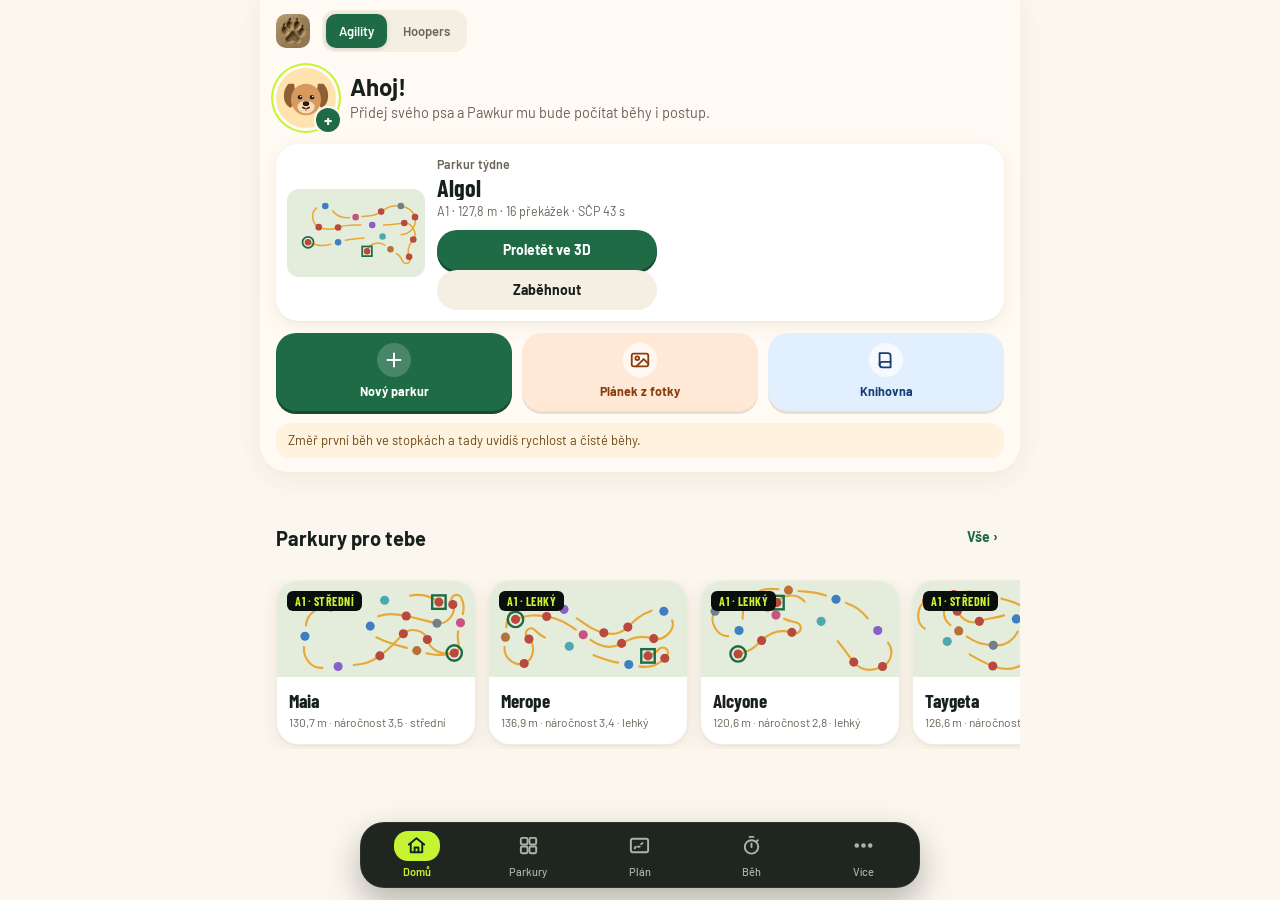
==== index.html @ e54dfb33 "Pravidla USA podle USDAA vedle AKC: Starters až Masters i Performance, SČP z rozsahů USDAA, bodování" ====
<!doctype html><html lang="cs"><head><meta charset="utf-8"><meta name="viewport" content="width=device-width,initial-scale=1,viewport-fit=cover,interactive-widget=resizes-content"><link rel="manifest" href="manifest.webmanifest"><meta name="theme-color" content="#1f6b45"><meta name="description" content="Plánovač agility parkurů v telefonu: parkury podle FCI, 3D průlet, stopky, trénink doma a výsledky z kacr.info. Zdarma a bez reklam."><meta property="og:type" content="website"><meta property="og:site_name" content="Pawkur"><meta property="og:locale" content="cs_CZ"><meta property="og:url" content="https://pawkur.cz/"><meta property="og:title" content="Pawkur – plánovač agility parkurů v telefonu"><meta property="og:description" content="Parkury podle FCI, 3D průlet, stopky s hodnocením, trénink doma a výsledky z kacr.info. Zdarma, bez reklam. Otevři odkaz a nainstaluj na plochu."><meta property="og:image" content="https://pawkur.cz/og.jpg"><meta property="og:image:width" content="1200"><meta property="og:image:height" content="630"><meta property="og:image:alt" content="Pawkur – plánovač agility parkurů"><meta name="twitter:card" content="summary_large_image"><meta name="mobile-web-app-capable" content="yes"><link rel="icon" type="image/png" href="icon-192.png"><link rel="apple-touch-icon" href="icon-192.png"><style>:root{color-scheme:light;box-sizing:border-box;padding-top:env(safe-area-inset-top,0px);padding-bottom:env(safe-area-inset-bottom,0px)}html{scroll-padding-top:env(safe-area-inset-top,0px)}body{margin:0;padding:0;font:14px -apple-system,BlinkMacSystemFont,sans-serif;background:#faf9f5;color:#141413}img{max-width:100%}[hidden]:not([hidden=until-found i]){display:none!important}</style><script>window.AGILITY_PWA=1;</script></head><body>
<title>Pawkur</title>
<script>try{var t0=JSON.parse(localStorage.getItem('agility-theme-v1'));if(t0==='light'||t0==='dark')document.documentElement.setAttribute('data-theme',t0);}catch(e){}
/* polština a němčina (3.4): slovník je v samostatném souboru (i18n/pl.js, i18n/de.js) a načte se jen pro zvolený jazyk, dřív než hlavní skript (stejné pravidlo jako LANG níž) */
try{(function(){var q=location.search.match(/[?&]lang=(cs|en|pl|de)\b/),l=q?q[1]:JSON.parse(localStorage.getItem('agility-lang-v1')||'null');if(!l&&!navigator.webdriver){var n=((navigator.languages&&navigator.languages[0])||navigator.language||'').toLowerCase();if(/^(pl|de)/.test(n))l=n.slice(0,2);}if(l==='pl'||l==='de')document.write('<script src="i18n/'+l+'.js?v=3.5"><\/script>');})();}catch(e){}</script>
<link rel="preconnect" href="https://fonts.googleapis.com">
<link rel="preconnect" href="https://fonts.gstatic.com" crossorigin>
<link href="https://fonts.googleapis.com/css2?family=Barlow+Condensed:wght@500;600;700&family=Barlow:wght@400;500;600;700&display=swap" rel="stylesheet">
<style>
:root{
  --bg:#f2f4ee; --surface:#ffffff; --sunk:#e9ede4; --field:#e4eddb; --grid:#c9d6bd;
  --text:#17201a; --muted:#5d6a60; --border:#d3dacb;
  --accent:#1f6b45; --on-accent:#ffffff; --zone:#e8a838; --on-zone:#2a1d05;
  --good:#2b8a57; --warn:#b97a06; --bad:#c0392b;
  --g-v:#1f7a4a; --g-vd:#2f6fae; --g-d:#9a6504; /* štítky hodnocení: bílé písmo s kontrastem aspoň 4,5:1 */
  --display:'Barlow Condensed','Arial Narrow',system-ui,sans-serif;
  --body:'Barlow',system-ui,-apple-system,'Segoe UI',Roboto,sans-serif;
  --nav-h:62px;
}
@media (prefers-color-scheme: dark){
  :root:not([data-theme="light"]){
    color-scheme:dark;
    --bg:#0f1411; --surface:#182019; --sunk:#131a15; --field:#1b261d; --grid:#2c3a2e;
    --text:#e5ebe2; --muted:#94a293; --border:#2b362d;
    --accent:#5fb487; --on-accent:#0b1a11; --zone:#f0b94d; --on-zone:#2a1d05;
    --good:#58c08a; --warn:#e2a93a; --bad:#ec6a5c;
    --g-v:#58c08a; --g-vd:#6aa5e0; --g-d:#e2a93a;
  }
}
:root[data-theme="dark"]{
  color-scheme:dark;
  --bg:#0f1411; --surface:#182019; --sunk:#131a15; --field:#1b261d; --grid:#2c3a2e;
  --text:#e5ebe2; --muted:#94a293; --border:#2b362d;
  --accent:#5fb487; --on-accent:#0b1a11; --zone:#f0b94d; --on-zone:#2a1d05;
  --good:#58c08a; --warn:#e2a93a; --bad:#ec6a5c;
  --g-v:#58c08a; --g-vd:#6aa5e0; --g-d:#e2a93a;
}
*{box-sizing:border-box;}
html,body{min-height:100%;}
body{margin:0; background:var(--bg); color:var(--text); font-family:var(--body); font-size:15px; line-height:1.45;}
button,input,select{font:inherit; color:inherit;}
button{cursor:pointer;}
:focus-visible{outline:2px solid var(--accent); outline-offset:2px;}
.num{font-variant-numeric:tabular-nums;}

/* horní lišta */
.top{position:sticky; top:env(safe-area-inset-top,0px); z-index:20; background:var(--surface); border-bottom:1px solid var(--border);}
.top-in{max-width:760px; margin:0 auto; padding:8px 16px; display:flex; align-items:center; gap:10px;}
.brand{width:34px; height:34px; flex:0 0 auto; border-radius:9px; background:var(--accent); display:grid; place-items:center;}
.brand svg{width:22px; height:22px;}
.ctitle{flex:1; min-width:0; text-align:left; border:0; background:none; padding:2px 0;}
.ctitle b{display:block; font-family:var(--display); font-size:21px; font-weight:700; line-height:1.1; white-space:nowrap; overflow:hidden; text-overflow:ellipsis;}
.ctitle span{display:block; font-size:12.5px; color:var(--muted); white-space:nowrap; overflow:hidden; text-overflow:ellipsis;}
/* podnadpis parkuru: štítek třídy, náročnost a délka (3.1) */
#cSub.nv{display:flex; align-items:center; gap:6px; margin-top:3px; min-width:0;}
#cSub.nv .k{flex:0 0 auto; font-size:11.5px; font-weight:800; letter-spacing:.02em; color:var(--on-accent); background:var(--accent); border-radius:6px; padding:1px 6px; line-height:1.35;}
#cSub.nv .dpill{flex:0 0 auto;} #cSub.nv .r{flex:0 1 auto; min-width:0;} #cSub.nv .up{flex:0 0 auto;} #cSub.nv .up::before{content:'· ';}
.iconbtn{width:40px; height:40px; flex:0 0 auto; display:grid; place-items:center; border:1px solid var(--border); border-radius:10px; background:var(--surface); color:var(--muted);}
.iconbtn svg{width:21px; height:21px;}
.iconbtn[aria-pressed="true"].fav{color:var(--zone); border-color:var(--zone);}
.iconbtn[aria-pressed="true"].done{color:var(--on-accent); background:var(--accent); border-color:var(--accent);}
.iconbtn:disabled{opacity:.35; cursor:default;}

main{max-width:760px; margin:0 auto; padding:12px 16px calc(var(--nav-h) + 24px + env(safe-area-inset-bottom,0px));}
.view{display:flex; flex-direction:column; gap:12px;}
h2{font-family:var(--display); font-size:20px; font-weight:600; margin:4px 0 0; text-wrap:balance;}
.hint{color:var(--muted); font-size:13.5px; margin:0;}

/* údaje o trati */
.spec.est{grid-column:1/-1;}
.spec.est.late b{color:var(--bad,#b8493c);}
.kc-tiles{display:grid; grid-template-columns:repeat(2,1fr); gap:8px;}
.kc-tiles div{background:var(--sunk); border-radius:12px; padding:8px 10px;} .kc-tiles b{display:block; font-size:20px;} .kc-tiles span{font-size:12px; color:var(--muted);}
.kc-chart{width:100%; height:auto; display:block;}
.kc-find{display:flex; gap:8px; align-items:center; margin-top:4px;} .kc-find input{flex:1; min-width:0;}
.kc-res{display:flex; flex-direction:column; gap:6px; margin:8px 0; max-height:260px; overflow-y:auto;} .kc-res:empty{display:none;}
.kc-hit{display:flex; justify-content:space-between; align-items:baseline; gap:10px; text-align:left; padding:10px 12px; border-radius:12px; border:1px solid var(--border); background:var(--sunk); color:inherit; font:inherit; cursor:pointer;}
.kc-hit span{font-size:12px; color:var(--muted); text-align:right;} .kc-hit.h b{font-weight:600;}
.kc-cap{margin:4px 0 0; font-size:12px; font-weight:700; color:var(--muted); text-transform:uppercase; letter-spacing:.04em;} .kc-ok{margin:0;}
.kc-runs li{display:flex; justify-content:space-between; gap:8px; padding:6px 0; border-bottom:1px solid var(--border); font-size:13px;} .kc-runs li span{color:var(--muted);} .kc-runs{list-style:none; padding:0; margin:0;}
.specs{display:grid; grid-template-columns:repeat(4,1fr); gap:1px; background:var(--border); border:1px solid var(--border); border-radius:12px; overflow:hidden;}
.spec{background:var(--surface); padding:8px 10px;}
.spec small{display:block; font-size:11.5px; color:var(--muted); letter-spacing:.02em;}
.spec b{display:block; font-family:var(--display); font-size:22px; font-weight:600; line-height:1.15; font-variant-numeric:tabular-nums;}
.spec i{display:block; font-style:normal; font-size:11px; color:var(--muted);}
.spec.mct b{color:var(--bad);}
@media (max-width:420px){ .specs{grid-template-columns:repeat(2,1fr);} }

.row{display:flex; align-items:center; gap:8px; flex-wrap:wrap;}
.grow{flex:1;}
.seg{display:inline-flex; border:1px solid var(--border); border-radius:10px; overflow:hidden; background:var(--surface);}
.seg button{border:0; background:none; color:var(--muted); padding:8px 14px; font-size:14px; font-weight:500;}
.seg button.on{background:var(--accent); color:var(--on-accent);}
.btn{border:1px solid var(--border); background:var(--surface); border-radius:10px; padding:8px 13px; font-size:14px; font-weight:500; display:inline-flex; align-items:center; gap:6px;}
.btn.primary{background:var(--accent); border-color:var(--accent); color:var(--on-accent);}
.btn.danger{color:var(--bad);}
.btn:disabled{opacity:.45; cursor:default;}
.btn svg{width:17px; height:17px;}
.zoom{display:inline-flex; align-items:center; gap:6px; color:var(--muted); font-size:13px;}
#undoAll{padding:8px 11px;}
select.btn{padding-right:8px;}

.palette{display:flex; gap:8px; overflow-x:auto; padding:2px 2px 4px; scrollbar-width:thin;}
.ob-btn{flex:0 0 auto; display:flex; flex-direction:column; align-items:center; gap:2px; padding:6px 8px; min-width:62px; border-radius:10px; border:2px solid var(--border); background:var(--surface); font-size:11px; color:var(--text);}
.ob-btn svg{width:26px; height:26px;}
.ob-btn.on{border-color:var(--accent); background:color-mix(in srgb,var(--accent) 12%,var(--surface));}
/* Stavba: panel vybrané překážky plave dole nad spodní lištou, mimo tok stránky – plocha při výběru ani zrušení výběru neposkočí
   (dřív se panel vkládal nad plochu a posunul ji až o 200 px, takže „click“ téhož klepnutí trefil tlačítko, které se objevilo pod prstem) */
.selrow{position:fixed; z-index:25; left:12px; right:12px; max-width:560px; margin:0 auto; bottom:calc(var(--nav-h) + var(--nav-gap) + 8px + env(safe-area-inset-bottom,0px));
  display:flex; flex-direction:column; gap:8px; padding:10px 12px; background:var(--surface); border:1px solid var(--border); border-radius:20px; box-shadow:var(--shadow-l); font-size:13.5px; color:var(--muted);}
.sr-a{display:flex; align-items:center; gap:10px;}
.sr-a input{flex:1; min-width:0; accent-color:var(--accent);}
.sr-a .num{min-width:38px; text-align:right; color:var(--text); font-variant-numeric:tabular-nums;}
.sr-b{display:flex; align-items:center; gap:8px;}
.sr-b .sp{flex:1;}
.sr-b .btn{min-width:44px; min-height:44px; justify-content:center; padding:8px 10px;}
.sr-b .ico{width:44px; padding:0;}
.sr-b .ico svg{width:20px; height:20px;}
.sr-c{display:flex; gap:8px;}
.selrow .srclose{position:absolute; top:-13px; right:-4px; width:30px; height:30px; padding:0; border-radius:50%; border:1px solid var(--border); background:var(--surface); color:var(--text); font-size:19px; line-height:1; box-shadow:var(--shadow-l); display:grid; place-items:center; cursor:pointer;}
.selrow .srclose::before{content:''; position:absolute; inset:-7px;} /* klepací plocha 44 px */
#selRow.compact .sr-x,#selRow.compact .sr-a,#selRow.compact #rotP{display:none;} #selRow:not(.compact) #selMore{display:none;}
#rotP:disabled{opacity:.45;} #rotP{white-space:nowrap;}
.sr-x input{padding:4px 5px;} .sr-x label.srr{flex:0 0 auto;} .sr-x label.srr input{width:50px;} /* X a Y širší: na 360 px se 12,5 vešlo jen napůl */
#posR{-moz-appearance:textfield; appearance:textfield;} #posR::-webkit-inner-spin-button,#posR::-webkit-outer-spin-button{-webkit-appearance:none; margin:0;} /* šipky čísla na počítači sebraly místo, z 315° bylo vidět 31 (3.2.1); otáčí se tlačítky a posuvníkem */
@media (max-width:380px){ #selRow{padding-left:10px; padding-right:10px;} .sr-x{gap:5px;} .sr-x label{gap:3px;} #selRow .sr-x .btn.ico{width:40px; min-width:40px;} .sr-x label.srr input{width:44px;} .sr-x input{font-size:14px;} }
.sr-c select{flex:1 1 0; min-width:0; min-height:44px;}
/* pojistka: klepnutí, které překážku vybralo, pošle ještě „click“ na to, co je právě pod prstem – nový panel ho 0,45 s nepřijímá */
@keyframes srGuard{0%,99%{pointer-events:none;} 100%{pointer-events:auto;}}
.selrow:not([hidden]){animation:srGuard .45s step-end;}
/* v režimu Stavba má stránka dole místo, aby panel nezakryl spodek plochy; nápověda má vždy dva řádky, ať se plocha nehýbe */
#v-plan.bld{padding-bottom:160px;}
#v-plan.bld #hint{display:-webkit-box; -webkit-box-orient:vertical; -webkit-line-clamp:2; overflow:hidden; min-height:2.9em;}

#wrap{overflow:auto; max-height:70vh; border:1px solid var(--border); border-radius:12px; background:var(--field); touch-action:pan-x pan-y;}
#field{display:block; height:auto; user-select:none; -webkit-user-select:none;}
#field.build .ob{touch-action:none; cursor:grab;}
#field.route .ob{cursor:pointer;}
#pth,#bdg,#marks,#hmk{pointer-events:none;} /* Start, Cíl, značky křížení a pasti leží i přes překážky: klepnutí na ně položilo novou překážku místo výběru (3.2.1); značky se mažou podle místa (markAt) */
.order{margin:0; padding:0 0 0 22px; columns:2; font-size:14px; line-height:1.75;}
.order .empty{list-style:none; margin-left:-22px; color:var(--muted);}

/* knihovna parkurů */
.filters{display:flex; gap:6px; overflow-x:auto; padding-bottom:2px;}
.chip{flex:0 0 auto; border:1px solid var(--border); background:var(--surface); color:var(--muted); border-radius:999px; padding:6px 12px; font-size:13.5px;}
.chip.on{background:var(--text); color:var(--bg); border-color:var(--text);}
.filters .chip[data-adddog]{flex-shrink:1; text-align:left;} /* jediný čip bez psů: dlouhý text (německy) se zalomí, neuřízne se */
.progress{display:flex; align-items:center; gap:10px; font-size:13.5px; color:var(--muted);}
.bar{flex:1; height:8px; border-radius:99px; background:var(--sunk); overflow:hidden;}
.bar i{display:block; height:100%; background:var(--accent); border-radius:99px;}
.cards{display:grid; grid-template-columns:repeat(auto-fill,minmax(160px,1fr)); gap:10px;}
.card{position:relative; background:var(--surface); border:1px solid var(--border); border-radius:12px; overflow:hidden;}
.card.cur{border-color:var(--accent); box-shadow:0 0 0 1px var(--accent);}
.card .pick{display:block; width:100%; border:0; background:none; padding:0; text-align:left;}
.card .pick svg{display:block; width:100%; height:auto; background:var(--field);}
.card .meta{padding:7px 9px 9px; display:flex; flex-direction:column; gap:1px;}
.card .meta b{font-family:var(--display); font-size:17px; font-weight:600; line-height:1.15;}
.card .meta b .nk{font-family:var(--body); font-size:11px; font-weight:700; color:var(--muted); margin-left:6px; letter-spacing:.02em; vertical-align:2px;}
.card .meta span{font-size:12px; color:var(--muted); white-space:nowrap; overflow:hidden; text-overflow:ellipsis;}
.card .meta .ft{white-space:normal;}
.cards .cutf{grid-column:1/-1;}
.card .meta .ft em{font-style:normal; color:var(--accent); font-weight:600; white-space:nowrap;}
.card .st{position:absolute; top:6px; right:6px; display:flex; gap:4px;}
.card .st button{width:30px; height:30px; border-radius:8px; border:0; background:color-mix(in srgb,var(--surface) 88%,transparent); color:var(--muted); display:grid; place-items:center;}
.card .st button svg{width:17px; height:17px;}
.card .st button.fav.on{color:var(--zone);}
.card .tags{position:absolute; top:6px; left:6px; display:flex; gap:4px; pointer-events:none;}
.card .done-tag{background:var(--accent); color:var(--on-accent); font-size:11.5px; font-weight:600; border-radius:6px; padding:2px 7px;}
.card .new-tag{background:var(--zone); color:var(--on-zone); font-size:11.5px; font-weight:700; border-radius:6px; padding:2px 7px; letter-spacing:.02em;}
.btn[hidden],.chip[hidden],.ndot[hidden]{display:none;}
.catbar{display:flex; align-items:center; gap:8px; flex-wrap:wrap; font-size:13px; color:var(--muted);}
.catbar .grow{min-width:0; flex:1 1 180px;}
#sideInfo{flex:1 1 200px;} /* Dráha psovoda: na úzkém telefonu má text celý řádek a tlačítka se zalomí pod něj */
.catbar .btn{flex:0 0 auto;}
.btn.busy svg{animation:spin 1s linear infinite;}
@keyframes spin{to{transform:rotate(360deg);}}
.seg button{position:relative;}
.seg button .tdot{position:absolute; top:4px; right:5px; width:8px; height:8px; border-radius:50%; background:var(--zone);}
.sr{position:absolute; width:1px; height:1px; overflow:hidden; clip:rect(0 0 0 0); white-space:nowrap;}
.chip.chip-new{border-color:var(--zone); color:var(--text);}
.chip.chip-new.on{background:var(--zone); color:var(--on-zone); border-color:var(--zone);}
.nav button{position:relative;}
.nav .ndot{position:absolute; top:8px; left:calc(50% + 8px); width:9px; height:9px; border-radius:50%; background:var(--zone); box-shadow:0 0 0 2px var(--surface);}
.order .chk{display:inline-grid; place-items:center; width:18px; height:18px; border-radius:50%; background:var(--bad); color:#fff; font-size:12px; font-weight:700; margin-left:4px; vertical-align:1px;}
.impaste{border:1.5px dashed var(--border); border-radius:10px; padding:14px; text-align:center; color:var(--muted); font-size:13.5px; min-height:48px; outline:none;}
.impaste:focus{border-color:var(--accent); color:var(--text);}
.newlist{display:flex; flex-direction:column; gap:6px; margin:6px 0 4px;}
.newitem{display:flex; flex-direction:column; align-items:flex-start; gap:2px; text-align:left; border:1px solid var(--border); background:var(--surface); border-radius:10px; padding:9px 11px; color:var(--text);}
.newitem b{font-size:15px;}
.newitem span{font-size:12.5px; color:var(--muted);}
.empty-state{grid-column:1/-1; background:var(--surface); border:1px dashed var(--border); border-radius:12px; padding:18px; color:var(--muted); font-size:14px;}

/* běh a stopky */
.panel{background:var(--surface); border:1px solid var(--border); border-radius:14px; padding:14px;}
.clock{font-family:var(--display); font-weight:700; font-size:clamp(64px,22vw,112px); line-height:1; text-align:center; font-variant-numeric:tabular-nums; letter-spacing:.01em; margin:4px 0 2px; transition:color .2s;}
.clock.over{color:var(--warn);} .clock.dis{color:var(--bad);}
.clock-sub{display:flex; justify-content:center; gap:14px; font-size:13px; color:var(--muted);}
.clock-sub b{color:var(--text); font-weight:600;}
.startbtn{width:100%; margin-top:12px; padding:16px; border-radius:14px; border:0; background:var(--accent); color:var(--on-accent); font-family:var(--display); font-size:26px; font-weight:700; letter-spacing:.03em;}
.startbtn.stop{background:var(--bad); color:#fff;}
.counters{display:grid; grid-template-columns:1fr 1fr; gap:10px;}
.counter{background:var(--surface); border:1px solid var(--border); border-radius:14px; padding:10px; display:flex; align-items:center; justify-content:space-between; gap:6px;}
.counter div small{display:block; font-size:12px; color:var(--muted);}
.counter div b{font-family:var(--display); font-size:30px; font-weight:700; line-height:1; font-variant-numeric:tabular-nums;}
.counter .pm{display:flex; gap:6px;}
.counter .pm button{width:42px; height:42px; border-radius:10px; border:1px solid var(--border); background:var(--sunk); font-size:22px; font-weight:600; line-height:1;}
.field-row{display:flex; align-items:center; gap:8px; flex-wrap:wrap; font-size:14px;}
.field-row input[type=number],.field-row input[type=text]{width:110px; padding:8px 10px; border:1px solid var(--border); border-radius:10px; background:var(--surface);}
.check{display:inline-flex; align-items:center; gap:7px; font-size:14px;}
.check input{width:18px; height:18px; accent-color:var(--bad);}
.result{display:flex; align-items:center; gap:14px;}
.grade{flex:0 0 auto; min-width:78px; text-align:center; font-family:var(--display); font-size:30px; font-weight:700; border-radius:12px; padding:6px 10px; color:#fff; background:var(--muted);}
.grade.V{background:var(--g-v);} .grade.VD{background:var(--g-vd);} .grade.D{background:var(--g-d);} .grade.BO,.grade.DIS{background:var(--bad);}
.result p{margin:0; font-size:14px;}
.result p b{font-variant-numeric:tabular-nums;}
.hist{margin:0; padding:0; list-style:none; display:flex; flex-direction:column;}
.hist li{display:grid; grid-template-columns:auto 1fr auto auto; gap:10px; align-items:center; padding:9px 0; border-top:1px solid var(--border); font-size:14px;}
.hist li:first-child{border-top:0;}
.hist .g{font-family:var(--display); font-weight:700; font-size:16px; border-radius:7px; padding:1px 7px; color:#fff; background:var(--muted);}
.hist .g.V{background:var(--g-v);} .hist .g.VD{background:var(--g-vd);} .hist .g.D{background:var(--g-d);} .hist .g.BO,.hist .g.DIS{background:var(--bad);}
.hist small{color:var(--muted);}
.hist button{border:0; background:none; color:var(--muted); font-size:18px; padding:2px 6px;}
.speed{display:flex; align-items:center; gap:8px; font-size:14px;}
.speed span small{display:block; font-size:12px; color:var(--muted);}
.speed b{white-space:nowrap; min-width:64px; text-align:center;}
.speed button{width:34px; height:34px; border-radius:9px; border:1px solid var(--border); background:var(--sunk); font-size:18px;}

/* trenéři */
.coach-list{display:flex; flex-direction:column; gap:8px;}
.coach{display:grid; grid-template-columns:44px 1fr auto; gap:10px; align-items:center; background:var(--surface); border:1px solid var(--border); border-radius:12px; padding:10px 12px; color:inherit; text-decoration:none;}
.coach .cc{width:44px; height:44px; border-radius:10px; background:var(--sunk); display:grid; place-items:center; font-family:var(--display); font-weight:700; font-size:16px; color:var(--muted);}
.coach b{display:block; font-size:15px;}
.coach span{display:block; font-size:13px; color:var(--muted);}
.coach svg{width:18px; height:18px; color:var(--muted);}

/* spodní navigace */
.nav{position:fixed; left:0; right:0; bottom:0; z-index:30; background:var(--surface); border-top:1px solid var(--border); padding-bottom:env(safe-area-inset-bottom,0px);}
.nav-in{max-width:760px; margin:0 auto; display:grid; grid-template-columns:repeat(5,1fr); height:var(--nav-h);}
.nav button{border:0; background:none; color:var(--muted); display:flex; flex-direction:column; align-items:center; justify-content:center; gap:3px; font-size:12px; font-weight:500;}
.nav button svg{width:24px; height:24px;}
.nav button.on{color:var(--accent);}
.nav button.on span{font-weight:600;}
/* běžící stopky na jiné obrazovce: v záložce Běh čas (3.1) */
.nav button.live{color:var(--accent);} .nav button.live .nlbl{font-weight:700; font-variant-numeric:tabular-nums;}
/* Stavba a Trasa na telefonu na výšku: spodní lišta se schová, plocha má víc místa; vrátí se v Prohlížet (3.1) */
@media not all and (orientation:landscape) and (max-height:540px){ body.navhide{--nav-h:0px; --nav-gap:0px;} body.navhide .nav{display:none;} }

/* dialog */
.scrim{position:fixed; inset:0; z-index:80; background:rgba(8,12,9,.5); display:flex; align-items:flex-end; justify-content:center; padding:16px;}
.sheet{width:100%; max-width:460px; background:var(--surface); border-radius:16px; padding:18px 16px 16px; display:flex; flex-direction:column; gap:12px; box-shadow:0 12px 40px rgba(0,0,0,.25); margin-bottom:env(safe-area-inset-bottom,0px);}
@media (min-width:600px){ .scrim{align-items:center;} }
.sheet h3{margin:0; font-family:var(--display); font-size:22px; font-weight:600;}
.sheet p{margin:0; color:var(--muted); font-size:14px;}
.sheet label{display:flex; flex-direction:column; gap:4px; font-size:13px; color:var(--muted);}
.sheet input,.sheet select{padding:10px 11px; border:1px solid var(--border); border-radius:10px; background:var(--bg); font-size:15px; color:var(--text);}
.sheet .acts{display:flex; gap:8px; justify-content:flex-end; flex-wrap:wrap;}
.toast{position:fixed; left:50%; transform:translateX(-50%); bottom:calc(var(--nav-h) + 14px + env(safe-area-inset-bottom,0px)); z-index:90; background:var(--text); color:var(--bg); padding:9px 14px; border-radius:10px; font-size:14px; box-shadow:0 6px 20px rgba(0,0,0,.2);}

/* v1.3: nástroje plánu */
.tools{display:flex; gap:8px; overflow-x:auto; padding-bottom:2px; scrollbar-width:thin;}
.tool{flex:0 0 auto; display:inline-flex; align-items:center; gap:6px; border:1px solid var(--border); background:var(--surface); border-radius:10px; padding:7px 11px; font-size:13.5px; font-weight:500; color:var(--text);}
.tool svg{width:17px; height:17px; color:var(--accent);}
.tool.on{background:var(--accent); color:var(--on-accent); border-color:var(--accent);}
.tool.on svg{color:var(--on-accent);}
.modebar{background:var(--surface); border:1px solid var(--accent); border-radius:12px; padding:10px 12px; display:flex; flex-direction:column; gap:8px;}
.modebar .row{align-items:center;}
.seg.wide{display:flex; width:100%;}
.seg.wide button{flex:1; padding:8px 4px;}
.order li .sd{margin-left:8px; display:inline-flex; gap:4px; vertical-align:middle;}
.order li .sd button{min-width:30px; height:26px; border-radius:7px; border:1px solid var(--border); background:var(--surface); font-size:12.5px; font-weight:600; color:var(--muted);}
.order li .sd button.on{background:var(--accent); color:var(--on-accent); border-color:var(--accent);}
.order.sidemode{columns:1;}

/* 3D */
.ov3d{position:fixed; inset:0; z-index:70; background:#0d1410; display:flex; flex-direction:column;}
.ov3d canvas{flex:1; width:100%; min-height:0; display:block; touch-action:none;}
.ov3d canvas[hidden]{display:none;}
/* 3D a AR v liště pod plochou (ne přes ni, zakrývaly překážky v levém dolním rohu) */
.fieldbox .dimbtn{display:inline-flex; align-items:center; gap:6px; min-height:44px; padding:0 14px 0 10px; border-radius:14px; border:1px solid var(--border); background:var(--surface); color:var(--text); font:800 15px var(--body); box-shadow:var(--shadow);}
.fieldbox .dimbtn[hidden]{display:none;}
.fieldbox .arbtn{background:var(--accent); color:var(--on-accent); border-color:var(--accent);} .fieldbox .arbtn svg{color:currentColor;}
.fieldbox .dimbtn svg{width:20px; height:20px; color:var(--accent);}
/* Sdílet vedle 3D: na telefonu do 410 px oba bez ikony, ať se lišta pod plochou vejde na jeden řádek i s náhradním písmem */
.fieldbox .fbacts{display:inline-flex; gap:8px; margin-left:auto;}
@media (max-width:410px){ .fieldbox .fbacts .dimbtn>[data-ic]{display:none;} .fieldbox .fbacts .dimbtn{padding:0 13px;} }
.ov3d-hint{position:absolute; left:50%; top:calc(12px + env(safe-area-inset-top,0px)); transform:translateX(-50%); background:rgba(13,20,16,.72); color:#e5ebe2; padding:7px 14px; border-radius:999px; font-size:13px; pointer-events:none;}
.ov3d-bar{display:flex; flex-wrap:wrap; gap:8px; align-items:center; padding:10px 12px calc(10px + env(safe-area-inset-bottom,0px)); background:#18201a; color:#e5ebe2; font-size:13px;}
.ov3d-bar .btn{background:#233026; color:#e5ebe2; border-color:#35443a;}
.ov3d-bar .btn.primary{background:#5fb487; color:#0b1a11; border-color:#5fb487;}
.ov3d-bar .seg{background:#233026; border-color:#35443a;}
.ov3d-bar .seg button{color:#c6d3c4;}
.ov3d-bar .seg button.on{background:#5fb487; color:#0b1a11;}
/* 3.5: uvítání nového člověka: 3D průlet parkuru týdne pod kartou s jedním tlačítkem (ovládání 3D je schované) */
.wel{position:fixed; inset:0; z-index:75; display:flex; flex-direction:column; justify-content:flex-end; pointer-events:none; background:#0d1410; transition:background .6s; color:#f2f5ef; font-family:var(--body);}
.wel.ready{background:linear-gradient(to top,rgba(9,16,11,.92) 0,rgba(9,16,11,.55) 34%,rgba(9,16,11,0) 58%);}
.wel-bg{position:absolute; inset:0; display:flex; align-items:center; justify-content:center; opacity:.45; transition:opacity .6s;} .wel.ready .wel-bg{opacity:0;}
.wel-bg svg{width:86%; max-width:520px; height:auto;}
.wel-top{position:absolute; top:calc(12px + env(safe-area-inset-top,0px)); right:12px; pointer-events:auto;}
.wel .seg{background:rgba(24,32,26,.8); border-color:#35443a;} .wel .seg button{color:#c6d3c4;} .wel .seg button.on{background:#5fb487; color:#0b1a11;}
.wel-card{position:relative; pointer-events:auto; width:100%; max-width:520px; margin:0 auto; box-sizing:border-box; padding:18px 20px calc(20px + env(safe-area-inset-bottom,0px)); text-align:center;}
.wel-card h1{font-family:var(--display); font-size:32px; font-weight:700; line-height:1.05; margin:0 0 8px; color:#fff; text-wrap:balance;}
.wel-card p{margin:0 0 16px; font-size:16px; line-height:1.4; color:#dfe7da; text-wrap:pretty;}
.wel-go{width:100%; min-height:56px; font-size:19px; justify-content:center;}
.wel .linkbtn{color:#cfe3c6;} .wel-acct{margin:12px 0 0; font-size:14px; color:#b9c7b4;}
.wel-open .ov3d-bar,.wel-open .ov3d-hint{display:none;}

/* AR na place: ovládání přes obraz kamery */
.arui{position:fixed; inset:0; z-index:90; display:flex; flex-direction:column; justify-content:space-between; pointer-events:none; color:#fff; font-family:var(--body);}
.arui[hidden]{display:none;}
.ar-hint{margin:calc(14px + env(safe-area-inset-top,0px)) 16px 0; align-self:center; max-width:520px; background:rgba(10,20,14,.72); padding:10px 16px; border-radius:16px; font-size:15px; text-align:center;}
.ar-hint:empty{display:none;}
.ar-bar{pointer-events:auto; display:flex; flex-direction:column; gap:8px; padding:12px 12px calc(14px + env(safe-area-inset-bottom,0px)); background:rgba(10,20,14,.72);}
.ar-row{display:flex; gap:8px;} .ar-row .btn{flex:1; justify-content:center; padding-left:6px; padding-right:6px;}
.ar-fine{display:flex; flex-direction:column; gap:8px;} .ar-fine[hidden]{display:none;}
.arui .btn[data-ar="fine"].on{background:#35443a; border-color:#5fb487;}
.arui .btn{background:#233026; color:#e5ebe2; border-color:#35443a;} .arui .btn.primary{background:#5fb487; color:#0b1a11; border-color:#5fb487;}
.arui .seg{display:flex; background:#233026; border-color:#35443a;} .arui .seg button{flex:1; color:#c6d3c4;} .arui .seg button.on{background:#5fb487; color:#0b1a11;}
/* na telefonu tři řádky: stav trasy a 2D | 3D, pod tím Přehrát a rychlost, dole pohledy přes celou šířku */
@media (max-width:600px){
  .ov3d-bar{gap:6px 8px; padding-top:8px;}
  .ov3d-bar #p3info{order:-2; flex:1 1 calc(100% - 130px); min-width:0; font-size:12px; line-height:1.25; color:#a9b8a8;} /* šířka nechá místo jen pro 2D | 3D, Přehrát spadne pod ně */
  .ov3d-bar #p3dim{order:-1;}
  .ov3d-bar #p3speed button,.ov3d-bar #p3dim button{padding:8px; min-width:42px;}
  .ov3d-bar #p3view{display:flex; flex:1 1 100%;} .ov3d-bar #p3view button{flex:1; padding:6px 4px; font-size:13px; line-height:1.15;}
}

/* videa */
.topics{display:grid; grid-template-columns:repeat(auto-fill,minmax(150px,1fr)); gap:10px;}
.topic{display:flex; flex-direction:column; align-items:flex-start; gap:6px; text-align:left; background:var(--surface); border:1px solid var(--border); border-radius:12px; padding:12px; color:var(--text);}
.topic svg{width:44px; height:30px;}
.topic b{font-family:var(--display); font-size:18px; font-weight:600; line-height:1.1;}
.topic span{font-size:12.5px; color:var(--muted);}
.stage{background:var(--field); border:1px solid var(--border); border-radius:12px; overflow:hidden;}
.stage svg{display:block; width:100%; height:auto;}
.stage{position:relative;}
.stage canvas{display:block; width:100%; height:auto; aspect-ratio:2/1; touch-action:pan-y;}
.topic{position:relative;}
.topic .b3d{position:absolute; top:10px; right:10px; font-size:10.5px; font-weight:700; letter-spacing:.5px; color:var(--accent); border:1px solid var(--accent); border-radius:6px; padding:1px 5px; line-height:1.3;}
.caption{min-height:44px; font-size:15px; font-weight:500; padding:8px 2px 0;}
.steps{margin:0; padding-left:22px; display:flex; flex-direction:column; gap:6px; font-size:14.5px;}
.tips{margin:0; padding-left:20px; display:flex; flex-direction:column; gap:4px; font-size:14px; color:var(--text);}
.vlinks{display:flex; flex-direction:column; gap:8px;}
.vlink{display:grid; grid-template-columns:auto 1fr auto; gap:10px; align-items:center; background:var(--surface); border:1px solid var(--border); border-radius:12px; padding:10px 12px; color:inherit; text-decoration:none;}
.vlink b{display:block; font-size:14.5px; font-weight:600;}
.vlink span{display:block; font-size:12.5px; color:var(--muted);}
.lang{font-size:11.5px; font-weight:700; border-radius:6px; padding:3px 6px; background:var(--sunk); color:var(--muted);}
.lang.cz{background:var(--accent); color:var(--on-accent);}
.vlink svg{width:18px; height:18px; color:var(--muted);}
.backlink{align-self:flex-start;}

/* více: formuláře, psi, statistiky, deník */
.list{display:flex; flex-direction:column; gap:8px;}
.item{display:grid; grid-template-columns:minmax(100px,1fr) auto; gap:8px; align-items:center; background:var(--surface); border:1px solid var(--border); border-radius:12px; padding:10px 12px;}
.item.cur{border-color:var(--accent); box-shadow:0 0 0 1px var(--accent);}
.item b{font-size:15px;}
.item span{display:block; font-size:13px; color:var(--muted);}
/* tlačítka psa (Vybrat, Závody, Upravit, ×) se na úzkém telefonu zalomí, nepřetečou z obrazovky */
.item .acts{display:flex; flex-wrap:wrap; justify-content:flex-end; gap:6px;}
.tiles{display:grid; grid-template-columns:repeat(2,1fr); gap:1px; background:var(--border); border:1px solid var(--border); border-radius:12px; overflow:hidden;}
.tiles>div{background:var(--surface); padding:10px 12px;}
.tiles small{display:block; font-size:12px; color:var(--muted);}
.tiles b{font-family:var(--display); font-size:24px; font-weight:600; font-variant-numeric:tabular-nums;}
.chart{background:var(--surface); border:1px solid var(--border); border-radius:12px; padding:10px;}
.chart svg{display:block; width:100%; height:auto;}
.dy-vid{font-weight:600; color:var(--accent); text-decoration:none; font-size:13px;}
.prog{display:flex; flex-direction:column; gap:6px; background:var(--surface); border:1px solid var(--border); border-radius:12px; padding:12px;}
.prog .bar{height:10px;}
.loss-tip{margin-top:10px; padding:10px 12px; border-radius:10px; background:var(--sunk); display:flex; flex-direction:column; gap:6px;}
.loss-tip p{margin:0; font-size:13.5px;}
.kx-cap{margin:10px 0 2px; font-size:12.5px; color:var(--muted); font-weight:600;}
.kx-tab td,.kx-tab th{padding:4px 6px; font-size:13px;}
.kx-tab th{font-weight:500; color:var(--muted); text-align:left;}
.yflt{border:0; padding:0; margin:0;}
.yflt legend{font-size:13px; color:var(--muted); padding:0; margin-bottom:6px;}
.yflt .filters{flex-wrap:wrap;}
.kf-item .kf{flex-wrap:wrap; margin-top:8px;}
.plus-list{list-style:none; padding:0; margin:10px 0 0; display:grid; gap:6px;} .plus-list li{padding-left:26px; position:relative; font-size:14.5px;}
.plus-list li:before{content:'✓'; position:absolute; left:0; top:0; width:18px; height:18px; border-radius:50%; background:var(--accent); color:var(--on-accent); font-size:12px; font-weight:700; display:grid; place-items:center;}
.thx-h.plus-h{background:color-mix(in srgb,var(--accent) 18%,transparent); color:var(--accent);} .plus-acts{flex-wrap:wrap;} .plus-teaser{margin-top:10px;} .kf-item .chip{min-height:32px; padding:5px 11px; font-size:13px;}
.table{width:100%; border-collapse:collapse; font-size:14px;}
.table th,.table td{text-align:left; padding:6px 4px; border-bottom:1px solid var(--border);}
.table th{font-size:12px; color:var(--muted); font-weight:600;}
.warm{display:flex; flex-direction:column; gap:10px;}
.warm .now{font-family:var(--display); font-size:26px; font-weight:700; text-align:center;}
.warm .cd{font-family:var(--display); font-size:clamp(56px,18vw,96px); font-weight:700; text-align:center; font-variant-numeric:tabular-nums; line-height:1;}
.warm ol{margin:0; padding-left:22px; display:flex; flex-direction:column; gap:4px; font-size:14px;}
.warm ol li.on{font-weight:700; color:var(--accent);}
.warm ol li.done{color:var(--muted); text-decoration:line-through;}
.code{font-family:ui-monospace,Menlo,Consolas,monospace; font-size:24px; font-weight:700; letter-spacing:.12em; text-align:center; background:var(--sunk); border-radius:10px; padding:10px; user-select:all;}
textarea{font:inherit; font-size:13px; width:100%; min-height:90px; padding:8px 10px; border:1px solid var(--border); border-radius:10px; background:var(--bg); color:var(--text);}
.sheet .grid2{display:grid; grid-template-columns:minmax(0,1fr) minmax(0,1fr); gap:8px;} .sheet .grid2 input{min-width:0; width:100%; box-sizing:border-box;} /* textová pole (3.2) mají jinak šířku 20 znaků a přetečou */
.sheet .preview{max-height:40vh; overflow:auto; border:1px solid var(--border); border-radius:10px; background:#fff;}
.sheet .preview img{display:block; width:100%; height:auto;}
.sheet{max-height:calc(100vh - 32px); overflow:auto;}
.sheet>*{flex-shrink:0;}
.quizbar-row{display:flex; align-items:center; gap:10px; flex-wrap:wrap;}
.quizbar-row b{font-family:var(--display); font-size:22px; font-variant-numeric:tabular-nums;}
.qz-chunks{list-style:none; margin:0; padding:0; display:flex; flex-direction:column; gap:4px; font-size:13.5px;}
.qz-chunks li{display:flex; align-items:center; gap:8px;} .qz-chunks i{width:14px; height:14px; border-radius:4px; flex:0 0 auto;} .qz-chunks span{color:var(--muted);}
.qz-mode button{font-size:13.5px;} .qz-rng{font-size:18px !important;}
.flash-bad{animation:fb .35s;}
#field.side{touch-action:none; cursor:crosshair;}
#field.quiz .ob{cursor:pointer;}
.sheet label.check{flex-direction:row; align-items:center; gap:6px; color:var(--text); font-size:14px;}
.sheet .row .check{margin-right:6px;}
@keyframes fb{0%{background:var(--bad);}100%{background:var(--field);}}
/* v1.6: rozbor parkuru, náročnost, řazení */
.sortrow{align-items:center; gap:8px; font-size:13.5px; color:var(--muted);}
.sortrow select{padding:6px 10px; font-size:13.5px;}
.card .meta .df b{font-family:inherit; font-size:12px; color:var(--text);}
.kv{margin:0; padding:0; list-style:none; display:flex; flex-direction:column; font-size:14px;}
.kv li{display:grid; grid-template-columns:1fr auto auto; gap:10px; align-items:baseline; padding:6px 0; border-bottom:1px solid var(--border);}
.kv li:last-child{border-bottom:0;}
.kv b{font-variant-numeric:tabular-nums; text-align:right;}
.kv small{color:var(--muted); font-size:12px; text-align:right; min-width:64px;}
.dmeter{display:flex; flex-direction:column; gap:6px;}
.dmeter .top{display:flex; align-items:baseline; gap:8px;}
.dmeter .top b{font-family:var(--display); font-size:30px; font-weight:700; font-variant-numeric:tabular-nums;}
.dmeter .bar{flex:none; height:8px; border-radius:99px; background:var(--sunk); overflow:hidden;}
.dmeter .bar i{display:block; height:100%; border-radius:99px; background:var(--accent);}
.sheet h4{margin:4px 0 0; font-size:15px; font-weight:600;}
/* v1.6: Začínáme */
.acc{display:flex; flex-direction:column; gap:8px;}
.acc details{background:var(--surface); border:1px solid var(--border); border-radius:12px; padding:10px 12px;}
.acc details.cur{border-color:var(--accent); box-shadow:inset 3px 0 0 var(--accent);}
.acc summary{font-weight:600; cursor:pointer; font-size:15px;}
.acc summary .now{background:var(--accent); color:var(--on-accent); border-radius:6px; padding:1px 7px; font-size:12px; margin-left:6px;}
.acc details p{margin:8px 0 0; font-size:14px; color:var(--text); line-height:1.45;}
.kv.plain li{grid-template-columns:1fr;}
.kv.plain small{text-align:left; font-size:13px;}
/* v1.6: mezičasy, předčítání */
.spbtns{justify-content:center; flex-wrap:nowrap; gap:8px;} .spbtns .btn{padding-left:10px; padding-right:10px; font-size:13px; white-space:nowrap;}
.spbtns{align-items:stretch;} .spbtns .btn:not(#resetClock){flex:0 1 auto; min-width:0; white-space:normal; line-height:1.15;} /* němčina (Zwischenzeiten aus Video) se zalomí v tlačítku, stránka nepřeteče do strany; stejná výška drží tlačítka v jedné řadě */ @media (max-width:379px){ .spbtns{gap:5px;} .spbtns .btn{padding-left:7px; padding-right:7px; font-size:12.5px;} }
.ovsp{position:fixed; inset:0; z-index:70; background:var(--bg); display:flex; flex-direction:column; gap:10px; padding:12px 16px calc(12px + env(safe-area-inset-bottom,0px)); overflow:auto;}
.ovsp-top{display:flex; align-items:center; gap:8px;}
.ovsp-top b{font-family:var(--display); font-size:22px;}
.ovsp-vid{position:relative; background:#000; border-radius:12px; overflow:hidden; min-height:180px; display:flex; align-items:center; justify-content:center;}
.ovsp-vid video{width:100%; max-height:46vh; display:block;}
.ovsp-vid p{position:absolute; inset:auto 12px; color:#fff; text-align:center; cursor:pointer;}
.ovsp input[type=range]{width:100%;}
.ovsp-ctl{display:flex; gap:6px; justify-content:center; flex-wrap:wrap;}
.ovsp-clock{font-family:var(--display); font-size:clamp(56px,18vw,96px); font-weight:700; text-align:center;}
.ovsp-mark{display:flex; gap:10px; align-items:stretch;}
.markbtn{flex:1; min-height:84px; border:0; border-radius:14px; background:var(--accent); color:var(--on-accent); font-size:22px; font-weight:700; font-family:var(--display);}
.markbtn:disabled{opacity:.5;}
.ovsp-list{margin:0; padding:0; list-style:none; display:flex; flex-direction:column; gap:4px; font-size:14px;}
.ovsp-list li{display:flex; justify-content:space-between; border-bottom:1px solid var(--border); padding:4px 0;}
.saybar{position:fixed; left:12px; right:12px; bottom:calc(76px + env(safe-area-inset-bottom,0px)); z-index:60; display:flex; align-items:center; gap:10px; background:var(--text); color:var(--bg); border-radius:12px; padding:8px 8px 8px 14px; font-size:14px;}
.saybar span{flex:1;}
/* otevřeno uvnitř Facebooku / Instagramu: instalace jde jen z prohlížeče */
.iabbar{position:fixed; left:12px; right:12px; top:calc(10px + env(safe-area-inset-top,0px)); z-index:80; display:flex; flex-wrap:wrap; align-items:center; gap:8px 10px; background:var(--text); color:var(--bg); border-radius:14px; padding:10px 10px 10px 14px; font-size:14px; box-shadow:0 8px 24px rgba(0,0,0,.25);}
.iabbar span{flex:1 1 180px;}
.iabbar a.btn{text-decoration:none;}
/* návod na instalaci na iPhonu: kroky s náčrtem Safari a šipka na jeho lištu */
.iosg{position:fixed; inset:0; z-index:90; background:var(--bg); overflow-y:auto; padding:calc(16px + env(safe-area-inset-top,0px)) 16px calc(110px + env(safe-area-inset-bottom,0px));}
.iosg-in{max-width:440px; margin:0 auto;}
.iosg-hd{display:flex; align-items:center; gap:12px; margin-bottom:14px;}
.iosg-hd img{width:52px; height:52px; border-radius:12px; box-shadow:0 2px 8px rgba(0,0,0,.18);}
.iosg-hd h3{margin:0; font-size:19px; flex:1;}
.iosg-hd p{margin:2px 0 0; color:var(--muted); font-size:13px; font-weight:400;}
.iosg ol{list-style:none; margin:0; padding:0; display:grid; gap:10px;}
.iosg li{display:flex; gap:12px; align-items:center; background:var(--surface); border:1px solid var(--border); border-radius:14px; padding:10px 12px;}
.iosg li>b{flex:0 0 28px; height:28px; border-radius:50%; background:var(--accent); color:var(--on-accent); display:grid; place-items:center; font-size:15px;}
.iosg li>span{flex:1; font-size:15px; line-height:1.35;}
.iosg-mk{flex:0 0 112px; height:56px; border-radius:10px; background:#f2f2f7; color:#1c1c1e; display:flex; align-items:center; justify-content:space-around; padding:0 6px; font:600 11px -apple-system,BlinkMacSystemFont,sans-serif; position:relative;}
.iosg-mk svg{width:20px; height:20px; flex:0 0 auto; color:#007aff;}
.iosg-mk i{display:grid; place-items:center; width:30px; height:30px; border-radius:8px;}
.iosg-mk i.hot{background:#fff; box-shadow:0 0 0 2px #ff9500; animation:iosgPulse 1.4s ease-in-out infinite;}
.iosg-mk.ln{flex-basis:132px; justify-content:flex-start; gap:7px; padding:0 9px; white-space:nowrap; background:#fff; border:1px solid #d1d1d6;}
.iosg-mk.ln.hot{box-shadow:0 0 0 2px #ff9500;}
.iosg-mk.hd{align-items:flex-start; justify-content:space-between; padding-top:8px; font-weight:400; background:#fff; border:1px solid #d1d1d6;}
.iosg-mk.hd em{font-style:normal; color:#007aff; font-weight:600; border-radius:6px; padding:1px 5px; box-shadow:0 0 0 2px #ff9500;}
.iosg-mk.hd img{width:30px; height:30px; border-radius:7px; margin-top:14px;}
@keyframes iosgPulse{50%{box-shadow:0 0 0 5px rgba(255,149,0,.35);}}
.iosg-ok{width:100%; margin-top:14px; justify-content:center;}
.iosg-arr{position:fixed; z-index:91; bottom:calc(6px + env(safe-area-inset-bottom,0px)); width:56px; height:72px; color:#ff9500; filter:drop-shadow(0 2px 4px rgba(0,0,0,.3)); animation:iosgBob 1s ease-in-out infinite; pointer-events:none;}
.iosg-arr.c{left:calc(50% - 28px);} .iosg-arr.r{right:4px;}
.iosg-arr.up{bottom:auto; top:calc(4px + env(safe-area-inset-top,0px)); transform:rotate(180deg); animation-name:iosgBobUp;}
@keyframes iosgBob{50%{transform:translateY(10px);}}
@keyframes iosgBobUp{0%,100%{transform:rotate(180deg);} 50%{transform:rotate(180deg) translateY(10px);}}
@media (prefers-reduced-motion:reduce){.iosg-arr,.iosg-mk i.hot{animation:none;}}
/* v1.6: plánek z obrázku, stavba v terénu */
.imwrap{display:flex; justify-content:center;}
.imwrap canvas{max-width:100%; touch-action:none; border-radius:10px; background:#fff; border:1px solid var(--border);}
.fdhead{display:flex; flex-direction:column; gap:2px;}
.fdhead b{font-family:var(--display); font-size:24px;}
.fdhead span{color:var(--muted); font-size:14px;}
.fdnav{display:flex; align-items:center; gap:14px;}
.share-app b,.share-app p{overflow-wrap:anywhere;}
/* kolbiště podle GPS */
.rg-now{margin:0; font-size:14px;}
.rg-list{display:grid; gap:10px;}
.rg-row{background:var(--surface); border:1px solid var(--border); border-radius:14px; padding:10px 12px; display:grid; gap:8px;}
.rg-row.cur{border-color:var(--accent); box-shadow:0 0 0 1px var(--accent);}
.rg-t{display:grid; gap:2px;} .rg-t>span{color:var(--muted); font-size:13px;} .rg-t .rg-c{color:var(--text);}
.rg-acts{display:flex; flex-wrap:wrap; gap:6px;} .rg-acts .btn{min-height:38px; padding:6px 11px; font-size:13px;}
.rg-empty{color:var(--muted); text-align:center; padding:18px 8px; border:1px dashed var(--border); border-radius:14px; margin:0;}
.rg-h{margin:4px 0 0; font-size:18px;}
.rg-meas{display:flex; align-items:center; gap:16px; padding:6px 0;}
.rg-meas>div:last-child{display:grid; gap:2px;} .rg-meas>div:last-child span{color:var(--muted); font-size:13px;}
.rg-ring{--p:0; width:84px; height:84px; flex:none; border-radius:50%; display:grid; place-items:center; background:conic-gradient(var(--accent) calc(var(--p)*360deg),var(--sunk) 0);}
.rg-ring b{width:66px; height:66px; border-radius:50%; background:var(--bg); display:grid; place-items:center; font-size:17px;}
.rg-opts{display:flex; flex-wrap:wrap; gap:8px;}
.rg-big{font-size:26px; text-align:center; margin:10px 0;}
.rg-imp{display:flex; gap:10px; align-items:flex-start; background:var(--surface); border:1px solid var(--border); border-radius:12px; padding:10px 12px;}
.rg-imp>span{display:grid; gap:2px;} .rg-imp>span>span{color:var(--muted); font-size:13px;}
.hint.warn{color:var(--text); border-left:3px solid var(--zone); padding-left:8px;}
#rgBody{display:grid; gap:10px;} #rgBody>p,#rgBody>h3{margin:0;}
#ovRing a.btn{text-decoration:none; color:var(--text);}
#ovRing .row{display:flex; gap:10px;} #ovRing .row label{flex:1 1 0; min-width:0;}
#ovRing label input[type=text],#ovRing label input[type=number]{display:block; width:100%; box-sizing:border-box; margin-top:4px;}
.fdarrow{width:132px; height:132px; flex:none;}
.fddist{display:flex; flex-direction:column; gap:2px;}
.fddist b{font-family:var(--display); font-size:34px;}
.fddist span{font-size:14px; color:var(--muted);}
.fdori{display:flex; align-items:center; gap:12px; font-size:14px;}
.fdob{width:72px; height:72px; flex:none; background:var(--surface); border:1px solid var(--border); border-radius:12px;}
.fdmini{width:100%; max-height:26vh; display:block;}
/* v1.4: otočky u skoku */
.order li .tu{margin-left:6px; min-height:26px; border:1px dashed var(--border); background:none; border-radius:7px; padding:0 7px; font-size:12.5px; font-weight:500; color:var(--muted); vertical-align:middle; white-space:nowrap;}
.order li .tu.on{border-style:solid; border-color:var(--accent); color:var(--accent); font-weight:600;}
.opts{display:flex; flex-direction:column; gap:8px;}
.opt{display:flex; flex-direction:column; align-items:flex-start; gap:2px; text-align:left; border:1px solid var(--border); background:var(--surface); color:var(--text); border-radius:12px; padding:10px 12px;}
.opt b{font-size:15px; font-weight:600;}
.opt span{font-size:13px; color:var(--muted);}
.opt.on{border-color:var(--accent); box-shadow:0 0 0 1px var(--accent);}
a.opt{text-decoration:none;}
.opt:disabled{opacity:.45; cursor:default;}
/* v1.5: kontrola podle FCI */
.fcibar{display:flex; align-items:center; gap:8px; width:100%; text-align:left; border:1px solid var(--border); background:var(--surface); border-radius:12px; padding:8px 12px; font-size:14px; color:var(--text);}
.fcibar .ic{flex:0 0 auto; width:22px; height:22px; border-radius:50%; display:grid; place-items:center; font-weight:700; font-size:13px; color:#fff; background:var(--good);}
.fcibar.warn{border-color:var(--warn);}
.fcibar.warn .ic{background:var(--warn);}
.fcibar .more{font-size:12.5px; color:var(--muted);}
/* Plán: souhrn v jednom řádku, nástroje pod tlačítkem, zoom na ploše */
.plansum{display:flex; gap:8px; align-items:stretch;}
.plansum .specs{flex:1; min-width:0;}
.plansum .fcibar{width:auto; flex:0 0 auto; padding:6px 10px; font-weight:600;}
.specs.mini{display:flex; flex-direction:column; background:none; border:0; border-radius:0; overflow:visible; gap:6px;}
.smini{display:flex; flex-wrap:wrap; align-items:baseline; gap:2px 12px; width:100%; text-align:left; border:1px solid var(--border); background:var(--surface); border-radius:12px; padding:9px 12px; font-size:13.5px; color:var(--muted);}
/* souhrn plánu má pevně dva řádky (délka + překážky, SČP + MČP): šířka tlačítka FCI („FCI“ / „FCI · 3“) ho dřív zalomila a plocha poskočila o 24 px */
.plansum .smini{display:grid; grid-template-columns:max-content max-content 1fr; align-items:baseline; white-space:nowrap; overflow:hidden;}
.plansum .smini>*{min-width:0; overflow:hidden; text-overflow:ellipsis;}
.plansum .smini>:nth-child(1){grid-area:1/1;} .plansum .smini>:nth-child(2){grid-area:1/2;} .plansum .smini>:nth-child(3){grid-area:2/1;} .plansum .smini>:nth-child(4){grid-area:2/2;}
.plansum .smini>i{grid-area:1/3/3/4; justify-self:end; align-self:center; margin:0;}
.smini b{color:var(--text); font-size:15px; font-variant-numeric:tabular-nums;}
.smini i{margin-left:auto; font-style:normal;}
.specs.mini .spec.est{border:1px solid var(--border); border-radius:12px;}
.spec.sfold{grid-column:1/-1; border:0; font-size:13px; color:var(--muted); text-align:center; padding:6px;}
#planTools:not([hidden]){display:grid; grid-template-columns:repeat(auto-fill,minmax(150px,1fr)); overflow:visible;}
#toolsBtn.on{border-color:var(--accent); color:var(--accent);}
.traps{list-style:none; padding:0; margin:0 0 6px; display:flex; flex-direction:column; gap:6px;}
.traps li{display:flex; gap:10px; align-items:flex-start; background:var(--sunk); border-radius:12px; padding:8px 10px;}
.traps .tn{flex:0 0 auto; width:26px; height:26px; border-radius:50%; display:grid; place-items:center; background:var(--bad,#b8493c); color:#fff; font-weight:700; font-size:13px;}
.traps b{display:block; font-size:14px;} .traps small{color:var(--muted); font-size:12.5px;}
.specs:not(.mini)+.fcibar{align-self:flex-start; min-height:48px;}
#modeRow{flex-wrap:nowrap;} #modeRow .seg button{padding-left:12px; padding-right:12px;}
@media (max-width:430px){ #toolsBtn .lbl{display:none;} #toolsBtn{padding:8px 11px;} }
.fieldbox{position:relative;}
/* přiblížení a 3D v úzké liště pod plochou: nic nepřekrývá hrací plochu (rohy zůstanou volné pro klepání, čísla trasy jsou vidět) */
.fieldbar{display:flex; align-items:center; gap:8px; flex-wrap:wrap; margin-top:8px;}
.fieldbox .zoom{background:var(--surface); border:1px solid var(--border); border-radius:14px; padding:0; gap:0; box-shadow:var(--shadow);}
.fieldbox .zoom .btn{border:0; background:none; min-height:44px; width:44px;}
.fieldbox .zoom .num{min-width:44px; text-align:center;}
#field.look .ob{cursor:default;}
.fcilist{margin:0; padding:0; list-style:none; display:flex; flex-direction:column; gap:8px; font-size:14px;}
.fcilist li{display:grid; grid-template-columns:22px 1fr; gap:6px; align-items:start;}
.fcilist .i{font-weight:700; text-align:center;}
.fcilist .ok .i{color:var(--good);}
.fcilist .bad .i{color:var(--warn);}
.fcilist .info .i{color:var(--muted);}
.card .src{display:block; padding:0 9px 9px; font-size:12px; color:var(--accent);}

/* ---------- Domů ---------- */
body.at-home .top{display:none;}
.home{padding:0 !important; max-width:none !important;}
/* na Domů nemá okraje ani <main>: horní blok jde od kraje ke kraji a sekce pod ním mají jeden okraj 16 px (ne 16 + 16); spodní okraj kvůli liště zůstává */
body.at-home main{padding-top:0; padding-left:0; padding-right:0;}
.hm-top{background:var(--surface); padding:calc(10px + env(safe-area-inset-top,0px)) 16px 14px; border-bottom:1px solid var(--border);}
/* prázdné schránky (instalace, den závodů) by jinak v mezerách sloupce nechaly díru pod horním blokem */
#hmInst:empty,#hmDay:empty{display:none;}
.hm-tb{display:flex; align-items:center; gap:10px; white-space:nowrap; font-family:var(--display); font-weight:700; font-size:20px; letter-spacing:.4px; position:relative; z-index:1;}
.hm-logo{flex:0 0 auto; width:34px; height:34px; border-radius:10px; background:linear-gradient(135deg,#2f9e62,#0a2a1c); color:#c6f432; display:grid; place-items:center;}
.hm-logo svg{width:22px; height:22px;}
.hm-tb > span{min-width:0; overflow:hidden; text-overflow:ellipsis;}
@media (max-width:400px){.hm-tb{font-size:17px; gap:8px;}}
.hm-cur{display:flex; gap:12px; width:100%; margin-top:14px; border:1px solid var(--border); border-radius:20px; background:var(--sunk); padding:10px; text-align:left; align-items:center; color:var(--text);}
.gc-prev{background:var(--field); border-radius:12px; overflow:hidden; margin:4px 0 8px;} .gc-prev svg{display:block; width:100%; height:auto; max-height:40vh;}
.gc-sum{font-weight:600; margin:2px 0 6px;} .gc-warn{margin:4px 0 10px; padding-left:1.2em; font-size:13.5px; color:var(--muted);} .gc-warn li{margin:2px 0;} .gc-warn b{color:var(--text);}
.nc-geo{margin-top:14px; padding-top:12px; border-top:1px solid var(--border); display:grid; gap:6px;} .nc-geo .btn{justify-content:center;}
.hm-curmap{width:138px; height:88px; border-radius:12px; overflow:hidden; background:var(--field); flex:0 0 auto; display:block;} .hm-curmap svg{width:100%; height:100%; display:block;}
.hm-curmap-e{display:grid; place-items:center; color:var(--accent);} .hm-curmap-e svg{width:34px; height:34px;}
.hm-curtx{flex:1; min-width:0;} .hm-curtx small{display:block; color:var(--muted); font-size:11.5px; font-weight:600; text-transform:uppercase; letter-spacing:.8px;}
.hm-curtx b{display:block; font-family:var(--display); font-size:24px; line-height:1.05; margin:2px 0; overflow:hidden; text-overflow:ellipsis; white-space:nowrap;}
.hm-curtx span{display:block; font-size:12.5px; color:var(--muted);} .hm-curtx span.nw,.onb-wkt span.nw{display:inline; font-size:inherit;} .nw{white-space:nowrap;} .hm-curtx em{display:inline-block; font-style:normal; font-weight:700; color:var(--accent); margin-top:6px; font-size:14px;}
.hm-acts{display:grid; grid-template-columns:repeat(3,1fr); gap:8px; margin-top:12px;}
.hm-acts button{border:1px solid var(--border); background:var(--surface); color:var(--text); border-radius:16px; padding:11px 6px 9px; display:flex; flex-direction:column; align-items:center; gap:5px; font-weight:600; font-size:12.5px; min-height:64px; text-align:center;}
.hm-acts button svg{width:22px; height:22px;} .hm-acts button.pri{background:var(--accent); color:var(--on-accent); border-color:transparent;}
.hm-row{display:flex; align-items:center; gap:10px; margin-top:12px;} .hm-mini{margin:0; flex:1; min-width:0; font-size:13px; color:var(--muted);} .hm-mini b{color:var(--text);}
.hm-sec small{color:var(--muted); font-size:12px; font-weight:600; text-transform:uppercase; letter-spacing:.8px;}
.hm-sec{display:flex; align-items:center; gap:10px; justify-content:space-between; margin:22px 16px 10px;}
/* dlouhý nadpis (angličtina, záložní písmo bez Barlow) se zalomí, ať Žebříček › nepřeteče z obrazovky */
.hm-sec h3{margin:0; font-family:var(--display); font-size:22px; text-transform:uppercase; letter-spacing:.3px; min-width:0; text-wrap:balance;}
.hm-sec button{flex:0 0 auto; white-space:nowrap; border:0; background:none; color:var(--accent); font-weight:700; font-size:14px; min-height:40px;}
.hm-car{display:flex; gap:12px; overflow-x:auto; padding:0 16px 4px; scroll-snap-type:x mandatory; scroll-padding-inline:16px; scrollbar-width:none;} /* karty se přichytávají 16 px od kraje, zarovnané s nadpisem */
.hm-car::-webkit-scrollbar{display:none;}
.hm-cc{flex:0 0 200px; scroll-snap-align:start; border-radius:20px; overflow:hidden; background:var(--surface); border:1px solid var(--border); text-align:left; padding:0; color:var(--text);}
.hm-cc .m{display:block; height:96px; overflow:hidden; background:var(--field); position:relative;}
.hm-cc .m svg{width:100%; height:100%; display:block;}
.hm-tag{white-space:nowrap; position:absolute; left:10px; top:10px; background:#0b0f0c; color:#c6f432; font:700 12px var(--display); padding:3px 8px; border-radius:6px; letter-spacing:.5px;}
.hm-cc .t{display:block; padding:10px 12px 12px;}
.hm-cc .t b{font-family:var(--display); font-size:19px; display:block;}
.hm-cc .t span{display:block; font-size:12px; color:var(--muted);}
.hm-note{margin:6px 16px 0; font-size:12px; color:var(--muted);}
.hm-cc .m .hm-done{position:absolute; right:10px; top:10px; width:24px; height:24px; border-radius:50%; background:var(--good); color:#fff; display:grid; place-items:center; font-size:13px; font-weight:700;}
.hm-ch{margin:0 16px; border-radius:20px; padding:14px; background:var(--surface); border:1px solid var(--border); display:flex; gap:12px; align-items:center;}
.hm-ch .ic{width:50px; height:50px; border-radius:16px; background:color-mix(in srgb,var(--zone) 22%,transparent); display:grid; place-items:center; font-size:24px; flex:0 0 auto;}
.hm-ch .tx{flex:1; min-width:0;} .hm-ch b{display:block;} .hm-ch span{font-size:13px; color:var(--muted);}
.hm-go{margin-left:auto; background:var(--text); color:var(--bg); border:0; border-radius:999px; padding:0 16px; min-height:40px; font-weight:700; font-size:14px; flex:0 0 auto;}
/* postup do vyšší třídy na Domů a kalkulačka SČP */
.hm-promo{margin-top:12px; cursor:pointer;} .hm-promo .bar{height:6px; margin-top:8px;} .hm-promo b{font-size:15px; line-height:1.3;}
.sc-out{display:flex; align-items:baseline; justify-content:center; gap:14px; flex-wrap:wrap; padding:12px; border-radius:14px; background:var(--sunk);}
.sc-out div{display:flex; flex-direction:column; align-items:center;} .sc-out small{font-size:12px; color:var(--muted); font-weight:600;} .sc-out b{font-family:var(--display); font-size:30px; line-height:1.1; font-variant-numeric:tabular-nums;}
.sc-out .sp b{font-size:20px;} .sc-tab th.num,.sc-tab td.num{text-align:right;} .sc-tab tr.cur td{font-weight:700;}
.hm-go.ok{background:var(--good); color:#fff;}
.hm-week{display:flex; gap:6px; margin:0 16px 24px;}
.hm-week div{flex:1; text-align:center; font-size:11px; color:var(--muted);}
.hm-week i{display:block; height:34px; border-radius:10px; background:var(--sunk); margin-bottom:4px;}
.hm-week i.on{background:linear-gradient(180deg,#c6f432,#2f9e62);}
.hm-week .today{color:var(--text); font-weight:700;}
/* Parkur týdne */
/* světlý konec přechodu je tmavší (#1f6f45 místo #2f9e62), ať má limetkový štítek i bílý text kontrast aspoň 4,5:1 */
.hm-wk{margin:0 16px; border-radius:22px; padding:14px; color:#fff; background:radial-gradient(120% 110% at 100% 0%,#1f6f45 0%,#14553a 50%,#0a2a1c 100%); position:relative; overflow:hidden; display:flex; flex-direction:column; gap:10px; box-shadow:0 12px 28px rgba(10,42,28,.22);}
.hm-wk:after{content:""; position:absolute; right:-40px; bottom:-60px; width:150px; height:150px; border:14px solid rgba(198,244,50,.12); border-radius:50%; pointer-events:none;}
.hm-wk > div{position:relative; z-index:1; min-width:0;}
.hm-wk .wk-a{display:flex; gap:12px; align-items:center;}
/* Zahrada týdne: teplejší zelená, řádek Zahradní ligy */
.hm-wk.zg{background:radial-gradient(120% 110% at 100% 0%,#44731f 0%,#2d571a 50%,#1a3510 100%);}
.lg-line{display:flex; align-items:center; gap:10px; width:100%; text-align:left; border:1px solid rgba(255,255,255,.18); background:rgba(255,255,255,.08); color:inherit; border-radius:14px; padding:9px 12px; position:relative; z-index:1; font:inherit;}
.lg-line .lg-ic{font-size:20px;} .lg-line .lg-tx{flex:1; min-width:0; display:flex; flex-direction:column;} .lg-line .lg-tx span{font-size:12.5px; opacity:.8;} .lg-line i{font-style:normal; opacity:.7;}
.hm-skills{display:flex; gap:8px; overflow-x:auto; padding:2px 16px 4px; margin-top:10px; scrollbar-width:none;}
.hm-skill{flex:0 0 auto; display:flex; flex-direction:column; gap:2px; text-align:left; border:1px solid var(--border); background:var(--surface); border-radius:14px; padding:9px 12px; min-height:52px; max-width:170px; font:inherit; color:inherit;}
.hm-skill b{font-size:13.5px; line-height:1.2;} .hm-skill span{font-size:12px; color:var(--muted);} .hm-skill.tip{border-color:var(--accent);} .hm-skill.tip span{color:var(--accent); font-weight:700;}
.card .gdone{color:var(--accent); font-weight:700;}
.care{display:flex; align-items:center; gap:8px; background:color-mix(in srgb,#e0731f 12%,var(--surface)); border:1px solid color-mix(in srgb,#e0731f 45%,var(--border)); border-radius:14px; padding:8px 10px; font-size:13.5px;}
.care.cool{background:color-mix(in srgb,var(--accent) 10%,var(--surface)); border-color:color-mix(in srgb,var(--accent) 40%,var(--border));}
.care .ic{font-size:20px;} .care .btn{padding:8px 11px;}
.hist .hvid{display:inline-block; margin-top:2px; font-size:12.5px; font-weight:700; color:var(--accent); text-decoration:none;}
.hist button.on{color:var(--accent);}
/* Pawkur 3.0: Dnes (parkur od skupiny, plán na týden, nabídka upozornění), galerie, skupiny, upozornění v nastavení */
.hm-today{display:flex; flex-direction:column; gap:12px;}
.hm-today .hm-day,.hm-today .hm-inst{margin-bottom:0;} #hmGroupToday:empty{display:none;} /* prázdný obal by v sloupci nechal mezeru */
.hm-plan{align-items:flex-start;} .pl-list{display:flex; flex-direction:column; gap:4px; margin-top:8px;}
.pl-row{display:flex; align-items:center; gap:6px; border-radius:12px; background:var(--sunk); padding:2px 6px 2px 2px;}
.pl-row.on .pl-go b{text-decoration:line-through; color:var(--muted);}
.pl-ck{display:grid; place-items:center; width:44px; height:44px; flex:0 0 auto; cursor:pointer;} .pl-ck input{width:22px; height:22px; margin:0; accent-color:var(--accent);}
.pl-go{flex:1; min-width:0; text-align:left; border:0; background:none; padding:6px 4px; font:inherit; color:inherit; display:flex; flex-direction:column; min-height:44px; justify-content:center;}
.pl-go b{font-size:14.5px; line-height:1.25; display:block;} .pl-go span{font-size:12px; color:var(--muted); display:block;}
.hm-gc{flex-wrap:wrap; align-items:flex-start;} .hm-gc .gc-m{display:block; width:84px; height:52px; border-radius:12px; overflow:hidden; background:var(--field); flex:0 0 auto;} .hm-gc .gc-m svg{width:100%; height:100%; display:block;}
.hm-gc>.cd-acts{flex-basis:100%; margin-top:2px;} .hm-gc .cd-when{display:block; font-size:12px; font-weight:600; color:var(--accent); text-transform:uppercase; letter-spacing:.03em;}
.hm-push{align-items:flex-start;} .hm-push .hm-go{margin-top:10px;}
#v-lib.gal-on #libFilters,#v-lib.gal-on .libmeta,#v-lib.gal-on .librow,#v-lib.gal-on #catBar{display:none;}
.galbar{grid-column:1/-1; display:flex; flex-direction:column; gap:8px;} .galbar .galq{flex-wrap:nowrap;} .galbar .galq input{flex:1; min-width:0; padding:9px 11px; border:1px solid var(--border); border-radius:10px; background:var(--surface); font-size:15px; color:var(--text);}
.galcards{grid-column:1/-1; display:grid; grid-template-columns:repeat(auto-fill,minmax(150px,1fr)); gap:10px;} .galcards .empty-state,.galcards .galmore{grid-column:1/-1;}
.card.gal.hid{opacity:.6;} .card.gal .meta .l2{display:flex; justify-content:space-between; gap:6px;}
.gal-th{border-radius:14px; overflow:hidden; background:var(--field); border:1px solid var(--border);} .gal-th svg{width:100%; height:auto; display:block;}
.gal-rate{display:flex; flex-direction:column; gap:4px;} .gal-rate>span{font-size:13.5px; color:var(--muted);}
.grp-h{display:flex; flex-direction:column; gap:6px;} .grp-h>span{font-size:13.5px; color:var(--muted);}
.grp-code{display:flex; flex-direction:column; gap:8px; margin-top:4px;} .grp-code>span{font-size:12px; font-weight:600; color:var(--muted); text-transform:uppercase; letter-spacing:.5px;}
.grp-tabs{margin:12px 0;}
.item.grp{text-align:left; font:inherit; color:inherit; cursor:pointer; width:100%;} .item.grp .mch{color:var(--muted); display:grid;} .item.grp .mch svg{width:20px; height:20px;}
.item.grp span span,.item.gc span span,.item.gm span span,.item.gm .hint{display:inline;} /* popis v jednom řádku (.item span je jinak blok) */
.sheet .sh-acts{justify-content:flex-start;}
.item.gc{grid-template-columns:auto minmax(80px,1fr);} .item.gc.nothumb{grid-template-columns:minmax(80px,1fr);} .item.gc .gc-m{display:block; width:72px; height:46px; border-radius:10px; overflow:hidden; background:var(--field);} .item.gc .gc-m svg{width:100%; height:100%; display:block;}
.item.gc .acts{grid-column:1/-1; justify-content:flex-start;}
/* tréninky skupiny (3.1): ve skupině i na Domů v Dnes */
/* náhled skupiny z odkazu (3.1) */
.selrow input[aria-invalid="true"]{border-color:var(--bad); box-shadow:0 0 0 2px color-mix(in srgb,var(--bad) 25%,transparent);}
.gpeek .item.gp{display:flex; align-items:center; gap:10px;} .gpeek .item.gp>div{flex:1 1 auto; min-width:0;} .gpeek .item.gp .btn{flex:0 0 auto;} .gpeek .item.gp svg{flex:0 0 auto; width:64px; height:auto;} .gpeek .item.gp span span{display:inline; font-size:inherit;}
.item.gev,.hm-ch.hm-ev{display:flex; flex-direction:column; align-items:stretch; gap:10px;}
.gev .ev-top,.hm-ev .ev-top{display:flex; gap:12px; align-items:flex-start;}
.ev-when{flex:0 0 74px; display:flex; flex-direction:column; line-height:1.15; color:var(--accent); font-family:var(--display);} .ev-when span{font-size:13px; font-weight:700;} .ev-when b{font-size:22px;}
.ev-tx{flex:1 1 auto; min-width:0; display:flex; flex-direction:column; gap:2px;} .ev-tx b{font-size:15.5px; line-height:1.25;} .ev-tx > span{font-size:12.5px; color:var(--muted);}
.ev-tx .cd-when{display:block; font-size:12px; font-weight:600; color:var(--accent); text-transform:uppercase; letter-spacing:.03em;}
.ev-tx .ev-who{color:var(--text);} .ev-tx .ev-note{font-style:italic;}
.item.gev .ev-tx span span{display:inline; font-size:inherit; color:inherit;} /* .item span je jinak blok: popis a jména v jednom řádku */
.ev-acts{display:flex; flex-wrap:wrap; gap:6px; align-items:center;}
.ev-rsvp{flex:1 1 180px; display:flex; min-width:max-content;} .ev-rsvp button{flex:1 1 0; min-width:max-content; white-space:nowrap;} /* delší popisky (Not going) radši posunou Parkur na další řádek, než aby se lámaly nebo ořízly */
.ev-acts .btn.ico{width:44px; min-height:44px; padding:0; justify-content:center; flex:0 0 auto;} .ev-acts .btn.ico svg{width:20px; height:20px;}
.fld-in{flex:1; min-width:0; padding:10px 11px; border:1px solid var(--border); border-radius:10px; background:var(--bg); font-size:15px; color:var(--text);}
.pushtop{margin:2px 0;} .push-sw{font-size:15px; font-weight:600;} .push-sw input{accent-color:var(--accent); width:20px; height:20px;}
.sh-acts{justify-content:flex-start;}
.cp-home{margin:0 16px; display:flex; flex-direction:column; gap:8px;}
.cp-row{display:flex; gap:12px; align-items:flex-start; background:var(--surface); border:1px solid var(--border); border-radius:16px; padding:10px 12px;}
.cp-row.mine{border-color:var(--accent); box-shadow:0 0 0 1px var(--accent) inset;}
.cp-d{flex:0 0 70px; font-family:var(--display); font-weight:700; font-size:17px; line-height:1.15; color:var(--accent); display:flex; flex-direction:column;} .cp-d small{font-size:12.5px; color:var(--text); font-weight:600; white-space:nowrap;}
.cp-t{flex:1; min-width:0; display:flex; flex-direction:column; gap:2px;} .cp-t b{font-size:14.5px; line-height:1.25;} .cp-t > span{font-size:12.5px; color:var(--muted);}
.cp-t .cp-me{color:var(--accent); font-weight:700;} .cp-t .cp-me:before{content:"✓ ";}
.cp-ln a{color:var(--accent); font-weight:600; text-decoration:none; margin-right:12px;}
/* hvězdička Chci jet a Do kalendáře (3.1) */
.cp-star{flex:0 0 auto; width:44px; height:44px; margin:-8px -8px -8px 0; border:0; background:none; color:var(--muted); display:grid; place-items:center; border-radius:12px;}
.cp-star svg{width:22px; height:22px;} .cp-star.on{color:#e5a23a;}
.cp-row.star:not(.mine){border-color:#e5a23a;}
.cp-ln .linkbtn{border:0; background:none; padding:0; font:inherit; color:var(--accent); font-weight:600; cursor:pointer;}
.cp-st{margin:0; color:var(--muted); font-size:13.5px;} .cp-loc{align-self:flex-start; border:0; background:none; color:var(--accent); font-weight:600; padding:4px 2px; font:inherit;}
.cp-list{display:flex; flex-direction:column; gap:8px; max-height:58vh; overflow-y:auto;} .cp-locrow{font-size:13px; color:var(--muted);}
.wkboard .lg-line{border-color:var(--border); background:var(--sunk); margin:8px 0;}
.hm-wk .m{flex:0 0 auto; width:108px; height:58px; border-radius:12px; overflow:hidden; background:#e4eddb; border:2px solid rgba(198,244,50,.55);}
.hm-wk .m svg{width:100%; height:100%; display:block;}
.hm-wk .tx{flex:1; min-width:0;}
.hm-wk small{display:block; color:#c6f432; font-size:12px; font-weight:700; text-transform:uppercase; letter-spacing:.8px;} /* na úzkém telefonu se zalomí, nic se neusekne */
.hm-wk .tx b{display:block; font-family:var(--display); font-size:22px; line-height:1.1; margin-top:2px; white-space:nowrap; overflow:hidden; text-overflow:ellipsis;}
.hm-wk .tx span{display:block; font-size:13px; opacity:.8;}
.hm-wk .wk-me{font-size:13px; background:rgba(255,255,255,.1); border-radius:12px; padding:7px 10px; overflow-wrap:anywhere;}
.hm-wk .wk-me b{color:#c6f432; font-weight:600; white-space:nowrap;}
.hm-wk .wk-b{display:flex; gap:10px; align-items:flex-end;}
.hm-wk .wk-top{flex:1; min-width:0; display:flex; flex-direction:column; gap:1px; font-size:13px;}
.hm-wk .wk-top span{white-space:nowrap; overflow:hidden; text-overflow:ellipsis;}
.hm-wk .wk-top span.me{color:#c6f432; font-weight:600;}
.hm-wk .wk-top i{font-style:normal; font-weight:700; display:inline-block; min-width:1.4em;}
.hm-wk .wk-top em{font-style:normal; font-size:11px; font-weight:700; background:rgba(255,255,255,.16); border-radius:5px; padding:0 4px;}
.hm-wk .wk-none{opacity:.8; white-space:normal!important;}
.hm-wk .wk-go{flex:0 0 auto; border:0; border-radius:999px; background:#c6f432; color:#0a2a1c; font-weight:700; font-size:14px; min-height:42px; padding:0 16px; box-shadow:0 6px 16px rgba(150,200,20,.35);}
.wkboard,.wksend{display:flex; flex-direction:column; gap:12px; min-width:0;}
.wk-list{display:flex; flex-direction:column; gap:4px; min-height:60px;}
.wk-st{margin:0; color:var(--muted); font-size:14px; padding:10px 0;}
.wk-list .acts{justify-content:flex-start;}
.wkrow{display:grid; grid-template-columns:34px minmax(0,1fr) auto auto; gap:8px; align-items:center; padding:7px 10px; border-radius:12px; background:var(--sunk);}
.wkrow .rk{font-family:var(--display); font-weight:700; font-size:18px;}
.wkrow .who, .wkrow .tm{display:flex; flex-direction:column; min-width:0;}
.wkrow .who b{white-space:nowrap; overflow:hidden; text-overflow:ellipsis;}
.wkrow small{font-size:12px; color:var(--muted); white-space:nowrap; overflow:hidden; text-overflow:ellipsis;}
.wkrow .sz{font:700 12px var(--display); background:var(--surface); border:1px solid var(--border); border-radius:6px; padding:1px 6px; letter-spacing:.5px;}
.wkrow .tm{text-align:right;} .wkrow .tm b{font-variant-numeric:tabular-nums; white-space:nowrap;}
.wkrow.mine{background:linear-gradient(90deg,#14553a,#1f6b45); color:#fff;}
.wkrow.mine small{color:#c6f432;} .wkrow.mine .sz{background:rgba(255,255,255,.14); border-color:transparent;}
.wk-sep{text-align:center; color:var(--muted); line-height:1;}
.wk-res{display:flex; gap:10px;}
.wk-res div{flex:1; border-radius:14px; padding:10px 12px; background:radial-gradient(120% 110% at 100% 0%,#1f6f45 0%,#14553a 55%,#0a2a1c 100%); color:#fff;}
.wk-res b{display:block; font-family:var(--display); font-size:26px; line-height:1; color:#c6f432;}
.wk-res span{font-size:12px; opacity:.85;}

/* telefon venku: větší plochy pro palec, nic mimo obrazovku, klávesnice nepřekrývá tlačítka */
.spbtns{margin-top:18px;} /* STOP se nesmí dotýkat Mezičasů */
.cards{grid-template-columns:repeat(auto-fill,minmax(150px,1fr));} /* na 360 px dvě karty vedle sebe */
.counters{grid-template-columns:repeat(2,minmax(0,1fr));}
.counter{flex-wrap:wrap;}
.counter .pm{flex:1 0 100%;}
.counter .pm button{flex:1; height:48px;}
.order{columns:auto 170px;} /* na úzkém telefonu jeden sloupec, otočky se nepřekrývají */
.order:has(.empty){columns:1;}
.order.sidemode{counter-reset:ord; padding-left:0;}
.order.sidemode li{display:flex; align-items:center; gap:6px; padding:3px 0;}
.order.sidemode li::before{counter-increment:ord; content:counter(ord) '.'; min-width:24px; text-align:right; font-variant-numeric:tabular-nums;}
.order.sidemode li .sd{margin-left:auto;}
.order li .sd button{min-width:44px; height:40px;}
.order li .tu{min-height:36px;}
.check{min-height:44px;}
.check input{width:24px; height:24px;}
.hist button,.card .st button,.speed button{min-width:44px; min-height:44px;}
input[type=range]{height:36px;}
.sheet{max-height:calc(100dvh - 32px);}
body:has(input:not([type=checkbox]):not([type=range]):not([type=file]):focus,textarea:focus) .nav{display:none;}
@media (prefers-color-scheme: dark){ :root:not([data-theme="light"]) .grade, :root:not([data-theme="light"]) .hist .g, :root:not([data-theme="light"]) .listina .g, :root:not([data-theme="light"]) .fcibar .ic, :root:not([data-theme="light"]) .traps .tn{color:#0b1a11;} }
:root[data-theme="dark"] .grade, :root[data-theme="dark"] .hist .g, :root[data-theme="dark"] .listina .g, :root[data-theme="dark"] .fcibar .ic, :root[data-theme="dark"] .traps .tn{color:#0b1a11;}

@media (prefers-reduced-motion: reduce){ *{transition:none!important; animation:none!important;} }
</style>
<style>
/* ===== HandlerMap 2.0: nový vzhled ===== */
[hidden]{display:none!important;}
:root{
  /* světlý vzhled je teplý (2.9): krémové pozadí, teplé okraje a stíny; zelená a limetková značka zůstávají */
  --bg:#fbf6ee; --surface:#ffffff; --sunk:#f5eee3; --border:#e6dccb; --muted:#6b6458;
  --radius:16px; --radius-s:12px; --tap:44px; --nav-h:68px;
  --shadow:0 1px 2px rgba(120,90,40,.06),0 4px 18px rgba(120,90,40,.09);
  --shadow-l:0 18px 50px rgba(8,14,10,.22);
  --grad:linear-gradient(150deg,#2a8558,#1a5c3b);
  /* hřejivé plochy (pozadí horního bloku Domů, rámeček s čísly, přidání psa) a barevné dlaždice Domů */
  --top:#fffaf3; --warm:#fff3df; --on-warm:#6d4a17;
  --t-or:#ffe9d6; --on-t-or:#8a3d0c; --t-bl:#e2efff; --on-t-bl:#173f73;
}
@media (prefers-color-scheme: dark){
  :root:not([data-theme="light"]){
    --bg:#0d1210; --surface:#161d19; --sunk:#111815; --field:#17211b; --grid:#29382d; --border:#253029;
    --text:#e8eee6; --muted:#9dab9f; --accent:#64bb8c; --on-accent:#08170f;
    --shadow:0 1px 2px rgba(0,0,0,.35),0 6px 22px rgba(0,0,0,.28); --shadow-l:0 18px 50px rgba(0,0,0,.55);
    --grad:linear-gradient(150deg,#3f9b6b,#1f6b45);
    --top:#161d19; --warm:#272217; --on-warm:#f0cf98;
    --t-or:#33241a; --on-t-or:#ffb784; --t-bl:#182638; --on-t-bl:#a9cdfd;
  }
}
:root[data-theme="dark"]{
  --bg:#0d1210; --surface:#161d19; --sunk:#111815; --field:#17211b; --grid:#29382d; --border:#253029;
  --text:#e8eee6; --muted:#9dab9f; --accent:#64bb8c; --on-accent:#08170f;
  --shadow:0 1px 2px rgba(0,0,0,.35),0 6px 22px rgba(0,0,0,.28); --shadow-l:0 18px 50px rgba(0,0,0,.55);
  --grad:linear-gradient(150deg,#3f9b6b,#1f6b45);
  --top:#161d19; --warm:#272217; --on-warm:#f0cf98;
  --t-or:#33241a; --on-t-or:#ffb784; --t-bl:#182638; --on-t-bl:#a9cdfd;
}
body{-webkit-tap-highlight-color:transparent; text-rendering:optimizeLegibility;}
main{padding-top:14px;}
h2{font-size:21px;}

/* horní lišta */
.top{background:color-mix(in srgb,var(--surface) 86%,transparent); -webkit-backdrop-filter:saturate(1.5) blur(14px); backdrop-filter:saturate(1.5) blur(14px); border-bottom:1px solid color-mix(in srgb,var(--border) 75%,transparent);}
.top-in{min-height:60px; padding:9px 16px;}
.brand{width:38px; height:38px; border-radius:12px; background:var(--grad); color:#fff; box-shadow:0 3px 10px color-mix(in srgb,var(--accent) 35%,transparent);}
.brand svg{width:26px; height:26px;}
.apptitle{flex:1; min-width:0; display:none; flex-direction:column; justify-content:center;}
.apptitle b{font-family:var(--display); font-size:23px; font-weight:700; line-height:1.05; letter-spacing:.005em;}
.apptitle span{font-size:12.5px; color:var(--muted); white-space:nowrap; overflow:hidden; text-overflow:ellipsis;}
.apptitle span:empty{display:none;}
/* přepínač disciplíny v horní liště (Domů, Parkury, Více); v Plánu a Běhu je místo něj název parkuru */
.sport{display:none; flex:0 0 auto; border-radius:999px;}
.sport button{padding:7px 12px; font-size:13px; font-weight:600;}
.hm-tb .hm-sport{display:inline-flex; background:var(--sunk); border-color:transparent; font-family:var(--body); letter-spacing:0; z-index:1; margin-left:2px;}
.hm-tb .hm-sport button{color:var(--muted); min-height:34px; padding:0 13px; font-size:13px;}
.hm-tb .hm-sport button.on{background:var(--accent); color:var(--on-accent);}
@media (max-width:400px){ .hm-tb .hm-sport button{padding:0 10px; font-size:12px;} }
@media (max-width:359px){ .hm-tb .hm-sport button{padding:0 8px;} }
/* přepínač disciplíny v horní liště jen v Parkurech (Domů má vlastní); ve Více a Videích bral místo nadpisu (anglicky „Mo…“ na 360 px) */
body[data-view="home"] .sport,body[data-view="lib"] .sport{display:inline-flex;}
body:not([data-view="plan"]):not([data-view="run"]) .apptitle{display:flex;}
body:not([data-view="plan"]):not([data-view="run"]) #titleBtn,
body:not([data-view="plan"]):not([data-view="run"]) #favBtn,
body:not([data-view="plan"]):not([data-view="run"]) #doneBtn{display:none;}
.iconbtn{width:var(--tap); height:var(--tap); border-radius:13px; transition:transform .12s,background .15s;}
.iconbtn:active{transform:scale(.94);}

/* přechody pohledů */
.view.enter{animation:hmIn .2s ease-out;}
@keyframes hmIn{from{opacity:0; transform:translateY(6px);} to{opacity:1; transform:none;}}
@keyframes hmFade{from{opacity:0;} to{opacity:1;}}

/* tlačítka, čipy, přepínače */
.btn{min-height:var(--tap); padding:9px 16px; border-radius:var(--radius-s); font-weight:600; transition:transform .12s,background .15s,border-color .15s,box-shadow .15s;}
.btn:active{transform:scale(.97);}
.btn.primary{box-shadow:0 3px 12px color-mix(in srgb,var(--accent) 28%,transparent);}
.btn.danger{border-color:color-mix(in srgb,var(--bad) 30%,var(--border));}
.btn.ghost{border-color:transparent; background:transparent; color:var(--muted); box-shadow:none;}
select.btn{padding-right:10px;}
.chip{min-height:38px; padding:8px 15px; font-weight:500; transition:background .15s,color .15s,border-color .15s;}
.seg{border-radius:13px; padding:3px; gap:3px; background:var(--sunk); border:1px solid transparent;}
.seg button{border-radius:10px; min-height:38px; transition:background .15s,color .15s;}
.seg button.on{box-shadow:0 1px 5px rgba(0,0,0,.14);}
.tool{min-height:42px; padding:8px 14px; border-radius:var(--radius-s); font-weight:600;}
.ob-btn{min-width:70px; padding:8px; border-radius:var(--radius-s);}
.zoom .btn{width:var(--tap); padding:0; justify-content:center; font-size:20px;}
.counter .pm button{width:48px; height:48px; border-radius:13px;}
.speed button{width:40px; height:40px; border-radius:11px;}
.startbtn{border-radius:18px; padding:18px; box-shadow:0 6px 20px color-mix(in srgb,var(--accent) 30%,transparent); transition:transform .12s;}
.startbtn:active{transform:scale(.98);}
.startbtn.stop{box-shadow:0 6px 20px color-mix(in srgb,var(--bad) 30%,transparent);}

/* karty a panely */
.panel,.card,.item,.chart,.prog,.coach,.vlink,.topic,.opt,.counter,.fcibar,.modebar,.acc details,.newitem,.empty-state{border-radius:var(--radius);}
.panel,.card,.chart,.item,.topic,.coach,.vlink,.counter,.prog,.acc details{box-shadow:var(--shadow); border-color:color-mix(in srgb,var(--border) 75%,transparent);}
.specs,.tiles{border-radius:var(--radius); box-shadow:var(--shadow);}
#wrap{border-radius:var(--radius); box-shadow:var(--shadow);}
.card{transition:transform .12s;}
.card:active{transform:scale(.985);}
.topic{transition:transform .12s;} .topic:active{transform:scale(.98);}

/* spodní navigace */
.nav{background:color-mix(in srgb,var(--surface) 90%,transparent); -webkit-backdrop-filter:saturate(1.5) blur(14px); backdrop-filter:saturate(1.5) blur(14px); border-top:1px solid color-mix(in srgb,var(--border) 75%,transparent);}
.nav-in{height:var(--nav-h);}
.nav button{gap:3px; font-size:12px; font-weight:500;}
.nav .nic{display:grid; place-items:center; width:50px; height:30px; border-radius:16px; transition:background .2s,transform .2s;}
.nav .nic svg{width:23px; height:23px;}
.nav button.on{color:var(--accent);}
.nav button.on .nic{background:color-mix(in srgb,var(--accent) 17%,transparent);}
.nav button:active .nic{transform:scale(.92);}
.nav .ndot{top:9px; left:calc(50% + 12px);}
/* spodní navigace jako plovoucí tmavý panel nad okrajem obrazovky; obsah, oznámení a lišta předčítání se posunou nad něj */
:root{--nav-h:64px; --nav-gap:12px;}
.nav{left:12px; right:12px; bottom:calc(var(--nav-gap) + env(safe-area-inset-bottom,0px)); max-width:560px; margin:0 auto; padding-bottom:0; border-radius:24px;
  background:color-mix(in srgb,#0e1611 93%,transparent); border:1px solid rgba(255,255,255,.07); box-shadow:0 14px 34px rgba(0,0,0,.28);}
.nav button{color:#a9b5a7; font-size:11px;}
.nav button.on{color:#c6f432;}
.nav button.on .nic{background:#c6f432; color:#0a2a1c;}
.nav .nic{width:46px; border-radius:14px;}
/* na 360 px se šest položek vejde do panelu: sloupce se smí zúžit pod šířku ikony s okraji tlačítka (jinak Více vyčnívá z panelu) */
.nav-in{grid-template-columns:repeat(5,minmax(0,1fr));} .nav button{min-width:0; padding:0;}
.nav .ndot{box-shadow:0 0 0 2px #0e1611;}
.nav button.live{color:#c6f432;} .nav button.live .nic{box-shadow:inset 0 0 0 2px #c6f432;} /* běžící stopky mimo Běh (3.1): čas svítí jako vybraná záložka */
main{padding-bottom:calc(var(--nav-h) + var(--nav-gap) + 28px + env(safe-area-inset-bottom,0px));}
.toast{bottom:calc(var(--nav-h) + var(--nav-gap) + 12px + env(safe-area-inset-bottom,0px));}
.saybar{bottom:calc(var(--nav-h) + var(--nav-gap) + 10px + env(safe-area-inset-bottom,0px));}

/* dialog */
.scrim{background:rgba(6,10,8,.5); animation:hmFade .18s ease-out;}
.sheet{border-radius:24px 24px 20px 20px; padding:8px 18px 18px; box-shadow:var(--shadow-l); animation:hmSheet .26s cubic-bezier(.2,.8,.2,1);}
.sheet::before{content:''; display:block; flex-shrink:0; width:40px; height:4px; border-radius:2px; background:var(--border); margin:2px auto 4px;}
@keyframes hmSheet{from{transform:translateY(48px); opacity:.3;} to{transform:none; opacity:1;}}
.sheet input,.sheet select{min-height:46px; border-radius:var(--radius-s);}
.toast{border-radius:14px; padding:11px 16px; max-width:calc(100% - 32px); animation:hmToast .2s ease-out; font-weight:500;}
@keyframes hmToast{from{opacity:0; transform:translate(-50%,10px);} to{opacity:1; transform:translate(-50%,0);}}

/* značka na úvodní obrazovce: limetková tlapka na zeleném přechodu jako ikona aplikace (barva je u .hm-logo výš) */
.hm-logo svg{width:26px; height:26px;}
/* Více: nastavení a O aplikaci */
.panel.set,.panel.about{display:flex; flex-direction:column; gap:10px;}
.about-h{display:flex; align-items:center; gap:12px;}
.about-ic{width:54px; height:54px; flex:0 0 auto; border-radius:16px; background:var(--grad); color:#fff; display:grid; place-items:center;}
.about-ic svg{width:36px; height:36px;}
.about-h b{display:block; font-family:var(--display); font-size:24px; line-height:1.1;}
.about-h span{color:var(--muted); font-size:13.5px;}
/* Napsat autorovi a Podpořit */
/* Podpořit vpravo nahoře: malé srdíčko, které jednou za čas zabuší */
.sup{flex:0 0 auto; margin-left:auto; display:inline-flex; align-items:center; gap:6px; height:38px; padding:0 13px 0 10px; border-radius:999px;
  border:1px solid color-mix(in srgb,#e5484d 32%,transparent); background:color-mix(in srgb,#e5484d 10%,var(--surface)); color:var(--text); font:600 13.5px var(--body); white-space:nowrap;}
.sup .sup-h{width:18px; height:18px; color:#e5484d; display:grid; place-items:center;}
.sup .sup-h svg{width:18px; height:18px; animation:supBeat 6s ease-in-out 2s infinite; transform-origin:50% 60%;}
.sup:active{transform:scale(.95);}
body[data-view="plan"] #supBtn,body[data-view="run"] #supBtn,body[data-view="lib"] #supBtn,body[data-view="video"] #supBtn{display:none!important;} /* srdíčko Podpořit jen na Domů a ve Více (3.1) */
@keyframes supBeat{0%,82%,100%{transform:scale(1);} 86%{transform:scale(1.28);} 90%{transform:scale(.96);} 94%{transform:scale(1.18);}}
@media (prefers-reduced-motion:reduce){.sup .sup-h svg,.hm-sup svg{animation:none;}}
:root[data-theme="dark"] .sup .sup-h{color:#ff6b70;}
@media (prefers-color-scheme:dark){:root:not([data-theme="light"]) .sup .sup-h{color:#ff6b70;}}
.hm-sup{flex:0 0 auto; display:inline-flex; align-items:center; gap:6px; height:34px; padding:0 12px 0 10px; border:1px solid var(--border); border-radius:999px; background:var(--surface); color:var(--text); font:600 13px var(--body);}
.hm-sup svg{width:17px; height:17px; color:#ff5a60; animation:supBeat 6s ease-in-out 2s infinite; transform-origin:50% 60%;}
.hm-sup:active{transform:scale(.95);}
.hm-sup~small{display:block; padding-right:118px;}
.inst{display:flex; flex-direction:column; gap:8px;}
.inst-steps{margin:0; padding-left:22px; display:flex; flex-direction:column; gap:4px;}
.hm-inst{margin-bottom:12px; align-items:flex-start;}
.hnew{grid-column:1/-1; justify-self:start;}
.hm-day{margin-bottom:12px; align-items:flex-start; flex-wrap:wrap;}
.hm-day>.cd-acts,.hm-day>.cd-full{flex-basis:100%;}
.hm-day>.cd-acts{margin-top:2px;}
.cd-acts .hm-go{padding:0 14px; min-height:38px; font-size:13.5px;}
.hm-day .cd-when{display:block; font-size:12px; font-weight:600; color:var(--accent); text-transform:uppercase; letter-spacing:.03em;}
.cd-mine{margin:8px 0 0; padding:0; list-style:none; display:flex; flex-direction:column; gap:3px; font-size:13.5px;}
.cd-mine b{display:inline;}
.cd-acts{display:flex; flex-wrap:wrap; gap:8px; margin-top:10px;}
.cd-acts .hm-go{margin:0; text-decoration:none; display:inline-flex; align-items:center;}
.hm-go.sec{background:var(--sunk); color:var(--text);}
.cd-hint{margin:8px 0 0; font-size:12.5px; color:var(--muted);}
.cklist{display:flex; flex-direction:column; gap:2px;}
.ck{display:flex; align-items:center; gap:10px; min-height:40px; font-size:15px;}
.ck input{width:20px; height:20px; accent-color:var(--accent);}
.hm-inst .hm-go{margin-top:10px;}
.panel.fb,.panel.dn,.panel.acct{display:flex; flex-direction:column; gap:10px;}
/* Účet: tlačítko Google podle jejich pravidel (bílé, barevné G) */
.gbtn{justify-content:center; gap:10px; min-height:50px; background:#fff; color:#1f1f1f; border:1px solid #747775; font-weight:600;}
.glogo{width:20px; height:20px; flex:0 0 auto;}
.stats-adm{display:flex; flex-direction:column; gap:10px; margin-bottom:12px;} .stats-adm p{margin:0;}
.sbars{display:flex; align-items:flex-end; gap:2px; height:70px; padding:4px 0; border-bottom:1px solid var(--border);} .sbars i{flex:1; background:var(--accent); border-radius:3px 3px 0 0; min-width:3px;}
.acct p{margin:0;} .acct .bad{color:var(--bad);} .acct a{color:var(--accent);}
.acct-me{display:flex; align-items:center; gap:12px;} .acct-me .glogo{width:28px; height:28px;} .acct-me div{min-width:0;} .acct-me b,.acct-me span{display:block; overflow-wrap:anywhere;} .acct-me span{font-size:13px; color:var(--muted);}
.fb .filters,.dn .filters{flex-wrap:wrap; overflow:visible;}
.share-app{display:flex; gap:14px; align-items:center; flex-wrap:wrap;}
.share-app .dn-qr{width:150px; align-self:auto;}
.share-app>div:last-child{flex:1; min-width:170px; display:flex; flex-direction:column; gap:8px; align-items:flex-start;}
.share-app p{margin:0;}
.fld{display:flex; flex-direction:column; gap:6px; font-size:13.5px; color:var(--muted);}
.fld textarea,.fld input{font:inherit; font-size:16px; width:100%; padding:10px 12px; border:1px solid var(--border); border-radius:12px; background:var(--bg); color:var(--text); box-sizing:border-box;}
.fld input{min-height:44px;}
.fb h4{margin:6px 0 0;}
.fb-stars{display:flex; gap:4px;}
.fb-st{width:44px; height:44px; border:0; background:none; padding:6px; color:var(--zone); border-radius:12px;}
.fb-st svg{width:100%; height:100%;}
.fb-st:active{background:var(--sunk);}
.fb-ok{align-items:center; text-align:center;}
.fb-big{font-size:44px; line-height:1;}
.linkbtn{border:0; background:none; padding:0; color:var(--accent); font:inherit; text-decoration:underline; min-height:0;}
.hm-rate{align-items:flex-start;}
.hm-rate .fb-stars{margin-top:4px;}
.hm-x{flex:0 0 auto; width:44px; height:44px; margin:-8px -8px 0 0; border:0; background:none; color:var(--muted); display:grid; place-items:center;}
.hm-ask{align-items:flex-start; flex-wrap:wrap; row-gap:4px; margin-top:12px;} .hm-ask .filters{flex:1 0 100%; flex-wrap:wrap; overflow:visible; margin-top:6px;} .hm-ask .chip{min-height:40px; padding:8px 12px; max-width:100%; white-space:normal; text-align:left;}
.hm-ask.busy .chip{opacity:.5; pointer-events:none;} .hm-ask-ok{align-items:center; flex-wrap:nowrap;} .hm-ask-ok .hm-x{margin:0 -8px 0 0;}
.hm-x svg{width:20px; height:20px;}
.dn p{margin:0;}
.dn-card{display:flex; align-items:center; justify-content:center; min-height:52px; font-size:16px; text-decoration:none;}
.dn h4{margin:6px 0 0;}
.dn-qr{align-self:center; width:min(240px,70vw); padding:8px; background:#fff; border-radius:16px; border:1px solid var(--border);}
.dn-qr .qr{display:block; width:100%; height:auto;}
.dn-acc{display:flex; align-items:center; gap:10px; justify-content:space-between; padding:10px 12px; border-radius:12px; background:var(--sunk);}
.dn-acc>div{min-width:0;} .dn-acc span{display:block; font-size:12.5px; color:var(--muted);} .dn-acc b{overflow-wrap:anywhere;}
/* poděkování po platbě */
.thx{display:flex; flex-direction:column; align-items:center; text-align:center; gap:6px; padding-top:4px;}
.thx h3{margin:6px 0 0;} .thx p{margin:0; color:var(--muted);}
.sheet .thx+.acts{flex-direction:column-reverse; align-items:stretch; margin-top:16px;}
.sheet .thx+.acts .btn{justify-content:center; text-align:center;}
.thx-h{width:64px; height:64px; display:grid; place-items:center; border-radius:50%; background:color-mix(in srgb,#e5484d 12%,var(--surface)); color:#e5484d;}
.thx-h svg{width:32px; height:32px; animation:supBeat 2.4s ease-in-out .2s 2; transform-origin:50% 60%;}
.thx-h.acct-h{color:var(--accent); background:color-mix(in srgb,var(--accent) 12%,var(--surface));} .thx-h.acct-h svg{animation:none;}
.onb-acct{display:flex; flex-direction:column; gap:6px; margin-top:6px;} .onb-acct p{margin:0;}
:root[data-theme="dark"] .thx-h{color:#ff6b70;}
@media (prefers-color-scheme:dark){:root:not([data-theme="light"]) .thx-h{color:#ff6b70;}}
@media (prefers-reduced-motion:reduce){.thx-h svg{animation:none;}}
.news{margin:0; padding-left:20px; display:flex; flex-direction:column; gap:4px; font-size:14px;}
.older summary{cursor:pointer; color:var(--accent); font-weight:600; font-size:14px; padding:4px 0;}

/* průvodce */
html.onb-open,html.onb-open body{overflow:hidden;}
.onb{position:fixed; inset:0; z-index:95; background:var(--bg); display:flex; flex-direction:column; gap:10px; padding:calc(14px + env(safe-area-inset-top,0px)) 20px calc(18px + env(safe-area-inset-bottom,0px)); overflow:auto; animation:hmFade .25s;}
.onb-top{display:flex; align-items:center; justify-content:space-between; max-width:480px; width:100%; margin:0 auto;}
.dots{display:flex; gap:6px;}
.dots i{width:8px; height:8px; border-radius:4px; background:var(--border); transition:width .25s,background .25s;}
.dots i.on{width:24px; background:var(--accent);}
.onb-body{flex:1; display:flex; flex-direction:column; justify-content:center; gap:16px; max-width:480px; width:100%; margin:0 auto; animation:hmIn .25s ease-out;}
.onb-logo{width:88px; height:88px; border-radius:26px; background:var(--grad); color:#fff; display:grid; place-items:center; box-shadow:0 10px 30px color-mix(in srgb,var(--accent) 35%,transparent);}
.onb-logo svg{width:60px; height:60px;}
.onb h1{margin:0; font-family:var(--display); font-size:36px; font-weight:700; line-height:1.05;}
.onb .lead{margin:0; color:var(--muted); font-size:16px;}
.onb label{display:flex; flex-direction:column; gap:6px; font-size:14px; color:var(--muted);}
.onb input,.onb select{min-height:50px; padding:10px 12px; border:1px solid var(--border); border-radius:var(--radius-s); background:var(--surface); color:var(--text); font-size:16px;}
.onb .grid2{display:grid; grid-template-columns:1fr 1fr; gap:10px;}
.onb .opt{min-height:70px; padding:12px 14px;}
.onb .opt b{display:flex; align-items:center; gap:8px;}
.onb .opt b svg{width:22px; height:22px; color:var(--accent);}
.onb-foot{display:flex; gap:10px; max-width:480px; width:100%; margin:0 auto;}
/* 3.1: poslední krok průvodce: parkur týdne s náhledem a dvě velké volby (3D, Zaběhnout), pod nimi menší ostatní */
.onb-wk{display:flex; align-items:center; gap:12px; padding:10px; border:1px solid var(--border); border-radius:16px; background:var(--surface);}
.onb-wkm{flex:0 0 46%; border-radius:10px; background:var(--field); overflow:hidden;} .onb-wkm svg{display:block; width:100%; height:auto;}
.onb-wkt{display:flex; flex-direction:column; gap:3px; min-width:0;} .onb-wkt b{font-size:16px;} .onb-wkt span{font-size:13px; color:var(--muted);}
.onb-two{display:grid; grid-template-columns:1fr 1fr; gap:10px;}
.onb .opt.pri{background:var(--accent); color:var(--on-accent); border-color:var(--accent); box-shadow:0 3px 0 color-mix(in srgb,var(--accent) 70%,#000);}
.onb .opt.pri b svg{color:currentColor;} .onb .opt.pri span{color:color-mix(in srgb,var(--on-accent) 85%,transparent);}
.onb-or{font-size:14px;} .onb-more .opt{min-height:56px; padding:9px 12px;}
.onb-foot .btn{flex:1; min-height:54px; font-size:16px; justify-content:center;}

/* Sezení A: kratší karty parkurů, Více jako seznam, větší cíle pro palec (jen rozměry, vzhled tlačítek patří sezení B) */
.card .meta{gap:2px;}
.card .meta .l2{display:flex; flex-wrap:wrap; align-items:center; gap:3px 6px; min-width:0;} /* SČP se při nedostatku místa zalomí pod štítek náročnosti */
.card .meta .l2 span{min-width:0;}
.dpill{flex:0 0 auto; font-style:normal; font-size:11.5px; font-weight:600; line-height:1; padding:3px 7px; border-radius:99px; --dc:var(--good); color:color-mix(in srgb,var(--dc) 72%,var(--text)); background:color-mix(in srgb,var(--dc) 17%,transparent);}
.dpill.d2{--dc:var(--warn);} .dpill.d3{--dc:color-mix(in srgb,var(--warn) 45%,var(--bad));} .dpill.d4{--dc:var(--bad);}
.mlist{display:flex; flex-direction:column; background:var(--surface); border:1px solid color-mix(in srgb,var(--border) 75%,transparent); border-radius:var(--radius); box-shadow:var(--shadow); overflow:hidden;}
.mrow{display:flex; align-items:center; gap:12px; min-height:52px; padding:0 12px 0 14px; border:0; background:none; text-align:left; font-size:16px; font-weight:500; color:var(--text);}
.mrow+.mrow{border-top:1px solid color-mix(in srgb,var(--border) 75%,transparent);}
.mrow:active{background:var(--sunk);}
.hm-more{margin:14px 16px 0; background:var(--surface); border:1px solid color-mix(in srgb,var(--border) 75%,transparent); border-radius:20px; overflow:hidden;}
.hm-more>.hm-sum{list-style:none; display:flex; align-items:center; gap:12px; padding:14px 16px; cursor:pointer; min-height:44px;}
.hm-more>.hm-sum::-webkit-details-marker{display:none;}
.hm-sum .tx{flex:1; display:grid; gap:2px; min-width:0;} .hm-sum .tx span{color:var(--muted); font-size:13px;}
.hm-sum .hm-chev{display:grid; color:var(--muted); transition:transform .15s;} .hm-sum .hm-chev svg{width:18px; height:18px;}
.hm-more[open] .hm-chev{transform:rotate(90deg);} .hm-more[open]{padding-bottom:12px;}
.mgrp{padding:12px 14px 4px; font-size:12px; font-weight:700; letter-spacing:.06em; text-transform:uppercase; color:var(--muted);}
.mgrp+.mrow{border-top:0;} .mrow+.mgrp,.mhub+.mgrp{border-top:1px solid color-mix(in srgb,var(--border) 75%,transparent);}
/* skupiny Učení a Pro rozhodčí a pořadatele: v nabídce schované, otevřená skupina ukáže jen svoje řádky (3.1) */
.mhub{display:none; flex-direction:column;} .mhub>.mrow:first-child{border-top:0;}
#moreTabs[data-open]>:not(.mhub){display:none;} #moreTabs[data-open="learn"] .mhub[data-hub="learn"],#moreTabs[data-open="tools"] .mhub[data-hub="tools"]{display:flex;}
.mrow .ml b{font-weight:500;} .mrow .ml small{display:block; font-size:12.5px; font-weight:400; color:var(--muted); line-height:1.3; margin-top:1px;} .mrow:has(.ml small){padding-top:8px; padding-bottom:8px;}
.morego{display:flex; flex-wrap:wrap; gap:8px; margin:0 0 12px;}
#planTools{flex-wrap:wrap; overflow:visible;} #planTools .tgrp{flex:0 0 100%; grid-column:1/-1; font-size:12px; font-weight:700; letter-spacing:.06em; text-transform:uppercase; color:var(--muted); margin-top:4px;}
.mrow .mic{flex:0 0 auto; width:32px; height:32px; border-radius:10px; display:grid; place-items:center; background:color-mix(in srgb,var(--accent) 13%,transparent); color:var(--accent);}
.mrow .mic svg{width:19px; height:19px;}
.mrow .ml{flex:1; min-width:0;}
.mrow .mch{display:grid; color:var(--muted);} .mrow .mch svg{width:18px; height:18px;}
.mhead{display:flex; align-items:center; gap:6px; margin:-6px 0 -4px;}
/* otevřená sekce Více: stejný rytmus 12 px jako .view, ať se panely, seznamy a tlačítka nedotýkají; prázdné schránky nenechávají mezeru */
#moreBody{display:flex; flex-direction:column; gap:12px;}
#moreBody>h2{margin-top:8px;}
#statsBox:empty,#pwaInst:empty{display:none;}
#moreBack{min-height:44px; padding:0 12px 0 4px; margin-left:-4px; color:var(--accent); gap:2px;}
#moreBack svg{width:22px; height:22px;}
.mhead b{font-family:var(--display); font-size:22px; font-weight:600; line-height:1.1; min-width:0; overflow:hidden; text-overflow:ellipsis; white-space:nowrap;}
#v-lib .filters .chip,#v-more .filters .chip{min-height:44px;}
#modeRow .seg button{min-height:44px;}
/* zoom: tlačítka 44 px (lišta pod plochou) */
.fieldbox .zoom .btn{min-height:44px; width:44px;}
.field-row .check{min-height:44px; padding:0 8px; margin:0 -8px; cursor:pointer;}

/* ===== Vzhled 2: Parkury nad ohybem, jedna barva výběru, jedna značka, cíle pro palec, dlouhé okna, tmavá lišta ===== */
/* Parkury: postup a Řadit v jednom řádku, Náhodný | Generátor v jednom řádku, katalog a kontrola nových parkurů pod seznamem */
.libmeta{display:flex; align-items:center; gap:10px; min-width:0;}
.libmeta .progress{flex:1 1 auto; min-width:0;}
.libmeta .progress>span{white-space:nowrap;}
.libmeta .sortrow{flex:0 0 auto; gap:0;}
.libmeta .sortrow select{min-height:40px; padding:6px 10px; font-size:13.5px; max-width:160px;}
.librow{flex-wrap:nowrap;}
.librow .btn{flex:1 1 0; justify-content:center; min-width:0; padding-left:10px; padding-right:10px; white-space:nowrap;}
#catBar{justify-content:center; text-align:center; font-size:12.5px; margin-top:4px;}
#catBar .grow{flex:0 1 auto;}
#catBar .btn{min-height:44px; padding:4px 10px; border-color:transparent; background:none; box-shadow:none; color:var(--accent); font-size:13px;}
/* prázdná sbírka (Moje bez parkurů): bez filtrů, postupu, Náhodný | Generátor a řazení; prázdný stav má tlačítka Nový parkur a Plánek z fotky */
#v-lib:has(#cards>.empty-state.lib-none) :is(#libFilters,.libmeta,.librow){display:none;}
.empty-state .es-acts{display:flex; flex-wrap:wrap; gap:8px; margin-top:14px;}
.empty-state .es-acts .btn svg{width:18px; height:18px;}
.empty-state .es-acts .btn:not(.primary){color:var(--text);} /* prázdný stav má tlumené písmo, tlačítko ne */
/* jedna barva výběru a hlavní akce: vybraný čip, tlačítka na Domů a odkazy mají barvu výběru jako přepínače (dřív skoro černé);
   limetková zůstává jen na tmavých plochách (spodní lišta, karty Parkur týdne a Zahrada týdne) */
.chip.on{background:var(--accent); color:var(--on-accent); border-color:var(--accent);}
.hm-go{background:var(--accent); color:var(--on-accent);}
.hm-week i.on{background:var(--accent);}
:where(a:not(.btn)){color:var(--accent);}
/* jedna značka všude: fotka otisku tlapky v písku, stejná jako ikona aplikace (icon-192.png), v horní liště, na Domů a v O aplikaci (IC.brand je obrázek) */
:root{--lime:#c6f432;}
.brand,.hm-logo,.about-ic,.onb-logo,.about-h .about-ic{background:#d9bf8c; overflow:hidden; padding:0;}
.brand img,.hm-logo img,.about-ic img,.onb-logo img{width:100%; height:100%; display:block; object-fit:cover;}
.brand{box-shadow:0 3px 10px rgba(10,42,28,.28);}
.onb-logo{box-shadow:0 10px 30px rgba(10,42,28,.35);}
/* drobnosti: souhrn v řádku bez hranatého stínu, SČP a MČP pod stopkami se stejnými mezerami, pruhy Hodnocení běhů v barvách hodnocení,
   prázdné dny v Tento týden s okrajem, název obrazovky v horní liště a Zpět ve Videích */
.specs.mini{box-shadow:none;}
.clock-sub>span{display:inline-flex; align-items:baseline; gap:5px;}
.grades tr.V .bar i{background:var(--g-v);} .grades tr.VD .bar i{background:var(--g-vd);} .grades tr.D .bar i{background:var(--g-d);} .grades tr.BO .bar i,.grades tr.DIS .bar i{background:var(--bad);}
.hm-week i{border:1px solid var(--border);} .hm-week i.on{border-color:transparent;}
.apptitle b{white-space:nowrap; overflow:hidden; text-overflow:ellipsis;}
#vidBack{min-height:44px; padding:0 12px 0 4px; margin-left:-4px; color:var(--accent); gap:2px;} #vidBack svg{width:22px; height:22px;}
/* na telefonu se vedle značky, názvu obrazovky a přepínače Agility | Hoopers Podpořit zúží na srdíčko 44 × 44 px (text zůstává pro čtečku) */
@media (max-width:479px){ .sup{padding:0; width:44px; justify-content:center;} .sup .sup-t{position:absolute; width:1px; height:1px; overflow:hidden; clip:rect(0 0 0 0); white-space:nowrap;} }
@media (max-width:400px){ .top-in{gap:8px;} .top-in .sport button{padding-left:10px; padding-right:10px;} } /* víc místa pro název i se záložním písmem */
/* tmavý vzhled: spodní lišta má světlejší tmavou plochu a jemný okraj, ať nesplývá se stránkou (popisky #a9b5a7 mají kontrast 7:1) */
@media (prefers-color-scheme:dark){
  :root:not([data-theme="light"]) .nav{background:color-mix(in srgb,#1f2823 95%,transparent); border-color:rgba(255,255,255,.13); box-shadow:0 14px 34px rgba(0,0,0,.55);}
  :root:not([data-theme="light"]) .nav .ndot{box-shadow:0 0 0 2px #1f2823;}
}
:root[data-theme="dark"] .nav{background:color-mix(in srgb,#1f2823 95%,transparent); border-color:rgba(255,255,255,.13); box-shadow:0 14px 34px rgba(0,0,0,.55);}
:root[data-theme="dark"] .nav .ndot{box-shadow:0 0 0 2px #1f2823;}
/* dlouhá okna (Novinky, Rozbor, Export…): poslední řádek tlačítek zůstává dole v okně a je vidět bez posouvání;
   okno dostane fokus kvůli čtečce obrazovky, zelený rámeček kolem celého okna ale nepatří */
.sheet:focus{outline:none;}
.sheet>.acts:last-child{position:sticky; bottom:-18px; z-index:2; /* lepkavý prvek se zastaví na vnitřním okraji okna (18 px), proto -18px */ margin-left:-18px; margin-right:-18px; margin-bottom:-18px; padding:10px 18px 18px;
  background:var(--surface); box-shadow:0 -1px 0 color-mix(in srgb,var(--border) 80%,transparent);}
/* cíle pro palec aspoň 44 px na dotykové obrazovce: přepínače, Podpořit, odkazy sekcí na Domů, tlačítka na Domů, pes, Vynulovat, Čas ručně,
   otočky v seznamu trasy a malé čipy. Mění se výška a okraje, písmo zůstává; lišty mají menší okraje, ať nenarostou */
@media (pointer:coarse){
  .seg{padding:2px; gap:2px;}
  .seg button{min-height:44px;}
  .top-in{padding-top:5px; padding-bottom:5px;}
  .sup{height:auto; min-height:44px;}
  .hm-top{padding-top:calc(6px + env(safe-area-inset-top,0px));}
  .hm-logo{width:40px; height:40px; border-radius:12px;}
  .hm-tb .hm-sport button{min-height:44px;}
  .hm-dog{min-height:44px;}
  .hm-sup{height:auto; min-height:44px;}
  .hm-sec button{min-height:44px; min-width:44px;}
  .hm-go,.cd-acts .hm-go,.hm-wk .wk-go{min-height:44px;}
  #resetClock{flex:0 0 44px; min-width:44px; padding:0; justify-content:center;}
  .order li .rmore{min-width:44px; min-height:44px;} /* ⋯ u kroků trasy (dřív 36 px) */
  .field-row input[type=text],.field-row input[type=number]{min-height:44px;}
  .order li .tu{min-height:44px;}
  .order li .sd button{height:44px;}
  .chip,.kf-item .chip,.hm-ask .chip{min-height:44px;}
  .pushtop .ck,.galbar .galq input{min-height:44px;} /* témata upozornění a hledání v galerii (3.0) */
  .smini{min-height:44px;}
  #undoAll,#toolsBtn{min-width:44px; justify-content:center;}
  .speed button{width:44px; height:44px;}
  .libmeta .sortrow select{min-height:44px;}
  .older summary{min-height:44px; display:flex; align-items:center;}
}

@media (prefers-reduced-motion: reduce){ .view.enter,.sheet,.scrim,.toast,.onb,.onb-body{animation:none!important;} }

/* značky křížení na dráze psovoda: volba druhu v liště Dráha psovoda, legenda pod plochou */
.mkrow{flex-wrap:wrap;} .mkseg{flex:1 1 240px; min-width:0;} .mkseg button{padding:8px 2px; font-size:13px; white-space:nowrap; min-height:44px; min-width:0;}
.mkseg button b{font-family:var(--display); font-size:15px; margin-right:2px;}
.mkseg button[data-mk="warn"] b{color:var(--bad);} .mkseg button.on[data-mk="warn"] b{color:inherit;}
#mkClear{white-space:nowrap; margin-left:auto;} @media (max-width:430px){ .mkseg button{font-size:12px;} }
#field.side.mk{cursor:copy;}
.mklegend{text-align:center; font-weight:500;}
/* Stavba 3 (jen rozložení, vzhled patří vizuálu): paleta jako mřížka bez posouvání do strany, na telefonu 2 řádky po 5 */
.palette{display:grid; grid-template-columns:repeat(auto-fill,minmax(58px,1fr)); gap:6px; overflow:visible; padding:2px;}
.palette .ob-btn{min-width:0; padding:6px 0; gap:3px;}
.palette .ob-btn svg{width:22px; height:22px; flex:0 0 auto;}
.palette .ob-btn span{font-size:11px; line-height:1.15; text-align:center; overflow-wrap:anywhere;}
/* kontrola FCI: položka s překážkami jde ťuknout (přiblíží plochu), překážky z položky krátce zablikají */
.fcilist li.tap{cursor:pointer; border-radius:8px; min-height:32px;}
.fcilist li.tap>span:last-child::after{content:' ›'; color:var(--muted);}
.fcilist li.tap:active{background:var(--sunk);}
#field .ob.fcifocus{animation:fciBlink .45s ease-in-out 4 alternate;}
@keyframes fciBlink{from{opacity:1;} to{opacity:.2;}}
/* Zpět a Znovu jako dvojice vedle režimů; na úzkém telefonu užší tlačítka režimů, ať se řádek vejde */
#modeRow{gap:6px;}
.undoseg{display:inline-flex; flex:0 0 auto;}
#modeRow .undoseg .btn{width:38px; padding:8px 0; justify-content:center;}
#modeRow .undoseg .btn:first-child{border-top-right-radius:0; border-bottom-right-radius:0;}
#modeRow .undoseg .btn+.btn{border-top-left-radius:0; border-bottom-left-radius:0; border-left-width:0;}
/* úpravy trasy: ⋯ u kroku v Pořadí překážek, krok, za který se vkládá (nebo který se nahradí) */
.order li .rmore{margin-left:4px; min-width:36px; min-height:36px; padding:0 6px; border:1px solid var(--border); background:var(--surface); border-radius:8px; color:var(--muted); font-weight:700; line-height:1; vertical-align:middle;}
.order li.rte{background:color-mix(in srgb,var(--accent) 14%,transparent); border-radius:8px;}
/* Kopírovat je zapnuté: další klepnutí pokládají kopie */
#dupBtn.on{border-color:var(--accent); color:var(--accent); background:color-mix(in srgb,var(--accent) 12%,var(--surface));}
@media (max-width:400px){ #modeRow .seg button{padding-left:8px; padding-right:8px;} }
@media (max-width:380px){ #modeRow{gap:6px;} #modeRow .seg button{padding-left:4px; padding-right:4px;} }
/* výsledková listina pro pořadatele */
.listina .lhead{display:flex; flex-direction:column; gap:2px;} .listina .lhead b{font-family:var(--display); font-size:20px;} .listina .lhead span{color:var(--muted); font-size:13.5px;}
.listina h3{margin:12px 0 4px; font-size:16px; font-weight:600;}
.listina .ltab{overflow-x:auto; margin:0 -8px;} .listina table{width:100%; border-collapse:collapse; font-size:12.5px;}
.listina .c-sm{display:none;}
@media (max-width:480px){ .listina .c-sz,.listina .c-lg{display:none;} .listina .c-sm{display:inline;} .listina td.dog{max-width:88px;} .listina .ltab{margin:0 -14px;} .listina th,.listina td{padding:6px 2px;} .listina tr>:first-child{padding-left:8px;} .listina tr>:last-child{padding-right:8px;} } /* velikost je v nadpisu kategorie, na úzkém displeji se sloupec schová a tabulka využije celou šířku panelu */
.listina th,.listina td{text-align:left; padding:6px 3px; border-bottom:1px solid var(--border); white-space:nowrap;} .listina th{font-size:10.5px; color:var(--muted); font-weight:600; text-transform:uppercase; letter-spacing:.02em; white-space:normal; vertical-align:bottom;}
.listina td.n,.listina th.n{text-align:right; font-variant-numeric:tabular-nums;} .listina td.pl{font-weight:700;} .listina td.dog{white-space:normal; min-width:70px; max-width:120px;} .listina td.dog small{display:block; color:var(--muted); font-size:11px;}
@media (min-width:600px){ .listina table{font-size:14px;} .listina th{font-size:12px;} .listina th,.listina td{padding:7px 6px;} }
.listina .g{display:inline-block; font-weight:700; border-radius:7px; padding:1px 7px; color:#fff; background:var(--muted);} .listina .g.V{background:var(--g-v);} .listina .g.VD{background:var(--g-vd);} .listina .g.D{background:var(--g-d);} .listina .g.BO,.listina .g.DIS{background:var(--bad);}
.listina .lfoot{color:var(--muted); font-size:12.5px; margin-top:8px;}
.prlist{display:none;}
@media print{
  body.pr-listina>*:not(#prListina){display:none!important;}
  body.pr-listina #prListina{display:block!important; position:static; color:#000; background:#fff; font-family:sans-serif; padding:0;}
  #prListina .listina table{min-width:0;} #prListina .listina th,#prListina .listina td{border-bottom:1px solid #bbb; color:#000;} #prListina .listina .g{color:#000; background:none; padding:0; font-weight:700;}
  #prListina .listina .lhead span,#prListina .listina .lfoot,#prListina .listina th{color:#444;}
}

/* ===== Přívětivý vzhled (2.9): pes jako hlavní postava, teplé barvy, nadpisy normálním písmem, obrázky v prázdných místech ===== */
/* tvář psa: kreslený pes nebo vlastní fotka v kroužku (dogAva) */
.dava{position:relative; display:inline-block; flex:0 0 auto; width:40px; height:40px; border-radius:50%; overflow:hidden; vertical-align:middle; background:var(--sunk);}
.dava svg,.dava img{display:block; width:100%; height:100%; object-fit:cover;}
/* nadpisy a popisky normálním písmem, bez verzálek (štítky na náhledech parkurů zůstávají) */
h2{font-family:var(--body); font-weight:700; font-size:19px; letter-spacing:0;}
.hm-sec h3{font-family:var(--body); font-weight:700; font-size:20px; text-transform:none; letter-spacing:0; line-height:1.2;}
.hm-sec small,.hm-curtx small,.hm-wk small,.hm-day .cd-when,.mgrp,#planTools .tgrp,.kc-cap{text-transform:none; letter-spacing:0;}
.hm-curtx small{font-size:12.5px;} .mgrp,#planTools .tgrp{font-size:13px;} .hm-wk small{font-size:12.5px;}
/* Domů: horní blok na teplém podkladu se zaoblením dole, pozdrav psa, barevné dlaždice, čísla v teplém rámečku */
.hm-top{background:var(--top); border-bottom:0; border-radius:0 0 28px 28px; box-shadow:0 6px 24px rgba(120,90,40,.08);}
.hm-greet{display:flex; align-items:center; gap:14px; width:100%; margin:14px 0 0; padding:2px 0; border:0; background:none; text-align:left; color:var(--text); font:inherit; min-height:44px;}
.hm-greet .gav{position:relative; flex:0 0 auto; display:grid;}
.hm-greet .dava{width:60px; height:60px; box-shadow:0 0 0 3px var(--top),0 0 0 5px var(--lime);}
.hm-greet .gplus{position:absolute; right:-4px; bottom:-4px; width:24px; height:24px; border-radius:50%; background:var(--accent); color:var(--on-accent); display:grid; place-items:center; font:700 17px/1 var(--body); box-shadow:0 0 0 2px var(--top);}
.hm-greet .tx{flex:1; min-width:0;}
.hm-greet b{display:block; font:700 24px/1.15 var(--body); overflow-wrap:anywhere;}
.hm-greet .tx span{display:block; font-size:14.5px; color:var(--muted); margin-top:2px;}
.hm-greet:active .dava{transform:scale(.96);}
.hm-cur{border-color:transparent; background:var(--surface); box-shadow:var(--shadow); border-radius:22px;}
.hm-cur.hm-wkc{cursor:default;} .hm-wkb{display:flex; flex-direction:column; gap:8px; margin-top:10px; max-width:220px;} .hm-wkb .hm-go{width:100%; text-align:center;}
.hm-acct .gbtn{margin-top:8px; align-self:flex-start;} a.hm-go{text-decoration:none;}
.hm-acts{gap:10px;}
.hm-acts button{border:0; border-radius:20px; min-height:78px; padding:10px 6px 9px; font-weight:700; box-shadow:0 3px 0 rgba(120,90,40,.16); transition:transform .12s;}
.hm-acts button:active{transform:translateY(2px); box-shadow:0 1px 0 rgba(120,90,40,.16);}
.hm-acts button svg{width:34px; height:34px; padding:6px; border-radius:50%; background:rgba(255,255,255,.7); box-sizing:border-box;}
.hm-acts button.pri{box-shadow:0 3px 0 #134a2f;} .hm-acts button.pri svg{background:rgba(255,255,255,.18);}
.hm-acts [data-h="imp"],.hm-acts [data-h="run"]{background:var(--t-or); color:var(--on-t-or);}
.hm-acts [data-h="lib"]{background:var(--t-bl); color:var(--on-t-bl);}
.hm-mini{background:var(--warm); color:var(--on-warm); border-radius:14px; padding:8px 12px; line-height:1.4;} .hm-mini b{color:inherit;}
.hm-cc,.hm-ch,.hm-skill,.hm-more{border-color:color-mix(in srgb,var(--border) 55%,transparent); box-shadow:var(--shadow);}
.hm-cc,.hm-ch{border-radius:22px;}
@media (prefers-color-scheme:dark){ :root:not([data-theme="light"]) .hm-top{box-shadow:none; border-bottom:1px solid var(--border);} :root:not([data-theme="light"]) .hm-acts button:not(.pri) svg{background:rgba(255,255,255,.08);} :root:not([data-theme="light"]) .hm-acts button:not(.pri){box-shadow:0 3px 0 rgba(0,0,0,.35);} }
:root[data-theme="dark"] .hm-top{box-shadow:none; border-bottom:1px solid var(--border);}
:root[data-theme="dark"] .hm-acts button:not(.pri) svg{background:rgba(255,255,255,.08);}
:root[data-theme="dark"] .hm-acts button:not(.pri){box-shadow:0 3px 0 rgba(0,0,0,.35);}
/* čipy psů (Běh, Deník, Statistiky) s tváří psa */
.chip .dava{width:28px; height:28px; margin:-4px 7px -4px -10px;}
.chip:has(.dava){display:inline-flex; align-items:center;}
/* Psi: profil vybraného psa s kroužkem postupu do vyšší třídy, ostatní psi v řádcích s tváří */
.dprof{position:relative; display:flex; flex-direction:column; align-items:center; text-align:center; gap:2px; padding:20px 16px 16px; background:var(--surface); border-radius:24px; box-shadow:var(--shadow); border:1px solid color-mix(in srgb,var(--border) 55%,transparent);}
.dprof .ring{position:relative; width:124px; height:124px; display:grid; place-items:center; margin-bottom:8px;}
.dprof .ring>svg{position:absolute; inset:0; width:100%; height:100%; transform:rotate(-90deg);}
.dprof .ring .rg-b{stroke:var(--sunk);} .dprof .ring .rg-v{stroke:var(--lime);}
.dprof .ring .dava{width:104px; height:104px;}
.dprof h3{margin:0; font:700 26px/1.15 var(--body); overflow-wrap:anywhere;}
.dprof .dmeta{color:var(--muted); font-size:14px;}
.dprof .dchips{display:flex; flex-wrap:wrap; justify-content:center; gap:6px; margin:10px 0 2px;}
.dprof .dchips span{background:var(--sunk); border-radius:999px; padding:5px 12px; font-size:13px; font-weight:600;}
.dprof .dgoal{margin:6px 0 0; font-size:13.5px; color:var(--muted); max-width:340px;}
.dprof .acts{display:flex; flex-wrap:wrap; gap:8px; width:100%; margin-top:12px;}
.dprof .acts .btn{flex:1 1 0; justify-content:center; min-width:96px;}
.dprof .dx{position:absolute; top:8px; right:8px; width:44px; height:44px; padding:0; justify-content:center; border-color:transparent; background:none; box-shadow:none; font-size:20px; color:var(--muted);}
.list .item.dog{grid-template-columns:auto minmax(80px,1fr) auto;}
.item.dog .dava{width:44px; height:44px;}
.btn.dadd{background:var(--warm); color:var(--on-warm); border-color:transparent; border-radius:999px; padding:6px 18px 6px 6px; gap:10px; box-shadow:none;}
.btn.dadd i{width:34px; height:34px; border-radius:50%; background:var(--surface); color:var(--accent); display:grid; place-items:center; font:700 22px/1 var(--body); font-style:normal;}
/* prázdná místa s obrázkem: pes s míčkem (Deník, Moje, Psi) */
.es-ill{display:flex; flex-direction:column; align-items:center; text-align:center; gap:6px; padding:22px 18px; border:1px solid color-mix(in srgb,var(--border) 55%,transparent); background:var(--surface); box-shadow:var(--shadow); border-radius:22px; color:var(--muted);}
.es-ill>b{font:700 19px/1.25 var(--body); color:var(--text); margin-top:4px;} .es-ill>p{margin:0; max-width:340px;}
.es-ill .es-acts{justify-content:center; margin-top:10px;}
.ill{position:relative; flex:0 0 auto; width:150px; height:112px;}
.ill .ill-sh{position:absolute; left:12px; right:12px; bottom:0; height:16px; border-radius:50%; background:var(--sunk);}
.ill .dava{position:absolute; left:29px; top:2px; width:92px; height:92px; box-shadow:0 0 0 4px var(--surface);}
.ill .ill-ball{position:absolute; right:6px; bottom:5px; width:28px; height:28px;}
/* průvodce: začíná psem a jeho jménem, jazyk je malý přepínač nahoře */
.onb-hero{display:flex; justify-content:center; margin-bottom:4px;}
.onb-hero .dava{width:120px; height:120px; box-shadow:0 0 0 5px var(--bg),0 0 0 9px var(--lime);}
.onb h1{font-family:var(--body); font-size:30px; line-height:1.15;}
.onb-body.c{text-align:center;} .onb-body.c .lead{max-width:420px; margin:0 auto;} .onb-body.c label{text-align:left;}
.onb-r{display:flex; align-items:center; gap:8px;}
.onb-lang button{min-height:40px; padding:0 9px; font-size:13px;}
/* 3.4: čtyři jazyky a německé Überspringen se vejdou i na úzký displej (dřív by tlačítko Přeskočit vyjelo za okraj) */
@media (max-width:379px){ .onb-r{gap:4px;} .onb-lang button{padding:0 7px;} .onb-r [data-o="skip"]{padding-left:8px; padding-right:8px;} }
@media (max-width:339px){ .onb-top .dots{display:none;} .onb-top{justify-content:flex-end;} }
.onb .dlooks{justify-content:center;} .onb .dlooks+.hint{margin-top:6px; text-align:center;}
/* okno psa: obrázek psa (6 kreslených vzhledů nebo fotka) */
.dpick{display:flex; align-items:center; gap:14px;}
.dpick .dprev{flex:0 0 auto; display:grid;} .dpick .dprev .dava{width:72px; height:72px;}
.dpick .dpk{flex:1; min-width:0;} .dpick .hint{margin-top:6px; font-size:12.5px;}
.dlooks{display:flex; flex-wrap:wrap; gap:6px;}
.dlooks button{width:44px; height:44px; padding:0; border:0; border-radius:50%; background:none; display:grid; place-items:center;}
.dlooks button .dava{width:40px; height:40px;}
.dlooks button[aria-pressed="true"] .dava{box-shadow:0 0 0 2px var(--surface),0 0 0 4px var(--accent);}
.dlooks .dcam{background:var(--sunk); color:var(--text);} .dlooks .dcam svg{width:22px; height:22px;}
.dlooks .dcam[aria-pressed="true"]{box-shadow:inset 0 0 0 2px var(--accent);}
@media (prefers-reduced-motion:reduce){ .hm-acts button,.hm-greet .dava{transition:none;} }

/* ---------- plocha přes celou obrazovku (tlačítko vedle 3D pod plochou) ----------
   Schová horní a spodní lištu, souhrn, nápovědu, nástroje, Uložit a pořadí; zůstanou režimy, paleta a plocha přes zbytek výšky. */
.fieldbox #fullBtn{width:44px; padding:0; justify-content:center;}
#fullBtn .ff-out,body.fullfield #fullBtn .ff-in{display:none;}
body.fullfield #fullBtn .ff-out{display:inline-flex;}
body.fullfield .top,body.fullfield .nav,body.fullfield .plansum,body.fullfield #hint,body.fullfield #planTools,body.fullfield #toolsBtn,
body.fullfield #v-plan>.row:not(#modeRow):not(#routeTools),body.fullfield #v-plan>h2,body.fullfield #routeList,body.fullfield #mkLegend,body.fullfield #pSportRow,body.fullfield #pSportHint{display:none!important;}
body.fullfield main{height:100vh; height:100dvh; padding:calc(8px + env(safe-area-inset-top,0px)) 8px calc(8px + env(safe-area-inset-bottom,0px)); display:flex; flex-direction:column;}
body.fullfield #v-plan{flex:1 1 auto; min-height:0; padding-bottom:0; gap:8px;}
body.fullfield .fieldbox{flex:1 1 auto; min-height:0; display:flex; flex-direction:column;}
body.fullfield #wrap{flex:1 1 auto; min-height:0; max-height:none;}
body.fullfield .selrow{bottom:calc(8px + env(safe-area-inset-bottom,0px));}
body.fullfield .toast{bottom:calc(14px + env(safe-area-inset-bottom,0px));}

/* ---------- telefon na šířku (nízká obrazovka) ----------
   Spodní lišta je boční pruh vlevo, ať zbude co nejvíc výšky. Plán: plocha vlevo přes celou výšku (stojí na místě),
   souhrn, režimy, paleta, panel výběru a pořadí v pravém sloupci, který se posouvá. Běh: stopky a START vlevo, zbytek vpravo.
   Tablet na šířku (výška nad 540 px) zůstává v běžném rozložení. Stejnou podmínku používá isLand() ve skriptu. */
@media (orientation:landscape) and (max-height:540px){
  :root{--rail:80px; --side:clamp(300px,38vw,360px); --top-h:57px;}
  body{padding-left:calc(var(--rail) + env(safe-area-inset-left,0px)); padding-right:env(safe-area-inset-right,0px);}
  .nav{top:calc(8px + env(safe-area-inset-top,0px)); bottom:calc(8px + env(safe-area-inset-bottom,0px)); left:calc(8px + env(safe-area-inset-left,0px)); right:auto; width:64px; max-width:none; margin:0; border-radius:20px;}
  .nav-in{height:100%; max-width:none; grid-template-columns:1fr; grid-template-rows:none; grid-auto-rows:minmax(0,1fr);}
  .nav button{font-size:10px; gap:2px;}
  .nav .nic{width:42px; height:28px;}
  .nav .ndot{top:6px; left:calc(50% + 10px);}
  main{padding-bottom:calc(24px + env(safe-area-inset-bottom,0px));}
  .toast{bottom:calc(14px + env(safe-area-inset-bottom,0px)); left:calc(50% + var(--rail) / 2);}
  .saybar{left:calc(var(--rail) + 12px + env(safe-area-inset-left,0px)); bottom:calc(10px + env(safe-area-inset-bottom,0px));}
  .iabbar{left:calc(var(--rail) + 12px + env(safe-area-inset-left,0px));}
  /* Plán */
  body[data-view="plan"] .top{position:fixed; top:0; left:auto; right:0; width:calc(var(--side) + 24px + env(safe-area-inset-right,0px)); padding-right:env(safe-area-inset-right,0px);}
  body[data-view="plan"] .top-in{max-width:none; padding:8px 12px;}
  body[data-view="plan"] .brand{display:none;}
  body[data-view="plan"] main{max-width:none; width:calc(var(--side) + 24px); margin:0 0 0 auto; padding:calc(var(--top-h) + 10px + env(safe-area-inset-top,0px)) 12px calc(24px + env(safe-area-inset-bottom,0px));}
  body[data-view="plan"] .fieldbox{position:fixed; z-index:5; top:calc(8px + env(safe-area-inset-top,0px)); bottom:calc(8px + env(safe-area-inset-bottom,0px));
    left:calc(var(--rail) + env(safe-area-inset-left,0px)); right:calc(var(--side) + 24px + env(safe-area-inset-right,0px)); display:flex; flex-direction:column; gap:6px;}
  body[data-view="plan"] #wrap{flex:1 1 auto; min-height:0; max-height:none; display:flex;}
  body[data-view="plan"] #field{margin:auto; flex:0 0 auto;}
  body[data-view="plan"] .fieldbar{margin-top:0; flex-wrap:nowrap;}
  body[data-view="plan"] .selrow{left:auto; right:calc(12px + env(safe-area-inset-right,0px)); width:var(--side); max-width:none; margin:0; bottom:calc(8px + env(safe-area-inset-bottom,0px));}
  body[data-view="plan"] .toast{left:calc(var(--rail) + (100vw - var(--rail) - var(--side) - 24px) / 2);}
  /* pravý sloupec: nahoře režimy a paleta (panel výběru dole je nezakryje), souhrn a nápověda pod nimi */
  body[data-view="plan"] #v-plan>*{order:10;}
  body[data-view="plan"] #modeRow{order:1; gap:6px; flex-wrap:wrap;}
  body[data-view="plan"] #modeRow>.btn{padding-left:10px; padding-right:10px;}
  body[data-view="plan"] #planTools{order:2;}
  body[data-view="plan"] #v-plan>.modebar{order:3;}
  body[data-view="plan"] #buildTools{order:4;}
  /* Parkur: Agility | Hoopers na šířku pod paletou: paleta zůstane nad panelem výběru, který je vpravo dole */
  body[data-view="plan"] #buildTools{display:flex; flex-direction:column;}
  body[data-view="plan"] #pSportRow{order:1; margin:6px 0 0;} body[data-view="plan"] #pSportHint{order:1;} body[data-view="plan"] #pSportHint .hoophint{margin:4px 0 0;} body[data-view="plan"] #buildTools .msel-row{order:2;}
  body[data-view="plan"] #routeTools{order:5;}
  body[data-view="plan"] .plansum{order:6;}
  body[data-view="plan"] #hint{order:7;}
  body[data-view="plan"] #modeRow .seg{flex:0 0 auto;}
  /* Zpět a Znovu jsou na šířku pod plochou u přiblížení (přesune je landSet), paleta a panel výběru jsou hustší */
  body[data-view="plan"] .fieldbar{flex-wrap:wrap; row-gap:6px;}
  body[data-view="plan"] .fieldbar .undoseg .btn{width:44px; min-height:44px; padding:0; justify-content:center;}
  body[data-view="plan"] .fieldbar .undoseg .btn:first-child{border-top-right-radius:0; border-bottom-right-radius:0;}
  body[data-view="plan"] .fieldbar .undoseg .btn+.btn{border-top-left-radius:0; border-bottom-left-radius:0; border-left-width:0;}
  body[data-view="plan"] .palette{grid-template-columns:repeat(5,minmax(0,1fr)); gap:4px;}
  body[data-view="plan"] .palette .ob-btn{padding:4px 0; gap:1px;}
  body[data-view="plan"] .palette .ob-btn svg{width:20px; height:20px;}
  body[data-view="plan"] .palette .ob-btn span{font-size:10.5px;}
  body[data-view="plan"] .selrow{padding:6px 10px; gap:4px;}
  body[data-view="plan"] .sr-a{min-height:34px;}
  body[data-view="plan"] .sr-a input{min-height:0; height:28px;}
  body[data-view="plan"] #rotP{white-space:nowrap;}
  /* stavba 4 na šířku: panel musí zůstat pod paletou, posuvník otočení nahradí pole ° a tlačítka ±15° */
  body[data-view="plan"] #selRow .sr-a{display:none;}
  body[data-view="plan"] .sr-x{gap:6px;} body[data-view="plan"] .sr-x input{min-height:0; height:30px; font-size:14px; padding:2px 5px;}
  body[data-view="plan"] .sr-x .ico{min-height:34px; width:38px;}
  body[data-view="plan"] #mselRow .sr-a{min-height:0;} body[data-view="plan"] #mselRow .sr-a .btn,body[data-view="plan"] #mselRow .sr-b .btn{min-height:36px; padding:4px 8px;}
  body[data-view="plan"] #modeRow .seg button{padding:8px; font-size:13px;}
  body[data-view="plan"] #toolsBtn .lbl{display:none;}
  /* plocha přes celou obrazovku na šířku: bez bočního pruhu a horní lišty, pravý sloupec s ovládáním zůstane */
  body.fullfield{padding-left:env(safe-area-inset-left,0px);}
  body.fullfield[data-view="plan"] main{height:auto; display:block; padding-top:calc(10px + env(safe-area-inset-top,0px));}
  body.fullfield[data-view="plan"] #v-plan{gap:12px;}
  body.fullfield[data-view="plan"] .fieldbox{left:calc(8px + env(safe-area-inset-left,0px));}
  body.fullfield[data-view="plan"] .toast{left:calc((100vw - var(--side) - 24px) / 2);}
  /* Běh */
  body[data-view="run"] #v-run{display:grid; grid-template-columns:minmax(0,1fr) minmax(0,1fr); column-gap:12px; align-items:start;}
  body[data-view="run"] #v-run>*{grid-column:2; margin:0;}
  body[data-view="run"] #v-run>.panel:not(.result){grid-column:1; grid-row:1 / span 10; position:sticky; top:calc(var(--top-h) + 10px + env(safe-area-inset-top,0px));}
  body[data-view="run"] .clock{font-size:clamp(52px,10vw,92px);}
}

/* 3.0, vzhled 5–8: Tento týden s čísly a sloupci, cesta k postupu, oslava čistého běhu, tlačítka, která se dají zmáčknout */
.wk-nums{display:flex; gap:8px; margin:0 16px 10px;} .wk-nums div{flex:1; min-width:0; background:var(--surface); border:1px solid color-mix(in srgb,var(--border) 75%,transparent); box-shadow:var(--shadow); border-radius:16px; padding:10px 6px 8px; display:flex; flex-direction:column; align-items:center; gap:2px;}
.wk-nums b{font-family:var(--display); font-size:28px; line-height:1; font-variant-numeric:tabular-nums;} .wk-nums small{font-size:11.5px; color:var(--muted); text-align:center; line-height:1.2;}
.hm-week{align-items:flex-end;} .hm-week div{display:flex; flex-direction:column; justify-content:flex-end; height:64px;} .hm-week i{height:34px; min-height:6px; border-radius:7px;}
.ppath{position:relative; display:flex; align-items:center; gap:6px; margin:4px 0 2px;} .ppath:before{content:""; position:absolute; left:14px; right:56px; top:50%; height:2px; background:var(--border); z-index:0;}
.ppath i{position:relative; z-index:1; width:28px; height:28px; border-radius:50%; border:2px solid var(--border); background:var(--surface); display:grid; place-items:center; font-style:normal; font-size:14px; font-weight:700; color:var(--on-accent); flex:0 0 auto;}
.ppath i.on{background:var(--accent); border-color:var(--accent);} .ppath b{position:relative; z-index:1; margin-left:auto; background:var(--text); color:var(--bg); border-radius:999px; padding:4px 11px; font-size:13px; flex:0 0 auto;}
.cele{position:relative; text-align:center; display:flex; flex-direction:column; align-items:center; gap:8px; padding-top:6px;}
.cele-cv{position:absolute; left:-16px; top:-18px; width:calc(100% + 32px); height:260px; pointer-events:none;}
.cele-dog{position:relative;} .cele-dog .dava{width:88px; height:88px; box-shadow:0 0 0 4px var(--lime,#c6f432);}
.cele h3{margin:4px 0 0; font-size:30px;} .cele-sub{margin:0; color:var(--muted);}
.cele-nums{display:flex; gap:10px; margin:6px 0 2px; flex-wrap:wrap; justify-content:center;} .cele-nums div{min-width:120px; background:var(--sunk); border-radius:16px; padding:10px 14px; display:flex; flex-direction:column; align-items:center;}
.cele-nums b{font-family:var(--display); font-size:30px; line-height:1.05; font-variant-numeric:tabular-nums;} .cele-nums span{font-size:12.5px; color:var(--muted);}
.cele-ser{margin:0; font-weight:600;} .cele .acts{width:100%; justify-content:center; margin-top:6px;}
.btn.primary{box-shadow:0 3px 0 color-mix(in srgb,var(--accent) 70%,#000), 0 6px 14px color-mix(in srgb,var(--accent) 22%,transparent);}
.btn.primary:active{transform:translateY(2px); box-shadow:0 1px 0 color-mix(in srgb,var(--accent) 70%,#000);}
.hm-go:not(.sec):not(.ok){box-shadow:0 3px 0 color-mix(in srgb,var(--accent) 70%,#000); transition:transform .1s,box-shadow .1s;} .hm-go:not(.sec):not(.ok):active{transform:translateY(2px); box-shadow:0 1px 0 color-mix(in srgb,var(--accent) 70%,#000);}
.startbtn{box-shadow:0 6px 0 color-mix(in srgb,var(--accent) 70%,#000), 0 10px 22px color-mix(in srgb,var(--accent) 28%,transparent);} .startbtn:active{transform:translateY(4px); box-shadow:0 2px 0 color-mix(in srgb,var(--accent) 70%,#000);}
.startbtn.stop{box-shadow:0 6px 0 color-mix(in srgb,var(--bad) 70%,#000), 0 10px 22px color-mix(in srgb,var(--bad) 28%,transparent);} .startbtn.stop:active{box-shadow:0 2px 0 color-mix(in srgb,var(--bad) 70%,#000);}
.hm-acts button:active{transform:translateY(2px); box-shadow:0 1px 0 rgba(120,90,40,.16);} .hm-acts button.pri{box-shadow:0 3px 0 color-mix(in srgb,var(--accent) 70%,#000);} .hm-acts button.pri:active{box-shadow:0 1px 0 color-mix(in srgb,var(--accent) 70%,#000);}
.counter .pm button:active,.seg button:active{transform:translateY(1px);}
/* stavba 4: přesná poloha v panelu výběru, výběr víc překážek, porovnání, verze exportu */
.sr-x{display:flex; align-items:center; gap:8px;}
.sr-x label{display:flex; align-items:center; gap:5px; flex:1 1 0; min-width:0; margin:0; font-weight:700; font-size:13px; color:var(--muted);}
.sr-x input{width:100%; min-width:0; min-height:40px; padding:4px 6px; border:1px solid var(--border); border-radius:10px; background:var(--surface); color:var(--text); font-size:15px; font-variant-numeric:tabular-nums;}
.sr-x input:disabled{opacity:.55;}
.sr-x .ico{flex:0 0 auto; width:44px; min-height:44px; padding:0; justify-content:center;} .sr-x .ico svg,.sr-b .ico svg{width:20px; height:20px;}
.sr-x .ico.on,.sr-b .ico.on,#mselBtn.on{background:var(--accent); color:var(--on-accent); border-color:var(--accent);}
.msel-row{margin-top:6px;} #mselBtn svg{width:18px; height:18px;}
/* Parkur: Agility | Hoopers nad nabídkou překážek (3.1) */
.psp-row{display:flex; align-items:center; gap:10px; margin:0 0 8px;}
/* Hoopers a Jumpers (3.4): drobné vysvětlení u přepínače Agility | Hoopers, × ho zavře natrvalo */
.hoophint{display:flex; align-items:center; gap:4px; margin:6px 0 0; font-size:12.5px; line-height:1.35; color:var(--muted); font-family:var(--body); font-weight:400; letter-spacing:0; white-space:normal;}
.hoophint>span{flex:1; min-width:0;} .hoophint .hm-x{width:36px; height:36px; margin:-6px -8px -6px 0;} .hoophint .hm-x svg{width:15px; height:15px;}
#pSportHint .hoophint{margin:-4px 0 8px;}
@media (pointer:coarse){ .hoophint .hm-x{width:44px; height:44px; margin:-10px -12px -10px 0;} }
.psp-l{flex:0 0 auto; font-weight:700; font-size:13.5px; color:var(--muted);}
.psp{flex:1 1 auto; display:flex; min-width:0;} .psp button{flex:1 1 0; min-width:0; padding:6px 8px;}
/* Zaběhnout: plovoucí tlačítko nad spodní lištou v režimu Prohlížet (3.1) */
.runfab{position:fixed; z-index:25; right:16px; bottom:calc(var(--nav-h) + var(--nav-gap) + 12px + env(safe-area-inset-bottom,0px)); display:inline-flex; align-items:center; gap:8px;
  border:0; border-radius:999px; padding:12px 22px 12px 18px; min-height:52px; background:var(--accent); color:var(--on-accent); font-size:17px; font-weight:700; box-shadow:0 8px 22px rgba(0,0,0,.28);}
.runfab svg{width:22px; height:22px;}
.runfab:active{transform:translateY(1px);}
/* 3.5: po uvítání ukáže, kde je Zaběhnout */
.runfab.pulse{animation:fabPulse 1.1s ease-in-out 3;}
@keyframes fabPulse{0%,100%{outline:0 solid color-mix(in srgb,var(--accent) 60%,transparent); outline-offset:0;}50%{outline:6px solid color-mix(in srgb,var(--accent) 35%,transparent); outline-offset:4px;}}
.runfab{transition:opacity .15s,visibility .15s;} .runfab.dodge{opacity:0; visibility:hidden; pointer-events:none;} /* B10: neschovává se za tlačítka, uhne */
body.fullfield .runfab{display:none;}
@media (orientation:landscape) and (max-height:540px){ .runfab{right:calc(16px + env(safe-area-inset-right,0px)); bottom:calc(12px + env(safe-area-inset-bottom,0px));} }
/* Běh: po STOP lišta nad spodní navigací s časem, hodnocením a Uložit běh (3.1). Tlačítko Uložit běh ve formuláři níž bylo na telefonu
   pod okrajem obrazovky (853 px z 844), takže po zastavení stopek nebylo vidět, jak výsledek uložit. Formulář zůstává, lišta ho jen zpřístupní. */
.runbar{position:fixed; z-index:25; left:16px; right:16px; bottom:calc(var(--nav-h) + var(--nav-gap) + 10px + env(safe-area-inset-bottom,0px)); display:flex; align-items:center; gap:10px; padding:10px 10px 10px 14px; border-radius:16px; background:var(--surface); border:1px solid var(--border); box-shadow:0 10px 28px rgba(0,0,0,.16);}
.runbar .rb-tx{flex:1 1 auto; min-width:0; display:flex; flex-direction:column; line-height:1.15;} .runbar .rb-tx b{font-family:var(--display); font-size:22px; font-variant-numeric:tabular-nums;} .runbar .rb-tx span{font-size:12.5px; color:var(--muted); white-space:nowrap; overflow:hidden; text-overflow:ellipsis;}
.runbar .btn{flex:0 0 auto; min-height:44px;}
#v-run.hasbar{padding-bottom:84px;}
@media (orientation:landscape) and (max-height:540px){ .runbar{left:auto; width:min(380px, 70vw); right:calc(16px + env(safe-area-inset-right,0px)); bottom:calc(10px + env(safe-area-inset-bottom,0px));} }
#mselRow .sr-a b{font-size:14px; color:var(--text); min-width:0; overflow:hidden; text-overflow:ellipsis; white-space:nowrap;}
#mselRow .sr-b .btn{padding:8px 8px;} #mselRow .sr-a .btn{padding:8px 12px; flex:0 0 auto;}
#field .cob{pointer-events:none;} #cmp{pointer-events:none;}
#cmpBar{margin-bottom:8px;} #cmpBar b{min-width:0; overflow:hidden; text-overflow:ellipsis; white-space:nowrap;}
.cmp-ul{margin:0 0 8px; padding-left:20px;} .cmp-ul li{margin:3px 0;} .cmp-list p{margin:6px 0;}
.wmove .row{margin:6px 0; flex-wrap:nowrap;} .wmove label{display:flex; align-items:center; gap:5px; margin:0; font-weight:700; flex:1 1 0; min-width:0;}
.wmove input{width:100%; min-width:0; min-height:40px; padding:4px 6px; border:1px solid var(--border); border-radius:10px; background:var(--surface); color:var(--text); font-size:15px;}
#expVer{display:flex;} #expVer button{flex:1; padding-left:6px; padding-right:6px;}
.sh-link{word-break:break-all;} .sh-link a{color:var(--accent);}
/* Sdílet: poloha kolbiště s parkurem (3.4) */
.sheet label.sh-ring{flex-direction:row; align-items:center; gap:10px; color:var(--text); font-size:14.5px; min-height:44px; margin:2px 0 0;}
.sheet label.sh-ring input{width:22px; height:22px; min-height:0; padding:0; flex:0 0 auto; accent-color:var(--accent);}
.sheet label.sh-ring+.hint{margin-top:0;}
</style>

<header class="top">
  <div class="top-in">
    <div class="brand" id="brandMark" aria-hidden="true"></div>
    <div class="apptitle" id="appTitle"><b id="appName">Pawkur</b><span id="appSub"></span></div>
    <div class="seg sport" id="sportSeg" role="group" aria-label="Disciplína"><button data-sp="agility" class="on">Agility</button><button data-sp="hoopers">Hoopers</button></div>
    <button class="ctitle" id="titleBtn" aria-label="Upravit název, třídu a autora parkuru"><b id="cName" translate="no"></b><span id="cSub"></span></button>
    <button class="iconbtn fav" id="favBtn" aria-pressed="false" aria-label="Oblíbený" data-ic="star"></button>
    <button class="sup" id="supBtn" hidden aria-label="Podpořit aplikaci"><span class="sup-h" data-ic="heartF"></span><span class="sup-t">Podpořit</span></button>
    <button class="iconbtn done" id="doneBtn" aria-pressed="false" aria-label="Zaběhnuto" data-ic="check"></button>
  </div>
</header>

<main>
  <!-- DOMŮ -->
  <section class="view home" id="v-home" hidden></section>
  <!-- PLÁN -->
  <section class="view" id="v-plan">
    <div class="plansum"><div class="specs" id="specs"></div><button class="fcibar" id="fciBar" hidden></button></div>
    <div class="row" id="modeRow">
      <div class="seg" role="group" aria-label="Režim"><button id="mView">Prohlížet</button><button id="mBuild" class="on">Stavba</button><button id="mRoute">Trasa</button></div>
      <span class="undoseg" role="group" aria-label="Zpět a Znovu"><button class="btn" id="undoAll" title="Zpět: vrátit poslední změnu plánu" aria-label="Zpět" data-ic="undo" disabled></button><button class="btn" id="redoAll" title="Znovu: vrátit vrácenou změnu" aria-label="Znovu provést" data-ic="redo" disabled></button></span>
      <span class="grow"></span>
      <button class="btn" id="toolsBtn" aria-label="Nástroje" title="Nástroje" aria-expanded="false" aria-controls="planTools" data-ic="dots"><span class="lbl">Nástroje</span></button>
    </div>
    <div class="tools" id="planTools" hidden>
      <div class="tgrp">Rozbor a trénink</div>
      <button class="tool" data-t="ana" data-ic="gauge">Rozbor</button>
      <button class="tool" data-t="traps" data-ic="alert">Pasti</button>
      <button class="tool" data-t="3d" data-ic="cube">3D průlet</button>
      <button class="tool" data-t="say" data-ic="speak">Předčítat</button>
      <button class="tool" data-t="quiz" data-ic="brain">Trénink paměti</button>
      <button class="tool" data-t="side" data-ic="walk">Dráha psovoda</button>
      <div class="tgrp">Venku</div>
      <button class="tool" data-t="fld" data-ic="compass">Stavba v terénu</button>
      <button class="tool" data-t="ring" data-ic="pin">Kolbiště (GPS)</button>
      <div class="tgrp">Celý parkur</div>
      <button class="tool" data-t="whole" data-ic="mirror">Zrcadlit, otočit, posunout</button>
      <button class="tool" data-t="cmp" data-ic="compare">Porovnat s jiným</button>
      <button class="tool" data-t="judge" data-ic="judge">Plánek rozhodčího</button>
      <div class="tgrp">Fotka a sdílení</div>
      <button class="tool" data-t="imp" data-ic="scan">Plánek z obrázku</button>
      <button class="tool" data-t="bg" data-ic="photo">Podklad z fotky</button>
      <button class="tool" data-t="export" data-ic="file">Export a tisk</button>
      <button class="tool" data-t="share" data-ic="share">Sdílet</button>
    </div>
    <p class="hint" id="hint"></p>
    <div class="modebar" id="quizBar" hidden></div>
    <div class="modebar" id="sideBar" hidden>
      <div class="row"><b id="sideInfo" class="grow"></b><button class="btn" id="hpClear">Smazat čáru</button><button class="btn primary" id="sideDone">Hotovo</button></div>
      <p class="hint">U každé překážky v seznamu níže nastav, na které straně psovoda pes běží (L / P). Tahem prstem po ploše nakreslíš svoji dráhu.</p>
      <!-- značky křížení: vyber druh a klepni na plochu; klepnutí na značku ji smaže -->
      <div class="row mkrow"><div class="seg wide mkseg" id="mkSeg" role="group" aria-label="Značky křížení"><button data-mk="front" aria-label="Přední křížení" title="Přední křížení"><b>P</b> přední</button><button data-mk="rear" aria-label="Zadní křížení" title="Zadní křížení"><b>Z</b> zadní</button><button data-mk="blind" aria-label="Slepé křížení" title="Slepé křížení"><b>S</b> slepé</button><button data-mk="warn" aria-label="Pozor" title="Pozor"><b>!</b> pozor</button></div><button class="btn" id="mkClear">Smazat značky</button></div>
      <p class="hint" id="mkHint">Vyber druh značky a klepni na plochu, kam ji chceš dát. Klepnutím na značku ji smažeš.</p>
    </div>
    <div class="modebar" id="bgBar" hidden>
      <div class="row"><span>Podklad</span><input type="range" id="bgOp" min="10" max="100" step="5" aria-label="Průhlednost podkladu" class="grow"><button class="btn" id="bgPick">Vybrat fotku</button><button class="btn" id="bgFit">Roztáhnout</button><button class="btn danger" id="bgDel">Odebrat</button><button class="btn primary" id="bgDone">Hotovo</button></div>
      <p class="hint">Vyfoť nebo vyber plánek parkuru. Zobrazí se pod mřížkou a překážky na něj jen položíš. S parkurem uloženým v Moje zůstane jen v tomhle telefonu.</p>
      <input type="file" id="bgFile" accept="image/*" hidden>
    </div>
    <div id="buildTools">
      <!-- disciplína parkuru přímo ve Stavbě (3.1): dřív šla změnit jen přes Nový nebo třídu u názvu parkuru a uživatel ji nenašel -->
      <div class="psp-row" id="pSportRow"><span class="psp-l">Parkur</span><div class="seg psp" id="pSport" role="group" aria-label="Disciplína parkuru"><button data-ps="agility">Agility</button><button data-ps="hoopers">Hoopers</button></div></div>
      <div id="pSportHint"></div>
      <div class="palette" id="palette"></div>
      <!-- vybraná překážka: panel plave dole nad spodní lištou (position:fixed), takže se plocha při výběru nehýbe -->
      <div class="selrow" id="selRow" role="group" aria-label="Vybraná překážka" hidden>
        <!-- B8 (3.2): u právě položené překážky jen úzký řádek (otočit, kopie, smazat), celý panel po klepnutí na překážku nebo na ⋯; × panel zavře -->
        <button class="srclose" id="selClose" aria-label="Zavřít panel" title="Zavřít panel">×</button>
        <!-- přesná poloha (4): metry od levého a horního okraje, otočení po 1°, zámek proti náhodnému posunu, přichycení po 0,5 m -->
        <div class="sr-x"><label>X<input type="text" id="posX" inputmode="decimal" autocomplete="off" spellcheck="false" aria-label="X: metry od levého okraje"></label><label>Y<input type="text" id="posY" inputmode="decimal" autocomplete="off" spellcheck="false" aria-label="Y: metry od horního okraje"></label><label class="srr">°<input type="number" id="posR" min="-1" max="360" step="1" inputmode="numeric" aria-label="Otočení ve stupních"></label><button class="btn ico" id="lockBtn" aria-pressed="false" aria-label="Zamknout polohu" title="Zamknout polohu" data-ic="lock"></button><button class="btn ico" id="snapBtn" aria-pressed="true" aria-label="Přichytávat po 0,5 m" title="Přichytávat po 0,5 m" data-ic="snap"></button></div>
        <div class="sr-a"><span>Otočení</span><input type="range" id="rot" min="0" max="355" step="5" aria-label="Otočení překážky"><span id="rotLbl" class="num"></span></div>
        <div class="sr-b"><button class="btn" id="rotL" aria-label="Otočit o 15° doleva">↺15°</button><button class="btn" id="rotR" aria-label="Otočit o 15° doprava">↻15°</button><button class="btn ico" id="selMore" aria-label="Přesná poloha a otočení" title="Přesná poloha a otočení" data-ic="dots"></button><button class="btn" id="rotP" title="Natočit kolmo na trasu (podle předchozí a další překážky)">⟂ trasa</button><span class="sp"></span><button class="btn ico" id="dupBtn" aria-label="Kopírovat" title="Kopírovat" data-ic="copy"></button><button class="btn ico danger" id="delBtn" aria-label="Smazat" title="Smazat" data-ic="trash"></button></div>
        <div class="sr-c" id="tunRow" hidden><select class="btn" id="bendSel" aria-label="Tvar tunelu" hidden><option value="0">Rovný</option><option value="90">Oblouk 90° ↶</option><option value="-90">Oblouk 90° ↷</option><option value="135">Oblouk 135° ↶</option><option value="-135">Oblouk 135° ↷</option><option value="180">Do U ↶</option><option value="-180">Do U ↷</option></select>
        <select class="btn" id="lenSel" aria-label="Délka tunelu" hidden><option value="2">2 m (trénink)</option><option value="3">3 m</option><option value="4">4 m</option><option value="4.5">4,5 m</option><option value="5">5 m</option><option value="6">6 m</option></select></div>
      </div>
      <!-- výběr víc překážek (4): klepáním se vybírají, pak se posouvají tahem za kteroukoli z nich, otáčí a zrcadlí kolem středu výběru -->
      <div class="row msel-row"><button class="btn" id="mselBtn" aria-pressed="false" data-ic="multi">Vybrat víc překážek</button></div>
      <div class="selrow msel" id="mselRow" role="group" aria-label="Vybrané překážky" hidden>
        <div class="sr-a"><b id="mselInfo" class="grow"></b><button class="btn" id="mselAll" title="Vybrat všechny překážky">Vše</button><button class="btn primary" id="mselDone">Hotovo</button></div>
        <div class="sr-b"><button class="btn" id="mselRotL" aria-label="Otočit výběr o 15° doleva">↺15°</button><button class="btn" id="mselRotR" aria-label="Otočit výběr o 15° doprava">↻15°</button><button class="btn" id="mselMirror" title="Zrcadlit výběr zleva doprava" aria-label="Zrcadlit výběr">↔</button><button class="btn ico" id="mselLock" aria-label="Zamknout výběr" title="Zamknout výběr" data-ic="lock"></button><span class="sp"></span><button class="btn ico" id="mselDup" aria-label="Kopírovat výběr" title="Kopírovat výběr" data-ic="copy"></button><button class="btn ico danger" id="mselDel" aria-label="Smazat výběr" title="Smazat výběr" data-ic="trash"></button></div>
      </div>
    </div>
    <!-- porovnání s jiným parkurem (4): druhý parkur je na ploše šedě, seznam říká, co přestavět -->
    <div class="modebar" id="cmpBar" hidden>
      <div class="row"><b id="cmpInfo" class="grow"></b><button class="btn" id="cmpList">Co přestavět</button><button class="btn" id="cmpSwap" title="Prohodit: který parkur je na ploše a který šedě">⇄</button><button class="btn primary" id="cmpOff">Skrýt</button></div>
    </div>
    <div class="row" id="routeTools" hidden>
      <button class="btn" id="undoBtn">Odebrat poslední z trasy</button>
      <button class="btn" id="orientAll">⟂ Natočit překážky podle trasy</button>
      <button class="btn" id="revRoute">⇄ Obrátit trasu</button>
      <button class="btn danger" id="clrRoute">Smazat trasu</button>
    </div>
    <div class="fieldbox">
    <div id="wrap" tabindex="0" aria-label="Plocha parkuru, posouvá se šipkami">
      <svg id="field" class="build" xmlns="http://www.w3.org/2000/svg" role="img" aria-label="Plocha parkuru">
        <defs><marker id="arr" viewBox="0 0 10 10" refX="7" refY="5" markerWidth=".8" markerHeight=".8" markerUnits="userSpaceOnUse" orient="auto"><path d="M0,0L10,5L0,10z" fill="var(--zone)"/></marker>
          <marker id="arrJ" viewBox="0 0 10 10" refX="8" refY="5" markerWidth=".55" markerHeight=".55" markerUnits="userSpaceOnUse" orient="auto"><path d="M0,0L10,5L0,10z" fill="var(--text)"/></marker></defs>
        <g id="fieldbg"></g><g id="bgimg"></g><g id="grid"></g><g id="cmp"></g><g id="hp"></g><g id="obs"></g><g id="pth"></g><g id="hmk"></g><g id="bdg"></g><g id="marks"></g>
      </svg>
    </div>
    <!-- přiblížení vlevo a 3D vpravo v liště pod plochou: nic nezakrývá hrací plochu -->
    <div class="fieldbar">
      <div class="zoom"><button class="btn" id="zOut" aria-label="Oddálit">−</button><span id="zLbl" class="num"></span><button class="btn" id="zIn" aria-label="Přiblížit">+</button></div>
      <span class="grow"></span>
      <button class="dimbtn" id="fullBtn" aria-pressed="false" title="Plocha přes celou obrazovku" aria-label="Plocha přes celou obrazovku"><span class="ff-in" data-ic="full"></span><span class="ff-out" data-ic="fullX"></span></button>
      <!-- Sdílet a 3D drží u sebe: když se lišta nevejde (úzký telefon, náhradní písmo), zalomí se spolu doprava -->
      <span class="fbacts"><button class="dimbtn" id="shareBtn" title="Sdílet parkur" aria-label="Sdílet parkur"><span data-ic="share"></span><span class="dlbl">Sdílet</span></button><button class="dimbtn" id="dimBtn" title="Zobrazit parkur ve 3D" aria-label="Zobrazit parkur ve 3D"><span data-ic="cube"></span><span class="dlbl">3D</span></button></span>
      <button class="dimbtn arbtn" id="arBtn" hidden title="Postavit parkur kamerou na skutečném place" aria-label="AR na place">📷 AR na place</button>
    </div>
    </div>
    <p class="hint mklegend" id="mkLegend" hidden>P přední, Z zadní, S slepé křížení, ! pozor</p>
    <div class="row">
      <button class="btn primary" id="saveBtn" data-ic="save">Uložit</button>
      <button class="btn" id="newBtn" data-ic="plus">Nový</button>
      <select class="btn" id="sizeSelect" aria-label="Velikost plochy">
        <option value="40x20">Plocha 40 × 20 m</option>
        <option value="40x24">Plocha 40 × 24 m</option>
        <option value="30x20">Plocha 30 × 20 m</option>
        <option value="25x15">Zahrada 25 × 15 m</option>
        <option value="20x15">Zahrada 20 × 15 m</option>
        <option value="15x10">Zahrada 15 × 10 m</option>
      </select>
    </div>
    <h2>Pořadí překážek</h2>
    <ol class="order" id="routeList"></ol>
    <!-- z prohlíženého parkuru jedním klepnutím na stopky (3.1): dřív se ke stopkám šlo jen přes Běh ve spodní liště -->
    <button class="runfab" id="runFab" hidden title="Zaběhnout tenhle parkur na stopkách"><span data-ic="timer"></span>Zaběhnout</button>
  </section>

  <!-- PARKURY -->
  <!-- Parkury: záložky, filtry, postup s řazením v jednom řádku, Náhodný | Generátor v jednom řádku a hned karty;
       popis katalogu a Zkontrolovat nové parkury jsou až pod seznamem (první karta je na 390 px kolem 300 px místo 473 px) -->
  <section class="view" id="v-lib" hidden>
    <div class="seg wide" id="libTabs" role="group" aria-label="Sbírka">
      <button data-c="A1" class="on">A1</button><button data-c="A2">A2</button><button data-c="A3">A3</button><button data-c="tr">Trenéři</button><button data-c="my">Moje</button><button data-c="gal">Galerie</button>
    </div>
    <div class="filters" id="libFilters">
      <button class="chip on" data-f="all">Vše</button>
      <button class="chip chip-new" data-f="new" hidden>Nové</button>
      <button class="chip" data-f="fav">★ Oblíbené</button>
      <button class="chip" data-f="todo">Nezaběhnuté</button>
      <button class="chip" data-f="done">✓ Zaběhnuté</button>
      <button class="chip" data-f="flow">Plynulé</button>
      <button class="chip" data-f="tech">Technické</button>
    </div>
    <div class="libmeta">
      <div class="progress"><span id="progTxt" class="num"></span><div class="bar"><i id="progBar"></i></div></div>
      <div class="row sortrow"><label for="libSort" class="sr">Řadit</label><select class="btn" id="libSort" title="Řadit"><option value="ord">Podle čísla</option><option value="easy">Od nejlehčího</option><option value="hard">Od nejtěžšího</option><option value="flow">Nejplynulejší</option><option value="short">Nejkratší</option></select></div>
    </div>
    <div class="row librow">
      <button class="btn" id="randBtn" data-ic="dice" aria-label="Náhodný nezaběhnutý" title="Náhodný nezaběhnutý">Náhodný</button>
      <button class="btn" id="genBtn" data-ic="spark" aria-label="Generátor sekvencí a zahrady" title="Generátor sekvencí a zahrady">Generátor</button>
    </div>
    <div class="cards" id="cards"></div>
    <p class="hint" id="libNote"></p>
    <div class="catbar" id="catBar"><span id="catInfo" class="grow"></span><button class="btn" id="catBtn" data-ic="refresh" hidden><span class="lbl">Zkontrolovat nové parkury</span></button></div>
  </section>

  <!-- BĚH -->
  <section class="view" id="v-run" hidden>
    <div class="filters" id="runDogs"></div>
    <div class="specs" id="runSpecs"></div>
    <div class="speed" id="speedRow" hidden></div>
    <div id="runCare"></div>
    <div class="panel">
      <div class="clock" id="clock">0,00</div>
      <div class="clock-sub" id="clockSub"></div>
      <button class="startbtn" id="startBtn">START</button>
      <div class="row spbtns"><button class="btn" id="spLive">Mezičasy naživo</button><button class="btn" id="spVideo">Mezičasy z videa</button><button class="btn" id="resetClock" data-ic="refresh" aria-label="Vynulovat" title="Vynulovat"></button></div>
    </div>
    <div class="counters">
      <div class="counter"><div><small>Chyby</small><b id="fN">0</b></div><div class="pm"><button data-k="f" data-d="-1" aria-label="Ubrat chybu">−</button><button data-k="f" data-d="1" aria-label="Přidat chybu">+</button></div></div>
      <div class="counter"><div><small>Odmítnutí</small><b id="rN">0</b></div><div class="pm"><button data-k="r" data-d="-1" aria-label="Ubrat odmítnutí">−</button><button data-k="r" data-d="1" aria-label="Přidat odmítnutí">+</button></div></div>
    </div>
    <div class="field-row">
      <label for="manT">Čas ručně (s)</label><input type="text" id="manT" inputmode="decimal" autocomplete="off" placeholder="např. 41,52">
      <label class="check"><input type="checkbox" id="disChk"> Diskvalifikace</label>
    </div>
    <div class="panel result" id="result"></div>
    <div class="runbar" id="runBar" hidden><div class="rb-tx"><b id="rbT" translate="no"></b><span id="rbG"></span></div><button class="btn primary" id="rbSave" data-ic="check">Uložit běh</button></div>
    <div class="row"><button class="btn primary" id="saveRun" data-ic="check">Uložit běh</button><button class="btn" id="listinaBtn" data-ic="trophy">Výsledková listina</button></div>
    <h2>Historie běhů</h2>
    <ul class="hist" id="hist"></ul>
  </section>

  <!-- VIDEA -->
  <section class="view" id="v-video" hidden>
    <!-- Videa se otevírají z Více: nahoře Zpět do nabídky Více jako u sekcí Více (u otevřeného tématu je místo něj Všechna témata) -->
    <div class="mhead" id="vidHead"><button class="btn ghost" id="vidBack" data-ic="back">Zpět</button><b>Videa a technika</b></div>
    <div id="vidList"></div>
    <div id="vidDetail" hidden></div>
  </section>

  <!-- VÍCE -->
  <section class="view" id="v-more" hidden>
    <!-- Více: svislá nabídka sekcí; otevřená sekce má nahoře Zpět a nabídka se schová -->
    <!-- Více: 3 skupiny po 2–4 řádcích. Statistiky jsou v Deníku, Záloha v Nastavení, Napsat autorovi a Podpořit v O aplikaci
         (skryté řádky zůstávají kvůli názvu sekce a přímým odkazům moreTab=…) -->
    <!-- Zpět s názvem je nad nabídkou: v sekci je nabídka schovaná, ve skupině (Učení, Pro rozhodčí a pořadatele) ukazuje jen její řádky -->
    <div class="mhead" id="moreHead" hidden><button class="btn ghost" id="moreBack" data-ic="back">Zpět</button><b id="moreTitle"></b></div>
    <div class="mlist" id="moreTabs" role="navigation" aria-label="Více">
      <div class="mgrp">Můj tým</div>
      <button class="mrow" data-m="acct"><span class="mic" data-ic="user"></span><span class="ml">Účet</span><span class="mch" data-ic="chev"></span></button>
      <button class="mrow" data-m="dogs"><span class="mic" data-ic="paw"></span><span class="ml">Psi</span><span class="mch" data-ic="chev"></span></button>
      <button class="mrow" data-m="groups"><span class="mic" data-ic="people"></span><span class="ml">Skupiny a trenér</span><span class="mch" data-ic="chev"></span></button>
      <button class="mrow" data-m="diary"><span class="mic" data-ic="log"></span><span class="ml">Deník a statistiky</span><span class="mch" data-ic="chev"></span></button>
      <!-- 3.1: 8 řádků místo 13. Učení a nástroje pro rozhodčí jsou skupiny (.mhub), které se otevřou na místě nabídky;
           jejich řádky zůstávají v #moreTabs, takže přímé odkazy moreTab=… a sekce fungují jako dřív. Plus je v Účtu. -->
      <div class="mgrp">Učení a nástroje</div>
      <button class="mrow" data-m="learn"><span class="mic" data-ic="play"></span><span class="ml"><b>Učení</b><small>Videa, začínáme, rozcvička, plánky rozhodčích</small></span><span class="mch" data-ic="chev"></span></button>
      <button class="mrow" data-m="tools"><span class="mic" data-ic="trophy"></span><span class="ml"><b>Pro rozhodčí a pořadatele</b><small>Kalkulačka SČP a MČP, výsledková listina</small></span><span class="mch" data-ic="chev"></span></button>
      <div class="mhub" data-hub="learn">
      <button class="mrow" data-m="video"><span class="mic" data-ic="play"></span><span class="ml">Videa a technika</span><span class="mch" data-ic="chev"></span></button>
      <button class="mrow" data-m="start"><span class="mic" data-ic="flag"></span><span class="ml">Začínáme</span><span class="mch" data-ic="chev"></span></button>
      <button class="mrow" data-m="warm"><span class="mic" data-ic="heart"></span><span class="ml">Rozcvička</span><span class="mch" data-ic="chev"></span></button>
      <button class="mrow" data-m="coach"><span class="mic" data-ic="book"></span><span class="ml">Plánky rozhodčích a knihy</span><span class="mch" data-ic="chev"></span></button>
      </div>
      <div class="mhub" data-hub="tools">
      <button class="mrow" data-m="sct"><span class="mic" data-ic="timer"></span><span class="ml">Kalkulačka SČP a MČP</span><span class="mch" data-ic="chev"></span></button>
      <button class="mrow" data-m="listina"><span class="mic" data-ic="trophy"></span><span class="ml">Výsledková listina</span><span class="mch" data-ic="chev"></span></button>
      </div>
      <div class="mgrp">Aplikace</div>
      <button class="mrow" data-m="plus" hidden data-sub="1" data-parent="acct"><span class="mic" data-ic="star"></span><span class="ml">Pawkur Plus</span><span class="mch" data-ic="chev"></span></button>
      <button class="mrow" data-m="set"><span class="mic" data-ic="sliders"></span><span class="ml">Nastavení a záloha</span><span class="mch" data-ic="chev"></span></button>
      <button class="mrow" data-m="about"><span class="mic" data-ic="info"></span><span class="ml">O aplikaci a podpora</span><span class="mch" data-ic="chev"></span></button>
      <button class="mrow" data-m="stats" hidden data-sub="1"><span class="mic" data-ic="chart"></span><span class="ml">Statistiky</span><span class="mch" data-ic="chev"></span></button>
      <button class="mrow" data-m="backup" hidden data-sub="1"><span class="mic" data-ic="cloud"></span><span class="ml">Záloha</span><span class="mch" data-ic="chev"></span></button>
      <button class="mrow" data-m="fb" hidden data-sub="1"><span class="mic" data-ic="mail"></span><span class="ml">Napsat autorovi</span><span class="mch" data-ic="chev"></span></button>
      <button class="mrow" data-m="donate" hidden data-sub="1"><span class="mic" data-ic="gift"></span><span class="ml">Podpořit aplikaci</span><span class="mch" data-ic="chev"></span></button>
    </div>
    <div id="moreBody"></div>
  </section>
</main>

<nav class="nav" aria-label="Hlavní navigace">
  <div class="nav-in">
    <!-- 3.1 (varianta A z rozboru): Plán vedle Běhu, mezi nimi se na tréninku přepíná (podívat, zaběhnout, podívat) -->
    <button data-v="home" class="on" aria-current="page"><span class="nic" data-ic="home"></span><span>Domů</span><i class="ndot" hidden></i></button>
    <button data-v="lib"><span class="nic" data-ic="grid"></span><span>Parkury</span><i class="ndot" hidden></i></button>
    <button data-v="plan"><span class="nic" data-ic="map"></span><span>Plán</span></button>
    <button data-v="run"><span class="nic" data-ic="timer"></span><span class="nlbl">Běh</span><i class="ndot" hidden></i></button>
    <button data-v="more"><span class="nic" data-ic="dots"></span><span>Více</span></button>
  </div>
</nav>

<div class="ov3d" id="ov3d" hidden>
  <canvas id="c3d"></canvas>
  <canvas id="c3dgl" hidden></canvas>
  <div class="ov3d-bar">
    <button class="btn" id="p3play">Pauza</button>
    <div class="seg" id="p3speed"><button data-s=".5">0,5×</button><button data-s="1" class="on">1×</button><button data-s="2">2×</button></div>
    <div class="seg" id="p3dim" role="group" aria-label="Zobrazení"><button data-d="2">2D</button><button data-d="3" class="on">3D</button></div>
    <button class="btn primary" id="p3ar" hidden>AR na place</button>
    <div class="seg" id="p3view"><button data-v="orbit">Volně</button><button data-v="dog" class="on">Očima psa</button><button data-v="chase">Za psem</button><button data-v="top">Shora</button></div>
    <span class="grow" id="p3info"></span>
  </div>
</div>

<div class="arui" id="arUi" hidden>
  <div class="ar-hint" id="arHint" role="status"></div>
  <div class="ar-bar">
    <div class="seg" id="arScale" role="group" aria-label="Velikost"><button data-ar="real" class="on">1 : 1</button><button data-ar="model">Model na stůl</button></div>
    <div class="ar-row"><button class="btn" data-ar="place">Položit znovu</button><button class="btn" data-ar="corners">Podle rohů</button><button class="btn" data-ar="fine" aria-expanded="false" aria-controls="arFine">Doladit</button></div>
    <div class="ar-fine" id="arFine" role="group" aria-label="Doladit polohu" hidden>
      <div class="ar-row"><button class="btn" data-ar="rot" data-v="15" aria-label="Otočit doleva o 15°">↺ 15°</button><button class="btn" data-ar="rot" data-v="1" aria-label="Otočit doleva o 1°">↺ 1°</button><button class="btn" data-ar="rot" data-v="-1" aria-label="Otočit doprava o 1°">↻ 1°</button><button class="btn" data-ar="rot" data-v="-15" aria-label="Otočit doprava o 15°">↻ 15°</button></div>
      <div class="ar-row"><button class="btn" data-ar="mv" data-x="-1" data-z="0" aria-label="Posunout doleva o 25 cm">◀</button><button class="btn" data-ar="mv" data-x="0" data-z="1" aria-label="Posunout dál o 25 cm">▲</button><button class="btn" data-ar="mv" data-x="0" data-z="-1" aria-label="Posunout blíž o 25 cm">▼</button><button class="btn" data-ar="mv" data-x="1" data-z="0" aria-label="Posunout doprava o 25 cm">▶</button></div>
    </div>
    <div class="ar-row"><button class="btn primary" data-ar="play">Pustit psa</button><button class="btn" data-ar="end">Zavřít AR</button></div>
  </div>
</div>
<div class="scrim" id="scrim" hidden><div class="sheet" id="sheet" role="dialog" aria-modal="true"></div></div>
<div class="toast" id="toast" hidden></div>
<!-- výsledková listina pro tisk: při tisku je vidět jen tenhle blok -->
<div class="prlist" id="prListina" hidden></div>
<input type="file" id="jsonFile" accept="application/json,.json,text/plain" hidden>
<script>
var $=function(i){return document.getElementById(i);};
var NS='http://www.w3.org/2000/svg', ZC='#e8a838', KEY='agility-plan-v2', MYK='agility-my-v1', MKK='agility-marks-v1', SETK='agility-set-v1';
function lsGet(k,d){try{var v=localStorage.getItem(k); return v?JSON.parse(v):d;}catch(e){return d;}}
function lsSet(k,v){try{localStorage.setItem(k,JSON.stringify(v)); return true;}catch(e){lsFull(e); return false;}finally{ if(window.HM) HM.emit('store',{key:k}); }}
/* plná paměť: změna se neuloží, tak to aspoň řekni (nejvýš jednou za 15 s, hláška přebije případné „Uloženo“) */
function lsFull(e){
  if(!e||!(e.name==='QuotaExceededError'||e.name==='NS_ERROR_DOM_QUOTA_REACHED'||e.code===22||e.code===1014)) return;
  if(lsFull.t&&Date.now()-lsFull.t<15000) return; lsFull.t=Date.now();
  setTimeout(function(){toast('Paměť aplikace je plná, poslední změna se neuložila. Odeber podklad z fotky nebo smaž staré parkury v Moje.',6000);},0);
}
/* ---------- Pawkur (dříve AgiPlan): události a registr obrazovek (moduly se sem zapisují, UI je vykreslí) ---------- */
var HM={_h:{},screens:{},cards:{},
  on:function(e,f){(this._h[e]=this._h[e]||[]).push(f);},
  off:function(e,f){this._h[e]=(this._h[e]||[]).filter(function(x){return x!==f;});},
  emit:function(e,d){(this._h[e]||[]).slice().forEach(function(f){try{f(d);}catch(x){if(window.console) console.error('HM '+e,x);}});},
  /* obrazovka modulu: {title, ic, group:'train'|'more'|'home', order, render(el,arg), hide()} */
  screen:function(id,o){o.id=id; this.screens[id]=o;},
  /* karta na úvodní obrazovce: {order, render(el) -> false = skrýt} */
  card:function(id,o){o.id=id; this.cards[id]=o;},
  /* otevření obrazovky modulu; UI ho může přepsat vlastní navigací */
  open:function(id,arg){var s=this.screens[id]; if(!s) return; show('more'); var el=document.getElementById('moreBody'); el.innerHTML=''; s.render(el,arg);}
};
function esc(s){return String(s==null?'':s).replace(/[&<>"']/g,function(c){return {'&':'&amp;','<':'&lt;','>':'&gt;','"':'&quot;',"'":'&#39;'}[c];});}

function r(v){return Math.round(v*100)/100;}
function r1(v){return Math.round(v*10)/10;}
function cl(v,a,b){return Math.min(b,Math.max(a,v));}
function dst(a,b){return Math.hypot(a.x-b.x,a.y-b.y);}
function fmt(v){var s=v.toFixed(1); return LANG==='en'?s:s.replace('.',',');}
function bz(a,b,c,d,t){var m=1-t;return {x:m*m*m*a.x+3*m*m*t*b.x+3*m*t*t*c.x+t*t*t*d.x, y:m*m*m*a.y+3*m*m*t*b.y+3*m*t*t*c.y+t*t*t*d.y};}
function plank(hl,w,zl){
  var f=' y="'+(-w)+'" height="'+(2*w)+'"';
  return '<rect x="'+(-hl)+'"'+f+' width="'+(2*hl)+'" fill="currentColor" fill-opacity=".85"/>'+
    '<rect x="'+(-hl)+'"'+f+' width="'+zl+'" fill="'+ZC+'"/>'+
    '<rect x="'+(hl-zl)+'"'+f+' width="'+zl+'" fill="'+ZC+'"/>';
}
var WV='<line x1="-3.3" x2="3.3" stroke="currentColor" stroke-width=".04" opacity=".5"/>';
for(var q=0;q<12;q++) WV+='<circle cx="'+r(-3.3+q*.6)+'" r=".1" fill="currentColor"/>';

/* ---------- jazyk (čeština, angličtina, polština, němčina) a vzhled (světlý / tmavý) ----------
   Zdrojové texty jsou česky. V jiném jazyce se překládají přes slovník:
   - exact: celý text uzlu (mezery sjednocené) → překlad
   - num:   text, kde čísla nahradí # (např. "Uloženo # parkurů") → překlad s # (nebo #1, #2… pro jiné pořadí)
   - re:    [regulární výraz, náhrada] pro texty se jmény; $1 = beze změny, @1 = přeložit i zachycenou část
   Angličtina je v tomhle souboru (I18N), polština a němčina v i18n/pl.js a i18n/de.js (I18NP, načte je skript v hlavičce);
   co v nich chybí, se ukáže anglicky. Texty v DOM se překládají samy (MutationObserver), T() je pro plátno, řeč, PDF a nativní dialogy.
   Uživatelská data se nepřekládají: prvek s atributem translate="no" (nebo data-nt). */
var LANGK='agility-lang-v1', THEMEK='agility-theme-v1', LANGS={cs:'Čeština',en:'English',pl:'Polski',de:'Deutsch'};
/* výchozí jazyk podle telefonu; automatické testy (navigator.webdriver) běží česky */
var LANG=(function(){ var q=location.search.match(/[?&]lang=(cs|en|pl|de)\b/); if(q){ lsSet(LANGK,q[1]); return q[1]; } /* z úvodní stránky (web/) */ var v=lsGet(LANGK,null); if(LANGS.hasOwnProperty(v)) return v; if(navigator.webdriver) return 'cs'; var n=((navigator.languages&&navigator.languages[0])||navigator.language||'cs').toLowerCase(); return /^(cs|sk)/.test(n)?'cs':/^pl/.test(n)?'pl':/^de/.test(n)?'de':'en'; })();
/* časové pásmo telefonu (jen oblast, žádná poloha): Čech nebo Slovák s anglicky nastaveným telefonem dostane česká nebo slovenská pravidla */
var TZ=(function(){ try{ return String(Intl.DateTimeFormat().resolvedOptions().timeZone||'').slice(0,40); }catch(e){ return ''; } })();
/* formát data a čísel podle jazyka; němčina v Rakousku de-AT (Jänner), jinde de-DE; angličtina s pravidly USA en-US (nastaví se u pravidel) */
/* příchod přes odkaz (parkur od kamaráda, skupina, obnova zálohy, platba): uvítání se 3D parkurem týdne by tu překáželo */
var QS0=location.search, DEEPLINK=/[?&](kod|skupina|obnova|share|plus|dekuji|oldhost)\b/.test(QS0);
var LOC=LANG==='en'?'en-GB':LANG==='pl'?'pl-PL':LANG==='de'?(TZ==='Europe/Vienna'?'de-AT':'de-DE'):'cs-CZ';
var MON_PL=['sty','lut','mar','kwi','maj','cze','lip','sie','wrz','paź','lis','gru']; /* polské zkratky měsíců (8–9 paź) */
/* ---------- Pravidla podle země (Více → Nastavení → Pravidla). Třídy, postup do vyšší třídy, maximální čas.
   Vnitřní kódy tříd zůstávají A0–A3 (rakouské LK 1–3 jsou jen jiný název), parkury v knihovně jsou společné. ---------- */
var RULESK='agility-rules-v1';
function okV(x){ return x.g==='V'; }
function okV0(x){ return x.g==='V'&&String(x.tot==null?'':x.tot).trim()!==''&&+x.tot===0; }
function okTop3(x){ return okV0(x)&&+x.place>=1&&+x.place<=3; }
function okTo5(x){ return x.g!=='DIS'&&String(x.tot==null?'':x.tot).trim()!==''&&+x.tot<=5; }
var RULES={
  CZ:{l:'Česko (KAČR)',cls:['A0','A1','A2','A3'],kacr:1,body:'soutěžního řádu KAČR',src:'https://klubagility.cz/dokumenty/',
    promo:[{from:'A1',to:'A2',need:3,ok:okV,judges:2,l:'3× hodnocení Výborně'},{from:'A2',to:'A3',need:5,ok:okTop3,judges:2,l:'5× bez trestných bodů do 3. místa'}]},
  SK:{l:'Slovensko (ASKA)',cls:['A1','A2','A3'],kacr:1,mctK:1.5,body:'pravidel agility ASKA',src:'https://www.agility.sk/dokumenty/',
    promo:[{from:'A1',to:'A2',need:3,ok:okV,judges:2,l:'3× Výborně u 2 rozhodčích',alt:{need:6,ok:okV0,l:'6× Výborně bez trestných bodů (pak povinně, i od jednoho rozhodčího)'}},
      {from:'A2',to:'A3',need:3,ok:okTop3,judges:2,l:'3× bez trestných bodů do 3. místa u 2 rozhodčích, pak žádost o A3 kartu'}],
    note:'Veteráni (z A2): skoky 20 / 30 / 35 / 40 cm pro S / M / I / L, áčko pod 170 cm.'},
  AT:{l:'Rakousko (ÖKV)',cls:['A1','A2','A3'],clsL:{A1:'LK 1',A2:'LK 2',A3:'LK 3'},mctK:1.5,body:'ÖKV Agilityreglement 2026',src:'https://www.oekv.at/',
    promo:[{from:'A1',to:'A2',need:3,ok:okV0,judges:2,jump:{need:1,ok:okV0},l:'3× Agility Výborně s 0,00 u 2 rozhodčích a 1× Jumping s 0,00'},
      {from:'A2',to:'A3',need:3,ok:okTop3,judges:2,jump:{need:1,ok:okTop3},l:'3× Agility 0,00 do 3. místa u 2 rozhodčích a 1× Jumping 0,00 do 3. místa'}],
    note:'Oldies (od 7 let): skoky 40 cm pro L a I, 20 cm pro M a S, áčko 120–140 cm. Postup potvrzuje ÖKV.'},
  DE:{l:'Německo (VDH)',cls:['A0','A1','A2','A3'],mctK:1.5,body:'VDH Prüfungsordnung Agility 2026',src:'https://www.vdh.de/',
    promo:[{from:'A0',to:'A1',need:3,ok:okV0,judges:0,l:'3× bez trestných bodů',alt:{need:4,ok:okTo5,min0:2,l:'2× bez trestných bodů a 2× do 5,00'}},
      {from:'A1',to:'A2',need:3,ok:okTop3,judges:2,l:'3× 0,00 do 3. místa u 2 rozhodčích'},
      {from:'A2',to:'A3',need:5,ok:okTop3,judges:2,l:'5× 0,00 do 3. místa u 2 rozhodčích (z toho 3× v Agility)'}],
    keep:{cls:'A3',need:3,ok:okV0,l:'Udržení v A3: každý kalendářní rok aspoň 3× bez trestných bodů (z toho 1× v Agility)'}},
  PL:{l:'Polsko (ZKwP)',cls:['A0','A1','A2','A3'],body:'řádu FCI a dodatkových předpisů ZKwP (2023)',src:'https://www.zkwp-szkolenia.pl/',
    promo:[{from:'A1',to:'A2',need:3,ok:okV0,judges:2,l:'3× bez trestných bodů u 2 rozhodčích'},{from:'A2',to:'A3',need:3,ok:okTop3,judges:2,l:'3× bez trestných bodů do 3. místa u 2 rozhodčích'}],
    note:'A0 je neoficiální třída. XS do 30 cm je volitelná (jde běhat v S). Veteráni od 8 let: snížené skoky, bez houpačky.'},
  UK:{l:'Británie (Royal Kennel Club)',cls:['G1','G2','G3','G4','G5','G6','G7'],clsL:{G1:'Grade 1',G2:'Grade 2',G3:'Grade 3',G4:'Grade 4',G5:'Grade 5',G6:'Grade 6',G7:'Grade 7'},
    body:'pravidel Royal Kennel Club (Regulation H)',src:'https://www.royalkennelclub.com/',uk:1,
    heights:{S:{l:'Small – do 35 cm',jump:'300 mm',wall:'300 mm',tire:'spread 300/200 mm',lj:'long jump (spread) max. 300 mm'},M:{l:'Medium – 35 až 43 cm',jump:'400 mm',wall:'400 mm',tire:'spread 400/300 mm',lj:'spread max. 400 mm'},
      I:{l:'Intermediate – 43 až 50 cm',jump:'500 mm',wall:'500 mm',tire:'spread 500/300 mm',lj:'spread max. 475 mm'},L:{l:'Large – od 50 cm',jump:'600 mm',wall:'600 mm',tire:'spread 600/400 mm',lj:'spread max. 550 mm'}},
    promo:[{from:'G1',to:'G2',need:2,ok:okWin,l:'2 výhry (1. místo čistě v čase), z toho aspoň 1 v agility'},{from:'G2',to:'G3',need:2,ok:okWin,l:'2 výhry, z toho aspoň 1 v agility'},
      {from:'G3',to:'G4',need:3,ok:okWin,l:'3 výhry, z toho aspoň 2 v agility'},{from:'G4',to:'G5',need:4,ok:okWin,l:'4 výhry, z toho aspoň 2 v agility'},
      {from:'G5',to:'G6',need:4,ok:okWin,l:'4 výhry, z toho aspoň 2 v agility'},{from:'G6',to:'G7',need:5,ok:okWin,l:'5 výher, z toho aspoň 3 v agility'}],
    note:'Do Grade 4 jde postoupit i na body (100 bodů ve třídě). Po výhře zůstáváš ve třídě ještě 25 dní (od 2026 18 dní). Micro do 28 cm se skoky 200 mm platí od 1. 1. 2027. Časové chyby: 1 bod za každou započatou sekundu nad čas; standardní čas vychází z Course Time Matrix (průměr + 10 s).'},
  /* USA (3.4): AKC Regulations for Agility Trials and Agility Course Test (ACT), amended to January 3, 2024, s vložkami platnými do 1. 1. 2026
     (https://images.akc.org/pdf/rulebooks/REAGIL.pdf): třídy Novice, Open, Excellent, Master (kap. 2 § 1), tituly (kap. 2 § 2), výšky skoku
     podle výšky v kohoutku (kap. 2 § 4), kruh o výšku níž a skok daleký (broad jump) 2× výška skoku (kap. 3 § 3 body 11 a 12),
     bodování ze 100 (kap. 5 § 1–5), čas viz USV. Vnitřní kódy U1–U4; výšky na klíčích velikostí (XS 8", S 12", M 16", I 20" a 24" Choice, L 24"). */
  US:{l:'USA (AKC)',cls:['U1','U2','U3','U4'],clsL:{U1:'Novice',U2:'Open',U3:'Excellent',U4:'Master'},us:1,akc:1,
    body:'pravidel AKC Regulations for Agility Trials (kapitoly 2 až 7)',src:'https://www.akc.org/sports/agility/',
    heights:{XS:{l:'8" – do 11" v kohoutku',jump:'8"',wall:'8"',tire:'4"',lj:'16" (2 díly)'},S:{l:'12" – do 14" v kohoutku',jump:'12"',wall:'12"',tire:'8"',lj:'24" (3 díly)'},
      M:{l:'16" – do 18" v kohoutku',jump:'16"',wall:'16"',tire:'12"',lj:'32" (3 díly)'},I:{l:'20" – do 22" v kohoutku (i 24" Choice)',jump:'20"',wall:'20"',tire:'16"',lj:'40" (4 díly)'},
      L:{l:'24" – nad 22" v kohoutku',jump:'24"',wall:'24"',tire:'20"',lj:'48" (4 díly)'}},
    promo:[{from:'U1',to:'U2',need:3,ok:okQ,judges:0,l:'3 kvalifikace (Q): titul NA ve Standard, NAJ v JWW'},{from:'U2',to:'U3',need:3,ok:okQ,judges:0,l:'3 kvalifikace (Q): titul OA ve Standard, OAJ v JWW'},
      {from:'U3',to:'U4',need:3,ok:okQ,judges:0,l:'3 kvalifikace (Q): titul AX ve Standard, AXJ v JWW'}],
    note:'24" Choice: pes do 22" smí skákat 24", časy má jako 20". Slalom: Novice 6 tyčí, od Open 12. Bodování ze 100: odmítnutí, špatná překážka a chyba na stole −5 bodů, shozená tyčka a minutá zóna vyřazují (NQ). Časové chyby za každou celou sekundu nad SČP: Novice 1, Open 2, Excellent a Master 3 body; maximální čas je SČP + 20 s. Kvalifikace (Q): aspoň 85 bodů, v Master 100; v Excellent a Master žádná chyba na trati. Titul MACH: 750 bodů (sekunda pod SČP = bod) a 20 dvojitých Q v Master.'},
  /* USA (USDAA, 3.5): USDAA Official Rules & Regulations, souhrnné vydání „as of March 5, 2026“ (https://www.usdaa.com/regulations/usdaa-rules-and-regulations.cfm,
     změny v Rules & Regulations Change Log, Rev. Mar-26). Úrovně Starters, Advanced, Masters (kap. 1 § 1.2.2); program Championship a Performance
     se skoky o 4" níž a delším časem (kap. 2 § 2.1; úrovně Performance I–III a zkratky titulů SPS, SPJ, APS, APJ podle příl. F); pět výškových kategorií
     podle výšky v kohoutku (kap. 1 § 1.3 a kap. 3 § 3.1.4, tabulka Eligible Jump Heights; měří rozhodčí, příl. D); titul Starters a Advanced za 3 kvalifikace,
     Masters za 5, vždy od 2 rozhodčích (kap. 2 § 2.1.1, zkratky SSA, SJ, ASA, AJ v § 2.1.2); bodování kap. 4 § 4.1, kap. 5 § 5.3.1 a kap. 7 § 7.3.1; čas viz DAV.
     Vnitřní kódy D1–D3 (Championship) a D4–D6 (Performance); kategorie na klíčích velikostí: XS Extra Small, S Small, M Medium, I Large, L Extra Large.
     Hry Gamblers, Snooker a Pairs Relay aplikace neumí (body za překážky); turnaje Grand Prix a Steeplechase také ne, kvalifikaci v nich určují roční pravidla turnajů (kap. 10). */
  USDAA:{l:'USA (USDAA)',cls:['D1','D2','D3','D4','D5','D6'],clsL:{D1:'Starters',D2:'Advanced',D3:'Masters',D4:'Performance I',D5:'Performance II',D6:'Performance III'},us:1,usdaa:1,
    body:'pravidel USDAA Official Rules & Regulations (kapitoly 1 až 5 a 7)',src:'https://www.usdaa.com/regulations/usdaa-rules-and-regulations.cfm',
    heights:{XS:{l:'Extra Small – do 12" v kohoutku',jump:'8"'},S:{l:'Small – nad 12" do 15" v kohoutku',jump:'12"'},M:{l:'Medium – nad 15" do 18" v kohoutku',jump:'16"'},
      I:{l:'Large – nad 18" do 22" v kohoutku',jump:'20"'},L:{l:'Extra Large – nad 22" v kohoutku',jump:'24"'}}, /* skok v Championship; Performance o 4" níž (daJump) */
    promo:[{from:'D1',to:'D2',need:3,ok:okQ,judges:2,l:'3 kvalifikace (Q) u 2 rozhodčích: titul SSA ve Standard, SJ v Jumpers'},
      {from:'D2',to:'D3',need:3,ok:okQ,judges:2,l:'3 kvalifikace (Q) u 2 rozhodčích: titul ASA ve Standard, AJ v Jumpers'},
      {from:'D4',to:'D5',need:3,ok:okQ,judges:2,l:'3 kvalifikace (Q) u 2 rozhodčích: titul SPS ve Standard, SPJ v Jumpers'},
      {from:'D5',to:'D6',need:3,ok:okQ,judges:2,l:'3 kvalifikace (Q) u 2 rozhodčích: titul APS ve Standard, APJ v Jumpers'}],
    note:'Performance: skoky o 4" níž, SČP o 3 s delší (v Masters Standard o 5 s, v Masters Jumpers o 4 s). Dvojitý skok jen v Championship od 16". Rychlost pro SČP volí rozhodčí v rozsahu z tabulek, nikdy pod minimem; aplikace počítá s minimem, tedy s nejdelším SČP. Maximální čas není. Chyba 5 bodů, časová chyba 1 bod za každou i započatou sekundu nad SČP. Odmítnutí: ve Starters a Advanced Jumpers bez trestu, v Advanced Standard 5 bodů jen na zónové překážce, v Masters 5 bodů a třetí vyřazuje. Špatná trasa: Starters 5, Advanced 20 bodů, Masters vyřazení. Kvalifikace (Q) jen bez trestných bodů. Titul v Masters: 5 Q od 2 rozhodčích, Champion 10 Q.'},
  FCI:{l:'Jen FCI (bez národních pravidel)',cls:['A1','A2','A3'],promo:[]} /* MČP podle Řádu FCI (od 1. 7. 2025): délka / 2,5 m/s v agility, / 3,0 m/s v jumpingu */
};
function okWin(x){ return okV0(x)&&+x.place===1; }
function okQ(x){ return x.g==='V'; } /* AKC a USDAA: kvalifikace (Q) se v deníku i stopkách ukládá jako V */
/* standardní čas v USA (AKC Regulations for Agility Trials, viz RULES.US): yardy za sekundu podle třídy a výšky skoku 8, 12, 16, 20, 24" (24" Choice = 20").
   Standard: kap. 6 § 2 (Novice), § 3 (Open), § 4 (Excellent), § 5 (Master); Jumpers With Weaves: kap. 7 § 2–5. Novice a Open Standard + 5 s za stůl (Pause Table).
   Excellent a Master: nejvyšší SČP (Course Time Limits) Standard 74/69/67/63/67 s, JWW 57/54/51/49/52 s. MČP = SČP + 20 s (kap. 5 § 3).
   Stejná čísla má AKC Standard/JWW Course Time Worksheet (07-01-2024). Délku AKC měří kolečkem po dráze psa (kap. 4 § 7: 12" a menší po dráze psa 12",
   16" průměr, 20" a víc po dráze psa 20", Novice a Open jen dráha 20"), aplikace má jednu dráhu. Zaokrouhlení SČP pravidla neuvádějí: na celé sekundy. */
var USV={A:{U1:[1.85,2.0,2.15,2.25,2.2],U2:[2.25,2.35,2.5,2.65,2.55],U3:[2.5,2.7,2.85,3.1,2.9],U4:[2.5,2.7,2.85,3.1,2.9]},
  J:{U1:[2.3,2.5,2.75,3.0,2.8],U2:[2.8,3.0,3.25,3.5,3.3],U3:[3.05,3.25,3.5,3.75,3.55],U4:[3.05,3.25,3.5,3.75,3.55]}},
  USMAX={A:[74,69,67,63,67],J:[57,54,51,49,52]}, USZ=['XS','S','M','I','L'], YD=.9144;
function usLvl(c){ return /^U[1-4]$/.test(c||'')?c:c==='A2'?'U2':c==='A3'?'U3':'U1'; } /* třída parkuru (A1–A3) → úroveň AKC, když pes nemá vlastní */
function usSz(s){ return USZ.indexOf(s)>=0?s:'I'; }
function usSpd(lv,size,disc){ return USV[disc==='J'?'J':'A'][usLvl(lv)][USZ.indexOf(usSz(size))]; } /* yardy za sekundu */
/* SČP z délky (m): yardy / rychlost, + 5 s za stůl v Novice a Open Standard, v Excellent a Master nejvýš limit; vlastní rychlost (m/s) bez limitu */
function usSct(len,lv,size,disc,spd){ if(!len) return 0; lv=usLvl(lv); var J=disc==='J', s=Math.round(len/YD/(spd?spd/YD:usSpd(lv,size,disc)))+(!J&&(lv==='U1'||lv==='U2')?5:0);
  if(!spd&&(lv==='U3'||lv==='U4')) s=Math.min(s,USMAX[J?'J':'A'][USZ.indexOf(usSz(size))]); return s; }
/* standardní čas v USDAA (Official Rules & Regulations, viz RULES.USDAA): rozsah rychlostí v yardech za sekundu [nejméně, nejvíc] podle úrovně
   (Starters, Advanced, Masters) a výškové kategorie v pořadí USZ (Extra Small, Small, Medium, Large, Extra Large). Standard: kap. 5 § 5.3.2,
   Jumpers: kap. 7 § 7.3.2; stejná čísla má list „Time Standards for New Jump Heights“ (Rule Resources, platí od 1. 12. 2022).
   Rozhodčí volí rychlost v rozsahu, smí i výš, nikdy pod minimem (kap. 4 § 4.1.1): aplikace počítá s minimem, tedy s nejdelším povoleným SČP.
   Performance (DAP): Standard + 3 s ve Starters a Advanced, + 5 s v Masters (kap. 5 § 5.3.2 pozn. 1 a list výše); Jumpers + 3, + 3 a + 4 s (kap. 7 § 7.3.2).
   Maximální čas USDAA nemá: časová chyba za každou sekundu i započatou nad SČP (kap. 4 § 4.1.2), limit chyb smí určit jen pořadatel (kap. 3 § 3.4).
   Délku měří rozhodčí po očekávané dráze psa v yardech (kap. 4 § 4.1.1), aplikace ji zaokrouhlí na celé yardy jako na obrazovce.
   Zaokrouhlení SČP pravidla neuvádějí: dolů na celé sekundy, aby skutečná rychlost nebyla pod minimem. */
var DAV={A:[[[2,2.25],[2,2.25],[2.15,2.35],[2.15,2.35],[2.15,2.35]],[[2.5,2.75],[2.6,3],[2.75,3.15],[2.95,3.35],[2.75,3.15]],[[2.75,3.15],[3.1,3.5],[3.15,3.65],[3.25,3.75],[3.15,3.65]]],
  J:[[[3,3.3],[3.15,3.65],[3.25,3.75],[3.25,3.75],[3.25,3.75]],[[3,3.5],[3.25,3.75],[3.35,3.85],[3.5,4],[3.35,3.85]],[[3.4,3.9],[3.75,4.25],[3.8,4.3],[4,4.5],[3.8,4.3]]]},
  DAP={A:[3,3,5],J:[3,3,4]};
function daLvl(c){ return /^D[1-6]$/.test(c||'')?c:c==='A2'?'D2':c==='A3'?'D3':'D1'; } /* třída parkuru (A1–A3) → úroveň USDAA (Championship), když pes nemá vlastní */
function daIx(c){ return (+daLvl(c).charAt(1)-1)%3; } /* 0 Starters, 1 Advanced, 2 Masters (i Performance I–III) */
function daPerf(c){ return /^D[4-6]$/.test(c||''); } /* Performance I–III */
function daRng(lv,size,disc){ return DAV[disc==='J'?'J':'A'][daIx(lv)][USZ.indexOf(usSz(size))]; } /* yardy za sekundu */
function daAdd(lv,disc){ return daPerf(lv)?DAP[disc==='J'?'J':'A'][daIx(lv)]:0; }
/* SČP z délky (m): celé yardy / rychlost (nejnižší z rozsahu, nebo vlastní v m/s), dolů na celé sekundy, v Performance + přídavek */
function daSct(len,lv,size,disc,spd){ if(!len) return 0; var v=spd?spd/YD:daRng(lv,size,disc)[0]; return Math.floor(Math.round(len/YD)/v+1e-9)+daAdd(lv,disc); }
/* výška skoku USDAA v palcích: Championship 8–24" podle kategorie (kap. 3 § 3.1.4), Performance o 4" níž; skok daleký má díly podle kap. 3 § 3.1.4 */
var DAJ=[8,12,16,20,24], DALJ={4:1,8:2,12:2,16:3,20:4,24:5};
function daJump(size,cls){ return DAJ[USZ.indexOf(usSz(size))]-(daPerf(cls)?4:0); }
/* standardní čas v Británii: rychlost podle Course Time Matrix (v2.0, 2025) pro velikost a grade, plus 10 s; mezi Grade 1 a 7 lineárně */
var UKV={L:{A:[3.7,4.5],J:[4.17,4.7]},I:{A:[3.6,4.45],J:[4.2,4.8]},M:{A:[3.57,4.35],J:[4.0,4.5]},S:{A:[3.25,4.1],J:[3.6,4.2]}};
function ukSpd(cls,size,disc){ var v=UKV[size]||UKV.L, r=v[disc==='J'?'J':'A'], g=Math.max(1,Math.min(7,+String(cls).replace(/\D/g,'')||1)); return r[0]+(r[1]-r[0])*(g-1)/6; }
function ukSct(len,cls,size,disc){ return len?Math.ceil(Math.round(len*10)/10/ukSpd(cls,size,disc)-1e-9)+10:0; }
/* výchozí pravidla: podle jazyka aplikace (čeština, polština, němčina; Vídeň → Rakousko, Švýcarsko jen FCI), pak časového pásma
   (Česko, Slovensko, Amerika → AKC), pak jazyka telefonu */
/* časová pásma USA (i Aljaška, Havaj a Portoriko); Kanada a Latinská Amerika mají jiná pravidla (AAC, FCI), ne AKC */
var US_TZ=/^(America\/(New_York|Detroit|Chicago|Denver|Boise|Phoenix|Los_Angeles|Anchorage|Juneau|Sitka|Metlakatla|Yakutat|Nome|Adak|Menominee|Puerto_Rico|Indiana\/\w+|Kentucky\/\w+|North_Dakota\/\w+|Indianapolis|Fort_Wayne|Louisville|Knox_IN|Shiprock|Atka)|Pacific\/Honolulu|US\/\w+)$/;
function rulesDefault(){ var n=((navigator.languages&&navigator.languages[0])||navigator.language||'').toLowerCase(); if(LANG==='cs') return /^sk/.test(n)?'SK':'CZ';
  if(LANG==='pl') return 'PL'; if(LANG==='de') return TZ==='Europe/Vienna'?'AT':TZ==='Europe/Zurich'?'FCI':'DE';
  if(TZ==='Europe/Prague') return 'CZ'; if(TZ==='Europe/Bratislava') return 'SK'; if(US_TZ.test(TZ)) return 'US'; return /^de-at/.test(n)?'AT':/^de/.test(n)?'DE':/^pl/.test(n)?'PL':/^en-gb/.test(n)?'UK':'FCI'; }
var RCC=(function(){ var v=lsGet(RULESK,null); return RULES[v]?v:rulesDefault(); })(), RU=RULES[RCC]; RU.cc=RCC;
if(LANG==='en'&&RU.us) LOC='en-US'; /* americké datum (10/9/2026) */
var KACR_OK=!!RU.kacr; /* kacr.info má smysl pro Česko a Slovensko */
/* česká specifika (čeští trenéři, téma První závody) se neukazují jen cizincům: v jiném jazyce než česky a bez českých nebo slovenských pravidel */
var CZONLY=LANG!=='cs'&&!KACR_OK;
function clsL(c){ return (RU.clsL&&RU.clsL[c])||c; }
/* třída parkuru v knihovně pro třídu psa (britské gradey: 1–2 → A1, 3–5 → A2, 6–7 → A3; AKC Novice → A1, Open → A2, Excellent a Master → A3;
   USDAA Starters → A1, Advanced → A2, Masters → A3, Performance I–III stejně) */
function courseClsOf(c){ var m=/^G(\d)$/.exec(c||''); if(m) return +m[1]<=2?'A1':+m[1]<=5?'A2':'A3'; m=/^U(\d)$/.exec(c||''); if(m) return +m[1]<=1?'A1':+m[1]<=2?'A2':'A3';
  m=/^D([1-6])$/.exec(c||''); if(m) return 'A'+((+m[1]-1)%3+1); return c; }
var CLS_RE=/^(A[0-3]|G[1-7]|U[1-4]|D[1-6])$/; /* všechny kódy tříd psa ze všech pravidel */
function clsOpts(cur){ var L=RU.cls.slice(); if(cur&&L.indexOf(cur)<0&&CLS_RE.test(cur)) L.push(cur); return L.map(function(k){ return '<option value="'+k+'"'+(k===cur?' selected':'')+'>'+clsL(k)+'</option>'; }).join(''); }
var I18N={exact:{},num:{},re:[]}, I18NP=null, PLURAL=null; /* I18NP: slovník polštiny nebo němčiny (i18n/pl.js, de.js); I18N: angličtina, u polštiny a němčiny záloha */
function i18nNorm(s){ return String(s).replace(/ /g,' ').replace(/\s+/g,' ').trim(); }
var I18N_NUM=/\d+(?:[.,]\d+)?/g;
function i18nAdd(d,D){
  if(!d) return; D=D||I18N;
  var k;
  if(d.exact) for(k in d.exact) if(d.exact[k]!=null&&d.exact[k]!=='') D.exact[i18nNorm(k)]=d.exact[k];
  if(d.num) for(k in d.num) if(d.num[k]!=null&&d.num[k]!=='') D.num[i18nNorm(k)]=d.num[k];
  /* u regulárního výrazu si pamatujeme nejdelší pevný kus textu – rychlé předběžné vyřazení */
  if(d.re) d.re.forEach(function(x){ try{ var lit=x[0].split(/\\.|\([^)]*\)[?*+]?|[\^$|]/).sort(function(a,b){return b.length-a.length;})[0]||''; D.re.push([new RegExp(x[0]),x[1],lit]); }catch(e){} });
}
function i18nNumOut(n){ return LANG==='en'?String(n).replace(',','.'):n; }
/* americká angličtina (3.4, anglicky s pravidly USA): jen náhrady slov ve výstupu anglického slovníku, slovník se nezdvojuje.
   Termíny AKC: teeter (pravidla AKC píšou Seesaw, závodníci teeter), tire, broad jump, double bar jump; americký pravopis (meter, center, color…).
   Termíny USDAA (3.5, kap. 3 § 3.1): See-Saw, Long Jump a Tire Jump jako v britské angličtině až na tire, místo spread jump Spread Hurdle. */
var US_EN=LANG==='en'&&RU.us?(RU.akc?[[/\bseesaw/g,'teeter'],[/\bSeesaw/g,'Teeter'],[/\btyre/g,'tire'],[/\bTyre/g,'Tire'],
  [/\blong jump/g,'broad jump'],[/\bLong jump/g,'Broad jump'],[/\bspread jump/g,'double bar jump'],[/\bSpread jump/g,'Double bar jump']]
  :[[/\btyre/g,'tire'],[/\bTyre/g,'Tire'],[/\bspread jump/g,'spread hurdle'],[/\bSpread jump/g,'Spread hurdle']]).concat([
  [/\bcentred\b/g,'centered'],[/\bmetre/g,'meter'],[/\bMetre/g,'Meter'],[/\bcentre/g,'center'],[/\bCentre/g,'Center'],[/\bcolour/g,'color'],[/\bColour/g,'Color'],
  [/\bfavourite/g,'favorite'],[/\bFavourite/g,'Favorite'],[/\b([Pp])ractis(e|es|ed|ing)\b/g,'$1ractic$2'],[/\bprogramme/g,'program'],[/\b([Cc])atalogue/g,'$1atalog'],
  [/\b([Rr]ecogni|[Oo]rgani|[Ss]ummari|[Cc]ustomi|[Mm]inimi|[Mm]aximi|[Pp]ersonali|[Aa]naly)s(e|es|ed|ing|er|ers|ation)\b/g,'$1z$2']]):null;
function usEn(s){ for(var i=0;i<US_EN.length;i++) s=s.replace(US_EN[i][0],US_EN[i][1]); return s; }
function trLookup(s,depth){
  var r=trDict(s,depth);
  /* délky ve stopách a yardech (Nastavení → Jednotky): slovník zná texty s metry, jednotka se po překladu vrátí za číslo ve stejném pořadí */
  if(r==null&&/\d (yd|ft)\b/.test(s)){ var U=[], s2=String(s).replace(/(\d) (yd|ft)(\/s)?\b/g,function(x,d,u,ps){ U.push(u); return d+' m'+(ps||''); }); r=trDict(s2,depth);
    if(r!=null){ var ui=0; r=r.replace(/(\d) m(\/s)?\b/g,function(x,d,ps){ var u=U[ui++]; return d+' '+(u||'m')+(ps||''); }); } }
  return r!=null&&US_EN?usEn(r):r;
}
/* polština a němčina: nejdřív jejich slovník, chybějící text anglicky; polština pak opraví množné číslo po 2–4 */
function trDict(s,depth){
  var k=i18nNorm(s); if(!k) return null;
  var r=I18NP?trIn(I18NP,k,depth):null; if(r==null) r=trIn(I18N,k,depth);
  return r!=null&&PLURAL?plFix(r):r;
}
/* polština: po číslech končících 2–4 (kromě 12–14) první pád množného čísla: 22 przeszkody, ne 22 przeszkód (čeština má 5+ jako 22) */
function plFix(s){ return String(s).replace(/(^|[^\d,.])(\d+)(\s+)([^\s\d.,:;!?()]+)/g,function(m,a,n,sp,w){ var u=+n%10, t=+n%100; return u>=2&&u<=4&&!(t>=12&&t<=14)&&PLURAL.hasOwnProperty(w)?a+n+sp+PLURAL[w]:m; }); }
function trIn(D,k,depth){
  var v=D.exact[k]; if(v!=null) return v;
  if(/\d/.test(k)){
    var nums=k.match(I18N_NUM), nk=k.replace(I18N_NUM,'#'); v=D.num[nk];
    if(v!=null){ var i=0; return v.replace(/#([1-9])?/g,function(m,d){ var n=d?nums[+d-1]:nums[i++]; return n==null?'':i18nNumOut(n); }); }
  }
  for(var j=0;j<D.re.length;j++){
    var R=D.re[j]; if(R[2]&&k.indexOf(R[2])<0) continue;
    var m=k.match(R[0]);
    if(m){ return R[1].replace(/([$@])([1-9])/g,function(x,t,d){ var g=m[+d]; if(g==null) return '';
        if(/^\d+(?:[.,]\d+)?$/.test(g)) return i18nNumOut(g);
        if(t==='@'&&(depth||0)<2){ var tg=trList(g,(depth||0)+1); if(tg==null) trMiss(g); return tg==null?g:tg; } return g; }); }
  }
  return null;
}
/* seznam oddělený „; “ (třeba rozestupy v kontrole FCI) se překládá po položkách; jinak by pravidlo jedné položky spolklo celý seznam */
function trList(g,depth){
  if(g.indexOf('; ')>0){ var parts=g.split('; '), out=[], i, tp;
    for(i=0;i<parts.length;i++){ tp=trLookup(parts[i],depth); if(tp==null) break; out.push(tp); }
    if(i===parts.length) return out.join('; '); }
  return trLookup(g,depth);
}
/* T('česky') → text v aktuálním jazyce (pro plátno, řeč, PDF, nativní dialogy) */
function T(s){ if(LANG==='cs'||s==null||s==='') return s; var r=trLookup(String(s)); return r==null?s:r; }
var TR_MISS={};
function trMiss(v){ var k=i18nNorm(v); if(k&&/[a-zA-ZÀ-ž]/.test(k)) TR_MISS[k]=(TR_MISS[k]||0)+1; }
/* pravidla USA (3.4): třídy, výšky, bodování AKC, jednotky */
i18nAdd({exact:{
"USA (AKC)": "USA (AKC)", "USA": "USA", "Novice": "Novice", "Open": "Open", "Excellent": "Excellent", "Master": "Master", "Standard": "Standard", "JWW": "JWW", "Jumpers With Weaves": "Jumpers With Weaves",
"pravidel AKC Regulations for Agility Trials (kapitoly 2 až 7)": "the AKC Regulations for Agility Trials (chapters 2 to 7)",
"24\" Choice: pes do 22\" smí skákat 24\", časy má jako 20\". Slalom: Novice 6 tyčí, od Open 12. Bodování ze 100: odmítnutí, špatná překážka a chyba na stole −5 bodů, shozená tyčka a minutá zóna vyřazují (NQ). Časové chyby za každou celou sekundu nad SČP: Novice 1, Open 2, Excellent a Master 3 body; maximální čas je SČP + 20 s. Kvalifikace (Q): aspoň 85 bodů, v Master 100; v Excellent a Master žádná chyba na trati. Titul MACH: 750 bodů (sekunda pod SČP = bod) a 20 dvojitých Q v Master.":
  "24\" Choice: a dog 22\" and under may jump 24\" with the course times of 20\". Weave poles: 6 in Novice, 12 from Open. Scoring from 100: a refusal, wrong course or table fault costs 5 points, a knocked bar or missed contact eliminates (NQ). Time faults for every full second over SCT: Novice 1, Open 2, Excellent and Master 3 points; the maximum course time is SCT + 20 s. Qualifying (Q): at least 85 points, 100 in Master; no course faults in Excellent and Master. MACH title: 750 points (a point for every second under SCT) and 20 double Qs in Master.",
"chyba = vyřazení (F)": "fault = elimination (F)", "víc odmítnutí, než třída dovolí": "more refusals than the class allows", "Master: i časová chyba je NQ": "Master: even a time fault is an NQ",
"Kvalifikace (Q)": "Qualifying (Q)", "Bez kvalifikace (NQ)": "Non-qualifying (NQ)", "Vyřazení (NQ)": "Eliminated (NQ)",
"· odmítnutí": "· refusals", "Skóre": "Score", "Rychlost pro SČP podle AKC": "SCT speed per AKC", "Třídu a výšku skoku nastavíš u psa ve Více → Psi.": "Set the class and jump height for the dog in More → Dogs.",
"Pro zvolenou výšku skoku a disciplínu podle tabulek AKC.": "For the chosen jump height and discipline, from the AKC tables.",
"Výška skoku": "Jump height", "Délka trati (yd)": "Course length (yd)", "Rychlost (yd/s)": "Speed (yd/s)", "Podle AKC": "Per AKC", "Kruh (spodní okraj otvoru)": "Tyre (bottom of the opening)",
"Yardy (AKC)": "Yards (AKC)",
/* pravidla USA (USDAA, 3.5): úrovně, Performance, výšky, čas z rozsahů, bodování, jednotky */
"USA (USDAA)": "USA (USDAA)", "Starters": "Starters", "Advanced": "Advanced", "Masters": "Masters", "Performance I": "Performance I", "Performance II": "Performance II", "Performance III": "Performance III", "Jumpers": "Jumpers",
"pravidel USDAA Official Rules & Regulations (kapitoly 1 až 5 a 7)": "the USDAA Official Rules & Regulations (chapters 1 to 5 and 7)",
"Podle pravidel USDAA Official Rules & Regulations (kapitoly 1 až 5 a 7) (znění může být novější, ověř na": "According to the USDAA Official Rules & Regulations (chapters 1 to 5 and 7) (the wording may be newer, check at",
"Performance: skoky o 4\" níž, SČP o 3 s delší (v Masters Standard o 5 s, v Masters Jumpers o 4 s). Dvojitý skok jen v Championship od 16\". Rychlost pro SČP volí rozhodčí v rozsahu z tabulek, nikdy pod minimem; aplikace počítá s minimem, tedy s nejdelším SČP. Maximální čas není. Chyba 5 bodů, časová chyba 1 bod za každou i započatou sekundu nad SČP. Odmítnutí: ve Starters a Advanced Jumpers bez trestu, v Advanced Standard 5 bodů jen na zónové překážce, v Masters 5 bodů a třetí vyřazuje. Špatná trasa: Starters 5, Advanced 20 bodů, Masters vyřazení. Kvalifikace (Q) jen bez trestných bodů. Titul v Masters: 5 Q od 2 rozhodčích, Champion 10 Q.":
  "Performance: jumps 4\" lower, SCT 3 s longer (5 s in Masters Standard, 4 s in Masters Jumpers). Spread hurdles only in Championship from 16\". The judge picks the SCT speed within the range from the tables, never below the minimum; the app uses the minimum, which gives the longest SCT. There is no maximum course time. Faults count 5 each, plus 1 time fault for every second or part of a second over SCT. Refusals: no penalty in Starters and Advanced Jumpers, 5 faults in Advanced Standard only at a contact obstacle, 5 faults in Masters and the third one eliminates. Wrong course: 5 faults in Starters, 20 in Advanced, elimination in Masters. Qualifying (Q) only with zero faults. Masters title: 5 Qs under 2 judges, Champion 10 Qs.",
"Rozsah USDAA": "USDAA range", "SČP pro nejnižší rychlost": "SCT at the lowest speed", "Rychlost pro SČP podle USDAA": "SCT speed per USDAA", "počítá se s nejnižší": "the lowest is used",
"Třídu a velikost nastavíš u psa ve Více → Psi.": "Set the class and size for the dog in More → Dogs.",
"Odmítnutí se v této třídě netrestají.": "Refusals carry no penalty in this class.", "V Advanced Standard se trestá jen odmítnutí na zónové překážce.": "In Advanced Standard only refusals at a contact obstacle are faulted.",
"Rychlost je pod minimem USDAA. Rozhodčí smí jít nad rozsah, pod něj nikdy.": "The speed is below the USDAA minimum. A judge may go above the range, never below it.",
"Pro zvolenou velikost a disciplínu podle tabulek USDAA. V tabulce je SČP pro nejvyšší až nejnižší rychlost rozsahu.": "For the chosen size and discipline, from the USDAA tables. The table shows the SCT from the highest to the lowest speed of the range.",
"Podle USDAA": "Per USDAA", "Stůl (jen Starters a Advanced)": "Table (Starters and Advanced only)", "Yardy (USDAA)": "Yards (USDAA)",
"Délka trati a vzdálenosti na plánku v metrech, ve stopách, nebo jako u USDAA: délka trati v yardech a vzdálenosti ve stopách. Rychlost je u stop a yardů v yardech za sekundu. Parkury se dál ukládají v metrech.": "Course length and distances on the plan in metres, in feet, or as in USDAA: course length in yards and distances in feet. With feet and yards the speed is in yards per second. Courses are still saved in metres.",
"Pravidla USA (USDAA) vedle AKC: Starters až Masters i Performance, Standard a Jumpers, SČP podle rozsahů USDAA": "US rules (USDAA) alongside AKC: Starters to Masters and Performance, Standard and Jumpers, SCT from the USDAA ranges",
/* Novinky ve verzi 3.5 (O aplikaci) a uvítání */
"Novinky ve verzi 3.5": "What's new in 3.5",
"Nový začátek: hned 3D průlet parkuru týdne, na psa se aplikace zeptá až při prvním běhu": "A new start: a 3D fly-through of the course of the week right away; the app asks about your dog at your first run",
"USA: plocha ve stopách a bez kontroly podle FCI u pravidel AKC": "USA: field in feet and no FCI check with AKC rules",
"Upozornění i polsky a německy": "Notifications in Polish and German too",
"Takhle poběží tvůj pes parkur týdne. Parkury agility ve 3D, stopky a deník tréninku.": "This is how your dog will run the course of the week. Agility courses in 3D, a stopwatch and a training diary.",
"Vyzkoušet Pawkur": "Try Pawkur",
"Tohle je parkur týdne. Klepni na Zaběhnout a změř si čas, nebo si v Parkurech vyber jiný.": "This is the course of the week. Tap Run it and time yourself, or pick another one in Courses.",
"Kdo poběží?": "Who's running?",
"Podle psa aplikace nastaví výšky překážek a čas SČP a povede mu deník. Jak se jmenuje?": "From your dog, the app sets obstacle heights and the SCT and keeps the dog's diary. What's the dog's name?",
/* Novinky ve verzi 3.4 (O aplikaci) */
"Novinky ve verzi 3.4": "What's new in 3.4", "Polština a němčina (Více → Nastavení → Jazyk)": "Polish and German (More → Settings → Language)",
"Pravidla USA (AKC): třídy Novice až Master, Standard a JWW, čas podle tabulek AKC, délky v yardech": "US rules (AKC): Novice to Master, Standard and JWW, course times from the AKC tables, lengths in yards",
"Sdílení kódem i s polohou kolbiště pro AR na place a stavbu v terénu": "Sharing by code including the ring location, for AR on the field and Build on the field",
"3D: pohled Za psem šikmo ze strany, pes v tunelu se schová": "3D: Chase view from the side, the dog disappears inside tunnels",
"AR na place: položení přesně podle dvou rohů kolbiště, doladění o 1° a 25 cm, opravené Položit znovu": "AR on the field: exact placement by two ring corners, fine-tuning by 1° and 25 cm, Place again fixed",
"Kompas v AR, Stavbě v terénu a navigaci ke kolbišti počítá s rozdílem mezi magnetickým a zeměpisným severem": "The compass in AR, Build on the field and the way to the ring accounts for the difference between magnetic and true north",
/* starší novinky po přejmenování na Pawkur (slovník znal jen AgiPlan) */
"Nový název Pawkur": "New name Pawkur", "Nový název HandlerMap (dnes Pawkur)": "New name HandlerMap (now Pawkur)",
/* odkaz na pravidla pod postupem v Deníku: dosud přeložené jen pro Česko a Slovensko */
"Podle ÖKV Agilityreglement 2026 (znění může být novější, ověř na": "According to the ÖKV Agilityreglement 2026 (the wording may be newer, check at",
"Podle VDH Prüfungsordnung Agility 2026 (znění může být novější, ověř na": "According to the VDH Prüfungsordnung Agility 2026 (the wording may be newer, check at",
"Podle řádu FCI a dodatkových předpisů ZKwP (2023) (znění může být novější, ověř na": "According to the FCI regulations and the ZKwP supplementary rules (2023) (the wording may be newer, check at",
"Podle pravidel Royal Kennel Club (Regulation H) (znění může být novější, ověř na": "According to the Royal Kennel Club rules (Regulation H) (the wording may be newer, check at",
"Podle pravidel AKC Regulations for Agility Trials (kapitoly 2 až 7) (znění může být novější, ověř na": "According to the AKC Regulations for Agility Trials (chapters 2 to 7) (the wording may be newer, check at",
"Délka trati a vzdálenosti na plánku v metrech, ve stopách, nebo jako u AKC: délka trati v yardech a vzdálenosti ve stopách. Rychlost je u stop a yardů v yardech za sekundu. Parkury se dál ukládají v metrech.": "Course length and distances on the plan in metres, in feet, or as in AKC: course length in yards and distances in feet. With feet and yards the speed is in yards per second. Courses are still saved in metres."
},num:{
"#\" – do #\" v kohoutku": "#\" – #\" and under at the withers", "#\" – do #\" v kohoutku (i #\" Choice)": "#\" – #\" and under at the withers (also #\" Choice)", "#\" – nad #\" v kohoutku": "#\" – over #\" at the withers",
"#\" (# díly)": "#\" (# boards)",
"# kvalifikace (Q): titul NA ve Standard, NAJ v JWW": "# qualifying scores (Q): NA title in Standard, NAJ in JWW",
"# kvalifikace (Q): titul OA ve Standard, OAJ v JWW": "# qualifying scores (Q): OA title in Standard, OAJ in JWW",
"# kvalifikace (Q): titul AX ve Standard, AXJ v JWW": "# qualifying scores (Q): AX title in Standard, AXJ in JWW",
"pod # bodů": "under # points", "skóre #": "score #", "ze # (Q od #)": "of # (Q from #)", "SČP + # s (AKC)": "SCT + # s (AKC)", "Výšky překážek (#\")": "Obstacle heights (#\")",
"#' #\" / #' / #' u osy": "#' #\" / #' / #' at the pivot",
"Standardní čas podle AKC: délka trati v yardech děleno rychlostí pro třídu a výšku skoku, v Novice a Open Standard + # s za stůl, v Excellent a Master nejvýš limit pro výšku. Maximální čas je SČP + # s.": "AKC standard course time: course length in yards divided by the speed for the class and jump height, plus # s for the table in Novice and Open Standard, at most the limit for the height in Excellent and Master. The maximum course time is SCT + # s.",
/* USDAA (3.5): výškové kategorie, skok daleký o 1 a 5 dílech, houpačka a slalom, kalkulačka */
"Extra Small – do #\" v kohoutku": "Extra Small – #\" and under at the withers", "Small – nad #\" do #\" v kohoutku": "Small – over #\" to #\" at the withers",
"Medium – nad #\" do #\" v kohoutku": "Medium – over #\" to #\" at the withers", "Large – nad #\" do #\" v kohoutku": "Large – over #\" to #\" at the withers",
"Extra Large – nad #\" v kohoutku": "Extra Large – over #\" at the withers",
"#\" (# díl)": "#\" (# board)", "#\" (# dílů)": "#\" (# boards)", "#–#\" u osy": "#–#\" at the pivot", "# tyčí, jen Standard": "# poles, Standard only",
"Standardní čas podle USDAA: délka trati v yardech děleno rychlostí. Tabulky dávají rozsah rychlosti podle úrovně, velikosti a disciplíny; rozhodčí volí v rozsahu, nikdy pod minimem, kalkulačka začíná minimem. Performance má SČP o # s delší, v Masters Standard o # s a v Masters Jumpers o # s. Maximální čas USDAA neurčuje.":
  "USDAA standard course time: course length in yards divided by the speed. The tables give a speed range by level, size and discipline; the judge picks within the range, never below the minimum, and the calculator starts at the minimum. Performance gets a # s longer SCT, # s in Masters Standard and # s in Masters Jumpers. USDAA sets no maximum course time."
},re:[
/* USDAA: postup (3 Q u 2 rozhodčích, titul ve Standard a Jumpers) a hlavička obrázku a PDF bez MČP */
["^(\\d+) kvalifikace \\(Q\\) u (\\d+) rozhodčích: titul (\\w+) ve Standard, (\\w+) v Jumpers$","$1 qualifying scores (Q) under $2 judges: $3 title in Standard, $4 in Jumpers"],
["^Délka (.+?) m · (\\d+ překáž[a-z]{2}) · (.+?) · SČP (.+?) s \\((.+?) m/s\\)$","Length @1 m · @2 · @3 · SCT @4 s (@5 m/s)"]
]});
var TR_ATTRS=['aria-label','placeholder','title','alt'], TR_SKIP={SCRIPT:1,STYLE:1,TEXTAREA:1,CODE:1,NOSCRIPT:1};
function trSkipEl(el){ return !el||TR_SKIP[el.nodeName]||el.isContentEditable||(el.closest&&el.closest('[translate="no"],[data-nt]')); }
function trText(n){
  var v=n.nodeValue; if(!v||n.__tr===v||!/[A-Za-zÀ-ž]/.test(v)) return;
  var p=n.parentNode; if(!p||trSkipEl(p)) return;
  var t=trLookup(v); if(t==null){ trMiss(v); n.__tr=v; return; }
  if(p.nodeName==='OPTION'&&!p.hasAttribute('value')) p.setAttribute('value',p.value);
  var nv=v.match(/^\s*/)[0]+t+v.match(/\s*$/)[0]; n.__tr=nv; if(nv!==v) n.nodeValue=nv;
}
function trAttr(el,a){
  var v=el.getAttribute(a); if(!v) return; el.__tra=el.__tra||{}; if(el.__tra[a]===v) return;
  if(trSkipEl(el)&&a!=='aria-label'&&a!=='title'&&!(a==='placeholder'&&el.nodeName==='TEXTAREA')) return; /* text v poli píše uživatel, nápověda se ale přeloží */
  var t=trLookup(v); if(t==null){ trMiss(v); el.__tra[a]=v; return; }
  el.__tra[a]=t; if(t!==v) el.setAttribute(a,t);
}
function trTree(root){
  if(!root) return;
  if(root.nodeType===3){ trText(root); return; }
  if(root.nodeType!==1||TR_SKIP[root.nodeName]) return;
  for(var i=0;i<TR_ATTRS.length;i++) if(root.hasAttribute(TR_ATTRS[i])) trAttr(root,TR_ATTRS[i]);
  var w=document.createTreeWalker(root,5,null), n;   /* 1|4 = prvky a texty */
  while((n=w.nextNode())){
    if(n.nodeType===3) trText(n);
    else for(var j=0;j<TR_ATTRS.length;j++) if(n.hasAttribute(TR_ATTRS[j])) trAttr(n,TR_ATTRS[j]);
  }
}
/* Překlady nových textů: když přidáš do aplikace český text, sem dopiš jeho anglickou verzi (stejný formát jako i18nAdd). */
var I18N_EXTRA={exact:{
"Můj tým": "My team",
/* Stavba 3: Nový parkur, paleta, kontrola FCI na ploše, ukládání, Zpět a Znovu, úpravy trasy, plocha, Hoopers, kopírování */
"Název (nepovinný)": "Name (optional)",
"Výška (m)": "Height (m)",
"Vlastní šířka × výška": "Custom width × height",
"Bez trasy se kontroluje jen rozmístění překážek. Ostatní pravidla přibydou, až vyznačíš trasu v režimu Trasa.": "Without a route only the placement of the obstacles is checked. The other rules are added once you mark the route in Route mode.",
"Klepnutím na položku se plocha přiblíží k překážkám, kterých se týká. Rozestupy se měří po dráze psa, jak ji ukazuje plán, i se smyčkami otoček. Pravidla platí pro závody, na trénink si můžeš postavit cokoli.": "Tap an item to zoom the field to the obstacles it concerns. Distances are measured along the dog's path as shown in the plan, including wrap loops. The rules apply to competitions; for training you can build anything.",
"Ukázat na ploše": "Show on the field",
"Rovný nájezd na dvojitý skok, kruh a skok daleký": "Straight approach to the spread jump, tyre and long jump",
"Dvojitý skok v A1 (FCI: v A1 a J1 se nepoužívá)": "Spread jump in A1 (FCI: not used in A1 and J1)",
"Rozběh a doběh aspoň 6 m": "Run-up and run-out at least 6 m",
"Uložit jen rozmístění?": "Save just the layout?",
"Parkur zatím nemá trasu. Uložíš rozmístění překážek a trasu doplníš později v režimu Trasa.": "The course has no route yet. You save the placement of the obstacles and add the route later in Route mode.",
"Uložit rozmístění": "Save layout",
"Na ploše zatím nic není. Polož překážky v režimu Stavba.": "The field is still empty. Place obstacles in Build mode.",
"Název, třída a autor": "Name, class and author",
"Parkur zatím nemá trasu, uloží se jen rozmístění překážek.": "The course has no route yet; only the placement of the obstacles will be saved.",
"Název parkuru": "Course name",
"Název, třída a autor upraveny": "Name, class and author updated",
"Rozmístění uloženo do Moje": "Layout saved to Mine",
"Znovu provést": "Redo",
"Znovu: vrátit vrácenou změnu": "Redo: restore the undone change",
"Zpět a Znovu": "Undo and redo",
"Odebrat poslední z trasy": "Remove last from route",
"Odebrat z trasy": "Remove from route",
"Překážka zůstane na ploše, z pořadí zmizí. Další kroky se přečíslují.": "The obstacle stays on the field and leaves the order. The following steps are renumbered.",
"Vložit za": "Insert after",
"Další klepnutí na překážky na ploše je vloží za tento krok.": "Your next taps on obstacles on the field insert them after this step.",
"Nahradit": "Replace",
"Další klepnutí na překážku nahradí tento krok.": "Your next tap on an obstacle replaces this step.",
"Ukončit vkládání": "Stop inserting",
"Zrušit nahrazení": "Cancel replacing",
"Klepnutí na plochu zase přidávají na konec trasy.": "Taps on the field add to the end of the route again.",
"Vkládáš na začátek trasy: klepej na překážky. Vkládání ukončíš tlačítkem Ukončit vkládání.": "You're inserting at the start of the route: tap the obstacles. Stop with the Stop inserting button.",
"⟂ Natočit překážky podle trasy": "⟂ Align obstacles to the route",
"Překážky už jsou natočené podle trasy": "The obstacles are already aligned to the route",
"Překážky by byly mimo plochu": "Obstacles would end up outside the field",
"Posunout dovnitř": "Move inside",
"Překážky mimo plochu se posunou ke kraji, ostatní zůstanou, kde jsou.": "Obstacles outside the field move to its edge; the others stay where they are.",
"Zmenšit poměrně": "Shrink proportionally",
"Celý parkur se zmenší, aby se vešel. Rozestupy se úměrně zkrátí, překážky zůstanou stejně velké.": "The whole course shrinks to fit. Distances get proportionally shorter; the obstacles keep their size.",
"velikost plochy": "field size", "úprava celého parkuru": "whole course edited", "přidání do trasy": "adding to the route", "odebrání z trasy": "removing from the route",
"změna trasy": "route change", "otočka v trase": "wrap on the route", "strana psovoda": "handler side", "dráha psovoda": "handler's path", "značky křížení": "crossing marks", "změna plánu": "plan change",
"položení": "placing the", "smazání": "deleting the", "přesun": "moving the", "otočení": "rotating the", "úprava": "editing the",
"skoku": "jump", "zdi": "wall", "dvojitého skoku": "spread jump", "tunelu": "tunnel", "slalomu": "weave poles", "A-rampy": "A-frame", "kladiny": "dog walk", "houpačky": "see-saw",
"kruhu": "tyre", "skoku dalekého": "long jump", "oblouku": "hoop", "sudu": "barrel", "plůtku": "gate", "krátkého tunelu": "short tunnel", "prostoru psovoda": "handling area", "překážek": "obstacles",
/* postup a kalkulačka */
"Kalkulačka SČP a MČP": "SCT and MCT calculator",
"Standardní a maximální čas parkuru z délky trati, bez kreslení parkuru. Rychlost je z nastavení v Běhu (Rychlost pro SČP), můžeš ji přepsat.": "Standard and maximum course time from the course length, without drawing a course. The speed comes from the Run settings (Speed for SCT); you can override it.",
"Standardní čas podle Course Time Matrix: průměrná rychlost pro velikost psa a grade + 10 s. Maximální čas se v Británii neurčuje.": "Standard course time per the Course Time Matrix: average speed for the dog's size and grade + 10 s. No maximum course time is set in Britain.",
"Rychlost (m/s)": "Speed (m/s)",
"Všechny třídy": "All classes",
"Pro zvolenou velikost a disciplínu, rychlost podle matice.": "For the chosen size and discipline, speed per the matrix.",
"Rychlosti podle nastavení v Běhu.": "Speeds per the Run settings.",
"Rychlost": "Speed",
"Zadej délku trati.": "Enter the course length.",
"Postup se hlídá sám": "Promotion is tracked for you",
"Deník": "Training log",
"Učení": "Learning", "Učení a nástroje": "Learning and tools", "Pro rozhodčí a pořadatele": "For judges and organisers", "Videa, začínáme, rozcvička, plánky rozhodčích": "Videos, getting started, warm-up, judges' course maps", "Kalkulačka SČP a MČP, výsledková listina": "SCT and MCT calculator, results list", "Plánky rozhodčích a knihy": "Judges' course maps and books", "Co Plus přidává a jak ho zapnout": "What Plus adds and how to get it", "Aktivní": "Active",
"Aplikace": "App",
"Deník a statistiky": "Diary and statistics",
"Videa a technika": "Videos and technique",
"Trenéři a plánky": "Coaches and course maps",
"Nastavení a záloha": "Settings and backup",
"O aplikaci a podpora": "About and support",
"Rozbor a trénink": "Analysis and training",
"Venku": "Outdoors",
"Fotka a sdílení": "Photo and sharing",
"Výzvy, žebříčky a závody": "Challenges, leaderboards and competitions",
"Parkur týdne, Zahrada týdne, závody poblíž": "Course of the week, Garden of the week, competitions nearby",
"Parkur týdne, Zahrada týdne, závody poblíž, výzva dne": "Course of the week, Garden of the week, competitions nearby, daily challenge",
"Novinky v Pawkuru 2.5": "What's new in Pawkur 2.5",
"Deník: Kde ztrácíš body. Z výsledků na kacr.info aplikace spočítá diskvalifikace, chyby, odmítnutí a čas a doporučí sekvenci na trénink": "Diary: Where you lose points. From kacr.info results the app counts disqualifications, faults, refusals and time, and suggests a sequence to train",
"Úspěšnost podle rozhodčího a povrchu; rozhodčí z kacr.info se počítají do postupu": "Success by judge and surface; judges from kacr.info count towards promotion",
"Den závodů na Domů: den předem a během závodu navigace, rozhodčí, počet týmů v kategorii, seznam věcí s sebou a zápis výsledku": "Competition day on Home: the day before and during the event, navigation, judges, teams in your category, a packing list and recording the result",
"U závodu v deníku jde zaškrtnout, co se stalo (tyčka, zóna, slalom…)": "For a competition in the diary you can tick what happened (bar, contact, weaves…)",
"iPhone a iPad: AR na place přes Apple AR Quick Look a návod na instalaci na plochu přímo na obrazovce": "iPhone and iPad: AR on the field via Apple AR Quick Look and an on-screen guide to adding the app to the Home Screen",
"Kolbiště podle GPS (Plán → Nástroje): ulož polohu kolbiště, aplikace tě k němu dovede a jeho natočení použije Stavba v terénu i AR": "Rings by GPS (Plan → Tools): save where the ring is, the app guides you there and Build on the field and AR use its orientation",
"Stavba: přiblížení dvěma prsty, natočení skoků kolmo na trasu, kopírování překážky a obrácení trasy": "Build: pinch to zoom, align jumps square to the route, copy an obstacle and reverse the route",
"Nové překážky zeď a dvojitý skok, na plánku Start a Cíl, kontrola hlídá překážky přes sebe": "New obstacles wall and spread jump, Start and Finish on the plan, the check watches for overlapping obstacles",
"Deník: postup do vyšší třídy počítá i výsledky z kacr.info, u závodu zapíšeš čas, délku trati a video": "Diary: promotion progress also counts kacr.info results, for a competition you can record time, course length and video",
"Jednotky: metry, nebo stopy a yardy za sekundu (Více → Nastavení)": "Units: metres, or feet and yards per second (More → Settings)",
"Jednotky": "Units",
"Metry": "Metres",
"Stopy (ft, yd/s)": "Feet (ft, yd/s)",
"Délky trati a vzdálenosti na plánku v metrech, nebo ve stopách a rychlost v yardech za sekundu (jako AKC a UKI). Parkury se dál ukládají v metrech.": "Course lengths and distances on the plan in metres, or in feet with speed in yards per second (as in AKC and UKI). Courses are still saved in metres.",
"Čas (s)": "Time (s)",
"Délka trati (m)": "Course length (m)",
"Délka trati (ft)": "Course length (ft)",
"Odkaz na video (nepovinné)": "Video link (optional)",
"nepovinné": "optional",
"Rozhodčího tam výsledky neuvádějí, doplň ho zápisem závodu.": "Results there don't list the judge, add it by recording the competition.",
"dvojitý skok": "spread jump",
"Dvojitý skok": "Spread jump",
"⇄ Obrátit trasu": "⇄ Reverse route",
"Cíl": "Finish",
"Překážky přes sebe:": "Obstacles overlapping:",
"Otočit o 15° doleva": "Rotate 15° left",
"Otočit o 15° doprava": "Rotate 15° right",
"Natočit kolmo na trasu (podle předchozí a další překážky)": "Turn square to the route (by the previous and next obstacle)",
"⟂ trasa": "⟂ route",
"⟂ Natočit skoky podle trasy": "⟂ Align jumps to the route",
"Klepnutím do volného místa zrušíš výběr. Tažením překážku přesuneš, tlačítky otočíš, dvěma prsty přiblížíš.": "Tap an empty spot to deselect. Drag to move the obstacle, rotate with the buttons, pinch to zoom.",
"Vyber překážku v nabídce, nebo klepni na překážku na ploše.": "Pick an obstacle in the menu, or tap an obstacle on the field.",
"Překážka není v trase. Nejdřív vyznač trasu v režimu Trasa.": "The obstacle isn't in the route. Mark the route in Route mode first.",
"Skoky už jsou natočené podle trasy": "The jumps are already aligned to the route",
"Kolbiště (GPS)": "Ring (GPS)",
"Kolbiště": "Ring",
"Ulož si, kde stojí kolbiště, a aplikace tě k němu dovede. Zaměřené natočení použije Stavba v terénu a AR na place. Polohy zůstávají v tomhle zařízení a v tvé záloze; s parkurem odejdou, jen když ho sdílíš kódem i s polohou kolbiště.": "Save where the ring is and the app will guide you to it. A measured orientation is used by Build on the field and AR on the field. Locations stay on this device and in your backup; they leave it only when you share a course by code together with its ring location.",
"Parkur na plánu:": "Course on the plan:",
"· bez kolbiště": "· no ring",
"· kolbiště": "· ring",
"bez kolbiště": "no ring",
"Zatím žádné kolbiště. Postav se doprostřed kolbiště a ulož jeho polohu.": "No ring yet. Stand in the middle of the ring and save its location.",
"Načíst plán závodiště": "Load venue plan",
"plán závodiště": "venue plan",
"Uložit polohu kolbiště": "Save ring location",
"Plán závodiště: soubor GeoJSON nebo KML (třeba z Google Earth nebo Mapy.cz) s kolbišti jako obdélníky (4 rohy) nebo body se šířkou, délkou a natočením.": "Venue plan: a GeoJSON or KML file (e.g. from Google Earth or Mapy.cz) with rings as rectangles (4 corners) or points with width, length and orientation.",
"Postav se doprostřed kolbiště a chvilku stůj. Aplikace 25 sekund měří a polohu zprůměruje.": "Stand in the middle of the ring and keep still for a moment. The app measures for 25 seconds and averages the location.",
"Hledám polohu…": "Finding location…",
"Stačí": "That's enough",
"Změřeno:": "Measured:",
"Přesnost je slabší. Pod stromy nebo u budov GPS chybuje víc, zkus to klidně znovu na volném prostranství.": "The accuracy is weaker. Under trees or near buildings GPS is less precise, feel free to try again in the open.",
"Název": "Name",
"Závodiště (nepovinné)": "Venue (optional)",
"třeba Cvičiště Brno": "e.g. Brno training ground",
"Šířka (m)": "Width (m)",
"Délka (m)": "Length (m)",
"Přiřadit parkur": "Assign course",
"Kolbiště uložené": "Ring saved",
"Natočení kolbiště": "Ring orientation",
"Natočení řekne Stavbě v terénu a AR na place, kudy vede dlouhá strana kolbiště, takže se nemusíš otáčet podle oka.": "The orientation tells Build on the field and AR on the field which way the long side of the ring runs, so you don't have to line up by eye.",
"Teď:": "Now:",
"Projdu dva rohy (GPS)": "Walk two corners (GPS)",
"Otočit o 180°": "Turn by 180°",
"Natočení otočené o 180°": "Orientation turned by 180°",
"Podle kompasu": "By compass",
"GPS: postavíš se do rohu, který je na plánu vlevo nahoře, pak dojdeš podél dlouhé strany do rohu vpravo nahoře. Kompas: postav se na dlouhou stranu čelem doprava podle plánu. Kompas ruší kov a auta.": "GPS: stand in the corner that is top left on the plan, then walk along the long side to the top-right corner. Compass: stand on the long side facing right as on the plan. Metal and cars disturb the compass.",
"Teď ne": "Not now",
"Roh 1 ze 2": "Corner 1 of 2",
"Roh 2 ze 2": "Corner 2 of 2",
"Stůj v rohu kolbiště, který je na plánu": "Stand in the ring corner that is on the plan at the",
"Stůj v rohu, který je na plánu": "Stand in the corner that is on the plan at the",
"vlevo nahoře": "top left",
"vpravo nahoře": "top right",
", a klepni na Jsem v rohu.": ", and tap I'm in the corner.",
"Jsem v rohu": "I'm in the corner",
"Dlouhá strana vede na": "The long side points to",
"Zahodit": "Discard",
"Uložit natočení": "Save orientation",
"Natočení uložené": "Orientation saved",
"Rohy jsou podle GPS moc blízko u sebe. Zkontroluj, že jsi došel do druhého rohu, nebo to zkus znovu.": "According to GPS the corners are too close together. Check that you reached the second corner, or try again.",
"Natočení podle kompasu": "Orientation by compass",
"Postav se na dlouhou stranu kolbiště čelem tak, jak vede plán": "Stand on the long side of the ring facing the way the plan goes",
"doprava": "right",
". Telefon drž naplocho před sebou.": ". Hold the phone flat in front of you.",
"čekám na kompas…": "waiting for compass…",
"Parkur:": "Course:",
"Navigovat": "Navigate",
"Natočení": "Orientation",
"Přiřadit tento parkur": "Assign this course",
"Otevřít parkur": "Open course",
"Přejmenovat": "Rename",
"Parkur přiřazený ke kolbišti": "Course assigned to the ring",
"Nejdřív parkur ulož do Moje parkury.": "Save the course to My courses first.",
"Název kolbiště": "Ring name",
"Přejmenovat kolbiště": "Rename ring",
"Smazat kolbiště?": "Delete ring?",
"Smazat kolbiště": "Delete ring",
"natočení nezaměřené": "orientation not measured",
"Cesta ke kolbišti": "Way to the ring",
"Telefon drž naplocho. Šipka míří ke středu kolbiště; bez kompasu ukazuje směr od severu (sever nahoře).": "Hold the phone flat. The arrow points to the middle of the ring; without a compass it shows the direction from north (north up).",
"Google Mapy": "Google Maps",
"Apple Mapy": "Apple Maps",
"Směr": "Direction",
"přesnost polohy": "location accuracy",
"Jsi na kolbišti": "You're at the ring",
"Kolbiště je kolem tebe.": "The ring is around you.",
"sever": "north",
"severovýchod": "northeast",
"východ": "east",
"jihovýchod": "southeast",
"jih": "south",
"jihozápad": "southwest",
"západ": "west",
"severozápad": "northwest",
"Aplikace nemá povolenou polohu. Povol ji v nastavení prohlížeče.": "The app isn't allowed to use location. Allow it in the browser settings.",
"Telefon polohu nezjistí.": "The phone can't determine its location.",
"Poloha se nenašla. Jdi víc pod volné nebe a zkus to znovu.": "Location not found. Move further into the open and try again.",
"Polohu se nepodařilo zjistit.": "Couldn't determine the location.",
"KMZ je zabalený KML. Rozbal ho, nebo ulož plán jako KML.": "KMZ is a zipped KML. Unzip it or save the plan as KML.",
"Soubor je moc velký.": "The file is too big.",
"Soubor se nepodařilo přečíst. Pošli GeoJSON nebo KML.": "Couldn't read the file. Use GeoJSON or KML.",
"V souboru nejsou žádná kolbiště.": "There are no rings in the file.",
"Plán závodiště": "Venue plan",
"Našlo se 1 kolbiště.": "Found 1 ring.",
"Vyber, která uložit:": "Choose which to save:",
"Uložit vybraná": "Save selected",
"Uloženo 1 kolbiště": "1 ring saved",
"Natočení z kolbiště": "Orientation from ring",
"Parkur stojí natočený podle kolbiště. Kompas může o pár stupňů ujet: dorovnej ho v „Doladit“, nebo polož parkur přesně „Podle rohů“.": "The course stands oriented to the ring. The compass can be a few degrees off: adjust it in “Fine-tune”, or place the course exactly “By corners”.",
"Z parkurů": "From courses",
"Úseky ze skutečných parkurů, které se vejdou na tvou plochu a postavíš je z vlastního vybavení. Pořadí, otočky i zadní strany zůstanou jako na parkuru.": "Sections of real courses that fit your space and that you can build with your own equipment. The order, wraps and backsides stay as on the course.",
"Z čeho vybírat": "Choose from",
"Všechny parkury": "All courses",
"Parkury A1": "A1 courses",
"Parkury A2": "A2 courses",
"Parkury A3": "A3 courses",
"Plánky trenérů a rozhodčích": "Trainers' and judges' course maps",
"Moje parkury": "My courses",
"Otevřený parkur v Plánu": "Course open in the Plan",
"Plocha – délka (m)": "Space – length (m)",
"Plocha – šířka (m)": "Space – width (m)",
"Z druhé strany": "From the other side",
"Zóny": "Contacts",
"Ostré obraty": "Tight turns",
"Procházím parkury…": "Going through the courses…",
"Z vybraných parkurů se na tuhle plochu nic nevešlo. Zkus větší plochu, víc skoků, tunel, nebo jiné parkury.": "Nothing from the selected courses fits this space. Try a bigger space, more jumps, a tunnel, or other courses.",
"Trénink doma": "Training at home",
"Úseky ze skutečných parkurů": "Sections of real courses",
"Vejdou se na tvou zahradu a postavíš je z toho, co máš": "They fit your garden and you build them from what you have",
"Vybrat": "Choose",
"Skoky": "Jumps",
"Pes na kacr.info (odkaz, nepovinné)": "Dog on kacr.info (link, optional)",
"Pes na kacr.info (nepovinné)": "Dog on kacr.info (optional)",
"Prohlížet": "View",
"Trénink paměti": "Memory training",
"Celý parkur": "Whole course",
"Po kouscích": "In chunks",
"Odzadu": "Backwards",
"Prohlídka": "Walkthrough",
"Začít": "Start",
"Ukončit": "End",
"Začít test": "Start the test",
"Další úsek": "Next chunk",
"Prohlédni si celý parkur, pak klepej na překážky v pořadí.": "Study the whole course, then tap the obstacles in order.",
"Parkur je rozdělený na úseky. Nauč se první, pak přidávej další, až zvládneš celý.": "The course is split into chunks. Learn the first one, then keep adding until you know the whole course.",
"Začni posledním úsekem a přidávej úseky před ním. Konec parkuru pak znáš nejlíp.": "Start with the last chunk and add the ones before it. You'll then know the end of the course best.",
"Zapamatuj si překážky": "Memorise obstacles",
"obrat do U": "U-turn",
"had": "serpentine",
"oblouk doleva": "curve left",
"oblouk doprava": "curve right",
"rovně": "straight",
"Úsek zvládnutý bez chyby. Přidáme další.": "Chunk done without a mistake. Let's add the next one.",
"Pasti": "Traps",
"Dnes ještě bez rozcvičky. Pět minut snižuje riziko zranění.": "No warm-up yet today. Five minutes lowers the risk of injury.",
"Na konec tréninku vychladnutí: 5 minut volné chůze a protažení.": "End the session with a cool-down: 5 minutes of easy walking and stretching.",
"Rozcvičku jsme udělali": "We did the warm-up",
"Video běhu": "Run video",
"Vlož odkaz na video (YouTube, Disk Google, Facebook…). Video zůstane tam, kde je, aplikace si pamatuje jen odkaz.": "Paste a link to the video (YouTube, Google Drive, Facebook…). The video stays where it is; the app only remembers the link.",
"Odkaz": "Link",
"Odkaz musí začínat https://": "The link must start with https://",
"Odkaz uložen": "Link saved",
"Odkaz odebrán": "Link removed",
"Přidat odkaz na video": "Add a video link",
"Upravit odkaz na video": "Edit the video link",
"▶ Video": "▶ Video",
"zkus dnes": "try today",
"nezkoušeno": "not tried",
"Závody": "Competitions",
"Do 100 km": "Within 100 km",
"Do 200 km": "Within 200 km",
"Moji psi": "My dogs",
"📍 Poloha": "📍 Location",
"📍 Seřadit podle vzdálenosti": "📍 Sort by distance",
"Vzdálenost od tvé polohy": "Distance from your location",
"Poloha není zjištěná": "Location not known",
"Načítám kalendář z kacr.info…": "Loading the kacr.info calendar…",
"V příštích týdnech tu nejsou žádné závody.": "No competitions in the coming weeks.",
"Kalendář závodů teď nejde načíst.": "The competition calendar can't be loaded right now.",
"Pro vzdálenost klepni na Poloha.": "Tap Location to see distances.",
"Žádné závody.": "No competitions.",
"Tvoji psi zatím nejsou na žádný závod přihlášení (nebo nemají v profilu odkaz na kacr.info).": "Your dogs aren't entered in any competition yet (or their profile has no kacr.info link).",
"Kalendář a přihlášky z kacr.info na 60 dní dopředu. Přihlášené psy pozná aplikace podle odkazu na kacr.info v profilu psa.": "Calendar and entries from kacr.info for the next 60 days. The app recognises your entered dogs by the kacr.info link in the dog's profile.",
"přihlášky uzavřené": "entries closed",
"hala": "indoor",
"Telefon polohu nezjistí": "This phone can't determine its location",
"Polohu se nepodařilo zjistit": "The location couldn't be determined",
"Mapa ›": "Map ›",
"Sdílet výsledek": "Share result",
"Sdílet pořadí": "Share standing",
"čas": "time",
"trestné body": "penalty points",
"bodů": "points",
"týdnů": "weeks",
"výher": "wins",
"Obrázek se nepodařilo vytvořit": "The image couldn't be created",
"Pasti: kde může pes vběhnout jinam": "Traps: where the dog may take the wrong obstacle",
"mimo trasu": "not on the course",
"Pes za překážkou běží dál rovně. Ukaž mu obrat dřív, než doskočí: zpomal, otoč ramena nebo zavolej jméno.": "After the obstacle the dog keeps running straight. Show the turn before it lands: slow down, turn your shoulders or call its name.",
"Ukázat pasti na plánu": "Show traps on the plan",
"Skrýt pasti na plánu": "Hide traps on the plan",
"Na parkuru nejsou žádné pasti": "There are no traps on this course",
"Pasti skryté": "Traps hidden",
"Nástroje": "Tools",
"Méně ▴": "Less ▴",
"Překážky upravíš v režimu Stavba, pořadí v režimu Trasa.": "Edit obstacles in Build mode, the order in Route mode.",
"jméno psa, psovoda nebo odkaz": "dog or handler name, or a link",
"Hledat": "Search",
"Napiš jméno psa nebo své jméno a vyber psa ze seznamu. Výsledky ze závodů se pak načtou do aplikace: rychlost, čisté běhy a odhad času na parkuru.": "Type the dog's name or your own name and pick the dog from the list. Competition results are then loaded into the app: speed, clean runs and a time estimate for the course.",
"Vyber psa ze seznamu": "Pick the dog from the list",
"Napiš aspoň 2 písmena jména psa nebo psovoda.": "Type at least 2 letters of the dog's or handler's name.",
"Hledám na kacr.info…": "Searching kacr.info…",
"Psovodi": "Handlers",
"· psi": "· dogs",
"ukázat psy ›": "show dogs ›",
"Psovod nemá žádného psa s průkazem.": "This handler has no dog with a record book.",
"Nic nenalezeno. Zkus jen část jména.": "Nothing found. Try just part of the name.",
"Ukazuje se jen prvních 10 psů. Napiš celé jméno, nebo hledej podle psovoda.": "Only the first 10 dogs are shown. Type the full name or search by handler.",
"✓ Vybráno:": "✓ Selected:",
"Výsledky ze závodů se pak načtou do aplikace: rychlost, čisté běhy a odhad času na parkuru.": "Competition results are then loaded into the app: speed, clean runs and a time estimate for the course.",
"Odkaz na kacr.info má tvar https://kacr.info/dogs/12345": "A kacr.info link looks like https://kacr.info/dogs/12345",
"Závody": "Competitions",
"Výsledky se ještě nenačetly.": "The results have not loaded yet.",
"startů": "starts",
"čistě z dokončených": "clean of finished runs",
"m/s agility": "m/s agility",
"m/s jumping": "m/s jumping",
"na stupních vítězů": "on the podium",
"diskvalifikací": "disqualifications",
"Poslední běhy": "Latest runs",
"Načíst znovu": "Reload",
"Odhad pro psa": "Estimate for",
"Závody ·": "Competitions ·",
"Rychlost v čase": "Speed over time",
"agility": "agility",
"jumping": "jumping",
"m/s v čase ·": "m/s over time ·",
"(kacr.info)": "(kacr.info)",
"Kruh a skok daleký nahradit skokem": "Replace the tyre and long jump with a jump",
"Náhrada skokem": "Jump instead",
"Zrcadlově": "Mirrored",
"Žádný úsek s tímhle prvkem. Zkus jiný filtr.": "No section with this element. Try another filter.",
"Upravit ›": "Edit ›",
"Otočky": "Wraps",
"Zadní strany": "Backsides",
"OTOČKY": "WRAPS",
"ZADNÍ STRANA": "BACKSIDE",
"SLALOM": "WEAVES",
"ZÓNY": "CONTACTS",
"TUNEL": "TUNNEL",
"SKOKY": "JUMPS",
"Zahrada týdne": "Garden of the week",
"Body za každý odeslaný týden": "Points for every week you submit",
"Načítám ligu…": "Loading the league…",
"Liga zatím nemá body. Zaběhni Zahradu týdne a odešli výsledek!": "The league has no points yet. Run the Garden of the week and submit your result!",
"Body za každý týden podle umístění ve velikosti psa: 1. místo 10, 2. 8, 3. 6, 4. 5, 5. 4, 6. 3, 7. 2, každé další 1.": "Points every week by placing within the dog's size: 1st 10, 2nd 8, 3rd 6, 4th 5, 5th 4, 6th 3, 7th 2, any other 1.",
"· 6 skoků, tunel, slalom": "· 6 jumps, tunnel, weaves",
"Napsat autorovi": "Write to the author",
"Podpořit aplikaci": "Support the app",
"Podpora zatím není nastavená.": "Support isn't set up yet.",
"Pawkur je zdarma a bez reklam. Když ti pomáhá v tréninku, můžeš přispět na provoz serveru a další vývoj. Každá koruna pomůže, díky! ❤️": "Pawkur is free and ad-free. If it helps your training, you can chip in for the server and further development. Every bit helps, thank you! ❤️",
"Jiná částka": "Other amount",
"Částka": "Amount",
"QR platba": "QR payment",
"Naskenuj kód v aplikaci své banky (QR platba).": "Scan the code in your banking app (QR payment).",
"Naskenuj kód v aplikaci své banky (QR platba). Částku zadáš v bance.": "Scan the code in your banking app (QR payment). Enter the amount in your bank.",
"Číslo účtu": "Account number",
"Zpráva pro příjemce": "Message for recipient",
"Přispět kartou": "Donate by card",
"Za nápad nebo nahlášenou chybu jsem stejně vděčný.": "I'm just as grateful for an idea or a bug report.",
"Zkopírováno": "Copied",
"Novinky v Pawkuru 2.2": "What's new in Pawkur 2.2",
"Novinky ve verzi 2.2": "New in version 2.2",
"3D parkur: v Plánu klepni na 3D a projdi si parkur ze všech stran": "3D course: tap 3D in the Plan and explore the course from every side",
"Pes ve 3D skáče, leze po zónách a kličkuje slalomem": "In 3D the dog jumps, climbs the contact obstacles and weaves the poles",
"Délka tunelu 2–6 m, nový tunel má 5 m": "Tunnel length 2–6 m, a new tunnel is 5 m",
"Podpořit aplikaci i přes Google Pay a Apple Pay": "Support the app with Google Pay and Apple Pay too",
"3D parkur a přepínač 2D / 3D v Plánu": "3D course and a 2D / 3D switch in the Plan",
"Pes ve 3D kličkuje slalomem podle pravidel FCI": "In 3D the dog weaves the poles according to FCI rules",
"Délka tunelu 2–6 m (nový tunel 5 m)": "Tunnel length 2–6 m (a new tunnel is 5 m)",
"Google Pay, Apple Pay a uložení QR platby do galerie": "Google Pay, Apple Pay and saving the QR payment to the gallery",
"Díky za podporu!": "Thank you for your support!",
"Novinky v Pawkuru 2.3": "What's new in Pawkur 2.3",
"Novinky ve verzi 2.3": "New in version 2.3",
"Účet: přihlášení přes Google a automatická synchronizace dat mezi telefonem a počítačem": "Account: sign in with Google and automatic data sync between phone and computer",
"AR na place: parkur kamerou na skutečném trávníku (Chrome na Androidu)": "AR on the field: the course on real grass through the camera (Chrome on Android)",
"Náhled odkazu pro Facebook": "Link preview for Facebook",
"Účet: přihlas se přes Google ve Více → Účet a parkury, psi i běhy budeš mít na všech zařízeních": "Account: sign in with Google in More → Account and have your courses, dogs and runs on all devices",
"AR na place: ve 3D klepni na AR a parkur se položí na skutečný trávník (Chrome na Androidu)": "AR on the field: in 3D tap AR and the course is placed on real grass (Chrome on Android)",
"AR na place": "AR on the field",
"Připravuji AR, chvilku…": "Preparing AR, one moment…",
"Stačí pár ťuknutí v Safari. Pak aplikace běží z ikony a funguje i bez signálu.": "Just a few taps in Safari. The app then runs from the icon and works without signal too.",
"AR se nepodařilo spustit.": "AR couldn't start.",
"📷 AR na place": "📷 AR on the field",
"AR se ještě načítá, klepni za chvilku znovu.": "AR is still loading, tap again in a moment.",
"Pro AR potřebuješ trasu aspoň se 2 překážkami.": "For AR you need a route with at least 2 obstacles.",
"Postavit parkur kamerou na skutečném place": "Set up the course on the real field with the camera",
"1 : 1": "1 : 1",
"Model na stůl": "Table model",
"Položit znovu": "Place again",
"Pustit psa": "Run the dog",
"Zastavit psa": "Stop the dog",
"Zavřít AR": "Close AR",
"Podle rohů": "By corners",
"Doladit": "Fine-tune",
"Doladit polohu": "Fine-tune position",
"Velikost": "Size",
"Pomalu pohybuj telefonem a miř na zem, až se objeví zelený kroužek.": "Move the phone slowly and point at the ground until a green ring appears.",
"Zamiř kroužek na místo startu a klepni na obrazovku.": "Aim the ring at the start spot and tap the screen.",
"Zem se zatím nenašla. Miř telefonem na zem a pomalu s ním pohybuj.": "No ground found yet. Point the phone at the ground and move it slowly.",
"Zamiř kroužek na stůl nebo na zem a klepni. Model se položí středem.": "Aim the ring at a table or the floor and tap. The model is placed by its centre.",
"Model stojí. Pusť psa, nebo ho natoč v „Doladit“.": "The model is set up. Run the dog, or turn it in “Fine-tune”.",
"Dojdi do rohu kolbiště, který je na plánu vlevo nahoře, zamiř na něj zelený kroužek a klepni.": "Walk to the corner of the ring that is top left on the plan, aim the green circle at it and tap.",
"Teď dojdi podél dlouhé strany do rohu vpravo nahoře, zamiř na něj zelený kroužek a klepni.": "Now walk along the long side to the top right corner, aim the green circle at it and tap.",
"Rohy jsou moc blízko u sebe. Dojdi do rohu vpravo nahoře, na druhý konec dlouhé strany.": "The corners are too close together. Walk to the top right corner, at the other end of the long side.",
"Parkur stojí. Projdi se po něm, nebo pusť psa.": "The course is set up. Walk around it, or run the dog.",
"Hotovo. Pusť psa znovu, nebo parkur polož jinam.": "Done. Run the dog again, or place the course elsewhere.",
"AR se nepodařilo spustit. Potřebuješ Chrome na Androidu s podporou ARCore.": "AR couldn't start. You need Chrome on Android with ARCore support.",
"Účet": "Account",
"Návštěvnost (vidíš jen ty)": "Visitors (only you can see this)",
"Dnes": "Today",
"Noví za 7 dní": "New in 7 days",
"S ikonou na ploše": "With home screen icon",
"Účty": "Accounts",
"7 dní": "7 days",
"30 dní": "30 days",
"Parkury, psi a běhy pak budeš mít na všech svých zařízeních. Jde to i bez přihlášení, stačí Pokračovat.": "Your courses, dogs and runs will then be on all your devices. You can also go on without signing in, just tap Continue.",
"Parkury, psi, běhy a deník pak budeš mít na každém zařízení a nezmizí ani se ztraceným telefonem.": "Your courses, dogs, runs and diary will then be on every device and won't be lost even with a lost phone.",
"Pokračovat bez přihlášení": "Continue without signing in",
"přihlášení vypršelo, přihlas se znovu": "sign-in expired, please sign in again",
"data se mezitím změnila, zkus to znovu": "the data changed in the meantime, try again",
"v telefonu je plná paměť": "the phone's storage is full",
"nepřihlášeno": "not signed in",
"Přihlas se ke svým datům": "Sign in to your data",
"Parkury, psi, běhy a deník pak budeš mít na každém zařízení, kde se přihlásíš, třeba v telefonu i v počítači. Synchronizují se samy a nezmizí ani se ztraceným telefonem.": "Your courses, dogs, runs and diary will then be on every device where you sign in, like your phone and your computer. They sync on their own and won't be lost even if you lose your phone.",
"Přihlásit přes Google": "Sign in with Google",
"Bez přihlášení aplikace funguje dál a data zůstanou jen v tomhle zařízení. Co už v něm máš, se při prvním přihlášení nahraje do účtu.": "Without signing in the app keeps working and your data stays on this device only. What you already have here is uploaded to your account the first time you sign in.",
"Synchronizovat teď": "Sync now",
"Odhlásit": "Sign out",
"Odhlásit?": "Sign out?",
"Odhlášeno": "Signed out",
"Přihlášeno": "Signed in",
"Parkury, psi, běhy, deník a nastavení se synchronizují samy při každé změně a při otevření aplikace. Po odhlášení zůstanou data v tomhle zařízení.": "Courses, dogs, runs, diary and settings sync on their own after every change and when you open the app. After signing out the data stays on this device.",
"Smazat data z účtu": "Delete data from account",
"Smazat data z účtu?": "Delete data from account?",
"Smažou se data uložená na serveru u tvého účtu. V tomhle zařízení zůstanou a odhlásíš se.": "The data stored on the server for your account will be deleted. It stays on this device and you'll be signed out.",
"Data z účtu smazána": "Account data deleted",
"Data se v tomhle zařízení zůstanou, jen se přestanou synchronizovat.": "The data stays on this device, it just stops syncing.",
"Data v tomhle zařízení zůstanou, jen se přestanou synchronizovat.": "The data stays on this device, it just stops syncing.",
"Synchronizuji…": "Syncing…",
"Bez signálu. Změny se pošlou, až bude připojení.": "No signal. Changes will be sent once you're online.",
"Data se synchronizují samy.": "Data syncs on its own.",
"Přihlášení přes Google se právě zapíná, zkus to prosím později.": "Sign-in with Google is being set up, please try again later.",
"Bez připojení k internetu se přihlásit nedá.": "You can't sign in without an internet connection.",
"Nepovedlo se": "Failed",
"Data jiného účtu": "Another account's data",
"V tomhle zařízení jsou data, která patřila jinému účtu. Mám je spojit s tvým účtem, nebo je nahradit daty z účtu?": "This device has data that belonged to another account. Should I merge it with your account, or replace it with your account's data?",
"Spojit": "Merge",
"Nahradit daty z účtu": "Replace with account data",
"Pro instalaci aplikace ji otevři v Chromu.": "To install the app, open it in Chrome.",
"Otevřít v Chromu": "Open in Chrome",
"Pro instalaci klepni na ⋯ vpravo nahoře a zvol Otevřít v Safari (nebo v prohlížeči).": "To install, tap ⋯ in the top right and choose Open in Safari (or in browser).",
"Tvůj příspěvek pomůže s provozem serveru a dalším vývojem aplikace. Ať se vám s pejskem daří!": "Your contribution helps keep the server running and the app growing. Good luck to you and your dog!",
"Doporučit kamarádům": "Recommend to friends",
"Zásady ochrany osobních údajů": "Privacy policy",
"E-mail použijeme jen k odpovědi.": "We use the e-mail only to reply.",
"Zobrazit parkur ve 3D": "Show the course in 3D",
"Plocha přes celou obrazovku": "Full-screen field",
"Zavřít celou obrazovku": "Exit full screen",
"Otoč telefon na šířku a uvidíš celou plochu najednou.": "Turn your phone sideways to see the whole field at once.",
"2 m (trénink)": "2 m (training)",
"Délka tunelu": "Tunnel length",
"Zobrazení": "View",
"Pro 3D potřebuješ trasu aspoň se 2 překážkami.": "For 3D you need a route with at least 2 obstacles.",
"Volně": "Free view",
"Google Pay / Apple Pay / karta": "Google Pay / Apple Pay / card",
"Rychlá platba kartou nebo telefonem, částku si vybereš.": "Quick payment by card or phone, you choose the amount.",
"Nebo převodem z banky": "Or by bank transfer",
"Uložit QR do galerie": "Save QR to gallery",
"Platíš z tohohle telefonu? Ulož si kód a v bance zvol QR platba → načíst z obrázku.": "Paying from this phone? Save the code and in your bank choose QR payment → load from image.",
"Podpořit": "Support",
"Díky, zpráva odešla!": "Thanks, your message was sent!",
"Přečtu si ji. Když je u ní e-mail, odpovím.": "I'll read it. If you left an e-mail, I'll reply.",
"Chceš vývoj podpořit i jinak?": "Want to support development in another way?",
"Napsat další zprávu": "Write another message",
"Co ti v aplikaci chybí, co nefunguje, nebo co se ti líbí? Zpráva přijde rovnou autorovi.": "What's missing in the app, what doesn't work, or what do you like? The message goes straight to the author.",
"Jak se ti Pawkur líbí?": "How do you like Pawkur?",
"O co jde": "What it's about",
"Nápad": "Idea",
"Chyba": "Bug",
"Pochvala": "Praise",
"Jiné": "Other",
"Druh zprávy": "Message type",
"Zpráva": "Message",
"Co se stalo a kde v aplikaci?": "What happened and where in the app?",
"Napiš, co máš na srdci": "Tell me what's on your mind",
"E-mail pro odpověď (nepovinné)": "E-mail for a reply (optional)",
"Odeslat": "Send",
"Odesílám…": "Sending…",
"Napiš zprávu nebo dej hvězdičky.": "Write a message or give stars.",
"E-mail nevypadá správně.": "The e-mail doesn't look right.",
"Bez připojení zprávu nejde poslat. Zůstane tu rozepsaná.": "Can't send without a connection. Your draft stays here.",
"Zprávu se nepodařilo poslat": "The message couldn't be sent",
"Dnes už jsi poslal(a) dost zpráv, zkus to zítra.": "You've sent enough messages today, try again tomorrow.", "Na dnešek už je zpráv dost, zkus to zítra.": "You've sent enough messages today, try again tomorrow.",
"Teď přišlo moc zpráv, zkus to za chvíli.": "Too many messages right now, try again in a while.",
"Ťukni na hvězdičky a napiš autorovi.": "Tap the stars and write to the author.",
"Otevři stránku v Safari.": "Open the page in Safari.",
"Ťukni na Sdílet (čtvereček se šipkou nahoru).": "Tap Share (the square with an up arrow).",
"Vyber Přidat na plochu.": "Choose Add to Home Screen.",
"Přidat na plochu": "Add to Home Screen",
"Rozumím": "Got it",
"Ukázat jak": "Show me how",
"Disciplína": "Discipline",
"Hoopers: parkury H1–H3, oblouky, sudy a plůtky. Pes běží sám, ty ho vedeš z prostoru 2 × 2 m.": "Hoopers: H1–H3 courses with hoops, barrels and gates. The dog runs on its own, you guide it from a 2 × 2 m area.",
"Agility: parkury A1–A3 podle FCI.": "Agility: A1–A3 courses per FCI.",
"24 parkurů Hoopers H1–H3 podle FCI, nebo si postav vlastní": "24 Hoopers courses H1–H3 per FCI, or build your own",
"Zatím tu nemáš žádný vlastní parkur Hoopers. Klepni na Nový parkur Hoopers, nebo si otevři některý z H1–H3, uprav ho a ulož.": "You have no Hoopers course of your own yet. Tap New Hoopers course, or open one of H1–H3, change it and save.",
"Grade 1": "Grade 1",
"Grade 2": "Grade 2",
"Grade 3": "Grade 3",
"Grade 4": "Grade 4",
"Grade 5": "Grade 5",
"Grade 6": "Grade 6",
"Grade 7": "Grade 7",
"Polsko (ZKwP)": "Poland (ZKwP)",
"Británie (Royal Kennel Club)": "Britain (Royal Kennel Club)",
"řádu FCI a dodatkových předpisů ZKwP (2023)": "the FCI regulations and the ZKwP additional provisions (2023)",
"pravidel Royal Kennel Club (Regulation H)": "the Royal Kennel Club regulations (Regulation H)",
"3× bez trestných bodů u 2 rozhodčích": "3× clear round under 2 judges",
"3× bez trestných bodů do 3. místa u 2 rozhodčích": "3× clear round in the top 3 under 2 judges",
"A0 je neoficiální třída. XS do 30 cm je volitelná (jde běhat v S). Veteráni od 8 let: snížené skoky, bez houpačky.": "A0 is an unofficial class. XS up to 30 cm is optional (can run in S). Veterans from 8 years: lower jumps, no seesaw.",
"2 výhry (1. místo čistě v čase), z toho aspoň 1 v agility": "2 wins (1st place, clear and in time), at least 1 in agility",
"2 výhry, z toho aspoň 1 v agility": "2 wins, at least 1 in agility",
"3 výhry, z toho aspoň 2 v agility": "3 wins, at least 2 in agility",
"4 výhry, z toho aspoň 2 v agility": "4 wins, at least 2 in agility",
"5 výher, z toho aspoň 3 v agility": "5 wins, at least 3 in agility",
"Do Grade 4 jde postoupit i na body (100 bodů ve třídě). Po výhře zůstáváš ve třídě ještě 25 dní (od 2026 18 dní). Micro do 28 cm se skoky 200 mm platí od 1. 1. 2027. Časové chyby: 1 bod za každou započatou sekundu nad čas; standardní čas vychází z Course Time Matrix (průměr + 10 s).": "Up to Grade 4 you can also progress on points (100 points per grade). After a win you stay in the grade for another 25 days (18 days from 2026). Micro up to 28 cm with 200 mm jumps applies from 1 Jan 2027. Time faults: 1 per second or part over the time; the course time comes from the Course Time Matrix (average + 10 s).",
"Small – do 35 cm": "Small – up to 35 cm",
"Medium – 35 až 43 cm": "Medium – 35 to 43 cm",
"Intermediate – 43 až 50 cm": "Intermediate – 43 to 50 cm",
"Large – od 50 cm": "Large – from 50 cm",
"long jump (spread) max. 300 mm": "long jump (spread) max. 300 mm",
"spread 300/200 mm": "spread 300/200 mm",
"spread 400/300 mm": "spread 400/300 mm",
"spread 500/300 mm": "spread 500/300 mm",
"spread 600/400 mm": "spread 600/400 mm",
"spread max. 400 mm": "spread max. 400 mm",
"spread max. 475 mm": "spread max. 475 mm",
"spread max. 550 mm": "spread max. 550 mm",
"Čas": "Time",
"Matrix": "Matrix",
"průměr podle Course Time Matrix + 10 s": "average from the Course Time Matrix + 10 s",
"Pravidla": "Rules",
"Česko (KAČR)": "Czech Republic (KAČR)",
"Slovensko (ASKA)": "Slovakia (ASKA)",
"Rakousko (ÖKV)": "Austria (ÖKV)",
"Německo (VDH)": "Germany (VDH)",
"Jen FCI (bez národních pravidel)": "FCI only (no national rules)",
"Třídy, postup do vyšší třídy, maximální čas a závody se řídí pravidly vybrané země. Parkury a kontrola FCI jsou společné.": "Classes, promotion, maximum course time and competitions follow the rules of the chosen country. Courses and the FCI check are shared.",
"podmínka splněna": "requirement met",
"Pravidla jiné země přepneš ve Více → Nastavení.": "Switch to another country's rules in More → Settings.",
"3× hodnocení Výborně": "3× Excellent",
"5× bez trestných bodů do 3. místa": "5× clear round in the top 3",
"3× Výborně u 2 rozhodčích": "3× Excellent under 2 judges",
"6× Výborně bez trestných bodů (pak povinně, i od jednoho rozhodčího)": "6× Excellent with no penalty points (then mandatory, even under one judge)",
"3× bez trestných bodů do 3. místa u 2 rozhodčích, pak žádost o A3 kartu": "3× clear round in the top 3 under 2 judges, then apply for the A3 card",
"Veteráni (z A2): skoky 20 / 30 / 35 / 40 cm pro S / M / I / L, áčko pod 170 cm.": "Veterans (from A2): jumps 20 / 30 / 35 / 40 cm for S / M / I / L, A-frame below 170 cm.",
"3× Agility Výborně s 0,00 u 2 rozhodčích a 1× Jumping s 0,00": "3× Agility Excellent with 0.00 under 2 judges and 1× Jumping with 0.00",
"3× Agility 0,00 do 3. místa u 2 rozhodčích a 1× Jumping 0,00 do 3. místa": "3× Agility 0.00 in the top 3 under 2 judges and 1× Jumping 0.00 in the top 3",
"Oldies (od 7 let): skoky 40 cm pro L a I, 20 cm pro M a S, áčko 120–140 cm. Postup potvrzuje ÖKV.": "Oldies (from 7 years): jumps 40 cm for L and I, 20 cm for M and S, A-frame 120–140 cm. Promotion is confirmed by the ÖKV.",
"3× bez trestných bodů": "3× clear round",
"2× bez trestných bodů a 2× do 5,00": "2× clear and 2× up to 5.00",
"3× 0,00 do 3. místa u 2 rozhodčích": "3× 0.00 in the top 3 under 2 judges",
"5× 0,00 do 3. místa u 2 rozhodčích (z toho 3× v Agility)": "5× 0.00 in the top 3 under 2 judges (3 of them in Agility)",
"Udržení v A3: každý kalendářní rok aspoň 3× bez trestných bodů (z toho 1× v Agility)": "Staying in A3: at least 3 clear rounds every calendar year (1 of them in Agility)",
"soutěžního řádu KAČR": "the KAČR competition rules",
"pravidel agility ASKA": "the ASKA agility rules",
"ÖKV Agilityreglement 2026": "ÖKV Agilityreglement 2026",
"VDH Prüfungsordnung Agility 2026": "VDH Prüfungsordnung Agility 2026",
"Výzvy a žebříčky": "Challenges and leaderboards",
"Parkur týdne, Zahrada týdne": "Course of the week, Garden of the week",
"Parkur týdne, Zahrada týdne, výzva dne": "Course of the week, Garden of the week, challenge of the day",
"TECH": "TECH",
"Threadle": "Threadle",
"Language: Czech or English.": "Language: Czech or English.",
"malé": "small",
"velké": "large",
"chyba": "fault",
"chyby": "faults",
"chyb": "faults",
"Oblouk": "Hoop",
"Sud": "Barrel",
"Plůtek": "Gate",
"Krátký tunel": "Chute",
"Prostor psovoda": "Handling area",
"Hoopers": "Hoopers",
"Nový parkur Hoopers": "New Hoopers course",
"＋ Nový parkur Hoopers": "＋ New Hoopers course",
"Prostor psovoda není součást trasy. Psovod v něm stojí celý běh.": "The handling area isn't part of the route. The handler stays in it for the whole run.",
"Start i cíl obloukem": "Start and finish with a hoop",
"Nesousedící překážky aspoň 2 m od sebe": "Non-consecutive obstacles at least 2 m apart",
"Chybí prostor psovoda 2 × 2 m": "The 2 × 2 m handling area is missing",
"Prostor psovoda má být jen jeden": "There should be only one handling area",
"Strana vedení se má změnit aspoň jednou. Maximální čas běhu 3 minuty.": "The handling side should change at least once. Maximum course time 3 minutes.",
"Strana vedení se má změnit aspoň dvakrát. Maximální čas běhu 3 minuty.": "The handling side should change at least twice. Maximum course time 3 minutes.",
"Hoopers: pes běží parkur z oblouků, sudů, plůtků a krátkých tunelů sám a psovod ho vede z prostoru 2 × 2 m (žlutý čtverec). Parkury H1–H3 složil generátor podle pravidel FCI Hoopers: start i cíl obloukem, aspoň polovina oblouků, vzdálenosti mezi překážkami a od psovoda podle třídy. Hodnotí se chyby, maximální čas jsou 3 minuty.": "Hoopers: the dog runs a course of hoops, barrels, gates and chutes on its own and the handler directs it from a 2 × 2 m area (yellow square). The H1–H3 courses were made by the generator following the FCI Hoopers rules: start and finish with a hoop, at least half hoops, distances between obstacles and from the handler by class. Faults are scored, the maximum time is 3 minutes.",
"Max. čas": "Max. time",
"Psovod": "Handler",
"bez standardního času": "no standard course time",
"Od psovoda nejdál": "Furthest from handler",
"Čistý běh": "Clear run",
"Hoopers: rozhoduje čistý běh, čas jen pro tebe.": "Hoopers: a clear run is what counts, the time is just for you.",
"překročen maximální čas 3 min": "maximum time of 3 min exceeded",
"Generátor podle pravidel FCI Hoopers": "Generator following FCI Hoopers rules",
"Hoopers: přepínač Agility | Hoopers nahoře na Domů a v Parkurech. Parkury H1–H3 podle pravidel FCI, vlastní stavba s oblouky, sudy, plůtky, krátkým tunelem a prostorem psovoda, kontrola pravidel a hodnocení běhu podle chyb": "Hoopers: an Agility | Hoopers switch at the top of Home and Courses. H1–H3 courses following FCI rules, your own builds with hoops, barrels, gates, a chute and the handling area, a rules check and run scoring by faults",
"Novinky v Pawkuru 2.6": "What's new in Pawkur 2.6",
"Novinky v Pawkuru 2.7": "What's new in Pawkur 2.7",
"Novinky v Pawkuru 2.8": "What's new in Pawkur 2.8",
"Telefon na šířku: v Plánu je plocha přes celou výšku a ovládání vedle, v Běhu stopky a START vlevo": "Phone sideways: in Plan the field fills the whole height with the controls beside it, in Run the stopwatch and START are on the left",
"Plocha přes celou obrazovku: tlačítko pod plochou schová lišty a souhrn": "Full-screen field: the button under the field hides the bars and the summary",
"Nový parkur se zeptá na plochu a třídu a otevře se celý; v paletě jsou všechny překážky bez posouvání": "A new course asks for the field size and class and opens in full; the palette shows every obstacle without scrolling",
"Kontrola FCI rovnou na ploše i bez trasy: překážky přes sebe, mimo plochu nebo blíž než 1 m se obtáhnou červeně; nové kontroly nájezdu, zdi, dvojitého skoku a tunelů": "FCI check right on the field, even without a route: overlapping obstacles, obstacles outside the field or closer than 1 m get a red outline; new checks for approaches, the wall, the spread jump and tunnels",
"Znovu vedle Zpět, úprava trasy uprostřed (⋯ u kroku) a uložení parkuru i bez trasy": "Redo next to Undo, editing the route in the middle (⋯ next to a step) and saving a course without a route",
"Parkury začínají výš, prázdné Moje nabídne Nový parkur a Plánek z fotky": "Courses start higher up, an empty Mine offers New course and Plan from a photo",
"Jedna barva výběru, stejná tlapka všude, větší tlačítka pro prst a tlačítka dlouhých oken vždy vidět": "One selection colour, the same paw everywhere, bigger buttons for fingers and the buttons of long sheets always visible",
"Rozpracovaný parkur": "Course in progress",
"Otevřít plán ›": "Open plan ›",
"Plánek z fotky": "Course map from photo",
"Knihovna": "Library",
"čisté": "clean",
"m/s": "m/s",
"Změř první běh ve stopkách a tady uvidíš rychlost a čisté běhy.": "Time your first run with the stopwatch and you will see speed and clean runs here.",
"Stavba: panel výběru dole nad lištou, plocha už neposkakuje; přiblížení a 3D vedle plochy; přetažení prstem funguje": "Build: the selection panel sits above the bottom bar and the field no longer jumps; zoom and 3D next to the field; dragging with a finger works",
"Vybraná překážka": "Selected obstacle",
"Domů: nahoře rozpracovaný parkur s mapou a tlačítka Nový parkur, Plánek z fotky a Knihovna; úvodní fotka je pryč": "Home:the course in progress with its map at the top plus New course, Course map from photo and Library; the intro photo is gone",
"Pawkur Plus": "Pawkur Plus",
"Co ti v Pawkuru chybí?": "What is Pawkur missing for you?",
"Stačí jedno klepnutí. Pomůže to rozhodnout, co dělat dál.": "One tap is enough. It helps decide what to build next.",
"Víc parkurů": "More courses",
"Jednodušší ovládání": "Simpler to use",
"Sdílení s klubem a kamarády": "Sharing with my club and friends",
"Připomínky na telefonu": "Reminders on my phone",
"Aplikace z Google Play": "App from Google Play",
"Aplikace z App Storu": "App from the App Store",
"Nic, je to super": "Nothing, it's great",
"Něco jiného…": "Something else…",
"Díky, pomůže to!": "Thanks, that helps!",
"Chceš k tomu něco napsat?": "Want to add a few words?",
"Napsat": "Write",
"Bez připojení odpověď nejde poslat. Zkus to později.": "No connection, the answer cannot be sent. Try again later.",
"Odpověď se nepodařilo poslat. Zkus to později.": "The answer could not be sent. Try again later.",
"99 Kč / rok": "99 CZK / year (about €4)",
"3D průlet a rozšířená realita": "3D walk-through and augmented reality",
"Rozbor, pasti a stavba v terénu": "Analysis, traps and building on the field",
"Kde ztrácíš body a rozhodčí z kacr.info": "Where you lose points and judges from kacr.info",
"Kalkulačka SČP a výsledková listina": "SCT calculator and results sheet",
"Neomezené vlastní parkury (zdarma 5)": "Unlimited own courses (5 for free)",
"je součást Pawkur Plus.": "is part of Pawkur Plus.",
"Zkušební doba skončila. Základ zůstává zdarma, Plus je za 99 Kč / rok.": "The trial is over. The basics stay free, Plus costs 99 CZK / year (about €4).",
"Spravovat předplatné": "Manage subscription",
"Obnovit stav": "Refresh status",
"Už mám Plus": "I already have Plus",
"Přihlásit přes Google a pokračovat": "Sign in with Google and continue",
"Plus se váže k účtu, abys ho měl na všech zařízeních.": "Plus is tied to your account so you have it on every device.",
"Platba se připravuje.": "Payment is being set up.",
"Koupit Plus za 99 Kč / rok": "Buy Plus for 99 CZK / year (about €4)",
"Podmínky": "Terms",
"Obchodní podmínky": "Terms of service",
"Základ aplikace je zdarma napořád: parkury, plán, stopky, trénink doma a deník. Plus přidává:": "The basics are free forever: courses, plan, stopwatch, training at home and the diary. Plus adds:",
"99 Kč / rok, zrušíš kdykoli. Parkury, stopky, trénink doma a deník zůstávají zdarma.": "99 CZK / year (about €4), cancel any time. Courses, stopwatch, training at home and the diary stay free.",
"99 Kč / rok, platí se jednou ročně, zrušíš kdykoli a Plus doběhne do konce zaplaceného roku. Platbu zajišťuje Stripe, aplikace číslo karty nevidí.": "99 CZK / year (about €4), billed once a year, cancel any time and Plus runs until the end of the paid year. Payments are handled by Stripe; the app never sees your card number.",
"Nejdřív se přihlas účtem, se kterým jsi platil.": "First sign in with the account you paid with.",
"Ověřuji…": "Checking…",
"Pawkur Plus je aktivní. Díky!": "Pawkur Plus is active. Thank you!",
"Plus u tohoto účtu zatím není. Po zaplacení to může chvíli trvat, zkus to za minutu.": "No Plus on this account yet. It can take a moment after payment, try again in a minute.",
"Pawkur Plus je aktivní. Díky za podporu!": "Pawkur Plus is active. Thank you for your support!",
"Díky! Ověřuji platbu…": "Thanks! Checking the payment…",
"Platba proběhla, Plus se objeví během pár minut. Zkontroluj ve Více → Pawkur Plus.": "Payment done, Plus will appear within a few minutes. Check More → Pawkur Plus.",
"Rozšířená realita": "Augmented reality",
"Rozbor": "Analysis",
"Stavba v terénu": "Building on the field",
"Neomezené vlastní parkury": "Unlimited own courses",
"Kde ztrácíš body": "Where you lose points",
"Pawkur má novou adresu pawkur.cz. Přenes si data jedním klepnutím a používej aplikaci tam.": "Pawkur has a new address, pawkur.cz. Move your data with one tap and use the app there.",
"Přenést": "Move",
"Přenáším…": "Moving…",
"Zálohu pod tímhle klíčem jsem nenašel.": "No backup found under this key.",
"Data jsou přenesená na novou adresu. Nainstaluj si Pawkur odsud a starou ikonu smaž.": "Your data has moved to the new address. Install Pawkur from here and delete the old icon.",
/* vzhled 2: Parkury, prázdné Moje, tisk a export plánku, příběh z běhu */
"Náhodný": "Random",
"Závody z kacr.info": "Competitions from kacr.info",
"Výsledky se do deníku berou samy. U běhu s trestnými body ťukni, co se stalo, a rozbor Kde ztrácíš body bude přesnější.": "Results come into the diary on their own. On a run with faults, tap what happened and the Where you lose points analysis gets more precise.",
"Čisté běhy po měsících": "Clean runs by month",
"Podíl čistých běhů po měsících": "Share of clean runs by month",
"Závod": "Competition",
"Postup se hlídá sám: na Domů vidíš, kolik ti zbývá do vyšší třídy podle pravidel tvé země": "Promotion watches itself: Home shows how much is left to the next class by your country's rules",
"Kalkulačka SČP a MČP (Více → Nástroje): časy podle délky trati bez kreslení parkuru": "SCT and MCT calculator (More → Tools): times from the course length without drawing a course",
"Křížení na dráze psovoda: do plánku si označíš přední, zadní a slepé křížení a místa, kde si dát pozor": "Crosses on the handler path: mark front, rear and blind crosses and the spots to watch on the course map",
"Výsledková listina pro pořadatele (Více → Nástroje a v Běhu): pořadí podle FCI, tisk, PDF a kopírování do Excelu": "Results sheet for organisers (More → Tools and in Run): FCI order, print, PDF and copy to Excel",
"Výsledky ze závodu": "Competition results",
"Načíst z kacr.info": "Load from kacr.info",
"Zapsat do deníku": "Add to diary",
"Zítra závodíš": "You compete tomorrow",
"Dnes závodíš": "You compete today",
"Závodíš, poslední den": "Competing, last day",
"Navigovat": "Navigate",
"Co s sebou": "What to bring",
"Zapsat výsledek": "Record result",
"Pořadí na startu najdeš u pořadatele, kacr.info ho nezveřejňuje.": "The running order is with the organiser, kacr.info doesn't publish it.",
"Výkonnostní průkaz psa": "Dog's performance record book",
"Očkovací průkaz": "Vaccination card",
"Potvrzení o zaplacení startovného": "Proof of entry fee payment",
"Vodítko a obojek bez přívěsků": "Lead and collar without tags",
"Pamlsky a hračka": "Treats and a toy",
"Voda a miska": "Water and a bowl",
"Deka nebo klec, stínítko": "Blanket or crate, shade",
"Oblečení do deště": "Rain gear",
"Boty s protiskluzem": "Shoes with good grip",
"Sáčky na exkrementy": "Poop bags",
"Svačina a pití pro sebe": "Snacks and drinks for yourself",
"Odškrtnout vše": "Uncheck all",
"Propoj psa s kacr.info ve Více → Psi.": "Link the dog to kacr.info in More → Dogs.",
"Výsledky na kacr.info ještě nejsou. Zkus to později.": "The results aren't on kacr.info yet. Try again later.",

"Čistě": "Clear",
"S chybou": "With a fault",
"S odmítnutím": "With a refusal",
"Přes standardní čas": "Over standard course time",
"Nejčastěji končíš diskvalifikací.": "You most often end with a disqualification.",
"Bývá to špatná překážka (past u tunelu, druhý konec, odbočka). Před během si projdi pasti v Plánu → Rozbor a trénuj odbočky od tunelů.": "It is usually a wrong obstacle (a tunnel trap, the other end, a turn-away). Before the run check the traps in Plan → Analysis and train turns away from tunnels.",
"Nejvíc bodů ztrácíš chybami.": "You lose most points on faults.",
"kacr.info je nerozlišuje: je to shozená tyčka i zóna. Zapiš si u závodu v deníku, co to bylo, a doporučení bude přesnější.": "kacr.info doesn't tell them apart: it counts knocked bars and missed contacts alike. Note in the diary what it was and the advice gets more precise.",
"Nejvíc bodů ztrácíš odmítnutím.": "You lose most points on refusals.",
"Odmítnutí bývají u vstupu do slalomu, zadních stran a tunelů, často kvůli pozdnímu povelu. Procvič vstupy a zadní strany.": "Refusals tend to happen at weave entries, back sides and tunnels, often because of a late cue. Practise entries and back sides.",
"Nejvíc bodů ztrácíš za čas.": "You lose most points on time.",
"Pes je pomalejší než standardní čas. Pomůžou rovnější linie, méně oblouků a dřívější signály.": "The dog is slower than the standard course time. Straighter lines, fewer wide turns and earlier cues help.",
"Všechny dokončené běhy bez trestných bodů. Výborně!": "All finished runs without penalty points. Well done!",
"Propoj psa s kacr.info (Více → Psi) a aplikace z výsledků spočítá, kde ztrácíš body a u kterých rozhodčích se ti daří.": "Link the dog to kacr.info (More → Dogs) and the app works out from the results where you lose points and with which judges you do well.",
"Načítám podrobnosti běhů z kacr.info…": "Loading run details from kacr.info…",
"Podrobnosti běhů z kacr.info zatím nejsou stažené.": "Run details from kacr.info haven't been downloaded yet.",
"Načti výsledky psa z kacr.info (Více → Psi).": "Load the dog's results from kacr.info (More → Dogs).",
"Podle rozhodčího a povrchu": "By judge and surface",
"Rychlost je medián dokončených běhů. Řádek se ukáže od 2 běhů.": "Speed is the median of finished runs. A row appears from 2 runs.",
"Co se stalo (nepovinné)": "What happened (optional)",
"Shozená tyčka": "Knocked bar",
"Zóna": "Contact",
"Špatná překážka": "Wrong obstacle",
"Přes čas": "Over time",
"koberec": "carpet",
"hlína": "dirt",
"Nainstaluj si Pawkur": "Install Pawkur",
"Parkury, běhy a deník budeš mít pod ikonou na ploše. Aplikace se otevře přes celou obrazovku a funguje i bez signálu na cvičišti.": "Your courses, runs and diary will be one tap away on your home screen. The app opens full screen and works without signal at training.",
"Aplikace na ploše má na iPhonu vlastní úložiště. Přihlas se ve Více → Účet, ať se ti parkury přenesou.": "On iPhone the home screen app has its own storage. Sign in under More → Account so your courses carry over.",
"Ťukni na ikonu se šipkou dolů v adresním řádku, nebo na ≡ dole vpravo.": "Tap the down-arrow icon in the address bar, or ≡ at the bottom right.",
"Vyber Přidat stránku na (Přidat stránku do).": "Choose Add page to.",
"Zvol Domovská obrazovka a potvrď Přidat.": "Pick Home screen and confirm Add.",
"Ťukni na ⋮ (vpravo nahoře nebo dole).": "Tap ⋮ (top right or bottom).",
"Vyber Přidat na domovskou obrazovku (nebo Instalovat).": "Choose Add to Home screen (or Install).",
"Potvrď Přidat.": "Confirm Add.",
"Ťukni na menu prohlížeče (⋯ nebo ⋮).": "Tap the browser menu (⋯ or ⋮).",
"Vyber Přidat na plochu (nebo Instalovat aplikaci).": "Choose Add to Home screen (or Install app).",
"Ťukni na ⋮ vpravo nahoře v Chromu.": "Tap ⋮ at the top right in Chrome.",
"Potvrď Instalovat.": "Confirm Install.",
"Ikona Pawkur se pak objeví na ploše. Aplikace z ní běží přes celou obrazovku a funguje i bez signálu.": "The Pawkur icon then appears on your home screen. The app runs from it full screen and works without signal.",
"Ukázat návod": "Show the guide",
"Vyber Sdílet": "Choose Share",
"Ťukni dole vpravo na tři tečky ⋯": "Tap the three dots ⋯ at the bottom right",
"Ťukni dole na Sdílet (čtvereček se šipkou)": "Tap Share at the bottom (the square with the arrow)",
"Ťukni vpravo nahoře na Sdílet (čtvereček se šipkou)": "Tap Share at the top right (the square with the arrow)",
"Sjeď níž a vyber Přidat na plochu": "Scroll down and choose Add to Home Screen",
"Vpravo nahoře ťukni na Přidat. Ikona Pawkur je pak na ploše.": "Tap Add at the top right. The Pawkur icon is then on your Home Screen.",
"Nainstaluj Pawkur na plochu": "Install Pawkur on your Home Screen",
"Pak aplikace běží z ikony přes celou obrazovku, i bez signálu na cvičišti.": "The app then runs from its icon in full screen, even without signal at the training ground.",
"Na iPhonu jde aplikace přidat na plochu jen ze Safari. Otevři tuhle stránku v Safari a postupuj takhle:": "On iPhone the app can only be added to the Home Screen from Safari. Open this page in Safari and do this:",
"Otevři stránku v Chromu.": "Open the page in Chrome.",
"Ťukni na ⋮ vpravo nahoře.": "Tap ⋮ in the top right.",
"Vyber Instalovat aplikaci (nebo Přidat na plochu).": "Choose Install app (or Add to Home screen).",
"Nainstaluj si aplikaci": "Install the app",
"Ikona na ploše, celá obrazovka a funguje i bez signálu na cvičišti.": "Home screen icon, full screen, and it works without signal at training.",
"Instalovat": "Install",
"Doporuč aplikaci kamarádům": "Recommend the app to friends",
"QR kód s odkazem na aplikaci": "QR code with a link to the app",
"Ať si kamarád naskenuje kód fotoaparátem, nebo mu pošli odkaz.": "Let a friend scan the code with their camera, or send them the link.",
"Sdílet odkaz": "Share link",
"Pawkur – plánovač agility parkurů, stopky a trénink. Zdarma v telefonu:": "Pawkur – agility course planner, stopwatch and training. Free on your phone:",
"Způsob": "Mode",
"Délka prohlídky": "Walkthrough length",
"Překážek v trase": "Obstacles in the route",
"Posun ve videu": "Video position",
"Smazat běh": "Delete run",
"diskvalifikace": "disqualification",
"(diskvalifikace)": "(disqualification)",
"(3 odmítnutí)": "(3 refusals)",
"(překročen MČP)": "(MCT exceeded)",
"psovod": "handler",
"Upravit": "Edit",
"Smazat psa": "Delete dog",
"teď": "now",
"Graf rychlosti psa v posledních bězích": "Chart of the dog's speed in recent runs",
"Závod": "Competition",
"Trénink": "Training",
"Smazat záznam": "Delete entry",
"Záloha do souboru": "Backup to a file",
"· ukázat psy ›": "· show dogs ›",
"např. Hranické hrátky": "e.g. Hranické hrátky",
"Později": "Later",
"vstup do slalomu z obratu": "weave entry out of a turn",
"(moje)": "(mine)",
"Co šlo, co ne, na čem zapracovat": "What went well, what didn't, what to work on",
"Zkontroluj podle plánku": "Check against the course map",
"Náhled parkuru": "Course preview",
/* křížení a výsledková listina */
"Značky křížení": "Crossing marks",
"Přední křížení": "Front cross",
"Zadní křížení": "Rear cross",
"Slepé křížení": "Blind cross",
"Pozor": "Watch out",
"přední": "front",
"zadní": "rear",
"slepé": "blind",
"pozor": "watch out",
"Smazat značky": "Clear marks",
"Vyber druh značky a klepni na plochu, kam ji chceš dát. Klepnutím na značku ji smažeš.": "Pick a mark type and tap the field where you want it. Tap a mark to remove it.",
"P přední, Z zadní, S slepé křížení, ! pozor": "P front, Z rear, S blind cross, ! watch out",
"Víc značek se na plánek nevejde.": "No more marks fit on the course map.",
"Na plánku nejsou žádné značky.": "There are no marks on the course map.",
"Výsledková listina": "Results sheet",
"Listina z běhů uložených k načtenému parkuru: všichni psi, kategorie podle třídy parkuru a velikosti psa, pořadí podle FCI. Hodí se na klubové závody a zkoušky.": "A sheet from the runs saved for the loaded course: all dogs, categories by course class and dog size, placings per FCI. Handy for club competitions and exams.",
"Které běhy": "Which runs",
"Poslední běh psa": "Dog's latest run",
"Všechny běhy": "All runs",
"Tisk / PDF": "Print / PDF",
"Kopírovat jako text": "Copy as text",
"Listina se dělá z běhů uložených k parkuru. Nejdřív parkur ulož nebo načti z Parkurů.": "The sheet is made from runs saved for a course. Save the course first or load one from Courses.",
"K tomuhle parkuru zatím nejsou uložené běhy. Změř je v Běhu a ulož ke psům.": "No runs are saved for this course yet. Time them in Run and save them to the dogs.",
"Stavba:": "Built by:",
"Hoopers · max. čas": "Hoopers · max. time",
"Délka": "Length",
"Bez psa": "No dog",
"Místo": "Place",
"Vel.": "Size",
"Ch.": "F",
"Odm.": "R",
"Za čas": "Time faults",
"Hodn.": "Grade",
"Všechny uložené běhy.": "All saved runs.",
"Počítá se poslední uložený běh každého psa.": "The latest saved run of each dog counts.",
"Řazení podle FCI: méně trestných bodů, pak rychlejší čas, diskvalifikace na konci.": "Order per FCI: fewer penalty points first, then the faster time, disqualifications last.",
"Tisk tady nejde otevřít. Zkopíruj listinu jako text.": "Printing can't be opened here. Copy the sheet as text instead.",
/* novinky 2.7 */
"Aplikace se teď jmenuje Pawkur, dřív AgiPlan. Tvoje parkury, psi i běhy zůstaly, jak byly.": "The app is now called Pawkur, formerly AgiPlan. Your courses, dogs and runs stayed as they were.",
},num:{
/* AR na place: rohy a doladění */
"Parkur stojí podle rohů kolbiště. Rohy jsou od sebe # m, na plánu # m.": "The course stands by the ring corners. The corners are # m apart, # m on the plan.",
"Rohy jsou od sebe # m, ale plán má # m. Zkontroluj rohy a zkus to znovu „Podle rohů“, nebo dorovnej v „Doladit“.": "The corners are # m apart, but the plan has # m. Check the corners and try “By corners” again, or adjust in “Fine-tune”.",
"Otočit doleva o #°": "Rotate left #°",
"Otočit doprava o #°": "Rotate right #°",
"Posunout doleva o # cm": "Move left # cm",
"Posunout doprava o # cm": "Move right # cm",
"Posunout dál o # cm": "Move away # cm",
"Posunout blíž o # cm": "Move closer # cm",
/* Stavba 3 */
"Plocha může mít #–# × #–# m.": "The field can be #–# × #–# m.",
"Hoopers H# # × # m": "Hoopers H# # × # m",
"# na ploše · trasa #": "# on the field · route #",
"Zeď #× (FCI: jen jednou)": "Wall #× (FCI: only once)",
"Dvojitý skok #× (FCI doporučuje nejvýš jednou)": "Spread jump #× (FCI recommends once at most)",
"Skok daleký #× (FCI doporučuje nejvýš jednou)": "Long jump #× (FCI recommends once at most)",
"Rozběh před první překážkou jen # m (FCI: aspoň # m)": "Run-up before the first obstacle only # m (FCI: at least # m)",
"Doběh za poslední překážkou jen # m (FCI: aspoň # m)": "Run-out after the last obstacle only # m (FCI: at least # m)",
"Krok č. #: upravit": "Step no. #: edit",
"Krok č. # odebrán z trasy": "Step no. # removed from the route",
"Vkládáš za krok č. #: klepej na překážky, přidají se za něj. Vkládání ukončíš tlačítkem Ukončit vkládání.": "You're inserting after step no. #: tap the obstacles, they are added after it. Stop with the Stop inserting button.",
"Klepni na překážku, která nahradí krok č. #. Nahrazení zrušíš tlačítkem Zrušit nahrazení.": "Tap the obstacle that replaces step no. #. Cancel with the Cancel replacing button.",
"Klepej na překážky, vloží se za krok č. #": "Tap the obstacles, they are inserted after step no. #",
"Klepni na překážku, která nahradí krok č. #": "Tap the obstacle that replaces step no. #",
"# mm": "# mm",
"# %": "#%", /* procenta na Domů: anglicky bez mezery (57%) */
"Jumping: # z #": "Jumping: # of #",
"Letos # z #": "This year # of #",
"Letos # z # · splněno": "This year # of # · met",
"# z # zkoušek": "# of # qualifying runs",
"série # den": "#-day streak",
"série # dny": "#-day streak",
"série # dní": "#-day streak",
"Zkoušíš všechno zdarma, zbývá # den.": "You are trying everything for free, # day left.",
"Zkoušíš všechno zdarma, zbývá # dny.": "You are trying everything for free, # days left.",
"Zkoušíš všechno zdarma, zbývá # dní.": "You are trying everything for free, # days left.",
"Teď máš všechno zdarma. Až půjde Plus koupit, dostaneš ještě # dní na vyzkoušení.": "Everything is free for now. Once Plus is on sale, you will get # more days to try it.",
"#. místo z #": "#. place of #",
"Podíl čistých běhů v % a počet čistých z počtu závodů za měsíc. Za posledních # měsíců # z # čistě.": "Share of clean runs in % and clean out of all competition runs per month. Over the last # months # of # clean.",
"Podíl čistých běhů v % a počet čistých z počtu tréninkových běhů za měsíc. Za posledních # měsíců # z # čistě.": "Share of clean runs in % and clean out of all training runs per month. Over the last # months # of # clean.",
"#× SČP": "#× SCT",
"Počet překážek # (FCI H#: #–#)": "Obstacles: # (FCI H#: #–#)",
"Oblouků # z # (FCI: aspoň polovina)": "Hoops: # of # (FCI: at least half)",
"Vzdálenosti mezi překážkami #–# m": "Distances between obstacles #–# m",
"Plocha # × # m (FCI: aspoň # m², kratší strana aspoň # m)": "Field # × # m (FCI: at least # m², shorter side at least # m)",
"FCI nejvýš # m": "FCI max # m",
"Hoopers H#": "Hoopers H#",
"Závodíš, #. den": "Competing, day #",
"v kategorii # týmů": "# teams in the category",
"· v kategorii # týmů": "· # teams in the category",
"Co s sebou #/#": "What to bring #/#",
"Posledních # závodních běhů z kacr.info": "Last # competition runs from kacr.info",
"Na vítěze běhu ztrácíš v průměru # % času.": "On average you are # % slower than the run winner.",
"Z toho z kacr.info: #.": "Of these from kacr.info: #.",
"Z toho z kacr.info: #. U některých ještě chybí rozhodčí, doplní se po načtení podrobností.": "Of these from kacr.info: #. Some still lack the judge, it is filled in once the details load.",
"# ft": "# ft",
"# yd/s": "# yd/s",
"# yd/s dle FCI": "#1 yd/s per FCI",
"Z toho z kacr.info: #. Rozhodčího tam výsledky neuvádějí, doplň ho zápisem závodu.": "Of these from kacr.info: #. Results there don't list the judge, add it by recording the competition.",
"Natočeno překážek: #": "Obstacles aligned: #",
"# s": "# s",
"# měření": "# readings",
"přesnost ± # m": "accuracy ± # m",
"± # m": "± # m",
"natočení #°": "orientation #°",
"z # měření.": "from # readings.",
"Hotovo (± # m). Teď dojdi podél dlouhé strany do rohu, který je na plánu": "Done (± # m). Now walk along the long side to the corner that is on the plan at the",
"přesnost asi ± #°.": "accuracy about ± #°.",
"± #°": "± #°",
"Vzdálenost rohů podle GPS: # m (kolbiště má # m).": "Distance between the corners by GPS: # m (the ring is # m).",
"# m od tebe": "# m from you",
"# km od tebe": "# km from you",
"Kolbiště #": "Ring #",
"# × # m": "# × # m",
"Uložená kolbiště: #": "Rings saved: #",
"Našlo se # kolbišť.": "Found # rings.",
"(#°), nemusíš se otáčet": "(#°), no need to turn around",
"# překážky": "# obstacles",
"# překážka": "# obstacle",
"# m · # překážky": "# m · # obstacles",
"# m · # překážka": "# m · # obstacle",
"# m · # překážky · SČP # s": "# m · # obstacles · SCT # s",
"# m · # překážka · SČP # s": "# m · # obstacle · SCT # s",
"# kusy vybavení": "# pieces of equipment",
"# kus vybavení": "# piece of equipment",
"Tunel kratší než # m: #× (FCI: délka tunelu #–# m)": "Tunnel shorter than # m: #× (FCI: tunnel length #–# m)",
"Zahrada týdne #": "Garden of the week #",
"Krok # z #": "Step #1 of #2",
"Úsek zvládnutý, chyby #. Přidáme další.": "Chunk done, # mistakes. Let's add the next one.",
"Nejvíc chyb v úseku #–#. Projdi si ho ještě jednou.": "Most mistakes in chunk #1–#2. Go through it once more.",
"Po č. #": "After no. #",
"✓ zaběhnuto #×": "✓ run #×",
"# km": "# km",
"přihlášky do #. #. #:#": "entries until #1/#2 #3:#4",
"přihlášky do #. #. #:# · přihlášeno #": "entries until #1/#2 #3:#4 · #5 entered",
"přihlášky uzavřené · přihlášeno #": "entries closed · # entered",
" · přihlášeno #": " · # entered",
"#. místo": "place #",
"velikost #": "size #",
"Zahradní liga #: #. místo · # b": "Garden league #1: place #2 · #3 pts",
"# m · # překážek · # × # m": "#1 m · #2 obstacles · #3 × #4 m",
"trasa zatáčí doleva o #°": "the course turns left #°",
"trasa zatáčí doprava o #°": "the course turns right #°",
"rovně # m": "straight ahead # m",
"Pasti na plánu: #": "Traps on the plan: #",
"Týden #": "Week #",
"Zahradní liga #": "Garden league #",
"#. místo · # b · # týdnů": "place #1 · #2 pts · #3 weeks",
"# b": "# pts",
"# týd.": "# wk",
"V lize je celkem # týmů": "# teams in the league",
"# × # m · zbývá # dny": "# × # m · # days left",
"# × # m · zbývá # dní": "# × # m · # days left",
"Otočky #": "Wraps #",
"Zadní strany #": "Backsides #",
"Překážky #–#": "Obstacles #–#",
"Plocha # × # m a tvoje vybavení": "Space # × # m and your equipment",
"Načteno z kacr.info: # běhů": "Loaded from kacr.info: # runs",
"Výsledky načteny: # běhů": "Results loaded: # runs",
"Načteno #. #. # z": "Loaded #. #. # from",
"# s pod SČP · # m/s": "# s under SCT · # m/s",
"o # s nad SČP · # m/s": "# s over SCT · # m/s",
"# tb · # m/s ·": "# pp · # m/s ·",
"# Kč": "CZK #",
"# z #": "# of #",
"# kusů vybavení": "# pieces of equipment",
"# týd. · 🥇#": "# wk · 🥇#",
"# tb": "# pp",
"# tr. b.": "# pp",
"# s · # tb": "# s · # pp",
"# tb · # m/s · #-#-#": "# pp · # m/s · #-#-#",
"# m · # překážek · # skoků, tunel, slalom": "# m · # obstacles · # jumps, tunnel, weaves",
"# × # m · # skoků, tunel, slalom": "# × # m · # jumps, tunnel, weaves",
"# let": "# years",
"# roky": "# years",
"# m": "# m",
"−#": "−#",
"+#": "+#",
"#×": "#×",
"Otočky kolem křídla (vnitřkem, venkem) #": "Wraps around the wing (inside, outside) #",
"Zadní strany skoků #": "Jump backsides #",
"Vstupy do slalomu #": "Weave entries #",
"Změny strany (ostré obraty, hady) #": "Side changes (sharp turns, serpentines) #",
"Zóny v rytmu parkuru #": "Contacts in course rhythm #",
"Tunely do oblouku a odbočky #": "Curved tunnels and turn-offs #",
"Rychlá skoková linie #": "Fast jumping line #",
"Štěně: tunel a nízké skoky #": "Puppy: tunnel and low jumps #",
"Začátečník: první sekvence #": "Beginner: first sequences #",
"Čtverec (box) · #": "Box · #",
"Mlýnek · #": "Pinwheel · #",
"Had (serpentina) · #": "Serpentine · #",
"Skoková řada · #": "Jump grid · #",
"Vstupy do slalomu · #": "Weave entries · #",
"Tunel, nebo skok · #": "Tunnel or jump · #",
"Osmička kolem křídel · #": "Figure of eight around the wings · #",
"Zadní strana · #": "Backside · #",
"Zahrada týdne # · # × # m · zbývá # dny": "Garden of the week # · # × # m · # days left",
"Zahrada týdne # · # × # m · zbývá # dní": "Garden of the week # · # × # m · # days left",
"Zahrada týdne # · # × # m · zbývá poslední den": "Garden of the week # · # × # m · last day left",
},re:[
/* Stavba 3: překážka s číslem v trase („tunel č. 3“) */
["^(skok|zeď|dvojitý skok|tunel|slalom|a-rampa|kladina|houpačka|kruh|skok daleký|oblouk|sud|plůtek|krátký tunel) č\\. (\\d+)$","@1 no. $2"],
["^Překážky blíž než 1 m: (.+?) \\(FCI: aspoň 1 m mezi překážkami\\)$","Obstacles closer than 1 m: @1 (FCI: at least 1 m between obstacles)"],
["^Rovný nájezd na dvojitý skok, kruh a skok daleký: (.+)$","Straight approach to the spread jump, tyre and long jump: @1"],
["^Nájezd pod úhlem \\(FCI doporučuje rovně, do (\\d+)°\\): (.+)$","Angled approach (FCI recommends straight, up to $1°): @2"],
["^Na ploše (\\d+) × (\\d+) m by byly mimo: (.+)\\.$","On a $1 × $2 m field these would be outside: @3."],
["^Klepnutím do volného místa polož další kopii \\((.+)\\)\\. Kopírování ukončíš jinou akcí nebo znovu tlačítkem Kopírovat\\.$","Tap an empty spot to place another copy (@1). Any other action, or Copy again, stops copying."],
["^Krok č\\. (\\d+) nahrazen: (.+)$","Step no. $1 replaced: @2"],
["^Krok č\\. (\\d+): (.+)$","Step no. $1: @2"],
["^Vráceno: (.+)$","Undone: @1"],
["^Znovu: (.+)$","Redone: @1"],
["^(položení|smazání|přesun|otočení|úprava) (skoku|zdi|dvojitého skoku|tunelu|slalomu|A-rampy|kladiny|houpačky|kruhu|skoku dalekého|oblouku|sudu|plůtku|krátkého tunelu|prostoru psovoda|překážek)$","@1 @2"],
["^(.+?) č\\. (\\d+) pod úhlem (\\d+)°$","@1 no. $2 at $3°"],
["^(.+?) č\\. (\\d+) ze zadní strany$","@1 no. $2 from the back side"],
["^Tunel kratší než 5 m ohnutý víc než o 90°: (.+?) \\(FCI: nejvýš 90°\\)$","Tunnel shorter than 5 m bent more than 90°: @1 (FCI: at most 90°)"],
["^(.+?) č\\. (\\d+) \\(([\\d.,]+) m, (\\d+)°\\)$","@1 no. $2 ($3 m, $4°)"],
["^(.+?) \\(([\\d.,]+) m, (\\d+)°\\)$","@1 ($2 m, $3°)"],
["^Postup (.+?) → (.+?): (.+)$","Promotion $1 → $2: @3"],
["^Nebo: (.+?) \\((\\d+) z (\\d+)\\)$","Or: @1 ($2 of $3)"],
["^Podle (.+?) \\(znění může být novější, ověř na (.+?)\\)\\. Počítají se závody zapsané v deníku u vybraného psa\\. Pravidla jiné země přepneš ve Více → Nastavení\\.$","Per @1 (the wording may be newer, check at $2). Competitions recorded in the diary for the selected dog count. Switch to another country's rules in More → Settings."],
["^Podle (.+?)\\. Počítají se závody zapsané v deníku u vybraného psa\\. Pravidla jiné země přepneš ve Více → Nastavení\\.$","Per @1. Competitions recorded in the diary for the selected dog count. Switch to another country's rules in More → Settings."],
["^(\\d+) z (\\d+) zkoušek · rozhodčích: (\\d+) \\(potřeba aspoň (\\d+)\\)$","$1 of $2 qualifying runs · judges: $3 (at least $4 needed)"],
["^Vzdálenost mimo (\\d+)–(\\d+) m: (.+)$","Distance outside $1–$2 m: $3"],
["^Blíž než 2 m: (.+)$","Closer than 2 m: @1"],
["^Nejvzdálenější překážka (.+?) m od prostoru psovoda \\(FCI (H\\d): nejvýš (\\d+) m pro (malé|velké) psy\\)$","Furthest obstacle $1 m from the handling area (FCI $2: max $3 m for @4 dogs)"],
["^(\\d+) (chyba|chyby|chyb)$","$1 @2"],
["^Zapsané chyby u (\\d+) závodů: (.+)$","Faults recorded at $1 competitions: $2"],
["^Sekvence: (.+)$","Sequence: @1"],
["^hala · (.+)$","indoor · @1"],
["^Překážky přes sebe: (.+)$","Obstacles overlapping: @1"],
/* dvojice překážek přes sebe: „skok č. 1 a kladina č. 2“, „skok č. 1 a zeď“, „skok a zeď“ (bez čísla = mimo trasu) */
["^(.+?) č\\. (\\d+) a (.+?) č\\. (\\d+)$","@1 no. $2 and @3 no. $4"],
["^(.+?) č\\. (\\d+) a ([^.]+?)$","@1 no. $2 and @3"],
["^([^.]+?) a (.+?) č\\. (\\d+)$","@1 and @2 no. $3"],
["^([a-záčďéěíňóřšťúůýž][a-záčďéěíňóřšťúůýž -]{1,20}) a ([a-záčďéěíňóřšťúůýž][a-záčďéěíňóřšťúůýž -]{1,20})$","@1 and @2"],
["^Překážka přesahuje plochu: (.+)$","Obstacle sticks out of the field: @1"],
["^Trasa obrácená, start je teď u překážky (.+)$","Route reversed, the start is now at the @1"],
["^Klepnutím polož (.+) na plochu\\. Překážku přesuneš tažením, plochu přiblížíš dvěma prsty\\.$","Tap to place the @1 on the field. Drag to move an obstacle, pinch with two fingers to zoom."],
["^Lidé, kteří aplikaci otevřeli \\(každé zařízení jednou za den\\)\\. Celkem od začátku: (\\d+)\\. Anglicky: (\\d+) za 7 dní\\.$","People who opened the app (each device once a day). Total since the start: $1. In English: $2 in 7 days."],
["^Synchronizováno (\\d+:\\d+)$","Synced $1"],
["^Synchronizace se nepovedla: (.+)$","Sync failed: @1"],
["^Přihlášení se nepovedlo: (.+)$","Sign-in failed: $1"],
["^Kalendář závodů se nepodařilo načíst: (.+?)$","The competition calendar couldn't be loaded: @1"],
["^Parkur týdne · (A\\d)$","Course of the week · $1"],
["^Zahrada týdne (\\d+): (.+?) s, (.+?) tb(?:, (\\d+)\\. místo z (\\d+) \\((.+?)\\))?$","Garden of the week $1: $2 s, $3 pp"],
["^(obrat do U|had|oblouk doleva|oblouk doprava|rovně) · (.+?)$","@1 · @2"],
["^(\\d+) × (\\d+) m · zbývá poslední den$","$1 × $2 m · last day left"],
["^Ligu se nepodařilo načíst: (.+?)$","The league couldn't be loaded: @1"],
["^3D animace: (.+)$","3D animation: @1"],
["^(.+? cm) · (A\\d) · (.+)$","@1 · $2 · @3"],
["^(.+? cm) · (A\\d)$","@1 · $2"],
["^Závod: (.+)$","Competition: $1"],
["^Trénink · (.+)$","Training · @1"],
["^rozhodčí (.+)$","judge $1"],
["^(.+?) Nejde u prvního skoku\\.$","@1 Not possible on the first jump."],
["^(.+?) Nejde u posledního skoku\\.$","@1 Not possible on the last jump."],
["^(.+?) · (A\\d) · zbývá (\\d+) (?:dny|dní)$","$1 · $2 · $3 days left"],
["^(.+?) · (A\\d) · zbývá poslední den$","$1 · $2 · last day left"],
/* okno otočky se stranou psovoda: „Otočka doleva · venkem“ */
["^(.+?) · vnitřkem$","@1 · inside"],
["^(.+?) · venkem$","@1 · outside"],
]};
/* postup a kalkulačka: texty s čísly (karta na Domů a kalkulačka SČP) */
var I18N_POSTUP={num:{
"# zkouška": "# qualifying run",
"# zkoušky": "# qualifying runs",
"# zkoušek": "# qualifying runs",
"# zkouška u jiného rozhodčího": "# qualifying run under another judge",
"# zkoušky u jiného rozhodčího": "# qualifying runs under another judge",
"# zkoušek u jiného rozhodčího": "# qualifying runs under another judge",
"#× Jumping": "#× Jumping",
"# zkouška a #× Jumping": "# qualifying run and #× Jumping",
"# zkoušky a #× Jumping": "# qualifying runs and #× Jumping",
"# zkoušek a #× Jumping": "# qualifying runs and #× Jumping",
"# zkouška u jiného rozhodčího a #× Jumping": "# qualifying run under another judge and #× Jumping",
"# zkoušky u jiného rozhodčího a #× Jumping": "# qualifying runs under another judge and #× Jumping",
"# zkoušek u jiného rozhodčího a #× Jumping": "# qualifying runs under another judge and #× Jumping",
"Udržení v A#: do konce roku ještě # čistý běh": "Staying in A#: # more clean run by the end of the year",
"Udržení v A#: do konce roku ještě # čisté běhy": "Staying in A#: # more clean runs by the end of the year",
"Udržení v A#: do konce roku ještě # čistých běhů": "Staying in A#: # more clean runs by the end of the year",
"Udržení v A#: letos splněno": "Staying in A#: done for this year",
"# m/s": "# m/s",
"SČP # s · MČP # s": "SCT # s · MCT # s",
"SČP # s": "SCT # s",
"MČP #× SČP": "MCT #× SCT",
"MČP # m/s (Agility) a # m/s (Jumping) podle FCI": "MCT # m/s (Agility) and # m/s (Jumping) per FCI"
},re:[
["^Ještě (.+?) a můžeš do (.+)$","To move up to $2 you still need @1"],
["^Máš splněno: můžeš postoupit do (.+)$","All done: you can move up to $1"]
]};
/* přívětivý vzhled (2.9): pozdrav psa na Domů, obrázek psa, profil psa, prázdná místa s obrázkem, průvodce */
var I18N_PES={exact:{
"Ahoj!": "Hi!",
"Přidej svého psa a Pawkur mu bude počítat běhy i postup.": "Add your dog and Pawkur will keep track of its runs and progress.",
"Dnešní trénink máte za sebou. Pěkná práce!": "Today's training is done. Nice work!",
"Psi už spí. Parkur si ale naplánuješ kdykoli.": "The dogs are asleep. You can still plan a course any time.",
"Pondělí": "Monday", "Úterý": "Tuesday", "Středa": "Wednesday", "Čtvrtek": "Thursday", "Pátek": "Friday", "Sobota": "Saturday", "Neděle": "Sunday",
"ráno": "morning", "dopoledne": "morning", "odpoledne": "afternoon",
"Vyber kreslený obrázek, nebo vlastní fotku. Fotka zůstane jen v tomhle telefonu.": "Pick a drawing or your own photo. The photo stays on this phone only.",
"Fotka zůstane jen v tomhle telefonu.": "The photo stays on this phone only.",
"Obrázek psa": "Dog picture",
"Vlastní fotka": "Your own photo",
"Hnědý": "Brown", "Černobílý": "Black and white", "Zlatý": "Golden", "Mramorovaný": "Merle", "Bílý s hnědou": "White and brown", "Černý": "Black",
"Vyber fotku psa": "Choose a photo of your dog",
"Fotku se nepodařilo načíst": "The photo couldn't be loaded",
"Přidat dalšího psa": "Add another dog",
"Kdo s tebou běhá?": "Who runs with you?",
"Trénovat": "Train",
"Deník je zatím prázdný": "Your diary is empty so far",
"Zapiš první trénink nebo výsledek ze závodů a uvidíš, jak se tvůj pes zlepšuje.": "Log your first training or competition result and see how your dog improves.",
"＋ Zapsat trénink": "＋ Log training",
"＋ Výsledek ze závodů": "＋ Competition result",
"Tvoje parkury budou tady": "Your courses will be here",
"Parkury, stopky a deník pro tebe a tvého psa. Jak se jmenuje?": "Courses, a stopwatch and a diary for you and your dog. What's your dog's name?",
"Jméno psa": "Dog's name",
"např. Fany": "e.g. Bella",
"Novinky v Pawkuru 2.9": "What's new in Pawkur 2.9",
"Pes jako hlavní postava: na Domů pozdrav se jménem a obrázkem psa, v Psech profil s kroužkem, kolik zbývá do vyšší třídy": "Your dog takes the lead: Home greets it by name with its picture, and Dogs has a profile with a ring showing how far it is to the next class",
"Obrázek psa: šest kreslených psů, nebo vlastní fotka, která zůstane jen v tomhle telefonu": "Dog picture: six drawn dogs, or your own photo that stays on this phone only",
"Teplejší barvy, barevná tlačítka na Domů a nadpisy normálním písmem": "Warmer colours, colourful buttons on Home and headings in normal case",
"Prázdný Deník, Moje parkury a Psi mají obrázek a radu, čím začít": "An empty Diary, My courses and Dogs show a picture and a tip on where to start",
"Průvodce prvním spuštěním začíná jménem psa": "The first-run guide starts with your dog's name"
},num:{
"Trénujete # dny v řadě. Jen tak dál!": "# days in a row. Keep it up!",
"Trénujete # dní v řadě. Jen tak dál!": "# days in a row. Keep it up!",
"# běh": "# run", "# běhy": "# runs", "# běhů": "# runs",
"# čistý": "# clean", "# čisté": "# clean", "# čistých": "# clean",
"# z # letos": "# of # this year"
},re:[
["^Ahoj, (.+)!$","Hi, $1!"],
["^(Pondělí|Úterý|Středa|Čtvrtek|Pátek|Sobota|Neděle) (ráno|dopoledne|odpoledne)\\. Dáme dnes trénink\\?$","@1 @2. Shall we train today?"],
["^(Pondělí|Úterý|Středa|Čtvrtek|Pátek|Sobota|Neděle) večer\\. Co si naplánovat na zítra\\?$","@1 evening. What shall we plan for tomorrow?"],
["^(.+) čeká na první měřený běh\\. Stopky ukážou rychlost i čisté běhy\\.$","$1 is waiting for the first timed run. The stopwatch will show speed and clean runs."],
["^Kreslený pes: (.+)$","Drawn dog: @1"],
["^Zapiš první trénink a uvidíš, jak se (.+) zlepšuje\\.$","Log your first training and see how $1 improves."],
["^(\\d+) z (\\d+) do (.+)$","$1 of $2 to $3"]
]};
/* Pawkur 3.0: Dnes, plán na týden, galerie parkurů, skupiny a trenér, upozornění */
var I18N_TRI={exact:{
"Čistý běh!": "Clean run!", "pod SČP": "under SCT", "nad SČP": "over SCT", "Sdílet": "Share", "běh": "run", "běhy": "runs", "běhů": "runs", "čistý": "clean", "čisté": "clean", "čistých": "clean", "den s tréninkem": "training day", "dny s tréninkem": "training days", "dní s tréninkem": "training days",
"Dnes": "Today", "neděle": "Sunday", "pondělí": "Monday", "úterý": "Tuesday", "středa": "Wednesday", "čtvrtek": "Thursday", "pátek": "Friday", "sobota": "Saturday",
"dnes": "today", "zítra": "tomorrow", "včera": "yesterday", "posílá": "posted by", "stavba:": "built by:", "rozhodčí": "judge", "od": "since", "(ty)": "(you)",
"Plán na tento týden": "Plan for this week", "Hotovo": "Done", "cvičení · ještě nezkoušeno": "drill · not tried yet", "Zaběhnout znovu": "Run again", "Otevřít": "Open", "Žebříček": "Leaderboard", "Znovu": "Again",
"Zapni si upozornění": "Turn on notifications", "Parkur od trenéra, připomínka den před závodem a nový parkur týdne.": "A course from your trainer, a reminder the day before a competition and the new course of the week.", "Zapnout": "Turn on",
"Upozornění": "Notifications", "Posílat upozornění na tohle zařízení": "Send notifications to this device", "Parkur od skupiny": "Course from a group", "Zítra závodíš": "Competition tomorrow", "Nový parkur týdne": "New course of the week", "Vyzkoušet": "Try it",
"Parkur od trenéra, připomínka den před závodem a nový parkur týdne. Nic jiného, žádná reklama.": "A course from your trainer, a reminder the day before a competition and the new course of the week. Nothing else, no ads.",
"Na iPhonu fungují upozornění v aplikaci přidané na plochu: Sdílet → Přidat na plochu.": "On iPhone notifications work in the app added to the Home Screen: Share → Add to Home Screen.",
"Tenhle prohlížeč upozornění neumí.": "This browser can't show notifications.", "Upozornění fungují v aplikaci nainstalované z pawkur.cz.": "Notifications work in the app installed from pawkur.cz.",
"Upozornění jsou zapnutá.": "Notifications are on.", "Skupina zatím nemá žádný parkur.": "The group has no courses yet.", "Přidej se a tvoje běhy se sejdou v žebříčku skupiny a uvidíš společné tréninky.": "Join and your runs will meet in the group leaderboard, and you will see group trainings.", "Parkury jdou otevřít i bez přihlášení. Pro žebříček skupiny a společné tréninky se přihlas přes Google a přidej se.": "You can open the courses without signing in. For the group leaderboard and group trainings, sign in with Google and join.", "Přidat se přes Google": "Join with Google", "Parkur se nepodařilo otevřít": "Could not open the course", "parkur už ve skupině není": "the course is no longer in the group", "parkur je poškozený": "the course is damaged", "Upozornit tě na nový parkur?": "Want a heads-up about new courses?", "V pondělí nový parkur týdne, den před závodem připomínka a parkur od trenéra, když ho pošle skupině.": "A new course of the week every Monday, a reminder the day before a competition and your trainer's course when it is sent to the group.", "Upozornění jsou vypnutá.": "Notifications are off.", "Zkušební zpráva odešla. Měla by přijít během chvilky.": "The test message was sent. It should arrive in a moment.",
"Na iPhonu nejdřív přidej Pawkur na plochu (Sdílet → Přidat na plochu) a upozornění zapni v něm.": "On iPhone first add Pawkur to the Home Screen (Share → Add to Home Screen) and turn notifications on there.",
"Upozornění jsou pro Pawkur zakázaná. Povol je v nastavení prohlížeče.": "Notifications are blocked for Pawkur. Allow them in the browser settings.", "server pro upozornění ještě není připravený": "the notification server isn't ready yet", "Nepovedlo se": "It didn't work",
"prázdná odpověď": "empty response", "Smazat parkur": "Delete course",
"Galerie": "Gallery", "Nejlépe hodnocené": "Top rated", "Nejvíc otevírané": "Most opened", "Název, autor nebo rozhodčí": "Name, author or judge", "Hledat": "Search",
"Galerie: parkury, které zveřejnili ostatní. Vlastní parkur zveřejníš v Plánu přes Sdílet → Zveřejnit v galerii.": "Gallery: courses published by others. Publish your own in Plan via Share → Publish to the gallery.",
"Načítám galerii…": "Loading the gallery…", "Zkusit znovu": "Try again", "Zatím tu nemáš nic zveřejněného. V Plánu otevři Sdílet → Zveřejnit v galerii.": "You haven't published anything yet. In Plan open Share → Publish to the gallery.",
"Moje zveřejněné parkury uvidíš po přihlášení (Více → Účet).": "You'll see your published courses after signing in (More → Account).", "Nic takového v galerii není. Zkus jiný filtr.": "Nothing like that in the gallery. Try another filter.",
"V galerii zatím nic není. Buď první: Plán → Sdílet → Zveřejnit v galerii.": "The gallery is empty so far. Be the first: Plan → Share → Publish to the gallery.", "bez hodnocení": "no ratings", "Skryté po nahlášení": "Hidden after reports",
"Zatím bez hodnocení": "No ratings yet", "Hodnotit můžeš po přihlášení.": "You can rate after signing in.", "Tvoje hodnocení": "Your rating", "Stáhnout z galerie": "Remove from the gallery", "Nahlásit": "Report", "Otevřít v Plánu": "Open in Plan", "Díky za hodnocení!": "Thanks for rating!",
"Nahlásit parkur?": "Report this course?", "Nahlas parkur, který do galerie nepatří (není to parkur, urážky, cizí dílo). Po třech nahlášeních se schová.": "Report a course that doesn't belong in the gallery (not a course, offensive, someone else's work). After three reports it is hidden.",
"Díky, podíváme se na to.": "Thanks, we'll look into it.", "Stáhnout parkur z galerie?": "Remove the course from the gallery?", "Ostatní ho v galerii přestanou vidět. Kód pro sdílení funguje dál.": "Others will no longer see it in the gallery. The sharing code keeps working.", "Stáhnout": "Remove",
"Parkur už v galerii není.": "The course is no longer in the gallery.", "Parkur už máš v Moje.": "You already have this course in Mine.", "parkur už na serveru není": "the course is no longer on the server", "parkur je poškozený": "the course is corrupted", "nepodařilo se uložit": "it couldn't be saved",
"Zveřejnit může jen přihlášený (Více → Účet).": "Only signed-in users can publish (More → Account).", "Zveřejnit v galerii": "Publish to the gallery", "Poslat skupině": "Send to a group",
"Parkur uvidí všichni v Parkurech → Galerie, můžou ho otevřít a ohodnotit. Kdykoli ho stáhneš zpět.": "Everyone will see the course in Courses → Gallery, they can open and rate it. You can take it down any time.",
"Rozhodčí nebo stavitel": "Judge or builder", "Země": "Country", "Česko": "Czechia", "Slovensko": "Slovakia", "Rakousko": "Austria", "Německo": "Germany", "Polsko": "Poland", "Británie": "Britain", "Jiná": "Other", "Zveřejnit": "Publish", "Zveřejňuji…": "Publishing…", "server vrátil neplatný kód": "the server returned an invalid code",
"Skupiny a trenér": "Groups and trainer", "Skupiny jsou pro přihlášené": "Groups are for signed-in users",
"Trenér založí skupinu a pošle kód. Parkur od trenéra se ti ukáže na Domů v Dnes, přijde upozornění a běhy celé skupiny se sejdou v jednom žebříčku.": "The trainer creates a group and sends the code. A course from the trainer shows on Home under Today, a notification arrives and the runs of the whole group meet in one leaderboard.",
"Založit skupinu": "Create a group", "Přidat se kódem": "Join with a code", "Trénujete spolu?": "Training together?",
"Založ skupinu pro klub nebo tréninkovou partu, nebo se přidej kódem od trenéra. Parkury od trenéra uvidíš na Domů a běhy celé skupiny v jednom žebříčku.": "Create a group for your club or training crew, or join with a code from your trainer. You'll see the trainer's courses on Home and the whole group's runs in one leaderboard.",
"trenér": "trainer", "člen": "member", "poslední parkur": "last course", "Kód skupiny dostanou členové od trenéra (zakladatele). Jméno ve skupině je z účtu Google, změníš ho v nastavení skupiny.": "Members get the group code from the trainer (founder). Your name in the group comes from your Google account; change it in the group settings.",
"Skupiny": "Groups", "Jsi trenér": "You're a trainer", "Jsi člen": "You're a member", "Kód skupiny": "Group code", "Kopírovat kód": "Copy code", "Poslat odkaz": "Send link", "Skupina": "Group", "Členové": "Members", "Poslat parkur z Plánu": "Send the course from Plan",
"Nejdřív si v Plánu otevři nebo postav parkur s trasou.": "First open or build a course with a route in Plan.", "Zatím tu žádný parkur není. Pošli ten z Plánu: členům se ukáže na Domů a přijde jim upozornění.": "No course here yet. Send the one from Plan: members will see it on Home and get a notification.",
"Už není trenér": "No longer a trainer", "Udělat trenérem": "Make a trainer", "Vyhodit": "Remove", "Trenér může posílat parkury a mazat je. Zakladatel navíc povyšuje a odebírá členy.": "A trainer can send courses and delete them. The founder can also promote and remove members.",
"Moje jméno ve skupinách": "My name in groups", "Jméno vidí ostatní v žebříčku a u parkurů.": "Others see the name in the leaderboard and next to courses.", "Název skupiny": "Group name", "Přejmenovat": "Rename", "Smazat skupinu": "Delete group",
"Smaže skupinu i s parkury a žebříčky pro všechny členy.": "Deletes the group with its courses and leaderboards for all members.", "Odejít ze skupiny": "Leave the group", "Přestaneš vidět její parkury; tvoje běhy v žebříčcích zůstanou.": "You'll stop seeing its courses; your runs stay in the leaderboards.", "Odejít": "Leave",
"Smazat parkur ze skupiny?": "Delete the course from the group?", "Zmizí členům z Domů i se žebříčkem.": "It disappears from members' Home together with its leaderboard.", "Vyhodit ze skupiny?": "Remove from the group?", "Člen přestane vidět parkury skupiny.": "The member will stop seeing the group's courses.",
"Přidej se do skupiny": "Join the group", "v aplikaci Pawkur": "in the Pawkur app", "kód": "code", "Jméno uloženo": "Name saved", "Název má mít aspoň 2 znaky.": "The name needs at least 2 characters.", "Přejmenováno": "Renamed",
"Smazat skupinu?": "Delete the group?", "Smaže se skupina, její parkury i žebříčky, pro všechny členy. Nejde to vrátit.": "The group, its courses and leaderboards will be deleted for all members. This can't be undone.", "Skupina smazána": "Group deleted",
"Odejít ze skupiny?": "Leave the group?", "Přestaneš vidět její parkury. Vrátit se můžeš kódem.": "You'll stop seeing its courses. You can come back with the code.",
"Pro klub, tréninkovou partu nebo kurz. Dostaneš kód, kterým se ostatní přidají.": "For a club, a training crew or a class. You get a code the others join with.", "např. Agility Brno – středa": "e.g. Agility Brno – Wednesday", "Založit": "Create",
"Přidat se do skupiny": "Join a group", "Zadej šestimístný kód od trenéra.": "Enter the six-character code from your trainer.", "Přidat se": "Join", "Kód má 6 znaků.": "The code has 6 characters.", "Někdo ti poslal odkaz na skupinu v Pawkuru.": "Someone sent you a link to a group in Pawkur.",
"Skupiny jsou pro přihlášené. Přihlas se a pak se přidáš.": "Groups are for signed-in users. Sign in and then join.", "Teď ne": "Not now", "parkur už ve skupině není": "the course is no longer in the group", "Načítám parkur…": "Loading the course…",
"Běh je v žebříčku skupiny": "The run is in the group leaderboard", "Žebříček skupiny": "Group leaderboard", "Pořadí podle trestných bodů, pak času. Každý pes jednou, poslední zapsaný běh.": "Order by faults, then time. Each dog once, the last recorded run.",
"Načítám žebříček…": "Loading the leaderboard…", "Zatím nikdo nezaběhl. Buď první!": "Nobody has run it yet. Be the first!", "Skupiny jsou pro přihlášené (Více → Účet).": "Groups are for signed-in users (More → Account).", "Načítám skupiny…": "Loading groups…",
"Nejdřív založ skupinu nebo se do nějaké přidej (Více → Skupiny a trenér).": "First create a group or join one (More → Groups and trainer).", "Poslat parkur skupině": "Send the course to a group", "Na den": "For the day", "Poznámka": "Note", "např. trénink v 18:00": "e.g. training at 18:00",
"Členům se parkur ukáže na Domů v Dnes a přijde jim upozornění. Jejich běhy se sejdou v žebříčku parkuru.": "Members will see the course on Home under Today and get a notification. Their runs meet in the course leaderboard.", "Poslat": "Send", "Vyber skupinu.": "Choose a group.", "Posílám…": "Sending…",
"Parkur je u skupiny. Členům se ukáže na Domů.": "The course is with the group. Members will see it on Home.", "Sdílení se nepovedlo": "Sharing didn't work",
"Novinky v Pawkuru 3.0": "What's new in Pawkur 3.0", "Novinky ve verzi 3.0": "What's new in 3.0",
"Dnes na Domů: parkur od trenéra, den závodů a plán na týden se zaškrtáváním": "Today on Home: a course from your trainer, competition day and a weekly plan with checkboxes",
"Galerie parkurů: zveřejni parkur přes Sdílet, otevírej a hodnoť parkury ostatních": "Course gallery: publish a course via Share, open and rate courses by others",
"Skupiny a trenér: skupina na kód, parkur poslaný skupině se ukáže členům na Domů a jejich běhy se sejdou v žebříčku": "Groups and trainer: a group joined by code, a course sent to the group shows on members' Home and their runs meet in a leaderboard",
"Upozornění na telefonu: parkur od skupiny, zítra závodíš a nový parkur týdne (Více → Nastavení)": "Notifications on your phone: a course from a group, competition tomorrow and the new course of the week (More → Settings)",
"Oslava čistého běhu s obrázkem na sdílení, cesta k postupu v Deníku, Tento týden s čísly a grafem, tlačítka se spodní hranou": "A clean-run celebration with a shareable image, the path to promotion in the Diary, This week with numbers and a chart, buttons with a bottom edge",
"Stavba: přesná poloha a zámek překážky, přichycení po 0,5 m se vzdálenostmi, zrcadlit, otočit a posunout celý parkur, výběr víc překážek, porovnání s jiným parkurem, plánek jako od rozhodčího, export pro závodníka, rozhodčího a stavitele, obrázek do příběhu, sdílení odkazem": "Build: exact position and lock for an obstacle, 0.5 m snapping with distances, mirror, rotate and move the whole course, multi-select, comparison with another course, a judge-style plan, export for competitor, judge and builder, a story image, sharing by link",
/* stavba 4 */
"X: metry od levého okraje": "X: metres from the left edge", "Y: metry od horního okraje": "Y: metres from the top edge", "Otočení ve stupních": "Rotation in degrees", "Zamknout polohu": "Lock position", "Odemknout polohu": "Unlock position", "Přichytávat po 0,5 m": "Snap to 0.5 m",
"Vybrat víc překážek": "Select several obstacles", "Vybrané překážky": "Selected obstacles", "Vše": "All", "Vybrat všechny překážky": "Select all obstacles", "Zrcadlit výběr zleva doprava": "Mirror the selection left to right", "Zrcadlit výběr": "Mirror the selection", "Zamknout výběr": "Lock the selection", "Kopírovat výběr": "Copy the selection", "Smazat výběr": "Delete the selection",
"Klepej na překážky": "Tap obstacles", "Klepáním vyber překážky. Tahem za vybranou posuneš celý výběr, tlačítky dole ho otočíš, zrcadlíš, zkopíruješ nebo smažeš.": "Tap obstacles to select them. Drag a selected one to move the whole selection; the buttons below rotate, mirror, copy or delete it.",
"Překážka má zamknutou polohu. Odemkneš ji zámkem v panelu dole.": "This obstacle's position is locked. Unlock it with the lock in the panel below.", "Poloha zamknutá. Tažením prstem se překážka nepohne.": "Position locked. Dragging won't move the obstacle.", "Poloha odemknutá.": "Position unlocked.",
"Přichytávání po 0,5 m zapnuté.": "Snapping to 0.5 m is on.", "Přichytávání vypnuté, překážky se posouvají po 0,1 m.": "Snapping is off, obstacles move in 0.1 m steps.", "Výběr odemknutý.": "Selection unlocked.", "Výběr zamknutý. Tažením prstem se překážky nepohnou.": "Selection locked. Dragging won't move the obstacles.",
"Celý parkur": "Whole course", "Zrcadlit, otočit, posunout": "Mirror, rotate, move", "Porovnat s jiným": "Compare with another", "Plánek rozhodčího": "Judge's plan", "Export a tisk": "Export and print",
"Všechny překážky najednou, i s trasou, otočkami, dráhou psovoda a značkami. Jde to vrátit tlačítkem Zpět.": "All obstacles at once, including the route, wraps, handler's path and marks. Undo brings it back.",
"↔ Zrcadlit zleva doprava": "↔ Mirror left to right", "Co bylo vpravo, bude vlevo. Otočky a strany psovoda se přehodí.": "What was on the right will be on the left. Wraps and handler sides swap.",
"↕ Zrcadlit shora dolů": "↕ Mirror top to bottom", "Co bylo nahoře, bude dole. Otočky a strany psovoda se přehodí.": "What was at the top will be at the bottom. Wraps and handler sides swap.",
"Start a cíl si vymění konce plochy, otočky zůstanou.": "Start and finish swap ends of the field, wraps stay.", "⌖ Vystředit na ploše": "⌖ Centre on the field", "Parkur se posune doprostřed plochy, rozestupy zůstanou.": "The course moves to the middle of the field, spacing stays.",
"Posunout o metry": "Move by metres", "Posun doprava v metrech": "Shift to the right in metres", "Posun dolů v metrech": "Shift down in metres", "Posunout": "Move", "Kladné X doprava, záporné doleva; kladné Y dolů, záporné nahoru.": "Positive X moves right, negative left; positive Y moves down, negative up.",
"Zadej, o kolik metrů posunout.": "Enter how many metres to move by.", "Parkur zrcadlený zleva doprava": "Course mirrored left to right", "Parkur zrcadlený shora dolů": "Course mirrored top to bottom", "Parkur vystředěný na ploše": "Course centred on the field",
"Porovnat s jiným parkurem": "Compare with another course", "Druhý parkur se ukáže na ploše šedě a seznam řekne, co posunout, postavit nebo odstranit, aby z tohoto parkuru vznikl ten druhý.": "The other course shows in grey on the field and a list says what to move, add or remove to turn this course into the other one.",
"Není s čím porovnat. Ulož si další parkur do Moje.": "Nothing to compare with. Save another course to Mine.", "Nic takového tu není.": "Nothing like that here.", "Co přestavět": "What to rebuild", "Z parkuru": "From course", "na": "to",
"Překážky se párují podle druhu (skok, zeď a dvojitý skok zvlášť) a vzdálenosti; nad 10 m se berou jako jiné.": "Obstacles are paired by type (jump, wall and double jump separately) and distance; over 10 m they count as different ones.", "Zůstává:": "Stays:", "Parkury jsou stejné.": "The courses are the same.", "Skrýt porovnání": "Hide the comparison", "Skrýt": "Hide",
"Prohodit: který parkur je na ploše a který šedě": "Swap which course is on the field and which is grey", "Prohodit parkury?": "Swap the courses?", "Neuložené změny v rozpracovaném parkuru se ztratí. Chceš je zachovat, zruš to a nejdřív plán ulož.": "Unsaved changes in the course you're working on will be lost. To keep them, cancel and save the plan first.", "Prohodit": "Swap",
"Plánek jako od rozhodčího: čísla v kroužcích, tenká trasa, START zeleně a CÍL červeně.": "A plan like a judge's: numbers in circles, a thin route, START in green and FINISH in red.", "Zpátky na běžný plánek.": "Back to the normal plan.", "START": "START", "CÍL": "FINISH",
"Verze plánku": "Plan version", "Závodník": "Competitor", "Rozhodčí": "Judge", "Stavitel": "Builder", "Obrázek se hodí na sdílení, PDF na tisk. Vyber, pro koho plánek je.": "The image is for sharing, the PDF for printing. Choose who the plan is for.",
"Pro závodníka: čísla, trasa a šipky, start a cíl. Bez délek a souřadnic.": "For the competitor: numbers, route and arrows, start and finish. No lengths or coordinates.",
"Jako od rozhodčího: čísla v kroužcích na straně nájezdu, tenká trasa, START zeleně a CÍL červeně. PDF má řádky na poznámky.": "Like a judge's: numbers in circles on the approach side, a thin route, START in green and FINISH in red. The PDF has lines for notes.",
"Pro stavitele: délky úseků, souřadnice pod překážkami, měřítko po okrajích a v PDF tabulka s metry od okraje plochy a směrem běhu.": "For the builder: leg lengths, coordinates under obstacles, a scale along the edges and in the PDF a table with metres from the field edge and running direction.",
"Obrázek do příběhu": "Story image", "Postav si ho v aplikaci Pawkur": "Build it in the Pawkur app",
/* 3.1: první zážitek po průvodci a plánek z fotky */
"Proletět ve 3D": "Fly through in 3D", "Zaběhnout": "Run it", "Stopky a hodnocení": "Stopwatch and scoring", "Z pohledu psa i shora": "From the dog's view and from above", "Nebo:": "Or:",
"Parkur týdne máš v Plánu. Zaběhni ho v Běhu a pošli čas do žebříčku.": "The course of the week is in Plan. Run it in Run and send your time to the leaderboard.",
"Na place zmáčkni START, když pes vyběhne, a STOP v cíli. Čas jde zadat i ručně.": "On the field press START when your dog sets off and STOP at the finish. You can also enter the time by hand.",
"Použít a naklepat trasu": "Apply and tap the route", "Použít i s trasou": "Apply with the route",
"Nejspolehlivější je použít překážky a trasu naklepat podle čísel na podkladu. Přečtenou trasu můžeš použít i rovnou.": "The most reliable way is to apply the obstacles and tap the route by the numbers on the underlay. You can also use the route that was read right away.", "x, y = metry od levého a horního okraje": "x, y = metres from the left and top edge", "Datum a místo": "Date and venue", "SČP / MČP": "SCT / MCT", "Poznámky": "Notes", "délka": "length",
"Nebo otevři odkaz": "Or open the link", "Kopírovat odkaz": "Copy the link", "Načítám parkur z odkazu…": "Loading the course from the link…",
/* 3.1: Parkur: Agility | Hoopers ve Stavbě */
"Zaběhnout tenhle parkur na stopkách": "Run this course with the stopwatch", "Parkur": "Course", "Disciplína parkuru": "Course discipline", "Přepnout parkur na Hoopers?": "Switch the course to Hoopers?", "Přepnout parkur na agility?": "Switch the course to agility?",
"Na ploše jsou překážky agility. Co s nimi?": "There are agility obstacles on the field. What should happen to them?", "Na ploše jsou překážky Hoopers. Co s nimi?": "There are Hoopers obstacles on the field. What should happen to them?",
"Nový prázdný parkur Hoopers": "New empty Hoopers course", "Nový prázdný parkur agility": "New empty agility course",
"Neuložené změny tohoto parkuru se ztratí.": "Unsaved changes to this course will be lost.", "Tenhle parkur zůstane, jak je uložený.": "This course stays as it is saved.",
"Překážky zůstanou na místě a v nabídce budou oblouk, sud, plůtek, krátký tunel a prostor psovoda. Hodí se pro plánek z fotky.": "The obstacles stay in place and the menu will offer hoop, barrel, gate, chute and handling area. Handy for a plan from a photo.",
"Překážky zůstanou na místě a v nabídce budou skoky, tunel, slalom, zóny a další překážky agility.": "The obstacles stay in place and the menu will offer jumps, tunnel, weave poles, contacts and other agility obstacles.",
/* 3.1: závody s hvězdičkou, Do kalendáře, tréninky ve skupině */
"★ Chci jet": "★ Want to go", "Chci jet": "Want to go", "Do kalendáře ›": "Add to calendar ›", "Do kalendáře": "Add to calendar", "Přidat do kalendáře": "Add to calendar",
"Zatím nemáš žádný závod s hvězdičkou. Klepni na hvězdičku u závodu, kam chceš jet.": "No starred competitions yet. Tap the star next to a competition you want to go to.",
"Hvězdičku může mít nejvýš 30 závodů.": "You can star at most 30 competitions.", "Hvězdička odebrána": "Star removed",
"Závod má hvězdičku. Den před uzávěrkou přihlášek přijde připomenutí.": "Competition starred. You'll get a reminder the day before entries close.",
"Závod má hvězdičku. Připomenutí uzávěrky přijde se zapnutými upozorněními (Více → Nastavení).": "Competition starred. Turn on notifications (More → Settings) to get a reminder before entries close.",
"Přihlášky do": "Entries close", "Kalendář v telefonu": "Phone calendar", "Google Kalendář": "Google Calendar",
"Stáhne soubor, který otevře kalendář (iPhone, Outlook, většina telefonů).": "Downloads a file that opens in your calendar (iPhone, Outlook, most phones).",
"Otevře Google Kalendář s vyplněnou událostí.": "Opens Google Calendar with the event filled in.",
"Soubor do kalendáře je stažený. Otevři ho a událost se přidá.": "The calendar file is downloaded. Open it to add the event.", "Soubor se nepodařilo vytvořit.": "The file couldn't be created.",
"Parkur a trénink skupiny": "Group course and training", "Závody: uzávěrka přihlášek a den předem": "Competitions: entry deadline and the day before",
"Tréninky": "Trainings", "Vypsat trénink": "Schedule a training", "Vypsat": "Schedule", "Vypisuji…": "Scheduling…", "Den": "Day", "Bez parkuru": "No course", "Z Plánu": "From the Plan",
"Zatím žádný trénink. Vypiš ho: členům přijde upozornění, den předem připomenutí a každý odpoví Přijdu nebo Nepřijdu.": "No training yet. Schedule one: members get a notification and a reminder the day before, and everyone answers Going or Not going.",
"Tréninky vidí jen členové skupiny. Kdo napíše Nepřijdu, připomenutí nedostane.": "Only group members see trainings. Whoever answers Not going won't get a reminder.",
"Zatím nikdo nepotvrdil": "Nobody has confirmed yet", "parkur": "course", "pořádá": "organised by", "Přijdu": "Going", "Nepřijdu": "Not going", "Moje odpověď": "My answer",
"Zrušit trénink": "Cancel training", "Zrušit trénink?": "Cancel the training?", "Kdo psal Přijdu, dostane upozornění.": "Everyone who answered Going will be notified.",
"Ostatní uvidí, že přijdeš.": "Others will see you're coming.", "Ostatní uvidí, že nepřijdeš.": "Others will see you can't come.", "Trénink zrušen": "Training cancelled",
"zrušit může jen ten, kdo trénink vypsal, nebo trenér": "only the organiser or a trainer can cancel it",
"např. cvičák u lesa": "e.g. the training ground by the forest", "např. vezměte vodu a pamlsky": "e.g. bring water and treats",
"Členům skupiny přijde upozornění a den předem připomenutí. Parkur z Plánu se pošle skupině, běhy se pak sejdou v jejím žebříčku.": "Group members get a notification and a reminder the day before. A course from the Plan is sent to the group, and runs go to its leaderboard.",
"Vyplň den a čas.": "Fill in the day and time.", "Trénink má být v budoucnu.": "The training must be in the future.",
"Trénink je vypsaný. Členové ho uvidí ve skupině a na Domů.": "The training is scheduled. Members will see it in the group and on Home."
},num:{
"Vybráno: # překážka": "Selected: # obstacle", "Vybráno: # překážky": "Selected: # obstacles", "Vybráno: # překážek": "Selected: # obstacles", "Otočit výběr o #° doleva": "Rotate the selection #° left", "Otočit výběr o #° doprava": "Rotate the selection #° right",
"Kopie: # překážka. Výběr je teď na kopiích.": "Copied # obstacle. The selection is now on the copies.", "Kopie: # překážky. Výběr je teď na kopiích.": "Copied # obstacles. The selection is now on the copies.", "Kopie: # překážek. Výběr je teď na kopiích.": "Copied # obstacles. The selection is now on the copies.",
"Smazáno: # překážka": "Deleted # obstacle", "Smazáno: # překážky": "Deleted # obstacles", "Smazáno: # překážek": "Deleted # obstacles",
"↻ Otočit o #°": "↻ Rotate by #°",
"Překážky z obrázku: #. Teď na ně klepej v pořadí podle čísel na podkladu. Chybějící doplníš v režimu Stavba.": "Obstacles from the picture: #. Now tap them in the order of the numbers on the underlay. Add missing ones in Build mode.",
"# m · # překážka · SČP # s": "# m · # obstacle · SCT # s", "# m · # překážky · SČP # s": "# m · # obstacles · SCT # s", "# m · # překážek · SČP # s": "# m · # obstacles · SCT # s",
"# m · # překážka": "# m · # obstacle", "# m · # překážky": "# m · # obstacles", "# m · # překážek": "# m · # obstacles", "Plocha bude # × # m.": "The field will be # × # m.", "Nejde: plocha # × # m by byla moc vysoká.": "Not possible: a # × # m field would be too tall.", "Parkur otočený o #°, plocha # × # m": "Course rotated by #°, field # × # m", "Parkur otočený o #°": "Course rotated by #°",
"Posunuto. Překážky mimo plochu jsou přiražené ke kraji: #": "Moved. Obstacles outside the field were pushed to the edge: #",
"Plocha # × # m a prostor psovoda uprostřed, třída H#.": "Field # × # m with the handling area in the middle, class H#.", "Plocha # × # m, třída A#.": "Field # × # m, class A#.",
"Tenhle parkur jako Hoopers H#": "This course as Hoopers H#", "Tenhle parkur jako agility A#": "This course as agility A#",
"Nový parkur Hoopers H#. V nabídce jsou oblouk, sud, plůtek, krátký tunel a prostor psovoda.": "New Hoopers course H#. The menu offers hoop, barrel, gate, chute and handling area.",
"Nový parkur agility A#.": "New agility course A#.", "Parkur je teď Hoopers H#. Překážky na ploše zůstaly.": "The course is now Hoopers H#. The obstacles on the field stayed.",
"Parkur je teď agility A#. Překážky na ploše zůstaly.": "The course is now agility A#. The obstacles on the field stayed.",
"trestné body #": "penalty points #", "Kdo přijde (#):": "Coming (#):",
"Posunout (#):": "Move (#):", "Posunout a upravit (#):": "Move and adjust (#):", "Vyměnit (#):": "Replace (#):", "délka # → # m": "length # → # m", "oblouk #°": "#° curve", "Postavit navíc (#):": "Add (#):", "Odstranit (#):": "Remove (#):", "# m doprava": "# m to the right", "# m doleva": "# m to the left", "# m dolů": "# m down", "# m nahoru": "# m up", "otočit o #°": "rotate by #°", "na # · # m, #°": "at # · # m, #°", "na # · # m": "at # · # m",
"cvičení · # běh": "drill · # run", "cvičení · # běhy": "drill · # runs", "cvičení · # běhů": "drill · # runs", "# z # hotovo": "# of # done",
"# běh ve skupině": "# run in the group", "# běhy ve skupině": "# runs in the group", "# běhů ve skupině": "# runs in the group",
"# člen": "# member", "# členové": "# members", "# členů": "# members", "# parkur": "# course", "# parkury": "# courses", "# parkurů": "# courses", "#× otevřeno": "opened #×", "Další (#)": "More (#)", "★ # (#)": "★ # (#)", "★ # · # hodnocení": "★ # · # ratings",
"Zkoušek bylo dost, zkus to za hodinu.": "That's enough tests, try again in an hour.", "server #": "server #",
"#. čistý běh": "clean run no. #"
},re:[
["^Parkur týdne (A[123])$","Course of the week $1"],
["^Čistý běh na parkuru (.+): (.+) s$","Clean run on course $1: $2 s"],
["^Šedě: (.+)$","Grey: $1"],
["^Jak ho poběží (.+)$","How $1 will run it"],
["^Trasa 1–(\\d+) přečtená z čísel na plánku\\.$","Route 1–$1 read from the numbers on the course map."],
["^Nejisté: (.+?)\\.$","Unsure: @1."],
["^Parkur posunutý: (.+)$","Course moved: @1"],
["^(.+?) č\\. (\\d[\\d·]*)$","@1 no. $2"],
["^Prohozeno: (.+) je v Plánu, (.+) šedě\\.$","Swapped: $1 is in Plan, $2 in grey."],
["^Plánek rozhodčího: (.+)$","Judge's plan: $1"],
["^Plánek: (.+)$","Plan: $1"],
["^Parkur (.+) z odkazu je v Moje\\.$","Course $1 from the link is in Mine."],
["^Parkur (.+) z odkazu uložen do Moje$","Course $1 from the link saved to Mine"],
["^Parkur z odkazu se nepodařilo načíst: (.+)$","The course from the link couldn't be loaded: @1"],
["^Galerie teď nejde načíst \\((.+)\\)\\.$","The gallery can't be loaded right now (@1)."],
["^Hodnocení se neuložilo: (.+)$","The rating wasn't saved: @1"],
["^Parkur (.+) je uložený v Moje$","Course $1 is saved in Mine"],
["^Parkur je v galerii\\. Kód (.+) funguje dál\\.$","The course is in the gallery. Code $1 keeps working."],
["^Zveřejnění se nepovedlo: (.+)$","Publishing failed: @1"],
["^Skupiny se nepodařilo načíst \\((.+)\\)\\.$","Groups couldn't be loaded (@1)."],
["^Skupiny se nepodařilo načíst: (.+)$","Groups couldn't be loaded: @1"],
["^Skupinu se nepodařilo načíst \\((.+)\\)\\.$","The group couldn't be loaded (@1)."],
["^Skupina založena\\. Pošli kód (.+) ostatním\\.$","Group created. Send the code $1 to the others."],
["^Jsi ve skupině (.+)$","You're in the group $1"],
["^Přidat se nepovedlo: (.+)$","Joining failed: @1"],
["^Běh je v žebříčku skupiny (.+)$","The run is in the leaderboard of the group $1"],
["^Do žebříčku skupiny se běh neposlal: (.+)$","The run wasn't sent to the group leaderboard: @1"],
["^Žebříček teď nejde načíst \\((.+)\\)\\.$","The leaderboard can't be loaded right now (@1)."],
["^Odeslání se nepovedlo: (.+)$","Sending failed: @1"],
["^Nepovedlo se: (.+)$","It didn't work: @1"],
["^Zkouška nevyšla: (.+)$","The test failed: @1"],
["^Načtení se nepovedlo: (.+)$","Loading failed: @1"],
["^Tréninky se nepodařilo načíst \\((.+)\\)\\.$","Trainings couldn't be loaded (@1)."],
["^Vypsat se nepovedlo: (.+)$","Scheduling failed: @1"]
]};
/* plánovač 3.2: hlášky oprav z rozboru plánu */
i18nAdd({re:[["^tvar (.+) → (.+)$","shape @1 → @2"],["^Skok č\\. (\\d+): (.+)$","Jump no. $1: @2"]],exact:{
"otočka vnitřkem": "inside wrap",
"rovný": "straight", "do U": "U-shaped", "Zavřít panel": "Close the panel", "Přesná poloha a otočení": "Exact position and rotation",
"Zamknuté překážky zůstanou na místě. Odemkneš je zámkem v liště výběru.": "Locked obstacles stay where they are. Unlock them with the lock in the selection bar.",
"Vybrané překážky mají zamknutou polohu. Odemkneš je zámkem v liště výběru.": "The selected obstacles are locked in place. Unlock them with the lock in the selection bar.",
"Zrcadlení by vyneslo překážky mimo plochu. Posuň výběr dál od kraje.": "Mirroring would move obstacles off the field. Move the selection away from the edge.",
"Otočení by vyneslo překážky mimo plochu. Posuň výběr dál od kraje.": "Rotating would move obstacles off the field. Move the selection away from the edge.",
"Posun zadej v metrech, třeba 1,5 nebo -2.": "Enter the shift in metres, for example 1.5 or -2.",
"Jumping: rychlost pro SČP o 0,5 m/s vyšší než Agility, v Běhu jde nastavit zvlášť.": "Jumping: the SCT speed is 0.5 m/s higher than Agility; you can set it separately in Run.",
"MČP podle FCI (3,0 m/s) by nebyl delší než SČP, proto 1,5× SČP.": "The MCT per FCI (3.0 m/s) would not be longer than the SCT, so it is 1.5× SCT.",
"MČP podle FCI (2,5 m/s) by nebyl delší než SČP, proto 1,5× SČP.": "The MCT per FCI (2.5 m/s) would not be longer than the SCT, so it is 1.5× SCT."
},num:{
"Zamknuté překážky zůstaly na místě: #": "Locked obstacles stayed in place: #",
"Překážka smazaná. Kroků trasy pryč: #": "Obstacle deleted. Route steps removed: #",
"#× SČP (podle FCI by byl kratší)": "#× SCT (the FCI time would be shorter)",
"Smazáno: # překážka. Kroků trasy pryč: #": "Deleted # obstacle. Route steps removed: #",
"Smazáno: # překážky. Kroků trasy pryč: #": "Deleted # obstacles. Route steps removed: #",
"Smazáno: # překážek. Kroků trasy pryč: #": "Deleted # obstacles. Route steps removed: #",
"X musí být mezi # a # m (plocha # × # m).": "X must be between # and # m (field # × # m).",
"Y musí být mezi # a # m (plocha # × # m).": "Y must be between # and # m (field # × # m)."
}});
/* plánovač 3.2.1: hlavička exportu u Hoopers, poznámka „skok z druhé strany“ ve stavitelském PDF */
i18nAdd({re:[["^(.+?) · Generátor podle pravidel FCI Hoopers$","@1 · Generator following FCI Hoopers rules"],["^(\\d+): z druhé strany$","$1: from the other side"],
  ["^Do Hoopers nepatří: (.+)$","Not allowed in Hoopers: @1"],["^Do agility nepatří: (.+)$","Not allowed in agility: @1"]],
  /* kontrola Hoopers: druhy překážek malými písmeny (v seznamech a dvojicích „oblouk a sud“) */
  exact:{"oblouk": "hoop", "sud": "barrel", "plůtek": "gate", "krátký tunel": "chute", "prostor psovoda": "handling area",
  "Podklad je moc velký, k parkuru se neuložil.": "The background is too big, it wasn't saved with the course.",
  "Podklad se k parkuru neuložil, v telefonu je málo místa.": "The background wasn't saved with the course, the phone is low on space."}});
function i18nStart(){
  i18nAdd(I18N_EXTRA); i18nAdd(I18N_POSTUP); i18nAdd(I18N_PES); i18nAdd(I18N_TRI);
  /* slovník polštiny nebo němčiny ze souboru i18n/*.js (window.I18N_L); bez něj (offline poprvé) zůstane anglická záloha */
  if(window.I18N_L&&I18N_L.lang===LANG&&(LANG==='pl'||LANG==='de')){ I18NP={exact:{},num:{},re:[]}; i18nAdd(I18N_L,I18NP); if(LANG==='pl'&&I18N_L.plural) PLURAL=I18N_L.plural; }
  document.documentElement.lang=LANG;
  if(LANG==='cs'||!window.MutationObserver) return;
  trTree(document.body);
  new MutationObserver(function(ms){
    for(var i=0;i<ms.length;i++){ var m=ms[i];
      if(m.type==='characterData') trText(m.target);
      else if(m.type==='attributes') trAttr(m.target,m.attributeName);
      else for(var j=0;j<m.addedNodes.length;j++) trTree(m.addedNodes[j]);
    }
  }).observe(document.body,{childList:true,subtree:true,characterData:true,attributes:true,attributeFilter:TR_ATTRS});
}
function setLang(l){ if(!LANGS.hasOwnProperty(l)) return; lsSet(LANGK,l); if(l!==LANG){ try{ /* ?lang= z odkazu by po načtení vrátil původní jazyk */
  var u=location.href.replace(/([?&])lang=[a-z]{2}\b&?/,'$1').replace(/[?&](#|$)/,'$1'); if(u!==location.href) location.replace(u); else location.reload(); }catch(e){} } }

/* vzhled: 'system' | 'light' | 'dark' */
var THEME=lsGet(THEMEK,'system');
function themeApply(){
  var r=document.documentElement;
  if(THEME==='light'||THEME==='dark') r.setAttribute('data-theme',THEME); else r.removeAttribute('data-theme');
  var dark=THEME==='dark'||(THEME!=='light'&&window.matchMedia&&matchMedia('(prefers-color-scheme: dark)').matches);
  var mt=document.querySelector('meta[name="theme-color"]'); if(mt) mt.setAttribute('content',dark?'#0f1411':'#1f6b45');
  HM.emit('theme',{theme:THEME,dark:dark});
}
function setTheme(t){ THEME=(t==='light'||t==='dark')?t:'system'; lsSet(THEMEK,THEME); themeApply(); }
function isDark(){ return THEME==='dark'||(THEME!=='light'&&!!(window.matchMedia&&matchMedia('(prefers-color-scheme: dark)').matches)); }
try{ matchMedia('(prefers-color-scheme: dark)').addEventListener('change',function(){ if(THEME==='system') themeApply(); }); }catch(e){}
themeApply();

i18nAdd({
"exact": {
"Překážky": "Obstacles",
"Skok": "Jump",
"Náběh, odraz, doskok": "Approach, take-off, landing",
"Rovný náběh na střed laťky": "Straight approach to the middle of the bar",
"Odraz: pes si sám změří vzdálenost": "Take-off: the dog judges the distance itself",
"Nad laťkou už psovod ukazuje, kam se jde dál": "Over the bar the handler already shows where to go next",
"Doskok a plynulý odběh": "Landing and smooth departure",
"Začni s laťkou na zemi nebo úplně nízko a odměňuj rovný přechod středem.": "Start with the bar on the ground or very low and reward a straight crossing through the middle.",
"Přidej křídla a trénuj obíhání křídla z obou stran (cviky na jednom skoku).": "Add wings and practise going round the wing from both sides (one-jump drills).",
"Výšku zvedej postupně až na výšku kategorie psa.": "Raise the height gradually up to the dog's size category.",
"Na techniku skoku používej skokové řady, kde si pes sám hledá odraz.": "For jumping technique use jump grids, where the dog finds its own take-off.",
"Plné výšky až u dospělého psa. Na závody smí pes od 18 měsíců.": "Full heights only for an adult dog. Dogs may compete from 18 months.",
"Laťka často padá, když psovod dá povel pozdě nebo psa „táhne“ tělem.": "The bar often falls when the handler cues late or \"pulls\" the dog with the body.",
"Pes čte, kam míří tvoje ramena a kam se díváš.": "The dog reads where your shoulders point and where you look.",
"Jumping Basics 1 (cvik Susan Salo)": "Jumping Basics 1 (Susan Salo exercise)",
"Cviky na jednom skoku (webinář)": "One-jump drills (webinar)",
"Agility 6. díl: Učíme psa skákat": "Agility part 6: Teaching the dog to jump",
"SpokojenyPes.cz, článek": "SpokojenyPes.cz, article",
"AgilityNerd, článek": "AgilityNerd, article",
"Tunel": "Tunnel",
"Vstup, oblouk, výběh": "Entry, curve, exit",
"Pes vbíhá do tunelu rovně": "The dog runs straight into the tunnel",
"Psovod mezitím přebíhá k výstupu": "Meanwhile the handler runs to the exit",
"Po výběhu pes hned vidí psovoda": "After the exit the dog sees the handler straight away",
"Pokračují společně dál": "They carry on together",
"Začni s krátkým rovným tunelem: pomocník drží psa, ty voláš z druhé strany.": "Start with a short straight tunnel: a helper holds the dog, you call from the other end.",
"Tunel postupně prodlužuj a ohýbej do oblouku.": "Gradually lengthen the tunnel and bend it into a curve.",
"Posílej psa do tunelu z dálky a z různých úhlů.": "Send the dog into the tunnel from a distance and from different angles.",
"Nacvič, aby pes po výběhu hned hledal psovoda.": "Practise the dog looking for the handler right after the exit.",
"Vběhnutí do špatného otvoru znamená diskvalifikaci.": "Entering the wrong end means disqualification.",
"Tunel pod kladinou nebo áčkem je častá past, pes potřebuje jasný směr.": "A tunnel under the dog walk or A-frame is a common trap; the dog needs a clear direction.",
"Štěně a první tunely (TunelMaayniac)": "Puppy and first tunnels (TunelMaayniac)",
"Slalom": "Weave poles",
"Vstup a proplétání": "Entry and weaving",
"Vstup: první tyčka je vždy po levé straně psa": "Entry: the first pole is always on the dog's left",
"Pes proplétá tyčky v rytmu": "The dog weaves the poles in rhythm",
"Slalom musí být celý, teprve pak další překážka": "The weaves must be complete before the next obstacle",
"Metoda 2×2: začni se dvěma páry tyček, pes jimi projde a dostane odměnu.": "2×2 method: start with two pairs of poles, the dog goes through and gets a reward.",
"Přidávej další páry a postupně je natáčej do přímé řady.": "Add more pairs and gradually turn them into a straight line.",
"Až pes zvládá 12 tyček, trénuj vstupy z různých úhlů a z obou stran.": "Once the dog manages 12 poles, practise entries from different angles and both sides.",
"Nakonec přidej rychlost a vzdálenost psovoda.": "Finally add speed and handler distance.",
"Jiná možnost je metoda ulička: tyčky rozevřené do dvou řad, které se postupně stahují.": "Another option is the channel method: poles opened into two rows that gradually close.",
"Chybný vstup se trestá jako odmítnutí.": "A wrong entry is penalised as a refusal.",
"Proběhnutí slalomu opačným směrem přes víc než dvě branky znamená diskvalifikaci.": "Running the weaves in the wrong direction through more than two gates means disqualification.",
"Doma se psem: slalom 2×2": "At home with the dog: 2×2 weaves",
"Weave Poles – metoda 2×2": "Weave Poles – 2×2 method",
"Agility 5. díl: Metody učení slalomu": "Agility part 5: Methods of teaching the weaves",
"5 kroků k samostatnému slalomu": "5 steps to independent weaves",
"OneMind Dogs, článek": "OneMind Dogs, article",
"A-rampa (áčko)": "A-frame",
"Nahoru, přes vrchol, zóna": "Up, over the apex, contact",
"Pes vybíhá rovně nahoru": "The dog runs straight up",
"Přes vrchol bez skoku": "Over the apex without jumping",
"Sestupná zóna: aspoň jedna tlapka do žluté": "Down contact: at least one paw in the yellow",
"Zastavená zóna (2on2off), nebo sbíhaná zóna": "Stopped contact (2on2off) or running contact",
"Vyber metodu zón: zastavovanou (2on2off) nebo sbíhanou.": "Choose a contact method: stopped (2on2off) or running.",
"Pro 2on2off nejdřív nauč pozici na nízké desce: přední tlapky na zemi, zadní na desce.": "For 2on2off first teach the position on a low board: front paws on the ground, back paws on the board.",
"Pozici přenes na sníženou A-rampu a výšku zvedej postupně.": "Transfer the position to a lowered A-frame and raise the height gradually.",
"Odměňuj v pozici, uvolňuj až povelem.": "Reward in position, release only on cue.",
"Na áčku se pes musí dotknout sestupné zóny aspoň jednou tlapkou.": "On the A-frame the dog must touch the down contact with at least one paw.",
"Na nástupnou rampu musí pes vstoupit všemi čtyřmi, jinak diskvalifikace.": "The dog must step onto the up ramp with all four paws, otherwise disqualification.",
"Vrchol je pro všechny kategorie ve výšce 170 cm.": "The apex is 170 cm high for all categories.",
"Agility bez parkuru II: zastavované zóny": "Agility without a course II: stopped contacts",
"3 kroky ke spolehlivým zónám": "3 steps to reliable contacts",
"Kladina": "Dog walk",
"Nástup, přechod, zastavení": "Mount, crossing, stop",
"Nástup na rampu všemi čtyřmi": "Mounting the ramp with all four paws",
"Klidný přechod po horním dílu": "Calm crossing along the top plank",
"Sestup do žluté zóny": "Descent into the yellow contact",
"Zastavení 2on2off: přední tlapky na zemi, zadní v zóně": "2on2off stop: front paws on the ground, back paws in the contact",
"Uvolnění povelem a pokračování": "Release on cue and carry on",
"Začni s prknem na zemi: pes po něm chodí klidně a na konci zaujme pozici.": "Start with a plank on the ground: the dog walks along it calmly and takes the position at the end.",
"Nacvič zastavenou nebo sbíhanou zónu stejně jako u áčka.": "Practise a stopped or running contact the same way as on the A-frame.",
"Kladinu zvedej postupně, pomocník jistí psa z boku.": "Raise the dog walk gradually, with a helper securing the dog from the side.",
"Trénuj náběhy z různých úhlů.": "Practise approaches from different angles.",
"Sestupnou zónu musí pes trefit aspoň jednou tlapkou, jinak 5 trestných bodů.": "The dog must hit the down contact with at least one paw, otherwise 5 penalty points.",
"Seskočení ze sestupného dílu dřív, než na něj pes stoupne všemi čtyřmi, je odmítnutí.": "Jumping off the down plank before the dog has all four paws on it is a refusal.",
"Kladina je vysoká 120–130 cm.": "The dog walk is 120–130 cm high.",
"Doma se psem: sbíhané zóny II": "At home with the dog: running contacts II",
"Zastavované zóny: první nácvik": "Stopped contacts: first training",
"Running contacts v 6 krocích (Shorts)": "Running contacts in 6 steps (Shorts)",
"Houpačka": "Seesaw",
"Překlopení a čekání": "Tipping and waiting",
"Pes nastoupí na spodní konec": "The dog steps onto the lower end",
"Za osou se houpačka překlopí": "Past the pivot the seesaw tips",
"Čeká, až se konec dotkne země": "It waits until the end touches the ground",
"Teprve pak seskočí, jinak 5 trestných bodů": "Only then does it jump off, otherwise 5 penalty points",
"Začni hrou s pohybem desky (bang game): pes sám sklápí nízko položený konec.": "Start with a board-movement game (bang game): the dog tips a low end itself.",
"Postupně zvětšuj výšku, ze které se deska sklápí.": "Gradually increase the height the board tips from.",
"Nauč cílovou pozici na konci desky (2on2off nebo všechny 4 tlapky na desce).": "Teach the target position at the end of the board (2on2off or all 4 paws on the board).",
"Celou houpačku zkoušej, až pes bere pohyb i zvuk s klidem.": "Try the full seesaw only when the dog takes the movement and the noise calmly.",
"Houpačka se musí dotknout země dřív, než z ní pes seskočí.": "The seesaw must touch the ground before the dog jumps off.",
"Pes musí trefit nástupní i sestupnou zónu.": "The dog must hit both the up and the down contact.",
"Seskok dřív, než pes přejde osu, je odmítnutí.": "Jumping off before the dog passes the pivot is a refusal.",
"Doma se psem: houpačka, jak začít": "At home with the dog: the seesaw, how to start",
"Kruh": "Tyre",
"Proskok středem": "Jumping through the middle",
"Rovný náběh na kruh": "Straight approach to the tyre",
"Pes proskočí středem otvoru": "The dog jumps through the middle of the opening",
"Rozpadne-li se kruh při skoku, je to 5 trestných bodů": "If the tyre breaks apart as the dog jumps, it's 5 penalty points",
"Začni s kruhem nízko, pes jím prochází za odměnou.": "Start with the tyre low, the dog walks through it for a reward.",
"Postupně zvedej do výšky kategorie (střed kruhu u L je 80 cm).": "Gradually raise it to the category height (tyre centre for L is 80 cm).",
"Trénuj rovný náběh i náběh pod úhlem.": "Practise a straight approach as well as an angled one.",
"V parkuru smí být kruh jen jednou.": "The tyre may appear only once in a course.",
"Rozpadne-li se kruh při odmítnutí, je to diskvalifikace.": "If the tyre breaks apart at a refusal, it's disqualification.",
"Skok daleký": "Long jump",
"Dlouhý plochý skok": "A long flat jump",
"Náběh rovně na začátek": "Straight approach to the start",
"Dlouhý plochý skok přes všechny díly": "A long flat jump over all the units",
"Proběhnutí nebo vyskočení do strany je odmítnutí": "Running through or jumping out to the side is a refusal",
"Začni se dvěma díly blízko sebe.": "Start with two units close together.",
"Někteří trenéři zpočátku dávají nad díly laťku, aby pes skákal obloukem.": "Some trainers initially put a bar over the units so the dog jumps in an arc.",
"Postupně přidávej díly a délku podle kategorie (L 120–150 cm).": "Gradually add units and length according to the category (L 120–150 cm).",
"Trénuj hlavně rovný náběh.": "Mainly practise a straight approach.",
"Převrácení dílu je 5 trestných bodů.": "Knocking over a unit is 5 penalty points.",
"Rohové tyče nejsou součást překážky, jejich shození se netrestá.": "The corner poles are not part of the obstacle; knocking them down is not penalised.",
"Vedení psa": "Handling",
"Čelo (front cross)": "Front cross",
"Změna strany čelem k psovi": "Changing sides facing the dog",
"Pes běží po levé straně psovoda": "The dog runs on the handler's left",
"Psovod předběhne psa a dostane se před jeho dráhu": "The handler gets ahead of the dog and into its path",
"Otočí se čelem k psovi a přejde na druhou stranu": "Turns to face the dog and crosses to the other side",
"Pes je teď vpravo a točí se k překážce 3": "The dog is now on the right and turns towards obstacle 3",
"Pokračují společně k další překážce": "They carry on together to the next obstacle",
"Nejdřív si dráhu projdi bez psa: kudy půjdeš a kde se otočíš.": "First walk the path without the dog: where you'll go and where you'll turn.",
"Otoč se čelem k psovi v místě, kde má pes změnit stranu.": "Turn to face the dog at the point where the dog should change sides.",
"Po otočce psa hned veď k další překážce.": "After the turn lead the dog straight on to the next obstacle.",
"Začni pomalu na dvou skocích a postupně zrychluj.": "Start slowly on two jumps and gradually speed up.",
"Na čelo musíš psa předběhnout, jinak otočku nestihneš.": "For a front cross you must get ahead of the dog, otherwise you won't make the turn in time.",
"Pes musí vidět tvůj obličej a ramena.": "The dog must see your face and shoulders.",
"Doma se psem: handling, čelo": "At home with the dog: handling, front cross",
"Front and Rear Cross – základy": "Front and Rear Cross – the basics",
"Front, blind a rear cross: jaký je rozdíl?": "Front, blind and rear cross: what's the difference?",
"Záda (rear cross)": "Rear cross",
"Přeběhnutí za psem": "Crossing behind the dog",
"Pes běží před psovodem po jeho levé straně": "The dog runs ahead of the handler on their left",
"Psovod pošle psa dopředu na překážku 2": "The handler sends the dog ahead to obstacle 2",
"Přeběhne za psem na druhou stranu": "Crosses behind the dog to the other side",
"Pes se po skoku stočí na novou stranu psovoda": "After the jump the dog turns to the handler's new side",
"Pokračují k překážce 3": "They carry on to obstacle 3",
"Pes musí umět jít na překážku sám dopředu.": "The dog must be able to go ahead to an obstacle on its own.",
"Zůstaň za psem a přejdi za ním na druhou stranu, když už míří na překážku.": "Stay behind the dog and cross behind it to the other side once it's committed to the obstacle.",
"Pes se po překážce otočí na tvou novou stranu.": "After the obstacle the dog turns to your new side.",
"Nacvič na jednom skoku s odměnou za správné otočení.": "Practise on one jump, rewarding the correct turn.",
"Příliš brzký přechod pes chápe jako změnu směru ještě před překážkou.": "The dog reads a cross that's too early as a change of direction before the obstacle.",
"Záda se hodí, když psa nestíháš předběhnout.": "A rear cross helps when you can't get ahead of the dog.",
"Doma se psem: outy (práce na dálku)": "At home with the dog: outs (distance work)",
"Blind (blind cross)": "Blind cross",
"Změna strany zády k psovi": "Changing sides with your back to the dog",
"Psovod je před psem a běží dál": "The handler is ahead of the dog and keeps running",
"Na okamžik se k psovi otočí zády a přejde na druhou stranu": "For a moment turns their back to the dog and crosses to the other side",
"Hned se ohlédne přes druhé rameno, pes je vpravo": "Immediately looks back over the other shoulder, the dog is on the right",
"Pokračují k další překážce": "They carry on to the next obstacle",
"Jsi před psem a běžíš od něj.": "You're ahead of the dog and running away from it.",
"Na okamžik se k psovi otoč zády a přejdi na jeho druhou stranu.": "For a moment turn your back to the dog and cross to its other side.",
"Hned se po něm ohlédni přes druhé rameno.": "Immediately look back at it over the other shoulder.",
"Hodí se tam, kde potřebuješ zůstat v pohybu dopředu.": "Useful where you need to keep moving forward.",
"Blind je rychlý, ale potřebuješ náskok před psem.": "A blind cross is fast, but you need a lead over the dog.",
"Psa při něm krátce nevidíš, trasu musíš mít jistou.": "You briefly can't see the dog, so you must be sure of the route.",
"Otočka vnitřkem (vlásenka)": "Inside wrap (hairpin)",
"Kolem křídla k psovodovi": "Around the wing towards the handler",
"Psovod je vpravo od psa, pes skáče rovně přes laťku": "The handler is to the right of the dog, the dog jumps straight over the bar",
"Hned za laťkou se otočí o 180° kolem křídla": "Right after the bar it turns 180° around the wing",
"Otočka vnitřkem: pes se točí směrem k psovodovi": "Inside wrap: the dog turns towards the handler",
"Psovod mu pomáhá pozicí těla a přivoláním": "The handler helps with body position and a recall",
"Na jednom skoku nauč psa obtočit křídlo zpět k tobě.": "On one jump teach the dog to wrap the wing back towards you.",
"Odměňuj hned za křídlem u tvé nohy.": "Reward right behind the wing at your leg.",
"Nacvič otočku z obou stran, doleva i doprava.": "Practise the wrap from both sides, left and right.",
"Pro otočku vnitřkem a venkem používej dva různé povely.": "Use two different cues for the inside and outside wrap.",
"Čím dřív pes otočku pozná, tím kratší bude jeho dráha.": "The earlier the dog recognises the wrap, the shorter its path.",
"V Plánu se otočka ukáže jako smyčka dráhy kolem křídla. Nastavíš ji u skoku v seznamu Pořadí překážek.": "In Plan the wrap appears as a loop of the path around the wing. Set it on the jump in the Obstacle order list.",
"Doma se psem: vlásenkovka": "At home with the dog: the hairpin",
"Doma se psem: vlásenkovka II": "At home with the dog: the hairpin II",
"Otočka venkem (topspin)": "Outside wrap (topspin)",
"Kolem křídla od psovoda": "Around the wing away from the handler",
"Za laťkou se pes otočí kolem druhého křídla": "After the bar the dog turns around the other wing",
"Otočka venkem: pes se točí pryč od psovoda": "Outside wrap: the dog turns away from the handler",
"Pak se vrací k psovodovi a pokračují dál": "Then comes back to the handler and they carry on",
"Na jednom skoku nauč psa otočit se kolem křídla směrem od tebe.": "On one jump teach the dog to turn around the wing away from you.",
"Začni s odměnou hozenou za křídlo na tu stranu, kam se má pes točit.": "Start with a reward thrown behind the wing on the side the dog should turn to.",
"Přidej vlastní povel, jiný než pro otočku vnitřkem.": "Add a cue of its own, different from the inside wrap.",
"Trénuj z obou stran a pak v krátkých sekvencích z generátoru (Otočky kolem křídla).": "Practise from both sides and then in short sequences from the generator (Wraps around the wing).",
"Otočka venkem se hodí, když psovod nestihne být na vnitřní straně otočky.": "An outside wrap helps when the handler can't be on the inside of the turn.",
"Pes musí rozlišit povel pro otočku k tobě a od tebe, jinak se otočí na špatnou stranu.": "The dog must tell the cue for a wrap towards you from one away from you, otherwise it turns the wrong way.",
"Doma se psem: topspin": "At home with the dog: topspin",
"Zadní strana skoku": "Jump backside",
"Oběhnutí křídla a skok zezadu": "Running round the wing and jumping from behind",
"Pes běží podél skoku, laťku zatím mine": "The dog runs along the jump, passing the bar for now",
"Za skokem oběhne křídlo": "Behind the jump it runs round the wing",
"Skočí laťku ze zadní strany, zpátky směrem k psovodovi": "Jumps the bar from the back side, back towards the handler",
"Pokračuje k další překážce": "Carries on to the next obstacle",
"Začni u jednoho skoku: pes oběhne křídlo a skočí laťku směrem k tobě.": "Start at one jump: the dog runs round the wing and jumps the bar towards you.",
"Odměnu dávej za laťkou, ať pes zadní stranu hledá sám.": "Reward behind the bar so the dog looks for the backside itself.",
"Postupně stůj dál a posílej psa na zadní stranu z různých úhlů.": "Gradually stand further away and send the dog to the backside from different angles.",
"V parkuru psovi zadní stranu ukaž včas, dřív než skočí přední stranu.": "In a course show the dog the backside in time, before it takes the front side.",
"Když pes skočí laťku z přední strany, bere překážku v opačném směru. Podle pravidel FCI je to diskvalifikace.": "If the dog jumps the bar from the front side, it takes the obstacle in the wrong direction. Under FCI rules that's disqualification.",
"Generátor staví zadní strany v A2 a A3. Na trénink je najdeš v Generátoru sekvencí.": "The generator builds backsides in A2 and A3. For training you'll find them in the Sequence generator.",
"Teaching the Backside Jump (trénink na zahradě)": "Teaching the Backside Jump (garden training)",
"OneMind Dogs, video zdarma": "OneMind Dogs, free video",
"Start a náskok": "Start and lead-out",
"Čekání a uvolnění": "Waiting and release",
"Pes čeká v sedu nebo lehu za první překážkou": "The dog waits sitting or lying behind the first obstacle",
"Psovod odchází dopředu (náskok)": "The handler walks ahead (lead-out)",
"Uvolnění povelem: pes vybíhá až na něj": "Release on cue: the dog only goes on the cue",
"Psovod už běží dál, pes ho dobíhá": "The handler is already running on, the dog catches up",
"Nauč psa spolehlivě čekat za první překážkou.": "Teach the dog to wait reliably behind the first obstacle.",
"Odcházej postupně dál a vracej se odměnit na místo.": "Gradually go further and come back to reward on the spot.",
"Uvolňuj jen povelem, ne pohybem.": "Release only with a cue, not with movement.",
"Náskok ti dá čas dostat se na dobré místo pro první změnu směru.": "A lead-out gives you time to get to a good place for the first change of direction.",
"Pes, kterému projde vyběhnutí před povelem, bude vybíhat dál.": "A dog that gets away with breaking the start will keep doing it.",
"Odměnu občas dones na místo, kde pes čeká.": "Sometimes bring the reward to the spot where the dog waits.",
"Doma se psem: velký náskok na startu": "At home with the dog: a big lead-out at the start",
"Závody": "Competitions",
"První závody": "First competitions",
"Co připravit": "What to prepare",
"Vyřiď si výkonnostní průkaz (VP) s předstihem, doručení může trvat až 30 dní.": "Get the performance book (VP) well in advance; delivery can take up to 30 days.",
"Pes musí být starší 18 měsíců a čipovaný nebo tetovaný.": "The dog must be older than 18 months and microchipped or tattooed.",
"Přihlášky na závody v ČR jsou na kacr.info, začíná se v A0 (bez zón, slalomu a kruhu) nebo A1.": "Entries for competitions in the Czech Republic are at kacr.info; you start in A0 (no contacts, weaves or tyre) or A1.",
"Nacvič s psem měření u rozhodčího, na prvních závodech se pes měří.": "Practise being measured by the judge with your dog; at first competitions the dog is measured.",
"Před během máš čas na prohlídku parkuru bez psa: zapamatuj si pořadí (pomůže Trénink paměti v Plánu).": "Before the run you have a course walk without the dog: memorise the order (Memory training in Plan helps).",
"Při běhu nesmí mít pes obojek a psovod nic v ruce.": "During the run the dog may not wear a collar and the handler may not hold anything.",
"Hodnocení: 0–5,99 trestných bodů Výborně, 6–15,99 Velmi dobře, 16–25,99 Dobře, víc Bez ohodnocení.": "Grading: 0–5.99 penalty points Excellent, 6–15.99 Very good, 16–25.99 Good, more Not classified.",
"Doma se psem: měření psa na prvních závodech": "At home with the dog: measuring the dog at first competitions",
"Přes překážky – agility (reportáž)": "Over the obstacles – agility (report)",
"Kalendář a přihlášky na závody": "Competition calendar and entries",
"Animace ukazují správnou techniku. U každého tématu je postup nácviku a vybraná videa trenérů, česká i zahraniční.": "The animations show the correct technique. Each topic has a training progression and selected trainers' videos, Czech and international.",
"Knihy": "Books",
"Pauza": "Pause",
"Od začátku": "From the start",
"Jak na to": "How to do it",
"Na co si dát pozor": "What to watch out for",
"Videa a články": "Videos and articles",
"Videa se otevřou v aplikaci YouTube nebo v prohlížeči.": "Videos open in the YouTube app or in the browser.",
"Přehrát": "Play",
"laťka": "bar",
"✓ zóna": "✓ contact",
"čeká": "waits",
"Hop!": "Go!",
"8–16 týdnů: hra a vztah": "8–16 weeks: play and relationship",
"Jméno a přivolání, hra s pamlskem i přetahovadlem, cíl rukou, chůze u psovoda z obou stran. Různé povrchy, krátký rovný tunel stažený na metr, prkno těsně nad zemí, které se trochu hýbe. Lekce 3–5 minut několikrát denně.": "Name and recall, play with treats and tug toys, hand target, walking by the handler on both sides. Different surfaces, a short straight tunnel squashed to a metre, a board just above the ground that moves a little. Lessons of 3–5 minutes several times a day.",
"4–6 měsíců: vedení bez překážek": "4–6 months: handling without obstacles",
"Pes běží k odměně u levé i pravé nohy, obíhá kužel nebo tyč na obě strany (základ otoček kolem křídla), přední a zadní křížení na place. Tyčka ležící na zemi místo skoku, delší tunel i do oblouku. Cíl na podložce na konci prkna jako příprava na zóny. Lekce 5–10 minut.": "The dog runs to the reward at the left and right leg, circles a cone or pole both ways (the basis of wraps around the wing), front and rear crosses on the flat. A pole lying on the ground instead of a jump, a longer tunnel, also curved. A target on a mat at the end of a board as preparation for contacts. Lessons of 5–10 minutes.",
"6–12 měsíců: první krátké sekvence": "6–12 months: first short sequences",
"Skoky nízko (tyčka na zemi nebo pár centimetrů), skokové řady bez výšky na správné odrazy, sekvence 3–5 překážek s tunelem. Otočky kolem křídla v nízké výšce. Slalom jen kanálem nebo metodou 2×2 s otevřenými tyčemi, zóny na nízkém prkně, houpačka jen nízko a pomalu. K tomu posilování a pohyb v terénu.": "Low jumps (a pole on the ground or a few centimetres), jump grids without height for correct take-offs, sequences of 3–5 obstacles with a tunnel. Wraps around the wing at a low height. Weaves only with channels or the 2×2 method with open poles, contacts on a low board, the seesaw only low and slow. Plus strengthening and exercise in the terrain.",
"12–18 měsíců: postupně k plné výšce": "12–18 months: gradually to full height",
"Výšku skoků zvyšuj pomalu a až po uzavření růstových plotének: u malých plemen bývají uzavřené kolem 12 měsíců, u velkých a pomalu dospívajících později, jistotu dá veterinář. Celý slalom, plnou kladinu a A-rampu doporučují zkušení trenéři až kolem 14–16 měsíců. Kratší parkury, hodně odměn.": "Raise jump heights slowly and only after the growth plates have closed: in small breeds usually around 12 months, in large and slowly maturing ones later; a vet can confirm. Experienced trainers recommend full weaves, the full dog walk and A-frame only at around 14–16 months. Shorter courses, lots of rewards.",
"Od 18 měsíců: závody": "From 18 months: competitions",
"V Česku smí na závody pes starší 18 měsíců. Začíná se v třídě A1, výkonnostní průkaz je potřeba vyřídit aspoň měsíc předem, pes musí mít platné očkování a na prvních závodech ho rozhodčí změří do kategorie.": "In the Czech Republic dogs older than 18 months may compete. You start in class A1, the performance book must be arranged at least a month in advance, the dog needs valid vaccinations and at the first competition the judge measures it into a category.",
"Cíl rukou": "Hand target",
"Pes se dotkne nosem dlaně. Z toho pak vzniká přivolání k noze a vedení rukou.": "The dog touches your palm with its nose. This later becomes a recall to heel and handling with the hand.",
"Zóna odměny": "Reward zone",
"Odměna vždy u nohy psovoda, zleva i zprava. Pes se učí, kde má běžet.": "The reward always at the handler's leg, left and right. The dog learns where to run.",
"Obíhání kužele": "Circling a cone",
"Pes oběhne kužel nebo tyč a vrátí se k tobě, na obě strany. Základ otoček kolem křídla.": "The dog circles a cone or pole and comes back to you, both ways. The basis of wraps around the wing.",
"Tyčka na zemi a skoková řada": "Pole on the ground and a jump grid",
"Tyčky na zemi nebo úplně nízko v řadě. Pes se učí odraz a dopad bez zátěže kloubů.": "Poles on the ground or very low in a row. The dog learns take-off and landing without stressing its joints.",
"Tunel s pomocníkem": "Tunnel with a helper",
"Krátký rovný tunel, pomocník drží psa, ty ho voláš z druhé strany. Pak delší a do oblouku.": "A short straight tunnel, a helper holds the dog, you call it from the other end. Then longer and curved.",
"Houpající se prkno": "Wobbly board",
"Prkno na nízké podložce, které se trochu hýbe. Příprava na houpačku bez strachu z pohybu.": "A board on a low base that moves a little. Preparation for the seesaw without fear of movement.",
"Cíl na konci prkna": "Target at the end of a board",
"Pes zůstane stát zadníma nohama na prkně a předníma na podložce. Příprava na zóny.": "The dog stays with its back feet on the board and front feet on the mat. Preparation for contacts.",
"Křížení bez překážek": "Crosses without obstacles",
"Přední a zadní křížení při chůzi a klusu na place. Pes se učí číst tvoje tělo.": "Front and rear crosses at a walk and trot on the flat. The dog learns to read your body.",
"Slalom 2×2": "2×2 weaves",
"Dvě dvojice tyček, které se postupně přidávají a natáčejí. Až od zhruba půl roku a jen krátce.": "Two pairs of poles, gradually added and turned. Only from about six months and only briefly.",
"Do uzavření růstových plotének žádné skoky v plné výšce a žádné opakované ostré obraty ve velké rychlosti.": "Until the growth plates close, no jumps at full height and no repeated sharp turns at high speed.",
"Před tréninkem rozcvička, po něm vychladnutí (záložka Rozcvička).": "Warm up before training and cool down after (Warm-up tab).",
"Povrch s dobrou přilnavostí: tráva nebo umělý trávník, ne kluzká podlaha ani beton.": "A surface with good grip: grass or artificial turf, not a slippery floor or concrete.",
"Krátké lekce, 2–3 opakování. Konči, dokud pes ještě chce.": "Short lessons, 2–3 repetitions. Stop while the dog still wants more.",
"U štěněte omez skákání z auta, z gauče a přes zábrany.": "With a puppy limit jumping out of the car, off the sofa and over barriers.",
"Před závodním tréninkem prohlídka u veterináře, u velkých plemen rentgen kyčlí a loktů.": "Before competition training get a vet check; for large breeds hip and elbow X-rays.",
"Klub agility ČR: Jak na závod": "Czech Agility Club: How to enter a competition",
"Věk nejméně 18 měsíců, výkonnostní průkaz, očkování.": "Age at least 18 months, performance book, vaccinations.",
"Klub agility ČR: Nejčastější otázky": "Czech Agility Club: Frequently asked questions",
"Začíná se v třídě A1, měření psa, postup do A2.": "You start in class A1, measuring the dog, promotion to A2.",
"Růstové ploténky, skoky v plné výšce až od 12–15 měsíců, skokové řady.": "Growth plates, full-height jumps only from 12–15 months, jump grids.",
"Co trénovat se štěnětem a co odložit na 14–16 měsíců.": "What to train with a puppy and what to leave until 14–16 months.",
"Proč přetěžování škodí rostoucím kostem.": "Why overloading harms growing bones.",
"Přidej psa s datem narození a zvýrazní se fáze podle jeho věku.": "Add a dog with a date of birth and the phase for its age will be highlighted.",
"Program podle věku": "Programme by age",
"Cvičení pro začátek": "Exercises to start with",
"Sekvence pro štěně": "Sequences for a puppy",
"První sekvence": "First sequence",
"Skoková řada": "Jump grid",
"Bezpečnost": "Safety",
"Zdroje": "Sources",
"Otočky kolem křídla (vnitřkem, venkem)": "Wraps around the wing (inside, outside)",
"Zadní strany skoků": "Jump backsides",
"Vstupy do slalomu": "Weave entries",
"Změny strany (ostré obraty, hady)": "Side changes (sharp turns, serpentines)",
"Zóny v rytmu parkuru": "Contacts in course rhythm",
"Tunely do oblouku a odbočky": "Curved tunnels and turn-offs",
"Rychlá skoková linie": "Fast jumping line",
"Štěně: tunel a nízké skoky": "Puppy: tunnel and low jumps",
"Začátečník: první sekvence": "Beginner: first sequences",
"Čtverec (box)": "Box",
"Čtyři skoky do čtverce. Pes vbíhá dovnitř a ven, kolem rohů čtverce se točí o 270°. Změny směru a vedení na malém prostoru.": "Four jumps in a square. The dog runs in and out, turning 270° around the corners of the square. Changes of direction and handling in a small space.",
"Mlýnek": "Pinwheel",
"Skoky do kruhu kolem středu. Plynulé oblouky, držení linie, otočka a změna směru.": "Jumps in a circle around the centre. Smooth curves, holding the line, a turn and a change of direction.",
"Had (serpentina)": "Serpentine",
"Skoky vedle sebe, pes je bere střídavě tam a zpět. Vedení na dálku a změny strany.": "Jumps side by side, the dog takes them alternately there and back. Distance handling and side changes.",
"Skoky v řadě po 4,5 m. Rozběh, dlouhý skok a otočka na konci řady.": "Jumps in a row 4.5 m apart. Run-up, a long jump and a turn at the end of the row.",
"Slalom a skoky pod různými úhly ke vstupu: rovně, z oblouku i z ostrého úhlu.": "Weaves and jumps at different angles to the entry: straight, from a curve and from a sharp angle.",
"Tunel, nebo skok": "Tunnel or jump",
"Vstup do tunelu hned vedle skoku. Pes se učí poslouchat, kam ho posíláš.": "A tunnel entry right next to a jump. The dog learns to listen to where you send it.",
"Pes proběhne mezerou mezi dvěma skoky a druhý skočí z opačné strany. Učí poslouchat vedení a ne jen běžet vpřed.": "The dog runs through the gap between two jumps and takes the second one from the opposite side. Teaches listening to handling, not just running forward.",
"Osmička kolem křídel": "Figure of eight around the wings",
"Jeden skok, pes ho bere střídavě tam a zpět s otočkou kolem levého a pravého křídla. Klasika na otočky na obě strany.": "One jump, taken alternately there and back with a wrap around the left and right wing. A classic for wraps on both sides.",
"Zadní strana": "Backside",
"Skok zezadu: pes oběhne křídlo a skočí proti směru, odkud přiběhl.": "Jump from behind: the dog runs round the wing and jumps against the direction it came from.",
"Plocha": "Field",
"40 × 20 m (závodní)": "40 × 20 m (competition)",
"Dovednost": "Skill",
"Cvičení": "Exercise",
"Co složit": "What to compose",
"Trénink (5–18 překážek v trase)": "Training (5–18 obstacles in the route)",
"Celý parkur ve stylu A1": "Full course in A1 style",
"Celý parkur ve stylu A2": "Full course in A2 style",
"Celý parkur ve stylu A3": "Full course in A3 style",
"Krátký úsek na jednu dovednost, na trénink se hodí víc než celý parkur.": "A short section for one skill; for training it's more useful than a full course.",
"Klasická cvičení na pevném rozestavení. Překážky postavíš jednou a generátor k nim skládá různá pořadí.": "Classic exercises on a fixed set-up. You set the obstacles up once and the generator composes different orders for them.",
"Zadej, co máte doma nebo v klubu. Generátor složí trasy, které se vejdou, a překážky v nich opakuje. Vybavení si aplikace pamatuje.": "Enter what you have at home or at the club. The generator composes routes that fit and reuses the obstacles. The app remembers the equipment.",
"Generátor": "Generator",
"Sekvence": "Sequences",
"Zahrada a klub": "Garden and club",
"Zavřít": "Close",
"Vygenerovat": "Generate",
"Celý parkur má 15–22 překážek a staví se podle cílů třídy (oblouky, obraty, tunely do oblouku, křížení). Potřebuje plochu aspoň 30 × 20 m, nejlépe 40 × 20 m.": "A full course has 15–22 obstacles and is built to the class goals (curves, turns, curved tunnels, crossings). It needs a field of at least 30 × 20 m, ideally 40 × 20 m.",
"Hledám další…": "Looking for more…",
"Skládám trasy…": "Composing routes…",
"Na téhle ploše se trasu nepodařilo složit. Zkus větší plochu, méně překážek v trase nebo víc skoků.": "A route couldn't be composed on this field. Try a larger field, fewer obstacles in the route or more jumps."
},
"num": {},
"re": [
[
"^(.+?)Všechna témata$",
"@1All topics"
],
[
"^(.+?) měsíc$",
"@1 month"
],
[
"^(.+?) měsíce$",
"@1 months"
],
[
"^(.+?) měsíců$",
"@1 months"
],
[
"^(.+?) má (.+?)\\. Aktuální fáze je zvýrazněná\\.$",
"@1 is @2 old. The current phase is highlighted."
],
[
"^(.+?) má (.+?)\\. Je to ještě malé štěně, začni hrou\\.$",
"@1 is @2 old. Still a small puppy, start with play."
],
[
"^(.+?)\\. Aktuální fáze je zvýrazněná\\.$",
"@1. The current phase is highlighted."
],
[
"^(.+?)\\. Je to ještě malé štěně, začni hrou\\.$",
"@1. Still a small puppy, start with play."
],
[
"^U psa (.+?) doplň v záložce Psi datum narození a zvýrazní se fáze podle věku\\.$",
"Add a date of birth for @1 in the Dogs tab and the phase for its age will be highlighted."
],
[
"^Agility se dá začít už se štěnětem, jen ne na překážkách v plné výšce\\. Nejdřív vztah, hra a vedení, překážky postupně podle věku a růstu\\. (.+?)$",
"You can start agility with a puppy, just not on full-height obstacles. First the relationship, play and handling, obstacles gradually according to age and growth. @1"
],
[
"^Klub (.+?)$",
"Club @1"
],
[
"^Zahrada (\\d+)×(\\d+)( \\d+)?$",
"Garden $1×$2$3"
]
]
});
i18nAdd({
"exact": {
"Upravit název, třídu a autora parkuru": "Edit the course name, class and author",
"Oblíbený": "Favourite",
"Zaběhnuto": "Done",
"3D průlet": "3D flythrough",
"Předčítat": "Read aloud",
"Trénink paměti": "Memory training",
"Dráha psovoda": "Handler's path",
"Plánek z obrázku": "Course map from photo",
"Podklad z fotky": "Photo underlay",
"Stavba v terénu": "Build on the field",
"Sdílet": "Share",
"Režim": "Mode",
"Stavba": "Build",
"Trasa": "Route",
"Oddálit": "Zoom out",
"Přiblížit": "Zoom in",
"Smazat čáru": "Clear line",
"Hotovo": "Done",
"U každé překážky v seznamu níže nastav, na které straně psovoda pes běží (L / P). Tahem prstem po ploše nakreslíš svoji dráhu.": "For each obstacle in the list below, set which side of the handler the dog runs on (L / R). Drag a finger across the field to draw your own path.",
"Podklad": "Underlay",
"Průhlednost podkladu": "Underlay opacity",
"Vybrat fotku": "Choose photo",
"Roztáhnout": "Stretch",
"Odebrat": "Remove",
"Vyfoť nebo vyber plánek parkuru. Zobrazí se pod mřížkou a překážky na něj jen položíš. S parkurem uloženým v Moje zůstane jen v tomhle telefonu.": "Take or pick a photo of the course map. It appears under the grid and you just place the obstacles on top of it. With a course saved in Mine it stays on this phone only.",
"Otočení": "Rotation",
"Otočení překážky": "Obstacle rotation",
"Tvar tunelu": "Tunnel shape",
"Rovný": "Straight",
"Oblouk 90° ↶": "90° curve ↶",
"Oblouk 90° ↷": "90° curve ↷",
"Oblouk 135° ↶": "135° curve ↶",
"Oblouk 135° ↷": "135° curve ↷",
"Do U ↶": "U-shape ↶",
"Do U ↷": "U-shape ↷",
"Smazat": "Delete",
"↶ Vrátit poslední": "↶ Undo last",
"Smazat trasu": "Clear route",
"Plocha parkuru": "Course field",
"Uložit": "Save",
"Nový": "New",
"Velikost plochy": "Field size",
"Plocha 40 × 20 m": "Field 40 × 20 m",
"Plocha 40 × 24 m": "Field 40 × 24 m",
"Plocha 30 × 20 m": "Field 30 × 20 m",
"Zahrada 25 × 15 m": "Garden 25 × 15 m",
"Zahrada 20 × 15 m": "Garden 20 × 15 m",
"Zahrada 15 × 10 m": "Garden 15 × 10 m",
"Pořadí překážek": "Obstacle order",
"Zkontrolovat nové parkury": "Check for new courses",
"Sbírka": "Collection",
"Trenéři": "Trainers",
"Moje": "Mine",
"Vše": "All",
"Nové": "New",
"★ Oblíbené": "★ Favourites",
"Nezaběhnuté": "Not run yet",
"✓ Zaběhnuté": "✓ Done",
"Plynulé": "Flowing",
"Technické": "Technical",
"Náhodný nezaběhnutý": "Random course not run yet",
"Generátor sekvencí a zahrady": "Sequence and garden generator",
"Řadit": "Sort",
"Podle čísla": "By number",
"Od nejlehčího": "Easiest first",
"Od nejtěžšího": "Hardest first",
"Nejplynulejší": "Most flowing",
"Nejkratší": "Shortest",
"Mezičasy naživo": "Live split times",
"Mezičasy z videa": "Split times from video",
"Vynulovat": "Reset",
"Chyby": "Faults",
"Ubrat chybu": "Remove a fault",
"Přidat chybu": "Add a fault",
"Odmítnutí": "Refusals",
"Ubrat odmítnutí": "Remove a refusal",
"Přidat odmítnutí": "Add a refusal",
"Čas ručně (s)": "Time manually (s)",
"např. 41,52": "e.g. 41.52",
"Diskvalifikace": "Disqualification",
"Uložit běh": "Save run", "čistý běh": "clean run", "Parkur týdne": "Course of the week", "Ulož si běhy i na další telefon": "Keep your runs on your other phone too", "Po přihlášení přes Google budeš mít parkury, psy a běhy na každém zařízení.": "After signing in with Google you will have your courses, dogs and runs on every device.",
"Už máš Pawkur na jiném telefonu?": "Already using Pawkur on another phone?", "Přihlásit se přes Google": "Sign in with Google", "a data se přenesou.": "and your data will carry over.",
"Otevřeno ve Facebooku": "Opened inside Facebook", "Otevřeno v Instagramu": "Opened inside Instagram", "Otevřeno v Messengeru": "Opened inside Messenger",
"Parkur se uložil jen tady, ve vestavěném prohlížeči. V aplikaci Pawkur ho zatím nemáš.": "The course is saved only here, in this built-in browser. It is not in your Pawkur app yet.",
"Otevři odkaz v Chromu, parkur se tam načte sám.": "Open the link in Chrome and the course loads there by itself.",
"Klepni na ⋯ vpravo nahoře, zvol Otevřít v Safari a parkur se tam načte sám.": "Tap ⋯ at the top right, choose Open in Safari and the course loads there by itself.",
"Nebo v aplikaci Pawkur otevři Plán → Sdílet a zadej kód": "Or in the Pawkur app open Plan → Share and enter the code",
"Tady jde Pawkur jen prohlížet. Ikona na ploše a upozornění jdou z Chromu.": "Here you can only browse Pawkur. The home screen icon and notifications need Chrome.",
"Tady jde Pawkur jen prohlížet. Ikona na ploše a upozornění jdou ze Safari: klepni na ⋯ vpravo nahoře a zvol Otevřít v Safari.": "Here you can only browse Pawkur. The home screen icon and notifications need Safari: tap ⋯ at the top right and choose Open in Safari.",
"Přenést data do Safari": "Move my data to Safari", "Data jsou připravená": "Your data is ready", "Teď klepni na ⋯ vpravo nahoře a zvol Otevřít v Safari. Parkury, pes i běhy se tam přenesou samy.": "Now tap ⋯ at the top right and choose Open in Safari. Your courses, dog and runs will carry over by themselves.",
"Kdyby se v Safari otevřela jiná stránka, otevři tenhle odkaz:": "If Safari opens a different page, open this link:", "Přenos nevyšel": "Transfer failed",
"Historie běhů": "Run history",
"Psi": "Dogs",
"Začínáme": "Getting started",
"Statistiky": "Statistics",
"Deník": "Training log",
"Rozcvička": "Warm-up",
"Záloha": "Backup",
"O aplikaci": "About",
"Hlavní navigace": "Main navigation",
"Plán": "Plan",
"Parkury": "Courses",
"Běh": "Run",
"Videa": "Videos",
"Více": "More",
"Pauza": "Pause",
"Očima psa": "Dog's view",
"Za psem": "Behind the dog",
"Shora": "From above",
"0,5×": "0.5×",
"Zavřít": "Close",
"Rozpracovaný plán": "Work in progress",
"Nový parkur": "New course",
"Délka trati": "Course length",
"Disciplína": "Discipline",
"SČP": "SCT",
"MČP (max.)": "MCT (max.)",
"Generátor podle pravidel FCI": "Generator following FCI rules",
"Vygenerováno v aplikaci": "Generated in the app", "upraveno": "edited",
"Autor neuveden": "Author not given",
"⇄ z druhé strany": "⇄ from the other side",
"Bližším koncem": "Near end",
"Pes vběhne do překážky koncem, který je blíž předchozí překážce.": "The dog enters the obstacle through the end closer to the previous obstacle.",
"Vzdálenějším koncem": "Far end",
"Pes překážku oběhne a vběhne do ní z druhé strany, třeba do odvráceného konce tunelu.": "The dog runs around the obstacle and enters it from the other side, e.g. the far end of a tunnel.",
"Aplikace sama volí konec, který je blíž předchozí překážce. Když trenér posílá psa do vzdálenějšího konce, přepni to tady.": "The app picks the end closer to the previous obstacle. If the trainer sends the dog to the far end, switch it here.",
"Bez otočky": "No wrap",
"Pes skok skočí a běží rovnou k další překážce.": "The dog takes the jump and runs straight on to the next obstacle.",
"Skok z druhé strany": "Jump from the other side",
"Aplikace volí směr skoku podle toho, odkud pes přibíhá. Když ho trenér posílá na skok z opačné strany, přepni to tady.": "The app picks the jumping direction from where the dog approaches. If the trainer sends it over the jump from the opposite side, switch it here.",
"Otočka doleva": "Wrap left",
"Po skoku se pes otočí o 180° kolem levého křídla.": "After the jump the dog turns 180° around the left wing.",
"Otočka doprava": "Wrap right",
"Po skoku se pes otočí o 180° kolem pravého křídla.": "After the jump the dog turns 180° around the right wing.",
"Zadní strana, otočka doleva": "Backside, wrap left",
"Pes skok mine, oběhne křídlo doleva a skočí ho z druhé strany.": "The dog passes the jump, runs around the wing to the left and takes it from the other side.",
"Zadní strana, otočka doprava": "Backside, wrap right",
"Pes skok mine, oběhne křídlo doprava a skočí ho z druhé strany.": "The dog passes the jump, runs around the wing to the right and takes it from the other side.",
"Pes běží u psovoda vlevo, takže otočka doprava je vnitřkem (k psovodovi) a otočka doleva venkem (od psovoda).": "The dog runs on the handler's left, so a right wrap is an inside wrap (towards the handler) and a left wrap is an outside wrap (away from the handler).",
"Pes běží u psovoda vlevo, takže otočka doprava je vnitřkem (k psovodovi) a otočka doprava venkem (od psovoda).": "The dog runs on the handler's left, so a right wrap is an inside wrap (towards the handler) and a right wrap is an outside wrap (away from the handler).",
"Pes běží u psovoda vlevo, takže otočka doleva je vnitřkem (k psovodovi) a otočka doleva venkem (od psovoda).": "The dog runs on the handler's left, so a left wrap is an inside wrap (towards the handler) and a left wrap is an outside wrap (away from the handler).",
"Pes běží u psovoda vlevo, takže otočka doleva je vnitřkem (k psovodovi) a otočka doprava venkem (od psovoda).": "The dog runs on the handler's left, so a left wrap is an inside wrap (towards the handler) and a right wrap is an outside wrap (away from the handler).",
"Pes běží u psovoda vpravo, takže otočka doprava je vnitřkem (k psovodovi) a otočka doleva venkem (od psovoda).": "The dog runs on the handler's right, so a right wrap is an inside wrap (towards the handler) and a left wrap is an outside wrap (away from the handler).",
"Pes běží u psovoda vpravo, takže otočka doprava je vnitřkem (k psovodovi) a otočka doprava venkem (od psovoda).": "The dog runs on the handler's right, so a right wrap is an inside wrap (towards the handler) and a right wrap is an outside wrap (away from the handler).",
"Pes běží u psovoda vpravo, takže otočka doleva je vnitřkem (k psovodovi) a otočka doleva venkem (od psovoda).": "The dog runs on the handler's right, so a left wrap is an inside wrap (towards the handler) and a left wrap is an outside wrap (away from the handler).",
"Pes běží u psovoda vpravo, takže otočka doleva je vnitřkem (k psovodovi) a otočka doprava venkem (od psovoda).": "The dog runs on the handler's right, so a left wrap is an inside wrap (towards the handler) and a right wrap is an outside wrap (away from the handler).",
"Doleva a doprava je z pohledu psa. Když v Dráze psovoda nastavíš, na které straně psovoda pes běží, aplikace ukáže, jestli je otočka vnitřkem (k psovodovi), nebo venkem (od psovoda).": "Left and right are from the dog's point of view. When you set in Handler's path which side of the handler the dog runs on, the app shows whether a wrap is inside (towards the handler) or outside (away from the handler).",
"+ otočka": "+ wrap",
"P": "R",
"Zatím žádná trasa. Přepni na Trasa a klepej na překážky v pořadí.": "No route yet. Switch to Route and tap the obstacles in order.",
"Zachovat poměr": "Keep aspect ratio",
"Vyber překážku a klepnutím ji polož na plochu. Tažením ji přesuneš, posuvníkem otočíš.": "Choose an obstacle and tap to place it on the field. Drag to move it, use the slider to rotate it.",
"Klepej na překážky v pořadí, v jakém je pes poběží. Stejnou překážku můžeš použít víckrát. Otočku kolem křídla nebo zadní stranu nastavíš u skoku v seznamu pod plochou.": "Tap the obstacles in the order the dog will run them. You can use the same obstacle more than once. Set a wrap around the wing or a backside on the jump in the list below the field.",
"Smazat trasu?": "Clear the route?",
"Překážky zůstanou na ploše, smaže se jen pořadí.": "The obstacles stay on the field, only the order is removed.",
"Rozestupy (FCI: po dráze 5–9 m, vzdušnou čarou nejvýš 7 m)": "Distances (FCI: 5–9 m along the path, at most 7 m in a straight line)",
"Slalom chybí (FCI: v každém parkuru, jen jednou)": "Weave poles missing (FCI: in every course, only once)",
"Změny strany psovoda: v Dráze psovoda nastav stranu psa u všech překážek (FCI chce aspoň 2)": "Handler side changes: set the dog's side at every obstacle in Handler's path (FCI requires at least 2)",
"Dráha psa nevede přes jinou překážku": "The dog's path doesn't cross another obstacle",
"Podrobnosti": "Details",
"Pravidla FCI v pořádku": "FCI rules OK",
"Kontrola podle pravidel FCI": "Check against FCI rules",
"Rozestupy se měří po dráze psa, jak ji ukazuje plán, i se smyčkami otoček. Pravidla platí pro závody, na trénink si můžeš postavit cokoli.": "Distances are measured along the dog's path as shown in the plan, including wrap loops. The rules apply to competitions; for training you can build anything.",
"Fotku jako podklad vložíš ve webové verzi aplikace.": "You can add a photo underlay in the web version of the app.",
"Podklad odebrán": "Underlay removed",
"Podklad vložen": "Underlay added",
"Tenhle soubor se nepodařilo načíst jako obrázek.": "This file could not be loaded as an image.",
"Trénink paměti potřebuje trasu aspoň se 3 překážkami.": "Memory training needs a route with at least 3 obstacles.",
"Prohlídka: zapamatuj si pořadí překážek.": "Course walk: memorise the order of the obstacles.",
"Začít test": "Start the test",
"Ukončit": "Finish",
"Klepni na překážku č.": "Tap obstacle no.",
"Chyby:": "Faults:",
"Hotovo! Čas": "Done! Time",
"Znovu": "Again",
"Zrušit": "Cancel",
"Náročnost": "Difficulty",
"Původní plánek": "Original course map",
"✓ zaběhnuto": "✓ done",
"V téhle záložce nic nového není. Nové parkury mají štítek Nový a tečku u názvu záložky.": "Nothing new in this tab. New courses have a New label and a dot next to the tab name.",
"Zatím tu nejsou žádné parkury trenérů. Pošli do chatu s Claudem screenshoty plánků a přepíše je sem i se jménem autora. Nebo v Plánu zvol Plánek z obrázku: aplikace překážky rozpozná, pořadí naklepeš a při ukládání vyplníš, kdo parkur stavěl.": "There are no trainers' courses yet. In Plan choose Course map from photo: the app recognises the obstacles, you tap in the order and fill in who built the course when saving.",
"Zatím tu nemáš žádný vlastní parkur. Postav ho v Plánu nebo si otevři některý z A1–A3, uprav ho a ulož.": "You don't have any course of your own yet. Build one in Plan, or open one of A1–A3, edit it and save it.",
"V tomhle filtru nic není. Zkus jiný filtr nebo třídu.": "Nothing in this filter. Try another filter or class.",
"Přepsané plánky trenérů a rozhodčích pro vlastní trénink. Rozmístění překážek je přibližné, zdroj je uvedený u parkuru.": "Trainers' and judges' course maps transcribed for your own training. Obstacle positions are approximate; the source is given with each course.",
"Parkury A1–A3 složil generátor v aplikaci podle Řádu agility FCI a podle toho, jak stavějí rozhodčí: dráha vede v obloucích a hadech, skoky stojí šikmo, tunely jsou i do oblouku a do U a dráha se kříží (A1 nejvýš jednou, A2 jednou až dvakrát, A3 dvakrát až třikrát). 15–22 překážek, start i cíl skokem, v A1 právě 3 zónové překážky, v A2 a A3 nejvýš 4. Otočky kolem křídla (v A3 aspoň dvě), v A3 vždy i zadní strana skoku.": "Courses A1–A3 were composed by the app's generator according to the FCI Agility Regulations and the way judges build: the path runs in curves and serpentines, jumps stand at angles, tunnels are also curved and U-shaped, and the path crosses itself (A1 at most once, A2 once or twice, A3 two or three times). 15–22 obstacles, start and finish over a jump, exactly 3 contact obstacles in A1, at most 4 in A2 and A3. Wraps around the wing (at least two in A3), and always a backside in A3.",
"Nahradit rozpracovaný plán?": "Replace the course you're working on?",
"Neuložené změny se ztratí. Chceš je zachovat, zruš to a nejdřív plán ulož.": "Unsaved changes will be lost. To keep them, cancel and save the plan first.",
"Parkur zmizí ze záložky Moje. Zapsané běhy se smažou s ním.": "The course disappears from Mine. Its recorded runs are deleted with it.",
"V záložce Moje už máš zaběhnuté všechno.": "You've already run everything in Mine.",
"Nejdřív vyznač trasu v režimu Trasa.": "Mark the route in Route mode first.",
"Uložit parkur": "Save course",
"Název": "Name",
"Třída (podle ní se počítá SČP)": "Class (used to calculate the SCT)",
"Kdo parkur stavěl (trenér, rozhodčí)": "Built by (trainer, judge)",
"Uložit jako nový": "Save as new",
"Uložit změny": "Save changes",
"Uložit do Moje": "Save to Mine",
"Můj parkur": "My course",
"Změny uloženy": "Changes saved",
"Uloženo do Moje": "Saved to Mine",
"Začít nový parkur?": "Start a new course?",
"Plocha se vyčistí a neuložené změny se ztratí.": "The field will be cleared and unsaved changes will be lost.",
"Začít nový": "Start new",
"Nejdřív parkur ulož, pak si ho můžeš označit.": "Save the course first, then you can mark it.",
"Přidáno do oblíbených": "Added to favourites",
"Odebráno z oblíbených": "Removed from favourites",
"Označeno jako zaběhnuté": "Marked as done",
"Označení zaběhnutí zrušeno": "Done mark removed",
"3 odmítnutí": "3 refusals",
"překročen MČP": "MCT exceeded",
"Výborně": "Excellent",
"Velmi dobře": "Very good",
"Dobře": "Good",
"Bez ohodnocení": "Not classified",
"Změř čas stopkami nebo ho zadej ručně. Výsledek se spočítá podle Řádu agility.": "Time the run with the stopwatch or enter it manually. The result is calculated according to the Agility Regulations.",
"Čas": "Time",
"· chyby a odmítnutí": "· faults and refusals",
"· za čas": "· time faults",
"Trestné body celkem": "Total penalty points",
"· čistý běh": "· clean run",
"volí ji rozhodčí podle obtížnosti": "chosen by the judge according to difficulty",
"MČP": "MCT",
"Běhy se zapisují k uloženému parkuru. Ulož ho nebo načti z Parkurů.": "Runs are recorded for a saved course. Save it or load one from Courses.",
"Zatím žádný běh. Po uložení se tu objeví s hodnocením.": "No runs yet. Once saved they appear here with their grade.",
"Nejdřív parkur ulož.": "Save the course first.",
"Nejdřív zastav stopky.": "Stop the stopwatch first.",
"Chybí čas běhu.": "The run time is missing.",
"Smazat záznam běhu?": "Delete this run?",
"Záznam zmizí z historie tohoto parkuru.": "The record disappears from this course's history.",
"Česko a Slovensko": "Czechia and Slovakia",
"Rozhodčí FCI, soudil MS 2017. Plánky z Moravia Open, Hranických hrátek a Norwegian Open.": "FCI judge, judged the 2017 World Championship. Course maps from Moravia Open, Hranické hrátky and Norwegian Open.",
"Rozhodčí FCI. Sbírka jeho plánků parkurů.": "FCI judge. A collection of his course maps.",
"Slovenský rozhodčí FCI. Plánky parkurů.": "Slovak FCI judge. Course maps.",
"Kniha Agility – Pracovní sešit s 90 tréninkovými sekvencemi.": "The book Agility – Pracovní sešit (workbook) with 90 training sequences.",
"Klub agility ČR": "Czech Agility Club (KAČR)",
"Řád agility FCI a ČR (platný od 2023): pravidla pro SČP, MČP a hodnocení.": "FCI and Czech Agility Regulations (valid from 2023): rules for SCT, MCT and grading.",
"Zahraničí": "Abroad",
"MS 2025 Kalmar": "World Championship 2025 Kalmar",
"Plánky všech běhů mistrovství světa. Stavěli Joakim Tangfelt, Fanny Gott, Stefanie Semkat a Vittorio Papavero.": "Course maps of all runs of the World Championship. Built by Joakim Tangfelt, Fanny Gott, Stefanie Semkat and Vittorio Papavero.",
"Rozhodčí MS 2025. Jeho plánky parkurů.": "Judge of the 2025 World Championship. His course maps.",
"Rozhodčí MS 2025 a EO 2023. Její plánky parkurů.": "Judge of the 2025 World Championship and EO 2023. Her course maps.",
"Maďarská rozhodčí FCI. Plánky parkurů.": "Hungarian FCI judge. Course maps.",
"Rozhodčí MS 2019. Plánky parkurů.": "Judge of the 2019 World Championship. Course maps.",
"Mistryně světa 2024. Její parkur je v týdenních plánech Corral Creek.": "2024 World Champion. Her course is in the Corral Creek weekly plans.",
"Trenéři OneMind Dogs: e-book se 7 parkury na zahradu zdarma.": "OneMind Dogs trainers: free e-book with 7 garden courses.",
"Všichni rozhodčí na agilitynow.eu": "All judges on agilitynow.eu",
"Plánky od 39 rozhodčích z 18 zemí, řazené podle jmen.": "Course maps from 39 judges from 18 countries, sorted by name.",
"bez připojení k internetu": "no internet connection",
"ve webové verzi server nejde": "the server isn't available in the web version",
"prázdná odpověď serveru": "empty server response",
"katalog na serveru je prázdný": "the catalogue on the server is empty",
"chyba spojení": "connection error",
"Kontroluji…": "Checking…",
"Máš všechny parkury, nic nového zatím není.": "You have all courses, nothing new yet.",
"Parkury aktualizovány, nové žádné nepřibyly.": "Courses updated, no new ones added.",
"Nový parkur: 1": "New course: 1",
"Parkury aktualizovány.": "Courses updated.",
"Mají v Parkurech štítek Nový, dokud je neotevřeš.": "They carry a New label in Courses until you open them.",
"Ukázat v Parkurech": "Show in Courses",
"Sdílení se nepovedlo": "Sharing failed",
"Otevírám sdílení": "Opening share",
"Uloženo do telefonu, složka Obrázky/Agility": "Saved to the phone, folder Pictures/Agility",
"Uloženo do telefonu, složka Stažené soubory/Agility": "Saved to the phone, folder Downloads/Agility",
"Uložení zrušeno": "Saving cancelled",
"Chvilku počkej a zkus to znovu.": "Wait a moment and try again.",
"Soubor tady nejde uložit přímo. Zkopíruj si text a ulož ho jinam.": "The file can't be saved directly here. Copy the text and save it elsewhere.",
"Kopírovat": "Copy",
"V aplikaci se obrázek do telefonu uložit nedá. Udělej snímek obrazovky, nebo ho ulož ve webové verzi.": "The image can't be saved to the phone in the app. Take a screenshot, or save it in the web version.",
"V aplikaci se PDF do telefonu uložit nedá. Ulož ho ve webové verzi Pawkur.": "The PDF can't be saved to the phone in the app. Save it in the Pawkur web version.",
"Podrž prst na obrázku a ulož ho, nebo si udělej snímek obrazovky.": "Press and hold the image to save it, or take a screenshot.",
"PDF tady nejde uložit přímo. Ulož si obrázek.": "The PDF can't be saved directly here. Save the image instead.",
"Označeno, zkopíruj ručně": "Selected, copy it manually",
"Zkopírováno": "Copied",
"obrázek plochy": "field image",
"do U": "U-shape",
"Čísla": "Numbers",
"Překážka": "Obstacle",
"Směr běhu": "Running direction",
"Poznámka": "Note",
"mimo trasu": "off route",
"Obrázek parkuru si v aplikaci ulož snímkem obrazovky. PDF se stavebním plánem a ukládání souborů fungují ve webové verzi Pawkur.": "Save the course image in the app with a screenshot. The PDF with the build plan and saving files work in the Pawkur web version.",
"Obrázek se hodí na sdílení, PDF se stavebním plánem na tisk: u každé překážky jsou metry od okraje plochy a směr běhu.": "The image is good for sharing, the PDF with the build plan for printing: each obstacle has its distances from the field edges and the running direction.",
"Sdílet obrázek": "Share image",
"Sdílet PDF": "Share PDF",
"Uložit PDF": "Save PDF",
"Uložit obrázek": "Save image",
"Export parkuru": "Export course",
"Připravuji náhled…": "Preparing preview…",
"Náhled se nepodařilo vytvořit.": "The preview could not be created.",
"Sdílet parkur": "Share course",
"Vytvoř kód, pošli ho kamarádovi a on si parkur načte ve své aplikaci.": "Create a code, send it to a friend and they load the course in their app.",
"Vytvořit kód parkuru": "Create course code",
"Načíst parkur z kódu": "Load course from code",
"Načíst": "Load",
"Sdílení kódem funguje v aplikaci pro Android. Tady můžeš parkur uložit jako obrázek nebo PDF v Exportu a poslat ho dál.": "Sharing by code works in the installed app. Here you can save the course as an image or PDF in Export and send it on.",
"Otevřít Export": "Open Export",
"Sdílet jinam": "Share elsewhere",
"Kód má 6 znaků.": "The code has 6 characters.",
"Aplikace je nainstalovaná, najdeš ji na ploše.": "The app is installed, you'll find it on your home screen.",
"Nainstalovat do telefonu": "Install on the phone",
"Aplikace pak poběží z ikony na ploše přes celou obrazovku, i bez internetu.": "The app will then run full screen from its home-screen icon, even without internet.",
"Nainstalovat": "Install",
"Obrázek se nepodařilo převzít, vyber ho v Plánu → Plánek z obrázku.": "The image couldn't be received, pick it in Plan → Course map from photo.",
"Skok": "Jump",
"Tunel": "Tunnel",
"Slalom": "Weave poles",
"Kladina": "Dog walk",
"Houpačka": "Seesaw",
"Kruh": "Tyre",
"Skok daleký": "Long jump",
"časté střídání směru zatáček": "frequent change of turn direction",
"lehký": "easy",
"střední": "medium",
"těžký": "hard",
"velmi těžký": "very hard",
"přední křížení": "front cross",
"zadní křížení": "rear cross",
"slepé křížení": "blind cross",
"Dlouhá rovná linka, psovod přeběhne na druhou stranu bez zpomalení.": "A long straight line, the handler crosses to the other side without slowing down.",
"mřížka nenalezena": "grid not found",
"Zkopíruj obrázek plánku (v galerii nebo prohlížeči Kopírovat) a vlož ho do pole níž: podrž na něm prst a zvol Vložit. Nic se nenahrává, obrázek zůstane v telefonu.": "Copy the course map image (Copy in the gallery or browser) and paste it into the box below: press and hold it and choose Paste. Nothing is uploaded, the image stays on your phone.",
"Sem vlož obrázek plánku": "Paste the course map image here",
"Šířka plochy (m)": "Field width (m)",
"Hloubka plochy (m)": "Field depth (m)",
"Vybrat obrázek": "Choose image",
"Rozpoznat": "Recognise",
"Sem můžeš vložit obrázek ze schránky": "You can paste an image from the clipboard here",
"Vyber snímek obrazovky nebo fotku plánku, nebo obrázek vlož ze schránky (Ctrl+V). Nic se nenahrává, obrázek zůstane v zařízení.": "Choose a screenshot or a photo of the course map, or paste an image from the clipboard (Ctrl+V). Nothing is uploaded, the image stays on your device.",
"Ve schránce není obrázek. V galerii zvol u plánku Kopírovat a vlož ho sem.": "There's no image in the clipboard. In the gallery choose Copy on the course map and paste it here.",
"Ve schránce není obrázek.": "There's no image in the clipboard.",
"Tenhle obrázek nejde přečíst. Ulož ho do zařízení a vlož znovu.": "This image can't be read. Save it to the device and paste it again.",
"Jiný obrázek": "Another image",
"Mřížka plochy nalezena. Zkontroluj rohy a rozměr plochy a klepni na Rozpoznat.": "Field grid found. Check the corners and the field size and tap Recognise.",
"Posuň čtyři body na rohy plochy (vnější okraj mřížky) a vyplň rozměr plochy v metrech.": "Move the four points to the corners of the field (outer edge of the grid) and fill in the field size in metres.",
"Rozměr plochy: šířka 10–60 m, hloubka 10–40 m.": "Field size: width 10–60 m, depth 10–40 m.",
"Rohy netvoří čtyřúhelník, posuň je.": "The corners don't form a quadrilateral, move them.",
"Překážky se nepodařilo rozpoznat. Zkus ostřejší obrázek nebo přesnější rohy.": "The obstacles couldn't be recognised. Try a sharper image or more precise corners.",
", směry podle nakreslené čáry. Vše vypadá jistě. Po použití jde cokoli opravit v Plánu.": ", directions from the drawn line. Everything looks certain. After applying you can fix anything in Plan.",
"Na obrázku se nenašly žádné překážky. Zkus jiný obrázek nebo je polož ručně na podklad.": "No obstacles were found in the image. Try another image or place them by hand on the underlay.",
"Použít": "Apply",
"Zpět k rohům": "Back to corners",
"Čtu čísla v kroužcích…": "Reading the numbers in circles…",
"Hledám překážky…": "Looking for obstacles…",
"Čtu trasu a směry podle nakreslené čáry…": "Reading the route and directions from the drawn line…",
"překážka jen odhadem": "obstacle only estimated",
"ověř překážku": "check the obstacle",
"číslo": "number",
"směr": "direction",
"Plocha se nahradí překážkami z obrázku.": "The field will be replaced with the obstacles from the image.",
"Nahradit": "Replace",
"Na ploše zatím nejsou žádné překážky.": "There are no obstacles on the field yet.",
"Postav se do rohu plochy, který je na plánu": "Stand in the corner of the field that is on the plan",
"vlevo nahoře": "top left",
", a otoč se čelem": ", and face",
"podél dlouhé strany": "along the long side",
"(na plánu doprava). Telefon drž naplocho před sebou.": "(to the right on the plan). Hold the phone flat in front of you.",
"Délka tvého kroku (m)": "Your step length (m)",
"Krok si změříš tak, že ujdeš 10 m a spočítáš kroky: délka = 10 / počet kroků. Kompas:": "Measure your step by walking 10 m and counting steps: length = 10 / number of steps. Compass:",
"čekám na signál…": "waiting for signal…",
"Bez kompasu": "Without compass",
"Stojím v rohu": "I'm in the corner",
"nedostupný, aplikace popíše směr slovy": "unavailable, the app describes the direction in words",
"rovně podél dlouhé strany": "straight along the long side",
"zpátky podél dlouhé strany": "back along the long side",
"Jdi ve směru šipky.": "Walk in the direction of the arrow.",
"Zpět": "Back",
"Postaveno, další": "Built, next",
"Parkur postavený. Zkontroluj ho podle plánu a hurá na trénink!": "The course is built. Check it against the plan and off you go to train!",
"napříč plochou": "across the field",
"Pes skáče ve směru šipky, laťka je napříč.": "The dog jumps in the direction of the arrow, the bar is across.",
"Slalom vede ve směru šipky.": "The weave poles run in the direction of the arrow.",
"Tunel vede ve směru šipky.": "The tunnel runs in the direction of the arrow.",
"Zóna vede ve směru šipky.": "The contact runs in the direction of the arrow.",
"A-rampa": "A-frame",
"skok": "jump",
"tunel": "tunnel",
"slalom": "weave poles",
"a-rampa": "A-frame",
"kladina": "dog walk",
"houpačka": "seesaw",
"kruh": "tyre",
"skok daleký": "long jump",
"Zeď": "Wall",
"zeď": "wall",
"Stůl": "Table",
"pes": "dog",
"· lehký": "· easy",
"· střední": "· medium",
"· těžký": "· hard",
"· velmi těžký": "· very hard",
"Snížit rychlost": "Decrease speed",
"Zvýšit rychlost": "Increase speed",
"Všechna témata": "All topics",
"např. Petr Pupík": "e.g. Petr Pupík",
"Náhled exportu parkuru": "Course export preview",
"např. K7P2QX": "e.g. K7P2QX",
"Oblouky (poloměr 2–10 m)": "Curves (radius 2–10 m)",
"Rovné úseky": "Straight sections",
"Ostré obraty přes 90°": "Sharp turns over 90°",
"Křížení dráhy": "Path crossings",
"Nástrahy v přímém směru": "Traps straight ahead",
"Otočky · zadní strany": "Wraps · backsides",
"Postup A1 → A2: 3× hodnocení Výborně": "Promotion A1 → A2: 3× Excellent",
"Postup A2 → A3: 5× bez trestných bodů do 3. místa": "Promotion A2 → A3: 5× clean runs placed in the top 3",
"+ vstup": "+ entry",
"Tunely do oblouku": "Curved tunnels",
"Start": "Start",
"START": "START",
"STOP": "STOP"
},
"num": {
"# překážek": "#1 obstacles",
"# m/s dle FCI": "#1 m/s per FCI",
"Skok č. #: otočka": "Jump no. #1: wrap",
"Skok č. #: #": "Jump no. #1: #2",
"Změny strany: # (FCI chce aspoň 2)": "Side changes: #1 (FCI requires at least 2)",
"Změny strany: #": "Side changes: #1",
"Oblouk #° ↶": "#1° curve ↶",
"Oblouk #° ↷": "#1° curve ↷",
"Počet překážek # (FCI: 15–22)": "Number of obstacles #1 (FCI: 15–22)",
"Skoků # (FCI: aspoň 7)": "Jumps #1 (FCI: at least 7)",
"Délka trati # m (FCI: 100–220 m)": "Course length #1 m (FCI: 100–220 m)",
"Slalom #× (FCI: v každém parkuru, jen jednou)": "Weave poles #1× (FCI: in every course, only once)",
"Kruh #× (FCI: jen jednou)": "Tyre #1× (FCI: only once)",
"Zaběhnuto # z #": "Done #1 of #2",
"# m · # překážek": "#1 m · #2 obstacles",
"SČP # s · MČP # s": "SCT #1 s · MCT #2 s",
"Otočky # · zadní strany #": "Wraps #1 · backsides #2",
"# · najdeš ho v Parkurech": "#1 · you'll find it in Courses",
"# · najdeš je v Parkurech": "#1 · you'll find them in Courses",
"Nové parkury: #": "New courses: #1",
"Nových parkurů: #": "New courses: #1",
", nové: #": ", new: #1",
"oblouk #°": "#1° curve",
"použita #×": "used #1×",
"Za překážkou # je obrat o #°, psovod musí být před psem.": "After obstacle #1 there is a #2° turn, the handler must be ahead of the dog.",
"Pes jde na překážku # první, psovod přejde za ním.": "The dog goes to obstacle #1 first, the handler crosses behind it.",
"Nalezeno: #.": "Found: #1.",
"Trasa 1–# přečtená z čísel na plánku": "Route 1–#1 read from the numbers on the course map",
"č. #": "no. #1",
"Trasa načtená z plánku: # překážek. Ulož ji tlačítkem Uložit.": "Route read from the course map: #1 obstacles. Save it with the Save button.",
"Rozpoznáno # překážek. Teď na ně klepej v pořadí podle čísel na plánku.": "Recognised #1 obstacles. Now tap them in the order of the numbers on the course map.",
"o #° doprava od dlouhé strany": "#1° to the right of the long side",
"o #° doleva od dlouhé strany": "#1° to the left of the long side",
"do oblouku #°": "curved #1°",
"# kroků od předchozí překážky": "#1 steps from the previous obstacle",
"#° doprava od dlouhé strany": "#1° to the right of the long side",
"#° doleva od dlouhé strany": "#1° to the left of the long side",
"Otočky #": "Wraps #",
"Nové: #": "New: #",
"Otočka u skoku č. #": "Wrap at jump no. #",
"Vstup do překážky č. #": "Entry into obstacle no. #",
"v A# #–# %": "in A#1 #2–#3 %",
"# → # · přední křížení": "# → # · front cross",
"# → # · zadní křížení": "# → # · rear cross",
"# → # · slepé křížení": "# → # · blind cross",
"Chůze # m/s": "Walk # m/s",
"Běh # m/s": "Run # m/s",
"Oblouky # %": "Curves # %",
"z # · lehký": "of # · easy",
"z # · střední": "of # · medium",
"z # · těžký": "of # · hard",
"z # · velmi těžký": "of # · very hard"
},
"re": [
[
"^(.+?) překážek$",
"@1 obstacles"
],
[
"^třída (.+?)$",
"class @1"
],
[
"^(.+?) m/s dle FCI$",
"@1 m/s per FCI"
],
[
"^Stavba: (.+?)$",
"Built by: @1"
],
[
"^(.+?) · (.+?) · upraveno$",
"@1 · @2 · edited"
],
[
"^(.+?) zadní strana$",
"@1 backside"
],
[
"^(.+?) otočka vnitřkem$",
"@1 inside wrap"
],
[
"^(.+?) otočka venkem$",
"@1 outside wrap"
],
[
"^(.+?) otočka doleva$",
"@1 wrap left"
],
[
"^(.+?) otočka doprava$",
"@1 wrap right"
],
[
"^(.+?) č\\. (.+?): vstup$",
"@1 no. @2: entry"
],
[
"^(.+?) č\\. (.+?): vstup vzdálenějším koncem$",
"@1 no. @2: entry through the far end"
],
[
"^(.+?) č\\. (.+?): vstup bližším koncem$",
"@1 no. @2: entry through the near end"
],
[
"^Skok č\\. (.+?): otočka$",
"Jump no. @1: wrap"
],
[
"^Skok č\\. (.+?): (.+?)$",
"Jump no. @1: @2"
],
[
"^Dráha psa velikosti (.+?)$",
"Path of a size @1 dog"
],
[
"^Změny strany: (.+?) \\(FCI chce aspoň 2\\)$",
"Side changes: @1 (FCI requires at least 2)"
],
[
"^Změny strany: (.+?)$",
"Side changes: @1"
],
[
"^Oblouk (.+?)° ↶$",
"@1° curve ↶"
],
[
"^Oblouk (.+?)° ↷$",
"@1° curve ↷"
],
[
"^Plocha (.+?) × (.+?) m$",
"Field @1 × @2 m"
],
[
"^Počet překážek (.+?) \\(FCI: 15–22\\)$",
"Number of obstacles @1 (FCI: 15–22)"
],
[
"^Skoků (.+?) \\(FCI: aspoň 7\\)$",
"Jumps @1 (FCI: at least 7)"
],
[
"^Délka trati (.+?) m \\(FCI: 100–220 m\\)$",
"Course length @1 m (FCI: 100–220 m)"
],
[
"^(\\d+→\\d+) po dráze jen (.+?) m$",
"$1 only $2 m along the path"
],
[
"^(\\d+→\\d+) vzdušnou čarou (.+?) m$",
"$1 $2 m in a straight line"
],
[
"^(\\d+→\\d+) po dráze (.+?) m$",
"$1 $2 m along the path"
],
[
"^Rozestupy \\(FCI: po dráze 5–9 m, vzdušnou čarou nejvýš 7 m\\): (.+?)$",
"Distances (FCI: 5–9 m along the path, at most 7 m in a straight line): @1"
],
[
"^Slalom (.+?)× \\(FCI: v každém parkuru, jen jednou\\)$",
"Weave poles @1× (FCI: in every course, only once)"
],
[
"^Kruh (.+?)× \\(FCI: jen jednou\\)$",
"Tyre @1× (FCI: only once)"
],
[
"^Zónové překážky (.+?)×, druhů (.+?) \\(FCI: všechny 3 druhy, v (.+?) nejvýš (.+?)\\)$",
"Contact obstacles @1×, types @2 (FCI: all 3 types, in @3 at most @4)"
],
[
"^Změny strany psovoda (.+?) \\(FCI: aspoň 2\\)$",
"Handler side changes @1 (FCI: at least 2)"
],
[
"^(\\d+)→(\\d+) přes (.+?) č\\. (\\d+)$",
"$1→$2 over @3 no. $4"
],
[
"^(\\d+)→(\\d+) přes (.+?)$",
"$1→$2 over @3"
],
[
"^Dráha psa nevede přes jinou překážku: (.+?)$",
"The dog's path doesn't cross another obstacle: @1"
],
[
"^Pravidla FCI: (.+?) problém$",
"FCI rules: @1 issue"
],
[
"^Pravidla FCI: (.+?) problémy$",
"FCI rules: @1 issues"
],
[
"^Pravidla FCI: (.+?) problémů$",
"FCI rules: @1 issues"
],
[
"^Zaběhnuto (.+?) z (.+?)$",
"Done @1 of @2"
],
[
"^(.+?) m · (.+?) překážek$",
"@1 m · @2 obstacles"
],
[
"^SČP (.+?) s · MČP (.+?) s$",
"SCT @1 s · MCT @2 s"
],
[
"^Oblouky (.+?) % · křížení (.+?)$",
"Curves @1 % · crossings @2"
],
[
"^Otočky (.+?) · zadní strany (.+?)$",
"Wraps @1 · backsides @2"
],
[
"^Načteno: (.+?)$",
"Loaded: @1"
],
[
"^Načíst (.+?)$",
"Load @1"
],
[
"^Smazat (.+?)\\?$",
"Delete @1?"
],
[
"^V třídě (.+?) už máš zaběhnuté všechno\\.$",
"You've already run everything in class @1."
],
[
"^Rychlost pro SČP \\((.+?)\\)$",
"Speed for SCT (@1)"
],
[
"^(.+?) s · (.+?) ch\\. · (.+?) odm\\.$",
"@1 s · @2 f. · @3 ref."
],
[
"^(.+?) · trestné body (.+?) · (.+?) · mezičasy$",
"@1 · penalty points @2 · @3 · split times"
],
[
"^(.+?) · trestné body (.+?) · (.+?)$",
"@1 · penalty points @2 · @3"
],
[
"^(.+?) · trestné body (.+?) · mezičasy$",
"@1 · penalty points @2 · split times"
],
[
"^(.+?) · trestné body (.+?)$",
"@1 · penalty points @2"
],
[
"^Běh uložen: (.+?)$",
"Run saved: @1"
],
[
"^Parkury aktualizovány \\(verze (.+?)\\)$",
"Courses updated (version @1)"
],
[
"^Server teď nejde \\((.+?)\\)\\. Zkus to později\\.$",
"The server isn't available right now (@1). Try again later."
],
[
"^(.+?) · najdeš ho v Parkurech$",
"@1 · you'll find it in Courses"
],
[
"^(.+?) · najdeš je v Parkurech$",
"@1 · you'll find them in Courses"
],
[
"^Nové parkury: (.+?)$",
"New courses: @1"
],
[
"^Nových parkurů: (.+?)$",
"New courses: @1"
],
[
"^, nové: (.+?)$",
", new: @1"
],
[
"^Katalog verze (.+?) · (.+?) parkurů · ověřeno (.+?)$",
"Catalogue version @1 · @2 courses · checked @3"
],
[
"^Vestavěný katalog · (.+?) parkurů$",
"Built-in catalogue · @1 courses"
],
[
"^(.+?) parkurů\\. Nové přibývají s novou verzí stránky, v aplikaci pro Android tlačítkem\\.$",
"@1 courses. New ones arrive with a new version of the page, in the Android app with the button."
],
[
"^Ukládám do telefonu: (.+?)$",
"Saving to the phone: @1"
],
[
"^Uložení se nepovedlo \\((.+?)\\)$",
"Saving failed (@1)"
],
[
"^Uloženo: (.+?)$",
"Saved: @1"
],
[
"^(.+?) · Stavba: (.+?)$",
"@1 · Built by: @2"
],
[
"^(.+?) · Generátor podle pravidel FCI$",
"@1 · Generator following FCI rules"
],
[
"^(.+?) · Autor neuveden$",
"@1 · Author not given"
],
[
"^Délka (.+?) m · (\\d+ překáž[a-z]{2}) · Hoopers · Max\\. čas 3 min$",
"Length @1 m · @2 · Hoopers · Max. time 3 min"
],
[
"^Délka (.+?) m · (\\d+ překáž[a-z]{2}) · (.+?) · SČP (.+?) s \\((.+?) m/s\\) · MČP (.+?) s$",
"Length @1 m · @2 · @3 · SCT @4 s (@5 m/s) · MCT @6 s"
],
[
"^Délka (.+?) m · (\\d+ překáž[a-z]{2}) · ([^·]+?) · SČP ([^(·]+?) s$",
"Length @1 m · @2 · @3 · SCT @4 s"
],
[
"^Délka (.+?) m · (.+?) překážek · (.+?) · SČP (.+?) s \\((.+?) m/s\\) · MČP (.+?) s$",
"Length @1 m · @2 obstacles · @3 · SCT @4 s (@5 m/s) · MCT @6 s"
],
[
"^Délka (.+?) m · (.+?) překážek · (.+?) · SČP (.+?) s \\((.+?) m/s\\) · MČP – s$",
"Length @1 m · @2 obstacles · @3 · SCT @4 s (@5 m/s) · MCT – s"
],
[
"^Délka (.+?) m · (.+?) překážek · (.+?) · SČP – s \\((.+?) m/s\\) · MČP (.+?) s$",
"Length @1 m · @2 obstacles · @3 · SCT – s (@4 m/s) · MCT @5 s"
],
[
"^Délka (.+?) m · (.+?) překážek · (.+?) · SČP – s \\((.+?) m/s\\) · MČP – s$",
"Length @1 m · @2 obstacles · @3 · SCT – s (@4 m/s) · MCT – s"
],
[
"^Pawkur · (.+?) · mřížka 1 m$",
"Pawkur · @1 · 1 m grid"
],
[
"^oblouk (.+?)°$",
"@1° curve"
],
[
"^Stavební plán: (.+?)$",
"Build plan: $1"
],
[
"^použita (.+?)×$",
"used @1×"
],
[
"^x = vzdálenost středu překážky od levého okraje plochy, y = od horního okraje\\. Směr běhu: → doprava, ↓ dolů, ← doleva, ↑ nahoru\\. Otočka doleva a doprava je z pohledu psa\\. Zadní strana: pes skok mine, oběhne křídlo a skočí ho z druhé strany\\. Pawkur, (.+?)$",
"x = distance of the obstacle centre from the left edge of the field, y = from the top edge. Running direction: → right, ↓ down, ← left, ↑ up. Left and right wraps are from the dog's point of view. Backside: the dog passes the jump, runs around the wing and takes it from the other side. Pawkur, @1"
],
[
"^Parkur (.+?) \\(Pawkur\\)$",
"Course @1 (Pawkur)"
],
[
"^Export se nepovedl: (.+?)$",
"Export failed: @1"
],
[
"^Parkur „(.+?)“ \\((.+?), stavba: (.+?)\\)\\. V aplikaci Pawkur otevři Plán → Sdílet a zadej kód (.+?)$",
"Course “@1” (@2, built by @3). In the Pawkur app open Plan → Share and enter the code @4"
],
[
"^Parkur „(.+?)“ \\((.+?)\\)\\. V aplikaci Pawkur otevři Plán → Sdílet a zadej kód (.+?)$",
"Course “@1” (@2). In the Pawkur app open Plan → Share and enter the code @3"
],
[
"^Kód se nepodařilo vytvořit: (.+?)$",
"The code could not be created: @1"
],
[
"^Parkur s kódem (.+?) neexistuje\\.$",
"A course with code @1 doesn't exist."
],
[
"^Parkur (?!.* z odkazu uložen do Moje$)(.+?) uložen do Moje$",
"Course @1 saved to Mine"
],
[
"^Načtení se nepovedlo: (.+?)$",
"Loading failed: @1"
],
[
"^(.+?) ostrých obratů přes 90°$",
"@1 sharp turns over 90°"
],
[
"^(.+?)× otočka kolem křídla$",
"@1× wrap around the wing"
],
[
"^(.+?)× zadní strana skoku$",
"@1× jump backside"
],
[
"^(.+?)× křížení dráhy$",
"@1× path crossing"
],
[
"^(.+?)× nástraha v přímém směru$",
"@1× trap straight ahead"
],
[
"^(.+?)× vstup vzdálenějším koncem$",
"@1× entry through the far end"
],
[
"^(.+?)× překážka znovu$",
"@1× obstacle again"
],
[
"^(.+?) překážek$",
"@1 obstacles"
],
[
"^Za překážkou (.+?) je obrat o (.+?)°, psovod musí být před psem\\.$",
"After obstacle @1 there is a @2° turn, the handler must be ahead of the dog."
],
[
"^Pes je po (.+?)u před psovodem, strana se mění za ním\\.$",
"After the @1 the dog is ahead of the handler, the side changes behind it."
],
[
"^Pes jde na překážku (.+?) první, psovod přejde za ním\\.$",
"The dog goes to obstacle @1 first, the handler crosses behind it."
],
[
"^Nalezeno: (.+?)\\.$",
"Found: @1."
],
[
"^Trasa 1–(.+?) přečtená z čísel na plánku$",
"Route 1–@1 read from the numbers on the course map"
],
[
"^, směry podle nakreslené čáry\\. Zkontroluj: (.+?)\\. Po použití jde cokoli opravit v Plánu\\.$",
", directions from the drawn line. Check: @1. After applying you can fix anything in Plan."
],
[
"^(.+?)Čísla na plánku se nepodařilo přiřadit, po použití klepej na překážky v pořadí podle čísel na plánku, chybějící doplň v režimu Stavba\\.$",
"@1The numbers on the course map couldn't be matched; after applying, tap the obstacles in the order of the numbers on the map and add missing ones in Build mode."
],
[
"^(.+?)Čísla v kroužcích jsem nenašel, po použití klepej na překážky v pořadí podle čísel na plánku, chybějící doplň v režimu Stavba\\.$",
"@1I didn't find numbers in circles; after applying, tap the obstacles in the order of the numbers on the map and add missing ones in Build mode."
],
[
"^(.+?) překážky mimo trasu$",
"@1 obstacles off the route"
],
[
"^(.+?) překážka mimo trasu$",
"@1 obstacle off the route"
],
[
"^Trasa načtená z plánku: (.+?) překážek, zkontroluj (.+?) místo s otazníkem\\. Ulož ji tlačítkem Uložit\\.$",
"Route read from the course map: @1 obstacles, check @2 place with a question mark. Save it with the Save button."
],
[
"^Trasa načtená z plánku: (.+?) překážek, zkontroluj (.+?) místa s otazníkem\\. Ulož ji tlačítkem Uložit\\.$",
"Route read from the course map: @1 obstacles, check @2 places with a question mark. Save it with the Save button."
],
[
"^Trasa načtená z plánku: (.+?) překážek, zkontroluj (.+?) míst s otazníkem\\. Ulož ji tlačítkem Uložit\\.$",
"Route read from the course map: @1 obstacles, check @2 places with a question mark. Save it with the Save button."
],
[
"^Trasa načtená z plánku: (.+?) překážek\\. Ulož ji tlačítkem Uložit\\.$",
"Route read from the course map: @1 obstacles. Save it with the Save button."
],
[
"^Rozpoznáno (.+?) překážek\\. Teď na ně klepej v pořadí podle čísel na plánku\\.$",
"Recognised @1 obstacles. Now tap them in the order of the numbers on the course map."
],
[
"^o (.+?)° doprava od dlouhé strany$",
"@1° to the right of the long side"
],
[
"^o (.+?)° doleva od dlouhé strany$",
"@1° to the left of the long side"
],
[
"^do oblouku (.+?)°$",
"curved @1°"
],
[
"^v trase č\\. (.+?)$",
"on the route no. @1"
],
[
"^(.+?) kroků od předchozí překážky$",
"@1 steps from the previous obstacle"
],
[
"^Směr: (.+?) \\(šipka ukazuje směr na plánku\\)\\.$",
"Direction: @1 (the arrow shows the direction on the plan)."
],
[
"^(.+?)° doprava od dlouhé strany$",
"@1° to the right of the long side"
],
[
"^(.+?)° doleva od dlouhé strany$",
"@1° to the left of the long side"
],
[
"^(.+?) Natoč překážku podle obrázku\\.$",
"@1 Turn the obstacle as in the picture."
],
[
"^(.+?) Směr překážky: (.+?)\\.$",
"@1 Obstacle direction: @2."
],
[
"^z (\\d+) · (.+?)$",
"of $1 · @2"
],
[
"^Pes velikosti (.+?)$",
"Size $1 dog"
],
[
"^Animace: (.+?)$",
"Animation: @1"
],
[
"^(.+?) · (\\d+) (min|s)$",
"@1 · $2 $3"
]
]
});
i18nAdd({
"exact": {
"XS – do 30 cm": "XS – up to 30 cm",
"15–40 cm (1–2 díly)": "15–40 cm (1–2 units)",
"S – do 35 cm": "S – up to 35 cm",
"40–50 cm (2 díly)": "40–50 cm (2 units)",
"M – 35 až 43 cm": "M – 35 to 43 cm",
"70–90 cm (3 díly)": "70–90 cm (3 units)",
"I – 43 až 48 cm": "I – 43 to 48 cm",
"90–110 cm (3–4 díly)": "90–110 cm (3–4 units)",
"L – od 48 cm": "L – from 48 cm",
"120–150 cm (4 díly)": "120–150 cm (4 units)",
"＋ Přidat psa (běhy se pak zapisují ke psovi)": "＋ Add a dog (runs are then recorded for the dog)",
"Nový pes": "New dog",
"Jméno": "Name",
"Velikost": "Size",
"Výkonnostní třída": "Performance class",
"Datum narození (měsíc a rok, nepovinné)": "Date of birth (month and year, optional)",
"Zrušit": "Cancel",
"Přidat": "Add",
"Uložit": "Save",
"Upravit psa": "Edit dog",
"Pes": "Dog",
"Pes přidán": "Dog added",
"Uloženo": "Saved",
"Graf rychlosti se ukáže po dvou uložených bězích bez diskvalifikace.": "The speed chart appears after two saved runs without disqualification.",
"Rychlost psa (m/s)": "Dog's speed (m/s)",
"Zatím tu nejsou žádné běhy. Změř a ulož běh v záložce Běh.": "There are no runs yet. Time and save a run in the Run tab.",
"Běhů": "Runs",
"Čisté běhy": "Clean runs",
"Průměr trestných bodů": "Average penalty points",
"Průměrná rychlost": "Average speed",
"Nejrychlejší běh": "Fastest run",
"Zaběhnuté parkury": "Courses done",
"Hodnocení běhů": "Run grades",
"Podle soutěžního řádu KAČR (znění může být novější, ověř na": "According to the KAČR competition rules (the wording may be newer, check at",
"). Počítají se závody zapsané v deníku u vybraného psa.": "). Competitions recorded in the training log for the selected dog count.",
"). Počítají se závody zapsané v deníku u vybraného psa. Pravidla jiné země přepneš ve Více → Nastavení.": "). Competitions recorded in the training log for the selected dog count. Switch to another country's rules in More → Settings.",
"Podle pravidel agility ASKA (znění může být novější, ověř na": "According to the ASKA agility rules (the wording may be newer, check at",
"＋ Trénink": "＋ Training",
"＋ Závod": "＋ Competition",
"Zatím žádné záznamy. Zapiš si trénink nebo výsledek ze závodů.": "No entries yet. Record a training session or a competition result.",
"Výsledek ze závodů": "Competition result",
"Datum": "Date",
"Akce": "Event",
"Rozhodčí": "Judge",
"Třída": "Class",
"Hodnocení": "Grade",
"Trestné body": "Penalty points",
"Umístění": "Placing",
"Poznámka": "Note",
"Povrch": "Surface",
"tráva": "grass",
"umělá tráva": "artificial turf",
"písek": "sand",
"jiný": "other",
"Záznam z tréninku": "Training record",
"Zapsáno do deníku": "Written to the training log",
"Volná chůze na vodítku": "Loose walk on the lead",
"Klidné tempo, pes se může očichat.": "Calm pace, the dog can sniff around.",
"Klus": "Trot",
"Plynulý klus vedle tebe, na rovném povrchu.": "A steady trot beside you on a flat surface.",
"Kolečka a osmičky": "Circles and figures of eight",
"Oběma směry, ať se pes ohýbá doleva i doprava.": "In both directions, so the dog bends left and right.",
"Couvání": "Backing up",
"Pár kroků dozadu, v klidu.": "A few steps backwards, calmly.",
"Protažení za pamlskem": "Stretching for a treat",
"Hlava k boku na obě strany, mezi přední nohy a nahoru.": "Head to the side both ways, between the front legs and up.",
"Krátké sprinty nebo přetahování": "Short sprints or tugging",
"Pár krátkých zrychlení, ať je pes připravený na rychlost.": "A few short accelerations so the dog is ready for speed.",
"Pauza": "Pause",
"Další cvik": "Next exercise",
"Od začátku": "From the start",
"Obecná doporučení k zahřátí před tréninkem. Pokud má pes zdravotní potíže, poraď se s veterinářem nebo psím fyzioterapeutem.": "General recommendations for warming up before training. If your dog has health problems, consult a vet or a canine physiotherapist.",
"Po tréninku dej psovi ještě pár minut volné chůze.": "After training give the dog a few more minutes of loose walking.",
"Hotovo, můžete trénovat": "Done, you can start training",
"Tohle není záloha z aplikace Pawkur.": "This isn't a backup from Pawkur.",
"Obnovit zálohu?": "Restore the backup?",
"Obnovit": "Restore",
"Záloha jako text": "Backup as text",
"Tvoje parkury, běhy, psy a deník se ukážou jako text. Zkopíruj si ho a schovej, obnovíš ho přes Vložit text zálohy. Pohodlnější je cloud níž.": "Your courses, runs, dogs and training log are shown as text. Copy it and keep it safe; you restore it via Paste backup text. The cloud below is more convenient.",
"Zobrazit zálohu": "Show backup",
"Vložit text zálohy": "Paste backup text",
"Záloha v cloudu": "Cloud backup",
"Záloha se uloží na server aplikace pod tvým klíčem. Klíč si opiš, s ním data obnovíš i v jiném telefonu.": "The backup is stored on the app's server under your key. Write the key down; with it you can restore the data on another phone too.",
"Zálohovat do cloudu": "Back up to the cloud",
"Obnovit z cloudu": "Restore from the cloud",
"Cloudová záloha funguje v aplikaci pro Android. Tady použij zálohu do souboru.": "Cloud backup works in the installed app. Here use the backup to a file.",
"Obnovit ze souboru": "Restore from a file",
"Uložit zálohu": "Save backup",
"Uloží tvoje parkury, běhy, psy a deník do jednoho souboru. Hodí se před přeinstalací aplikace.": "Saves your courses, runs, dogs and training log into one file. Useful before reinstalling the app.",
"Použij Vložit text zálohy nebo cloud.": "Use Paste backup text or the cloud.",
"Vložit zálohu": "Paste backup",
"Text zálohy": "Backup text",
"Text není platná záloha.": "The text isn't a valid backup.",
"Záloha uložena do cloudu": "Backup saved to the cloud",
"Klíč zálohy": "Backup key",
"Načíst": "Load",
"Pod tímhle klíčem žádná záloha není.": "There's no backup under this key.",
"Soubor není platná záloha.": "The file isn't a valid backup.",
"Karina Divišová, Martina Podešťová, Jaroslav Benda, Lucie Dostálová": "Karina Divišová, Martina Podešťová, Jaroslav Benda, Lucie Dostálová",
"Karina Divišová, Martina Podešťová: 90 tréninkových sekvencí": "Karina Divišová, Martina Podešťová: 90 training sequences",
"Knihy": "Books",
"＋ Přidat psa": "＋ Add a dog",
"Přidej psa. Aplikace pak ukáže výšky překážek pro jeho kategorii a běhy i statistiky povede zvlášť pro každého psa.": "Add a dog. The app will then show obstacle heights for its category and keep runs and statistics separately for each dog.",
"Překážka": "Obstacle",
"Podle FCI": "Per FCI",
"Skok": "Jump",
"Zeď": "Wall",
"Kruh (střed od země)": "Tyre (centre above ground)",
"Skok daleký": "Long jump",
"Áčko, kladina, houpačka": "A-frame, dog walk, seesaw",
"stejné pro všechny: 170 / 120–130 / 60 cm": "the same for all: 170 / 120–130 / 60 cm",
"Výšky překážek (kategorie L)": "Obstacle heights (category L)",
"Plánky od rozhodčích a trenérů. Parkur podle plánku přeneseš v Plánu přes Plánek z obrázku (překážky se rozpoznají samy) a při ukládání vyplníš, kdo ho stavěl.": "Course maps from judges and trainers. Transfer a course from a map in Plan via Course map from photo (the obstacles are recognised automatically) and fill in who built it when saving.",
"HandlerMap 1.9": "HandlerMap 1.9",
"Plánovač agility parkurů: 90 parkurů podle pravidel FCI a stylu rozhodčích (oblouky, křížení, tunely do oblouku), parkury trenérů, kontrola pravidel, výpočet SČP a MČP, stopky s hodnocením a mezičasy, otočky kolem křídla a zadní strany skoků, 3D průlet, trénink paměti, videa s technikou, deník a statistiky.": "Agility course planner: 90 courses following FCI rules and judges' style (curves, crossings, curved tunnels), trainers' courses, rule check, SCT and MCT calculation, stopwatch with grading and split times, wraps around the wing and jump backsides, 3D flythrough, memory training, technique videos, training log and statistics.",
"Novinky v 1.9: aplikace k instalaci do telefonu (Chrome → Instalovat aplikaci). V ní funguje výběr fotky a videa, ukládání obrázku, PDF a zálohy, plánek jde poslat přes Sdílet z galerie rovnou do čtečky, katalog parkurů i záloha v cloudu. Aktualizuje se sama.": "New in 1.9: an app to install on your phone (Chrome → Install app). Photo and video picking, saving images, PDFs and backups work there, a course map can be sent via Share from the gallery straight to the reader, plus the course catalogue and cloud backup. It updates itself.",
"Novinky v 1.8: Plánek z obrázku přečte i trasu. Z čísel v kroužcích pozná pořadí, z nakreslené čáry směry skoků, vstupy do tunelů a zón, otočky kolem křídla a zadní strany. Chybějící kruh, skok daleký, dvojité břevno, zeď nebo kladinu dohledá u čísla. Nejistá místa označí otazníkem. V aplikaci pro Android jde plánek vložit i ze schránky.": "New in 1.8: Course map from photo also reads the route. It recognises the order from the numbers in circles, and from the drawn line the jump directions, tunnel and contact entries, wraps around the wing and backsides. It finds a missing tyre, long jump, double bar, wall or dog walk by its number. Uncertain places are marked with a question mark. In the Android app you can also paste the map from the clipboard.",
"Novinky v 1.7: tlačítko Zkontrolovat nové parkury v záložce Parkury, nové parkury mají štítek Nový a tečku u záložky, přibyl parkur trenéra Euskadi Sextuple 2018 A1.": "New in 1.7: a Check for new courses button in Courses, new courses carry a New label and a dot on the tab, plus the trainer's course Euskadi Sextuple 2018 A1.",
"Novinky v 1.6: nový generátor parkurů, náročnost a řazení parkurů, rozbor parkuru s vedením psovoda, odhadem času a simulací Stihnu to?, dráha podle velikosti psa, klasická cvičení a klubový parkur v generátoru, mezičasy naživo i z videa, chytrý trénink, předčítání trasy, plánek z obrázku, stavba v terénu s kompasem a sekce Začínáme pro štěňata.": "New in 1.6: a new course generator, course difficulty and sorting, course analysis with handler guidance, time estimate and the Can I make it? simulation, the path by dog size, classic exercises and a club course in the generator, live and video split times, smart training, reading the route aloud, course map from photo, building on the field with a compass and a Getting started section for puppies.",
"Data se ukládají v tomhle zařízení. Sdílení kódem a cloudová záloha běží přes server Supabase a fungují v aplikaci pro Android. Uložení PDF a obrázku do telefonu a podklad z fotky fungují ve webové verzi.": "Data is stored on this device. Sharing by code and cloud backup run via the Supabase server and work in the installed app. Saving PDFs and images to the phone and the photo underlay work in the web version.",
"Pravidla:": "Rules:",
"Řád agility FCI a ČR (od 2023)": "FCI and Czech Agility Regulations (from 2023)",
"Katalog parkurů: vestavěný. V aplikaci pro Android se nové parkury stáhnou samy při spuštění nebo tlačítkem Zkontrolovat nové parkury v záložce Parkury, bez aktualizace aplikace.": "Course catalogue: built-in. In the installed app new courses download automatically at start-up or with the Check for new courses button in Courses, without updating the app.",
"Jeho běhy zůstanou uložené u parkurů.": "Its runs stay saved with the courses.",
"Smazat": "Delete",
"Smazat záznam?": "Delete this entry?",
"Záznam zmizí z deníku.": "The entry disappears from the training log.",
"Nejdřív vyznač trasu v režimu Trasa.": "Mark the route in Route mode first.",
"Rozbor parkuru": "Course analysis",
"Plynulost dráhy": "Path flow",
"Nástraha: překážka, na kterou pes míří v přímém směru, zatímco trasa pokračuje obratem jinam.": "Trap: an obstacle the dog is heading straight at while the route continues with a turn elsewhere.",
"Dráha v plánu": "Path in the plan",
"Ideální": "Ideal",
"Zavřít": "Close",
"Malý pes zatáčí těsněji a kolem křídla projde blíž, velký v širších obloucích. Délka trati, SČP a kontrola FCI se počítají vždy z ideální čáry.": "A small dog turns tighter and passes closer to the wing, a big dog in wider curves. Course length, SCT and the FCI check are always calculated from the ideal line.",
"Parkur bez výrazných záludností.": "A course without notable pitfalls.",
"Vedení psovoda": "Handler guidance",
"Celý parkur se dá vést z jedné strany.": "The whole course can be handled from one side.",
"Nastavit stranu psa v Dráze psovoda": "Set the dog's side in Handler's path",
"Odhad času": "Time estimate",
"Model psa podle velikosti: rychlost v zatáčkách podle poloměru, rozběh, zpomalení na zónách, ve slalomu a na houpačce. Až zapíšeš běhy psa, odhad se podle nich upraví.": "Dog model by size: speed in turns by radius, acceleration, slowing on contacts, in the weaves and on the seesaw. Once you record the dog's runs, the estimate adjusts to them.",
"Model psa podle velikosti: rychlost v zatáčkách podle poloměru, rozběh, zpomalení na zónách, ve slalomu a na houpačce. Přidej psa ve Více › Psi a odhad bude pro něj.": "Dog model by size: speed in turns by radius, acceleration, slowing on contacts, in the weaves and on the seesaw. Add a dog in More › Dogs and the estimate will be for it.",
"SČP – s": "SCT – s",
"Stihnu to?": "Can I make it?",
"Přehrát psa a psovoda": "Play dog and handler",
"Při téhle rychlosti stihneš být všude včas.": "At this speed you'll be everywhere in time.",
"Strana psa nastavena podle návrhu": "Dog side set according to the suggestion",
"Hnědý je pes, modrý psovod. Klepnutím na plochu zastavíš.": "Brown is the dog, blue the handler. Tap the field to stop.",
"Nejdřív načti nebo postav parkur s trasou.": "Load or build a course with a route first.",
"Video z telefonu otevřeš ve webové verzi aplikace. V aplikaci pro Android použij mezičasy naživo.": "You open a phone video in the web version of the app. In the Android app use live split times.",
"Mezičasy z videa": "Split times from video",
"Vyber video běhu z telefonu. Zůstane jen v telefonu, nikam se nenahrává.": "Choose a video of the run from your phone. It stays only on the phone, nothing is uploaded.",
"Přehrát": "Play",
"Zpět": "Back",
"Mezičasy naživo": "Live split times",
"Nejdřív vyber video.": "Choose a video first.",
"Tahle značka je dřív než předchozí. Posuň video dopředu.": "This mark is earlier than the previous one. Move the video forward.",
"Start (skok 1)": "Start (jump 1)",
"Hotovo": "Done",
"Klepni, když pes proběhne startem (první skok).": "Tap when the dog passes the start (first jump).",
"Všechny mezičasy zapsané.": "All split times recorded.",
"Mezičasy": "Split times",
"Celkem": "Total",
"Úsek": "Section",
"Čas": "Time",
"Model": "Model",
"Rozdíl": "Difference",
"Použít k běhu": "Use for the run",
"Běh je vyrovnaný, žádný úsek výrazně neztrácí.": "The run is even, no section loses noticeably.",
". Úseky se porovnávají s modelem psa přepočteným na stejný celkový čas, takže je vidět, kde se ztrácí čas oproti zbytku běhu.": ". Sections are compared with the dog model scaled to the same total time, so you can see where time is lost compared with the rest of the run.",
"Čas a mezičasy se uloží s během": "Time and split times will be saved with the run",
"Slalom": "Weave poles",
"Zóny": "Contacts",
"Tunely": "Tunnels",
"Otočky kolem křídla": "Wraps around the wing",
"Zadní strany": "Backsides",
"Ostré obraty a hady": "Sharp turns and serpentines",
"Rychlé linie": "Fast lines",
"Chytrý trénink": "Smart training",
"Změř u běhu mezičasy (záložka Běh › Mezičasy naživo nebo z videa) a aplikace ukáže, kde pes ztrácí čas: slalom, zóny, otočky, obraty nebo rovné linie. Pak doporučí cvičení.": "Record split times for a run (Run › Live split times or from video) and the app shows where the dog loses time: weaves, contacts, wraps, turns or straight lines. Then it recommends exercises.",
"Nejvíc času ztrácíte:": "You lose the most time on:",
"Žádná část běhu výrazně nezaostává. Zkus těžší parkury nebo rychlejší linie.": "No part of the run lags noticeably. Try harder courses or faster lines.",
"do U": "U-shape",
"z druhé strany": "from the other side",
"vstup vzdálenějším koncem": "entry through the far end",
"cíl": "finish",
"změna strany, pes vlevo": "side change, dog on the left",
"změna strany, pes vpravo": "side change, dog on the right",
"pes vlevo": "dog on the left",
"pes vpravo": "dog on the right",
"Tohle zařízení neumí předčítat. Zkus webovou verzi v Chrome.": "This device can't read aloud. Try the web version in Chrome.",
"Předčítání trasy": "Reading the route aloud",
"Aplikace přečte pořadí překážek, otočky a vstupy. Hodí se při prohlídce parkuru: jdi trasu a poslouchej.": "The app reads the obstacle order, wraps and entries. Handy for the course walk: walk the route and listen.",
"Strana psa a změny strany": "Dog side and side changes",
"Pomalu": "Slow",
"Normálně": "Normal",
"Rychle": "Fast",
"Přečíst trasu": "Read the route",
"Čtu trasu…": "Reading the route…",
"Zastavit": "Stop",
"Znovu": "Again",
"Pro 3D průlet potřebuješ trasu aspoň se 2 překážkami.": "For the 3D flythrough you need a route with at least 2 obstacles.",
"zadní strana": "backside",
"otočka vnitřkem": "inside wrap",
"otočka venkem": "outside wrap",
"otočka doleva": "wrap left",
"otočka doprava": "wrap right",
"do oblouku": "curved",
"start": "start",
"zadní strana, otočka doleva": "backside, wrap left",
"zadní strana, otočka doprava": "backside, wrap right"
},
"num": {
"Návrh strany psa: u ostrých obratů je psovod uvnitř, mírné zatáčky se dají vést i zvenku. Změny strany: # (FCI chce aspoň 2).": "Suggested dog side: at sharp turns the handler is on the inside, gentle bends can also be handled from the outside. Side changes: #1 (FCI requires at least 2).",
"SČP # s": "SCT #1 s",
"Model psa podle velikosti: rychlost v zatáčkách podle poloměru, rozběh, zpomalení na zónách, ve slalomu a na houpačce. Upraveno podle # zapsaného běhu psa. Odhad je nad SČP o # s.": "Dog model by size: speed in turns by radius, acceleration, slowing on contacts, in the weaves and on the seesaw. Adjusted from #1 recorded run of the dog. The estimate is #2 s over the SCT.",
"Model psa podle velikosti: rychlost v zatáčkách podle poloměru, rozběh, zpomalení na zónách, ve slalomu a na houpačce. Upraveno podle # zapsaného běhu psa.": "Dog model by size: speed in turns by radius, acceleration, slowing on contacts, in the weaves and on the seesaw. Adjusted from #1 recorded run of the dog.",
"Model psa podle velikosti: rychlost v zatáčkách podle poloměru, rozběh, zpomalení na zónách, ve slalomu a na houpačce. Upraveno podle # zapsaných běhů psa. Odhad je nad SČP o # s.": "Dog model by size: speed in turns by radius, acceleration, slowing on contacts, in the weaves and on the seesaw. Adjusted from #1 recorded runs of the dog. The estimate is #2 s over the SCT.",
"Model psa podle velikosti: rychlost v zatáčkách podle poloměru, rozběh, zpomalení na zónách, ve slalomu a na houpačce. Upraveno podle # zapsaných běhů psa.": "Dog model by size: speed in turns by radius, acceleration, slowing on contacts, in the weaves and on the seesaw. Adjusted from #1 recorded runs of the dog.",
"Model psa podle velikosti: rychlost v zatáčkách podle poloměru, rozběh, zpomalení na zónách, ve slalomu a na houpačce. Až zapíšeš běhy psa, odhad se podle nich upraví. Odhad je nad SČP o # s.": "Dog model by size: speed in turns by radius, acceleration, slowing on contacts, in the weaves and on the seesaw. Once you record the dog's runs, the estimate adjusts to them. The estimate is #1 s over the SCT.",
"Model psa podle velikosti: rychlost v zatáčkách podle poloměru, rozběh, zpomalení na zónách, ve slalomu a na houpačce. Přidej psa ve Více › Psi a odhad bude pro něj. Odhad je nad SČP o # s.": "Dog model by size: speed in turns by radius, acceleration, slowing on contacts, in the weaves and on the seesaw. Add a dog in More › Dogs and the estimate will be for it. The estimate is #1 s over the SCT.",
"Přední křížení u #: doběhneš o # s později, než je potřeba. Zkus zadní křížení, nebo psa pošli dopředu a křížení udělej dřív.": "Front cross at #1: you'll arrive #2 s later than needed. Try a rear cross, or send the dog ahead and cross earlier.",
"U překážky # jsi o # s za psem. Tady musí pes pracovat na dálku, nebo si zkrať dráhu.": "At obstacle #1 you're #2 s behind the dog. Here the dog has to work at a distance, or shorten your path.",
"A další místa: #.": "And other places: #1.",
"Tvoje dráha # m (podle nakreslené Dráhy psovoda), pes uběhne # m. Na startu počítá s odchodem k druhé překážce.": "Your path #1 m (from the drawn Handler's path), the dog runs #2 m. At the start it counts on a lead-out to the second obstacle.",
"Tvoje dráha # m (odhad: 2 m od psa na straně návrhu), pes uběhne # m. Na startu počítá s odchodem k druhé překážce.": "Your path #1 m (estimate: 2 m from the dog on the suggested side), the dog runs #2 m. At the start it counts on a lead-out to the second obstacle.",
"Klepni, když pes dokončí překážku # (cíl).": "Tap when the dog completes obstacle #1 (finish).",
"Klepni, když pes dokončí překážku #.": "Tap when the dog completes obstacle #1.",
"Průměrně # chyb a odmítnutí na běh: vyplatí se kratší sekvence a přesnost před rychlostí.": "On average #1 faults and refusals per run: shorter sequences and accuracy before speed pay off.",
"Průměrně # chyb a odmítnutí na běh: vyplatí se přesnost před rychlostí.": "On average #1 faults and refusals per run: accuracy before speed pays off."
},
"re": [
[
"^Zatím tu nejsou žádné běhy psa (.+?)\\. Změř a ulož běh v záložce Běh\\.$",
"There are no runs for @1 yet. Time and save a run in the Run tab."
],
[
"^(.+?) z (.+?) zkoušek · rozhodčích: (.+?) \\(potřeba aspoň 2\\) · podmínka splněna$",
"@1 of @2 trials · judges: @3 (at least 2 needed) · condition met"
],
[
"^(.+?) z (.+?) zkoušek · rozhodčích: (.+?) \\(potřeba aspoň 2\\)$",
"@1 of @2 trials · judges: @3 (at least 2 needed)"
],
[
"^Současná data v aplikaci se nahradí zálohou z (.+?)\\.$",
"The current data in the app will be replaced with the backup from @1."
],
[
"^Zálohu se nepodařilo zapsat: (.+?)$",
"The backup could not be written: @1"
],
[
"^Cloud nejde: (.+?)$",
"The cloud isn't available: @1"
],
[
"^Cloud nejde: (.+?)$",
"The cloud isn't available: @1"
],
[
"^Výšky překážek pro (.+?)$",
"Obstacle heights for @1"
],
[
"^Katalog parkurů: verze (.+?) ze serveru, staženo (.+?)\\. V aplikaci pro Android se nové parkury stáhnou samy při spuštění nebo tlačítkem Zkontrolovat nové parkury v záložce Parkury, bez aktualizace aplikace\\.$",
"Course catalogue: version @1 from the server, downloaded @2. In the installed app new courses download automatically at start-up or with the Check for new courses button in Courses, without updating the app."
],
[
"^Smazat psa (.+?)\\?$",
"Delete the dog @1?"
],
[
"^Nejvíc přidává: (.+?)\\.$",
"Adds the most: @1."
],
[
"^Malý pes zatáčí těsněji a kolem křídla projde blíž, velký v širších obloucích\\. Tvůj pes (.+?) je (.+?)\\. Délka trati, SČP a kontrola FCI se počítají vždy z ideální čáry\\.$",
"A small dog turns tighter and passes closer to the wing, a big dog in wider curves. Your dog @1 is @2. Course length, SCT and the FCI check are always calculated from the ideal line."
],
[
"^Návrh strany psa: u ostrých obratů je psovod uvnitř, mírné zatáčky se dají vést i zvenku\\. Změny strany: (.+?) \\(FCI chce aspoň 2\\)\\.$",
"Suggested dog side: at sharp turns the handler is on the inside, gentle bends can also be handled from the outside. Side changes: @1 (FCI requires at least 2)."
],
[
"^SČP (.+?) s$",
"SCT @1 s"
],
[
"^Model psa podle velikosti: rychlost v zatáčkách podle poloměru, rozběh, zpomalení na zónách, ve slalomu a na houpačce\\. Upraveno podle (.+?) zapsaného běhu psa\\. Odhad je nad SČP o (.+?) s\\.$",
"Dog model by size: speed in turns by radius, acceleration, slowing on contacts, in the weaves and on the seesaw. Adjusted from @1 recorded run of the dog. The estimate is @2 s over the SCT."
],
[
"^Model psa podle velikosti: rychlost v zatáčkách podle poloměru, rozběh, zpomalení na zónách, ve slalomu a na houpačce\\. Upraveno podle (.+?) zapsaného běhu psa\\.$",
"Dog model by size: speed in turns by radius, acceleration, slowing on contacts, in the weaves and on the seesaw. Adjusted from @1 recorded run of the dog."
],
[
"^Model psa podle velikosti: rychlost v zatáčkách podle poloměru, rozběh, zpomalení na zónách, ve slalomu a na houpačce\\. Upraveno podle (.+?) zapsaných běhů psa\\. Odhad je nad SČP o (.+?) s\\.$",
"Dog model by size: speed in turns by radius, acceleration, slowing on contacts, in the weaves and on the seesaw. Adjusted from @1 recorded runs of the dog. The estimate is @2 s over the SCT."
],
[
"^Model psa podle velikosti: rychlost v zatáčkách podle poloměru, rozběh, zpomalení na zónách, ve slalomu a na houpačce\\. Upraveno podle (.+?) zapsaných běhů psa\\.$",
"Dog model by size: speed in turns by radius, acceleration, slowing on contacts, in the weaves and on the seesaw. Adjusted from @1 recorded runs of the dog."
],
[
"^Model psa podle velikosti: rychlost v zatáčkách podle poloměru, rozběh, zpomalení na zónách, ve slalomu a na houpačce\\. Až zapíšeš běhy psa, odhad se podle nich upraví\\. Odhad je nad SČP o (.+?) s\\.$",
"Dog model by size: speed in turns by radius, acceleration, slowing on contacts, in the weaves and on the seesaw. Once you record the dog's runs, the estimate adjusts to them. The estimate is @1 s over the SCT."
],
[
"^Model psa podle velikosti: rychlost v zatáčkách podle poloměru, rozběh, zpomalení na zónách, ve slalomu a na houpačce\\. Přidej psa ve Více › Psi a odhad bude pro něj\\. Odhad je nad SČP o (.+?) s\\.$",
"Dog model by size: speed in turns by radius, acceleration, slowing on contacts, in the weaves and on the seesaw. Add a dog in More › Dogs and the estimate will be for it. The estimate is @1 s over the SCT."
],
[
"^Přední křížení u (.+?): doběhneš o (.+?) s později, než je potřeba\\. Zkus zadní křížení, nebo psa pošli dopředu a křížení udělej dřív\\.$",
"Front cross at @1: you'll arrive @2 s later than needed. Try a rear cross, or send the dog ahead and cross earlier."
],
[
"^U překážky (.+?) jsi o (.+?) s za psem\\. Tady musí pes pracovat na dálku, nebo si zkrať dráhu\\.$",
"At obstacle @1 you're @2 s behind the dog. Here the dog has to work at a distance, or shorten your path."
],
[
"^A další místa: (.+?)\\.$",
"And other places: @1."
],
[
"^Tvoje dráha (.+?) m \\(podle nakreslené Dráhy psovoda\\), pes uběhne (.+?) m\\. Na startu počítá s odchodem k druhé překážce\\.$",
"Your path @1 m (from the drawn Handler's path), the dog runs @2 m. At the start it counts on a lead-out to the second obstacle."
],
[
"^Tvoje dráha (.+?) m \\(odhad: 2 m od psa na straně návrhu\\), pes uběhne (.+?) m\\. Na startu počítá s odchodem k druhé překážce\\.$",
"Your path @1 m (estimate: 2 m from the dog on the suggested side), the dog runs @2 m. At the start it counts on a lead-out to the second obstacle."
],
[
"^Klepni, když pes dokončí překážku (.+?) \\(cíl\\)\\.$",
"Tap when the dog completes obstacle @1 (finish)."
],
[
"^Klepni, když pes dokončí překážku (.+?)\\.$",
"Tap when the dog completes obstacle @1."
],
[
"^\\. Úseky se porovnávají s modelem psa (.+?) \\((.+?)\\) přepočteným na stejný celkový čas, takže je vidět, kde se ztrácí čas oproti zbytku běhu\\.$",
". Sections are compared with the model of a @1 dog (@2) scaled to the same total time, so you can see where time is lost compared with the rest of the run."
],
[
"^Změř u běhu mezičasy \\(záložka Běh › Mezičasy naživo nebo z videa\\) a aplikace ukáže, kde (.+?) ztrácí čas: slalom, zóny, otočky, obraty nebo rovné linie\\. Pak doporučí cvičení\\.$",
"Record split times for a run (Run › Live split times or from video) and the app shows where @1 loses time: weaves, contacts, wraps, turns or straight lines. Then it recommends exercises."
],
[
"^Průměrně (.+?) chyb a odmítnutí na běh: vyplatí se kratší sekvence a přesnost před rychlostí\\.$",
"On average @1 faults and refusals per run: shorter sequences and accuracy before speed pay off."
],
[
"^Podle (.+?) běhu s mezičasy\\. Poměr 1,00 znamená stejně rychle jako zbytek běhu, vyšší číslo je pomalejší\\.$",
"Based on @1 run with split times. A ratio of 1.00 means as fast as the rest of the run, a higher number is slower."
],
[
"^Podle (.+?) běhů s mezičasy\\. Poměr 1,00 znamená stejně rychle jako zbytek běhu, vyšší číslo je pomalejší\\.$",
"Based on @1 runs with split times. A ratio of 1.00 means as fast as the rest of the run, a higher number is slower."
],
[
"^Průměrně (.+?) chyb a odmítnutí na běh: vyplatí se přesnost před rychlostí\\.$",
"On average @1 faults and refusals per run: accuracy before speed pays off."
],
[
"^Překážka (.+?) z (.+?) · (.+?) m z (.+?) m$",
"Obstacle @1 of @2 · @3 m of @4 m"
]
]
});
i18nAdd({
"exact": {
"Zpět: vrátit poslední změnu plánu": "Back: undo the last change to the plan",
"Plocha parkuru, posouvá se šipkami": "Course field, moves with the arrow keys",
"Pravidla FCI: vyznač trasu": "FCI rules: mark the route",
"Kontrola pravidel potřebuje trasu aspoň se 2 překážkami.": "The rule check needs a route with at least 2 obstacles.",
"Parkur zatím nemá trasu. Vyznač ji v Plánu v režimu Trasa, pak se běh ohodnotí.": "The course has no route yet. Mark it in Plan in Route mode, then the run will be graded.",
"neděle": "Sunday",
"pondělí": "Monday",
"úterý": "Tuesday",
"středa": "Wednesday",
"čtvrtek": "Thursday",
"pátek": "Friday",
"sobota": "Saturday",
"Připraveni": "Ready",
"na": "for",
"trénink?": "training?",
"zaběhnuto": "courses run",
"zaběhnutý parkur": "course run",
"zaběhnuté parkury": "courses run",
"zaběhnutých parkurů": "courses run",
"m/s průměr": "m/s average",
"čisté běhy": "clean runs",
"Začni": "Start",
"Vyber si parkur": "Choose a course",
"90 parkurů podle pravidel FCI, nebo si postav vlastní": "90 courses following FCI rules, or build your own",
"Parkury pro tebe": "Courses for you",
"Vše ›": "All ›",
"Výzva dne": "Daily challenge",
"Zaběhni čistě pod SČP": "Run it clean under the SCT",
"Splněno ✓": "Done ✓",
"Po": "Mo",
"Út": "Tu",
"St": "We",
"Čt": "Th",
"Pá": "Fr",
"So": "Sa",
"Ne": "Su",
"Tento týden": "This week",
"Deník ›": "Training log ›",
"zbývá poslední den": "last day left",
"Porovnej se s ostatními v žebříčku podle velikosti psa.": "Compare yourself with others on the leaderboard by dog size.",
"Zatím nikdo nezaběhl. Buď první!": "Nobody has run it yet. Be the first!",
"Tvůj výsledek:": "Your result:",
"Tvůj nejlepší běh:": "Your best run:",
"· neodesláno": "· not submitted",
"Tento týden ho ještě nemáš zaběhnutý": "You haven't run it this week yet",
"Parkur týdne": "Course of the week",
"Žebříček ›": "Leaderboard ›",
"Zaběhnout": "Run it",
"Zaběhnout parkur": "Run the course",
"Načítám žebříček…": "Loading the leaderboard…",
"Zkusit znovu": "Try again",
"čas": "time",
"trestné body": "penalty points",
"Psovod (přezdívka v žebříčku)": "Handler (nickname on the leaderboard)",
"Pes:": "Dog:",
"Do žebříčku se pošle přezdívka, jméno a velikost psa a výsledek. Počítá se tvůj nejlepší běh v týdnu.": "The leaderboard gets your nickname, the dog's name and size, and the result. Your best run of the week counts.",
"Teď ne": "Not now",
"Odeslat do žebříčku": "Submit to leaderboard",
"Napiš přezdívku psovoda.": "Enter the handler's nickname.",
"Napiš jméno psa.": "Enter the dog's name.",
"Odesílám…": "Sending…",
"server neodpovídá": "server not responding",
"Server vrátil neplatný kód, zkus to znovu.": "The server returned an invalid code, try again.",
"Načítám…": "Loading…",
"Současná data v aplikaci se nahradí zálohou.": "The current data in the app will be replaced with the backup.",
"Nový název HandlerMap (dnes AgiPlan)": "New name HandlerMap (now AgiPlan)",
"Angličtina (přepneš ve Více → Nastavení)": "English (switch in More → Settings)",
"Větší tlačítka a plynulejší přechody": "Bigger buttons and smoother transitions",
"Novinky v 1.13: 3D animace techniky ve Videích – pes a psovod na skutečných překážkách (skok, tunel, slalom, áčko, kladina, houpačka, kruh, skok daleký) i při vedení psa (čelo, záda, blind, otočky, zadní strana, start). Animace se stáhne až při otevření tématu, na slabším telefonu se sama zjednoduší a bez podpory 3D zůstane dosavadní 2D animace.": "New in 1.13: 3D technique animations in Videos – dog and handler on real obstacles (jump, tunnel, weave poles, A-frame, dog walk, seesaw, tyre, long jump) and in handling (front cross, rear cross, blind, wraps, backside, start). The animation downloads only when you open a topic, simplifies itself on slower phones, and without 3D support the 2D animation stays.",
"Novinky v 1.12: nová úvodní obrazovka Domů – série tréninkových dní, zaběhnuté parkury, průměrná rychlost a podíl čistých běhů, tlačítko Pokračovat na rozdělaný parkur, Parkury pro tebe podle třídy psa, Výzva dne a přehled tréninků v tomto týdnu. Parkur týdne: každý týden jeden parkur pro třídu, výsledek pošleš do žebříčku a porovnáš se s ostatními podle velikosti psa.": "New in 1.12: a new Home screen – training-day streak, courses run, average speed and share of clean runs, a Continue button for the course in progress, Courses for you by the dog's class, a Daily challenge and an overview of this week's training. Course of the week: one course per class every week; submit your result to the leaderboard and compare with others by dog size.",
"Novinky v 1.11: aplikace se aktualizuje hned a nabídne Obnovit, když je připravená nová verze. STOP na stopkách je dál od Mezičasů, větší tlačítka pro palec (počítadla chyb, překážky na ploše, strana psa L/P), parkury po dvou vedle sebe i na malém telefonu, plocha při klepání trasy neposkakuje, klávesnice nepřekrývá tlačítka. Kontrola FCI počítá mezi skoky i kruh a skok daleký, hlídá nejvýš 5 průběhů tunelem a SČP i MČP vychází z ukázané délky trati.": "New in 1.11: the app updates right away and offers Reload when a new version is ready. STOP on the stopwatch is further from Split times, bigger buttons for the thumb (fault counters, obstacles on the field, dog side L/R), courses two side by side even on a small phone, the field doesn't jump when tapping the route, the keyboard doesn't cover buttons. The FCI check counts the tyre and long jump as jumps, allows at most 5 tunnel passes, and SCT and MCT come from the shown course length.",
"Novinky v 1.10: tlačítko Zpět (↶ vedle Stavba / Trasa, na počítači Ctrl+Z) vrátí posunutí, otočení i smazání překážky a změny trasy. Když běží stopky, obrazovka nezhasne. Tažení překážky je plynulejší. Čas ručně jde zadat i jako 1:05,30. Plánek z obrázku při čtení nezamrzne telefon a kompas ve Stavbě v terénu funguje i na iPhonu. PDF se stavebním plánem se vejde i u čtvercové plochy. Parkur z kódu se před uložením zkontroluje, poškozená data už aplikaci neshodí. Obnova zálohy nahradí všechna data, a když se nepovede, nic se nezmění. Při plné paměti aplikace upozorní, že se změna neuložila. Při slabém signálu na cvičišti se aplikace otevře do 3 sekund z uložené verze a písmo funguje i offline.": "New in 1.10: an Undo button (↶ next to Build / Route, Ctrl+Z on a computer) undoes moving, rotating and deleting obstacles and route changes. The screen stays on while the stopwatch runs. Dragging obstacles is smoother. Manual time can also be entered as 1:05.30. Reading a course map from a photo no longer freezes the phone and the compass in Build on the field also works on iPhone. The PDF build plan fits a square field too. A course from a code is checked before saving, so damaged data no longer crashes the app. Restoring a backup replaces all data, and if it fails nothing changes. When storage is full the app warns that a change wasn't saved. With a weak signal at the training ground the app opens within 3 seconds from the saved version and the font works offline.",
"zapne se po klepnutí na Stojím v rohu": "turns on after tapping I'm in the corner",
"Je připravená nová verze aplikace.": "A new version of the app is ready.",
"Paměť aplikace je plná, poslední změna se neuložila. Odeber podklad z fotky nebo smaž staré parkury v Moje.": "The app's storage is full, the last change wasn't saved. Remove the photo underlay or delete old courses in Mine.",
"Aplikace se teď jmenuje AgiPlan. Tvoje parkury, psi i běhy zůstaly, jak byly.": "The app is now called Pawkur. Your courses, dogs and runs stayed as they were.",
"Napsat autorovi: hvězdičky a zpráva přímo z aplikace": "Write to the author: stars and a message right from the app",
"Podpořit aplikaci: QR platba v bance": "Support the app: QR payment in your bank",
"Instalace na plochu jedním klepnutím a QR kód pro kamarády": "One-tap install to the home screen and a QR code for friends",
"Nový název AgiPlan": "New name AgiPlan",
"Napsat autorovi a hodnocení hvězdičkami": "Write to the author and star rating",
"Podpořit aplikaci (QR platba)": "Support the app (QR payment)",
"Instalace z Domů a QR kód s odkazem pro kamarády": "Install from Home and a QR code with the link for friends",
"Angličtina: Více → Nastavení → English": "English: More → Settings → English",
"Jazyk": "Language",
"Vzhled": "Appearance",
"Tmavý vzhled je šetrnější k očím večer a k baterii telefonu.": "Dark mode is easier on the eyes in the evening and on the phone's battery.",
"Průvodce": "Guide",
"Krátké představení aplikace a nastavení psa.": "A short introduction to the app and setting up your dog.",
"Spustit průvodce": "Start the guide",
"Novinky v Pawkuru 2.1": "What's new in Pawkur 2.1",
"Tmavý vzhled podle systému, nebo natrvalo": "Dark mode following the system, or permanently",
"Pokračovat": "Continue",
"Přeskočit": "Skip",
"Vítej v Pawkuru": "Welcome to Pawkur",
"Plánuj parkury, čti plánky z fotky, trénuj se stopkami a sleduj, jak se tvůj pes zlepšuje.": "Plan courses, read course maps from photos, train with the stopwatch and watch your dog improve.",
"Jazyk / Language": "Language",
"Podle systému": "System",
"Světlý": "Light",
"Tmavý": "Dark",
"Tvůj pes": "Your dog",
"Podle velikosti a třídy aplikace nastaví výšky překážek, čas SČP a povede statistiky zvlášť pro každého psa.": "The app sets obstacle heights and the SCT by size and class, and keeps statistics separately for each dog.",
"Jméno": "Name",
"Velikost": "Size",
"Třída": "Class",
"Zpět": "Back",
"Čím začneš?": "Where do you want to start?",
"Všechno najdeš i později na úvodní obrazovce.": "You'll find everything later on the Home screen too.",
"Načíst plánek z fotky": "Load a course map from a photo",
"Vyfoť plánek ze závodů, aplikace přečte překážky i trasu.": "Take a photo of a competition course map; the app reads the obstacles and the route.",
"Projít parkury": "Browse courses",
"Desítky parkurů A1–A3 a plánky trenérů.": "Dozens of A1–A3 courses and trainers' course maps.",
"Postavit vlastní": "Build your own",
"Rozmísti překážky a naklikej trasu.": "Place the obstacles and tap in the route.",
"Hotovo": "Done",
"např. Aris": "e.g. Aris",
"Nastavení": "Settings",
"Plánovač agility parkurů pro psovody": "Agility course planner for handlers",
"Novinky ve verzi 2.0": "New in version 2.0",
"Novinky ve verzi 2.1": "New in version 2.1",
"Průvodce prvním spuštěním": "First-run guide",
"Spustit průvodce znovu": "Run the guide again",
"Starší novinky": "Earlier updates",
"Parkury podle pravidel FCI a stylu rozhodčích, čtení plánků z fotky, kontrola pravidel, výpočet SČP a MČP, stopky s hodnocením a mezičasy, rozbor parkuru, 3D průlet, trénink paměti, technika v animacích a videích, deník a statistiky psa.": "Courses following FCI rules and judges' style, reading course maps from photos, rule check, SCT and MCT calculation, a stopwatch with grading and split times, course analysis, 3D flythrough, memory training, technique in animations and videos, training log and dog statistics.",
"LEHKÝ": "EASY",
"STŘEDNÍ": "MEDIUM",
"TĚŽKÝ": "HARD",
"VELMI TĚŽKÝ": "VERY HARD",
"NOVÝ": "NEW",
"PLYNULÝ": "FLOWING",
"Přidat psa": "Add a dog",
"Domů": "Home"
},
"num": {
"Skoků # (FCI: aspoň #, počítá se i kruh a skok daleký)": "Jumps #1 (FCI: at least #2, the tyre and long jump also count)",
"Tunel #× (FCI: nejvýš # průběhů)": "Tunnel #1× (FCI: at most #2 passes)",
"# · série # den 🔥": "#1 · streak #2 day 🔥",
"# · série # dny 🔥": "#1 · streak #2 days 🔥",
"# · série # dní 🔥": "#1 · streak #2 days 🔥",
"# m · # překážek · SČP # s": "# m · # obstacles · SCT # s",
"# m · # překážek": "# m · # obstacles",
"zbývá # dny": "# days left",
"zbývá # dní": "# days left",
"a dalších # v žebříčku": "and # more on the leaderboard",
"Zaběhlo celkem # týmů": "# teams have run it in total"
},
"re": [
[
"^(.+?) · série (\\d+) (?:den|dny|dní) 🔥$",
"@1 · streak $2 days 🔥"
],
[
"^· (\\d+)\\. z (\\d+) v (.+?)$",
"· place $1 of $2 in $3"
],
[
"^Parkur týdne · (.+?) · (.+?)$",
"Course of the week · @1 · @2"
],
[
"^Týden (.+?) · (.+?) · pořadí podle trestných bodů, pak času$",
"Week $1 · @2 · ranked by penalty points, then time"
],
[
"^Žebříček se nepodařilo načíst: (.+?)$",
"The leaderboard couldn't be loaded: @1"
],
[
"^· velikost (.+?)$",
"· size $1"
],
[
"^Jsi (\\d+)\\. z (\\d+) ve velikosti (.+?)$",
"You're no. $1 of $2 in size $3"
],
[
"^Odeslání se nepodařilo: (.+?)$",
"Sending failed: @1"
],
[
"^Parkur s kódem (.+?) je poškozený, načíst nejde\\.$",
"The course with code $1 is damaged and can't be loaded."
],
[
"^Současná data v aplikaci se nahradí zálohou z (.+?)\\.$",
"The current data in the app will be replaced with the backup from $1."
],
[
"^Zálohu se nepodařilo zapsat \\((.+?)\\)\\. Data zůstala, jak byla\\.$",
"The backup couldn't be written (@1). The data stayed as it was."
],
[
"^(A[0-3]) · (.+?)$",
"$1 · @2"
],
[
"^(.+?) m · náročnost (.+?) · (.+?)$",
"$1 m · difficulty $2 · @3"
]
]
});
i18nStart();
/* l=popisek, c=barva, hl=poloviční délka ve směru běhu (m), w=poloviční šířka pro dotyk, g=obrázek na ploše (v metrech), p=ikona v paletě */
var DEF={
  jump:{l:'Skok',c:'#b8493c',hl:0,w:.9,
    g:'<line y1="-.6" y2=".6" stroke="currentColor" stroke-width=".14"/><rect x="-.15" y="-.8" width=".3" height=".3" fill="currentColor"/><rect x="-.15" y=".5" width=".3" height=".3" fill="currentColor"/>',
    p:'<line x1="-5" y1="5" x2="-5" y2="-3" stroke="currentColor" stroke-width="1.4"/><line x1="5" y1="5" x2="5" y2="-3" stroke="currentColor" stroke-width="1.4"/><line x1="-5" y1="-3" x2="5" y2="-3" stroke="currentColor" stroke-width="2"/>'},
  tunnel:{l:'Tunel',c:'#3f7fc1',hl:2.25,w:.5,
    g:'<rect x="-2.25" y="-.35" width="4.5" height=".7" rx=".35" fill="currentColor" fill-opacity=".25" stroke="currentColor" stroke-width=".1"/>',
    p:'<ellipse cx="0" cy="0" rx="6" ry="3.2" fill="none" stroke="currentColor" stroke-width="1.4"/><path d="M-6,0 A6,3.2 0 0 0 6,0" fill="currentColor" opacity="0.25"/>'},
  weave:{l:'Slalom',c:'#8a5fc9',hl:3.3,w:.4,g:WV,
    p:'<circle cx="-6" cy="1" r="1.1" fill="currentColor"/><circle cx="-3" cy="-1.5" r="1.1" fill="currentColor"/><circle cx="0" cy="1" r="1.1" fill="currentColor"/><circle cx="3" cy="-1.5" r="1.1" fill="currentColor"/><circle cx="6" cy="1" r="1.1" fill="currentColor"/>'},
  aframe:{l:'A-rampa',c:'#b8703a',hl:2.1,w:.6,
    g:plank(2.1,.5,.9)+'<line y1="-.5" y2=".5" stroke="#fff" stroke-width=".08"/>',
    p:'<path d="M-6,5 L0,-5 L6,5" fill="none" stroke="currentColor" stroke-width="1.5" stroke-linejoin="round"/><line x1="-3" y1="1.5" x2="3" y2="1.5" stroke="currentColor" stroke-width="1"/>'},
  dogwalk:{l:'Kladina',c:'#4fa8ae',hl:5.4,w:.4,
    g:plank(5.4,.15,.9)+'<path d="M-1.8,-.15V.15M1.8,-.15V.15" stroke="#fff" stroke-width=".06"/>',
    p:'<rect x="-6.5" y="-1.2" width="13" height="2.4" rx="0.5" fill="currentColor"/><line x1="-3" y1="1.2" x2="-4" y2="4.5" stroke="currentColor" stroke-width="1"/><line x1="3" y1="1.2" x2="4" y2="4.5" stroke="currentColor" stroke-width="1"/>'},
  seesaw:{l:'Houpačka',c:'#c9527e',hl:1.85,w:.5,
    g:plank(1.85,.15,.9)+'<path d="M-.3,.5L.3,.5L0,0z" fill="currentColor"/>',
    p:'<rect x="-6.5" y="-0.9" width="13" height="1.8" fill="currentColor" transform="rotate(-14)"/><path d="M-1.6,1.6 L1.6,1.6 L0,-1.2 Z" fill="currentColor"/>'},
  tire:{l:'Kruh',c:'#52606b',hl:0,w:.9,
    g:'<circle r=".34" fill="none" stroke="currentColor" stroke-width=".12"/><path d="M0,-.8V-.34M0,.34V.8" stroke="currentColor" stroke-width=".12"/>',
    p:'<circle cx="0" cy="0" r="5" fill="none" stroke="currentColor" stroke-width="2"/>'},
  longjump:{l:'Skok daleký',c:'#7a7a4f',hl:0,w:.9,
    g:'<rect x="-.35" y="-.65" width=".7" height="1.3" fill="currentColor" fill-opacity=".3" stroke="currentColor" stroke-width=".08"/><path d="M-.12,-.65V.65M.12,-.65V.65" stroke="currentColor" stroke-width=".06"/>',
    p:'<rect x="-3" y="-5" width="6" height="10" fill="none" stroke="currentColor" stroke-width="1.4"/><line x1="-1" y1="-5" x2="-1" y2="5" stroke="currentColor" stroke-width="1"/><line x1="1" y1="-5" x2="1" y2="5" stroke="currentColor" stroke-width="1"/>'},
  /* Hoopers (FCI): oblouk 80–100 cm široký, sud, plůtek, krátký tunel 1 m a prostor psovoda 2 × 2 m */
  hoop:{l:'Oblouk',c:'#c7762b',hl:0,w:.6,
    g:'<line y1="-.45" y2=".45" stroke="currentColor" stroke-width=".12"/><circle cy="-.45" r=".1" fill="currentColor"/><circle cy=".45" r=".1" fill="currentColor"/>',
    p:'<path d="M-5,6V0A5,5 0 0 1 5,0V6" fill="none" stroke="currentColor" stroke-width="1.8" stroke-linecap="round"/>'},
  barrel:{l:'Sud',c:'#5b7f3a',hl:0,w:.45,
    g:'<circle r=".3" fill="currentColor" fill-opacity=".3" stroke="currentColor" stroke-width=".08"/>',
    p:'<ellipse cx="0" cy="-4" rx="4" ry="1.6" fill="none" stroke="currentColor" stroke-width="1.3"/><path d="M-4,-4V4A4,1.6 0 0 0 4,4V-4" fill="none" stroke="currentColor" stroke-width="1.3"/>'},
  gate:{l:'Plůtek',c:'#7b5ea7',hl:0,w:.65,
    g:'<rect x="-.06" y="-.55" width=".12" height="1.1" fill="currentColor"/><path d="M-.3,-.55H.3M-.3,.55H.3" stroke="currentColor" stroke-width=".06"/>',
    p:'<rect x="-6" y="-4" width="12" height="8" rx="1" fill="none" stroke="currentColor" stroke-width="1.4"/><path d="M-6,0H6M-2,-4V4M2,-4V4" stroke="currentColor" stroke-width=".7"/>'},
  chute:{l:'Krátký tunel',c:'#3f7fc1',hl:.5,w:.45,
    g:'<rect x="-.5" y="-.4" width="1" height=".8" rx=".15" fill="currentColor" fill-opacity=".25" stroke="currentColor" stroke-width=".08"/>',
    p:'<rect x="-4" y="-3.5" width="8" height="7" rx="1.5" fill="none" stroke="currentColor" stroke-width="1.4"/><path d="M-4,0H4" stroke="currentColor" stroke-width=".7" opacity=".6"/>'},
  ha:{l:'Prostor psovoda',c:'#c99a00',hl:0,w:1.1,
    g:'<rect x="-1" y="-1" width="2" height="2" fill="currentColor" fill-opacity=".14" stroke="currentColor" stroke-width=".1" stroke-dasharray=".3 .18"/>',
    p:'<rect x="-6" y="-6" width="12" height="12" fill="none" stroke="currentColor" stroke-width="1.4" stroke-dasharray="2.2 1.5"/>'}
};
/* ---------- Hoopers podle FCI Hoopers Regulations: pes běží sám, psovod ho vede z prostoru 2 × 2 m.
   Počet překážek, vzdálenost mezi po sobě jdoucími (střed–střed) a nejvzdálenější překážka od prostoru psovoda (malí / velcí psi). ---------- */
var HOOPT={hoop:1,barrel:1,gate:1,chute:1,ha:1};
var HCFG={H1:{n:[12,18],d:[5,8],far:[12,15],W:30,H:30,side:1},H2:{n:[16,22],d:[6,10],far:[18,20],W:36,H:30,side:2},H3:{n:[20,26],d:[7,12],far:[25,30],W:40,H:32,side:2}};
var HRAD={hoop:.45,barrel:.3,gate:.55,chute:.5};
function isHoopC(c){ return /^H[1-3]$/.test(c||''); }
function isHoop(){ return !!(S&&S.meta&&isHoopC(S.meta.cls)); }
/* vzdálenost od kraje prostoru psovoda k nejbližší části nejvzdálenější překážky na trase */
function hoopFar(obs,route){
  var ha=obs.filter(function(o){return o.type==='ha';})[0]; if(!ha) return null;
  var by={}, a=-(ha.rot||0)*D2R, c=Math.cos(a), sn=Math.sin(a), mx=0; obs.forEach(function(o){by[o.id]=o;});
  (route||obs.map(function(o){return o.id;})).forEach(function(id){ var o=by[id]; if(!o||o.type==='ha') return;
    var dx=o.x-ha.x, dy=o.y-ha.y, lx=dx*c-dy*sn, ly=dx*sn+dy*c, d=Math.hypot(Math.max(Math.abs(lx)-1,0),Math.max(Math.abs(ly)-1,0))-(HRAD[o.type]||.4);
    if(d>mx) mx=d; });
  return mx;
}
function hoopSmall(){ var d=typeof curDog==='function'?curDog():null; return !!(d&&(d.size==='XS'||d.size==='S')); }

/*GEN – generátor parkurů (verze 5). Nejdřív se kreslí plynulá čára, překážky se na ni stavějí:
  - každý úsek dráhy je oblouk, skok stojí napříč dráhou (šikmé skoky), zatáčky se střídají do hadů
    nebo pokračují do smyček, ve vyšších třídách víc ostrých obratů (A1 do 135°, jednou do U; A2 a A3 do 180°);
  - tunely do oblouku a do U, křížení dráhy mimo překážky (A1 0–1, A2 1–2, A3 2–3);
  - vstup do zón a slalomu podle třídy (A1 slalom rovně, A2 z oblouku, A3 i z ostrého obratu);
  - pravidla FCI: 15–22 překážek, aspoň 7 skoků, rozestupy vzdušnou čarou nejvýš 7 m, po dráze psa 5–9 m,
    dráha nesmí vést přes jinou překážku; otočky kolem křídla ve všech třídách, zadní strany skoků v A2 a A3.
  Zdroje: Řád agility FCI 2023, AKC Course Design Checklist, B. Houston (nejdřív čára, pak překážky),
  rozbor finálových parkurů AWC 2024 (většina dráhy v obloucích o poloměru 2,5–4 m).*/
var CFG={
  A1:{W:40,H:20,n:[15,17],gap:[5,6.8],jit:4,tun:[1,2],bent:[1,1],tire:.5,lj:0,rz:0,rj:.05,len:[110,190],
      mix:[.22,.56,.22],tmax:135,t180:1,same:.45,wv:25,wrap:.2,wmin:1,wmax:2,back:0,bmin:0,bmax:0,cross:[0,1],cxB:1.5,trap:[0,1],arc:38},
  A2:{W:40,H:24,n:[17,19],gap:[5,6.8],jit:6,tun:[2,2],bent:[1,2],tire:1,lj:.2,rz:.5,rj:.3,len:[130,205],
      mix:[.12,.48,.4],tmax:180,t180:3,same:.45,wv:55,wrap:.22,wmin:1,wmax:3,back:.15,bmin:0,bmax:1,cross:[1,2],cxB:3,trap:[0,2],arc:46},
  A3:{W:40,H:24,n:[19,22],gap:[4.8,6.6],jit:8,tun:[2,3],bent:[2,3],tire:.8,lj:.35,rz:.85,rj:.3,len:[150,220],
      mix:[.08,.44,.48],tmax:180,t180:4,same:.45,wv:95,wrap:.25,wmin:2,wmax:3,back:.2,bmin:1,bmax:2,cross:[2,3],cxB:4,trap:[1,2],arc:50}
};
var ZN=['dogwalk','aframe','seesaw'], HARD={dogwalk:1,aframe:1,seesaw:1,weave:1};
/* největší změna směru na úseku před překážkou (vstup) a za ní (výstup), ve stupních; slalom podle třídy */
var ENT={jump:180,tire:70,longjump:20,tunnel:150,aframe:55,dogwalk:35,seesaw:40}, EXT={longjump:30};
var D2R=Math.PI/180;
function mb(a){return function(){var t=a+=0x6D2B79F5;t=Math.imul(t^t>>>15,t|1);t^=t+Math.imul(t^t>>>7,t|61);return((t^t>>>14)>>>0)/4294967296;};}
function ps(p,a,b){var dx=b.x-a.x,dy=b.y-a.y,l=dx*dx+dy*dy,t=l?cl(((p.x-a.x)*dx+(p.y-a.y)*dy)/l,0,1):0;return Math.hypot(p.x-a.x-t*dx,p.y-a.y-t*dy);}
function cr(a,b,c){return (b.x-a.x)*(c.y-a.y)-(b.y-a.y)*(c.x-a.x);}
function sd(a,b,c,d){if(cr(a,b,c)*cr(a,b,d)<0&&cr(c,d,a)*cr(c,d,b)<0)return 0;return Math.min(ps(a,c,d),ps(b,c,d),ps(c,a,b),ps(d,a,b));}
function seg(o){var h=ohl(o),a=o.rot*Math.PI/180,u=Math.cos(a),v=Math.sin(a);
  return h?[{x:o.x-u*h,y:o.y-v*h},{x:o.x+u*h,y:o.y+v*h}]:[{x:o.x+v*.7,y:o.y-u*.7},{x:o.x-v*.7,y:o.y+u*.7}];}
/* obrys překážky jako lomená čára (tunel do oblouku po kouscích) a vzdálenosti k ní */
function opoly(o){
  if(o.type==='tunnel'&&o.bend){ var L=tunLen(o), out=[]; for(var j=0;j<=8;j++){ var q=tunPt(o,-L/2+L*j/8); out.push({x:q.x,y:q.y}); } return out; }
  return seg(o);
}
function pdist(q,P){ var m=1e9; for(var j=1;j<P.length;j++){ var d=ps(q,P[j-1],P[j]); if(d<m) m=d; } return m; }
function polyD(P,Q){ var m=1e9; for(var i=1;i<P.length;i++) for(var j=1;j<Q.length;j++){ var d=sd(P[i-1],P[i],Q[j-1],Q[j]); if(d<m) m=d; } return m; }
function bbox(P){ var b=[1e9,1e9,-1e9,-1e9]; P.forEach(function(q){ if(q.x<b[0])b[0]=q.x; if(q.y<b[1])b[1]=q.y; if(q.x>b[2])b[2]=q.x; if(q.y>b[3])b[3]=q.y; }); return b; }
/* smyčka kolem křídla musí zůstat na ploše a dál než 1,1 m od ostatních překážek */
function loopOK(pts,obs,pls,skip,W,H){
  for(var j=0;j<pts.length;j++){
    var q=pts[j]; if(q.x<.6||q.x>W-.6||q.y<.6||q.y>H-.6) return false;
    for(var k=0;k<obs.length;k++){ if(obs[k].id===skip) continue; if(pdist(q,pls[k])<1.1) return false; }
  }
  return true;
}
/* šance na otočku: když zbývá málo skoků a minimum ještě není splněné, šance roste */
function turnP(base,min,have,seq,i){
  if(have>=min) return base;
  var rem=0; for(var j=i+1;j<seq.length-1;j++) if((seq[j].t||seq[j])==='jump') rem++;
  return Math.max(base,(min-have)/(rem+1));
}
/* dráha psa mezi dvěma překážkami je stejná Bézierova křivka jako v calc() */
function bzSeg(p,d0,q,d1){var k=Math.max(.8,Math.hypot(q.x-p.x,q.y-p.y)*.4); return [p,{x:p.x+d0.x*k,y:p.y+d0.y*k},{x:q.x-d1.x*k,y:q.y-d1.y*k},q];}
function bzPts(c,n){var o=[]; for(var t=0;t<=n;t++) o.push(bz(c[0],c[1],c[2],c[3],t/n)); return o;}
function plen(pts){var L=0; for(var i=1;i<pts.length;i++) L+=Math.hypot(pts[i].x-pts[i-1].x,pts[i].y-pts[i-1].y); return L;}
/* body dráhy musí být dost daleko od překážek; výchozí a cílová překážka se kontrolují jen v prostřední části úseku */
function bbHit(a,b,m){ return !(a[0]-m>b[2]||a[2]+m<b[0]||a[1]-m>b[3]||a[3]+m<b[1]); }
function pathClear(pts,obs,pls,lastId,tgtId,newPl,lim){
  var bb=bbox(pts), near=[];
  for(var k=0;k<obs.length;k++){ var P=pls[k]; if(bbHit(bb,P.bb||(P.bb=bbox(P)),lim)) near.push(k); }
  for(var j=0;j<pts.length;j++){
    var q=pts[j], t=j/(pts.length-1);
    for(var z=0;z<near.length;z++){
      var k=near[z], id=obs[k].id, l2=lim;
      if(id===lastId){ if(t<.3) continue; l2=.6; }
      if(id===tgtId){ if(t>.7) continue; l2=.6; }
      if(pdist(q,pls[k])<l2) return false;
    }
    if(newPl&&t<.7&&pdist(q,newPl)<.6) return false;
  }
  return true;
}
function nearPaths(paths,pl,lim){ var bb=bbox(pl);
  for(var k=0;k<paths.length;k++){ var P=paths[k]; if(!bbHit(bb,P.bb||(P.bb=bbox(P)),lim)) continue; for(var z=0;z<P.length;z++) if(pdist(P[z],pl)<lim) return true; }
  return false; }
/* křížení nové dráhy s dřívějšími úseky: počet čistých křížení, -1 = nevhodné (pod úhlem menším než 35° nebo u překážky) */
function crossN(pts,paths,skip,pls,lim){
  var n=0, bb=bbox(pts);
  for(var k=0;k<paths.length-skip;k++){
    var P=paths[k], b2=P.bb||(P.bb=bbox(P));
    if(b2[0]>bb[2]||b2[2]<bb[0]||b2[1]>bb[3]||b2[3]<bb[1]) continue;
    for(var i=1;i<pts.length;i++){ var a=pts[i-1], b=pts[i];
      for(var j=1;j<P.length;j++){ var c=P[j-1], d=P[j], c1=cr(c,d,a), c2=cr(c,d,b);
        if(c1*c2>=0||cr(a,b,c)*cr(a,b,d)>=0) continue;
        var ux=b.x-a.x,uy=b.y-a.y,vx=d.x-c.x,vy=d.y-c.y, cs=Math.abs(ux*vx+uy*vy)/(Math.hypot(ux,uy)*Math.hypot(vx,vy)||1);
        if(cs>.82) return -1;
        var t=c1/(c1-c2), X={x:a.x+ux*t,y:a.y+uy*t};
        for(var m=0;m<pls.length;m++) if(pdist(X,pls[m])<lim) return -1;
        n++;
      }
    }
  }
  return n;
}
function comp(c,R){
  var q=CFG[c], n=q.n[0]+Math.floor(R()*(q.n[1]-q.n[0]+1)), sp=['dogwalk','aframe','seesaw','weave'], i, k, tmp, seq, bad, tries=0;
  for(k=q.tun[0]+Math.floor(R()*(q.tun[1]-q.tun[0]+1));k>0;k--) sp.push('tunnel');
  if(R()<q.tire) sp.push('tire');
  if(R()<q.lj) sp.push('longjump');
  var rz=R()<q.rz; if(rz) sp.push(ZN[Math.floor(R()*3)]);
  do{
    var idx=[]; for(i=1;i<n-1;i++) idx.push(i);
    for(i=idx.length-1;i>0;i--){k=Math.floor(R()*(i+1));tmp=idx[i];idx[i]=idx[k];idx[k]=tmp;}
    seq=[]; for(i=0;i<n;i++) seq.push({t:'jump',ru:false});
    sp.forEach(function(t,j){seq[idx[j]]={t:t,ru:false};});
    bad=false; for(i=0;i<n-1;i++) if(HARD[seq[i].t]&&HARD[seq[i+1].t]) bad=true;
  }while(bad&&++tries<40);
  if(rz){var zt=sp[sp.length-1],oc=[]; seq.forEach(function(s,j){if(s.t===zt)oc.push(j);}); seq[oc[oc.length-1]].ru=true;}
  seq.forEach(function(s,j){if(j>3&&j<n-1&&(s.t==='jump'||s.t==='tunnel')&&R()<(s.t==='jump'?q.rj:q.rj*.6))s.ru=true;});
  return seq;
}
/* znovupoužití překážky, která už na ploše stojí; pes vbíhá bližším koncem (tak dráhu počítá i calc). Vrací možnosti od nejbližší. */
function reuseAt(obs,t,p,route,skipN,dmin,dmax,amax){
  var out=[], hl=DEF[t].hl;
  obs.forEach(function(o){
    if(o.type!==t||route.slice(-skipN).indexOf(o.id)>=0) return;
    var E=ends(o), opts=[[E.A,E.dA,E.B,E.dB],[E.B,{x:-E.dB.x,y:-E.dB.y},E.A,{x:-E.dA.x,y:-E.dA.y}]];
    opts.forEach(function(c){
      var en=c[0], dd=dst(en,p);
      if(hl>0&&dd>dst(p,c[2])) return;
      var ax=Math.atan2(c[1].y,c[1].x), an=Math.atan2(en.y-p.y,en.x-p.x), al=Math.abs(Math.atan2(Math.sin(an-ax),Math.cos(an-ax)));
      if(dd>=dmin&&dd<=dmax&&al<amax) out.push({id:o.id,en:en,dir:c[1],ex:c[2],dx:c[3],dd:dd});
    });
  });
  return out.sort(function(a,b){return a.dd-b.dd;});
}
/* nová překážka tak, aby do ní pes vbíhal v bodě en směrem hE (radiány); b = ohyb tunelu ve stupních */
function mkObs(id,t,en,hE,b){
  var hl=DEF[t].hl, rot, o;
  if(t==='tunnel'&&b){
    rot=Math.round((hE/D2R-b/2)/5)*5; o={id:id,type:t,x:0,y:0,rot:(rot%360+360)%360,bend:b};
    var q=tunPt(o,-tunLen(o)/2); o.x=r1(en.x-q.x); o.y=r1(en.y-q.y); return o;
  }
  rot=Math.round(hE/D2R/5)*5; rot=(rot%360+360)%360; var a=rot*D2R;
  return {id:id,type:t,x:r1(en.x+hl*Math.cos(a)),y:r1(en.y+hl*Math.sin(a)),rot:rot};
}
function inField(P,m,W,H){ for(var j=0;j<P.length;j++){ var q=P[j]; if(q.x<m||q.x>W-m||q.y<m||q.y>H-m) return false; } return true; }
/* společné skládání trasy pro vestavěné parkury i generátor sekvencí */
function layCourse(o,R){
  var W=o.W, H=o.H, mg=o.mg, seq=o.seq.map(function(s){return typeof s==='string'?{t:s,ru:false}:s;});
  var mix=o.mix||[.2,.5,.3], tmax=o.tmax||o.turn||120, t180=o.t180==null?99:o.t180, same=o.same==null?.45:o.same,
      wv=o.wv||60, bentR=o.bent||[0,o.bentMax==null?1:o.bentMax], cxMax=o.cxMax==null?2:o.cxMax, cxB=o.cxB||1.5, jit=(o.jit==null?4:o.jit)*D2R;
  var obs=[], pls=[], route=[], tus=[], paths=[], lens=[], nodes=0, cw=0, cb=0, nb=0, nx=0, n180=0, LOOP=WL+Math.PI*WR;
  var nTun=seq.filter(function(s){return s.t==='tunnel'&&!s.ru;}).length;
  var x0=R()<.5, a0=x0?R()*.8-.4:Math.PI+R()*.8-.4;
  var f0={id:1,type:seq[0].t,x:r1(x0?mg+1.8+R()*W*.1:W-mg-1.8-R()*W*.1),y:r1(mg+2.8+R()*Math.max(0,H-2*mg-5.6)),rot:(Math.round(a0*36/Math.PI)*5+360)%360};
  obs.push(f0); pls.push(opoly(f0)); route.push(1); tus.push(null);
  var remJ=[]; for(var j=seq.length;j>=0;j--) remJ[j]=(remJ[j+1]||0)+(j>=1&&j<seq.length-1&&seq[j].t==='jump'&&!seq[j].ru?1:0);
  function typeOf(id){ for(var j=0;j<obs.length;j++) if(obs[j].id===id) return obs[j].type; return 'jump'; }
  function reuseOf(i){ /* 0 = ne, 1 = zkusit, 2 = musí (vybavení došlo) */
    var s=seq[i];
    if(o.eq){ var used=obs.filter(function(x){return x.type===s.t;}).length, cap=o.eq[s.t]!=null?o.eq[s.t]:99;
      if(used>0&&used>=cap) return 2; return used>0&&R()<(o.reuse||0)?1:0; }
    return s.ru?1:0;
  }
  /* změna směru na úseku: rovně / oblouk / ostrý obrat podle třídy; u okraje plochy se stáčí dovnitř */
  function pickTurn(p,h,cap,sg){
    var r=R(), lo, hi, capD=cap/D2R;
    if(r<mix[0]){lo=0;hi=12;} else if(r<mix[0]+mix[1]){lo=22;hi=75;} else {lo=75;hi=tmax;}
    if(n180>=t180&&hi>135) hi=135;
    if(hi>capD){hi=capD; if(lo>hi*.6) lo=hi*.3;}
    var s2=R()<same?sg:-sg, cx=W/2-p.x, cy=H/2-p.y, ln=Math.hypot(cx,cy)||1, dh=(Math.cos(h)*cx+Math.sin(h)*cy)/ln;
    if((Math.min(p.x,W-p.x)<6||Math.min(p.y,H-p.y)<5)&&dh<.3&&R()<.75){ s2=(Math.cos(h)*cy-Math.sin(h)*cx)>=0?1:-1; lo=Math.max(lo,Math.min(hi,45)); }
    return s2*(lo+R()*(hi-lo))*D2R;
  }
  function wantBent(){ if(nb>=bentR[1]) return 0; var left=nTun-obs.filter(function(x){return x.type==='tunnel';}).length; return nb<bentR[0]?Math.min(1,(bentR[0]-nb)/Math.max(1,left)+.25):.35; }
  function cands(i,p,hv,after,pe,pre,sg){
    var s=seq[i], hl=DEF[s.t].hl, out=[], pre2=[], last=route[route.length-1], ru=reuseOf(i), h=Math.atan2(hv.y,hv.x);
    if(ru){
      var bs=o.eq?reuseAt(obs,s.t,p,route,2,Math.max(2.5,o.gap[0]-.8),o.gap[1]+3,ru===2?1.6:1.1):reuseAt(obs,s.t,p,route,3,3.5,8.5,1.3);
      for(var bi=0;bi<bs.length&&bi<6&&pre2.length<3;bi++){ var b=bs[bi], bp=bzPts(bzSeg(p,hv,b.en,b.dir),14), bl=pre+plen(bp), bx;
        if(!hl){ var sj=(b.en.x-p.x-hv.x*1.5)*b.dir.x+(b.en.y-p.y-hv.y*1.5)*b.dir.y; if(sj<.3) continue; } /* směr skoku musí sedět s tím, jak ho určí calc */
        if(dst(b.en,pe)<=o.gmax&&bl>=o.pmin&&bl<=o.pmax&&inField(bp,.3,W,H)&&pathClear(bp,obs,pls,last,b.id,null,o.pc)&&(bx=crossN(bp,paths,1,pls,1))>=0)
          pre2.push({re:b,path:bp,xn:bx,sg:sg,L:bl}); }
      if(ru===2) return pre2;
    }
    var tryB=s.t==='jump'&&!s.ru&&!after&&i>1&&i<seq.length-1&&cb<o.bmax&&R()<turnP(o.back,o.bmin,cb,seq,i);
    var cap=Math.min(tmax,s.t==='weave'?wv:(ENT[s.t]||180),EXT[typeOf(last)]||180)*D2R;
    if(after) cap=Math.min(cap,50*D2R); if(i===1) cap=Math.min(cap,60*D2R);
    var pB=s.t==='tunnel'&&!after?wantBent():0;
    for(var tr=0;tr<(tryB?70:50)&&out.length<(tryB?7:5);tr++){
      var bkT=tryB&&tr%2===0, dl, g, bnd=0;
      if(bkT){ dl=(R()-.5)*80*D2R; g=2.8+R(); }
      else {
        dl=pickTurn(p,h,cap,sg);
        var ad=Math.abs(dl), fa=ad>1e-3?(ad/2)/Math.sin(ad/2):1, g0=after?2.6:o.gap[0], g1=after?4.4:o.gap[1],
            gl=Math.max(g0,(o.pmin-pre)/fa+.2), gh=Math.min(g1,(o.pmax-pre)/fa-.4);
        if(gh<gl) continue; g=gl+R()*(gh-gl);
        if(pB&&R()<pB){ var bm=[90,135,180][Math.floor(R()*(tmax>=180?3:2))]; bnd=(R()<.6?(dl>=0?-1:1):(R()<.5?1:-1))*bm; }
      }
      /* tětiva míří doprostřed oblouku; u obratu přes 150° se překážka posune dozadu, aby pes na skok přibíhal zezadu */
      var ad2=Math.abs(dl), ch=(ad2<=150*D2R?h+dl/2:h+dl-(dl>0?75:-75)*D2R)+(R()-.5)*2*jit, en={x:p.x+g*Math.cos(ch),y:p.y+g*Math.sin(ch)};
      var nb2=mkObs(obs.length+1,s.t,en,h+dl+(R()-.5)*2*jit,bnd), E=ends(nb2), pl=opoly(nb2), far=false;
      if(hl>0&&dst(p,E.A)>dst(p,E.B)){ if(!bnd) continue; far=true; }
      if(!hl&&((E.A.x-p.x-hv.x*1.5)*E.dA.x+(E.A.y-p.y-hv.y*1.5)*E.dA.y)<.25*g) continue; /* směr skoku musí být jednoznačný (calc ho určuje podle toho, odkud pes přibíhá) */
      if(!inField(pl,mg,W,H)) continue;
      var u=E.dA, bk=null, tgt=E.A, tgd=E.dA, extra=0, room=9, bad=false;
      if(bkT){
        var f={x:-u.x,y:-u.y}, sd2=R()<.5?'L':'R', bg=backG(nb2,f,sd2), lp=loopPts(bg.pcs);
        if(!loopOK(lp,obs,pls,-1,W,H)) continue;
        bk={t:'b'+sd2,f:f,pts:lp}; tgt=bg.q; extra=LOOP;
      }
      if(dst(E.A,pe)>o.gmax) continue;
      if(Math.abs(dl)>135*D2R&&n180>=t180) continue;
      var pts=bzPts(bzSeg(p,hv,tgt,tgd),14), L=pre+plen(pts)+extra;
      if(L<o.pmin||L>o.pmax||!inField(pts,.3,W,H)||!pathClear(pts,obs,pls,last,-1,pl,o.pc)) continue;
      var pb=bbox(pl);
      for(var k=0;k<obs.length&&!bad;k++){
        var P2=pls[k]; if(!bbHit(pb,P2.bb||(P2.bb=bbox(P2)),9)) continue;
        var dm=polyD(pl,P2); if(dm<o.cl) bad=true; else if(dm<room) room=dm;
      }
      if(bad||nearPaths(paths,pl,o.pc)) continue;
      var full=bk?pts.concat(bk.pts):pts, xn=crossN(full,paths,1,pls.concat([pl]),1);
      if(xn<0) continue;
      var exN=bk?{x:nb2.x,y:nb2.y}:E.B, exD=bk?bk.f:E.dB, ray=0;
      for(var z=1;z<=12;z++){ var rq={x:exN.x+exD.x*z,y:exN.y+exD.y*z}; if(rq.x<mg||rq.x>W-mg||rq.y<mg||rq.y>H-mg) break; ray=z; }
      var sc=Math.min(room,o.scR)+Math.min(exN.x,W-exN.x,exN.y,H-exN.y,o.scE)+.25*ray+R()*2.5+(bk?3:0)+(bnd&&nb<bentR[0]?3:0)+
        (xn>0?(nx+xn<=cxMax?cxB*xn:-6):0);
      out.push({o:nb2,pl:pl,ex:exN,exD:exD,bk:bk,far:far,xn:xn,L:L,a180:Math.abs(dl)>135*D2R,path:full,sc:sc,sg:Math.abs(dl)>15*D2R?(dl>0?1:-1):sg});
    }
    out.sort(function(x,y){return y.sc-x.sc;});
    return pre2.concat(out);
  }
  function go(i,p,hv,after,pe,pre,sg){
    if(i===seq.length) return cw>=o.wmin&&cb>=o.bmin;
    if(++nodes>o.budget||o.wmin-cw+o.bmin-cb>remJ[i]) return false;
    var cs=cands(i,p,hv,after,pe,pre,sg);
    for(var k=0;k<cs.length;k++){
      var cd=cs[k];
      if(cd.re){
        route.push(cd.re.id); tus.push(null); paths.push(cd.path); lens.push(cd.L); nx+=cd.xn;
        if(go(i+1,cd.re.ex,cd.re.dx,false,cd.re.ex,0,cd.sg)) return true;
        route.pop(); tus.pop(); paths.pop(); lens.pop(); nx-=cd.xn; continue;
      }
      obs.push(cd.o); pls.push(cd.pl); route.push(cd.o.id); tus.push(cd.bk?cd.bk.t:cd.far?'f':null); paths.push(cd.path); lens.push(cd.L);
      if(cd.bk) cb++; if(cd.o.bend) nb++; if(cd.a180) n180++; nx+=cd.xn;
      if(cd.o.type==='jump'&&!cd.bk&&i<seq.length-1&&cw<o.wmax&&R()<turnP(o.wrap,o.wmin,cw,seq,i)){
        var f=cd.exD, sds=R()<.5?['L','R']:['R','L'];
        for(var z=0;z<2&&nodes<=o.budget;z++){
          var wg=wrapG(cd.o,f,sds[z]), wp=loopPts(wg.pcs);
          if(!loopOK(wp,obs,pls,cd.o.id,W,H)||crossN(wp,paths,1,[],0)!==0) continue;
          tus[tus.length-1]='w'+sds[z]; cw++; paths.push(wp);
          if(go(i+1,wg.q,{x:-f.x,y:-f.y},true,{x:cd.o.x,y:cd.o.y},LOOP,sds[z]==='L'?-1:1)) return true;
          cw--; paths.pop(); tus[tus.length-1]=null;
        }
      }
      if(go(i+1,cd.ex,cd.exD,false,cd.ex,0,cd.sg)) return true;
      if(cd.bk) cb--; if(cd.o.bend) nb--; if(cd.a180) n180--; nx-=cd.xn;
      obs.pop(); pls.pop(); route.pop(); tus.pop(); paths.pop(); lens.pop();
    }
    return false;
  }
  var a1=f0.rot*D2R;
  if(!go(1,{x:f0.x,y:f0.y},{x:Math.cos(a1),y:Math.sin(a1)},false,{x:f0.x,y:f0.y},0,R()<.5?1:-1)) return null;
  return {obs:obs,route:route,turns:tus.slice(),lens:lens.slice()};
}
var CL=2.3;
function place(c,R){
  var q=CFG[c], g=layCourse({W:q.W,H:q.H,mg:1.5,seq:comp(c,R),mix:q.mix,tmax:q.tmax,t180:q.t180,same:q.same,wv:q.wv,gap:q.gap,jit:q.jit,
    cl:CL,pc:1,gmax:7,pmin:5,pmax:8.9,bent:q.bent,cxMax:q.cross[1],cxB:q.cxB,
    wrap:q.wrap,wmin:q.wmin,wmax:q.wmax,back:q.back,bmin:q.bmin,bmax:q.bmax,budget:700,scR:7,scE:7},R);
  if(!g) return null;
  g.W=q.W; g.H=q.H; g.n=g.route.length; g.len=calc(g.obs,g.route,g.turns).total;
  return g;
}
/* výběr: z mnoha vygenerovaných tras se berou ty, které nejlépe sedí na cíle třídy (oblouky, křížení, tunely do oblouku, nástrahy) */
function classScore(f,q){
  var s=0, rg=function(v,a){return v<a[0]?a[0]-v:v>a[1]?v-a[1]:0;};
  s-=Math.max(0,q.arc-f.arc)*.4; s-=rg(f.cross,q.cross)*3; s-=rg(f.bent,q.bent)*3; s-=rg(f.traps,q.trap)*1.5;
  s-=Math.max(0,f.str-(100-q.arc-8))*.2; s+=Math.min(f.alt,6)*.3;
  return s;
}
function genClass(c,want){
  var L=[], q=CFG[c], ci={A1:0,A2:1,A3:2}[c], pool=[], n=want||30;
  for(var k=0;pool.length<n*3&&k<n*120;k++){
    var g=place(c,mb(ci*7919+k*104729+11));
    if(!g||g.len<q.len[0]||g.len>q.len[1]) continue;
    g.fs=flowStats(g.obs,g.route,g.turns); if(g.fs.max>q.tmax+100) continue;
    if(handSides(g,calc(g.obs,g.route,g.turns),g.fs).cr.length<2) continue; /* FCI: aspoň 2 změny strany psovoda */
    g.sc=classScore(g.fs,q); g.k=k; pool.push(g);
  }
  pool.sort(function(a,b){return b.sc-a.sc;});
  pool.slice(0,n).sort(function(a,b){return a.k-b.k;}).forEach(function(g){ g.name=c+'-'+('0'+(L.length+1)).slice(-2); g.id=g.name+'-v5'; g.cls=c; L.push(g); });
  return L;
}

/* geometrie trasy: vstup/výstup každé překážky a plynulé úseky mezi nimi.
   Otočky u skoku, tu[i]: 'wL'/'wR' = po skoku otočka kolem levého/pravého křídla (z pohledu psa),
   'bL'/'bR' = zadní strana: pes skok mine, oběhne křídlo doleva/doprava a skočí ho z druhé strany. */
var WR=1.1, WL=.5, BZK=.4;
/* dráha podle velikosti psa: poloměr otočky kolem křídla, přesah za skok a jak široce pes zatáčí mezi překážkami.
   Bez profilu se počítá ideální čára rozhodčího (z ní délka trati, SČP a kontrola FCI). */
var PROF={XS:{wr:.7,wl:.3,k:.34},S:{wr:.8,wl:.35,k:.36},M:{wr:.95,wl:.42,k:.38},I:{wr:1.05,wl:.47,k:.39},L:{wr:1.2,wl:.55,k:.42}};
function sideV(d,s){return s==='L'?{x:d.y,y:-d.x}:{x:-d.y,y:d.x};}
function lin(a,b){return [a,{x:a.x+(b.x-a.x)/3,y:a.y+(b.y-a.y)/3},{x:a.x+(b.x-a.x)*2/3,y:a.y+(b.y-a.y)*2/3},b];}
function arcP(C,rr,a0,a1){
  var out=[], n=Math.max(1,Math.ceil(Math.abs(a1-a0)/(Math.PI/2)-1e-9)), da=(a1-a0)/n, k=4/3*Math.tan(da/4)*rr;
  for(var j=0;j<n;j++){
    var t0=a0+j*da, t1=t0+da, p0={x:C.x+rr*Math.cos(t0),y:C.y+rr*Math.sin(t0)}, p3={x:C.x+rr*Math.cos(t1),y:C.y+rr*Math.sin(t1)};
    out.push([p0,{x:p0.x-k*Math.sin(t0),y:p0.y+k*Math.cos(t0)},{x:p3.x+k*Math.sin(t1),y:p3.y-k*Math.cos(t1)},p3]);
  }
  return out;
}
function halfLoop(C,from,dir){
  var a0=Math.atan2(from.y-C.y,from.x-C.x), sg=(-Math.sin(a0)*dir.x+Math.cos(a0)*dir.y)>0?1:-1;
  return arcP(C,WR,a0,a0+sg*Math.PI);
}
function wrapG(o,f,s){
  var O={x:o.x,y:o.y}, n=sideV(f,s), L={x:O.x+f.x*WL,y:O.y+f.y*WL}, C={x:L.x+n.x*WR,y:L.y+n.y*WR};
  return {pcs:[lin(O,L)].concat(halfLoop(C,L,f)), q:{x:L.x+2*n.x*WR,y:L.y+2*n.y*WR}};
}
function backG(o,f,s){
  var O={x:o.x,y:o.y}, n=sideV(f,s), T={x:O.x-f.x*WL,y:O.y-f.y*WL}, C={x:T.x+n.x*WR,y:T.y+n.y*WR}, Q={x:T.x+2*n.x*WR,y:T.y+2*n.y*WR};
  return {pcs:halfLoop(C,Q,{x:-f.x,y:-f.y}).concat([lin(T,O)]), q:Q};
}
function loopPts(pcs){var out=[]; pcs.forEach(function(c){for(var t=1;t<=4;t++) out.push(bz(c[0],c[1],c[2],c[3],t/4));}); return out;}
/* tunel do oblouku: o.bend ve stupních (kladně doleva ve směru rot), délka 4,5 m rovný až 6 m do U */
/* platná otočka pro danou překážku: w/b jen u skoku, f (vstup druhým koncem, u skoku skok z druhé strany) u skoku, tunelu, zón a slalomu */
function tuValid(t,ty){return t&&DEF[ty]&&(t==='f'?DEF[ty].hl>0||ty==='jump':ty==='jump'&&/^[wb][LR]$/.test(t))?t:null;}
/* délka tunelu: vlastní 2–6 m (o.len), jinak výchozí 4,5 m, do oblouku 4,5–6 m */
function tunLen(o){return o.len>=2&&o.len<=6?+o.len:o.bend?4.5+1.5*Math.min(1,Math.abs(o.bend)/180):2*DEF[o.type].hl;}
/* polovina délky překážky (tunel podle své délky) */
function ohl(o){return o.type==='tunnel'?tunLen(o)/2:DEF[o.type].hl;}
function tunPt(o,s){
  var a=o.rot*Math.PI/180, L=tunLen(o), k=(o.bend||0)*Math.PI/180/L;
  if(Math.abs(k)<1e-6) return {x:o.x+Math.cos(a)*s,y:o.y+Math.sin(a)*s,d:a};
  return {x:o.x-(Math.sin(a-k*s)-Math.sin(a))/k, y:o.y+(Math.cos(a-k*s)-Math.cos(a))/k, d:a-k*s};
}
/* konce překážky: A = začátek ve směru rot, B = konec; dA/dB = směr pohybu v bodě A/B při průchodu od A k B */
function ends(o){
  var a=o.rot*Math.PI/180, u={x:Math.cos(a),y:Math.sin(a)}, hl=ohl(o);
  if(o.type==='tunnel'&&o.bend){ var L2=tunLen(o)/2, pa=tunPt(o,-L2), pb=tunPt(o,L2);
    return {A:{x:pa.x,y:pa.y},B:{x:pb.x,y:pb.y},dA:{x:Math.cos(pa.d),y:Math.sin(pa.d)},dB:{x:Math.cos(pb.d),y:Math.sin(pb.d)}}; }
  return {A:{x:o.x-u.x*hl,y:o.y-u.y*hl},B:{x:o.x+u.x*hl,y:o.y+u.y*hl},dA:u,dB:u};
}
function nAng(a){return Math.atan2(Math.sin(a),Math.cos(a));}
/* plůtek (Hoopers, FCI Hoopers Regulations 4.3): pes ho oběhne „jen ve směru překážky“, podél sítě, ne přes ni ani kolem kratší strany.
   Síť leží napříč natočení (rot + 90°, tak ho staví generátor i ⟂ trasa); plán dřív bral natočení jako směr běhu a vedl trasu skrz síť.
   Pes míjí síť 0,45 m od ní; strana jako ve 3D: plůtek uvnitř zatáčky, skoro rovně na straně prostoru psovoda (mezi psem a psovodem).
   from = kde pes vybíhá z předchozí překážky, nx = další překážka. */
function gatePass(o,from,nx,ob){
  function un(x,y){ var l=Math.hypot(x,y); return l>1e-6?{x:x/l,y:y/l}:null; }
  var din=from?un(o.x-from.x,o.y-from.y):null, dout=nx?un(nx.x-o.x,nx.y-o.y):null; din=din||dout||{x:1,y:0}; dout=dout||din;
  var th=Math.atan2(din.x*dout.y-din.y*dout.x,din.x*dout.x+din.y*dout.y), b=un(din.x+dout.x,din.y+dout.y)||dout;
  var a=o.rot*D2R, h={x:-Math.sin(a),y:Math.cos(a)}; if(h.x*b.x+h.y*b.y<0) h={x:-h.x,y:-h.y};
  var ha=null; (ob||[]).forEach(function(q){ if(!ha&&q.type==='ha') ha=q; });
  var sg=Math.abs(th)>=.25?(th>0?1:-1):ha?((ha.x-o.x)*-h.y+(ha.y-o.y)*h.x<0?-1:1):(th<0?-1:1);
  return {p:{x:o.x+sg*.45*h.y,y:o.y-sg*.45*h.x},d:h};
}
function calc(ob,rt,tu,pf){
  if(pf){ var sv=[WR,WL,BZK]; WR=pf.wr; WL=pf.wl; BZK=pf.k; try{ var res=calc(ob,rt,tu); res.pf=pf; return res; } finally { WR=sv[0]; WL=sv[1]; BZK=sv[2]; } }
  if(!ob){ob=S.obs; rt=S.route; tu=S.turns;}
  var st=rt.map(function(id){for(var j=0;j<ob.length;j++)if(ob[j].id===id)return ob[j];}), n=st.length, P=[], prev=null, prevD=null, i;
  for(i=0;i<n;i++){
    var o=st[i], a=o.rot*Math.PI/180, u={x:Math.cos(a),y:Math.sin(a)}, hl=ohl(o), ref, en, ex, dir, dxo=null, t=(o.type==='jump'&&tu&&tu[i])||null;
    /* první překážka: pes přibíhá z opačné strany než je druhá překážka; s otočkou po prvním skoku naopak od ní */
    ref=prev||(n>1?(t&&t.charAt(0)==='w'?{x:st[1].x,y:st[1].y}:{x:2*o.x-st[1].x,y:2*o.y-st[1].y}):{x:o.x-u.x,y:o.y-u.y});
    var A, B, dA=u, dB=u, bent=o.type==='tunnel'&&!!o.bend, len;
    if(bent){ var L2=tunLen(o)/2, pa=tunPt(o,-L2), pb=tunPt(o,L2); A={x:pa.x,y:pa.y}; B={x:pb.x,y:pb.y}; dA={x:Math.cos(pa.d),y:Math.sin(pa.d)}; dB={x:Math.cos(pb.d),y:Math.sin(pb.d)}; }
    else { A={x:o.x-u.x*hl,y:o.y-u.y*hl}; B={x:o.x+u.x*hl,y:o.y+u.y*hl}; }
    if(hl>0){
      var far=!!(tu&&tu[i]==='f'); /* 'f' = vstup vzdálenějším koncem (pes překážku oběhne) */
      if((dst(ref,A)<=dst(ref,B))!==far){en=A;ex=B;dir=dA;dxo=dB;} else {en=B;ex=A;dir={x:-dB.x,y:-dB.y};dxo={x:-dA.x,y:-dA.y};}
      len=bent?tunLen(o):dst(en,ex);
    } else if(o.type==='gate'){
      var gp=gatePass(o,prev,i+1<n?st[i+1]:null,ob); en=ex=gp.p; dir=gp.d; len=0; /* plůtek: podél sítě, ne skrz (3.2.1) */
    } else {
      /* směr skoku: podle toho, odkud pes přibíhá; bod se bere kousek za předchozí překážkou ve směru, kterým pes odbíhá
         (u skoků v řadě a u obratů do U by samotná poloha předchozí překážky nerozhodla) */
      var rj=prevD?{x:ref.x+prevD.x*1.5,y:ref.y+prevD.y*1.5}:ref, s=((o.x-rj.x)*u.x+(o.y-rj.y)*u.y)>=0?1:-1;
      if(t==='f') s=-s; /* skok z druhé strany */
      en=ex={x:o.x,y:o.y}; dir={x:u.x*s,y:u.y*s}; len=0;
    }
    var pi={en:en,ex:ex,dir:dir,t:t,len:len,rev:hl>0&&en===B};
    if(t&&t.charAt(0)==='b'&&i>0){ dir={x:-dir.x,y:-dir.y}; pi.dir=dir; pi.b=backG(o,dir,t.charAt(1)); }
    pi.dx=dxo||pi.dir;
    prev=ex; prevD=pi.dx;
    if(t&&t.charAt(0)==='w'){ pi.w=wrapG(o,dir,t.charAt(1)); prev=(i+1<n&&st[i+1]===o)?{x:pi.w.q.x-dir.x*2,y:pi.w.q.y-dir.y*2}:pi.w.q; prevD={x:-dir.x,y:-dir.y}; }
    P.push(pi);
  }
  var segs=[], total=0;
  for(i=0;i<n;i++) total+=P[i].len;
  for(i=0;i<n-1;i++){
    var Pa=P[i], Pb=P[i+1], pcs=Pa.w?Pa.w.pcs.slice():[], p0=Pa.w?Pa.w.q:Pa.ex, d0=Pa.w?{x:-Pa.dir.x,y:-Pa.dir.y}:Pa.dx,
        p3=Pb.b?Pb.b.q:Pb.en, d1=Pb.b?{x:-Pb.dir.x,y:-Pb.dir.y}:Pb.dir, k=Math.max(.8,dst(p0,p3)*BZK);
    pcs.push([p0,{x:p0.x+d0.x*k,y:p0.y+d0.y*k},{x:p3.x-d1.x*k,y:p3.y-d1.y*k},p3]);
    if(Pb.b) pcs=pcs.concat(Pb.b.pcs);
    var L=0, pts=[], d='M'+r(pcs[0][0].x)+','+r(pcs[0][0].y);
    pcs.forEach(function(c){
      d+=' C'+r(c[1].x)+','+r(c[1].y)+' '+r(c[2].x)+','+r(c[2].y)+' '+r(c[3].x)+','+r(c[3].y);
      var qq=c[0]; for(var t=1;t<=16;t++){var w=bz(c[0],c[1],c[2],c[3],t/16); L+=dst(qq,w); qq=w; pts.push([w,L]);}
    });
    var m=pts[0][0]; for(var j=0;j<pts.length;j++) if(pts[j][1]>=L/2){m=pts[j][0]; break;}
    /* šipka směru ve dvou třetinách úseku (popisek délky je v půlce): poloha a směr z dvou sousedních bodů */
    var ar=null; for(j=1;j<pts.length;j++) if(pts[j][1]>=L*.67){ var qa=pts[j-1][0], qb=pts[j][0], ql=dst(qa,qb)||1; ar={x:qb.x,y:qb.y,dx:(qb.x-qa.x)/ql,dy:(qb.y-qa.y)/ql}; break; }
    total+=L;
    segs.push({d:d,len:L,m:m,pcs:pcs,a:ar});
  }
  return {P:P,segs:segs,total:total,pf:{wr:WR,wl:WL,k:BZK}};
}
/* dráha psa jako lomená čára, i s průchody tunely do oblouku */
function pathPts(ob,rt,tu,g){
  g=g||calc(ob,rt,tu); var by={}, pts=[]; ob.forEach(function(o){by[o.id]=o;});
  g.P.forEach(function(p,i){
    var o=by[rt[i]]; pts.push(p.en);
    if(p.len>0){ if(o.type==='tunnel'&&o.bend){ var L=tunLen(o); for(var k=1;k<=10;k++){ var q=tunPt(o,p.rev?L/2-L*k/10:-L/2+L*k/10); pts.push({x:q.x,y:q.y}); } } else pts.push(p.ex); }
    if(i<g.segs.length) g.segs[i].pcs.forEach(function(c){ for(var t=1;t<=12;t++) pts.push(bz(c[0],c[1],c[2],c[3],t/12)); });
  });
  return pts;
}
function resamp(pts,step){
  var out=[pts[0]], acc=0;
  for(var i=1;i<pts.length;i++){ var a=pts[i-1], b=pts[i], d=dst(a,b);
    while(d>0&&acc+d>=step){ var t=(step-acc)/d; a={x:a.x+(b.x-a.x)*t,y:a.y+(b.y-a.y)*t}; out.push(a); d=dst(a,b); acc=0; }
    acc+=d; }
  return out;
}
/* plynulost trasy: podíl oblouků (poloměr 2–10 m), ostrých obratů a rovinek po délce dráhy, křížení dráhy mimo překážky,
   změna směru na každém úseku (i se smyčkami otoček), střídání směru zatáček, tunely do oblouku a nástrahy
   (překážka v přímém směru běhu, kam pes nemá, zatímco trasa pokračuje obratem) */
function flowStats(ob,rt,tu,g){
  g=g||calc(ob,rt,tu);
  var by={}, i, j; ob.forEach(function(o){by[o.id]=o;});
  var q=resamp(pathPts(ob,rt,tu,g),.5), hd=[], arc=0, tight=0, str=0, tot=0;
  for(i=1;i<q.length;i++) hd.push(Math.atan2(q[i].y-q[i-1].y,q[i].x-q[i-1].x));
  for(i=2;i<hd.length;i++){ var da=Math.abs(nAng(hd[i]-hd[i-2])), R=da>1e-6?1/da:1e9; tot+=.5; if(R<2) tight+=.5; else if(R<=10) arc+=.5; else str+=.5; }
  var pls=ob.map(opoly), cross=0, seen=[];
  for(i=1;i<q.length;i++) for(j=i+6;j<q.length;j++){ var a=q[i-1], b=q[i], c=q[j-1], d=q[j];
    if(cr(a,b,c)*cr(a,b,d)<0&&cr(c,d,a)*cr(c,d,b)<0){
      var ux=b.x-a.x, uy=b.y-a.y, vx=d.x-c.x, vy=d.y-c.y, cs=Math.abs(ux*vx+uy*vy)/(Math.hypot(ux,uy)*Math.hypot(vx,vy)||1);
      if(cs>.87||pls.some(function(P){return pdist(b,P)<1;})) continue;
      if(!seen.some(function(s){return dst(s,b)<1.5;})){ seen.push(b); cross++; } } }
  var turns=[], alt=0, lastS=0, sharp=0, n180=0, mx=0;
  g.segs.forEach(function(s){
    var P=[]; s.pcs.forEach(function(c,ci){ for(var t=ci?1:0;t<=12;t++) P.push(bz(c[0],c[1],c[2],c[3],t/12)); });
    var sum=0, prev=null;
    for(var k=1;k<P.length;k++){ var dx=P[k].x-P[k-1].x, dy=P[k].y-P[k-1].y; if(dx*dx+dy*dy<1e-8) continue; var hh=Math.atan2(dy,dx); if(prev!==null) sum+=nAng(hh-prev); prev=hh; }
    var dg=sum*180/Math.PI, ad=Math.abs(dg); turns.push(dg); if(ad>mx) mx=ad; if(ad>90) sharp++; if(ad>135) n180++;
    if(ad>45){ var sg=dg>0?1:-1; if(lastS&&sg!==lastS) alt++; lastS=sg; }
  });
  var bent={}, wraps=0, backs=0;
  rt.forEach(function(id,k){ var o=by[id], t=tu&&tu[k]; if(o&&o.type==='tunnel'&&o.bend) bent[id]=1; if(t&&t.charAt(0)==='w'&&k<rt.length-1) wraps++; if(t&&t.charAt(0)==='b'&&k>0) backs++; }); /* otočka po posledním skoku a zadní strana prvního se nekreslí ani neměří */
  var traps=0, trapL=[];
  for(i=0;i<g.P.length-1;i++){
    var Pa=g.P[i]; if(Pa.w||Math.abs(turns[i]||0)<40) continue;
    var X=Pa.ex, dd=Pa.dx, found=false;
    for(j=0;j<ob.length&&!found;j++){ var z=ob[j]; if(z.id===rt[i]||z.id===rt[i+1]||z.type==='weave') continue;
      var E=ends(z), cc=DEF[z.type].hl>0?[[E.A,E.dA],[E.B,{x:-E.dB.x,y:-E.dB.y}]]:[[E.A,E.dA],[E.A,{x:-E.dA.x,y:-E.dA.y}]];
      for(var m=0;m<cc.length&&!found;m++){ var v={x:cc[m][0].x-X.x,y:cc[m][0].y-X.y}, L=Math.hypot(v.x,v.y); if(L<1.5||L>7) continue;
        if((v.x*dd.x+v.y*dd.y)/L<Math.cos((z.type==='tunnel'?25:18)*Math.PI/180)) continue;
        if(cc[m][1].x*dd.x+cc[m][1].y*dd.y<Math.cos((ZN.indexOf(z.type)>=0?40:60)*Math.PI/180)) continue;
        found={i:i,id:z.id,type:z.type,from:{x:X.x,y:X.y},at:{x:cc[m][0].x,y:cc[m][0].y},d:L,turn:turns[i]}; } }
    if(found){ traps++; trapL.push(found); }
  }
  tot=tot||1;
  return {arc:arc/tot*100,tight:tight/tot*100,str:str/tot*100,cross:cross,turns:turns,max:mx,sharp:sharp,n180:n180,alt:alt,
    bent:Object.keys(bent).length,wraps:wraps,backs:backs,traps:traps,trapL:trapL,len:g.total};
}
/* náročnost 1–10: ostré obraty, otočky, zadní strany, křížení, nástrahy, střídání směru, vstup do slalomu z obratu,
   vstup vzdálenějším koncem, opakované překážky a počet překážek. Vrací i to, co k náročnosti přidává nejvíc. */
function diffScore(c,fs){
  fs=fs||flowStats(c.obs,c.route,c.turns);
  var by={}, uniq={}, far=0, wv=0, n=c.route.length; c.obs.forEach(function(o){by[o.id]=o;});
  c.route.forEach(function(id,k){ uniq[id]=1; if(c.turns&&c.turns[k]==='f') far++; if(by[id]&&by[id].type==='weave'&&k>0) wv=Math.max(wv,Math.abs(fs.turns[k-1]||0)); });
  var reuse=n-Object.keys(uniq).length;
  var parts=[[fs.sharp*.22+fs.n180*.18,fs.sharp+' ostrých obratů přes 90°'],[fs.wraps*.3,fs.wraps+'× otočka kolem křídla'],[fs.backs*.55,fs.backs+'× zadní strana skoku'],
    [fs.cross*.35,fs.cross+'× křížení dráhy'],[fs.traps*.45,fs.traps+'× nástraha v přímém směru'],[fs.alt*.12+fs.tight*.03,'časté střídání směru zatáček'],
    [far*.4,far+'× vstup vzdálenějším koncem'],[reuse*.25,reuse+'× překážka znovu'],[Math.max(0,n-15)*.08,n+' překážek'],[wv>90?.8:wv>45?.4:0,'vstup do slalomu z obratu']];
  var sc=1; parts.forEach(function(p){sc+=p[0]*.85;});
  return {v:Math.round(cl(sc,1,10)*10)/10, why:parts.filter(function(p){return p[0]>=.3;}).sort(function(a,b){return b[0]-a[0];}).slice(0,3).map(function(p){return p[1];})};
}
function diffLabel(v){return v<3.5?'lehký':v<5.5?'střední':v<7.5?'těžký':'velmi těžký';}
/* stupeň náročnosti 1–4 (barva štítku na kartě parkuru), stejné hranice jako diffLabel */
function diffLvl(v){return v<3.5?1:v<5.5?2:v<7.5?3:4;}
/* statistiky parkuru do knihovny: počítají se jednou a pamatují podle obsahu */
var CST={};
function cStats(c){
  var j=JSON.stringify([c.obs,c.route,c.turns]), h=5381; for(var i=0;i<j.length;i++) h=((h<<5)+h+j.charCodeAt(i))|0;
  var key=c.id+'|'+h; if(CST[key]) return CST[key];
  var g=calc(c.obs,c.route,c.turns||null), fs=flowStats(c.obs,c.route,c.turns||null,g), d=diffScore(c,fs);
  return CST[key]={geo:g,fs:fs,diff:d.v,why:d.why};
}
/* ---------- vedení psovoda: strana psa a křížení ---------- */
/* psovod je uvnitř ostrého obratu: obrat doprava = pes vlevo od psovoda (L), doleva = vpravo (P).
   Křížení: přední před ostrým obratem, slepé na dlouhé rovince, jinak zadní (i za tunelem, slalomem a zónou). */
var XN={front:'přední křížení',rear:'zadní křížení',blind:'slepé křížení'};
function handSides(c,g,fs){
  var n=c.route.length, tr=fs.turns, sd=[], i, by={}; c.obs.forEach(function(o){by[o.id]=o;});
  for(i=0;i<n;i++){ var t=i<n-1?tr[i]:0; sd.push(Math.abs(t)>=90?(t>0?'L':'P'):null); }
  /* mírné zatáčky se dají vést i zvenku; strana se mění jen kvůli ostrému obratu, a to co nejpozději, těsně před ním */
  var first=null; for(i=0;i<n;i++) if(sd[i]){first=sd[i]; break;}
  if(!first){ var sum=0; tr.forEach(function(t){sum+=t;}); first=sum>=0?'L':'P'; }
  var cu=first; for(i=0;i<n;i++){ if(sd[i]) cu=sd[i]; else sd[i]=cu; }
  var cr=[];
  for(i=1;i<n;i++) if(sd[i]!==sd[i-1]){
    var pt=by[c.route[i-1]].type, L=g.segs[i-1]?g.segs[i-1].len:0, tIn=Math.abs(tr[i-1]||0), tOut=i<n-1?Math.abs(tr[i]||0):0, ty, why;
    if(tOut>=100&&pt!=='tunnel'&&pt!=='weave'){ ty='front'; why='Za překážkou '+(i+1)+' je obrat o '+Math.round(tOut)+'°, psovod musí být před psem.'; }
    else if(pt==='tunnel'||pt==='weave'||ZN.indexOf(pt)>=0){ ty='rear'; why='Pes je po '+DEF[pt].l.toLowerCase()+'u před psovodem, strana se mění za ním.'; }
    else if(L>=6.5&&tIn<35){ ty='blind'; why='Dlouhá rovná linka, psovod přeběhne na druhou stranu bez zpomalení.'; }
    else { ty='rear'; why='Pes jde na překážku '+(i+1)+' první, psovod přejde za ním.'; }
    cr.push({i:i,t:ty,why:why});
  }
  return {sd:sd,cr:cr};
}


/* vestavěné parkury A1–A3 (předgenerované generátorem výše, verze 5) */
var DBT=["jump","tunnel","weave","aframe","dogwalk","seesaw","tire","longjump"], PREDB={"A1":[["A1-01","A1-01-v5",[0,5.5,10.2,10,0,4,16.5,10.7,0,0,0,28,11.5,15,0,0,32.8,10.1,315,0,0,31.3,4.5,190,0,3,35,5.7,60,0,1,34.5,14.7,180,-135,0,29.8,8.2,250,0,0,24.8,6.5,145,0,0,18.8,6.8,200,0,2,9.4,5.2,185,0,0,2.8,8.9,70,0,1,10,13.2,5,0,0,17.6,14.4,10,0,5,24.5,16.4,15,0,0,31.5,17.4,5,0],[1,2,3,4,5,6,7,8,9,10,11,12,13,14,15,16],"....r...........",125.9,40,20],["A1-02","A1-02-v5",[0,36.3,15,170,0,3,28.5,14.5,195,0,1,18.8,9.4,275,-135,0,26.3,7.3,10,0,6,32.7,8.8,10,0,0,36,4.9,245,0,5,37.6,8.7,105,0,0,30.7,12.2,255,0,0,25.7,11,135,0,0,20.8,15.6,145,0,2,12.1,17.8,175,0,1,5.2,11.5,275,0,0,10.6,5.4,5,0,4,21.8,4,350,0,0,33.1,4.4,35,0],[1,2,3,4,5,6,7,1,8,9,10,11,12,13,14,15],".....r..........",130.7,40,20],["A1-03","A1-03-v5",[0,4.9,8,340,0,0,11.4,7.4,10,0,5,19,11.2,35,0,0,27,13,330,0,0,33.7,12,15,0,1,35.8,6.3,205,90,0,28.3,9.6,135,0,0,23.3,10.8,195,0,2,15,5.9,215,0,0,6.3,3.8,145,0,3,2.8,11.7,95,0,0,6.7,17.2,340,0,0,7.7,12.1,225,0,4,16.1,13.6,20,0,1,28.5,17.4,10,0,0,36,16.1,315,0,0,32.5,15.6,170,0],[1,2,3,4,5,6,7,8,9,10,11,12,13,14,15,16,17],"............r..l.",136.9,40,20],["A1-04","A1-04-v5",[0,7.1,15.2,350,0,0,12,12.4,315,0,0,18.3,10.7,15,0,5,15,7.1,205,0,0,7.4,4.3,195,0,6,2.3,6.3,130,0,1,7.3,10.3,310,90,0,10.2,3.1,315,0,3,17.6,1.9,5,0,1,27.5,3.8,20,0,2,36.2,10.3,50,0,0,37.2,17.8,155,0,0,31.2,16.9,230,0,4,24.4,8.4,230,0,0,15.2,4.5,125,0],[1,2,3,4,5,6,7,8,9,10,11,12,13,14,15],"..l............",120.6,40,20],["A1-05","A1-05-v5",[0,35.8,6,160,0,0,31.7,9.6,125,0,2,25.3,15.2,145,0,0,16,17.7,200,0,4,6.5,12.6,210,0,0,2.2,4.1,335,0,0,8.6,6.3,60,0,0,13.2,8.4,340,0,1,20.9,7.9,50,-135,6,16.1,13.4,185,0,3,8.9,10.4,215,0,0,7.9,2.8,340,0,5,16,3.2,15,0,0,23.7,6.4,40,0,0,23.7,3.1,240,0,0,27.5,4.9,55,0],[1,2,3,4,5,6,7,8,9,10,11,12,13,14,15,16],".............lr.",126.6,40,20],["A1-06","A1-06-v5",[0,36.6,7.2,185,0,2,27,7.5,180,0,0,18.3,7.4,185,0,4,26.5,11.6,15,0,0,37.8,13.5,345,0,0,30.9,4.3,235,0,3,24,2.1,180,0,0,16.3,2.6,170,0,1,21.9,4.9,5,0,0,11.6,7.4,170,0,5,5.7,11.6,130,0,0,6.9,17.7,355,0,0,12.1,14,295,0,1,18.8,11.8,40,-90,0,25.9,17.3,330,0],[1,2,3,4,5,1,6,7,8,9,3,10,11,12,13,14,15],"..l.....l........",140.4,40,20],["A1-07","A1-07-v5",[0,35.2,14.7,190,0,0,30,11.7,240,0,0,28.9,16.4,85,0,4,22.6,9.4,235,0,0,13.5,4.2,145,0,1,10.5,12,60,90,6,16.9,16.4,45,0,3,24.1,18.3,0,0,0,32.2,15.5,305,0,5,33.9,7.7,260,0,0,29,2.6,180,0,2,20,2.4,185,0,1,8.5,2.5,175,0,0,4.6,8.1,45,0,0,6.8,12.9,95,0,0,9.5,17.2,25,0],[1,2,3,4,5,6,7,8,9,10,11,12,13,14,15,16],".lr.............",130,40,20],["A1-08","A1-08-v5",[0,33.2,7.1,160,0,1,25.8,12.1,175,-90,0,16.7,10.7,155,0,0,19.3,7.3,335,0,2,11.5,7.2,165,0,0,3.6,12.1,110,0,0,6.9,17.2,5,0,5,15.4,16.9,355,0,0,22.7,16,350,0,4,33.8,11.2,330,0,0,37.4,2.6,200,0,3,29.4,3.9,155,0,1,19.9,3.2,215,0,0,12.8,4.1,100,0,0,7.6,5.6,230,0,0,2.6,2.2,195,0],[1,2,3,4,5,6,7,8,9,10,11,12,13,14,15,16],"..rl............",136.6,40,20],["A1-09","A1-09-v5",[0,33.1,12.7,195,0,1,25.7,8.1,270,-135,0,32.5,8.8,90,0,5,32.1,4,225,0,0,25.2,2.3,145,0,0,20.3,5.8,145,0,4,9.2,9.4,165,0,0,2.9,16.4,30,0,2,11.5,18.2,5,0,0,19.4,13.6,260,0,1,25.2,16.9,40,0,0,32.4,17,285,0,0,29,12.9,175,0,3,20.9,10.6,210,0,0,15.4,5.3,240,0],[1,2,3,4,5,6,7,8,9,10,11,12,13,14,15],"..l......r.....",128.3,40,20],["A1-10","A1-10-v5",[0,6.1,12.7,20,0,1,14.8,12.7,345,0,4,27.7,11,355,0,0,37.1,5.4,255,0,6,33,2.2,190,0,0,27.3,3.8,145,0,5,19.9,5.4,175,0,1,11.1,2.2,190,90,0,9.2,8.3,25,0,0,14.8,8.4,340,0,2,24.7,7.7,0,0,0,34,7.1,355,0,0,36.6,11.9,130,0,0,35.4,16.9,70,0,3,30,14.7,215,0,0,23.2,15.3,100,0],[1,2,3,4,5,6,7,8,9,10,11,12,13,14,15,16],".............r..",127.8,40,20],["A1-11","A1-11-v5",[0,34.9,5.9,195,0,2,25.9,4.9,180,0,0,17.2,6.2,160,0,4,27.2,8.3,5,0,0,36.5,12.6,75,0,0,33.2,11.4,225,0,0,27.2,11.9,120,0,1,20.3,15.5,205,-90,0,14.4,9.1,205,0,3,6.8,10.3,155,0,0,4.8,16.4,30,0,0,9.7,13.1,265,0,1,13.4,5.6,315,0,6,20,2.4,5,0,5,28,2.1,355,0,0,35.8,2.2,5,0,0,37.6,7.3,140,0],[1,2,3,4,5,6,7,8,9,10,11,12,13,14,15,16,17],"..l.r............",136.3,40,20],["A1-12","A1-12-v5",[0,35.6,14.5,165,0,0,30.3,14.2,200,0,0,25.4,10,235,0,0,20.6,6.9,190,0,3,13,10.6,135,0,0,6.3,14.9,165,0,1,2.1,8.6,275,0,1,8.3,3.7,55,-135,0,5.2,10.9,120,0,5,11.3,8.2,325,0,0,18.2,3.7,335,0,2,27,2.3,0,0,0,35.3,5.4,70,0,0,33,11.5,155,0,4,21.5,14.9,165,0,0,9.7,17.4,180,0,0,13.3,14.5,330,0],[1,2,3,4,5,6,7,8,9,10,11,12,13,14,15,16,17],"........l......r.",139.5,40,20],["A1-13","A1-13-v5",[0,3.8,14.2,340,0,4,14.2,9.2,335,0,0,25.7,7.2,25,0,0,31.7,9.7,20,0,0,27.9,10.6,195,0,0,29.7,14.9,65,0,0,35.6,16.2,315,0,5,38.1,8.1,270,0,0,32.5,4.2,135,0,0,26.3,3.6,230,0,3,19.3,1.6,180,0,0,12.5,3.9,125,0,2,5,9.4,150,0,1,5.6,17,335,90,0,13.3,13.2,30,0,0,19.8,14.8,5,0],[1,2,3,4,5,6,7,8,9,10,11,12,13,14,15,16],"...rl...........",132.1,40,20],["A1-14","A1-14-v5",[0,35.3,13.3,170,0,0,29.9,11.4,230,0,0,28.6,15,90,0,0,23.7,17,220,0,0,19.3,12.9,225,0,3,12.6,9,200,0,0,6.8,12.1,80,0,0,11.2,14.5,330,0,0,16.3,12.3,340,0,5,23.3,8.4,330,0,0,30.1,4.7,340,0,4,21.2,5.4,160,0,0,10,5.1,235,0,1,2.9,3.2,135,90,2,4.1,14.7,70,0,0,11.3,17.8,295,0,0,17.3,16.9,55,0],[1,2,3,4,5,6,7,8,9,10,11,12,13,14,15,16,17],".l........l......",132.4,40,20],["A1-15","A1-15-v5",[0,36.5,6.6,180,0,0,30.7,8,155,0,4,19,9.3,180,0,0,7.7,6.9,220,0,0,12.2,6.3,10,0,0,17.6,6.3,345,0,3,25.7,6.9,20,0,0,28.1,12.8,155,0,2,19,14.6,175,0,0,11.1,11.1,265,0,0,8.1,14.6,120,0,0,2.7,13.9,250,0,0,3.4,8.6,300,0,1,7.6,2.1,340,-90,5,17.7,3.2,355,0,0,25.8,3.3,5,0],[1,2,3,4,5,6,7,8,9,10,11,12,13,14,15,16],"...r.....l......",125.6,40,20],["A1-16","A1-16-v5",[0,34.1,10.8,200,0,3,25.6,10.3,180,0,1,18.9,3.6,300,-90,4,31.3,4.3,20,0,1,35.6,13.2,145,0,2,24.6,17.6,170,0,6,15.5,15.4,235,0,0,14.9,9.3,295,0,0,13,3.3,210,0,0,8.8,6.9,70,0,0,7.2,13.1,140,0,0,2.9,17,140,0,5,4,11,290,0,0,7.7,3.6,305,0,0,3.2,3.8,165,0,0,2,9,40,0],[1,2,3,4,5,6,7,8,9,10,11,12,13,14,15,16],"...........r.l..",135.2,40,20],["A1-17","A1-17-v5",[0,3.5,12.8,0,0,1,12.3,10.9,15,-90,0,19.2,14.4,355,0,0,25.1,11,305,0,1,33.3,8.5,5,0,0,37.3,14.3,140,0,2,29.5,17.6,165,0,0,21,17.6,215,0,0,14.9,16.7,160,0,4,20.5,9,315,0,0,30.1,3.5,15,0,3,25.4,2.3,165,0,0,17,3.7,175,0,5,10.1,5.7,155,0,0,2.9,3.3,260,0],[1,2,3,4,5,6,7,8,9,10,11,12,13,14,15],"........r.l....",126.5,40,20],["A1-18","A1-18-v5",[0,36.2,5.6,175,0,0,30.5,9,120,0,1,24.1,14.1,190,-90,2,14.8,6.6,215,0,0,6.4,7.2,100,0,0,10.3,12.2,10,0,4,20.4,15.4,20,0,0,32,16.5,335,0,3,36.3,10.7,290,0,0,35.3,2.2,220,0,0,29.9,4.1,105,0,1,23,5.4,205,0,0,16.1,2.8,190,0,5,20.1,7.2,35,0,0,26.8,9.2,335,0,0,30.9,13,110,0],[1,2,3,4,5,6,7,8,9,10,11,12,13,14,15,16],"............l...",131.1,40,20],["A1-19","A1-19-v5",[0,6.1,8,20,0,0,12.2,10.6,35,0,1,19.1,9.6,280,135,0,12,6.4,165,0,3,7.1,11.9,110,0,0,10.7,17.8,335,0,0,15.3,14.7,310,0,5,22.7,11.1,350,0,0,29.8,7.6,310,0,0,35,8.1,65,0,0,34.5,5,200,0,4,22.9,2.8,190,0,0,12.3,2.9,140,0,0,7.3,2.4,225,0,0,2.3,3.4,110,0,2,1.9,12.8,85,0,0,7,18,310,0],[1,2,3,4,5,6,7,8,9,10,11,12,13,14,15,16,17],".........l.......",130.5,40,20],["A1-20","A1-20-v5",[0,5.2,5.3,20,0,3,12.9,8.3,20,0,0,21,9.3,345,0,4,13.6,13,170,0,0,3.3,10.9,255,0,0,2.4,14.4,60,0,0,7.8,17.8,5,0,5,15.6,15.7,335,0,0,23.5,15.5,35,0,0,29.6,12.7,275,0,0,25.6,7.4,195,0,2,16.7,6.1,185,0,6,8,7.9,135,0,1,2.4,4.5,290,-90,0,9.3,2.9,30,0,1,17.5,2.6,340,0,0,26.1,3.1,35,0],[1,2,3,4,5,6,7,8,9,10,11,12,13,14,15,16,17],"..r.l............",140.4,40,20],["A1-21","A1-21-v5",[0,6.3,7.6,350,0,0,12.2,10,45,0,0,17.7,11.2,335,0,6,23.1,9.1,340,0,1,25.5,14.8,175,-135,4,14.5,5.9,210,0,0,4.7,3.3,140,0,0,2.7,9.6,80,0,3,7.8,15.8,25,0,0,14.9,17.7,355,0,0,11.1,13.9,225,0,2,17.4,14.9,25,0,1,27.8,18.1,10,0,5,36.7,17,330,0,0,37.9,10.8,205,0],[1,2,3,4,5,6,7,8,9,10,11,12,13,14,15],"....f....lr....",124,40,20],["A1-22","A1-22-v5",[0,33.7,15.4,165,0,1,25.2,14.3,235,-90,0,29.5,10.2,45,0,0,28.6,6.7,210,0,0,21.9,7.2,145,0,0,16.1,10.6,150,0,5,8.8,11.6,190,0,0,5.9,5,320,0,0,11.2,3.4,5,0,4,21.9,3.2,355,0,0,33.4,5.5,50,0,3,36,12.4,85,0,0,30.8,17.7,210,0,1,21.9,17.4,170,0,2,9.7,16.7,195,0,0,2.4,11,265,0],[1,2,3,4,5,6,7,8,9,10,11,12,13,14,15,16],"..l.............",134.1,40,20],["A1-23","A1-23-v5",[0,36.2,10.1,165,0,3,28.1,9.1,195,0,0,20.2,10.3,140,0,1,13.5,7.1,205,90,1,11.8,13.4,35,0,4,25.2,16.8,0,0,0,35,13.1,280,0,0,32.2,7.4,205,0,0,28,4.2,235,0,6,23.2,2.2,180,0,5,16,2,180,0,0,8.6,2.5,165,0,2,16.3,4.6,5,0,0,16,13.5,150,0,0,19.5,13.2,310,0],[1,2,3,4,5,6,7,8,9,10,11,12,13,3,14,15],"...........l..l.",129.3,40,20],["A1-24","A1-24-v5",[0,7.3,9.6,340,0,0,12.7,6.8,335,0,4,24.3,5.9,5,0,0,34.3,9.5,65,0,3,33,16.4,120,0,0,25.8,17.6,240,0,0,22.5,12.6,235,0,0,16.4,10.5,165,0,0,19.2,12.7,15,0,6,15.9,14.8,170,0,5,7.8,16.7,165,0,0,2.3,12.4,295,0,1,3.9,4.8,310,-90,2,14.9,3.2,355,0,0,24.7,2.8,10,0],[1,2,3,4,5,6,7,8,9,10,11,12,13,14,15],".......lr......",119.5,40,20],["A1-25","A1-25-v5",[0,3.6,9.8,355,0,0,9.2,9.5,0,0,5,16.8,9,355,0,0,24.8,10.3,30,0,3,20.9,6.7,195,0,1,11.4,3.2,205,0,1,2.7,4.8,80,135,0,6.3,12.4,140,0,0,3.3,17.2,100,0,0,6.2,15.6,305,0,0,12.2,13,5,0,4,23.1,13.4,0,0,6,34.5,13.5,5,0,0,37.2,9.2,235,0,2,30,3.2,210,0,0,22.2,2.2,140,0,0,16.6,3.6,190,0],[1,2,3,4,5,6,7,8,9,10,11,12,13,14,15,16,17],"...l....l........",134.2,40,20],["A1-26","A1-26-v5",[0,4.9,13.1,345,0,4,15.5,11.7,355,0,6,27.3,11.9,20,0,0,33.7,13.5,10,0,0,36.4,8.7,240,0,0,31.7,6.8,170,0,0,26.5,8.1,160,0,0,27.7,4.5,320,0,5,23.2,6.5,125,0,0,16.2,8.3,225,0,0,10.7,7,165,0,3,3.8,10.1,150,0,1,4.4,17.8,350,90,0,12,15.4,35,0,2,20.3,17.8,10,0,0,29.4,15.2,305,0,0,32.1,10.2,295,0],[1,2,3,4,5,6,7,8,9,10,11,12,13,14,15,16,17],"......rl.........",130.5,40,20],["A1-27","A1-27-v5",[0,35.5,10,190,0,3,27.2,7.7,200,0,0,18.7,6.7,160,0,0,13.9,10,130,0,0,7.6,12.2,185,0,1,11.8,13.6,345,0,0,20.6,13.4,20,0,4,12.2,16.7,165,0,0,2.5,14.6,265,0,5,2.9,7.6,280,0,0,8.3,3.8,45,0,0,13,5.8,0,0,1,21.2,3.4,15,-90,2,25.5,13.6,80,0,0,31.5,17.9,310,0],[1,2,3,4,5,6,7,8,9,10,11,12,13,14,15],"....l.r........",123.5,40,20],["A1-28","A1-28-v5",[0,34.4,11.9,180,0,0,28.6,11.5,195,0,0,23,12,160,0,4,11.2,13.4,180,0,0,3.5,8.9,305,0,0,8.8,8.1,30,0,0,15,6.8,305,0,1,22.1,7,85,-135,0,20.4,14.5,35,0,2,29.8,17.7,10,0,0,37.4,14.5,260,0,3,33,7.2,230,0,0,26.2,3.9,170,0,5,30.6,1.5,0,0,6,37.4,4,50,0,0,37.7,9.1,125,0],[1,2,3,4,5,6,7,8,9,10,11,12,13,14,15,16],"............r...",125,40,20],["A1-29","A1-29-v5",[0,5.5,14.9,345,0,4,16.5,10.2,335,0,6,27.2,5.9,345,0,0,33.5,5.8,10,0,5,28.5,9.4,155,0,0,21,12.6,170,0,2,26.5,13,340,0,0,34.8,12.3,30,0,0,35.9,17.4,120,0,1,27.2,16.3,185,90,1,16.2,16.8,210,0,0,8.8,12.2,220,0,0,5.2,6.8,255,0,0,8.1,2.7,355,0,3,14.8,5.6,45,0,0,21.7,5.5,285,0,0,26.6,2.2,10,0],[1,2,3,4,5,6,7,8,9,10,11,12,13,14,15,16,17],"...r.l...........",138,40,20],["A1-30","A1-30-v5",[0,5.9,12.3,345,0,0,11.8,12.1,10,0,5,18.7,15.4,35,0,6,26,17.2,350,0,4,34.5,11,315,0,0,36.9,2.2,185,0,0,30.7,4.5,135,0,0,25.8,8.6,140,0,1,17.9,8.6,205,0,3,8.2,8.1,160,0,1,2.8,2.4,320,-90,2,14.3,3.2,15,0,0,21.9,6.8,40,0,0,26.6,4.4,265,0,0,30,7.9,55,0],[1,2,3,4,5,6,7,8,9,10,11,12,13,14,15],".............r.",123.2,40,20]],"A2":[["A2-01","A2-01-v5",[0,6.5,15,15,0,0,11.8,17,30,0,1,9,21.5,230,-135,5,13.5,12.6,320,0,7,20.8,8.2,335,0,2,29.4,7.6,0,0,0,32.2,12.6,180,0,0,35.5,16.2,40,0,0,31.6,20.1,205,0,4,20.7,17.1,190,0,6,9.4,13,235,0,0,12.4,8.1,20,0,3,8.4,6.7,165,0,0,3.3,12.2,80,0,5,2.6,8,305,0,1,10.7,3.5,0,0,0,17.3,6.1,60,0],[1,2,3,4,5,6,7,8,9,10,11,12,13,14,15,16,17],"..f...l....l.r...",143.5,40,24],["A2-02","A2-02-v5",[0,6.1,8.2,10,0,0,12.4,8.5,355,0,1,19.8,9.1,80,-180,5,12.1,15.6,130,0,0,5.4,17.4,225,0,3,3.6,10.1,270,0,0,9.3,5.3,50,0,0,14.9,5.9,330,0,7,20.8,4,350,0,2,29.7,5.3,25,0,1,31.1,12.5,185,-90,0,24,13.9,85,0,0,22.6,11.2,305,0,6,27.2,7.6,340,0,0,32.1,9.7,60,0,0,37,8,265,0,4,35.4,14.6,125,0,0,27.2,19.5,215,0,0,21.8,17.9,170,0],[1,2,3,4,5,6,7,8,9,10,11,12,13,14,15,16,17,18,19],"...........r...r...",149.1,40,24],["A2-03","A2-03-v5",[0,3.5,15.7,0,0,0,9.8,13.7,330,0,0,14.1,10.7,320,0,6,19.6,8.1,345,0,0,25.4,7.4,15,0,2,32.4,13.4,50,0,0,31.6,20.7,195,0,0,27,16.4,255,0,0,25.2,19.7,95,0,3,21.2,15.1,235,0,0,15.8,16.6,65,0,1,11.1,20.8,220,-90,5,5.8,11.2,230,0,1,8.6,3.6,355,0,0,16.7,3.2,355,0,4,28.4,4.3,15,0,0,37.6,9,70,0,3,31.9,7.7,195,0,0,25.7,11.2,80,0],[1,2,3,4,5,6,7,8,9,10,11,12,13,14,15,16,17,18,19],".......lr.......r..",156,40,24],["A2-04","A2-04-v5",[0,5.9,19.4,10,0,0,12,18.6,335,0,1,13.4,12,205,135,5,4.1,16,160,0,0,3,21.7,15,0,0,9,21.2,325,0,0,14.4,20.6,10,0,4,26.2,18.2,345,0,0,35.3,12.7,275,0,5,35.1,16.7,130,0,1,26.1,21.1,170,0,0,18.7,17.5,265,0,0,22,11.7,330,0,0,18.3,11.9,125,0,2,18.6,4.8,285,0,0,24.2,3.5,100,0,6,26.9,9.4,30,0,3,34.1,9.7,350,0,0,35.8,3.8,190,0],[1,2,3,4,5,6,7,8,9,10,11,12,13,14,15,16,17,18,19],"........r...lr.....",156.6,40,24],["A2-05","A2-05-v5",[0,3.5,15.7,20,0,2,13.2,15.5,355,0,1,24.1,17.9,35,0,5,33.6,20.5,350,0,0,34.5,14.6,185,0,3,27.4,11.1,220,0,0,20.3,8.6,165,0,0,17.5,9.4,170,0,0,16.5,4.1,175,0,3,9.1,5.4,165,0,1,2.7,11.8,50,135,4,16.9,12.7,5,0,0,27.2,15.1,40,0,0,32.3,11.8,265,0,0,32.7,6.5,290,0,6,34.1,9.3,100,0,0,37.3,13.7,355,0],[1,2,3,4,5,6,7,8,9,10,11,12,13,14,15,16,17],".......R......r..",141.4,40,24],["A2-06","A2-06-v5",[0,35.8,19.3,180,0,4,24.5,16.5,200,0,6,14.8,11.3,225,0,5,8.4,8.4,185,0,1,5,15.1,20,90,0,12.8,15.4,30,0,3,18.7,20.2,40,0,0,26.7,21.8,330,0,1,32,15.3,225,180,0,25.2,12.2,290,0,0,28.7,7.2,325,0,0,24.7,6.7,175,0,4,13.9,5.7,185,0,0,3.5,2.9,240,0,0,8.6,1.8,65,0,0,14,2.7,305,0,0,20.5,2.6,40,0,2,28.9,3.3,350,0,0,36.3,7.3,100,0],[1,2,3,4,5,6,7,8,9,10,11,12,13,14,15,16,17,18,19],"..........l........",161.3,40,24],["A2-07","A2-07-v5",[0,7.1,5.7,345,0,1,13.6,9.4,110,-135,3,4,15.5,135,0,1,7.1,21,305,90,0,11.8,15.4,40,0,5,19.7,17.5,0,0,6,27.7,15.3,315,0,2,31.8,7,290,0,0,27.7,2.8,125,0,0,22.6,6.6,160,0,5,17.5,11.5,130,0,0,15.5,19.3,70,0,0,20.3,21.5,340,0,0,25.6,20.2,335,0,4,34,13.5,315,0,0,38,3.2,220,0,0,37.4,6.9,90,0,0,33.3,10.4,195,0],[1,2,3,4,5,6,7,8,9,10,11,12,13,14,15,16,17,18],"...f...........l..",148.3,40,24],["A2-08","A2-08-v5",[0,4.6,11.5,0,0,0,10.1,10.8,350,0,5,4.9,7.4,210,0,0,6.4,2.4,25,0,6,10.2,7.2,80,0,0,15.9,11,345,0,3,24.1,10.8,10,0,0,32.2,12.5,15,0,0,28,15.5,150,0,0,32.2,17,15,0,1,37.3,12.9,255,90,4,24.6,8.2,185,0,1,12.6,2.7,300,-180,0,19.8,4.5,30,0,0,25,4.1,320,0,2,34,2.6,10,0,0,37.8,8.4,150,0],[1,2,3,4,5,6,7,8,9,10,11,12,13,14,15,16,17],".l.....rl........",140.6,40,24],["A2-09","A2-09-v5",[0,36.6,11.2,165,0,0,30.5,13.9,160,0,0,26.9,14.5,170,0,0,29,9.1,220,0,6,22.9,7.6,150,0,2,13.1,8.3,190,0,0,5.5,10.6,100,0,5,7.4,17.8,60,0,1,16.5,19.5,280,135,1,17.7,11.5,25,-135,3,23.2,20.1,40,0,0,30.5,21.8,335,0,0,34.2,16.5,280,0,4,31.2,6.2,240,0,0,23.5,3.1,85,0,0,18.6,5.9,200,0,0,12.9,4.6,195,0,0,7.3,6,120,0,0,8.4,2.5,350,0],[1,2,3,4,5,6,7,8,9,10,11,12,13,14,15,16,17,18,19],"..R......f.......r.",155.5,40,24],["A2-10","A2-10-v5",[0,3.9,5.9,5,0,4,13.1,11,40,0,1,14.6,19.8,225,-180,0,21.3,16.1,30,0,0,25.9,13.7,270,0,5,27.7,6.9,295,0,0,34.5,5.9,80,0,2,30.8,13.7,135,0,1,22.4,10.4,235,90,0,22.1,3.9,0,0,3,29.4,2.3,345,0,0,37.7,2.5,35,0,0,37.5,8.1,155,0,0,37.8,14.3,25,0,5,32.5,16.8,170,0,6,24.9,19,150,0,0,19.9,19.8,210,0],[1,2,3,4,5,6,7,8,9,10,11,12,13,14,15,16,17],"..f..........r...",143,40,24],["A2-11","A2-11-v5",[0,5.8,14.2,350,0,0,12.1,16.2,50,0,3,19.4,17.8,355,0,0,28.1,17.1,350,0,0,30.5,11,240,0,5,24.8,7.1,205,0,0,18,5.9,170,0,4,26.1,3.8,5,0,0,36.3,7.8,65,0,2,35,16.2,120,0,6,28.6,21.7,180,0,4,17.9,21.5,185,0,0,8.5,17.5,265,0,1,13.7,12.7,15,-90,1,22.1,12.9,305,0,0,28.5,13.5,105,0,0,23.6,15.6,200,0],[1,2,3,4,5,6,7,8,9,10,11,12,13,14,15,16,17],"......r..........",144.5,40,24],["A2-12","A2-12-v5",[0,5.6,10.5,5,0,5,13.2,13.8,35,0,1,21.9,9.6,0,-180,0,22,17.9,120,0,0,21.1,20.9,85,0,6,18.3,16.6,220,0,4,11.2,7.8,230,0,0,2.7,5.5,95,0,0,2.4,11.3,85,0,3,6.8,17.3,35,0,0,14.5,17.5,305,0,0,17.6,12.9,305,0,0,15.5,7.3,190,0,0,19.2,7.2,35,0,0,25.9,7.6,335,0,2,34.7,7.9,15,0,1,35.8,14.4,190,-90,0,28.5,12,130,0],[1,2,3,4,5,6,7,8,9,10,11,12,13,14,15,16,17,18],"....R.......r.....",147,40,24],["A2-13","A2-13-v5",[0,6.7,8.4,5,0,0,12.8,7.5,340,0,0,18.4,7.5,25,0,0,24.8,7.6,340,0,2,20.8,14,130,0,0,12.6,18.2,200,0,0,8.4,14.1,240,0,1,13.9,12.9,90,-135,6,8.9,19.2,105,0,0,14,21.8,310,0,4,23.7,17.5,340,0,0,29.3,21,155,0,7,33.2,20.6,320,0,1,36.7,14.2,285,0,3,35.1,4.4,245,0,0,27.8,2.4,125,0,0,22.9,4.3,205,0,5,27.4,6.7,60,0,0,32.5,11.2,5,0],[1,2,3,4,5,6,7,8,9,10,11,12,13,14,15,16,17,18,19],"...r...f...l....r..",152.5,40,24],["A2-14","A2-14-v5",[0,6.1,7,340,0,0,12.1,8.3,40,0,0,15.3,13.5,75,0,1,10.1,16.3,255,-135,4,21.4,8.8,345,0,0,31,9.9,80,0,5,31.1,4.6,250,0,0,24.9,4,90,0,0,19.7,5.2,250,0,0,13.9,2.5,170,0,6,9.8,5.5,115,0,0,9.3,11.6,80,0,1,4.6,19.3,100,135,3,13.8,22.2,355,0,0,21.2,20.1,315,0,2,29.8,15.7,345,0,0,36,10.7,260,0,0,35.6,4.9,270,0],[1,2,3,4,5,6,7,8,9,10,11,12,13,14,15,16,17,18],"...f.l............",145.4,40,24],["A2-15","A2-15-v5",[0,4.4,4.8,10,0,4,15,9.9,35,0,0,25.6,13.8,335,0,0,22.4,12.6,165,0,0,19.1,17,100,0,0,16,14.4,235,0,2,8.3,12,180,0,0,5.8,17.3,10,0,1,13.6,21.7,0,90,0,22,19,20,0,3,30.3,17.9,330,0,0,32.9,10.6,220,0,1,28.8,2.8,180,180,0,24.3,9.5,155,0,5,28,8.6,305,0,0,35.2,8,85,0,6,36,14.4,80,0,0,34.1,19.1,155,0],[1,2,3,4,5,6,7,8,9,10,11,12,13,14,15,16,17,18],"..l.r........l....",147.2,40,24],["A2-16","A2-16-v5",[0,34.9,7.6,185,0,0,28.6,6.6,185,0,6,24.1,8.9,130,0,0,26,14.4,10,0,4,16.6,17.7,170,0,0,10.4,13.4,340,0,4,20.8,7.5,325,0,0,31.9,5.1,55,0,2,32.2,14.5,110,0,1,36.3,19.1,245,180,0,28.2,18.5,195,0,3,21.3,20.5,155,0,0,14.2,21.7,205,0,5,7.2,17.1,220,0,7,2.2,12.1,245,0,1,3.8,5.4,10,-180,0,7.1,12.7,30,0,0,9.7,7.9,225,0,0,11.2,3,350,0],[1,2,3,4,5,6,7,8,9,10,11,12,13,14,15,16,17,18,19],"...r.....f.........",161.9,40,24],["A2-17","A2-17-v5",[0,35.2,7.5,165,0,0,28.5,7.7,190,0,1,19.9,8.4,115,135,3,27.6,14.4,20,0,0,35.3,14.5,320,0,0,33.5,18,165,0,6,27.2,17.8,210,0,0,20.8,17.2,170,0,0,14.5,17.6,180,0,0,18.1,19.6,335,0,0,16.6,14.4,180,0,0,12.4,11,255,0,2,9.8,17.9,95,0,0,3.9,21.5,260,0,4,5.8,9.7,290,0,1,13.9,4.8,120,-180,5,3.4,2.7,185,0,0,2.4,7.5,10,0],[1,2,3,4,5,6,7,8,9,10,11,12,13,14,15,16,17,18],"....r...l..l...f..",152,40,24],["A2-18","A2-18-v5",[0,34.3,5.3,175,0,5,27.1,9,140,0,0,21.4,13.1,140,0,0,15.6,10.8,270,0,3,11.7,3.9,230,0,0,4.9,5,75,0,0,8.2,9,40,0,4,18.3,14.9,20,0,6,30,16,325,0,0,33.9,10.9,295,0,0,34.2,14.3,145,0,1,34.3,21.2,340,180,0,37.4,13.1,320,0,0,36.1,8,205,0,1,28.6,3.6,215,0,2,18.5,2.9,160,0,0,18.3,8.4,350,0,0,24,7.4,345,0],[1,2,3,4,5,6,7,8,9,10,11,12,13,14,15,16,17,18],".........r.f......",145,40,24],["A2-19","A2-19-v5",[0,35.7,15.1,195,0,3,27,15.2,160,0,0,20.3,12.3,270,0,1,24.9,6.4,20,-135,0,31.3,12.3,350,0,5,37.3,7.8,310,0,0,34,3.8,145,0,2,25.6,4.2,195,0,6,17.1,4.8,155,0,0,12.9,10,100,0,0,9.9,14.9,135,0,0,10.5,21.4,30,0,4,21.5,21.5,350,0,0,32.2,17.5,295,0,0,28.8,18.2,145,0,1,20.9,16.6,215,0,5,15.9,9,255,0,0,10,5.8,120,0,0,9.8,2.4,320,0],[1,2,3,4,5,6,7,8,9,10,11,12,13,14,15,16,17,18,19],".............l...r.",154.7,40,24],["A2-20","A2-20-v5",[0,5.8,17.7,10,0,0,11.9,15.2,310,0,3,5.9,14.5,180,0,0,3.1,9.1,335,0,1,11.6,6.7,20,-90,0,18.6,12.7,20,0,4,29.5,17.1,20,0,0,35.8,13.7,205,0,0,31.9,8.6,265,0,3,27.6,2.6,210,0,0,20.7,5.4,70,0,0,16.6,3,220,0,5,9.8,1.9,175,0,6,4,5.5,115,0,1,8.3,11.1,20,0,0,16.2,10.1,315,0,2,25.2,8.8,15,0,0,31.3,14.4,115,0],[1,2,3,4,5,6,7,8,9,10,11,12,13,14,15,16,17,18],".l........r.......",151.1,40,24],["A2-21","A2-21-v5",[0,35.1,10.2,160,0,0,29.6,10.5,180,0,5,33.4,6,320,0,0,37.2,3.3,350,0,3,28.8,5.3,165,0,0,21.7,10.2,125,0,0,24,14.9,0,0,4,15.1,15.4,195,0,6,5.7,9.6,245,0,0,9.3,4.3,10,0,0,12.2,8.6,100,0,1,17.1,3.8,305,0,0,23,4.3,105,0,0,26.2,9.6,25,0,2,29.9,17.1,80,0,1,36.3,18.9,240,135,0,32.1,12.9,325,0],[1,2,3,4,5,6,7,8,9,10,11,12,13,14,15,16,17],".r.R..r...l....f.",144.6,40,24],["A2-22","A2-22-v5",[0,5,9.5,355,0,0,11.7,9,0,0,2,20.2,14.2,45,0,1,30.1,16.9,295,135,5,23.7,8.1,220,0,0,16.2,5.8,155,0,5,8.8,5.4,195,0,6,1.5,3.5,180,0,0,2.4,8.7,5,0,0,2.7,14.1,165,0,0,5,18.6,345,0,4,16.8,19.1,10,0,0,25.8,16.1,260,0,3,29.2,8.8,310,0,0,36.1,5.9,20,0,1,31.1,4.6,165,0,0,23.6,2.5,235,0],[1,2,3,4,5,6,7,8,9,10,11,12,13,14,15,16,17],"..............l..",143.2,40,24],["A2-23","A2-23-v5",[0,6.6,13.8,15,0,6,12.8,13,335,0,5,19.9,11.7,5,0,0,28.3,11,330,0,0,24.5,9.9,165,0,0,18.1,8.4,235,0,0,22.8,4.9,40,0,4,16.3,2.2,180,0,0,11.3,7.6,10,0,3,6.2,7,155,0,0,12.2,17.4,60,0,1,19.9,19.5,315,90,0,26.7,16,70,0,3,32.9,20.3,20,0,1,37.7,14.7,250,0,2,32.1,5.6,235,0,0,25.2,2.6,125,0,0,26.9,7.6,30,0],[1,2,3,4,5,6,7,8,9,10,1,11,12,13,14,15,16,17,18],"...l..l.l..........",159.9,40,24],["A2-24","A2-24-v5",[0,6.8,18.6,355,0,3,13.4,14.4,310,0,1,14.4,5,200,135,0,7,3.4,270,0,7,4.1,6.1,100,0,4,3.8,16.8,85,0,0,9.3,22.1,280,0,0,13.8,18.4,20,0,3,21.4,17.6,335,0,0,24.5,10.9,220,0,5,30.9,11.1,20,0,6,35.3,16.3,95,0,0,31.4,19.6,195,0,2,21.9,20.6,165,0,0,16.6,16.7,325,0,1,20.6,8.9,285,0,0,26.4,4.4,25,0],[1,2,3,4,5,6,7,8,9,10,11,12,13,14,15,16,17],"...l.....r.......",142.2,40,24],["A2-25","A2-25-v5",[0,35.2,17,195,0,0,28.4,16.5,175,0,4,16.9,15.4,190,0,0,8.4,9.6,290,0,0,3.2,8.1,125,0,5,4.8,4.8,340,0,7,12.9,3,0,0,3,19.7,5.4,25,0,0,19.7,11.1,190,0,3,25,12.6,345,0,6,31.7,8,300,0,1,25.9,5,95,135,2,35.2,12.9,40,0,0,36.7,21.3,170,0,0,31.3,19.6,220,0,1,23.2,20.3,155,0,0,16.1,17.8,265,0],[1,2,3,4,5,6,7,8,9,10,11,12,13,14,15,16,17],"....r...l..f.....",147.1,40,24],["A2-26","A2-26-v5",[0,36.4,5.9,185,0,1,28.7,8.7,115,90,0,30.5,14.4,50,0,1,22.4,13.5,155,0,0,17.9,9.8,305,0,5,11.9,11,160,0,0,6,16.7,95,0,0,8.9,21.2,20,0,4,20.3,20.7,350,0,7,30.7,18.4,340,0,0,36.8,15.4,325,0,3,34.7,20.5,135,0,0,28.1,21.2,240,0,2,20.5,16.9,190,0,6,10.6,17.4,150,0,0,4.8,19.7,170,0,0,3.2,14.2,335,0],[1,2,3,4,5,6,7,8,9,10,11,12,13,14,15,16,17],"..R.l.....r......",141,40,24],["A2-27","A2-27-v5",[0,5.4,9.1,20,0,6,10.1,13.1,50,0,0,15.9,14.2,330,0,0,21.5,10.4,315,0,0,26.7,6.5,340,0,0,25.8,10.6,110,0,0,30.2,8.9,335,0,0,28.9,13.2,105,0,1,35.7,17,45,-135,0,30.7,21.6,195,0,4,20.4,18.6,195,0,7,9.8,16.6,190,0,5,3.3,13.7,220,0,1,13.4,8.9,345,0,2,23.2,3.7,325,0,0,32.3,4,65,0,3,33.2,11.7,100,0,0,29.2,17.5,170,0],[1,2,3,4,5,6,7,8,9,10,11,12,13,1,14,15,16,17,18],"....rlr............",150.3,40,24],["A2-28","A2-28-v5",[0,35.6,14.2,190,0,6,29.8,12.7,195,0,0,23.6,11.3,185,0,3,16.4,14.1,140,0,0,9,15.9,210,0,0,10.5,19.5,35,0,5,17.7,20.7,0,0,1,27.7,18.9,300,90,2,29.6,6.9,290,0,0,25.7,3,115,0,4,16.8,10.1,150,0,0,6.7,11.5,235,0,1,8.9,4.3,20,-135,0,16.1,6.7,290,0,0,18,3.7,305,0,0,13.1,2.6,245,0,0,13.2,5.6,35,0],[1,2,3,4,5,6,7,8,9,10,11,12,13,14,15,16,17],"....l.......f.Rl.",141.8,40,24],["A2-29","A2-29-v5",[0,4.2,14.2,20,0,2,13.4,12.3,325,0,0,22.1,10.9,30,0,1,30.7,12.5,305,135,5,24.1,5.6,200,0,0,18.5,8.3,80,0,3,16.5,15.2,120,0,0,9.9,19,210,0,0,4.8,21.7,100,0,0,3.7,18.4,295,0,1,7.5,8.6,250,0,0,10.7,2.7,25,0,0,15.8,2.7,340,0,6,21,2.5,30,0,4,31.5,3.3,355,0,0,37.2,8.3,170,0],[1,2,3,4,5,6,7,8,9,10,1,11,12,13,14,15,16],"........rl.......",138.3,40,24],["A2-30","A2-30-v5",[0,35.8,4.5,170,0,1,27.8,8.8,170,-90,0,19.1,6.9,160,0,3,24,10.3,30,0,0,30.9,14.3,20,0,0,33.6,9.1,220,0,5,27.2,3.4,220,0,1,17.9,3.6,130,0,7,12.4,10.2,135,0,0,8,14.9,130,0,6,2.9,17.1,175,0,0,4.1,12.2,0,0,4,15.2,16.8,30,0,0,24.7,18,305,0,0,29.7,19.5,90,0,2,35.6,14.7,320,0,0,37.8,6.9,220,0],[1,2,3,4,5,6,7,8,9,10,11,12,13,14,15,16,17],"..l...........l..",140.2,40,24]],"A3":[["A3-01","A3-01-v5",[0,35.1,17,170,0,3,27.2,16.4,200,0,0,20.5,11.7,230,0,1,20.9,4.5,5,-180,0,25.9,11.7,30,0,6,31,12.8,0,0,0,31.6,7.6,205,0,5,25.1,3.1,225,0,0,17.3,2.7,105,0,0,12.7,5.9,180,0,0,7.1,8.2,125,0,0,5.8,4.7,270,0,3,11.2,9.2,50,0,0,14.3,16.4,70,0,2,22.5,20.9,5,0,0,29,21.5,15,0,4,19.2,14.9,215,0,0,10.5,19.5,210,0,1,8.9,13.3,5,-180,0,6.3,18.4,175,0],[1,2,3,4,5,6,7,8,9,10,11,12,13,14,15,16,17,14,18,19,20],"...f......rr...R...f.",170.5,40,24],["A3-02","A3-02-v5",[0,5.1,6.5,340,0,1,13.5,6.1,80,-180,0,8.3,8.4,200,0,0,11.1,12.5,105,0,0,15.3,16.7,340,0,5,22.3,12.2,315,0,6,29.3,8.1,0,0,0,32.4,13.7,110,0,2,32.9,7.7,245,0,0,25.3,4.8,110,0,3,27.5,12.4,55,0,0,26.6,19.2,160,0,4,15,19.9,190,0,0,5.2,15.7,260,0,0,3.8,10.3,255,0,0,7.7,12.4,25,0,1,16.3,12.3,305,90,0,19.2,3.8,315,0,3,26.5,1.6,0,0,1,36,3.4,70,-135,0,38,10.3,355,0],[1,2,3,4,5,6,7,8,9,10,11,12,13,14,15,16,17,18,19,20,21],"..L....l......r......",179.2,40,24],["A3-03","A3-03-v5",[0,6.1,17,355,0,1,14.3,17.2,335,90,0,18.2,12.2,320,0,0,12.3,12.2,205,0,0,14,7.3,355,0,0,19.6,6.8,10,0,1,25.8,11.2,85,-90,0,28.6,17,330,0,4,35.1,8.5,295,0,0,32.3,3.1,110,0,0,29.8,9.1,120,0,0,24.8,6.2,285,0,5,22,11.1,100,0,0,19,17.9,145,0,3,11.6,19.9,180,0,0,3.4,18,200,0,2,2.7,8.7,290,0,0,4.8,2.5,285,0,0,7.6,6.4,355,0,5,14.8,2.8,325,0,0,22.6,3.4,70,0,0,18.8,2.7,200,0],[1,2,3,4,5,6,7,8,9,10,11,12,13,14,15,16,17,18,19,20,21,22],"..L........l.....L..r.",177.8,40,24],["A3-04","A3-04-v5",[0,33.1,18.4,200,0,0,28.5,14.4,245,0,5,23,8.5,205,0,0,15.5,6.8,175,0,0,12.7,11.9,65,0,2,5.3,9.3,205,0,1,6.1,2.7,55,-135,0,10.2,8.4,315,0,5,9.2,14.9,105,0,1,13.8,20.8,325,90,0,19.4,16.1,5,0,4,29.3,19.8,30,0,1,33.3,11.9,315,0,0,31,7,155,0,0,34.6,6.5,305,0,0,37.3,4.1,330,0,3,29.9,3.6,200,0,6,22.2,4.2,145,0,0,18.8,9.3,95,0],[1,2,3,4,5,6,7,8,9,10,11,12,1,13,14,15,16,17,18,19],"....r.fr......l.L...",169.4,40,24],["A3-05","A3-05-v5",[0,34.4,10.9,200,0,0,28.4,10.8,150,0,0,22.8,14,135,0,0,17.7,17.6,155,0,5,10.2,17.5,195,0,0,6.1,11.5,300,0,0,3.6,13.9,70,0,0,8.8,14.1,300,0,1,15.1,8.1,10,-135,0,22.6,10.5,295,0,5,28.2,4.8,325,0,0,35.3,3.9,25,0,2,38.1,12.5,90,0,1,32.9,15.8,300,-180,0,36.2,20.4,145,0,3,28.2,22.2,185,0,0,28.1,17.1,355,0,1,22.8,18.2,145,0,4,10.4,20.8,185,0,0,2.1,20.9,145,0,0,5.1,16.5,275,0],[1,2,3,4,5,6,7,8,9,10,11,12,13,14,15,16,17,18,19,20,21],".....l.......f..l..R.",175.5,40,24],["A3-06","A3-06-v5",[0,33.5,5.3,175,0,6,27.6,7.2,135,0,0,24.7,11.9,110,0,0,26.4,16.7,20,0,5,34.4,18.6,20,0,0,37,14.4,205,0,0,36.9,9.4,335,0,2,31.6,11.5,135,0,0,28,20.1,70,0,3,21.2,17.7,200,0,7,13,15.7,200,0,4,4.6,8.6,235,0,0,6.3,2.5,55,0,0,11.8,5.5,10,0,1,17,10.4,130,-180,0,11.2,9.5,175,0,0,15.8,5.3,275,0,1,22.6,4.4,75,-90,5,17.5,13.6,135,0,0,15.7,19.8,60,0],[1,2,3,4,5,6,7,8,9,10,11,12,13,14,15,16,17,18,19,20],"......l.r......R....",163.1,40,24],["A3-07","A3-07-v5",[0,6.5,5.6,355,0,0,11.8,6.9,35,0,0,16.9,8.2,345,0,2,25,9.8,25,0,0,30.9,12.2,0,0,0,25.4,14.5,140,0,4,14.8,18.9,170,0,0,8.6,14.4,325,0,0,14.8,13,355,0,7,21,13.9,5,0,0,11.1,11.6,305,0,0,6.4,8.9,280,0,0,2.7,11.3,150,0,1,3.6,5.5,290,0,1,12.3,3.1,5,90,3,21.8,2,10,0,1,32.5,1.7,15,-90,6,34.8,9,125,0,5,33.5,16,90,0,0,29.2,20.7,220,0],[1,2,3,4,5,6,7,8,9,10,7,8,11,12,13,14,15,16,17,18,19,20],"....L.......Rlr.......",186.6,40,24],["A3-08","A3-08-v5",[0,4,18.6,340,0,0,8.6,14.3,280,0,1,4.1,11.1,95,180,4,16.8,11.5,355,0,0,28.2,8.9,325,0,0,24.9,8.1,145,0,0,26,3.4,290,0,0,30.2,6.3,105,0,2,33.1,15.6,60,0,1,29.4,21.7,200,0,3,19,20.4,175,0,0,11.5,18.3,240,0,0,7,20.7,80,0,0,12.2,21.1,290,0,5,16.2,15.1,325,0,1,25.5,15.4,315,180,4,15.7,6.7,200,0,6,5.3,5.9,150,0,0,2.6,7.4,145,0,0,2.1,2.5,205,0],[1,2,3,4,5,6,7,8,9,10,11,12,13,14,15,16,17,18,19,20],"..f.lr............R.",175.1,40,24],["A3-09","A3-09-v5",[0,36.1,7.4,180,0,0,30.9,10.2,135,0,6,25.6,13,170,0,0,20.8,11,240,0,2,11.7,11.6,145,0,0,4.9,17.9,110,0,0,10,18.1,290,0,0,15.2,14.8,20,0,4,25.6,16.2,0,0,0,37.4,17.2,15,0,0,33.3,19,165,0,1,36.7,13.4,305,0,3,37.9,4.3,255,0,1,30.7,4.1,160,-90,5,20.1,3.3,165,0,0,13.4,5.9,155,0,0,10.7,8.4,135,0,1,8.2,2.3,185,90,4,2.7,13.1,100,0,0,7.5,21.6,335,0],[1,2,3,4,5,6,7,8,9,10,11,12,13,14,15,16,17,18,19,20],".........rr.....L...",173.8,40,24],["A3-10","A3-10-v5",[0,36,14.7,180,0,0,30,13.1,205,0,5,32.1,18.5,55,0,0,28.2,21.8,240,0,0,27.6,15.8,295,0,4,19.2,19,155,0,0,13.8,16,330,0,0,17.4,11.6,300,0,0,13.8,11.8,150,0,2,5.5,10.8,210,0,0,4.4,3.9,5,0,0,10.7,3.5,335,0,3,18.4,3.8,5,0,0,23.4,8,85,0,1,28.3,7.1,250,90,0,23.6,4,195,0,0,29.5,3.2,340,0,3,36.6,5.7,40,0,1,33.7,10.7,225,-90,0,32.7,1.8,280,0],[1,2,3,4,5,6,7,8,9,10,11,12,13,14,15,16,17,18,19,20],".l..l..l......fL....",162.6,40,24],["A3-11","A3-11-v5",[0,34.1,7.2,190,0,4,22.3,7,175,0,0,11.1,8.6,150,0,5,6,14.5,110,0,0,10.6,16.5,295,0,0,15.3,13.2,345,0,1,22.1,16,105,-180,0,17.1,21.6,40,0,3,24.6,21.8,345,0,0,31.2,17.5,290,0,0,31.3,20.6,140,0,0,34.4,19.8,315,0,4,37.4,9.3,280,0,1,30.9,2.8,175,-90,2,20.2,3.3,155,0,6,14.6,9.5,100,0,0,9.7,12.5,185,0,0,7.4,6.6,330,0,0,10,4.8,340,0,0,5.3,2.5,235,0],[1,2,3,4,5,6,7,8,9,10,11,12,13,14,15,16,17,18,19,20],".........rl.......L.",169.3,40,24],["A3-12","A3-12-v5",[0,35.7,10.1,200,0,5,28.2,10.3,165,0,1,20.3,16.8,70,135,4,33.1,20.3,10,0,0,37.9,16.1,195,0,0,32.6,15.3,175,0,3,25.3,14.7,190,0,1,23.1,7.2,270,90,0,17.3,7.1,80,0,6,15.1,12.4,130,0,0,10.3,16.5,135,0,1,5,12.6,310,-135,0,12.3,8.4,275,0,0,12.5,5.3,275,0,0,7.2,5.2,265,0,2,3.1,10.9,115,0,0,4.7,19,20,0,0,10.1,21,25,0,0,6.3,21.6,220,0],[1,2,3,4,5,6,7,8,9,10,11,12,13,14,15,16,17,18,19],"...........f.Rl..r.",157.1,40,24],["A3-13","A3-13-v5",[0,35.3,13.6,160,0,3,27.6,14.1,180,0,0,20.9,10.5,265,0,5,19.9,3.4,265,0,0,14.7,2.8,90,0,0,12.9,8.3,135,0,1,14.3,15.9,340,180,2,6.8,9.7,180,0,0,4.8,14.9,5,0,4,14.2,19.8,30,0,0,22,18.3,235,0,3,28.5,18.3,5,0,1,37.9,16.8,300,90,0,32.6,11.7,175,0,0,29.2,7.7,280,0,1,23.4,4.9,100,180,0,29.8,2.8,260,0,6,33.8,5.2,35,0,0,36.6,7.1,25,0,0,36,2.3,305,0],[1,2,3,4,5,6,7,8,9,10,11,12,13,14,15,16,17,18,19,20],"......f...r....fr.R.",170.3,40,24],["A3-14","A3-14-v5",[0,6.4,17.7,350,0,3,12.2,11.7,305,0,0,19.6,8.6,40,0,2,28.6,8.1,325,0,0,35.6,8.4,100,0,0,36,5.4,335,0,6,31.4,3,195,0,0,25.3,3.2,160,0,0,19.1,3.4,200,0,5,11.1,4.6,165,0,1,5.8,12.2,60,90,0,13.1,16.2,15,0,5,20.8,14.5,335,0,0,25.5,13.3,10,0,0,25.4,18.1,30,0,0,31,17.3,310,0,0,36,17.3,60,0,0,32.5,21.8,190,0,4,21.5,21.4,175,0,1,9,20.5,270,-180,0,16.7,18.7,5,0],[1,2,3,4,5,6,7,8,9,10,11,12,13,14,15,16,17,18,19,20,21],"....rl.......L.......",170,40,24],["A3-15","A3-15-v5",[0,34.4,17.9,160,0,2,25.4,16.1,210,0,6,16.3,13.2,175,0,3,8.6,16.6,150,0,0,4.6,12.6,320,0,4,14.5,8.3,345,0,0,25.6,8.3,55,0,0,30.2,13,50,0,1,34.5,10.2,225,135,3,24.7,11.7,170,0,1,17.9,18.3,145,-90,0,12.1,19.1,180,0,0,17,21.7,45,0,0,22.8,20.6,285,0,0,28.9,20.2,75,0,0,34.9,21.7,310,0,0,37.4,15.8,260,0,0,37.7,9.3,290,0,0,32.7,5.1,165,0,0,35.5,2.9,350,0,5,29.9,2.9,150,0,0,22.2,4.3,190,0],[1,2,3,4,5,6,7,8,9,10,11,12,13,14,15,16,17,18,19,20,21,22],"........f..L......rl..",181.5,40,24],["A3-16","A3-16-v5",[0,36.2,16.2,190,0,4,26.1,10.5,215,0,0,16.2,7,160,0,2,11.9,14.8,100,0,0,6.8,15.5,285,0,0,6.3,18.7,160,0,0,9.7,20.5,0,0,0,14.7,17.4,290,0,6,18.8,14.5,355,0,0,22.2,13.2,320,0,5,18.8,20.2,105,0,7,15.7,11.9,265,0,1,11.6,4.1,195,90,3,3.1,9,135,0,0,2.5,16.7,40,0,0,3.3,12.8,260,0,1,10.4,10.2,330,135,0,2.6,21.6,125,0],[1,2,3,4,5,6,7,8,9,10,11,8,12,13,14,15,16,17,14,15,18],"....rl...R.....l.....",173,40,24],["A3-17","A3-17-v5",[0,35.2,15.4,170,0,0,29.7,14.4,190,0,0,23.4,13.4,185,0,5,15.9,12.4,200,0,0,8.6,13.7,135,0,0,11.3,18.1,0,0,6,16.2,19.6,45,0,4,26.4,22,5,0,0,34.9,21.8,335,0,0,30.9,18.4,275,0,2,34.5,10.7,310,0,1,33,2.2,160,90,0,28.7,10,110,0,3,25.6,4.3,240,0,0,19.9,4.8,70,0,0,15.9,3.5,220,0,1,8.8,6.4,75,135,3,18.1,9.9,15,0,0,20.3,16.7,155,0,0,15,16.4,220,0],[1,2,3,4,5,6,7,8,9,10,11,12,13,14,15,16,17,18,19,20],"........R...r.r.....",161.6,40,24],["A3-18","A3-18-v5",[0,35.8,4.6,175,0,3,29,9.1,120,0,0,23,14,180,0,0,17.6,15.5,150,0,0,13.6,12.8,260,0,0,9.9,16.4,135,0,0,7.5,18.5,125,0,1,7.3,10.9,320,-180,0,14.7,9.8,285,0,5,18.9,3.8,320,0,0,23.3,7.1,125,0,2,27.8,4,355,0,0,32.9,8.4,145,0,6,30.6,13.6,95,0,0,34.4,18.5,15,0,4,25.7,20.8,175,0,1,12.5,21,180,0,1,3.3,18.1,250,-90,3,4.3,8,260,0,0,9.1,5.8,85,0,0,13.7,4.2,265,0],[1,2,3,4,5,6,7,8,9,10,11,12,13,14,15,16,17,18,19,20,21],"....l.R...r...r......",172.8,40,24],["A3-19","A3-19-v5",[0,6.6,10.6,20,0,0,13.1,10.8,355,0,3,8.8,16.4,135,0,0,4.2,19.6,175,0,4,15,17.7,345,0,6,24.6,12.7,280,0,0,19.6,12,110,0,0,14,14.6,215,0,2,9.1,6.7,245,0,1,3,6.5,15,180,0,11.1,2.4,40,0,5,17.9,5.8,20,0,1,27.4,5.8,15,-90,0,32.3,11.9,55,0,5,32.4,6,260,0,0,37,2.9,65,0,0,36.7,8.6,125,0,0,35.1,14.6,80,0,0,29.6,16.2,235,0],[1,2,3,4,5,6,7,8,9,10,11,12,13,14,15,16,17,18,19],".r.L.....f...l.....",159.3,40,24],["A3-20","A3-20-v5",[0,7,15.9,350,0,4,18,16.5,10,0,7,29.6,16.7,350,0,0,33.2,15.5,320,0,6,31.4,21.2,70,0,0,37.1,20.2,280,0,3,34.3,12.4,225,0,0,26.7,11.1,140,0,0,20.4,12.8,195,0,2,11.8,9.5,200,0,0,4,10.8,85,0,0,4.6,7.2,220,0,5,10.6,5.8,355,0,0,18.5,7.2,35,0,1,25.4,6.1,260,180,0,17.3,2.2,225,0,0,11.6,2.7,120,0,1,4.2,2.4,190,90,0,7.9,11.6,70,0,5,11.1,18.2,60,0,0,16.9,20.2,290,0],[1,2,3,4,5,6,7,8,9,10,11,12,13,14,15,16,17,18,12,19,20,21],"...R......lr..f.......",176.6,40,24],["A3-21","A3-21-v5",[0,33.6,11.4,190,0,6,27.4,11.4,160,0,0,22.7,15.8,110,0,1,16.1,19.6,230,-180,5,19.6,9.3,280,0,0,14.2,5.9,125,0,0,9.8,8.5,155,0,2,5.1,15.7,105,0,1,10.3,19.9,270,90,0,11.8,13.1,0,0,0,17,12.5,355,0,4,26.6,7.6,320,0,0,36.7,5.1,55,0,4,38.1,15.6,90,0,0,32.8,21.4,240,0,0,28,19.3,160,0,0,31.5,18.6,295,0,0,35.4,15.1,355,0,3,30.2,15.2,145,0,0,23.2,19.7,140,0,0,21.6,22,110,0,0,18.9,16.7,200,0],[1,2,3,4,5,6,7,8,9,10,11,12,13,14,15,16,17,18,19,20,21,22],"........f......l.l..L.",183.6,40,24],["A3-22","A3-22-v5",[0,3.5,13.6,340,0,0,9.2,11.5,345,0,7,15.4,9.4,340,0,0,21.4,7.6,0,0,0,24.7,7.7,0,0,1,20.9,15.4,150,-180,0,12.9,15.3,95,0,0,8.1,14.6,270,0,5,7.8,18.3,45,0,6,15.2,21.2,0,0,4,25.8,18.3,345,0,0,34.9,11.8,285,0,1,31.8,3.8,200,90,4,18.2,4,190,0,0,8.3,4.8,120,0,0,3.5,6.3,195,0,2,9.7,8,350,0,0,18.8,10.3,45,0,3,26.3,11.3,350,0,0,32.6,8,295,0],[1,2,3,4,5,6,7,8,9,10,11,12,13,14,15,16,17,18,19,20],"....L..l.......l....",170,40,24],["A3-23","A3-23-v5",[0,4.4,16.6,0,0,0,10.9,17.6,10,0,3,19,15.7,325,0,6,24.2,9.7,300,0,0,29.8,7.7,30,0,4,36,16.1,65,0,0,33.5,21.9,240,0,5,28.8,15.7,220,0,0,22.5,17,85,0,1,17.2,21.5,205,-90,2,14.2,10.5,270,0,1,7.8,5.4,125,90,7,8.1,13.4,100,0,0,7.5,19.1,90,0,0,8,22,65,0,0,3.1,21.8,110,0,3,1.8,15.3,270,0,0,3.7,7.3,320,0,0,4.4,11.1,85,0],[1,2,3,4,5,6,7,8,9,10,11,12,13,14,15,16,17,18,19],"..............Rr.r.",154.4,40,24],["A3-24","A3-24-v5",[0,6.2,4.8,20,0,0,10.7,9.6,80,0,0,7.3,7.9,215,0,0,10.3,3.6,15,0,0,14.9,8.3,75,0,7,17.4,13.6,55,0,0,21.4,17.7,30,0,2,30,14,310,0,0,34.4,5.7,270,0,4,34.9,13.3,105,0,1,27,21.4,210,-90,3,20.9,12.4,235,0,0,24.4,7.2,30,0,1,31.1,5.2,240,180,5,20.5,5.8,175,0,3,11.9,15.3,125,0,6,5.7,20.1,180,0,0,2.8,20.6,150,0,0,4.4,14.4,255,0,0,9.5,13.8,60,0],[1,2,3,4,5,6,7,8,9,10,11,12,13,14,15,5,16,17,18,19,20],".r......r....f....L..",171.1,40,24],["A3-25","A3-25-v5",[0,32.8,8.7,185,0,5,25,8.7,180,0,6,16.9,9.3,160,0,0,13.7,14.3,105,0,3,8.9,19.6,155,0,0,3.3,16.3,295,0,0,7.1,12.5,325,0,0,9.9,10.9,335,0,0,7.8,6.1,325,0,0,13.4,5.7,30,0,2,7.8,2.6,185,0,0,4.9,7.1,5,0,1,16.8,14.6,85,-90,0,14.8,20,110,0,1,21.9,20.5,15,90,4,33.7,13.9,320,0,0,34.9,6.4,170,0,3,27.8,5.1,205,0,0,19.6,4.8,165,0,0,22.8,2.2,15,0],[1,2,3,4,5,6,7,8,9,10,11,12,8,13,14,15,16,17,18,19,20],".......R.l....L....r.",171.6,40,24],["A3-26","A3-26-v5",[0,5.7,14.3,20,0,0,12,13.8,335,0,2,20.5,13.3,15,0,0,29.1,11.1,285,0,4,24.7,17.1,145,0,0,16,16.3,295,0,0,14.6,10.3,220,0,0,9.5,7.2,190,0,5,14,6.5,20,0,1,17.4,2,170,180,0,20.4,8.7,15,0,5,27.8,7,340,0,0,32.7,5.2,330,0,0,33.4,11.5,40,0,1,33.8,19,155,-90,3,24.4,20.9,145,0,0,16.3,21.1,225,0,1,9.2,19.1,180,0,0,2.3,14.8,255,0,7,2.4,9.1,270,0,0,4.6,3.8,305,0],[1,2,3,4,5,6,7,8,9,10,11,12,13,14,15,16,17,18,19,20,21],"...r...r.f..R........",175.7,40,24],["A3-27","A3-27-v5",[0,5.6,18.3,350,0,5,12.7,15.2,335,0,0,15.4,9.3,215,0,0,9.8,12.2,90,0,1,12,20.4,355,180,2,20.1,14.2,355,0,0,28.8,15.8,35,0,0,28.1,11.4,240,0,0,23.5,7.7,210,0,1,16.7,2.9,175,135,0,12.9,6.8,130,0,0,11.7,2.2,210,0,1,3.3,4,115,90,4,3.2,17.1,95,0,0,7.8,21.5,280,0,0,18.1,10.8,280,0,0,23.8,10.9,85,0,3,28.2,6.5,300,0,0,33.6,7.5,115,0],[1,2,3,4,5,6,7,8,9,10,11,12,13,14,15,2,16,17,18,19],"......l...L......l..",168.1,40,24],["A3-28","A3-28-v5",[0,34.5,4.5,180,0,4,23.1,7.7,160,0,0,15.6,15.3,65,0,0,12.6,12.6,240,0,3,5.4,8.7,180,0,0,4.2,13.9,10,0,5,10.6,17.3,40,0,1,19.6,21,330,90,5,26.4,12.5,325,0,0,31.9,14.7,105,0,1,26.1,18.9,245,-180,0,32.2,18.3,50,0,0,38.3,20.2,350,0,0,36.6,15.1,180,0,2,32.3,9.1,265,0,0,26.5,3.1,150,0,0,21.1,3.5,185,0,0,17.5,2.4,195,0,1,15.3,8,160,0,0,7.5,6,250,0,0,11.4,6.8,15,0],[1,2,3,4,5,6,7,8,9,10,11,12,13,14,15,16,17,18,19,20,21],"..r.......f......R.r.",177.1,40,24],["A3-29","A3-29-v5",[0,35.2,13.5,200,0,4,24.6,11.2,190,0,1,16.4,4.6,345,-180,3,15.1,13.6,130,0,0,11.1,17.4,160,0,1,18.9,18.3,100,-180,0,10.3,21.5,160,0,3,3.4,20.3,215,0,0,4.8,15.2,30,0,0,8.1,10.9,225,0,2,10.5,3.5,325,0,0,19.6,2.1,40,0,0,25.5,3.5,340,0,5,32.7,3.9,20,0,0,37.2,5.1,0,0,6,31.9,7.2,145,0,0,25.5,8.2,210,0,7,28.6,7,25,0,0,32.8,10.7,45,0,0,31.9,15.8,160,0,0,35.3,17.8,15,0],[1,2,3,4,5,6,7,8,9,10,11,12,13,14,15,16,17,18,19,20,21],"..f.Lf........R.r..l.",170.5,40,24],["A3-30","A3-30-v5",[0,33.7,8.6,170,0,0,27.5,9.4,180,0,3,19.8,12.2,140,0,0,13.1,15.6,165,0,0,8,11.8,270,0,0,7.2,15.3,35,0,4,17.7,20.4,20,0,0,25,16.7,220,0,2,30.1,19.1,350,0,0,35.3,13.6,240,0,0,30.4,11.3,180,0,7,24,12.8,160,0,0,21.9,14.7,120,0,5,22.7,6.5,270,0,1,16.7,4.8,100,90,1,12.2,9.6,250,-90,6,12.7,2,245,0,0,8.2,3.9,80,0,0,8.1,7.4,100,0,0,2.7,6.5,105,0,4,4.5,16.9,65,0,0,12.2,21.8,290,0],[1,2,3,4,5,6,7,8,9,10,11,12,13,14,15,16,17,18,19,20,21,22],"....l..l....L..f..R...",188.3,40,24]]};
function decDB(a){return a.map(function(c){var obs=[], f=c[2]; for(var i=0;i<f.length;i+=5){ var o={id:i/5+1,type:DBT[f[i]],x:f[i+1],y:f[i+2],rot:f[i+3]}; if(f[i+4]) o.bend=f[i+4]; obs.push(o); }
  return {name:c[0],id:c[1],cls:c[0].slice(0,2),obs:obs,route:c[3],turns:c[4].split('').map(function(ch){return {l:'wL',r:'wR',L:'bL',R:'bR',f:'f'}[ch]||null;}),len:c[5],n:c[3].length,W:c[6]||40,H:c[7]||20};});}


/* ---------- ikony ---------- */
var IC={
  star:'<svg viewBox="0 0 24 24" fill="none" stroke="currentColor" stroke-width="2" stroke-linejoin="round"><path d="M12 3.5l2.6 5.4 5.9.8-4.3 4.1 1 5.9L12 16.9l-5.2 2.8 1-5.9-4.3-4.1 5.9-.8z"/></svg>',
  starF:'<svg viewBox="0 0 24 24" fill="currentColor" stroke="currentColor" stroke-width="2" stroke-linejoin="round"><path d="M12 3.5l2.6 5.4 5.9.8-4.3 4.1 1 5.9L12 16.9l-5.2 2.8 1-5.9-4.3-4.1 5.9-.8z"/></svg>',
  check:'<svg viewBox="0 0 24 24" fill="none" stroke="currentColor" stroke-width="2.4" stroke-linecap="round" stroke-linejoin="round"><path d="M5 12.5l4.5 4.5L19 7.5"/></svg>',
  save:'<svg viewBox="0 0 24 24" fill="none" stroke="currentColor" stroke-width="2" stroke-linejoin="round"><path d="M5 4h11l3 3v13H5z"/><path d="M8 4v5h7V4M8 20v-6h8v6"/></svg>',
  plus:'<svg viewBox="0 0 24 24" fill="none" stroke="currentColor" stroke-width="2.2" stroke-linecap="round"><path d="M12 5v14M5 12h14"/></svg>',
  refresh:'<svg viewBox="0 0 24 24" fill="none" stroke="currentColor" stroke-width="2" stroke-linecap="round" stroke-linejoin="round"><path d="M20 11a8 8 0 0 0-14.3-4.9L4 8"/><path d="M4 4v4h4"/><path d="M4 13a8 8 0 0 0 14.3 4.9L20 16"/><path d="M20 20v-4h-4"/></svg>',
  dice:'<svg viewBox="0 0 24 24" fill="none" stroke="currentColor" stroke-width="2"><rect x="4" y="4" width="16" height="16" rx="3"/><circle cx="9" cy="9" r="1.3" fill="currentColor"/><circle cx="15" cy="15" r="1.3" fill="currentColor"/><circle cx="15" cy="9" r="1.3" fill="currentColor"/><circle cx="9" cy="15" r="1.3" fill="currentColor"/></svg>',
  home:'<svg viewBox="0 0 24 24" fill="none" stroke="currentColor" stroke-width="2" stroke-linecap="round" stroke-linejoin="round"><path d="M4 11l8-6.5 8 6.5"/><path d="M6 10v9h12v-9"/><path d="M10 19v-5h4v5"/></svg>',
  playF:'<svg viewBox="0 0 24 24"><path d="M8 5v14l11-7z" fill="currentColor"/></svg>',
  map:'<svg viewBox="0 0 24 24" fill="none" stroke="currentColor" stroke-width="2" stroke-linecap="round"><rect x="3" y="5" width="18" height="14" rx="2"/><path d="M7 15c2-5 4 1 6-3s3-2 4-2" stroke-dasharray="2 2.5"/></svg>',
  grid:'<svg viewBox="0 0 24 24" fill="none" stroke="currentColor" stroke-width="2"><rect x="4" y="4" width="7" height="7" rx="1.5"/><rect x="13" y="4" width="7" height="7" rx="1.5"/><rect x="4" y="13" width="7" height="7" rx="1.5"/><rect x="13" y="13" width="7" height="7" rx="1.5"/></svg>',
  timer:'<svg viewBox="0 0 24 24" fill="none" stroke="currentColor" stroke-width="2" stroke-linecap="round"><circle cx="12" cy="13.5" r="7"/><path d="M12 13.5V10M10 3h4M18.5 6.5l-1.3 1.3"/></svg>',
  user:'<svg viewBox="0 0 24 24" fill="none" stroke="currentColor" stroke-width="2" stroke-linecap="round"><circle cx="12" cy="8" r="3.6"/><path d="M4.8 20c.8-3.9 3.6-6 7.2-6s6.4 2.1 7.2 6"/></svg>',
  people:'<svg viewBox="0 0 24 24" fill="none" stroke="currentColor" stroke-width="2" stroke-linecap="round"><circle cx="9" cy="8" r="3.2"/><path d="M3.5 19c.6-3.3 2.8-5 5.5-5s4.9 1.7 5.5 5"/><circle cx="17" cy="9" r="2.5"/><path d="M15.8 14.2c2.4-.3 4.3 1.2 4.7 4.3"/></svg>',
  ext:'<svg viewBox="0 0 24 24" fill="none" stroke="currentColor" stroke-width="2" stroke-linecap="round" stroke-linejoin="round"><path d="M14 4h6v6M20 4l-9 9M18 14v5a1 1 0 0 1-1 1H5a1 1 0 0 1-1-1V7a1 1 0 0 1 1-1h5"/></svg>',
  x:'<svg viewBox="0 0 24 24" fill="none" stroke="currentColor" stroke-width="2.2" stroke-linecap="round"><path d="M6 6l12 12M18 6L6 18"/></svg>',
  cube:'<svg viewBox="0 0 24 24" fill="none" stroke="currentColor" stroke-width="2" stroke-linecap="round" stroke-linejoin="round"><path d="M12 3l8 4.5v9L12 21l-8-4.5v-9z"/><path d="M12 12l8-4.5M12 12v9M12 12L4 7.5"/></svg>',
  full:'<svg viewBox="0 0 24 24" fill="none" stroke="currentColor" stroke-width="2.2" stroke-linecap="round" stroke-linejoin="round"><path d="M4 9V4h5M20 9V4h-5M4 15v5h5M20 15v5h-5"/></svg>',
  fullX:'<svg viewBox="0 0 24 24" fill="none" stroke="currentColor" stroke-width="2.2" stroke-linecap="round" stroke-linejoin="round"><path d="M9 4v5H4M15 4v5h5M9 20v-5H4M15 20v-5h5"/></svg>',
  brain:'<svg viewBox="0 0 24 24" fill="none" stroke="currentColor" stroke-width="2" stroke-linecap="round" stroke-linejoin="round"><path d="M9.5 4.5A3 3 0 0 0 6.6 7 3 3 0 0 0 4.5 12a3 3 0 0 0 2.2 4.6A3 3 0 0 0 12 18V6a3 3 0 0 0-2.5-1.5zM14.5 4.5A3 3 0 0 1 17.4 7a3 3 0 0 1 2.1 5 3 3 0 0 1-2.2 4.6A3 3 0 0 1 12 18"/></svg>',
  walk:'<svg viewBox="0 0 24 24" fill="none" stroke="currentColor" stroke-width="2" stroke-linecap="round" stroke-linejoin="round"><circle cx="13" cy="4.5" r="2"/><path d="M10.5 21l2-6-3-3 1.2-4.2 3.8 3 3.5 1M9.7 11.8L7 15"/></svg>',
  photo:'<svg viewBox="0 0 24 24" fill="none" stroke="currentColor" stroke-width="2" stroke-linecap="round" stroke-linejoin="round"><rect x="3" y="5" width="18" height="14" rx="2"/><circle cx="9" cy="10" r="2"/><path d="M21 16l-5-5-8 8"/></svg>',
  file:'<svg viewBox="0 0 24 24" fill="none" stroke="currentColor" stroke-width="2" stroke-linecap="round" stroke-linejoin="round"><path d="M6 3h8l4 4v14H6z"/><path d="M14 3v4h4M9 13h6M9 17h6"/></svg>',
  share:'<svg viewBox="0 0 24 24" fill="none" stroke="currentColor" stroke-width="2" stroke-linecap="round" stroke-linejoin="round"><circle cx="18" cy="5" r="2.5"/><circle cx="6" cy="12" r="2.5"/><circle cx="18" cy="19" r="2.5"/><path d="M8.2 10.8l7.6-4.4M8.2 13.2l7.6 4.4"/></svg>',
  spark:'<svg viewBox="0 0 24 24" fill="none" stroke="currentColor" stroke-width="2" stroke-linecap="round" stroke-linejoin="round"><path d="M12 3v4M12 17v4M3 12h4M17 12h4M6 6l2.5 2.5M15.5 15.5L18 18M6 18l2.5-2.5M15.5 8.5L18 6"/></svg>',
  play:'<svg viewBox="0 0 24 24" fill="none" stroke="currentColor" stroke-width="2" stroke-linecap="round" stroke-linejoin="round"><circle cx="12" cy="12" r="9"/><path d="M10 8.5v7l6-3.5z" fill="currentColor"/></svg>',
  alert:'<svg viewBox="0 0 24 24" fill="none" stroke="currentColor" stroke-width="2" stroke-linecap="round" stroke-linejoin="round"><path d="M10.3 3.9 1.8 18a2 2 0 0 0 1.7 3h17a2 2 0 0 0 1.7-3L13.7 3.9a2 2 0 0 0-3.4 0z"/><path d="M12 9v4M12 17h.01"/></svg>',
  dots:'<svg viewBox="0 0 24 24" fill="none" stroke="currentColor" stroke-width="2" stroke-linecap="round" stroke-linejoin="round"><circle cx="5" cy="12" r="1.4" fill="currentColor"/><circle cx="12" cy="12" r="1.4" fill="currentColor"/><circle cx="19" cy="12" r="1.4" fill="currentColor"/></svg>',
  gauge:'<svg viewBox="0 0 24 24" fill="none" stroke="currentColor" stroke-width="2" stroke-linecap="round" stroke-linejoin="round"><path d="M4.5 17a8 8 0 1 1 15 0"/><path d="M12 13l3.5-4"/><circle cx="12" cy="13" r="1.3" fill="currentColor"/></svg>',
  speak:'<svg viewBox="0 0 24 24" fill="none" stroke="currentColor" stroke-width="2" stroke-linecap="round" stroke-linejoin="round"><path d="M4 10v4h4l5 4V6L8 10z"/><path d="M16.5 9a4 4 0 0 1 0 6M19 6.5a7.5 7.5 0 0 1 0 11"/></svg>',
  scan:'<svg viewBox="0 0 24 24" fill="none" stroke="currentColor" stroke-width="2" stroke-linecap="round" stroke-linejoin="round"><path d="M4 8V5a1 1 0 0 1 1-1h3M16 4h3a1 1 0 0 1 1 1v3M20 16v3a1 1 0 0 1-1 1h-3M8 20H5a1 1 0 0 1-1-1v-3"/><path d="M8 15l3-4 2 2.5 3-4"/></svg>',
  pin:'<svg viewBox="0 0 24 24" fill="none" stroke="currentColor" stroke-width="2" stroke-linecap="round" stroke-linejoin="round"><path d="M12 21s-6.5-6-6.5-11a6.5 6.5 0 0 1 13 0c0 5-6.5 11-6.5 11z"/><circle cx="12" cy="10" r="2.4"/></svg>',
  compass:'<svg viewBox="0 0 24 24" fill="none" stroke="currentColor" stroke-width="2" stroke-linecap="round" stroke-linejoin="round"><circle cx="12" cy="12" r="9"/><path d="M15.5 8.5l-2 5-5 2 2-5z"/></svg>',
  back:'<svg viewBox="0 0 24 24" fill="none" stroke="currentColor" stroke-width="2" stroke-linecap="round" stroke-linejoin="round"><path d="M15 5l-7 7 7 7"/></svg>',
  undo:'<svg viewBox="0 0 24 24" fill="none" stroke="currentColor" stroke-width="2" stroke-linecap="round" stroke-linejoin="round"><path d="M9 14L4 9l5-5"/><path d="M4 9h10.5a5.5 5.5 0 0 1 0 11H11"/></svg>',
  redo:'<svg viewBox="0 0 24 24" fill="none" stroke="currentColor" stroke-width="2" stroke-linecap="round" stroke-linejoin="round"><path d="M15 14l5-5-5-5"/><path d="M20 9H9.5a5.5 5.5 0 0 0 0 11H13"/></svg>',
  copy:'<svg viewBox="0 0 24 24" fill="none" stroke="currentColor" stroke-width="2" stroke-linejoin="round"><rect x="8" y="8" width="12" height="12" rx="2"/><path d="M16 8V5a1 1 0 0 0-1-1H5a1 1 0 0 0-1 1v10a1 1 0 0 0 1 1h3"/></svg>',
  trash:'<svg viewBox="0 0 24 24" fill="none" stroke="currentColor" stroke-width="2" stroke-linecap="round" stroke-linejoin="round"><path d="M4 7h16M9 7V4h6v3M6 7l1 13h10l1-13M10 11v6M14 11v6"/></svg>',
  /* stavba 4: zámek polohy, přichycení po 0,5 m, výběr víc překážek, zrcadlení, porovnání, plánek rozhodčího */
  lock:'<svg viewBox="0 0 24 24" fill="none" stroke="currentColor" stroke-width="2" stroke-linecap="round" stroke-linejoin="round"><rect x="5" y="10.5" width="14" height="10" rx="2"/><path d="M8 10.5V7.5a4 4 0 0 1 8 0v3"/><circle cx="12" cy="15.5" r="1.2" fill="currentColor"/></svg>',
  snap:'<svg viewBox="0 0 24 24" fill="none" stroke="currentColor" stroke-width="2" stroke-linecap="round"><path d="M4 8h16M4 16h16M8 4v16M16 4v16"/><circle cx="12" cy="12" r="2.2" fill="currentColor" stroke="none"/></svg>',
  multi:'<svg viewBox="0 0 24 24" fill="none" stroke="currentColor" stroke-width="2" stroke-linejoin="round"><rect x="3.5" y="3.5" width="12" height="12" rx="2" stroke-dasharray="3 2"/><rect x="9" y="9" width="11.5" height="11.5" rx="2"/></svg>',
  mirror:'<svg viewBox="0 0 24 24" fill="none" stroke="currentColor" stroke-width="2" stroke-linecap="round" stroke-linejoin="round"><path d="M12 3v18" stroke-dasharray="2.5 2"/><path d="M9 7L4 12l5 5M15 7l5 5-5 5"/></svg>',
  compare:'<svg viewBox="0 0 24 24" fill="none" stroke="currentColor" stroke-width="2" stroke-linecap="round" stroke-linejoin="round"><rect x="3" y="5" width="8" height="14" rx="1.5"/><rect x="13" y="5" width="8" height="14" rx="1.5" stroke-dasharray="2.5 2"/></svg>',
  judge:'<svg viewBox="0 0 24 24" fill="none" stroke="currentColor" stroke-width="2" stroke-linecap="round" stroke-linejoin="round"><circle cx="8" cy="8" r="3.5"/><path d="M10 10.5l9 9M14.5 6.5l3.5 3.5"/></svg>',
  sliders:'<svg viewBox="0 0 24 24" fill="none" stroke="currentColor" stroke-width="2" stroke-linecap="round" stroke-linejoin="round"><path d="M4 7h9M17 7h3M4 17h3M11 17h9"/><circle cx="15" cy="7" r="2"/><circle cx="9" cy="17" r="2"/></svg>',
  info:'<svg viewBox="0 0 24 24" fill="none" stroke="currentColor" stroke-width="2" stroke-linecap="round" stroke-linejoin="round"><circle cx="12" cy="12" r="9"/><path d="M12 11v6M12 7.6v.2"/></svg>',
  book:'<svg viewBox="0 0 24 24" fill="none" stroke="currentColor" stroke-width="2" stroke-linecap="round" stroke-linejoin="round"><path d="M5 4.5h9a3 3 0 0 1 3 3V20H8a3 3 0 0 1-3-3z"/><path d="M5 17a3 3 0 0 1 3-3h9"/></svg>',
  heart:'<svg viewBox="0 0 24 24" fill="none" stroke="currentColor" stroke-width="2" stroke-linecap="round" stroke-linejoin="round"><path d="M12 20s-7-4.4-7-10a4 4 0 0 1 7-2.6A4 4 0 0 1 19 10c0 5.6-7 10-7 10z"/></svg>',
  heartF:'<svg viewBox="0 0 24 24" fill="currentColor" stroke="currentColor" stroke-width="1.6" stroke-linejoin="round"><path d="M12 20s-7-4.4-7-10a4 4 0 0 1 7-2.6A4 4 0 0 1 19 10c0 5.6-7 10-7 10z"/></svg>',
  paw:'<svg viewBox="0 0 24 24" fill="none" stroke="currentColor" stroke-width="2" stroke-linecap="round" stroke-linejoin="round"><circle cx="7" cy="9.5" r="1.7"/><circle cx="12" cy="6.5" r="1.7"/><circle cx="17" cy="9.5" r="1.7"/><path d="M8.2 17.2c0-2.7 1.7-4.7 3.8-4.7s3.8 2 3.8 4.7c0 1.3-1.1 2-2.1 1.6-.6-.2-1.1-.4-1.7-.4s-1.1.2-1.7.4c-1 .4-2.1-.3-2.1-1.6z"/></svg>',
  log:'<svg viewBox="0 0 24 24" fill="none" stroke="currentColor" stroke-width="2" stroke-linecap="round" stroke-linejoin="round"><rect x="5" y="3.5" width="14" height="17" rx="2"/><path d="M9 8h6M9 12h6M9 16h4"/></svg>',
  cloud:'<svg viewBox="0 0 24 24" fill="none" stroke="currentColor" stroke-width="2" stroke-linecap="round" stroke-linejoin="round"><path d="M7 18.5h10a4 4 0 0 0 .6-8A5.5 5.5 0 0 0 7 12a3.3 3.3 0 0 0 0 6.5z"/></svg>',
  flag:'<svg viewBox="0 0 24 24" fill="none" stroke="currentColor" stroke-width="2" stroke-linecap="round" stroke-linejoin="round"><path d="M5.5 21V4"/><path d="M5.5 4.5h11l-2.2 4 2.2 4h-11"/></svg>',
  chart:'<svg viewBox="0 0 24 24" fill="none" stroke="currentColor" stroke-width="2" stroke-linecap="round" stroke-linejoin="round"><path d="M4 20V4M4 20h16"/><path d="M8.5 16v-4M13 16V8M17.5 16v-6"/></svg>',
  calendar:'<svg viewBox="0 0 24 24" fill="none" stroke="currentColor" stroke-width="2" stroke-linecap="round" stroke-linejoin="round"><rect x="4" y="5" width="16" height="15" rx="2"/><path d="M4 10h16M8.5 3v4M15.5 3v4"/></svg>',
  trophy:'<svg viewBox="0 0 24 24" fill="none" stroke="currentColor" stroke-width="2" stroke-linecap="round" stroke-linejoin="round"><path d="M8 4h8v5a4 4 0 0 1-8 0z"/><path d="M8 6H5.5a2.5 2.5 0 0 0 2.8 4M16 6h2.5a2.5 2.5 0 0 1-2.8 4M12 13v4M8.5 20h7"/></svg>',
  mail:'<svg viewBox="0 0 24 24" fill="none" stroke="currentColor" stroke-width="2" stroke-linecap="round" stroke-linejoin="round"><rect x="3.5" y="5.5" width="17" height="13" rx="2"/><path d="M4 7l8 6 8-6"/></svg>',
  gift:'<svg viewBox="0 0 24 24" fill="none" stroke="currentColor" stroke-width="2" stroke-linecap="round" stroke-linejoin="round"><rect x="4" y="9" width="16" height="11" rx="1.5"/><path d="M3 9h18M12 9v11"/><path d="M12 9c-1.5-3.5-5.5-4-5.5-1.5S10 9 12 9zM12 9c1.5-3.5 5.5-4 5.5-1.5S14 9 12 9z"/></svg>',
  chev:'<svg viewBox="0 0 24 24" fill="none" stroke="currentColor" stroke-width="2" stroke-linecap="round" stroke-linejoin="round"><path d="M9.5 6l6 6-6 6"/></svg>',
  moon:'<svg viewBox="0 0 24 24" fill="none" stroke="currentColor" stroke-width="2" stroke-linecap="round" stroke-linejoin="round"><path d="M20 14.5A8 8 0 1 1 9.5 4a6.5 6.5 0 0 0 10.5 10.5z"/></svg>',
  globe:'<svg viewBox="0 0 24 24" fill="none" stroke="currentColor" stroke-width="2" stroke-linecap="round" stroke-linejoin="round"><circle cx="12" cy="12" r="9"/><path d="M3 12h18M12 3c2.4 2.7 3.5 5.7 3.5 9s-1.1 6.3-3.5 9c-2.4-2.7-3.5-5.7-3.5-9s1.1-6.3 3.5-9z"/></svg>',
  brand:'<img src="icon-192.png" alt="">'
};
Array.prototype.forEach.call(document.querySelectorAll('[data-ic]'),function(el){el.insertAdjacentHTML('afterbegin',IC[el.getAttribute('data-ic')]);});
DEF.tire.c='#6f7f8c';

/* ---------- kontrola dat parkuru ----------
   Parkur z kódu, ze zálohy nebo z paměti telefonu: jen známé překážky s čísly v souřadnicích, trasa jen přes překážky,
   které na ploše stojí (strany a otočky zůstanou u svých překážek). Poškozená data pak aplikaci neshodí. */
function courseClean(d){
  d=d&&typeof d==='object'?d:{};
  var W=+d.W, H=+d.H; if(!(W>=10&&W<=60)) W=40; if(!(H>=10&&H<=40)) H=20;
  var by={}, obs=[];
  (Array.isArray(d.obs)?d.obs:[]).forEach(function(o){
    if(!o||typeof o!=='object'||!Object.prototype.hasOwnProperty.call(DEF,o.type)) return;
    var id=+o.id, x=+o.x, y=+o.y, ro=+o.rot, b=Math.round(+o.bend);
    if(!(id>0&&id%1===0)||by[id]||!isFinite(x)||!isFinite(y)) return;
    var n={id:id,type:o.type,x:cl(Math.round(x*100)/100,0,W),y:cl(Math.round(y*100)/100,0,H),rot:isFinite(ro)?(ro%360+360)%360:0}; /* na setiny: bez šumu 13.700000000000001 ze starších verzí */
    if(o.lock) n.lock=1; /* zamknutá poloha (stavba 4): prst s ní nepohne */
    if(o.type==='tunnel'&&b&&Math.abs(b)<=180) n.bend=b;
    if(o.type==='tunnel'){ var ln=Math.round(+o.len*2)/2; if(ln>=2&&ln<=6) n.len=ln; }
    if(o.type==='jump'&&JV[o.v]) n.v=o.v;
    by[id]=n; obs.push(n);
  });
  var rt=Array.isArray(d.route)?d.route:[], sd=Array.isArray(d.sides)?d.sides:[], tu=Array.isArray(d.turns)?d.turns:[], route=[], sides=[], turns=[];
  rt.forEach(function(v,i){ var o=by[+v]; if(!o) return;
    route.push(o.id); sides.push(sd[i]==='L'||sd[i]==='P'?sd[i]:null); turns.push(tuValid(tu[i],o.type)); });
  var hp=(Array.isArray(d.hp)?d.hp:[]).filter(function(p){return Array.isArray(p)&&isFinite(+p[0])&&isFinite(+p[1]);})
    .map(function(p){return [cl(+p[0],0,W),cl(+p[1],0,H)];});
  /* značky křížení na dráze psovoda: jen známé druhy, uvnitř plochy, nejvýš 40 */
  var marks=(Array.isArray(d.marks)?d.marks:[]).filter(function(m){ return m&&typeof m==='object'&&MARKT.hasOwnProperty(m.t)&&isFinite(+m.x)&&isFinite(+m.y)&&+m.x>=0&&+m.x<=W&&+m.y>=0&&+m.y<=H; })
    .slice(0,40).map(function(m){return {t:m.t,x:r1(+m.x),y:r1(+m.y)};});
  return {W:W,H:H,obs:obs,route:route,sides:sides,turns:turns,hp:hp,marks:marks};
}
/* druhy značek křížení: písmeno na plánku a název */
var MARKT={front:{c:'P',l:'Přední křížení'},rear:{c:'Z',l:'Zadní křížení'},blind:{c:'S',l:'Slepé křížení'},warn:{c:'!',l:'Pozor'}};
function clsClean(c){return ['A1','A2','A3','H1','H2','H3'].indexOf(c)>=0?c:'A1';}

/* dnešní datum v místním čase (toISOString dává UTC, v noci by to byl včerejšek) */
function localDate(d){d=d||new Date(); return d.getFullYear()+'-'+('0'+(d.getMonth()+1)).slice(-2)+'-'+('0'+d.getDate()).slice(-2);}
function dateOf(s){ return /^\d{4}-\d{2}-\d{2}$/.test(s||'')?new Date(s+'T00:00'):new Date(s); }

/* zeď a dvojitý skok (FCI) jsou skoky s variantou o.v: počítají se, otáčí a běhá se přes ně jako přes skok */
var JV={
  wall:{l:'Zeď',g:'<rect x="-.2" y="-.65" width=".4" height="1.3" rx=".05" fill="currentColor"/><path d="M-.2,-.2H.2M-.2,.25H.2M0,-.65V-.2M0,.25V.65" stroke="#fff" stroke-width=".05"/>',
    p:'<rect x="-6" y="-2" width="12" height="7" rx=".6" fill="currentColor"/><path d="M-6,1.5H6M-2,-2V1.5M2,1.5V5" stroke="#fff" stroke-width=".8"/>'},
  oxer:{l:'Dvojitý skok',g:'<line x1="-.22" y1="-.6" x2="-.22" y2=".6" stroke="currentColor" stroke-width=".12"/><line x1=".22" y1="-.6" x2=".22" y2=".6" stroke="currentColor" stroke-width=".12"/><rect x="-.37" y="-.8" width=".74" height=".3" fill="currentColor"/><rect x="-.37" y=".5" width=".74" height=".3" fill="currentColor"/>',
    p:'<line x1="-6" y1="5" x2="-6" y2="-3" stroke="currentColor" stroke-width="1.4"/><line x1="6" y1="5" x2="6" y2="-3" stroke="currentColor" stroke-width="1.4"/><line x1="-6" y1="-3" x2="6" y2="-3" stroke="currentColor" stroke-width="1.2"/><line x1="-6" y1="-.5" x2="6" y2="-.5" stroke="currentColor" stroke-width="1.2"/>'}
};
function obL(o){ return o&&o.type==='jump'&&JV[o.v]?JV[o.v].l:DEF[o.type].l; }
function toolL(t){ var p=String(t).split(':'); return p[1]&&JV[p[1]]?JV[p[1]].l:DEF[p[0]].l; }
/* ---------- stav ---------- */
var S=lsGet(KEY,null), FRESH=!S; /* FRESH: první spuštění aplikace */
if(!S||typeof S!=='object') S={};
(function(){ var c=courseClean(S); for(var k in c) S[k]=c[k]; })();
if(!S.meta||typeof S.meta!=='object') S.meta={id:null,name:S.obs.length?'Rozpracovaný plán':'Nový parkur',cls:'A1',author:'',gen:false,dirty:S.obs.length>0};
S.meta.cls=clsClean(S.meta.cls); S.meta.name=String(S.meta.name||'Nový parkur'); S.meta.author=String(S.meta.author||'');
if(typeof S.meta.id!=='string') S.meta.id=null;
var BG=lsGet('agility-bg-v1',null), panel=null, QZ=null, hpDraw=null, MKT=null; /* MKT: vybraný druh značky křížení (front/rear/blind/warn) */
var SET=lsGet(SETK,{spd:{A1:3.0,A2:3.5,A3:4.0}});
var MK=lsGet(MKK,{});
var mode='view', tool='jump', sel=null, zoom=(window.innerWidth<600?1.5:1), drag=null, tap=null, view='plan';
/* stavba 4: výběr víc překážek (MSEL), porovnání s jiným parkurem (CMP: {c, name}) a vzhled jen pro export (EXP: plánek rozhodčího, souřadnice, bez délek úseků) */
var MSEL={on:false,ids:[]}, CMP=null, CMP_NEXT=null, EXP={judge:false,coords:false,nolegs:false};
var svg=$('field');
function getO(id){for(var i=0;i<S.obs.length;i++)if(S.obs[i].id===id)return S.obs[i];return null;}
function nid(){return S.obs.reduce(function(m,o){return Math.max(m,o.id);},0)+1;}
function save(){lsSet(KEY,S);}
/* Zpět: před každou změnou plánu (touch) se zapamatuje předchozí stav. Změny se stejnou skupinou g jdou za sebou
   jako jedna (tah posuvníkem otočení). Načtení jiného parkuru, Nový a plánek z obrázku historii smažou. */
var UNDO=[], REDO=[], UNDO_CUR=null, UNDO_G=null, UNDO_SV=null; /* UNDO_SV: plán, jak je uložený (null = neznámo); REDO: co Zpět vrátil (Znovu) */
function planSnap(){ syncSides(); return JSON.stringify({W:S.W,H:S.H,obs:S.obs,route:S.route,sides:S.sides,turns:S.turns,hp:S.hp,marks:S.marks||[],chk:S.chk||null}); }
function undoUI(){ $('undoAll').disabled=!UNDO.length; var rb=$('redoAll'); if(rb) rb.disabled=!REDO.length; }
function undoReset(){ UNDO=[]; REDO=[]; UNDO_G=null; UNDO_CUR=planSnap(); UNDO_SV=S.meta.dirty?null:UNDO_CUR; undoUI(); }
function touch(g){
  var s=planSnap();
  if(s===UNDO_CUR&&UNDO_CUR!=null) return; /* nic se nezměnilo (klepnutí na už vybranou volbu) */
  if(UNDO_CUR!=null&&!(g&&g===UNDO_G)){ UNDO.push(UNDO_CUR); if(UNDO.length>60) UNDO.shift(); act('edit'); }
  REDO=[]; /* nová změna: vrácené kroky už znovu provést nejdou */
  UNDO_G=g||null; UNDO_CUR=s;
  S.meta.dirty=true; save(); topbar(); undoUI();
}
function planApply(st){
  drag=null; tap=null; /* Zpět a Znovu během tažení: tažení skončí, ať nepracuje se starou překážkou (3.3) */
  var sz=st.W!==S.W||st.H!==S.H;
  S.W=st.W; S.H=st.H; S.obs=st.obs; S.route=st.route; S.sides=st.sides; S.turns=st.turns; S.hp=st.hp; S.marks=st.marks||[]; S.chk=st.chk;
  UNDO_CUR=planSnap(); UNDO_G=null; RTE=null; copyOff();
  if(sel!=null&&!getO(sel)) sel=null;
  /* výběr víc překážek: po Zpět (třeba kopie výběru) v něm nesmí zůstat překážky, které už nejsou („Vybráno: 3“, „Smazáno: 3“ naprázdno) */
  if(MSEL.ids.length) MSEL.ids=MSEL.ids.filter(function(id){ return !!getO(id); });
  S.meta.dirty=UNDO_CUR!==UNDO_SV;
  save(); if(sz){ setSizeSel(); drawGrid(); } render(); ui(); topbar(); undoUI();
}
function undo(){
  if(!UNDO.length) return;
  var cur=UNDO_CUR, st=UNDO.pop(); REDO.push(cur); planApply(JSON.parse(st)); undoToast('Vráceno',st,cur);
}
function redo(){
  if(!REDO.length) return;
  var cur=UNDO_CUR, st=REDO.pop(); UNDO.push(cur); planApply(JSON.parse(st)); undoToast('Znovu',cur,st);
}
/* krátká hláška, co Zpět nebo Znovu vrátil („Vráceno: přesun skoku“): porovná plán před změnou (a) a po ní (b) */
var GEN2={jump:'skoku',wall:'zdi',oxer:'dvojitého skoku',tunnel:'tunelu',weave:'slalomu',aframe:'A-rampy',dogwalk:'kladiny',seesaw:'houpačky',tire:'kruhu',longjump:'skoku dalekého',hoop:'oblouku',barrel:'sudu',gate:'plůtku',chute:'krátkého tunelu',ha:'prostoru psovoda'};
function genOf(o){ return GEN2[o.type==='jump'&&o.v?o.v:o.type]||'překážky'; }
function undoWhat(a,b){
  if(a.W!==b.W||a.H!==b.H) return (a.W===b.H&&a.H===b.W&&a.obs.length>=2)?'úprava celého parkuru':'velikost plochy'; /* prohozená šířka a výška = otočení celého parkuru o 90° */
  var A={}, B={}, j=JSON.stringify, mv=[], rt=[], ot=[]; a.obs.forEach(function(o){A[o.id]=o;}); b.obs.forEach(function(o){B[o.id]=o;});
  var add=b.obs.filter(function(o){return !A[o.id];}), del=a.obs.filter(function(o){return !B[o.id];});
  if(add.length&&!del.length) return add.length===1?'položení '+genOf(add[0]):'položení překážek';
  if(del.length&&!add.length) return del.length===1?'smazání '+genOf(del[0]):'smazání překážek';
  b.obs.forEach(function(o){ var p=A[o.id]; if(!p) return; if(p.x!==o.x||p.y!==o.y) mv.push(o); else if(p.rot!==o.rot) rt.push(o); else if(j(p)!==j(o)) ot.push(o); });
  if(mv.length>=2&&mv.length+rt.length+ot.length>2&&mv.length+rt.length+ot.length===b.obs.length) return 'úprava celého parkuru'; /* zrcadlení, otočení, posunutí celého parkuru */
  if(mv.length>2&&mv.length===b.obs.length) return 'úprava celého parkuru';
  if(mv.length) return mv.length===1?'přesun '+genOf(mv[0]):'přesun překážek';
  if(rt.length) return rt.length===1?'otočení '+genOf(rt[0]):'otočení překážek';
  if(ot.length) return 'úprava '+genOf(ot[0]);
  if(j(a.route)!==j(b.route)) return a.route.length<b.route.length?'přidání do trasy':a.route.length>b.route.length?'odebrání z trasy':'změna trasy';
  if(j(a.turns)!==j(b.turns)) return 'otočka v trase';
  if(j(a.sides)!==j(b.sides)) return 'strana psovoda';
  if(j(a.hp)!==j(b.hp)) return 'dráha psovoda';
  if(j(a.marks)!==j(b.marks)) return 'značky křížení';
  return 'změna plánu';
}
function undoToast(k,a,b){ try{ toast(k+': '+undoWhat(JSON.parse(a),JSON.parse(b)),1800); }catch(e){} }

(function migrateMy(){
  var L=lsGet(MYK,[]), ch=false;
  if(!Array.isArray(L)){L=[]; ch=true;}
  L=L.filter(function(c){ if(c&&typeof c==='object') return true; ch=true; return false; });
  L.forEach(function(c,i){
    if(!c.id||typeof c.id!=='string'){c.id='my-'+Date.now().toString(36)+'-'+i; ch=true;}
    if(clsClean(c.cls)!==c.cls){c.cls=clsClean(c.cls); ch=true;}
    if(typeof c.author!=='string'){c.author=c.author==null?'':String(c.author); ch=true;}
    if(typeof c.name!=='string'){c.name=c.name==null?'Můj parkur':String(c.name); ch=true;}
    var k=courseClean(c), q;
    for(q in k) if(JSON.stringify(k[q])!==JSON.stringify(c[q]==null?[]:c[q])){ c[q]=k[q]; ch=true; }
  });
  if(ch) lsSet(MYK,L);
})();
function myDB(){return lsGet(MYK,[]);}
function mySave(L){return lsSet(MYK,L);}

function getMark(id){return (id&&MK[id])||{fav:false,done:false,runs:[]};}
function setMark(id,patch){
  var m=MK[id]||{fav:false,done:false,runs:[]};
  for(var k in patch) m[k]=patch[k];
  MK[id]=m; lsSet(MKK,MK);
}

/* ---------- časy podle FCI ---------- */
function fmt(v){var s=v.toFixed(1); return LANG==='en'?s:s.replace('.',',');}
function fmt2(v){var s=v.toFixed(2); return LANG==='en'?s:s.replace('.',',');}
/* jednotky: metry, stopy (a yardy za sekundu), nebo yardy jako AKC (3.4: délka trati v yardech, rozestupy na plánu ve stopách, rychlost v yd/s);
   data se ukládají vždy v metrech. SET.unit null = podle pravidel (USA yardy, jinak metry), jinak 'm' | 'ft' | 'yd'. */
function UNIT(){ var u=typeof SET==='object'&&SET?SET.unit:null; return u==='m'||u==='ft'||u==='yd'?u:RU.us?'yd':'m'; }
function UFT(){ return UNIT()==='ft'; }
function UYD(){ return UNIT()==='yd'; }
function lenU(m){ return UYD()?Math.round(m/YD)+' yd':UFT()?fmt(m*3.28084)+' ft':fmt(m)+' m'; } /* yardy celé, jak je píše AKC (165 yd) */
function lenN(m){ return UNIT()!=='m'?fmt(m*3.28084)+' ft':fmt(m); } /* délka úseku na plánu: metry jen číslem (3.3, jako Smarter Agility), stopy s „ft“, ať se nepletou s metry */
function gridU(m){ return UNIT()!=='m'?Math.round(m*3.28084)+' ft':m+' m'; }
function spdU(v){ return UYD()?fmt2(v/YD)+' yd/s':UFT()?fmt(v*1.09361)+' yd/s':fmt(v)+' m/s'; } /* AKC píše rychlost na setiny (2,85 yd/s) */
function spdRngU(r){ return spdU(r[0]*YD).replace(/ .*$/,'')+'–'+spdU(r[1]*YD); } /* rozsah rychlostí USDAA v yd/s (3,25–3,75 yd/s) */
function lenUnit(){ return UNIT(); } /* jednotka pole Délka trati: m, ft, yd */
function lenFromU(v){ return UYD()?v*YD:UFT()?v/3.28084:v; } /* zadaná délka v jednotce → metry */
/* rychlost pro SČP: Agility podle SET.spd, Jumping podle SET.spdJ, jinak o 0,5 m/s vyšší než Agility (jumping je bez zón, rozhodčí volí rychlejší čas;
   s rychlostí A1 3,0 m/s by SČP vyšel stejně jako MČP podle FCI 3,0 m/s) */
function spdOf(cls,disc){ var a=(SET.spd&&SET.spd[cls])||(cls==='A0'?2.5:3.5); if(disc!=='J') return a; return (SET.spdJ&&SET.spdJ[cls])||Math.round((a+.5)*10)/10; }
function metrics(obs,route,cls,turns,geo){
  var by={}; obs.forEach(function(o){by[o.id]=o;});
  var len=route.length>1?(geo||calc(obs,route,turns||null)).total:0;
  /* Hoopers: bez standardního času, rozhoduje čistý běh; maximální čas 3 minuty */
  if(isHoopC(cls)) return {len:len,n:route.length,disc:'Hoopers',mcs:0,spd:0,cls:cls,sct:0,mct:180,hoop:true,far:route.length?hoopFar(obs,route):null};
  var zones=route.some(function(id){return by[id]&&ZN.indexOf(by[id].type)>=0;}), disc=zones?'A':'J';
  /* v Británii čas podle velikosti a grade vybraného psa, v USA podle úrovně a výšky psa (bez psa podle třídy parkuru a 20"), jinde podle třídy parkuru */
  var dg=(RU.uk||RU.us)&&typeof curDog==='function'?curDog():null, ct=RU.uk?courseTimes(len,dg?dg.cls:'G3',disc,dg?dg.size:'L')
    :RU.usdaa?courseTimes(len,dg&&RU.cls.indexOf(dg.cls)>=0?dg.cls:daLvl(cls),disc,dg?dg.size:'I')
    :RU.us?courseTimes(len,dg&&/^U[1-4]$/.test(dg.cls)?dg.cls:usLvl(cls),disc,dg?dg.size:'I'):courseTimes(len,cls,disc);
  var m={len:len,n:route.length,disc:zones?'Agility':'Jumping',mcs:ct.mcs,spd:ct.spd,cls:cls,sct:ct.sct,mct:ct.mct}; if(ct.uk) m.uk=true; if(ct.mctFix) m.mctFix=true;
  if(ct.us){ m.us=true; m.lvl=ct.lvl; m.hgt=ct.hgt; }
  if(ct.usdaa){ m.usdaa=true; m.rng=ct.rng; m.add=ct.add; }
  return m;
}
/* disciplína na obrazovce: v USA Standard (se zónami) a Jumpers With Weaves (JWW), u USDAA Standard a Jumpers (kap. 5 a 7), jinde Agility a Jumping */
function discL(d,full){ return RU.usdaa?(d==='Jumping'||d==='J'?'Jumpers':'Standard'):RU.us?(d==='Jumping'||d==='J'?(full?'Jumpers With Weaves':'JWW'):'Standard'):d==='J'?'Jumping':d==='A'?'Agility':d; }
function usJump(size,cls){ return RU.usdaa?daJump(size,cls)+'"':RU.heights[usSz(size)].jump; } /* výška skoku psa v USA (USDAA Performance o 4" níž) */
function usLvlTxt(m){ return clsL(m.lvl)+' · '+usJump(m.hgt,m.lvl); } /* třída a výška skoku psa (Open · 20") */
/* SČP a MČP z délky trati (m) podle pravidel vybrané země: rychlost pro třídu (SET.spd), MČP 1,5× SČP (RU.mctK), nebo 2,5 / 3,0 m/s pro agility / jumping podle FCI;
   Británie podle Course Time Matrix (velikost psa a grade) + 10 s, bez MČP. Časy z délky zaokrouhlené na desetiny, jak ji aplikace ukazuje (130,0 m / 2,5 m/s = 52 s, ne 53 s).
   Stejný výpočet používá Plán (metrics) i Kalkulačka SČP ve Více. */
function courseTimes(len,cls,disc,size,spd){
  var L=len>0?Math.round(len*10)/10:0;
  if(RU.uk){ var us=spd?Math.ceil(L/spd-1e-9)+10:ukSct(L,cls,size||'L',disc); return {sct:L?us:0,mct:0,spd:L?Math.round((spd||ukSpd(cls,size||'L',disc))*100)/100:0,mcs:0,uk:true}; }
  /* USDAA: rozsah rychlostí (daRng), SČP pro nejnižší z rozsahu nebo pro vlastní rychlost, v Performance s přídavkem (daSct); MČP není */
  if(RU.usdaa){ var dl=daLvl(cls), dz=usSz(size), dr=daRng(dl,dz,disc); return {sct:daSct(L,dl,dz,disc,spd),mct:0,spd:L?(spd||dr[0]*YD):0,mcs:0,us:true,usdaa:true,lvl:dl,hgt:dz,rng:dr,add:daAdd(dl,disc)}; }
  /* USA: tabulky AKC (usSct), MČP = SČP + 20 s; rychlost v m/s jako jinde (na obrazovce yd/s) */
  if(RU.us){ var lv=usLvl(cls), hz=usSz(size), ss=usSct(L,lv,hz,disc,spd); return {sct:ss,mct:L?ss+20:0,spd:L?(spd||usSpd(lv,hz,disc)*YD):0,mcs:0,us:true,lvl:lv,hgt:hz}; }
  var v=spd||spdOf(cls,disc), mcs=disc==='A'?2.5:3.0, sct=L?Math.ceil(L/v-1e-9):0, mct=L?(RU.mctK?Math.ceil(sct*RU.mctK-1e-9):Math.ceil(L/mcs-1e-9)):0, fix=false;
  /* pojistka: MČP musí být delší než SČP. S pomalou rychlostí pro SČP (A0, nízká rychlost) by MČP podle FCI vyšel kratší nebo stejný; pak 1,5× SČP jako v národních řádech */
  if(L&&mct<=sct){ mct=Math.ceil(sct*1.5-1e-9); fix=true; }
  return {sct:sct,mct:mct,spd:v,mcs:mcs,mctFix:fix};
}
function curM(){return metrics(S.obs,S.route,S.meta.cls,S.turns);}
function mctFixTxt(disc){ return disc==='J'?'MČP podle FCI (3,0 m/s) by nebyl delší než SČP, proto 1,5× SČP.':'MČP podle FCI (2,5 m/s) by nebyl delší než SČP, proto 1,5× SČP.'; }
/* Plán: čísla parkuru v jednom řádku, klepnutím se rozbalí do dlaždic (volba se pamatuje) */
var PLANUI=lsGet('agility-planui-v1',{})||{};
/* počet překážek v souhrnu: bez trasy „15 na ploše · trasa 0“ (dřív „0 překážek“, i když plocha byla plná) */
function nObsTxt(m){ var k=S.obs.filter(function(o){ return o.type!=='ha'; }).length; return !m.n&&k?k+' na ploše · trasa 0':nPrek(m.n); }
function planSpecs(m){
  var el=$('specs'); if(el) el.classList.toggle('mini',!PLANUI.specs);
  if(m.hoop&&!PLANUI.specs) return '<button class="smini" data-sp="1" aria-expanded="false"><b>'+(m.len?lenU(m.len):'–')+'</b><span>'+nObsTxt(m)+'</span><span><span>Max. čas</span> <b>3 min</b></span>'+(m.far!=null?'<span><span>Psovod</span> <b>'+lenU(m.far)+'</b></span>':'')+'</button>';
  if(PLANUI.specs) return specsHTML(m)+'<button class="spec sfold" data-sp="0" aria-expanded="true">Méně ▴</button>';
  var dash='–';
  return '<button class="smini" data-sp="1" aria-expanded="false"><b>'+(m.len?lenU(m.len):dash)+'</b><span>'+nObsTxt(m)+'</span><span><span>SČP</span> <b>'+(m.sct?m.sct+' s':dash)+'</b></span>'+(m.uk||m.usdaa?'':'<span><span>MČP</span> <b>'+(m.mct?m.mct+' s':dash)+'</b></span>')+'<i aria-hidden="true">▾</i></button>'+kacrEstHTML(m);
}
function specsHTML(m){
  var dash='–';
  if(m.hoop){ var q=HCFG[m.cls], fl=q.far[hoopSmall()?0:1];
    return '<div class="spec"><small>Délka trati</small><b>'+(m.len?lenU(m.len):dash)+'</b><i>'+nObsTxt(m)+'</i></div>'+
      '<div class="spec"><small>Disciplína</small><b>Hoopers</b><i>třída '+m.cls+'</i></div>'+
      '<div class="spec"><small>Max. čas</small><b>3 min</b><i>bez standardního času</i></div>'+
      '<div class="spec"><small>Od psovoda nejdál</small><b>'+(m.far!=null?lenU(m.far):dash)+'</b><i>FCI nejvýš '+fl+' m</i></div>'; }
  return '<div class="spec"><small>Délka trati</small><b>'+(m.len?lenU(m.len):dash)+'</b><i>'+nObsTxt(m)+'</i></div>'+
    '<div class="spec"><small>Disciplína</small><b>'+discL(m.disc)+'</b><i>'+(m.us?'<span translate="no">'+esc(usLvlTxt(m))+'</span>':'třída '+m.cls)+'</i></div>'+
    '<div class="spec"><small>SČP</small><b>'+(m.sct?m.sct+' s':dash)+'</b><i>'+spdU(m.spd)+(m.add?'<span translate="no"> + '+m.add+' s</span>':'')+'</i></div>'+
    /* USDAA: místo MČP (pravidla ho nemají) rozsah rychlostí, ze kterého rozhodčí volí; SČP je pro nejnižší, v Performance s přídavkem */
    (m.usdaa?'<div class="spec"><small>Rozsah USDAA</small><b translate="no">'+spdRngU(m.rng)+'</b><i>SČP pro nejnižší rychlost</i></div>':m.us?'<div class="spec mct"><small>MČP (max.)</small><b>'+(m.mct?m.mct+' s':dash)+'</b><i>SČP + 20 s (AKC)</i></div>':m.uk?'<div class="spec mct"><small>Čas</small><b>Matrix</b><i>průměr podle Course Time Matrix + 10 s</i></div>':'<div class="spec mct"><small>MČP (max.)</small><b>'+(m.mct?m.mct+' s':dash)+'</b><i>'+(m.mctFix?'1,5× SČP (podle FCI by byl kratší)':RU.mctK?fmt(RU.mctK)+'× SČP':spdU(m.mcs)+' dle FCI')+'</i></div>')+kacrEstHTML(m);
}

/* ---------- Kalkulačka SČP a MČP (Více): čas z délky trati bez kreslení parkuru, pro rozhodčí a pořadatele.
   Počítá courseTimes jako Plán; tabulka všech tříd pro zvolenou velikost (Británie, USA) a disciplínu. Poslední zadání se pamatuje. ---------- */
var SCTK='agility-sctcalc-v1';
function sctCalcSheet(){
  if(!plusGate('Kalkulačka SČP a MČP')) return;
  var d=curDog(), sv=lsGet(SCTK,{})||{}, sizes=RU.heights||SIZES, dsc=true; /* disciplína mění rychlost pro SČP (jumping rychlejší) i MČP podle FCI */
  var st={len:+sv.len>0?+sv.len:'', disc:sv.disc==='J'?'J':'A', cls:RU.cls.indexOf(sv.cls)>=0?sv.cls:d&&RU.cls.indexOf(d.cls)>=0?d.cls:RU.cls.indexOf('A1')>=0?'A1':RU.cls[0],
    size:sizes[sv.size]?sv.size:d&&sizes[d.size]?d.size:RU.us?'I':'L', spd:+sv.spd>0?+sv.spd:0};
  /* USA (3.4): délka v jednotce z Nastavení (výchozí yardy) a rychlost v yd/s; uvnitř dál metry a m/s */
  var lu=RU.us?lenUnit():'m', lk=RU.us?lenFromU(1):1, sk=RU.us?YD:1, su=RU.us?'yd/s':'m/s';
  function defSpd(){ return RU.uk?Math.round(ukSpd(st.cls,st.size,st.disc)*100)/100:RU.usdaa?daRng(st.cls,st.size,st.disc)[0]*YD:RU.us?usSpd(st.cls,st.size,st.disc)*YD:spdOf(st.cls,st.disc); }
  function spdTxt(v,uk){ return RU.us?fmt2(v/YD)+' yd/s':(uk?fmt2(v):fmt(v))+' m/s'; }
  function out(){
    var L=+st.len; if(!(L>0)) return '<p class="hint">Zadej délku trati.</p>';
    var ct=courseTimes(L,st.cls,st.disc,st.size,st.spd||0), nm=RU.uk||RU.usdaa; /* Británie a USDAA nemají MČP */
    var h='<div class="sc-out"><div><small>SČP</small><b>'+ct.sct+' s</b></div>'+(nm?'':'<div><small>MČP</small><b>'+ct.mct+' s</b></div>')+'<div class="sp"><small>Rychlost</small><b>'+spdTxt(ct.spd,ct.uk)+'</b></div></div>'+(ct.mctFix?'<p class="hint warn">'+mctFixTxt(st.disc)+'</p>':'')+
      (ct.usdaa&&st.spd&&st.spd/YD<ct.rng[0]-1e-9?'<p class="hint warn">Rychlost je pod minimem USDAA. Rozhodčí smí jít nad rozsah, pod něj nikdy.</p>':''); /* kap. 4 § 4.1.1 */
    /* USDAA: v tabulce rozsah rychlostí a SČP od nejvyšší po nejnižší rychlost rozsahu */
    h+='<h4>Všechny třídy</h4><table class="table sc-tab"><tr><th>Třída</th><th class="num">Rychlost</th><th class="num">SČP</th>'+(nm?'':'<th class="num">MČP</th>')+'</tr>'+RU.cls.map(function(c){
      var t=courseTimes(L,c,st.disc,st.size), tr='<tr'+(c===st.cls?' class="cur"':'')+'><td>'+clsL(c)+'</td>';
      if(t.usdaa) return tr+'<td class="num">'+fmt2(t.rng[0])+'–'+spdTxt(t.rng[1]*YD)+'</td><td class="num">'+courseTimes(L,c,st.disc,st.size,t.rng[1]*YD).sct+'–'+t.sct+' s</td></tr>';
      return tr+'<td class="num">'+spdTxt(t.spd,t.uk)+'</td><td class="num">'+t.sct+' s</td>'+(RU.uk?'':'<td class="num">'+t.mct+' s</td>')+'</tr>'; }).join('')+'</table>';
    if(RU.usdaa) return h+'<p class="hint">Pro zvolenou velikost a disciplínu podle tabulek USDAA. V tabulce je SČP pro nejvyšší až nejnižší rychlost rozsahu.</p>';
    if(RU.us) return h+'<p class="hint">Pro zvolenou výšku skoku a disciplínu podle tabulek AKC.</p>';
    return h+'<p class="hint">'+(RU.uk?'Pro zvolenou velikost a disciplínu, rychlost podle matice.':'Rychlosti podle nastavení v Běhu.')+'</p>'+(RU.uk?'':'<p class="hint">'+(RU.mctK?'MČP '+fmt(RU.mctK)+'× SČP':'MČP 2,5 m/s (Agility) a 3,0 m/s (Jumping) podle FCI')+'</p><p class="hint">Jumping: rychlost pro SČP o 0,5 m/s vyšší než Agility, v Běhu jde nastavit zvlášť.</p>');
  }
  var sel=function(id,label,opts){ return '<label for="'+id+'">'+label+'<select id="'+id+'">'+opts+'</select></label>'; };
  openSheet('<h3>Kalkulačka SČP a MČP</h3><p class="hint">'+(RU.uk?'Standardní čas podle Course Time Matrix: průměrná rychlost pro velikost psa a grade + 10 s. Maximální čas se v Británii neurčuje.'
      :RU.usdaa?'Standardní čas podle USDAA: délka trati v yardech děleno rychlostí. Tabulky dávají rozsah rychlosti podle úrovně, velikosti a disciplíny; rozhodčí volí v rozsahu, nikdy pod minimem, kalkulačka začíná minimem. Performance má SČP o 3 s delší, v Masters Standard o 5 s a v Masters Jumpers o 4 s. Maximální čas USDAA neurčuje.'
      :RU.us?'Standardní čas podle AKC: délka trati v yardech děleno rychlostí pro třídu a výšku skoku, v Novice a Open Standard + 5 s za stůl, v Excellent a Master nejvýš limit pro výšku. Maximální čas je SČP + 20 s.'
      :'Standardní a maximální čas parkuru z délky trati, bez kreslení parkuru. Rychlost je z nastavení v Běhu (Rychlost pro SČP), můžeš ji přepsat.')+'</p>'+
    '<div class="grid2"><label for="scLen">Délka trati ('+lu+')<input id="scLen" type="text" inputmode="decimal" autocomplete="off" value="'+(st.len?numFld(Math.round(st.len/lk*10)/10):'')+'" placeholder="'+(lu==='yd'?'165':lu==='ft'?'490':'150')+'"></label>'+
    '<label for="scSpd">Rychlost ('+su+')<input id="scSpd" type="text" inputmode="decimal" autocomplete="off" value="'+numFld((st.spd||defSpd())/sk,2)+'"></label></div>'+
    '<div class="grid2">'+sel('scCls','Třída',clsOpts(st.cls))+(RU.uk||RU.us?sel('scSize',RU.akc?'Výška skoku':'Velikost',Object.keys(sizes).map(function(k){ return '<option value="'+k+'"'+(k===st.size?' selected':'')+'>'+sizes[k].l+'</option>'; }).join('')):'')+
    (dsc?sel('scDisc','Disciplína','<option value="A"'+(st.disc==='A'?' selected':'')+'>'+discL('A')+'</option><option value="J"'+(st.disc==='J'?' selected':'')+'>'+discL('J',1)+'</option>'):'')+'</div>'+
    '<div id="scOut">'+out()+'</div><div class="acts"><button class="btn" data-a="x">Zavřít</button></div>',
    function(e){ if(e.target.closest('[data-a]')){ $('sheet').oninput=null; closeSheet(); } });
  $('sheet').oninput=function(e){
    var id=e.target&&e.target.id, o=$('scOut'); if(!o) return;
    if(id==='scLen'){ var lv=numIn(e.target)*lk; st.len=lv>0&&lv<1000?lv:''; } /* čárka i tečka: 150,5 = 150.5 */
    else if(id==='scSpd'){ var sv2=numIn(e.target)*sk; st.spd=sv2>0&&sv2<10?sv2:0; }
    else if(id==='scCls'||id==='scSize'||id==='scDisc'){ st[{scCls:'cls',scSize:'size',scDisc:'disc'}[id]]=e.target.value; st.spd=0; $('scSpd').value=numFld(defSpd()/sk,2); }
    else return;
    lsSet(SCTK,{len:st.len,disc:st.disc,cls:st.cls,size:st.size,spd:st.spd}); o.innerHTML=out();
  };
}

/* ---------- horní lišta ---------- */
function authorLine(meta){
  if(String(meta.id||'').indexOf('zahrada-')===0) return ZG.W+' × '+ZG.H+' m · 6 skoků, tunel, slalom';
  if(meta.author) return 'Stavba: '+meta.author; /* bez rodu (dřív Stavěl/a) */
  if(meta.gen) return meta.id?(isHoopC(meta.cls)?'Generátor podle pravidel FCI Hoopers':'Generátor podle pravidel FCI'):'Vygenerováno v aplikaci';
  return 'Autor neuveden';
}
/* název parkuru: vygenerovaný (Zahrada týdne, Klub, cvičení) se přeloží, vlastní a skutečné názvy zůstanou */
function crsName(c){ return c.gen?T(c.name):c.name; }
/* počty česky: 1 překážka, 2–4 překážky, 5 překážek */
function czN(n,a,b,c){ return n+' '+(n===1?a:n>=2&&n<=4?b:c); }
function nPrek(n){ return czN(n,'překážka','překážky','překážek'); }
/* řádek čísel parkuru (A2 · 149 m · 19 překážek · SČP 43 s): každá položka drží pohromadě (nezalomí se „SČP 43 / s“),
   zalomit jde jen mezi položkami; položka se přeloží zvlášť */
function statLine(L){ return L.filter(Boolean).map(function(x){ return '<span class="nw">'+x+'</span>'; }).join(' · '); }
function nKus(n){ return czN(n,'kus vybavení','kusy vybavení','kusů vybavení'); }
function topbar(){
  var m=S.meta, mk=getMark(m.id);
  $('cName').textContent=crsName(m)+(m.dirty&&m.id?' *':'');
  /* pod jménem štítek třídy; parkur z knihovny má náročnost a délku (počet překážek je hned pod tím v souhrnu, na 390 px by se ořízl), ostatní autora (3.1) */
  var hp=isHoopC(m.cls), st=null, cm=null, sub='<span class="k" translate="no">'+(hp?'Hoopers ':'')+esc(m.cls||'')+'</span>';
  if(m.code&&!m.dirty&&S.route.length>1){ cm=curM(); if(!hp){ try{ st=cStats({id:m.id,cls:m.cls,obs:S.obs,route:S.route,turns:S.turns}); }catch(e){} } }
  if(cm) sub+=(st?'<i class="dpill d'+diffLvl(st.diff)+'">'+diffLabel(st.diff)+'</i>':'')+'<span class="r">'+lenU(cm.len)+'</span>';
  else sub+='<span class="r">'+esc(authorLine(m))+'</span>'+(m.dirty&&m.id?'<span class="r up">upraveno</span>':'');
  $('cSub').className='nv'; $('cSub').innerHTML=sub;
  var fb=$('favBtn'), db=$('doneBtn');
  fb.setAttribute('aria-pressed',mk.fav?'true':'false'); fb.innerHTML=mk.fav?IC.starF:IC.star;
  db.setAttribute('aria-pressed',mk.done?'true':'false');
  /* název obrazovky (Parkury, Videa, Více) je v horní liště vedle značky jako nadpis i na telefonu; podnadpis už není potřeba */
  var an=$('appName'), nm={lib:'Parkury',video:'Videa',more:'Více'}[view]; if(an) an.textContent=nm||'Pawkur';
  var as=$('appSub'); if(as) as.textContent='';
}



/* ---------- plocha ---------- */
/* paleta podle disciplíny parkuru: agility, nebo překážky Hoopers */
var PAL_H=null;
function palRender(){ PAL_H=isHoop(); $('palette').innerHTML=Object.keys(DEF).filter(function(k){ return !!HOOPT[k]===PAL_H; }).map(function(k){var d=DEF[k];
  var b='<button class="ob-btn" data-type="'+k+'" style="color:'+d.c+'"><svg viewBox="-9 -9 18 18">'+d.p+'</svg><span style="color:var(--text)">'+d.l+'</span></button>';
  return k!=='jump'?b:b+Object.keys(JV).map(function(v){ return '<button class="ob-btn" data-type="jump:'+v+'" style="color:'+d.c+'"><svg viewBox="-9 -9 18 18">'+JV[v].p+'</svg><span style="color:var(--text)">'+JV[v].l+'</span></button>'; }).join('');}).join(''); pSportUI(); }
/* Parkur: Agility | Hoopers ve Stavbě (3.1). Ukazuje disciplínu parkuru na ploše (podle třídy), ne přepínač v horní liště.
   Prázdná plocha se přepne hned na nový prázdný parkur stejné úrovně (A2 ↔ H2), u rozestavěného se aplikace zeptá:
   nový prázdný parkur, nebo tenhle parkur jako druhá disciplína (překážky zůstanou, hodí se po plánku z fotky). */
function pSportUI(){ var h=isHoop(); Array.prototype.forEach.call(document.querySelectorAll('#pSport button'),function(b){ var on=(b.getAttribute('data-ps')==='hoopers')===h; b.classList.toggle('on',on); b.setAttribute('aria-pressed',on?'true':'false'); });
  var hh=$('pSportHint'); if(hh) hh.innerHTML=h?hoopHintHTML():''; }
/* Hoopers a Jumpers (3.4): uživatel z USA označil parkur Jumpers jako Hoopers (názvy zní podobně, Jumpers je v USA a Británii
   běžná třída). Vysvětlení je u přepínače, jen když je Hoopers zapnutý (Domů: disciplína, Stavba: parkur): kdo omylem přepne,
   hned čte, kam Jumpers patří, a kdo dělá agility, nevidí nic navíc. Jen v cizím jazyce (česky je Jumping známá disciplína FCI)
   a jen do zavření ×; skutečný hooperista ho zavře jednou. */
var HOOPHK='agility-hoophint-v1';
function hoopHintHTML(){ if(LANG==='cs'||lsGet(HOOPHK,0)) return '';
  return '<p class="hoophint"><span>Hoopers: oblouky, sudy a tunely, bez skoků. Parkury Jumping patří pod Agility.</span><button class="hm-x" data-hh="x" aria-label="Zavřít vysvětlení">'+IC.x+'</button></p>'; }
document.addEventListener('click',function(e){ var b=e.target.closest&&e.target.closest('[data-hh]'); if(!b) return;
  lsSet(HOOPHK,1); Array.prototype.forEach.call(document.querySelectorAll('.hoophint'),function(x){ x.parentNode.removeChild(x); }); });
i18nAdd({exact:{
"Hoopers: oblouky, sudy a tunely, bez skoků. Parkury Jumping patří pod Agility.": "Hoopers: hoops, barrels and tunnels, no jumps. Jumpers courses go under Agility.",
"Zavřít vysvětlení": "Close the explanation"
}});
function clsTwin(c,h){ var m=/^[AH]([1-3])$/.exec(c||''); return (h?'H':'A')+(m?m[1]:'1'); }
function sportSwitch(h){
  if(h===isHoop()) return;
  var cls=clsTwin(S.meta.cls,h), sz=newDefSize(cls).split('x'), W=+sz[0], H=+sz[1], dn=h?'Hoopers':'agility';
  var nObs=S.obs.filter(function(o){ return o.type!=='ha'; }).length, lose=S.meta.dirty||!S.meta.id;
  var pal=h?'oblouk, sud, plůtek, krátký tunel a prostor psovoda':'skoky, tunel, slalom, zóny a další překážky agility';
  function fresh(k){ newCourse(cls,W,H,''); act(k); toast(h?'Nový parkur Hoopers '+cls+'. V nabídce jsou '+pal+'.':'Nový parkur agility '+cls+'.',4000); }
  if(!nObs){ fresh('sport'); return; }
  openSheet('<h3>Přepnout parkur na '+dn+'?</h3><p>Na ploše jsou překážky '+(h?'agility':'Hoopers')+'. Co s nimi?</p><div class="opts">'+
    '<button class="opt" data-sw="new"><b>Nový prázdný parkur '+dn+'</b><span>Plocha '+fieldU(W,H)+(h?' a prostor psovoda uprostřed':'')+', třída '+cls+'.<span> '+(lose?'Neuložené změny tohoto parkuru se ztratí.':'Tenhle parkur zůstane, jak je uložený.')+'</span></span></button>'+
    '<button class="opt" data-sw="conv"><b>Tenhle parkur jako '+dn+' '+cls+'</b><span>Překážky zůstanou na místě a v nabídce budou '+pal+'.'+(h?' Hodí se pro plánek z fotky.':'')+'</span></button>'+
    '</div><div class="acts"><button class="btn" data-a="x">Zrušit</button></div>',
    function(e){
      var b=e.target.closest('[data-sw]');
      if(b){ closeSheet();
        if(b.getAttribute('data-sw')==='new'){ fresh('sport_new'); return; }
        /* jen třída: překážky, trasa i podklad zůstanou; plán je pak jiný než uložený */
        S.meta.cls=cls; S.meta.gen=false; S.meta.dirty=true; UNDO_SV=null; if(h!==isHoopS()) setSport(h?'hoopers':'agility',true);
        save(); render(); ui(); topbar(); act('sport_conv'); toast('Parkur je teď '+dn+' '+cls+'. Překážky na ploše zůstaly.'); return; }
      if(e.target.closest('[data-a]')) closeSheet();
    });
}
$('pSport').onclick=function(e){ var b=e.target.closest('[data-ps]'); if(b) sportSwitch(b.getAttribute('data-ps')==='hoopers'); };
palRender();

function syncSides(){
  if(!S.sides) S.sides=[]; while(S.sides.length<S.route.length) S.sides.push(null); S.sides.length=S.route.length;
  if(!S.turns) S.turns=[]; while(S.turns.length<S.route.length) S.turns.push(null); S.turns.length=S.route.length;
}
/* otočky u skoku: vnitřkem = k psovodovi, venkem = od psovoda (podle strany psa L/P v Dráze psovoda) */
function tuInside(t,sd){var d=t.charAt(1); return (sd==='L'&&d==='R')||(sd==='P'&&d==='L');}
function tuLabel(t,sd){
  if(!t) return '';
  if(t==='f') return '⇄ z druhé strany';
  var g=t.charAt(1)==='L'?'↶':'↷';
  if(t.charAt(0)==='b') return g+' zadní strana';
  return g+' otočka '+(sd?(tuInside(t,sd)?'vnitřkem':'venkem'):(t.charAt(1)==='L'?'doleva':'doprava'));
}
function entrySheet(i){
  var o=getO(S.route[i]), t=S.turns[i]==='f'?'f':'', nm=DEF[o.type].l;
  var opts=[['','Bližším koncem','Pes vběhne do překážky koncem, který je blíž předchozí překážce.'],
    ['f','Vzdálenějším koncem','Pes překážku oběhne a vběhne do ní z druhé strany, třeba do odvráceného konce tunelu.']];
  openSheet('<h3>'+esc(nm)+' č. '+(i+1)+': vstup</h3><p>Aplikace sama volí konec, který je blíž předchozí překážce. Když trenér posílá psa do vzdálenějšího konce, přepni to tady.</p><div class="opts">'+opts.map(function(x){
      return '<button class="opt'+(x[0]===t?' on':'')+'" data-tv="'+x[0]+'"><b>'+x[1]+'</b><span>'+x[2]+'</span></button>';
    }).join('')+'</div><div class="acts"><button class="btn" data-a="x">Zavřít</button></div>',
    function(e){
      var b=e.target.closest('[data-tv]');
      if(b){ S.turns[i]=b.getAttribute('data-tv')||null; closeSheet(); touch(); render(); toast(nm+' č. '+(i+1)+': vstup '+(S.turns[i]?'vzdálenějším':'bližším')+' koncem'); return; }
      if(e.target.closest('[data-a]')) closeSheet();
    });
}
function turnSheet(i){
  if(getO(S.route[i]).type!=='jump') return entrySheet(i);
  var t=S.turns[i]||'', sd=S.sides[i], first=i===0, lastI=i===S.route.length-1;
  var opts=[['','Bez otočky','Pes skok skočí a běží rovnou k další překážce.',false],
    ['f','Skok z druhé strany','Aplikace volí směr skoku podle toho, odkud pes přibíhá. Když ho trenér posílá na skok z opačné strany, přepni to tady.',false],
    ['wL','Otočka doleva','Po skoku se pes otočí o 180° kolem levého křídla.',lastI],
    ['wR','Otočka doprava','Po skoku se pes otočí o 180° kolem pravého křídla.',lastI],
    ['bL','Zadní strana, otočka doleva','Pes skok mine, oběhne křídlo doleva a skočí ho z druhé strany.',first],
    ['bR','Zadní strana, otočka doprava','Pes skok mine, oběhne křídlo doprava a skočí ho z druhé strany.',first]];
  var why=sd?'Pes běží u psovoda '+(sd==='L'?'vlevo':'vpravo')+', takže otočka '+(sd==='L'?'doprava':'doleva')+' je vnitřkem (k psovodovi) a otočka '+(sd==='L'?'doleva':'doprava')+' venkem (od psovoda).'
    :'Doleva a doprava je z pohledu psa. Když v Dráze psovoda nastavíš, na které straně psovoda pes běží, aplikace ukáže, jestli je otočka vnitřkem (k psovodovi), nebo venkem (od psovoda).';
  openSheet('<h3>Skok č. '+(i+1)+': otočka</h3><p>'+why+'</p><div class="opts">'+opts.map(function(o){
      return '<button class="opt'+(o[0]===t?' on':'')+'" data-tv="'+o[0]+'"'+(o[3]?' disabled':'')+'><b>'+o[1]+(sd&&o[0].charAt(0)==='w'?' · '+(tuInside(o[0],sd)?'vnitřkem':'venkem'):'')+'</b><span>'+o[2]+(o[3]?' Nejde u '+(first?'prvního':'posledního')+' skoku.':'')+'</span></button>';
    }).join('')+'</div><div class="acts"><button class="btn" data-a="x">Zavřít</button></div>',
    function(e){
      var b=e.target.closest('[data-tv]');
      if(b&&!b.disabled){ S.turns[i]=b.getAttribute('data-tv')||null; closeSheet(); touch(); render(); toast(S.turns[i]?'Skok č. '+(i+1)+': '+tuLabel(S.turns[i],sd).slice(2):'Bez otočky'); return; }
      if(e.target.closest('[data-a]')) closeSheet();
    });
}
function drawBg(){
  var b=BG;
  /* jen obrázek jako data URL (podklad může přijít i ze zálohy; nic jiného do atributu nesmí) */
  $('bgimg').innerHTML=(b&&bgSrcOK(b.src))?'<image href="'+b.src+'" x="0" y="0" width="'+S.W+'" height="'+S.H+'" preserveAspectRatio="'+(b.fit==='none'?'none':'xMidYMid meet')+'" opacity="'+(+b.op||0.6)+'"/>':'';
}
function drawGrid(){
  $('fieldbg').innerHTML='<rect width="'+S.W+'" height="'+S.H+'" fill="var(--field)"/>';
  var h='', x, y, op=(BG&&BG.src)?' stroke-opacity=".6"':'';
  for(x=0;x<=S.W;x++) h+='<line x1="'+x+'" y1="0" x2="'+x+'" y2="'+S.H+'" stroke="var(--grid)"'+op+' stroke-width="'+(x%10?(x%5?.03:.07):.12)+'"/>';
  for(y=0;y<=S.H;y++) h+='<line x1="0" y1="'+y+'" x2="'+S.W+'" y2="'+y+'" stroke="var(--grid)"'+op+' stroke-width="'+(y%10?(y%5?.03:.07):.12)+'"/>';
  for(x=10;x<S.W;x+=10) h+='<text x="'+(x+.3)+'" y=".9" font-size=".7" fill="var(--muted)">'+gridU(x)+'</text>';
  for(y=10;y<S.H;y+=10) h+='<text x=".3" y="'+(y-.3)+'" font-size=".7" fill="var(--muted)">'+gridU(y)+'</text>';
  $('grid').innerHTML=h; drawBg();
  svg.setAttribute('viewBox','0 0 '+S.W+' '+S.H);
}
function obEl(o){
  var d=DEF[o.type], g=document.createElementNS(NS,'g'), hw=ohl(o)+.5, e=.15;
  g.setAttribute('class','ob'); g.setAttribute('data-id',o.id);
  g.setAttribute('transform','translate('+o.x+','+o.y+') rotate('+o.rot+')');
  g.setAttribute('style','color:'+d.c);
  var gr=o.type==='jump'&&JV[o.v]?JV[o.v].g:d.g;
  if(o.type==='tunnel'&&o.bend){ /* tunel do oblouku */
    var L2=tunLen(o)/2, pp=[], lo={x:0,y:0,rot:0,bend:o.bend};
    for(var j=0;j<=12;j++){ var q=tunPt(lo,-L2+j*L2/6); pp.push(r(q.x)+','+r(q.y)); }
    var dd='M'+pp.join('L');
    gr='<path d="'+dd+'" fill="none" stroke="currentColor" stroke-opacity=".28" stroke-width=".7" stroke-linecap="round" stroke-linejoin="round"/><path d="'+dd+'" fill="none" stroke="currentColor" stroke-width=".1"/>';
  }
  var hx=Math.max(hw,1), hy=Math.max(d.w,1); /* plocha pro prst aspoň 2 × 2 m */
  g.innerHTML=gr+'<rect x="'+(-hx)+'" y="'+(-hy)+'" width="'+(2*hx)+'" height="'+(2*hy)+'" fill="#000" fill-opacity="0"/>'+
    ((o.id===sel&&mode==='build'&&!MSEL.on)?'<rect x="'+(-hw-e)+'" y="'+(-d.w-e)+'" width="'+(2*(hw+e))+'" height="'+(2*(d.w+e))+'" rx=".2" fill="none" stroke="var(--accent)" stroke-width=".1" stroke-dasharray=".35 .25"/>':'')+
    /* výběr víc překážek (stavba 4): plný rámeček; zamknutá překážka má ve Stavbě malý zámek u rohu */
    ((MSEL.on&&mode==='build'&&MSEL.ids.indexOf(o.id)>=0)?'<rect class="msr" x="'+(-hw-e-.1)+'" y="'+(-d.w-e-.1)+'" width="'+(2*(hw+e+.1))+'" height="'+(2*(d.w+e+.1))+'" rx=".25" fill="var(--accent)" fill-opacity=".12" stroke="var(--accent)" stroke-width=".12"/>':'')+
    ((o.lock&&mode==='build')?'<g class="lk" transform="translate('+r(hw+.35)+','+r(-d.w-.35)+')"><circle r=".42" fill="var(--surface)" stroke="var(--text)" stroke-width=".06"/><rect x="-.2" y="-.08" width=".4" height=".32" rx=".06" fill="var(--text)"/><path d="M-.11,-.08V-.17a.11,.11 0 0 1 .22,0V-.08" fill="none" stroke="var(--text)" stroke-width=".07"/></g>':'');
  return g;
}
/* Start před první a Cíl za poslední překážkou trasy (2 m po směru běhu), jako na plánku rozhodčího */
function startFinish(c,judge){
  var a=c.P[0], b=c.P[c.P.length-1]; if(!a||!b||!a.en||!b.ex) return '';
  /* plánek rozhodčího (stavba 4): START zeleně, CÍL červeně, delší čára */
  function mark(p,d,t,col){ var x=cl(p.x+d.x,.6,S.W-.6), y=cl(p.y+d.y,.6,S.H-.6), nx=-d.y/2, ny=d.x/2, k=judge?.9:.6, c2=col||'var(--text)';
    return '<g class="sf"><line x1="'+r(x-nx*k)+'" y1="'+r(y-ny*k)+'" x2="'+r(x+nx*k)+'" y2="'+r(y+ny*k)+'" stroke="'+c2+'" stroke-width="'+(judge?'.16':'.12')+'" stroke-dasharray=".25 .15"/>'+
      '<text x="'+r(x)+'" y="'+r(y-.55)+'" font-size=".62" font-weight="700" text-anchor="middle" fill="'+c2+'" stroke="var(--field)" stroke-width=".22" paint-order="stroke">'+(judge?t.toUpperCase():t)+'</text></g>'; }
  var da=a.dir||{x:1,y:0}, db=b.dx||b.dir||da, la=Math.hypot(da.x,da.y)||1, lb=Math.hypot(db.x,db.y)||1;
  return mark(a.en,{x:-da.x/la*2,y:-da.y/la*2},'Start',judge?'#1a9d4b':null)+mark(b.ex,{x:db.x/lb*2,y:db.y/lb*2},'Cíl',judge?'#d12f2f':null);
}
function sideChanges(){
  var out=[], sd=S.sides||[];
  for(var i=1;i<S.route.length;i++) if(sd[i]&&sd[i-1]&&sd[i]!==sd[i-1]) out.push(i-1);
  return out;
}
/* při tažení prstem chodí pohybů víc, než kolik obrazovka stihne snímků: překresluje se nejvýš jednou za snímek */
var renderRaf=0;
function renderSoon(){ if(!renderRaf) renderRaf=requestAnimationFrame(function(){ renderRaf=0; render(); }); }
function render(){
  if(renderRaf){ cancelAnimationFrame(renderRaf); renderRaf=0; }
  navHideUI();
  if(PAL_H!==isHoop()){ palRender(); if(tool&&!!HOOPT[String(tool).split(':')[0]]!==isHoop()) tool=null; }
  syncSides();
  var obsG=$('obs'); obsG.innerHTML='';
  S.obs.forEach(function(o){obsG.appendChild(obEl(o));});
  var pf=pathProf(), c=calc(undefined,undefined,undefined,pf), cs=pf?calc():c, h='', quiz=panel==='quiz'&&QZ, showN=quiz&&QZ.phase==='test'?QZ.pos:Infinity;
  /* trénink paměti po kouscích: úseky barevně, mimo zkoušený rozsah tlumeně */
  var qc=quiz&&QZ.mode!=='all'&&QZ.phase!=='test'?function(i){ var k=quizChunkOf(i); return QZ_COL[k%QZ_COL.length]; }:null;
  var qdim=quiz&&QZ.phase==='look'&&QZ.mode!=='all'?function(i){ return i<QZ.from||i>=QZ.to; }:null;
  /* plánek rozhodčího (stavba 4): tenká tmavá trasa s malými šipkami, čísla v kroužcích na straně nájezdu, bez délek úseků */
  var J=(!!PLANUI.judge||EXP.judge)&&!quiz, legs=!quiz&&!J&&!EXP.nolegs;
  c.segs.forEach(function(s,i){
    if(i+1>=showN) return;
    /* trasa jako na plánku ze Smarter Agility (3.3, uživatel: „naše má strašně hrubé a špatně se orientuje“): tenká plná tmavá čára,
       malá plná šipka ve dvou třetinách úseku místo velké na konci u překážky, délka úseku jen číslem (jednotka je v hlavičce) */
    var col=J?'var(--text)':qc?qc(i):'var(--text)', op=qdim&&qdim(i)?' opacity=".25"':J?' opacity=".8"':'';
    h+='<path d="'+s.d+'" fill="none" stroke="'+col+'" stroke-width="'+(J?'.08':qc?'.2':'.09')+'"'+(J?' stroke-dasharray=".45 .3" marker-end="url(#arrJ)"':' stroke-linecap="round"')+op+'/>'+
      (!J&&s.a?'<path class="pa" d="M'+r(s.a.x+s.a.dx*.32)+','+r(s.a.y+s.a.dy*.32)+'L'+r(s.a.x-s.a.dx*.22-s.a.dy*.2)+','+r(s.a.y-s.a.dy*.22+s.a.dx*.2)+'L'+r(s.a.x-s.a.dx*.22+s.a.dy*.2)+','+r(s.a.y-s.a.dy*.22-s.a.dx*.2)+'Z" fill="'+col+'"'+op+'/>':'')+
      (legs?(function(){ var t=lenN(s.len), w=t.length*.31+.24; /* číslo v mezeře na čáře (podklad v barvě plochy), jinak čára prosvítá mezi číslicemi a z „7,6“ je „7;6“ */
        return '<g class="leg" data-leg="'+i+'"><rect x="'+r(s.m.x-w/2)+'" y="'+r(s.m.y-.34)+'" width="'+r(w)+'" height=".66" rx=".16" fill="var(--field)"/><text x="'+r(s.m.x)+'" y="'+r(s.m.y+.2)+'" font-size=".56" text-anchor="middle" fill="var(--text)" fill-opacity=".8">'+t+'</text></g>'; })():'');
  });
  $('pth').innerHTML=h;
  var gr={}, b='';
  c.P.forEach(function(p,i){ if(i>=showN) return; var k=Math.round(p.en.x*4)+','+Math.round(p.en.y*4); (gr[k]=gr[k]||{p:p.en,n:[],d:p.dir}).n.push(i); });
  Object.keys(gr).forEach(function(k){
    var g=gr[k], t=g.n.map(function(i){return i+1;}).join('·'), w=Math.max(.45,t.length*.19+.15);
    var sd=panel==='side'?g.n.map(function(i){return S.sides[i]||'';}).join(''):'';
    if(J){ var dj=g.d||{x:1,y:0}, lj=Math.hypot(dj.x,dj.y)||1, ux=dj.x/lj, uy=dj.y/lj, cx=cl(g.p.x-ux*.6-uy*.95,.6,S.W-.6), cy=cl(g.p.y-uy*.6+ux*.95,.6,S.H-.6), wj=Math.max(.5,t.length*.2+.12);
      b+='<g class="jn" transform="translate('+r(cx)+','+r(cy)+')"><rect x="'+(-wj)+'" y="-.5" width="'+(2*wj)+'" height="1" rx=".5" fill="var(--surface)" stroke="var(--text)" stroke-width=".08"/><text y=".22" font-size=".62" text-anchor="middle" font-weight="700" fill="var(--text)">'+t+'</text>'+
        (sd?'<text y="1.3" font-size=".7" text-anchor="middle" font-weight="700" fill="var(--accent)" stroke="var(--field)" stroke-width=".2" paint-order="stroke">'+sd+'</text>':'')+'</g>'; return; }
    b+='<g transform="translate('+r(g.p.x+.8)+','+r(g.p.y-.8)+')"><rect x="'+(-w)+'" y="-.45" width="'+(2*w)+'" height=".9" rx=".45" fill="var(--zone)"/><text y=".22" font-size=".62" text-anchor="middle" font-weight="600" fill="var(--on-zone)">'+t+'</text>'+
      (sd?'<text y="1.25" font-size=".7" text-anchor="middle" font-weight="700" fill="var(--accent)" stroke="var(--field)" stroke-width=".2" paint-order="stroke">'+sd+'</text>':'')+'</g>';
  });
  /* značka otočky uprostřed smyčky: ↶ doleva, ↷ doprava, Z zadní strana */
  c.P.forEach(function(p,i){
    if(i>=showN||!(p.w||p.b)) return;
    var o=getO(S.route[i]), s=p.t.charAt(1), f=p.dir, n=sideV(f,s), k=p.w?c.pf.wl:-c.pf.wl, C={x:o.x+f.x*k+n.x*c.pf.wr,y:o.y+f.y*k+n.y*c.pf.wr};
    b+='<text x="'+r(C.x)+'" y="'+r(C.y+.32)+'" font-size=".95" text-anchor="middle" font-weight="700" fill="var(--accent)" stroke="var(--field)" stroke-width=".18" paint-order="stroke">'+(p.b?'Z':(s==='L'?'↶':'↷'))+'</text>';
  });
  $('bdg').innerHTML=b;
  var hp=S.hp&&S.hp.length>1?'<polyline points="'+S.hp.map(function(p){return p[0]+','+p[1];}).join(' ')+'" fill="none" stroke="var(--accent)" stroke-width=".22" stroke-linecap="round" stroke-linejoin="round" opacity=".85"/>':'';
  $('hp').innerHTML=(panel==='side'||hp&&!quiz)?hp:'';
  /* značky křížení: P / Z / S v kroužku, Pozor jako červený čárkovaný kroužek s vykřičníkem; nad dráhou, pod čísly překážek */
  var hm='', showMk=!quiz&&!!(S.marks&&S.marks.length);
  if(showMk) S.marks.forEach(function(m,i){ var d=MARKT[m.t]; if(!d) return;
    hm+='<g class="hmk hmk-'+m.t+'" data-mi="'+i+'" transform="translate('+r(m.x)+','+r(m.y)+')">'+
      (m.t==='warn'?'<circle r=".78" fill="var(--field)" stroke="#d12f2f" stroke-width=".16" stroke-dasharray=".3 .2"/><text y=".34" font-size=".95" text-anchor="middle" font-weight="700" fill="#d12f2f">!</text>'
        :'<circle r=".72" fill="var(--accent)" stroke="var(--field)" stroke-width=".12"/><text y=".3" font-size=".85" text-anchor="middle" font-weight="700" fill="var(--on-accent)">'+d.c+'</text>')+'</g>'; });
  $('hmk').innerHTML=hm;
  $('mkLegend').hidden=!showMk;
  var mk='';
  if(panel==='side') sideChanges().forEach(function(i){var m=c.segs[i]&&c.segs[i].m; if(m) mk+='<g transform="translate('+r(m.x)+','+r(m.y-.9)+')"><circle r=".55" fill="var(--accent)"/><path d="M-.25,-.25L.25,.25M.25,-.25L-.25,.25" stroke="var(--on-accent)" stroke-width=".12"/></g>';});
  if(PLANUI.traps&&!quiz&&!drag&&panel!=='side'&&S.route.length>1) mk+=trapMarks(cs);
  if(S.route.length>1&&!(quiz&&QZ.phase==='test')) mk+=startFinish(cs,J);
  if(pf&&S.route.length>1) mk+='<text x=".5" y="'+r(S.H-.5)+'" font-size=".8" font-weight="600" fill="var(--accent)" stroke="var(--field)" stroke-width=".2" paint-order="stroke">Dráha psa velikosti '+SET.psz+'</text>';
  /* stavba 4: vzdálenosti k sousedům při tažení, souřadnice a měřítko pro stavitele (jen export), druhý parkur šedě */
  if(drag&&drag.moved&&!drag.lock) mk+=dragMarks(drag);
  if(EXP.coords&&!quiz) mk+=coordMarks();
  $('cmp').innerHTML=CMP&&!quiz?cmpLayer():'';
  $('marks').innerHTML=mk;
  $('specs').innerHTML=planSpecs(metrics(S.obs,S.route,S.meta.cls,S.turns,cs));
  if(!drag) fciBar(cs);
  var ol=$('routeList'); ol.className='order'+(panel==='side'?' sidemode':'');
  if(S.chk&&S.chk.length!==S.route.length) S.chk=null;
  ol.innerHTML=S.route.length
    ? S.route.map(function(id,i){var sd=S.sides[i], ty=getO(id).type, t=tuValid(S.turns[i],ty), jp=ty==='jump';
        var tb=(jp||DEF[ty].hl>0)&&(t||mode==='route'||panel==='side')?' <button class="tu'+(t?' on':'')+'" data-tu="'+i+'" aria-label="'+(jp?'Otočka u skoku':'Vstup do překážky')+' č. '+(i+1)+'">'+(t?tuLabel(t,sd):jp?'+ otočka':'+ vstup')+'</button>':'';
        return '<li'+(RTE&&RTE.i===i?' class="rte"':'')+'>'+obL(getO(id))+(S.chk&&S.chk[i]?' <span class="chk" title="Zkontroluj podle plánku">?</span>':'')+tb+(panel==='side'?'<span class="sd"><button data-sd="'+i+'" data-v="L" class="'+(sd==='L'?'on':'')+'">L</button><button data-sd="'+i+'" data-v="P" class="'+(sd==='P'?'on':'')+'">P</button></span>':'')+
          (mode!=='view'&&!panel?' <button class="rmore" data-rm="'+i+'" aria-label="Krok č. '+(i+1)+': upravit">⋯</button>':'')+'</li>';}).join('')
    : '<li class="empty">Zatím žádná trasa. Přepni na Trasa a klepej na překážky v pořadí.</li>';
  if(panel==='side'){var n=sideChanges().length; $('sideInfo').textContent='Změny strany: '+n+(n<2?' (FCI chce aspoň 2)':'');}
}
/* přiblížení podle režimu na telefonu (3.1): Prohlížet 150 % (skoro celý parkur, čísla jdou číst; 200 % ukázalo 5 z 19 překážek),
   Stavba a Trasa 200 %. Výchozí hodnota se přepne jen tehdy, když je přiblížení ještě výchozí; co si člověk nastavil sám, zůstává
   i po přepnutí režimu. Na šířku a na celou obrazovku se přiblížení řídí jinak (landSet). */
var ZOOM_D={view:1.5,build:2,route:2};
function zoomFor(m,from){
  from=from||mode; if(innerWidth>=600||isLand()||ZOOM_FULL!=null) return;
  if(ZOOM_D[m]&&zoom===ZOOM_D[from]) zoom=ZOOM_D[m];
}
function ui(){
  var special=panel==='side'||panel==='quiz';
  if(mode==='view'&&!S.obs.length) mode='build'; /* prázdná plocha: rovnou stavět */
  if(typeof navHideUI==='function') navHideUI();
  var hoop=isHoop(); setSizeSel();
  /* při tréninku paměti by 3D prozradilo čísla překážek. 3D umí agility i Hoopers; AR na place zatím jen agility
     (Hoopers v AR nikdo nevyzkoušel na telefonu) */
  $('dimBtn').hidden=mode!=='view'||special;
  $('shareBtn').hidden=mode!=='view';
  $('arBtn').hidden=!(typeof AR!=='undefined'&&AR.ok)||mode!=='view'||special||S.route.length<2||hoop;
  Array.prototype.forEach.call(document.querySelectorAll('#planTools .tool'),function(b){ if(/^(ana|traps|fld)$/.test(b.getAttribute('data-t'))) b.hidden=hoop; });
  $('mView').className=mode==='view'?'on':''; $('mBuild').className=mode==='build'?'on':''; $('mRoute').className=mode==='route'?'on':'';
  $('modeRow').hidden=special;
  $('buildTools').hidden=mode!=='build'||special; $('routeTools').hidden=mode!=='route'||special;
  $('sideBar').hidden=panel!=='side'; $('quizBar').hidden=panel!=='quiz'; $('bgBar').hidden=panel!=='bg';
  svg.setAttribute('class',special?panel:mode==='view'?'look':mode);
  if(panel==='side'&&MKT) svg.classList.add('mk');
  Array.prototype.forEach.call(document.querySelectorAll('#mkSeg button'),function(b){b.classList.toggle('on',b.getAttribute('data-mk')===MKT);});
  Array.prototype.forEach.call(document.querySelectorAll('.ob-btn'),function(b){b.classList.toggle('on',b.getAttribute('data-type')===tool);});
  Array.prototype.forEach.call(document.querySelectorAll('#planTools .tool'),function(b){var t=b.getAttribute('data-t'); b.classList.toggle('on',t===panel||(t==='traps'&&!!PLANUI.traps)||(t==='judge'&&!!PLANUI.judge)||(t==='cmp'&&!!CMP));});
  var o=sel!=null?getO(sel):null, tun=!!o&&o.type==='tunnel', ms=MSEL.on&&mode==='build'&&!special;
  $('selRow').hidden=!o||special||mode!=='build'||MSEL.on; $('selRow').classList.toggle('compact',!!o&&!SELFULL);
  $('rotP').disabled=!(o&&S.route.indexOf(o.id)>=0); /* ⟂ trasa jen u překážky v trase */
  $('v-plan').classList.toggle('bld',mode==='build'&&!special); /* místo dole pro plovoucí panel výběru */
  if(o){$('rot').value=o.rot; $('rotLbl').textContent=o.rot+'°';}
  /* přesná poloha (stavba 4): metry od levého a horního okraje, otočení po 1°, zámek, přichycení po 0,5 m */
  if(o){ if(document.activeElement!==$('posX')) $('posX').value=numFld(o.x); if(document.activeElement!==$('posY')) $('posY').value=numFld(o.y); if(document.activeElement!==$('posR')) $('posR').value=o.rot;
    $('posX').disabled=$('posY').disabled=!!o.lock; $('lockBtn').setAttribute('aria-pressed',o.lock?'true':'false'); $('lockBtn').classList.toggle('on',!!o.lock); $('lockBtn').setAttribute('aria-label',o.lock?'Odemknout polohu':'Zamknout polohu'); $('lockBtn').title=o.lock?'Odemknout polohu':'Zamknout polohu'; }
  $('snapBtn').setAttribute('aria-pressed',PLANUI.snap!==false?'true':'false'); $('snapBtn').classList.toggle('on',PLANUI.snap!==false);
  /* výběr víc překážek: vlastní plovoucí panel místo panelu jedné překážky */
  $('mselRow').hidden=!ms; $('mselBtn').setAttribute('aria-pressed',MSEL.on?'true':'false'); $('mselBtn').classList.toggle('on',MSEL.on); $('mselBtn').disabled=S.obs.length<2&&!MSEL.on; /* B9: vždy vidět, ať plocha po druhé překážce neposkočí o řádek */
  if(ms){ var mn=MSEL.ids.length; $('mselInfo').textContent=mn?'Vybráno: '+nPrek(mn):'Klepej na překážky'; ['mselRotL','mselRotR','mselMirror','mselLock','mselDup','mselDel'].forEach(function(id){ $(id).disabled=!mn; }); $('mselAll').hidden=mn>=S.obs.length;
    var allL=mn&&MSEL.ids.every(function(id){ var q=getO(id); return q&&q.lock; }); $('mselLock').setAttribute('aria-pressed',allL?'true':'false'); $('mselLock').classList.toggle('on',!!allL); }
  /* porovnání s jiným parkurem: lišta nad plochou, dokud se nezavře */
  $('cmpBar').hidden=!CMP||special; if(CMP) $('cmpInfo').textContent='Šedě: '+CMP.name;
  $('tunRow').hidden=!tun; $('bendSel').hidden=!tun; $('lenSel').hidden=!tun;
  if(o&&o.type==='tunnel'){ var lsv=String(Math.round(tunLen(o)*10)/10), ls=$('lenSel'); if(!Array.prototype.some.call(ls.options,function(x){return x.value===lsv;})){ var lo2=document.createElement('option'); lo2.value=lsv; lo2.textContent=fmt(+lsv)+' m'; ls.appendChild(lo2); } ls.value=lsv; }
  if(o&&o.type==='tunnel'){ var bs=$('bendSel'), bv=String(o.bend||0);
    if(!Array.prototype.some.call(bs.options,function(x){return x.value===bv;})){ var op=document.createElement('option'); op.value=bv; op.textContent=(Math.abs(o.bend)>=180?'Do U ':'Oblouk '+Math.abs(o.bend)+'° ')+(o.bend>0?'↶':'↷'); bs.appendChild(op); }
    bs.value=bv; }
  $('zLbl').textContent=Math.round(zoom*100)+' %';
  svg.style.width=(zoom*100)+'%';
  if(BG){$('bgOp').value=Math.round((BG.op||.6)*100); $('bgFit').textContent=BG.fit==='none'?'Zachovat poměr':'Roztáhnout';}
  if(RTE&&(mode!=='route'||panel)) RTE=null; /* vkládání a nahrazování v trase platí jen v režimu Trasa */
  $('undoBtn').textContent=RTE?(RTE.k==='ins'?'Ukončit vkládání':'Zrušit nahrazení'):'Odebrat poslední z trasy';
  $('hint').textContent=panel==='side'?'':panel==='quiz'?'':mode==='build'
    ? (MSEL.on?'Klepáním vyber překážky. Tahem za vybranou posuneš celý výběr, tlačítky dole ho otočíš, zrcadlíš, zkopíruješ nebo smažeš.':COPYT?'Klepnutím do volného místa polož další kopii ('+obL(COPYT).toLowerCase()+'). Kopírování ukončíš jinou akcí nebo znovu tlačítkem Kopírovat.':sel!=null&&!SELNEW?'Klepnutím do volného místa zrušíš výběr. Tažením překážku přesuneš, tlačítky otočíš, dvěma prsty přiblížíš.':tool?'Klepnutím polož '+toolL(tool).toLowerCase()+' na plochu. Překážku přesuneš tažením, plochu přiblížíš dvěma prsty.':'Vyber překážku v nabídce, nebo klepni na překážku na ploše.')
    : RTE?(RTE.k==='ins'?(RTE.i<0?'Vkládáš na začátek trasy: klepej na překážky.':'Vkládáš za krok č. '+(RTE.i+1)+': klepej na překážky, přidají se za něj.')+' Vkládání ukončíš tlačítkem Ukončit vkládání.':'Klepni na překážku, která nahradí krok č. '+(RTE.i+1)+'. Nahrazení zrušíš tlačítkem Zrušit nahrazení.')
    : 'Klepej na překážky v pořadí, v jakém je pes poběží. Stejnou překážku můžeš použít víckrát. Otočku kolem křídla nebo zadní stranu nastavíš u skoku v seznamu pod plochou.';
  $('hint').hidden=special||mode==='view';
  runFabUI();
}
function pt(e){var b=svg.getBoundingClientRect(); return {x:(e.clientX-b.left)/b.width*S.W, y:(e.clientY-b.top)/b.height*S.H};}

/* přehrávání psa a psovoda: klepnutí na plochu ho jen zastaví, plán se nemění */
svg.addEventListener('pointerdown',function(e){ if(!SIMA&&!$('simG')) return; e.stopImmediatePropagation(); tap=null; drag=null; simStop(); },true);
svg.addEventListener('pointerdown',function(e){
  if(PINCH) return;
  if(RVL){ clearTimeout(RVL.t); RVL=null; } /* další dotyk na ploše: odložený posun stránky (B8) by ho rozhodil */
  var g=e.target.closest('.ob'), id=g?+g.getAttribute('data-id'):null;
  tap={x:e.clientX,y:e.clientY,id:id};
  if(panel==='side'){
    var p=pt(e), last=S.hp&&S.hp[S.hp.length-1];
    if(MKT||markAt(p)>=0) return; /* pokládání a mazání značek: řeší se při puštění prstu, čára se nekreslí */
    hpDraw=(last&&Math.hypot(last[0]-p.x,last[1]-p.y)<2)?S.hp.slice():[[r1(p.x),r1(p.y)]];
    try{svg.setPointerCapture(e.pointerId);}catch(x){}
    return;
  }
  if(panel==='quiz') return;
  if(mode==='build'&&g){
    var o=getO(id), q=pt(e);
    /* výběr víc překážek (stavba 4): tah za vybranou překážku posune celý výběr; klepnutí (ne)vybere, řeší se při puštění prstu */
    if(MSEL.on){
      if(MSEL.ids.indexOf(id)<0){ drag=null; return; }
      /* tah výběru: zamknuté překážky zůstanou na místě, ostatní se posunou o stejný kus a celý výběr se zastaví o kraj plochy */
      var gl=MSEL.ids.map(getO).filter(Boolean), gm=gl.filter(function(g2){ return !g2.lock; });
      drag={id:id,dx:o.x-q.x,dy:o.y-q.y,moved:false,x0:o.x,y0:o.y,locked:gl.length-gm.length,grp:gm.map(function(g2){ return {id:g2.id,x:g2.x,y:g2.y}; })};
      drag.bx0=Math.min.apply(null,drag.grp.map(function(g2){ return g2.x; }).concat([S.W])); drag.bx1=Math.max.apply(null,drag.grp.map(function(g2){ return g2.x; }).concat([0]));
      drag.by0=Math.min.apply(null,drag.grp.map(function(g2){ return g2.y; }).concat([S.H])); drag.by1=Math.max.apply(null,drag.grp.map(function(g2){ return g2.y; }).concat([0]));
      try{svg.setPointerCapture(e.pointerId);}catch(x){}
      return;
    }
    sel=id; SELNEW=false; SELFULL=true; copyOff();
    drag={id:id,dx:o.x-q.x,dy:o.y-q.y,moved:false,x0:o.x,y0:o.y,lock:!!o.lock}; /* zamknutá překážka: prst ji jen vybere */
    try{svg.setPointerCapture(e.pointerId);}catch(x){}
  }
});
/* rozjeté tažení se vrátí na původní místo (i celý výběr) */
function dragAbort(){
  if(!drag) return;
  if(drag.moved&&drag.x0!=null){ if(drag.grp) drag.grp.forEach(function(g2){ var oo=getO(g2.id); if(oo){ oo.x=g2.x; oo.y=g2.y; } }); else { var o=getO(drag.id); if(o){ o.x=drag.x0; o.y=drag.y0; } } }
  drag=null;
}
svg.addEventListener('pointermove',function(e){
  if(hpDraw){
    var p=pt(e), l=hpDraw[hpDraw.length-1];
    if(Math.hypot(l[0]-p.x,l[1]-p.y)>.35){hpDraw.push([r1(cl(p.x,0,S.W)),r1(cl(p.y,0,S.H))]); S.hp=hpDraw; renderSoon();}
    return;
  }
  if(!drag||!tap||PINCH) return;
  if(Math.hypot(e.clientX-tap.x,e.clientY-tap.y)>4) drag.moved=true;
  if(!drag.moved) return;
  if(drag.lock){ if(!drag.told){ drag.told=1; toast('Překážka má zamknutou polohu. Odemkneš ji zámkem v panelu dole.'); } return; }
  var q=pt(e), o=getO(drag.id);
  /* tažená překážka mezitím zmizela (Ctrl+Z nebo smazání během tažení na počítači): tažení končí, jinak každý pohyb myši
     hodil chybu „Cannot set properties of null“ (74× za den u jednoho uživatele, opraveno ve 3.3) */
  if(!o&&!drag.grp){ drag=null; tap=null; return; }
  /* přichycení po 0,5 m (stavba 4), bez něj po 0,1 m; celý výběr se posouvá o stejný kus jako tažená překážka */
  if(drag.grp){
    if(drag.locked&&!drag.told){ drag.told=1; toast(drag.grp.length?'Zamknuté překážky zůstanou na místě. Odemkneš je zámkem v liště výběru.':'Vybrané překážky mají zamknutou polohu. Odemkneš je zámkem v liště výběru.',3500); }
    if(!drag.grp.length) return;
    var ddx=cl(snapV(q.x+drag.dx)-drag.x0,-drag.bx0,S.W-drag.bx1), ddy=cl(snapV(q.y+drag.dy)-drag.y0,-drag.by0,S.H-drag.by1);
    drag.grp.forEach(function(g2){ var oo=getO(g2.id); if(oo){ oo.x=cl(r1(g2.x+ddx),0,S.W); oo.y=cl(r1(g2.y+ddy),0,S.H); } }); renderSoon(); return; }
  o.x=cl(snapV(q.x+drag.dx),0,S.W); o.y=cl(snapV(q.y+drag.dy),0,S.H);
  renderSoon();
});
svg.addEventListener('pointerup',function(e){
  var still=tap&&Math.hypot(e.clientX-tap.x,e.clientY-tap.y)<=6;
  if(hpDraw){ if(hpDraw.length>1){S.hp=hpDraw; touch();} hpDraw=null; render(); tap=null; return; }
  if(panel==='side'){ if(tap&&still) markTap(pt(e)); tap=null; return; }
  if(panel==='quiz'){ if(tap&&still&&tap.id!=null) quizTap(tap.id); tap=null; return; }
  if(drag){
    var mv=drag.moved, dg=drag.grp, did=drag.id; drag=null; if(mv) touch(); else if(dg&&MSEL.on) mselToggle(did); render(); ui();
    if(!dg&&sel!=null) panelRevealSoon('selRow',sel,mv,e.pointerType); /* B8: vybraná překážka nesmí zůstat pod panelem */
  } else if(tap&&still){
    if(mode==='route'){
      if(tap.id!=null&&getO(tap.id).type==='ha'){ toast('Prostor psovoda není součást trasy. Psovod v něm stojí celý běh.'); }
      else if(tap.id!=null){ var tnow=Date.now(); /* druhé klepnutí na stejnou překážku do 0,4 s je omylem (dvojité ťuknutí), krok se nepřidá podruhé */
        if(!(RTAP&&RTAP.id===tap.id&&tnow-RTAP.t<400)){ RTAP={id:tap.id,t:tnow}; routeTap(tap.id); } }
    } else if(mode==='view'){
      if(tap.id!=null&&!ui.tipped){ ui.tipped=1; toast('Překážky upravíš v režimu Stavba, pořadí v režimu Trasa.'); }
    } else if(MSEL.on){ if(tap.id!=null) mselToggle(tap.id); /* výběr víc překážek: klepnutí přidá nebo odebere, volné místo nic nepokládá */
    } else if(COPYT&&tap.id==null){ /* kopírování: každé klepnutí do volného místa položí další kopii */
      var pc=pt(e), oc=JSON.parse(JSON.stringify(COPYT)); oc.id=nid(); oc.x=cl(r1(pc.x),0,S.W); oc.y=cl(r1(pc.y),0,S.H);
      S.obs.push(oc); sel=oc.id; SELNEW=true; SELFULL=false; touch(); render(); ui(); panelRevealSoon('selRow',sel,true,e.pointerType);
    } else if(sel!=null&&!SELNEW&&tap.id==null){ sel=null; render(); ui(); /* vybraná (ne právě položená) překážka: klepnutí do volného místa jen zruší výběr */
    } else if(tool){
      var p=pt(e), tp=tool.split(':'), o={id:nid(),type:tp[0],x:cl(r1(p.x),0,S.W),y:cl(r1(p.y),0,S.H),rot:lastRot(tool)}; if(tp[0]==='tunnel') o.len=5; /* nový tunel: výchozí 5 m; natočení jako naposledy u stejného druhu */
      if(tp[1]&&JV[tp[1]]) o.v=tp[1];
      S.obs.push(o); sel=o.id; SELNEW=true; SELFULL=false; touch(); render(); ui(); panelRevealSoon('selRow',sel,true,e.pointerType); /* další klepnutí pokládá dál */
    } else { sel=null; render(); ui(); }
  }
  tap=null;
});
/* prohlížeč tah přerušil (posun stránky, druhý prst, systémové gesto): rozjeté přesunutí se vrátí, ať překážka nezůstane napůl cesty */
svg.addEventListener('pointercancel',function(){
  if(drag){ dragAbort(); render(); ui(); }
  tap=null; hpDraw=null;
});
/* tažení prstem: touch-action na <g> v SVG prohlížeč nebere a #wrap má pan-x pan-y, takže by si po ~1 m tah vzal na posun stránky.
   Když jeden prst začne na překážce v režimu Stavba, posun se vypne tady; dva prsty (přiblížení) a prst na volné ploše (posun) fungují dál. */
svg.addEventListener('touchstart',function(e){
  if(e.touches.length!==1||mode!=='build'||panel||PINCH||SIMA||$('simG')) return;
  var t=e.target; if(t&&t.closest&&t.closest('.ob')) e.preventDefault();
},{passive:false});

$('palette').addEventListener('click',function(e){
  var b=e.target.closest('.ob-btn'); if(!b) return;
  var t=b.getAttribute('data-type'); tool=(tool===t)?null:t; ui();
});
$('mView').onclick=function(){zoomFor('view'); mode='view'; sel=null; ui(); render();};
$('mBuild').onclick=function(){zoomFor('build'); mode='build'; ui(); render();};
$('mRoute').onclick=function(){zoomFor('route'); mode='route'; sel=null; ui(); render();};
/* přiblížení tlačítky: střed toho, co je na ploše vidět, zůstane uprostřed (dřív se plocha přiblížila k levému hornímu rohu) */
function zoomBy(d){
  var wr=$('wrap'), w0=svg.clientWidth||1, h0=svg.clientHeight||1, fx=(wr.scrollLeft+wr.clientWidth/2)/w0, fy=(wr.scrollTop+wr.clientHeight/2)/h0;
  var z=Math.round(cl(zoom+d,1,4)*100)/100; if(z===zoom) return; zoom=z; ui();
  wr.scrollLeft=fx*svg.clientWidth-wr.clientWidth/2; wr.scrollTop=fy*svg.clientHeight-wr.clientHeight/2;
}
$('zIn').onclick=function(){zoomBy(.5);};
$('zOut').onclick=function(){zoomBy(-.5);};
$('rot').oninput=function(){var o=getO(sel); if(!o) return; SELNEW=false; o.rot=+this.value; $('rotLbl').textContent=o.rot+'°'; touch('rot'+o.id); renderSoon();};
$('rot').onchange=function(){UNDO_G=null; lastRotSet(getO(sel));};
/* kopie vybrané překážky o kus vedle (stejné natočení, tunel i s délkou a obloukem). Pak každé klepnutí do volného místa položí další kopii,
   dokud neuděláš něco jiného (jiné tlačítko, klepnutí na překážku, Zpět); znovu Kopírovat kopírování ukončí. Přiblížení ho neukončí. */
var COPYT=null;
function copyOff(){ if(!COPYT) return; COPYT=null; var b=$('dupBtn'); b.classList.remove('on'); b.setAttribute('aria-pressed','false'); }
$('dupBtn').onclick=function(){
  if(COPYT){ copyOff(); ui(); return; }
  var o=getO(sel); if(!o) return; var n=JSON.parse(JSON.stringify(o)), a=(o.rot+90)*Math.PI/180;
  delete n.lock; /* kopie zámek nedědí, jde hned posunout (stejně jako kopie výběru) */
  n.id=nid(); n.x=cl(r1(o.x+Math.cos(a)*2),0,S.W); n.y=cl(r1(o.y+Math.sin(a)*2),0,S.H);
  if(Math.abs(n.x-o.x)+Math.abs(n.y-o.y)<1){ n.x=cl(r1(o.x-Math.cos(a)*2),0,S.W); n.y=cl(r1(o.y-Math.sin(a)*2),0,S.H); }
  S.obs.push(n); sel=n.id; touch(); render();
  COPYT=JSON.parse(JSON.stringify(o)); delete COPYT.id; delete COPYT.lock; SELNEW=true; this.classList.add('on'); this.setAttribute('aria-pressed','true'); ui();
};
document.addEventListener('click',function(e){
  if(!COPYT) return; var b=e.target.closest&&e.target.closest('button,select,input'); if(b&&!/^(dupBtn|zIn|zOut)$/.test(b.id)) copyOff();
},true);
/* obrácená trasa: pořadí odzadu, otočky kolem křídla i strany psovoda na druhou stranu (pes běží opačně) */
$('revRoute').onclick=function(){
  if(S.route.length<2) return; syncSides();
  var fl=function(t){ return t&&/^[wb][LR]$/.test(t)?t.charAt(0)+(t.charAt(1)==='L'?'R':'L'):t; };
  S.route.reverse(); S.sides=S.sides.reverse().map(function(x){ return x==='L'?'P':x==='P'?'L':x; }); S.turns=S.turns.reverse().map(fl); if(S.chk) S.chk.reverse(); RTE=null; /* pes běží opačně: strana psovoda se prohodí jako u zrcadlení */
  touch(); render(); ui(); toast('Trasa obrácená, start je teď u překážky '+obL(getO(S.route[0])).toLowerCase());
};
var SELNEW=false, SELFULL=false; /* SELFULL: celý panel (poloha, otočení); u právě položené překážky úzký */
$('selMore').onclick=function(){ SELFULL=true; ui(); panelReveal('selRow',sel); };
$('selClose').onclick=function(){ copyOff(); sel=null; SELNEW=false; render(); ui(); };
/* nová překážka dostane natočení, které jsi naposledy nastavil(a) u stejného druhu (zeď a dvojitý skok zvlášť; pamatuje se v agility-planui-v1) */
function rotKey(o){ return o.type+(o.type==='jump'&&o.v?':'+o.v:''); }
function lastRotSet(o){ if(!o) return; if(!PLANUI.rot||typeof PLANUI.rot!=='object') PLANUI.rot={}; if(PLANUI.rot[rotKey(o)]===o.rot) return; PLANUI.rot[rotKey(o)]=o.rot; lsSet('agility-planui-v1',PLANUI); }
function lastRot(key){ var v=PLANUI.rot&&PLANUI.rot[key]; return typeof v==='number'&&isFinite(v)?((Math.round(v)%360)+360)%360:0; }
function rotBy(d){ var o=getO(sel); if(!o) return; SELNEW=false; o.rot=((o.rot+d)%360+360)%360; lastRotSet(o); touch(); render(); ui(); }
$('rotL').onclick=function(){ rotBy(-15); }; $('rotR').onclick=function(){ rotBy(15); };
/* kolmo na trasu: směr běhu od předchozí k další překážce (u prvního a posledního jen jedna strana); rot = směr běhu */
var ORIENT_T={jump:1,tire:1,longjump:1};
function orientRot(o,i){
  var a=i>0?getO(S.route[i-1]):null, b=i<S.route.length-1?getO(S.route[i+1]):null; if(!a&&!b) return null;
  var ax=a?o.x-a.x:0, ay=a?o.y-a.y:0, bx=b?b.x-o.x:0, by=b?b.y-o.y:0, la=Math.hypot(ax,ay)||1, lb=Math.hypot(bx,by)||1;
  var dx=(a?ax/la:0)+(b?bx/lb:0), dy=(a?ay/la:0)+(b?by/lb:0); if(Math.hypot(dx,dy)<1e-3){ dx=ax||bx; dy=ay||by; }
  return ((Math.round(Math.atan2(dy,dx)*180/Math.PI/5)*5)%360+360)%360;
}
/* Hoopers: oblouk, plůtek a krátký tunel čelem k trase jako v generátoru (hoopGen): směr je osa úhlu mezi příchodem a odchodem,
   u první a poslední překážky se počítá s prostorem psovoda, plůtek je napříč (+90°); po 1° jako generátor */
var ORIENT_H={hoop:1,gate:1,chute:1};
function orientRotH(o,i){
  var ha=S.obs.filter(function(x){ return x.type==='ha'; })[0], a=i>0?getO(S.route[i-1]):ha, b=i<S.route.length-1?getO(S.route[i+1]):ha;
  if(!a&&!b) return null;
  var din=a?Math.atan2(o.y-a.y,o.x-a.x):Math.atan2(b.y-o.y,b.x-o.x), dout=b?Math.atan2(b.y-o.y,b.x-o.x):din, dd=nAng(dout-din);
  return ((Math.round((din+dd/2)/D2R+(o.type==='gate'?90:0))%360)+360)%360;
}
$('rotP').onclick=function(){
  var o=getO(sel); if(!o) return; var i=S.route.indexOf(o.id);
  if(i<0){ toast('Překážka není v trase. Nejdřív vyznač trasu v režimu Trasa.'); return; }
  var r2=isHoop()?orientRotH(o,i):orientRot(o,i); if(r2==null) return; o.rot=r2; lastRotSet(o); touch(); render(); ui();
};
/* agility: všechny skoky, kruh a skok daleký v trase (bez otoček kolem křídla, ty si psovod natočí sám); Hoopers: oblouky, plůtky a krátké tunely */
$('orientAll').onclick=function(){
  var n=0, seen={}, hp=isHoop(), TY=hp?ORIENT_H:ORIENT_T;
  S.route.forEach(function(id,i){ var o=getO(id); if(!o||!TY[o.type]||seen[id]) return; seen[id]=1;
    if(S.route.indexOf(id)!==S.route.lastIndexOf(id)||tuValid(S.turns[i],o.type)) return;
    /* Hoopers: odchylka do 1,5° se nepočítá (generátor počítá z nezaokrouhlených poloh) */
    var r2=hp?orientRotH(o,i):orientRot(o,i); if(r2!=null&&(hp?Math.abs(nAng((r2-o.rot)*D2R))/D2R>1.5:r2!==o.rot)){ o.rot=r2; n++; } });
  if(n){ touch(); render(); ui(); } toast(n?'Natočeno překážek: '+n:hp?'Překážky už jsou natočené podle trasy':'Skoky už jsou natočené podle trasy');
};
/* přiblížení dvěma prsty: zoom 100–400 %, bod mezi prsty zůstane na místě (jedním prstem se plocha posouvá jako dřív) */
var PINCH=null;
(function(){
  var wr=$('wrap');
  function mid(t){ var b=wr.getBoundingClientRect(); return {x:(t[0].clientX+t[1].clientX)/2-b.left,y:(t[0].clientY+t[1].clientY)/2-b.top,d:Math.hypot(t[0].clientX-t[1].clientX,t[0].clientY-t[1].clientY)||1}; }
  wr.addEventListener('touchstart',function(e){ if(e.touches.length!==2) return;
    var m=mid(e.touches); PINCH={d:m.d,z:zoom,fx:(wr.scrollLeft+m.x)/svg.clientWidth,fy:(wr.scrollTop+m.y)/svg.clientHeight};
    /* výška plochy se během přibližování nemění (stránka pod prsty neposkakuje); po zvednutí prstů se zase řídí přiblížením */
    wr.style.height=wr.getBoundingClientRect().height+'px';
    /* rozjeté přesunutí překážky se vrátí, druhý prst nic nepoloží */
    dragAbort(); tap=null; hpDraw=null; },{passive:true});
  wr.addEventListener('touchmove',function(e){ if(!PINCH||e.touches.length!==2) return; e.preventDefault();
    var m=mid(e.touches), z=Math.round(cl(PINCH.z*m.d/PINCH.d,1,4)*100)/100; if(Math.abs(z-zoom)<.01) return;
    zoom=z; svg.style.width=(zoom*100)+'%'; $('zLbl').textContent=Math.round(zoom*100)+' %';
    wr.scrollLeft=PINCH.fx*svg.clientWidth-m.x; wr.scrollTop=PINCH.fy*svg.clientHeight-m.y; },{passive:false});
  function end(e){ if(PINCH&&e.touches.length<2){ PINCH=null; tap=null; drag=null; wr.style.height=''; render(); } }
  wr.addEventListener('touchend',end); wr.addEventListener('touchcancel',end);
})();
$('undoAll').onclick=undo;
$('redoAll').onclick=redo;
/* Ctrl+Z zpět, Ctrl+Shift+Z a Ctrl+Y znovu */
document.addEventListener('keydown',function(e){
  if(!(e.ctrlKey||e.metaKey)||e.altKey||view!=='plan'||!$('scrim').hidden||!$('ov3d').hidden||$('modeRow').hidden||/^(INPUT|TEXTAREA|SELECT)$/.test((e.target&&e.target.tagName)||'')) return;
  var k=String(e.key||'').toLowerCase();
  if(k==='z'&&!e.shiftKey){ e.preventDefault(); undo(); }
  else if((k==='z'&&e.shiftKey)||k==='y'){ e.preventDefault(); redo(); }
});
$('lenSel').onchange=function(){var o=getO(sel); if(!o||o.type!=='tunnel') return; var v=+this.value; if(v>=2&&v<=6) o.len=v; touch(); render();};
$('bendSel').onchange=function(){var o=getO(sel); if(!o||o.type!=='tunnel') return; var v=+this.value; if(v) o.bend=v; else delete o.bend; touch(); render();};
/* smazání překážek i s jejich kroky v trase (strana psovoda, otočka a značka kontroly jdou pryč se svým krokem) */
function delIds(ids){
  var keep=[], n0=S.route.length; S.route.forEach(function(id,i){ if(ids.indexOf(id)<0) keep.push(i); });
  S.sides=keep.map(function(i){return S.sides[i]||null;}); S.turns=keep.map(function(i){return (S.turns&&S.turns[i])||null;}); if(S.chk) S.chk=keep.map(function(i){return S.chk[i]||0;}); S.route=keep.map(function(i){return S.route[i];});
  S.obs=S.obs.filter(function(o){return ids.indexOf(o.id)<0;});
  return n0-S.route.length; /* kolik kroků trasy zmizelo (hláška, ať to nejde potichu) */
}
$('delBtn').onclick=function(){
  if(sel==null) return; var st=delIds([sel]);
  sel=null; touch(); render(); ui(); if(st) toast('Překážka smazaná. Kroků trasy pryč: '+st,3000);
};
$('undoBtn').onclick=function(){ if(RTE){ RTE=null; ui(); render(); return; } if(!S.route.length) return; S.route.pop(); if(S.chk) S.chk.pop(); syncSides(); touch(); render();};
$('clrRoute').onclick=function(){
  if(!S.route.length) return;
  ask('Smazat trasu?','Překážky zůstanou na ploše, smaže se jen pořadí.','Smazat trasu',function(){S.route=[]; S.sides=[]; S.turns=[]; S.chk=null; RTE=null; touch(); render(); ui();},true);
};
/* ---------- úpravy trasy uprostřed: u kroku v Pořadí překážek ⋯ → Odebrat z trasy, Vložit za, Nahradit ----------
   RTE = {k:'ins', i} (další klepnutí na plochu vloží překážky za krok i) nebo {k:'rep', i} (další klepnutí nahradí krok i).
   Strana psovoda, otočka a značka kontroly jsou u svého kroku: při vložení a odebrání se posunou s ním (jako u Odebrat poslední). */
var RTE=null, RTAP=null;
function routeFix(){ syncSides(); S.route.forEach(function(id,i){ var o=getO(id); S.turns[i]=o?tuValid(S.turns[i],o.type):null; }); if(S.turns[0]&&S.turns[0].charAt(0)==='b') S.turns[0]=null; }
function routeTap(id){
  syncSides();
  if(RTE&&RTE.k==='rep'&&RTE.i<S.route.length){ var ri=RTE.i; S.route[ri]=id; if(S.chk) S.chk[ri]=0; RTE=null; routeFix(); touch(); render(); ui(); toast('Krok č. '+(ri+1)+' nahrazen: '+obL(getO(id)).toLowerCase()); return; }
  if(RTE&&RTE.k==='ins'&&RTE.i<S.route.length){ var j=RTE.i+1; S.route.splice(j,0,id); S.sides.splice(j,0,null); S.turns.splice(j,0,null); if(S.chk) S.chk.splice(j,0,0); RTE.i=j; routeFix(); touch(); render(); ui(); return; }
  RTE=null; S.route.push(id); if(S.chk) S.chk.push(0); syncSides(); touch(); render();
}
function routeDel(i){
  syncSides(); if(i<0||i>=S.route.length) return;
  S.route.splice(i,1); S.sides.splice(i,1); S.turns.splice(i,1); if(S.chk) S.chk.splice(i,1);
  if(RTE){ if(RTE.k==='rep'&&RTE.i===i) RTE=null; else if(RTE.i>i||(RTE.i===i&&RTE.k==='ins')) RTE.i--; if(RTE&&RTE.i<0) RTE=RTE.k==='ins'?{k:'ins',i:-1}:null; }
  routeFix(); touch(); render(); ui(); toast('Krok č. '+(i+1)+' odebrán z trasy');
}
function routeStepSheet(i){
  var o=getO(S.route[i]); if(!o) return;
  openSheet('<h3>Krok č. '+(i+1)+': '+esc(obL(o).toLowerCase())+'</h3><div class="opts">'+
    '<button class="opt" data-ra="del"><b>Odebrat z trasy</b><span>Překážka zůstane na ploše, z pořadí zmizí. Další kroky se přečíslují.</span></button>'+
    '<button class="opt" data-ra="ins"><b>Vložit za</b><span>Další klepnutí na překážky na ploše je vloží za tento krok.</span></button>'+
    '<button class="opt" data-ra="rep"><b>Nahradit</b><span>Další klepnutí na překážku nahradí tento krok.</span></button>'+
    (RTE?'<button class="opt" data-ra="end"><b>'+(RTE.k==='ins'?'Ukončit vkládání':'Zrušit nahrazení')+'</b><span>Klepnutí na plochu zase přidávají na konec trasy.</span></button>':'')+
    '</div><div class="acts"><button class="btn" data-a="x">Zavřít</button></div>',
    function(e){
      var b=e.target.closest('[data-ra]'); if(!b){ if(e.target.closest('[data-a]')) closeSheet(); return; }
      var a=b.getAttribute('data-ra'); closeSheet();
      if(a==='del'){ routeDel(i); return; }
      if(a==='end'){ RTE=null; ui(); render(); return; }
      RTE={k:a,i:i}; RTAP=null; mode='route'; sel=null; ui(); render();
      toast(a==='ins'?'Klepej na překážky, vloží se za krok č. '+(i+1):'Klepni na překážku, která nahradí krok č. '+(i+1));
    });
}
/* velikosti plochy: agility a zahrada; v Hoopers navíc plochy podle třídy (H1 30 × 30, H2 36 × 30, H3 40 × 32 m) */
var SIZEL=[[40,20,'Plocha'],[40,24,'Plocha'],[30,20,'Plocha'],[25,15,'Zahrada'],[20,15,'Zahrada'],[15,10,'Zahrada']];
/* USA (3.5): kruhy AKC ve stopách (pravidla chtějí aspoň 5 000 sq ft, obvyklé jsou 100 × 100 ft), stejné i u USDAA; uloženo v metrech */
var SIZEL_US=[[30.48,30.48,'Plocha'],[36.58,30.48,'Plocha'],[30.48,24.38,'Plocha'],[24.38,15.24,'Zahrada'],[15.24,12.19,'Zahrada']];
/* rozměr plochy v jednotkách aplikace: metry, jinak celé stopy */
function fieldU(W,H){ return UNIT()!=='m'?Math.round(W*3.28084)+' × '+Math.round(H*3.28084)+' ft':W+' × '+H+' m'; }
function sizeList(hoop){
  var L=hoop?['H1','H2','H3'].map(function(c){ var q=HCFG[c]; return [q.W,q.H,'Hoopers '+c]; }):[];
  (RU.us?SIZEL_US:SIZEL).forEach(function(s){ if(!L.some(function(x){return x[0]===s[0]&&x[1]===s[1];})) L.push(s); });
  return L;
}
function sizeOptsHTML(hoop){ return sizeList(hoop).map(function(s){ return '<option value="'+s[0]+'x'+s[1]+'">'+s[2]+' '+fieldU(s[0],s[1])+'</option>'; }).join(''); }
/* plocha jiné velikosti (třeba 40 × 30 m u parkuru trenéra) dostane v nabídce vlastní položku */
function setSizeSel(){
  var s=$('sizeSelect'), v=S.W+'x'+S.H, h=String(isHoop())+UNIT()+!!RU.us;
  if(s.getAttribute('data-h')!==h){ s.innerHTML=sizeOptsHTML(isHoop()); s.setAttribute('data-h',h); }
  if(!Array.prototype.some.call(s.options,function(o){return o.value===v;})){ var o=document.createElement('option'); o.value=v; o.textContent='Plocha '+fieldU(S.W,S.H); s.appendChild(o); }
  if(s.value!==v) s.value=v;
}
/* změna plochy: když by překážky vyjely ven, zeptá se (Posunout dovnitř, Zmenšit poměrně, Zrušit); dřív se potichu přirazily ke kraji.
   Celá změna je jeden krok pro Zpět. */
function oPts(o){ return o.type==='ha'?[{x:o.x-1,y:o.y-1},{x:o.x+1,y:o.y+1}]:opoly(o); } /* prostor psovoda je čtverec 2 × 2 m */
function sizeOut(W,H){ return S.obs.filter(function(o){ return oPts(o).some(function(q){ return q.x<-.05||q.y<-.05||q.x>W+.05||q.y>H+.05; }); }); }
/* překážka celým obrysem (i tunel do oblouku) dovnitř plochy, 0,3 m od kraje */
function obsInside(o,W,H){
  var bb=bbox(oPts(o)), m=.3, dx=0, dy=0;
  if(bb[2]-bb[0]>W-2*m) dx=W/2-(bb[0]+bb[2])/2; else if(bb[0]<m) dx=m-bb[0]; else if(bb[2]>W-m) dx=W-m-bb[2];
  if(bb[3]-bb[1]>H-2*m) dy=H/2-(bb[1]+bb[3])/2; else if(bb[1]<m) dy=m-bb[1]; else if(bb[3]>H-m) dy=H-m-bb[3];
  o.x=r1(cl(o.x+dx,0,W)); o.y=r1(cl(o.y+dy,0,H));
}
function sizeApply(W,H,how){
  var sw=S.W, sh=S.H, k=Math.min(W/sw,H/sh), f=function(x,y){ return [r1((x-sw/2)*k+W/2),r1((y-sh/2)*k+H/2)]; };
  if(how==='scale'){ /* celý parkur kolem středu zmenšený stejně do šířky i do výšky (úhly a tvar trasy zůstanou) */
    S.obs.forEach(function(o){ var p=f(o.x,o.y); o.x=p[0]; o.y=p[1]; });
    S.hp=(S.hp||[]).map(function(q){ return f(q[0],q[1]); });
    (S.marks||[]).forEach(function(mk){ var p=f(mk.x,mk.y); mk.x=p[0]; mk.y=p[1]; }); }
  S.W=W; S.H=H;
  if(how) sizeOut(W,H).forEach(function(o){ obsInside(o,W,H); });
  S.obs.forEach(function(o){ o.x=cl(o.x,0,W); o.y=cl(o.y,0,H); });
  S.hp=(S.hp||[]).map(function(q){ return [cl(q[0],0,W),cl(q[1],0,H)]; });
  (S.marks||[]).forEach(function(mk){ mk.x=cl(mk.x,0,W); mk.y=cl(mk.y,0,H); });
  setSizeSel(); drawGrid(); touch(); render(); ui();
}
$('sizeSelect').onchange=function(){
  var v=this.value.split('x'), W=+v[0], H=+v[1]; if(!(W>0&&H>0)) return;
  var out=sizeOut(W,H);
  if(!out.length){ sizeApply(W,H,null); return; }
  setSizeSel(); /* nabídka ukazuje původní plochu, dokud se nerozhodneš */
  openSheet('<h3>Překážky by byly mimo plochu</h3><p>Na ploše '+fieldU(W,H)+' by byly mimo: '+nPrek(out.length)+'.</p><div class="opts">'+
    '<button class="opt" data-a="in"><b>Posunout dovnitř</b><span>Překážky mimo plochu se posunou ke kraji, ostatní zůstanou, kde jsou.</span></button>'+
    '<button class="opt" data-a="scale"><b>Zmenšit poměrně</b><span>Celý parkur se zmenší, aby se vešel. Rozestupy se úměrně zkrátí, překážky zůstanou stejně velké.</span></button>'+
    '</div><div class="acts"><button class="btn" data-a="x">Zrušit</button></div>',
    function(e){ var b=e.target.closest('[data-a]'); if(!b) return; var a=b.getAttribute('data-a'); closeSheet(); if(a==='in'||a==='scale') sizeApply(W,H,a); });
};
$('routeList').onclick=function(e){
  var rm=e.target.closest('[data-rm]'); if(rm){ routeStepSheet(+rm.getAttribute('data-rm')); return; }
  var tb=e.target.closest('[data-tu]'); if(tb){ var ti=+tb.getAttribute('data-tu'); if(S.chk&&S.chk[ti]){ S.chk[ti]=0; } turnSheet(ti); return;}
  var b=e.target.closest('[data-sd]'); if(!b) return;
  var i=+b.getAttribute('data-sd'), v=b.getAttribute('data-v'), on=S.sides[i]!==v;
  S.sides[i]=on?v:null;
  /* L nebo P se doplní i do všech dalších řádků, které ještě stranu nemají (pes zůstává na stejné straně, dokud ji nezměníš) */
  if(on) for(var k=i+1;k<S.route.length;k++) if(!S.sides[k]) S.sides[k]=v;
  touch(); render();
};

/* ---------- nástroje plánu: dráha psovoda, podklad, trénink paměti ---------- */
/* ---------- kontrola parkuru podle Řádu agility FCI ----------
   Položka: ok (true / false = problém / null = doporučení), t = text, ids = překážky, kterých se týká (na ploše dostanou třídu .bad
   a klepnutím na položku se k nim plocha přiblíží), legs = úseky trasy (i = z č. i+1 do č. i+2), jejichž popisek dostane data-bad.
   Rozmístění (překážky přes sebe, 1 m mezi překážkami, mimo plochu, ohnutý krátký tunel) se kontroluje i bez trasy. */
function fciUniq(a){ var s={}; return a.filter(function(x){ if(s[x]) return false; s[x]=1; return true; }); }
function fciCheck(obs,route,turns,sides,cls,geo){
  var by={}, out=[], n=route.length, W=S.W, H=S.H; obs.forEach(function(o){by[o.id]=o;});
  function add(ok,t,ids,legs){ var x={ok:ok,t:t}; if(ids&&ids.length) x.ids=fciUniq(ids); if(legs&&legs.length) x.legs=legs; out.push(x); }
  if(isHoopC(cls)){ out=hoopCheck(obs,route,cls,W,H,hoopSmall()); fciPlace(obs,route,W,H,add,false); return out; }
  var fo=foreignObs(obs,false); if(fo.ids.length) add(false,'Do agility nepatří: '+fo.l.join('; '),fo.ids); /* po převodu z Hoopers (3.2.1) */
  if(n<2){ fciPlace(obs,route,W,H,add,true); return out; }
  geo=geo||calc(obs,route,turns);
  var num=function(o){ var k=route.indexOf(o.id); return obL(o).toLowerCase()+(k>=0?' č. '+(k+1):''); };
  var types=route.map(function(id){return by[id].type;}), cnt=function(t){return types.filter(function(x){return x===t;}).length;};
  var idsOf=function(f){ return fciUniq(route.filter(function(id){ return f(by[id]); })); };
  add(n>=15&&n<=22,'Počet překážek '+n+' (FCI: 15–22)');
  /* skoky podle FCI: překážka, zeď, kruh i skok daleký */
  var nJ=cnt('jump')+cnt('tire')+cnt('longjump'); add(nJ>=7,'Skoků '+nJ+' (FCI: aspoň 7, počítá se i kruh a skok daleký)');
  add(geo.total>=100&&geo.total<=220,'Délka trati '+fmt(geo.total)+' m (FCI: 100–220 m)');
  var gaps=[], gapL=[];
  geo.segs.forEach(function(s,i){
    var a=geo.P[i].ex, b=geo.P[i+1].en, st=Math.hypot(a.x-b.x,a.y-b.y), lab=(i+1)+'→'+(i+2), n0=gaps.length;
    if(s.len<5) gaps.push(lab+' po dráze jen '+fmt(s.len)+' m');
    if(st>7) gaps.push(lab+' vzdušnou čarou '+fmt(st)+' m');
    if(s.len>9) gaps.push(lab+' po dráze '+fmt(s.len)+' m');
    if(gaps.length>n0) gapL.push(i);
  });
  add(!gaps.length,'Rozestupy (FCI: po dráze 5–9 m, vzdušnou čarou nejvýš 7 m)'+(gaps.length?': '+gaps.join('; '):''),null,gapL);
  add(cnt('weave')===1,'Slalom '+(cnt('weave')?cnt('weave')+'×':'chybí')+' (FCI: v každém parkuru, jen jednou)',cnt('weave')>1?idsOf(function(o){return o.type==='weave';}):null);
  if(cnt('tire')) add(cnt('tire')===1,'Kruh '+cnt('tire')+'× (FCI: jen jednou)',cnt('tire')>1?idsOf(function(o){return o.type==='tire';}):null);
  if(cnt('tunnel')) add(cnt('tunnel')<=5,'Tunel '+cnt('tunnel')+'× (FCI: nejvýš 5 průběhů)');
  var shortT=obs.filter(function(o){return o.type==='tunnel'&&route.indexOf(o.id)>=0&&tunLen(o)<3;});
  if(shortT.length) add(false,'Tunel kratší než 3 m: '+shortT.length+'× (FCI: délka tunelu 3–6 m)',shortT.map(function(o){return o.id;}));
  var zt=types.filter(function(t){return ZN.indexOf(t)>=0;}), kinds={}; zt.forEach(function(t){kinds[t]=1;});
  if(zt.length){ var mx=cls==='A1'?3:4; add(Object.keys(kinds).length===3&&zt.length<=mx,'Zónové překážky '+zt.length+'×, druhů '+Object.keys(kinds).length+' (FCI: všechny 3 druhy, v '+cls+' nejvýš '+mx+')'); }
  var sd=(sides||[]).slice(0,n);
  if(sd.filter(Boolean).length===n){ var ch=0; for(var i=1;i<n;i++) if(sd[i]!==sd[i-1]) ch++; add(ch>=2,'Změny strany psovoda '+ch+' (FCI: aspoň 2)'); }
  else add(null,'Změny strany psovoda: v Dráze psovoda nastav stranu psa u všech překážek (FCI chce aspoň 2)');
  var hits=[], hitIds=[], hitL=[];
  geo.segs.forEach(function(s,i){
    var skip={}, hit=null; skip[route[i]]=1; skip[route[i+1]]=1;
    s.pcs.forEach(function(pc){ for(var t=0;t<=12&&!hit;t++){ var q=bz(pc[0],pc[1],pc[2],pc[3],t/12);
      for(var k=0;k<obs.length&&!hit;k++){ var o=obs[k]; if(skip[o.id]) continue; if(pdist(q,opoly(o))<.45) hit=o; } } });
    if(hit){ hits.push((i+1)+'→'+(i+2)+' přes '+num(hit)); hitIds.push(hit.id); hitL.push(i); }
  });
  add(!hits.length,'Dráha psa nevede přes jinou překážku'+(hits.length?': '+hits.join('; '):''),hitIds,hitL);
  /* zeď nejvýš jednou (Řád agility FCI čl. 4.1: „Weave poles, tyre and wall can be negotiated only once in the course“) */
  var walls=idsOf(function(o){return o.type==='jump'&&o.v==='wall';}), nWall=route.filter(function(id){var o=by[id]; return o.type==='jump'&&o.v==='wall';}).length;
  if(nWall) add(nWall===1,'Zeď '+nWall+'× (FCI: jen jednou)',nWall>1?walls:null);
  /* dvojitý skok v A1 ne (Řád agility FCI čl. 4.1: „Spread hurdles must not be used in FCI Agility/Jumping 1“); ve vyšších třídách
     a u skoku dalekého jen doporučení nejvýš jednou (Směrnice FCI pro rozhodčí 9.N: vyhnout se víc než jednomu použití) */
  var ox=route.filter(function(id){var o=by[id]; return o.type==='jump'&&o.v==='oxer';}), lj=route.filter(function(id){return by[id].type==='longjump';});
  if(ox.length&&cls==='A1') add(false,'Dvojitý skok v A1 (FCI: v A1 a J1 se nepoužívá)',ox);
  else if(ox.length>1) add(null,'Dvojitý skok '+ox.length+'× (FCI doporučuje nejvýš jednou)',ox);
  if(lj.length>1) add(null,'Skok daleký '+lj.length+'× (FCI doporučuje nejvýš jednou)',lj);
  /* rovný nájezd na dvojitý skok, kruh a skok daleký (Řád agility FCI čl. 4.1: „must always be placed to allow a straight approach from the previous
     obstacle“, Směrnice pro rozhodčí 9.F): úhel mezi spojnicí od místa, kde pes opouští předchozí překážku, a směrem skoku.
     Nad FCI_APPR[1] (a zadní strana) je to problém, mezi FCI_APPR[0] a [1] doporučení (čára psa se odhaduje, rozhodčí posuzuje i rychlost psa) */
  var appr=[], apIds=[], aprW=[], apwIds=[], apAny=false;
  for(var i2=1;i2<n;i2++){
    var o2=by[route[i2]]; if(!(o2.type==='tire'||o2.type==='longjump'||(o2.type==='jump'&&o2.v==='oxer'))) continue; apAny=true;
    var pa=geo.P[i2-1], pb=geo.P[i2], fr=pa.w?pa.w.q:pa.ex, vx=pb.en.x-fr.x, vy=pb.en.y-fr.y, vl=Math.hypot(vx,vy);
    var ang=pb.b?180:vl<.1?0:Math.acos(cl((vx*pb.dir.x+vy*pb.dir.y)/vl,-1,1))/D2R, at=num(o2)+(pb.b?' ze zadní strany':' pod úhlem '+Math.round(ang)+'°');
    if(ang>FCI_APPR[1]){ appr.push(at); apIds.push(o2.id); } else if(ang>FCI_APPR[0]){ aprW.push(at); apwIds.push(o2.id); }
  }
  if(apAny) add(!appr.length,'Rovný nájezd na dvojitý skok, kruh a skok daleký'+(appr.length?': '+appr.join('; '):''),apIds);
  if(aprW.length) add(null,'Nájezd pod úhlem (FCI doporučuje rovně, do '+FCI_APPR[0]+'°): '+aprW.join('; '),apwIds);
  /* rozběh a doběh: aspoň 6 m volného místa v přirozeném směru před první a za poslední překážkou (Řád agility FCI čl. 4.3: „There should be
     enough room (at least 6 m) for the dog to jump in a natural line at the start and at the finish“, Směrnice pro rozhodčí 15.3).
     Řád říká „should“, proto doporučení, ne problém (většina vestavěných parkurů začíná blíž u kraje) */
  var p0=geo.P[0], pn=geo.P[n-1], rs=fciRoom(p0.en,{x:-p0.dir.x,y:-p0.dir.y},obs,by[route[0]],W,H), rf=fciRoom(pn.ex,pn.dx||pn.dir,obs,by[route[n-1]],W,H);
  if(rs<6) add(null,'Rozběh před první překážkou jen '+fmt(rs)+' m (FCI: aspoň 6 m)',[route[0]]);
  if(rf<6) add(null,'Doběh za poslední překážkou jen '+fmt(rf)+' m (FCI: aspoň 6 m)',[route[n-1]]);
  if(rs>=6&&rf>=6) add(true,'Rozběh a doběh aspoň 6 m');
  fciPlace(obs,route,W,H,add,true);
  return out;
}
/* tolerance rovného nájezdu ve stupních (odchylka spojnice od předchozí překážky od směru skoku): do [0] rovně, nad [1] problém */
var FCI_APPR=[30,45];
/* šířka překážky napříč osou, kterou opoly nepokrývá (polovina, m): tunel 60 cm, kladina a houpačka 30 cm, A-rampa až 1 m,
   skok daleký 70 cm do hloubky; skok a kruh jsou úsečka přes křídla (±0,7 m) + 10 cm */
var OCLR={jump:.1,tire:.1,longjump:.35,tunnel:.3,dogwalk:.15,seesaw:.15,aframe:.5,weave:.05};
/* volné místo (m, nejvýš 6) od bodu p ve směru d až ke kraji plochy nebo k jiné překážce (pruh ±0,5 m); z vějíře ±20° se bere nejlepší směr */
function fciRoom(p,d,obs,skip,W,H){
  var best=0, a0=Math.atan2(d.y,d.x), P=[], k, L, j;
  obs.forEach(function(o){ if(o!==skip&&o.type!=='ha') P.push([opoly(o),OCLR[o.type]||0]); });
  for(k=0;k<5&&best<6;k++){ var a=a0+[0,-1,1,-2,2][k]*10*D2R, ux=Math.cos(a), uy=Math.sin(a);
    for(L=.25;L<=6.001;L+=.25){ var q={x:p.x+ux*L,y:p.y+uy*L}, hit=q.x<0||q.y<0||q.x>W||q.y>H;
      for(j=0;j<P.length&&!hit;j++) if(pdist(q,P[j][0])-P[j][1]<.5) hit=true;
      if(hit) break; }
    if(L-.25>best) best=Math.min(6,L-.25); }
  return Math.round(best*10)/10;
}
/* rozmístění překážek (kontroluje se i bez trasy): překážky přes sebe (tunel pod kladinou a A-rampou smí), aspoň 1 m mezi překážkami
   i mezi otvory tunelů (Řád agility FCI čl. 4.1: „a minimum of 1 m between each obstacle (with the exception of a tunnel under the A-frame
   or the dog-walk)“, Směrnice pro rozhodčí 9.K), překážka přesahující plochu a tunel kratší než 5 m ohnutý víc než o 90° (Směrnice 9.J).
   U Hoopers (agi=false) jen přes sebe a mimo plochu; vzdálenosti hlídá hoopCheck. */
function fciPlace(obs,route,W,H,add,agi){
  var ov=[], near=[], outF=[], bend=[], iOv=[], iNear=[], iOut=[], iBend=[], i, j;
  var num=function(o){ var k=route.indexOf(o.id); return obL(o).toLowerCase()+(k>=0?' č. '+(k+1):''); };
  var L=obs.filter(function(o){ return o.type!=='ha'; }), P=L.map(opoly);
  for(i=0;i<L.length;i++){
    var A=L[i], PA=P[i];
    if(PA.some(function(q){ return q.x<-.05||q.y<-.05||q.x>W+.05||q.y>H+.05; })){ outF.push(num(A)); iOut.push(A.id); }
    if(agi&&A.type==='tunnel'&&tunLen(A)<5&&Math.abs(A.bend||0)>90){ bend.push(num(A)+' ('+fmt(tunLen(A))+' m, '+Math.abs(A.bend)+'°)'); iBend.push(A.id); }
    for(j=i+1;j<L.length;j++){ var B=L[j];
      if((A.type==='tunnel'&&(B.type==='dogwalk'||B.type==='aframe'))||(B.type==='tunnel'&&(A.type==='dogwalk'||A.type==='aframe'))) continue;
      var d=polyD(PA,P[j]);
      if(d<.35){ ov.push(num(A)+' a '+num(B)); iOv.push(A.id,B.id); }
      else if(agi&&d-(OCLR[A.type]||0)-(OCLR[B.type]||0)<1){ near.push(num(A)+' a '+num(B)); iNear.push(A.id,B.id); }
    }
  }
  if(ov.length) add(false,'Překážky přes sebe: '+ov.slice(0,4).join('; '),iOv);
  if(near.length) add(false,'Překážky blíž než 1 m: '+near.slice(0,4).join('; ')+' (FCI: aspoň 1 m mezi překážkami)',iNear);
  if(outF.length) add(false,'Překážka přesahuje plochu: '+outF.slice(0,4).join('; '),iOut); /* „; “: anglicky se přeloží po položkách (3.2.1) */
  if(bend.length) add(false,'Tunel kratší než 5 m ohnutý víc než o 90°: '+bend.join('; ')+' (FCI: nejvýš 90°)',iBend);
}
/* překážky druhé disciplíny na ploše (po převodu Agility ↔ Hoopers zůstanou): druhy malými písmeny bez opakování a jejich id */
function foreignObs(obs,hoop){ var l=[], ids=[]; obs.forEach(function(o){ if(!!HOOPT[o.type]===hoop) return; ids.push(o.id); var k=obL(o).toLowerCase(); if(l.indexOf(k)<0) l.push(k); }); return {l:l,ids:ids}; }
/* kontrola podle FCI Hoopers Regulations (H1–H3) */
function hoopCheck(obs,route,cls,W,H,small){
  var q=HCFG[cls], by={}, out=[], n=route.length, i, j; obs.forEach(function(o){by[o.id]=o;});
  function add(ok,t,ids,legs){ var x={ok:ok,t:t}; if(ids&&ids.length) x.ids=ids; if(legs&&legs.length) x.legs=legs; out.push(x); }
  /* po převodu agility parkuru na Hoopers zůstanou na ploše skoky, zóny a slalom; kontrola je dřív přešla mlčky (3.2.1) */
  var fo=foreignObs(obs,true); if(fo.ids.length) add(false,'Do Hoopers nepatří: '+fo.l.join('; '),fo.ids);
  if(n<2) return out;
  var types=route.map(function(id){return by[id].type;}), far=q.far[small?0:1];
  add(n>=q.n[0]&&n<=q.n[1],'Počet překážek '+n+' (FCI '+cls+': '+q.n[0]+'–'+q.n[1]+')');
  add(types[0]==='hoop'&&types[n-1]==='hoop','Start i cíl obloukem');
  var nh=types.filter(function(t){return t==='hoop';}).length; add(nh*2>=n,'Oblouků '+nh+' z '+n+' (FCI: aspoň polovina)');
  var bad=[], badL=[]; for(i=1;i<n;i++){ var a=by[route[i-1]], b=by[route[i]], st=Math.hypot(a.x-b.x,a.y-b.y); if(st<q.d[0]-.05||st>q.d[1]+.05){ bad.push(i+'→'+(i+1)+' '+fmt(Math.round(st*10)/10)+' m'); badL.push(i-1); } }
  add(!bad.length,bad.length?'Vzdálenost mimo '+q.d[0]+'–'+q.d[1]+' m: '+bad.slice(0,5).join(', ')+(bad.length>5?' …':''):'Vzdálenosti mezi překážkami '+q.d[0]+'–'+q.d[1]+' m',null,badL);
  var cons={}; for(i=1;i<n;i++){ cons[route[i-1]+'-'+route[i]]=cons[route[i]+'-'+route[i-1]]=1; }
  var P=obs.filter(function(o){return o.type!=='ha';}), near=[], nearI=[];
  /* dvojice malými písmeny a oddělené „; “: anglicky se přeloží po dvojicích (dřív zůstalo „Closer than 2 m: Oblouk a sud“) */
  for(i=0;i<P.length;i++) for(j=i+1;j<P.length;j++) if(!cons[P[i].id+'-'+P[j].id]&&Math.hypot(P[i].x-P[j].x,P[i].y-P[j].y)<2){ near.push(obL(P[i]).toLowerCase()+' a '+obL(P[j]).toLowerCase()); nearI.push(P[i].id,P[j].id); }
  add(!near.length,near.length?'Blíž než 2 m: '+near.slice(0,3).join('; '):'Nesousedící překážky aspoň 2 m od sebe',nearI);
  var ha=obs.filter(function(o){return o.type==='ha';});
  if(ha.length!==1) add(false,ha.length?'Prostor psovoda má být jen jeden':'Chybí prostor psovoda 2 × 2 m');
  else { var fd=hoopFar(obs,route); add(fd<=far+.05,'Nejvzdálenější překážka '+fmt(Math.round(fd*10)/10)+' m od prostoru psovoda (FCI '+cls+': nejvýš '+far+' m pro '+(small?'malé':'velké')+' psy)'); }
  add(W*H>=800&&Math.min(W,H)>=20,'Plocha '+W+' × '+H+' m (FCI: aspoň 800 m², kratší strana aspoň 20 m)');
  out.push({ok:null,t:q.side===1?'Strana vedení se má změnit aspoň jednou. Maximální čas běhu 3 minuty.':'Strana vedení se má změnit aspoň dvakrát. Maximální čas běhu 3 minuty.'});
  return out;
}
/* parkur Hoopers z generátoru: dráha krouží kolem prostoru psovoda, start i cíl obloukem, oblouků aspoň polovina */
function hoopGen(cls,seed,name){
  var q=HCFG[cls], R=mb(seed), W=q.W, H=q.H, m=1.5, far=q.far[1]-1;
  for(var tries=0;tries<300;tries++){
    var ha={x:W/2+(R()-.5)*4,y:H/2+(R()-.5)*4}, n=q.n[0]+Math.floor(R()*(Math.min(q.n[1],q.n[0]+4)-q.n[0]+1)), dir=R()<.5?1:-1;
    var a0=R()*Math.PI*2, r0=3.5+R()*3, pts=[{x:ha.x+Math.cos(a0)*r0,y:ha.y+Math.sin(a0)*r0}], ok=true;
    if(pts[0].x<m||pts[0].y<m||pts[0].x>W-m||pts[0].y>H-m) continue;
    for(var i=1;i<n&&ok;i++){
      var prev=pts[i-1], hd=i>1?Math.atan2(prev.y-pts[i-2].y,prev.x-pts[i-2].x):Math.atan2(prev.y-ha.y,prev.x-ha.x)+dir*Math.PI/2, got=null;
      for(var k=0;k<50&&!got;k++){
        var dl=q.d[0]+.3+R()*(q.d[1]-q.d[0]-.6), an=hd+dir*(R()*.9)+(R()-.5)*1.2, c={x:prev.x+Math.cos(an)*dl,y:prev.y+Math.sin(an)*dl};
        if(c.x<m||c.y<m||c.x>W-m||c.y>H-m) continue;
        var rh=Math.hypot(c.x-ha.x,c.y-ha.y); if(rh<3||rh-1.5>far) continue;
        if(pts.some(function(o,j){ return j<i-1&&Math.hypot(o.x-c.x,o.y-c.y)<2.6; })) continue;
        got=c;
      }
      if(!got) ok=false; else pts.push(got);
      if(R()<.14) dir=-dir;
    }
    if(!ok) continue;
    var types=pts.map(function(){return 'hoop';}), mid=[]; for(i=1;i<n-1;i++) mid.push(i);
    for(i=mid.length-1;i>0;i--){ var t=Math.floor(R()*(i+1)), tmp=mid[i]; mid[i]=mid[t]; mid[t]=tmp; }
    var other=Math.floor(n*(.3+R()*.15)), ch=cls==='H1'?1:1+(R()<.5?1:0);
    mid.slice(0,other).forEach(function(ix,k2){ types[ix]=k2<ch?'chute':R()<.6?'barrel':'gate'; });
    var obs=pts.map(function(p,ix){
      var a=pts[ix-1]||ha, b=pts[ix+1]||ha, din=Math.atan2(p.y-a.y,p.x-a.x), dd=Math.atan2(b.y-p.y,b.x-p.x)-din;
      while(dd>Math.PI) dd-=2*Math.PI; while(dd<-Math.PI) dd+=2*Math.PI;
      var rot=Math.round(((din+dd/2)/D2R+(types[ix]==='gate'?90:0)+720)%360);
      return {id:ix+1,type:types[ix],x:Math.round(p.x*10)/10,y:Math.round(p.y*10)/10,rot:rot};
    });
    obs.push({id:n+1,type:'ha',x:Math.round(ha.x*10)/10,y:Math.round(ha.y*10)/10,rot:0});
    var route=obs.slice(0,n).map(function(o){return o.id;});
    if(hoopCheck(obs,route,cls,W,H,false).some(function(x){return x.ok===false;})) continue;
    return {name:name,cls:cls,W:W,H:H,obs:obs,route:route,turns:[]};
  }
  return null;
}
function hoopClass(c){
  var out=[], base={H1:701,H2:1301,H3:1901}[c];
  for(var i=1;out.length<8&&i<40;i++){ var nm=c+'-'+(out.length<9?'0':'')+(out.length+1), g=hoopGen(c,base+i*97,nm); if(g){ g.id=nm; out.push(g); } }
  return out;
}
function fciBar(geo){
  var el=$('fciBar'); if(!el) return;
  /* AKC i USDAA mají vlastní pravidla stavby parkuru (počet překážek, délky, rozestupy); kontrola FCI by v USA hlásila chyby u správných parkurů */
  if(RU.us){ el.hidden=true; fciMark([]); return; }
  var items=fciCheck(S.obs,S.route,S.turns,S.sides,S.meta.cls,geo), bad=items.filter(function(x){return x.ok===false;}).length;
  fciMark(items);
  if(S.route.length<2&&!bad){ /* místo zůstane, jinak by plocha při klepání trasy poskočila */
    el.hidden=false; el.className='fcibar'; el.innerHTML='<span class="ic">•</span><span class="grow">FCI</span>'; el.title='Pravidla FCI: vyznač trasu'; return; }
  el.hidden=false; el.className='fcibar '+(bad?'warn':'ok');
  el.title=bad?'Pravidla FCI: '+bad+' '+(bad===1?'problém':bad<5?'problémy':'problémů'):'Pravidla FCI v pořádku';
  el.innerHTML='<span class="ic">'+(bad?'!':'✓')+'</span><span class="grow">FCI'+(bad?' · '+bad:'')+'</span>';
}
/* problémy z kontroly FCI na ploše: překážky dostanou třídu .bad (a jednoduchý červený obrys .obbad, vzhled patří vizuálu),
   popisky úseků mimo rozestupy atribut data-bad */
function fciMark(items){
  var ids={}, legs={};
  items.forEach(function(x){ if(x.ok!==false) return; (x.ids||[]).forEach(function(id){ ids[id]=1; }); (x.legs||[]).forEach(function(i){ legs[i]=1; }); });
  Array.prototype.forEach.call(document.querySelectorAll('#obs .ob'),function(g){
    var id=+g.getAttribute('data-id'), on=!!ids[id], o=on&&getO(id); g.classList.toggle('bad',on);
    if(o&&!g.querySelector('.obbad')){ var hw=ohl(o)+.5, hy=DEF[o.type].w, e=.3;
      g.insertAdjacentHTML('beforeend','<rect class="obbad" x="'+r(-hw-e)+'" y="'+r(-hy-e)+'" width="'+r(2*(hw+e))+'" height="'+r(2*(hy+e))+'" rx=".35" fill="none" stroke="var(--bad)" stroke-width=".12" pointer-events="none"/>'); } });
  Array.prototype.forEach.call(document.querySelectorAll('#pth [data-leg]'),function(g){ if(legs[g.getAttribute('data-leg')]) g.setAttribute('data-bad','1'); else g.removeAttribute('data-bad'); });
}
function fciSheet(){
  var items=fciCheck(S.obs,S.route,S.turns,S.sides,S.meta.cls), noRt=S.route.length<2;
  openSheet('<h3>Kontrola podle pravidel FCI</h3>'+(noRt?'<p class="hint">Bez trasy se kontroluje jen rozmístění překážek. Ostatní pravidla přibydou, až vyznačíš trasu v režimu Trasa.</p>':'')+'<ul class="fcilist">'+items.map(function(x,k){
      var tap=!!((x.ids&&x.ids.length)||(x.legs&&x.legs.length));
      return '<li class="'+(x.ok===true?'ok':x.ok===false?'bad':'info')+(tap?' tap':'')+'"'+(tap?' data-fi="'+k+'" role="button" tabindex="0" title="Ukázat na ploše"':'')+'><span class="i">'+(x.ok===true?'✓':x.ok===false?'!':'•')+'</span><span>'+esc(x.t)+'</span></li>';}).join('')+'</ul>'+
    '<p class="hint">'+(items.some(function(x){ return x.ids||x.legs; })?'Klepnutím na položku se plocha přiblíží k překážkám, kterých se týká. ':'')+'Rozestupy se měří po dráze psa, jak ji ukazuje plán, i se smyčkami otoček. Pravidla platí pro závody, na trénink si můžeš postavit cokoli.</p>'+
    '<div class="acts"><button class="btn primary" data-a="x">Zavřít</button></div>',
    function(e){ var li=e.target.closest('[data-fi]'); if(li){ var it=items[+li.getAttribute('data-fi')]; closeSheet(); fciFocus(it); return; } if(e.target.closest('[data-a]')) closeSheet(); });
  $('sheet').onkeydown=function(e){ var li=e.target.closest&&e.target.closest('[data-fi]'); if(li&&(e.key==='Enter'||e.key===' ')){ e.preventDefault(); li.click(); } };
}
/* klepnutí na položku kontroly: plocha se přiblíží a posune k překážkám, kterých se týká, a ty krátce zablikají */
function fciFocus(it){
  var ids=(it.ids||[]).slice(); (it.legs||[]).forEach(function(i){ ids.push(S.route[i],S.route[i+1]); });
  var os=fciUniq(ids).map(getO).filter(Boolean); if(!os.length) return;
  var pts=[]; os.forEach(function(o){ pts=pts.concat(opoly(o)); });
  var bb=bbox(pts), m=2.5, bw=bb[2]-bb[0]+2*m, bh=bb[3]-bb[1]+2*m, wr=$('wrap'), pxm=(wr.clientWidth||1)/S.W;
  var z=Math.max(1,Math.min(3,S.W/bw,innerHeight*.7/(pxm*bh))); zoom=Math.floor(z*4)/4; ui(); render();
  wr.scrollLeft=(bb[0]+bb[2])/2/S.W*svg.clientWidth-wr.clientWidth/2; wr.scrollTop=(bb[1]+bb[3])/2/S.H*svg.clientHeight-wr.clientHeight/2;
  try{ wr.scrollIntoView({block:'center'}); }catch(e){}
  os.forEach(function(o){ var g=document.querySelector('#obs .ob[data-id="'+o.id+'"]'); if(g) g.classList.add('fcifocus'); });
  clearTimeout(fciFocus.t); fciFocus.t=setTimeout(function(){ Array.prototype.forEach.call(document.querySelectorAll('#obs .fcifocus'),function(g){ g.classList.remove('fcifocus'); }); },1800);
}
$('specs').onclick=function(e){ var b=e.target.closest('[data-sp]'); if(!b) return; PLANUI.specs=b.getAttribute('data-sp')==='1'; lsSet('agility-planui-v1',PLANUI); render(); };
$('fciBar').onclick=function(){
  if(S.route.length<2&&!fciCheck(S.obs,S.route,S.turns,S.sides,S.meta.cls).some(function(x){ return x.ok===false; })){ toast('Kontrola pravidel potřebuje trasu aspoň se 2 překážkami.'); return; }
  fciSheet(); };
function setPanel(p){
  if(panel==='quiz'&&p!=='quiz') quizStop();
  panel=(panel===p)?null:p; sel=null; MKT=null;
  if(panel==='quiz') quizStart();
  ui(); render();
}
$('hpClear').onclick=function(){S.hp=[]; touch(); render();};
/* ---------- značky křížení na dráze psovoda ----------
   Psovod si na plánku označí, kde dělá přední (P), zadní (Z) nebo slepé (S) křížení, a vykřičníkem místa, kde si dát pozor.
   Značky jsou součást parkuru (S.marks, ukládají se s ním i sdílí kódem) a jdou vrátit tlačítkem Zpět. */
function markAt(p){ var best=-1, bd=1.1; (S.marks||[]).forEach(function(m,i){ var d=Math.hypot(m.x-p.x,m.y-p.y); if(d<bd){bd=d; best=i;} }); return best; }
function markTap(p){
  var i=markAt(p);
  if(i>=0){ S.marks.splice(i,1); touch(); render(); return; }
  if(!MKT) return;
  if(!S.marks) S.marks=[];
  if(S.marks.length>=40){ toast('Víc značek se na plánek nevejde.'); return; }
  S.marks.push({t:MKT,x:r1(cl(p.x,0,S.W)),y:r1(cl(p.y,0,S.H))}); touch(); render();
}
$('mkSeg').onclick=function(e){ var b=e.target.closest('[data-mk]'); if(!b) return; var t=b.getAttribute('data-mk'); MKT=MKT===t?null:t; ui(); };
$('mkClear').onclick=function(){ if(!(S.marks||[]).length){ toast('Na plánku nejsou žádné značky.'); return; } S.marks=[]; touch(); render(); };
$('sideDone').onclick=function(){setPanel(null);};
$('bgDone').onclick=function(){setPanel(null);};
$('bgPick').onclick=function(){ if(APK_LITE){toast('Fotku jako podklad vložíš ve webové verzi aplikace.'); return;} $('bgFile').click(); };
/* podklad z fotky patří k rozpracovanému plánu: při Nový a načtení jiného parkuru se odebere */
function bgClear(){ BG=null; try{localStorage.removeItem('agility-bg-v1');}catch(e){} if(panel==='bg') panel=null; }
/* podklad u uloženého parkuru (3.2.1): dřív zmizel po otevření jiného parkuru a trasu podle čísel na podkladu nešlo znovu naklepat.
   U parkuru v Moje se ukládá v tomhle zařízení (agility-bgs-v1 v SYNC_OWN: ne do zálohy ani na server; parkur ze sdílení ho nemá):
   zmenšený JPEG nejvýš BGS_MAX znaků, nejvýš BGS_N podkladů, při plné paměti se smažou nejstarší, jinak se podklad neuloží (parkur ano).
   Odebrat v Podkladu ho smaže i u uloženého parkuru, smazání parkuru v Moje taky. */
var BGSK='agility-bgs-v1', BGS_MAX=300000, BGS_N=5;
function bgsAll(){ var o=lsGet(BGSK,{}); return o&&typeof o==='object'&&!Array.isArray(o)?o:{}; }
function bgSrcOK(s){ return typeof s==='string'&&/^data:image\/(jpeg|png|webp);base64,[A-Za-z0-9+\/=]+$/.test(s); }
function bgsGet(id){ var b=id?bgsAll()[id]:null; return b&&bgSrcOK(b.src)?{src:b.src,op:+b.op>=.1&&+b.op<=1?+b.op:.55,fit:b.fit==='none'?'none':'meet'}:null; }
/* zápis: podklady parkurů, které v Moje už nejsou, pryč; při plné paměti postupně nejstarší. Vrací, jestli podklad id zůstal uložený. */
function bgsPut(id,b){
  var all=bgsAll(), my={}; myDB().forEach(function(c){ my[c.id]=1; });
  if(b) all[id]={src:b.src,op:b.op,fit:b.fit,at:Date.now()}; else if(all[id]) delete all[id]; else return true;
  Object.keys(all).forEach(function(k){ if(!my[k]||!all[k]||!bgSrcOK(all[k].src)) delete all[k]; });
  var ks=Object.keys(all).sort(function(a,c){ return (all[a].at||0)-(all[c].at||0); });
  while(ks.length>BGS_N) delete all[ks.shift()];
  for(;;){ try{ localStorage.setItem(BGSK,JSON.stringify(all)); break; }catch(e){ if(!ks.length) break; delete all[ks.shift()]; } }
  return !b||!!bgsAll()[id];
}
/* zmenšení pro uložení: nejdřív 1000 px a JPEG 0,7, pak menší; null = ani tak se nevejde */
function bgSmall(src,cb){
  if(src.length<=BGS_MAX){ cb(src); return; }
  var im=new Image();
  im.onload=function(){ var t=[[1000,.7],[800,.6],[640,.5]], out=null;
    for(var i=0;i<t.length&&!out;i++){ var k=Math.min(1,t[i][0]/Math.max(im.width,im.height)), c=document.createElement('canvas'); c.width=Math.max(1,Math.round(im.width*k)); c.height=Math.max(1,Math.round(im.height*k));
      c.getContext('2d').drawImage(im,0,0,c.width,c.height); var u=c.toDataURL('image/jpeg',t[i][1]); if(u.length<=BGS_MAX) out=u; }
    cb(out); };
  im.onerror=function(){ cb(null); }; im.src=src;
}
function bgMyId(){ var id=S.meta.id; return id&&id.indexOf('my-')===0&&myDB().some(function(c){ return c.id===id; })?id:null; }
/* podklad tohoto plánu k uloženému parkuru id (bez podkladu se uložený smaže) */
function bgKeep(id){
  if(!id) return; var b=BG;
  if(!b||!bgSrcOK(b.src)){ bgsPut(id,null); return; }
  bgSmall(b.src,function(src){
    if(!src){ toast('Podklad je moc velký, k parkuru se neuložil.',4000); return; }
    if(!bgsPut(id,{src:src,op:b.op,fit:b.fit})) toast('Podklad se k parkuru neuložil, v telefonu je málo místa.',4000);
  });
}
/* Nový, načtení parkuru a plánek z obrázku: z předchozího parkuru ani z nástrojů na ploše nic nezůstane */
function planReset(){
  sayStop(); simStop();
  if(QZ) quizStop(); panel=null;
  sel=null; drag=null; tap=null; hpDraw=null; MKT=null; mode='view'; toolsOpen(false); RTE=null; RTAP=null; copyOff();
  MSEL.on=false; MSEL.ids=[]; CMP=null; /* výběr víc překážek a porovnání patří k předchozímu parkuru */
  ANA={};
  if(SET.psz){ SET.psz=null; lsSet(SETK,SET); }
  var w=$('wrap'); if(w){ w.scrollLeft=0; w.scrollTop=0; w.classList.remove('flash-bad'); }
  clearTimeout(toast.h); $('toast').hidden=true; /* hláška k předchozímu parkuru (třeba k přehrávání) */
}
$('bgDel').onclick=function(){bgClear(); bgKeep(bgMyId()); drawGrid(); ui(); toast('Podklad odebrán');}; /* i u uloženého parkuru */
$('bgFit').onclick=function(){if(!BG) return; BG.fit=BG.fit==='none'?'meet':'none'; lsSet('agility-bg-v1',BG); bgKeep(bgMyId()); drawBg(); ui();};
$('bgOp').oninput=function(){if(!BG) return; BG.op=this.value/100; drawBg();};
$('bgOp').onchange=function(){if(BG){ lsSet('agility-bg-v1',BG); bgKeep(bgMyId()); }};
$('bgFile').onchange=function(){
  var f=this.files&&this.files[0]; this.value=''; if(!f) return;
  var rd=new FileReader();
  rd.onload=function(){
    var im=new Image();
    im.onload=function(){
      var k=Math.min(1,1400/Math.max(im.width,im.height)), c=document.createElement('canvas');
      c.width=Math.round(im.width*k); c.height=Math.round(im.height*k);
      c.getContext('2d').drawImage(im,0,0,c.width,c.height);
      BG={src:c.toDataURL('image/jpeg',.8),op:.55,fit:'meet'};
      lsSet('agility-bg-v1',BG); drawGrid(); ui(); toast('Podklad vložen'); bgKeep(bgMyId()); /* uložený parkur: podklad hned k němu */
    };
    im.onerror=function(){toast('Tenhle soubor se nepodařilo načíst jako obrázek.');};
    im.src=rd.result;
  };
  rd.readAsDataURL(f);
};
/* ---------- Trénink paměti: celý parkur, po kouscích, nebo odzadu ----------
   Trenéři radí nepamatovat si 20 překážek, ale 5–7 úseků ohraničených výraznými překážkami (tunel, slalom, zóny)
   a ostrými obraty, a učit se i odzadu (poslední úsek, pak přidávat). Úseky se počítají z parkuru samy. */
var QZ_COL=['#2f7de1','#e0731f','#8a5fc9','#1f9e6b','#c9527e','#b8a12a','#4fa8ae'];
var QZ_LOOK=[30,45,120];
function memChunks(obs,route,turns){
  var n=route.length, by={}; obs.forEach(function(o){by[o.id]=o;});
  if(n<3) return [[0,n-1]];
  var tn=[]; try{ tn=flowStats(obs,route,turns).turns; }catch(e){}
  var lm=function(i){ var o=by[route[i]]; return !!o&&o.type!=='jump'; };
  var sc=function(e){ var t=Math.abs(tn[e]||0); return (lm(e)?2:0)+(e+1<n&&lm(e+1)?1:0)+(t>=120?1.5:t>=80?.7:0); };
  var out=[], a=0;
  while(a<n){
    if(n-a<=5){ out.push([a,n-1]); break; }
    var best=-1, be=a+3;
    for(var e=a+1;e<=a+4;e++){ if(n-1-e<2) continue; var v=sc(e)+(e-a>=2&&e-a<=3?.3:0); if(v>best){best=v; be=e;} }
    out.push([a,be]); a=be+1;
  }
  return out;
}
/* tvar úseku podle zatáček mezi jeho překážkami a výrazná překážka na konci */
function memShape(c,obs,route,turns,tn){
  var by={}; obs.forEach(function(o){by[o.id]=o;});
  var T=tn.slice(c[0],c[1]), big=T.filter(function(t){return Math.abs(t)>45;}), sum=T.reduce(function(x,y){return x+y;},0), alt=0;
  for(var i=1;i<big.length;i++) if((big[i]>0)!==(big[i-1]>0)) alt++;
  var sh=T.some(function(t){return Math.abs(t)>=150;})?'obrat do U':alt?'had':Math.abs(sum)>60?(sum<0?'oblouk doleva':'oblouk doprava'):'rovně';
  var last=by[route[c[1]]], lmk=last&&last.type!=='jump'?(DEF[last.type].l.charAt(1)==='-'?DEF[last.type].l:DEF[last.type].l.toLowerCase()):'';
  return sh+(lmk?' · '+lmk:'');
}
function quizStart(){
  if(S.route.length<3){toast('Trénink paměti potřebuje trasu aspoň se 3 překážkami.'); panel=null; return;}
  var ch=memChunks(S.obs,S.route,S.turns);
  QZ={phase:'setup',mode:SET.qzMode||'all',look:SET.qzLook||45,chunks:ch,step:0,pos:0,from:0,to:S.route.length-1,miss:0,missBy:ch.map(function(){return 0;}),t0:0,timer:setInterval(quizBar,250)};
  quizBar(); render(); act('quiz');
}
function quizStop(){ if(QZ){clearInterval(QZ.timer);} QZ=null; }
/* rozsah, který se v daném kroku zkouší: po kouscích přibývá od začátku, odzadu od konce */
function quizRange(){
  var C=QZ.chunks, n=S.route.length;
  if(QZ.mode==='chunk') return [0,C[QZ.step][1]];
  if(QZ.mode==='back') return [C[C.length-1-QZ.step][0],n-1];
  return [0,n-1];
}
function quizSteps(){ return QZ.mode==='all'?1:QZ.chunks.length; }
function quizLook(){ if(!QZ) return; var r=quizRange(); QZ.from=r[0]; QZ.to=r[1]; QZ.phase='look'; QZ.lookEnd=Date.now()+(QZ.mode==='all'?QZ.look:Math.max(15,Math.round(QZ.look/2)))*1000; render(); quizBar(); }
function quizChunkOf(i){ var C=QZ.chunks; for(var k=0;k<C.length;k++) if(i>=C[k][0]&&i<=C[k][1]) return k; return 0; }
function quizBar(){
  if(!QZ) return; var el=$('quizBar'), h, n=S.route.length, steps=quizSteps();
  var stepTxt=QZ.mode==='all'?'':'<span>Krok '+(QZ.step+1)+' z '+steps+'</span>';
  if(QZ.phase==='setup'){
    var tn=[]; try{ tn=flowStats(S.obs,S.route,S.turns).turns; }catch(e){}
    h='<div class="quizbar-row"><span class="grow">Trénink paměti</span></div>'+
      '<div class="seg wide qz-mode" role="group" aria-label="Způsob"><button data-qm="all" class="'+(QZ.mode==='all'?'on':'')+'">Celý parkur</button><button data-qm="chunk" class="'+(QZ.mode==='chunk'?'on':'')+'">Po kouscích</button><button data-qm="back" class="'+(QZ.mode==='back'?'on':'')+'">Odzadu</button></div>'+
      '<div class="quizbar-row"><span class="grow">Prohlídka</span><div class="seg" role="group" aria-label="Délka prohlídky">'+QZ_LOOK.map(function(t){return '<button data-ql="'+t+'" class="'+(QZ.look===t?'on':'')+'">'+(t<60?t+' s':(t/60)+' min')+'</button>';}).join('')+'</div></div>'+
      '<p class="hint">'+(QZ.mode==='all'?'Prohlédni si celý parkur, pak klepej na překážky v pořadí.':QZ.mode==='chunk'?'Parkur je rozdělený na úseky. Nauč se první, pak přidávej další, až zvládneš celý.':'Začni posledním úsekem a přidávej úseky před ním. Konec parkuru pak znáš nejlíp.')+'</p>'+
      '<ol class="qz-chunks">'+QZ.chunks.map(function(c,k){return '<li><i style="background:'+QZ_COL[k%QZ_COL.length]+'"></i><b>'+(c[0]+1)+'–'+(c[1]+1)+'</b> <span>'+memShape(c,S.obs,S.route,S.turns,tn)+'</span></li>';}).join('')+'</ol>'+
      '<div class="row"><button class="btn primary" data-q="go">Začít</button><button class="btn" data-q="stop">Ukončit</button></div>';
  } else if(QZ.phase==='look'){
    var left=Math.max(0,Math.ceil((QZ.lookEnd-Date.now())/1000));
    if(!left){quizTest(); return;}
    h='<div class="quizbar-row"><span class="grow">Zapamatuj si překážky <b class="qz-rng">'+(QZ.from+1)+'–'+(QZ.to+1)+'</b></span>'+stepTxt+'<b>'+left+' s</b></div><div class="row"><button class="btn primary" data-q="test">Začít test</button><button class="btn" data-q="stop">Ukončit</button></div>';
  } else if(QZ.phase==='test'){
    h='<div class="quizbar-row"><span class="grow">Klepni na překážku č. <b>'+(QZ.pos+1)+'</b></span>'+stepTxt+'<span>Chyby: <b>'+QZ.miss+'</b></span><span><b>'+fmt((Date.now()-QZ.t0)/1000)+' s</b></span></div><div class="row"><button class="btn" data-q="stop">Ukončit</button></div>';
  } else if(QZ.phase==='next'){
    h='<div class="quizbar-row"><span class="grow">Úsek zvládnutý'+(QZ.stepMiss?', chyby '+QZ.stepMiss:' bez chyby')+'. Přidáme další.</span>'+stepTxt+'</div><div class="row"><button class="btn primary" data-q="next">Další úsek</button><button class="btn" data-q="stop">Ukončit</button></div>';
  } else {
    var worst=-1, wk=-1; QZ.missBy.forEach(function(m,k){ if(m>worst){worst=m; wk=k;} });
    h='<div class="quizbar-row"><span class="grow">Hotovo! Čas <b>'+fmt(QZ.time)+' s</b>, chyby <b>'+QZ.miss+'</b>.</span></div>'+
      (QZ.miss&&worst>0?'<p class="hint">Nejvíc chyb v úseku '+(QZ.chunks[wk][0]+1)+'–'+(QZ.chunks[wk][1]+1)+'. Projdi si ho ještě jednou.</p>':'')+
      '<div class="row"><button class="btn primary" data-q="again">Znovu</button><button class="btn" data-q="stop">Zavřít</button></div>';
  }
  if(el.getAttribute('data-h')!==h){el.innerHTML=h; el.setAttribute('data-h',h);}
}
function quizTest(){
  if(!QZ) return;
  if(QZ.phase==='setup'){ var r=quizRange(); QZ.from=r[0]; QZ.to=r[1]; }
  QZ.phase='test'; QZ.pos=QZ.from; QZ.stepMiss=0; if(!QZ.t0||QZ.mode==='all'){ QZ.t0=Date.now(); QZ.miss=0; QZ.missBy=QZ.chunks.map(function(){return 0;}); }
  render(); quizBar();
}
function quizTap(id){
  if(!QZ||QZ.phase!=='test') return;
  if(S.route[QZ.pos]===id){
    QZ.pos++;
    if(QZ.pos>QZ.to){
      if(QZ.step+1<quizSteps()){ QZ.phase='next'; }
      else { QZ.phase='done'; QZ.time=(Date.now()-QZ.t0)/1000; clearInterval(QZ.timer); }
    }
  } else {
    QZ.miss++; QZ.stepMiss=(QZ.stepMiss||0)+1; QZ.missBy[quizChunkOf(QZ.pos)]++;
    var w=$('wrap'); w.classList.remove('flash-bad'); void w.offsetWidth; w.classList.add('flash-bad');
  }
  render(); quizBar();
}
$('quizBar').onclick=function(e){
  var m=e.target.closest('[data-qm]'), l=e.target.closest('[data-ql]');
  if(m&&QZ){ QZ.mode=m.getAttribute('data-qm'); SET.qzMode=QZ.mode; lsSet(SETK,SET); quizBar(); render(); return; }
  if(l&&QZ){ QZ.look=+l.getAttribute('data-ql'); SET.qzLook=QZ.look; lsSet(SETK,SET); quizBar(); return; }
  var b=e.target.closest('[data-q]'); if(!b) return; var q=b.getAttribute('data-q');
  if(q==='go'){ QZ.step=0; QZ.t0=0; quizLook(); }
  else if(q==='test') quizTest();
  else if(q==='next'){ QZ.step++; quizLook(); }
  else if(q==='again'){quizStop(); quizStart(); render();}
  else setPanel(null);
};
/* nástroje plánu jsou schované pod tlačítkem Nástroje, ať je plocha hned vidět */
function toolsOpen(on){ var t=$('planTools'), b=$('toolsBtn'); if(!t||!b) return; t.hidden=!on; b.setAttribute('aria-expanded',on?'true':'false'); b.classList.toggle('on',!!on); }
$('toolsBtn').onclick=function(){ toolsOpen($('planTools').hidden); };
$('planTools').onclick=function(e){
  var b=e.target.closest('.tool'); if(!b) return; var t=b.getAttribute('data-t'); toolsOpen(false);
  if(t==='side'||t==='bg'||t==='quiz') setPanel(t);
  else if(t==='ana') anaSheet();
  else if(t==='traps'){ if(S.route.length<2){ toast('Nejdřív vyznač trasu v režimu Trasa.'); return; } if(!PLANUI.traps&&!plusGate('Pasti')) return; PLANUI.traps=!PLANUI.traps; lsSet('agility-planui-v1',PLANUI); render(); ui();
    var nt=(flowStats(S.obs,S.route,S.turns).trapL||[]).length; toast(PLANUI.traps?(nt?'Pasti na plánu: '+nt:'Na parkuru nejsou žádné pasti'):'Pasti skryté'); }
  else if(t==='say') saySheet();
  else if(t==='imp') impOpen();
  else if(t==='fld') fldOpen();
  else if(t==='ring') ringOpen();
  else if(t==='3d') open3d();
  else if(t==='export') exportSheet();
  else if(t==='share') shareSheet();
  /* stavba 4: celý parkur, porovnání s jiným, plánek jako od rozhodčího */
  else if(t==='whole') wholeSheet();
  else if(t==='cmp'){ if(CMP) cmpListSheet(); else cmpSheet(); }
  else if(t==='judge'){ PLANUI.judge=!PLANUI.judge; lsSet('agility-planui-v1',PLANUI); render(); ui(); toast(PLANUI.judge?'Plánek jako od rozhodčího: čísla v kroužcích, tenká trasa, START zeleně a CÍL červeně.':'Zpátky na běžný plánek.',3000); }
};


/* ---------- dialogy a hlášky ---------- */
/* adresy náhledů (blob:) platí, dokud je dialog otevřený; pak se uvolní */
var SHEET_URLS=[];
function sheetUrl(blob){ var u=URL.createObjectURL(blob); SHEET_URLS.push(u); return u; }
function sheetUrlsFree(){ SHEET_URLS.forEach(function(u){ try{URL.revokeObjectURL(u);}catch(e){} }); SHEET_URLS=[]; }
function openSheet(html,onClick){
  sheetUrlsFree();
  var sh=$('sheet'); sh.innerHTML=html; sh.onclick=onClick; $('scrim').hidden=false;
  var h=sh.querySelector('h3'); if(h){ h.id='sheetT'; sh.setAttribute('aria-labelledby','sheetT'); } else sh.removeAttribute('aria-labelledby');
  sh.tabIndex=-1; var f=sh.querySelector('input:not([type=hidden]),select,textarea'); try{ (f||sh).focus({preventScroll:true}); }catch(e){} sh.scrollTop=0;
}
function closeSheet(){$('scrim').hidden=true; $('sheet').innerHTML=''; $('sheet').onclick=null; sheetUrlsFree();}
$('scrim').addEventListener('click',function(e){if(e.target===this) closeSheet();});
document.addEventListener('keydown',function(e){if(e.key==='Escape'&&!$('scrim').hidden) closeSheet();});
function ask(title,text,okLbl,cb,danger){
  openSheet('<h3>'+esc(title)+'</h3><p>'+esc(text)+'</p><div class="acts"><button class="btn" data-a="x">Zrušit</button><button class="btn '+(danger?'danger':'primary')+'" data-a="ok">'+esc(okLbl)+'</button></div>',
    function(e){var b=e.target.closest('[data-a]'); if(!b) return; closeSheet(); if(b.getAttribute('data-a')==='ok') cb();});
}
function toast(t,ms){var el=$('toast'); el.textContent=t; el.hidden=false; toastPos(); clearTimeout(toast.h); toast.h=setTimeout(function(){el.hidden=true;},ms||2400);}
/* hláška nad plovoucím panelem (výběr překážky, výběr víc, lišta po STOP), ať nezakryje tlačítka, na která člověk právě sahá (3.2) */
function toastPos(){ var el=$('toast'), p=null; if(!el) return; ['selRow','mselRow','runBar','runFab'].forEach(function(id){ var e=$(id); if(p||!e||e.hidden) return; var r=e.getBoundingClientRect(); if(r.height>0&&r.top<innerHeight) p=r; });
  el.style.bottom=p?Math.round(Math.max(0,innerHeight-p.top+8))+'px':''; }
/* B8 (3.2.1): panel výběru a lišta Vybrat víc plavou dole. Na malém telefonu (375 × 667, 360 × 640) zakryly celou viditelnou plochu
   i s vybranou překážkou. Když panel plochu zakrývá, stránka se posune, ať je plocha nad panelem (horní kraj plochy zůstane pod horní
   lištou); vybraná překážka musí být vidět vždy. only: jen když panel zakrývá samotnou překážku (pokládání, ať plocha mezi klepnutími
   neposkakuje). Panel vedle plochy (telefon na šířku) ani plocha přes celou obrazovku nic neposouvají. */
function panelReveal(pid,id,only){
  var p=$(pid), wr=$('wrap'); if(!p||p.hidden||!wr||view!=='plan'||document.body.classList.contains('fullfield')) return;
  var pr=p.getBoundingClientRect(), r=wr.getBoundingClientRect(); if(!pr.height||pr.left>=r.right||pr.right<=r.left) return;
  var hd=document.querySelector('header.top'), top=(hd?Math.max(0,hd.getBoundingClientRect().bottom):0)+6, lim=pr.top-8;
  var d=only?0:Math.min(r.bottom-lim,r.top-top), g=id!=null?document.querySelector('#obs .ob[data-id="'+id+'"]'):null;
  if(g){ var gr=g.getBoundingClientRect(), need=gr.bottom-lim+12; if(need>d) d=Math.min(need,gr.top-top); }
  if(d>1) window.scrollBy(0,Math.round(d));
}
/* prst: posun až po „click“ téhož klepnutí (přijde po dotyku a trefil by, co je po posunu pod prstem: Nový, Uložit, přiblížení);
   bez clicku (tah) za 320 ms. Myš: click patří k místu stisku, posun hned. */
var RVL=null;
function panelRevealSoon(pid,id,only,pt){ if(RVL) clearTimeout(RVL.t); RVL=null; if(pt==='mouse'){ panelReveal(pid,id,only); return; }
  RVL={pid:pid,id:id,only:only}; RVL.t=setTimeout(panelRevealNow,320); }
function panelRevealNow(){ var q=RVL; RVL=null; if(!q) return; clearTimeout(q.t); panelReveal(q.pid,q.id,q.only); }
document.addEventListener('click',function(){ if(RVL) setTimeout(panelRevealNow,0); });

/* ---------- databáze parkurů ---------- */
var DB={}, libTab='A1', libF='all', libSort='ord', TECHT={A1:4,A2:5.4,A3:7.4};
/* zdroj parkurů: katalog ze serveru (APK), jinak vestavěná data */
function getC(c){
  if(DB[c]) return DB[c];
  try{['v2','v3'].forEach(function(v){localStorage.removeItem('agility-db-'+c+'-'+v);});}catch(e){}
  var sv=isHoopC(c)?null:catGroup(c); if(sv) return DB[c]=sv;
  if(isHoopC(c)) return DB[c]=hoopClass(c);
  if(typeof PREDB==='object'&&PREDB[c]) return DB[c]=decDB(PREDB[c]);
  return DB[c]=genClass(c);
}
/* jména parkurů z knihovny (3.1, návrh schválený uživatelem): místo kódu A2-03 hvězda (agility) nebo měsíc (Hoopers), kód zůstává malý
   u karty. Id parkuru (a tím běhy, oblíbené a zaběhnuté) se nemění; mění se jen zobrazené jméno. */
var CNAMES={A1:'Electra Maia Merope Alcyone Taygeta Celaeno Sterope Atlas Pleione Algol Algieba Denebola Zosma Alphard Mirfak Hamal Menkar Diphda Ankaa Fomalhaut Sadr Albireo Gienah Enif Markab Scheat Alpheratz Mirach Almach Schedar'.split(' '),A2:'Vega Sirius Altair Rigel Deneb Spica Capella Polaris Arcturus Antares Aldebaran Procyon Regulus Castor Pollux Mira Bellatrix Mizar Alcor Canopus Achernar Hadar Shaula Alnair Alioth Dubhe Merak Alkaid Atria Avior'.split(' '),A3:'Kochab Thuban Eltanin Rastaban Nunki Sabik Izar Alphecca Acrux Mimosa Gacrux Alnilam Alnitak Mintaka Saiph Meissa Elnath Alhena Wasat Mebsuta Tejat Propus Adhara Wezen Aludra Mirzam Furud Sargas Ruchbah Caph'.split(' '),H1:'Io Europa Ganymed Kallisto Titan Rhea Dione Tethys'.split(' '),H2:'Mimas Enceladus Iapetus Hyperion Phoebe Miranda Ariel Umbriel'.split(' '),H3:'Titania Oberon Triton Nereid Proteus Charon Phobos Deimos'.split(' ')};
function codeName(code){ var m=/^([AH][1-3])-(\d\d)$/.exec(code||''); if(!m) return null; var L=CNAMES[m[1]]; return L&&L[+m[2]-1]||null; }
function listFor(tab){
  if(tab==='hoop') return listFor('H1').concat(listFor('H2'),listFor('H3'));
  if(tab==='my') return myDB().filter(function(c){ return isHoopC(c.cls)===isHoopS(); }).map(function(c){return {id:c.id,name:c.name,cls:c.cls,author:c.author,gen:false,W:c.W,H:c.H,obs:c.obs,route:c.route,sides:c.sides,hp:c.hp,marks:c.marks,turns:c.turns,src:c.src,gcid:c.gcid,gname:c.gname};});
  if(tab==='tr') return (catGroup('tr')||TRC).map(function(c){return {id:c.id,name:c.name,cls:c.cls,author:c.author,gen:false,W:c.W||40,H:c.H||20,obs:c.obs,route:c.route,turns:c.turns,src:c.src};});
  return getC(tab).map(function(c){var nm=codeName(c.name); return {id:c.id||c.name,name:nm||c.name,code:nm?c.name:'',cls:tab,author:c.author||'',gen:!c.author,W:c.W||40,H:c.H||20,obs:c.obs,route:c.route,turns:c.turns,len:c.len,src:c.src};});
}
/* náhled parkuru se skutečnou dráhou psa, i se smyčkami otoček */
function thumb(c,geo){
  var W=c.W||40, H=c.H||20, by={};
  c.obs.forEach(function(o){by[o.id]=o;});
  geo=geo||(c.route.length>1?calc(c.obs,c.route,c.turns||null):null);
  var d=geo?geo.segs.map(function(s){return s.d;}).join(' '):'';
  var s=by[c.route[0]], f=by[c.route[c.route.length-1]];
  return '<svg viewBox="0 0 '+W+' '+H+'" aria-hidden="true"><path d="'+d+'" fill="none" stroke="var(--zone)" stroke-width=".45" stroke-linejoin="round" stroke-linecap="round"/>'+
    c.obs.map(function(o){return o.type==='ha'?'<rect x="'+(o.x-1)+'" y="'+(o.y-1)+'" width="2" height="2" fill="none" stroke="'+DEF.ha.c+'" stroke-width=".4"/>':'<circle cx="'+o.x+'" cy="'+o.y+'" r=".95" fill="'+DEF[o.type].c+'"/>';}).join('')+
    (s?'<circle cx="'+s.x+'" cy="'+s.y+'" r="1.6" fill="none" stroke="var(--accent)" stroke-width=".5"/>':'')+
    (f?'<rect x="'+(f.x-1.4)+'" y="'+(f.y-1.4)+'" width="2.8" height="2.8" fill="none" stroke="var(--accent)" stroke-width=".5"/>':'')+'</svg>';
}
function best(runs){
  var b=null; (runs||[]).forEach(function(x){ if(x.g==='DIS') return; if(!b||x.tot<b.tot||(x.tot===b.tot&&x.t<b.t)) b=x; });
  return b;
}
function libRender(){
  libTabsRender();
  /* Galerie (3.0): parkury ze serveru místo místní sbírky; filtry, postup, Náhodný a Generátor se schovají (CSS .gal-on) */
  $('v-lib').classList.toggle('gal-on',libTab==='gal');
  if(libTab==='gal'){ galRender(); return; }
  var L=listFor(libTab);
  Array.prototype.forEach.call(document.querySelectorAll('#libTabs button'),function(b){b.className=b.getAttribute('data-c')===libTab?'on':'';});
  Array.prototype.forEach.call(document.querySelectorAll('#libFilters .chip'),function(b){b.classList.toggle('on',b.getAttribute('data-f')===libF);});
  var doneN=L.filter(function(c){return getMark(c.id).done;}).length;
  $('progTxt').textContent='Zaběhnuto '+doneN+' z '+L.length;
  $('progBar').style.width=(L.length?Math.round(doneN/L.length*100):0)+'%';
  var ST=L.map(function(c){return c.route.length>1&&!isHoopC(c.cls)?cStats(c):null;});
  var F=L.map(function(c,i){return {c:c,st:ST[i],i:i};}).filter(function(x){var c=x.c, m=getMark(c.id), st=x.st;
    return libF==='all'||(libF==='new'&&isNewC(c.id))||(libF==='fav'&&m.fav)||(libF==='todo'&&!m.done)||(libF==='done'&&m.done)||
      (libF==='flow'&&st&&st.fs.arc>=52&&st.fs.tight<=10)||(libF==='tech'&&st&&st.diff>=(TECHT[c.cls]||5.4));});
  var key={easy:function(x){return x.st?x.st.diff:99;},hard:function(x){return x.st?-x.st.diff:99;},flow:function(x){return x.st?-x.st.fs.arc:99;},short:function(x){return x.st?x.st.geo.total:1e4;}}[libSort];
  /* prázdná sbírka (Moje bez parkurů): filtry, postup, Náhodný, Generátor a Řadit se schovají (CSS podle .lib-none) a prázdný stav nabídne
     Nový parkur a Plánek z fotky jako Domů. Když jen filtr nic nenajde, filtry zůstanou, ať jde vybrat jiný. */
  var none=!L.length, noneBtns=none&&!isHoopS()?'<div class="es-acts"><button class="btn primary" data-lnew="1">'+IC.plus+'<span>Nový parkur</span></button><button class="btn" data-limp="1">'+IC.photo+'<span>Plánek z fotky</span></button></div>':'';
  if(key) F.sort(function(a,b){return key(a)-key(b)||a.i-b.i;});
  $('libSort').value=libSort;
  $('cards').innerHTML=(isHoopS()?'<button class="btn primary hnew" data-hnew="1">＋ Nový parkur Hoopers</button>':'')+(F.length?F.map(function(x){
    var c=x.c, st=x.st, geo=st?st.geo:null, mk=getMark(c.id), m=metrics(c.obs,c.route,c.cls,c.turns,geo), bb=best(mk.runs);
    var srcOk=c.src&&/^https:\/\//.test(c.src);
    /* karta jen na dva řádky: délka a počet překážek, pod tím barevná náročnost a SČP. Podrobná čísla (oblouky, křížení, otočky, MČP) jsou v Plánu v Rozboru */
    return '<div class="card'+(c.id===S.meta.id?' cur':'')+'">'+
      '<button class="pick" data-id="'+esc(c.id)+'">'+thumb(c,geo)+
      '<div class="meta"><b translate="no">'+esc(crsName(c))+(c.code?'<small class="nk">'+esc(c.code)+'</small>':'')+'</b><span class="ln">'+lenU(m.len)+' · '+nPrek(m.n)+'</span>'+
      '<span class="ln l2">'+(st?'<i class="dpill d'+diffLvl(st.diff)+'">'+diffLabel(st.diff)+'</i>':'')+(m.hoop?'<span>Hoopers '+esc(c.cls)+'</span>':'<span>SČP '+m.sct+' s</span>')+'</span></div></button>'+
      (srcOk?'<a class="src" href="'+esc(c.src)+'" target="_blank" rel="noopener">Původní plánek</a>':'')+
      (isNewC(c.id)||mk.done?'<div class="tags">'+(isNewC(c.id)?'<span class="new-tag">Nový</span>':'')+(mk.done?'<span class="done-tag">'+(bb?'✓ <span translate="no">'+gTxt(bb.g)+'</span>':'✓ zaběhnuto')+'</span>':'')+'</div>':'')+
      '<div class="st"><button class="fav'+(mk.fav?' on':'')+'" data-fav="'+esc(c.id)+'" aria-label="Oblíbený">'+(mk.fav?IC.starF:IC.star)+'</button>'+
      (libTab==='my'?'<button data-del="'+esc(c.id)+'" aria-label="Smazat parkur">'+IC.x+'</button>':'')+'</div></div>';
  }).join(''):'<div class="empty-state'+(none?' lib-none':'')+(libTab==='my'&&none?' es-ill">'+dogIll(curDog())+'<b>Tvoje parkury budou tady</b><p>':'">')+(libF==='new'&&L.length
      ? 'V téhle záložce nic nového není. Nové parkury mají štítek Nový a tečku u názvu záložky.'
      : libTab==='tr'&&!L.length
      ? 'Zatím tu nejsou žádné parkury trenérů. Pošli do chatu s Claudem screenshoty plánků a přepíše je sem i se jménem autora. Nebo v Plánu zvol Plánek z obrázku: aplikace překážky rozpozná, pořadí naklepeš a při ukládání vyplníš, kdo parkur stavěl.'
      : libTab==='my'&&!L.length
      ? (isHoopS()?'Zatím tu nemáš žádný vlastní parkur Hoopers. Klepni na Nový parkur Hoopers, nebo si otevři některý z H1–H3, uprav ho a ulož.':'Zatím tu nemáš žádný vlastní parkur. Postav ho v Plánu nebo si otevři některý z A1–A3, uprav ho a ulož.')
      : 'V tomhle filtru nic není. Zkus jiný filtr nebo třídu.')+(libTab==='my'&&none?'</p>':'')+noneBtns+'</div>');
  catUI();
  $('libNote').textContent=libTab==='my'?'':isHoopS()?'Hoopers: pes běží parkur z oblouků, sudů, plůtků a krátkých tunelů sám a psovod ho vede z prostoru 2 × 2 m (žlutý čtverec). Parkury H1–H3 složil generátor podle pravidel FCI Hoopers: start i cíl obloukem, aspoň polovina oblouků, vzdálenosti mezi překážkami a od psovoda podle třídy. Hodnotí se chyby, maximální čas jsou 3 minuty.':libTab==='tr'?'Přepsané plánky trenérů a rozhodčích pro vlastní trénink. Rozmístění překážek je přibližné, zdroj je uvedený u parkuru.':'Parkury A1–A3 složil generátor v aplikaci podle Řádu agility FCI a podle toho, jak stavějí rozhodčí: dráha vede v obloucích a hadech, skoky stojí šikmo, tunely jsou i do oblouku a do U a dráha se kříží (A1 nejvýš jednou, A2 jednou až dvakrát, A3 dvakrát až třikrát). 15–22 překážek, start i cíl skokem, v A1 právě 3 zónové překážky, v A2 a A3 nejvýš 4. Otočky kolem křídla (v A3 aspoň dvě), v A3 vždy i zadní strana skoku.';
}
/* nový prázdný parkur Hoopers: plocha podle třídy a prostor psovoda uprostřed */
function hoopNew(){
  var c=(isHoopC(S.meta.cls)?S.meta.cls:'H1'), q=HCFG[c];
  loadCourse({id:null,name:T('Nový parkur Hoopers'),cls:c,author:'',gen:false,W:q.W,H:q.H,obs:[{id:1,type:'ha',x:q.W/2,y:q.H/2,rot:0}],route:[],turns:[]},true);
  mode='build'; zoom=1; ui(); render();
}
function findCourse(id){
  if(String(id).indexOf('cut~')===0) return cutById(id);
  if(String(id).indexOf('drill~')===0) return drillById(id);
  if(String(id).indexOf('zahrada-')===0) return gardenCourse(String(id).slice(8));
  var tab=id.indexOf('my-')===0?'my':id.indexOf('tr-')===0?'tr':id.slice(0,2), L=['my','tr','A1','A2','A3','H1','H2','H3'].indexOf(tab)>=0?listFor(tab):[];
  for(var j=0;j<L.length;j++) if(L[j].id===id) return L[j];
  return null;
}
function loadCourse(c,quiet){
  function go(){
    var pm=mode; planReset(); bgClear(); zoomFor('view',pm); /* otevřený parkur se prohlíží na 150 % (telefon) */
    var bgc=bgsGet(c.id); if(bgc){ BG=bgc; lsSet('agility-bg-v1',BG); } /* uložený parkur s podkladem z fotky (3.2.1) */
    S.W=c.W||40; S.H=c.H||20; setSizeSel();
    S.obs=c.obs.map(function(o){var n={id:o.id,type:o.type,x:o.x,y:o.y,rot:o.rot}; if(o.type==='tunnel'&&o.bend) n.bend=o.bend; if(o.type==='tunnel'&&o.len) n.len=o.len; if(o.type==='jump'&&JV[o.v]) n.v=o.v; if(o.lock) n.lock=1; return n;}); S.route=c.route.slice(); sel=null;
    S.sides=(c.sides||[]).slice(); S.turns=(c.turns||[]).slice(); S.hp=(c.hp||[]).map(function(p){return p.slice();}); S.marks=(c.marks||[]).map(function(m){return {t:m.t,x:m.x,y:m.y};}); if(panel==='quiz'){quizStop(); panel=null;}
    S.meta={id:c.id,name:c.name,cls:c.cls,author:c.author||'',gen:!!c.gen,dirty:false}; if(c.code) S.meta.code=c.code; S.chk=null;
    if(c.gcid){ S.meta.gcid=+c.gcid; S.meta.gname=String(c.gname||''); } /* parkur skupiny: uložený běh jde do žebříčku skupiny */
    if(isHoopC(c.cls)!==isHoopS()) setSport(isHoopC(c.cls)?'hoopers':'agility',true);
    newSeen(c.id);
    if(CMP_NEXT){ CMP=CMP_NEXT; CMP_NEXT=null; } /* prohození v porovnání: předchozí parkur zůstane šedě */
    save(); drawGrid(); render(); ui(); topbar(); resetRun(); undoReset();
    /* bez hlášky „Načteno“: název je nahoře a vpravo dole čeká Zaběhnout (hláška by ho zakryla) */
    show('plan');
    HM.emit('courseLoaded',{id:c.id});
  }
  if(S.meta.dirty&&S.obs.length) ask('Nahradit rozpracovaný plán?','Neuložené změny se ztratí. Chceš je zachovat, zruš to a nejdřív plán ulož.','Načíst '+c.name,go);
  else go();
}
$('libTabs').onclick=function(e){var b=e.target.closest('button'); if(!b) return; libTab=b.getAttribute('data-c'); if(libTab==='gal') act('gal'); libRender();};
$('libFilters').onclick=function(e){var b=e.target.closest('.chip'); if(!b) return; libF=b.getAttribute('data-f'); libRender();};
$('libSort').onchange=function(){libSort=this.value; libRender();};
$('cards').onclick=function(e){
  if(e.target.closest('[data-hnew]')){ hoopNew(); return; }
  /* prázdné Moje: stejně jako tlačítka na Domů */
  if(e.target.closest('[data-lnew]')){ show('plan'); $('newBtn').click(); return; }
  if(e.target.closest('[data-limp]')){ show('plan'); impOpen(); return; }
  var f=e.target.closest('[data-fav]'), d=e.target.closest('[data-del]'), p=e.target.closest('.pick');
  if(f){var id=f.getAttribute('data-fav'); setMark(id,{fav:!getMark(id).fav}); libRender(); topbar(); return;}
  if(d){
    var did=d.getAttribute('data-del'), L=myDB(), c=L.filter(function(x){return x.id===did;})[0]; if(!c) return;
    ask('Smazat '+c.name+'?','Parkur zmizí ze záložky Moje. Zapsané běhy se smažou s ním.','Smazat',function(){
      mySave(L.filter(function(x){return x.id!==did;})); delete MK[did]; lsSet(MKK,MK); bgsPut(did,null); /* i jeho podklad z fotky */
      if(S.meta.id===did){S.meta.id=null; S.meta.dirty=true; UNDO_SV=null; save(); topbar();}
      libRender();
    },true);
    return;
  }
  if(p&&p.hasAttribute('data-id')){var c2=findCourse(p.getAttribute('data-id')); if(c2) loadCourse(c2);} /* karty galerie (3.0) mají vlastní obsluhu */
};
$('randBtn').onclick=function(){
  var L=listFor(libTab).filter(function(c){return !getMark(c.id).done;});
  if(!L.length){toast('V '+(libTab==='my'?'záložce Moje':'třídě '+libTab)+' už máš zaběhnuté všechno.'); return;}
  loadCourse(L[Math.floor(Math.random()*L.length)]);
};

/* ---------- uložení, nový, oblíbený, zaběhnuto ----------
   Uložit bez trasy se zeptá „Uložit jen rozmístění?“ (trasa se doplní později). Ťuknutí na název nahoře (opt.meta) otevře název, třídu
   a autora vždy, i bez trasy; Použít je jen přejmenuje. Výchozí název „Nový parkur“ se do pole nepředvyplňuje, jiný název se při ťuknutí označí. */
function saveSheet(opt){
  opt=opt||{};
  var nObs=S.obs.filter(function(o){ return o.type!=='ha'; }).length, noRt=S.route.length<2;
  if(!opt.meta&&noRt){
    if(!nObs){ toast('Na ploše zatím nic není. Polož překážky v režimu Stavba.'); mode='build'; ui(); show('plan'); return; }
    if(!opt.layout){ ask('Uložit jen rozmístění?','Parkur zatím nemá trasu. Uložíš rozmístění překážek a trasu doplníš později v režimu Trasa.','Uložit rozmístění',function(){ saveSheet({layout:1}); }); return; }
  }
  var m=S.meta, isMy=!!(m.id&&m.id.indexOf('my-')===0&&myDB().some(function(c){return c.id===m.id;})), def=!m.id&&/^Nový parkur( Hoopers)?$/.test(m.name);
  var nm=def?'':m.gen?crsName(m)+' '+T('(moje)'):m.name; /* předvyplněný název je v poli: slovník ho sám nepřeloží */
  openSheet('<h3>'+(opt.meta?'Název, třída a autor':'Uložit parkur')+'</h3>'+(noRt&&nObs?'<p class="hint">Parkur zatím nemá trasu, uloží se jen rozmístění překážek.</p>':'')+
    '<label for="fName">Název<input id="fName" type="text" maxlength="60" value="'+esc(nm)+'" placeholder="Název parkuru"></label>'+
    '<label for="fCls">Třída (podle ní se počítá SČP)<select id="fCls"><optgroup label="Agility"><option>A1</option><option>A2</option><option>A3</option></optgroup><optgroup label="Hoopers"><option>H1</option><option>H2</option><option>H3</option></optgroup></select></label>'+
    '<label for="fAuth">Kdo parkur stavěl (trenér, rozhodčí)<input id="fAuth" type="text" maxlength="60" value="'+esc(m.author)+'" placeholder="např. Petr Pupík"></label>'+
    '<div class="acts"><button class="btn" data-a="x">Zrušit</button>'+(opt.meta?'<button class="btn" data-a="meta">Použít</button>':'')+
    (!nObs?'':isMy?'<button class="btn" data-a="new">Uložit jako nový</button><button class="btn primary" data-a="upd">Uložit změny</button>':'<button class="btn primary" data-a="new">Uložit do Moje</button>')+'</div>',
    function(e){
      var b=e.target.closest('[data-a]'); if(!b) return; var a=b.getAttribute('data-a');
      if(a==='x'){closeSheet(); return;}
      var nv=$('fName').value.trim(), cls=$('fCls').value, auth=$('fAuth').value.trim();
      if(a==='meta'){ /* jen přejmenovat: plán zůstane neuložený */
        if(nv&&nv!==nm){ m.name=nv; m.gen=false; } m.cls=cls; m.author=auth; m.dirty=true; if(isHoopC(cls)!==isHoopS()) setSport(isHoopC(cls)?'hoopers':'agility',true);
        save(); closeSheet(); topbar(); render(); ui(); toast('Název, třída a autor upraveny'); return; }
      var name=nv||(def?'Můj parkur':nm||'Můj parkur');
      var L=myDB(), rec={name:name,cls:cls,author:auth,W:S.W,H:S.H,obs:JSON.parse(JSON.stringify(S.obs)),route:S.route.slice(),sides:(S.sides||[]).slice(),turns:(S.turns||[]).slice(),hp:(S.hp||[]).slice(),marks:JSON.parse(JSON.stringify(S.marks||[]))};
      if(a==='upd'){rec.id=m.id; L=L.map(function(c){return c.id===m.id?rec:c;});}
      else { if(L.length>=5&&!plusOK()){ setTimeout(function(){ plusSheet('Neomezené vlastní parkury'); },60); return; } rec.id='my-'+Date.now().toString(36); L.push(rec);}
      if(!mySave(L)) return; /* plná paměť: plán zůstane neuložený (hlášku ukáže lsFull) */
      S.meta={id:rec.id,name:name,cls:cls,author:auth,gen:false,dirty:false}; if(isHoopC(cls)!==isHoopS()) setSport(isHoopC(cls)?'hoopers':'agility',true);
      save(); UNDO_SV=planSnap(); HM.emit('courseSaved',{id:rec.id});
      closeSheet(); topbar(); render(); ui(); toast(a==='upd'?'Změny uloženy':noRt?'Rozmístění uloženo do Moje':'Uloženo do Moje');
      bgKeep(rec.id); /* podklad z fotky zůstane u parkuru (3.2.1), až se parkur otevře znovu */
    });
  $('fCls').value=m.cls;
  var fn=$('fName'); fn.onfocus=function(){ try{ this.select(); }catch(x){} }; if(document.activeElement===fn&&fn.value) try{ fn.select(); }catch(x){}
}
$('saveBtn').onclick=function(){ saveSheet(); };
$('titleBtn').onclick=function(){ saveSheet({meta:1}); };
/* ---------- Nový parkur: plocha, třída a název v jednom okně ----------
   Plocha z nabídky (u Hoopers podle třídy) nebo vlastní šířka × výška 10–60 × 10–40 m. Nový parkur se otevře přiblížený tak,
   aby byla vidět celá šířka plochy (dřív 200 % a polovina plochy mimo obrazovku). */
function newDefSize(cls){ var q=HCFG[cls]; return q?q.W+'x'+q.H:'40x20'; }
function newCourseSheet(){
  var cls=S.meta.cls||'A1'; if(isHoopS()!==isHoopC(cls)) cls=isHoopS()?'H1':'A1';
  var lose=S.obs.some(function(o){return o.type!=='ha';})&&(S.meta.dirty||!S.meta.id);
  /* nahoře Agility | Hoopers (3.1), ve výběru třídy jen třídy zvolené disciplíny */
  openSheet('<h3>Nový parkur</h3>'+(lose?'<p>Plocha se vyčistí a neuložené změny se ztratí.</p>':'')+
    '<div class="seg wide nsp" id="nSp" role="group" aria-label="Disciplína"><button data-ns="agility">Agility</button><button data-ns="hoopers">Hoopers</button></div>'+
    '<label for="nSize">Plocha<select id="nSize"></select></label>'+
    '<div class="grid2" id="nOwn" hidden><label for="nW">Šířka (m)<input id="nW" type="number" inputmode="numeric" min="10" max="60" step="1" value="'+S.W+'"></label>'+
    '<label for="nH">Výška (m)<input id="nH" type="number" inputmode="numeric" min="10" max="40" step="1" value="'+S.H+'"></label></div>'+
    '<label for="nCls">Třída<select id="nCls"></select></label>'+
    '<label for="nName">Název (nepovinný)<input id="nName" type="text" maxlength="60" autocomplete="off" placeholder="Nový parkur"></label>'+
    '<div class="acts"><button class="btn" data-a="x">Zrušit</button><button class="btn primary" data-a="ok">Začít</button></div>'+
    '<div class="nc-geo"><label class="btn" for="gcFile">Načíst ze souboru (GeoJSON, KML)</label><input type="file" id="gcFile" multiple accept="'+GC_ACC+'" hidden>'+
    '<p class="hint">Plán z QGIS, Google Earth nebo Mapy.cz. Soubor s kolbištěm a s překážkami vyber najednou.</p></div>',
    function(e){
      var b=e.target.closest('[data-a]'); if(!b) return;
      if(b.getAttribute('data-a')!=='ok'){ closeSheet(); return; }
      var c=$('nCls').value, sv=$('nSize').value, W, H;
      if(sv==='own'){ W=Math.round(+$('nW').value); H=Math.round(+$('nH').value);
        if(!(W>=10&&W<=60&&H>=10&&H<=40)){ toast('Plocha může mít 10–60 × 10–40 m.'); return; } }
      else { W=+sv.split('x')[0]; H=+sv.split('x')[1]; }
      var nm=$('nName').value.trim().slice(0,60); closeSheet(); newCourse(c,W,H,nm);
    });
  /* nabídka ploch podle disciplíny vybrané třídy; vlastní rozměr ukáže dvě pole */
  function fill(keep){ var s=$('nSize'), v=keep||s.value, h=isHoopC($('nCls').value);
    s.innerHTML=sizeOptsHTML(h)+'<option value="own">Vlastní šířka × výška</option>';
    if(!Array.prototype.some.call(s.options,function(o){return o.value===v;})) v=newDefSize($('nCls').value);
    s.value=v; $('nOwn').hidden=v!=='own'; }
  function clsFill(c){ var h=isHoopC(c), L=h?['H1','H2','H3']:['A1','A2','A3']; if(L.indexOf(c)<0) c=L[0];
    $('nCls').innerHTML=L.map(function(x){ return '<option>'+x+'</option>'; }).join(''); $('nCls').value=c;
    Array.prototype.forEach.call(document.querySelectorAll('#nSp button'),function(b){ var on=(b.getAttribute('data-ns')==='hoopers')===h; b.classList.toggle('on',on); b.setAttribute('aria-pressed',on?'true':'false'); }); }
  clsFill(cls); fill(newDefSize(cls));
  $('nSp').onclick=function(e){ var b=e.target.closest('[data-ns]'); if(!b) return; var h=b.getAttribute('data-ns')==='hoopers', c=$('nCls').value; if(h===isHoopC(c)) return;
    clsFill(clsTwin(c,h)); fill($('nSize').value==='own'?'own':newDefSize($('nCls').value)); };
  $('nCls').onchange=function(){ if($('nSize').value!=='own') fill(newDefSize(this.value)); else fill('own'); };
  $('nSize').onchange=function(){ $('nOwn').hidden=this.value!=='own'; };
  $('gcFile').onchange=function(){ var f=Array.prototype.slice.call(this.files||[]); this.value=''; if(f.length){ closeSheet(); gcRead(f); } }; /* parkur z GeoJSON/KML (3.2) */
}
function newCourse(cls,W,H,name){
  var hq=isHoopC(cls);
  planReset(); bgClear(); if(hq!==isHoopS()) setSport(hq?'hoopers':'agility',true);
  S.W=W; S.H=H; S.obs=hq?[{id:1,type:'ha',x:r1(W/2),y:r1(H/2),rot:0}]:[]; S.route=[]; S.sides=[]; S.turns=[]; S.hp=[]; S.marks=[]; S.chk=null; sel=null;
  S.meta={id:null,name:name||T(hq?'Nový parkur Hoopers':'Nový parkur'),cls:cls,author:'',gen:false,dirty:false}; /* výchozí název rovnou v jazyce aplikace: název je pak data parkuru a už se nepřekládá */
  mode='build'; zoom=1; setSizeSel(); drawGrid(); save(); render(); ui(); topbar(); resetRun(); undoReset();
  var w=$('wrap'); w.scrollLeft=0; w.scrollTop=0;
}
$('newBtn').onclick=newCourseSheet;
function needId(){if(!S.meta.id){toast('Nejdřív parkur ulož, pak si ho můžeš označit.'); return true;} return false;}
$('favBtn').onclick=function(){if(needId()) return; setMark(S.meta.id,{fav:!getMark(S.meta.id).fav}); topbar(); toast(getMark(S.meta.id).fav?'Přidáno do oblíbených':'Odebráno z oblíbených');};
$('doneBtn').onclick=function(){if(needId()) return; var d=!getMark(S.meta.id).done; setMark(S.meta.id,{done:d}); topbar(); toast(d?'Označeno jako zaběhnuté':'Označení zaběhnutí zrušeno');};

/* ---------- běh: stopky a hodnocení podle FCI ---------- */
var RUN={t0:0,acc:0,on:false,f:0,r:0,raf:0};
function clockT(){return RUN.acc+(RUN.on?(performance.now()-RUN.t0)/1000:0);}
/* čas ručně: 41,52 nebo 1:05,30 (minuty:sekundy) */
function runTime(){var m=/^(?:(\d+):)?(\d+(?:\.\d*)?)$/.exec(String($('manT').value).trim().replace(',','.')), v=m?(m[1]?+m[1]*60:0)+(+m[2]):NaN; return isFinite(v)&&v>0?v:clockT();}
function evalRun(t,f,r,dis,m){
  /* Hoopers: každá chyba i odmítnutí 5 bodů, čas se nepočítá; diskvalifikace i za překročení 3 minut */
  if(m&&m.hoop){ var hc=5*f+5*r, hw=dis?'diskvalifikace':(t>180?'překročen maximální čas 3 min':''); return {tp:0,cf:hc,tot:hc,why:hw,g:hw?'DIS':(hc===0?'V':'BO'),hoop:true}; }
  if(m&&m.usdaa) return evalDAA(t,f,r,dis,m);
  if(m&&m.us) return evalUS(t,f,r,dis,m);
  var tp=Math.max(0,Math.round((t-m.sct)*100)/100), cf=5*f+5*r, tot=Math.round((cf+tp)*100)/100;
  if(m&&m.uk){ tp=Math.max(0,Math.ceil(t-m.sct-1e-9)); tot=cf+tp; } /* Británie: 1 bod za každou započatou sekundu */
  var why=dis?'diskvalifikace':(r>=3?'3 odmítnutí':(m.mct&&t>m.mct?'překročen MČP':''));
  return {tp:tp,cf:cf,tot:tot,why:why,g:why?'DIS':(tot<6?'V':tot<16?'VD':tot<26?'D':'BO')};
}
/* USA (AKC Regulations for Agility Trials, kap. 5 až 7): skóre ze 100. Odmítnutí (i špatná překážka, chyba na stole) −5 bodů,
   „chyba“ ve stopkách (shozená tyčka, minutá zóna) a diskvalifikace = vyřazení (F/E, NQ), čas nad SČP + 20 s = vyloučení.
   Časové chyby za každou celou sekundu nad SČP (dolů na celé): Novice 1, Open 2, Excellent a Master 3 body.
   Kvalifikace (Q, uloží se jako V): aspoň 85 bodů, Master 100; Novice nejvýš 2 odmítnutí, Open 1, Excellent a Master žádná chyba na trati.
   NQ podle bodů nebo počtu odmítnutí = BO, vyřazení = DIS; tot = trestné body jako jinde (5 za chybu i odmítnutí + časové). */
function evalUS(t,f,r,dis,m){
  var lv=m.lvl||'U1', k=lv==='U1'?1:lv==='U2'?2:3, over=m.sct?Math.max(0,Math.floor(t-m.sct+1e-9)):0, tp=k*over, score=Math.max(0,100-5*r-tp), cf=5*f+5*r;
  var why=dis?'diskvalifikace':f>0?'chyba = vyřazení (F)':m.mct&&t>m.mct?'překročen MČP':'';
  var nq=!why&&(r>(lv==='U1'?2:lv==='U2'?1:0)?'víc odmítnutí, než třída dovolí':lv==='U4'&&tp?'Master: i časová chyba je NQ':score<85?'pod 85 bodů':'');
  return {tp:tp,cf:cf,tot:cf+tp,why:why||nq,g:why?'DIS':nq?'BO':'V',us:true,score:why?0:score};
}
/* USDAA (Standard Scoring Method, kap. 4 § 4.1; tabulky chyb kap. 5 § 5.3.1 a kap. 7 § 7.3.1): trestné body (faults) se sčítají,
   kvalifikace (Q, uloží se jako V) je jen s nulou (kap. 5 a 7 úvod). Chyba ve stopkách 5 bodů (kap. 4 § 4.3); časová chyba 1 bod za každou
   sekundu i započatou nad SČP (kap. 4 § 4.1.2). Odmítnutí: Masters 5 bodů a třetí vyřazuje (E); Advanced Standard 5 bodů (pravidla: jen na zónové
   překážce, třetí na téže vyřazuje, to aplikace nerozliší); Advanced Jumpers a Starters bez trestu. Diskvalifikace ve stopkách = vyřazení (E, NQ).
   Špatnou trasu (Starters 5, Advanced 20 bodů, Masters E) stopky zvlášť nepočítají. NQ s body = BO, vyřazení = DIS. */
function evalDAA(t,f,r,dis,m){
  var lx=daIx(m.lvl), rk=lx===2||(lx===1&&m.disc!=='Jumping')?5:0, tp=m.sct?Math.max(0,Math.ceil(t-m.sct-1e-9)):0, cf=5*f+rk*r;
  var why=dis?'diskvalifikace':lx===2&&r>=3?'3 odmítnutí':'';
  return {tp:tp,cf:cf,tot:cf+tp,why:why,g:why?'DIS':cf+tp?'BO':'V',us:true,usdaa:true,rk:rk};
}
var GNAME={V:'Výborně',VD:'Velmi dobře',D:'Dobře',BO:'Bez ohodnocení',DIS:'Diskvalifikace'};
var GNAME_US={V:'Kvalifikace (Q)',VD:'Bez kvalifikace (NQ)',D:'Bez kvalifikace (NQ)',BO:'Bez kvalifikace (NQ)',DIS:'Vyřazení (NQ)'};
function gName(g){ return (RU.us?GNAME_US:GNAME)[g]||g; }
/* zkratka hodnocení na displeji: v angličtině podle FCI (Excellent, Very good, Good, Not classified), s pravidly USA Q a NQ; uložený kód zůstává český */
function gTxt(g){ if(RU.us&&g) return g==='V'?'Q':'NQ'; var L={en:{V:'EXC',VD:'VG',D:'G',BO:'NC'},pl:{V:'D',VD:'BD',D:'DB',BO:'BO'},de:{V:'V',VD:'SG',D:'G',BO:'oB'}}[LANG]; return L&&L[g]||g; } /* polsky Doskonała, Bardzo dobra, Dobra, Bez oceny; německy Vorzüglich, Sehr gut, Gut, ohne Bewertung */
function tick(){
  var t=clockT(), m=curM(), c=$('clock');
  c.textContent=fmt2(t);
  c.className='clock'+(m.mct&&t>m.mct?' dis':(m.sct&&t>m.sct?' over':''));
  if(RUN.on) RUN.raf=requestAnimationFrame(tick);
  navRunUI();
}
/* lišta po STOP (3.1): jen když je co uložit (zastavené stopky nebo čas ručně, parkur s trasou) */
function runBarUI(e,t,dis){
  var b=$('runBar'), on=!RUN.on&&S.route.length>=2&&(t>0||dis); if(!b) return;
  b.hidden=!on; $('v-run').classList.toggle('hasbar',on); if(!on) return;
  $('rbT').textContent=fmt2(t)+' s';
  /* hodnocení a dodatek ve dvou prvcích, ať se každý přeloží zvlášť */
  $('rbG').innerHTML=e.hoop?'<span>'+(e.g==='DIS'?'Diskvalifikace':e.cf?czN(e.cf/5,'chyba','chyby','chyb'):'Čistý běh')+'</span>'
    :e.usdaa?'<span>'+gName(e.g)+'</span> · <span>'+(e.why||(e.tot===0?'čistý běh':'trestné body '+e.tot))+'</span>'
    :e.us?'<span>'+gName(e.g)+'</span> · <span>'+(e.why||'skóre '+e.score)+'</span>'
    :'<span>'+GNAME[e.g]+'</span> · <span>'+(e.why?e.why:(e.tot===0?'čistý běh':'trestné body '+fmt2(e.tot)))+'</span>';
}
function resultRender(){
  var m=curM(), t=runTime(), dis=$('disChk').checked, e=evalRun(t,RUN.f,RUN.r,dis,m);
  $('fN').textContent=RUN.f; $('rN').textContent=RUN.r;
  runBarUI(e,t,dis);
  if(S.route.length<2){$('result').innerHTML='<p>Parkur zatím nemá trasu. Vyznač ji v Plánu v režimu Trasa, pak se běh ohodnotí.</p>'; return;}
  if(!t&&!dis){$('result').innerHTML='<p>Změř čas stopkami nebo ho zadej ručně. Výsledek se spočítá podle Řádu agility.</p>'; return;}
  if(e.hoop){ $('result').innerHTML='<div class="grade '+e.g+'" translate="no">'+(e.g==='DIS'?'DIS':e.cf/5)+'</div><p><b>'+(e.g==='DIS'?'Diskvalifikace':e.cf?czN(e.cf/5,'chyba','chyby','chyb'):'Čistý běh')+'</b>'+(e.why?' ('+e.why+')':'')+'<br>Čas <b>'+fmt2(t)+' s</b> · trestné body <b>'+e.tot+'</b><br>Hoopers: rozhoduje čistý běh, čas jen pro tebe.</p>'; return; }
  /* USDAA: trestné body jako u FCI (celé), Q jen s nulou; u odmítnutí, které se v třídě netrestá, vysvětlení */
  if(e.usdaa){ $('result').innerHTML='<div class="grade '+e.g+'" translate="no">'+gTxt(e.g)+'</div><p><b>'+gName(e.g)+'</b>'+(e.why?' ('+e.why+')':(e.tot===0?' · čistý běh':''))+'<br>'+
    'Čas <b>'+fmt2(t)+' s</b> · chyby a odmítnutí <b>'+e.cf+'</b> · za čas <b>'+e.tp+'</b><br>Trestné body celkem <b>'+e.tot+'</b>'+
    (RUN.r&&!e.rk?'<br>Odmítnutí se v této třídě netrestají.':RUN.r&&daIx(m.lvl)===1?'<br>V Advanced Standard se trestá jen odmítnutí na zónové překážce.':'')+'</p>'; return; }
  if(e.us){ $('result').innerHTML='<div class="grade '+e.g+'" translate="no">'+gTxt(e.g)+'</div><p><b>'+gName(e.g)+'</b>'+(e.why?' ('+e.why+')':'')+'<br>'+
    'Čas <b>'+fmt2(t)+' s</b> · odmítnutí <b>'+RUN.r+'</b> · za čas <b>'+e.tp+'</b><br>Skóre <b>'+e.score+'</b> ze 100 (Q od '+(m.lvl==='U4'?100:85)+')</p>'; return; }
  $('result').innerHTML='<div class="grade '+e.g+'" translate="no">'+gTxt(e.g)+'</div><p><b>'+GNAME[e.g]+'</b>'+(e.why?' ('+e.why+')':(e.tot===0?' · čistý běh':''))+'<br>'+
    'Čas <b>'+fmt2(t)+' s</b> · chyby a odmítnutí <b>'+e.cf+'</b> · za čas <b>'+fmt2(e.tp)+'</b><br>Trestné body celkem <b>'+fmt2(e.tot)+'</b></p>';
}
function runRender(){
  dogChips('runDogs');
  var m=curM();
  /* Běh: parkur v jednom řádku (SČP a MČP jsou pod stopkami); klepnutím se ukáže nastavení rychlosti pro SČP */
  var rs=$('runSpecs'); rs.className='specs mini';
  /* Hoopers: bez rychlosti pro SČP (rozhoduje čistý běh), místo „0,0 m/s“ a prázdné šipky maximální čas */
  rs.innerHTML=m.hoop?'<div class="smini"><b>'+(m.len?lenU(m.len):'–')+'</b><span>'+nPrek(m.n)+'</span><span>Hoopers '+esc(m.cls)+'</span><span><span>Max. čas</span> <b>3 min</b></span></div>'
    :m.us?'<button class="smini" data-rs="1" aria-expanded="'+(PLANUI.speed?'true':'false')+'" aria-controls="speedRow"><b>'+(m.len?lenU(m.len):'–')+'</b><span>'+nPrek(m.n)+'</span><span translate="no">'+esc(discL(m.disc)+' '+clsL(m.lvl))+'</span><span><b>'+(m.len?spdU(m.spd):'–')+'</b></span><i aria-hidden="true">'+(PLANUI.speed?'▴':'▾')+'</i></button>'
    :'<button class="smini" data-rs="1" aria-expanded="'+(PLANUI.speed?'true':'false')+'" aria-controls="speedRow"><b>'+(m.len?lenU(m.len):'–')+'</b><span>'+nPrek(m.n)+'</span><span>'+m.disc+' '+m.cls+'</span><span><b>'+fmt(m.spd)+'</b> m/s</span><i aria-hidden="true">'+(PLANUI.speed?'▴':'▾')+'</i></button>'+kacrEstHTML(m);
  $('speedRow').hidden=!PLANUI.speed;
  $('runCare').innerHTML=careHTML();
  /* USA: rychlost je z tabulek AKC podle třídy a výšky psa (Více → Psi), ručně se nemění; u USDAA nejnižší z rozsahu, ze kterého volí rozhodčí */
  $('speedRow').innerHTML=m.usdaa?'<span class="grow"><span>Rychlost pro SČP podle USDAA</span> <span translate="no">('+esc(discL(m.disc)+', '+usLvlTxt(m))+')</span><small><span>Rozsah USDAA</span> <span translate="no">'+spdRngU(m.rng)+'</span> · <span>počítá se s nejnižší</span>. <span>Třídu a velikost nastavíš u psa ve Více → Psi.</span></small></span><b class="num">'+(m.len?spdU(m.spd):'–')+'</b>'
    :m.us?'<span class="grow"><span>Rychlost pro SČP podle AKC</span> <span translate="no">('+esc(discL(m.disc)+', '+usLvlTxt(m))+')</span><small>Třídu a výšku skoku nastavíš u psa ve Více → Psi.</small></span><b class="num">'+(m.len?spdU(m.spd):'–')+'</b>'
    :'<span class="grow">Rychlost pro SČP ('+m.disc+' '+m.cls+')<small>'+(m.mctFix?mctFixTxt(m.disc==='Jumping'?'J':'A'):'volí ji rozhodčí podle obtížnosti')+'</small></span><button data-sp="-1" aria-label="Snížit rychlost">−</button><b class="num">'+fmt(m.spd)+' m/s</b><button data-sp="1" aria-label="Zvýšit rychlost">+</button>';
  /* obě dvojice stejně: popisek a hodnota v jednom prvku, mezi dvojicemi stejná mezera (dřív SČP a 45 s oddělila mezera mezi dvojicemi) */
  $('clockSub').innerHTML=m.hoop?'<span>Hoopers <b class="num">'+esc(m.cls)+'</b></span><span>Max. čas <b class="num">3 min</b></span>':'<span>SČP <b class="num">'+(m.sct||'–')+' s</b></span>'+(m.usdaa?'':'<span>MČP <b class="num">'+(m.mct||'–')+' s</b></span>'); /* USDAA nemá MČP */
  if(m.hoop) $('speedRow').hidden=true;
  $('startBtn').textContent=RUN.on?'STOP':'START'; $('startBtn').className='startbtn'+(RUN.on?' stop':'');
  tick(); resultRender(); histRender();
}
/* ---------- rozcvička a vychladnutí u Běhu ----------
   Rozcvička a vychladnutí jsou podle trenérů nejčastěji vynechávaná část tréninku (zranění má asi 40 % agility psů).
   Před prvním během dne připomene rozcvičku, po prvním uloženém běhu vychladnutí. Jen lišta, START nic neblokuje. */
var WARMK='agility-warm-v1';
function runsToday(){ var t=localDate(), n=0; Object.keys(MK).forEach(function(id){ ((MK[id]&&MK[id].runs)||[]).forEach(function(x){ if(x.d&&localDate(new Date(x.d))===t) n++; }); }); return n; }
function warmDone(){ var w=lsGet(WARMK,{})||{}; w.d=localDate(); lsSet(WARMK,w); }
function careHTML(){
  var t=localDate(), w=lsGet(WARMK,{})||{}, n=runsToday();
  if(n>0){ if(w.c===t) return ''; return '<div class="care cool"><span class="ic" aria-hidden="true">🐾</span><span class="grow">Na konec tréninku vychladnutí: 5 minut volné chůze a protažení.</span><button class="btn" data-care="cool">Hotovo</button></div>'; }
  if(w.d===t||w.x===t) return '';
  return '<div class="care"><span class="ic" aria-hidden="true">🔥</span><span class="grow">Dnes ještě bez rozcvičky. Pět minut snižuje riziko zranění.</span><button class="btn primary" data-care="warm">Rozcvička</button><button class="btn" data-care="done" aria-label="Rozcvičku jsme udělali">✓</button></div>';
}
$('runCare').onclick=function(e){
  var b=e.target.closest('[data-care]'); if(!b) return; var a=b.getAttribute('data-care'), w=lsGet(WARMK,{})||{}, t=localDate();
  if(a==='warm'){ moreTab='warm'; show('more'); return; }
  if(a==='done') w.d=t; else if(a==='cool') w.c=t;
  lsSet(WARMK,w); $('runCare').innerHTML=careHTML();
};
function vidOK(u){ return /^https?:\/\/[^\s<>"']{4,300}$/.test(String(u||'').trim()); }
function histRender(){
  var runs=getMark(S.meta.id).runs||[];
  if(!S.meta.id){$('hist').innerHTML='<li><span></span><small>Běhy se zapisují k uloženému parkuru. Ulož ho nebo načti z Parkurů.</small></li>'; return;}
  $('hist').innerHTML=runs.length?runs.map(function(x,i){return {x:x,i:i};}).reverse().map(function(o){
    var x=o.x, d=new Date(x.d);
    var dn=dogName(x.dog);
    return '<li><span class="g '+x.g+'" translate="no">'+gTxt(x.g)+'</span><span>'+fmt2(x.t)+' s · '+x.f+' ch. · '+x.r+' odm.<br><small>'+d.toLocaleDateString(LOC)+' · trestné body '+fmt2(x.tot)+(dn?' · '+esc(dn):'')+(x.sp?' · mezičasy':'')+'</small>'+
      (x.vid&&vidOK(x.vid)?'<a class="hvid" href="'+esc(x.vid)+'" target="_blank" rel="noopener">▶ Video</a>':'')+'</span>'+
      '<button data-vid="'+o.i+'" aria-label="'+(x.vid?'Upravit odkaz na video':'Přidat odkaz na video')+'" class="'+(x.vid?'on':'')+'">🎥</button><button data-rm="'+o.i+'" aria-label="Smazat běh">×</button></li>';
  }).join(''):'<li><span></span><small>Zatím žádný běh. Po uložení se tu objeví s hodnocením.</small></li>';
}
/* dokud běží stopky nebo rozcvička, obrazovka nezhasne (telefon zhasíná po 30 s a STOP by se nedal zmáčknout včas) */
var WAKE=null, WAKE_WHY={};
function wakeSet(why,on){ if(on) WAKE_WHY[why]=1; else delete WAKE_WHY[why]; if(Object.keys(WAKE_WHY).length) wakeGet(); else wakeRel(); }
function wakeGet(){
  if(WAKE||!navigator.wakeLock) return; WAKE='?';
  navigator.wakeLock.request('screen').then(function(l){
    if(WAKE!=='?'){ l.release().catch(function(){}); return; } WAKE=l; l.addEventListener('release',function(){ if(WAKE===l) WAKE=null; });
  },function(){ if(WAKE==='?') WAKE=null; });
}
function wakeRel(){ var l=WAKE; WAKE=null; if(l&&l!=='?') l.release().catch(function(){}); }
document.addEventListener('visibilitychange',function(){ if(document.visibilityState==='visible'&&Object.keys(WAKE_WHY).length) wakeGet(); });
function resetRun(){cancelAnimationFrame(RUN.raf); wakeSet('run',false); RUN={t0:0,acc:0,on:false,f:0,r:0,raf:0}; $('manT').value=''; $('disChk').checked=false; if(view==='run') runRender(); navRunUI(true);}
$('startBtn').onclick=function(){
  vib(RUN.on?[20,30,20]:35); /* krátké zavibrování při startu i zastavení (3.0) */
  if(RUN.on){RUN.acc+=(performance.now()-RUN.t0)/1000; RUN.on=false; cancelAnimationFrame(RUN.raf); wakeSet('run',false); $('manT').value=fmt2(RUN.acc);}
  else {$('manT').value=''; RUN.acc=0; RUN.sp=null; RUN.t0=performance.now(); RUN.on=true; RUN.raf=requestAnimationFrame(tick); wakeSet('run',true);}
  runRender(); navRunUI(true);
};
$('resetClock').onclick=resetRun;
$('spLive').onclick=function(){splitOpen('live');};
$('spVideo').onclick=function(){splitOpen('video');};
document.querySelector('.counters').onclick=function(e){
  var b=e.target.closest('button[data-k]'); if(!b) return;
  var k=b.getAttribute('data-k'); RUN[k]=Math.max(0,RUN[k]+(+b.getAttribute('data-d'))); resultRender();
};
$('manT').oninput=resultRender; $('disChk').onchange=resultRender;
$('runSpecs').onclick=function(e){ if(!e.target.closest('[data-rs]')) return; PLANUI.speed=!PLANUI.speed; lsSet('agility-planui-v1',PLANUI); runRender(); };
$('speedRow').onclick=function(e){
  var b=e.target.closest('[data-sp]'); if(!b) return; var c=S.meta.cls, dj=curM().disc==='Jumping'?'J':'A', k=dj==='J'?'spdJ':'spd'; /* Jumping má vlastní rychlost */
  SET[k]=SET[k]||{}; SET[k][c]=Math.round(cl(spdOf(c,dj)+(+b.getAttribute('data-sp'))*0.1,2.5,5.5)*10)/10; lsSet(SETK,SET);
  runRender(); render();
};
$('saveRun').onclick=function(){
  if(!S.meta.id){toast('Nejdřív parkur ulož.'); saveSheet(); return;}
  if(RUN.on){toast('Nejdřív zastav stopky.'); return;}
  if(S.route.length<2){toast('Nejdřív vyznač trasu v režimu Trasa.'); return;}
  var m=curM(), t=runTime(), dis=$('disChk').checked;
  if(!t&&!dis){toast('Chybí čas běhu.'); return;}
  var e=evalRun(t,RUN.f,RUN.r,dis,m), mk=getMark(S.meta.id), runs=(mk.runs||[]).slice();
  var dg=curDog();
  var rec={d:Date.now(),t:Math.round(t*100)/100,f:RUN.f,r:RUN.r,tot:e.tot,g:e.g,sct:m.sct,mct:m.mct,len:Math.round(m.len*10)/10,dog:dg?dg.id:null,cls:S.meta.cls};
  if(e.usdaa) rec.tp=e.tp; /* USDAA: odmítnutí se ne vždy trestá, listina tak nevezme časové chyby jako zbytek z trestných bodů */
  if(RUN.sp&&RUN.sp.length===S.route.length) rec.sp=RUN.sp.slice();
  var firstToday=!activeDays()[localDate()]; /* první trénink dneška: po uložení může vzniknout série (menší oslava) */
  runs.push(rec);
  setMark(S.meta.id,{runs:runs,done:true}); topbar(); resetRun(); runRender(); toast('Běh uložen: '+gName(e.g));
  /* běh na Parkuru týdne (neupraveném): nabídnout odeslání do žebříčku; tot už obsahuje i trestné body za čas.
     Oslava čistého běhu (3.0) má přednost, odeslání se nabídne po jejím zavření. */
  var wkGo=null;
  if(e.g!=='DIS'&&!S.meta.dirty){
    if(S.meta.id===('zahrada-'+weekKey())) wkGo=function(){ wkSend(rec,'Z'); };
    else if(['A1','A2','A3'].indexOf(S.meta.cls)>=0){ var wc=weekCourse(S.meta.cls); if(wc&&wc.id===S.meta.id) wkGo=function(){ wkSend(rec,S.meta.cls); }; }
  }
  if(!celebrate(rec,firstToday,wkGo)&&wkGo) wkGo();
  HM.emit('runSaved',{cid:S.meta.id,idx:runs.length-1,run:rec});
};
$('rbSave').onclick=function(){ act('run_bar'); $('saveRun').click(); };
$('hist').onclick=function(e){
  var v=e.target.closest('[data-vid]'); if(v){ vidSheet(+v.getAttribute('data-vid')); return; }
  var b=e.target.closest('[data-rm]'); if(!b) return; var i=+b.getAttribute('data-rm');
  ask('Smazat záznam běhu?','Záznam zmizí z historie tohoto parkuru.','Smazat',function(){
    var runs=(getMark(S.meta.id).runs||[]).slice(); runs.splice(i,1); setMark(S.meta.id,{runs:runs}); histRender();
  },true);
};

/* odkaz na video běhu (YouTube, Disk Google…): video zůstává tam, kde je, aplikace si pamatuje jen odkaz */
function vidSheet(i){
  var runs=(getMark(S.meta.id).runs||[]).slice(), x=runs[i]; if(!x) return;
  openSheet('<h3>Video běhu</h3><p class="hint">Vlož odkaz na video (YouTube, Disk Google, Facebook…). Video zůstane tam, kde je, aplikace si pamatuje jen odkaz.</p>'+
    '<label for="vidIn">Odkaz<input id="vidIn" type="url" inputmode="url" placeholder="https://youtu.be/…" value="'+esc(x.vid||'')+'"></label>'+
    '<div class="acts">'+(x.vid?'<button class="btn danger" data-a="del">Odebrat</button>':'')+'<button class="btn" data-a="x">Zrušit</button><button class="btn primary" data-a="ok">Uložit</button></div>',
    function(e){
      var b=e.target.closest('[data-a]'); if(!b) return; var a=b.getAttribute('data-a');
      if(a==='ok'){ var u=$('vidIn').value.trim(); if(u&&!vidOK(u)){ toast('Odkaz musí začínat https://'); return; } if(u) x.vid=u; else delete x.vid; }
      else if(a==='del') delete x.vid;
      if(a!=='x'){ runs[i]=x; setMark(S.meta.id,{runs:runs}); histRender(); toast(a==='del'||!x.vid?'Odkaz odebrán':'Odkaz uložen'); }
      closeSheet();
    });
}

/* ---------- výsledková listina pro pořadatele ----------
   Z běhů uložených k načtenému parkuru (všichni psi) udělá listinu po kategoriích (třída parkuru × velikost psa).
   Pořadí podle FCI: méně trestných bodů, pak rychlejší čas, diskvalifikace na konec. Počítá se poslední běh psa,
   nebo všechny běhy. Tisk přes window.print() (při tisku je vidět jen #prListina), text s tabulátory pro Excel. */
var LST={all:false};
function dogOf(id){ for(var i=0;i<DOGS.length;i++) if(DOGS[i].id===id) return DOGS[i]; return null; }
function listinaRows(all){
  var runs=S.meta.id?(getMark(S.meta.id).runs||[]):[], pick;
  if(all) pick=runs.slice();
  else { var last={}; runs.forEach(function(x){ var k=x.dog||'_'; if(!last[k]||(+x.d||0)>=(+last[k].d||0)) last[k]=x; }); pick=Object.keys(last).map(function(k){return last[k];}); }
  var cats={}, order=[], szOrd=['XS','S','M','I','L',''];
  pick.forEach(function(x){
    var d=dogOf(x.dog), sz=d?d.size:'', key=sz||'_';
    if(!cats[key]){ cats[key]={size:sz,rows:[]}; order.push(key); }
    var tp=x.tp!=null?+x.tp:Math.max(0,Math.round(((+x.tot||0)-5*(+x.f||0)-5*(+x.r||0))*100)/100); /* USDAA ukládá časové chyby zvlášť */
    cats[key].rows.push({dog:d?d.name:(x.dog?'Pes':'Bez psa'),handler:d&&d.handler?String(d.handler):'',size:sz,t:+x.t||0,f:+x.f||0,r:+x.r||0,tp:tp,tot:+x.tot||0,g:x.g||'BO',d:+x.d||0,dis:x.g==='DIS'});
  });
  order.sort(function(a,b){ return szOrd.indexOf(cats[a].size)-szOrd.indexOf(cats[b].size); });
  return order.map(function(k){ var c=cats[k];
    c.rows.sort(function(a,b){ if(a.dis!==b.dis) return a.dis?1:-1; if(a.tot!==b.tot) return a.tot-b.tot; return a.t-b.t; });
    c.rows.forEach(function(r,i){ var q=c.rows[i-1]; r.place=r.dis?0:(q&&!q.dis&&q.tot===r.tot&&q.t===r.t)?q.place:i+1; }); /* shodný výsledek = stejné místo */
    return c; });
}
function listinaHTML(){
  var m=curM(), cats=listinaRows(LST.all), n=cats.reduce(function(s,c){return s+c.rows.length;},0);
  var h='<div class="listina"><div class="lhead"><b translate="no">'+esc(S.meta.name)+'</b><span><span translate="no">'+esc(S.meta.cls)+'</span>'+(S.meta.author?' · <span>Stavba:</span> <span translate="no">'+esc(S.meta.author)+'</span>':'')+' · <span translate="no">'+new Date().toLocaleDateString(LOC)+'</span></span>'+
    (S.route.length>1?'<span>'+(m.hoop?'<span>Hoopers · max. čas</span> <b>3 min</b>':'<span>Délka</span> <b>'+lenU(m.len)+'</b> · <span>SČP</span> <b>'+(m.sct||'–')+' s</b>'+(m.usdaa?'':' · <span>MČP</span> <b>'+(m.mct||'–')+' s</b>'))+'</span>':'')+'</div>';
  if(!S.meta.id) return h+'<p class="hint">Listina se dělá z běhů uložených k parkuru. Nejdřív parkur ulož nebo načti z Parkurů.</p></div>';
  if(!n) return h+'<p class="hint">K tomuhle parkuru zatím nejsou uložené běhy. Změř je v Běhu a ulož ke psům.</p></div>';
  cats.forEach(function(c){
    h+='<h3><span translate="no">'+esc(S.meta.cls)+'</span> · '+(c.size?'<span>Velikost</span> <span translate="no">'+esc(c.size)+'</span>':'<span>Bez psa</span>')+'</h3>'+
      '<div class="ltab"><table><tr><th>Místo</th><th>Pes</th><th class="c-sz">Vel.</th><th class="n">Čas</th><th class="n">Ch.</th><th class="n">Odm.</th><th class="n">Za čas</th><th class="n">Celkem</th><th><span class="c-lg">Hodnocení</span><span class="c-sm">Hodn.</span></th></tr>'+
      c.rows.map(function(x){ return '<tr><td class="pl">'+(x.dis?'–':x.place+'.')+'</td><td class="dog" translate="no">'+esc(x.dog)+(x.handler?'<small>'+esc(x.handler)+'</small>':'')+'</td><td class="c-sz" translate="no">'+esc(x.size||'–')+'</td><td class="n">'+(x.dis&&!x.t?'–':fmt2(x.t))+'</td><td class="n">'+x.f+'</td><td class="n">'+x.r+'</td><td class="n">'+fmt2(x.tp)+'</td><td class="n">'+fmt2(x.tot)+'</td><td><span class="g '+x.g+'" translate="no">'+gTxt(x.g)+'</span></td></tr>'; }).join('')+
      '</table></div>';
  });
  h+='<p class="lfoot"><span>'+(LST.all?'Všechny uložené běhy.':'Počítá se poslední uložený běh každého psa.')+'</span> <span>Řazení podle FCI: méně trestných bodů, pak rychlejší čas, diskvalifikace na konci.</span> <span translate="no">Pawkur</span></p></div>';
  return h;
}
/* text s tabulátory: vložíš do Excelu nebo Tabulek Google */
function listinaText(){
  var m=curM(), cats=listinaRows(LST.all), L=[];
  L.push(T('Výsledková listina')+': '+S.meta.name+' ('+S.meta.cls+') · '+new Date().toLocaleDateString(LOC));
  if(S.route.length>1&&!m.hoop) L.push(T('Délka')+' '+lenU(m.len)+' · '+T('SČP')+' '+(m.sct||'–')+' s'+(m.usdaa?'':' · '+T('MČP')+' '+(m.mct||'–')+' s'));
  cats.forEach(function(c){
    L.push(''); L.push(S.meta.cls+' · '+(c.size?T('Velikost')+' '+c.size:T('Bez psa')));
    L.push([T('Místo'),T('Pes'),T('Psovod'),T('Velikost'),T('Čas'),T('Chyby'),T('Odmítnutí'),T('Za čas'),T('Celkem'),T('Hodnocení')].join('\t'));
    c.rows.forEach(function(x){ L.push([x.dis?'–':x.place,x.dog,x.handler,x.size||'–',x.dis&&!x.t?'–':fmt2(x.t),x.f,x.r,fmt2(x.tp),fmt2(x.tot),gTxt(x.g)].join('\t')); });
  });
  return L.join('\n');
}
function listinaPage(){
  return '<p class="hint">Listina z běhů uložených k načtenému parkuru: všichni psi, kategorie podle třídy parkuru a velikosti psa, pořadí podle FCI. Hodí se na klubové závody a zkoušky.</p>'+
    '<div class="row"><div class="seg" role="group" aria-label="Které běhy"><button data-ls="last"'+(LST.all?'':' class="on"')+'>Poslední běh psa</button><button data-ls="all"'+(LST.all?' class="on"':'')+'>Všechny běhy</button></div></div>'+
    '<div class="panel" id="listinaBox">'+listinaHTML()+'</div>'+
    '<div class="row"><button class="btn primary" data-ls="print">Tisk / PDF</button><button class="btn" data-ls="copy">Kopírovat jako text</button><button class="btn" data-ls="share">Sdílet</button></div>';
}
function listinaPrint(){
  var el=$('prListina'); el.innerHTML=listinaHTML(); if(LANG!=='cs') trTree(el); el.hidden=false; document.body.classList.add('pr-listina');
  var done=function(){ document.body.classList.remove('pr-listina'); el.hidden=true; el.innerHTML=''; window.removeEventListener('afterprint',done); };
  window.addEventListener('afterprint',done); setTimeout(done,90000);
  try{ window.print(); }catch(e){ done(); toast('Tisk tady nejde otevřít. Zkopíruj listinu jako text.'); }
}
function listinaAct(a){
  if(a==='all'||a==='last'){ LST.all=a==='all'; moreRender(); return; }
  if(a==='print'){ listinaPrint(); return; }
  var tx=listinaText();
  if(a==='copy'){ copyText(tx); return; }
  if(a==='share'){
    if(NATIVE&&NATIVE.shareText){ if(String(NATIVE.shareText(tx))!=='ok') copyText(tx); return; }
    try{ if(navigator.share){ navigator.share({title:T('Výsledková listina')+' '+S.meta.name,text:tx}).catch(function(){}); return; } }catch(e){}
    copyText(tx);
  }
}
$('listinaBtn').onclick=function(){ moreOpen('listina'); };

/* ---------- trenéři a rozhodčí ---------- */
var AN='https://www.agilitynow.eu/course-plans/';
var COACH=[
  {h:'Česko a Slovensko',items:[
    ['CZ','Petr Pupík','Rozhodčí FCI, soudil MS 2017. Plánky z Moravia Open, Hranických hrátek a Norwegian Open.',AN+'petr-pupik-cze/'],
    ['CZ','Karel Havlíček','Rozhodčí FCI. Sbírka jeho plánků parkurů.',AN+'karel-havlicek-cze/'],
    ['SK','Roman Lukáč','Slovenský rozhodčí FCI. Plánky parkurů.',AN+'roman-lukac-svk/'],
    ['CZ','Karina Divišová, Martina Podešťová','Kniha Agility – Pracovní sešit s 90 tréninkovými sekvencemi.','https://www.knihydobrovsky.cz/kniha/agility-pracovni-sesit-22151'],
    ['CZ','Klub agility ČR','Řád agility FCI a ČR (platný od 2023): pravidla pro SČP, MČP a hodnocení.','https://klubagility.cz/site/assets/files/1076/rad_agility_2023-1.pdf']
  ]},
  {h:'Zahraničí',items:[
    ['SE','MS 2025 Kalmar','Plánky všech běhů mistrovství světa. Stavěli Joakim Tangfelt, Fanny Gott, Stefanie Semkat a Vittorio Papavero.','https://www.agilitywc2025.com/results/'],
    ['SE','Joakim Tangfelt','Rozhodčí MS 2025. Jeho plánky parkurů.',AN+'jocke-tangfelt-swe/'],
    ['DE','Stefanie Semkat','Rozhodčí MS 2025 a EO 2023. Její plánky parkurů.',AN+'stefanie-semkat-ger/'],
    ['HU','Zsófi Bíró','Maďarská rozhodčí FCI. Plánky parkurů.',AN+'zsofi-biro-hun/'],
    ['FI','Sari Mikkilä','Rozhodčí MS 2019. Plánky parkurů.',AN+'sari-mikkila-fin/'],
    ['PL','Iwona Golab','Mistryně světa 2024. Její parkur je v týdenních plánech Corral Creek.','https://www.corralcreekdogsportcenter.com/blog'],
    ['FI','OneMind Dogs','Trenéři OneMind Dogs: e-book se 7 parkury na zahradu zdarma.','https://www.oneminddogs.com/backyard-agility-sequences-ebook/'],
    ['EU','Všichni rozhodčí na agilitynow.eu','Plánky od 39 rozhodčích z 18 zemí, řazené podle jmen.',AN]
  ]}
];
function coachHTML(){
  return COACH.filter(function(g){ return !(CZONLY&&g.h==='Česko a Slovensko'); }).map(function(g){
    return '<h2>'+esc(g.h)+'</h2><div class="coach-list">'+g.items.map(function(c){
      return '<a class="coach" href="'+esc(c[3])+'" target="_blank" rel="noopener"><span class="cc">'+c[0]+'</span><span><b'+(trLookup(c[1])==null?' translate="no"':'')+'>'+esc(c[1])+'</b><span>'+esc(c[2])+'</span></span>'+IC.ext+'</a>';
    }).join('')+'</div>';
  }).join('');
}

/* ---------- Domů: série tréninků, pokračování, parkury pro tebe, výzva dne, týden ---------- */
/* dny s tréninkem: uložené běhy a záznamy v deníku (místní datum) */
function activeDays(){
  var d={}; Object.keys(MK).forEach(function(id){ (MK[id].runs||[]).forEach(function(x){ if(x.d) d[localDate(new Date(x.d))]=1; }); });
  diary().forEach(function(x){ if(x.date) d[x.date]=1; }); return d;
}
/* série: kolik dní po sobě se trénovalo, do dneška (nebo do včerejška, když dnes ještě ne) */
function streak(days){
  var t=new Date(), n=0; t.setHours(12,0,0,0); if(!days[localDate(t)]) t.setDate(t.getDate()-1);
  while(days[localDate(t)]){ n++; t.setDate(t.getDate()-1); } return n;
}
function homeCls(){ var d=curDog(), c=d?courseClsOf(d.cls):null; return ['A1','A2','A3'].indexOf(c)>=0?c:['A1','A2','A3'].indexOf(S.meta.cls)>=0?S.meta.cls:'A1'; }
/* výzva dne: každý den jiný nezaběhnutý parkur třídy psa (stejný celý den) */
function homeChallenge(){
  var cls=homeCls(), L=listFor(cls), today=localDate();
  function ranToday(c){ return (getMark(c.id).runs||[]).some(function(x){ return localDate(new Date(x.d))===today; }); }
  /* zaběhnuté dnes zůstávají ve výběru, aby se splněná výzva nevyměnila za jinou */
  var todo=L.filter(function(c){return !getMark(c.id).done||ranToday(c);}), P=todo.length?todo:L; if(!P.length) return null;
  var h=0; for(var i=0;i<today.length;i++) h=(h*31+today.charCodeAt(i))|0;
  var c=P[Math.abs(h)%P.length];
  var ok=(getMark(c.id).runs||[]).some(function(x){ return x.g!=='DIS'&&x.tot===0&&localDate(new Date(x.d))===today; });
  return {c:c,ok:ok};
}
var HOME_C=[];
var HMMORE='agility-hmmore-v1';
/* pozdrav nahoře na Domů: tvář a jméno psa, pod tím věta podle série, dnešního tréninku a denní doby. Klepnutí otevře Psy
   (bez psa rovnou okno Nový pes). Tvary bez rodu: „Trénujete“, „máte za sebou“, žádné „jsi byl/a“. */
function greetHTML(d,days,st){
  if(!d) return '<button class="hm-greet hm-dog" data-h="dog"><span class="gav">'+dogAva(null)+'<span class="gplus" aria-hidden="true">+</span></span><span class="tx"><b>Ahoj!</b><span>Přidej svého psa a Pawkur mu bude počítat běhy i postup.</span></span></button>';
  var now=new Date(), hr=now.getHours(), day=['Neděle','Pondělí','Úterý','Středa','Čtvrtek','Pátek','Sobota'][now.getDay()], sub;
  if(st>=2) sub='Trénujete '+st+(st<5?' dny':' dní')+' v řadě. Jen tak dál!';
  else if(days[localDate(now)]) sub='Dnešní trénink máte za sebou. Pěkná práce!';
  else if(hr>=5&&hr<18) sub=day+' '+(hr<9?'ráno':hr<12?'dopoledne':'odpoledne')+'. Dáme dnes trénink?';
  else if(hr>=18&&hr<23) sub=day+' večer. Co si naplánovat na zítra?';
  else sub='Psi už spí. Parkur si ale naplánuješ kdykoli.';
  return '<button class="hm-greet hm-dog" data-h="dog"><span class="gav">'+dogAva(d)+'</span><span class="tx"><b>Ahoj, '+esc(d.name)+'!</b><span>'+sub+'</span></span></button>';
}
/* vestavěný prohlížeč Facebooku, Instagramu, Messengeru a dalších aplikací: neumí instalaci, upozornění ani přihlášení přes Google */
function inAppUA(){ return /FBAN|FBAV|FB_IAB|FBIOS|Instagram|Messenger|BytedanceWebview|musical_ly|LinkedInApp|Snapchat|Line\/|; wv\)/i.test(navigator.userAgent||''); }
/* první návštěvy (3.1): dokud není uložený běh ani vlastní parkur a aplikace není otevřená aspoň potřetí, Domů má jen pozdrav, parkur týdne
   s 3D a Zaběhnout, tři dlaždice a Dnes. Úkoly na týden, nuly v Tento týden, Trénink doma, žebříčky a Podpořit přijdou až s prvním během
   nebo od třetí návštěvy (data 5.–9. 10.: 92 % lidí přišlo jednou a první obrazovka jim dávala úkoly, nuly a prosbu o příspěvek). */
var HM_LITE=false;
function homeLite(){ return !allRuns().length&&!myDB().length&&(+(VISITS&&VISITS.n)||0)<3; }
/* po prvním uloženém běhu nebo vlastním parkuru: přihlášení přes Google až ve chvíli, kdy je co chránit (dřív hned v prvním kroku
   průvodce: 102 účtů za čtyři dny, 67 z nich prázdných). Zavřená karta se nevrací, ve vestavěném prohlížeči přihlášení nejde. */
function acctHomeHTML(){
  if(AUTH||!IS_SRV||lsGet(ACCTASK,0)||inAppUA()||(!allRuns().length&&!myDB().length)) return '';
  return '<div class="hm-ch hm-acct"><div class="ic">☁️</div><div class="tx"><b>Ulož si běhy i na další telefon</b><span>Po přihlášení přes Google budeš mít parkury, psy a běhy na každém zařízení.</span>'+
    '<button class="btn gbtn" data-acct="in">'+GLOGO+'<span>Přihlásit přes Google</span></button></div><button class="hm-x" data-h="acctx" aria-label="Zavřít">'+IC.x+'</button></div>';
}
function homeRender(){
  var d=curDog(), cls=homeCls(), runs=allRuns(d&&d.id), ok=runs.filter(function(x){return x.g!=='DIS';});
  var sp=ok.filter(function(x){return x.t>0&&x.len>0;}).map(function(x){return x.len/x.t;}), avg=sp.length?sp.reduce(function(a,v){return a+v;},0)/sp.length:0;
  var clean=runs.length?Math.round(runs.filter(function(x){return x.tot===0&&x.g!=='DIS';}).length/runs.length*100):0;
  var doneN=Object.keys(MK).filter(function(k){return MK[k].done;}).length, days=activeDays(), st=streak(days);
  /* nahoře to, kvůli čemu se lidi vracejí: rozpracovaný parkur s mapou, Nový parkur, Plánek z fotky a Knihovna; čísla jen když nějaké běhy jsou */
  var cur=S.route.length>1?{obs:S.obs,route:S.route,W:S.W,H:S.H,turns:S.turns,cls:S.meta.cls}:null, cm=cur?curM():null;
  var lite=homeLite(), wc=lite&&!S.meta.dirty&&!isHoopS()?weekCourse(cls):null, wm=wc?metrics(wc.obs,wc.route,wc.cls,wc.turns):null; HM_LITE=lite;
  var h='<div class="hm-top"><div class="hm-tb"><div class="hm-logo" aria-label="Pawkur">'+IC.brand+'</div>'+sportSegHTML()+'</div>'+(isHoopS()?hoopHintHTML():'')+greetHTML(d,days,st)+
    (wc?'<div class="hm-cur hm-wkc"><span class="hm-curmap" aria-hidden="true">'+thumb(wc)+'</span><span class="hm-curtx"><small>Parkur týdne</small><b translate="no">'+esc(wc.name)+'</b><span>'+statLine([esc(wc.cls),lenU(wm.len),nPrek(wm.n),wm.sct?'SČP '+wm.sct+' s':''])+'</span>'+
        '<span class="hm-wkb"><button class="hm-go" data-h="wk3d">Proletět ve 3D</button><button class="hm-go sec" data-h="wkrun">Zaběhnout</button></span></span></div>'
    :cur?'<button class="hm-cur" data-h="plan"><span class="hm-curmap" aria-hidden="true">'+thumb(cur)+'</span><span class="hm-curtx"><small>Rozpracovaný parkur</small><b translate="no">'+esc(S.meta.name)+'</b><span>'+statLine([esc(S.meta.cls),lenU(cm.len),nPrek(cm.n),isHoopC(S.meta.cls)?'':'SČP '+cm.sct+' s'])+'</span><em>Otevřít plán ›</em></span></button>'
       :'<button class="hm-cur hm-cur-e" data-h="lib"><span class="hm-curmap hm-curmap-e" aria-hidden="true">'+IC.book+'</span><span class="hm-curtx"><small>Začni</small><b>Vyber si parkur</b><span>'+(isHoopS()?'24 parkurů Hoopers H1–H3 podle FCI, nebo si postav vlastní':'90 parkurů podle pravidel FCI, nebo si postav vlastní')+'</span></span></button>')+
    '<div class="hm-acts"><button class="pri" data-h="new">'+IC.plus+'<span>Nový parkur</span></button>'+
    (isHoopS()?'<button data-h="lib">'+IC.book+'<span>Knihovna</span></button><button data-h="run">'+IC.timer+'<span>Běh</span></button>'
             :'<button data-h="imp">'+IC.photo+'<span>Plánek z fotky</span></button><button data-h="lib">'+IC.book+'<span>Knihovna</span></button>')+'</div>'+
    '<div class="hm-row">'+(runs.length
      ?'<p class="hm-mini"><b>'+doneN+'</b> '+(LANG==='cs'?'zaběhnuto':T(czN(doneN,'zaběhnutý parkur','zaběhnuté parkury','zaběhnutých parkurů').replace(/^\d+ /,'')))+' · <b>'+(avg?fmt(avg):'–')+'</b> '+T('m/s')+' · <b>'+(runs.length?T(clean+' %'):'–')+'</b> '+T('čisté')+(st?' · '+T('série '+st+(st===1?' den':st<5?' dny':' dní'))+' 🔥':'')+'</p>'
      :'<p class="hm-mini">'+(d?esc(d.name)+' čeká na první měřený běh. Stopky ukážou rychlost i čisté běhy.':'Změř první běh ve stopkách a tady uvidíš rychlost a čisté běhy.')+'</p>')+
    (donateOn()&&!lite?'<button class="hm-sup" data-h="sup" aria-label="Podpořit aplikaci">'+IC.heartF+'<span>Podpořit</span></button>':'')+'</div></div>';
  h+='<div id="hmInst"></div><div id="hmIab"></div>'+acctHomeHTML()+todayHTML(); /* Dnes: parkur od skupiny, den závodů (#hmDay), plán na týden, nabídka upozornění */
  h+=promoHomeHTML(); /* postup se hlídá sám: kolik zbývá do vyšší třídy */
  h+=askHomeHTML(); /* od druhé návštěvy jednou otázka Co ti v Pawkuru chybí? */
  /* parkury pro tebe: nové a nezaběhnuté ze třídy psa */
  var L=(isHoopS()?listFor('hoop'):listFor(cls)).filter(function(c){return !getMark(c.id).done&&c.id!==S.meta.id;});
  L.sort(function(a,b){return (isNewC(b.id)?1:0)-(isNewC(a.id)?1:0);}); HOME_C=L.slice(0,6);
  if(HOME_C.length){
    h+='<div class="hm-sec"><h3>Parkury pro tebe</h3><button data-h="lib">Vše ›</button></div><div class="hm-car">'+HOME_C.map(function(c,i){
      if(isHoopC(c.cls)){ var hm2=metrics(c.obs,c.route,c.cls,c.turns); return '<button class="hm-cc" data-hc="'+i+'"><span class="m">'+thumb(c)+'<span class="hm-tag">'+esc(c.cls)+(isNewC(c.id)?' · NOVÝ':'')+'</span></span><span class="t"><b translate="no">'+esc(c.name)+'</b><span>'+lenU(hm2.len)+' · '+nPrek(hm2.n)+'</span></span></button>'; }
      var s=cStats(c), tag=isNewC(c.id)?'NOVÝ':s.diff>=(TECHT[cls]||5.4)?'TECH':(s.fs.arc>=52&&s.fs.tight<=10?'PLYNULÝ':diffLabel(s.diff).toUpperCase());
      return '<button class="hm-cc" data-hc="'+i+'"><span class="m">'+thumb(c,s.geo)+'<span class="hm-tag">'+cls+' · '+tag+'</span></span><span class="t"><b>'+esc(c.name)+'</b><span>'+lenU(s.geo.total)+' · náročnost '+fmt(s.diff)+' · '+diffLabel(s.diff)+'</span></span></button>';
    }).join('')+'</div>';
  }
  if(lite) HOME_CUT=[]; else {
  /* trénink doma: úseky ze skutečných parkurů na vlastní plochu a vybavení (generátor, záložka Z parkurů) */
  HOME_CUT=cutHome();
  if(HOME_CUT.length){
    h+='<div class="hm-sec"><h3>Trénink doma</h3><button data-h="cut">Upravit ›</button></div><div class="hm-car hm-cutcar">'+HOME_CUT.map(function(c,i){
      return '<button class="hm-cc" data-hcut="'+i+'"><span class="m">'+thumb(c)+'<span class="hm-tag">'+cutTag(c)+'</span>'+(getMark(c.id).done?'<span class="hm-done" aria-label="Zaběhnuto">✓</span>':'')+'</span>'+
        '<span class="t"><b translate="no">'+esc(c.cut.src)+'</b><span>Překážky '+c.cut.a+'–'+c.cut.b+'</span></span></button>';
    }).join('')+'</div><p class="hm-note">Plocha '+SET.cut.W+' × '+SET.cut.H+' m a tvoje vybavení</p>';
  } else h+='<div class="hm-sec"><h3>Trénink doma</h3></div><div class="hm-ch hm-cut"><div class="ic">🏡</div><div class="tx"><b>Úseky ze skutečných parkurů</b><span>'+
    (SET.cut?'Plocha '+SET.cut.W+' × '+SET.cut.H+' m a tvoje vybavení':'Vejdou se na tvou zahradu a postavíš je z toho, co máš')+'</span></div><button class="hm-go" data-h="cut">Vybrat</button></div>';
  if(!isHoopS()) h+=drillHomeHTML(); /* sekvence a cvičení jsou pro agility */
  h+=rateHomeHTML();
  /* výzvy, žebříčky a závody: sbalené pod jedním řádkem (volba se pamatuje), aby Domů nebylo na tři obrazovky */
  var ch=homeChallenge(), mo='';
  mo+=wkHomeHTML(cls);
  mo+=wkHomeHTML('Z');
  if(KACR_OK) mo+=compHomeHTML(); /* závody z kacr.info jen pro Česko a Slovensko */
  if(ch) mo+='<div class="hm-sec"><h3>Výzva dne</h3></div><div class="hm-ch"><div class="ic">🎯</div><div class="tx"><b>Zaběhni čistě pod SČP</b><span>'+esc(ch.c.name)+' · '+ch.c.route.length+' překážek</span></div>'+
    (ch.ok?'<span class="hm-go ok" style="display:grid;place-items:center">Splněno ✓</span>':'<button class="hm-go" data-h="ch">Start</button>')+'</div>';
  var moSum='<summary class="hm-sum"><span class="tx"><b>'+(KACR_OK?'Výzvy, žebříčky a závody':'Výzvy a žebříčky')+'</b><span>'+(KACR_OK?'Parkur týdne, Zahrada týdne, závody poblíž':'Parkur týdne, Zahrada týdne')+(ch?', výzva dne':'')+'</span></span><span class="hm-chev" aria-hidden="true">'+IC.chev+'</span></summary>';
  /* tento týden (pondělí až neděle): velká čísla (běhy, čisté, dny s tréninkem) a sloupce běhů po dnech (3.0) */
  var t=new Date(), mon, today, wk='', perDay=[0,0,0,0,0,0,0], keys=[], i7; t.setHours(12,0,0,0); mon=new Date(t); mon.setDate(t.getDate()-((t.getDay()+6)%7)); today=localDate(t);
  for(i7=0;i7<7;i7++){ var x7=new Date(mon); x7.setDate(mon.getDate()+i7); keys.push(localDate(x7)); }
  var wkRuns=runs.filter(function(x){ if(!x.d) return false; var j=keys.indexOf(localDate(new Date(x.d))); if(j<0) return false; perDay[j]++; return true; });
  var wkClean=wkRuns.filter(function(x){ return x.tot===0&&x.g!=='DIS'; }).length, wkDays=keys.filter(function(k){ return days[k]; }).length, mx=Math.max.apply(null,perDay)||1;
  ['Po','Út','St','Čt','Pá','So','Ne'].forEach(function(n,i){ var k=keys[i], on=!!days[k], hgt=perDay[i]?Math.round(34+perDay[i]/mx*66):on?34:12;
    wk+='<div class="'+(k===today?'today':'')+'"><i class="'+(on?'on':'')+'" style="height:'+hgt+'%"'+(perDay[i]?' title="'+czN(perDay[i],'běh','běhy','běhů')+'"':'')+'></i>'+n+'</div>'; });
  var wd=function(n,a,b,c){ return czN(n,a,b,c).replace(/^\d+ /,''); };
  h+='<div class="hm-sec"><h3>Tento týden</h3><button data-h="diary">Deník ›</button></div>'+
    '<div class="wk-nums"><div><b>'+wkRuns.length+'</b><small>'+wd(wkRuns.length,'běh','běhy','běhů')+'</small></div><div><b>'+wkClean+'</b><small>'+wd(wkClean,'čistý','čisté','čistých')+'</small></div><div><b>'+wkDays+'</b><small>'+wd(wkDays,'den s tréninkem','dny s tréninkem','dní s tréninkem')+'</small></div></div>'+
    '<div class="hm-week">'+wk+'</div>';
  if(!isHoopS()) h+='<details class="hm-more" id="hmMore"'+(lsGet(HMMORE,0)?' open':'')+'>'+moSum+mo+'</details>'; /* týdenní výzvy a liga jsou agility */
  }
  $('v-home').innerHTML=h;
  if($('hmMore')) $('hmMore').ontoggle=function(){ lsSet(HMMORE,this.open?1:0); };
  wkRefresh(cls); wkRefresh('Z'); lgRefresh(); compHomeRefresh(); groupTodayLoad(false); if(window.pwaInstUI) pwaInstUI(); if(window.iabUI) iabUI();
}
$('v-home').onclick=function(e){
  var sb=e.target.closest('[data-sp]'); if(sb){ setSport(sb.getAttribute('data-sp')); return; }
  var c=e.target.closest('[data-hc]'); if(c){ var x=HOME_C[+c.getAttribute('data-hc')]; if(x) loadCourse(x); return; }
  var hc=e.target.closest('[data-hcut]'); if(hc){ var y=HOME_CUT[+hc.getAttribute('data-hcut')]; if(y) loadCourse(y); return; }
  var hr=e.target.closest('[data-hrate]'); if(hr){ FB.stars=+hr.getAttribute('data-hrate'); if(FB.stars>=5&&FB.kind==='idea') FB.kind='praise'; fbSave(); FB_SENT=false; moreOpen('fb'); return; }
  var hd=e.target.closest('[data-hdrill]'); if(hd){ GEN.tab='drill'; GEN.drill=hd.getAttribute('data-hdrill'); genSheet(); genRun(); return; }
  var ak=e.target.closest('[data-ask]'); if(ak){ askSend(ak.getAttribute('data-ask')); return; }
  var b=e.target.closest('[data-h]'); if(!b) return; var a=b.getAttribute('data-h');
  if(a==='plan') show('plan');
  else if(a==='wk3d'||a==='wkrun'){ var wk=weekCourse(homeCls()); if(wk){ act(a==='wk3d'?'home_3d':'home_run'); loadCourse(wk,true); if(a==='wk3d') setTimeout(function(){ open3d(true); },300); else show('run'); } }
  else if(a==='acctx'){ lsSet(ACCTASK,1); var ax2=b.closest('.hm-acct'); if(ax2) ax2.parentNode.removeChild(ax2); }
  else if(a==='new'){ show('plan'); $('newBtn').click(); }
  else if(a==='imp'){ show('plan'); impOpen(); }
  else if(a==='run') show('run');
  else if(a==='lib'){ libTab=homeCls(); show('lib'); }
  else if(a==='dog'){ moreTab='dogs'; show('more'); if(!DOGS.length) dogSheet(null); }
  else if(a==='diary'){ moreTab='diary'; show('more'); }
  else if(a==='promo') moreOpen('diary'); /* postup je rozepsaný v Deníku */
  else if(a==='ch'){ var ch=homeChallenge(); if(ch) loadCourse(ch.c); }
  else if(a==='wkopen'){ var wc=weekCourse(b.getAttribute('data-wc')||homeCls()); if(wc) loadCourse(wc); }
  else if(a==='wkboard') wkBoard(null,b.getAttribute('data-wc')||homeCls());
  else if(a==='league') lgBoard();
  else if(a==='comps') compsSheet();
  else if(a==='cdcheck') compCheck(+b.getAttribute('data-cid'));
  else if(a==='cdwarm') moreOpen('warm');
  else if(a==='cdnote'){ var cd=compDayFind(); moreOpen('diary'); if(cd) diarySheet('zavod',{event:cd.c.name,judge:(cd.c.judges||[]).map(judgeName).join(', '),date:cd.c.from<=localDate()?localDate():cd.c.from}); }
  else if(a==='cdres') compDayResults();
  else if(a==='cdx'){ var cx=lsGet(CDK,null)||{}; cx.hide=+b.getAttribute('data-cid'); lsSet(CDK,cx); homeRender(); }
  else if(a==='comploc') compLocate().then(function(){ homeRender(); },function(){});
  else if(a==='cut'){ GEN.tab='cut'; genSheet(); }
  else if(a==='sup') moreOpen('donate');
  else if(a==='ratex'){ rateSet({x:1}); var rc=b.closest('.hm-rate'); if(rc) rc.remove(); }
  else if(a==='askx'){ if(!lsGet(ASKK,null)) lsSet(ASKK,{x:1,at:Date.now()}); var ax=b.closest('.hm-ask'); if(ax) ax.remove(); }
  else if(a==='askmore'){ var am=b.closest('.hm-ask'); if(am) am.remove(); FB_SENT=false; moreOpen('fb'); }
};

/* ---------- Parkur týdne: jeden parkur pro třídu na celý týden (po–ne) a žebříček podle velikosti psa ---------- */
var WKCACHE='agility-week-v1', WKME='agility-weekme-v1', NICKK='agility-nick-v1', DEVK='agility-dev-v1', WKB={n:0}, WK_TRY={};
/* ISO týden 'YYYY-Www' pro místní datum (týden patří roku, do kterého padne jeho čtvrtek) */
function weekKey(d){
  d=d||new Date(); var t=new Date(d.getFullYear(),d.getMonth(),d.getDate(),12);
  t.setDate(t.getDate()-((t.getDay()+6)%7)+3); var y=t.getFullYear(), j4=new Date(y,0,4,12);
  j4.setDate(j4.getDate()-((j4.getDay()+6)%7)+3);
  var w=1+Math.round((t-j4)/(7*86400000));
  return y+'-W'+('0'+w).slice(-2);
}
function wkCls(cls){ return ['A1','A2','A3','Z'].indexOf(cls)>=0?cls:'A1'; }
function wkName(cls){ return cls==='Z'?'Zahrada týdne':'Parkur týdne'; }
/* Zahrada týdne: parkur 20 × 15 m z domácího vybavení (6 skoků, tunel, slalom), každý týden nový.
   Generátor zahrad dostane semínko z čísla týdne, takže všem vyjde stejný parkur (bez serveru). */
var ZG={W:20,H:15,n:9,eq:{jump:6,tunnel:1,weave:1,tire:0,aframe:0,dogwalk:0,seesaw:0,longjump:0}}, ZGC={};
function zHash(t){ var h=2166136261; for(var i=0;i<t.length;i++){ h^=t.charCodeAt(i); h=Math.imul(h,16777619); }
  h^=h>>>16; h=Math.imul(h,2246822507); h^=h>>>13; h=Math.imul(h,3266489909); h^=h>>>16; return h>>>0; }
function gardenCourse(wk){
  wk=wk||weekKey(); if(!/^\d{4}-W\d{2}$/.test(wk)) return null;
  if(ZGC.hasOwnProperty(wk)) return ZGC[wk];
  var g=null, cfg={W:ZG.W,H:ZG.H,turn:120,mix:[.25,.5,.25],tmax:150,gap:[5,7],cl:2,reuse:.35,eq:ZG.eq,n:[ZG.n,ZG.n],wrap:.25,wmax:2,back:.12,bmax:1,bent:[0,1]};
  for(var k=0;k<40&&!g;k++){ var R=mb(zHash(wk)+k*7919), c=Object.assign({},cfg); try{ c.seq=yardSeq(ZG.eq,ZG.n,R); g=genCustom(c,R); }catch(e){ g=null; } }
  return (ZGC[wk]=g?{id:'zahrada-'+wk,name:'Zahrada týdne '+(+wk.split('-W')[1]),cls:'A1',author:'',gen:true,garden:wk,W:ZG.W,H:ZG.H,obs:g.obs,route:g.route,turns:g.turns||[]}:null);
}
/* parkur týdne: stejný celý týden, výběr podle otisku týdne a třídy */
function weekCourse(cls){
  cls=wkCls(cls); if(cls==='Z') return gardenCourse(weekKey());
  var L=listFor(cls).filter(function(c){return c.route&&c.route.length>1;}); if(!L.length) return null;
  var k=weekKey()+'|'+cls, h=0; for(var i=0;i<k.length;i++) h=(h*31+k.charCodeAt(i))|0;
  return L[Math.abs(h)%L.length];
}
/* krátký text v localStorage uložený přímo (bez JSON); starší zápis v uvozovkách se přečte taky */
function lsStr(k){ try{ var v=localStorage.getItem(k)||''; if(/^".*"$/.test(v)){ try{ v=JSON.parse(v); }catch(e){} } return String(v); }catch(e){ return ''; } }
function lsStrSet(k,v){ try{ localStorage.setItem(k,v); }catch(e){ lsFull(e); } }
/* náhodný identifikátor instalace (žádné osobní údaje) */
function devId(){
  var v=lsStr(DEVK); if(v.length>=16) return v;
  var a=[], i; try{ var r=new Uint8Array(12); crypto.getRandomValues(r); for(i=0;i<r.length;i++) a.push(('0'+r[i].toString(16)).slice(-2)); }
  catch(e){ for(i=0;i<12;i++) a.push(('0'+Math.floor(Math.random()*256).toString(16)).slice(-2)); }
  v='d'+Date.now().toString(36)+a.join(''); lsStrSet(DEVK,v); return v;
}
function wkLeft(){ var n=7-((new Date().getDay()+6)%7); return n===1?'zbývá poslední den':'zbývá '+n+(n<5?' dny':' dní'); }
function wkPen(p){ p=+p||0; return (p%1?fmt2(p):String(p))+' tb'; }
function wkBetter(a,b){ return !b||a.pen<b.pen||(a.pen===b.pen&&a.t<b.t); }
/* uložená čísla ze žebříčku a moje odeslané výsledky: jen tento týden */
function wkStore(k){ var o=lsGet(k,{}), w=weekKey(); if(!o||typeof o!=='object') o={}; Object.keys(o).forEach(function(x){ if(x.indexOf(w+'|')!==0) delete o[x]; }); return o; }
function wkMyBest(c,cls){
  var me=wkStore(WKME)[weekKey()+'|'+(cls||c.cls)], w=weekKey(), b=null;
  (getMark(c.id).runs||[]).forEach(function(x){ if(x.g!=='DIS'&&x.d&&weekKey(new Date(x.d))===w){ var r={t:x.t,pen:x.tot}; if(wkBetter(r,b)) b=r; } });
  return {run:b,me:me||null};
}
function wkTopHTML(cls){
  var cc=wkStore(WKCACHE)[weekKey()+'|'+cls];
  if(!cc) return '<span class="wk-none">Porovnej se s ostatními v žebříčku podle velikosti psa.</span>';
  if(!cc.top||!cc.top.length) return '<span class="wk-none">Zatím nikdo nezaběhl. Buď první!</span>';
  return cc.top.map(function(r){ return '<span class="'+(r.mine?'me':'')+'"><i>'+(+r.rank||0)+'.</i> '+esc(r.dog)+' <em>'+esc(r.size)+'</em> · '+fmt2(+r.t||0)+' s</span>'; }).join('')+
    (cc.total>3?'<span class="wk-none">a dalších '+(cc.total-3)+' v žebříčku</span>':'');
}
function wkHomeHTML(cls){
  cls=wkCls(cls); var c=weekCourse(cls); if(!c) return '';
  var s=cStats(c), mb=wkMyBest(c,cls), me=mb.me, mine='', Z=cls==='Z';
  if(me) mine='Tvůj výsledek: <b>'+fmt2(+me.t||0)+' s · '+wkPen(me.pen)+'</b>'+(me.rank_size?' · '+(+me.rank_size)+'. z '+(+me.total_size||0)+' v '+esc(me.size):'');
  else if(mb.run) mine='Tvůj nejlepší běh: <b>'+fmt2(mb.run.t)+' s · '+wkPen(mb.run.pen)+'</b> · neodesláno';
  else mine='Tento týden ho ještě nemáš zaběhnutý';
  return '<div class="hm-sec"><h3>'+wkName(cls)+'</h3><button data-h="wkboard" data-wc="'+cls+'">Žebříček ›</button></div>'+
    '<div class="hm-wk'+(Z?' zg':'')+'"><div class="wk-a"><span class="m">'+thumb(c,s.geo)+'</span><div class="tx"><small>'+(Z?ZG.W+' × '+ZG.H+' m':cls)+' · '+wkLeft()+'</small><b>'+(Z?'Týden '+(+c.garden.split('-W')[1]):esc(c.name))+'</b>'+
    '<span>'+lenU(s.geo.total)+' · '+c.route.length+' překážek'+(Z?' · 6 skoků, tunel, slalom':'')+'</span></div></div>'+
    '<div class="wk-me">'+mine+'</div>'+
    '<div class="wk-b"><div class="wk-top" id="hmWkTop'+cls+'">'+wkTopHTML(cls)+'</div><button class="wk-go" data-h="wkopen" data-wc="'+cls+'">Zaběhnout</button></div>'+
    (Z?'<button class="lg-line" data-h="league">'+lgLineHTML()+'</button>':'')+'</div>';
}
function wkCachePut(cls,r){
  var o=wkStore(WKCACHE), rows=(r&&Array.isArray(r.rows))?r.rows:[];
  o[weekKey()+'|'+cls]={at:Date.now(),total:+(r&&r.total)||rows.length,top:rows.slice(0,3).map(function(x){return {rank:x.rank,dog:String(x.dog||''),size:String(x.size||''),t:x.t,mine:!!x.mine};})};
  lsSet(WKCACHE,o);
}
/* žebříček pro kartu na Domů: na pozadí, nejvýš jednou za 10 minut, chyby potichu */
function wkRefresh(cls){
  cls=wkCls(cls); var k=weekKey()+'|'+cls, cc=wkStore(WKCACHE)[k], now=Date.now();
  if((cc&&now-cc.at<600000)||(WK_TRY[k]&&now-WK_TRY[k]<600000)||!weekCourse(cls)) return;
  WK_TRY[k]=now;
  try{
    sbCall('week_board',{p_cls:cls,p_size:null,p_device:devId(),p_week:null}).then(function(r){
      if(!r) return; wkCachePut(cls,r);
      var el=$('hmWkTop'+cls); if(el&&view==='home') el.innerHTML=wkTopHTML(cls);
    },function(){});
  }catch(e){}
}
function wkRowHTML(x,mine){
  return '<div class="wkrow'+(mine?' mine':'')+'"><span class="rk">'+(+x.rank||0)+'.</span><span class="who"><b>'+esc(x.dog)+'</b><small>'+esc(x.handler)+'</small></span>'+
    '<span class="sz">'+esc(x.size)+'</span><span class="tm"><b>'+fmt2(+x.t||0)+' s</b><small>'+wkPen(x.pen)+'</small></span></div>';
}
/* žebříček parkuru týdne; size '' = všechny velikosti */
function wkBoard(size,cls){
  cls=wkCls(cls||homeCls()); var c=weekCourse(cls); if(!c) return;
  if(size==null){ var d=curDog(); size=d&&SIZES.hasOwnProperty(d.size)?d.size:''; }
  WKB={n:WKB.n+1,cls:cls,size:size,c:c};
  var ch=[['','Vše']].concat(Object.keys(SIZES).map(function(k){return [k,k];}));
  openSheet('<div class="wkboard"><h3>'+(cls==='Z'?esc(c.name):'Parkur týdne · '+esc(c.name)+' · '+cls)+'</h3>'+
    '<div class="filters wk-sz">'+ch.map(function(x){return '<button class="chip'+(x[0]===size?' on':'')+'" data-wsz="'+x[0]+'">'+x[1]+'</button>';}).join('')+'</div>'+
    '<p class="hint">Týden '+weekKey().split('-W')[1]+' · '+wkLeft()+' · pořadí podle trestných bodů, pak času</p>'+
    '<div class="wk-list" id="wkList"></div>'+
    (cls==='Z'?'<button class="lg-line" data-a="league">'+lgLineHTML()+'</button>':'')+
    '<div class="acts">'+(wkShareData(cls)?'<button class="btn" data-a="share">Sdílet výsledek</button>':'<button class="btn" data-a="x">Zavřít</button>')+'<button class="btn primary" data-a="open">Zaběhnout parkur</button></div></div>',
    function(e){
      var z=e.target.closest('[data-wsz]'), b=e.target.closest('[data-a]');
      if(z){ WKB.size=z.getAttribute('data-wsz');
        Array.prototype.forEach.call($('sheet').querySelectorAll('[data-wsz]'),function(x){x.classList.toggle('on',x===z);}); wkLoad(); return; }
      if(!b) return; var a=b.getAttribute('data-a');
      if(a==='retry') wkLoad();
      else if(a==='open'){ closeSheet(); loadCourse(WKB.c); }
      else if(a==='league') lgBoard(WKB.size);
      else if(a==='share'){ var sd=wkShareData(WKB.cls); if(sd) shareImage(sd); }
      else if(a==='x') closeSheet();
    });
  wkLoad();
}
function wkLoad(){
  var n=++WKB.n, B=WKB, el=$('wkList'); if(!el) return;
  el.innerHTML='<p class="wk-st">Načítám žebříček…</p>';
  function live(){ return n===WKB.n&&$('wkList')===el&&document.body.contains(el); }
  var p; try{ p=sbCall('week_board',{p_cls:B.cls,p_size:B.size||null,p_device:devId(),p_week:null}); }catch(e){ p=Promise.reject(e); }
  p.then(function(r){
    if(!live()) return;
    var rows=(r&&Array.isArray(r.rows))?r.rows:[], me=(r&&Array.isArray(r.me))?r.me:[];
    if(!B.size&&r) wkCachePut(B.cls,r);
    if(!rows.length&&!me.length){ el.innerHTML='<p class="wk-st">Zatím nikdo nezaběhl. Buď první!</p>'; return; }
    var h=rows.map(function(x){return wkRowHTML(x,!!x.mine);}).join('');
    if(me.length&&!rows.some(function(x){return x.mine;})) h+='<div class="wk-sep">…</div>'+me.map(function(x){return wkRowHTML(x,true);}).join('');
    el.innerHTML=h+(r.total>rows.length?'<p class="wk-st">Zaběhlo celkem '+(+r.total)+' týmů</p>':'');
  },function(err){
    if(!live()) return;
    el.innerHTML='<p class="wk-st">Žebříček se nepodařilo načíst: '+esc(err&&err.message||err)+'</p><div class="acts"><button class="btn" data-a="retry">Zkusit znovu</button></div>';
  });
}
/* ---------- Zahradní liga: body za umístění v Zahradě týdne (ve velikosti psa), sezóna = rok ----------
   10-8-6-5-4-3-2 za 1.–7. místo, každý další odeslaný týden 1 bod. Počítá server (league_board). */
var LGK='agility-league-v1', LGB={n:0}, LG_TRY=0;
var LG_PTS='Body za každý týden podle umístění ve velikosti psa: 1. místo 10, 2. 8, 3. 6, 4. 5, 5. 4, 6. 3, 7. 2, každé další 1.';
function lgYear(){ return weekKey().slice(0,4); }
function lgLineHTML(){
  var c=lsGet(LGK,{})||{}, me=c.year===lgYear()?c.me:null;
  return '<span class="lg-ic" aria-hidden="true">🏆</span><span class="lg-tx"><b>Zahradní liga '+lgYear()+'</b>'+
    (me?'<span>'+(+me.rank||0)+'. místo · '+(+me.pts||0)+' b · '+(+me.weeks||0)+' týdnů</span>':'<span>Body za každý odeslaný týden</span>')+'</span><i aria-hidden="true">›</i>';
}
/* pořadí pro kartu na Domů: nejvýš jednou za 10 minut, chyby potichu */
function lgRefresh(){
  var c=lsGet(LGK,{})||{}, now=Date.now();
  if((c.year===lgYear()&&now-(c.at||0)<600000)||now-LG_TRY<600000) return;
  LG_TRY=now;
  try{ sbCall('league_board',{p_size:null,p_device:devId(),p_year:null}).then(function(r){
    if(!r) return; var me=(Array.isArray(r.me)&&r.me[0])||null;
    lsSet(LGK,{year:String(r.year||lgYear()),at:Date.now(),me:me?{rank:me.rank,pts:me.pts,weeks:me.weeks}:null});
    var el=document.querySelector('#v-home .lg-line'); if(el&&view==='home') el.innerHTML=lgLineHTML();
  },function(){}); }catch(e){}
}
function lgRowHTML(x,mine){
  return '<div class="wkrow lgrow'+(mine?' mine':'')+'"><span class="rk">'+(+x.rank||0)+'.</span><span class="who"><b>'+esc(x.dog)+'</b><small>'+esc(x.handler)+'</small></span>'+
    '<span class="sz">'+esc(x.size)+'</span><span class="tm"><b>'+(+x.pts||0)+' b</b><small>'+(+x.weeks||0)+' týd.'+(+x.wins?' · 🥇'+(+x.wins):'')+'</small></span></div>';
}
function lgBoard(size){
  if(size==null){ var d=curDog(); size=d&&SIZES.hasOwnProperty(d.size)?d.size:''; }
  LGB={n:LGB.n+1,size:size};
  var ch=[['','Vše']].concat(Object.keys(SIZES).map(function(k){return [k,k];}));
  openSheet('<div class="wkboard lgboard"><h3>Zahradní liga '+lgYear()+'</h3>'+
    '<div class="filters wk-sz">'+ch.map(function(x){return '<button class="chip'+(x[0]===size?' on':'')+'" data-lsz="'+x[0]+'">'+x[1]+'</button>';}).join('')+'</div>'+
    '<p class="hint">'+LG_PTS+'</p>'+
    '<div class="wk-list" id="lgList"></div>'+
    '<div class="acts"><button class="btn" data-a="share" id="lgShare" hidden>Sdílet pořadí</button><button class="btn" data-a="x">Zavřít</button><button class="btn primary" data-a="open">Zahrada týdne</button></div></div>',
    function(e){
      var z=e.target.closest('[data-lsz]'), b=e.target.closest('[data-a]');
      if(z){ LGB.size=z.getAttribute('data-lsz');
        Array.prototype.forEach.call($('sheet').querySelectorAll('[data-lsz]'),function(x){x.classList.toggle('on',x===z);}); lgLoad(); return; }
      if(!b) return; var a=b.getAttribute('data-a');
      if(a==='retry') lgLoad();
      else if(a==='open'){ closeSheet(); var gc=gardenCourse(); if(gc) loadCourse(gc); }
      else if(a==='share'){ var sd=lgShareData(); if(sd) shareImage(sd); }
      else if(a==='x') closeSheet();
    });
  lgLoad();
}
function lgLoad(){
  var n=++LGB.n, B=LGB, el=$('lgList'); if(!el) return;
  el.innerHTML='<p class="wk-st">Načítám ligu…</p>';
  function live(){ return n===LGB.n&&$('lgList')===el&&document.body.contains(el); }
  var p; try{ p=sbCall('league_board',{p_size:B.size||null,p_device:devId(),p_year:null}); }catch(e){ p=Promise.reject(e); }
  p.then(function(r){
    if(!live()) return;
    var rows=(r&&Array.isArray(r.rows))?r.rows:[], me=(r&&Array.isArray(r.me))?r.me:[];
    LGB.me=me[0]||null; var shb=$('lgShare'); if(shb) shb.hidden=!LGB.me;
    if(!rows.length&&!me.length){ el.innerHTML='<p class="wk-st">Liga zatím nemá body. Zaběhni Zahradu týdne a odešli výsledek!</p>'; return; }
    var h=rows.map(function(x){return lgRowHTML(x,!!x.mine);}).join('');
    if(me.length&&!rows.some(function(x){return x.mine;})) h+='<div class="wk-sep">…</div>'+me.map(function(x){return lgRowHTML(x,true);}).join('');
    el.innerHTML=h+(r.total>rows.length?'<p class="wk-st">V lize je celkem '+(+r.total)+' týmů</p>':'');
  },function(err){
    if(!live()) return;
    el.innerHTML='<p class="wk-st">Ligu se nepodařilo načíst: '+esc(err&&err.message||err)+'</p><div class="acts"><button class="btn" data-a="retry">Zkusit znovu</button></div>';
  });
}
/* ---------- obrázek výsledku ke sdílení (Facebook, Instagram): 1080 × 1350, parkur, čas, umístění ---------- */
var SHARE_URL='https://pawkur.cz/';
function shareCanvas(o){
  var W=1080, H=o.story?1920:1350, cv=document.createElement('canvas'); cv.width=W; cv.height=H; /* příběh (stavba 4): 9:16 */
  var x=cv.getContext('2d'), disp=(getComputedStyle(document.documentElement).getPropertyValue('--display')||'').trim()||'sans-serif', body='system-ui,-apple-system,Segoe UI,Roboto,sans-serif';
  var gr=x.createRadialGradient(W,0,60,W*.6,H*.3,H*1.1); gr.addColorStop(0,o.garden?'#7fae3a':'#2f9e62'); gr.addColorStop(.5,o.garden?'#3d6b25':'#14553a'); gr.addColorStop(1,o.garden?'#1d3a12':'#0a2a1c');
  x.fillStyle=gr; x.fillRect(0,0,W,H);
  x.strokeStyle='rgba(198,244,50,.12)'; x.lineWidth=60; x.beginPath(); x.arc(W-60,170,260,0,Math.PI*2); x.stroke();
  /* značka */
  x.fillStyle='#c6f432'; x.beginPath(); x.roundRect?x.roundRect(72,72,88,88,22):x.rect(72,72,88,88); x.fill();
  if(window.Path2D){ x.save(); x.translate(80,80); x.scale(3,3); x.lineCap='round'; x.lineJoin='round';
    x.strokeStyle='#0a2a1c'; x.lineWidth=3.1; x.stroke(new Path2D('M5.6 20.6L12 9.2l6.4 11.4')); x.lineWidth=2.6; x.stroke(new Path2D('M8.6 16.6h6.8'));
    x.strokeStyle='#1f6b45'; x.lineWidth=2.3; x.stroke(new Path2D('M2.4 19.6C4 .8 20 .8 21.6 19.6')); x.fillStyle='#1f6b45'; x.beginPath(); x.arc(2.45,19.8,1.5,0,Math.PI*2); x.fill(); x.restore(); }
  x.textBaseline='middle';
  x.textAlign='left'; x.fillStyle='#fff'; x.font='700 44px '+disp; x.fillText('Pawkur',184,118);
  x.fillStyle='#c6f432'; x.font='700 34px '+body; x.fillText(T(o.kicker).toUpperCase(),72,236);
  x.fillStyle='#fff'; x.font='800 92px '+disp; x.fillText(T(o.title),72,320);
  var y=o.story?420:380;
  if(o.course&&o.course.route&&o.course.route.length>1){
    var c=o.course, bw0=W-144, bh=Math.min(o.story?900:490,bw0*c.H/c.W), k=Math.min(bw0/c.W,bh/c.H), bw=c.W*k, ox=72+(bw0-bw)/2, oy=y;
    x.fillStyle='#e4eddb'; x.beginPath(); x.roundRect?x.roundRect(ox-16,y-16,bw+32,bh+32,28):x.rect(ox-16,y-16,bw+32,bh+32); x.fill();
    var g=calc(c.obs,c.route,c.turns||null);
    x.save(); x.translate(ox,oy); x.scale(k,k);
    x.strokeStyle='#e5a23a'; x.lineWidth=.32; x.lineCap='round'; x.setLineDash([.7,.45]);
    g.segs.forEach(function(sg){ try{ x.stroke(new Path2D(sg.d)); }catch(e){} });
    x.setLineDash([]);
    var by={}; c.obs.forEach(function(ob){by[ob.id]=ob;});
    /* překážky podle obrysu (skok napříč dráhou, tunel, slalom…), pak čísla v pořadí */
    c.obs.forEach(function(ob){ var P=opoly(ob); x.strokeStyle=DEF[ob.type].c; x.lineWidth=ob.type==='tunnel'?.7:ob.type==='weave'?.3:.28; x.lineCap='round';
      x.beginPath(); P.forEach(function(q,j){ j?x.lineTo(q.x,q.y):x.moveTo(q.x,q.y); }); x.stroke(); });
    var seen={};
    g.P.forEach(function(pt,i){ var kk=Math.round(pt.en.x*2)+','+Math.round(pt.en.y*2); if(seen[kk]) return; seen[kk]=1;
      x.fillStyle='#e5a23a'; x.beginPath(); x.arc(pt.en.x+.75,pt.en.y-.75,.62,0,Math.PI*2); x.fill();
      x.fillStyle='#1d1d1d'; x.font='700 .72px '+body; x.textAlign='center'; x.textBaseline='middle'; x.fillText(String(i+1),pt.en.x+.75,pt.en.y-.72); });
    x.textAlign='left'; x.textBaseline='alphabetic';
    var st=by[c.route[0]], fi=by[c.route[c.route.length-1]];
    x.strokeStyle='#14553a'; x.lineWidth=.35;
    if(st){ x.beginPath(); x.arc(st.x,st.y,1.4,0,Math.PI*2); x.stroke(); }
    if(fi) x.strokeRect(fi.x-1.2,fi.y-1.2,2.4,2.4);
    x.restore();
    x.fillStyle='rgba(255,255,255,.75)'; x.font='500 30px '+body; x.fillText(T(o.sub||''),72,y+bh+62);
    y+=bh+(o.story?170:104);
  } else y+=40;
  /* velká čísla */
  var cols=o.stats||[], cw=(W-144)/Math.max(1,cols.length);
  cols.forEach(function(st,i){ var cx=72+i*cw, fsz=cols.length>2?96:116;
    x.font='800 '+fsz+'px '+disp; while(fsz>40&&x.measureText(st[0]).width>cw-24){ fsz-=4; x.font='800 '+fsz+'px '+disp; }
    x.fillStyle=i===0?'#c6f432':'#fff'; x.fillText(st[0],cx,y+80);
    x.fillStyle='rgba(255,255,255,.7)'; x.font='500 30px '+body; x.fillText(T(st[1]),cx,y+130); });
  y+=190;
  if(o.who){ x.fillStyle='#fff'; x.font='700 46px '+body; x.fillText(o.who,72,y); y+=56; }
  if(o.line){ x.fillStyle='rgba(255,255,255,.8)'; x.font='500 34px '+body; x.fillText(T(o.line),72,y); }
  /* příběh: dole výzva k otevření v aplikaci, ať prázdné místo něco říká */
  if(o.story){ x.fillStyle='#c6f432'; x.beginPath(); x.roundRect?x.roundRect(72,H-250,W-144,110,28):x.rect(72,H-250,W-144,110); x.fill();
    x.fillStyle='#0a2a1c'; x.font='700 40px '+body; x.textAlign='center'; x.textBaseline='middle'; x.fillText(T('Postav si ho v aplikaci Pawkur'),W/2,H-195); x.textAlign='left'; x.textBaseline='alphabetic'; }
  x.fillStyle='rgba(255,255,255,.55)'; x.font='500 28px '+body; x.fillText(SHARE_URL.replace(/^https:\/\//,''),72,H-48);
  return cv;
}
function shareImage(o){
  act('shimg');
  var cv=shareCanvas(o), name=(o.file||'pawkur')+'.png';
  var go=function(b){ if(!b){ toast('Obrázek se nepodařilo vytvořit'); return; } return deliverFile(b,'image/png',name,true,(o.text?T(o.text)+' ':'')+SHARE_URL); };
  if(cv.toBlob) cv.toBlob(go,'image/png'); else { var u=cv.toDataURL('image/png'), bs=atob(u.split(',')[1]), a=new Uint8Array(bs.length); for(var i=0;i<bs.length;i++) a[i]=bs.charCodeAt(i); go(new Blob([a],{type:'image/png'})); }
  return cv;
}
/* můj výsledek v parkuru týdne nebo zahradě týdne */
function wkShareData(cls){
  var me=wkStore(WKME)[weekKey()+'|'+cls], c=weekCourse(cls); if(!me||!c) return null;
  var Z=cls==='Z', s=cStats(c), wn=+weekKey().split('-W')[1], lc=lsGet(LGK,{})||{}, lg=Z&&lc.year===lgYear()&&lc.me?lc.me:null;
  return {garden:Z, kicker:Z?'Zahrada týdne':'Parkur týdne · '+cls, title:Z?'Týden '+wn:c.name, course:c,
    sub:lenU(s.geo.total)+' · '+c.route.length+' překážek'+(Z?' · '+ZG.W+' × '+ZG.H+' m':''),
    stats:[[fmt2(+me.t||0)+' s','čas'],[wkPen(me.pen),'trestné body']].concat(me.rank_size?[[(+me.rank_size)+'. / '+(+me.total_size||0),'velikost '+me.size]]:[]),
    who:(me.dog||'')+(lsStr(NICKK)?' · '+lsStr(NICKK):''),
    line:lg?'Zahradní liga '+lgYear()+': '+(+lg.rank||0)+'. místo · '+(+lg.pts||0)+' b':'',
    text:(Z?'Zahrada týdne '+wn:'Parkur týdne '+c.name)+': '+fmt2(+me.t||0)+' s, '+wkPen(me.pen)+(me.rank_size?', '+(+me.rank_size)+'. místo z '+(+me.total_size||0)+' ('+me.size+')':''),
    file:(Z?'zahrada-':'parkur-tydne-')+weekKey()};
}
function lgShareData(){
  var me=LGB.me; if(!me) return null;
  return {garden:true, kicker:'Zahradní liga '+lgYear(), title:(+me.rank||0)+'. místo', course:gardenCourse(), sub:'Zahrada týdne '+(+weekKey().split('-W')[1]),
    stats:[[String(+me.pts||0),'bodů'],[String(+me.weeks||0),'týdnů'],[String(+me.wins||0),'výher']], who:(me.dog||'')+' · '+(me.handler||''),
    line:me.size?'velikost '+me.size:'', text:'Zahradní liga '+lgYear()+': '+(+me.rank||0)+'. místo, '+(+me.pts||0)+' b', file:'zahradni-liga-'+lgYear()};
}
/* po uloženém běhu na parkuru týdne: odeslat výsledek do žebříčku */
function wkSend(rec,cls){
  var d=curDog(); cls=cls||S.meta.cls; var cid=S.meta.id, pen=Math.round((+rec.tot||0)*100)/100, nick=lsStr(NICKK);
  openSheet('<div class="wksend"><h3>'+wkName(cls)+'</h3><p>'+esc(S.meta.name)+' · '+(cls==='Z'?ZG.W+' × '+ZG.H+' m':cls)+' · '+wkLeft()+'</p>'+
    '<div class="wk-res"><div><b>'+fmt2(rec.t)+' s</b><span>čas</span></div><div><b>'+wkPen(pen)+'</b><span>trestné body</span></div></div>'+
    '<label for="wkNick">Psovod (přezdívka v žebříčku)<input id="wkNick" type="text" maxlength="30" autocomplete="nickname" value="'+esc(nick)+'"></label>'+
    (d?'<p>Pes: <b>'+esc(d.name)+'</b> · velikost '+esc(d.size)+'</p>'
      :'<div class="grid2"><label for="wkDog">Pes<input id="wkDog" type="text" maxlength="40"></label><label for="wkSize">Velikost<select id="wkSize">'+
        Object.keys(SIZES).map(function(k){return '<option value="'+k+'"'+(k==='L'?' selected':'')+'>'+k+'</option>';}).join('')+'</select></label></div>')+
    '<p class="hint">Do žebříčku se pošle přezdívka, jméno a velikost psa a výsledek. Počítá se tvůj nejlepší běh v týdnu.</p>'+
    '<div class="acts"><button class="btn" data-a="x">Teď ne</button><button class="btn primary" data-a="send">Odeslat do žebříčku</button></div></div>',
    function(e){
      var b=e.target.closest('[data-a]'); if(!b) return; var a=b.getAttribute('data-a');
      if(a==='x'){ closeSheet(); return; }
      if(a!=='send'||b.disabled) return;
      var nk=$('wkNick').value.trim(), dn=d?d.name:($('wkDog').value.trim()), sz=d?d.size:$('wkSize').value;
      if(!nk){ toast('Napiš přezdívku psovoda.'); $('wkNick').focus(); return; }
      if(!dn){ toast('Napiš jméno psa.'); $('wkDog').focus(); return; }
      lsStrSet(NICKK,nk); b.disabled=true; b.textContent='Odesílám…';
      var p; try{ p=sbCall('week_submit',{p_cls:cls,p_course:cid,p_size:sz,p_handler:nk,p_dog:dn,p_t:rec.t,p_pen:pen,p_len:rec.len,p_device:devId()}); }catch(er){ p=Promise.reject(er); }
      p.then(function(r){
        act('wk');
        r=r||{}; var o=wkStore(WKME), k=weekKey()+'|'+cls, old=o[k], cur={t:rec.t,pen:pen,size:sz,dog:dn};
        o[k]=wkBetter(cur,old)?cur:old; o[k].rank_size=r.rank_size; o[k].total_size=r.total_size; o[k].rank=r.rank; lsSet(WKME,o);
        var cc=wkStore(WKCACHE); if(cc[k]){ delete cc[k]; lsSet(WKCACHE,cc); } delete WK_TRY[k];
        if($('sheet').querySelector('.wksend')) closeSheet();
        toast('Jsi '+(+r.rank_size||0)+'. z '+(+r.total_size||0)+' ve velikosti '+sz,4000);
        if(cls==='Z'){ var lc=lsGet(LGK,{}); if(lc&&typeof lc==='object'){ lc.at=0; lsSet(LGK,lc); } }
        wkBoard(sz,cls);
      },function(err){
        b.disabled=false; b.textContent='Odeslat do žebříčku';
        toast('Odeslání se nepodařilo: '+(err&&err.message||err),4000);
      });
    });
}

/* ---------- telefon na šířku a plocha přes celou obrazovku ---------- */
/* stejná podmínka jako v CSS: na šířku a nízká obrazovka (telefon); tablet zůstává v běžném rozložení */
var LANDQ=window.matchMedia?matchMedia('(orientation:landscape) and (max-height:540px)'):null, ZOOM_PORT=null, ZOOM_FULL=null;
function isLand(){ return !!(LANDQ&&LANDQ.matches); }
/* na šířku se celá plocha vejde při 100 %: přiblížení z výšky se zapamatuje a po otočení zpátky vrátí */
function landSet(init){
  if(isLand()){ if(zoom>1&&ZOOM_PORT==null){ ZOOM_PORT=zoom; zoom=1; } }
  else if(ZOOM_PORT!=null){ zoom=ZOOM_PORT; ZOOM_PORT=null; }
  /* Zpět a Znovu: na šířku pod plochou vedle přiblížení (režimy se pak vejdou do jednoho řádku v pravém sloupci), na výšku zpátky v řádku režimů */
  var us=document.querySelector('.undoseg'), zm=document.querySelector('.fieldbar .zoom'), mr=$('modeRow');
  if(us&&zm&&mr){ if(isLand()){ if(us.parentNode!==zm.parentNode) zm.parentNode.insertBefore(us,zm.nextSibling); }
    else if(us.parentNode!==mr) mr.insertBefore(us,mr.querySelector('.grow')); }
  if(init!==true&&view==='plan') ui(); /* při startu překreslí plán až start aplikace */
}
if(LANDQ){ if(LANDQ.addEventListener) LANDQ.addEventListener('change',function(){ landSet(); }); else if(LANDQ.addListener) LANDQ.addListener(function(){ landSet(); }); }
landSet(true);
function fullSet(on){
  on=!!on&&view==='plan';
  var was=document.body.classList.contains('fullfield'); if(on===was) return;
  document.body.classList.toggle('fullfield',on);
  var b=$('fullBtn'), t=on?'Zavřít celou obrazovku':'Plocha přes celou obrazovku';
  b.setAttribute('aria-pressed',on?'true':'false'); b.title=t; b.setAttribute('aria-label',t);
  try{ window.scrollTo(0,0); }catch(e){}
  if(on&&!isLand()){
    /* na výšku plocha vyplní celou výšku (do stran se posouvá); po zavření se vrátí původní přiblížení */
    ZOOM_FULL=zoom;
    requestAnimationFrame(function(){ var wr=$('wrap'), vb=svg.viewBox&&svg.viewBox.baseVal;
      if(!document.body.classList.contains('fullfield')||!vb||!vb.width||!wr.clientWidth) return;
      var z=Math.round(wr.clientHeight/(wr.clientWidth*vb.height/vb.width)*10)/10; zoom=Math.max(zoom,Math.min(4,z)); ui(); });
    if(!lsGet('agility-fullhint-v1',0)){ lsSet('agility-fullhint-v1',1); toast('Otoč telefon na šířku a uvidíš celou plochu najednou.',4000); }
  } else if(!on&&ZOOM_FULL!=null){ zoom=isLand()?1:ZOOM_FULL; ZOOM_FULL=null; ui(); }
}
$('fullBtn').onclick=function(){ fullSet(!document.body.classList.contains('fullfield')); };
HM.on('view',function(d){ if(!d||d.v!=='plan') fullSet(false); });
document.addEventListener('keydown',function(e){ if(e.key==='Escape'&&document.body.classList.contains('fullfield')&&$('scrim').hidden) fullSet(false); });

/* ---------- navigace a start ---------- */
/* spodní lišta (3.1): ve Stavbě a Trase schovaná, v záložce Běh čas běžících stopek a tečka u zastaveného neuloženého běhu,
   u Domů tečka jen pro věci, které vyprší (parkur od skupiny a společný trénink na dnes nebo zítra) */
var NAVRUN_T=0;
function navHideUI(){
  /* Ve Stavbě a Trase je spodní lišta schovaná, ať má plocha víc místa; vrátí se v Prohlížet a v ostatních pohledech.
     Na prázdné ploše zůstane: Prohlížet tam nejde (prázdná plocha se rovnou staví) a lišta je jediná cesta jinam. */
  var on=view==='plan'&&(mode==='build'||mode==='route')&&S.obs.length>0&&panel!=='side'&&panel!=='quiz';
  if(document.body.classList.contains('navhide')!==on) document.body.classList.toggle('navhide',on);
}
function navRunUI(force){
  var b=document.querySelector('.nav [data-v=run]'), l=b&&b.querySelector('.nlbl'), now=Date.now(); if(!l) return;
  if(!force&&now-NAVRUN_T<250) return; NAVRUN_T=now;
  var live=RUN.on&&view!=='run', t=live?clockT():0;
  b.classList.toggle('live',live);
  var txt=live?(t<60?Math.floor(t)+' s':Math.floor(t/60)+':'+('0'+Math.floor(t%60)).slice(-2)):T('Běh');
  if(l.textContent!==txt) l.textContent=txt;
  var d=b.querySelector('.ndot'); if(d) d.hidden=!(!RUN.on&&view!=='run'&&RUN.acc>0);
}
function navHomeDot(){
  var d=document.querySelector('.nav [data-v=home] .ndot'); if(!d) return;
  var today=localDate(), tom=dayAdd(today,1), on=false;
  if(AUTH&&typeof GTODAY!=='undefined'&&GTODAY&&GTODAY.uid===AUTH.uid) on=(GTODAY.rows||[]).some(function(c){ return !c.ran&&(c.day===today||c.day===tom); });
  if(!on&&AUTH&&typeof GEV!=='undefined'&&GEV&&GEV.uid===AUTH.uid) on=(GEV.rows||[]).some(function(e){ var t=new Date(e.at), k=localDate(t); return e.my!=='no'&&(k===today||k===tom)&&t.getTime()>Date.now()-3*36e5; });
  d.hidden=!on||view==='home';
}
function show(v){
  if(v!=='video') stopVid();
  view=v;
  ['home','plan','lib','run','video','more'].forEach(function(k){$('v-'+k).hidden=k!==v;});
  document.body.classList.toggle('at-home',v==='home');
  document.body.setAttribute('data-view',v); topbar();
  Array.prototype.forEach.call(document.querySelectorAll('.nav button'),function(b){ var on=b.getAttribute('data-v')===v; b.classList.toggle('on',on); if(on) b.setAttribute('aria-current','page'); else b.removeAttribute('aria-current'); });
  navHideUI(); navRunUI(true); navHomeDot();
  if(v==='home') homeRender(); if(v==='lib') libRender(); if(v==='run') runRender(); if(v==='video') videoRender(); if(v==='more') moreRender();
  try{window.scrollTo(0,0);}catch(e){}
  HM.emit('view',{v:v});
}
/* Více ve spodní liště vždy ukáže nabídku sekcí; přímé odkazy (moreTab='dogs'; show('more')) jdou mimo lištu a sekci otevřou rovnou */
document.querySelector('.nav').onclick=function(e){var b=e.target.closest('button[data-v]'); if(!b) return; if(b.getAttribute('data-v')==='more') moreTab=''; show(b.getAttribute('data-v'));};
/* obrazovka modulu (HM.screen): otevře se jako podstránka ve Více */
HM.open=function(id,arg){ if(!HM.screens[id]) return; moreOpen('mod:'+id,arg); };




/* ---------- nativní most (APK), cloud a doručení souborů ---------- */
var NATIVE=(typeof window.AgilityNative==='object'&&window.AgilityNative)?window.AgilityNative:null;
var IS_APK=!!NATIVE||location.protocol==='file:';
var APK_LITE=IS_APK&&!NATIVE; /* aplikace pro Android bez přístupu k souborům telefonu */
/* vestavěný prohlížeč Facebooku, Messengeru, Instagramu…: vlastní úložiště, aplikace v něm nejde nainstalovat */
var IAB_RE=/FBAN|FBAV|FB_IAB|FBIOS|Instagram|Messenger|BytedanceWebview|musical_ly|LinkedInApp|Snapchat|Line\/|; wv\)/i;
function inAppBrowser(){ return IAB_RE.test(navigator.userAgent||'')&&!IS_APK; }
var IS_PWA=!!window.AGILITY_PWA; /* aplikace nainstalovaná z webu (GitHub Pages): soubory i server */
var IS_SRV=IS_APK||IS_PWA;
var APP_URL='https://pawkur.cz/'; /* hlavní adresa aplikace (stará github.io běží dál) */
var SB_URL='https://wtjyjknaibsamgczvaxy.supabase.co';
var SB_KEY='eyJhbGciOiJIUzI1NiIsInR5cCI6IkpXVCJ9.eyJpc3MiOiJzdXBhYmFzZSIsInJlZiI6Ind0anlqa25haWJzYW1nY3p2YXh5Iiwicm9sZSI6ImFub24iLCJpYXQiOjE3OTA2MDA1NjAsImV4cCI6MjEwNjE3NjU2MH0.kV8UN9xQFKqTNcnY9B81-wWrnM5nWXUPnzcCTHVIMZc';
/* při slabém signálu nečekat donekonečna: po 20 s to vzdát */
function sbCall(fn,args,tok){ /* tok: přístupový token přihlášeného uživatele (Účet), jinak anonymně */
  var ac=typeof AbortController==='function'?new AbortController():null, tm=ac?setTimeout(function(){ac.abort();},20000):0;
  return fetch(SB_URL+'/rest/v1/rpc/'+fn,{method:'POST',headers:{'apikey':SB_KEY,'Authorization':'Bearer '+(tok||SB_KEY),'Content-Type':'application/json'},body:JSON.stringify(args||{}),signal:ac?ac.signal:undefined})
    .then(function(r){ return r.text().then(function(t){ clearTimeout(tm); if(!r.ok){ var em=''; try{ em=JSON.parse(t).message||''; }catch(e){} throw new Error(r.status===400&&em&&em.length<80?em:'server '+r.status); } return t?JSON.parse(t):null; }); },
          function(e){ clearTimeout(tm); throw new Error(e&&e.name==='AbortError'?'server neodpovídá':'bez připojení k internetu'); });
}
/* ---------- katalog parkurů ze serveru: jen data (souřadnice překážek), žádný kód ----------
   Aplikace pro Android si při spuštění (a tlačítkem v Parkurech) stáhne novější verzi katalogu a uloží ji. Bez internetu použije uloženou,
   jinak vestavěnou. Webová verze server nevidí a používá vestavěná data. */
var CATK='agility-catalog-v1', CAT=lsGet(CATK,null), TCH={l:'wL',r:'wR',L:'bL',R:'bR',f:'f'};
function catClean(c){
  if(!c||typeof c!=='object') return null;
  var id=String(c.id||''), grp=String(c.grp||''), cls=String(c.cls||''), d=c.data||{};
  if(!/^[A-Za-z0-9-]{1,40}$/.test(id)||['A1','A2','A3','tr'].indexOf(grp)<0||['A1','A2','A3'].indexOf(cls)<0) return null;
  var W=+d.W||40, H=+d.H||20, f=d.o, rt=d.r;
  if(!(W>=10&&W<=60&&H>=10&&H<=40)||!Array.isArray(f)||!f.length||f.length%4||f.length>240||!Array.isArray(rt)||rt.length<2||rt.length>40) return null;
  var obs=[];
  for(var i=0;i<f.length;i+=4){
    var ty=String(f[i]), x=+f[i+1], y=+f[i+2], ro=+f[i+3];
    if(!Object.prototype.hasOwnProperty.call(DEF,ty)||!isFinite(x)||!isFinite(y)||!isFinite(ro)||x<0||x>W||y<0||y>H) return null;
    obs.push({id:i/4+1,type:ty,x:Math.round(x*10)/10,y:Math.round(y*10)/10,rot:((Math.round(ro)%360)+360)%360});
  }
  if(d.b&&typeof d.b==='object') Object.keys(d.b).forEach(function(k){ /* tunely do oblouku: {"číslo překážky": stupně} */
    var o=obs[(+k)-1], v=Math.round(+d.b[k]); if(o&&o.type==='tunnel'&&isFinite(v)&&v&&Math.abs(v)<=180) o.bend=v; });
  var route=rt.map(Number);
  if(route.some(function(v){return !(v>=1&&v<=obs.length&&v%1===0);})) return null;
  var ts=String(d.t||''), turns=route.map(function(v,k){return tuValid(TCH[ts.charAt(k)]||null,obs[v-1].type);});
  var src=String(c.src||''); if(!/^https:\/\/[^\s"'<>]{4,290}$/.test(src)) src='';
  return {id:id,grp:grp,name:String(c.name||id).slice(0,60),cls:cls,author:String(c.author||'').slice(0,80),src:src,W:W,H:H,obs:obs,route:route,turns:turns};
}
function catGroup(g){
  if(!CAT||!Array.isArray(CAT.courses)) return null;
  var L=CAT.courses.filter(function(c){return c&&c.grp===g;});
  return L.length?L:null;
}
/* ruční i automatická kontrola katalogu; výsledek: new = přibyly parkury, upd = jen změny, same = nic nového, err = chyba */
function catFetch(){
  if(!IS_SRV||typeof fetch!=='function') return Promise.resolve({st:'err',err:'ve webové verzi server nejde'});
  var have=(CAT&&CAT.version)||0;
  return sbCall('get_catalog',{p_have:have}).then(function(r){
    if(!r||typeof r!=='object') return {st:'err',err:'prázdná odpověď serveru'};
    if(!Array.isArray(r.courses)){ if(CAT){ CAT.chk=Date.now(); lsSet(CATK,CAT); } return {st:'same',v:+r.version||have}; }
    var L=r.courses.map(catClean).filter(Boolean);
    if(!L.length) return {st:'err',err:'katalog na serveru je prázdný'};
    CAT={version:+r.version||0,at:Date.now(),chk:Date.now(),courses:L}; lsSet(CATK,CAT); DB={};
    var added=catScan();
    return {st:added.length?'new':'upd',v:CAT.version,added:added};
  },function(e){ return {st:'err',err:(e&&e.message)||'chyba spojení'}; });
}
function catRefreshViews(){ catUI(); if(view==='lib') libRender(); else if(view==='more') moreRender(); }
function catSync(){ /* při spuštění aplikace */
  if(!IS_SRV) return;
  catFetch().then(function(res){
    if(res.st==='new'){ catRefreshViews(); newToast(res.added.length); }
    else if(res.st==='upd'){ catRefreshViews(); toast('Parkury aktualizovány (verze '+res.v+')'); }
    else catUI();
  });
}
function catCheck(){ /* tlačítko Zkontrolovat nové parkury */
  var b=$('catBtn'); if(!b||b.disabled) return;
  b.disabled=true; b.classList.add('busy'); var lb=b.querySelector('.lbl'); if(lb) lb.textContent='Kontroluji…';
  catFetch().then(function(res){
    b.disabled=false; b.classList.remove('busy'); if(lb) lb.textContent='Zkontrolovat nové parkury';
    if(res.st==='err'){ catUI(); toast('Server teď nejde ('+res.err+'). Zkus to později.'); return; }
    catRefreshViews();
    if(res.st==='same') toast('Máš všechny parkury, nic nového zatím není.');
    else if(res.st==='upd') toast('Parkury aktualizovány, nové žádné nepřibyly.');
    else newSheet(res.added);
  });
}
/* ---------- označení nových parkurů ----------
   Aplikace si pamatuje id parkurů, které už zná. Co v katalogu přibude (ze serveru nebo s novou verzí aplikace),
   dostane štítek Nový, dokud parkur neotevřeš, nejdéle 30 dní. */
var SEENK='agility-cat-seen-v1', NEWK='agility-cat-new-v1', NEWC=lsGet(NEWK,{})||{}, NEW_DAYS=30;
var CAT_NEW0=['tr-pupik-sx18-a1']; /* přibylo po verzi 1.6: při prvním spuštění 1.7 se ukáže jako nové */
var LIBT={A1:'A1',A2:'A2',A3:'A3',H1:'H1',H2:'H2',H3:'H3',hoop:'Hoopers',tr:'Trenéři',my:'Moje',gal:'Galerie'};
/* ---------- disciplína: Agility, nebo Hoopers (přepínač v horní liště); Parkury, Nový parkur a Domů se podle ní přepnou ---------- */
var SPORTK='agility-sport-v1', SPORT=lsGet(SPORTK,'agility')==='hoopers'?'hoopers':'agility';
function isHoopS(){ return SPORT==='hoopers'; }
function libTabsRender(){
  var tabs=isHoopS()?['H1','H2','H3','my','gal']:['A1','A2','A3','tr','my','gal'];
  if(tabs.indexOf(libTab)<0) libTab=isHoopS()?'H1':homeCls();
  $('libTabs').innerHTML=tabs.map(function(t){ return '<button data-c="'+t+'" class="'+(t===libTab?'on':'')+'">'+esc(LIBT[t])+'</button>'; }).join('');
}
function sportSegHTML(){ return '<div class="seg sport hm-sport" role="group" aria-label="Disciplína"><button data-sp="agility" class="'+(isHoopS()?'':'on')+'">Agility</button><button data-sp="hoopers" class="'+(isHoopS()?'on':'')+'">Hoopers</button></div>'; }
function setSport(sp,quiet){
  sp=sp==='hoopers'?'hoopers':'agility'; var ch=sp!==SPORT; SPORT=sp; lsSet(SPORTK,sp);
  Array.prototype.forEach.call(document.querySelectorAll('.sport button'),function(b){ b.classList.toggle('on',b.getAttribute('data-sp')===sp); });
  if(!ch||quiet) return;
  libTab=isHoopS()?'H1':homeCls(); libF='all';
  if(view==='home') homeRender(); else if(view==='lib') libRender();
  toast(isHoopS()?'Hoopers: parkury H1–H3, oblouky, sudy a plůtky. Pes běží sám, ty ho vedeš z prostoru 2 × 2 m.':'Agility: parkury A1–A3 podle FCI.');
}
document.getElementById('sportSeg').onclick=function(e){ var b=e.target.closest('[data-sp]'); if(b) setSport(b.getAttribute('data-sp')); };
setSport(SPORT,true);
function catTabOf(id){ return id.indexOf('my-')===0?'my':id.indexOf('tr-')===0?'tr':id.slice(0,2); }
function catAllIds(){ var ids=[]; ['A1','A2','A3','tr'].forEach(function(g){ listFor(g).forEach(function(c){ ids.push(c.id); }); }); return ids; }
function catScan(){
  var ids=catAllIds(), seen=lsGet(SEENK,null), now=Date.now(), known={}, added=[], cur={};
  if(!Array.isArray(seen)) seen=FRESH?ids:ids.filter(function(id){return CAT_NEW0.indexOf(id)<0;});
  seen.forEach(function(id){known[id]=1;});
  ids.forEach(function(id){ cur[id]=1; if(!known[id]){ NEWC[id]=now; added.push(id); } });
  Object.keys(NEWC).forEach(function(id){ if(!cur[id]||now-NEWC[id]>NEW_DAYS*864e5) delete NEWC[id]; });
  lsSet(SEENK,ids); lsSet(NEWK,NEWC);
  return added;
}
function isNewC(id){ return !!NEWC[id]; }
function newSeen(id){ if(NEWC[id]){ delete NEWC[id]; lsSet(NEWK,NEWC); catUI(); } }
function newIn(tab){ return Object.keys(NEWC).filter(function(id){return catTabOf(id)===tab;}).length; }
function newToast(n){ toast(newCountTxt(n)+(n===1?' · najdeš ho v Parkurech':' · najdeš je v Parkurech')); }
function newCountTxt(n){ return n===1?'Nový parkur: 1':n>=2&&n<=4?'Nové parkury: '+n:'Nových parkurů: '+n; }
function whenTxt(t){ if(!t) return ''; var d=new Date(t), n=new Date(), hm=d.getHours()+':'+('0'+d.getMinutes()).slice(-2);
  return d.toDateString()===n.toDateString()?'dnes '+hm:d.toLocaleDateString(LOC)+' '+hm; }
function catUI(){
  var any=Object.keys(NEWC).length, dot=document.querySelector('.nav [data-v=lib] .ndot'); if(dot) dot.hidden=!any;
  Array.prototype.forEach.call(document.querySelectorAll('#libTabs button'),function(b){ var t=b.getAttribute('data-c'), n=t==='my'?0:newIn(t);
    b.innerHTML=esc(LIBT[t]||t)+(n?'<i class="tdot" title="Nové: '+n+'"></i><span class="sr">, nové: '+n+'</span>':''); });
  var ch=document.querySelector('#libFilters [data-f=new]'); if(ch){ ch.hidden=!any; if(!any&&libF==='new') libF='all'; }
  var info=$('catInfo'), btn=$('catBtn'); if(!info) return;
  var total=isHoopS()?listFor('hoop').length:catAllIds().length;
  if($('genBtn')) $('genBtn').hidden=isHoopS(); /* generátor dělá agility sekvence */
  if(IS_SRV){ info.textContent=(CAT&&CAT.version?'Katalog verze '+CAT.version+' · '+total+' parkurů · ověřeno '+whenTxt(CAT.chk||CAT.at):'Vestavěný katalog · '+total+' parkurů'); if(btn) btn.hidden=false; }
  else { info.textContent=total+' parkurů. Nové přibývají s novou verzí stránky, v aplikaci pro Android tlačítkem.'; if(btn) btn.hidden=true; }
}
function newSheet(ids){
  var L=ids.map(findCourse).filter(Boolean);
  if(!L.length){ toast('Parkury aktualizovány.'); return; }
  $('toast').hidden=true;
  openSheet('<h3>'+esc(newCountTxt(L.length))+'</h3><p class="hint">Mají v Parkurech štítek Nový, dokud je neotevřeš.</p><div class="newlist">'+
    L.map(function(c){ var t=catTabOf(c.id); return '<button class="newitem" data-open="'+esc(c.id)+'"><b>'+esc(c.name)+'</b><span>'+esc((t==='tr'?'Trenéři · ':'')+c.cls+(c.author?' · '+c.author:''))+'</span></button>'; }).join('')+
    '</div><div class="acts"><button class="btn" data-a="x">Zavřít</button><button class="btn primary" data-a="show">Ukázat v Parkurech</button></div>',
    function(e){ var o=e.target.closest('[data-open]'), b=e.target.closest('[data-a]');
      if(o){ var c=findCourse(o.getAttribute('data-open')); closeSheet(); if(c) loadCourse(c); return; }
      if(!b) return; closeSheet();
      if(b.getAttribute('data-a')==='show'){ libTab=catTabOf(L[0].id); libF='new'; show('lib'); libRender(); } });
}
function b64utf8(s){return btoa(unescape(encodeURIComponent(s)));}
function blobB64(blob){return new Promise(function(res,rej){var fr=new FileReader(); fr.onload=function(){res(String(fr.result).split(',')[1]);}; fr.onerror=rej; fr.readAsDataURL(blob);});}
var DLNS;
function downloadsNs(){ if(DLNS!==undefined) return Promise.resolve(DLNS);
  try{ if(window.claude&&window.claude.use) return window.claude.use('downloads').then(function(ns){DLNS=ns; return ns;},function(){DLNS=null; return null;}); }catch(e){}
  DLNS=null; return Promise.resolve(null); }
function deliverFile(data,mime,name,share,text){
  if(IS_PWA){ /* nainstalovaná aplikace: sdílení přes systém, jinak stažení do telefonu */
    var blob=typeof data==='string'?new Blob([data],{type:mime}):data;
    if(share&&navigator.canShare){ try{ var fl=new File([blob],name,{type:mime}); if(navigator.canShare({files:[fl]})) return navigator.share({files:[fl],text:text||''}).then(function(){},function(e){ if(!e||e.name!=='AbortError') toast('Sdílení se nepovedlo'); }); }catch(e){} }
    var u=URL.createObjectURL(blob),a=document.createElement('a'); a.href=u; a.download=name; a.style.display='none'; document.body.appendChild(a); a.click();
    setTimeout(function(){ URL.revokeObjectURL(u); a.parentNode&&a.parentNode.removeChild(a); },5000); toast('Ukládám do telefonu: '+name); return Promise.resolve();
  }
  if(NATIVE){
    var p=typeof data==='string'?Promise.resolve(b64utf8(data)):blobB64(data);
    return p.then(function(b64){
      var r=String(NATIVE.save(b64,mime,name,!!share,text||''));
      if(r==='ok') toast(share?'Otevírám sdílení':'Uloženo do telefonu, složka '+(mime.indexOf('image/')===0?'Obrázky/Agility':'Stažené soubory/Agility'));
      else toast('Uložení se nepovedlo ('+r.slice(0,80)+')');
    });
  }
  return downloadsNs().then(function(dl){
    if(!dl){ fallbackView(data,mime,name); return; }
    return dl.save({filename:name,data:data}).then(function(){toast('Uloženo: '+name);},function(e){
      if(e&&e.code==='declined') toast('Uložení zrušeno');
      else if(e&&e.code==='rate_limited') toast('Chvilku počkej a zkus to znovu.');
      else fallbackView(data,mime,name);
    });
  });
}
function fallbackView(data,mime,name){
  if(typeof data==='string'){
    openSheet('<h3>'+esc(name)+'</h3><p>Soubor tady nejde uložit přímo. Zkopíruj si text a ulož ho jinam.</p><textarea id="fbTxt" readonly>'+esc(data)+'</textarea><div class="acts"><button class="btn" data-a="x">Zavřít</button><button class="btn primary" data-a="cp">Kopírovat</button></div>',
      function(e){var b=e.target.closest('[data-a]'); if(!b) return; if(b.getAttribute('data-a')==='cp') copyText(data,$('fbTxt')); else closeSheet();});
    return;
  }
  var img=mime.indexOf('image/')===0, url=img?sheetUrl(data):'';
  var tip=APK_LITE?(img?'V aplikaci se obrázek do telefonu uložit nedá. Udělej snímek obrazovky, nebo ho ulož ve webové verzi.':'V aplikaci se PDF do telefonu uložit nedá. Ulož ho ve webové verzi Pawkur.')
    :(img?'Podrž prst na obrázku a ulož ho, nebo si udělej snímek obrazovky.':'PDF tady nejde uložit přímo. Ulož si obrázek.');
  openSheet('<h3>'+esc(name)+'</h3><p>'+tip+'</p>'+
    (mime.indexOf('image/')===0?'<div class="preview"><img src="'+url+'" alt="Náhled parkuru"></div>':'')+'<div class="acts"><button class="btn primary" data-a="x">Zavřít</button></div>',
    function(e){if(e.target.closest('[data-a]')) closeSheet();});
}
function copyText(t,el){
  function sel(){ if(el){el.focus(); el.select&&el.select();} toast('Označeno, zkopíruj ručně'); }
  try{ navigator.clipboard.writeText(t).then(function(){toast('Zkopírováno');},sel); }catch(e){ sel(); }
}

/* ---------- vykreslení parkuru do obrázku ---------- */
var PRINT={'--field':'#e7efdf','--grid':'#c3d1b6','--muted':'#55625a','--zone':'#e8a838','--on-zone':'#2a1d05','--accent':'#1f6b45','--on-accent':'#ffffff','--text':'#17201a','--surface':'#ffffff','--bg':'#f2f4ee','--border':'#d3dacb','--sunk':'#e9ede4'};
/* verze plánku (stavba 4): závodník = čísla a trasa; rozhodčí = plánek jako od rozhodčího (kroužky, tenká trasa, START a CÍL); stavitel = délky úseků, souřadnice a měřítko */
var EXPV={comp:{judge:false,coords:false,nolegs:true,l:'Závodník',f:''},judge:{judge:true,coords:false,nolegs:true,l:'Rozhodčí',f:'-rozhodci'},build:{judge:false,coords:true,nolegs:false,l:'Stavitel',f:'-stavitel'}};
function expVer(){ return EXPV[PLANUI.expVer]?PLANUI.expVer:'comp'; }
function fieldSvgString(o){
  o=o||{};
  /* v tréninku paměti je trasa na ploše schovaná; do exportu patří celá. Výběr, porovnání a zámky do exportu nepatří. */
  var qz=panel==='quiz', ms=MSEL.on, cm=CMP, ex={judge:EXP.judge,coords:EXP.coords,nolegs:EXP.nolegs};
  if(qz) panel=null; MSEL.on=false; CMP=null; EXP.judge=!!o.judge; EXP.coords=!!o.coords; EXP.nolegs=!!o.nolegs;
  render();
  var c=$('field').cloneNode(true);
  if(qz) panel='quiz'; MSEL.on=ms; CMP=cm; EXP.judge=ex.judge; EXP.coords=ex.coords; EXP.nolegs=ex.nolegs;
  render();
  var bi=c.querySelector('#bgimg'); if(bi) bi.innerHTML='';
  var sel=c.querySelectorAll('[stroke-dasharray=".35 .25"],.lk,.msr'); Array.prototype.forEach.call(sel,function(n){n.parentNode.removeChild(n);});
  c.setAttribute('width',S.W*50); c.setAttribute('height',S.H*50); c.removeAttribute('style'); c.removeAttribute('class');
  c.setAttribute('font-family','Helvetica, Arial, sans-serif'); /* obrázek SVG nedědí písmo stránky: čísla, START a CÍL byly patkové */
  var s=new XMLSerializer().serializeToString(c);
  s=s.replace(/var\((--[a-z-]+)\)/g,function(m,k){return PRINT[k]||'#888';});
  if(s.indexOf('xmlns="http://www.w3.org/2000/svg"')<0) s=s.replace('<svg','<svg xmlns="http://www.w3.org/2000/svg"');
  return s;
}
function svgImage(o){
  return new Promise(function(res,rej){
    var im=new Image(); im.onload=function(){res(im);}; im.onerror=function(){rej(new Error('obrázek plochy'));};
    im.src='data:image/svg+xml;charset=utf-8,'+encodeURIComponent(fieldSvgString(o));
  });
}
function wrapText(ctx,t,x,y,maxW,lh){
  var words=String(T(t)).split(' '), line='';
  words.forEach(function(w){ var tt=line?line+' '+w:w; if(ctx.measureText(tt).width>maxW&&line){ctx.fillText(line,x,y); y+=lh; line=w;} else line=tt; });
  if(line){ctx.fillText(line,x,y); y+=lh;} return y;
}
/* hlavička obrázku a PDF: Hoopers s maximálním časem 3 min, Británie a USDAA bez MČP, počet překážek česky (1 překážka, 3 překážky) */
function headerLines(){
  var m=curM(), a=S.meta, base='Délka '+lenU(m.len)+' · '+nPrek(m.n)+' · '+discL(m.disc);
  /* název jako nahoře (crsName): vygenerovaný se přeloží, vlastní zůstane; titulek PDF ho už nepřekládá (z „Trénink“ bylo „Training“) */
  return {title:crsName(a), sub:(m.hoop?'Hoopers ':'')+a.cls+' · '+authorLine(a),
    spec:m.hoop?base+' · Max. čas 3 min':m.uk?base+' · SČP '+(m.sct||'–')+' s':m.usdaa?base+' · '+usLvlTxt(m)+' · SČP '+(m.sct||'–')+' s ('+spdU(m.spd)+')':m.us?base+' · '+usLvlTxt(m)+' · SČP '+(m.sct||'–')+' s ('+spdU(m.spd)+') · MČP '+(m.mct||'–')+' s'
      :base+' · SČP '+(m.sct||'–')+' s ('+fmt(m.spd)+' m/s) · MČP '+(m.mct||'–')+' s'};
}
/* dlouhé názvy: menší písmo, a když ani to nestačí, zkrátit s trojtečkou */
function fitFont(ctx,t,pre,px,min,maxW){ ctx.font=pre+px+'px sans-serif'; while(px>min&&ctx.measureText(t).width>maxW){ px-=2; ctx.font=pre+px+'px sans-serif'; } }
function fitText(ctx,t,maxW){ t=String(t); if(ctx.measureText(t).width<=maxW) return t; while(t.length>1&&ctx.measureText(t+'…').width>maxW) t=t.slice(0,-1); return t+'…'; }
function courseJPG(ver){
  var v=EXPV[ver]||EXPV[expVer()];
  return svgImage(v).then(function(im){
    var W=2000, fh=Math.round(W*S.H/S.W), top=190, cv=document.createElement('canvas');
    cv.width=W; cv.height=top+fh+70;
    var x=cv.getContext('2d'), h=headerLines();
    x.fillStyle='#ffffff'; x.fillRect(0,0,cv.width,cv.height);
    x.fillStyle='#17201a'; fitFont(x,h.title,'bold ',64,36,W-80); x.fillText(fitText(x,h.title,W-80),40,80);
    x.fillStyle='#55625a'; x.font='34px sans-serif'; x.fillText(T(h.sub),40,128); x.fillText(T(h.spec),40,170);
    x.drawImage(im,0,top,W,fh);
    x.fillStyle='#55625a'; x.font='26px sans-serif'; x.fillText(T('Pawkur · '+new Date().toLocaleDateString(LOC)+' · mřížka 1 m')+(v.coords?' · '+T('x, y = metry od levého a horního okraje'):''),40,top+fh+45);
    return new Promise(function(res){cv.toBlob(function(b){res(b);},'image/jpeg',.9);});
  });
}
/* pořadí překážek jedním řádkem (plán pro závodníka a rozhodčího): „1 skok · 2 tunel · 3 skok (otočka doleva)“ */
function orderLine(){
  return S.route.map(function(id,i){ var o=getO(id), t=tuValid((S.turns||[])[i],o.type); return (i+1)+' '+T(obL(o)).toLowerCase()+(t?' ('+T(tuLabel(t,(S.sides||[])[i]).slice(2))+')':''); }).join(' · ');
}
var DIRS=['→','↘','↓','↙','←','↖','↑','↗'];
function buildRows(){
  var rows=[], seen={}, c=calc();
  S.route.forEach(function(id,i){
    var t=tuValid((S.turns||[])[i],getO(id).type), note=t?(i+1)+': '+tuLabel(t,(S.sides||[])[i]).slice(2):'';
    if(seen[id]){seen[id].nums.push(i+1); if(note) seen[id].notes.push(note); return;}
    seen[id]={o:getO(id),nums:[i+1],notes:note?[note]:[],dir:c.P[i]?c.P[i].dir:null}; rows.push(seen[id]);
  });
  S.obs.forEach(function(o){ if(!seen[o.id]) rows.push({o:o,nums:[],notes:[]}); });
  rows.forEach(function(rw){ if(rw.o.type==='tunnel'&&rw.o.bend) rw.notes.unshift(Math.abs(rw.o.bend)===180?'do U':'oblouk '+Math.abs(rw.o.bend)+'°'); });
  return rows;
}
function planPDF(ver){
  var vk=EXPV[ver]?ver:expVer(), v=EXPV[vk];
  if(vk!=='build') return planPDFSimple(vk);
  return svgImage(v).then(function(im){
    var W=1240, H=1754, M=70, cv=document.createElement('canvas'); cv.width=W; cv.height=H;
    var x=cv.getContext('2d'), h=headerLines(), y=M+40;
    x.fillStyle='#ffffff'; x.fillRect(0,0,W,H);
    x.fillStyle='#17201a'; x.font='bold 46px sans-serif'; y=wrapText(x,'Stavební plán: '+h.title,M,y,W-2*M,50)-6;
    x.fillStyle='#55625a'; x.font='24px sans-serif'; x.fillText(fitText(x,T(h.sub),W-2*M),M,y); y+=32; y=wrapText(x,h.spec,M,y,W-2*M,30); y+=10;
    /* plocha na celou šířku; u čtvercové plochy nebo plochy na výšku se zmenší, aby se pod ni vešla tabulka (řádek aspoň 28 px) */
    var rows=buildRows(), fw=W-2*M, fh=Math.round(fw*S.H/S.W), maxFh=H-M-60-(y+60+42)-rows.length*28;
    if(fh>maxFh){ fh=Math.max(250,maxFh); fw=Math.round(fh*S.W/S.H); }
    var fx=M+Math.round((W-2*M-fw)/2);
    x.drawImage(im,fx,y,fw,fh); x.strokeStyle='#17201a'; x.lineWidth=2; x.strokeRect(fx,y,fw,fh);
    pdfRuler(x,fx,y,fw,fh);
    y+=fh+60;
    x.fillStyle='#17201a'; x.font='bold 24px sans-serif';
    var cols=[M,M+170,M+400,M+510,M+620,M+790];
    ['Čísla','Překážka','x (m)','y (m)','Směr běhu','Poznámka'].forEach(function(t,i){x.fillText(T(t),cols[i],y);});
    y+=12; x.strokeStyle='#c3d1b6'; x.beginPath(); x.moveTo(M,y); x.lineTo(W-M,y); x.stroke(); y+=30;
    x.font='22px sans-serif';
    var lh=Math.min(34,Math.floor((H-M-60-y)/Math.max(1,rows.length)));
    rows.forEach(function(rw){
      var o=rw.o, deg=rw.dir?Math.round((Math.atan2(rw.dir.y,rw.dir.x)*180/Math.PI+360)%360):((o.rot%360)+360)%360, d=DIRS[Math.round(deg/45)%8];
      x.fillStyle='#17201a'; x.font='22px sans-serif';
      x.fillText(rw.nums.length?rw.nums.join(', '):'–',cols[0],y); x.fillText(T(obL(o)),cols[1],y);
      x.fillText(numFld(o.x),cols[2],y); x.fillText(numFld(o.y),cols[3],y); /* zaokrouhlené (starší data mohou mít 7.6000000000000005) */
      x.fillText(d+' '+deg+'°',cols[4],y);
      var nt=[]; if(rw.nums.length>1) nt.push('použita '+rw.nums.length+'×'); if(!rw.nums.length) nt.push('mimo trasu'); nt=nt.concat(rw.notes||[]).map(function(q){return T(q);});
      x.fillStyle='#55625a'; x.font='20px sans-serif'; var txt=nt.join('; ');
      if(x.measureText(txt).width>W-M-cols[5]) x.font='16px sans-serif';
      x.fillText(fitText(x,txt,W-M-cols[5]),cols[5],y);
      y+=lh;
    });
    x.font='22px sans-serif';
    x.fillStyle='#55625a'; x.font='18px sans-serif';
    wrapText(x,'x = vzdálenost středu překážky od levého okraje plochy, y = od horního okraje. Směr běhu: → doprava, ↓ dolů, ← doleva, ↑ nahoru. Otočka doleva a doprava je z pohledu psa. Zadní strana: pes skok mine, oběhne křídlo a skočí ho z druhé strany. Pawkur, '+new Date().toLocaleDateString(LOC),M,H-M+10,W-2*M,24);
    var jpg=atob(cv.toDataURL('image/jpeg',.88).split(',')[1]);
    return makePdf(jpg,W,H);
  });
}
/* měřítko po okrajích plochy (stavba 4): čárka každý metr, číslo každých 5 m, na všech čtyřech stranách */
function pdfRuler(x,fx,y,fw,fh){
  x.strokeStyle='#17201a'; x.lineWidth=1.5; x.fillStyle='#55625a'; x.font='18px sans-serif'; x.textAlign='center';
  for(var gx=0;gx<=S.W;gx++){ var px=fx+fw*gx/S.W, l=gx%5?6:12; x.beginPath(); x.moveTo(px,y+fh); x.lineTo(px,y+fh+l); x.moveTo(px,y); x.lineTo(px,y-l); x.stroke(); if(!(gx%5)){ x.fillText(gx+'',px,y+fh+32); x.fillText(gx+'',px,y-16); } }
  x.textAlign='right';
  for(var gy=0;gy<=S.H;gy++){ var py=y+fh*gy/S.H, l2=gy%5?6:12; x.beginPath(); x.moveTo(fx,py); x.lineTo(fx-l2,py); x.moveTo(fx+fw,py); x.lineTo(fx+fw+l2,py); x.stroke(); if(!(gy%5)&&gy){ x.fillText(gy+'',fx-16,py+6); x.textAlign='left'; x.fillText(gy+'',fx+fw+16,py+6); x.textAlign='right'; } }
  x.textAlign='left';
}
/* PDF pro závodníka a rozhodčího: plánek přes celou šířku, pořadí překážek a parametry; rozhodčí má navíc řádky na poznámky */
function planPDFSimple(vk){
  var v=EXPV[vk];
  return svgImage(v).then(function(im){
    var W=1240, H=1754, M=70, cv=document.createElement('canvas'); cv.width=W; cv.height=H;
    var x=cv.getContext('2d'), h=headerLines(), y=M+40, judge=vk==='judge';
    x.fillStyle='#ffffff'; x.fillRect(0,0,W,H);
    x.fillStyle='#17201a'; x.font='bold 46px sans-serif'; y=wrapText(x,(judge?'Plánek rozhodčího: ':'Plánek: ')+h.title,M,y,W-2*M,50)-6;
    x.fillStyle='#55625a'; x.font='24px sans-serif'; x.fillText(fitText(x,T(h.sub),W-2*M),M,y); y+=32; y=wrapText(x,h.spec,M,y,W-2*M,30); y+=10;
    var fw=W-2*M, fh=Math.round(fw*S.H/S.W), maxFh=H-M-420-y;
    if(fh>maxFh){ fh=Math.max(250,maxFh); fw=Math.round(fh*S.W/S.H); }
    var fx=M+Math.round((W-2*M-fw)/2);
    x.drawImage(im,fx,y,fw,fh); x.strokeStyle='#17201a'; x.lineWidth=2; x.strokeRect(fx,y,fw,fh);
    y+=fh+50;
    x.fillStyle='#17201a'; x.font='bold 24px sans-serif'; x.fillText(T('Pořadí překážek'),M,y); y+=34;
    x.fillStyle='#17201a'; x.font='22px sans-serif'; y=wrapText(x,orderLine(),M,y,W-2*M,30)+16;
    if(judge){
      x.fillStyle='#55625a'; x.font='22px sans-serif';
      ['Rozhodčí','Datum a místo','SČP / MČP','Poznámky'].forEach(function(l){ if(y>H-M-40) return; x.fillText(T(l)+':',M,y); x.strokeStyle='#c3d1b6'; x.lineWidth=1.5; x.beginPath(); x.moveTo(M+220,y+4); x.lineTo(W-M,y+4); x.stroke(); y+=44; });
    }
    x.fillStyle='#55625a'; x.font='18px sans-serif';
    x.fillText(T('Pawkur · '+new Date().toLocaleDateString(LOC)+' · mřížka 1 m'),M,H-M+10);
    var jpg=atob(cv.toDataURL('image/jpeg',.88).split(',')[1]);
    return makePdf(jpg,W,H);
  });
}
function makePdf(jpgBin,w,h){
  var parts=[], off=[], len=0;
  function add(s){parts.push(s); len+=s.length;}
  function obj(n,s){off[n]=len; add(n+' 0 obj\n'+s+'\nendobj\n');}
  add('%PDF-1.4\n%\xE2\xE3\xCF\xD3\n');
  obj(1,'<< /Type /Catalog /Pages 2 0 R >>');
  obj(2,'<< /Type /Pages /Kids [3 0 R] /Count 1 >>');
  obj(3,'<< /Type /Page /Parent 2 0 R /MediaBox [0 0 595.28 841.89] /Resources << /XObject << /Im0 4 0 R >> >> /Contents 5 0 R >>');
  obj(4,'<< /Type /XObject /Subtype /Image /Width '+w+' /Height '+h+' /ColorSpace /DeviceRGB /BitsPerComponent 8 /Filter /DCTDecode /Length '+jpgBin.length+' >>\nstream\n'+jpgBin+'\nendstream');
  var cs='q 595.28 0 0 841.89 0 0 cm /Im0 Do Q';
  obj(5,'<< /Length '+cs.length+' >>\nstream\n'+cs+'\nendstream');
  var xref=len, x='xref\n0 6\n0000000000 65535 f \n';
  for(var i=1;i<=5;i++) x+=('0000000000'+off[i]).slice(-10)+' 00000 n \n';
  add(x+'trailer\n<< /Size 6 /Root 1 0 R >>\nstartxref\n'+xref+'\n%%EOF\n');
  var str=parts.join(''), u=new Uint8Array(str.length);
  for(var k=0;k<str.length;k++) u[k]=str.charCodeAt(k)&255;
  return new Blob([u],{type:'application/pdf'});
}
function fileBase(){return (S.meta.name||'parkur').normalize('NFD').replace(/[̀-ͯ]/g,'').replace(/[^A-Za-z0-9]+/g,'-').replace(/^-|-$/g,'').toLowerCase()||'parkur';}
/* výchozí obrázek a PDF podle zvolené verze; náhled se překreslí při změně verze */
var EXP_HINT={comp:'Pro závodníka: čísla, trasa a šipky, start a cíl. Bez délek a souřadnic.',judge:'Jako od rozhodčího: čísla v kroužcích na straně nájezdu, tenká trasa, START zeleně a CÍL červeně. PDF má řádky na poznámky.',build:'Pro stavitele: délky úseků, souřadnice pod překážkami, měřítko po okrajích a v PDF tabulka s metry od okraje plochy a směrem běhu.'};
function exportSheet(){
  if(S.route.length<2){toast('Nejdřív vyznač trasu v režimu Trasa.'); return;}
  var intro=APK_LITE?'<p>Obrázek parkuru si v aplikaci ulož snímkem obrazovky. PDF se stavebním plánem a ukládání souborů fungují ve webové verzi Pawkur.</p>'
    :'<p>Obrázek se hodí na sdílení, PDF na tisk. Vyber, pro koho plánek je.</p>';
  var btns=APK_LITE?'<button class="btn primary" data-a="x">Zavřít</button>'
    :'<button class="btn" data-a="x">Zavřít</button><button class="btn" data-a="story">Obrázek do příběhu</button>'+(NATIVE||IS_PWA&&navigator.canShare?'<button class="btn" data-a="shimg">Sdílet obrázek</button><button class="btn" data-a="shpdf">Sdílet PDF</button>':'')+
      '<button class="btn" data-a="pdf">Uložit PDF</button><button class="btn primary" data-a="img">Uložit obrázek</button>';
  var ver=expVer();
  openSheet('<h3>Export a tisk</h3>'+intro+'<div class="seg wide" id="expVer" role="group" aria-label="Verze plánku">'+['comp','judge','build'].map(function(k){ return '<button data-ver="'+k+'"'+(k===ver?' class="on"':'')+'>'+EXPV[k].l+'</button>'; }).join('')+'</div>'+
    '<p class="hint" id="expHint">'+EXP_HINT[ver]+'</p><div class="preview" id="expPrev"><p class="hint" style="padding:12px">Připravuji náhled…</p></div>'+
    '<div class="acts">'+btns+'</div>',
    function(e){
      var vb=e.target.closest('[data-ver]');
      if(vb){ PLANUI.expVer=vb.getAttribute('data-ver'); lsSet('agility-planui-v1',PLANUI); Array.prototype.forEach.call(document.querySelectorAll('#expVer button'),function(q){ q.classList.toggle('on',q===vb); }); $('expHint').textContent=T(EXP_HINT[expVer()]); expPreview(); return; }
      var b=e.target.closest('[data-a]'); if(!b) return; var a=b.getAttribute('data-a'), nm=fileBase().slice(0,60), tx=T('Parkur '+S.meta.name+' (Pawkur)'), vk=expVer(), sf=EXPV[vk].f;
      if(a==='x'){closeSheet(); return;}
      if(a==='story'){ act('story'); shareImage(storyData()); return; }
      act('exp'); b.disabled=true;
      var job=(a==='img'||a==='shimg')?courseJPG(vk).then(function(bl){return deliverFile(bl,'image/jpeg',nm+sf+'.jpg',a==='shimg',tx);})
        :planPDF(vk).then(function(bl){return deliverFile(bl,'application/pdf',nm+(vk==='build'?'-stavebni-plan':sf)+'.pdf',a==='shpdf',tx);});
      job.catch(function(err){toast('Export se nepovedl: '+err.message);}).then(function(){b.disabled=false;});
    });
  expPreview();
}
function expPreview(){
  var el=$('expPrev'); if(!el) return; var vk=expVer(); el.setAttribute('data-ver',vk);
  courseJPG(vk).then(function(bl){ var e2=$('expPrev'); if(e2&&e2.getAttribute('data-ver')===vk) e2.innerHTML='<img alt="Náhled exportu parkuru" src="'+sheetUrl(bl)+'">'; },function(){ var e2=$('expPrev'); if(e2) e2.innerHTML='<p class="hint" style="padding:12px">Náhled se nepodařilo vytvořit.</p>'; });
}
/* obrázek do příběhu (9:16): parkur, délka, počet překážek a SČP; do Instagramu nebo stavu na WhatsAppu */
function storyData(){
  var m=curM(), nm=fileBase().slice(0,60);
  return {story:true,garden:false,kicker:(isHoop()?'Hoopers ':'Parkur ')+S.meta.cls,title:S.meta.name,course:{W:S.W,H:S.H,obs:S.obs,route:S.route,turns:S.turns},
    sub:lenU(m.len)+' · '+nPrek(m.n)+(m.sct?' · SČP '+m.sct+' s':''),
    stats:[[lenU(m.len),'délka'],[String(m.n),'překážek']].concat(m.sct?[[m.sct+' s','SČP']]:[]),
    who:S.meta.author?'Stavba: '+S.meta.author:'',line:'',text:'Parkur '+S.meta.name+' (Pawkur)',file:nm+'-pribeh'};
}

/* ---------- sdílení kódem přes Supabase ---------- */
/* kódy s polohou kolbiště z tohoto spuštění: takový kód se nikdy nezveřejní v galerii (galPubSheet si udělá nový bez kolbiště) */
var SH_RING={};
function shareSheet(){
  var canShare=S.route.length>=2, rg=ringFor(S.meta.id);
  openSheet('<h3>Sdílet parkur</h3>'+
    (IS_SRV
      ? '<p>Vytvoř kód, pošli ho kamarádovi a on si parkur načte ve své aplikaci.</p>'+
        /* kolbiště s parkurem (3.4): příjemce má hned natočení pro AR na place a Stavbu v terénu; galerie a skupiny ho nedostanou nikdy */
        (rg?'<label class="sh-ring"><input type="checkbox" id="shRing" checked> Přidat polohu kolbiště (pro AR a stavbu v terénu)</label><p class="hint">Polohu kolbiště uvidí jen ten, kdo dostane kód. Do galerie ani skupině se neposílá.</p>':'')+
        '<div id="shOut"></div>'+
        '<div class="acts sh-acts"><button class="btn primary" data-a="mk"'+(canShare?'':' disabled')+'>Vytvořit kód parkuru</button>'+
        '<button class="btn" data-a="pub"'+(canShare?'':' disabled')+'>Zveřejnit v galerii</button><button class="btn" data-a="grp"'+(canShare?'':' disabled')+'>Poslat skupině</button></div>'+
        '<label for="shIn">Načíst parkur z kódu<input id="shIn" type="text" maxlength="6" autocomplete="off" placeholder="např. K7P2QX" style="text-transform:uppercase"></label>'+
        '<div class="acts"><button class="btn" data-a="x">Zavřít</button><button class="btn" data-a="get">Načíst</button></div>'
      : '<p>Sdílení kódem funguje v aplikaci pro Android. Tady můžeš parkur uložit jako obrázek nebo PDF v Exportu a poslat ho dál.</p><div class="acts"><button class="btn" data-a="x">Zavřít</button><button class="btn primary" data-a="exp">Otevřít Export</button></div>'),
    function(e){
      var b=e.target.closest('[data-a]'); if(!b) return; var a=b.getAttribute('data-a');
      if(a==='x'){closeSheet(); return;}
      if(a==='exp'){closeSheet(); exportSheet(); return;}
      /* galerie (3.0): už vytvořený kód se použije, ale jen bez polohy kolbiště; kód s kolbištěm by ho zveřejnil, proto se udělá nový */
      if(a==='pub'){ var so=$('shOut'), sc=(so&&so.getAttribute('data-code'))||''; galPubSheet(sc&&!so.getAttribute('data-ring')&&!SH_RING[sc.toUpperCase()]?sc:''); return; }
      if(a==='grp'){ groupPostSheet(0); return; } /* skupina dostane parkur bez kolbiště (shareData), skupinu vidí každý s jejím kódem */
      if(a==='mk'){
        b.disabled=true;
        var data=shareData(), rc=$('shRing'), wr=rc&&rc.checked&&ringFor(S.meta.id); if(wr) data.ring=ringShare(wr);
        if(rc) rc.disabled=true; /* zaškrtnutí patří k vytvořenému kódu */
        sbCall('share_course',{p_name:S.meta.name,p_cls:S.meta.cls,p_author:S.meta.author||'',p_data:data}).then(function(code){
          code=String(code==null?'':code).trim(); if(!/^[A-Za-z0-9]{4,12}$/.test(code)){ toast('Server vrátil neplatný kód, zkus to znovu.'); b.disabled=false; if(rc) rc.disabled=false; return; }
          if(wr) SH_RING[code.toUpperCase()]=1;
          act('share');
          var out=$('shOut'); if(!out) return;
          /* odkaz (stavba 4): po otevření se parkur načte sám, kód zůstává pro ruční zadání */
          var link=APP_URL+'?kod='+code;
          var msg='Parkur „'+S.meta.name+'“ ('+S.meta.cls+(S.meta.author?', stavba: '+S.meta.author:'')+'). V aplikaci Pawkur otevři Plán → Sdílet a zadej kód '+code; msg=T(msg)+'. '+T('Nebo otevři odkaz')+': '+link; /* tečka za kódem, dřív „…kód K7P2QX Nebo otevři…“ */
          out.innerHTML='<div class="code">'+esc(code)+'</div><p class="hint sh-link"><a href="'+esc(link)+'" target="_blank" rel="noopener">'+esc(link)+'</a></p><div class="acts" style="justify-content:flex-start">'+
            '<a class="btn" href="https://wa.me/?text='+encodeURIComponent(msg)+'" target="_blank" rel="noopener">WhatsApp</a>'+
            '<a class="btn" href="sms:?body='+encodeURIComponent(msg)+'">SMS</a>'+
            '<a class="btn" href="mailto:?subject='+encodeURIComponent('Agility parkur '+S.meta.name)+'&body='+encodeURIComponent(msg)+'">E-mail</a>'+
            (NATIVE&&NATIVE.shareText?'<button class="btn" data-a="nat">Sdílet jinam</button>':'')+'<button class="btn" data-a="cp">Kopírovat</button><button class="btn" data-a="lnk">Kopírovat odkaz</button></div>';
          out.setAttribute('data-msg',msg); out.setAttribute('data-code',code); out.setAttribute('data-link',link); out.setAttribute('data-ring',wr?'1':'');
        },function(err){toast('Kód se nepodařilo vytvořit: '+err.message); b.disabled=false; if(rc) rc.disabled=false;});
      }
      if(a==='cp') copyText($('shOut').getAttribute('data-msg'));
      if(a==='lnk') copyText($('shOut').getAttribute('data-link'));
      if(a==='nat'){ var r=String(NATIVE.shareText($('shOut').getAttribute('data-msg'))); if(r!=='ok') toast('Sdílení se nepovedlo'); }
      if(a==='get'){
        var code=$('shIn').value.trim().toUpperCase(); if(code.length!==6){toast('Kód má 6 znaků.'); return;}
        if(b.disabled) return; b.disabled=true; b.textContent='Načítám…';
        var done=function(){ b.disabled=false; b.textContent='Načíst'; };
        codeImport(code).then(function(rec){ done(); closeSheet(); loadCourse(rec,true); toast('Parkur '+rec.name+' uložen do Moje'+(ringFor(rec.id)?' i s kolbištěm':'')); },
          function(err){ done(); if(err&&err.silent) return; toast(err&&err.soft?err.message:'Načtení se nepovedlo: '+err.message); });
      }
    });
}
/* parkur z kódu do Moje (Sdílet → Načíst i odkaz ?kod=): hlášky o neexistujícím a poškozeném parkuru jsou „měkké“ (bez „Načtení se nepovedlo“) */
function codeImport(code){
  return sbCall('get_course',{p_code:code}).then(function(rows){
    var soft=function(m){ var e=new Error(m); e.soft=1; return e; };
    var c=Array.isArray(rows)&&rows[0]; if(!c||typeof c!=='object') throw soft('Parkur s kódem '+code+' neexistuje.');
    var d=courseClean(c.data); if(d.route.length<2) throw soft('Parkur s kódem '+code+' je poškozený, načíst nejde.');
    var nm=String(c.name||'Parkur '+code).slice(0,60), rec={id:'my-'+Date.now().toString(36),name:nm,cls:clsClean(c.cls),author:String(c.author||'').slice(0,60),W:d.W,H:d.H,obs:d.obs,route:d.route,sides:d.sides,turns:d.turns,hp:d.hp.slice(0,400),marks:d.marks,src:'kód '+code};
    var L=myDB(); L.push(rec); if(!mySave(L)){ var e=new Error('nepodařilo se uložit'); e.silent=1; throw e; }
    /* kolbiště z kódu (3.4): po kontrole k novému parkuru, ať AR na place a Stavba v terénu znají natočení; vadné se tiše vynechá */
    var rg=c.data&&typeof c.data==='object'?ringClean(c.data.ring,rec.W,rec.H):null; if(rg) ringLink(rg,rec);
    return rec;
  });
}
/* odkaz ?kod=KÓD (stavba 4): parkur se načte do Moje a otevře v Plánu; už stažený se jen otevře */
function codeLoad(code){
  var have=myDB().filter(function(x){ return x.src==='kód '+code; })[0];
  if(have){ loadCourse(have,true); toast('Parkur '+have.name+' z odkazu je v Moje.'); return Promise.resolve(have); }
  toast('Načítám parkur z odkazu…');
  return codeImport(code).then(function(rec){ loadCourse(rec,true); toast('Parkur '+rec.name+' z odkazu uložen do Moje'+(ringFor(rec.id)?' i s kolbištěm':'')); return rec; },
    function(err){ if(err&&err.silent) return null; toast(err&&err.soft?err.message:'Parkur z odkazu se nepodařilo načíst: '+err.message,4000); return null; });
}
/* ve vestavěném prohlížeči (Messenger, Facebook…) kód v adrese zůstane: Otevřít v Chromu nebo v Safari ho tak předá dál.
   Dřív se hned smazal a do Chromu přišla adresa bez parkuru. Po načtení okno, že parkur je jen tady a jak ho dostat do aplikace. */
(function(){ var m=location.search.match(/[?&]kod=([A-Za-z0-9]{6})(?![A-Za-z0-9])/); if(!m) return; var iab=inAppBrowser(); if(!iab){ try{ history.replaceState(null,'',location.pathname+location.hash); }catch(e){} } var code=m[1].toUpperCase();
  setTimeout(function(){ codeLoad(code).then(function(rec){ if(rec&&iab&&window.iabCodeSheet) iabCodeSheet(code); }); },700); })();
i18nAdd({exact:{
"Přidat polohu kolbiště (pro AR a stavbu v terénu)": "Add the ring location (for AR and Build on the field)",
"Polohu kolbiště uvidí jen ten, kdo dostane kód. Do galerie ani skupině se neposílá.": "Only people who get the code see the ring location. It's never sent to the gallery or a group."
},re:[
["^Parkur (.+) z odkazu uložen do Moje i s kolbištěm$","Course $1 from the link saved to Mine, with its ring"],
["^Parkur (?!.* z odkazu uložen do Moje i s kolbištěm$)(.+?) uložen do Moje i s kolbištěm$","Course @1 saved to Mine, with its ring"]
]});


/* ---------- animace techniky ---------- */
var PI=Math.PI, DOGC_='#8a5a2b', HANDC='#3f7fc1';
function kf(keys,t){ if(t<=keys[0][0]) return keys[0][1]; for(var i=1;i<keys.length;i++){ if(t<=keys[i][0]){var a=keys[i-1],b=keys[i],u=(t-a[0])/((b[0]-a[0])||1); return a[1]+(b[1]-a[1])*u;} } return keys[keys.length-1][1]; }
function sampler(pts,smooth){
  var s=[];
  if(smooth&&pts.length>2){
    for(var i=0;i<pts.length-1;i++){
      var p0=pts[Math.max(0,i-1)],p1=pts[i],p2=pts[i+1],p3=pts[Math.min(pts.length-1,i+2)];
      for(var k=0;k<16;k++){var t=k/16,t2=t*t,t3=t2*t;
        s.push([.5*((2*p1[0])+(-p0[0]+p2[0])*t+(2*p0[0]-5*p1[0]+4*p2[0]-p3[0])*t2+(-p0[0]+3*p1[0]-3*p2[0]+p3[0])*t3),
                .5*((2*p1[1])+(-p0[1]+p2[1])*t+(2*p0[1]-5*p1[1]+4*p2[1]-p3[1])*t2+(-p0[1]+3*p1[1]-3*p2[1]+p3[1])*t3)]);}
    }
    s.push(pts[pts.length-1]);
  } else s=pts.slice();
  var L=[0]; for(var j=1;j<s.length;j++) L.push(L[j-1]+Math.hypot(s[j][0]-s[j-1][0],s[j][1]-s[j-1][1]));
  var tot=L[L.length-1];
  return {pts:s,len:tot,lenAt:function(idx){return L[idx]/tot;},at:function(u){
    var d=Math.max(0,Math.min(1,u))*tot, i=1; while(i<L.length-1&&L[i]<d) i++;
    var a=s[i-1],b=s[i],f=(d-L[i-1])/((L[i]-L[i-1])||1);
    return {x:a[0]+(b[0]-a[0])*f,y:a[1]+(b[1]-a[1])*f,a:Math.atan2(b[1]-a[1],b[0]-a[0])};
  },d:'M'+s.map(function(p){return p[0].toFixed(1)+','+p[1].toFixed(1);}).join('L')};
}
function deg(a){return (a*180/PI).toFixed(1);}
function dogT(p,op){return '<g transform="translate('+p.x.toFixed(2)+','+p.y.toFixed(2)+') rotate('+deg(p.a)+')" opacity="'+(op==null?1:op)+'"><ellipse rx="2.3" ry="1.15" fill="'+DOGC_+'"/><circle cx="2.45" r=".95" fill="#6d4420"/><path d="M-2.2,0L-3.7,-.7" stroke="'+DOGC_+'" stroke-width=".55" stroke-linecap="round"/></g>';}
function handT(p,f){return '<g transform="translate('+p.x.toFixed(2)+','+p.y.toFixed(2)+') rotate('+deg(f)+')"><circle r="1.9" fill="'+HANDC+'"/><path d="M1.3,-1L3,0L1.3,1z" fill="'+HANDC+'"/><path d="M-.3,-1.9V1.9" stroke="#fff" stroke-width=".45"/></g>';}
function dogS(x,y,a,ph,sc){
  sc=sc||1.25; var s=Math.sin(ph)*.9, c='stroke="'+DOGC_+'" stroke-width=".45" stroke-linecap="round"';
  return '<g transform="translate('+x.toFixed(2)+','+y.toFixed(2)+') rotate('+deg(a)+') scale('+sc+')">'+
    '<path d="M1.6,-1.6L'+(1.6+s).toFixed(2)+',0M1.1,-1.6L'+(1.1-s).toFixed(2)+',0M-1.8,-1.6L'+(-1.8-s).toFixed(2)+',0M-1.3,-1.6L'+(-1.3+s).toFixed(2)+',0" '+c+'/>'+
    '<ellipse cy="-2.2" rx="2.8" ry="1.05" fill="'+DOGC_+'"/><circle cx="2.9" cy="-3.1" r="1" fill="#6d4420"/><path d="M-2.7,-2.5L-3.9,-3.4" '+c+'/></g>';
}
function jumpT(x,y,a,n){return '<g transform="translate('+x+','+y+') rotate('+deg(a)+')"><line y1="-1.4" y2="1.4" stroke="#b8493c" stroke-width=".6"/><rect x="-.5" y="-2.3" width="1" height="1" fill="#b8493c"/><rect x="-.5" y="1.3" width="1" height="1" fill="#b8493c"/></g>'+(n?'<circle cx="'+(x+3)+'" cy="'+(y-3)+'" r="1.5" fill="#e8a838"/><text x="'+(x+3)+'" y="'+(y-2.45)+'" font-size="1.7" text-anchor="middle" font-weight="700" fill="#2a1d05">'+n+'</text>':'');}
function ground(y){return '<line x1="0" x2="100" y1="'+y+'" y2="'+y+'" stroke="var(--muted)" stroke-width=".35"/>';}
function trail(sp,col){return '<path d="'+sp.d+'" fill="none" stroke="'+col+'" stroke-width=".35" stroke-dasharray="1 1" opacity=".45"/>';}
function legend(side){return '<g font-size="2" fill="var(--muted)"><circle cx="3" cy="47.5" r="1" fill="'+DOGC_+'"/><text x="5" y="48.2">pes</text>'+(side?'':'<circle cx="12" cy="47.5" r="1" fill="'+HANDC+'"/><text x="14" y="48.2">psovod</text>')+'</g>';}
function sideSeg(pts){ var sp=sampler(pts,false); return sp; }
function handling(cfg){
  var ds=sampler(cfg.dog,true), hs=sampler(cfg.hand,true);
  return function(t){
    var h=cfg.jumps.map(function(j,i){return jumpT(j[0],j[1],j[2],i+1);}).join('')+trail(ds,DOGC_)+trail(hs,HANDC);
    var dp=ds.at(kf(cfg.dk,t)), hp=hs.at(kf(cfg.hk,t)), f=kf(cfg.face,t);
    return h+handT(hp,f)+dogT(dp)+(cfg.extra?cfg.extra(t,dp,hp):'')+legend();
  };
}
var SC={
  jump:function(t){
    var x=6+88*t, y=42, a=0, air=x>40&&x<60;
    if(air){var u=(x-50)/10; y=42-7.5*(1-u*u); a=Math.atan(15*u/10*.5);}
    return ground(42)+'<rect x="49.3" y="30" width="1.4" height="12" fill="#b8493c" opacity=".35"/><rect x="48.8" y="30" width=".6" height="12" fill="#b8493c"/><circle cx="50" cy="36" r=".9" fill="#b8493c"/>'+
      '<text x="50" y="45.5" font-size="2" text-anchor="middle" fill="var(--muted)">laťka</text>'+dogS(x,y,a,air?PI/2:t*60)+legend(1);
  },
  tunnel:(function(){
    var inner=[]; for(var i=0;i<=24;i++){var s=i/24,m=1-s; inner.push([m*m*m*20+3*m*m*s*20+3*m*s*s*80+s*s*s*80, m*m*m*40+3*m*m*s*5+3*m*s*s*5+s*s*s*40]);}
    var dog=sampler([[4,46],[12,43]].concat(inner).concat([[88,43],[96,46]]),false), hand=sampler([[14,47],[60,47],[86,47]],false);
    var in0=dog.lenAt(2), in1=dog.lenAt(2+24);
    return function(t){
      var u=t, dp=dog.at(u), inside=u>in0&&u<in1, hp=hand.at(kf([[0,0],[.6,.8],[1,1]],t));
      return '<path d="M20,40 C20,5 80,5 80,40" fill="none" stroke="#3f7fc1" stroke-width="6.5" opacity=".28"/><path d="M20,40 C20,5 80,5 80,40" fill="none" stroke="#3f7fc1" stroke-width=".4" stroke-dasharray="1.2 1.6" opacity=".7"/>'+
        trail(hand,HANDC)+handT(hp,0)+dogT(dp,inside?.35:1)+legend();
    };
  })(),
  weave:(function(){
    var pts=[[4,40],[11,33.5],[17,29]]; for(var x=20;x<=86;x+=.5) pts.push([x,25+3*Math.cos(PI*(x-20)/6)]); pts.push([92,24.5],[97,25]);
    var dog=sampler(pts,false), hand=sampler([[8,42],[92,42]],false), poles='';
    for(var k=0;k<12;k++) poles+='<circle cx="'+(20+6*k)+'" cy="25" r=".8" fill="#8a5fc9"/>';
    poles+='<circle cx="20" cy="25" r="1.7" fill="none" stroke="#e8a838" stroke-width=".5"/><text x="20" y="21" font-size="2.2" text-anchor="middle" font-weight="700" fill="var(--text)">1</text>';
    return function(t){ return poles+trail(dog,DOGC_)+handT(hand.at(t),0)+dogT(dog.at(t))+legend(); };
  })(),
  aframe:(function(){
    var sp=sideSeg([[3,42],[29,42],[50,25],[71,42],[97,42]]);
    return function(t){
      var p=sp.at(t), inZ=p.x>=62.75&&p.x<=71&&p.y>34;
      return ground(42)+'<path d="M29,42L50,25L71,42" fill="none" stroke="#b8703a" stroke-width="1.3" stroke-linejoin="round"/>'+
        '<path d="M29,42L37.25,35.3M71,42L62.75,35.3" stroke="#e8a838" stroke-width="1.5"/>'+
        (inZ?'<text x="67" y="33" font-size="2.2" text-anchor="middle" font-weight="700" fill="var(--accent)">✓ zóna</text>':'')+
        '<text x="50" y="23" font-size="2" text-anchor="middle" fill="var(--muted)">170 cm</text>'+dogS(p.x,p.y,p.a,t*70)+legend(1);
    };
  })(),
  dogwalk:(function(){
    var sp=sideSeg([[2,42],[7,42],[34.8,32],[64.4,32],[92.2,42],[99,42]]), stop=sp.lenAt(4);
    return function(t){
      var u=kf([[0,0],[.66,stop],[.82,stop],[1,1]],t), p=sp.at(u), halt=t>.66&&t<.82, a=halt?.18:p.a;
      return ground(42)+'<path d="M7,42L34.8,32L64.4,32L92.2,42" fill="none" stroke="#4fa8ae" stroke-width="1.1" stroke-linejoin="round"/>'+
        '<path d="M7,42L13.76,39.57M92.2,42L85.44,39.57" stroke="#e8a838" stroke-width="1.3"/>'+
        (halt?'<text x="86" y="31" font-size="2.2" text-anchor="middle" font-weight="700" fill="var(--accent)">2on2off</text>':'')+
        dogS(p.x,p.y,a,halt?0:t*70)+legend(1);
    };
  })(),
  seesaw:function(t){
    var L=18.5, th0=Math.asin(6/18.5), th=kf([[0,th0],[.48,th0],[.6,-th0],[1,-th0]],t);
    var lx=50-L*Math.cos(th), ly=36+L*Math.sin(th), rx=50+L*Math.cos(th), ry=36-L*Math.sin(th), cx=Math.cos(th), sy=-Math.sin(th);
    var x,y,a=-th,ph=t*60,s;
    if(t<.15){ x=8+(50-L*Math.cos(th0)-8)*(t/.15); y=42; a=0; }
    else if(t<.8){ s=kf([[.15,0],[.48,L+2],[.66,2*L-3],[.8,2*L-3]],t); x=lx+s*cx; y=ly+s*sy; if(t>.66) ph=0; }
    else { var u=(t-.8)/.2; x=rx+(96-rx)*u; y=42; a=0; }
    var z='<path d="M'+lx.toFixed(2)+','+ly.toFixed(2)+'L'+(lx+9*cx).toFixed(2)+','+(ly+9*sy).toFixed(2)+'M'+rx.toFixed(2)+','+ry.toFixed(2)+'L'+(rx-9*cx).toFixed(2)+','+(ry-9*sy).toFixed(2)+'" stroke="#e8a838" stroke-width="1.3"/>';
    return ground(42)+'<path d="M47,42L50,36L53,42z" fill="#c9527e" opacity=".6"/><line x1="'+lx.toFixed(2)+'" y1="'+ly.toFixed(2)+'" x2="'+rx.toFixed(2)+'" y2="'+ry.toFixed(2)+'" stroke="#c9527e" stroke-width="1.1"/>'+z+
      (t>.62&&t<.8?'<text x="'+rx.toFixed(1)+'" y="'+(ry-9).toFixed(1)+'" font-size="2.2" text-anchor="middle" font-weight="700" fill="var(--accent)">čeká</text>':'')+dogS(x,y,a,ph)+legend(1);
  },
  tire:function(t){
    var x=6+88*t, y=42, a=0, air=x>38&&x<62; if(air){var u=(x-50)/12; y=42-5.4*(1-u*u); a=Math.atan(.9*u)*.8;}
    return ground(42)+'<path d="M44.5,42V29M55.5,42V29" stroke="#52606b" stroke-width=".5" opacity=".6"/>'+
      '<circle cx="50" cy="34" r="2.9" fill="none" stroke="#52606b" stroke-width="1.1" opacity=".55"/>'+dogS(x,y,a,air?PI/2:t*60)+
      '<path d="M50,31.1 A2.9,2.9 0 0 1 50,36.9" fill="none" stroke="#52606b" stroke-width="1.1"/>'+legend(1);
  },
  longjump:function(t){
    var x=6+88*t, y=42, a=0, air=x>35&&x<65; if(air){var u=(x-50)/15; y=42-7*(1-u*u); a=Math.atan(14*u/15)*.8;}
    var el=[[43,40.5],[46.5,40.1],[50,39.6],[53.5,39.2]].map(function(e){return '<rect x="'+e[0]+'" y="'+e[1]+'" width="3" height="'+(42-e[1])+'" fill="#7a7a4f"/>';}).join('');
    return ground(42)+el+'<path d="M42,42V31M57.5,42V31" stroke="var(--muted)" stroke-width=".35" opacity=".7"/>'+dogS(x,y,a,air?PI/2:t*60)+legend(1);
  },
  front:handling({jumps:[[25,30,0],[48,30,0],[40,13,PI]],dog:[[8,30],[25,30],[48,30],[60,28],[66,20],[60,13],[40,13],[22,13]],dk:[[0,0],[1,1]],
    hand:[[14,38],[36,37],[56,35],[57,24],[50,20],[34,20]],hk:[[0,0],[.3,.42],[.5,.62],[1,1]],face:[[0,0],[.3,0],[.38,-PI/2],[.48,-PI],[1,-PI]]}),
  blind:handling({jumps:[[25,30,0],[48,30,0],[40,13,PI]],dog:[[8,30],[25,30],[48,30],[60,28],[66,20],[60,13],[40,13],[22,13]],dk:[[0,0],[1,1]],
    hand:[[14,38],[36,37],[56,35],[57,24],[50,20],[34,20]],hk:[[0,0],[.3,.42],[.5,.62],[1,1]],face:[[0,0],[.3,0],[.38,PI/2],[.48,PI],[1,PI]]}),
  rear:handling({jumps:[[25,30,0],[50,30,0],[68,12,-PI/2]],dog:[[8,30],[25,30],[50,30],[62,27],[68,19],[68,12],[68,4]],dk:[[0,0],[1,1]],
    hand:[[14,38],[34,37],[42,33],[46,24],[56,20],[62,14]],hk:[[0,0],[.45,.35],[.62,.62],[1,1]],face:[[0,0],[.5,0],[.62,-PI/4],[1,-PI/2]]}),
  wrap:handling({jumps:[[50,25,0]],dog:[[10,25],[30,25],[50,25],[55,26.5],[55.5,30],[51,32.5],[44,33],[30,33],[16,32]],dk:[[0,0],[1,1]],
    hand:[[34,38],[40,37],[36,37],[24,37]],hk:[[0,0],[.35,.3],[.5,.45],[1,1]],face:[[0,0],[.45,0],[.55,PI/2],[.65,PI],[1,PI]]}),
  spin:handling({jumps:[[50,25,0]],dog:[[10,25],[30,25],[50,25],[55,23.5],[55.5,20],[51,17.5],[44,17],[36,19],[30,24],[22,27]],dk:[[0,0],[1,1]],
    hand:[[34,31],[40,30.5],[37,30.5],[26,31.5]],hk:[[0,0],[.35,.3],[.5,.45],[1,1]],face:[[0,0],[.45,0],[.55,-PI/2],[.65,-PI],[1,-PI]]}),
  backside:handling({jumps:[[55,25,0]],dog:[[8,33],[28,33],[46,32.6],[58,31.8],[63,28.8],[62,25.6],[55,25],[40,25],[22,25]],dk:[[0,0],[1,1]],
    hand:[[12,39],[30,38.5],[40,37],[36,34],[24,32]],hk:[[0,0],[.35,.45],[.55,.6],[1,1]],face:[[0,0],[.4,0],[.55,-PI/2],[.7,-PI],[1,-PI]]}),
  start:handling({jumps:[[30,25,0],[55,25,0],[80,25,0]],dog:[[16,25],[30,25],[55,25],[80,25],[96,25]],dk:[[0,0],[.4,0],[1,1]],
    hand:[[18,31],[42,31],[88,31]],hk:[[0,0],[.3,.29],[.4,.29],[1,1]],face:[[0,0],[.28,0],[.32,PI],[.4,PI],[.44,0],[1,0]],
    extra:function(t,dp,hp){return t>.36&&t<.47?'<text x="'+hp.x.toFixed(1)+'" y="'+(hp.y-3.5).toFixed(1)+'" font-size="2.6" text-anchor="middle" font-weight="700" fill="var(--accent)">Hop!</text>':'';}})
};


/* ---------- záložka Videa: obsah ---------- */
var YT=function(id){return 'https://www.youtube.com/watch?v='+id;}, ABS='Psí škola ABS';
var TOPICS=[
 {id:'jump',g:'Překážky',t:'Skok',s:'Náběh, odraz, doskok',D:5,
  cap:[[0,'Rovný náběh na střed laťky'],[.36,'Odraz: pes si sám změří vzdálenost'],[.5,'Nad laťkou už psovod ukazuje, kam se jde dál'],[.66,'Doskok a plynulý odběh']],
  steps:['Začni s laťkou na zemi nebo úplně nízko a odměňuj rovný přechod středem.','Přidej křídla a trénuj obíhání křídla z obou stran (cviky na jednom skoku).','Výšku zvedej postupně až na výšku kategorie psa.','Na techniku skoku používej skokové řady, kde si pes sám hledá odraz.','Plné výšky až u dospělého psa. Na závody smí pes od 18 měsíců.'],
  tips:['Laťka často padá, když psovod dá povel pozdě nebo psa „táhne“ tělem.','Pes čte, kam míří tvoje ramena a kam se díváš.'],
  v:[['en','Jumping Basics 1 (cvik Susan Salo)','YouTube',YT('WTJ853Ubh64')],['en','Cviky na jednom skoku (webinář)','YouTube',YT('UyW13HHfrN8')],['cz','Agility 6. díl: Učíme psa skákat','SpokojenyPes.cz, článek','https://www.spokojenypes.cz/agility-6-dil-ucime-psa-skakat/'],['en','One Jump Drills','AgilityNerd, článek','https://www.agilitynerd.com/blog/agility/courses/steve/onejumpdrills/']]},
 {id:'tunnel',g:'Překážky',t:'Tunel',s:'Vstup, oblouk, výběh',D:7,
  cap:[[0,'Pes vbíhá do tunelu rovně'],[.3,'Psovod mezitím přebíhá k výstupu'],[.7,'Po výběhu pes hned vidí psovoda'],[.86,'Pokračují společně dál']],
  steps:['Začni s krátkým rovným tunelem: pomocník drží psa, ty voláš z druhé strany.','Tunel postupně prodlužuj a ohýbej do oblouku.','Posílej psa do tunelu z dálky a z různých úhlů.','Nacvič, aby pes po výběhu hned hledal psovoda.'],
  tips:['Vběhnutí do špatného otvoru znamená diskvalifikaci.','Tunel pod kladinou nebo áčkem je častá past, pes potřebuje jasný směr.'],
  v:[['cz','Štěně a první tunely (TunelMaayniac)',ABS,YT('M7clCIESiwM')],['en','Beginner Agility Training – The Tunnel','YouTube',YT('o53tQBq1_m0')],['en','Easily Teach Your Dog The Tunnel','YouTube',YT('PK1LlbNw0_A')]]},
 {id:'weave',g:'Překážky',t:'Slalom',s:'Vstup a proplétání',D:7,
  cap:[[0,'Vstup: první tyčka je vždy po levé straně psa'],[.3,'Pes proplétá tyčky v rytmu'],[.78,'Slalom musí být celý, teprve pak další překážka']],
  steps:['Metoda 2×2: začni se dvěma páry tyček, pes jimi projde a dostane odměnu.','Přidávej další páry a postupně je natáčej do přímé řady.','Až pes zvládá 12 tyček, trénuj vstupy z různých úhlů a z obou stran.','Nakonec přidej rychlost a vzdálenost psovoda.','Jiná možnost je metoda ulička: tyčky rozevřené do dvou řad, které se postupně stahují.'],
  tips:['Chybný vstup se trestá jako odmítnutí.','Proběhnutí slalomu opačným směrem přes víc než dvě branky znamená diskvalifikaci.'],
  v:[['cz','Doma se psem: slalom 2×2',ABS,YT('zAt2NY-f9So')],['en','Weave Poles – metoda 2×2','YouTube',YT('7anJ3egQmyw')],['cz','Agility 5. díl: Metody učení slalomu','SpokojenyPes.cz, článek','https://www.spokojenypes.cz/agility-5-dil-metody-uceni-slalomu/'],['en','5 kroků k samostatnému slalomu','OneMind Dogs, článek','https://www.oneminddogs.com/blog/achieve-indendent-weaves-in-dog-agility/']]},
 {id:'aframe',g:'Překážky',t:'A-rampa (áčko)',s:'Nahoru, přes vrchol, zóna',D:7,
  cap:[[0,'Pes vybíhá rovně nahoru'],[.42,'Přes vrchol bez skoku'],[.62,'Sestupná zóna: aspoň jedna tlapka do žluté'],[.82,'Zastavená zóna (2on2off), nebo sbíhaná zóna']],
  steps:['Vyber metodu zón: zastavovanou (2on2off) nebo sbíhanou.','Pro 2on2off nejdřív nauč pozici na nízké desce: přední tlapky na zemi, zadní na desce.','Pozici přenes na sníženou A-rampu a výšku zvedej postupně.','Odměňuj v pozici, uvolňuj až povelem.'],
  tips:['Na áčku se pes musí dotknout sestupné zóny aspoň jednou tlapkou.','Na nástupnou rampu musí pes vstoupit všemi čtyřmi, jinak diskvalifikace.','Vrchol je pro všechny kategorie ve výšce 170 cm.'],
  v:[['cz','Agility bez parkuru II: zastavované zóny','Pes pro život cz',YT('batITbWhM3o')],['en','EASY A-Frame Agility Training','YouTube',YT('LtwLs7svRgg')],['en','3 kroky ke spolehlivým zónám','OneMind Dogs, článek','https://www.oneminddogs.com/blog/dog-agility-training-3-steps-to-consistent-contact/']]},
 {id:'dogwalk',g:'Překážky',t:'Kladina',s:'Nástup, přechod, zastavení',D:8,
  cap:[[0,'Nástup na rampu všemi čtyřmi'],[.35,'Klidný přechod po horním dílu'],[.6,'Sestup do žluté zóny'],[.68,'Zastavení 2on2off: přední tlapky na zemi, zadní v zóně'],[.84,'Uvolnění povelem a pokračování']],
  steps:['Začni s prknem na zemi: pes po něm chodí klidně a na konci zaujme pozici.','Nacvič zastavenou nebo sbíhanou zónu stejně jako u áčka.','Kladinu zvedej postupně, pomocník jistí psa z boku.','Trénuj náběhy z různých úhlů.'],
  tips:['Sestupnou zónu musí pes trefit aspoň jednou tlapkou, jinak 5 trestných bodů.','Seskočení ze sestupného dílu dřív, než na něj pes stoupne všemi čtyřmi, je odmítnutí.','Kladina je vysoká 120–130 cm.'],
  v:[['cz','Doma se psem: sbíhané zóny II',ABS,YT('YQEuPUyrtGw')],['cz','Zastavované zóny: první nácvik','Pes pro život cz',YT('batITbWhM3o')],['en','Running contacts v 6 krocích (Shorts)','YouTube','https://www.youtube.com/shorts/nWrqCKyEavQ']]},
 {id:'seesaw',g:'Překážky',t:'Houpačka',s:'Překlopení a čekání',D:8,
  cap:[[0,'Pes nastoupí na spodní konec'],[.35,'Za osou se houpačka překlopí'],[.62,'Čeká, až se konec dotkne země'],[.8,'Teprve pak seskočí, jinak 5 trestných bodů']],
  steps:['Začni hrou s pohybem desky (bang game): pes sám sklápí nízko položený konec.','Postupně zvětšuj výšku, ze které se deska sklápí.','Nauč cílovou pozici na konci desky (2on2off nebo všechny 4 tlapky na desce).','Celou houpačku zkoušej, až pes bere pohyb i zvuk s klidem.'],
  tips:['Houpačka se musí dotknout země dřív, než z ní pes seskočí.','Pes musí trefit nástupní i sestupnou zónu.','Seskok dřív, než pes přejde osu, je odmítnutí.'],
  v:[['cz','Doma se psem: houpačka, jak začít',ABS,YT('fAdnN5h2XmU')],['en','Learning the Teeter – Seesaw','YouTube',YT('CHxJ7U4bnjY')],['en','Teach your dog the See-Saw',"Zac & Lucy's agility",YT('M_I9lqFktsw')]]},
 {id:'tire',g:'Překážky',t:'Kruh',s:'Proskok středem',D:5,
  cap:[[0,'Rovný náběh na kruh'],[.45,'Pes proskočí středem otvoru'],[.7,'Rozpadne-li se kruh při skoku, je to 5 trestných bodů']],
  steps:['Začni s kruhem nízko, pes jím prochází za odměnou.','Postupně zvedej do výšky kategorie (střed kruhu u L je 80 cm).','Trénuj rovný náběh i náběh pod úhlem.','V parkuru smí být kruh jen jednou.'],
  tips:['Rozpadne-li se kruh při odmítnutí, je to diskvalifikace.'],
  v:[['en','Tire Jump Training','YouTube',YT('WiZvIwRHN2M')],['en','Tire Jump Agility Training','YouTube',YT('cmRnfQjMcE4')]]},
 {id:'longjump',g:'Překážky',t:'Skok daleký',s:'Dlouhý plochý skok',D:5,
  cap:[[0,'Náběh rovně na začátek'],[.42,'Dlouhý plochý skok přes všechny díly'],[.72,'Proběhnutí nebo vyskočení do strany je odmítnutí']],
  steps:['Začni se dvěma díly blízko sebe.','Někteří trenéři zpočátku dávají nad díly laťku, aby pes skákal obloukem.','Postupně přidávej díly a délku podle kategorie (L 120–150 cm).','Trénuj hlavně rovný náběh.'],
  tips:['Převrácení dílu je 5 trestných bodů.','Rohové tyče nejsou součást překážky, jejich shození se netrestá.'],
  v:[['en','The Broad Jump','YouTube',YT('gbTSmI122T4')]]},
 {id:'front',g:'Vedení psa',t:'Čelo (front cross)',s:'Změna strany čelem k psovi',D:8,
  cap:[[0,'Pes běží po levé straně psovoda'],[.25,'Psovod předběhne psa a dostane se před jeho dráhu'],[.38,'Otočí se čelem k psovi a přejde na druhou stranu'],[.58,'Pes je teď vpravo a točí se k překážce 3'],[.8,'Pokračují společně k další překážce']],
  steps:['Nejdřív si dráhu projdi bez psa: kudy půjdeš a kde se otočíš.','Otoč se čelem k psovi v místě, kde má pes změnit stranu.','Po otočce psa hned veď k další překážce.','Začni pomalu na dvou skocích a postupně zrychluj.'],
  tips:['Na čelo musíš psa předběhnout, jinak otočku nestihneš.','Pes musí vidět tvůj obličej a ramena.'],
  v:[['cz','Doma se psem: handling, čelo',ABS,YT('-yduvVb5-50')],['en','Front and Rear Cross – základy','YouTube',YT('k-ANyPtCc4c')],['en','Front, blind a rear cross: jaký je rozdíl?','YouTube',YT('XOumJYkARv8')]]},
 {id:'rear',g:'Vedení psa',t:'Záda (rear cross)',s:'Přeběhnutí za psem',D:8,
  cap:[[0,'Pes běží před psovodem po jeho levé straně'],[.3,'Psovod pošle psa dopředu na překážku 2'],[.48,'Přeběhne za psem na druhou stranu'],[.62,'Pes se po skoku stočí na novou stranu psovoda'],[.82,'Pokračují k překážce 3']],
  steps:['Pes musí umět jít na překážku sám dopředu.','Zůstaň za psem a přejdi za ním na druhou stranu, když už míří na překážku.','Pes se po překážce otočí na tvou novou stranu.','Nacvič na jednom skoku s odměnou za správné otočení.'],
  tips:['Příliš brzký přechod pes chápe jako změnu směru ještě před překážkou.','Záda se hodí, když psa nestíháš předběhnout.'],
  v:[['en','Front and Rear Cross – základy','YouTube',YT('k-ANyPtCc4c')],['en','Front, blind a rear cross: jaký je rozdíl?','YouTube',YT('XOumJYkARv8')],['cz','Doma se psem: outy (práce na dálku)',ABS,YT('hzDQPrk5gT4')]]},
 {id:'blind',g:'Vedení psa',t:'Blind (blind cross)',s:'Změna strany zády k psovi',D:8,
  cap:[[0,'Pes běží po levé straně psovoda'],[.25,'Psovod je před psem a běží dál'],[.38,'Na okamžik se k psovi otočí zády a přejde na druhou stranu'],[.58,'Hned se ohlédne přes druhé rameno, pes je vpravo'],[.8,'Pokračují k další překážce']],
  steps:['Jsi před psem a běžíš od něj.','Na okamžik se k psovi otoč zády a přejdi na jeho druhou stranu.','Hned se po něm ohlédni přes druhé rameno.','Hodí se tam, kde potřebuješ zůstat v pohybu dopředu.'],
  tips:['Blind je rychlý, ale potřebuješ náskok před psem.','Psa při něm krátce nevidíš, trasu musíš mít jistou.'],
  v:[['en','Blind Cross Agility Handling Technique','YouTube',YT('Tf2jN41j2B8')],['en','Front, blind a rear cross: jaký je rozdíl?','YouTube',YT('XOumJYkARv8')]]},
 {id:'wrap',g:'Vedení psa',t:'Otočka vnitřkem (vlásenka)',s:'Kolem křídla k psovodovi',D:7,
  cap:[[0,'Psovod je vpravo od psa, pes skáče rovně přes laťku'],[.42,'Hned za laťkou se otočí o 180° kolem křídla'],[.58,'Otočka vnitřkem: pes se točí směrem k psovodovi'],[.8,'Psovod mu pomáhá pozicí těla a přivoláním']],
  steps:['Na jednom skoku nauč psa obtočit křídlo zpět k tobě.','Odměňuj hned za křídlem u tvé nohy.','Nacvič otočku z obou stran, doleva i doprava.','Pro otočku vnitřkem a venkem používej dva různé povely.'],
  tips:['Čím dřív pes otočku pozná, tím kratší bude jeho dráha.','V Plánu se otočka ukáže jako smyčka dráhy kolem křídla. Nastavíš ji u skoku v seznamu Pořadí překážek.'],
  v:[['cz','Doma se psem: vlásenkovka',ABS,YT('FLXFPkvB9Z4')],['cz','Doma se psem: vlásenkovka II',ABS,YT('37uPQ63sGrc')],['en','Agility Jump Wrap Handling Techniques','YouTube',YT('xKS6UylV9t4')]]},
 {id:'spin',g:'Vedení psa',t:'Otočka venkem (topspin)',s:'Kolem křídla od psovoda',D:7,
  cap:[[0,'Psovod je vpravo od psa, pes skáče rovně přes laťku'],[.45,'Za laťkou se pes otočí kolem druhého křídla'],[.6,'Otočka venkem: pes se točí pryč od psovoda'],[.78,'Pak se vrací k psovodovi a pokračují dál']],
  steps:['Na jednom skoku nauč psa otočit se kolem křídla směrem od tebe.','Začni s odměnou hozenou za křídlo na tu stranu, kam se má pes točit.','Přidej vlastní povel, jiný než pro otočku vnitřkem.','Trénuj z obou stran a pak v krátkých sekvencích z generátoru (Otočky kolem křídla).'],
  tips:['Otočka venkem se hodí, když psovod nestihne být na vnitřní straně otočky.','Pes musí rozlišit povel pro otočku k tobě a od tebe, jinak se otočí na špatnou stranu.'],
  v:[['cz','Doma se psem: topspin',ABS,YT('CMP4sbLTa_s')],['en','Agility Jump Wrap Handling Techniques','AgilityNerd',YT('xKS6UylV9t4')]]},
 {id:'backside',g:'Vedení psa',t:'Zadní strana skoku',s:'Oběhnutí křídla a skok zezadu',D:8,
  cap:[[0,'Pes běží podél skoku, laťku zatím mine'],[.45,'Za skokem oběhne křídlo'],[.62,'Skočí laťku ze zadní strany, zpátky směrem k psovodovi'],[.8,'Pokračuje k další překážce']],
  steps:['Začni u jednoho skoku: pes oběhne křídlo a skočí laťku směrem k tobě.','Odměnu dávej za laťkou, ať pes zadní stranu hledá sám.','Postupně stůj dál a posílej psa na zadní stranu z různých úhlů.','V parkuru psovi zadní stranu ukaž včas, dřív než skočí přední stranu.'],
  tips:['Když pes skočí laťku z přední strany, bere překážku v opačném směru. Podle pravidel FCI je to diskvalifikace.','Generátor staví zadní strany v A2 a A3. Na trénink je najdeš v Generátoru sekvencí.'],
  v:[['en','How to Train the Dog Agility Backside Jump','YouTube',YT('EymhwnPnVwg')],['en','Teaching the Backside Jump (trénink na zahradě)','YouTube',YT('-IDlWb6IaYU')],['en','3 Ways To Do A Backside In Dog Agility','YouTube',YT('kP3flpmPj60')],['en','Backside Jump Training Challenge','OneMind Dogs, video zdarma','https://app.oneminddogs.com/course/Free-Agility-Drills-And-Course-Plans/Backside-Jump-Agility-Training-Challenge/']]},
 {id:'start',g:'Vedení psa',t:'Start a náskok',s:'Čekání a uvolnění',D:8,
  cap:[[0,'Pes čeká v sedu nebo lehu za první překážkou'],[.12,'Psovod odchází dopředu (náskok)'],[.38,'Uvolnění povelem: pes vybíhá až na něj'],[.6,'Psovod už běží dál, pes ho dobíhá']],
  steps:['Nauč psa spolehlivě čekat za první překážkou.','Odcházej postupně dál a vracej se odměnit na místo.','Uvolňuj jen povelem, ne pohybem.','Náskok ti dá čas dostat se na dobré místo pro první změnu směru.'],
  tips:['Pes, kterému projde vyběhnutí před povelem, bude vybíhat dál.','Odměnu občas dones na místo, kde pes čeká.'],
  v:[['cz','Doma se psem: velký náskok na startu',ABS,YT('DO7RWtavdgs')]]},
 {id:'comp',g:'Závody',t:'První závody',s:'Co připravit',cz:1,
  steps:['Vyřiď si výkonnostní průkaz (VP) s předstihem, doručení může trvat až 30 dní.','Pes musí být starší 18 měsíců a čipovaný nebo tetovaný.','Přihlášky na závody v ČR jsou na kacr.info, začíná se v A0 (bez zón, slalomu a kruhu) nebo A1.','Nacvič s psem měření u rozhodčího, na prvních závodech se pes měří.','Před během máš čas na prohlídku parkuru bez psa: zapamatuj si pořadí (pomůže Trénink paměti v Plánu).'],
  tips:['Při běhu nesmí mít pes obojek a psovod nic v ruce.','Hodnocení: 0–5,99 trestných bodů Výborně, 6–15,99 Velmi dobře, 16–25,99 Dobře, víc Bez ohodnocení.'],
  v:[['cz','Doma se psem: měření psa na prvních závodech',ABS,YT('oePbfjAmrkY')],['cz','Přes překážky – agility (reportáž)','YouTube',YT('CE6YquH2xQs')],['cz','Kalendář a přihlášky na závody','kacr.info','https://kacr.info/']]}
];

/* ---------- záložka Videa: přehrávač ---------- */
var VID={id:null,t0:0,pos:0,on:false,raf:0,spd:1};
function topicIcon(id){
  var m={jump:'M4,22V10M28,22V10M4,13H28',tunnel:'M4,22C4,4 28,4 28,22',weave:'M4,16H28M6,12V20M11,12V20M16,12V20M21,12V20M26,12V20',aframe:'M3,24L16,6L29,24',dogwalk:'M2,24L9,12H23L30,24',seesaw:'M3,20L29,12M14,24L16,16L18,24',tire:'M16,16m-7,0a7,7 0 1,0 14,0a7,7 0 1,0 -14,0',longjump:'M5,22h5v-3h-5zM12,22h5v-4h-5zM19,22h5v-5h-5z',front:'M6,20C14,20 18,6 26,8',rear:'M6,20C16,20 20,14 24,6',blind:'M6,8C14,8 18,22 26,20',wrap:'M4,16H20C28,16 28,24 20,24H8',spin:'M4,16H20C28,16 28,8 20,8H8',backside:'M4,24H22C29,24 29,12 22,12H6M15,8V16',start:'M4,24V14M4,14H12M20,24V10M28,24V10',comp:'M10,6H22V14A6,6 0 0 1 10,14ZM16,20V26M11,26H21'};
  return '<svg viewBox="0 0 32 28" fill="none" stroke="var(--accent)" stroke-width="2.2" stroke-linecap="round" stroke-linejoin="round"><path d="'+(m[id]||'M4,14H28')+'"/></svg>';
}
function videoRender(){
  if(VID.id){ showTopic(VID.id); return; }
  $('vidDetail').hidden=true; $('vidList').hidden=false; $('vidHead').hidden=false;
  var groups={}; TOPICS.forEach(function(t){ if(t.cz&&CZONLY) return; (groups[t.g]=groups[t.g]||[]).push(t);});
  $('vidList').innerHTML='<p class="hint">Animace ukazují správnou techniku. U každého tématu je postup nácviku a vybraná videa trenérů, česká i zahraniční.</p>'+
    Object.keys(groups).map(function(g){return '<h2>'+esc(g)+'</h2><div class="topics">'+groups[g].map(function(t){
      return '<button class="topic" data-top="'+t.id+'">'+topicIcon(t.id)+(SC[t.id]&&v3dOK()?'<span class="b3d">3D</span>':'')+'<b>'+esc(t.t)+'</b><span>'+esc(t.s)+'</span></button>';}).join('')+'</div>';}).join('')+
    '<h2 style="margin-top:14px">Knihy</h2><div class="coach-list">'+BOOKS.map(function(b){return '<a class="coach" href="'+b[2]+'" target="_blank" rel="noopener"><span class="cc">CZ</span><span><b translate="no">'+esc(b[0])+'</b><span translate="no">'+esc(b[1])+'</span></span>'+IC.ext+'</a>';}).join('')+'</div>';
}
function topicById(id){for(var i=0;i<TOPICS.length;i++) if(TOPICS[i].id===id) return TOPICS[i]; return null;}
function showTopic(id){
  var t=topicById(id); if(!t) return; VID.id=id; stopVid();
  var use3=!!SC[id]&&v3dOK();
  $('vidList').hidden=true; $('vidHead').hidden=true; var d=$('vidDetail'); d.hidden=false;
  d.innerHTML='<button class="btn backlink" data-vback="1">'+IC.back+'Všechna témata</button><h2>'+esc(t.t)+'</h2>'+
    (SC[id]?'<div class="stage">'+(use3?'<canvas id="vStage3" width="360" height="180" hidden role="img" aria-label="3D animace: '+esc(t.t)+'"></canvas>':'')+'<svg id="vStage" viewBox="0 0 100 50" role="img" aria-label="Animace: '+esc(t.t)+'"></svg></div><div class="caption" id="vCap" aria-live="polite"></div>'+
      '<div class="row"><button class="btn primary" id="vPlay">Pauza</button><button class="btn" id="vRe">Od začátku</button><div class="seg" id="vSpd"><button data-s=".5">0,5×</button><button data-s="1" class="on">1×</button></div></div>':'')+
    '<h2>Jak na to</h2><ol class="steps">'+t.steps.map(function(x){return '<li>'+esc(x)+'</li>';}).join('')+'</ol>'+
    (t.tips?'<h2>Na co si dát pozor</h2><ul class="tips">'+t.tips.map(function(x){return '<li>'+esc(x)+'</li>';}).join('')+'</ul>':'')+
    '<h2>Videa a články</h2><div class="vlinks">'+t.v.map(function(v){return '<a class="vlink" href="'+esc(v[3])+'" target="_blank" rel="noopener"><span class="lang '+v[0]+'">'+v[0].toUpperCase()+'</span><span><b>'+esc(v[1])+'</b><span>'+esc(v[2])+'</span></span>'+IC.ext+'</a>';}).join('')+'</div>'+
    '<p class="hint">Videa se otevřou v aplikaci YouTube nebo v prohlížeči.</p>';
  if(SC[id]){ VID.pos=0; VID.spd=1; playVid(); if(use3) v3dStart(id); }
  try{window.scrollTo(0,0);}catch(e){}
}
function frameVid(){
  var t=topicById(VID.id); if(!t||!SC[VID.id]) return;
  var now=performance.now(), p=VID.on?(VID.pos+(now-VID.t0)/1000*VID.spd/t.D)%1:VID.pos;
  var st=$('vStage'); if(!st){stopVid(); return;}
  if(V3D.api){ try{ V3D.api.render(p); }catch(e){ v3dFallback(); } } else st.innerHTML=SC[VID.id](p);
  var c=''; t.cap.forEach(function(k){if(p>=k[0]) c=k[1];}); var ce=$('vCap'); if(ce&&ce.getAttribute('data-c')!==c){ ce.setAttribute('data-c',c); ce.textContent=c; }
  if(VID.on) VID.raf=requestAnimationFrame(frameVid);
}
function playVid(){ VID.on=true; VID.t0=performance.now(); cancelAnimationFrame(VID.raf); VID.raf=requestAnimationFrame(frameVid); var b=$('vPlay'); if(b) b.textContent='Pauza'; }
function pauseVid(){ var t=topicById(VID.id); if(VID.on&&t){VID.pos=(VID.pos+(performance.now()-VID.t0)/1000*VID.spd/t.D)%1;} VID.on=false; cancelAnimationFrame(VID.raf); frameVid(); var b=$('vPlay'); if(b) b.textContent='Přehrát'; }
function stopVid(){ VID.on=false; cancelAnimationFrame(VID.raf); v3dStop(); }

/* ---------- 3D animace techniky (three.js v souboru v3d/v3d.js, stáhne se až při otevření tématu) ----------
   Když chybí WebGL, soubor se nenačte nebo se ztratí kontext grafiky, zůstane 2D animace (SVG). */
var V3D={api:null,gen:0,fail:false,gl:null,mod:null};
function v3dOK(){
  if(V3D.fail) return false;
  if(V3D.gl==null){ V3D.gl=false; try{ var c=document.createElement('canvas'), g=window.WebGLRenderingContext&&(c.getContext('webgl2')||c.getContext('webgl'));
    if(g){ V3D.gl=true; var x=g.getExtension('WEBGL_lose_context'); if(x) x.loseContext(); } }catch(e){ V3D.gl=false; } }
  return V3D.gl;
}
function v3dLoad(){
  /* dynamický import přes Function: starší prohlížeče bez import() tak neshodí celý skript */
  if(!V3D.mod){ try{ V3D.mod=(new Function('u','return import(u)'))('./v3d/v3d.js'); }catch(e){ V3D.mod=Promise.reject(e); } }
  return V3D.mod;
}
function v3dStart(id){
  var g=++V3D.gen, t=topicById(id);
  v3dLoad().then(function(m){
    if(g!==V3D.gen||VID.id!==id) return;
    var cv=$('vStage3'), sv=$('vStage'); if(!cv||!sv||(m.hasScene&&!m.hasScene(id))) return;   /* scéna v 3D (zatím) není: zůstane 2D */
    cv.hidden=false; sv.style.display='none';
    var api=m.mount(cv,id,{D:t.D});
    cv.addEventListener('webglcontextlost',function(e){ if(V3D.api===api){ e.preventDefault(); v3dFallback(); } });
    V3D.api=api; api.resize(); frameVid();
  }).catch(function(){ if(g===V3D.gen) v3dFallback(); });
}
function v3dStop(){ V3D.gen++; var a=V3D.api; V3D.api=null; if(a){ try{a.dispose();}catch(e){} } }
function v3dFallback(){
  V3D.fail=true; v3dStop();
  var cv=$('vStage3'), sv=$('vStage'); if(cv) cv.hidden=true; if(sv) sv.style.display='';
  if(VID.id) frameVid();
}
window.addEventListener('resize',function(){ if(V3D.api) V3D.api.resize(); if(V3D.api&&!VID.on) frameVid(); });
/* skrytá stránka: animace se zastaví a po návratu pokračuje */
document.addEventListener('visibilitychange',function(){
  if(document.visibilityState==='hidden'){ if(VID.on){ VID.resume=true; pauseVid(); } }
  else if(VID.resume){ VID.resume=false; if(VID.id&&$('vStage')) playVid(); }
});
$('vidList').onclick=function(e){var b=e.target.closest('[data-top]'); if(b) showTopic(b.getAttribute('data-top'));};
$('vidBack').onclick=function(){ moreTab=VID_HUB||''; VID_HUB=''; show('more'); }; /* zpět do nabídky Více (nebo do skupiny Učení), odkud se Videa otevírají */
$('vidDetail').onclick=function(e){
  if(e.target.closest('[data-vback]')){stopVid(); VID.id=null; $('vidDetail').innerHTML=''; videoRender(); return;}
  if(e.target.closest('#vPlay')){VID.on?pauseVid():playVid(); return;}
  if(e.target.closest('#vRe')){VID.pos=0; playVid(); return;}
  var s=e.target.closest('#vSpd button'); if(s){ if(VID.on) pauseVid(); VID.spd=+s.getAttribute('data-s'); Array.prototype.forEach.call(document.querySelectorAll('#vSpd button'),function(x){x.classList.toggle('on',x===s);}); playVid(); }
};


/* ---------- 3D průlet parkurem (vlastní vykreslování, bez knihoven) ---------- */
var V3={on:false,raf:0,last:0,d:0,spd:1,view:'dog',prims:null,path:null,saw:[],labels:[],jumps:[],info:''};
function v3sub(a,b){return [a[0]-b[0],a[1]-b[1],a[2]-b[2]];}
function v3dot(a,b){return a[0]*b[0]+a[1]*b[1]+a[2]*b[2];}
function v3cross(a,b){return [a[1]*b[2]-a[2]*b[1],a[2]*b[0]-a[0]*b[2],a[0]*b[1]-a[1]*b[0]];}
function v3norm(a){var l=Math.hypot(a[0],a[1],a[2])||1; return [a[0]/l,a[1]/l,a[2]/l];}
/* Hoopers ve 3D: pes běží plynule a bez skoků. Obloukem a krátkým tunelem proběhne ve směru překážky jako v plánu. Sud oběhne
   po kružnici 0,75 m od středu tak, aby zůstal uvnitř zatáčky; plůtek mine podél sítě 0,45 m od ní, taky z vnější strany zatáčky
   (FCI: kolem plůtku jen ve směru překážky, ne přes kratší stranu). Skoro rovně je sud i plůtek na straně prostoru psovoda
   (mezi psem a psovodem). Plán u sudu vede trasu středem a otočení sudu nic neznamená, proto vlastní výpočet; plůtek má stranu
   a směr z plánu (gatePass, od 3.2.1 i plán vede trasu podél sítě).
   Mezi překážkami Bézierovy křivky jako v plánu; body [x, y, výška, pořadí překážky] jako v build3d. */
function hoop3dPts(c){
  var st=S.route.map(getO), n=st.length, ha=S.obs.filter(function(o){return o.type==='ha';})[0], pts=[], mv=[], X0=null, t0=null, i, k;
  function un(x,y){ var l=Math.hypot(x,y); return l>1e-6?{x:x/l,y:y/l}:null; }
  function add(q,idx,m){ pts.push([q.x,q.y,0,idx]); mv.push(!!m); }
  /* rozběh před prvním a doběh za posledním obloukem rovně; kratší (nejméně 1 m), kdyby vedl přes jinou překážku */
  function run(q,tx,ty,L,own){ for(;L>1;L-=.25){ var ok=true; for(var s=.5;s<=L&&ok;s+=.25) ok=!S.obs.some(function(o){ return o.id!==own&&Math.hypot(o.x-q.x-tx*s,o.y-q.y-ty*s)<(o.type==='ha'?1.7:1.2); }); if(ok) break; }
    return {x:q.x+tx*L,y:q.y+ty*L}; }
  for(i=0;i<n;i++){
    var o=st[i], P=c.P[i], E=P.en, X=P.ex, tE=P.dir, tX=P.dx||P.dir, pass=E===X?[E]:[E,X];
    if(o.type==='barrel'||o.type==='gate'){
      var nx=i<n-1?(/^(barrel|gate)$/.test(st[i+1].type)?st[i+1]:c.P[i+1].en):null;
      var din=X0?un(o.x-X0.x,o.y-X0.y):null, dout=nx?un(nx.x-o.x,nx.y-o.y):null; din=din||dout||{x:1,y:0}; dout=dout||din;
      var th=Math.atan2(din.x*dout.y-din.y*dout.x,din.x*dout.x+din.y*dout.y), h=un(din.x+dout.x,din.y+dout.y)||dout;
      if(o.type==='gate'){ var ga=o.rot*D2R, gx=-Math.sin(ga), gy=Math.cos(ga), gs=gx*h.x+gy*h.y<0?-1:1; h={x:gx*gs,y:gy*gs}; } /* síť plůtku leží napříč jeho natočení */
      /* sg: na které straně od psa (kolmice k h) překážka je; při zatáčce stejné znaménko jako úhel th, tedy uvnitř zatáčky */
      var sg=Math.abs(th)>=.25?(th>0?1:-1):ha?((ha.x-o.x)*-h.y+(ha.y-o.y)*h.x<0?-1:1):(th<0?-1:1);
      if(o.type==='barrel'&&Math.abs(th)>=.25){
        var a0=Math.atan2(din.y,din.x), m=Math.max(2,Math.ceil(Math.abs(th)*.75/.2)); pass=[];
        for(k=0;k<=m;k++){ var ak=a0+th*k/m; pass.push({x:o.x+sg*.75*Math.sin(ak),y:o.y-sg*.75*Math.cos(ak)}); }
        tE=din; tX=dout;
      } else if(o.type==='gate'){ /* plůtek: strana a směr z plánu (gatePass), ať plán i 3D vedou psa podél sítě stejně (3.2.1) */
        var gd=P.dir, gq=P.en; pass=[{x:gq.x-gd.x*.6,y:gq.y-gd.y*.6},{x:gq.x+gd.x*.6,y:gq.y+gd.y*.6}]; tE=tX=gd;
      } else {
        var bx=o.x+sg*.75*h.y, by=o.y-sg*.75*h.x; pass=[{x:bx,y:by}]; tE=tX=h;
      }
      E=pass[0]; X=pass[pass.length-1];
    }
    if(X0){ var dl=Math.hypot(E.x-X0.x,E.y-X0.y), kk=Math.max(.8,dl*BZK), q1={x:X0.x+t0.x*kk,y:X0.y+t0.y*kk}, q2={x:E.x-tE.x*kk,y:E.y-tE.y*kk}, nk=Math.max(8,Math.ceil(dl/.4));
      for(k=1;k<nk;k++) add(bz(X0,q1,q2,E,k/nk),i-1,1); }
    else add(run(E,-tE.x,-tE.y,3,o.id),-1);   /* pes čeká kousek před prvním obloukem */
    pass.forEach(function(q){ add(q,i); });
    X0=X; t0=tX;
  }
  if(X0) add(run(X0,t0.x,t0.y,4,st[n-1].id),n-1);
  hoop3dAvoid(pts,mv);
  return pts;
}
/* Křivka mezi dvěma překážkami vede u hustých parkurů (H3 z generátoru) i přes jinou překážku; ve 3D by ji pes proběhl.
   Body křivek (mv, ne průchody překážkami) se odsunou: sud 0,7 m od středu, síť plůtku 0,4 m, oblouk 0,4 m od roviny nohou
   (cizí oblouk ani krátký tunel pes nebere, to by byla chyba, oběhne je), krátký tunel 0,65 m od osy, prostor psovoda 1,5 m
   od středu. Posun se vyhlazuje, ať dráha zůstane plynulá. */
function hoop3dAvoid(pts,mv){
  var sh=[], n=pts.length, D=pts.map(function(){ return [0,0]; }), side={}, it, i, j;
  S.obs.forEach(function(o){ var a=o.rot*D2R, ux=Math.cos(a), uy=Math.sin(a);
    function seg(f0,s0,f1,s1,c){ sh.push({id:o.id,x:o.x,y:o.y,ax:o.x+ux*f0-uy*s0,ay:o.y+uy*f0+ux*s0,bx:o.x+ux*f1-uy*s1,by:o.y+uy*f1+ux*s1,c:c}); }
    if(o.type==='barrel') seg(0,0,0,0,.7); else if(o.type==='gate') seg(0,-.55,0,.55,.4); else if(o.type==='hoop') seg(0,-.45,0,.45,.4);
    else if(o.type==='chute') seg(-.5,0,.5,0,.65); else if(o.type==='ha') seg(0,0,0,0,1.5); });
  function dseg(s,x,y){ var vx=s.bx-s.ax, vy=s.by-s.ay, L2=vx*vx+vy*vy, t=L2?Math.max(0,Math.min(1,((x-s.ax)*vx+(y-s.ay)*vy)/L2)):0; return Math.hypot(x-s.ax-vx*t,y-s.ay-vy*t); }
  /* posun s rezervou 25 % a vyhlazení; nakonec jen dorovnání na skutečný odstup (jinak by se dráha těsně obtočila kolem překážky) */
  for(it=0;it<20;it++){ var K=it<19?1.25:1;
    for(i=1;i<n-1;i++){ if(!mv[i]) continue;
      var p=pts[i], x=p[0]+D[i][0], y=p[1]+D[i][1], rt=[S.route[p[3]],S.route[p[3]+1]], tx=pts[i+1][0]-pts[i-1][0], ty=pts[i+1][1]-pts[i-1][1], tl=Math.hypot(tx,ty)||1, nx=-ty/tl, ny=tx/tl;
      sh.forEach(function(s,si){ if(rt.indexOf(s.id)>=0||dseg(s,x,y)>=s.c*K) return;   /* překážky na koncích úseku mají vlastní průchod */
        /* posun kolmo k dráze (podél ní by se body jen nahrnuly) na stranu, kde dráha překážku míjí; strana platí pro celý úsek,
           jinak by se sousední body přetahovaly */
        var key=si+':'+p[3], sd=side[key], l=.02; if(!sd) sd=side[key]=(x-s.x)*nx+(y-s.y)*ny<0?-1:1;
        while(l<3&&dseg(s,x+nx*sd*l,y+ny*sd*l)<s.c*K) l+=.02;
        x+=nx*sd*l; y+=ny*sd*l; });
      D[i]=[x-p[0],y-p[1]]; }
    if(it<19) for(j=0;j<3;j++){ var E=D.map(function(v){ return [v[0],v[1]]; });
      for(i=1;i<n-1;i++) if(mv[i]){ D[i][0]=E[i][0]+.25*(E[i-1][0]+E[i+1][0]-2*E[i][0]); D[i][1]=E[i][1]+.25*(E[i-1][1]+E[i+1][1]-2*E[i][1]); } }
  }
  for(i=0;i<n;i++){ pts[i][0]+=D[i][0]; pts[i][1]+=D[i][1]; }
}
function build3d(){
  var P=[], L=[], saw=[], labels=[], jumps=[];
  function quad(pts,col,alpha){P.push({p:pts,c:col,a:alpha||1});}
  function line(a,b,col,w){L.push({a:a,b:b,c:col,w:w||.05});}
  quad([[-80,-0.02,-80],[S.W+80,-0.02,-80],[S.W+80,-0.02,S.H+80],[-80,-0.02,S.H+80]],'#6f9a5c');
  quad([[0,0,0],[S.W,0,0],[S.W,0,S.H],[0,0,S.H]],'#8fbf78');
  for(var gx=0;gx<=S.W;gx+=5) line([gx,.005,0],[gx,.005,S.H],'rgba(255,255,255,.35)',.03);
  for(var gz=0;gz<=S.H;gz+=5) line([0,.005,gz],[S.W,.005,gz],'rgba(255,255,255,.35)',.03);
  S.obs.forEach(function(o){
    var a=o.rot*PI/180, fx=Math.cos(a), fz=Math.sin(a), sx=-fz, sz=fx, d=DEF[o.type];
    function W(f,y,s){return [o.x+fx*f+sx*s, y, o.y+fz*f+sz*s];}
    if(o.type==='jump'){
      [[.75,1.2],[-1.2,-.75]].forEach(function(w){quad([W(0,0,w[0]),W(0,0,w[1]),W(0,1,w[1]),W(0,1,w[0])],'#b8493c');});
      line(W(0,.58,-.75),W(0,.58,.75),'#f4f4f4',.05); line(W(0,.58,-.4),W(0,.58,.4),'#b8493c',.05); jumps.push([o.x,o.y]);
    } else if(o.type==='tire'){
      line(W(0,0,-.6),W(0,1.15,-.6),'#52606b',.06); line(W(0,0,.6),W(0,1.15,.6),'#52606b',.06);
      for(var k=0;k<16;k++){var t1=k/16*2*PI,t2=(k+1)/16*2*PI; line(W(0,.8+.32*Math.sin(t1),.32*Math.cos(t1)),W(0,.8+.32*Math.sin(t2),.32*Math.cos(t2)),'#e8a838',.09);} jumps.push([o.x,o.y]);
    } else if(o.type==='longjump'){
      [-.6,-.2,.2,.6].forEach(function(f,i){var h=.15+i*.043; quad([W(f-.15,h,-.6),W(f+.15,h,-.6),W(f+.15,h,.6),W(f-.15,h,.6)],'#8c8c5a');}); jumps.push([o.x,o.y]);
    } else if(o.type==='weave'){
      for(var q=0;q<12;q++) line(W(-3.3+q*.6,0,0),W(-3.3+q*.6,1.1,0),q%2?'#f4f4f4':'#8a5fc9',.035);
    } else if(o.type==='tunnel'){
      /* prstence podél osy tunelu; u tunelu do oblouku podél oblouku */
      var R=.32, n=8, segs=o.bend?14:9, Lt=tunLen(o);
      var V=function(s,b){ var p=tunPt(o,s), lx=-Math.sin(p.d), lz=Math.cos(p.d); return [p.x+lx*R*Math.cos(b), .32+R*Math.sin(b), p.y+lz*R*Math.cos(b)]; };
      for(var sgi=0;sgi<segs;sgi++){var s1=-Lt/2+Lt*sgi/segs, s2=-Lt/2+Lt*(sgi+1)/segs;
        for(var j=0;j<n;j++){var b1=j/n*2*PI,b2=(j+1)/n*2*PI;
          quad([V(s1,b1),V(s2,b1),V(s2,b2),V(s1,b2)],(sgi%2?'#3f7fc1':'#5a95d1'),.55);}}
    } else if(o.type==='aframe'){
      var z=.39*2.1;
      quad([W(-2.1,0,-.45),W(0,1.7,-.45),W(0,1.7,.45),W(-2.1,0,.45)],'#b8703a'); quad([W(2.1,0,-.45),W(0,1.7,-.45),W(0,1.7,.45),W(2.1,0,.45)],'#b8703a');
      quad([W(-2.1,.01,-.46),W(-2.1+z,.01+1.7*z/2.1,-.46),W(-2.1+z,.01+1.7*z/2.1,.46),W(-2.1,.01,.46)],'#e8a838');
      quad([W(2.1,.01,-.46),W(2.1-z,.01+1.7*z/2.1,-.46),W(2.1-z,.01+1.7*z/2.1,.46),W(2.1,.01,.46)],'#e8a838');
    } else if(o.type==='dogwalk'){
      var e=[-5.4,-1.85,1.85,5.4], hs=[0,1.25,1.25,0];
      for(var p=0;p<3;p++) quad([W(e[p],hs[p],-.15),W(e[p+1],hs[p+1],-.15),W(e[p+1],hs[p+1],.15),W(e[p],hs[p],.15)],'#4fa8ae');
      var zf=.243*3.55, zh=.243*1.25;
      quad([W(-5.4,.01,-.16),W(-5.4+zf,zh+.01,-.16),W(-5.4+zf,zh+.01,.16),W(-5.4,.01,.16)],'#e8a838');
      quad([W(5.4,.01,-.16),W(5.4-zf,zh+.01,-.16),W(5.4-zf,zh+.01,.16),W(5.4,.01,.16)],'#e8a838');
      [-1.85,1.85].forEach(function(f){line(W(f,0,0),W(f,1.25,0),'#4fa8ae',.06);});
    } else if(o.type==='seesaw'){
      saw.push({o:o,W:W}); line(W(0,0,-.2),W(0,.6,0),'#c9527e',.06); line(W(0,0,.2),W(0,.6,0),'#c9527e',.06);
    } else if(o.type==='hoop'){
      /* Hoopers zjednodušeně: oblouk, sud, plůtek, krátký tunel a prostor psovoda (rozměry jako ve 3D) */
      line(W(0,0,-.45),W(0,.5,-.45),'#f4f4f4',.04); line(W(0,0,.45),W(0,.5,.45),'#f4f4f4',.04);
      for(var hk=0;hk<8;hk++){var h1=hk/8*PI,h2=(hk+1)/8*PI; line(W(0,.5+.45*Math.sin(h1),.45*Math.cos(h1)),W(0,.5+.45*Math.sin(h2),.45*Math.cos(h2)),d.c,.05);}
    } else if(o.type==='barrel'){
      var bp=[]; for(var bk=0;bk<10;bk++) bp.push([o.x+.3*Math.cos(bk/5*PI),o.y+.3*Math.sin(bk/5*PI)]);
      bp.forEach(function(q1,j1){var q2=bp[(j1+1)%10]; quad([[q1[0],0,q1[1]],[q2[0],0,q2[1]],[q2[0],.85,q2[1]],[q1[0],.85,q1[1]]],d.c);});
      quad(bp.map(function(q1){return [q1[0],.85,q1[1]];}),d.c);
    } else if(o.type==='gate'){
      quad([W(0,0,-.55),W(0,0,.55),W(0,.95,.55),W(0,.95,-.55)],d.c,.45);
    } else if(o.type==='chute'){
      for(var ck=0;ck<8;ck++){var c1=ck/4*PI,c2=(ck+1)/4*PI; quad([W(-.5,.4+.4*Math.sin(c1),.4*Math.cos(c1)),W(.5,.4+.4*Math.sin(c1),.4*Math.cos(c1)),W(.5,.4+.4*Math.sin(c2),.4*Math.cos(c2)),W(-.5,.4+.4*Math.sin(c2),.4*Math.cos(c2))],d.c,.55);}
    } else if(o.type==='ha'){
      quad([W(-1,.004,-1),W(1,.004,-1),W(1,.004,1),W(-1,.004,1)],d.c,.35);
    }
  });
  // dráha psa podle trasy
  var c=calc(), pts=[], hp=isHoop();
  c.P.forEach(function(p,i){
    var o=getO(S.route[i]), hl=ohl(o);
    if(hp){ labels.push({i:i,x:o.x,z:o.y}); return; }   /* Hoopers: dráhu psa počítá hoop3dPts */
    if(i>0){var pcs=c.segs[i-1].pcs; pcs.forEach(function(pc,pj){ var nk=pcs.length===1?12:6; for(var k=1;k<=nk;k++){ if(pj===pcs.length-1&&k===nk) break; var q=bz(pc[0],pc[1],pc[2],pc[3],k/nk); pts.push([q.x,q.y,0,i-1]);} });}
    if(o.type==='tunnel'&&o.bend){ var Lb=tunLen(o); for(var s3=0;s3<=12;s3++){ var q3=tunPt(o,(p.rev?1:-1)*Lb/2*(1-2*s3/12)); pts.push([q3.x,q3.y,0,i]); } }
    else if(hl>0){for(var s=0;s<=10;s++){var f=s/10, x=p.en.x+(p.ex.x-p.en.x)*f, z=p.en.y+(p.ex.y-p.en.y)*f, dd=f*2*hl, h=0;
      if(o.type==='aframe') h=1.7*(1-Math.abs(dd-hl)/hl); else if(o.type==='dogwalk') h=dd<3.55?1.25*dd/3.55:dd>2*hl-3.55?1.25*(2*hl-dd)/3.55:1.25; else if(o.type==='seesaw') h=.6*Math.min(dd,2*hl-dd)/hl;
      pts.push([x,z,h,i]);}}
    else pts.push([p.en.x,p.en.y,0,i]);
    labels.push({i:i,x:p.en.x,z:p.en.y});
  });
  if(hp) pts=hoop3dPts(c);
  else if(pts.length){var f0=c.P[0].dir, l0=pts[0]; pts.unshift([l0[0]-f0.x*4,l0[1]-f0.y*4,0,-1]); var fl=c.P[c.P.length-1].dx||c.P[c.P.length-1].dir, ll=pts[pts.length-1]; pts.push([ll[0]+fl.x*4,ll[1]+fl.y*4,0,c.P.length-1]);}
  saw.forEach(function(sw){ var idx=S.route.indexOf(sw.o.id), a=sw.o.rot*PI/180; sw.cos=Math.cos(a); sw.sin=Math.sin(a); sw.idx=idx; sw.sign=-1;
    if(idx>=0){var P0=c.P[idx]; sw.sign=((P0.en.x-sw.o.x)*sw.cos+(P0.en.y-sw.o.y)*sw.sin)<0?-1:1;} });
  var cum=[0]; for(var r2=1;r2<pts.length;r2++) cum.push(cum[r2-1]+Math.hypot(pts[r2][0]-pts[r2-1][0],pts[r2][1]-pts[r2-1][1]));
  /* náběh a doběh 4 m (agility) se do ukázané délky nepočítá: „X m z 125,9 m“ jako v Plánu */
  var ld0=!hp&&pts.length>2?cum[1]:0, ld1=!hp&&pts.length>2?cum[cum.length-1]-cum[cum.length-2]:0;
  V3.prims=P; V3.lines=L; V3.saw=saw; V3.labels=labels; V3.jumps=jumps; V3.path={pts:pts,cum:cum,len:cum[cum.length-1],lead0:ld0,lead1:ld1,clen:c.total||0};
}
/* ujetá vzdálenost ve 3D v metrech trati: od startovní čáry, celkem stejně jako délka v Plánu */
function v3Dist(){ var p=V3.path||{len:0}, run=Math.max(.001,p.len-(p.lead0||0)-(p.lead1||0)), L=p.clen||run; return {d:cl((V3.d-(p.lead0||0))/run*L,0,L),len:L}; }
function pathAt(d){
  var p=V3.path, i=1; d=Math.max(0,Math.min(p.len,d)); while(i<p.cum.length-1&&p.cum[i]<d) i++;
  var a=p.pts[i-1], b=p.pts[i], f=(d-p.cum[i-1])/((p.cum[i]-p.cum[i-1])||1), x=a[0]+(b[0]-a[0])*f, z=a[1]+(b[1]-a[1])*f, h=a[2]+(b[2]-a[2])*f;
  V3.jumps.forEach(function(j){var dd=Math.hypot(x-j[0],z-j[1]); if(dd<1.3) h+=.5*(1-dd*dd/1.69);});
  return {x:x,z:z,h:h,idx:Math.max(a[3],b[3])};
}
function render3d(){
  if(C3.api){ var gp; try{ gp=C3.api.render(V3.d,V3.view); }catch(e){ close3dGL(); return; }
    var ob0=S.route.length, cur0=Math.min(ob0,Math.max(0,gp.idx+1)), tx0='Překážka '+cur0+' z '+ob0+' · '+fmt(v3Dist().d)+' m z '+fmt(v3Dist().len)+' m', pi0=$('p3info');
    if(pi0.getAttribute('data-c')!==tx0){ pi0.setAttribute('data-c',tx0); pi0.textContent=tx0; } return; }
  var cv=$('c3d'), dpr=Math.min(2,window.devicePixelRatio||1), Wc=cv.clientWidth, Hc=cv.clientHeight;
  if(cv.width!==Math.round(Wc*dpr)||cv.height!==Math.round(Hc*dpr)){cv.width=Math.round(Wc*dpr); cv.height=Math.round(Hc*dpr);}
  var x=cv.getContext('2d'); x.setTransform(dpr,0,0,dpr,0,0);
  var g=x.createLinearGradient(0,0,0,Hc); g.addColorStop(0,'#9cc4e4'); g.addColorStop(1,'#e3eef5'); x.fillStyle=g; x.fillRect(0,0,Wc,Hc);
  var dp=pathAt(V3.d), ah=pathAt(V3.d+3), cam, look;
  if(V3.view==='dog'){cam=[dp.x,dp.h+.55,dp.z]; look=[ah.x,ah.h+.45,ah.z];}
  else if(V3.view==='chase'){var bk=pathAt(V3.d-4.5); cam=[bk.x,bk.h+2.6,bk.z]; look=[dp.x,dp.h+.4,dp.z];}
  else {cam=[S.W/2,Math.max(S.W,S.H)*.95,S.H+S.H*.9]; look=[S.W/2,0,S.H*.45];}
  var fw=v3norm(v3sub(look,cam)), rt=v3norm(v3cross(fw,[0,1,0])), up=v3cross(rt,fw), foc=(Hc/2)/Math.tan(35*PI/180), cx=Wc/2, cy=Hc/2, NEAR=.08;
  function tv(p){var q=v3sub(p,cam); return [v3dot(q,rt),v3dot(q,up),v3dot(q,fw)];}
  function pr(v){return [cx+foc*v[0]/v[2], cy-foc*v[1]/v[2]];}
  var items=[], LIGHT=v3norm([.4,1,.3]);
  function addPoly(pts,col,al){
    var vs=pts.map(tv), out=[];
    for(var i=0;i<vs.length;i++){var a=vs[i], b=vs[(i+1)%vs.length], ain=a[2]>NEAR, bin=b[2]>NEAR;
      if(ain) out.push(a); if(ain!==bin){var t=(NEAR-a[2])/(b[2]-a[2]); out.push([a[0]+(b[0]-a[0])*t,a[1]+(b[1]-a[1])*t,NEAR]);}}
    if(out.length<3) return;
    var n=v3norm(v3cross(v3sub(pts[1],pts[0]),v3sub(pts[2],pts[0]))), sh=.62+.38*Math.abs(v3dot(n,LIGHT));
    var dz=0; out.forEach(function(v){dz+=v[2];}); items.push({k:0,z:dz/out.length,s:out.map(pr),c:col,a:al,sh:sh});
  }
  V3.prims.forEach(function(q){addPoly(q.p,q.c,q.a);});
  V3.saw.forEach(function(sw){
    var W=sw.W, ax=(dp.x-sw.o.x)*sw.cos+(dp.z-sw.o.y)*sw.sin;
    var passed=sw.idx>=0&&(dp.idx>sw.idx||(dp.idx===sw.idx&&ax*sw.sign<0)), low=passed?-sw.sign:sw.sign;
    var hA=low<0?0:1.2, hB=low<0?1.2:0;
    addPoly([W(-1.85,hA,-.15),W(1.85,hB,-.15),W(1.85,hB,.15),W(-1.85,hA,.15)],'#c9527e',1);
  });
  V3.lines.forEach(function(l){
    var a=tv(l.a), b=tv(l.b); if(a[2]<NEAR&&b[2]<NEAR) return;
    if(a[2]<NEAR){var t=(NEAR-a[2])/(b[2]-a[2]); a=[a[0]+(b[0]-a[0])*t,a[1]+(b[1]-a[1])*t,NEAR];}
    if(b[2]<NEAR){var t2=(NEAR-b[2])/(a[2]-b[2]); b=[b[0]+(a[0]-b[0])*t2,b[1]+(a[1]-b[1])*t2,NEAR];}
    items.push({k:1,z:(a[2]+b[2])/2,a0:pr(a),b0:pr(b),c:l.c,w:Math.min(12,Math.max(1,foc*l.w/((a[2]+b[2])/2)))});
  });
  if(V3.view!=='dog'){var dv=tv([dp.x,dp.h+.3,dp.z]); if(dv[2]>NEAR) items.push({k:2,z:dv[2]-.01,p:pr(dv),r:Math.max(3,foc*.28/dv[2])});}
  items.sort(function(p,q){return q.z-p.z;});
  items.forEach(function(it){
    if(it.k===0){x.globalAlpha=it.a; x.fillStyle=shade(it.c,it.sh); x.beginPath(); it.s.forEach(function(p,i){i?x.lineTo(p[0],p[1]):x.moveTo(p[0],p[1]);}); x.closePath(); x.fill(); x.globalAlpha=1;}
    else if(it.k===1){x.strokeStyle=it.c; x.lineWidth=it.w; x.lineCap='round'; x.beginPath(); x.moveTo(it.a0[0],it.a0[1]); x.lineTo(it.b0[0],it.b0[1]); x.stroke();}
    else {x.fillStyle='#8a5a2b'; x.beginPath(); x.arc(it.p[0],it.p[1],it.r,0,2*PI); x.fill(); x.strokeStyle='#fff'; x.lineWidth=2; x.stroke();}
  });
  var next=Math.max(0,dp.idx+1), grp={};
  V3.labels.forEach(function(lb){var k=Math.round(lb.x*2)+','+Math.round(lb.z*2); (grp[k]=grp[k]||{x:lb.x,z:lb.z,n:[]}).n.push(lb.i);});
  Object.keys(grp).forEach(function(k){
    var gp=grp[k], v=tv([gp.x,1.7,gp.z]); if(v[2]<.5) return; var p=pr(v), hot=gp.n.indexOf(next)>=0||(dp.idx<0&&gp.n.indexOf(0)>=0), t=gp.n.map(function(i){return i+1;}).join('·');
    var fs=Math.max(11,Math.min(26,foc*.45/v[2])); x.font='700 '+fs+'px sans-serif'; var w=x.measureText(t).width+fs*.8;
    x.fillStyle=hot?'#e8a838':'rgba(255,255,255,.85)'; x.beginPath(); if(x.roundRect) x.roundRect(p[0]-w/2,p[1]-fs*.8,w,fs*1.4,fs*.7); else x.rect(p[0]-w/2,p[1]-fs*.8,w,fs*1.4); x.fill();
    x.fillStyle='#17201a'; x.textAlign='center'; x.fillText(t,p[0],p[1]+fs*.35); x.textAlign='start';
  });
  var ob=S.route.length, cur=Math.min(ob,Math.max(0,dp.idx+1)), txt='Překážka '+cur+' z '+ob+' · '+fmt(v3Dist().d)+' m z '+fmt(v3Dist().len)+' m';
  var pi=$('p3info'); if(pi.getAttribute('data-c')!==txt){ pi.setAttribute('data-c',txt); pi.textContent=txt; }
}
function shade(hex,k){
  if(hex.indexOf('#')!==0) return hex;
  var n=parseInt(hex.slice(1),16), r=(n>>16)&255, g=(n>>8)&255, b=n&255;
  return 'rgb('+Math.round(r*k)+','+Math.round(g*k)+','+Math.round(b*k)+')';
}
function loop3d(ts){
  if(!V3.on&&V3.raf) return;
  if(V3.last&&V3.on){ V3.d+=Math.min(ts-V3.last,100)/1000*4.5*V3.spd; /* po návratu z pozadí neskočit dopředu */ if(V3.d>V3.path.len){V3.d=V3.path.len; V3.on=false; $('p3play').textContent='Znovu';} }
  V3.last=ts; render3d();
  if(!$('ov3d').hidden) V3.raf=requestAnimationFrame(loop3d);
}
/* ---------- 3D parkur (three.js z v3d/v3d.js): překážky v rozměrech FCI podle velikosti psa, pes běží po trase ---------- */
var C3={api:null,gen:0};
function sizeM(txt,i){ var m=String(txt||'').match(/\d+/g); if(!m) return null; var v=+m[i==null?m.length-1:i]; return v/100; }
function course3dSpec(){
  build3d();   /* dráha psa (výška na zónových překážkách) je stejná jako u jednoduchého průletu */
  var d=curDog(), z=SIZES[d&&d.size||'L']||SIZES.L, nums={}, c=calc();
  S.route.forEach(function(id,i){ (nums[id]=nums[id]||[]).push(i+1); });
  var size={jump:sizeM(z.jump)||.6, tire:sizeM(z.tire)||.8, lj:sizeM(z.lj,1)||1.4, ljn:+((String(z.lj).match(/(\d)\s*díl/)||[])[1]||4)};
  var obs=S.obs.map(function(o){
    var r={type:o.type,v:o.v,x:o.x,y:o.y,rot:o.rot,nums:nums[o.id]||[],idx:S.route.indexOf(o.id),sign:-1};
    if(o.type==='tunnel'){ var L=tunLen(o), t=[]; for(var k=0;k<=8;k++){ var q=tunPt(o,-L/2+L*k/8); t.push([q.x,q.y]); } r.tunnel=t; }
    if(o.type==='seesaw'&&r.idx>=0){ var a=o.rot*PI/180, P0=c.P[r.idx]; r.sign=((P0.en.x-o.x)*Math.cos(a)+(P0.en.y-o.y)*Math.sin(a))<0?-1:1; }
    return r;
  });
  var jumps=[];
  S.route.forEach(function(id,i){ var o=getO(id); if(!o) return;
    if(o.type==='jump') jumps.push([o.x,o.y,size.jump,1.5,i]);
    else if(o.type==='tire') jumps.push([o.x,o.y,Math.max(.25,size.tire-.4),1.4,i]);
    else if(o.type==='longjump') jumps.push([o.x,o.y,.35,size.lj/2+1,i]); });
  var weaves=[];
  S.route.forEach(function(id,i){ var o=getO(id); if(!o||o.type!=='weave') return; var a=o.rot*PI/180, en=c.P[i].en;
    weaves.push({x:o.x,y:o.y,rot:o.rot,idx:i,dir:((en.x-o.x)*Math.cos(a)+(en.y-o.y)*Math.sin(a))<0?1:-1}); });
  return {W:S.W,H:S.H,size:size,obs:obs,jumps:jumps,weaves:weaves,path:V3.path.pts};
}
function open3dGL(){
  var g=++C3.gen;
  return v3dLoad().then(function(m){
    if(g!==C3.gen||!m.mountCourse) throw new Error('no3d');
    var cv=$('c3dgl'); $('c3d').hidden=true; cv.hidden=false; $('ov3d').hidden=false;
    var api=m.mountCourse(cv,course3dSpec(),{}); V3D.m=m;
    /* AR zatím jen agility (viz ui) */
    if(isHoop()) $('p3ar').hidden=true; else if(AR.ql&&m.quickLookBlob) $('p3ar').hidden=false; else if(m.arSupported) m.arSupported().then(function(ok){ $('p3ar').hidden=!ok||isHoop(); });
    cv.addEventListener('webglcontextlost',function(e){ e.preventDefault(); close3dGL(); },{once:true});
    api.onCamera=function(){ if(!V3.on) render3d(); };
    C3.api=api; V3.path.len=api.length; return api;
  });
}
function close3dGL(){ if(C3.api){ try{ C3.api.dispose(); }catch(e){} C3.api=null; } var cv=$('c3dgl'); if(cv){ var n=cv.cloneNode(false); n.hidden=true; cv.parentNode.replaceChild(n,cv); } $('c3d').hidden=false; }
function open3d(play,o){ if(play==null) play=true; o=o||{}; /* o.view = počáteční pohled, o.quiet = nepočítat jako akci (uvítání) */
  if(!plusGate('3D průlet')) return;
  if(S.route.length<2&&(play||!v3dOK()||!S.obs.length)){toast(S.obs.length&&!play?'Pro 3D potřebuješ trasu aspoň se 2 překážkami.':'Pro 3D průlet potřebuješ trasu aspoň se 2 překážkami.'); return;}
  var go=function(){ V3.d=0; V3.on=!!play; V3.last=0; $('ov3d').hidden=false; $('p3play').textContent=play?'Pauza':'Přehrát'; p3setView(o.view||(C3.api?'orbit':'dog')); if(!play) render3d(); cancelAnimationFrame(V3.raf); V3.raf=requestAnimationFrame(loop3d); if(!o.quiet) act('v3d'); };
  build3d();
  if(v3dOK()){ open3dGL().then(go,function(){ close3dGL(); go(); }); }
  else go();
}
function p3setView(v){ V3.view=v; Array.prototype.forEach.call($('p3view').children,function(c){ c.classList.toggle('on',c.getAttribute('data-v')===v); c.hidden=!C3.api&&c.getAttribute('data-v')==='orbit'; }); }
function close3d(){ var was=$('ov3d').hidden===false; $('ov3d').hidden=true; if(was) setTimeout(function(){ HM.emit('3dClosed'); },0); V3.on=false; cancelAnimationFrame(V3.raf); C3.gen++; close3dGL(); }
$('p3dim').onclick=function(e){ var b=e.target.closest('[data-d]'); if(b&&b.getAttribute('data-d')==='2') close3d(); };
$('dimBtn').onclick=function(){ open3d(false); };
$('shareBtn').onclick=function(){ shareSheet(); }; /* Sdílet a Načíst kód přímo pod plochou, v Nástrojích ho lidé nenašli */
/* AR na place (WebXR, Chrome na Androidu): parkur se položí kamerou na skutečnou zem */
var AR={api:null,st:'',ok:false};
/* AR umí jen některé telefony (Chrome na Androidu s ARCore); jen tam se ukáže tlačítko a dopředu se načte 3D balíček,
   aby se AR spustilo hned klepnutím (prohlížeč chce start AR přímo z klepnutí) */
/* iPhone: Safari WebXR neumí, ale umí AR Quick Look (parkur jako 3D model položený na zem) */
try{ var qa=document.createElement('a'); if(qa.relList&&qa.relList.supports&&qa.relList.supports('ar')){ AR.ok=true; AR.ql=true; v3dLoad().then(function(m){ V3D.m=m; },function(){}); } }catch(e){}
try{ if(!AR.ql&&navigator.xr&&navigator.xr.isSessionSupported) navigator.xr.isSessionSupported('immersive-ar').then(function(ok){
  if(!ok) return; AR.ok=true; ui(); v3dLoad().then(function(m){ V3D.m=m; },function(){});
},function(){}); }catch(e){}
var AR_TXT={scan:'Pomalu pohybuj telefonem a miř na zem, až se objeví zelený kroužek.',ready:'Zamiř kroužek na místo startu a klepni na obrazovku.',
  readyModel:'Zamiř kroužek na stůl nebo na zem a klepni. Model se položí středem.',
  noground:'Zem se zatím nenašla. Miř telefonem na zem a pomalu s ním pohybuj.',placed:'Parkur stojí. Projdi se po něm, nebo pusť psa.',
  placedModel:'Model stojí. Pusť psa, nebo ho natoč v „Doladit“.',
  placedAz:'Parkur stojí natočený podle kolbiště. Kompas může o pár stupňů ujet: dorovnej ho v „Doladit“, nebo polož parkur přesně „Podle rohů“.',
  cornerA:'Dojdi do rohu kolbiště, který je na plánu vlevo nahoře, zamiř na něj zelený kroužek a klepni.',
  cornerB:'Teď dojdi podél dlouhé strany do rohu vpravo nahoře, zamiř na něj zelený kroužek a klepni.',
  cornerNear:'Rohy jsou moc blízko u sebe. Dojdi do rohu vpravo nahoře, na druhý konec dlouhé strany.',
  done:'Hotovo. Pusť psa znovu, nebo parkur polož jinam.'};
function arHint(s,info){
  AR.st=s; info=info||{}; var n=function(v){ v=+v||0; return Math.abs(v-Math.round(v))<.05?String(Math.round(v)):fmt(v); }, t=AR_TXT[s]||'';
  if(s==='placedCorners') t='Parkur stojí podle rohů kolbiště. Rohy jsou od sebe '+n(info.d)+' m, na plánu '+n(info.w)+' m.';
  if(s==='placedCornersOff') t='Rohy jsou od sebe '+n(info.d)+' m, ale plán má '+n(info.w)+' m. Zkontroluj rohy a zkus to znovu „Podle rohů“, nebo dorovnej v „Doladit“.';
  var h=$('arHint'), k=s+(info.d!=null?':'+info.d+':'+info.w:''); if(h.getAttribute('data-s')===k) return;
  h.setAttribute('data-s',k); h.textContent=T(t);
  /* doladění jen u položeného parkuru */
  $('arFine').hidden=!(AR.fine&&AR.api&&AR.api.placed);
}
function arStart(){
  if(AR.api) return; if(!plusGate('Rozšířená realita')) return;
  if(!V3D.m||!V3D.m.startAR){ toast(T('AR se ještě načítá, klepni za chvilku znovu.')); v3dLoad().then(function(m){ V3D.m=m; },function(){}); return; }
  if(S.route.length<2){ toast(T('Pro AR potřebuješ trasu aspoň se 2 překážkami.')); return; }
  if(!C3.api) build3d();
  if(AR.ql){ arQuickLook(); return; }
  V3.on=false; $('p3play').textContent=T('Přehrát');
  /* každé AR začíná ve skutečné velikosti se zavřeným doladěním */
  var ov=$('arUi'); AR.fine=false; ov.hidden=false; arHint('scan'); ov.querySelector('[data-ar="play"]').textContent=T('Pustit psa');
  Array.prototype.forEach.call($('arScale').children,function(c){ c.classList.toggle('on',c.getAttribute('data-ar')==='real'); });
  ov.querySelector('[data-ar="corners"]').hidden=false; arFineBtn();
  var cur=null, sp=course3dSpec(), rg=ringFor(S.meta.id);
  /* kolbiště se zaměřeným natočením: parkur se při položení natočí podle kompasu (směr, kam míří kamera).
     Kompas ukazuje magnetický sever, natočení kolbiště je zeměpisné: převod přes deklinaci v místě kolbiště */
  if(rg&&rg.az!=null){ sp.az=ringAzMag(rg); arCompass(true); }
  try{ cur=V3D.m.startAR(ov,sp,{onState:arHint,heading:function(){ return AR.h; },onEnd:function(){ arCompass(false); AR.api=null; ov.hidden=true; if(C3.api) render3d(); }}); }
  catch(e){ cur=Promise.reject(e); }
  cur.then(function(a){ AR.api=a; },function(){ arCompass(false); ov.hidden=true; toast(T('AR se nepodařilo spustit. Potřebuješ Chrome na Androidu s podporou ARCore.'),5000); });
}
function arFineBtn(){ var b=$('arUi').querySelector('[data-ar="fine"]'); b.classList.toggle('on',!!AR.fine); b.setAttribute('aria-expanded',AR.fine?'true':'false'); $('arFine').hidden=!(AR.fine&&AR.api&&AR.api.placed); }
/* kompas kamery: vyhlazený průměr směrů (jednotlivá čtení skáčou o pár stupňů) */
function arCompass(on){
  if(AR.ori){ window.removeEventListener(AR.ori.ev,AR.ori.fn); AR.ori=null; } AR.h=null; AR.hs=null;
  if(!on) return;
  var ev='ondeviceorientationabsolute' in window?'deviceorientationabsolute':'deviceorientation', fn=function(e){ var h=camHeading(e); if(h!=null) arHeadAdd(h); };
  AR.ori={ev:ev,fn:fn}; window.addEventListener(ev,fn);
}
function arHeadAdd(h){
  var a=h*G2R, v=AR.hs; if(!v) v=AR.hs={x:Math.sin(a),y:Math.cos(a)}; else { v.x+=(Math.sin(a)-v.x)*.12; v.y+=(Math.cos(a)-v.y)*.12; }
  AR.h=(Math.atan2(v.x,v.y)/G2R+360)%360;
}
function arQuickLook(){
  if(!V3D.m.quickLookBlob||AR.busy) return; AR.busy=true; toast(T('Připravuji AR, chvilku…'));
  V3D.m.quickLookBlob(course3dSpec()).then(function(b){
    AR.busy=false; if(AR.url) URL.revokeObjectURL(AR.url); AR.url=URL.createObjectURL(b);
    var a=document.createElement('a'); a.rel='ar'; a.href=AR.url+'#allowsContentScaling=1'; a.appendChild(document.createElement('img'));
    document.body.appendChild(a); a.click(); setTimeout(function(){ if(a.parentNode) a.parentNode.removeChild(a); },1000);
  },function(){ AR.busy=false; toast(T('AR se nepodařilo spustit.')); });
}
$('p3ar').onclick=arStart; $('arBtn').onclick=arStart;
/* klepnutí na ovládání nesmí položit parkur */
$('arUi').addEventListener('beforexrselect',function(e){ if(e.target.closest('.ar-bar')) e.preventDefault(); });
$('arUi').addEventListener('click',function(e){
  var b=e.target.closest('[data-ar]'); if(!b||!AR.api) return; var a=b.getAttribute('data-ar');
  if(a==='place') AR.api.replace(); else if(a==='corners') AR.api.corners();
  else if(a==='fine'){ AR.fine=!AR.fine; arFineBtn(); }
  else if(a==='rot') AR.api.rotate(+b.getAttribute('data-v'));
  else if(a==='mv') AR.api.nudge(+b.getAttribute('data-x'),+b.getAttribute('data-z'));
  else if(a==='real'||a==='model'){ AR.api.setScale(a==='model'); Array.prototype.forEach.call($('arScale').children,function(c){ c.classList.toggle('on',c===b); }); $('arUi').querySelector('[data-ar="corners"]').hidden=a==='model'; }
  else if(a==='play'){ var on=AR.api.play(); b.textContent=T(on?'Zastavit psa':'Pustit psa'); }
  else if(a==='end') AR.api.end();
});
window.addEventListener('resize',function(){ if(C3.api) C3.api.resize(); });
document.addEventListener('keydown',function(e){ if(e.key==='Escape'&&!$('ov3d').hidden) close3d(); });
$('p3play').onclick=function(){ if(V3.d>=V3.path.len) V3.d=0; V3.on=!V3.on; V3.last=0; this.textContent=V3.on?'Pauza':'Přehrát'; if(V3.on){cancelAnimationFrame(V3.raf); V3.raf=requestAnimationFrame(loop3d);} };
$('p3view').onclick=function(e){var b=e.target.closest('button'); if(!b) return; p3setView(b.getAttribute('data-v')); render3d();};
$('p3speed').onclick=function(e){var b=e.target.closest('button'); if(!b) return; V3.spd=+b.getAttribute('data-s'); Array.prototype.forEach.call(this.children,function(c){c.classList.toggle('on',c===b);});};


/* ---------- parkury trenérů (přepis plánků, doplňuje se) ---------- */
/* parkury trenérů a rozhodčích přepsané z veřejných plánků (zdroj u každého parkuru); aplikace pro Android je umí aktualizovat ze serveru */
var TRC_RAW=[{"id":"tr-pupik-mo19-agl","grp":"tr","ord":1,"name":"Moravia Open 2019 – Agility L","cls":"A3","author":"Petr Pupík","src":"https://www.agilitynow.eu/course-plans/petr-pupik-cze/06-07-2019-moravia-open-agility-large/","data":{"W":41,"H":20,"o":["jump",10.0,16.9,25,"jump",7.7,9.7,25,"longjump",12.4,4.8,345,"aframe",23.8,5.6,15,"jump",32.5,3.5,90,"tunnel",23.0,6.1,310,"tunnel",24.8,17.9,40,"seesaw",36.6,16.6,315,"jump",32.7,9.3,25,"jump",24.7,10.7,70,"jump",15.9,9.0,65,"weave",21.1,1.0,0,"tunnel",40.5,8.8,105,"dogwalk",27.0,15.9,340,"jump",16.4,13.6,150,"jump",3.4,3.5,75],"r":[1,2,3,4,5,6,7,8,9,10,11,12,5,13,14,15,10,9,4,11,2,16],"t":"....l.................","b":{"7":55,"13":-90}}},{"id":"tr-pupik-hh18-a2","grp":"tr","ord":2,"name":"Hranické hrátky 2018 – Agility 2","cls":"A2","author":"Petr Pupík","src":"https://www.agilitynow.eu/course-plans/petr-pupik-cze/28-09-2018-hranicke-hratky-a2/","data":{"W":40,"H":30,"o":["jump",5.8,27.5,90,"jump",7.1,22.0,28,"aframe",15.3,20.7,25,"tunnel",17.8,29.4,23,"longjump",22.4,21.6,330,"jump",29.1,25.0,333,"jump",35.5,27.5,318,"weave",37.9,16.6,272,"jump",30.5,15.3,135,"jump",22.3,16.7,27,"jump",23.6,9.7,53,"tunnel",29.7,2.8,69,"dogwalk",17.6,8.3,315,"tunnel",6.1,17.2,10,"jump",8.5,9.8,0,"tunnel",19.2,7.9,354,"seesaw",18.5,1.5,0,"jump",11.2,5.5,90,"jump",4.7,4.3,46],"r":[1,2,3,4,5,6,7,8,9,10,11,12,13,14,15,16,12,17,18,19],"t":"l..f.R....R.........","b":{"4":135,"12":-135,"14":105}}},{"id":"tr-pupik-hh18-jmp","grp":"tr","ord":3,"name":"Hranické hrátky 2018 – Jumping open","cls":"A2","author":"Petr Pupík","src":"https://www.agilitynow.eu/course-plans/petr-pupik-cze/28-09-2018-hranicke-hratky-jumping/","data":{"W":40,"H":30,"o":["jump",5.6,5.0,90,"jump",8.2,10.1,135,"jump",12.2,15.6,20,"jump",19.5,13.2,77,"longjump",27.3,13.4,29,"tunnel",33.8,21.2,90,"tunnel",23.4,21.7,41,"tunnel",12.7,22.3,95,"weave",23.5,26.9,0,"jump",24.8,17.2,90,"tunnel",20.8,4.1,330,"tunnel",31.1,10.7,37,"jump",36.5,5.5,73,"jump",29.1,3.6,151,"jump",23.2,8.7,90,"jump",15.3,7.8,90,"jump",4.6,16.7,90],"r":[1,2,3,4,5,6,7,8,9,6,10,4,11,12,13,14,15,16,2,17],"t":"r.........L.........","b":{"6":-71,"8":85,"11":-70,"12":64}}},{"id":"tr-pupik-no18-ao","grp":"tr","ord":4,"name":"Norwegian Open 2018 – Agility Open L","cls":"A3","author":"Petr Pupík","src":"https://www.agilitynow.eu/course-plans/petr-pupik-cze/12-10-2018-norwegian-open-2018-agility-open-p/","data":{"W":40,"H":24,"o":["jump",4.3,6.4,91,"jump",9.5,9.9,234,"aframe",16.9,3.2,165,"jump",25.3,6.1,314,"weave",30.7,7.1,66,"longjump",36.4,7.1,25,"jump",34.9,13.9,81,"jump",32.4,18.9,0,"tire",28,22.7,0,"seesaw",18.9,22.3,12,"tunnel",14.4,13.1,90,"jump",20.2,6.7,228,"jump",21.9,14.6,115,"jump",25.8,19,90,"jump",26.4,11.4,119,"dogwalk",14.3,13.3,328,"jump",2.4,13.8,113,"tunnel",9.4,3.3,300,"tunnel",17.9,12.6,76,"jump",12.6,21,155,"jump",5.5,22.8,3],"r":[1,2,3,4,5,6,7,8,9,10,11,12,13,14,15,16,17,2,18,19,20,21],"t":".L.Rf.R......L........","b":{"18":-164,"19":-76}}},{"id":"tr-pupik-sx18-a1","grp":"tr","ord":5,"name":"Euskadi Sextuple 2018 – Agility A1","cls":"A1","author":"Petr Pupík","src":"https://www.agilitynow.eu/course-plans/petr-pupik-cze/19-08-2018-sextuple-a1/","data":{"W":40,"H":24,"o":["jump",6.1,19.3,58,"seesaw",5.6,10.9,58,"jump",11.6,9.8,90,"longjump",19.5,7.2,306,"tunnel",27.5,0.8,41,"jump",20.5,1.8,53,"tunnel",11.7,3.3,266,"aframe",19.4,13.4,230,"jump",28.9,13.9,48,"weave",33,3.6,314,"jump",37.8,8.7,270,"jump",35.6,16,3,"tunnel",39.6,20.2,80,"dogwalk",25,20.5,352,"jump",13.1,17.3,56,"jump",6.4,3.7,25],"r":[1,2,3,4,5,6,7,8,9,10,11,12,13,14,15,3,16],"t":"f.......f...f....","b":{"5":-166,"7":-115,"13":-170}}}];
var TRC=TRC_RAW.map(catClean).filter(Boolean);

/* ---------- generátor sekvencí a parkurů na zahradu ---------- */
var SKILLS={
  wraps:{l:'Otočky kolem křídla (vnitřkem, venkem)',seq:['jump','jump','jump','jump','jump','jump','jump'],turn:90,mix:[.3,.5,.2],gap:[4.5,6.5],wrap:.6,wmin:2,wmax:4},
  backs:{l:'Zadní strany skoků',seq:['jump','jump','jump','tunnel','jump','jump','jump'],turn:100,mix:[.2,.5,.3],gap:[5,6.5],back:.55,bmin:1,bmax:2,wrap:.15,wmax:1},
  weave:{l:'Vstupy do slalomu',seq:['jump','jump','weave','jump','tunnel','jump','weave','jump'],turn:120,mix:[.2,.45,.35],wv:95,gap:[5,7]},
  side:{l:'Změny strany (ostré obraty, hady)',seq:['jump','jump','jump','jump','jump','jump','jump'],turn:170,mix:[.08,.32,.6],gap:[5,6.5],wrap:.2,wmax:2},
  contacts:{l:'Zóny v rytmu parkuru',seq:['jump','dogwalk','jump','aframe','tunnel','jump','seesaw','jump'],turn:100,mix:[.3,.5,.2],gap:[5.5,7]},
  tunnel:{l:'Tunely do oblouku a odbočky',seq:['jump','tunnel','jump','jump','tunnel','jump','jump'],turn:130,mix:[.15,.45,.4],bent:[1,2],gap:[5,7],wrap:.1,wmax:1},
  speed:{l:'Rychlá skoková linie',seq:['jump','jump','jump','tunnel','jump','jump','jump','jump'],turn:55,mix:[.5,.45,.05],gap:[6,7]},
  puppy:{l:'Štěně: tunel a nízké skoky',seq:['jump','tunnel','jump','jump','tunnel','jump'],turn:70,mix:[.45,.5,.05],gap:[4,5.5],bent:[0,0]},
  novice:{l:'Začátečník: první sekvence',seq:['jump','jump','tunnel','jump','jump','jump'],turn:90,mix:[.3,.6,.1],gap:[4.5,6],wrap:.15,wmax:1,bent:[0,1]}
};
/* sekvence a zahrada používají stejný generátor jako vestavěné parkury (layCourse v p_gen.js);
   styl celého parkuru A1–A3 bere cíle třídy (oblouky, obraty, vstup do slalomu, tunely do oblouku, křížení) */
function genCustom(g,R){
  var small=g.W<25, q=g.cls?CFG[g.cls]:null;
  return layCourse({W:g.W,H:g.H,mg:1.2,seq:g.seq,turn:g.turn,gap:g.gap,jit:4,cl:g.cl||2,pc:small?.8:1,gmax:7,pmin:small?3.5:4.5,pmax:9,
    mix:g.mix||(q&&q.mix),tmax:g.tmax||(q&&q.tmax),t180:q?q.t180:undefined,same:q?q.same:undefined,wv:g.wv||(q&&q.wv),bent:g.bent||(q&&q.bent),
    cxMax:q?q.cross[1]:1,cxB:q?q.cxB:1,eq:g.eq,reuse:g.reuse||0,wrap:g.wrap||0,wmin:g.wmin||0,wmax:g.wmax||0,back:g.back||0,bmin:g.bmin||0,bmax:g.bmax||0,
    budget:g.budget||400,scR:6,scE:5},R);
}
/* ---------- klasická cvičení na pevném rozestavení: pořadí se skládá tak, aby dráha psa byla průchozí ---------- */
/* v = klasické varianty pořadí: číslo překážky, l/r = otočka kolem levého/pravého křídla, L/R = zadní strana zleva/zprava, f = skok z druhé strany */
var DRILLS={
  box:{l:'Čtverec (box)',t:'Čtyři skoky do čtverce. Pes vbíhá dovnitř a ven, kolem rohů čtverce se točí o 270°. Změny směru a vedení na malém prostoru.',n:[5,8],
    o:[['jump',0,3,0],['jump',3,0,90],['jump',6,3,0],['jump',3,6,90]],v:['1 2 3f 4 1f','1 3 2f 4','2 1 4f 3 2f','1 3r 1 2f']},
  pin:{l:'Mlýnek',t:'Skoky do kruhu kolem středu. Plynulé oblouky, držení linie, otočka a změna směru.',n:[5,8],
    o:[['jump',3.5,0,90],['jump',0,3.5,0],['jump',-3.5,0,90],['jump',0,-3.5,0]],v:['1 2 3 4 1 2','4 3 2 1 4 3','1 2 3r 2 1 4']},
  ser:{l:'Had (serpentina)',t:'Skoky vedle sebe, pes je bere střídavě tam a zpět. Vedení na dálku a změny strany.',n:[5,7],
    o:[['jump',0,0,90],['jump',5,0,90],['jump',10,0,90],['jump',5,5.5,0]],v:['4 1 2 3','4 1 2 3l 2 1','3 2 1 4']},
  line:{l:'Skoková řada',t:'Skoky v řadě po 4,5 m. Rozběh, dlouhý skok a otočka na konci řady.',n:[5,8],
    o:[['jump',0,0,0],['jump',4.5,0,0],['jump',9,0,0],['jump',13.5,0,0],['jump',6.75,5,0]],v:['1 2 3 4r 5','1 2 3 4l 3 2 1']},
  weave:{l:'Vstupy do slalomu',t:'Slalom a skoky pod různými úhly ke vstupu: rovně, z oblouku i z ostrého úhlu.',n:[3,6],start:'jump',
    o:[['weave',0,0,0],['jump',-6,0,0],['jump',-5,-3.5,330],['jump',-2.5,-5.5,300],['jump',-5,3.5,30],['jump',6,3.5,0],['jump',6,-3.5,0]],v:['2 1 6','3 1 7','4 1 6','5 1 7','2 1 6 5 1 7']},
  disc:{l:'Tunel, nebo skok',t:'Vstup do tunelu hned vedle skoku. Pes se učí poslouchat, kam ho posíláš.',n:[4,7],
    o:[['tunnel',0,0,0],['jump',-2.6,-2.3,0],['jump',-7,-1,0],['jump',4.5,-3.5,45],['jump',-7,3.5,0]],v:['3 1 4','3 2 4','5 1 4','5 2 4']},
  thr:{l:'Threadle',t:'Pes proběhne mezerou mezi dvěma skoky a druhý skočí z opačné strany. Učí poslouchat vedení a ne jen běžet vpřed.',n:[4,6],
    o:[['jump',0,0,0],['jump',0,4.5,0],['jump',-5.5,2.2,0],['jump',5.5,6,0],['jump',5.5,-1.5,0]],v:['3 1 2f 4','3 2 1f 5','5 1 2f 4']},
  f8:{l:'Osmička kolem křídel',t:'Jeden skok, pes ho bere střídavě tam a zpět s otočkou kolem levého a pravého křídla. Klasika na otočky na obě strany.',n:[5,5],max:2,
    o:[['jump',0,0,0],['jump',-5.5,0,0],['jump',5.5,0,0]],v:['2 1l 1r 1l 3','2 1r 1l 1r 3']},
  back:{l:'Zadní strana',t:'Skok zezadu: pes oběhne křídlo a skočí proti směru, odkud přiběhl.',n:[4,6],backs:1,
    o:[['jump',0,0,0],['jump',-5.5,-2,20],['jump',-5.5,3,340],['jump',5,-3,0],['jump',4,4,0]],v:['2 1R 3','2 1L 3','3 1L 2','3 1R 2']}
};
/* cvičení se stálým id 'drill~klíč~vN' (N-tá klasická varianta) nebo 'drill~klíč~sSEMÍNKO' (varianta z generátoru):
   dá se znovu sestavit, takže se k němu zapisují běhy, oblíbené a otevře se i z historie */
function drillCourse(key,tag){
  var d=DRILLS[key]; if(!d||!/^[vs]\d{1,9}$/.test(tag||'')) return null;
  var L=drillLayout(d), v=null, nm;
  if(tag.charAt(0)==='v'){ var k=+tag.slice(1); v=drillFixed(d,L)[k]; nm=d.l+' · '+(k+1); }
  else { v=drillGen(d,L,mb(+tag.slice(1))); nm=d.l+' · '+tag.slice(-3); }
  if(!v) return null;
  return {id:'drill~'+key+'~'+tag,name:nm,cls:'A1',author:'',gen:true,drill:key,W:L.W,H:L.H,obs:L.obs.map(function(o){return Object.assign({},o);}),route:v.route.slice(),turns:v.turns.slice()};
}
function drillById(id){ var p=String(id).split('~'); return p.length===3&&p[0]==='drill'?drillCourse(p[1],p[2]):null; }
/* kolik běhů je zapsaných u všech variant cvičení */
function drillRuns(key){ var n=0, pre='drill~'+key+'~'; Object.keys(MK).forEach(function(id){ if(id.indexOf(pre)===0) n+=((MK[id]&&MK[id].runs)||[]).length; }); return n; }
/* Domů: dlaždice dovedností (klasická cvičení) s počtem zapsaných běhů; nejméně trénovaná je zvýrazněná */
function drillHomeHTML(){
  var K=Object.keys(DRILLS), n=K.map(drillRuns), lo=Math.min.apply(null,n), lk=K[n.indexOf(lo)];
  return '<div class="hm-skills" role="list">'+K.map(function(k,i){ var tip=k===lk;
    return '<button role="listitem" class="hm-skill'+(tip?' tip':'')+'" data-hdrill="'+k+'"><b>'+esc(DRILLS[k].l)+'</b><span>'+(n[i]?'✓ '+n[i]+'×':tip?'zkus dnes':'nezkoušeno')+'</span></button>'; }).join('')+'</div>';
}
/* klasické varianty, které na rozestavení opravdu projdou (dráha nevede přes jinou překážku a nezatáčí nesmyslně) */
function drillFixed(d,L){
  var out=[], TT={l:'wL',r:'wR',L:'bL',R:'bR',f:'f'};
  (d.v||[]).forEach(function(v){
    var route=[], turns=[];
    v.split(' ').forEach(function(tk){ var m=/^(\d+)([lrLRf]?)$/.exec(tk); if(!m) return; route.push(+m[1]); turns.push(m[2]?TT[m[2]]:null); });
    if(route.some(function(id){return !(id>=1&&id<=L.obs.length);})) return;
    for(var i=1;i<route.length;i++) if(drillTurn(L.obs,route.slice(0,i+1),turns.slice(0,i+1).concat([]))<0) return;
    out.push({route:route,turns:turns});
  });
  return out;
}
function drillLayout(d){
  var obs=d.o.map(function(a,i){return {id:i+1,type:a[0],x:a[1],y:a[2],rot:a[3]};}), P=[];
  obs.forEach(function(o){P=P.concat(opoly(o));});
  var b=bbox(P), W=Math.max(15,Math.ceil(b[2]-b[0]+7)), H=Math.max(10,Math.ceil(b[3]-b[1]+7)), dx=W/2-(b[0]+b[2])/2, dy=H/2-(b[1]+b[3])/2;
  obs.forEach(function(o){o.x=r1(o.x+dx); o.y=r1(o.y+dy);});
  return {W:W,H:H,obs:obs};
}
/* poslední úsek trasy: rozumná délka, nevede přes jinou překážku ani zpět přes vlastní, pes nezatáčí celkem víc než o 400° (otočka a oblouk).
   Vrací, kolik pes na úseku celkem zatáčí (součet všech zatáček v radiánech), nebo -1, když úsek nevyhovuje. */
function drillTurn(obs,route,turns){
  var g=calc(obs,route,turns), i=route.length-2, s=g.segs[i]; if(!s) return 0;
  if(s.len<2.5||s.len>14) return -1;
  var pts=[], j, k; s.pcs.forEach(function(c,ci){for(var t=ci?1:0;t<=12;t++) pts.push(bz(c[0],c[1],c[2],c[3],t/12));});
  var so=route[i], ta=route[i+1];
  for(j=0;j<pts.length;j++) for(k=0;k<obs.length;k++){ var o=obs[k], f=j/(pts.length-1), lim=.55;
    if(o.id===so){ if(f<.35) continue; lim=.3; } if(o.id===ta){ if(f>.65) continue; lim=.3; }
    if(pdist(pts[j],opoly(o))<lim) return -1; }
  var sum=0, prev=null; for(j=1;j<pts.length;j++){ var dx=pts[j].x-pts[j-1].x, dy=pts[j].y-pts[j-1].y; if(dx*dx+dy*dy<1e-8) continue; var hh=Math.atan2(dy,dx); if(prev!==null) sum+=Math.abs(nAng(hh-prev)); prev=hh; }
  return sum<=400*D2R?sum:-1;
}
function shuf(a,R){for(var i=a.length-1;i>0;i--){var k=Math.floor(R()*(i+1)), t=a[i]; a[i]=a[k]; a[k]=t;} return a;}
/* pořadí se skládá do hloubky; přednost mají plynulé navazující úseky, otočky a ostré obraty přicházejí s menší pravděpodobností */
function drillGen(d,L,R){
  var obs=L.obs, n=d.n[0]+Math.floor(R()*(d.n[1]-d.n[0]+1)), budget=1500, need=Math.min(obs.length,n-1);
  function step(route,turns){
    if(--budget<0) return null;
    if(route.length===n){ var u={}; route.forEach(function(id){u[id]=1;}); return Object.keys(u).length>=need?{route:route.slice(),turns:turns.slice()}:null; }
    var cur=route[route.length-1], cT=turns[turns.length-1], opts=cT?[cT]:(obs[cur-1].type==='jump'?[null,'wL','wR']:[null]), cs=[];
    obs.forEach(function(o){ if(o.id===cur) return;
      var nt=d.backs&&o.type==='jump'&&route.length+1<n?[null,'bL','bR']:[null];
      opts.forEach(function(t1){ nt.forEach(function(t2){
        turns[turns.length-1]=t1; route.push(o.id); turns.push(t2);
        var tr=drillTurn(obs,route,turns); route.pop(); turns.pop();
        if(tr>=0) cs.push({id:o.id,t1:t1,t2:t2,c:tr/(Math.PI/2)+(t1&&!cT?.9:0)+(t2?(d.backs?-.8:.6):0)+(route.indexOf(o.id)<0?-.4:0)+(o.id===route[route.length-2]?.8:0)+R()*1.6});
      }); });
    });
    turns[turns.length-1]=cT;
    cs.sort(function(a,b){return a.c-b.c;});
    for(var k=0;k<cs.length&&k<4;k++){
      var c=cs[k]; turns[turns.length-1]=c.t1; route.push(c.id); turns.push(c.t2);
      var res=step(route,turns); if(res) return res;
      route.pop(); turns.pop(); turns[turns.length-1]=cT;
      if(budget<0) break;
    }
    return null;
  }
  var starts=shuf(obs.filter(function(o){return !d.start||o.type===d.start;}).map(function(o){return o.id;}),R);
  for(var s=0;s<starts.length&&budget>0;s++){ var r=step([starts[s]],[null]); if(r) return r; }
  return null;
}
function yardSeq(eq,n,R){
  var sp=[]; if(eq.weave) sp.push('weave'); if(eq.tire) sp.push('tire'); ['aframe','dogwalk','seesaw'].forEach(function(z){if(eq[z]) sp.push(z);});
  for(var t=0;t<eq.tunnel;t++) sp.push('tunnel');
  if(eq.tunnel&&n>=10) sp.push('tunnel');
  var mid=[]; for(var i=0;i<n-2;i++) mid.push(i<sp.length?sp[i]:'jump');
  for(var k=mid.length-1;k>0;k--){var j=Math.floor(R()*(k+1)), tmp=mid[k]; mid[k]=mid[j]; mid[j]=tmp;}
  return ['jump'].concat(mid,['jump']);
}
/* celý parkur z klubového vybavení: zóny a slalom jednou, tunely podle třídy (nejvýš kolik jich klub má), zbytek skoky; skoky se opakují, když jich není dost */
function clubSeq(eq,cls,R){
  var q=CFG[cls], n=q.n[0]+Math.floor(R()*(q.n[1]-q.n[0]+1)), sp=[], i, k, t, seq, tries=0, bad;
  if(eq.weave) sp.push('weave'); ['aframe','dogwalk','seesaw'].forEach(function(z){if(eq[z]) sp.push(z);});
  if(eq.tire&&R()<q.tire) sp.push('tire');
  for(k=Math.min(eq.tunnel,q.tun[0]+Math.floor(R()*(q.tun[1]-q.tun[0]+1)));k>0;k--) sp.push('tunnel');
  do{ var mid=[]; for(i=0;i<n-2;i++) mid.push(i<sp.length?sp[i]:'jump');
    for(i=mid.length-1;i>0;i--){k=Math.floor(R()*(i+1)); t=mid[i]; mid[i]=mid[k]; mid[k]=t;}
    seq=['jump'].concat(mid,['jump']); bad=false; for(i=0;i<n-1;i++) if(HARD[seq[i]]&&HARD[seq[i+1]]) bad=true;
  }while(bad&&++tries<40);
  return seq;
}
var GEN={tab:'seq',out:[]}, GENJOB=0;
function genSheet(){
  var tab=GEN.tab, on=function(t){return tab===t?'on':'';};
  var area='<label for="gArea">Plocha<select id="gArea"><option value="40x20">40 × 20 m (závodní)</option><option value="30x20">30 × 20 m</option><option value="25x15">25 × 15 m</option><option value="20x15" selected>20 × 15 m</option><option value="15x10">15 × 10 m</option></select></label>';
  var seqB='<label for="gSkill">Dovednost<select id="gSkill">'+Object.keys(SKILLS).map(function(k){return '<option value="'+k+'">'+SKILLS[k].l+'</option>';}).join('')+'</select></label>'+area;
  var drillB='<label for="gDrill">Cvičení<select id="gDrill">'+Object.keys(DRILLS).map(function(k){return '<option value="'+k+'">'+DRILLS[k].l+'</option>';}).join('')+'</select></label><p class="hint" id="gDrillT"></p>';
  var num=function(id,l,v,mx){return '<label for="'+id+'">'+l+'<input id="'+id+'" type="number" min="0" max="'+mx+'" value="'+v+'" inputmode="numeric"></label>';};
  var chk=function(id,l){return '<label class="check" for="'+id+'" style="flex-direction:row"><input type="checkbox" id="'+id+'"> '+l+'</label>';};
  var eq=SET.eq||{jump:5,tunnel:1,weave:1,tire:0,aframe:0,dogwalk:0,seesaw:0};
  var yardB='<label for="gStyle">Co složit<select id="gStyle"><option value="yard">Trénink (5–18 překážek v trase)</option><option value="A1">Celý parkur ve stylu A1</option><option value="A2">Celý parkur ve stylu A2</option><option value="A3">Celý parkur ve stylu A3</option></select></label>'+area+
    '<div class="grid2">'+num('gJ','Skoky',eq.jump,20)+num('gT','Tunely',eq.tunnel,4)+'<span id="gNw">'+num('gN','Překážek v trase',SET.eqN||10,18)+'</span></div>'+
    '<div class="row">'+chk('gW','Slalom')+chk('gTi','Kruh')+chk('gA','A-rampa')+chk('gD','Kladina')+chk('gS','Houpačka')+'</div><p class="hint" id="gStyleT"></p>';
  var ct=SET.cut||{W:20,H:15,src:'all'}, ceq=SET.eq||{jump:6,tunnel:1};
  var cutB='<label for="gSrc">Z čeho vybírat<select id="gSrc"><option value="all">Všechny parkury</option><option value="A1">Parkury A1</option><option value="A2">Parkury A2</option><option value="A3">Parkury A3</option><option value="tr">Plánky trenérů a rozhodčích</option><option value="my">Moje parkury</option><option value="plan">Otevřený parkur v Plánu</option></select></label>'+
    '<div class="grid2"><label for="gCW">Plocha – délka (m)<input id="gCW" type="number" min="10" max="60" value="'+ct.W+'" inputmode="numeric"></label><label for="gCH">Plocha – šířka (m)<input id="gCH" type="number" min="10" max="40" value="'+ct.H+'" inputmode="numeric"></label></div>'+
    '<div class="grid2">'+num('gJ','Skoky',ceq.jump!=null?ceq.jump:6,20)+num('gT','Tunely',ceq.tunnel!=null?ceq.tunnel:1,4)+'</div>'+
    '<div class="row">'+chk('gW','Slalom')+chk('gTi','Kruh')+chk('gLj','Skok daleký')+chk('gA','A-rampa')+chk('gD','Kladina')+chk('gS','Houpačka')+'</div>'+
    '<div class="row">'+chk('gSub','Kruh a skok daleký nahradit skokem')+'</div>';
  var intro={cut:'Úseky ze skutečných parkurů, které se vejdou na tvou plochu a postavíš je z vlastního vybavení. Pořadí, otočky i zadní strany zůstanou jako na parkuru.',
    seq:'Krátký úsek na jednu dovednost, na trénink se hodí víc než celý parkur.',
    drill:'Klasická cvičení na pevném rozestavení. Překážky postavíš jednou a generátor k nim skládá různá pořadí.',
    yard:'Zadej, co máte doma nebo v klubu. Generátor složí trasy, které se vejdou, a překážky v nich opakuje. Vybavení si aplikace pamatuje.'}[tab];
  openSheet('<h3>Generátor</h3><div class="seg wide" id="gTabs"><button data-a="tseq" class="'+on('seq')+'">Sekvence</button><button data-a="tdrill" class="'+on('drill')+'">Cvičení</button><button data-a="tyard" class="'+on('yard')+'">Zahrada a klub</button><button data-a="tcut" class="'+on('cut')+'">Z parkurů</button></div>'+
    '<p>'+intro+'</p>'+(tab==='seq'?seqB:tab==='drill'?drillB:tab==='cut'?cutB:yardB)+'<div class="acts"><button class="btn" data-a="x">Zavřít</button><button class="btn primary" data-a="go">Vygenerovat</button></div><div class="cards" id="gOut"></div>',
    function(e){
      var b=e.target.closest('[data-a]'), pk=e.target.closest('[data-gi]'), cf=e.target.closest('[data-cf]');
      if(cf){ CUT.f=cf.getAttribute('data-cf'); cutShow(); return; }
      if(pk){var c=GEN.out[+pk.getAttribute('data-gi')]; GENJOB++; CUTJOB++; closeSheet(); loadCourse(c); return;}
      if(!b) return; var a=b.getAttribute('data-a');
      if(a==='x'){GENJOB++; CUTJOB++; closeSheet(); return;}
      if(a==='tseq'||a==='tyard'||a==='tdrill'||a==='tcut'){GENJOB++; CUTJOB++; GEN.tab=a.slice(1); genSheet(); return;}
      if(a==='cmir'){ CUT.m=!CUT.m; cutShow(); return; }
      if(a==='go') genRun();
    });
  if(tab==='yard'){
    $('gW').checked=eq.weave!==0; $('gTi').checked=!!eq.tire; $('gA').checked=!!eq.aframe; $('gD').checked=!!eq.dogwalk; $('gS').checked=!!eq.seesaw;
    $('gStyle').value=SET.eqStyle||'yard';
    var sty=function(){ var cl=$('gStyle').value!=='yard'; $('gNw').hidden=cl;
      $('gStyleT').textContent=cl?'Celý parkur má 15–22 překážek a staví se podle cílů třídy (oblouky, obraty, tunely do oblouku, křížení). Potřebuje plochu aspoň 30 × 20 m, nejlépe 40 × 20 m.':'';
      if(cl&&+$('gArea').value.split('x')[0]<30) $('gArea').value='40x20'; };
    $('gStyle').onchange=sty; sty();
  }
  if(tab==='cut'){
    $('gW').checked=!!ceq.weave; $('gTi').checked=!!ceq.tire; $('gLj').checked=!!ceq.longjump; $('gA').checked=!!ceq.aframe; $('gD').checked=!!ceq.dogwalk; $('gS').checked=!!ceq.seesaw; $('gSub').checked=ceq.sub!==0;
    $('gSrc').value=ct.src||'all';
  }
  if(tab==='drill'){ if(GEN.drill) $('gDrill').value=GEN.drill; var upd=function(){GEN.drill=$('gDrill').value; $('gDrillT').textContent=DRILLS[GEN.drill].t;}; $('gDrill').onchange=upd; upd(); }
  if(tab==='seq'){ if(GEN.skill) $('gSkill').value=GEN.skill; $('gSkill').onchange=function(){GEN.skill=this.value;}; }
}
function genShow(out,busy,kind){
  var el=$('gOut'); if(!el) return;
  if(kind==='cut'){
    /* filtr: jen prvky, které se v nalezených úsecích opravdu vyskytují; zrcadlení přepíná všechny úseky naráz */
    var fr=CUT.all.length?'<div class="filters cutf">'+CUT_F.filter(function(f){return f[0]==='all'||CUT.all.some(function(c){return c.cut.k[f[0]]>0;});}).map(function(f){
        return '<button class="chip'+(CUT.f===f[0]?' on':'')+'" data-cf="'+f[0]+'">'+f[1]+'</button>';}).join('')+
      '<button class="chip'+(CUT.m?' on':'')+'" data-a="cmir" aria-pressed="'+(CUT.m?'true':'false')+'"><span aria-hidden="true">⇋ </span>Zrcadlově</button></div>':'';
    el.innerHTML=fr+(out.length?out.map(function(c,i){ var m=metrics(c.obs,c.route,c.cls,c.turns);
      return '<div class="card"><button class="pick" data-gi="'+i+'">'+thumb(c)+'<div class="meta"><b translate="no">'+esc(c.cut.src)+'</b><span>Překážky '+c.cut.a+'–'+c.cut.b+'</span><span>'+lenU(m.len)+' · '+nPrek(m.n)+'</span>'+
        (c.cut.feats.length?'<span class="ft">'+c.cut.feats.map(function(f){return '<em>'+esc(f)+'</em>';}).join(' · ')+'</span>':'')+'</div></button></div>';}).join('')+
      (busy?'<div class="empty-state">Hledám další…</div>':'')
      :busy?'<div class="empty-state">Procházím parkury…</div>':CUT.all.length?'<div class="empty-state">Žádný úsek s tímhle prvkem. Zkus jiný filtr.</div>':'<div class="empty-state">Z vybraných parkurů se na tuhle plochu nic nevešlo. Zkus větší plochu, víc skoků, tunel, nebo jiné parkury.</div>');
    return;
  }
  el.innerHTML=out.length?out.map(function(c,i){var m=metrics(c.obs,c.route,'A1',c.turns), tt=c.turns||[], nW=tt.filter(function(t){return t&&t.charAt(0)==='w';}).length, nB=tt.filter(function(t){return t&&t.charAt(0)==='b';}).length;
    var rn=c.id?((getMark(c.id).runs)||[]).length:0;
    return '<div class="card"><button class="pick" data-gi="'+i+'">'+thumb(c)+'<div class="meta"><b>'+esc(c.name)+'</b>'+(rn?'<span class="gdone">✓ zaběhnuto '+rn+'×</span>':'')+'<span>'+lenU(m.len)+' · '+nPrek(m.n)+'</span><span>'+nKus(c.obs.length)+'</span>'+(nW||nB?'<span>Otočky '+nW+(nB?' · zadní strany '+nB:'')+'</span>':'')+'</div></button></div>';}).join('')+
    (busy?'<div class="empty-state">Hledám další…</div>':'')
    :busy?'<div class="empty-state">Skládám trasy…</div>':'<div class="empty-state">Na téhle ploše se trasu nepodařilo složit. Zkus větší plochu, méně překážek v trase nebo víc skoků.</div>';
}
/* generování běží po kouscích, aby aplikace nezamrzla; výsledky přibývají postupně */
function genRun(){
  act('gen');
  if(GEN.tab==='cut'){ cutRun(); return; }
  var job=++GENJOB, out=[], base=Date.now()%100000, k=0, max=60, want=6, tryOne;
  if(GEN.tab==='drill'){
    var dk=$('gDrill').value, d=DRILLS[dk], L=drillLayout(d), seen={}, fx=drillFixed(d,L); max=d.max?fx.length:40+fx.length; if(d.max) want=d.max;
    tryOne=function(k){ var c=drillCourse(dk,k<fx.length?'v'+k:'s'+(base*31+k*7919+13)); if(!c) return; var key=c.route.join(',')+'|'+c.turns.join(','); if(seen[key]) return; seen[key]=1;
      out.push(c); };
  } else {
    var ar=$('gArea').value.split('x'), W=+ar[0], H=+ar[1], cfg;
    if(GEN.tab==='seq'){var sk=SKILLS[$('gSkill').value]; cfg={W:W,H:H,seq:sk.seq,turn:sk.turn,mix:sk.mix,tmax:sk.turn,wv:sk.wv,bent:sk.bent||[0,1],gap:W<25?[4.5,6]:sk.gap,cl:W<25?1.6:2,reuse:.1,eq:{weave:W<25?2:1,tunnel:sk.seq.filter(function(t){return t==='tunnel';}).length||1,dogwalk:1,aframe:1,seesaw:1},name:sk.l,wrap:sk.wrap||0,wmin:W<20?Math.min(1,sk.wmin||0):(sk.wmin||0),wmax:sk.wmax||0,back:sk.back||0,bmin:sk.bmin||0,bmax:sk.bmax||0};}
    else {
      var eq={jump:Math.max(1,+$('gJ').value||1),tunnel:Math.max(0,+$('gT').value||0),weave:$('gW').checked?1:0,tire:$('gTi').checked?1:0,aframe:$('gA').checked?1:0,dogwalk:$('gD').checked?1:0,seesaw:$('gS').checked?1:0,longjump:0};
      var n=Math.max(5,Math.min(18,+$('gN').value||10)), sty=$('gStyle').value;
      SET.eq=eq; SET.eqN=n; SET.eqStyle=sty; lsSet(SETK,SET);
      if(sty!=='yard'){ var q=CFG[sty]; cfg={W:W,H:H,cls:sty,gap:[5,6.8],cl:2,reuse:.45,eq:eq,n:q.n,name:'Klub '+sty,wrap:q.wrap,wmin:Math.min(q.wmin,1),wmax:q.wmax,back:q.back,bmin:0,bmax:q.bmax,budget:500}; max=50; want=4; }
      else cfg={W:W,H:H,turn:120,mix:[.25,.5,.25],tmax:150,gap:W<25?[4,6]:[5,7],cl:W<25?1.5:2,reuse:.35,eq:eq,n:[n,n],name:'Zahrada '+W+'×'+H,wrap:.25,wmax:2,back:n>=8&&W>=20?.12:0,bmax:1,bent:[0,1]};
    }
    tryOne=function(k){ var R=mb(base*31+k*7919+13), c=Object.assign({},cfg);
      if(GEN.tab==='yard') c.seq=cfg.cls?clubSeq(cfg.eq,cfg.cls,R):yardSeq(cfg.eq,cfg.n[0]+Math.floor(R()*(cfg.n[1]-cfg.n[0]+1)),R);
      var g=genCustom(c,R);
      if(g) out.push({id:null,name:cfg.name+' '+(out.length+1),cls:cfg.cls||'A1',author:'',gen:true,W:W,H:H,obs:g.obs,route:g.route,turns:g.turns}); };
  }
  GEN.out=out; genShow(out,true);
  (function tick(){
    if(job!==GENJOB||!$('gOut')) return;
    var t0=Date.now();
    while(k<max&&out.length<want&&Date.now()-t0<80) tryOne(k++);
    var busy=k<max&&out.length<want; genShow(out,busy);
    if(busy) setTimeout(tick,0);
  })();
}
/* ---------- domácí sekvence: úseky ze skutečných parkurů, které se vejdou na tvou plochu a postavíš je z vlastního vybavení ----------
   Projde parkury (knihovna A1–A3, plánky trenérů a rozhodčích, Moje, nebo otevřený plán). U každého začátku najde nejdelší úsek
   (4–10 překážek v pořadí parkuru), na který stačí vybavení, a natočí ho po 15° tak, aby se překážky (i s křídly), dráha psa
   a rozběh a doběh vešly na plochu s okrajem 1 m. Pořadí, otočky kolem křídla a zadní strany zůstanou jako na parkuru.
   Úseky se řadí podle toho, kolik je v nich k tréninku (otočky, zadní strany, tunely, slalom, zóny, ostré obraty). */
var CUT_MIN=4, CUT_MAX=10, CUT_MG=1, CUTJOB=0;
/* kolik kusů vybavení úsek potřebuje (překážka, která se v úseku opakuje, se počítá jednou) */
function cutNeed(by,ids){ var u={}, n={}; ids.forEach(function(id){ if(u[id]) return; u[id]=1; var t=by[id].type; n[t]=(n[t]||0)+1; }); return n; }
function cutHas(n,eq){ for(var t in n){ var have=t==='jump'?(eq.jump||0):t==='tunnel'?(eq.tunnel||0):(eq[t]?1:0); if(n[t]>have) return false; } return true; }
/* body, které se musí vejít na plochu: obrys překážek a křídla, dráha psa, 2 m rozběhu před první a doběhu za poslední překážkou */
function cutPts(obs,route,turns){
  var g=calc(obs,route,turns), P=[];
  obs.forEach(function(o){
    opoly(o).forEach(function(q){P.push({x:q.x,y:q.y});});
    if(DEF[o.type].hl===0){ var a=o.rot*D2R, w=DEF[o.type].w; P.push({x:o.x+Math.sin(a)*w,y:o.y-Math.cos(a)*w},{x:o.x-Math.sin(a)*w,y:o.y+Math.cos(a)*w}); }
  });
  g.segs.forEach(function(s){ s.pcs.forEach(function(c){ for(var t=0;t<=8;t++) P.push(bz(c[0],c[1],c[2],c[3],t/8)); }); });
  var p0=g.P[0], pl=g.P[g.P.length-1], dl=pl.dx||pl.dir;
  P.push({x:p0.en.x-p0.dir.x*2,y:p0.en.y-p0.dir.y*2},{x:pl.ex.x+dl.x*2,y:pl.ex.y+dl.y*2});
  return {P:P,g:g};
}
/* natočení po 15° s největší rezervou; null, když se úsek na plochu nevejde */
function cutFit(P,W,H){
  var best=null;
  for(var k=0;k<12;k++){
    var a=k*15*D2R, c=Math.cos(a), s=Math.sin(a), b=[1e9,1e9,-1e9,-1e9];
    for(var i=0;i<P.length;i++){ var x=c*P[i].x-s*P[i].y, y=s*P[i].x+c*P[i].y; if(x<b[0])b[0]=x; if(y<b[1])b[1]=y; if(x>b[2])b[2]=x; if(y>b[3])b[3]=y; }
    var sl=Math.min(W-2*CUT_MG-(b[2]-b[0]),H-2*CUT_MG-(b[3]-b[1]));
    if(sl>=0&&(!best||sl>best.sl+.3)) best={a:k*15,sl:sl,cx:(b[0]+b[2])/2,cy:(b[1]+b[3])/2};
  }
  return best;
}
/* kolik pes v úseku celkem zatáčí (v pravých úhlech) */
function cutTurning(g){
  var sum=0, prev=null;
  g.segs.forEach(function(s){ s.pcs.forEach(function(c){ for(var t=0;t<=8;t++){ var q=bz(c[0],c[1],c[2],c[3],t/8);
    if(prev){ var dx=q.x-prev.x, dy=q.y-prev.y; if(dx*dx+dy*dy>1e-6){ var h=Math.atan2(dy,dx); if(prev.h!=null) sum+=Math.abs(nAng(h-prev.h)); q.h=h; } else q.h=prev.h; }
    prev=q; } }); });
  return sum/(Math.PI/2);
}
/* jeden úsek parkuru c (od i, L překážek) natočený a posunutý na plochu W×H; null, když se nevejde.
   o.st / o.sl: kruh / skok daleký se postaví jako obyčejný skok (stejný půdorys, pes skáče stejným směrem). */
function cutMake(c,by,i,L,W,H,o){
  o=o||{};
  var ids=c.route.slice(i,i+L), tu=(c.turns||[]).slice(i,i+L).map(function(t){return t||null;});
  while(tu.length<L) tu.push(null);
  if(tu[L-1]&&tu[L-1].charAt(0)==='w') tu[L-1]=null;   /* otočka za posledním skokem už nikam nevede */
  var map={}, sub=[], subd=0, need={};
  ids.forEach(function(id){ if(map[id]) return; map[id]=sub.length+1; var ob=by[id], ty=ob.type;
    if((ty==='tire'&&o.st)||(ty==='longjump'&&o.sl)){ ty='jump'; subd++; }
    need[ty]=(need[ty]||0)+1;
    var q={id:map[id],type:ty,x:ob.x,y:ob.y,rot:ob.rot||0}; if(ty==='tunnel'&&ob.bend) q.bend=ob.bend; if(ty==='tunnel'&&ob.len) q.len=ob.len; sub.push(q); });
  var rt=ids.map(function(id){return map[id];}), G;
  try{ G=cutPts(sub,rt,tu); }catch(e){ return null; }
  var f=cutFit(G.P,W,H); if(!f) return null;
  var a=f.a*D2R, ca=Math.cos(a), sa=Math.sin(a);
  var placed=sub.map(function(q){ var r={id:q.id,type:q.type,x:r1(ca*q.x-sa*q.y-f.cx+W/2),y:r1(sa*q.x+ca*q.y-f.cy+H/2),rot:((q.rot+f.a)%360+360)%360}; if(q.bend) r.bend=q.bend; if(q.len) r.len=q.len; return r; });
  var nw=tu.filter(function(t){return t&&t.charAt(0)==='w';}).length, nb=tu.filter(function(t){return t&&t.charAt(0)==='b';}).length, nf=tu.filter(function(t){return t==='f';}).length;
  var nz=(need.aframe||0)+(need.dogwalk||0)+(need.seesaw||0), turn=cutTurning(G.g), tight=(turn-3.5*nw-3*nb)/L>=1.2;   /* bez smyček otoček a zadních stran */
  var feats=[]; if(nw) feats.push('Otočky '+nw); if(nb) feats.push('Zadní strany '+nb); if(nf) feats.push('Z druhé strany');
  if(need.tunnel) feats.push('Tunel'); if(need.weave) feats.push('Slalom'); if(nz) feats.push('Zóny'); if(tight) feats.push('Ostré obraty'); if(subd) feats.push('Náhrada skokem');
  /* stálé id: úsek se dá znovu sestavit (oblíbené, zapsané běhy, otevření z historie) */
  var cid=c.id&&c.id!=='plan'?'cut~'+c.id+'~'+(i+1)+'~'+(i+L)+'~'+W+'x'+H+'~'+(o.st?'t':'')+(o.sl?'l':''):null;
  return {id:cid,name:c.name+' · '+(i+1)+'–'+(i+L),cls:clsClean(c.cls),author:c.author||'',gen:true,W:W,H:H,obs:placed,route:rt,turns:tu,
    sides:(c.sides||[]).slice(i,i+L).map(function(x){return x==='L'||x==='P'?x:null;}),
    cut:{src:c.name,srcId:c.id,a:i+1,b:i+L,feats:feats,k:{w:nw,b:nb,f:nf,tun:need.tunnel||0,wv:need.weave||0,z:nz,t:tight?1:0},
      score:L+2*nw+2.5*nb+1.2*nf+(need.tunnel?1:0)+(need.weave?1.5:0)+nz+.35*turn}};
}
/* úseky jednoho parkuru: pro každý začátek nejdelší, který projde vybavením i plochou.
   eq.sub: chybějící kruh nebo skok daleký se nahradí skokem (počítá se pak do skoků). */
function cutCourse(c,eq,W,H){
  var by={}, out=[], n=c.route.length, st=!!eq.sub&&!eq.tire, sl=!!eq.sub&&!eq.longjump;
  c.obs.forEach(function(o){by[o.id]=o;});
  if(!c.route.every(function(id){return by[id];})) return out;
  var eq2=Object.assign({},eq); if(st) eq2.tire=0; if(sl) eq2.longjump=0;
  for(var i=0;i+CUT_MIN<=n;i++){
    for(var L=Math.min(CUT_MAX,n-i);L>=CUT_MIN;L--){
      var need=cutNeed(by,c.route.slice(i,i+L));
      if(st&&need.tire){ need.jump=(need.jump||0)+need.tire; delete need.tire; }
      if(sl&&need.longjump){ need.jump=(need.jump||0)+need.longjump; delete need.longjump; }
      if(!cutHas(need,eq2)) continue;
      var r=cutMake(c,by,i,L,W,H,{st:st,sl:sl});
      if(r){ out.push(r); break; }
    }
  }
  return out;
}
/* zrcadlová verze úseku (otočky a zadní strany na druhou stranu, psovod na druhé straně psa) */
function cutMirror(c){
  var sw={wL:'wR',wR:'wL',bL:'bR',bR:'bL'};
  return Object.assign({},c,{
    obs:c.obs.map(function(o){ var q={id:o.id,type:o.type,x:r1(c.W-o.x),y:o.y,rot:((180-o.rot)%360+360)%360}; if(o.bend) q.bend=-o.bend; if(o.len) q.len=o.len; return q; }),
    turns:c.turns.map(function(t){return sw[t]||t;}), sides:(c.sides||[]).map(function(x){return x==='L'?'P':x==='P'?'L':x;}),
    name:c.name+' ⇋', id:c.id?c.id+'m':null,
    cut:Object.assign({},c.cut,{m:1})});
}
/* úsek podle id 'cut~zdroj~od~do~ŠxV~příznaky' (t = kruh jako skok, l = skok daleký jako skok, m = zrcadlově) */
function cutById(id){
  var p=String(id).split('~'); if(p.length!==6||p[0]!=='cut') return null;
  var src=findCourse(p[1]); if(!src) return null;
  var a=+p[2], b=+p[3], wh=p[4].split('x'), W=+wh[0], H=+wh[1], fl=p[5], by={};
  if(!(a>=1&&b<=src.route.length&&b-a+1>=CUT_MIN&&W>=10&&W<=60&&H>=10&&H<=40)) return null;
  src.obs.forEach(function(o){by[o.id]=o;});
  if(!src.route.every(function(x){return by[x];})) return null;
  var c=cutMake(src,by,a-1,b-a+1,W,H,{st:fl.indexOf('t')>=0,sl:fl.indexOf('l')>=0}); if(!c) return null;
  return fl.indexOf('m')>=0?cutMirror(c):c;
}
/* nejlepší úseky: z jednoho parkuru nejvýš dva a navzájem se moc nepřekrývají */
function cutPick(all,max){
  var s=all.slice().sort(function(a,b){return b.cut.score-a.cut.score;}), out=[], per={};
  for(var i=0;i<s.length&&out.length<max;i++){
    var c=s[i], k=c.cut.srcId||c.cut.src, mine=per[k]||[];
    if(mine.length>=2) continue;
    if(mine.some(function(o){ var ov=Math.min(o.cut.b,c.cut.b)-Math.max(o.cut.a,c.cut.a)+1; return ov>Math.min(o.cut.b-o.cut.a,c.cut.b-c.cut.a)/2; })) continue;
    mine.push(c); per[k]=mine; out.push(c);
  }
  return out;
}
function cutSources(src){
  if(src==='plan') return S.route.length>=CUT_MIN?[{id:S.meta.id||'plan',name:S.meta.name,cls:S.meta.cls,author:S.meta.author,obs:S.obs,route:S.route,turns:S.turns,sides:S.sides}]:[];
  if(src==='all') return listFor('A1').concat(listFor('A2'),listFor('A3'),listFor('tr'),listFor('my'));
  return listFor(src);
}
/* filtr podle toho, co chceš trénovat, a zrcadlení; mění se bez nového hledání */
var CUT={all:[],f:'all',m:false,busy:false};
var CUT_F=[['all','Vše'],['w','Otočky'],['b','Zadní strany'],['tun','Tunel'],['wv','Slalom'],['z','Zóny']];
function cutShow(){
  var L=CUT.f==='all'?CUT.all:CUT.all.filter(function(c){return c.cut.k[CUT.f]>0;});
  GEN.out=cutPick(L,12).map(function(c){return CUT.m?cutMirror(c):c;});
  genShow(GEN.out,CUT.busy,'cut');
}
/* hledání běží po kouscích, aby aplikace nezamrzla; nejlepší úseky přibývají postupně */
function cutRun(){
  var W=Math.round(cl(+$('gCW').value||20,10,60)), H=Math.round(cl(+$('gCH').value||15,10,60)), src=$('gSrc').value;
  if(H>W){ var tt=W; W=H; H=tt; } H=Math.min(H,40);
  var eq={jump:Math.max(0,+$('gJ').value||0),tunnel:Math.max(0,+$('gT').value||0),weave:$('gW').checked?1:0,tire:$('gTi').checked?1:0,longjump:$('gLj').checked?1:0,aframe:$('gA').checked?1:0,dogwalk:$('gD').checked?1:0,seesaw:$('gS').checked?1:0,sub:$('gSub').checked?1:0};
  SET.eq=Object.assign({},SET.eq||{},eq); SET.cut={W:W,H:H,src:src}; lsSet(SETK,SET);
  $('gCW').value=W; $('gCH').value=H;
  var job=++CUTJOB, list=cutSources(src), k=0;
  CUT.all=[]; CUT.busy=true; cutShow();
  (function tick(){
    if(job!==CUTJOB||GEN.tab!=='cut'||!$('gOut')) return;
    var t0=Date.now();
    while(k<list.length&&Date.now()-t0<80){ try{ CUT.all=CUT.all.concat(cutCourse(list[k],eq,W,H)); }catch(e){} k++; }
    CUT.busy=k<list.length; cutShow();
    if(CUT.busy) setTimeout(tick,0);
  })();
}
/* Domů: nejlepší úseky pro uloženou plochu a vybavení (nezaběhnuté napřed); výsledek se drží, dokud se nastavení nezmění */
var HOME_CUT=[], CUTHOME={key:null,list:[]};
function cutHome(){
  if(!SET.cut||!SET.eq) return [];
  var key=JSON.stringify([SET.cut,SET.eq,myDB().length]);
  if(CUTHOME.key!==key){
    var all=[], src=SET.cut.src==='plan'?'all':SET.cut.src;
    try{ cutSources(src).forEach(function(c){ all=all.concat(cutCourse(c,SET.eq,SET.cut.W,SET.cut.H)); }); }catch(e){ all=[]; }
    CUTHOME={key:key,list:cutPick(all,10)};
  }
  return CUTHOME.list.slice().sort(function(a,b){return (getMark(a.id).done?1:0)-(getMark(b.id).done?1:0);}).slice(0,6);
}
function cutTag(c){ var k=c.cut.k; return k.b?'ZADNÍ STRANA':k.w?'OTOČKY':k.wv?'SLALOM':k.z?'ZÓNY':k.tun?'TUNEL':'SKOKY'; }
$('genBtn').onclick=genSheet;


/* ---------- psi ---------- */
var DOGK='agility-dogs-v1', DOGCUR='agility-dogcur-v1', DIARYK='agility-diary-v1';
var DOGS=lsGet(DOGK,[]), DOGC=lsGet(DOGCUR,null), moreTab='', MORE_ARG=null; /* moreTab '' = nabídka sekcí */
var SIZES={
  XS:{l:'XS – do 30 cm',jump:'15–20 cm',wall:'10–20 cm',tire:'45–55 cm',lj:'15–40 cm (1–2 díly)'},
  S:{l:'S – do 35 cm',jump:'25–30 cm',wall:'25–30 cm',tire:'55 cm',lj:'40–50 cm (2 díly)'},
  M:{l:'M – 35 až 43 cm',jump:'35–40 cm',wall:'35–40 cm',tire:'55 cm',lj:'70–90 cm (3 díly)'},
  I:{l:'I – 43 až 48 cm',jump:'45–50 cm',wall:'45–50 cm',tire:'70 cm',lj:'90–110 cm (3–4 díly)'},
  L:{l:'L – od 48 cm',jump:'55–60 cm',wall:'55–60 cm',tire:'80 cm',lj:'120–150 cm (4 díly)'}
};
DOGS=(Array.isArray(DOGS)?DOGS:[]).filter(function(d){return d&&typeof d==='object'&&typeof d.id==='string';});
DOGS.forEach(function(d){ if(!SIZES.hasOwnProperty(d.size)) d.size='L'; if(!CLS_RE.test(d.cls)) d.cls='A1'; d.name=String(d.name||'Pes'); });
function curDog(){for(var i=0;i<DOGS.length;i++) if(DOGS[i].id===DOGC) return DOGS[i]; return DOGS[0]||null;}
function dogName(id){for(var i=0;i<DOGS.length;i++) if(DOGS[i].id===id) return DOGS[i].name; return '';}
function saveDogs(){lsSet(DOGK,DOGS); lsSet(DOGCUR,DOGC); HM.emit('dogChanged',{id:DOGC});}
/* tvář psa: jeden ze šesti kreslených vzhledů (d.look, jinak podle id psa) nebo vlastní fotka. Fotka zůstane jen v tomhle zařízení:
   klíč agility-dogpic-v1 se nesynchronizuje ani nezálohuje (SYNC_OWN); zmenšená na 192 × 192 px má kolem 15 kB */
var DOGPICK='agility-dogpic-v1', DOGPIC=lsGet(DOGPICK,{});
if(!DOGPIC||typeof DOGPIC!=='object'||Array.isArray(DOGPIC)) DOGPIC={};
var LOOKS=[
  {n:'Hnědý',bg:'#FFE3AE',f:'#D79A5E',e:'#8F5F33',m:'#F5DDB8'},
  {n:'Černobílý',bg:'#DCEBFF',f:'#2B2724',e:'#1E1B19',m:'#F6F2EC',bl:1,ir:'#A06B34',up:1},
  {n:'Zlatý',bg:'#FFEBCB',f:'#E8B865',e:'#C38A3A',m:'#FBEBCD'},
  {n:'Mramorovaný',bg:'#E2EFE4',f:'#AEB6BE',e:'#5B626C',m:'#F2F3F4',bl:1,pa:'#5E6670',ir:'#5B8FD0',up:1},
  {n:'Bílý s hnědou',bg:'#FFE0D4',f:'#F8F3EA',e:'#B5773F',m:'#FFFFFF',pa:'#C68A52',up:1},
  {n:'Černý',bg:'#E7E0FF',f:'#2E2A28',e:'#1E1B19',m:'#C98A4B',ir:'#A06B34'}
];
function dogLook(d){
  if(d&&d.look>=0&&d.look<LOOKS.length) return d.look|0;
  var h=0, s=String(d&&d.id||''); for(var i=0;i<s.length;i++) h=(h*31+s.charCodeAt(i))|0; return Math.abs(h)%LOOKS.length;
}
function dogSvg(k){
  var L=LOOKS[k]||LOOKS[0], s='<svg viewBox="0 0 80 80" aria-hidden="true"><circle cx="40" cy="40" r="40" fill="'+L.bg+'"/>';
  s+=L.up?'<path d="M21 34L18 9L39 25Z" fill="'+L.e+'"/><path d="M59 34L62 9L41 25Z" fill="'+L.e+'"/><path d="M23.5 29L21.5 15L32 24.5Z" fill="#F0B4AA"/><path d="M56.5 29L58.5 15L48 24.5Z" fill="#F0B4AA"/>'
    :'<path d="M17 21C7 30 9 50 20 53C26 44 26 30 24 21Z" fill="'+L.e+'"/><path d="M63 21C73 30 71 50 60 53C54 44 54 30 56 21Z" fill="'+L.e+'"/>';
  s+='<ellipse cx="40" cy="42" rx="20" ry="21" fill="'+L.f+'"/>';
  if(L.pa) s+='<ellipse cx="31" cy="37" rx="7.5" ry="7" fill="'+L.pa+'"/>';
  if(L.bl) s+='<path d="M37.4 22Q40 20.6 42.6 22L44.6 46H35.4Z" fill="'+L.m+'"/>';
  s+='<ellipse cx="40" cy="52" rx="11.5" ry="8.5" fill="'+L.m+'"/>';
  s+=L.ir?'<circle cx="32" cy="39" r="3.4" fill="'+L.ir+'"/><circle cx="48" cy="39" r="3.4" fill="'+L.ir+'"/><circle cx="32" cy="39" r="2" fill="#140d08"/><circle cx="48" cy="39" r="2" fill="#140d08"/>'
    :'<circle cx="32" cy="39" r="3" fill="#2a1d14"/><circle cx="48" cy="39" r="3" fill="#2a1d14"/>';
  return s+'<circle cx="33.1" cy="37.9" r="1" fill="#fff"/><circle cx="49.1" cy="37.9" r="1" fill="#fff"/><ellipse cx="40" cy="47.5" rx="4.3" ry="3.1" fill="#2a1d14"/>'+
    '<path d="M35.5 52.5Q40 56 44.5 52.5" stroke="#2a1d14" stroke-width="1.7" fill="none" stroke-linecap="round"/><path d="M38.3 54Q40 61 41.7 54Z" fill="#E8676A"/></svg>';
}
function dogPic(d){ var p=d&&DOGPIC[d.id]; return typeof p==='string'&&/^data:image\/(jpeg|png|webp);base64,[A-Za-z0-9+\/=]+$/.test(p)?p:null; }
function dogAva(d,pic){ var p=pic===undefined?dogPic(d):pic; return '<span class="dava" aria-hidden="true">'+(p?'<img src="'+p+'" alt="">':dogSvg(dogLook(d)))+'</span>'; }
/* obrázek do prázdných míst: pes (vybraný, jinak kreslený) s míčkem */
function dogIll(d){ return '<div class="ill" aria-hidden="true"><span class="ill-sh"></span>'+dogAva(d)+
  '<svg class="ill-ball" viewBox="0 0 28 28"><circle cx="14" cy="14" r="13" fill="#c6f432" stroke="#9cc41f" stroke-width="1"/><path d="M3 9.5Q14 15 25 9.5M3 18.5Q14 13 25 18.5" stroke="#fff" stroke-width="1.8" fill="none" stroke-linecap="round"/></svg></div>'; }
/* fotka z galerie nebo fotoaparátu: čtverec ze středu (u fotky na výšku spíš z horní části, kde bývá hlava) zmenšený na 192 px */
function dogPicLoad(file,cb){
  if(!file||!/^image\//.test(file.type||'')){ toast('Vyber fotku psa'); return; }
  var url=URL.createObjectURL(file), im=new Image(), bad=function(){ URL.revokeObjectURL(url); toast('Fotku se nepodařilo načíst'); };
  im.onload=function(){
    try{ var w=im.naturalWidth, h=im.naturalHeight, s=Math.min(w,h), c=document.createElement('canvas'); c.width=c.height=192;
      var g=c.getContext('2d'); g.imageSmoothingQuality='high'; g.drawImage(im,(w-s)/2,(h-s)*.4,s,s,0,0,192,192);
      URL.revokeObjectURL(url); cb(c.toDataURL('image/jpeg',.82)); }
    catch(e){ bad(); }
  };
  im.onerror=bad; im.src=url;
}
function dogPicSave(id,p){ if(p) DOGPIC[id]=p; else delete DOGPIC[id]; lsSet(DOGPICK,DOGPIC); }
function dogChips(el){
  var box=$(el); if(!box) return; var c=curDog();
  box.innerHTML=DOGS.length?DOGS.map(function(d){return '<button class="chip'+(c&&c.id===d.id?' on':'')+'" data-dog="'+esc(d.id)+'">'+dogAva(d)+'<span>'+esc(d.name)+' · '+d.size+'</span></button>';}).join('')
    :'<button class="chip" data-adddog="1">＋ Přidat psa (běhy se pak zapisují ke psovi)</button>';
  box.onclick=function(e){
    var b=e.target.closest('[data-dog]'), a=e.target.closest('[data-adddog]');
    if(b){DOGC=b.getAttribute('data-dog'); saveDogs(); dogChips(el); if(view==='more') moreRender(); else if(view==='run') histRender(); else if(view==='home') homeRender();}
    if(a){dogSheet(null);}
  };
}
function dogSheet(d){
  var isNew=!d; d=d||{id:'dog-'+Date.now().toString(36),name:'',size:RU.us?'I':'L',cls:RU.cls.indexOf('A1')>=0?'A1':RU.cls[0]};
  /* obrázek psa se mění jen v okně; uloží se tlačítkem Přidat / Uložit */
  var AV={look:dogLook(d),pic:dogPic(d)};
  var avUI=function(){
    $('dPrev').innerHTML=dogAva({id:d.id,look:AV.look},AV.pic);
    $('dLooks').innerHTML=LOOKS.map(function(L,i){ return '<button type="button" data-dl="'+i+'" aria-pressed="'+(!AV.pic&&AV.look===i)+'" aria-label="Kreslený pes: '+L.n+'">'+dogAva({look:i},null)+'</button>'; }).join('')+
      '<button type="button" class="dcam" data-dpic="1" aria-pressed="'+!!AV.pic+'" aria-label="Vlastní fotka">'+IC.photo+'</button>';
  };
  openSheet('<h3>'+(isNew?'Nový pes':'Upravit psa')+'</h3>'+
    '<label for="dName">Jméno<input id="dName" type="text" maxlength="40" value="'+esc(d.name)+'"></label>'+
    '<div class="dpick"><span class="dprev" id="dPrev"></span><div class="dpk"><div class="dlooks" id="dLooks" role="group" aria-label="Obrázek psa"></div>'+
    '<p class="hint">Vyber kreslený obrázek, nebo vlastní fotku. Fotka zůstane jen v tomhle telefonu.</p></div></div><input id="dPic" type="file" accept="image/*" hidden>'+
    /* USDAA: velikost je výšková kategorie podle kohoutku, výšku skoku dá až program (Performance o 4" níž); „Výkonnostní třída“ by anglicky
       splývala s programem Performance */
    '<div class="grid2"><label for="dSize">'+(RU.akc?'Výška skoku':'Velikost')+'<select id="dSize">'+Object.keys(RU.heights||SIZES).map(function(k){return '<option value="'+k+'">'+(RU.heights||SIZES)[k].l+'</option>';}).join('')+'</select></label>'+
    '<label for="dCls">'+(RU.usdaa?'Třída':'Výkonnostní třída')+'<select id="dCls">'+clsOpts(d.cls)+'</select></label></div>'+
    '<label for="dBorn">Datum narození (měsíc a rok, nepovinné)<input id="dBorn" type="month" value="'+esc(d.born||'')+'" max="'+localDate().slice(0,7)+'"></label>'+
    (!KACR_OK&&!d.kacr?'<input id="dKacr" type="hidden" value="">':'<label for="dKacr">Pes na kacr.info (nepovinné)</label><div class="kc-find"><input id="dKacr" type="text" autocomplete="off" placeholder="jméno psa, psovoda nebo odkaz" value="'+(d.kacr?'https://kacr.info/dogs/'+esc(d.kacr):'')+'"><button class="btn" data-a="ks">Hledat</button></div>'+
    '<div id="dKres" class="kc-res" aria-live="polite"></div>'+
    '<p class="hint">Napiš jméno psa nebo své jméno a vyber psa ze seznamu. Výsledky ze závodů se pak načtou do aplikace: rychlost, čisté běhy a odhad času na parkuru.</p>')+
    '<div class="acts"><button class="btn" data-a="x">Zrušit</button><button class="btn primary" data-a="ok">'+(isNew?'Přidat':'Uložit')+'</button></div>',
    function(e){
      var lk=e.target.closest('[data-dl]'); if(lk){ AV.look=+lk.getAttribute('data-dl'); AV.pic=null; avUI(); return; }
      if(e.target.closest('[data-dpic]')){ $('dPic').click(); return; }
      var b=e.target.closest('[data-a]'); if(!b) return;
      if(b.getAttribute('data-a')==='ks'){ kacrFind(); return; }
      if(b.getAttribute('data-a')==='ok'){
        var kv=$('dKacr').value.trim(), kid=kacrId(kv);
        if(kv&&!kid&&/[\/:]/.test(kv)){ toast('Odkaz na kacr.info má tvar https://kacr.info/dogs/12345'); return; }
        if(kv&&!kid){ kacrFind(); toast('Vyber psa ze seznamu'); return; }
        d.name=$('dName').value.trim()||'Pes'; d.size=$('dSize').value; d.cls=$('dCls').value; var bv=$('dBorn').value; if(/^\d{4}-\d{2}$/.test(bv)) d.born=bv; else delete d.born;
        var kNew=kid&&kid!==d.kacr; if(kid) d.kacr=kid; else delete d.kacr;
        d.look=AV.look; if(AV.pic!==dogPic(d)) dogPicSave(d.id,AV.pic);
        if(isNew){ DOGS.push(d); act('dog'); } DOGC=d.id; saveDogs(); toast(isNew?'Pes přidán':'Uloženo');
        if(kNew) kacrLoad(d,true);
      }
      closeSheet(); if(view==='more') moreRender(); if(view==='run') runRender(); if(view==='home') homeRender();
    });
  avUI();
  $('dPic').onchange=function(){ var f=this.files&&this.files[0]; this.value=''; if(f) dogPicLoad(f,function(u){ AV.pic=u; avUI(); }); };
  $('dSize').value=d.size; $('dCls').value=d.cls;
  $('dKacr').onkeydown=function(e){ if(e.key==='Enter'){ e.preventDefault(); if(!kacrId(this.value)) kacrFind(); } };
  if($('dKres')) $('dKres').onclick=function(e){ /* pole kacr.info se cizincům neukazuje */
    var k=e.target.closest('[data-kd]'), h=e.target.closest('[data-kh]');
    if(h){ kacrFind({handler:h.getAttribute('data-kh')}); return; }
    if(!k) return;
    var nm=k.getAttribute('data-kn')||'', sz=k.getAttribute('data-ksz');
    $('dKacr').value='https://kacr.info/dogs/'+k.getAttribute('data-kd');
    if(!$('dName').value.trim()) $('dName').value=nm.split(' ')[0];
    if(sz&&SIZES[sz]) $('dSize').value=sz;
    $('dKres').innerHTML='<p class="kc-ok">✓ Vybráno: <b translate="no">'+esc(nm)+'</b></p>';
  };
}

/* ---------- výsledky ze závodů (kacr.info) ----------
   Veřejná stránka psa na kacr.info (robots.txt nic nezakazuje); kvůli CORS ji stahuje serverová funkce Supabase „kacr“
   (supabase/functions/kacr), jeden požadavek na psa. Výsledky se ukládají u sebe (agility-kacr-v1, i v záloze). */
var KACRK='agility-kacr-v1', KACR=lsGet(KACRK,{})||{}, KACR_BUSY={};
function kacrId(v){ var m=String(v||'').trim().match(/^(?:https?:\/\/(?:www\.)?kacr\.info\/dogs\/)?(\d{1,7})\/?(?:[?#].*)?$/); return m?m[1]:null; }
function kacrFetch(id){ return kacrAsk({dog:id}); }
/* dotaz na serverovou funkci: {dog} výsledky psa, {q} hledání psů a psovodů, {handler} psi psovoda */
function kacrAsk(body){
  var ac=typeof AbortController==='function'?new AbortController():null, tm=ac?setTimeout(function(){ac.abort();},25000):0;
  return fetch(SB_URL+'/functions/v1/kacr',{method:'POST',headers:{'apikey':SB_KEY,'Authorization':'Bearer '+SB_KEY,'Content-Type':'application/json'},body:JSON.stringify(body),signal:ac?ac.signal:undefined})
    .then(function(r){ return r.json().catch(function(){return {};}).then(function(j){ clearTimeout(tm); if(!r.ok||!j||j.error) throw new Error((j&&j.error)||'server '+r.status); return j; }); },
          function(e){ clearTimeout(tm); throw new Error(e&&e.name==='AbortError'?'server neodpovídá':'bez připojení k internetu'); });
}
/* hledání psa v okně psa: podle textu v poli #dKacr, nebo psi jednoho psovoda ({handler}) */
var KACR_Q=0;
function kacrFind(by){
  var box=$('dKres'), inp=$('dKacr'); if(!box||!inp) return;
  var q=inp.value.trim(), n=++KACR_Q;
  if(!by){ if(q.replace(/\s/g,'').length<2){ box.innerHTML='<p class="hint">Napiš aspoň 2 písmena jména psa nebo psovoda.</p>'; return; } by={q:q}; }
  box.innerHTML='<p class="hint">Hledám na kacr.info…</p>';
  var dogBtn=function(x,sub){ return '<button class="kc-hit" data-kd="'+(+x.id)+'" data-kn="'+esc(x.name)+'"'+(x.size?' data-ksz="'+esc(x.size)+'"':'')+'><b translate="no">'+esc(x.name)+'</b><span>'+esc(sub||'')+'</span></button>'; };
  kacrAsk(by).then(function(r){
    if(n!==KACR_Q||!$('dKres')) return;
    if(by.handler){
      var ds=r.dogs||[];
      box.innerHTML='<p class="kc-cap"><span translate="no">'+esc(r.name||'')+'</span> · psi</p>'+(ds.length?ds.map(function(x){return dogBtn(x,x.size&&SIZES[x.size]?SIZES[x.size].l:(x.size||''));}).join(''):'<p class="hint">Psovod nemá žádného psa s průkazem.</p>');
      return;
    }
    var D=r.dogs||[], H=r.handlers||[];
    if(!D.length&&!H.length){ box.innerHTML='<p class="hint">Nic nenalezeno. Zkus jen část jména.</p>'; return; }
    box.innerHTML=(D.length?'<p class="kc-cap">Psi</p>'+D.map(function(x){return dogBtn(x,x.breed);}).join(''):'')+
      (H.length?'<p class="kc-cap">Psovodi</p>'+H.map(function(x){return '<button class="kc-hit h" data-kh="'+(+x.id)+'"><b translate="no">'+esc(x.name)+'</b><span>'+(x.osa?'<span translate="no">'+esc(x.osa)+'</span> · ':'')+'ukázat psy ›</span></button>';}).join(''):'')+
      (D.length>=10?'<p class="hint">Ukazuje se jen prvních 10 psů. Napiš celé jméno, nebo hledej podle psovoda.</p>':'');
  },function(e){ if(n===KACR_Q&&$('dKres')) box.innerHTML='<p class="hint">kacr.info: '+esc(e.message)+'</p>'; });
}
/* ---------- Závody poblíž: kalendář z kacr.info (serverová funkce, mezipaměť na serveru 12 h, v telefonu 6 h) ----------
   Datum, místo (GPS), rozhodčí, povrch, uzávěrka přihlášek a přihlášení psi. Poloha se ukládá jen v telefonu, zaokrouhlená na ~1 km. */
var COMPK='agility-comps-v1', LOCK='agility-loc-v1', COMPS=lsGet(COMPK,null), COMP_BUSY=null, COMPF={f:'all'};
function compDays(){ return ['Ne','Po','Út','St','Čt','Pá','So']; }
function compDate(c){
  var d=new Date(c.from+'T12:00:00'), e=c.to&&c.to!==c.from?new Date(c.to+'T12:00:00'):null;
  var wd=T(compDays()[d.getDay()])+(e?'–'+T(compDays()[e.getDay()]):'');
  var dt=e?(d.getMonth()===e.getMonth()?d.getDate()+'.–'+e.getDate()+'. '+(e.getMonth()+1)+'.':d.getDate()+'. '+(d.getMonth()+1)+'.–'+e.getDate()+'. '+(e.getMonth()+1)+'.'):d.getDate()+'. '+(d.getMonth()+1)+'.';
  if(LANG==='en'||LANG==='pl'){ /* anglicky 8–9 Oct, 30 Sep – 1 Oct, polsky 8–9 paź; německy zůstává 8.–9. 10. */
    var M=LANG==='pl'?MON_PL:['Jan','Feb','Mar','Apr','May','Jun','Jul','Aug','Sep','Oct','Nov','Dec'];
    dt=e?(d.getMonth()===e.getMonth()?d.getDate()+'–'+e.getDate()+' '+M[e.getMonth()]:d.getDate()+' '+M[d.getMonth()]+' – '+e.getDate()+' '+M[e.getMonth()]):d.getDate()+' '+M[d.getMonth()];
  }
  return '<span translate="no">'+wd+'</span><small translate="no">'+dt+'</small>';
}
function compDist(c,loc){
  loc=loc||lsGet(LOCK,null); if(!loc||c.lat==null) return null;
  var R=6371, dLa=(c.lat-loc.lat)*D2R, dLo=(c.lng-loc.lng)*D2R, a=Math.sin(dLa/2)*Math.sin(dLa/2)+Math.cos(loc.lat*D2R)*Math.cos(c.lat*D2R)*Math.sin(dLo/2)*Math.sin(dLo/2);
  return 2*R*Math.asin(Math.sqrt(a));
}
/* moji psi s odkazem na kacr.info, kteří jsou na závod přihlášení */
function compMine(c){ return DOGS.filter(function(d){ return d.kacr&&c.entries&&c.entries[d.kacr]; }).map(function(d){ return {name:d.name,cat:c.entries[d.kacr]}; }); }
function compUpcoming(){ var today=localDate(); return ((COMPS&&COMPS.data&&COMPS.data.comps)||[]).filter(function(c){ return c&&c.from&&(c.to||c.from)>=today; }).slice().sort(function(a,b){ return a.from<b.from?-1:a.from>b.from?1:a.id-b.id; }); }
function compsLoad(force){
  if(COMP_BUSY) return COMP_BUSY;
  if(!force&&COMPS&&COMPS.data&&Date.now()-(COMPS.at||0)<6*3600000) return Promise.resolve(COMPS.data);
  COMP_BUSY=kacrAsk({comps:1}).then(function(d){ COMP_BUSY=null; if(!d||!Array.isArray(d.comps)) throw new Error('prázdná odpověď'); COMPS={at:Date.now(),data:d}; lsSet(COMPK,COMPS); return d; },function(e){ COMP_BUSY=null; throw e; });
  return COMP_BUSY;
}
function compLocate(){
  if(!navigator.geolocation){ toast('Telefon polohu nezjistí'); return Promise.reject(new Error('geo')); }
  return new Promise(function(res,rej){ navigator.geolocation.getCurrentPosition(function(p){
      var l={lat:Math.round(p.coords.latitude*100)/100,lng:Math.round(p.coords.longitude*100)/100,at:Date.now()}; lsSet(LOCK,l); res(l); },
    function(){ toast('Polohu se nepodařilo zjistit'); rej(new Error('geo')); },{maximumAge:3600000,timeout:15000}); });
}
function compJudge(j){ return String(j).replace(/,\s*[^(]*\(/,' ('); }
function compRowHTML(c,full){
  var km=compDist(c), mine=compMine(c), dl=c.deadline?new Date(c.deadline):null, w=compWatched(c);
  var meta=[km!=null?Math.round(km)+' km':null, (c.judges||[]).slice(0,full?3:1).map(compJudge).join(', ')||null, full?[c.terrain,c.indoor?'hala':null].filter(Boolean).join(', ')||null:null].filter(Boolean);
  /* hvězdička Chci jet (3.1): závod je nahoře, Den závodů i bez propojení s kacr.info, připomenutí uzávěrky */
  var star='<button class="cp-star'+(w?' on':'')+'" data-cpstar="'+(+c.id)+'" aria-pressed="'+(w?'true':'false')+'" aria-label="Chci jet" title="Chci jet">'+(w?IC.starF:IC.star)+'</button>';
  return '<div class="cp-row'+(mine.length?' mine':'')+(w?' star':'')+'"><div class="cp-d">'+compDate(c)+'</div><div class="cp-t"><b translate="no">'+esc(c.name)+'</b>'+
    '<span>'+meta.map(function(m){return '<span translate="no">'+esc(m)+'</span>';}).join(' · ')+'</span>'+
    (mine.length?'<span class="cp-me">'+mine.map(function(m){return '<span translate="no">'+esc(m.name)+'</span> '+esc(m.cat);}).join(', ')+'</span>':'')+
    (full?'<span class="cp-dl">'+(c.open===true&&dl?'přihlášky do '+dl.getDate()+'. '+(dl.getMonth()+1)+'. '+('0'+dl.getHours()).slice(-2)+':'+('0'+dl.getMinutes()).slice(-2):c.open===false?'přihlášky uzavřené':'')+(c.n?' · přihlášeno '+c.n:'')+'</span>'+
      '<span class="cp-ln"><a href="https://kacr.info/competitions/'+(+c.id)+'" target="_blank" rel="noopener">kacr.info ›</a>'+(c.lat!=null?' <a href="https://mapy.cz/zakladni?source=coor&amp;id='+(+c.lng)+'%2C'+(+c.lat)+'" target="_blank" rel="noopener">Mapa ›</a>':'')+
      ' <button class="linkbtn" data-cpcal="'+(+c.id)+'">Do kalendáře ›</button></span>':'')+
    '</div>'+star+'</div>';
}
/* výběr pro Domů: nejdřív závody, kam jsou přihlášení moji psi, pak nejbližší (do 150 km) nebo nejdřívější */
function compHomeList(){
  var L=compUpcoming(), loc=lsGet(LOCK,null), mine=L.filter(function(c){return compMine(c).length;});
  var star=L.filter(function(c){return !compMine(c).length&&compWatched(c);}); /* pak závody s hvězdičkou Chci jet */
  var rest=L.filter(function(c){return !compMine(c).length&&!compWatched(c);});
  if(loc){ var near=rest.filter(function(c){var k=compDist(c,loc); return k!=null&&k<=150;}); rest=near.length?near:rest; }
  return mine.concat(star,rest).slice(0,3);
}
function compHomeHTML(){
  var L=compHomeList();
  return '<div class="hm-sec"><h3>Závody</h3><button data-h="comps">Vše ›</button></div><div class="cp-home" id="hmComps">'+
    (L.length?L.map(function(c){return compRowHTML(c,false);}).join(''):'<p class="cp-st">'+(COMPS?'V příštích týdnech tu nejsou žádné závody.':'Načítám kalendář z kacr.info…')+'</p>')+
    (L.length&&!lsGet(LOCK,null)?'<button class="cp-loc" data-h="comploc">📍 Seřadit podle vzdálenosti</button>':'')+'</div>';
}
function compHomeRefresh(){
  compsLoad().then(function(){ var dy=$('hmDay'); if(dy&&view==='home') dy.innerHTML=compDayHTML(); var el=$('hmComps'); if(el&&view==='home'){ var t=document.createElement('div'); t.innerHTML=compHomeHTML(); el.innerHTML=t.querySelector('#hmComps').innerHTML; } },function(){ var el=$('hmComps'); if(el&&!COMPS) el.innerHTML='<p class="cp-st">Kalendář závodů teď nejde načíst.</p>'; });
}
/* ---------- Den závodů: karta na Domů den před závodem a během něj (moji psi přihlášení podle kacr.info),
   po závodu výsledky. Pořadí na startu kacr.info nezveřejňuje, proto počet týmů v kategorii. ---------- */
var CDK='agility-compday-v1', CKK='agility-compck-v1';
function dayAdd(d,n){ var x=new Date(d+'T12:00:00'); x.setDate(x.getDate()+n); return localDate(x); }
/* závod, na který jsou přihlášení moji psi a začíná zítra nebo už běží; jinak právě skončený (do 3 dnů) */
function compDayFind(){
  var today=localDate(), tom=dayAdd(today,1), st=lsGet(CDK,null)||{};
  var c=compUpcoming().filter(function(x){ return (compMine(x).length||compWatched(x))&&x.from<=tom&&(x.to||x.from)>=today; })[0]; /* i závod s hvězdičkou Chci jet */
  if(c){ if(!st.c||st.c.id!==c.id){ st={c:{id:c.id,name:c.name,from:c.from,to:c.to||c.from,judges:c.judges||[],lat:c.lat,lng:c.lng,terrain:c.terrain,indoor:c.indoor},mine:compMine(c),hide:st.hide}; lsSet(CDK,st); } return {c:c,live:true}; }
  if(st.c&&st.c.to<today&&dayAdd(st.c.to,3)>=today) return {c:st.c,live:false,mine:st.mine||[]};
  return null;
}
function compDayHTML(){
  var f=compDayFind(); if(!f) return '';
  var c=f.c, st=lsGet(CDK,null)||{}; if(st.hide===c.id) return '';
  var today=localDate(), x='<button class="hm-x" data-h="cdx" data-cid="'+(+c.id)+'" aria-label="Zavřít">'+IC.x+'</button>';
  if(!f.live) return '<div class="hm-ch hm-day"><div class="ic">🏁</div><div class="tx"><b>Výsledky ze závodu</b><span translate="no">'+esc(c.name)+'</span></div>'+x+
    '<div class="cd-acts"><button class="hm-go" data-h="cdres">Načíst z kacr.info</button><button class="hm-go sec" data-h="cdnote">Zapsat do deníku</button></div><div id="cdRes" class="cd-full"></div></div>';
  var mine=compMine(c), all=c.entries||{}, cnt=function(cat){ return Object.keys(all).filter(function(k){ return all[k]===cat; }).length; };
  var day=c.from>today?'Zítra závodíš':(c.to&&c.to!==c.from?(c.to===today?'Závodíš, poslední den':'Závodíš, '+(Math.round((new Date(today)-new Date(c.from))/864e5)+1)+'. den'):'Dnes závodíš');
  var meta=[(c.judges||[]).map(judgeName).join(', '),[c.terrain,c.indoor?'hala':null].filter(Boolean).join(', ')].filter(Boolean);
  var ck=(lsGet(CKK,{})||{})[c.id]||[];
  return '<div class="hm-ch hm-day"><div class="ic">🏆</div><div class="tx"><small class="cd-when">'+day+'</small><b translate="no">'+esc(c.name)+'</b>'+
    (meta.length?'<span>'+meta.map(function(m){ return '<span translate="no">'+esc(m)+'</span>'; }).join(' · ')+'</span>':'')+
    '<ul class="cd-mine">'+mine.map(function(m){ var n=cnt(m.cat); return '<li><b translate="no">'+esc(m.name)+'</b> <span translate="no">'+esc(m.cat)+'</span>'+(n>1?' <span>· '+T('v kategorii '+n+' týmů')+'</span>':'')+'</li>'; }).join('')+'</ul></div>'+x+
    '<div class="cd-acts">'+(c.lat!=null?'<a class="hm-go" href="https://mapy.cz/zakladni?source=coor&amp;id='+(+c.lng)+'%2C'+(+c.lat)+'" target="_blank" rel="noopener">Navigovat</a>':'')+
    '<button class="hm-go sec" data-h="cdcheck" data-cid="'+(+c.id)+'">Co s sebou'+(ck.length?' '+ck.length+'/'+CHECK.length:'')+'</button>'+
    '<button class="hm-go sec" data-h="cdwarm">Rozcvička</button><button class="hm-go sec" data-h="cdnote">Zapsat výsledek</button>'+
    '<a class="hm-go sec" href="https://kacr.info/competitions/'+(+c.id)+'" target="_blank" rel="noopener">kacr.info</a></div>'+
    '<p class="cd-hint cd-full">Pořadí na startu najdeš u pořadatele, kacr.info ho nezveřejňuje.</p></div>';
}
var CHECK=['Výkonnostní průkaz psa','Očkovací průkaz','Potvrzení o zaplacení startovného','Vodítko a obojek bez přívěsků','Pamlsky a hračka','Voda a miska','Deka nebo klec, stínítko','Oblečení do deště','Boty s protiskluzem','Sáčky na exkrementy','Svačina a pití pro sebe'];
function compCheck(cid){
  var all=lsGet(CKK,{})||{}, on=all[cid]||[];
  var draw=function(){ return '<h3>Co s sebou</h3><div class="cklist">'+CHECK.map(function(t,i){ return '<label class="ck"><input type="checkbox" data-ck="'+i+'"'+(on.indexOf(i)>=0?' checked':'')+'> '+esc(t)+'</label>'; }).join('')+'</div>'+
    '<div class="acts"><button class="btn" data-a="clr">Odškrtnout vše</button><button class="btn primary" data-a="x">Hotovo</button></div>'; };
  openSheet(draw(),function(e){
    var cb=e.target.closest('[data-ck]');
    if(cb){ var i=+cb.getAttribute('data-ck'); on=on.filter(function(x){ return x!==i; }); if(cb.checked) on.push(i);
      all=lsGet(CKK,{})||{}; Object.keys(all).forEach(function(k){ if(+k!==cid&&Object.keys(all).length>5) delete all[k]; }); all[cid]=on; lsSet(CKK,all); return; }
    var b=e.target.closest('[data-a]'); if(!b) return;
    if(b.getAttribute('data-a')==='clr'){ on=[]; all=lsGet(CKK,{})||{}; all[cid]=on; lsSet(CKK,all); $('sheet').innerHTML=draw(); return; }
    closeSheet(); if(view==='home'&&$('hmDay')) $('hmDay').innerHTML=compDayHTML();
  });
}
/* po závodu: znovu stáhne výsledky přihlášených psů a ukáže jejich běhy z toho závodu */
function compDayResults(){
  var f=compDayFind(), el=$('cdRes'); if(!f||!el) return;
  var cid=f.c.id, dogs=DOGS.filter(function(d){ return d.kacr; });
  if(!dogs.length){ el.innerHTML='<p class="cd-hint">Propoj psa s kacr.info ve Více → Psi.</p>'; return; }
  el.innerHTML='<p class="cd-hint">Načítám…</p>';
  Promise.all(dogs.map(function(d){ return kacrLoad(d,true).catch(function(){ return null; }); })).then(function(){
    var rows=[]; dogs.forEach(function(d){ var k=KACR[d.id]; ((k&&k.comps)||[]).filter(function(c){ return c.id===cid; }).forEach(function(c){ (c.runs||[]).forEach(function(r){ rows.push({dog:d.name,r:r}); }); }); });
    if(!$('cdRes')) return;
    $('cdRes').innerHTML=rows.length?'<ul class="cd-mine">'+rows.map(function(x){ var r=x.r;
      var bits=r.dis?['DIS']:[r.place?T(r.place+'. místo')+(r.of?' / '+r.of:''):null,r.pen!=null?T(fmt(r.pen)+' tr. b.'):null,r.t?fmt(r.t)+' s':null].filter(Boolean);
      return '<li><b translate="no">'+esc(x.dog)+'</b> <span translate="no">'+esc(r.name)+'</span>'+bits.map(function(t){ return ' · <span>'+esc(t)+'</span>'; }).join('')+'</li>'; }).join('')+'</ul>'
      :'<p class="cd-hint">Výsledky na kacr.info ještě nejsou. Zkus to později.</p>';
  });
}
function compsSheet(){
  var F=[['all','Vše'],['star','★ Chci jet'],['100','Do 100 km'],['200','Do 200 km'],['mine','Moji psi']];
  openSheet('<div class="cpsheet"><h3>Závody</h3><div class="filters" id="cpF">'+F.map(function(x){return '<button class="chip'+(COMPF.f===x[0]?' on':'')+'" data-cf2="'+x[0]+'">'+x[1]+'</button>';}).join('')+'</div>'+
    '<div class="row cp-locrow"><span class="grow" id="cpLoc"></span><button class="btn" data-a="loc">📍 Poloha</button></div>'+
    '<div id="cpList" class="cp-list"></div><p class="hint">Kalendář a přihlášky z kacr.info na 60 dní dopředu. Přihlášené psy pozná aplikace podle odkazu na kacr.info v profilu psa.</p>'+
    '<div class="acts"><button class="btn primary" data-a="x">Zavřít</button></div></div>',
    function(e){
      if(compStarCalClick(e,compsSheet)){ compsList(); return; }
      var f=e.target.closest('[data-cf2]'), b=e.target.closest('[data-a]');
      if(f){ COMPF.f=f.getAttribute('data-cf2'); Array.prototype.forEach.call($('cpF').querySelectorAll('[data-cf2]'),function(x){x.classList.toggle('on',x===f);}); compsList(); return; }
      if(!b) return; var a=b.getAttribute('data-a');
      if(a==='loc') compLocate().then(function(){ compsList(); if(view==='home') homeRender(); },function(){});
      else if(a==='retry'){ compsLoad(true).then(compsList,compsList); }
      else if(a==='x') closeSheet();
    });
  compsList();
  if(!COMPS||Date.now()-(COMPS.at||0)>=6*3600000) compsLoad().then(compsList,function(err){ var el=$('cpList'); if(el&&!COMPS) el.innerHTML='<p class="cp-st">Kalendář závodů se nepodařilo načíst: '+esc(err&&err.message||err)+'</p><div class="acts"><button class="btn" data-a="retry">Zkusit znovu</button></div>'; });
}
function compsList(){
  var el=$('cpList'); if(!el) return;
  var loc=lsGet(LOCK,null), lt=$('cpLoc'); if(lt) lt.textContent=loc?'Vzdálenost od tvé polohy':'Poloha není zjištěná';
  if(!COMPS){ el.innerHTML='<p class="cp-st">Načítám kalendář z kacr.info…</p>'; return; }
  var L=compUpcoming(), f=COMPF.f;
  if(f==='mine') L=L.filter(function(c){return compMine(c).length;});
  else if(f==='star') L=L.filter(compWatched);
  else if(f!=='all'){ if(!loc){ el.innerHTML='<p class="cp-st">Pro vzdálenost klepni na Poloha.</p>'; return; } L=L.filter(function(c){var k=compDist(c,loc); return k!=null&&k<=+f;}); }
  el.innerHTML=L.length?L.map(function(c){return compRowHTML(c,true);}).join(''):'<p class="cp-st">'+(f==='mine'?'Tvoji psi zatím nejsou na žádný závod přihlášení (nebo nemají v profilu odkaz na kacr.info).':f==='star'?'Zatím nemáš žádný závod s hvězdičkou. Klepni na hvězdičku u závodu, kam chceš jet.':'Žádné závody.')+'</p>';
}
/* ---------- 3.1: závody s hvězdičkou Chci jet, Do kalendáře a připomenutí uzávěrky přihlášek ----------
   Hvězdička se pamatuje v telefonu. Závod s hvězdičkou je na Domů hned po závodech přihlášených psů, karta Den závodů se ukáže
   i bez psa propojeného s kacr.info a se zapnutými upozorněními přijde den před uzávěrkou přihlášek připomenutí (server: push_watch_set). */
var CWK='agility-compwatch-v1', CW=lsGet(CWK,{});
if(!CW||typeof CW!=='object'||Array.isArray(CW)) CW={};
function compWatched(c){ return !!(c&&CW[String(+c.id)]); }
function compById(id){ return ((COMPS&&COMPS.data&&COMPS.data.comps)||[]).filter(function(c){ return c&&+c.id===+id; })[0]||null; }
/* uzávěrka přihlášek jako den v telefonu ('RRRR-MM-DD'), jinak null */
function compDl(c){ var d=c&&c.deadline?new Date(c.deadline):null; return d&&!isNaN(d)?localDate(d):null; }
function compWatchToggle(c){
  var id=String(+c.id), today=localDate();
  Object.keys(CW).forEach(function(k){ if(!CW[k]||(CW[k].to||CW[k].from||'')<dayAdd(today,-3)) delete CW[k]; }); /* proběhlé závody pryč */
  if(CW[id]) delete CW[id];
  else { if(Object.keys(CW).length>=30){ toast('Hvězdičku může mít nejvýš 30 závodů.'); return false; }
    CW[id]={n:String(c.name||'').slice(0,80),from:c.from,to:c.to||c.from,dl:compDl(c),at:Date.now()}; act('comp_star'); }
  lsSet(CWK,CW); pushCompSync(true); pushWatchSync(true);
  toast(CW[id]?(PUSH.on?'Závod má hvězdičku. Den před uzávěrkou přihlášek přijde připomenutí.':'Závod má hvězdičku. Připomenutí uzávěrky přijde se zapnutými upozorněními (Více → Nastavení).'):'Hvězdička odebrána',4000);
  return true;
}
/* klepnutí na hvězdičku nebo Do kalendáře (v okně Závody i na Domů); true = vyřízeno */
function compStarCalClick(e,back){
  var s=e.target.closest('[data-cpstar]'), k=e.target.closest('[data-cpcal]');
  if(s){ var c=compById(s.getAttribute('data-cpstar')); if(c&&compWatchToggle(c)&&view==='home'){ var dy=$('hmDay'); if(dy) dy.innerHTML=compDayHTML(); var hc=$('hmComps'); if(hc){ var t=document.createElement('div'); t.innerHTML=compHomeHTML(); hc.innerHTML=t.querySelector('#hmComps').innerHTML; } } return true; }
  if(k){ var c2=compById(k.getAttribute('data-cpcal')); if(c2){ act('comp_cal'); calSheet(compCalEv(c2),back); } return true; }
  return false;
}
$('v-home').addEventListener('click',function(e){ if(e.target.closest('#hmComps')) compStarCalClick(e); });
function compCalEv(c){
  var dl=c.deadline?new Date(c.deadline):null, js=(c.judges||[]).map(compJudge).join(', ');
  return {uid:'kacr-'+(+c.id),title:String(c.name||''),start:c.from,end:c.to||c.from,allDay:true,lat:c.lat,lng:c.lng,
    place:c.lat!=null?(+c.lat).toFixed(5)+', '+(+c.lng).toFixed(5):'',url:'https://kacr.info/competitions/'+(+c.id),
    desc:[js?T('Rozhodčí')+': '+js:'',dl&&!isNaN(dl)?T('Přihlášky do')+' '+dl.getDate()+'. '+(dl.getMonth()+1)+'.':''].filter(Boolean).join('\n')};
}
/* sledované závody na server k odběru upozornění: den před uzávěrkou přijde připomenutí (téma comp) */
function pushWatchSync(force){
  if(!PUSH.on) return;
  var today=localDate(), L=Object.keys(CW).map(function(id){ var w=CW[id]||{}; return {id:+id,n:String(w.n||'').slice(0,80),dl:w.dl||null,d:w.from||null}; })
    .filter(function(w){ return w.id>0&&w.d&&(CW[w.id].to||w.d)>=today; }).slice(0,30), k=JSON.stringify(L);
  if(!force&&PUSH.watch===k) return;
  sbCall('push_watch_set',{p_device:devId(),p_watch:L}).then(function(){ PUSH.watch=k; pushSave(); },function(){});
}
/* ---------- Do kalendáře: soubor .ics (kalendář v telefonu, iPhone, Outlook) nebo Google Kalendář ---------- */
function icsEsc(s){ return String(s==null?'':s).replace(/\\/g,'\\\\').replace(/;/g,'\\;').replace(/,/g,'\\,').replace(/\r?\n/g,'\\n'); }
function icsDay(d){ return String(d).replace(/-/g,''); }
function icsUtc(d){ return new Date(d).toISOString().replace(/[-:]/g,'').replace(/\.\d{3}/,''); }
function icsFold(l){ var o=[], s=l; while(s.length>60){ o.push(s.slice(0,60)); s=' '+s.slice(60); } o.push(s); return o.join('\r\n'); }
function icsText(ev){
  var L=['BEGIN:VCALENDAR','VERSION:2.0','PRODID:-//Pawkur//CS','CALSCALE:GREGORIAN','METHOD:PUBLISH','BEGIN:VEVENT','UID:'+ev.uid+'@pawkur.cz','DTSTAMP:'+icsUtc(Date.now())];
  if(ev.allDay) L.push('DTSTART;VALUE=DATE:'+icsDay(ev.start),'DTEND;VALUE=DATE:'+icsDay(dayAdd(ev.end||ev.start,1)));
  else L.push('DTSTART:'+icsUtc(ev.start),'DTEND:'+icsUtc(ev.end));
  L.push('SUMMARY:'+icsEsc(ev.title));
  if(ev.place) L.push('LOCATION:'+icsEsc(ev.place));
  if(ev.lat!=null&&ev.lng!=null) L.push('GEO:'+(+ev.lat)+';'+(+ev.lng));
  if(ev.desc||ev.url) L.push('DESCRIPTION:'+icsEsc((ev.desc||'')+(ev.url?(ev.desc?'\n':'')+ev.url:'')));
  if(ev.url) L.push('URL:'+ev.url);
  L.push('END:VEVENT','END:VCALENDAR');
  return L.map(icsFold).join('\r\n')+'\r\n';
}
function gcalUrl(ev){
  var d=ev.allDay?icsDay(ev.start)+'/'+icsDay(dayAdd(ev.end||ev.start,1)):icsUtc(ev.start)+'/'+icsUtc(ev.end);
  return 'https://calendar.google.com/calendar/render?action=TEMPLATE&text='+encodeURIComponent(ev.title)+'&dates='+d+
    (ev.place?'&location='+encodeURIComponent(ev.place):'')+((ev.desc||ev.url)?'&details='+encodeURIComponent((ev.desc||'')+(ev.url?(ev.desc?'\n':'')+ev.url:'')):'');
}
function calSheet(ev,back){ /* back: po zavření zpět do okna, odkud se přišlo (třeba seznam závodů) */
  var done=function(){ if(back) back(); else closeSheet(); };
  openSheet('<h3>Přidat do kalendáře</h3><p class="hint" translate="no">'+esc(ev.title)+'</p><div class="opts">'+
    '<button class="opt" data-cal="ics"><b>Kalendář v telefonu</b><span>Stáhne soubor, který otevře kalendář (iPhone, Outlook, většina telefonů).</span></button>'+
    '<a class="opt" data-cal="g" href="'+esc(gcalUrl(ev))+'" target="_blank" rel="noopener"><b>Google Kalendář</b><span>Otevře Google Kalendář s vyplněnou událostí.</span></a>'+
    '</div><div class="acts"><button class="btn" data-a="x">Zavřít</button></div>',
    function(e){
      var b=e.target.closest('[data-cal]');
      if(b&&b.getAttribute('data-cal')==='ics'){
        try{ var bl=new Blob([icsText(ev)],{type:'text/calendar;charset=utf-8'}), u=URL.createObjectURL(bl), a=document.createElement('a');
          a.href=u; a.download=(String(ev.uid).replace(/[^a-z0-9-]+/gi,'-')||'pawkur')+'.ics'; document.body.appendChild(a); a.click();
          setTimeout(function(){ URL.revokeObjectURL(u); if(a.parentNode) a.parentNode.removeChild(a); },4000); done(); toast('Soubor do kalendáře je stažený. Otevři ho a událost se přidá.',4000); }
        catch(x){ toast('Soubor se nepodařilo vytvořit.'); }
        return; }
      if(b){ setTimeout(done,200); return; }
      if(e.target.closest('[data-a]')) done();
    });
}
/* stáhne a uloží výsledky psa; quiet = jen krátké oznámení */
function kacrLoad(dog,quiet){
  if(!dog||!dog.kacr||KACR_BUSY[dog.id]) return Promise.resolve(null);
  KACR_BUSY[dog.id]=1;
  return kacrFetch(dog.kacr).then(function(d){
    KACR[dog.id]=d; lsSet(KACRK,KACR); delete KACR_BUSY[dog.id];
    kacrDetails(dog).then(function(n){ if(n&&view==='more'&&moreTab==='diary') moreRender(); });
    var n=kacrRuns(d).length; toast(quiet?'Načteno z kacr.info: '+n+' běhů':'Výsledky načteny: '+n+' běhů');
    if($('specs')) $('specs').innerHTML=planSpecs(metrics(S.obs,S.route,S.meta.cls,S.turns));
    return d;
  },function(e){ delete KACR_BUSY[dog.id]; toast('kacr.info: '+e.message); throw e; });
}
/* agility nebo jumping podle názvu běhu (Jumping, IJ1, J0…) */
function kacrDisc(name){ return /jump|(^|[^a-z])i?j\s*\d|\bj\b/i.test(name||'')?'J':'A'; }
function kacrRuns(d){
  var out=[]; ((d&&d.comps)||[]).forEach(function(c){ (c.runs||[]).forEach(function(r){ out.push({id:r.id,name:r.name,comp:c.name,date:c.date,disc:kacrDisc(r.name),dis:!!r.dis,place:r.place,of:r.of,t:r.t,pen:r.pen,v:r.v}); }); });
  return out.sort(function(a,b){ return (b.date||'').localeCompare(a.date||''); });
}
function kacrMed(a){ if(!a.length) return 0; var s=a.slice().sort(function(x,y){return x-y;}), k=s.length>>1; return s.length%2?s[k]:(s[k-1]+s[k])/2; }
/* typická rychlost psa: medián posledních 10 dokončených běhů v dané disciplíně (bez DIS); málo dat → obě disciplíny */
function kacrSpeed(d,disc){
  var R=kacrRuns(d).filter(function(r){return !r.dis&&r.v>0;}), D=R.filter(function(r){return r.disc===disc;});
  var L=(D.length>=3?D:R).slice(0,10).map(function(r){return r.v;});
  return L.length>=3?{v:kacrMed(L),n:L.length,all:D.length<3}:null;
}
function kacrStats(d){
  var R=kacrRuns(d), done=R.filter(function(r){return !r.dis;});
  return {n:R.length,dis:R.length-done.length,clean:done.filter(function(r){return r.pen===0;}).length,
    vA:kacrMed(done.filter(function(r){return r.disc==='A'&&r.v>0;}).slice(0,10).map(function(r){return r.v;})),
    vJ:kacrMed(done.filter(function(r){return r.disc==='J'&&r.v>0;}).slice(0,10).map(function(r){return r.v;})),
    wins:done.filter(function(r){return r.place===1;}).length, podium:done.filter(function(r){return r.place>0&&r.place<=3;}).length};
}
/* odhad času na otevřeném parkuru pro vybraného psa (do údajů v Plánu a na Běhu) */
function kacrEstHTML(m){
  if(typeof KACR==='undefined'||!KACR||typeof DOGS==='undefined') return '';   /* údaje parkuru se kreslí i dřív, než se načtou psi */
  var dog=curDog(), d=dog&&KACR[dog.id]; if(!d||!m.len||m.hoop) return '';
  var sp=kacrSpeed(d,m.disc==='Jumping'?'J':'A'); if(!sp) return '';
  var t=m.len/sp.v, res=m.sct?m.sct-t:null, late=res!=null&&res<0;
  return '<div class="spec est'+(late?' late':'')+'"><small>Odhad pro psa <span translate="no">'+esc(dog.name)+'</span> (kacr.info)</small><b>'+fmt(Math.round(t*10)/10)+' s</b><i>'+
    (res==null?spdU(sp.v):late?'o '+fmt(Math.round(-res*10)/10)+' s nad SČP':fmt(Math.round(res*10)/10)+' s pod SČP')+' · '+spdU(sp.v)+'</i></div>';
}
/* rychlost v čase: agility zeleně, jumping oranžově */
function kacrChart(d){
  var R=kacrRuns(d).filter(function(r){return !r.dis&&r.v>0&&r.date;}).reverse(); if(R.length<2) return '';
  var W=320, H=130, p=24, t0=+new Date(R[0].date), t1=+new Date(R[R.length-1].date)||t0+1, vs=R.map(function(r){return r.v;}), v0=Math.floor((Math.min.apply(null,vs)-.2)*2)/2, v1=Math.ceil((Math.max.apply(null,vs)+.2)*2)/2;
  var X=function(t){return p+(t-t0)/((t1-t0)||1)*(W-p-8);}, Y=function(v){return H-18-(v-v0)/((v1-v0)||1)*(H-28);};
  var g='<line x1="'+p+'" y1="'+Y(v0)+'" x2="'+(W-8)+'" y2="'+Y(v0)+'" stroke="var(--border)"/><text x="2" y="'+(Y(v1)+4)+'" font-size="10" fill="var(--muted)">'+fmt(v1)+'</text><text x="2" y="'+(Y(v0)+4)+'" font-size="10" fill="var(--muted)">'+fmt(v0)+'</text>'+
    '<text x="'+p+'" y="'+(H-2)+'" font-size="10" fill="var(--muted)">'+esc(R[0].date.slice(0,7))+'</text><text x="'+(W-8)+'" y="'+(H-2)+'" font-size="10" fill="var(--muted)" text-anchor="end">'+esc(R[R.length-1].date.slice(0,7))+'</text>';
  R.forEach(function(r){ g+='<circle cx="'+X(+new Date(r.date)).toFixed(1)+'" cy="'+Y(r.v).toFixed(1)+'" r="3.5" fill="'+(r.disc==='J'?'var(--zone)':'var(--accent)')+'" opacity=".85"/>'; });
  return '<svg class="kc-chart" viewBox="0 0 '+W+' '+H+'" role="img" aria-label="Rychlost v čase">'+g+'</svg><p class="hint">m/s v čase · <span style="color:var(--accent)">●</span> agility · <span style="color:var(--zone)">●</span> jumping</p>';
}
function kacrSheet(dog){
  var d=KACR[dog.id];
  var body=function(){
    d=KACR[dog.id]; if(!d) return '<p class="hint">Výsledky se ještě nenačetly.</p>';
    var st=kacrStats(d), R=kacrRuns(d), pct=st.n-st.dis?Math.round(st.clean/(st.n-st.dis)*100):0;
    return '<div class="kc-tiles"><div><b>'+st.n+'</b><span>startů</span></div><div><b>'+(st.n?pct+' %':'–')+'</b><span>čistě z dokončených</span></div>'+
      '<div><b>'+(st.vA?fmt(st.vA):'–')+'</b><span>m/s agility</span></div><div><b>'+(st.vJ?fmt(st.vJ):'–')+'</b><span>m/s jumping</span></div>'+
      '<div><b>'+st.podium+'</b><span>na stupních vítězů</span></div><div><b>'+st.dis+'</b><span>diskvalifikací</span></div></div>'+
      kacrChart(d)+'<h4>Poslední běhy</h4><ul class="kc-runs">'+R.slice(0,15).map(function(r){
        return '<li><div><b translate="no">'+esc(r.name)+'</b><br><span translate="no">'+esc(r.comp)+'</span></div><div style="text-align:right;white-space:nowrap">'+
          (r.dis?'DIS':(r.place?r.place+'/'+r.of+' · ':'')+fmt(r.t)+' s')+'<br><span>'+(r.dis?'':fmt(r.pen)+' tb · '+fmt(r.v)+' m/s · ')+esc(r.date||'')+'</span></div></li>';}).join('')+'</ul>'+
      '<p class="hint">Načteno '+new Date(d.at).toLocaleDateString('cs-CZ')+' z <a href="https://kacr.info/dogs/'+esc(dog.kacr)+'" target="_blank" rel="noopener">kacr.info</a></p>';
  };
  openSheet('<h3>Závody · <span translate="no">'+esc(dog.name)+'</span></h3><div id="kcBody">'+body()+'</div><div class="acts"><button class="btn" data-a="x">Zavřít</button><button class="btn primary" data-a="re">Načíst znovu</button></div>',
    function(e){ var b=e.target.closest('[data-a]'); if(!b) return; var a=b.getAttribute('data-a');
      if(a==='x'){ closeSheet(); return; }
      if(a==='re'){ b.disabled=true; kacrLoad(dog).then(function(){ var el=$('kcBody'); if(el){ el.innerHTML=body(); trTree(el); } b.disabled=false; },function(){ b.disabled=false; }); } });
  if(!d) kacrLoad(dog,true).then(function(){ var el=$('kcBody'); if(el){ el.innerHTML=body(); trTree(el); } },function(){});
}

/* ---------- statistiky ---------- */
function allRuns(dogId){
  var out=[];
  Object.keys(MK).forEach(function(id){(MK[id].runs||[]).forEach(function(x){ if(!dogId||x.dog===dogId||(!x.dog&&DOGS.length<=1)) out.push(Object.assign({cid:id},x)); });});
  return out.sort(function(a,b){return a.d-b.d;});
}
function speedChart(runs){
  var pts=runs.filter(function(x){return x.g!=='DIS'&&x.t>0&&x.len>0;}).slice(-30).map(function(x){return {v:x.len/x.t,x:x};});
  if(pts.length<2) return '<p class="hint">Graf rychlosti se ukáže po dvou uložených bězích bez diskvalifikace.</p>';
  var W=340,H=170,L=34,R=10,T=12,B=24, lo=Math.floor(Math.min.apply(null,pts.map(function(p){return p.v;}))*2)/2, hi=Math.ceil(Math.max.apply(null,pts.map(function(p){return p.v;}))*2)/2;
  if(hi-lo<1){hi=lo+1;}
  var X=function(i){return L+(W-L-R)*(pts.length===1?.5:i/(pts.length-1));}, Y=function(v){return T+(H-T-B)*(1-(v-lo)/(hi-lo));};
  var g='', step=(hi-lo)<=2?.5:1;
  for(var v=lo;v<=hi+1e-9;v+=step) g+='<line x1="'+L+'" x2="'+(W-R)+'" y1="'+Y(v)+'" y2="'+Y(v)+'" stroke="var(--border)" stroke-width="1"/><text x="'+(L-6)+'" y="'+(Y(v)+4)+'" font-size="11" text-anchor="end" fill="var(--muted)">'+fmt(v)+'</text>';
  var line=pts.map(function(p,i){return (i?'L':'M')+X(i).toFixed(1)+','+Y(p.v).toFixed(1);}).join('');
  var dots=pts.map(function(p,i){return '<circle cx="'+X(i).toFixed(1)+'" cy="'+Y(p.v).toFixed(1)+'" r="4" fill="var(--accent)" stroke="var(--surface)" stroke-width="2"/>';}).join('');
  var hits=pts.map(function(p,i){var w=(W-L-R)/Math.max(1,pts.length-1), x0=Math.max(L,X(i)-w/2), x1=Math.min(W-R,X(i)+w/2); return '<rect x="'+x0.toFixed(1)+'" y="'+T+'" width="'+(x1-x0).toFixed(1)+'" height="'+(H-T-B)+'" fill="transparent" data-tip="'+i+'" data-cx="'+X(i).toFixed(1)+'"/>';}).join('');
  var first=new Date(pts[0].x.d).toLocaleDateString(LOC), last=new Date(pts[pts.length-1].x.d).toLocaleDateString(LOC);
  CHART_PTS=pts;
  return '<div class="chart"><b>Rychlost psa (m/s)</b><svg viewBox="0 0 '+W+' '+H+'" id="spdSvg" role="img" aria-label="Graf rychlosti psa v posledních bězích">'+g+
    '<path d="'+line+'" fill="none" stroke="var(--accent)" stroke-width="2" stroke-linejoin="round"/>'+dots+
    '<text x="'+L+'" y="'+(H-6)+'" font-size="11" fill="var(--muted)">'+first+'</text><text x="'+(W-R)+'" y="'+(H-6)+'" font-size="11" text-anchor="end" fill="var(--muted)">'+last+'</text>'+
    '<g id="spdTip"></g>'+hits+'</svg></div>';
}
var CHART_PTS=[];
function bindChart(){
  var s=$('spdSvg'); if(!s) return;
  s.onpointermove=s.onclick=function(e){
    var t=e.target.getAttribute&&e.target.getAttribute('data-tip'); if(t==null) return;
    var p=CHART_PTS[+t], x=+e.target.getAttribute('data-cx');
    var txt=fmt(p.v)+' m/s · '+fmt2(p.x.t)+' s · '+new Date(p.x.d).toLocaleDateString(LOC), w=txt.length*6.2+12, tx=Math.min(Math.max(x-w/2,2),340-w-2);
    $('spdTip').innerHTML='<line x1="'+x+'" x2="'+x+'" y1="12" y2="146" stroke="var(--muted)" stroke-dasharray="3 3"/><rect x="'+tx+'" y="0" width="'+w+'" height="18" rx="5" fill="var(--text)"/><text x="'+(tx+6)+'" y="13" font-size="11" fill="var(--bg)">'+txt+'</text>';
  };
  s.onpointerleave=function(){$('spdTip').innerHTML='';};
}
function statsHTML(){
  var d=curDog(), runs=allRuns(d&&d.id), n=runs.length;
  if(!n) return '<p class="hint">Zatím tu nejsou žádné běhy'+(d?' psa '+esc(d.name):'')+'. Změř a ulož běh v záložce Běh.</p>';
  var clean=runs.filter(function(x){return x.tot===0&&x.g!=='DIS';}).length, ok=runs.filter(function(x){return x.g!=='DIS';});
  var avgP=ok.length?ok.reduce(function(a,x){return a+x.tot;},0)/ok.length:0;
  var sp=ok.filter(function(x){return x.t>0&&x.len>0;}).map(function(x){return x.len/x.t;});
  var avgS=sp.length?sp.reduce(function(a,v){return a+v;},0)/sp.length:0, maxS=sp.length?Math.max.apply(null,sp):0;
  var gr={V:0,VD:0,D:0,BO:0,DIS:0}; runs.forEach(function(x){gr[x.g]=(gr[x.g]||0)+1;});
  var mx=Math.max(1,Math.max.apply(null,Object.keys(gr).map(function(k){return gr[k];})));
  var doneN=Object.keys(MK).filter(function(k){return MK[k].done;}).length;
  return '<div class="tiles"><div><small>Běhů</small><b>'+n+'</b></div><div><small>Čisté běhy</small><b>'+Math.round(clean/n*100)+' %</b></div>'+
    '<div><small>Průměr trestných bodů</small><b>'+fmt2(avgP)+'</b></div><div><small>Průměrná rychlost</small><b>'+(avgS?spdU(avgS):'–')+'</b></div>'+
    '<div><small>Nejrychlejší běh</small><b>'+(maxS?spdU(maxS):'–')+'</b></div><div><small>Zaběhnuté parkury</small><b>'+doneN+'</b></div></div>'+
    speedChart(runs)+
    '<div class="chart"><b>Hodnocení běhů</b><table class="table grades" style="margin-top:6px">'+Object.keys(gr).map(function(k){ /* pruhy v barvě hodnocení: V, VD, D, BO a DIS */
      return '<tr class="'+k+'"><td style="width:60px"><span class="g" style="display:inline-block" translate="no">'+gTxt(k)+'</span></td><td><div class="bar" style="height:10px"><i style="width:'+Math.round(gr[k]/mx*100)+'%"></i></div></td><td class="num" style="width:40px;text-align:right">'+gr[k]+'</td></tr>';
    }).join('')+'</table></div>';
}

/* ---------- deník a postup ---------- */
function diary(){return lsGet(DIARYK,[]);}
/* hodnocení podle trestných bodů (FCI): V 0–5,99, VD 6–15,99, D 16–25,99, BO 26 a víc */
function gOfPen(p,dis){ return dis?'DIS':p<6?'V':p<16?'VD':p<26?'D':'BO'; }
/* běhy agility z kacr.info jako záznamy deníku (třída z názvu běhu; rozhodčí z podrobností běhu, když už jsou stažené) */
function kacrDiary(dog){
  var d=dog&&typeof KACR==='object'&&KACR[dog.id]; if(!d) return [];
  return kacrRuns(d).filter(function(r){ return r.disc==='A'&&/A[0-3]\b/.test(r.name||''); }).map(function(r){
    var c='A'+(r.name.match(/A([0-3])\b/)[1]), x=kxOf(dog,r); /* Zkouška IA1, A2 L… (velikost před třídou) */
    return {kind:'zavod',src:'kacr',date:r.date,cls:c,g:gOfPen(+r.pen||0,r.dis),tot:r.pen==null?'':String(r.pen),place:r.place?String(r.place):'',event:r.comp,judge:x&&x.j?judgeName(x.j):''};
  });
}
/* ---------- podrobnosti běhů z kacr.info: rozhodčí, SČP, povrch, chyby a odmítnutí (klíč číslo psa:číslo běhu) ---------- */
var KXK='agility-kacrx-v1', KX=lsGet(KXK,{})||{}, KX_BUSY={};
function kxOf(dog,r){ return dog&&dog.kacr?KX[dog.kacr+':'+r.id]||null:null; }
/* „Boháčová, Alice (CZ)“ → „Alice Boháčová“ */
function judgeName(j){ var m=String(j||'').match(/^([^,(]+),\s*([^(]+?)\s*(\(|$)/); return (m?m[2]+' '+m[1]:String(j||'').replace(/\s*\([A-Z]{2,3}\)\s*$/,'')).trim(); }
/* dotáhne podrobnosti posledních běhů (nejvýš 48, po 12 na dotaz); vrátí počet nových */
function kacrDetails(dog){
  var d=dog&&dog.kacr&&KACR[dog.id]; if(!d||KX_BUSY[dog.id]) return Promise.resolve(0);
  var miss=kacrRuns(d).slice(0,48).filter(function(r){ return !KX[dog.kacr+':'+r.id]; }).map(function(r){ return r.id; });
  if(!miss.length) return Promise.resolve(0);
  KX_BUSY[dog.id]=1; var got=0;
  var step=function(i){
    if(i>=miss.length) return Promise.resolve();
    return kacrAsk({runs:miss.slice(i,i+12),dog:dog.kacr}).then(function(j){
      (j&&j.runs||[]).forEach(function(x){ if(x&&x.id) { KX[dog.kacr+':'+x.id]={j:x.judge||'',sct:x.sct,len:x.len,ter:x.terrain||'',ind:!!x.indoor,n:x.n,best:x.best,me:x.me||null}; got++; } });
      lsSet(KXK,KX); return step(i+12);
    });
  };
  return step(0).then(function(){ delete KX_BUSY[dog.id]; return got; },function(){ delete KX_BUSY[dog.id]; return got; });
}
/* závodní běhy psa s podrobnostmi (nejnovější první) */
function kxRuns(dog){
  var d=dog&&KACR[dog.id]; if(!d) return [];
  return kacrRuns(d).slice(0,48).map(function(r){ var x=kxOf(dog,r); return x&&x.me?{r:r,x:x,m:x.me}:null; }).filter(Boolean);
}
/* typy chyb zapsané ručně u závodu → doporučená sekvence */
var FAULTS={bar:['Shozená tyčka','speed'],zone:['Zóna','contacts'],weave:['Slalom','weave'],ref:['Odmítnutí','backs'],wrong:['Špatná překážka','tunnel'],time:['Přes čas','side']};
var LOSS_TIP={
  dis:['Nejčastěji končíš diskvalifikací.','Bývá to špatná překážka (past u tunelu, druhý konec, odbočka). Před během si projdi pasti v Plánu → Rozbor a trénuj odbočky od tunelů.',['tunnel','side']],
  chb:['Nejvíc bodů ztrácíš chybami.','kacr.info je nerozlišuje: je to shozená tyčka i zóna. Zapiš si u závodu v deníku, co to bylo, a doporučení bude přesnější.',['contacts','speed']],
  odm:['Nejvíc bodů ztrácíš odmítnutím.','Odmítnutí bývají u vstupu do slalomu, zadních stran a tunelů, často kvůli pozdnímu povelu. Procvič vstupy a zadní strany.',['weave','backs']],
  tbt:['Nejvíc bodů ztrácíš za čas.','Pes je pomalejší než standardní čas. Pomůžou rovnější linie, méně oblouků a dřívější signály.',['speed','side']]
};
/* typy chyb ťuknuté u závodů z kacr.info (klíč číslo psa:číslo běhu → ['bar','zone'…]); doplňují ručně zapsané závody v deníku */
var KFK='agility-kacrf-v1', KF=lsGet(KFK,{})||{};
function kfKey(dog,r){ return dog.kacr+':'+r.id; }
/* závody z kacr.info v deníku: posledních 10 běhů agility a jumpingu s možností ťuknout, co se stalo (jen u běhů s trestnými body nebo DIS) */
function kacrListHTML(dog){
  if(!dog||!dog.kacr||!KACR[dog.id]) return '';
  var L=kacrRuns(KACR[dog.id]).filter(function(r){ return r.disc==='A'||r.disc==='J'; }).slice(0,10); if(!L.length) return '';
  return '<h2>Závody z kacr.info</h2><p class="hint">Výsledky se do deníku berou samy. U běhu s trestnými body ťukni, co se stalo, a rozbor Kde ztrácíš body bude přesnější.</p><div class="list kf-list">'+L.map(function(r){
    var bad=r.dis||(+r.pen>0), on=KF[kfKey(dog,r)]||[], x=kxOf(dog,r);
    var meta=[dateOf(r.date).toLocaleDateString(LOC),r.name].concat(r.dis?[gTxt('DIS')]:[(r.pen==null?'':T(String(r.pen).replace('.',',')+' tr. b.'))]).concat(r.place&&!r.dis?[T(r.place+'. místo')+(r.of?' z '+r.of:'')]:[]).concat(x&&x.j?[T('rozhodčí '+judgeName(x.j))]:[]).filter(Boolean);
    return '<div class="item kf-item"><div><b translate="no">'+esc(r.comp||'Závod')+'</b><span>'+meta.map(esc).join(' · ')+'</span>'+
      (bad?'<div class="filters kf" data-kr="'+esc(r.id)+'">'+Object.keys(FAULTS).map(function(k){ return '<button type="button" class="chip'+(on.indexOf(k)>=0?' on':'')+'" data-kf="'+k+'" aria-pressed="'+(on.indexOf(k)>=0)+'">'+esc(T(FAULTS[k][0]))+'</button>'; }).join('')+'</div>':'')+'</div></div>';
  }).join('')+'</div>';
}
/* čisté běhy po měsících (posledních 12): závody z deníku a kacr.info; bez závodů tréninkové běhy ze stopek */
function cleanChartHTML(dog){
  var runs=diary().filter(function(x){ return x.kind==='zavod'&&(!dog||!x.dog||x.dog===dog.id); }).map(function(x){ return {d:x.date,clean:x.g!=='DIS'&&(+String(x.tot||'0').replace(',','.')||0)===0}; });
  if(dog&&dog.kacr&&KACR[dog.id]) kacrRuns(KACR[dog.id]).filter(function(r){ return r.disc==='A'||r.disc==='J'; }).forEach(function(r){ runs.push({d:r.date,clean:!r.dis&&!(+r.pen>0)}); });
  var src='závodů'; if(!runs.length){ runs=allRuns(dog&&dog.id).map(function(x){ return {d:localDate(new Date(x.d)),clean:x.g!=='DIS'&&x.tot===0}; }); src='tréninkových běhů'; }
  if(runs.length<3) return '';
  var now=new Date(), M=[], i; for(i=11;i>=0;i--){ var dt=new Date(now.getFullYear(),now.getMonth()-i,1); M.push({k:dt.getFullYear()+'-'+('0'+(dt.getMonth()+1)).slice(-2),m:dt.getMonth(),n:0,c:0}); }
  var byK={}; M.forEach(function(o){ byK[o.k]=o; });
  runs.forEach(function(r){ var o=byK[String(r.d||'').slice(0,7)]; if(o){ o.n++; if(r.clean) o.c++; } });
  if(!M.some(function(o){ return o.n; })) return '';
  var W=340,H=150,L=30,R=6,T0=14,B=22, bw=(W-L-R)/12, mn=['I','II','III','IV','V','VI','VII','VIII','IX','X','XI','XII'];
  var g='', v; for(v=0;v<=100;v+=50) g+='<line x1="'+L+'" x2="'+(W-R)+'" y1="'+(T0+(H-T0-B)*(1-v/100)).toFixed(1)+'" y2="'+(T0+(H-T0-B)*(1-v/100)).toFixed(1)+'" stroke="var(--border)"/><text x="'+(L-5)+'" y="'+(T0+(H-T0-B)*(1-v/100)+4).toFixed(1)+'" font-size="10" text-anchor="end" fill="var(--muted)">'+v+'</text>';
  var bars=M.map(function(o,j){ var x=L+j*bw+3, w=bw-6, p=o.n?o.c/o.n:0, hh=(H-T0-B)*p, y=T0+(H-T0-B)-hh;
    return (o.n?'<rect x="'+x.toFixed(1)+'" y="'+y.toFixed(1)+'" width="'+w.toFixed(1)+'" height="'+Math.max(hh,2).toFixed(1)+'" rx="3" fill="'+(p>=.5?'var(--good)':'var(--accent)')+'"><title>'+o.c+' z '+o.n+'</title></rect><text x="'+(x+w/2).toFixed(1)+'" y="'+(y-3).toFixed(1)+'" font-size="10" text-anchor="middle" fill="var(--muted)">'+o.c+'/'+o.n+'</text>':'')+
      '<text x="'+(x+w/2).toFixed(1)+'" y="'+(H-7)+'" font-size="10" text-anchor="middle" fill="var(--muted)">'+mn[o.m]+'</text>'; }).join('');
  var tot=M.reduce(function(a,o){ return a+o.n; },0), cl=M.reduce(function(a,o){ return a+o.c; },0);
  return '<div class="chart"><b>Čisté běhy po měsících</b><svg viewBox="0 0 '+W+' '+H+'" id="cleanSvg" role="img" aria-label="Podíl čistých běhů po měsících">'+g+bars+'</svg>'+
    '<p class="hint">Podíl čistých běhů v % a počet čistých z počtu '+src+' za měsíc. Za posledních 12 měsíců '+cl+' z '+tot+' čistě.</p></div>';
}
function pct(a,n){ return n?Math.round(a/n*100):0; }
function barRow(l,v,n,warn){ return '<tr><td>'+l+'</td><td style="width:45%"><div class="bar" style="height:10px"><i style="width:'+pct(v,n)+'%'+(warn?';background:var(--bad)':'')+'"></i></div></td><td class="num" style="width:56px">'+pct(v,n)+' %</td></tr>'; }
/* Kde ztrácíš body: rozpad trestných bodů závodních běhů z kacr.info a ručně zapsané typy chyb */
function plusTeaser(title){ return '<div class="chart plus-teaser"><b>'+title+'</b><p class="hint">'+plusStatus()+'</p><div class="row"><button class="btn primary" data-plus="sheet">Pawkur Plus</button></div></div>'; }
function lossHTML(dog){
  if(!plusOK()&&dog&&dog.kacr) return plusTeaser('Kde ztrácíš body');
  var L=kxRuns(dog), man=diary().filter(function(x){ return x.kind==='zavod'&&(!dog||x.dog===dog.id)&&x.faults&&x.faults.length; }).map(function(x){ return x.faults; });
  if(dog&&dog.kacr&&KACR[dog.id]) kacrRuns(KACR[dog.id]).forEach(function(r){ var f=KF[kfKey(dog,r)]; if(f&&f.length) man.push(f); });
  if(!KACR_OK&&!(dog&&dog.kacr)) return ''; /* bez kacr.info není z čeho počítat */
  if(!dog||!dog.kacr) return '<div class="chart"><b>Kde ztrácíš body</b><p class="hint">Propoj psa s kacr.info (Více → Psi) a aplikace z výsledků spočítá, kde ztrácíš body a u kterých rozhodčích se ti daří.</p></div>';
  if(!L.length&&!man.length) return '<div class="chart"><b>Kde ztrácíš body</b><p class="hint">'+(KX_BUSY[dog.id]?'Načítám podrobnosti běhů z kacr.info…':KACR[dog.id]?'Podrobnosti běhů z kacr.info zatím nejsou stažené.':'Načti výsledky psa z kacr.info (Více → Psi).')+'</p></div>';
  var n=L.length, c={dis:0,chb:0,odm:0,tbt:0,clean:0}, pts={chb:0,odm:0,tbt:0}, gap=[];
  L.forEach(function(q){ var m=q.m; if(m.dis){ c.dis++; return; }
    if(m.chb>0) c.chb++; if(m.odm>0) c.odm++; if(m.tbt>0) c.tbt++; if(!(m.tb>0)) c.clean++;
    pts.chb+=5*(m.chb||0); pts.odm+=5*(m.odm||0); pts.tbt+=+m.tbt||0;
    if(m.t>0&&q.x.best>0) gap.push(m.t/q.x.best-1); });
  var h='<div class="chart" id="lossBox"><b>Kde ztrácíš body</b>';
  if(n){
    h+='<p class="hint">Posledních '+n+' závodních běhů z kacr.info</p><table class="table" style="margin-top:6px">'+
      barRow('Čistě',c.clean,n)+barRow('Diskvalifikace',c.dis,n,1)+barRow('S chybou',c.chb,n,1)+barRow('S odmítnutím',c.odm,n,1)+barRow('Přes standardní čas',c.tbt,n,1)+'</table>';
    if(gap.length) h+='<p class="hint">Na vítěze běhu ztrácíš v průměru '+Math.round(kacrMed(gap)*100)+' % času.</p>';
    /* hlavní příčina: diskvalifikace, nebo druh trestných bodů s největším podílem */
    var top=null, tot=pts.chb+pts.odm+pts.tbt;
    if(c.dis>=Math.max(2,n*.3)) top='dis';
    else if(tot>0) top=['chb','odm','tbt'].sort(function(a,b){ return pts[b]-pts[a]; })[0];
    if(top){ var t=LOSS_TIP[top]; h+='<div class="loss-tip"><b>'+t[0]+'</b><p>'+t[1]+'</p><div class="row">'+t[2].map(function(k){ return '<button class="btn" data-gpre="'+k+'">Sekvence: '+esc(SKILLS[k].l)+'</button>'; }).join('')+'</div></div>'; }
    else if(c.clean===n) h+='<p class="hint">Všechny dokončené běhy bez trestných bodů. Výborně!</p>';
  }
  if(man.length){
    var f={}; man.forEach(function(fl){ fl.forEach(function(k){ if(FAULTS[k]) f[k]=(f[k]||0)+1; }); });
    var ks=Object.keys(f).sort(function(a,b){ return f[b]-f[a]; });
    h+='<p class="hint" style="margin-top:10px">Zapsané chyby u '+man.length+' závodů: '+ks.map(function(k){ return esc(T(FAULTS[k][0]))+' '+f[k]+'×'; }).join(', ')+'</p>'+
      (ks.length?'<div class="row"><button class="btn" data-gpre="'+FAULTS[ks[0]][1]+'">Sekvence: '+esc(SKILLS[FAULTS[ks[0]][1]].l)+'</button></div>':'');
  }
  return h+'</div>';
}
/* úspěšnost podle rozhodčího a povrchu (jen běhy s podrobnostmi; aspoň 2 běhy na řádek) */
function judgeHTML(dog){
  if(!plusOK()) return '';
  var L=kxRuns(dog); if(L.length<3) return '';
  var grp=function(key){ var g={}; L.forEach(function(q){ var k=key(q); if(!k) return; var o=g[k]=g[k]||{n:0,clean:0,dis:0,v:[]}; o.n++; if(q.m.dis) o.dis++; else { if(!(q.m.tb>0)) o.clean++; if(q.m.v>0) o.v.push(q.m.v); } });
    return Object.keys(g).filter(function(k){ return g[k].n>=2; }).sort(function(a,b){ return g[b].n-g[a].n; }).slice(0,6).map(function(k){ return [k,g[k]]; }); };
  var tab=function(title,rows,nt){ return rows.length?'<p class="kx-cap">'+title+'</p><table class="table kx-tab"><tr><th></th><th class="num">Běhů</th><th class="num">Čistě</th><th class="num">DIS</th><th class="num">'+(UFT()?'ft/s':'m/s')+'</th></tr>'+
    rows.map(function(r){ var o=r[1], v=kacrMed(o.v); return '<tr><td'+(nt?' translate="no"':'')+'>'+esc(r[0])+'</td><td class="num">'+o.n+'</td><td class="num">'+pct(o.clean,o.n)+' %</td><td class="num">'+pct(o.dis,o.n)+' %</td><td class="num">'+(v?fmt(Math.round((UFT()?v*3.28084:v)*10)/10):'–')+'</td></tr>'; }).join('')+'</table>':''; };
  var J=grp(function(q){ return q.x.j?judgeName(q.x.j):''; }), P=grp(function(q){ return q.x.ind?'hala'+(q.x.ter?' · '+q.x.ter.toLowerCase():''):(q.x.ter||'').toLowerCase(); });
  if(!J.length&&!P.length) return '';
  return '<div class="chart"><b>Podle rozhodčího a povrchu</b>'+tab('Rozhodčí',J,1)+tab('Povrch',P)+'<p class="hint">Rychlost je medián dokončených běhů. Řádek se ukáže od 2 běhů.</p></div>';
}
/* Postup do vyšší třídy podle pravidel země (RU.promo, u VDH i udržení v A3): jeden výpočet pro Deník (promoHTML) i kartu na Domů (promoHomeHTML).
   Vrací kroky {st, n, jn, nk, noJudge, jump:{n,need}, alt:{n,ok}, done}, keep {n, done}, krok pro třídu psa (cur) a krátké shrnutí (text, sub, n, need). */
function promoState(d){
  d=d||curDog(); var L=diary().filter(function(x){return x.kind==='zavod'&&(!d||x.dog===d.id);});
  /* výsledky z kacr.info se přičtou, když stejný běh (den, třída, body, umístění) není zapsaný ručně */
  var key=function(x){ return [x.date,x.cls,String(x.tot==null?'':x.tot).replace(',','.'),x.place||''].join('|'); }, have={};
  L.forEach(function(x){ have[key(x)]=1; });
  var K=kacrDiary(d).filter(function(x){ return !have[key(x)]; }); L=L.concat(K);
  var jcount=function(xs){ var j={}; xs.forEach(function(x){ if(x.judge) j[x.judge.trim().toLowerCase()]=1; }); return Object.keys(j).length; };
  var steps=RU.promo.map(function(st){
    var ok=L.filter(function(x){return x.cls===st.from&&st.ok(x);}), jn=jcount(ok);
    var s={st:st,n:ok.length,jn:jn,nk:ok.filter(function(x){return x.src==='kacr';}).length,noJudge:ok.some(function(x){return x.src==='kacr'&&!x.judge;}),done:ok.length>=st.need&&jn>=(st.judges||0)};
    if(st.jump){ var jj=L.filter(function(x){return x.cls==='Jumping'&&st.jump.ok(x);}); s.jump={n:jj.length,need:st.jump.need}; s.done=s.done&&jj.length>=st.jump.need; }
    if(st.alt){ var aa=L.filter(function(x){return x.cls===st.from&&st.alt.ok(x);}), a0=st.alt.min0?L.filter(function(x){return x.cls===st.from&&okV0(x);}).length:0;
      s.alt={n:aa.length,ok:aa.length>=st.alt.need&&a0>=(st.alt.min0||0)}; if(s.alt.ok) s.done=true; }
    return s;
  });
  var keep=null;
  if(RU.keep&&d&&d.cls===RU.keep.cls){ var y=String(new Date().getFullYear()), kk=L.filter(function(x){return x.cls===RU.keep.cls&&String(x.date||'').slice(0,4)===y&&RU.keep.ok(x);}); keep={n:kk.length,done:kk.length>=RU.keep.need}; }
  var cur=null, i; if(d) for(i=0;i<steps.length;i++) if(steps[i].st.from===d.cls) cur=steps[i];
  var ps={dog:d,runs:L,steps:steps,keep:keep,cur:cur,text:'',sub:'',n:0,need:0};
  /* shrnutí pro kartu: co ještě zbývá (zkoušky, jiný rozhodčí, jumping), nebo splněno; v nejvyšší třídě u VDH udržení */
  if(cur){ var st=cur.st, to=clsL(st.to); ps.n=cur.n; ps.need=st.need; ps.sub='Postup '+clsL(st.from)+' → '+to+': '+st.l;
    if(cur.done) ps.text='Máš splněno: můžeš postoupit do '+to;
    else { var r=Math.max(st.need-cur.n,st.judges?st.judges-cur.jn:0), parts=[];
      if(r>0) parts.push(czN(r,'zkouška','zkoušky','zkoušek')+(st.judges&&cur.jn<st.judges?' u jiného rozhodčího':''));
      if(cur.jump&&cur.jump.n<cur.jump.need) parts.push((cur.jump.need-cur.jump.n)+'× Jumping');
      ps.text=parts.length?'Ještě '+parts.join(' a ')+' a můžeš do '+to:'Máš splněno: můžeš postoupit do '+to; }
  } else if(keep){ var rk=RU.keep.need-keep.n; ps.n=keep.n; ps.need=RU.keep.need; ps.sub=RU.keep.l;
    ps.text='Udržení v '+clsL(RU.keep.cls)+': '+(keep.done?'letos splněno':'do konce roku ještě '+czN(rk,'čistý běh','čisté běhy','čistých běhů')); }
  return ps;
}
/* karta na Domů (jen agility, pes s aspoň jedním během a mimo nejvyšší třídu); klepnutí otevře Deník s rozepsaným postupem */
function promoHomeHTML(){
  var d=curDog(); if(!d||isHoopS()||(!RU.promo.length&&!RU.keep)) return '';
  var ps=promoState(d); if(!ps.text||(!ps.runs.length&&!allRuns(d.id).length)) return '';
  return '<div class="hm-ch hm-promo" data-h="promo"><div class="ic">🏅</div><div class="tx"><b>'+ps.text+'</b><span>'+ps.sub+'</span>'+
    '<div class="bar"><i style="width:'+Math.round(Math.min(ps.n,ps.need)/Math.max(1,ps.need)*100)+'%"></i></div></div><button class="hm-go" data-h="promo">Deník</button></div>';
}
/* profil psa v sekci Psi: tvář v kroužku postupu do vyšší třídy (stejný výpočet jako karta na Domů), běhy, čisté běhy a co zbývá.
   V nejvyšší třídě (nebo v Hoopers) je kroužek jen limetkový rámeček. */
function dogProfHTML(x,meta){
  var runs=allRuns(x.id), clean=runs.filter(function(r){return r.tot===0&&r.g!=='DIS';}).length;
  var ps=!isHoopS()&&(RU.promo.length||RU.keep)?promoState(x):null, need=ps&&ps.text?ps.need:0, C=2*Math.PI*58;
  var ring='<svg viewBox="0 0 124 124" aria-hidden="true"><circle class="'+(need?'rg-b':'rg-v')+'" cx="62" cy="62" r="58" fill="none" stroke-width="7"/>'+
    (need&&ps.n>0?'<circle class="rg-v" cx="62" cy="62" r="58" fill="none" stroke-width="7" stroke-linecap="round" stroke-dasharray="'+(C*Math.min(1,ps.n/need)).toFixed(1)+' '+C.toFixed(1)+'"/>':'')+'</svg>';
  var chips=[czN(runs.length,'běh','běhy','běhů'),czN(clean,'čistý','čisté','čistých')];
  if(need) chips.push(Math.min(ps.n,need)+' z '+need+(ps.cur?' do '+clsL(ps.cur.st.to):' letos'));
  return '<div class="dprof"><div class="ring">'+ring+dogAva(x)+'</div><h3 translate="no">'+esc(x.name)+'</h3><span class="dmeta">'+meta+'</span>'+
    '<div class="dchips">'+chips.map(function(c){return '<span>'+c+'</span>';}).join('')+'</div>'+(need?'<p class="dgoal">'+ps.text+'</p>':'')+
    '<div class="acts"><button class="btn" data-dedit="'+esc(x.id)+'">Upravit</button>'+(x.kacr?'<button class="btn" data-dkacr="'+esc(x.id)+'">Závody</button>':'')+'<button class="btn primary" data-dtrain="1">Trénovat</button></div>'+
    '<button class="btn dx" data-ddel="'+esc(x.id)+'" aria-label="Smazat psa">×</button></div>';
}
function promoHTML(){
  var ps=promoState(curDog()), bar=function(n,need){ return '<div class="bar"><i style="width:'+Math.round(Math.min(n,need)/need*100)+'%"></i></div>'; };
  /* cesta k postupu (3.0): řada kroužků, jeden za zkoušku, splněné zaškrtnuté, na konci cíl s třídou; u víc než 12 zkoušek zůstává pruh */
  var path=function(n,need,to){ if(need>12) return bar(n,need); var h='<div class="ppath" aria-hidden="true">'; for(var i=0;i<need;i++) h+='<i class="'+(i<n?'on':'')+'">'+(i<n?'✓':'')+'</i>'; return h+'<b translate="no">'+esc(to)+'</b></div>'; };
  /* USDAA: dva souběžné programy (Championship D1–D3, Performance D4–D6), ukáže se jen postup v programu psa */
  var d=ps.dog, stp=RU.usdaa&&d&&RU.cls.indexOf(d.cls)>=0?ps.steps.filter(function(s){ return daPerf(s.st.from)===daPerf(d.cls); }):ps.steps;
  var h=stp.map(function(s){
    var st=s.st, h='<div class="prog"><b>'+'Postup '+clsL(st.from)+' → '+clsL(st.to)+': '+st.l+'</b>'+path(s.n,st.need,clsL(st.to))+
      '<span class="hint">'+s.n+' z '+st.need+' zkoušek'+(st.judges?' · rozhodčích: '+s.jn+' (potřeba aspoň '+st.judges+')':'')+'</span>';
    if(s.jump) h+=path(s.jump.n,s.jump.need,'J')+'<span class="hint">Jumping: '+s.jump.n+' z '+s.jump.need+'</span>';
    if(s.alt) h+='<span class="hint">Nebo: '+st.alt.l+' ('+s.alt.n+' z '+st.alt.need+')</span>';
    if(s.done) h+='<span class="hint">podmínka splněna</span>';
    if(s.nk) h+='<span class="hint">Z toho z kacr.info: '+s.nk+'.'+(s.noJudge?' U některých ještě chybí rozhodčí, doplní se po načtení podrobností.':'')+'</span>';
    return h+'</div>';
  }).join('');
  if(ps.keep) h+='<div class="prog"><b>'+RU.keep.l+'</b>'+bar(ps.keep.n,RU.keep.need)+'<span class="hint">Letos '+ps.keep.n+' z '+RU.keep.need+(ps.keep.done?' · splněno':'')+'</span></div>';
  return h+'<p class="hint">Podle '+RU.body+(RU.src?' (znění může být novější, ověř na <a href="'+RU.src+'" target="_blank" rel="noopener">'+RU.src.replace(/^https?:\/\/(www\.)?/,'').replace(/\/.*$/,'')+'</a>)':'')+'. Počítají se závody zapsané v deníku u vybraného psa. Pravidla jiné země přepneš ve Více → Nastavení.</p>';
}
function diaryHTML(){
  var d=curDog(), L=diary().filter(function(x){return !d||!x.dog||x.dog===d.id;}).sort(function(a,b){return b.date<a.date?-1:1;});
  /* úplně prázdný deník (ani závody z kacr.info): nahoře obrázek psa s míčkem a tlačítka místo řádku Trénink | Závod */
  var kl=kacrListHTML(d), none=!L.length&&!kl;
  return (none?'<div class="empty-state es-ill">'+dogIll(d)+'<b>Deník je zatím prázdný</b><p>'+(d?'Zapiš první trénink a uvidíš, jak se '+esc(d.name)+' zlepšuje.':'Zapiš první trénink nebo výsledek ze závodů a uvidíš, jak se tvůj pes zlepšuje.')+'</p>'+
      '<div class="es-acts"><button class="btn primary" data-dy="trenink">＋ Zapsat trénink</button><button class="btn" data-dy="zavod">＋ Výsledek ze závodů</button></div></div>':'')+
    (RU.promo.length?promoHTML():'')+lossHTML(d)+cleanChartHTML(d)+judgeHTML(d)+(none?'':'<div class="row"><button class="btn primary" data-dy="trenink">＋ Trénink</button><button class="btn" data-dy="zavod">＋ Závod</button></div>'+
    '<div class="list">'+(L.length?L.map(function(x){
      var t=x.kind==='zavod'?'<b>Závod'+(x.event?': '+esc(x.event):'')+'</b><span>'+esc(x.cls||'')+' · '+esc(gTxt(x.g||''))+(x.place?' · '+esc(T(x.place+'. místo')):'')+(x.tot!==''&&x.tot!=null?' · '+esc(T(x.tot+' tr. b.')):'')+(x.judge?' · '+esc(T('rozhodčí '+x.judge)):'')+(x.faults&&x.faults.length?' · '+x.faults.filter(function(k){return FAULTS[k];}).map(function(k){return esc(T(FAULTS[k][0]));}).join(', '):'')+(+x.t>0?' · '+esc(fmt(+x.t)+' s')+(+x.len>0?' · '+esc(spdU(+x.len/+x.t)):''):'')+'</span>'+(x.video?'<a class="dy-vid" href="'+esc(x.video)+'" target="_blank" rel="noopener">▶ Video</a>':'') /* části přes T(): celý řádek slovník nepřeloží */
        :'<b>Trénink'+(x.surface?' · '+esc(x.surface):'')+'</b>';
      return '<div class="item"><div>'+t+'<span>'+dateOf(x.date).toLocaleDateString(LOC)+(dogName(x.dog)?' · '+esc(dogName(x.dog)):'')+'</span>'+(x.note?'<span>'+esc(x.note)+'</span>':'')+'</div><div class="acts"><button class="btn" data-dydel="'+esc(x.id)+'" aria-label="Smazat záznam">×</button></div></div>';
    }).join(''):'<p class="hint">Zatím žádné záznamy. Zapiš si trénink nebo výsledek ze závodů.</p>')+'</div>')+kl;
}
function diarySheet(kind,pre){
  var d=curDog(), today=localDate(); pre=pre||{};
  var dogSel='<label for="yDog">Pes<select id="yDog"><option value="">–</option>'+DOGS.map(function(x){return '<option value="'+esc(x.id)+'">'+esc(x.name)+'</option>';}).join('')+'</select></label>';
  openSheet('<h3>'+(kind==='zavod'?'Výsledek ze závodů':'Záznam z tréninku')+'</h3>'+
    '<div class="grid2"><label for="yDate">Datum<input id="yDate" type="date" value="'+today+'"></label>'+dogSel+'</div>'+
    (kind==='zavod'
      ? '<label for="yEv">Akce<input id="yEv" type="text" maxlength="60" placeholder="např. Hranické hrátky"></label>'+
        '<label for="yJudge">Rozhodčí<input id="yJudge" type="text" maxlength="60"></label>'+
        '<div class="grid2"><label for="yCls">Třída<select id="yCls">'+clsOpts(d?d.cls:null)+'<option value="Jumping">'+discL('J')+'</option></select></label>'+
        /* USA: jen Q a NQ (AKC nemá stupně hodnocení) */
        '<label for="yG">Hodnocení<select id="yG" translate="no">'+(RU.us?['V','BO']:['V','VD','D','BO','DIS']).map(function(g){ return '<option value="'+g+'">'+gTxt(g)+'</option>'; }).join('')+'</select></label></div>'+
        '<div class="grid2"><label for="yTot">Trestné body<input id="yTot" type="text" inputmode="decimal" placeholder="0"></label><label for="yPl">Umístění<input id="yPl" type="number" min="1" inputmode="numeric"></label></div>'+
        '<div class="grid2"><label for="yT">Čas (s)<input id="yT" type="text" inputmode="decimal" placeholder="nepovinné"></label><label for="yLen">Délka trati ('+lenUnit()+')<input id="yLen" type="text" inputmode="decimal" placeholder="nepovinné"></label></div>'+
        '<fieldset class="yflt"><legend>Co se stalo (nepovinné)</legend><div class="filters">'+Object.keys(FAULTS).map(function(k){ return '<button type="button" class="chip" data-yf="'+k+'" aria-pressed="false">'+FAULTS[k][0]+'</button>'; }).join('')+'</div></fieldset>'+
        '<label for="yVid">Odkaz na video (nepovinné)<input id="yVid" type="url" inputmode="url" placeholder="https://"></label>'
      : '<label for="ySurf">Povrch<select id="ySurf"><option>tráva</option><option>umělá tráva</option><option>písek</option><option>hala</option><option>jiný</option></select></label>')+
    '<label for="yNote">Poznámka<textarea id="yNote" maxlength="600" placeholder="Co šlo, co ne, na čem zapracovat"></textarea></label>'+
    '<div class="acts"><button class="btn" data-a="x">Zrušit</button><button class="btn primary" data-a="ok">Uložit</button></div>',
    function(e){
      var yf=e.target.closest('[data-yf]'); if(yf){ var on=yf.getAttribute('aria-pressed')!=='true'; yf.setAttribute('aria-pressed',on); yf.classList.toggle('on',on); return; }
      var b=e.target.closest('[data-a]'); if(!b) return;
      if(b.getAttribute('data-a')==='ok'){
        var L=diary(), x={id:'y-'+Date.now().toString(36),kind:kind,date:$('yDate').value||today,dog:$('yDog').value||null,note:$('yNote').value.trim()};
        if(kind==='zavod'){x.event=$('yEv').value.trim(); x.judge=$('yJudge').value.trim(); x.cls=$('yCls').value; x.g=$('yG').value; x.tot=String($('yTot').value).replace(',','.').trim(); x.place=$('yPl').value;
          var tt=parseFloat(String($('yT').value).replace(',','.')), ll=parseFloat(String($('yLen').value).replace(',','.')), vu=String($('yVid').value).trim();
          if(tt>0&&tt<1000) x.t=Math.round(tt*100)/100; if(ll>0&&ll<2000) x.len=Math.round(lenFromU(ll)*10)/10; if(/^https?:\/\/\S+$/i.test(vu)) x.video=vu.slice(0,300);
          var fl=Array.prototype.map.call($('sheet').querySelectorAll('[data-yf][aria-pressed="true"]'),function(q){ return q.getAttribute('data-yf'); }); if(fl.length) x.faults=fl;}
        else x.surface=$('ySurf').value;
        L.push(x); lsSet(DIARYK,L); toast('Zapsáno do deníku');
      }
      closeSheet(); moreRender();
    });
  if(d) $('yDog').value=d.id;
  if(kind==='zavod'&&d) $('yCls').value=d.cls==='A0'?'A0':d.cls;
  if(kind==='zavod'){ if(pre.event) $('yEv').value=String(pre.event).slice(0,60); if(pre.judge) $('yJudge').value=String(pre.judge).slice(0,60); if(pre.date) $('yDate').value=pre.date; }
}

/* ---------- rozcvička ---------- */
var WARM=[
  ['Volná chůze na vodítku',120,'Klidné tempo, pes se může očichat.'],
  ['Klus',120,'Plynulý klus vedle tebe, na rovném povrchu.'],
  ['Kolečka a osmičky',60,'Oběma směry, ať se pes ohýbá doleva i doprava.'],
  ['Couvání',30,'Pár kroků dozadu, v klidu.'],
  ['Protažení za pamlskem',60,'Hlava k boku na obě strany, mezi přední nohy a nahoru.'],
  ['Krátké sprinty nebo přetahování',60,'Pár krátkých zrychlení, ať je pes připravený na rychlost.']
];
/* odpočet podle hodin (WU.end), ne podle počtu tiků: v pozadí telefon časovače zpomaluje */
var WU={i:0,left:WARM[0][1],on:false,timer:null,end:0};
function warmClock(){ var m=Math.floor(WU.left/60), s=WU.left%60; return m+':'+(s<10?'0':'')+s; }
function warmHTML(){
  var w=WARM[WU.i]||WARM[WARM.length-1];
  return '<div class="panel warm"><div class="now">'+(WU.i<WARM.length?esc(w[0]):'Hotovo, můžete trénovat')+'</div><div class="cd">'+warmClock()+'</div>'+
    '<p class="hint" style="text-align:center">'+(WU.i<WARM.length?esc(w[2]):'Po tréninku dej psovi ještě pár minut volné chůze.')+'</p>'+
    '<div class="row" style="justify-content:center"><button class="btn primary" data-wu="toggle">'+(WU.on?'Pauza':'Start')+'</button><button class="btn" data-wu="next">Další cvik</button><button class="btn" data-wu="reset">Od začátku</button></div>'+
    '<ol>'+WARM.map(function(x,i){return '<li class="'+(i===WU.i?'on':i<WU.i?'done':'')+'">'+esc(x[0])+' · '+(x[1]>=60?x[1]/60+' min':x[1]+' s')+'</li>';}).join('')+'</ol></div>'+
    '<p class="hint">Obecná doporučení k zahřátí před tréninkem. Pokud má pes zdravotní potíže, poraď se s veterinářem nebo psím fyzioterapeutem.</p>';
}
function warmTick(){
  if(!WU.on) return;
  var i0=WU.i, now=Date.now();
  WU.left=Math.ceil((WU.end-now)/1000);
  while(WU.left<=0&&WU.i<WARM.length){ WU.i++; if(WU.i<WARM.length){ WU.end+=WARM[WU.i][1]*1000; WU.left=Math.ceil((WU.end-now)/1000); } }
  if(WU.i>=WARM.length){ WU.on=false; clearInterval(WU.timer); WU.left=0; wakeSet('warm',false); warmDone(); }
  if(view==='more'&&moreTab==='warm'){ var cd=document.querySelector('#moreBody .warm .cd'); /* jen hodiny: přestavěná tlačítka by ztrácela klepnutí */
    if(cd&&WU.on&&WU.i===i0) cd.textContent=warmClock(); else $('moreBody').innerHTML=warmHTML(); }
}
function warmAct(a){
  if(a==='toggle'){
    if(WU.on){ WU.left=Math.max(1,Math.ceil((WU.end-Date.now())/1000)); WU.on=false; clearInterval(WU.timer); }
    else { if(WU.i>=WARM.length){WU.i=0; WU.left=WARM[0][1];} WU.on=true; WU.end=Date.now()+WU.left*1000; clearInterval(WU.timer); WU.timer=setInterval(warmTick,1000); }
  }
  else if(a==='next'){WU.i=Math.min(WARM.length,WU.i+1); WU.left=WU.i<WARM.length?WARM[WU.i][1]:0; WU.end=Date.now()+WU.left*1000; if(WU.i>=WARM.length){WU.on=false; clearInterval(WU.timer); warmDone();}}
  else {WU.on=false; clearInterval(WU.timer); WU.i=0; WU.left=WARM[0][1];}
  wakeSet('warm',WU.on);
  $('moreBody').innerHTML=warmHTML();
}

/* ---------- záloha ---------- */
function backupData(){
  var o={app:'agility-trasa',v:3,at:new Date().toISOString(),data:{}};
  try{for(var i=0;i<localStorage.length;i++){var k=localStorage.key(i); if(k.indexOf('agility-')===0&&k.indexOf('agility-db-')!==0&&!SYNC_OWN[k]) o.data[k]=localStorage.getItem(k);}}catch(e){}
  return o;
}
/* obnova nahradí všechna data aplikace zálohou; když zápis selže (plná paměť), vrátí se data, jak byla */
function restoreData(o){
  if(!o||o.app!=='agility-trasa'||!o.data||typeof o.data!=='object'){toast('Tohle není záloha z aplikace Pawkur.'); return;}
  var at=new Date(o.at), keys=Object.keys(o.data).filter(function(k){return k.indexOf('agility-')===0&&k.indexOf('agility-db-')!==0&&!SYNC_OWN[k]&&typeof o.data[k]==='string';});
  ask('Obnovit zálohu?','Současná data v aplikaci se nahradí zálohou'+(isNaN(at)?'':' z '+at.toLocaleString(LOC))+'.','Obnovit',function(){ restoreApply(o); });
}
function restoreApply(o){
  var keys=Object.keys(o.data).filter(function(k){return k.indexOf('agility-')===0&&k.indexOf('agility-db-')!==0&&!SYNC_OWN[k]&&typeof o.data[k]==='string';});
  (function(){
    var old={};
    try{
      for(var i=0;i<localStorage.length;i++){var k=localStorage.key(i); if(k.indexOf('agility-')===0&&k.indexOf('agility-db-')!==0&&!SYNC_OWN[k]) old[k]=localStorage.getItem(k);}
      Object.keys(old).forEach(function(k){localStorage.removeItem(k);});
      keys.forEach(function(k){localStorage.setItem(k,o.data[k]);});
    }catch(e){
      try{ keys.forEach(function(k){localStorage.removeItem(k);}); Object.keys(old).forEach(function(k){localStorage.setItem(k,old[k]);}); }catch(e2){}
      toast('Zálohu se nepodařilo zapsat ('+e.message+'). Data zůstala, jak byla.',6000); return;
    }
    location.reload();
  })();
}
function cloudKey(){var k=lsGet('agility-cloudkey-v1',null); if(!k){k=''; var a='abcdefghijkmnpqrstuvwxyz23456789'; for(var i=0;i<12;i++) k+=a[Math.floor(Math.random()*a.length)]; lsSet('agility-cloudkey-v1',k);} return k;}
function backupHTML(){
  return '<div class="panel" style="display:flex;flex-direction:column;gap:10px"><b>'+(APK_LITE?'Záloha jako text':'Záloha do souboru')+'</b>'+
    (APK_LITE?'<p class="hint">Tvoje parkury, běhy, psy a deník se ukážou jako text. Zkopíruj si ho a schovej, obnovíš ho přes Vložit text zálohy. Pohodlnější je cloud níž.</p>'
      :'<p class="hint">Uloží tvoje parkury, běhy, psy a deník do jednoho souboru. Hodí se před přeinstalací aplikace.</p>')+
    '<div class="row"><button class="btn primary" data-bk="save">'+(APK_LITE?'Zobrazit zálohu':'Uložit zálohu')+'</button>'+(APK_LITE?'':'<button class="btn" data-bk="load">Obnovit ze souboru</button>')+'<button class="btn" data-bk="paste">Vložit text zálohy</button></div></div>'+
    '<div class="panel" style="display:flex;flex-direction:column;gap:10px"><b>Záloha v cloudu</b>'+
    (IS_SRV?'<p class="hint">Záloha se uloží na server aplikace pod tvým klíčem. Klíč si opiš, s ním data obnovíš i v jiném telefonu.</p><div class="code">'+cloudKey()+'</div>'+
      '<div class="row"><button class="btn primary" data-bk="cput">Zálohovat do cloudu</button><button class="btn" data-bk="cget">Obnovit z cloudu</button></div>'
      :'<p class="hint">Cloudová záloha funguje v aplikaci pro Android. Tady použij zálohu do souboru.</p>')+'</div>';
}
function backupAct(a){
  if(a==='save'){ deliverFile(JSON.stringify(backupData()),'application/json','agility-zaloha-'+localDate()+'.json',false); }
  else if(a==='load'){ if(APK_LITE){toast('Použij Vložit text zálohy nebo cloud.'); return;} $('jsonFile').click(); }
  else if(a==='paste'){
    openSheet('<h3>Vložit zálohu</h3><label for="bkTxt">Text zálohy<textarea id="bkTxt" placeholder="{&quot;app&quot;:&quot;agility-trasa&quot;, …}"></textarea></label><div class="acts"><button class="btn" data-a="x">Zrušit</button><button class="btn primary" data-a="ok">Obnovit</button></div>',
      function(e){var b=e.target.closest('[data-a]'); if(!b) return; var t=$('bkTxt').value; closeSheet(); if(b.getAttribute('data-a')==='ok'){try{restoreData(JSON.parse(t));}catch(x){toast('Text není platná záloha.');}}});
  }
  else if(a==='cput'){ sbCall('backup_put',{p_key:cloudKey(),p_data:backupData()}).then(function(){toast('Záloha uložena do cloudu');},function(e){toast('Cloud nejde: '+e.message);}); }
  else if(a==='cget'){
    openSheet('<h3>Obnovit z cloudu</h3><label for="ckIn">Klíč zálohy<input id="ckIn" type="text" maxlength="12" autocomplete="off" value="'+cloudKey()+'"></label><div class="acts"><button class="btn" data-a="x">Zrušit</button><button class="btn primary" data-a="ok">Načíst</button></div>',
      function(e){var b=e.target.closest('[data-a]'); if(!b) return; var k=$('ckIn').value.trim().toLowerCase(); closeSheet();
        if(b.getAttribute('data-a')==='ok') sbCall('backup_get',{p_key:k}).then(function(o){ if(!o){toast('Pod tímhle klíčem žádná záloha není.'); return;} if(o.data&&typeof o.data==='object') o.data['agility-cloudkey-v1']=JSON.stringify(k); restoreData(o); },function(e2){toast('Cloud nejde: '+e2.message);});});
  }
}
$('jsonFile').onchange=function(){
  var f=this.files&&this.files[0]; this.value=''; if(!f) return;
  var rd=new FileReader(); rd.onload=function(){try{restoreData(JSON.parse(rd.result));}catch(e){toast('Soubor není platná záloha.');}}; rd.readAsText(f);
};

/* ---------- Účet: přihlášení přes Google a synchronizace dat mezi zařízeními ----------
   Přihlášení přes Supabase Auth (Google), tokeny v localStorage. Synchronizují se stejná data jako v záloze (parkury, značky a běhy,
   psi, deník, výsledky z kacr.info, nastavení). Slučuje se třícestně: základ je stav po poslední synchronizaci, takže změny
   i smazání z obou zařízení se zachovají a nic se nepřepíše naslepo. Na serveru jeden řádek na uživatele (funkce sync_get, sync_put). */
var AUTHK='agility-auth-v1', SYNCK='agility-sync-v1', LOGINK='agility-login-v1', SYNC_OWN={}; SYNC_OWN[AUTHK]=1; SYNC_OWN[SYNCK]=1; SYNC_OWN[LOGINK]=1;
SYNC_OWN[DOGPICK]=1; /* fotka psa zůstává jen v tomhle zařízení: nejde do zálohy ani na server a obnova zálohy ji nesmaže */
SYNC_OWN[BGSK]=1; /* podklady z fotky u parkurů v Moje (3.2.1): velké, jen v tomhle zařízení, stejně jako fotka psa */
var SYNC_KEYS=[MYK,MKK,DOGK,DOGCUR,DIARYK,KACRK,SETK,NICKK,WKME,WARMK];
var AUTH=lsGet(AUTHK,null), AUTH_NEW=false, AUTH_ERR='', SYNC={busy:false,again:false,tm:0,st:'',msg:'',at:0,p:null,apply:false};
function jwtBody(t){ try{ var s=String(t).split('.')[1].replace(/-/g,'+').replace(/_/g,'/'); while(s.length%4) s+='='; return JSON.parse(decodeURIComponent(escape(atob(s)))); }catch(e){ return {}; } }
function authFrom(p){
  var j=jwtBody(p.access_token), um=j.user_metadata||{};
  return {at:p.access_token, rt:p.refresh_token, exp:+p.expires_at||Math.floor(Date.now()/1000)+(+p.expires_in||3600), uid:j.sub||'', email:j.email||um.email||'', name:um.full_name||um.name||''};
}
/* návrat z přihlášení: tokeny přijdou v adrese za # (dřív, než se podle # otevře záložka) */
(function(){
  var h=location.hash||''; if(h.indexOf('access_token=')<0&&h.indexOf('error_description=')<0) return;
  var t0=+lsGet(LOGINK,0)||0; try{ localStorage.removeItem(LOGINK); }catch(e){}
  /* stará adresa (github.io): Supabase sem vrací i přihlášení začaté na pawkur.cz, když pawkur.cz nemá v povolených adresách
     (Authentication → URL Configuration → Redirect URLs). Tady přihlašování nezačalo, takže tokeny patří na pawkur.cz,
     jinak by se uložily jen sem a aplikace na pawkur.cz by po zavření byla zase odhlášená. Testy: ?oldhost, window.AUTH_FWD */
  if((/\.github\.io$/.test(location.host)||/[?&]oldhost\b/.test(location.search))&&!(Date.now()-t0<15*6e4)){
    try{ history.replaceState(null,'',location.pathname+location.search); }catch(e){}
    (window.AUTH_FWD||function(u){ location.replace(u); })(APP_URL+h); return;
  }
  var p={}; h.slice(1).split('&').forEach(function(kv){ var i=kv.indexOf('='); if(i>0) try{ p[decodeURIComponent(kv.slice(0,i))]=decodeURIComponent(kv.slice(i+1).replace(/\+/g,' ')); }catch(e){} });
  try{ history.replaceState(null,'',location.pathname+location.search+'#more'); }catch(e){ location.hash='#more'; }
  if(p.access_token&&p.refresh_token){ var a=authFrom(p); if(a.uid){ AUTH=a; lsSet(AUTHK,AUTH); AUTH_NEW=true; } }
  else AUTH_ERR=p.error_description||'přihlášení se nepovedlo';
})();
var AUTH_REF=null;
function authTok(){
  if(!AUTH) return Promise.reject(new Error('nepřihlášeno'));
  /* jiné okno aplikace (nainstalovaná a k tomu prohlížeč) mohlo token mezitím obnovit: starý obnovovací token by server vzal
     jako ukradený a zrušil by přihlášení všude, proto vzít novější token z úložiště */
  var cur=lsGet(AUTHK,null); if(cur&&cur.uid===AUTH.uid&&cur.rt&&cur.rt!==AUTH.rt&&(+cur.exp||0)>=(+AUTH.exp||0)) AUTH=cur;
  if(AUTH.exp-120>Date.now()/1000) return Promise.resolve(AUTH.at);
  if(AUTH_REF) return AUTH_REF;
  AUTH_REF=fetch(SB_URL+'/auth/v1/token?grant_type=refresh_token',{method:'POST',headers:{apikey:SB_KEY,'Content-Type':'application/json'},body:JSON.stringify({refresh_token:AUTH.rt})})
    .then(function(r){ return r.json().catch(function(){return {};}).then(function(j){
      if(!r.ok){ if(r.status===400||r.status===401||r.status===403){ authOut(true); throw new Error('přihlášení vypršelo, přihlas se znovu'); } throw new Error('server '+r.status); }
      var a=authFrom({access_token:j.access_token,refresh_token:j.refresh_token,expires_at:j.expires_at,expires_in:j.expires_in}); if(!a.uid) throw new Error('neplatné přihlášení');
      AUTH=a; lsSet(AUTHK,AUTH); return AUTH.at; }); },function(e){ if(e&&e.message&&/vypršelo|neplatné/.test(e.message)) throw e; throw new Error('bez připojení k internetu'); })
    .then(function(t){ AUTH_REF=null; return t; },function(e){ AUTH_REF=null; throw e; });
  return AUTH_REF;
}
function authIn(){
  var back=location.origin+location.pathname;
  fetch(SB_URL+'/auth/v1/settings',{headers:{apikey:SB_KEY}}).then(function(r){return r.json();}).then(function(s){
    if(!s||!s.external||!s.external.google){ toast(T('Přihlášení přes Google se právě zapíná, zkus to prosím později.'),5000); return; }
    lsSet(LOGINK,Date.now()); /* po návratu se podle toho pozná, že přihlašování začalo na téhle adrese */
    location.href=SB_URL+'/auth/v1/authorize?provider=google&redirect_to='+encodeURIComponent(back);
  },function(){ toast(T('Bez připojení k internetu se přihlásit nedá.')); });
}
function authOut(quiet){
  var a=AUTH; AUTH=null; clearTimeout(SYNC.tm);
  try{ localStorage.removeItem(AUTHK); localStorage.removeItem(SYNCK); }catch(e){}
  if(a&&!quiet) fetch(SB_URL+'/auth/v1/logout',{method:'POST',headers:{apikey:SB_KEY,Authorization:'Bearer '+a.at}}).catch(function(){});
  syncState(''); if(view==='more'&&moreTab==='acct') moreRender();
  HM.emit('authOut',{}); /* skupiny a parkury skupin (3.0) si po odhlášení uklidí */
}
/* --- třícestné slučování (b = základ z poslední synchronizace, l = tohle zařízení, r = server) --- */
function sjs(x){ return x===undefined?'~':JSON.stringify(x); }
function m3val(b,l,r){ var L=sjs(l), R=sjs(r); if(L===R) return l; if(sjs(b)===L) return r; return l; } /* změna na obou stranách: vyhraje tohle zařízení */
function m3map(b,l,r,sub){
  b=b&&typeof b==='object'?b:{}; l=l&&typeof l==='object'?l:{}; r=r&&typeof r==='object'?r:{};
  var o={}, ks={}; [b,l,r].forEach(function(x){ Object.keys(x).forEach(function(k){ ks[k]=1; }); });
  Object.keys(ks).forEach(function(k){
    var inB=Object.prototype.hasOwnProperty.call(b,k), inL=Object.prototype.hasOwnProperty.call(l,k), inR=Object.prototype.hasOwnProperty.call(r,k);
    if(inL&&inR) o[k]=sub?sub(b[k],l[k],r[k]):m3val(b[k],l[k],r[k]);
    else if(inL){ if(!inB||sjs(b[k])!==sjs(l[k])) o[k]=l[k]; }   /* na serveru chybí: smazané jinde, pokud tady není nové nebo změněné */
    else if(inR){ if(!inB||sjs(b[k])!==sjs(r[k])) o[k]=r[k]; }
  });
  return o;
}
function m3list(b,l,r,key){
  var kf=function(x){ var v=x&&typeof x==='object'?x[key]:null; return v!=null?'k'+v:'j'+JSON.stringify(x); };
  var idx=function(a){ var o={}; (Array.isArray(a)?a:[]).forEach(function(x){ o[kf(x)]=x; }); return o; };
  var m=m3map(idx(b),idx(l),idx(r)), out=[];
  [l,r].forEach(function(a){ (Array.isArray(a)?a:[]).forEach(function(x){ var k=kf(x); if(Object.prototype.hasOwnProperty.call(m,k)){ out.push(m[k]); delete m[k]; } }); });
  return out;
}
/* značky parkuru: oblíbený, zaběhnutý a běhy (běhy se sčítají podle času zápisu) */
function m3mark(b,l,r){
  b=b||{}; l=l||{}; r=r||{}; var o=m3map(b,l,r);
  if(l.runs||r.runs) o.runs=m3list(b.runs,l.runs,r.runs,'d');
  return o;
}
var SYNC_M={};
SYNC_M[MYK]=SYNC_M[DOGK]=SYNC_M[DIARYK]=function(b,l,r){ return m3list(b,l,r,'id'); };
SYNC_M[MKK]=function(b,l,r){ return m3map(b,l,r,m3mark); };
SYNC_M[KACRK]=SYNC_M[WKME]=SYNC_M[SETK]=SYNC_M[WARMK]=function(b,l,r){ return m3map(b,l,r); };
function syncLocal(){ var o={}; SYNC_KEYS.forEach(function(k){ try{ var v=localStorage.getItem(k); if(v!=null) o[k]=JSON.parse(v); }catch(e){} }); return o; }
function syncMerge(B,L,R){
  var o={};
  Object.keys(R).forEach(function(k){ if(SYNC_KEYS.indexOf(k)<0) o[k]=R[k]; }); /* data z novější verze aplikace nechat být */
  SYNC_KEYS.forEach(function(k){
    var l=L[k], r=R[k], b=B[k]; if(l===undefined&&r===undefined) return;
    var v=l===undefined||r===undefined?m3val(b,l,r):(SYNC_M[k]||m3val)(b,l,r);
    if(v!==undefined) o[k]=v;
  });
  return o;
}
/* sloučená data do tohohle zařízení a překreslit, co je vidět */
function syncApply(L,M){
  var ch=false;
  SYNC.apply=true;
  try{
    SYNC_KEYS.forEach(function(k){
      if(sjs(L[k])===sjs(M[k])) return; ch=true;
      if(M[k]===undefined) localStorage.removeItem(k); else localStorage.setItem(k,JSON.stringify(M[k]));
    });
  }catch(e){ SYNC.apply=false; lsFull(e); throw new Error('v telefonu je plná paměť'); }
  SYNC.apply=false;
  if(!ch) return false;
  MK=lsGet(MKK,{})||{}; SET=Object.assign(SET,lsGet(SETK,{})||{}); DOGS=lsGet(DOGK,[])||[]; DOGC=lsGet(DOGCUR,null); KACR=lsGet(KACRK,{})||{};
  try{ topbar(); if(view==='home') homeRender(); else if(view==='lib') libRender(); else if(view==='run') runRender(); else if(view==='more') moreRender(); }catch(e){ if(window.console) console.error(e); }
  return true;
}
function syncRound(tok,n){
  return sbCall('sync_get',{},tok).then(function(res){
    var S0=lsGet(SYNCK,{})||{}, R=res&&res.data&&typeof res.data==='object'?res.data:{}, rev=+(res&&res.rev)||0;
    var B=S0.uid===AUTH.uid&&S0.base?S0.base:{}, L=syncLocal(), M=syncMerge(B,L,R);
    syncApply(L,M);
    if(rev>0&&sjs(M)===sjs(R)){ lsSet(SYNCK,{uid:AUTH.uid,base:M,rev:rev}); return; }
    return sbCall('sync_put',{p_data:M,p_rev:rev},tok).then(function(nr){
      if(nr==null){ if(n>=3) throw new Error('data se mezitím změnila, zkus to znovu'); return syncRound(tok,n+1); }
      lsSet(SYNCK,{uid:AUTH.uid,base:M,rev:+nr});
    });
  });
}
function syncNow(){
  if(!AUTH) return Promise.resolve();
  if(SYNC.busy){ SYNC.again=true; return SYNC.p; }
  clearTimeout(SYNC.tm); SYNC.busy=true; syncState('busy');
  SYNC.p=authTok().then(function(tok){ return syncRound(tok,0); })
    .then(function(){ SYNC.at=Date.now(); syncState('ok'); },function(e){ syncState(navigator.onLine===false||/připojení|neodpovídá/.test(e.message)?'off':'err',e.message); })
    .then(function(){ SYNC.busy=false; if(SYNC.again&&AUTH){ SYNC.again=false; syncSoon(800); } });
  return SYNC.p;
}
function syncSoon(ms){ if(!AUTH) return; clearTimeout(SYNC.tm); SYNC.tm=setTimeout(syncNow,ms); }
function syncText(){
  return SYNC.st==='busy'?'Synchronizuji…':SYNC.st==='ok'?'Synchronizováno '+new Date(SYNC.at).toLocaleTimeString(LOC,{hour:'2-digit',minute:'2-digit'})
    :SYNC.st==='off'?'Bez signálu. Změny se pošlou, až bude připojení.':SYNC.st==='err'?'Synchronizace se nepovedla: '+SYNC.msg:'Data se synchronizují samy.';
}
function syncState(s,msg){ SYNC.st=s; SYNC.msg=msg||''; var el=$('syncSt'); if(el) el.textContent=syncText(); }
/* každá změna dat se za pár vteřin pošle; po otevření aplikace a po návratu signálu se stáhne novější stav */
HM.on('store',function(d){ if(AUTH&&!SYNC.apply&&d&&SYNC_KEYS.indexOf(d.key)>=0) syncSoon(3000); });
document.addEventListener('visibilitychange',function(){
  if(!AUTH) return;
  if(document.visibilityState==='hidden'){ if(SYNC.tm){ clearTimeout(SYNC.tm); SYNC.tm=0; syncNow(); } }
  else if(Date.now()-SYNC.at>30000) syncSoon(400);
});
window.addEventListener('online',function(){ syncSoon(500); });
var GLOGO='<svg class="glogo" viewBox="0 0 48 48" aria-hidden="true"><path fill="#EA4335" d="M24 9.5c3.5 0 6.6 1.2 9.1 3.6l6.8-6.8C35.8 2.4 30.3 0 24 0 14.6 0 6.6 5.4 2.6 13.3l7.9 6.1C12.4 13.7 17.7 9.5 24 9.5z"/><path fill="#4285F4" d="M46.1 24.5c0-1.6-.1-3.1-.4-4.5H24v9h12.4c-.5 2.9-2.2 5.3-4.6 6.9l7.4 5.7c4.3-4 6.9-9.9 6.9-17.1z"/><path fill="#FBBC05" d="M10.5 28.6c-.5-1.4-.8-3-.8-4.6s.3-3.2.8-4.6l-7.9-6.1C1 16.6 0 20.2 0 24s1 7.4 2.6 10.7l7.9-6.1z"/><path fill="#34A853" d="M24 48c6.5 0 11.9-2.1 15.9-5.8l-7.4-5.7c-2.1 1.4-4.8 2.3-8.5 2.3-6.3 0-11.6-4.2-13.5-10l-7.9 6.1C6.6 42.6 14.6 48 24 48z"/></svg>';
function acctHTML(){
  if(!AUTH) return '<div class="panel acct"><b>Přihlas se ke svým datům</b><p class="hint">Parkury, psi, běhy a deník pak budeš mít na každém zařízení, kde se přihlásíš, třeba v telefonu i v počítači. Synchronizují se samy a nezmizí ani se ztraceným telefonem.</p>'+
    '<button class="btn gbtn" data-acct="in">'+GLOGO+'<span>Přihlásit přes Google</span></button>'+
    (AUTH_ERR?'<p class="hint bad">Přihlášení se nepovedlo: '+esc(AUTH_ERR)+'</p>':'')+
    '<p class="hint">Bez přihlášení aplikace funguje dál a data zůstanou jen v tomhle zařízení. Co už v něm máš, se při prvním přihlášení nahraje do účtu. <a href="privacy.html" target="_blank" rel="noopener">Zásady ochrany osobních údajů</a></p></div>'+acctPlusRow();
  return '<div class="panel acct"><div class="acct-me">'+GLOGO+'<div><b translate="no">'+esc(AUTH.name||AUTH.email)+'</b>'+(AUTH.name?'<span translate="no">'+esc(AUTH.email)+'</span>':'')+'</div></div>'+
    '<p class="hint" id="syncSt">'+syncText()+'</p>'+
    '<div class="row"><button class="btn primary" data-acct="sync">Synchronizovat teď</button><button class="btn" data-acct="out">Odhlásit</button></div>'+
    '<p class="hint">Parkury, psi, běhy, deník a nastavení se synchronizují samy při každé změně a při otevření aplikace. Po odhlášení zůstanou data v tomhle zařízení.</p>'+
    '<p class="hint"><button class="linkbtn" data-acct="del">Smazat data z účtu</button></p></div>'+acctPlusRow();
}
/* Pawkur Plus je od 3.1 v Účtu (v nabídce Více zbylo 8 řádků) */
function acctPlusRow(){ return '<div class="mlist acct-plus"><button class="mrow" data-mgo="plus"><span class="mic">'+IC.star+'</span><span class="ml"><b>Pawkur Plus</b><small>'+(plusActive()?'Aktivní':'Co Plus přidává a jak ho zapnout')+'</small></span><span class="mch">'+IC.chev+'</span></button></div>'; }
function acctAct(a){
  if(a==='in') authIn();
  else if(a==='sync') syncNow();
  else if(a==='out') ask('Odhlásit?','Data v tomhle zařízení zůstanou, jen se přestanou synchronizovat.','Odhlásit',function(){ authOut(false); toast(T('Odhlášeno')); });
  else if(a==='del') ask('Smazat data z účtu?','Smažou se data uložená na serveru u tvého účtu. V tomhle zařízení zůstanou a odhlásíš se.','Smazat',function(){
    authTok().then(function(tok){ return sbCall('sync_delete',{},tok); }).then(function(){ authOut(false); toast(T('Data z účtu smazána')); },function(e){ toast(T('Nepovedlo se')+': '+e.message); });
  },true);
}
document.addEventListener('click',function(e){ var b=e.target.closest&&e.target.closest('[data-acct]'); if(b) acctAct(b.getAttribute('data-acct')); });
/* po přihlášení: v zařízení můžou být data jiného účtu (sdílený telefon) – zeptat se, jestli je spojit, nebo nahradit */
/* jednou nabídnout přihlášení i těm, kdo aplikaci používali už před účty (noví ho mají v průvodci) */
var ACCTASK='agility-acctask-v1';
function acctAsk(){
  if(AUTH||!IS_SRV||lsGet(ACCTASK,0)) return false; lsSet(ACCTASK,1);
  openSheet('<div class="thx"><span class="thx-h acct-h" aria-hidden="true">'+IC.user+'</span><h3>Přihlas se ke svým datům</h3><p>Parkury, psi, běhy a deník pak budeš mít na každém zařízení a nezmizí ani se ztraceným telefonem.</p></div>'+
    '<div class="acts"><button class="btn" data-a="x">Pokračovat bez přihlášení</button><button class="btn gbtn" data-acct="in">'+GLOGO+'<span>Přihlásit přes Google</span></button></div>',
    function(e){ if(e.target.closest('[data-a]')) closeSheet(); });
  return true;
}
/* ---------- Pawkur Plus: základ zdarma napořád, prvních 14 dní všechno, pak 99 Kč/rok (Stripe Payment Link, webhook → tabulka plus, plus_get).
   Plus se váže k účtu (client_reference_id = id účtu, záložně e-mail z platby). Stav se pamatuje v zařízení a obnovuje nejvýš jednou za 6 h.
   Zkušební doba běží od prvního otevření (agility-first-v1), server ji podle zařízení (app_open) umí vrátit dál, ať ji přeinstalace nevynuluje.
   V aplikaci z Google Play se nekupuje (pravidla Play): jen odkaz, že Plus se spravuje na pawkur.cz. ---------- */
var PLUSK='agility-plus-v1', FIRSTK='agility-first-v1', TRIAL_DAYS=14, PLUS_PRICE='99 Kč / rok';
/* odkaz Stripe Payment Link, zákaznický portál a den spuštění platby (RRRR-MM-DD) doplní autor; PLUS_FROM patří k odkazu vždy.
   Bez odkazu nebo bez platného PLUS_FROM se nic nezamyká: dokud Plus nejde koupit, je všechno zdarma. */
var PLUS_LINK='', PLUS_PORTAL='', PLUS_FROM='';
var PLUS=lsGet(PLUSK,null)||{until:0,at:0,src:''};
var FIRST=(function(){ var f=+lsGet(FIRSTK,0)||0; if(!f){ f=Date.now(); lsSet(FIRSTK,f); } return f; })();
var PLUS_FEATS=[['3D průlet a rozšířená realita','cube'],['Rozbor, pasti a stavba v terénu','gauge'],['Kde ztrácíš body a rozhodčí z kacr.info','chart'],['Kalkulačka SČP a výsledková listina','timer'],['Neomezené vlastní parkury (zdarma 5)','star']];
/* den spuštění platby jako místní půlnoc; neplatné datum (např. 2026-13-01) = 0, a pak se nic nezamyká */
function plusFrom(){ var m=/^(\d{4})-(\d{2})-(\d{2})$/.exec(PLUS_FROM||''); if(!m) return 0; var d=new Date(+m[1],+m[2]-1,+m[3]); return d.getMonth()===+m[2]-1&&d.getDate()===+m[3]?d.getTime():0; }
function plusReady(){ return !!PLUS_LINK&&plusFrom()>0; }
/* 14 dní od prvního otevření, nejdřív ale ode dne, kdy jde Plus koupit: nikdo nepřijde o funkce dřív, než má jak zaplatit */
function trialEnd(){ return Math.max(FIRST,plusFrom())+TRIAL_DAYS*864e5; }
function plusActive(){ return (+PLUS.until||0)>Date.now(); }
function plusTrial(){ return plusReady()&&!plusActive()&&Date.now()<trialEnd(); }
function plusOK(){ return !plusReady()||plusActive()||Date.now()<trialEnd(); }
function plusDays(){ return Math.max(0,Math.ceil((trialEnd()-Date.now())/864e5)); }
function plusRefresh(force){
  if(!AUTH) return Promise.resolve(plusActive());
  if(!force&&PLUS.at&&Date.now()-PLUS.at<6*36e5) return Promise.resolve(plusActive());
  return authTok().then(function(tok){ return sbCall('plus_get',{},tok); }).then(function(r){
    PLUS={until:r&&r.until?new Date(r.until).getTime():0,at:Date.now(),src:r&&r.src||''}; lsSet(PLUSK,PLUS);
    if(view==='more'&&moreTab==='plus') moreRender(); return plusActive(); },function(){ return plusActive(); });
}
function trialSync(){
  if(!IS_SRV||(navigator.webdriver&&!window.TRIAL_TEST)||isBot()) return;
  sbCall('trial_start',{p_dev:devId()}).then(function(d){ if(d&&/^\d{4}-\d{2}-\d{2}$/.test(String(d))){ var t=new Date(d+'T00:00').getTime(); if(t&&t<FIRST){ FIRST=t; lsSet(FIRSTK,t); } } },function(){});
}
/* true = pokračuj; jinak ukáže nabídku Plus a vrátí false */
function plusGate(feature){ if(plusOK()) return true; plusSheet(feature); return false; }
function plusStatus(){
  if(plusActive()) return 'Máš Pawkur Plus do '+new Date(PLUS.until).toLocaleDateString(LOC)+'.';
  if(!plusReady()) return 'Teď máš všechno zdarma. Až půjde Plus koupit, dostaneš ještě '+TRIAL_DAYS+' dní na vyzkoušení.';
  if(plusTrial()) return 'Zkoušíš všechno zdarma, zbývá '+czN(plusDays(),'den','dny','dní')+'.';
  return 'Zkušební doba skončila. Základ zůstává zdarma, Plus je za '+PLUS_PRICE+'.';
}
function plusBuyHTML(){
  if(plusActive()) return (PLUS_PORTAL?'<a class="btn" href="'+esc(PLUS_PORTAL)+'" target="_blank" rel="noopener">Spravovat předplatné</a>':'')+'<button class="btn" data-plus="refresh">Obnovit stav</button>';
  if(!plusReady()){ var rf=AUTH?'<button class="btn" data-plus="refresh">Už mám Plus</button>':''; return IS_APK?rf:'<p class="hint">Platba se připravuje.</p>'+rf; }
  if(IS_APK) return '<p class="hint">Plus se kupuje a spravuje na <a href="https://pawkur.cz/" target="_blank" rel="noopener">pawkur.cz</a>. Po zaplacení se přihlas stejným účtem Google i tady.</p><button class="btn" data-plus="refresh">Už mám Plus</button>';
  if(!AUTH) return '<button class="btn gbtn" data-acct="in">'+GLOGO+'<span>Přihlásit přes Google a pokračovat</span></button><p class="hint">Plus se váže k účtu, abys ho měl na všech zařízeních.</p>';
  return '<button class="btn primary" data-plus="buy">Koupit Plus za '+PLUS_PRICE+'</button><button class="btn" data-plus="refresh">Už mám Plus</button>';
}
function plusFeatsHTML(){ return '<ul class="ticks plus-list">'+PLUS_FEATS.map(function(f){ return '<li>'+esc(T(f[0]))+'</li>'; }).join('')+'</ul>'; }
function plusSheet(feature){
  openSheet('<div class="thx"><span class="thx-h plus-h" aria-hidden="true">'+IC.star+'</span><h3>Pawkur Plus</h3><p>'+(feature?esc(T(feature))+' '+T('je součást Pawkur Plus.'):'')+' '+T(plusStatus())+'</p></div>'+
    plusFeatsHTML()+'<p class="hint">'+PLUS_PRICE+', zrušíš kdykoli. Parkury, stopky, trénink doma a deník zůstávají zdarma. <a href="terms.html" target="_blank" rel="noopener">Podmínky</a></p>'+
    '<div class="acts plus-acts">'+plusBuyHTML()+'<button class="btn" data-a="x">Zavřít</button></div>',
    function(e){ if(e.target.closest('[data-a]')) closeSheet(); });
}
function plusHTML(){
  return '<div class="panel plus-box"><b>'+plusStatus()+'</b><p class="hint">Základ aplikace je zdarma napořád: parkury, plán, stopky, trénink doma a deník. Plus přidává:</p>'+plusFeatsHTML()+
    '<div class="row plus-acts">'+plusBuyHTML()+'</div>'+
    '<p class="hint">'+PLUS_PRICE+', platí se jednou ročně, zrušíš kdykoli a Plus doběhne do konce zaplaceného roku. Platbu zajišťuje Stripe, aplikace číslo karty nevidí. <a href="terms.html" target="_blank" rel="noopener">Obchodní podmínky</a> · <a href="privacy.html" target="_blank" rel="noopener">Ochrana soukromí</a></p></div>';
}
function plusAct(a){
  if(a==='sheet') plusSheet('');
  else if(a==='buy'){ if(!AUTH||!plusReady()) return; var u=PLUS_LINK+(PLUS_LINK.indexOf('?')<0?'?':'&')+'client_reference_id='+encodeURIComponent(AUTH.uid)+(AUTH.email?'&prefilled_email='+encodeURIComponent(AUTH.email):''); (window.PLUS_OPEN||function(x){ location.href=x; })(u); }
  else if(a==='refresh'){ if(!AUTH){ toast('Nejdřív se přihlas účtem, se kterým jsi platil.'); return; } toast('Ověřuji…'); plusRefresh(true).then(function(ok){ toast(ok?'Pawkur Plus je aktivní. Díky!':'Plus u tohoto účtu zatím není. Po zaplacení to může chvíli trvat, zkus to za minutu.',5000); closeSheet(); if(view==='more') moreRender(); }); }
}
document.addEventListener('click',function(e){ var b=e.target.closest&&e.target.closest('[data-plus]'); if(b) plusAct(b.getAttribute('data-plus')); });
/* návrat ze Stripe (?plus=ok): poděkovat a chvíli zkoušet, jestli už webhook zapsal Plus */
(function(){ if(!/[?&]plus=ok\b/.test(location.search)) return; try{ history.replaceState(null,'',location.pathname+location.hash); }catch(e){}
  var n=0; var tick=function(){ plusRefresh(true).then(function(ok){ if(ok){ toast('Pawkur Plus je aktivní. Díky za podporu!',6000); if(view==='more') moreRender(); } else if(++n<6) setTimeout(tick,5000); else toast('Platba proběhla, Plus se objeví během pár minut. Zkontroluj ve Více → Pawkur Plus.',8000); }); };
  setTimeout(function(){ toast('Díky! Ověřuji platbu…',4000); tick(); },800); })();
setTimeout(function(){ plusRefresh(); trialSync(); },3000);
/* ---------- anonymní návštěvnost: jednou denně náhodné číslo instalace, datum, ikona na ploše a jazyk ---------- */
var PINGK='agility-ping-v1';
/* chyby v aplikaci na skutečných telefonech: jen počet a poslední hláška (bez osobních dat), odejdou s denním pingem */
var ERRK='agility-err-v1', INSTEVK='agility-instev-v1';
function errNote(msg,src,line){
  try{
    msg=String(msg||'').replace(/https?:\/\/\S+/g,'').slice(0,120); if(!msg||/^Script error\.?$/.test(msg)||/ResizeObserver/.test(msg)) return;
    var e=lsGet(ERRK,{n:0})||{n:0}; e.n=(e.n||0)+1; e.last=(msg+(src?' @'+String(src).split('/').pop().split('?')[0]+':'+(line||0):'')).slice(0,160); e.at=Date.now();
    localStorage.setItem(ERRK,JSON.stringify(e)); /* bez lsSet: ta při plné paměti hlásí a mohla by chybu zacyklit */
  }catch(x){}
}
window.addEventListener('error',function(e){ errNote(e.message,e.filename,e.lineno); });
window.addEventListener('unhandledrejection',function(e){ var r=e.reason; errNote('Promise: '+(r&&r.message||r),'',0); });
function instEv(k){ var o=lsGet(INSTEVK,{})||{}; if(!o[k]){ o[k]=1; lsSet(INSTEVK,o); } if(k==='ok') act('inst'); }
/* roboti (vyhledávače, náhledy odkazů, měření rychlosti webu) do Návštěvnosti nepatří: Google prochází web jako Android
   z Kalifornie a v přehledu vypadal jako lidé, kteří hned odešli. „Cubot“ (značka telefonů) robot není, proto \bbot\b. */
function isBot(){ return /\bbot\b|bot\/|crawl|spider|slurp|google-|googleother|lighthouse|pagespeed|phantomjs|yandex|baidu|bytespider|facebookexternalhit|applebot|bingpreview|duckduck|petalbot|semrush|ahrefs|mj12|dotbot|gptbot|claudebot|perplexity|amazonbot/i.test(navigator.userAgent||''); }
function appPing(){
  if(navigator.webdriver&&!window.PING_TEST||!IS_SRV||navigator.onLine===false||isBot()) return;
  var last=lsGet(PINGK,null), today=localDate(); if(last===today) return;
  var inst=(window.matchMedia&&matchMedia('(display-mode: standalone)').matches)||navigator.standalone===true;
  var ua=navigator.userAgent||'', plat=/iP(hone|ad|od)/.test(ua)||(navigator.platform==='MacIntel'&&navigator.maxTouchPoints>1)?'ios':/Android/i.test(ua)?'android':'desktop';
  var iab=/FBAN|FBAV|FB_IAB|FBIOS|Instagram|Messenger|BytedanceWebview|musical_ly|LinkedInApp|Snapchat|Line\/|; wv\)/i.test(ua), ie=lsGet(INSTEVK,{})||{}, er=lsGet(ERRK,{n:0})||{n:0};
  var base={p_dev:devId(),p_standalone:!!inst,p_lang:LANG,p_first:!last};
  /* časové pásmo (např. Europe/Prague) říká jen zemi, ne polohu: ať je vidět, odkud lidi jsou a kolik Čechů má telefon anglicky */
  var full={p_plat:plat,p_iab:iab,p_inst_shown:!!ie.shown,p_inst_ok:!!ie.ok,p_err:+er.n||0,p_err_last:er.last||null,p_tz:TZ||null};
  for(var k in base) full[k]=base[k];
  var done=function(){ lsSet(PINGK,today); if(er.n) lsSet(ERRK,{n:0}); };
  /* rozšířený ping; dokud server nové sloupce nezná (SQL spustí autor), projde ten původní */
  sbCall('app_ping',full).then(done,function(e){ if(/server 404|function/i.test(e&&e.message||'')) return sbCall('app_ping',base).then(done,function(){}); });
}
setTimeout(appPing,4000);
/* přehled návštěvnosti v O aplikaci: server ho vrátí jen autorovi (přihlášenému e-mailem autora) */
function statsLoad(){
  var el=$('statsBox'); if(!el||!AUTH) return;
  authTok().then(function(tok){ return sbCall('app_stats',{},tok); }).then(function(r){
    var el2=$('statsBox'); if(!el2||!r) return;
    var days=r.days||[], mx=Math.max.apply(null,[1].concat(days.map(function(x){return x[1];})));
    var tile=function(l,v){ return '<div><small>'+l+'</small><b>'+v+'</b></div>'; };
    el2.innerHTML='<div class="panel stats-adm"><b>Návštěvnost (vidíš jen ty)</b><div class="tiles">'+
      tile('Dnes',r.today)+tile('7 dní',r.d7)+tile('30 dní',r.d30)+tile('Noví za 7 dní',r.new7)+tile('S ikonou na ploše',r.icon7)+tile('Účty',r.accounts)+'</div>'+
      '<div class="sbars" aria-label="Lidé za den, 30 dní">'+days.map(function(x){ return '<i style="height:'+Math.max(4,Math.round(x[1]/mx*100))+'%" title="'+esc(x[0])+': '+x[1]+'"></i>'; }).join('')+'</div>'+
      '<p class="hint">Lidé, kteří aplikaci otevřeli (každé zařízení jednou za den). Celkem od začátku: '+r.total+'. Anglicky: '+r.en7+' za 7 dní.</p>'+
      (r.plat?'<p class="hint" translate="no">7 dní: Android '+(r.plat.android||0)+' · iPhone '+(r.plat.ios||0)+' · počítač '+(r.plat.desktop||0)+' · z Facebooku a spol. '+(r.iab7||0)+'. Instalační okno: ukázáno '+(r.inst_shown7||0)+', přijato '+(r.inst_ok7||0)+'.</p>':'')+
      (r.err7!=null?'<p class="hint">Chyby v aplikaci za 7 dní: '+r.err7+(r.err_top&&r.err_top.length?'<br>'+r.err_top.map(function(x){ return esc(String(x[1]))+'× <code translate="no">'+esc(String(x[0]))+'</code>'; }).join('<br>'):'')+'</p>':'')+
      /* odkud lidé jsou (časové pásmo telefonu) a kolik Čechů a Slováků má telefon anglicky */
      (r.tz7&&r.tz7.length?'<p class="hint" translate="no">Odkud za 7 dní: '+r.tz7.map(function(x){ return esc(String(x[0]).replace(/^[^/]*\//,'').replace(/_/g,' '))+' '+(+x[1]||0); }).join(' · ')+(r.cz_en7?'. Česko a Slovensko s anglickým telefonem: '+(+r.cz_en7||0):'')+'.</p>':'')+
      /* odpovědi na otázku Co ti v Pawkuru chybí? */
      (r.ask_n!=null?'<p class="hint" translate="no">Co chybí (30 dní, odpovědí '+(+r.ask_n||0)+')'+(r.ask&&r.ask.length?': '+r.ask.map(function(x){ return esc(String(x[0]))+' '+(+x[1]||0); }).join(' · '):'')+'.</p>':'')+
      /* první návštěva (3.1): co noví lidé udělali, kolik se vrátilo a kde skončili ti, kdo se nevrátili */
      statsActHTML(r.act14)+'</div>';
  },function(){});
}
/* souhrn první návštěvy za 14 dní: procenta z nových zařízení, která už počty akcí posílají */
var ACT_L={wel:'uvítání ve 3D',wel_go:'Vyzkoušet z uvítání',wel_acct:'přihlášení z uvítání',dogask:'pes při prvním běhu',dogask_skip:'pes při běhu přeskočen',geoimp:'parkur ze souboru GeoJSON/KML',gpeek:'parkur z náhledu skupiny bez přihlášení',gpeek_show:'náhled skupiny z odkazu',onb:'průvodce',course:'parkur',v3d:'3D',runsave:'uložený běh',run_bar:'uložení z lišty po STOP',push_nudge:'upozornění z nabídky po prvním běhu',home_3d:'3D z karty Parkur týdne',home_run:'Zaběhnout z karty Parkur týdne',imp_open:'plánek z fotky',gen:'generátor',edit:'úprava plánu',save:'uložení parkuru',v_lib:'Parkury',v_run:'Běh',v_plan:'Plán',v_video:'Videa',v_more:'Více',dog:'nový pes',share:'sdílení',wk:'žebříček týdne',push:'upozornění',grp:'skupina',fx_3d:'po průvodci 3D',fx_run:'po průvodci Běh',onb_skip:'průvodce přeskočen',sport:'disciplína v Plánu',sport_new:'disciplína: nový parkur',sport_conv:'disciplína: převod parkuru',run_fab:'Zaběhnout z Plánu',comp_star:'hvězdička u závodu',comp_cal:'závod do kalendáře',ev_new:'vypsaný trénink',ev_rsvp:'odpověď na trénink',ev_cal:'trénink do kalendáře'};
function statsActHTML(a){
  if(!a||!(+a.n>0)) return '';
  var m=+a.m||0, k=a.k||{}, pc=function(v){ return m?Math.round(100*(+v||0)/m)+' %':'–'; };
  var top=Object.keys(ACT_L).filter(function(x){ return +k[x]>0; }).map(function(x){ return ACT_L[x]+' '+pc(k[x]); });
  var last=Object.keys(a.last||{}).sort(function(x,y){ return a.last[y]-a.last[x]; }).slice(0,6).map(function(x){ return esc(x)+' '+(+a.last[x]||0); });
  return '<p class="hint" translate="no"><b>První návštěva (noví za 14 dní: '+(+a.n||0)+', z toho s počty akcí '+m+')</b>'+
    (top.length?'<br>Udělali: '+top.join(' · '):'')+
    (a.sec!=null?'<br>Medián času na obrazovce: '+fmt((+a.sec||0)/60)+' min':'')+
    '<br>Vrátili se jiný den: '+Math.round(100*(+a.back||0)/(+a.n||1))+' %'+
    (last.length?'<br>Kde skončili ti, kdo se nevrátili: '+last.join(' · '):'')+'</p>';
}
function authStart(){
  if(!AUTH) return;
  var S0=lsGet(SYNCK,{})||{};
  if(AUTH_NEW&&S0.uid&&S0.uid!==AUTH.uid){
    openSheet('<h3>Data jiného účtu</h3><p>V tomhle zařízení jsou data, která patřila jinému účtu. Mám je spojit s tvým účtem, nebo je nahradit daty z účtu?</p>'+
      '<div class="acts"><button class="btn" data-a="mix">Spojit</button><button class="btn primary" data-a="rep">Nahradit daty z účtu</button></div>',function(e){
        var b=e.target.closest('[data-a]'); if(!b) return; closeSheet();
        if(b.getAttribute('data-a')==='rep'){ SYNC.apply=true; try{ SYNC_KEYS.forEach(function(k){ localStorage.removeItem(k); }); }catch(x){} SYNC.apply=false; }
        try{ localStorage.removeItem(SYNCK); }catch(x){}
        syncNow().then(function(){ if(b.getAttribute('data-a')==='rep') location.reload(); });
      });
    return;
  }
  if(AUTH_NEW){ toast(T('Přihlášeno')+': '+(AUTH.email||AUTH.name),4000); setTimeout(function(){ moreOpen('acct'); },0); }
  syncSoon(AUTH_NEW?100:1500);
}

/* ---------- záložka Více ---------- */
var BOOKS=[
  ['Agility – Od startu až k cíli','Eva Bertilssonová, Emelie Johnson Veghová (Plot)','https://www.plotknihy.cz/cs/agility-od-startu-az-k-cili/586/p/'],
  ['Agility, první krůčky','Karina Divišová, Martina Podešťová, Jaroslav Benda, Lucie Dostálová','https://www.knihydobrovsky.cz/kniha/agility-prvni-krucky-32531'],
  ['Agility – Pracovní sešit','Karina Divišová, Martina Podešťová: 90 tréninkových sekvencí','https://www.knihydobrovsky.cz/kniha/agility-pracovni-sesit-22151']
];
function booksHTML(){
  return '<h2>Knihy</h2><div class="coach-list">'+BOOKS.map(function(b){return '<a class="coach" href="'+b[2]+'" target="_blank" rel="noopener"><span class="cc">CZ</span><span><b translate="no">'+esc(b[0])+'</b><span translate="no">'+esc(b[1])+'</span></span>'+IC.ext+'</a>';}).join('')+'</div>';
}
/* ---------- QR kód (bajtový režim, oprava chyb M, verze 1–10) pro QR platbu ---------- */
function qrMatrix(s){
  var b=[], i, j, k; s=unescape(encodeURIComponent(s)); for(i=0;i<s.length;i++) b.push(s.charCodeAt(i));
  /* [EC kódových slov na blok, bloků sk. 1, dat v sk. 1, bloků sk. 2, dat v sk. 2] */
  var TB=[0,[10,1,16,0,0],[16,1,28,0,0],[26,1,44,0,0],[18,2,32,0,0],[24,2,43,0,0],[16,4,27,0,0],[18,4,31,0,0],[22,2,38,2,39],[22,3,36,2,37],[26,4,43,1,44]];
  var AL=[0,[],[6,18],[6,22],[6,26],[6,30],[6,34],[6,22,38],[6,24,42],[6,26,46],[6,28,50]];
  var v, t, cap;
  for(v=1;v<=10;v++){ t=TB[v]; cap=t[1]*t[2]+t[3]*t[4]; if(4+(v<10?8:16)+8*b.length<=cap*8) break; }
  if(v>10) return null;
  var bits=[]; function put(x,n){ for(var q=n-1;q>=0;q--) bits.push((x>>>q)&1); }
  put(4,4); put(b.length,v<10?8:16); for(i=0;i<b.length;i++) put(b[i],8);
  put(0,Math.min(4,cap*8-bits.length)); while(bits.length%8) bits.push(0);
  var dw=[]; for(i=0;i<bits.length;i+=8){ var x=0; for(j=0;j<8;j++) x=x<<1|bits[i+j]; dw.push(x); }
  for(i=0;dw.length<cap;i++) dw.push(i%2?0x11:0xEC);
  var EXP=[], LOG=[], e=1; for(i=0;i<255;i++){ EXP[i]=e; LOG[e]=i; e<<=1; if(e&256) e^=0x11D; }
  function mul(a,c){ return a&&c?EXP[(LOG[a]+LOG[c])%255]:0; }
  var ec=t[0], gen=[1];
  for(i=0;i<ec;i++){ var ng=[]; for(j=0;j<=gen.length;j++) ng[j]=(j<gen.length?gen[j]:0)^(j>0?mul(gen[j-1],EXP[i]):0); gen=ng; }
  var blocks=[], pos=0;
  function block(len){ var d=dw.slice(pos,pos+len), r=[]; pos+=len; for(k=0;k<ec;k++) r.push(0);
    d.forEach(function(c){ var f=c^r.shift(); r.push(0); for(k=0;k<ec;k++) r[k]^=mul(gen[k+1],f); }); blocks.push({d:d,e:r}); }
  for(i=0;i<t[1];i++) block(t[2]); for(i=0;i<t[3];i++) block(t[4]);
  var all=[], mx=Math.max(t[2],t[4]);
  for(i=0;i<mx;i++) blocks.forEach(function(B){ if(i<B.d.length) all.push(B.d[i]); });
  for(i=0;i<ec;i++) blocks.forEach(function(B){ all.push(B.e[i]); });
  var n=17+4*v, M=[], F=[];
  for(i=0;i<n;i++){ M.push([]); F.push([]); for(j=0;j<n;j++){ M[i].push(false); F[i].push(false); } }
  function set(x,y,d){ M[y][x]=d; F[y][x]=true; }
  function finder(cx,cy){ for(var dy=-1;dy<=7;dy++) for(var dx=-1;dx<=7;dx++){ var X=cx+dx, Y=cy+dy; if(X<0||Y<0||X>=n||Y>=n) continue;
    set(X,Y,dx>=0&&dx<=6&&dy>=0&&dy<=6&&(dx===0||dx===6||dy===0||dy===6||(dx>=2&&dx<=4&&dy>=2&&dy<=4))); } }
  finder(0,0); finder(n-7,0); finder(0,n-7);
  for(i=8;i<n-8;i++){ set(i,6,i%2===0); set(6,i,i%2===0); }
  var ap=AL[v];
  ap.forEach(function(ax){ ap.forEach(function(ay){
    if((ax===6&&ay===6)||(ax===6&&ay===ap[ap.length-1])||(ax===ap[ap.length-1]&&ay===6)) return;
    for(var dy=-2;dy<=2;dy++) for(var dx=-2;dx<=2;dx++) set(ax+dx,ay+dy,Math.max(Math.abs(dx),Math.abs(dy))!==1); }); });
  function fmt(mask){ var d=mask, r=d; for(var q=0;q<10;q++) r=(r<<1)^((r>>>9)*0x537); var f=((d<<10)|r)^0x5412; /* úroveň M = 00 */
    function bt(q){ return ((f>>>q)&1)===1; }
    for(q=0;q<=5;q++) set(8,q,bt(q)); set(8,7,bt(6)); set(8,8,bt(7)); set(7,8,bt(8));
    for(q=9;q<15;q++) set(14-q,8,bt(q));
    for(q=0;q<8;q++) set(n-1-q,8,bt(q));
    for(q=8;q<15;q++) set(8,n-15+q,bt(q));
    set(8,n-8,true); }
  fmt(0);
  if(v>=7){ var r=v; for(i=0;i<12;i++) r=(r<<1)^((r>>>11)*0x1F25); var vb=(v<<12)|r;
    for(i=0;i<18;i++){ var bt=((vb>>>i)&1)===1, a=n-11+i%3, c=Math.floor(i/3); set(a,c,bt); set(c,a,bt); } }
  k=0;
  for(var right=n-1;right>=1;right-=2){ if(right===6) right=5;
    for(var vert=0;vert<n;vert++) for(j=0;j<2;j++){ var X=right-j, up=((right+1)&2)===0, Y=up?n-1-vert:vert;
      if(!F[Y][X]&&k<all.length*8){ M[Y][X]=((all[k>>>3]>>>(7-(k&7)))&1)===1; k++; } } }
  var MF=[function(x,y){return (x+y)%2===0;},function(x,y){return y%2===0;},function(x){return x%3===0;},function(x,y){return (x+y)%3===0;},
    function(x,y){return (Math.floor(x/3)+Math.floor(y/2))%2===0;},function(x,y){return x*y%2+x*y%3===0;},function(x,y){return (x*y%2+x*y%3)%2===0;},function(x,y){return ((x+y)%2+x*y%3)%2===0;}];
  function flip(m){ for(var y=0;y<n;y++) for(var x=0;x<n;x++) if(!F[y][x]&&MF[m](x,y)) M[y][x]=!M[y][x]; }
  function pen(){ var p=0, dark=0, x, y, run, c;
    for(y=0;y<n;y++){ run=1; for(x=1;x<=n;x++){ if(x<n&&M[y][x]===M[y][x-1]) run++; else { if(run>=5) p+=run-2; run=1; } } }
    for(x=0;x<n;x++){ run=1; for(y=1;y<=n;y++){ if(y<n&&M[y][x]===M[y-1][x]) run++; else { if(run>=5) p+=run-2; run=1; } } }
    for(y=0;y<n-1;y++) for(x=0;x<n-1;x++){ c=M[y][x]; if(c===M[y][x+1]&&c===M[y+1][x]&&c===M[y+1][x+1]) p+=3; }
    for(y=0;y<n;y++) for(x=0;x<n;x++) if(M[y][x]) dark++;
    return p+Math.floor(Math.abs(dark*20-n*n*10)/(n*n))*10; }
  var best=0, bp=1e9;
  for(i=0;i<8;i++){ flip(i); fmt(i); var pp=pen(); if(pp<bp){ bp=pp; best=i; } flip(i); }
  flip(best); fmt(best);
  return M;
}
function qrSvg(s,label){
  var M=qrMatrix(s); if(!M) return '';
  var n=M.length, q=4, d='';
  for(var y=0;y<n;y++) for(var x=0;x<n;x++) if(M[y][x]) d+='M'+(x+q)+' '+(y+q)+'h1v1h-1z';
  return '<svg class="qr" viewBox="0 0 '+(n+2*q)+' '+(n+2*q)+'" role="img" aria-label="'+esc(label||'QR kód')+'" shape-rendering="crispEdges"><rect width="100%" height="100%" fill="#fff"/><path d="'+d+'" fill="#000"/></svg>';
}
/* české číslo účtu (předčíslí-číslo/banka) → IBAN */
function czIban(acc){
  var m=String(acc||'').replace(/\s+/g,'').match(/^(?:(\d{1,6})-)?(\d{2,10})\/(\d{4})$/); if(!m) return '';
  var bban=m[3]+('000000'+(m[1]||'')).slice(-6)+('0000000000'+m[2]).slice(-10), s=bban+'123500', r=0;
  for(var i=0;i<s.length;i++) r=(r*10+(+s[i]))%97;
  var c=98-r; return 'CZ'+(c<10?'0':'')+c+bban;
}
/* ---------- Podpořit aplikaci (QR platba) ----------
   Číslo účtu vyplní autor: acc '123456789/0800' nebo iban 'CZ…'; url je volitelný odkaz na platbu kartou (Ko-fi, PayPal…).
   Dokud není nic vyplněné, Podpořit se v aplikaci neukazuje. */
var DONATE={acc:'1220369023/3030', iban:'', name:'', msg:'Podpora Pawkur', url:'https://buy.stripe.com/aFa3cvh1x7wKbAub7U4ko03'}, DN_AMT=100;
function dnIban(){ var i=String(DONATE.iban||'').replace(/\s+/g,'').toUpperCase(); return /^CZ\d{22}$/.test(i)?i:czIban(DONATE.acc); }
function donateOn(){ return !!(dnIban()||/^https:\/\//.test(DONATE.url||'')); }
function spayd(amt){
  var i=dnIban(); if(!i) return '';
  var cl=function(s,n){ return String(s||'').replace(/\*/g,' ').replace(/[^\x20-\x7e -ſ]/g,'').trim().slice(0,n); };
  return 'SPD*1.0*ACC:'+i+(amt>0?'*AM:'+(+amt).toFixed(2):'')+'*CC:CZK'+(DONATE.name?'*RN:'+cl(DONATE.name,35):'')+'*MSG:'+cl(DONATE.msg||'Pawkur',60);
}
function dnCard(){ return /^https:\/\//.test(DONATE.url||''); }
function donateHTML(){
  var i=dnIban(), h='<div class="panel dn"><p>Pawkur je zdarma a bez reklam. Když ti pomáhá v tréninku, můžeš přispět na provoz serveru a další vývoj. Každá koruna pomůže, díky! ❤️</p>';
  if(dnCard()) h+='<a class="btn primary dn-card" href="'+esc(DONATE.url)+'" target="_blank" rel="noopener"><b>Google Pay / Apple Pay / karta</b></a><p class="hint">Rychlá platba kartou nebo telefonem, částku si vybereš.</p>'+(i?'<h4>Nebo převodem z banky</h4>':'');
  if(i){
    h+='<div class="filters" role="group" aria-label="Částka">'+[50,100,200,500,0].map(function(a){ return '<button class="chip'+(DN_AMT===a?' on':'')+'" data-dam="'+a+'">'+(a?a+' Kč':'Jiná částka')+'</button>'; }).join('')+'</div>'+
      '<div class="dn-qr">'+qrSvg(spayd(DN_AMT),'QR platba')+'</div>'+
      '<p class="hint">Naskenuj kód v aplikaci své banky (QR platba).'+(DN_AMT?'':' Částku zadáš v bance.')+'</p>'+
      '<div class="row"><button class="btn" data-dqr="1">Uložit QR do galerie</button></div>'+
      '<p class="hint">Platíš z tohohle telefonu? Ulož si kód a v bance zvol QR platba → načíst z obrázku.</p>'+
      '<div class="dn-acc"><div><span>Číslo účtu</span><b translate="no">'+esc(DONATE.acc||i)+'</b></div><button class="btn" data-dcopy="'+esc(DONATE.acc||i)+'">Kopírovat</button></div>'+
      (DONATE.acc?'<div class="dn-acc"><div><span>IBAN</span><b translate="no">'+esc(i.replace(/(.{4})/g,'$1 ').trim())+'</b></div><button class="btn" data-dcopy="'+esc(i)+'">Kopírovat</button></div>':'')+
      '<div class="dn-acc"><div><span>Zpráva pro příjemce</span><b translate="no">'+esc(DONATE.msg||'Pawkur')+'</b></div></div>';
  }
  return h+'<p class="hint">Za nápad nebo nahlášenou chybu jsem stejně vděčný. <button class="linkbtn" data-mgo="fb">Napsat autorovi</button></p></div>';
}
/* QR platba jako obrázek (bankovní aplikace umí QR načíst z galerie, když platíš z telefonu s aplikací) */
function dnQrCanvas(amt){
  var M=qrMatrix(spayd(amt)); if(!M) return null;
  var W=900, H=1120, cv=document.createElement('canvas'); cv.width=W; cv.height=H; var x=cv.getContext('2d');
  x.fillStyle='#fff'; x.fillRect(0,0,W,H);
  var n=M.length, q=4, s=Math.floor(720/(n+2*q)), sz=s*(n+2*q), ox=(W-sz)/2, oy=150;
  x.fillStyle='#0a2a1c'; x.textAlign='center'; x.font='700 52px system-ui,sans-serif'; x.fillText(T('QR platba'),W/2,90);
  x.fillStyle='#000'; for(var y=0;y<n;y++) for(var c=0;c<n;c++) if(M[y][c]) x.fillRect(ox+(c+q)*s,oy+(y+q)*s,s,s);
  x.fillStyle='#0a2a1c'; x.font='600 38px system-ui,sans-serif'; x.fillText((amt?amt+' Kč · ':'')+(DONATE.acc||dnIban()),W/2,oy+sz+70);
  x.fillStyle='#55625a'; x.font='32px system-ui,sans-serif'; x.fillText(DONATE.msg||'Pawkur',W/2,oy+sz+120);
  return cv;
}
function dnQrSave(){
  var cv=dnQrCanvas(DN_AMT); if(!cv) return;
  cv.toBlob(function(b){ if(b) deliverFile(b,'image/png','pawkur-qr-platba'+(DN_AMT?'-'+DN_AMT:'')+'.png',false); },'image/png');
}
function dnCopy(s){
  var done=function(){ toast(T('Zkopírováno')); };
  try{ if(navigator.clipboard&&navigator.clipboard.writeText){ navigator.clipboard.writeText(s).then(done,function(){ toast(s,5000); }); return; } }catch(e){}
  toast(s,5000);
}
function appShare(){
  var txt=T('Pawkur – plánovač agility parkurů, stopky a trénink. Zdarma v telefonu:');
  try{ if(navigator.share){ navigator.share({title:'Pawkur',text:txt,url:APP_URL}).catch(function(){}); return; } }catch(e){}
  dnCopy(APP_URL);
}
/* ---------- Napsat autorovi: hodnocení a zpráva, server ji uloží a pošle autorovi e-mailem ---------- */
var FBK='agility-fb-v1', RATEK='agility-rate-v1', APPV='3.5';
var FB=Object.assign({stars:0,kind:'idea',msg:'',mail:''},lsGet(FBK,{})), FB_SENT=false, FB_BUSY=false;
function fbSave(){ lsSet(FBK,FB); }
var FB_KINDS=[['idea','Nápad'],['bug','Chyba'],['praise','Pochvala'],['other','Jiné']];
function fbHTML(){
  if(FB_SENT) return '<div class="panel fb fb-ok"><div class="fb-big">🐾</div><b>Díky, zpráva odešla!</b><p class="hint">Přečtu si ji. Když je u ní e-mail, odpovím.</p>'+
    (donateOn()?'<p class="hint">Chceš vývoj podpořit i jinak?</p><div class="row"><button class="btn" data-mgo="donate">Podpořit aplikaci</button></div>':'')+
    '<div class="row"><button class="btn ghost" data-fbnew="1">Napsat další zprávu</button></div></div>';
  var st=''; for(var i=1;i<=5;i++) st+='<button class="fb-st'+(FB.stars>=i?' on':'')+'" data-fbs="'+i+'" role="radio" aria-checked="'+(FB.stars===i)+'" aria-label="'+i+' z 5">'+(FB.stars>=i?IC.starF:IC.star)+'</button>';
  return '<div class="panel fb"><p class="hint">Co ti v aplikaci chybí, co nefunguje, nebo co se ti líbí? Zpráva přijde rovnou autorovi.</p>'+
    '<h4>Jak se ti Pawkur líbí?</h4><div class="fb-stars" role="radiogroup" aria-label="Hodnocení">'+st+'</div>'+
    '<h4>O co jde</h4><div class="filters" role="group" aria-label="Druh zprávy">'+FB_KINDS.map(function(k){ return '<button class="chip'+(FB.kind===k[0]?' on':'')+'" data-fbk="'+k[0]+'">'+k[1]+'</button>'; }).join('')+'</div>'+
    '<label class="fld"><span>Zpráva</span><textarea id="fbMsg" rows="5" maxlength="2000" placeholder="'+(FB.kind==='bug'?'Co se stalo a kde v aplikaci?':'Napiš, co máš na srdci')+'">'+esc(FB.msg)+'</textarea></label>'+
    '<label class="fld"><span>E-mail pro odpověď (nepovinné)</span><input id="fbMail" type="email" inputmode="email" autocomplete="email" maxlength="120" value="'+esc(FB.mail)+'"></label>'+
    '<p class="hint">E-mail použijeme jen k odpovědi. <a href="privacy.html" target="_blank" rel="noopener">Zásady ochrany osobních údajů</a></p>'+
    '<div class="row"><button class="btn primary" data-fbsend="1"'+(FB_BUSY?' disabled':'')+'>'+(FB_BUSY?'Odesílám…':'Odeslat')+'</button></div></div>';
}
function fbSend(){
  if(FB_BUSY) return;
  FB.msg=String(FB.msg||'').trim(); FB.mail=String(FB.mail||'').trim();
  if(!FB.msg&&!FB.stars){ toast(T('Napiš zprávu nebo dej hvězdičky.')); return; }
  if(FB.mail&&!/^[^\s@]+@[^\s@]+\.[a-z]{2,}$/i.test(FB.mail)){ toast(T('E-mail nevypadá správně.')); return; }
  FB_BUSY=true; moreRender();
  var ac=window.AbortController?new AbortController():null, to=setTimeout(function(){ if(ac) ac.abort(); },15000);
  fetch(SB_URL+'/functions/v1/feedback',{method:'POST',headers:{'apikey':SB_KEY,'Authorization':'Bearer '+SB_KEY,'Content-Type':'application/json'},
    body:JSON.stringify({stars:FB.stars||null,kind:FB.kind,msg:FB.msg,contact:FB.mail,lang:LANG,ver:APPV,device:devId()}),signal:ac?ac.signal:undefined})
    .then(function(r){ return r.json().catch(function(){ return {}; }).then(function(j){ if(!r.ok||!j||!j.ok) throw new Error(j&&j.error||('HTTP '+r.status)); return j; }); })
    .then(function(){ clearTimeout(to); FB_BUSY=false; FB_SENT=true; FB={stars:0,kind:'idea',msg:'',mail:FB.mail}; fbSave(); rateSet({done:1}); if(view==='more'&&moreTab==='fb') moreRender(); },
      function(e){ clearTimeout(to); FB_BUSY=false; if(view==='more'&&moreTab==='fb') moreRender();
        var em=e&&e.message||''; if(em==='Dnes už jsi poslal(a) dost zpráv, zkus to zítra.') em='Na dnešek už je zpráv dost, zkus to zítra.'; /* starší text ze serveru bez rodu */
        toast(navigator.onLine===false?T('Bez připojení zprávu nejde poslat. Zůstane tu rozepsaná.'):T('Zprávu se nepodařilo poslat')+': '+T(em),4500); });
}
/* karta na Domů: po 10 bězích jednou požádá o hodnocení; zmizí po odeslání nebo zavření */
function rateGet(){ return lsGet(RATEK,{}); }
function rateSet(o){ lsSet(RATEK,Object.assign(rateGet(),o)); }
function rateHomeHTML(){
  var r=rateGet(); if(r.done||r.x||allRuns().length<10) return '';
  var st=''; for(var i=1;i<=5;i++) st+='<button class="fb-st" data-hrate="'+i+'" aria-label="'+i+' z 5">'+IC.star+'</button>';
  return '<div class="hm-ch hm-rate"><div class="tx"><b>Jak se ti Pawkur líbí?</b><span>Ťukni na hvězdičky a napiš autorovi.</span><div class="fb-stars">'+st+'</div></div>'+
    '<button class="hm-x" data-h="ratex" aria-label="Zavřít">'+IC.x+'</button></div>';
}
/* ---------- Otázka „Co ti v Pawkuru chybí?“: od druhé návštěvy (otevření aspoň 30 minut po předchozím) jednou na Domů, odpověď jedním klepnutím.
   Odpověď jde přes funkci feedback s příznakem quick: uloží se, autorovi nechodí e-mailem, souhrn je ve Více → O aplikaci → Návštěvnost.
   Zpráva je vždy česky („Co chybí: …“), ať se odpovědi z obou jazyků sečtou. ---------- */
var VISK='agility-visits-v1', ASKK='agility-ask-v1';
/* návštěva = otevření aspoň 30 minut po začátku předchozí; čas v budoucnu (špatně nastavené hodiny) se bere jako nová návštěva */
function visitTick(){ var v=lsGet(VISK,null)||{n:0,at:0}, d=Date.now()-(+v.at||0); if(d>30*6e4||d<0){ v={n:(+v.n||0)+1,at:Date.now()}; lsSet(VISK,v); } return v; }
var VISITS=visitTick();
/* na Androidu aplikace zůstává v paměti: návrat po 30 minutách je taky návštěva (karta se ukáže při dalším vykreslení Domů) */
document.addEventListener('visibilitychange',function(){ if(document.visibilityState==='visible') VISITS=visitTick(); });
var ASK_IOS=/iP(hone|ad|od)/.test(navigator.userAgent||'')||(navigator.platform==='MacIntel'&&navigator.maxTouchPoints>1);
var ASK_OPTS=[['parkury','Víc parkurů'],['snaz','Jednodušší ovládání'],['klub','Sdílení s klubem a kamarády'],['upoz','Připomínky na telefonu']]
  .concat(IS_APK?[]:[['play',ASK_IOS?'Aplikace z App Storu':'Aplikace z Google Play']]).concat([['nic','Nic, je to super'],['jine','Něco jiného…']]), ASK_BUSY=false;
function askHomeHTML(){
  if(!VISITS||VISITS.n<2||!IS_SRV||lsGet(ASKK,null)) return '';
  /* nadpis a křížek v řádku, odpovědi pod nimi přes celou šířku karty */
  return '<div class="hm-ch hm-ask" id="hmAsk"><div class="tx"><b>Co ti v Pawkuru chybí?</b><span>Stačí jedno klepnutí. Pomůže to rozhodnout, co dělat dál.</span></div>'+
    '<button class="hm-x" data-h="askx" aria-label="Zavřít">'+IC.x+'</button>'+
    '<div class="filters" role="group" aria-label="Co ti v Pawkuru chybí?">'+ASK_OPTS.map(function(o){ return '<button class="chip" data-ask="'+o[0]+'">'+o[1]+'</button>'; }).join('')+'</div></div>';
}
/* rychlá odpověď na server (funkce feedback, quick: uloží se bez e-mailu) */
function askPost(k,label){
  var ac=window.AbortController?new AbortController():null, to=setTimeout(function(){ if(ac) ac.abort(); },15000);
  return fetch(SB_URL+'/functions/v1/feedback',{method:'POST',headers:{'apikey':SB_KEY,'Authorization':'Bearer '+SB_KEY,'Content-Type':'application/json'},
    body:JSON.stringify({kind:k==='nic'?'praise':'idea',msg:'Co chybí: '+label,quick:true,lang:LANG,ver:APPV,device:devId()}),signal:ac?ac.signal:undefined})
    .then(function(r){ return r.json().catch(function(){ return {}; }).then(function(j){ clearTimeout(to); if(!r.ok||!j||!j.ok) throw new Error(j&&j.error||('HTTP '+r.status)); return j; }); },
      function(e){ clearTimeout(to); throw e; });
}
function askSend(k){
  var o=ASK_OPTS.filter(function(x){ return x[0]===k; })[0]; if(!o||ASK_BUSY) return;
  /* Něco jiného: započítá se do souhrnu (bez čekání) a hned se otevře formulář Napsat autorovi */
  if(k==='jine'){ askPost(k,o[1]).then(null,function(){}); lsSet(ASKK,{k:k,at:Date.now()}); var cj=$('hmAsk'); if(cj) cj.remove(); FB.kind='idea'; fbSave(); FB_SENT=false; moreOpen('fb'); return; }
  ASK_BUSY=true; var card=$('hmAsk'); if(card) card.classList.add('busy');
  askPost(k,o[1])
    .then(function(){ ASK_BUSY=false; lsSet(ASKK,{k:k,at:Date.now()});
        var c=$('hmAsk'); if(c) c.outerHTML='<div class="hm-ch hm-ask hm-ask-ok" id="hmAsk"><div class="tx"><b>Díky, pomůže to!</b><span>Chceš k tomu něco napsat?</span></div>'+
          '<button class="hm-go" data-h="askmore">Napsat</button><button class="hm-x" data-h="askx" aria-label="Zavřít">'+IC.x+'</button></div>'; },
      function(){ ASK_BUSY=false; var c=$('hmAsk'); if(c) c.classList.remove('busy');
        toast(navigator.onLine===false?T('Bez připojení odpověď nejde poslat. Zkus to později.'):T('Odpověď se nepodařilo poslat. Zkus to později.'),4500); });
}
var MORE_HUBS={learn:1,tools:1}, VID_HUB='';
/* kam vede Zpět: ze sekce ve skupině do skupiny, z Plus do Účtu, jinak do nabídky */
function moreParent(t){ var b=document.querySelector('#moreTabs [data-m="'+t+'"]'), hb=b&&b.parentNode&&b.parentNode.getAttribute&&b.parentNode.getAttribute('data-hub'); return hb||(b&&b.getAttribute('data-parent'))||''; }
/* Více → Psi, výšky překážek podle USDAA pro kategorii a program psa (bez psa Large Championship 20"): skok, zeď a kruh ve výšce skoku
   (kruh ke spodnímu okraji otvoru; příl. A a list Equipment Standards z 1. 12. 2022), skok daleký 2× výška skoku s díly podle kap. 3 § 3.1.4,
   stůl ve výšce skoku, u 4" 8" a u 24" 20", jen ve Starters a Advanced (kap. 3 § 3.1.3, kap. 5 § 5.1), áčko 104°, u skoku 4" 112,5°
   (kap. 5 § 5.1; asi 5' 6" a 5' podle příl. A a listu z roku 2022, ten dává 112,5° i skoku 8"), kladina 48–54", houpačka 24–27" u osy,
   slalom 12 tyčí jen ve Standard (kap. 5 § 5.1, Jumpers bez slalomu podle kap. 7 § 7.1) */
function daHeightsHTML(d){
  var j=daJump(d?d.size:'I',d?d.cls:''), row=function(a,b){ return '<tr><td>'+a+'</td><td>'+b+'</td></tr>'; };
  return '<h2>Výšky překážek'+(d?' pro '+esc(d.name):' (20")')+'</h2><table class="table"><tr><th>Překážka</th><th>Podle USDAA</th></tr>'+
    row('Skok',j+'"')+row('Zeď',j+'"')+row('Kruh (spodní okraj otvoru)',j+'"')+row('Skok daleký',2*j+'" ('+czN(DALJ[j],'díl','díly','dílů')+')')+
    row('Stůl (jen Starters a Advanced)',(j<=4?8:j>=24?20:j)+'"')+row('A-rampa',j<=4?'5\' ('+fmt(112.5)+'°)':'5\' 6" (104°)')+row('Kladina','48–54"')+
    row('Houpačka','24–27" u osy')+row('Slalom','12 tyčí, jen Standard')+'</table>'+(RU.note?'<p class="hint">'+RU.note+'</p>':'');
}
function moreRender(){ setTimeout(function(){ if(window.pwaInstUI) pwaInstUI(); if(moreTab==='about') statsLoad(); },0);
  /* bez otevřené sekce jen nabídka; v sekci nabídka zmizí a nahoře je Zpět s názvem sekce */
  var mb=document.querySelector('#moreTabs [data-m="'+moreTab+'"]'), sc0=moreTab.indexOf('mod:')===0&&HM.screens[moreTab.slice(4)], hub=MORE_HUBS[moreTab]?moreTab:'';
  /* skupina (Učení, Pro rozhodčí a pořadatele): nabídka zůstane, ukáže jen řádky skupiny, nahoře Zpět */
  $('moreTabs').hidden=!!moreTab&&!hub; $('moreHead').hidden=!moreTab;
  if(hub) $('moreTabs').setAttribute('data-open',hub); else $('moreTabs').removeAttribute('data-open');
  $('moreTitle').textContent=mb?(mb.querySelector('.ml b')||mb.querySelector('.ml')).textContent:sc0&&sc0.title?sc0.title:'';
  if(!moreTab||hub){ $('moreBody').innerHTML=''; return; }
  var h='', d=curDog();
  if(moreTab.indexOf('mod:')===0){ var sc=HM.screens[moreTab.slice(4)], el=$('moreBody'); el.innerHTML=''; if(sc){ try{ sc.render(el,MORE_ARG); }catch(e){ if(window.console) console.error(e); } } MORE_ARG=null; return; }
  if(moreTab==='plus'){ $('moreBody').innerHTML=plusHTML(); plusRefresh(); return; }
  if(moreTab==='set'){ $('moreBody').innerHTML=settingsHTML()+'<h2>Záloha</h2>'+backupHTML(); return; }
  if(moreTab==='dogs'){
    /* vybraný pes jako profil (tvář s kroužkem postupu, běhy, čisté běhy, kolik zbývá do vyšší třídy), ostatní psi v řádcích */
    h=DOGS.length?'<div class="list">'+DOGS.map(function(x){
      var meta=(RU.us?usJump(x.size,x.cls)+' · '+clsL(x.cls):SIZES[x.size].l+' · '+x.cls)+(dogAgeM(x)!=null?' · '+ageTxt(dogAgeM(x)):''); /* USA: výška skoku a třída AKC nebo USDAA */
      if(!(d&&d.id===x.id)) return '<div class="item dog">'+dogAva(x)+'<div><b>'+esc(x.name)+'</b><span>'+meta+'</span></div><div class="acts"><button class="btn" data-dsel="'+esc(x.id)+'">Vybrat</button>'+(x.kacr?'<button class="btn" data-dkacr="'+esc(x.id)+'">Závody</button>':'')+'<button class="btn" data-dedit="'+esc(x.id)+'">Upravit</button><button class="btn danger" data-ddel="'+esc(x.id)+'" aria-label="Smazat psa">×</button></div></div>';
      return dogProfHTML(x,meta);
    }).join('')+'</div><div class="row"><button class="btn dadd" data-dadd="1"><i aria-hidden="true">+</i>Přidat dalšího psa</button></div>'
      :'<div class="empty-state es-ill">'+dogIll(null)+'<b>Kdo s tebou běhá?</b><p>Přidej psa. Aplikace pak ukáže výšky překážek pro jeho kategorii a běhy i statistiky povede zvlášť pro každého psa.</p><div class="es-acts"><button class="btn primary" data-dadd="1">＋ Přidat psa</button></div></div>';
    var z=(RU.heights&&RU.heights[d?d.size:RU.us?'I':'L'])||SIZES[d?d.size:'L'];
    /* USA: výšky podle AKC (kap. 3 § 3): kruh se měří ke spodnímu okraji otvoru, áčko 5'6" (u výšky 8" 5'0"), kladina 4', houpačka 2' u osy, stůl 36" */
    h+=RU.usdaa?daHeightsHTML(d):RU.us?'<h2>Výšky překážek'+(d?' pro '+esc(d.name):' (20")')+'</h2><table class="table"><tr><th>Překážka</th><th>Podle AKC</th></tr><tr><td>Skok</td><td>'+z.jump+'</td></tr><tr><td>Zeď</td><td>'+z.wall+'</td></tr><tr><td>Kruh (spodní okraj otvoru)</td><td>'+z.tire+'</td></tr><tr><td>Skok daleký</td><td>'+z.lj+'</td></tr><tr><td>Stůl</td><td>'+(d&&d.size==='L'?'20"':z.jump)+'</td></tr><tr><td>Áčko, kladina, houpačka</td><td>'+(d&&d.size==='XS'?'5\' 0"':'5\' 6"')+' / 4\' / 2\' u osy</td></tr></table>'+(RU.note?'<p class="hint">'+RU.note+'</p>':'')
    :'<h2>Výšky překážek'+(d?' pro '+esc(d.name):' (kategorie L)')+'</h2><table class="table"><tr><th>Překážka</th><th>Podle FCI</th></tr><tr><td>Skok</td><td>'+z.jump+'</td></tr><tr><td>Zeď</td><td>'+z.wall+'</td></tr><tr><td>Kruh (střed od země)</td><td>'+z.tire+'</td></tr><tr><td>Skok daleký</td><td>'+z.lj+'</td></tr><tr><td>Áčko, kladina, houpačka</td><td>stejné pro všechny: 170 / 120–130 / 60 cm</td></tr></table>'+(RU.note?'<p class="hint">'+RU.note+'</p>':'');
  } else if(moreTab==='stats'){ h='<div class="filters" id="statDogs"></div>'+statsHTML()+weakHTML(); }
  else if(moreTab==='diary'){ h='<div class="filters" id="diaryDogs"></div>'+diaryHTML()+'<h2>Statistiky</h2>'+statsHTML()+weakHTML(); }
  else if(moreTab==='warm'){ h=warmHTML(); }
  else if(moreTab==='coach'){ h='<p class="hint">Plánky od rozhodčích a trenérů. Parkur podle plánku přeneseš v Plánu přes Plánek z obrázku (překážky se rozpoznají samy) a při ukládání vyplníš, kdo ho stavěl.</p>'+coachHTML()+booksHTML(); }
  else if(moreTab==='backup'){ h=backupHTML(); }
  else if(moreTab==='acct'){ h=acctHTML(); }
  else if(moreTab==='groups'){ h=groupsHTML(); groupsLoad(false); }
  else if(moreTab==='start'){ h=startHTML(); }
  else if(moreTab==='fb'){ h=fbHTML(); }
  else if(moreTab==='donate'){ h=donateOn()?donateHTML():'<p class="hint">Podpora zatím není nastavená.</p>'; }
  else if(moreTab==='listina'){ h=listinaPage(); }
  else {
    h='<div class="morego"><button class="btn" data-mgo="fb">'+IC.mail+'<span>Napsat autorovi</span></button>'+(donateOn()?'<button class="btn primary" data-mgo="donate">'+IC.heartF+'<span>Podpořit aplikaci</span></button>':'')+'</div>'+
      '<div id="statsBox"></div><div id="pwaInst"></div><div class="panel about"><div class="about-h"><span class="about-ic" aria-hidden="true">'+(IC.brand||'')+'</span><div><b>Pawkur '+APPV+'</b><span>Plánovač agility parkurů pro psovody</span></div></div>'+
      '<p class="hint">Parkury podle pravidel FCI a stylu rozhodčích, čtení plánků z fotky, kontrola pravidel, výpočet SČP a MČP, stopky s hodnocením a mezičasy, rozbor parkuru, 3D průlet, trénink paměti, technika v animacích a videích, deník a statistiky psa.</p>'+
      '<h4>Novinky ve verzi 3.5</h4><ul class="news"><li>Nový začátek: hned 3D průlet parkuru týdne, na psa se aplikace zeptá až při prvním běhu</li><li>USA: plocha ve stopách a bez kontroly podle FCI u pravidel AKC</li><li>Pravidla USA (USDAA) vedle AKC: Starters až Masters i Performance, Standard a Jumpers, SČP podle rozsahů USDAA</li><li>Upozornění i polsky a německy</li></ul>'+
      '<h4>Novinky ve verzi 3.4</h4><ul class="news"><li>Polština a němčina (Více → Nastavení → Jazyk)</li><li>Pravidla USA (AKC): třídy Novice až Master, Standard a JWW, čas podle tabulek AKC, délky v yardech</li><li>Sdílení kódem i s polohou kolbiště pro AR na place a stavbu v terénu</li><li>3D: pohled Za psem šikmo ze strany, pes v tunelu se schová</li><li>AR na place: položení přesně podle dvou rohů kolbiště, doladění o 1° a 25 cm, opravené Položit znovu</li><li>Kompas v AR, Stavbě v terénu a navigaci ke kolbišti počítá s rozdílem mezi magnetickým a zeměpisným severem</li></ul>'+
      '<h4>Novinky ve verzi 3.0</h4><ul class="news"><li>Dnes na Domů: parkur od trenéra, den závodů a plán na týden se zaškrtáváním</li><li>Galerie parkurů: zveřejni parkur přes Sdílet, otevírej a hodnoť parkury ostatních</li><li>Skupiny a trenér: skupina na kód, parkur poslaný skupině se ukáže členům na Domů a jejich běhy se sejdou v žebříčku</li><li>Upozornění na telefonu: parkur od skupiny, zítra závodíš a nový parkur týdne (Více → Nastavení)</li><li>Oslava čistého běhu s obrázkem na sdílení, cesta k postupu v Deníku, Tento týden s čísly a grafem, tlačítka se spodní hranou</li><li>Stavba: přesná poloha a zámek překážky, přichycení po 0,5 m se vzdálenostmi, zrcadlit, otočit a posunout celý parkur, výběr víc překážek, porovnání s jiným parkurem, plánek jako od rozhodčího, export pro závodníka, rozhodčího a stavitele, obrázek do příběhu, sdílení odkazem</li></ul>'+
      '<h4>Novinky ve verzi 2.3</h4><ul class="news"><li>Účet: přihlášení přes Google a automatická synchronizace dat mezi telefonem a počítačem</li><li>AR na place: parkur kamerou na skutečném trávníku (Chrome na Androidu)</li><li>Náhled odkazu pro Facebook</li></ul>'+
      '<h4>Novinky ve verzi 2.2</h4><ul class="news"><li>3D parkur a přepínač 2D / 3D v Plánu</li><li>Pes ve 3D kličkuje slalomem podle pravidel FCI</li><li>Délka tunelu 2–6 m (nový tunel 5 m)</li><li>Google Pay, Apple Pay a uložení QR platby do galerie</li><li>Zásady ochrany osobních údajů</li></ul>'+
      '<h4>Novinky ve verzi 2.1</h4><ul class="news"><li>Nový název Pawkur</li><li>Napsat autorovi a hodnocení hvězdičkami</li><li>Podpořit aplikaci (QR platba)</li><li>Instalace z Domů a QR kód s odkazem pro kamarády</li></ul>'+
      '<h4>Novinky ve verzi 2.0</h4><ul class="news"><li>Nový název HandlerMap (dnes Pawkur)</li><li>Angličtina (přepneš ve Více → Nastavení)</li><li>Tmavý vzhled podle systému, nebo natrvalo</li><li>Průvodce prvním spuštěním</li><li>Větší tlačítka a plynulejší přechody</li></ul>'+
      '<details class="older"><summary>Starší novinky</summary>'+
      '<p class="hint">Novinky v 1.13: 3D animace techniky ve Videích – pes a psovod na skutečných překážkách (skok, tunel, slalom, áčko, kladina, houpačka, kruh, skok daleký) i při vedení psa (čelo, záda, blind, otočky, zadní strana, start). Animace se stáhne až při otevření tématu, na slabším telefonu se sama zjednoduší a bez podpory 3D zůstane dosavadní 2D animace.</p>'+
      '<p class="hint">Novinky v 1.12: nová úvodní obrazovka Domů – série tréninkových dní, zaběhnuté parkury, průměrná rychlost a podíl čistých běhů, tlačítko Pokračovat na rozdělaný parkur, Parkury pro tebe podle třídy psa, Výzva dne a přehled tréninků v tomto týdnu. Parkur týdne: každý týden jeden parkur pro třídu, výsledek pošleš do žebříčku a porovnáš se s ostatními podle velikosti psa.</p>'+
      '<p class="hint">Novinky v 1.11: aplikace se aktualizuje hned a nabídne Obnovit, když je připravená nová verze. STOP na stopkách je dál od Mezičasů, větší tlačítka pro palec (počítadla chyb, překážky na ploše, strana psa L/P), parkury po dvou vedle sebe i na malém telefonu, plocha při klepání trasy neposkakuje, klávesnice nepřekrývá tlačítka. Kontrola FCI počítá mezi skoky i kruh a skok daleký, hlídá nejvýš 5 průběhů tunelem a SČP i MČP vychází z ukázané délky trati.</p>'+
      '<p class="hint">Novinky v 1.10: tlačítko Zpět (↶ vedle Stavba / Trasa, na počítači Ctrl+Z) vrátí posunutí, otočení i smazání překážky a změny trasy. Když běží stopky, obrazovka nezhasne. Tažení překážky je plynulejší. Čas ručně jde zadat i jako 1:05,30. Plánek z obrázku při čtení nezamrzne telefon a kompas ve Stavbě v terénu funguje i na iPhonu. PDF se stavebním plánem se vejde i u čtvercové plochy. Parkur z kódu se před uložením zkontroluje, poškozená data už aplikaci neshodí. Obnova zálohy nahradí všechna data, a když se nepovede, nic se nezmění. Při plné paměti aplikace upozorní, že se změna neuložila. Při slabém signálu na cvičišti se aplikace otevře do 3 sekund z uložené verze a písmo funguje i offline.</p>'+
      '<p class="hint">Novinky v 1.9: aplikace k instalaci do telefonu (Chrome → Instalovat aplikaci). V ní funguje výběr fotky a videa, ukládání obrázku, PDF a zálohy, plánek jde poslat přes Sdílet z galerie rovnou do čtečky, katalog parkurů i záloha v cloudu. Aktualizuje se sama.</p>'+
      '<p class="hint">Novinky v 1.8: Plánek z obrázku přečte i trasu. Z čísel v kroužcích pozná pořadí, z nakreslené čáry směry skoků, vstupy do tunelů a zón, otočky kolem křídla a zadní strany. Chybějící kruh, skok daleký, dvojité břevno, zeď nebo kladinu dohledá u čísla. Nejistá místa označí otazníkem. V aplikaci pro Android jde plánek vložit i ze schránky.</p>'+
      '<p class="hint">Novinky v 1.7: tlačítko Zkontrolovat nové parkury v záložce Parkury, nové parkury mají štítek Nový a tečku u záložky, přibyl parkur trenéra Euskadi Sextuple 2018 A1.</p></details>'+
      '<p class="hint">Katalog parkurů: '+(CAT&&CAT.version?'verze '+CAT.version+' ze serveru, staženo '+new Date(CAT.at).toLocaleDateString(LOC):'vestavěný')+'. V aplikaci pro Android se nové parkury stáhnou samy při spuštění nebo tlačítkem Zkontrolovat nové parkury v záložce Parkury, bez aktualizace aplikace.</p>'+
      '<p class="hint">Data se ukládají v tomhle zařízení. Sdílení kódem a cloudová záloha běží přes server Supabase a fungují v aplikaci pro Android. Uložení PDF a obrázku do telefonu a podklad z fotky fungují ve webové verzi.</p>'+
      '<h4>Doporuč aplikaci kamarádům</h4><div class="share-app"><div class="dn-qr">'+qrSvg(APP_URL,'QR kód s odkazem na aplikaci')+'</div><div><p class="hint">Ať si kamarád naskenuje kód fotoaparátem, nebo mu pošli odkaz.</p><p translate="no"><b>'+esc(APP_URL.replace(/^https:\/\//,''))+'</b></p><button class="btn" data-appshare="1">Sdílet odkaz</button></div></div>'+
      '<p class="hint"><a href="privacy.html" target="_blank" rel="noopener">Zásady ochrany osobních údajů</a></p>'+
      '<p class="hint">Pravidla: <a href="https://klubagility.cz/site/assets/files/1076/rad_agility_2023-1.pdf" target="_blank" rel="noopener">Řád agility FCI a ČR (od 2023)</a>.</p>'+
      '<div class="row">'+'<button class="btn" data-onb="1">Spustit průvodce znovu</button></div></div>';
  }
  $('moreBody').innerHTML=h;
  if(moreTab==='stats'){dogChips('statDogs'); bindChart();}
  if(moreTab==='diary'){ dogChips('diaryDogs'); bindChart();
    var kd=curDog(); if(kd&&kd.kacr&&KACR[kd.id]&&!KX_BUSY[kd.id]) kacrDetails(kd).then(function(n){ if(n&&view==='more'&&moreTab==='diary') moreRender(); }); }
}
$('moreTabs').onclick=function(e){var b=e.target.closest('[data-m]'); if(!b) return; if(b.getAttribute('data-m')==='video'){ VID_HUB=$('moreTabs').getAttribute('data-open')||''; show('video'); return; } if(b.getAttribute('data-m')==='sct'){ sctCalcSheet(); return; } if(b.getAttribute('data-m')==='listina'&&!plusGate('Výsledková listina')) return; moreTab=b.getAttribute('data-m'); moreRender(); try{window.scrollTo(0,0);}catch(er){}};
$('moreBody').addEventListener('click',function(e){ var g=e.target.closest&&e.target.closest('[data-mgo]'); if(!g) return; moreTab=g.getAttribute('data-mgo'); moreRender(); try{window.scrollTo(0,0);}catch(er){} });
$('moreBack').onclick=function(){ moreTab=moreParent(moreTab); MORE_ARG=null; moreRender(); try{window.scrollTo(0,0);}catch(e){} };
/* rozepsaná zpráva autorovi se ukládá průběžně (přežije zavření aplikace) */
$('moreBody').addEventListener('change',function(e){ if(e.target&&e.target.id==='rulesSel'&&RULES[e.target.value]){ lsSet(RULESK,e.target.value); location.reload(); } });
$('moreBody').addEventListener('input',function(e){ var id=e.target&&e.target.id; if(id==='fbMsg'){ FB.msg=e.target.value; fbSave(); } else if(id==='fbMail'){ FB.mail=e.target.value; fbSave(); } });

(function(){ var b=$('supBtn'); if(!b) return; b.hidden=!donateOn(); b.onclick=function(){ moreOpen('donate'); }; })();
$('moreBody').onclick=function(e){
  var t=e.target.closest('button'); if(!t) return;
  var g=function(a){return t.getAttribute(a);};
  if(g('data-gpre')){ startGen(g('data-gpre')); return; }
  if(g('data-ls')){ listinaAct(g('data-ls')); return; }
  if(g('data-appshare')){ appShare(); return; }
  if(g('data-mgo')){ moreOpen(g('data-mgo')); return; }
  if(g('data-fbs')){ var fs=+g('data-fbs'); FB.stars=FB.stars===fs?0:fs; fbSave(); moreRender(); return; }
  if(g('data-fbk')){ FB.kind=g('data-fbk'); fbSave(); moreRender(); return; }
  if(g('data-fbsend')){ fbSend(); return; }
  if(g('data-fbnew')){ FB_SENT=false; moreRender(); return; }
  if(g('data-dam')!=null){ DN_AMT=+g('data-dam')||0; moreRender(); return; }
  if(g('data-dqr')){ dnQrSave(); return; }
  if(g('data-dcopy')){ dnCopy(g('data-dcopy')); return; }
  if(g('data-onb')){ onbOpen(); return; }
  if(g('data-lang')){ setLang(g('data-lang')); return; }
  if(g('data-theme')){ setTheme(g('data-theme')); moreRender(); return; }
  /* volba stejná jako výchozí podle pravidel se neukládá (null), ať změna pravidel změní i jednotky (USA → yardy) */
  if(g('data-unit')){ var un=g('data-unit'); SET.unit=un==='ft'||un==='yd'||un==='m'?un:null; if(SET.unit===(RU.us?'yd':'m')) SET.unit=null; lsSet(SETK,SET); drawGrid(); render(); moreRender(); return; }
  if(g('data-gdrill')){ GEN.tab='drill'; GEN.drill=g('data-gdrill'); show('lib'); genSheet(); return; }
  if(g('data-dadd')) dogSheet(null);
  else if(g('data-dtrain')) show('run');
  else if(g('data-dsel')){DOGC=g('data-dsel'); saveDogs(); moreRender();}
  else if(g('data-dedit')){var x=DOGS.filter(function(q){return q.id===g('data-dedit');})[0]; if(x) dogSheet(x);}
  else if(g('data-dkacr')){var xk=DOGS.filter(function(q){return q.id===g('data-dkacr');})[0]; if(xk) kacrSheet(xk);}
  else if(g('data-ddel')){var id=g('data-ddel'), x2=DOGS.filter(function(q){return q.id===id;})[0]; if(x2) ask('Smazat psa '+x2.name+'?','Jeho běhy zůstanou uložené u parkurů.','Smazat',function(){DOGS=DOGS.filter(function(q){return q.id!==id;}); if(DOGC===id) DOGC=DOGS[0]?DOGS[0].id:null; if(DOGPIC[id]) dogPicSave(id,null); saveDogs(); moreRender();},true);}
  else if(g('data-kf')){ var kb=e.target.closest('[data-kf]'), kr=kb.parentNode.getAttribute('data-kr'), kd=curDog(); if(kd&&kd.kacr){ var kk=kd.kacr+':'+kr, arr=(KF[kk]||[]).slice(), kf=g('data-kf'), ki=arr.indexOf(kf); if(ki>=0) arr.splice(ki,1); else arr.push(kf); if(arr.length) KF[kk]=arr; else delete KF[kk]; lsSet(KFK,KF);
      kb.classList.toggle('on',ki<0); kb.setAttribute('aria-pressed',ki<0); var lb=$('lossBox'); if(lb){ var tmp=document.createElement('div'); tmp.innerHTML=lossHTML(kd); if(tmp.firstChild) lb.parentNode.replaceChild(tmp.firstChild,lb); } } }
  else if(g('data-dy')) diarySheet(g('data-dy'));
  else if(g('data-dydel')){var did=g('data-dydel'); ask('Smazat záznam?','Záznam zmizí z deníku.','Smazat',function(){lsSet(DIARYK,diary().filter(function(q){return q.id!==did;})); moreRender();},true);}
  else if(g('data-wu')) warmAct(g('data-wu'));
  else if(g('data-bk')) backupAct(g('data-bk'));
};


/* ---------- rozbor parkuru: náročnost, plynulost, dráha podle velikosti psa ---------- */
function pathProf(){ return SET.psz&&PROF[SET.psz]?PROF[SET.psz]:null; }
/* co bývá v jednotlivých třídách (generátor staví podle těchto cílů, vychází z parkurů rozhodčích) */
var TYP={A1:{arc:'40–50 %',cross:'0–1',sharp:'3–6',bent:'1',traps:'0–1'},A2:{arc:'45–55 %',cross:'1–2',sharp:'5–8',bent:'1–2',traps:'0–2'},A3:{arc:'50–60 %',cross:'2–3',sharp:'7–11',bent:'2–3',traps:'1–2'}};
var ANA_EXTRA=[]; /* další části rozboru (vedení psovoda, odhad času, simulace) se přidávají sem */
function anaSheet(){
  if(S.route.length<2){toast('Nejdřív vyznač trasu v režimu Trasa.'); return;} if(!plusGate('Rozbor')) return; act('ana');
  var c={id:'cur',obs:S.obs,route:S.route,turns:S.turns,cls:S.meta.cls}, g=calc(), fs=flowStats(S.obs,S.route,S.turns,g), d=diffScore(c,fs), ty=TYP[S.meta.cls]||TYP.A2;
  var row=function(l,v,t){return '<li><span>'+l+'</span><b>'+v+'</b><small>'+(t||'')+'</small></li>';};
  var dg=curDog(), sz=['XS','S','M','I','L'];
  var h='<h3>Rozbor parkuru</h3>'+
    '<div class="dmeter"><div class="top"><b>'+fmt(d.v)+'</b><span>z 10 · '+diffLabel(d.v)+'</span></div><div class="bar"><i style="width:'+Math.round(d.v*10)+'%"></i></div>'+
    (d.why.length?'<p>Nejvíc přidává: '+esc(d.why.map(T).join(', '))+'.</p>':'<p>Parkur bez výrazných záludností.</p>')+'</div>'+ /* položky přeložit zvlášť: spojený seznam slovník nepozná */
    '<h4>Plynulost dráhy</h4><ul class="kv">'+
    row('Oblouky (poloměr 2–10 m)',Math.round(fs.arc)+' %','v '+S.meta.cls+' '+ty.arc)+
    row('Rovné úseky',Math.round(fs.str)+' %','')+
    row('Ostré obraty přes 90°',fs.sharp,ty.sharp)+
    row('Křížení dráhy',fs.cross,ty.cross)+
    row('Tunely do oblouku',fs.bent,ty.bent)+
    row('Nástrahy v přímém směru',fs.traps,ty.traps)+
    row('Otočky · zadní strany',fs.wraps+' · '+fs.backs,'')+
    '</ul><p class="hint">Nástraha: překážka, na kterou pes míří v přímém směru, zatímco trasa pokračuje obratem jinam.</p>'+
    trapsHTML(fs)+
    ANA_EXTRA.map(function(f){return f(c,g,fs);}).join('')+
    '<h4>Dráha v plánu</h4><div class="seg wide" id="pdSeg"><button data-pd="" class="'+(SET.psz?'':'on')+'">Ideální</button>'+sz.map(function(z){return '<button data-pd="'+z+'" class="'+(SET.psz===z?'on':'')+'">'+z+'</button>';}).join('')+'</div>'+
    '<p class="hint">Malý pes zatáčí těsněji a kolem křídla projde blíž, velký v širších obloucích.'+(dg?' Tvůj pes '+esc(dg.name)+' je '+dg.size+'.':'')+' Délka trati, SČP a kontrola FCI se počítají vždy z ideální čáry.</p>'+
    '<div class="acts"><button class="btn primary" data-a="x">Zavřít</button></div>';
  openSheet(h,function(e){
    var b=e.target.closest('[data-pd]');
    if(b){ SET.psz=b.getAttribute('data-pd')||null; lsSet(SETK,SET); render(); anaSheet(); return; }
    var hsb=e.target.closest('[data-hs]');
    if(hsb){ SET.hspd=+hsb.getAttribute('data-hs'); lsSet(SETK,SET); anaSheet(); return; }
    var a=e.target.closest('[data-a]'); if(a) { var act=a.getAttribute('data-a'); if(act==='x') closeSheet(); else if(ANA_ACT[act]) ANA_ACT[act](a); }
  });
}
var ANA_ACT={};
/* ---------- pasti: kde pes může vběhnout na špatnou překážku (z flowStats), v Rozboru a na plánu ---------- */
function trapNums(id){ var n=[]; S.route.forEach(function(x,k){ if(x===id) n.push(k+1); }); return n; }
function trapsHTML(fs){
  var L=fs.trapL||[]; if(!L.length) return '';
  return '<h4>Pasti: kde může pes vběhnout jinam</h4><ul class="traps">'+L.map(function(t){
      var nn=trapNums(t.id), deg=Math.round(Math.abs(t.turn));
      return '<li><span class="tn">'+(t.i+1)+'</span><div><b><span>Po č. '+(t.i+1)+'</span> <span>'+(t.turn>0?'trasa zatáčí doprava o '+deg+'°':'trasa zatáčí doleva o '+deg+'°')+'</span></b>'+
        '<small><span>rovně '+fmt(t.d)+' m</span> · <span>'+esc(DEF[t.type].l)+'</span>'+(nn.length?' <span>'+nn.join(', ')+'</span>':' <span>mimo trasu</span>')+'</small></div></li>';
    }).join('')+'</ul>'+
    '<p class="hint">Pes za překážkou běží dál rovně. Ukaž mu obrat dřív, než doskočí: zpomal, otoč ramena nebo zavolej jméno.</p>'+
    '<div class="acts"><button class="btn" data-a="traps">'+(PLANUI.traps?'Skrýt pasti na plánu':'Ukázat pasti na plánu')+'</button></div>';
}
ANA_ACT.traps=function(){ PLANUI.traps=!PLANUI.traps; lsSet('agility-planui-v1',PLANUI); render(); ui(); anaSheet(); };
/* vrstva na plánu: přerušovaná čára z výstupu překážky ke vstupu pasti a vykřičník */
function trapMarks(cs){
  var fs; try{ fs=flowStats(S.obs,S.route,S.turns,cs); }catch(e){ return ''; }
  return (fs.trapL||[]).map(function(t){
    return '<g class="trap"><line x1="'+r(t.from.x)+'" y1="'+r(t.from.y)+'" x2="'+r(t.at.x)+'" y2="'+r(t.at.y)+'" stroke="var(--bad,#b8493c)" stroke-width=".12" stroke-dasharray=".3 .25"/>'+
      '<g transform="translate('+r(t.at.x)+','+r(t.at.y)+')"><circle r=".55" fill="var(--bad,#b8493c)" stroke="var(--field)" stroke-width=".12"/><text y=".24" font-size=".7" font-weight="800" text-anchor="middle" fill="#fff">!</text></g></g>';
  }).join('');
}

/* ---------- simulace psa: rychlost podle poloměru zatáčky, zrychlení a zpomalení, překážky ---------- */
var DOGM={XS:{v:4.3,a:6.5},S:{v:4.8,a:7},M:{v:5.3,a:7.5},I:{v:5.7,a:8},L:{v:6.1,a:8.5}};
var OBCAP={tunnel:5.2,weave:2.4,dogwalk:3.6,aframe:3.8,seesaw:2.6,tire:5.2,longjump:5.8}, OBADD={seesaw:1,dogwalk:.5,aframe:.4};
var SIMC={};
function simDog(c,sz){
  sz=DOGM[sz]?sz:'L';
  var js=JSON.stringify([c.obs,c.route,c.turns]), hh=5381; for(var q=0;q<js.length;q++) hh=((hh<<5)+hh+js.charCodeAt(q))|0;
  var key=c.id+'|'+sz+'|'+hh; if(c.id&&c.id!=='cur'&&SIMC[key]) return SIMC[key];
  var m=DOGM[sz], g=calc(c.obs,c.route,c.turns,PROF[sz]), by={}, raw=[];
  c.obs.forEach(function(o){by[o.id]=o;});
  g.P.forEach(function(p,i){
    var o=by[c.route[i]], cap=OBCAP[o.type]||99;
    raw.push({x:p.en.x,y:p.en.y,ob:i,cap:cap,arr:i});
    if(p.len>0){ if(o.type==='tunnel'&&o.bend){ var L=tunLen(o); for(var k=1;k<=10;k++){ var q=tunPt(o,p.rev?L/2-L*k/10:-L/2+L*k/10); raw.push({x:q.x,y:q.y,ob:i,cap:cap}); } } else raw.push({x:p.ex.x,y:p.ex.y,ob:i,cap:cap}); }
    if(i<g.segs.length) g.segs[i].pcs.forEach(function(pc){ for(var t=1;t<=12;t++){ var q=bz(pc[0],pc[1],pc[2],pc[3],t/12); raw.push({x:q.x,y:q.y,ob:-1,cap:99}); } });
  });
  /* převzorkování po 0,25 m; úsek uvnitř překážky má její omezení rychlosti */
  var ds=.25, P=[{x:raw[0].x,y:raw[0].y,cap:raw[0].cap,ob:0}], arrK=[0], exitK=[], acc=0, j, k;
  for(j=1;j<raw.length;j++){
    var a=raw[j-1], b=raw[j], d=dst(a,b), inside=b.ob>=0&&b.ob===a.ob, cp=inside?b.cap:99, x0=a.x, y0=a.y;
    while(d>0&&acc+d>=ds){ var f=(ds-acc)/d; x0=x0+(b.x-x0)*f; y0=y0+(b.y-y0)*f; P.push({x:x0,y:y0,cap:cp,ob:inside?b.ob:-1}); d=Math.hypot(b.x-x0,b.y-y0); acc=0; }
    acc+=d;
    if(b.arr!=null) arrK[b.arr]=P.length-1;
    if(b.ob>=0) exitK[b.ob]=P.length-1;
  }
  var n=P.length, v=[], hd=[];
  for(k=0;k<n;k++){ var p0=P[Math.max(0,k-1)], p1=P[Math.min(n-1,k+1)]; hd.push(Math.atan2(p1.y-p0.y,p1.x-p0.x)); }
  for(k=0;k<n;k++){ var da=Math.abs(nAng(hd[Math.min(n-1,k+2)]-hd[Math.max(0,k-2)])), R=da>1e-4?1/da:1e4; v.push(Math.min(m.v,Math.sqrt(m.a*R),P[k].cap)); }
  v[0]=Math.min(v[0],3.5);
  for(k=1;k<n;k++) v[k]=Math.min(v[k],Math.sqrt(v[k-1]*v[k-1]+2*4.5*ds));
  for(k=n-2;k>=0;k--) v[k]=Math.min(v[k],Math.sqrt(v[k+1]*v[k+1]+2*7*ds));
  var add={}; g.P.forEach(function(p,i){ var ty=by[c.route[i]].type; if(OBADD[ty]&&exitK[i]!=null) add[exitK[i]]=(add[exitK[i]]||0)+OBADD[ty]; });
  var t=0; P[0].t=0;
  for(k=1;k<n;k++){ t+=ds/Math.max(.3,(v[k-1]+v[k])/2); if(add[k-1]){ P[k-1].t2=t; t+=add[k-1]; } P[k].t=t; }
  var T=arrK.map(function(kk){return P[kk]?P[kk].t:0;}), TX=g.P.map(function(p,i){return exitK[i]!=null&&P[exitK[i]]?(P[exitK[i]].t2||P[exitK[i]].t):T[i];});
  var res={pts:P,T:T,TX:TX,total:t,len:n*ds,g:g};
  if(c.id&&c.id!=='cur') SIMC[key]=res;
  return res;
}
/* kalibrace podle zapsaných běhů psa: medián poměru skutečný čas / model */
function dogCal(d){
  if(!d) return {r:1,n:0}; var rs=[];
  Object.keys(MK).forEach(function(id){ (MK[id].runs||[]).forEach(function(x){
    if(x.dog!==d.id||x.g==='DIS'||!(x.t>0)) return; var c=findCourse(id); if(!c||c.route.length<2) return;
    var s=simDog(c,d.size); if(s.total>0) rs.push(x.t/s.total); }); });
  if(!rs.length) return {r:1,n:0};
  rs.sort(function(a,b){return a-b;});
  return {r:cl(rs[Math.floor(rs.length/2)],.7,2.5),n:rs.length};
}
/* ---------- psovod: kde musí být u každé překážky a kdy tam doběhne ---------- */
function simHand(c,g,sd,sim,hs,hp){
  var n=c.route.length, H=[], i, by={}; c.obs.forEach(function(o){by[o.id]=o;});
  for(i=0;i<n;i++){ var p=g.P[i], d=p.dx||p.dir, o=by[c.route[i]], base=DEF[o.type].hl>0?p.ex:p.en, s=sd[i]==='L'?1:-1; /* pes vlevo = psovod vpravo od psa */
    H.push({x:base.x-d.y*2*s,y:base.y+d.x*2*s}); }
  var par=null, poly=null;
  if(hp&&hp.length>1){ /* nakreslená dráha psovoda: průmět každého bodu na čáru, jen dopředu */
    poly=hp.map(function(q){return {x:q[0],y:q[1]};}); var cum=[0]; for(i=1;i<poly.length;i++) cum.push(cum[i-1]+dst(poly[i-1],poly[i]));
    par=[]; var last=0;
    H.forEach(function(h,ii){ var best=null;
      for(var j=1;j<poly.length;j++){ var a=poly[j-1], b=poly[j], L=cum[j]-cum[j-1]; if(cum[j]<last) continue;
        var u=L?cl(((h.x-a.x)*(b.x-a.x)+(h.y-a.y)*(b.y-a.y))/(L*L),0,1):0, s2=cum[j-1]+u*L; if(s2<last) { s2=last; }
        var q={x:a.x+(b.x-a.x)*((s2-cum[j-1])/(L||1)),y:a.y+(b.y-a.y)*((s2-cum[j-1])/(L||1))}, dd=dst(q,h);
        if(!best||dd<best.d) best={d:dd,s:s2,q:q}; }
      par.push(best?best.s:last); if(best){ H[ii]=best.q; last=best.s; } });
  }
  var Ta=[0,0], Tl=[0,0], lag=[0,0], dist=0;
  for(i=2;i<n;i++){
    var dd2=par?Math.max(0,par[i]-par[i-1]):dst(H[i-1],H[i]); dist+=dd2;
    Ta[i]=Tl[i-1]+dd2/hs; Tl[i]=Math.max(Ta[i],sim.TX[i]-.4); lag[i]=Ta[i]-sim.TX[i];
  }
  return {H:H,Ta:Ta,Tl:Tl,lag:lag,dist:dist+(par?par[1]:0),poly:poly,par:par};
}
function anaHandling(c,g,fs){
  var hsd=handSides(c,g,fs); ANA.hsd=hsd;
  var h='<h4>Vedení psovoda</h4><p class="hint">Návrh strany psa: u ostrých obratů je psovod uvnitř, mírné zatáčky se dají vést i zvenku. Změny strany: '+hsd.cr.length+' (FCI chce aspoň 2).</p>';
  h+=hsd.cr.length?'<ul class="kv plain">'+hsd.cr.map(function(x){return '<li><span><b>'+x.i+' → '+(x.i+1)+' · '+XN[x.t]+'</b><br><small>'+esc(x.why)+'</small></span></li>';}).join('')+'</ul>'
    :'<p class="hint">Celý parkur se dá vést z jedné strany.</p>';
  return h+'<div class="row"><button class="btn" data-a="sides">Nastavit stranu psa v Dráze psovoda</button></div>';
}
function anaTime(c,g,fs){
  var d=curDog(), sz=d?d.size:'L', sim=simDog(c,sz), cal=dogCal(d), est=sim.total*cal.r, m=metrics(S.obs,S.route,S.meta.cls,S.turns), hs=SET.hspd||4.5;
  ANA.sim=sim; ANA.est=cal.r;
  var h='<h4>Odhad času</h4><ul class="kv"><li><span>'+(d?esc(d.name)+' ('+sz+')':'Pes velikosti L')+'</span><b>'+fmt(est)+' s</b><small>SČP '+(m.sct||'–')+' s</small></li></ul>'+
    '<p class="hint">Model psa podle velikosti: rychlost v zatáčkách podle poloměru, rozběh, zpomalení na zónách, ve slalomu a na houpačce. '+
    (cal.n?'Upraveno podle '+cal.n+' '+(cal.n===1?'zapsaného běhu':'zapsaných běhů')+' psa.':(d?'Až zapíšeš běhy psa, odhad se podle nich upraví.':'Přidej psa ve Více › Psi a odhad bude pro něj.'))+
    (m.sct&&est>m.sct?' Odhad je nad SČP o '+fmt(est-m.sct)+' s.':'')+'</p>';
  /* Stihnu to? */
  var hsd=ANA.hsd||handSides(c,g,fs), hp=S.hp&&S.hp.length>1?S.hp:null, simT={pts:sim.pts,T:sim.T.map(function(t){return t*cal.r;}),TX:sim.TX.map(function(t){return t*cal.r;}),total:est};
  var hd=simHand(c,sim.g,hsd.sd,simT,hs,hp), probs=[];
  ANA.hand=hd; ANA.simT=simT;
  hsd.cr.forEach(function(x){ if(x.t!=='front') return; var i=x.i, late=hd.Ta[i]-(simT.T[i]-.5); if(late>0) probs.push({s:late+1,t:'Přední křížení u '+(i+1)+': doběhneš o '+fmt(late)+' s později, než je potřeba. Zkus zadní křížení, nebo psa pošli dopředu a křížení udělej dřív.'}); });
  for(var i=2;i<c.route.length;i++) if(hd.lag[i]>1.5) probs.push({s:hd.lag[i],t:'U překážky '+(i+1)+' jsi o '+fmt(hd.lag[i])+' s za psem. Tady musí pes pracovat na dálku, nebo si zkrať dráhu.'});
  probs.sort(function(a,b){return b.s-a.s;});
  h+='<h4>Stihnu to?</h4><div class="seg wide" id="hsSeg">'+[[3,'Chůze'],[4.5,'Běh'],[6,'Sprint']].map(function(x){return '<button data-hs="'+x[0]+'" class="'+(hs===x[0]?'on':'')+'">'+x[1]+' '+fmt(x[0]).replace(',0','')+' m/s</button>';}).join('')+'</div>'+
    '<ul class="fcilist">'+(probs.length?probs.slice(0,4).map(function(p){return '<li class="bad"><span class="i">!</span><span>'+esc(p.t)+'</span></li>';}).join('')+(probs.length>4?'<li class="info"><span class="i">•</span><span>A další místa: '+(probs.length-4)+'.</span></li>':'')
      :'<li class="ok"><span class="i">✓</span><span>Při téhle rychlosti stihneš být všude včas.</span></li>')+'</ul>'+
    '<p class="hint">Tvoje dráha '+fmt(hd.dist)+' m ('+(hp?'podle nakreslené Dráhy psovoda':'odhad: 2 m od psa na straně návrhu')+'), pes uběhne '+fmt(sim.g.total)+' m. Na startu počítá s odchodem k druhé překážce.</p>'+
    '<div class="row"><button class="btn primary" data-a="play">Přehrát psa a psovoda</button></div>';
  return h;
}
var ANA={};
ANA_EXTRA.push(anaHandling,anaTime);
ANA_ACT.sides=function(){ if(!ANA.hsd) return; S.sides=ANA.hsd.sd.slice(); touch(); closeSheet(); setPanel('side'); render(); toast('Strana psa nastavena podle návrhu'); };
ANA_ACT.play=function(){ if(!ANA.simT||!ANA.hand) return; closeSheet(); simPlay(ANA.simT,ANA.hand); };
/* ---------- přehrání: pes a psovod na plánu ---------- */
var SIMA=null;
function handTL(hd,simT){
  var tl=[{x:hd.H[1].x,y:hd.H[1].y,t:0}], i;
  for(i=2;i<hd.H.length;i++){
    if(hd.poly&&hd.par){ /* po nakreslené čáře */
      var s0=hd.par[i-1], s1=hd.par[i], cum=0, pts=[];
      for(var j=1;j<hd.poly.length;j++){ var a=hd.poly[j-1], b=hd.poly[j], L=dst(a,b); if(cum+L>s0&&cum<s1) pts.push({x:b.x,y:b.y,s:cum+L}); cum+=L; }
      pts.forEach(function(q){ if(q.s<s1) tl.push({x:q.x,y:q.y,t:hd.Tl[i-1]+(q.s-s0)/Math.max(1e-6,s1-s0)*(hd.Ta[i]-hd.Tl[i-1])}); });
    }
    tl.push({x:hd.H[i].x,y:hd.H[i].y,t:hd.Ta[i]}); if(hd.Tl[i]>hd.Ta[i]) tl.push({x:hd.H[i].x,y:hd.H[i].y,t:hd.Tl[i]});
  }
  return tl;
}
function tlAt(tl,t){
  if(t<=tl[0].t) return tl[0]; var lo=0, hi=tl.length-1; if(t>=tl[hi].t) return tl[hi];
  while(hi-lo>1){ var mid=(lo+hi)>>1; if(tl[mid].t<=t) lo=mid; else hi=mid; }
  var a=tl[lo], b=tl[hi], f=(t-a.t)/((b.t-a.t)||1); return {x:a.x+(b.x-a.x)*f,y:a.y+(b.y-a.y)*f};
}
function simStop(){ if(SIMA) cancelAnimationFrame(SIMA); SIMA=null; var g=$('simG'); if(g) g.parentNode.removeChild(g); }
function simPlay(simT,hd){
  simStop(); show('plan');
  var dogTL=simT.pts.map(function(p){return {x:p.x,y:p.y,t:p.t*ANA.est};}), htl=handTL(hd,simT), end=Math.max(simT.total,htl[htl.length-1].t)+1.2;
  var g=document.createElementNS(NS,'g'); g.setAttribute('id','simG'); $('field').appendChild(g);
  var wr=$('wrap'), t0=performance.now(), tok={};
  try{ wr.scrollIntoView({block:'center'}); }catch(e){}
  SIMA=tok;
  function frame(){
    if(SIMA!==tok&&typeof SIMA!=='number') return;
    var t=(performance.now()-t0)/1000, d=tlAt(dogTL,t), h=tlAt(htl,t);
    g.innerHTML='<circle cx="'+r(h.x)+'" cy="'+r(h.y)+'" r=".75" fill="#3f7fc1" stroke="#fff" stroke-width=".18"/><circle cx="'+r(d.x)+'" cy="'+r(d.y)+'" r=".6" fill="#8a5a2b" stroke="#fff" stroke-width=".18"/>'+
      '<text x="'+r(d.x)+'" y="'+r(d.y-1.1)+'" font-size=".9" text-anchor="middle" font-weight="700" fill="var(--text)" stroke="var(--field)" stroke-width=".25" paint-order="stroke">'+fmt(Math.min(t,simT.total))+' s</text>';
    if(zoom>1&&wr){ var sc=$('field').clientWidth/S.W; wr.scrollLeft=d.x*sc-wr.clientWidth/2; wr.scrollTop=d.y*sc-wr.clientHeight/2; }
    if(t<end) SIMA=requestAnimationFrame(frame); else { SIMA=null; setTimeout(function(){ if(!SIMA&&$('simG')===g) simStop(); },4000); }
  }
  frame();
  toast('Hnědý je pes, modrý psovod. Klepnutím na plochu zastavíš.');
}


/* ---------- Začínáme: štěně a začátečníci ---------- */
function dogAgeM(d){
  if(!d||!/^\d{4}-\d{2}$/.test(d.born||'')) return null;
  var p=d.born.split('-'), now=new Date(), m=(now.getFullYear()-(+p[0]))*12+(now.getMonth()+1-(+p[1]));
  return m>=0&&m<300?m:null;
}
function ageTxt(m){ if(m==null) return ''; if(m<24) return m+' '+(m===1?'měsíc':m>=2&&m<=4?'měsíce':'měsíců'); var y=Math.floor(m/12); return y+' '+(y<5?'roky':'let'); }
/* fáze podle věku; od (v měsících) */
var PUP=[
  {od:2,l:'8–16 týdnů: hra a vztah',t:'Jméno a přivolání, hra s pamlskem i přetahovadlem, cíl rukou, chůze u psovoda z obou stran. Různé povrchy, krátký rovný tunel stažený na metr, prkno těsně nad zemí, které se trochu hýbe. Lekce 3–5 minut několikrát denně.'},
  {od:4,l:'4–6 měsíců: vedení bez překážek',t:'Pes běží k odměně u levé i pravé nohy, obíhá kužel nebo tyč na obě strany (základ otoček kolem křídla), přední a zadní křížení na place. Tyčka ležící na zemi místo skoku, delší tunel i do oblouku. Cíl na podložce na konci prkna jako příprava na zóny. Lekce 5–10 minut.'},
  {od:6,l:'6–12 měsíců: první krátké sekvence',t:'Skoky nízko (tyčka na zemi nebo pár centimetrů), skokové řady bez výšky na správné odrazy, sekvence 3–5 překážek s tunelem. Otočky kolem křídla v nízké výšce. Slalom jen kanálem nebo metodou 2×2 s otevřenými tyčemi, zóny na nízkém prkně, houpačka jen nízko a pomalu. K tomu posilování a pohyb v terénu.'},
  {od:12,l:'12–18 měsíců: postupně k plné výšce',t:'Výšku skoků zvyšuj pomalu a až po uzavření růstových plotének: u malých plemen bývají uzavřené kolem 12 měsíců, u velkých a pomalu dospívajících později, jistotu dá veterinář. Celý slalom, plnou kladinu a A-rampu doporučují zkušení trenéři až kolem 14–16 měsíců. Kratší parkury, hodně odměn.'},
  {od:18,l:'Od 18 měsíců: závody',t:'V Česku smí na závody pes starší 18 měsíců. Začíná se v třídě A1, výkonnostní průkaz je potřeba vyřídit aspoň měsíc předem, pes musí mít platné očkování a na prvních závodech ho rozhodčí změří do kategorie.'}
];
var DRILLS_START=[['Cíl rukou','Pes se dotkne nosem dlaně. Z toho pak vzniká přivolání k noze a vedení rukou.'],
  ['Zóna odměny','Odměna vždy u nohy psovoda, zleva i zprava. Pes se učí, kde má běžet.'],
  ['Obíhání kužele','Pes oběhne kužel nebo tyč a vrátí se k tobě, na obě strany. Základ otoček kolem křídla.'],
  ['Tyčka na zemi a skoková řada','Tyčky na zemi nebo úplně nízko v řadě. Pes se učí odraz a dopad bez zátěže kloubů.'],
  ['Tunel s pomocníkem','Krátký rovný tunel, pomocník drží psa, ty ho voláš z druhé strany. Pak delší a do oblouku.'],
  ['Houpající se prkno','Prkno na nízké podložce, které se trochu hýbe. Příprava na houpačku bez strachu z pohybu.'],
  ['Cíl na konci prkna','Pes zůstane stát zadníma nohama na prkně a předníma na podložce. Příprava na zóny.'],
  ['Křížení bez překážek','Přední a zadní křížení při chůzi a klusu na place. Pes se učí číst tvoje tělo.'],
  ['Slalom 2×2','Dvě dvojice tyček, které se postupně přidávají a natáčejí. Až od zhruba půl roku a jen krátce.']];
var SAFE=['Do uzavření růstových plotének žádné skoky v plné výšce a žádné opakované ostré obraty ve velké rychlosti.',
  'Před tréninkem rozcvička, po něm vychladnutí (záložka Rozcvička).',
  'Povrch s dobrou přilnavostí: tráva nebo umělý trávník, ne kluzká podlaha ani beton.',
  'Krátké lekce, 2–3 opakování. Konči, dokud pes ještě chce.',
  'U štěněte omez skákání z auta, z gauče a přes zábrany.',
  'Před závodním tréninkem prohlídka u veterináře, u velkých plemen rentgen kyčlí a loktů.'];
var START_SRC=[['Klub agility ČR: Jak na závod','Věk nejméně 18 měsíců, výkonnostní průkaz, očkování.','https://klubagility.cz/akce/jak-na-zavod/'],
  ['Klub agility ČR: Nejčastější otázky','Začíná se v třídě A1, měření psa, postup do A2.','https://klubagility.cz/akce/nejcastejsi-otazky/'],
  ['AKC: Is It Safe for Puppies to Jump?','Růstové ploténky, skoky v plné výšce až od 12–15 měsíců, skokové řady.','https://www.akc.org/expert-advice/training/puppies-dogs-jump-safely/'],
  ['Susan Garrett: Agility With a Puppy','Co trénovat se štěnětem a co odložit na 14–16 měsíců.','https://susangarrettdogagility.com/2026/01/agility-with-a-puppy/'],
  ['VCA: Puppy exercise and growth plates','Proč přetěžování škodí rostoucím kostem.','https://vcahospitals.com/pediatric/puppy/health-wellness/puppy-exercise']];
function startHTML(){
  var d=curDog(), m=dogAgeM(d), cur=-1;
  if(m!=null) PUP.forEach(function(p,i){ if(m>=p.od) cur=i; });
  var who=d?(m!=null?esc(d.name)+(d.name.length?' má ':'')+ageTxt(m)+'. '+(cur>=0?'Aktuální fáze je zvýrazněná.':'Je to ještě malé štěně, začni hrou.'):'U psa '+esc(d.name)+' doplň v záložce Psi datum narození a zvýrazní se fáze podle věku.'):'Přidej psa s datem narození a zvýrazní se fáze podle jeho věku.';
  return '<p class="hint">Agility se dá začít už se štěnětem, jen ne na překážkách v plné výšce. Nejdřív vztah, hra a vedení, překážky postupně podle věku a růstu. '+who+'</p>'+
    '<h2>Program podle věku</h2><div class="acc">'+PUP.map(function(p,i){return '<details'+(i===cur?' open class="cur"':'')+'><summary>'+esc(p.l)+(i===cur?' <span class="now">teď</span>':'')+'</summary><p>'+esc(p.t)+'</p></details>';}).join('')+'</div>'+
    '<h2>Cvičení pro začátek</h2><ul class="kv plain">'+DRILLS_START.map(function(x){return '<li><span><b>'+esc(x[0])+'</b><br><small>'+esc(x[1])+'</small></span></li>';}).join('')+'</ul>'+
    '<div class="row"><button class="btn" data-gpre="puppy">Sekvence pro štěně</button><button class="btn" data-gpre="novice">První sekvence</button><button class="btn" data-gpre="line">Skoková řada</button></div>'+
    '<h2>Bezpečnost</h2><ul class="fcilist">'+SAFE.map(function(t){return '<li class="info"><span class="i">•</span><span>'+esc(t)+'</span></li>';}).join('')+'</ul>'+
    '<h2>Zdroje</h2><div class="coach-list">'+START_SRC.map(function(s){return '<a class="coach" href="'+s[2]+'" target="_blank" rel="noopener"><span class="cc">'+(s[2].indexOf('klubagility')>0?'CZ':'EN')+'</span><span><b>'+esc(s[0])+'</b><span>'+esc(s[1])+'</span></span>'+IC.ext+'</a>';}).join('')+'</div>';
}
/* tlačítka předvoleb generátoru */
function startGen(k){
  if(k==='line'){ GEN.tab='drill'; GEN.drill='line'; } else { GEN.tab='seq'; GEN.skill=k; }
  show('lib'); genSheet();
}


/* ---------- mezičasy naživo a z videa (video zůstává v telefonu, nic se nenahrává) ---------- */
var SPL=null;
function splitOpen(kind){
  if(S.route.length<2){toast('Nejdřív načti nebo postav parkur s trasou.'); return;}
  if(RUN.on){toast('Nejdřív zastav stopky.'); return;}
  if(kind==='video'&&APK_LITE){toast('Video z telefonu otevřeš ve webové verzi aplikace. V aplikaci pro Android použij mezičasy naživo.'); return;}
  var n=S.route.length, by={}; S.obs.forEach(function(o){by[o.id]=o;});
  SPL={kind:kind,marks:[],n:n,names:S.route.map(function(id,i){return (i+1)+'. '+DEF[by[id].type].l.toLowerCase();}),t0:0,url:null};
  var ov=document.createElement('div'); ov.className='ovsp'; ov.id='ovSp';
  ov.innerHTML='<div class="ovsp-top"><b>'+(kind==='video'?'Mezičasy z videa':'Mezičasy naživo')+'</b><span class="grow"></span><button class="btn" id="spClose">Zavřít</button></div>'+
    (kind==='video'?'<div class="ovsp-vid"><video id="spVid" playsinline preload="metadata"></video><p class="hint" id="spPick">Vyber video běhu z telefonu. Zůstane jen v telefonu, nikam se nenahrává.</p></div>'+
      '<input type="file" id="spFile" accept="video/*" hidden><input type="range" id="spSeek" min="0" max="1000" value="0" aria-label="Posun ve videu">'+
      '<div class="ovsp-ctl"><button class="btn" data-sk="-1">−1 s</button><button class="btn" data-sk="-.1">−0,1</button><button class="btn primary" id="spPlay">Přehrát</button><button class="btn" data-sk=".1">+0,1</button><button class="btn" data-sk="1">+1 s</button></div>'
      :'<div class="ovsp-clock num" id="spClock">0,00</div>')+
    '<p class="hint" id="spHint"></p><div class="ovsp-mark"><button class="btn" id="spUndo">Zpět</button><button class="markbtn" id="spMark">Start</button></div>'+
    '<ol class="ovsp-list" id="spList"></ol>';
  document.body.appendChild(ov);
  $('spClose').onclick=splitClose; $('spMark').onclick=splitMark; $('spUndo').onclick=function(){ if(SPL.marks.length){SPL.marks.pop(); splitUI();} };
  if(kind==='video'){
    var v=$('spVid'); $('spPick').onclick=function(){$('spFile').click();};
    $('spFile').onchange=function(){ var f=this.files&&this.files[0]; if(!f) return; if(SPL.url) URL.revokeObjectURL(SPL.url); SPL.url=URL.createObjectURL(f); v.src=SPL.url; $('spPick').hidden=true; };
    v.ontimeupdate=function(){ if(v.duration) $('spSeek').value=Math.round(v.currentTime/v.duration*1000); };
    $('spSeek').oninput=function(){ if(v.duration) v.currentTime=this.value/1000*v.duration; };
    $('spPlay').onclick=function(){ if(!v.src){$('spFile').click(); return;} if(v.paused){v.play(); this.textContent='Pauza';} else {v.pause(); this.textContent='Přehrát';} };
    ov.querySelector('.ovsp-ctl').addEventListener('click',function(e){ var b=e.target.closest('[data-sk]'); if(!b||!v.duration) return; v.pause(); $('spPlay').textContent='Přehrát'; v.currentTime=cl(v.currentTime+(+b.getAttribute('data-sk')),0,v.duration); });
    $('spFile').click();
  } else {
    (function tick(){ if(!SPL||SPL.kind!=='live'||!$('spClock')) return; var t=SPL.marks.length?(performance.now()-SPL.t0)/1000:0; $('spClock').textContent=fmt2(t); requestAnimationFrame(tick); })();
  }
  splitUI();
}
function splitNow(){ if(SPL.kind==='video'){ var v=$('spVid'); return v&&v.src?v.currentTime:null; } return (performance.now()-(SPL.t0||performance.now()))/1000; }
function splitMark(){
  if(!SPL) return; var i=SPL.marks.length; if(i>=SPL.n) return;
  if(SPL.kind==='live'&&i===0) SPL.t0=performance.now();
  var t=splitNow(); if(t==null){ toast('Nejdřív vyber video.'); return; }
  if(i>0&&t<=SPL.marks[i-1]){ toast('Tahle značka je dřív než předchozí. Posuň video dopředu.'); return; }
  SPL.marks.push(t); splitUI();
  if(SPL.marks.length===SPL.n) splitDone();
}
function splitUI(){
  var i=SPL.marks.length, b=$('spMark');
  b.textContent=i===0?'Start (skok 1)':i<SPL.n?SPL.names[i]:'Hotovo'; b.disabled=i>=SPL.n;
  $('spHint').textContent=i===0?'Klepni, když pes proběhne startem (první skok).':i<SPL.n?'Klepni, když pes dokončí překážku '+(i+1)+(i===SPL.n-1?' (cíl)':'')+'.':'Všechny mezičasy zapsané.';
  $('spList').innerHTML=SPL.marks.map(function(t,k){ return '<li><span>'+esc(SPL.names[k])+'</span><b class="num">'+fmt2(t-SPL.marks[0])+' s</b></li>'; }).reverse().join('');
}
function splitClose(){ var ov=$('ovSp'); if(SPL&&SPL.url) URL.revokeObjectURL(SPL.url); if(ov) ov.parentNode.removeChild(ov); SPL=null; }
/* porovnání s modelem psa: kde se ztrácí čas */
function splitCompare(sp,c,dog){
  var sz=dog?dog.size:'L', sim=simDog(c,sz), tot=sp[sp.length-1], mt=sim.TX[sim.TX.length-1]-sim.TX[0], k=mt>0?tot/mt:1, rows=[];
  for(var i=1;i<sp.length;i++){ var seg=sp[i]-sp[i-1], ms=(sim.TX[i]-sim.TX[i-1])*k; rows.push({i:i,seg:seg,exp:ms,diff:seg-ms}); }
  return {rows:rows,k:k,sim:sim};
}
function splitDone(){
  var sp=SPL.marks.map(function(t){return Math.round((t-SPL.marks[0])*100)/100;}), c={id:'cur',obs:S.obs,route:S.route,turns:S.turns}, dog=curDog(), cmp=splitCompare(sp,c,dog);
  var worst=cmp.rows.slice().sort(function(a,b){return b.diff-a.diff;}).filter(function(r){return r.diff>.25;}).slice(0,3);
  var h='<h3>Mezičasy</h3><p>Celkem <b>'+fmt2(sp[sp.length-1])+' s</b>. Úseky se porovnávají s modelem psa'+(dog?' '+esc(dog.name)+' ('+dog.size+')':'')+' přepočteným na stejný celkový čas, takže je vidět, kde se ztrácí čas oproti zbytku běhu.</p>'+
    (worst.length?'<ul class="fcilist">'+worst.map(function(r){return '<li class="bad"><span class="i">!</span><span>Úsek '+r.i+' → '+(r.i+1)+': o '+fmt2(r.diff)+' s pomaleji ('+fmt2(r.seg)+' s místo '+fmt2(r.exp)+' s)</span></li>';}).join('')+'</ul>':'<p class="hint">Běh je vyrovnaný, žádný úsek výrazně neztrácí.</p>')+
    '<table class="table"><tr><th>Úsek</th><th>Čas</th><th>Model</th><th>Rozdíl</th></tr>'+cmp.rows.map(function(r){return '<tr><td>'+r.i+' → '+(r.i+1)+'</td><td class="num">'+fmt2(r.seg)+'</td><td class="num">'+fmt2(r.exp)+'</td><td class="num" style="color:'+(r.diff>.25?'var(--warn)':r.diff<-.25?'var(--good)':'inherit')+'">'+(r.diff>0?'+':'')+fmt2(r.diff)+'</td></tr>';}).join('')+'</table>'+
    '<div class="acts"><button class="btn" data-a="x">Zavřít</button><button class="btn primary" data-a="use">Použít k běhu</button></div>';
  var keep=sp; splitClose();
  openSheet(h,function(e){ var b=e.target.closest('[data-a]'); if(!b) return; var a=b.getAttribute('data-a'); closeSheet();
    if(a==='use'){ RUN.sp=keep; show('run'); $('manT').value=fmt2(keep[keep.length-1]); resultRender(); toast('Čas a mezičasy se uloží s během'); } });
}
/* ---------- chytrý trénink: slabá místa podle mezičasů ---------- */
var WEAK={weave:['Slalom','weave','weave'],contact:['Zóny','contacts',null],tunnel:['Tunely','tunnel','disc'],wrap:['Otočky kolem křídla','wraps','box'],back:['Zadní strany','backs','back'],sharp:['Ostré obraty a hady','side','ser'],flow:['Rychlé linie','speed','line']};
function segCat(c,g,fs,i){ /* úsek i: od dokončení překážky i-1 po dokončení překážky i */
  var o=c.obs.filter(function(x){return x.id===c.route[i];})[0], t=c.turns||[];
  if(o.type==='weave') return 'weave'; if(ZN.indexOf(o.type)>=0) return 'contact'; if(o.type==='tunnel') return 'tunnel';
  if(t[i-1]&&t[i-1].charAt(0)==='w') return 'wrap'; if(t[i]&&t[i].charAt(0)==='b') return 'back';
  return Math.abs(fs.turns[i-1]||0)>90?'sharp':'flow';
}
function weakSpots(dog){
  var agg={}, runs=0, faults=0, nr=0;
  Object.keys(MK).forEach(function(id){ (MK[id].runs||[]).forEach(function(x){
    if(dog&&x.dog&&x.dog!==dog.id) return; nr++; faults+=(x.f||0)+(x.r||0);
    if(!x.sp||x.sp.length<3) return; var c=findCourse(id); if(!c||c.route.length!==x.sp.length) return;
    runs++; var g=calc(c.obs,c.route,c.turns), fs=flowStats(c.obs,c.route,c.turns,g), cmp=splitCompare(x.sp,c,dog);
    cmp.rows.forEach(function(r){ var k=segCat(c,g,fs,r.i); (agg[k]=agg[k]||[]).push(r.seg/Math.max(.2,r.exp)); });
  }); });
  var out=Object.keys(agg).map(function(k){ var a=agg[k].sort(function(p,q){return p-q;}); return {k:k,r:a[Math.floor(a.length/2)],n:a.length}; }).filter(function(x){return x.n>=2;});
  out.sort(function(a,b){return b.r-a.r;});
  return {cats:out,runs:runs,nr:nr,fpr:nr?faults/nr:0};
}
function weakHTML(){
  var d=curDog(), w=weakSpots(d), h='<h2>Chytrý trénink</h2>';
  if(!w.runs) return h+'<p class="hint">Změř u běhu mezičasy (záložka Běh › Mezičasy naživo nebo z videa) a aplikace ukáže, kde'+(d?' '+esc(d.name):' pes')+' ztrácí čas: slalom, zóny, otočky, obraty nebo rovné linie. Pak doporučí cvičení.</p>'+
    (w.nr&&w.fpr>=1?'<p class="hint">Průměrně '+fmt(w.fpr)+' chyb a odmítnutí na běh: vyplatí se kratší sekvence a přesnost před rychlostí.</p>':'');
  var weak=w.cats.filter(function(x){return x.r>1.08;}).slice(0,3);
  h+='<p class="hint">Podle '+w.runs+' '+(w.runs===1?'běhu':'běhů')+' s mezičasy. Poměr 1,00 znamená stejně rychle jako zbytek běhu, vyšší číslo je pomalejší.</p><ul class="kv">'+
    w.cats.map(function(x){return '<li><span>'+WEAK[x.k][0]+'</span><b>'+fmt2(x.r)+'</b><small>'+x.n+' '+(x.n===1?'úsek':x.n<5?'úseky':'úseků')+'</small></li>';}).join('')+'</ul>';
  h+=weak.length?'<p>Nejvíc času ztrácíte: <b>'+weak.map(function(x){return WEAK[x.k][0].toLowerCase();}).join(', ')+'</b>.</p><div class="row">'+weak.map(function(x){var m=WEAK[x.k]; return '<button class="btn" data-gpre="'+m[1]+'">Sekvence: '+esc(SKILLS[m[1]].l)+'</button>'+(m[2]?'<button class="btn" data-gdrill="'+m[2]+'">Cvičení: '+esc(DRILLS[m[2]].l)+'</button>':'');}).join('')+'</div>'
    :'<p class="hint">Žádná část běhu výrazně nezaostává. Zkus těžší parkury nebo rychlejší linie.</p>';
  if(w.fpr>=1) h+='<p class="hint">Průměrně '+fmt(w.fpr)+' chyb a odmítnutí na běh: vyplatí se přesnost před rychlostí.</p>';
  return h;
}
/* ---------- předčítání trasy ---------- */
var SAY=null;
function sayText(i,hs){
  var id=S.route[i], o=getO(id), t=S.turns[i], parts=[(i+1)+'. '+T(obL(o))];
  if(o.type==='tunnel'&&o.bend) parts.push(T(Math.abs(o.bend)>=180?'do U':'do oblouku'));
  if(t==='f') parts.push(T(o.type==='jump'?'z druhé strany':'vstup vzdálenějším koncem'));
  else if(t) parts.push(T(tuLabel(t,S.sides[i]).slice(2)));
  if(i===0) parts.push(T('start')); if(i===S.route.length-1) parts.push(T('cíl'));
  if(hs){ var sd=S.sides[i]||(ANA.hsd&&ANA.hsd.sd[i]); if(sd&&(i===0||sd!==(S.sides[i-1]||(ANA.hsd&&ANA.hsd.sd[i-1])))) parts.push(T((i?'změna strany, ':'')+'pes '+(sd==='L'?'vlevo':'vpravo'))); }
  return parts.join(', ')+'.';
}
function saySheet(){
  if(S.route.length<2){toast('Nejdřív vyznač trasu v režimu Trasa.'); return;}
  if(!('speechSynthesis' in window)||typeof SpeechSynthesisUtterance!=='function'){toast('Tohle zařízení neumí předčítat. Zkus webovou verzi v Chrome.'); return;}
  var rate=SET.sayRate||1;
  openSheet('<h3>Předčítání trasy</h3><p>Aplikace přečte pořadí překážek, otočky a vstupy. Hodí se při prohlídce parkuru: jdi trasu a poslouchej.</p>'+
    '<label class="check" for="sayHs"><input type="checkbox" id="sayHs"'+(SET.sayHs===false?'':' checked')+'> Strana psa a změny strany</label>'+
    '<div class="seg wide" id="sayRate"><button data-r=".8" class="'+(rate<1?'on':'')+'">Pomalu</button><button data-r="1" class="'+(rate===1?'on':'')+'">Normálně</button><button data-r="1.2" class="'+(rate>1?'on':'')+'">Rychle</button></div>'+
    '<div class="acts"><button class="btn" data-a="x">Zavřít</button><button class="btn primary" data-a="say">Přečíst trasu</button></div>',
    function(e){
      var r2=e.target.closest('[data-r]'); if(r2){ SET.sayRate=+r2.getAttribute('data-r'); lsSet(SETK,SET); Array.prototype.forEach.call(document.querySelectorAll('#sayRate button'),function(b){b.classList.toggle('on',b===r2);}); return; }
      var b=e.target.closest('[data-a]'); if(!b) return;
      if(b.getAttribute('data-a')==='say'){ SET.sayHs=$('sayHs').checked; lsSet(SETK,SET); closeSheet(); sayRoute(); } else closeSheet();
    });
}
function sayStop(){ try{speechSynthesis.cancel();}catch(e){} SAY=null; var g=$('sayG'); if(g) g.parentNode.removeChild(g); var bar=$('sayBar'); if(bar) bar.parentNode.removeChild(bar); }
function sayRoute(){
  sayStop(); show('plan');
  if(SET.sayHs!==false&&(S.sides||[]).filter(Boolean).length<S.route.length){ var g0=calc(); ANA.hsd=handSides({obs:S.obs,route:S.route,turns:S.turns},g0,flowStats(S.obs,S.route,S.turns,g0)); }
  var voice=null; try{ var vv=speechSynthesis.getVoices(); voice=(LANG==='en'?vv.filter(function(v){return /^en-GB/i.test(v.lang);})[0]||vv.filter(function(v){return /^en/i.test(v.lang);})[0]:vv.filter(function(v){return v.lang&&v.lang.toLowerCase().indexOf(LANG)===0;})[0])||null; /* hlas v jazyku aplikace (cs, pl, de) */ }catch(e){}
  var tok={}; SAY=tok;
  var bar=document.createElement('div'); bar.className='saybar'; bar.id='sayBar'; bar.innerHTML='<span id="sayTxt">Čtu trasu…</span><button class="btn" id="sayStop">Zastavit</button>'; document.body.appendChild(bar);
  $('sayStop').onclick=sayStop;
  var g=document.createElementNS(NS,'g'); g.setAttribute('id','sayG'); $('field').appendChild(g);
  var geo=calc();
  S.route.forEach(function(id,i){
    var u=new SpeechSynthesisUtterance(sayText(i,SET.sayHs!==false)); u.lang=LOC; if(voice) u.voice=voice; u.rate=SET.sayRate||1;
    u.onstart=function(){ if(SAY!==tok) return; var p=geo.P[i].en; g.innerHTML='<circle cx="'+r(p.x)+'" cy="'+r(p.y)+'" r="1.4" fill="none" stroke="var(--accent)" stroke-width=".3"/>'; var tx=$('sayTxt'); if(tx) tx.textContent=(i+1)+' z '+S.route.length+': '+DEF[getO(id).type].l;
      if(zoom>1){ var wr=$('wrap'), sc=$('field').clientWidth/S.W; wr.scrollLeft=p.x*sc-wr.clientWidth/2; wr.scrollTop=p.y*sc-wr.clientHeight/2; } };
    if(i===S.route.length-1) u.onend=function(){ if(SAY===tok) setTimeout(sayStop,600); };
    speechSynthesis.speak(u);
  });
}


/* ---------- čtečka plánků: mřížka, překážky v metrech (stejný kód, jakým se přepisují parkury trenérů) ---------- */
(function(){
var PR={};
PR.data=function(im){var c=document.createElement('canvas');c.width=im.naturalWidth;c.height=im.naturalHeight;var x=c.getContext('2d');x.drawImage(im,0,0);return x.getImageData(0,0,c.width,c.height);};
function lum(d,i){return (d[i]+d[i+1]+d[i+2])/3;}
PR.grid=function(D,opt){
var g0=PR.grid1(D,opt); if(g0||(opt&&opt.gthr))return g0;
return PR.grid1(D,Object.assign({},opt||{},{gthr:246}));
};
PR.grid1=function(D,opt){
var W=D.width,H=D.height,d=D.data,col=new Float32Array(W),row=new Float32Array(H),thr=(opt&&opt.gthr)||215;
for(var y=0;y<H;y++)for(var x=0;x<W;x++){var i=(y*W+x)*4;if(lum(d,i)<thr){col[x]++;row[y]++;}}
function peaks(p,n,len){var out=[];for(var i=1;i<n-1;i++)if(p[i]>.3*len&&p[i]>=p[i-1]&&p[i]>=p[i+1]){if(out.length&&i-out[out.length-1]<=3){if(p[i]>p[out[out.length-1]])out[out.length-1]=i;}else out.push(i);}return out;}
function lattice(ps){
if(ps.length<4)return null;
var df=[];for(var i=1;i<ps.length;i++)df.push(ps[i]-ps[i-1]);
var best=null;df.forEach(function(v){if(v<8)return;var m=df.filter(function(u){return Math.abs(u-v)<=Math.max(1.5,v*.03);});if(!best||m.length>best.length)best=m;});
if(!best)return null;
var s=best.reduce(function(a,b){return a+b;},0)/best.length;
var p0=ps[0],pts=[];ps.forEach(function(p){var k=Math.round((p-p0)/s);if(Math.abs(p-(p0+k*s))<Math.max(2,.12*s))pts.push([k,p]);});
var n=pts.length,sx=0,sy=0,sxx=0,sxy=0;pts.forEach(function(q){sx+=q[0];sy+=q[1];sxx+=q[0]*q[0];sxy+=q[0]*q[1];});
var sl=(n*sxy-sx*sy)/(n*sxx-sx*sx),o=(sy-sl*sx)/n,k0=pts[0][0],k1=pts[n-1][0];
return {s:sl,o:o+k0*sl,n:k1-k0,lines:n};
}
var gx=lattice(peaks(col,W,H)),gy=lattice(peaks(row,H,W));
if(!gx||!gy)return null;
function dark(x,y){x=Math.round(x);y=Math.round(y);for(var o=-1;o<=1;o++){var xx=x+o;if(xx<0||xx>=W||y<0||y>=H)continue;if(lum(d,(y*W+xx)*4)<thr)return true;}return false;}
function darkV(x,y){x=Math.round(x);y=Math.round(y);for(var o=-1;o<=1;o++){var yy=y+o;if(yy<0||yy>=H||x<0||x>=W)continue;if(lum(d,(yy*W+x)*4)<thr)return true;}return false;}
function trim(a,b,vert){
var ok=[];for(var j=0;j<a.n;j++){var mid=a.o+(j+.5)*a.s,hit=0,tot=0;for(var i=0;i<=b.n;i++){var p=b.o+i*b.s;tot++;if(vert?darkV(mid,p):dark(p,mid))hit++;}ok.push(hit/tot>.25);}
var best=[0,-1],cur=0;for(var j2=0;j2<ok.length;j2++){if(ok[j2]){cur++;if(cur>best[1]-best[0]+1)best=[j2-cur+1,j2];}else cur=0;}
if(best[1]<0)return;a.o=a.o+best[0]*a.s;a.n=best[1]-best[0]+1;
}
trim(gy,gx,false);trim(gx,gy,true);
var cell=(opt&&opt.cell)||1;
return {sx:gx.s/cell,sy:gy.s/cell,x0:gx.o,y0:gy.o,W:gx.n*cell,H:gy.n*cell,lx:gx.lines,ly:gy.lines};
};
function comps(mask,W,H,minA){
var lab=new Int32Array(W*H),out=[],st=new Int32Array(W*H),n=0;
for(var i0=0;i0<W*H;i0++){
if(!mask[i0]||lab[i0])continue;n++;var sp=0,cl0=mask[i0];st[sp++]=i0;lab[i0]=n;
var A=0,sx=0,sy=0,sxx=0,syy=0,sxy=0,sx3=0,sy3=0,sx2y=0,sxy2=0,x0=1e9,y0=1e9,x1=-1,y1=-1,ox=i0%W,oy=(i0-ox)/W;
while(sp){var k=st[--sp],x=k%W,y=(k-x)/W,u=x-ox,v=y-oy;A++;sx+=u;sy+=v;sxx+=u*u;syy+=v*v;sxy+=u*v;sx3+=u*u*u;sy3+=v*v*v;sx2y+=u*u*v;sxy2+=u*v*v;
if(x<x0)x0=x;if(x>x1)x1=x;if(y<y0)y0=y;if(y>y1)y1=y;
if(x>0&&mask[k-1]===cl0&&!lab[k-1]){lab[k-1]=n;st[sp++]=k-1;}if(x<W-1&&mask[k+1]===cl0&&!lab[k+1]){lab[k+1]=n;st[sp++]=k+1;}
if(y>0&&mask[k-W]===cl0&&!lab[k-W]){lab[k-W]=n;st[sp++]=k-W;}if(y<H-1&&mask[k+W]===cl0&&!lab[k+W]){lab[k+W]=n;st[sp++]=k+W;}}
if(A<minA)continue;
out.push({id:n,A:A,m:[sx,sy,sxx,syy,sxy,sx3,sy3,sx2y,sxy2],o:[ox,oy],bb:[x0,y0,x1,y1],cl:cl0});
}
return {lab:lab,list:out};
}
function pca(c){
var A=c.A,m=c.m,cx=m[0]/A,cy=m[1]/A,vxx=m[2]/A-cx*cx,vyy=m[3]/A-cy*cy,vxy=m[4]/A-cx*cy;
var th=.5*Math.atan2(2*vxy,vxx-vyy),r=Math.sqrt(((vxx-vyy)/2)*((vxx-vyy)/2)+vxy*vxy),l1=(vxx+vyy)/2+r,l2=Math.max(0,(vxx+vyy)/2-r);
return {x:cx+c.o[0],y:cy+c.o[1],ang:th,len:Math.sqrt(12*l1),wid:Math.sqrt(12*l2)};
}
function mergeC(a,b){
var dx=b.o[0]-a.o[0],dy=b.o[1]-a.o[1],m=b.m,A=b.A;
var sx=m[0]+A*dx,sy=m[1]+A*dy,sxx=m[2]+2*dx*m[0]+A*dx*dx,syy=m[3]+2*dy*m[1]+A*dy*dy,sxy=m[4]+dx*m[1]+dy*m[0]+A*dx*dy;
var sx3=m[5]+3*dx*m[2]+3*dx*dx*m[0]+A*dx*dx*dx,sy3=m[6]+3*dy*m[3]+3*dy*dy*m[1]+A*dy*dy*dy;
var sx2y=m[7]+2*dx*m[4]+dy*m[2]+dx*dx*m[1]+2*dx*dy*m[0]+A*dx*dx*dy;
var sxy2=m[8]+2*dy*m[4]+dx*m[3]+dy*dy*m[0]+2*dx*dy*m[1]+A*dx*dy*dy;
var r={id:a.id,cl:a.cl,A:a.A+A,m:[a.m[0]+sx,a.m[1]+sy,a.m[2]+sxx,a.m[3]+syy,a.m[4]+sxy,a.m[5]+sx3,a.m[6]+sy3,a.m[7]+sx2y,a.m[8]+sxy2],o:a.o,
bb:[Math.min(a.bb[0],b.bb[0]),Math.min(a.bb[1],b.bb[1]),Math.max(a.bb[2],b.bb[2]),Math.max(a.bb[3],b.bb[3])],ids:(a.ids||[a.id]).concat(b.ids||[b.id])};
return r;
}
function circ(c){
var n=c.A,m=c.m,Sx=m[0],Sy=m[1],Sxx=m[2],Syy=m[3],Sxy=m[4];
var M=[[Sxx,Sxy,Sx],[Sxy,Syy,Sy],[Sx,Sy,n]],b=[-(m[5]+m[8]),-(m[7]+m[6]),-(Sxx+Syy)];
function det(a){return a[0][0]*(a[1][1]*a[2][2]-a[1][2]*a[2][1])-a[0][1]*(a[1][0]*a[2][2]-a[1][2]*a[2][0])+a[0][2]*(a[1][0]*a[2][1]-a[1][1]*a[2][0]);}
var D0=det(M);if(Math.abs(D0)<1e-9)return null;
function rep(k){return M.map(function(r,i){return r.map(function(v,j){return j===k?b[i]:v;});});}
var Dd=det(rep(0))/D0,Ee=det(rep(1))/D0,Ff=det(rep(2))/D0,cx=-Dd/2,cy=-Ee/2,R2=cx*cx+cy*cy-Ff;
if(!(R2>0))return null;
return {x:cx+c.o[0],y:cy+c.o[1],R:Math.sqrt(R2)};
}
function refine(lab,W,c,C){
var ids={};(c.ids||[c.id]).forEach(function(i){ids[i]=1;});var bb=c.bb,pts=[];
for(var y=bb[1];y<=bb[3];y++)for(var x=bb[0];x<=bb[2];x++)if(ids[lab[y*W+x]])pts.push(x,y);
var n=pts.length/2,mx=0,my=0;for(var i=0;i<pts.length;i+=2){mx+=pts[i];my+=pts[i+1];}mx/=n;my/=n;
var cx=C.x,cy=C.y,R=C.R;
for(var it=0;it<30;it++){var sd=0,ux=0,uy=0;
for(var j=0;j<pts.length;j+=2){var dx=cx-pts[j],dy=cy-pts[j+1],dd=Math.hypot(dx,dy)||1e-9;sd+=dd;ux+=dx/dd;uy+=dy/dd;}
R=sd/n;var nx=mx+R*ux/n,ny=my+R*uy/n;if(Math.hypot(nx-cx,ny-cy)<.01){cx=nx;cy=ny;break;}cx=nx;cy=ny;}
return {x:cx,y:cy,R:R};
}
function arcSpan(lab,W,c,C){
var ids={};(c.ids||[c.id]).forEach(function(i){ids[i]=1;});
var bins=new Uint8Array(360),bb=c.bb,cnt=0;
for(var y=bb[1];y<=bb[3];y++)for(var x=bb[0];x<=bb[2];x++){if(!ids[lab[y*W+x]])continue;var a=Math.atan2(y-C.y,x-C.x)*180/Math.PI;bins[((Math.floor(a)%360)+360)%360]=1;cnt++;}
var best=0,bs=0;for(var s=0;s<360;s++){if(bins[s])continue;var l=0;while(l<360&&!bins[(s+l)%360])l++;if(l>best){best=l;bs=s;}}
if(best===0)return {a0:0,a1:360,span:360};
var a0=(bs+best)%360,span=360-best;return {a0:a0,a1:a0+span,span:span};
}
function angDiff(a,b){var d=Math.abs(a-b)%Math.PI;return Math.min(d,Math.PI-d);}
PR.h={lum:lum,comps:comps,pca:pca,mergeC:mergeC,circ:circ,refine:refine,arcSpan:arcSpan,angDiff:angDiff};
PR.read=function(D,opt){
var h=PR.h,lum=h.lum,comps=h.comps,pca=h.pca,mergeC=h.mergeC,circ=h.circ,refine=h.refine,arcSpan=h.arcSpan,angDiff=h.angDiff;
opt=opt||{};var W=D.width,H=D.height,d=D.data,g=opt.grid||PR.grid(D,opt);if(!g)return {err:'mřížka nenalezena'};
var s=(g.sx+g.sy)/2,S2=s*s;
var F=new Uint8Array(W*H),K=new Uint8Array(W*H),L=new Float32Array(W*H),CH=new Uint8Array(W*H),BL=new Uint8Array(W*H);
for(var i=0,j=0;i<W*H;i++,j+=4){L[i]=lum(d,j);var mx=Math.max(d[j],d[j+1],d[j+2]),mn=Math.min(d[j],d[j+1],d[j+2]);CH[i]=mx-mn;}
function colCls(j){var r=d[j],gg=d[j+1],b=d[j+2];if(r>150&&gg>150&&b<120)return 2;if(b>120&&r<120&&gg<150)return 3;if(r>140&&gg<110&&b<110)return 4;if(gg>120&&r<120&&b<140)return 5;return 6;}
var lo=opt.lo||95,hi=opt.hi||236;
function inpaint(vert){
var n=vert?g.W:g.H,sp=vert?g.sx:g.sy,o0=vert?g.x0:g.y0,len=vert?H:W;
for(var li=0;li<=n;li++){var c0=Math.round(o0+li*sp);
for(var t=0;t<len;t++)for(var dd=-1;dd<=1;dd++){var p=c0+dd; if(p<3||p>(vert?W:H)-4)continue;
var k=vert?t*W+p:p*W+t, st=vert?1:W, a=L[k-3*st], b=L[k+3*st];
if(L[k]<150&&a>=lo&&a<=hi&&b>=lo&&b<=hi&&Math.abs(a-b)<40)L[k]=(a+b)/2;}}
}
inpaint(true);inpaint(false);
function bg(k){return L[k]>=215&&CH[k]<60;}
for(var y=2;y<H-2;y++)for(var x=2;x<W-2;x++){var k=y*W+x,v=L[k];
if((v<215||CH[k]>=60)&&!(bg(k-2)&&bg(k+2))&&!(bg(k-2*W)&&bg(k+2*W)))BL[k]=1;
if(CH[k]>=60){F[k]=colCls(k*4);continue;}
if(v<70&&CH[k]<50&&!(L[k-2]>=70&&L[k+2]>=70)&&!(L[k-2*W]>=70&&L[k+2*W]>=70))K[k]=1; if(v<lo||v>hi)continue;
if(L[k-2]>hi&&L[k+2]>hi)continue; if(L[k-2*W]>hi&&L[k+2*W]>hi)continue;
var nw=0,nd=0; for(var oy=-1;oy<=1;oy++)for(var ox=-1;ox<=1;ox++){var q=L[k+oy*W+ox];if(q>hi)nw=1;else if(q<90)nd=1;}
if(nw&&nd)continue; F[k]=1;}
var cf=comps(F,W,H,Math.max(8,Math.round(.004*S2)));
var P=cf.list.map(function(c){var p=pca(c);c.p=p;return c;});
function toM(px,py){return {x:(px-g.x0)/g.sx,y:(py-g.y0)/g.sy};}
function info(c){var p=c.p||pca(c);return {x:p.x,y:p.y,ang:p.ang,len:p.len/s,wid:p.wid/s,A:c.A/S2};}
var used={},M=[];
P.sort(function(a,b){return b.A-a.A;});
for(var a=0;a<P.length;a++){
if(used[a])continue;var c=P[a];used[a]=1;
for(var guard=0;guard<6;guard++){
var ci=info(c),mergedAny=false;
for(var b=0;b<P.length;b++){
if(used[b]||P[b].cl!==c.cl)continue;var e=info(P[b]);
var tube=ci.A>.5&&ci.wid>.25&&ci.len>1.5&&e.A>.03&&Math.max(e.len,e.wid)<ci.wid*2.5+.4&&e.wid<ci.wid+.35;
var vx=e.x-ci.x,vy=e.y-ci.y,dd=Math.hypot(vx,vy)/s;
if(dd<1e-6)continue;var va=Math.atan2(vy,vx),perp=Math.abs(Math.sin(va-ci.ang))*dd;
if(tube){ var gap=dd-ci.len/2-Math.max(e.len,e.wid)/2; if(perp<.3&&gap<.9&&gap>-.3){c=mergeC(c,P[b]);c.p=pca(c);used[b]=1;mergedAny=true;break;} continue; }
if(angDiff(ci.ang,e.ang)>.3||angDiff(va,ci.ang)>.25)continue;
var gap2=dd-(ci.len+e.len)/2;
if(gap2<.14&&gap2>-.2&&Math.abs(e.wid-ci.wid)<.08){c=mergeC(c,P[b]);c.p=pca(c);used[b]=1;mergedAny=true;break;}
}
if(!mergedAny)break;
}
c.p=pca(c);M.push(c);
}
var obs=[],left=[];
if(opt.debug){var dbg=[];M.forEach(function(c){var q=info(c),m=toM(q.x,q.y);if(Math.hypot(m.x-opt.debug[0],m.y-opt.debug[1])<opt.debug[2])dbg.push({x:+m.x.toFixed(2),y:+m.y.toFixed(2),A:+q.A.toFixed(3),len:+q.len.toFixed(2),wid:+q.wid.toFixed(3),ang:+(q.ang*180/Math.PI).toFixed(0),so:+(q.A/Math.max(1e-6,q.len*q.wid)).toFixed(2)});});PR.dbg=dbg;}
function tubeFit(c){
var q=info(c);
if(q.A<.45||q.len<1.5)return null;
var t=q.A/q.len;
if(q.wid<1.25*t+.1&&t>.25&&t<1.3){
var ux=Math.cos(q.ang),uy=Math.sin(q.ang),hh=q.len*s/2;
return {type:'tunnel',px:q.x,py:q.y,rot:q.ang,len:q.len,thick:t,ends:[[q.x-ux*hh,q.y-uy*hh],[q.x+ux*hh,q.y+uy*hh]],tan:[[-ux,-uy],[ux,uy]]};
}
var C=circ(c);if(!C)return null;C=refine(cf.lab,W,c,C);
var R=C.R/s;if(R<.8||R>8)return null;
var sp=arcSpan(cf.lab,W,c,C),th=sp.span*Math.PI/180,t2=q.A/(R*th);
if(t2<.25||t2>1.4||sp.span<25||sp.span>300)return null;
var a0=sp.a0*Math.PI/180,a1=sp.a1*Math.PI/180,A0=[C.x+C.R*Math.cos(a0),C.y+C.R*Math.sin(a0)],B0=[C.x+C.R*Math.cos(a1),C.y+C.R*Math.sin(a1)];
var am=(a0+a1)/2,Pm=[C.x+C.R*Math.cos(am),C.y+C.R*Math.sin(am)];
return {type:'tunnel',px:(A0[0]+B0[0])/2,py:(A0[1]+B0[1])/2,curved:true,R:R,span:sp.span,thick:t2,ends:[A0,B0],mid:Pm,tan:[[Math.sin(a0),-Math.cos(a0)],[-Math.sin(a1),Math.cos(a1)]]};
}
M.forEach(function(c){c.q=info(c);});
function solid(q){return q.A/Math.max(1e-6,q.len*q.wid);}
function pairs(list,test){var out=[];for(var i=0;i<list.length;i++)for(var j=i+1;j<list.length;j++){var r=test(list[i],list[j]);if(r)out.push([r.sc,i,j,r]);}out.sort(function(a,b){return a[0]-b[0];});return out;}
function roundish(c){var ids={};(c.ids||[c.id]).forEach(function(i){ids[i]=1;});var q=c.p,mr=0,bb=c.bb;
for(var y=bb[1];y<=bb[3];y++)for(var x=bb[0];x<=bb[2];x++)if(ids[cf.lab[y*W+x]]){var r=Math.hypot(x-q.x,y-q.y);if(r>mr)mr=r;}
return c.A/(Math.PI*mr*mr+1e-9)>.82;}
var Z=M.filter(function(c){var q=c.q;return solid(q)>=.6&&q.wid*s>=1.6&&q.len>=.55&&q.len<=1.5&&q.wid>=.13&&q.A>=.08;}), zu={};
Z.forEach(function(c){c.round=c.q.wid>.45&&roundish(c);});
pairs(Z,function(a,b){
var qa=a.q,qb=b.q,vx=qb.x-qa.x,vy=qb.y-qa.y,D=Math.hypot(vx,vy)/s,va=Math.atan2(vy,vx),fat=Math.min(qa.wid,qb.wid)>.45;
if(a.round||b.round||a.cl!==b.cl)return null;
if(!fat&&(angDiff(qa.ang,qb.ang)>.25||angDiff(va,qa.ang)>.25))return null;
if(Math.abs(qa.A-qb.A)>.6*Math.max(qa.A,qb.A))return null;
var ty=null; if(fat&&D>=2.4&&D<=4.4)ty='aframe'; else if(!fat&&D>=7.5&&D<=11.8)ty='dogwalk'; else if(!fat&&D>=2&&D<=3.6)ty='seesaw';
if(!ty)return null; return {sc:Math.abs(D-(ty==='dogwalk'?9.8:ty==='aframe'?3.3:2.7)),ty:ty,D:D,va:va};
}).forEach(function(p){var i=p[1],j=p[2];if(zu[i]||zu[j])return;zu[i]=zu[j]=1;var a=Z[i].q,b=Z[j].q;Z[i].cls=Z[j].cls='zone';
var ct={type:p[3].ty,px:(a.x+b.x)/2,py:(a.y+b.y)/2,rot:p[3].va,zoneDist:p[3].D};obs.push(ct);
M.forEach(function(e){ if(e.cls)return; var q=e.q,dx=q.x-ct.px,dy=q.y-ct.py,ux=Math.cos(ct.rot),uy=Math.sin(ct.rot),along=(dx*ux+dy*uy)/s,perp=Math.abs(-dx*uy+dy*ux)/s;
if(Math.abs(along)<p[3].D/2&&perp<.5&&(angDiff(q.ang,ct.rot)<.3||q.len<1.2))e.cls='mid'; });
});
var TT=[];
M.forEach(function(c){ if(c.cls)return; var tb=tubeFit(c); if(tb){c.cls='tunnel';c.tb=tb;TT.push(c);} });
TT.forEach(function(c){
for(var guard=0;guard<3;guard++){
var tb=c.tb,best=null;
M.forEach(function(e,ei){ if(e.cls||e.dead)return; var q=e.q; if(q.A<.05||Math.max(q.len,q.wid)>2.2||q.wid>tb.thick+.35)return;
for(var k=0;k<2;k++){var E=tb.ends[k],T=tb.tan[k],vx=q.x-E[0],vy=q.y-E[1],dd=Math.hypot(vx,vy)/s; if(dd>1.4)continue;
var cosA=(vx*T[0]+vy*T[1])/(Math.hypot(vx,vy)||1); if(cosA<.5)continue; if(!best||dd<best.d)best={e:e,d:dd};}});
if(!best)break;
var m2=mergeC(c,best.e);m2.p=pca(m2);var tb2=tubeFit(m2);if(!tb2)break;
best.e.dead=1;c.A=m2.A;c.m=m2.m;c.bb=m2.bb;c.ids=m2.ids;c.p=m2.p;c.q=info(c);c.tb=tb2;
}
obs.push(c.tb);
});
M=M.filter(function(c){return !c.dead;});
var Wg=[],Bo=[],CB=[];
M.forEach(function(c){ if(c.cls)return; var q=c.q, so=solid(q);
if(so<.6||q.wid*s<1.6){left.push(c);return;}
if(c.cl>=2&&q.len>=.9&&q.len<=1.9&&q.wid<=.32) CB.push(c);
else if(q.len>=.55&&q.len<=1.5&&q.wid>=.13&&q.A>=.08) left.push(c);
else if(q.len>=.25&&q.len<=.8&&q.wid<.2&&q.A>=.008) Wg.push(c);
else if(q.len>.8&&q.len<=1.7&&q.wid<.25) Bo.push(c);
else left.push(c);
});
CB.forEach(function(c){ var q=c.q; c.cls='jump'; obs.push({type:'jump',px:q.x,py:q.y,rot:q.ang+Math.PI/2,bar:q.len,bs:.9,colbar:1}); });
var frag=left.filter(function(c){return !c.cls&&c.q&&c.q.wid>=.28&&c.q.A>=.15&&c.q.len<2.5;});
var fu={};
function fragArc(a,b){
var qa=a.q,qb=b.q,P1=[qa.x,qa.y],P2=[qb.x,qb.y],t1=[Math.cos(qa.ang),Math.sin(qa.ang)],t2=[Math.cos(qb.ang),Math.sin(qb.ang)];
var th=(qa.wid+qb.wid)/2, n1=[-t1[1],t1[0]],n2=[-t2[1],t2[0]], den=n1[0]*n2[1]-n1[1]*n2[0];
var dx=P2[0]-P1[0],dy=P2[1]-P1[1];
if(Math.abs(den)<.08){
var u=[dx,dy],ul=Math.hypot(dx,dy);u=[u[0]/ul,u[1]/ul]; if(Math.abs(u[0]*t1[0]+u[1]*t1[1])<.9)return null;
var e1=[P1[0]-u[0]*qa.len*s/2,P1[1]-u[1]*qa.len*s/2],e2=[P2[0]+u[0]*qb.len*s/2,P2[1]+u[1]*qb.len*s/2],Ls=Math.hypot(e2[0]-e1[0],e2[1]-e1[1])/s;
if(Ls<2.4||Ls>7)return null;
return {type:'tunnel',px:(e1[0]+e2[0])/2,py:(e1[1]+e2[1])/2,rot:Math.atan2(u[1],u[0]),len:Ls,thick:th,ends:[e1,e2],tan:[[-u[0],-u[1]],u]};
}
var k1=(dx*n2[1]-dy*n2[0])/den, C=[P1[0]+n1[0]*k1,P1[1]+n1[1]*k1], R1=Math.hypot(P1[0]-C[0],P1[1]-C[1]),R2=Math.hypot(P2[0]-C[0],P2[1]-C[1]);
if(Math.abs(R1-R2)>.3*Math.max(R1,R2))return null; var R=(R1+R2)/2; if(R/s<.8||R/s>8)return null;
var b1=Math.atan2(P1[1]-C[1],P1[0]-C[0]),b2=Math.atan2(P2[1]-C[1],P2[0]-C[0]),db=Math.atan2(Math.sin(b2-b1),Math.cos(b2-b1)),sg=db>0?1:-1;
var a0=b1-sg*(qa.len*s/2)/R,a1=b2+sg*(qb.len*s/2)/R, span=Math.abs(db)+(qa.len+qb.len)*s/2/R;
if(span*180/Math.PI>300||R*span/s<2.4)return null;
if(sg<0){var tmp=a0;a0=a1;a1=tmp;}
var A0=[C[0]+R*Math.cos(a0),C[1]+R*Math.sin(a0)],B0=[C[0]+R*Math.cos(a1),C[1]+R*Math.sin(a1)],am=(a0+a1)/2,Pm=[C[0]+R*Math.cos(am),C[1]+R*Math.sin(am)];
return {type:'tunnel',px:(A0[0]+B0[0])/2,py:(A0[1]+B0[1])/2,curved:true,R:R/s,span:Math.round(span*180/Math.PI),thick:th,ends:[A0,B0],mid:Pm,tan:[[Math.sin(a0),-Math.cos(a0)],[-Math.sin(a1),Math.cos(a1)]]};
}
pairs(frag,function(a,b){var qa=a.q,qb=b.q,D=Math.hypot(qb.x-qa.x,qb.y-qa.y)/s,gap=D-(qa.len+qb.len)/2;
if(gap>1.1||Math.abs(qa.wid-qb.wid)>.3)return null; var tb=fragArc(a,b);
if(!tb)return null; return {sc:gap,tb:tb};
}).forEach(function(p){var i=p[1],j=p[2];if(fu[i]||fu[j])return;fu[i]=fu[j]=1;frag[i].cls=frag[j].cls='tunnel';obs.push(p[3].tb);});
left=left.filter(function(c){return c.cls!=='tunnel';});
left=left.filter(function(c){ if(!c.cls&&c.q&&c.q.wid<.3&&c.q.len<1&&c.q.len>=.25&&solid(c.q)>=.6&&c.q.wid*s>=1.6){Wg.push(c);return false;} return true; });
function barScore(ax,ay,bx,by){var n=0,h=0;for(var t=.2;t<=.8;t+=.04){var x=Math.round(ax+(bx-ax)*t),y=Math.round(ay+(by-ay)*t),hit=0;
for(var oy=-2;oy<=2&&!hit;oy++)for(var ox=-2;ox<=2&&!hit;ox++){var k=(y+oy)*W+x+ox;if(k>=0&&k<W*H&&L[k]<120)hit=1;}n++;h+=hit;}return h/n;}
var wu={};
/* „břevno“ z jednoho křídla, které je jen čarou mřížky, není skok */
function onGrid(ax,ay,bx,by){ if(Math.abs(ax-bx)<4){ var gx=((ax+bx)/2-g.x0)/g.sx; if(Math.abs(gx-Math.round(gx))*g.sx<3)return true; }
if(Math.abs(ay-by)<4){ var gy=((ay+by)/2-g.y0)/g.sy; if(Math.abs(gy-Math.round(gy))*g.sy<3)return true; } return false; }
pairs(Wg,function(a,b){
var qa=a.q,qb=b.q,D=Math.hypot(qb.x-qa.x,qb.y-qa.y)/s;
if(D<1.1||D>2.8)return null;
if(Math.abs(qa.len-qb.len)>.25||Math.abs(qa.wid-qb.wid)>.1)return null;
var bs=barScore(qa.x,qa.y,qb.x,qb.y);if(bs<.75)return null;
return {sc:Math.abs(D-1.9)+(1-bs)*2,D:D,va:Math.atan2(qb.y-qa.y,qb.x-qa.x),bs:bs};
}).forEach(function(p){var i=p[1],j=p[2];if(wu[i]||wu[j])return;wu[i]=wu[j]=1;var a=Wg[i].q,b=Wg[j].q;
obs.push({type:'jump',px:(a.x+b.x)/2,py:(a.y+b.y)/2,rot:p[3].va+Math.PI/2,bar:p[3].D,bs:+p[3].bs.toFixed(2)});});
var bars=obs.filter(function(o){return o.type==='jump';}).map(function(o){return o.bar;}).sort(), barM=bars.length?bars[Math.floor(bars.length/2)]:1.9;
Wg.forEach(function(c,i){ if(wu[i])return; var q=c.q,ux=Math.cos(q.ang),uy=Math.sin(q.ang);
[1,-1].forEach(function(sg){ if(wu[i])return; var run=0;
for(var t=q.len/2+.08;t<=barM+.2;t+=.04){var x=Math.round(q.x+sg*ux*t*s),y=Math.round(q.y+sg*uy*t*s),hit=0;
for(var oy=-1;oy<=1&&!hit;oy++)for(var ox=-1;ox<=1&&!hit;ox++){var k=(y+oy)*W+x+ox;if(k>=0&&k<W*H&&L[k]<120)hit=1;}
if(hit)run=t;else break;}
if(run>=barM*.6&&!onGrid(q.x,q.y,q.x+sg*ux*run*s,q.y+sg*uy*run*s)){wu[i]=1;obs.push({type:'jump',px:q.x+sg*ux*barM/2*s,py:q.y+sg*uy*barM/2*s,rot:q.ang+Math.PI/2,bar:barM,bs:.5,one:1});}
});
});
var Bd=Wg.filter(function(c,i){return !wu[i];}).concat(Bo), bu={};
Bd.forEach(function(c,i){ if(bu[i])return; var grp=[i],q=c.q;
Bd.forEach(function(e,j){ if(j===i||bu[j])return; var r=e.q; if(angDiff(q.ang,r.ang)>.25)return;
var D=Math.hypot(r.x-q.x,r.y-q.y)/s; if(D<.15||D>1.6||Math.abs(r.len-q.len)>.35)return; var va=Math.atan2(r.y-q.y,r.x-q.x); if(angDiff(va,q.ang+Math.PI/2)>.35)return; grp.push(j); });
if(grp.length>=3){ grp.forEach(function(k){bu[k]=1;}); var mx=0,my=0; grp.forEach(function(k){mx+=Bd[k].q.x;my+=Bd[k].q.y;}); mx/=grp.length;my/=grp.length;
obs.push({type:'longjump',px:mx,py:my,rot:q.ang+Math.PI/2,boards:grp.length}); }
});
Bd.forEach(function(c,i){if(!bu[i])left.push(c);});
var ck=comps(BL,W,H,3).list.map(function(c){c.p=pca(c);return c;}).filter(function(c){var q=c.p;return q.len/s<.3&&q.wid/s>.04&&q.len<2.2*q.wid+2&&c.A/S2<.05;});
var adj=ck.map(function(){return [];});
for(var u=0;u<ck.length;u++)for(var v2=u+1;v2<ck.length;v2++){var dd2=Math.hypot(ck[u].p.x-ck[v2].p.x,ck[u].p.y-ck[v2].p.y)/s;if(dd2>=.4&&dd2<=.85){adj[u].push(v2);adj[v2].push(u);}}
var seen={};
for(var u2=0;u2<ck.length;u2++){ if(seen[u2]||!adj[u2].length)continue; var st=[u2],grp2=[];seen[u2]=1; while(st.length){var z=st.pop();grp2.push(z);adj[z].forEach(function(w){if(!seen[w]){seen[w]=1;st.push(w);}});}
if(grp2.length<5)continue;
var c2={A:0,m:[0,0,0,0,0,0,0,0,0],o:[0,0]}; grp2.forEach(function(z){var p=ck[z].p;c2.A++;c2.m[0]+=p.x;c2.m[1]+=p.y;c2.m[2]+=p.x*p.x;c2.m[3]+=p.y*p.y;c2.m[4]+=p.x*p.y;});
var q2=pca(c2); if(q2.wid/s>.35||q2.len/s<2.4||grp2.length<6)continue;
obs.push({type:'weave',px:q2.x,py:q2.y,rot:q2.ang,poles:grp2.length,len:q2.len/s});
}
var mB=opt.margin==null?.3:opt.margin;
/* okrajový pás s popisky (čísla metrů v krajních buňkách mřížky): překážky v něm jsou jen písmena */
function band(side){ var hor=side==='T'||side==='B',n=Math.round(hor?g.W:g.H),hit=0;
for(var c=0;c<n;c++){ var cx0=hor?g.x0+c*g.sx:(side==='L'?g.x0:g.x0+(g.W-1)*g.sx),cy0=hor?(side==='T'?g.y0:g.y0+(g.H-1)*g.sy):g.y0+c*g.sy,
ax=Math.round(cx0+.15*g.sx),bx=Math.round(cx0+.85*g.sx),ay=Math.round(cy0+.15*g.sy),by=Math.round(cy0+.85*g.sy),dk=0,all=0,y0=1e9,y1=-1;
for(var yy=Math.max(0,ay);yy<=Math.min(H-1,by);yy++)for(var xx=Math.max(0,ax);xx<=Math.min(W-1,bx);xx++){all++;if(L[yy*W+xx]<120){dk++;if(yy<y0)y0=yy;if(yy>y1)y1=yy;}}
if(all&&dk/all>.02&&dk/all<.35&&y1-y0>.25*g.sy)hit++;}
return n>=6&&hit/n>=.6;}
var bT=band('T'),bB=band('B'),bL=band('L'),bR=band('R');
obs=obs.filter(function(o){var m=toM(o.px,o.py);return m.x>mB&&m.y>mB&&m.x<g.W-mB&&m.y<g.H-mB;});
obs=obs.filter(function(o,i){ if(o.type!=='jump')return true; for(var j=0;j<obs.length;j++){var e=obs[j]; if(j===i||e.type!=='jump')continue;
if(Math.hypot(e.px-o.px,e.py-o.py)/s<.6&&((e.bs>o.bs)||(e.bs===o.bs&&j<i)))return false;} return true; });
var out=obs.map(function(o){
var m=toM(o.px,o.py),r={type:o.type,x:+m.x.toFixed(2),y:+m.y.toFixed(2)};
if(o.curved){
var A0=toM(o.ends[0][0],o.ends[0][1]),B0=toM(o.ends[1][0],o.ends[1][1]),Pm=toM(o.mid[0],o.mid[1]);
var a=Math.atan2(B0.y-A0.y,B0.x-A0.x),Mx=(A0.x+B0.x)/2,My=(A0.y+B0.y)/2,ux=Math.cos(a),uy=Math.sin(a);
var left2=(Pm.x-Mx)*uy+(Pm.y-My)*(-ux)>0, bend=Math.round(Math.min(180,o.span))*(left2?-1:1);
var Lt=4.5+1.5*Math.min(1,Math.abs(bend)/180),kk=bend*Math.PI/180/Lt,hh=(1-Math.cos(kk*Lt/2))/kk;
r.x=+(Mx-Math.sin(a)*hh).toFixed(2);r.y=+(My+Math.cos(a)*hh).toFixed(2);r.rot=((Math.round(a*180/Math.PI)%360)+360)%360;r.bend=bend;
r.info={R:+o.R.toFixed(2),span:o.span,thick:+o.thick.toFixed(2),A:[+A0.x.toFixed(2),+A0.y.toFixed(2)],B:[+B0.x.toFixed(2),+B0.y.toFixed(2)]};
} else { r.rot=((Math.round(o.rot*180/Math.PI)%360)+360)%360; r.info={}; ['len','thick','zoneDist','bar','bs','boards','poles','one'].forEach(function(k){if(o[k]!=null)r.info[k]=+(+o[k]).toFixed(2);}); }
return r;
});
out.sort(function(a,b){return a.y-b.y||a.x-b.x;});
out.forEach(function(o,i){o.id=i+1;});
var unk=left.filter(function(c){return c.A/S2>.05;}).map(function(c){var q=c.q||info(c),m=toM(q.x,q.y);return {x:+m.x.toFixed(1),y:+m.y.toFixed(1),A:+(c.A/S2).toFixed(2),len:+q.len.toFixed(2),wid:+q.wid.toFixed(2)};});
return {W:g.W,H:g.H,scale:+s.toFixed(2),grid:g,obs:out,unknown:unk,bands:{T:bT,B:bB,L:bL,R:bR}};
};
window.PR=PR;
})();


/* ---------- čtení trasy z plánku: čísla v kroužcích → pořadí, přiřazení k překážkám, směry podle nakreslené čáry ----------
   Vstup: plánek srovnaný na plochu (ImageData s px na metr), rozpoznané překážky v metrech.
   1) kroužky s čísly (součásti tvaru prstence, zbytek Houghovou transformací se známým poloměrem),
   2) číslice podle šablon 16 písem, čísla 1..N přiřazena najednou (maďarská metoda),
   3) číslo → nejbližší překážka, překážky bez čísla dostanou číslo od souseda s více čísly,
   4) směry skoků, vstupy do tunelů a zón a otočky: vybírá se varianta, jejíž dráha nejlépe sedí na nakreslenou čáru. */
var PRR=(function(){
var GX=8,GY=12,NC=GX*GY,TPLS=["[base64]", "[base64]", "[base64]", "[base64]", "[base64]", "[base64]", "[base64]", "[base64]", "[base64]", "[base64]", "[base64]", "[base64]", "[base64]", "[base64]", "[base64]", "[base64]"],TPL=null;
function tpl(){ if(TPL) return TPL; TPL=[]; TPLS.forEach(function(s){ for(var k=0;k<10;k++){ var t=s.substr(k*98,98),v=new Float32Array(NC); for(var i=0;i<NC;i++) v[i]=(t.charCodeAt(2+i)-48)/9; TPL.push({k:k,a:(+t.substr(0,2))/50,v:v}); } }); return TPL; }
function gray(D){ var n=D.width*D.height,L=new Float32Array(n),d=D.data; for(var i=0,j=0;i<n;i++,j+=4) L[i]=(d[j]+d[j+1]+d[j+2])/3; return L; }
/* souvislé oblasti v masce (8 sousedů) */
function comps(M,w,h){ var lab=new Int32Array(w*h),st=new Int32Array(w*h),out=[],n=0;
  for(var i0=0;i0<w*h;i0++){ if(!M[i0]||lab[i0]) continue; n++; var sp=0,c={id:n,px:[],x0:1e9,y0:1e9,x1:-1,y1:-1}; st[sp++]=i0; lab[i0]=n;
    while(sp){ var i=st[--sp],x=i%w,y=(i-x)/w; c.px.push(i); if(x<c.x0)c.x0=x; if(x>c.x1)c.x1=x; if(y<c.y0)c.y0=y; if(y>c.y1)c.y1=y;
      for(var dy=-1;dy<=1;dy++){ var yy=y+dy; if(yy<0||yy>=h) continue; for(var dx=-1;dx<=1;dx++){ var xx=x+dx; if(xx<0||xx>=w) continue; var k=yy*w+xx; if(M[k]&&!lab[k]){ lab[k]=n; st[sp++]=k; } } } }
    out.push(c); }
  return {lab:lab,list:out}; }
/* číslice: mřížka tmavosti 8×12 v obdélníku kolem znaku + poměr stran */
function feat(Dk,w,x0,y0,x1,y1){ var ww=x1-x0+1,hh=y1-y0+1,v=new Float32Array(NC);
  for(var gy=0;gy<GY;gy++) for(var gx=0;gx<GX;gx++){ var sx0=x0+ww*gx/GX,sx1=x0+ww*(gx+1)/GX,sy0=y0+hh*gy/GY,sy1=y0+hh*(gy+1)/GY,sm=0,n=0;
    for(var yy=Math.floor(sy0);yy<Math.ceil(sy1);yy++) for(var xx=Math.floor(sx0);xx<Math.ceil(sx1);xx++){ var wx=Math.min(xx+1,sx1)-Math.max(xx,sx0),wy=Math.min(yy+1,sy1)-Math.max(yy,sy0); if(wx<=0||wy<=0) continue; sm+=wx*wy*Dk[yy*w+xx]; n+=wx*wy; }
    v[gy*GX+gx]=n?sm/n:0; }
  return {v:v,a:ww/hh}; }
function classify(g){ var c=[1e9,1e9,1e9,1e9,1e9,1e9,1e9,1e9,1e9,1e9];
  tpl().forEach(function(t){ var d=0; for(var i=0;i<NC;i++){ var e=g.v[i]-t.v[i]; d+=e*e; } d=d/NC+.12*Math.pow(Math.log(g.a/t.a),2); if(d<c[t.k]) c[t.k]=d; });
  return c; }
/* maďarská metoda: minimální součet nákladů, čtvercová matice n×n */
function hungarian(C){ var n=C.length,u=new Float64Array(n+1),v=new Float64Array(n+1),p=new Int32Array(n+1),way=new Int32Array(n+1);
  for(var i=1;i<=n;i++){ p[0]=i; var j0=0,minv=new Float64Array(n+1).fill(Infinity),used=new Uint8Array(n+1);
    do{ used[j0]=1; var i0=p[j0],delta=Infinity,j1=0;
      for(var j=1;j<=n;j++) if(!used[j]){ var cur=C[i0-1][j-1]-u[i0]-v[j]; if(cur<minv[j]){ minv[j]=cur; way[j]=j0; } if(minv[j]<delta){ delta=minv[j]; j1=j; } }
      for(j=0;j<=n;j++){ if(used[j]){ u[p[j]]+=delta; v[j]-=delta; } else minv[j]-=delta; }
      j0=j1; } while(p[j0]!==0);
    do{ var jj=way[j0]; p[j0]=p[jj]; j0=jj; } while(j0); }
  var a=new Int32Array(n); for(j=1;j<=n;j++) if(p[j]) a[p[j]-1]=j-1; return a; }
/* dlouhé tenké vodorovné a svislé čáry (mřížka, okraje) pryč z masky; křížení s jinými tahy zůstanou */
function unline(M,w,h,minLen){
  /* dlouhé vodorovné a svislé běhy tmavých bodů, které jsou tenké (nejvýš 4 px napříč): mřížka a okraje */
  var R=new Uint8Array(w*h),x,y,i,k;
  function thin(i,st){ var a=0,b=0; while(a<5&&i-(a+1)*st>=0&&M[i-(a+1)*st]) a++; while(b<5&&i+(b+1)*st<w*h&&M[i+(b+1)*st]) b++; return a+b+1<=4; }
  for(y=0;y<h;y++){ x=0; while(x<w){ if(!M[y*w+x]){ x++; continue; } var x0=x; while(x<w&&M[y*w+x]) x++; if(x-x0>=minLen) for(k=x0;k<x;k++){ i=y*w+k; if(thin(i,w)) R[i]=1; } } }
  for(x=0;x<w;x++){ y=0; while(y<h){ if(!M[y*w+x]){ y++; continue; } var y0=y; while(y<h&&M[y*w+x]) y++; if(y-y0>=minLen) for(k=y0;k<y;k++){ i=k*w+x; if(thin(i,1)) R[i]=1; } } }
  var O=new Uint8Array(w*h); for(i=0;i<w*h;i++) O[i]=M[i]&&!R[i]?1:0; return O; }
/* ---------- kroužky ---------- */
function ringAt(L,w,h,cx,cy,R,thr){ /* podíl tmavých bodů na kružnici (±1 px) */
  var hit=0,N=72; for(var k=0;k<N;k++){ var a=k*Math.PI*2/N,ok=0; for(var dr=-1.5;dr<=1.5;dr+=.75){ var x=Math.round(cx+Math.cos(a)*(R+dr)),y=Math.round(cy+Math.sin(a)*(R+dr)); if(x>=0&&y>=0&&x<w&&y<h&&L[y*w+x]<thr){ ok=1; break; } } hit+=ok; }
  return hit/N; }
function inside(L,w,h,cx,cy,r,thr){ var n=0,dk=0; for(var y=Math.max(0,Math.floor(cy-r));y<=Math.min(h-1,Math.ceil(cy+r));y++) for(var x=Math.max(0,Math.floor(cx-r));x<=Math.min(w-1,Math.ceil(cx+r));x++){ if((x-cx)*(x-cx)+(y-cy)*(y-cy)>r*r) continue; n++; if(L[y*w+x]<thr) dk++; } return n?dk/n:0; }
function rings(L,w,h,s,thr){
  var M0=new Uint8Array(w*h); for(var i=0;i<w*h;i++) M0[i]=L[i]<thr?1:0;
  var M=unline(M0,w,h,Math.round(1.6*s)), C=comps(M,w,h),iso=[],Rmin=.22*s,Rmax=.75*s;
  C.list.forEach(function(c){ var bw=c.x1-c.x0+1,bh=c.y1-c.y0+1; if(bw<2*Rmin||bw>2*Rmax||Math.abs(bw-bh)>.18*Math.max(bw,bh)) return;
    var cx=(c.x0+c.x1)/2,cy=(c.y0+c.y1)/2,R=(bw+bh)/4-.5,ok=0,bins=new Uint8Array(24);
    c.px.forEach(function(i){ var x=i%w,y=(i-x)/w,d=Math.hypot(x-cx,y-cy); if(Math.abs(d-R)<Math.max(1.6,.14*R)){ ok++; bins[Math.floor((Math.atan2(y-cy,x-cx)+Math.PI)/(2*Math.PI)*24)%24]=1; } });
    var cov=0; for(var b=0;b<24;b++) cov+=bins[b];
    if(ok>=.8*c.px.length&&cov>=20) iso.push({x:cx,y:cy,R:R,src:'c'}); });
  if(!iso.length) return {R:0,list:[]};
  var Rs=iso.map(function(r){return r.R;}).sort(function(a,b){return a-b;}),R0=Rs[Math.floor(Rs.length/2)];
  iso=iso.filter(function(r){return Math.abs(r.R-R0)<=Math.max(1.5,.15*R0);});
  /* kroužky dotčené čarou: hlasování středů ze všech tmavých bodů pro poloměr R0 */
  var A=new Float32Array(w*h),N=Math.max(24,Math.round(2*Math.PI*R0)),dx=[],dy=[];
  for(var k=0;k<N;k++){ dx.push(Math.round(Math.cos(k*2*Math.PI/N)*R0)); dy.push(Math.round(Math.sin(k*2*Math.PI/N)*R0)); }
  for(var y=0;y<h;y++) for(var x=0;x<w;x++){ if(!M[y*w+x]) continue; for(k=0;k<N;k++){ var X=x+dx[k],Y=y+dy[k]; if(X>=0&&Y>=0&&X<w&&Y<h) A[Y*w+X]+=1; } }
  var found=iso.slice(),minV=.55*N,cand=[];
  for(y=1;y<h-1;y++) for(x=1;x<w-1;x++){ var v=A[y*w+x]; if(v<minV) continue; var mx=true;
    for(var oy=-2;oy<=2&&mx;oy++) for(var ox=-2;ox<=2;ox++){ if((ox||oy)&&y+oy>=0&&y+oy<h&&x+ox>=0&&x+ox<w&&A[(y+oy)*w+x+ox]>v){ mx=false; break; } }
    if(!mx||found.some(function(r){return Math.hypot(r.x-x,r.y-y)<R0*1.2;})) continue;
    /* upřesnění středu: kde kružnice nejlépe sedí na tmavé body */
    var bx=x,by=y,bs=ringAt(L,w,h,x,y,R0,thr),rr=Math.max(2,Math.round(.3*R0));
    for(var ty=-rr;ty<=rr;ty++) for(var tx=-rr;tx<=rr;tx++){ var sc=ringAt(L,w,h,x+tx,y+ty,R0,thr); if(sc>bs+1e-9){ bs=sc; bx=x+tx; by=y+ty; } }
    if(bs<.7) continue;
    var ins=inside(L,w,h,bx,by,.72*R0,thr); if(ins<.02||ins>.4) continue;
    if(inside(L,w,h,bx,by,R0+3,thr)>.55) continue;
    cand.push({x:bx,y:by,R:R0,src:'h',sc:bs,v:v}); }
  /* nejlépe sedící kružnice mají přednost před sousedními falešnými */
  cand.sort(function(a,b){return b.sc-a.sc||b.v-a.v;});
  cand.forEach(function(c){ if(!found.some(function(r){return Math.hypot(r.x-c.x,r.y-c.y)<R0*1.2;})) found.push(c); });
  return {R:R0,list:found}; }
/* číslice uvnitř kroužku */
function ringDigits(L,w,h,r,thr){
  var ri=.8*r.R,x0=Math.max(0,Math.floor(r.x-ri)),y0=Math.max(0,Math.floor(r.y-ri)),x1=Math.min(w-1,Math.ceil(r.x+ri)),y1=Math.min(h-1,Math.ceil(r.y+ri)),cw=x1-x0+1,ch=y1-y0+1;
  var lo=255,hi=0,vals=[]; for(var y=y0;y<=y1;y++) for(var x=x0;x<=x1;x++){ if(Math.hypot(x-r.x,y-r.y)>ri) continue; var v=L[y*w+x]; vals.push(v); if(v<lo) lo=v; }
  vals.sort(function(a,b){return a-b;}); hi=vals[Math.floor(vals.length*.8)]||255; if(hi-lo<40) return null;
  var Dk=new Float32Array(cw*ch),M=new Uint8Array(cw*ch);
  for(y=0;y<ch;y++) for(x=0;x<cw;x++){ var X=x0+x,Y=y0+y; if(Math.hypot(X-r.x,Y-r.y)>ri) continue; var dk=Math.max(0,Math.min(1,(hi-L[Y*w+X])/(hi-lo))); Dk[y*cw+x]=dk; M[y*cw+x]=dk>.45?1:0; }
  var C=comps(M,cw,ch).list.filter(function(c){ var gh=c.y1-c.y0+1; return gh>=.5*r.R&&gh<=1.75*r.R&&c.px.length>=4; });
  if(!C.length||C.length>3) return null;
  C.sort(function(a,b){return a.x0-b.x0;});
  var H0=Math.max.apply(null,C.map(function(c){return c.y1-c.y0+1;}));
  C=C.filter(function(c){return c.y1-c.y0+1>=.6*H0;});
  /* číslo stojí uprostřed kroužku; jinak je to jiný tvar (smyčka čáry kolem kusu překážky) */
  var bx0=1e9,by0=1e9,bx1=-1,by1=-1; C.slice(0,2).forEach(function(c){ if(c.x0<bx0)bx0=c.x0; if(c.y0<by0)by0=c.y0; if(c.x1>bx1)bx1=c.x1; if(c.y1>by1)by1=c.y1; });
  if(Math.abs(x0+(bx0+bx1)/2-r.x)>.35*r.R||Math.abs(y0+(by0+by1)/2-r.y)>.35*r.R||by1-by0+1<.6*r.R||by1-by0+1>1.6*r.R) return null;
  function glyph(c,xa,xb){ var D2=new Float32Array(cw*ch),gy0=1e9,gy1=-1,gx0=1e9,gx1=-1; c.px.forEach(function(i){ var x=i%cw,y=(i-x)/cw; if(x<xa||x>xb) return; D2[i]=Dk[i]; if(x<gx0)gx0=x; if(x>gx1)gx1=x; if(y<gy0)gy0=y; if(y>gy1)gy1=y; });
    if(gx1<0) return null; return classify(feat(D2,cw,gx0,gy0,gx1,gy1)); }
  var G=[];
  if(C.length===1&&(C[0].x1-C[0].x0+1)/(C[0].y1-C[0].y0+1)>.95){ /* dvě slepené číslice: řez v nejsvětlejším sloupci uprostřed */
    var c=C[0],bw=c.x1-c.x0+1,best=-1,bv=1e9; for(x=c.x0+Math.round(bw*.3);x<=c.x0+Math.round(bw*.7);x++){ var sm=0; for(y=c.y0;y<=c.y1;y++) sm+=M[y*cw+x]; if(sm<bv){ bv=sm; best=x; } }
    G=[glyph(c,c.x0,best-1),glyph(c,best+1,c.x1)]; }
  else G=C.slice(0,2).map(function(c){return glyph(c,c.x0,c.x1);});
  if(G.some(function(g){return !g;})) return null;
  G.box=[x0+bx0,y0+by0,x0+bx1,y0+by1]; return G; }
/* čísla 1..N: náklady každého kroužku na každé číslo, pak jedno přiřazení pro všechny */
function numbers(L,w,h,s,opt){
  opt=opt||{}; var thr=opt.thr||150,RR=rings(L,w,h,s,thr),Rg=[];
  var others=[]; RR.list.forEach(function(r){ var G=ringDigits(L,w,h,r,thr); if(!G||!G.length){ others.push({x:r.x/s,y:r.y/s,R:r.R/s}); return; } if(G.some(function(g){return Math.min.apply(null,g)>.14;})) return; r.G=G; r.box=G.box; Rg.push(r); });
  var BIG=3,C,a,n;
  /* přiřazení čísel 1..n; kroužek, který dostal nesmyslné číslo (vysoká cena), není číslo trasy a vypadne */
  for(var guard=0;guard<5;guard++){ n=Rg.length; if(!n) return {R:RR.R,list:[],others:others};
    C=Rg.map(function(r){ var row=[]; for(var lab=1;lab<=n;lab++){ var c=BIG;
        if(r.G.length===1&&lab<10) c=r.G[0][lab]; else if(r.G.length===2&&lab>=10&&lab<100) c=r.G[0][Math.floor(lab/10)]+r.G[1][lab%10];
        row.push(c); } return row; });
    a=hungarian(C); var worst=-1,wc=.25; for(var i=0;i<n;i++){ if(C[i][a[i]]>wc){ wc=C[i][a[i]]; worst=i; } }
    if(worst<0||guard===4) break; Rg.splice(worst,1); } /* v posledním kole už nevyřazovat: C, a a n by pak neseděly na Rg */
  /* jistota čísla: o kolik by se zhoršilo nejlepší přiřazení všech čísel, kdyby tenhle kroužek dostal jiné číslo */
  var tot=0; for(var i1=0;i1<n;i1++) tot+=C[i1][a[i1]];
  var reg=Rg.map(function(r,i){ var C2=C.map(function(row){return row.slice();}); C2[i][a[i]]=BIG*4; var a2=hungarian(C2),t2=0; for(var j=0;j<n;j++) t2+=C2[j][a2[j]]; return t2-tot; });
  return {R:RR.R,list:Rg.map(function(r,i){ var lab=a[i]+1,own=C[i][a[i]],alt=Infinity; C[i].forEach(function(c,j){ if(j!==a[i]&&c<alt) alt=c; });
    return {x:r.x/s,y:r.y/s,R:r.R/s,n:lab,cost:own,margin:alt-own,regret:reg[i],g:r.G.length,src:r.src,box:r.box?r.box.map(function(v){return v/s;}):null}; }),others:others}; }
/* ---------- přiřazení čísel k překážkám ---------- */
var HW={jump:.25,tire:.5,longjump:.6,tunnel:.35,dogwalk:.2,aframe:.6,seesaw:.2,weave:.15};
function obsDist(p,o){ return pdist(p,opoly(o))-(HW[o.type]||.2); }
function attach(nums,obs){
  var by={},cnt={},A=nums.map(function(q){ var bd=1e9,bo=null; obs.forEach(function(o){ var d=obsDist(q,o); if(d<bd){ bd=d; bo=o; } }); return {q:q,o:bo,d:bd}; });
  A.forEach(function(x){ if(x.o&&x.d<2.6) cnt[x.o.id]=(cnt[x.o.id]||0)+1; else x.o=null; });
  /* překážka bez čísla: převezme nejbližší číslo od překážky, která má čísel víc, když je skoro stejně blízko */
  obs.forEach(function(o){ if(cnt[o.id]) return; var bx=null,bd=1e9; A.forEach(function(x){ if(!x.o||cnt[x.o.id]<2) return; var d=obsDist(x.q,o); if(d<1.6&&d-x.d<.9&&d<bd){ bd=d; bx=x; } });
    if(bx){ cnt[bx.o.id]--; bx.o=o; bx.d=bd; cnt[o.id]=1; bx.moved=true; } });
  A.sort(function(a,b){return a.q.n-b.q.n;});
  return A; }
/* číslo, u kterého první čtení (obrázek bez kroužků) nenašlo žádnou překážku: vezme se překážka z druhého čtení
   (obrázek s kroužky), pokud tam je a není to jen samotný kroužek (střed v kroužku, křídlo skoku na kroužku) */
function needRescue(obs,N){ return (N.list||[]).some(function(q){ return !obs.some(function(o){ return obsDist(q,o)<2.6; }); }); }
function rescue(obs,extra,N){ var add=[],L=N.list||[];
  L.forEach(function(q){ if(obs.concat(add).some(function(o){return obsDist(q,o)<2.6;})) return;
    var best=null,bd=2.6;
    extra.forEach(function(u){
      if(L.some(function(r){ var d=Math.hypot(r.x-u.x,r.y-u.y); return d<.35||d<.6&&(u.type==='longjump'||u.type==='weave'); })) return;
      if(u.type==='jump'){ var a=(u.rot-90)*Math.PI/180,hb=(u.bar||1.9)/2,e1={x:u.x+Math.cos(a)*hb,y:u.y+Math.sin(a)*hb},e2={x:u.x-Math.cos(a)*hb,y:u.y-Math.sin(a)*hb};
        if(L.some(function(r){ return Math.min(dst(r,e1),dst(r,e2))<r.R*1.15; })) return; }
      var pu=opoly(u); if(obs.concat(add).some(function(c){ return polyD(pu,opoly(c))<.6; })) return;
      var d=obsDist(q,u); if(d<bd){ bd=d; best=u; } });
    if(best) add.push(best); });
  return add; }
/* ---------- nakreslená čára: tmavé body mimo mřížku, překážky a kroužky; vzdálenostní mapa ---------- */
function mpoly(o){ if(o.type==='jump'){ var a=o.rot*Math.PI/180,u=Math.cos(a),v=Math.sin(a); return [{x:o.x+v*1.3,y:o.y-u*1.3},{x:o.x-v*1.3,y:o.y+u*1.3}]; }
  var P=opoly(o); return P.length<2||(P.length===2&&P[0].x===P[1].x&&P[0].y===P[1].y)?[{x:o.x,y:o.y},{x:o.x+.001,y:o.y}]:P; }
function chamfer(G,gw,gh){ var x,y,k,v;
  for(y=0;y<gh;y++) for(x=0;x<gw;x++){ k=y*gw+x; v=G[k]; if(!v) continue;
    if(x>0&&G[k-1]+3<v) v=G[k-1]+3; if(y>0){ if(G[k-gw]+3<v) v=G[k-gw]+3; if(x>0&&G[k-gw-1]+4<v) v=G[k-gw-1]+4; if(x<gw-1&&G[k-gw+1]+4<v) v=G[k-gw+1]+4; } G[k]=v; }
  for(y=gh-1;y>=0;y--) for(x=gw-1;x>=0;x--){ k=y*gw+x; v=G[k]; if(!v) continue;
    if(x<gw-1&&G[k+1]+3<v) v=G[k+1]+3; if(y<gh-1){ if(G[k+gw]+3<v) v=G[k+gw]+3; if(x<gw-1&&G[k+gw+1]+4<v) v=G[k+gw+1]+4; if(x>0&&G[k+gw-1]+4<v) v=G[k+gw-1]+4; } G[k]=v; } }
function pathMap(L,w,h,s,obs,nums,thr,opt){
  opt=opt||{};
  var P=new Uint8Array(w*h),i,x,y,k;
  for(i=0;i<w*h;i++) P[i]=L[i]<thr?1:0;
  P=unline(P,w,h,Math.round(1.6*s));
  for(var gx=0;gx*s<w;gx++){ var c0=Math.round(gx*s); for(y=0;y<h;y++) for(var o=-2;o<=2;o++){ x=c0+o; if(x<5||x>=w-5) continue; k=y*w+x; if(P[k]&&L[y*w+c0-4]>=thr&&L[y*w+c0+4]>=thr) P[k]=0; } }
  for(var gy=0;gy*s<h;gy++){ var r0=Math.round(gy*s); for(x=0;x<w;x++) for(o=-2;o<=2;o++){ y=r0+o; if(y<5||y>=h-5) continue; k=y*w+x; if(P[k]&&L[(r0-4)*w+x]>=thr&&L[(r0+4)*w+x]>=thr) P[k]=0; } }
  function blot(poly,rad,into){ var b=bbox(poly),X0=Math.max(0,Math.floor((b[0]-rad)*s)),X1=Math.min(w-1,Math.ceil((b[2]+rad)*s)),Y0=Math.max(0,Math.floor((b[1]-rad)*s)),Y1=Math.min(h-1,Math.ceil((b[3]+rad)*s));
    for(var yy=Y0;yy<=Y1;yy++) for(var xx=X0;xx<=X1;xx++){ if(pdist({x:xx/s,y:yy/s},poly)<=rad) into[yy*w+xx]=1; } }
  var OM=new Uint8Array(w*h),near=new Uint8Array(w*h),body=new Uint8Array(w*h);
  /* tunel je nakreslený širší než model (obrys pruhu), proto větší okraj */
  obs.forEach(function(o){ var pl=mpoly(o),hw=HW[o.type]||.2; blot(pl,hw+(o.type==='tunnel'?.3:.15),OM); blot(pl,hw+(opt.nearR||.25),near); blot(pl,hw+.1,body); });
  (nums||[]).forEach(function(q){ blot([{x:q.x,y:q.y},{x:q.x+.001,y:q.y}],q.R*1.2,OM); });
  for(i=0;i<w*h;i++) if(OM[i]) P[i]=0;
  /* drobné zbytky (křížení mřížky, písmena popisků, šipky) nejsou čára trasy: pryč vše kratší než půl metru */
  if(opt.minComp!==0){ var mc=(opt.minComp||.5)*s; comps(P,w,h).list.forEach(function(c){ if(Math.max(c.x1-c.x0,c.y1-c.y0)<mc) c.px.forEach(function(j){ P[j]=0; }); }); }
  /* vzdálenostní mapa (3-4 zkosení), v metrech */
  var DT=new Float32Array(w*h); for(i=0;i<w*h;i++) DT[i]=P[i]?0:1e6; chamfer(DT,w,h); for(i=0;i<w*h;i++) DT[i]=DT[i]/3/s;
  /* hrubá mřížka 20 cm: buňky s nakreslenou čarou mimo okolí překážek */
  var cs=.2,gw=Math.ceil(w/s/cs),gh=Math.ceil(h/s/cs),cnt=new Uint16Array(gw*gh),A=[];
  for(y=0;y<h;y++) for(x=0;x<w;x++){ i=y*w+x; if(P[i]&&!near[i]) cnt[Math.floor(y/s/cs)*gw+Math.floor(x/s/cs)]++; }
  for(i=0;i<gw*gh;i++) if(cnt[i]>=Math.max(2,Math.round(s*cs*.4))) A.push(i);
  return {DT:DT,near:near,body:body,P:P,cs:cs,gw:gw,gh:gh,A:A}; }
/* ---------- směry: varianty otoček, jejichž dráha nejlépe vysvětlí nakreslenou čáru ----------
   skóre = pokrytí nakreslené čáry modelem − délka modelu mimo čáru − cena neobvyklých variant (vše v buňkách 20 cm) */
/* fitG je generátor: po každém výpočtu skóre se dá přerušit, aby čtení velkého plánku nezamrazilo telefon (fit ho doběhne naráz) */
function fit(obs,route,PM,w,h,s,opt){ var it=fitG(obs,route,PM,w,h,s,opt),r; do r=it.next(); while(!r.done); return r.value; }
function* fitG(obs,route,PM,w,h,s,opt){
  opt=opt||{}; var by={},n=route.length,sig=opt.sig||.45,beta=opt.beta==null?1:opt.beta,cs=PM.cs,gw=PM.gw,gh=PM.gh,G=new Float32Array(gw*gh),step=cs/2,W=w/s,H=h/s;
  obs.forEach(function(o){by[o.id]=o;});
  function states(i){ var o=by[route[i]],t=o.type; if(t==='jump') return i===n-1?['']:i>0?['','f','wL','wR','bL','bR']:['','f','wL','wR']; if(DEF[t].hl>0) return ['','f']; return ['']; }
  var PF=opt.pfs||[null,{wr:.8,wl:.4,k:.5}];
  var CACHE={},NEV=0;
  function score(t){ var key=t.join(','); if(CACHE[key]) return CACHE[key]; var best=null; PF.forEach(function(pf){ var r=score1(t,pf); NEV++; if(!best||r.sc>best.sc) best=r; }); CACHE[key]=best; return best; }
  /* ruka kreslí volněji než model: skok často šikmo (ve směru mezi příchodem a odchodem) a oblouky mezi překážkami
     bývají užší. Spojovací oblouk každého úseku se proto doladí: šikmý průchod skokem (nejvýš ANG) a těsnost oblouku. */
  var ANG=(opt.ang==null?40:opt.ang)*Math.PI/180,KF=opt.kf||[1,.6,.35],KM=[.8,.6,.45];
  function nrm(v){ var l=Math.hypot(v.x,v.y)||1; return {x:v.x/l,y:v.y/l}; }
  function con(p0,d0,p3,d1,kf,km){ var k=Math.max(km,dst(p0,p3)*kf); return [p0,{x:p0.x+d0.x*k,y:p0.y+d0.y*k},{x:p3.x-d1.x*k,y:p3.y-d1.y*k},p3]; }
  /* pes neproběhne křídlem skoku ani tyčí mimo zamýšlený skok středem: každé takové protnutí je velká pokuta
     (jinak by se smyčka „skoku z druhé strany“ schovala do okolí překážky, kde se čára neporovnává) */
  var JW=[],XP=opt.xp==null?30:opt.xp,WG=opt.wing||1;
  obs.forEach(function(o){ if(o.type!=='jump') return; var a=o.rot*Math.PI/180,u={x:Math.cos(a),y:Math.sin(a)}; JW.push({o:o,x:o.x,y:o.y,u:u,v:{x:-u.y,y:u.x}}); });
  function wingX(c,skip){ var bx0=Math.min(c[0].x,c[1].x,c[2].x,c[3].x)-WG,bx1=Math.max(c[0].x,c[1].x,c[2].x,c[3].x)+WG,by0=Math.min(c[0].y,c[1].y,c[2].y,c[3].y)-WG,by1=Math.max(c[0].y,c[1].y,c[2].y,c[3].y)+WG,n=0,m=0;
    for(var j=0;j<JW.length;j++){ var J=JW[j]; if(J.o===skip) continue; if(J.x<bx0||J.x>bx1||J.y<by0||J.y>by1) continue;
      if(!m) m=Math.max(4,Math.ceil((dst(c[0],c[1])+dst(c[1],c[2])+dst(c[2],c[3]))/.08));
      var ps=null,pv=0; for(var k=0;k<=m;k++){ var q=bz(c[0],c[1],c[2],c[3],k/m),dx=q.x-J.x,dy=q.y-J.y; if(dx*dx+dy*dy<.0036){ ps=null; continue; }
        var sn=dx*J.u.x+dy*J.u.y,sv=dx*J.v.x+dy*J.v.y; if(ps!==null&&(ps<0)!==(sn<0)){ var cv=pv+(sv-pv)*ps/(ps-sn); if(Math.abs(cv)<WG) n++; } ps=sn; pv=sv; } }
    return n; }
  var EDGE=.7;
  function segObj(c,skip){ var len=dst(c[0],c[1])+dst(c[1],c[2])+dst(c[2],c[3]),m=Math.max(3,Math.ceil(len/step)),o=0;
    for(var k=1;k<=m;k++){ var q=bz(c[0],c[1],c[2],c[3],k/m); if(q.x<0||q.y<0||q.x>=W||q.y>=H){ o-=1; continue; } var id=Math.floor(q.y*s)*w+Math.floor(q.x*s);
      if(PM.near[id]){ var al=len*k/m; if(PM.body[id]&&al>EDGE&&len-al>EDGE) o-=1; continue; } var d=PM.DT[id]; o+=2*Math.exp(-(d/sig)*(d/sig))-1; }
    return o*len/m/cs-(XP?XP*wingX(c,skip):0); }
  function adapt(g,t,pf){ var bk=pf&&pf.k||BZK,C=[],j,i;
    for(j=0;j<g.segs.length;j++){ var ci=g.P[j].w?g.P[j].w.pcs.length:0,c=g.segs[j].pcs[ci]; C.push({ci:ci,p0:c[0],p3:c[3],d0:nrm({x:c[1].x-c[0].x,y:c[1].y-c[0].y}),d1:nrm({x:c[3].x-c[2].x,y:c[3].y-c[2].y}),kf:bk,km:.8,skip:(t[j]||'').charAt(0)==='b'?by[route[j]]:null}); }
    if(ANG>0) for(i=0;i<n;i++){ var o=by[route[i]],ti=t[i]||''; if(o.type!=='jump'||(ti&&ti!=='f')) continue; if((i>0&&route[i-1]===route[i])||(i<n-1&&route[i+1]===route[i])) continue;
      var Ca=i>0?C[i-1]:null,Cd=i<n-1?C[i]:null,dir=g.P[i].dir,a=Ca?nrm({x:o.x-Ca.p0.x,y:o.y-Ca.p0.y}):{x:0,y:0},b=Cd?nrm({x:Cd.p3.x-o.x,y:Cd.p3.y-o.y}):{x:0,y:0},bs={x:a.x+b.x,y:a.y+b.y};
      if(Math.hypot(bs.x,bs.y)<.2) continue; var an=Math.atan2(dir.x*bs.y-dir.y*bs.x,dir.x*bs.x+dir.y*bs.y); if(Math.abs(an)>=Math.PI/2-.05) continue;
      if(Math.abs(an)>ANG) an=an>0?ANG:-ANG; if(Math.abs(an)<.09) continue;
      var nd={x:dir.x*Math.cos(an)-dir.y*Math.sin(an),y:dir.x*Math.sin(an)+dir.y*Math.cos(an)};
      var ob=function(d){ return (Ca?segObj(con(Ca.p0,Ca.d0,Ca.p3,d,Ca.kf,Ca.km),Ca.skip):0)+(Cd?segObj(con(Cd.p0,d,Cd.p3,Cd.d1,Cd.kf,Cd.km),Cd.skip):0); };
      if(ob(nd)>ob(dir)){ if(Ca) Ca.d1=nd; if(Cd) Cd.d0=nd; } }
    for(j=0;j<C.length;j++){ var cc=C[j],best=null,bo=-1e9; for(var q=0;q<KF.length;q++){ var cn=con(cc.p0,cc.d0,cc.p3,cc.d1,bk*KF[q],KM[q]),ov=segObj(cn,cc.skip); if(ov>bo){ bo=ov; best=cn; } } g.segs[j].pcs[cc.ci]=best; } }
  function score1(t,pf){ var tu=t.map(function(x){return x||null;}),g; try{ g=pf?calc(obs,route,tu,pf):calc(obs,route,tu); }catch(e){ return {sc:-1e9,per:[]}; }
    if(opt.adapt!==false) adapt(g,t,pf);
    G.fill(1e6); var pen=0,per=[];
    g.segs.forEach(function(sg){ var sp=0,sn=0,tot=0,acc=0; sg.pcs.forEach(function(c){ tot+=dst(c[0],c[1])+dst(c[1],c[2])+dst(c[2],c[3]); });
      sg.pcs.forEach(function(c){ var len=dst(c[0],c[1])+dst(c[1],c[2])+dst(c[2],c[3]),m=Math.max(3,Math.ceil(len/step));
        for(var k=1;k<=m;k++){ var q=bz(c[0],c[1],c[2],c[3],k/m); if(q.x<0||q.y<0||q.x>=W||q.y>=H) continue; var X=Math.floor(q.x*s),Y=Math.floor(q.y*s),id=Y*w+X;
          if(PM.near[id]){ var al=acc+len*k/m; if(PM.body[id]&&al>EDGE&&tot-al>EDGE){ pen+=1; sp+=1; sn++; } continue; }
          var d=PM.DT[id],e=1-Math.exp(-(d/sig)*(d/sig)); pen+=e; sp+=e; sn++; G[Math.floor(q.y/cs)*gw+Math.floor(q.x/cs)]=0; }
        acc+=len; });
      per.push(sn?1-sp/sn:1); });
    chamfer(G,gw,gh);
    var rec=0; for(var j=0;j<PM.A.length;j++){ var d=G[PM.A[j]]/3*cs; rec+=Math.exp(-(d/sig)*(d/sig)); }
    var pri=0; t.forEach(function(x){ if(x) pri+=x==='f'?(opt.pf||1):(opt.pw||5); });
    var xc=0; if(XP) g.segs.forEach(function(sg,j){ var sk=(t[j]||'').charAt(0)==='b'?by[route[j]]:null; sg.pcs.forEach(function(c){ xc+=wingX(c,sk); }); });
    return {sc:rec-beta*pen*step/cs-pri-XP*xc,per:per,rec:rec,pen:pen*step/cs,xc:xc,g:g}; }
  var t=route.map(function(){return '';}),cur=score(t),allows=[function(st){return st===''||st==='f';},function(){return true;}],ai,sweep,i,j,st,t2,r;
  yield;
  /* nejdřív jen strany a vstupy (f), potom i otočky kolem křídla a zadní strany */
  for(ai=0;ai<allows.length;ai++) for(sweep=0;sweep<4;sweep++){ var changed=false;
    for(i=0;i<n;i++){ var ss=states(i).filter(allows[ai]); if(ss.length<2) continue;
      for(j=0;j<ss.length;j++){ st=ss[j]; if(st===t[i]) continue; t2=t.slice(); t2[i]=st; r=score(t2); if(r.sc>cur.sc+1e-6){ t=t2; cur=r; changed=true; } yield; } }
    if(!changed) break; }
  /* jistota: o kolik buněk je zvolená varianta lepší než nejlepší jiná na stejném místě */
  function* margins(){ var out=[]; for(var i=0;i<n;i++){ var ss=states(i); if(ss.length<2){ out.push(99); continue; } var alt=-1e9;
    for(var j=0;j<ss.length;j++){ var st=ss[j]; if(st===t[i]) continue; var t2=t.slice(); t2[i]=st; var r=score(t2); if(r.sc>alt) alt=r.sc; yield; } out.push(cur.sc-alt); } return out; }
  var marg=yield* margins();
  /* dvojice sousedních míst najednou (např. otočka + vstup do dalšího tunelu), jen kde je rozhodnutí těsné */
  for(var pass=0;pass<2;pass++){ var ch2=false;
    for(var i2=0;i2<n-1;i2++){ var s1=states(i2),s2=states(i2+1); if(s1.length<2||s2.length<2||Math.min(marg[i2],marg[i2+1])>(opt.pairAll===false?12:1e9)) continue;
      for(var p1=0;p1<s1.length;p1++) for(var p2=0;p2<s2.length;p2++){ var a1=s1[p1],a2=s2[p2]; if(a1===t[i2]&&a2===t[i2+1]) continue; t2=t.slice(); t2[i2]=a1; t2[i2+1]=a2; r=score(t2); if(r.sc>cur.sc+1e-6){ t=t2; cur=r; ch2=true; } yield; } }
    if(!ch2) break; marg=yield* margins(); }
  return {turns:t,score:cur.sc,per:cur.per,rec:cur.rec,pen:cur.pen,nA:PM.A.length,margin:marg,eval:score,nev:NEV}; }
/* ---------- celé čtení ---------- */
/* čísla z plánku (srovnaného na s px/m); L = šedotón, lze předat, ať se nepočítá znovu */
function nums(D,s,opt){ opt=opt||{}; var L=gray(D),N=numbers(L,D.width,D.height,s,{thr:opt.thr||150}); N.L=L; return N; }
/* vymazání kroužků s čísly z obrázku (jiné měřítko s2), aby je čtečka překážek nebrala jako kruh */
function clean(D2,s2,N,tr){ var w=D2.width,h=D2.height,d=D2.data,sy=tr&&tr.sy||s2,ox=tr?tr.x0:0,oy=tr?tr.y0:0;
  (N.list||[]).forEach(function(q){ var sc=Math.max(s2,sy),R=q.R*sc,cx=ox+q.x*s2,cy=oy+q.y*sy,band=Math.max(2.5,.22*R),rr=R+band,
      b=q.box?[ox+q.box[0]*s2-.1*R,oy+q.box[1]*sy-.1*R,ox+q.box[2]*s2+.1*R,oy+q.box[3]*sy+.1*R]:null,
      X0=Math.max(0,Math.floor(cx-rr)),X1=Math.min(w-1,Math.ceil(cx+rr)),Y0=Math.max(0,Math.floor(cy-rr)),Y1=Math.min(h-1,Math.ceil(cy+rr)),x,y,k;
    /* barevný kroužek (fialový u Pupíka): mažou se jen barevné body, černé čáry překážek a trasy pod ním zůstanou */
    var n=0,sat=0; for(y=Y0;y<=Y1;y++) for(x=X0;x<=X1;x++){ if(Math.abs(Math.hypot(x-cx,y-cy)-R)>band) continue; k=(y*w+x)*4; var mx=Math.max(d[k],d[k+1],d[k+2]),mn=Math.min(d[k],d[k+1],d[k+2]); if((d[k]+d[k+1]+d[k+2])/3<170){ n++; sat+=mx-mn; } }
    var col=n>5&&sat/n>=55;
    for(y=Y0;y<=Y1;y++) for(x=X0;x<=X1;x++){
      var dd=Math.hypot(x-cx,y-cy); if(dd>rr) continue;
      if(!b&&dd<=R*1.2||Math.abs(dd-R)<=band||b&&x>=b[0]&&x<=b[2]&&y>=b[1]&&y<=b[3]){ k=(y*w+x)*4;
        if(col){ var m1=Math.max(d[k],d[k+1],d[k+2]),m0=Math.min(d[k],d[k+1],d[k+2]); if(m1-m0<30&&(d[k]+d[k+1]+d[k+2])/3<=200) continue; }
        d[k]=d[k+1]=d[k+2]=255; } } }); }
/* skupiny rovnoběžných čar kolem bodu: skok daleký (3 a více prken, i jen obrysy) nebo skok se dvěma břevny (oxer) */
function findPar(L,w,h,s,cx,cy,rad,ex,thr){
  var X0=Math.max(0,Math.floor((cx-rad)*s)),X1=Math.min(w-1,Math.ceil((cx+rad)*s)),Y0=Math.max(0,Math.floor((cy-rad)*s)),Y1=Math.min(h-1,Math.ceil((cy+rad)*s)),pts=[];
  for(var y=Y0;y<=Y1;y++) for(var x=X0;x<=X1;x++){ var i=y*w+x; if(L[i]<thr&&!ex[i]) pts.push(x,y); }
  if(pts.length<30) return {lj:null,ox:null};
  var lj=null,ox=null,gap=2.5/s;
  for(var deg=0;deg<180;deg+=3){ var th=deg*Math.PI/180,c=Math.cos(th),sn=Math.sin(th),B={};
    for(var k=0;k<pts.length;k+=2){ var dx=pts[k]-cx*s,dy=pts[k+1]-cy*s,pp=Math.round(-dx*sn+dy*c),aa=Math.round(dx*c+dy*sn); (B[pp]=B[pp]||[]).push(aa); }
    var lines=[]; Object.keys(B).forEach(function(key){ var a=B[key].sort(function(u,v){return u-v;}),run0=a[0],prev=a[0],bestR=[0,0,0];
      for(var j=1;j<=a.length;j++){ if(j<a.length&&a[j]-prev<=2){ prev=a[j]; continue; } var len=(prev-run0)/s; if(len>bestR[0]) bestR=[len,run0,prev]; if(j<a.length){ run0=a[j]; prev=a[j]; } }
      if(bestR[0]>=.75&&bestR[0]<=1.6) lines.push({p:+key/s,a:(bestR[1]+bestR[2])/2/s,len:bestR[0],ext:a.length>1.5*bestR[0]*s+6}); });
    if(lines.length<2) continue; lines.sort(function(u,v){return u.p-v.p;});
    /* souvislá skupina čar se společným středem podél prken; sousední řádky pixelů jsou jedno prkno */
    for(var i0=0;i0<lines.length;i0++){ var g=[lines[i0]];
      for(var j0=i0+1;j0<lines.length;j0++){ var q=lines[j0]; if(q.p-g[g.length-1].p>.45) break; if(Math.abs(q.a-g[0].a)<.3) g.push(q); }
      var span=g[g.length-1].p-g[0].p,bars=1; for(var b=1;b<g.length;b++) if(g[b].p-g[b-1].p>gap) bars++;
      var ma=0,mp=0; g.forEach(function(q){ ma+=q.a; mp+=q.p; }); ma/=g.length; mp/=g.length;
      var cand={x:cx+ma*c-mp*sn,y:cy+ma*sn+mp*c,rot:(deg+90)%360,n:g.length,span:span,bars:bars};
      if(g.length>=4&&bars>=3&&span>=.45&&span<=1.7){ cand.sc=g.length+Math.min(3,span*2); if(!lj||cand.sc>lj.sc) lj=cand; }
      else if(bars===2&&span>=.12&&span<=.6&&!g.some(function(q){return q.ext;})){ cand.sc=g.length; if(!ox||cand.sc>ox.sc) ox=cand; } } }
  return {lj:lj,ox:ox}; }
function findLJ(L,w,h,s,cx,cy,rad,ex,thr){ return findPar(L,w,h,s,cx,cy,rad,ex,thr).lj; }
/* zeď / tabule: rovný tlustý pruh 0,9–2,2 m (0,08–0,35 m silný); směr skoku kolmo na pruh */
function findBar(L,w,h,s,cx,cy,rad,ex,thr){
  var X0=Math.max(0,Math.floor((cx-rad)*s)),X1=Math.min(w-1,Math.ceil((cx+rad)*s)),Y0=Math.max(0,Math.floor((cy-rad)*s)),Y1=Math.min(h-1,Math.ceil((cy+rad)*s)),pts=[];
  for(var y=Y0;y<=Y1;y++) for(var x=X0;x<=X1;x++){ var i=y*w+x; if(L[i]<thr&&!ex[i]) pts.push(x,y); }
  if(pts.length<30) return null;
  var best=null;
  for(var deg=0;deg<180;deg+=3){ var th=deg*Math.PI/180,c=Math.cos(th),sn=Math.sin(th),B={};
    for(var k=0;k<pts.length;k+=2){ var dx=pts[k]-cx*s,dy=pts[k+1]-cy*s,pp=Math.round(-dx*sn+dy*c); (B[pp]=B[pp]||[]).push(Math.round(dx*c+dy*sn)); }
    var lines=[]; Object.keys(B).forEach(function(key){ var a=B[key].sort(function(u,v){return u-v;}),run0=a[0],prev=a[0],bestR=[0,0,0];
      for(var j=1;j<=a.length;j++){ if(j<a.length&&a[j]-prev<=2){ prev=a[j]; continue; } var len=(prev-run0)/s; if(len>bestR[0]) bestR=[len,run0,prev]; if(j<a.length){ run0=a[j]; prev=a[j]; } }
      if(bestR[0]>=.9&&bestR[0]<=2.2&&a.length<=bestR[0]*s*1.25+8) lines.push({p:+key,a0:bestR[1],a1:bestR[2]}); });
    lines.sort(function(u,v){return u.p-v.p;});
    for(var i0=0;i0<lines.length;i0++){ var g=[lines[i0]];
      for(var j0=i0+1;j0<lines.length&&lines[j0].p-g[g.length-1].p<=1.5;j0++){ var q=lines[j0]; if(Math.abs(q.a0-g[0].a0)<.2*s&&Math.abs(q.a1-g[0].a1)<.2*s) g.push(q); }
      var th2=(g[g.length-1].p-g[0].p+1)/s; if(th2<.11||th2>.35) continue;
      var ma=0,mp=0; g.forEach(function(q){ ma+=(q.a0+q.a1)/2; mp+=q.p; }); ma/=g.length; mp/=g.length;
      var len=(g[0].a1-g[0].a0)/s,sc=g.length+len;
      if(!best||sc>best.sc) best={x:cx+(ma*c-mp*sn)/s,y:cy+(ma*sn+mp*c)/s,rot:(deg+90)%360,len:len,thick:th2,sc:sc}; } }
  return best; }
/* kruh (obruč) poblíž čísla: kružnice o poloměru 0,22–0,5 m bez číslice uvnitř, rám = krátká čára skrz střed s příčkami na koncích */
function findTire(L,w,h,s,cx,cy,rad,ex,thr){
  var X0=Math.max(0,Math.floor((cx-rad)*s)),X1=Math.min(w-1,Math.ceil((cx+rad)*s)),Y0=Math.max(0,Math.floor((cy-rad)*s)),Y1=Math.min(h-1,Math.ceil((cy+rad)*s)),bw=X1-X0+1,bh=Y1-Y0+1,pts=[],x,y,k;
  for(y=Y0;y<=Y1;y++) for(x=X0;x<=X1;x++){ var i=y*w+x; if(L[i]<thr&&!ex[i]) pts.push(x,y); }
  if(pts.length<30) return null;
  var best=null,r0=Math.round(.22*s),r1=Math.round(.5*s);
  for(var r=r0;r<=r1;r++){ var N=Math.max(24,Math.round(2*Math.PI*r)),A=new Uint16Array(bw*bh),dx=[],dy=[];
    for(k=0;k<N;k++){ dx.push(Math.round(Math.cos(k*2*Math.PI/N)*r)); dy.push(Math.round(Math.sin(k*2*Math.PI/N)*r)); }
    for(var q=0;q<pts.length;q+=2) for(k=0;k<N;k++){ var X=pts[q]+dx[k]-X0,Y=pts[q+1]+dy[k]-Y0; if(X>=0&&Y>=0&&X<bw&&Y<bh) A[Y*bw+X]++; }
    for(y=1;y<bh-1;y++) for(x=1;x<bw-1;x++){ var v=A[y*bw+x]; if(v<.55*N) continue; if(A[y*bw+x-1]>v||A[y*bw+x+1]>v||A[(y-1)*bw+x]>v||A[(y+1)*bw+x]>v) continue;
      var gx=X0+x,gy=Y0+y,sc=ringAt(L,w,h,gx,gy,r,thr); if(sc<.85) continue; var ins=inside(L,w,h,gx,gy,.7*r,thr); if(ins>.45) continue;
      if(!best||sc>best.sc+.02||Math.abs(sc-best.sc)<=.02&&r>best.r) best={x:gx,y:gy,r:r,sc:sc}; } }
  if(!best) return null;
  var fr=tireFrame(L,w,h,s,best.x,best.y,best.r,thr);
  return {x:best.x/s,y:best.y/s,r:best.r/s,rot:fr.rot,frame:fr.frame}; }
/* rám obruče: krátká čára skrz střed kružnice s příčkami na koncích; směr skoku je kolmo na rám */
function tireFrame(L,w,h,s,bx,by,br,thr){ var best={x:bx,y:by,r:br};
  function dk(px,py){ var X=Math.round(px),Y=Math.round(py); for(var oy=-1;oy<=1;oy++) for(var ox=-1;ox<=1;ox++){ var XX=X+ox,YY=Y+oy; if(XX>=0&&YY>=0&&XX<w&&YY<h&&L[YY*w+XX]<thr) return true; } return false; }
  /* čára skrz střed: jak daleko za kružnicí pokračuje na obě strany */
  function run(th,sg){ var c=Math.cos(th)*sg,sn=Math.sin(th)*sg,t=best.r+2,miss=0,last=best.r,hit=0,n=0;
    for(;t<=best.r+1.2*s;t++){ n++; if(dk(best.x+c*t,best.y+sn*t)){ hit++; last=t; miss=0; } else if(++miss>3) break; }
    return {end:last/s,ok:last-best.r>=.12*s}; }
  var fr=null,any=null;
  for(var deg=0;deg<180;deg+=4){ var th=deg*Math.PI/180,a=run(th,1),b=run(th,-1); if(!a.ok||!b.ok) continue;
    var e=Math.max(a.end,b.end); if(!any||e<any.e) any={deg:deg,e:e};
    if(a.end<=1&&b.end<=1){ var c=Math.cos(th),sn=Math.sin(th),bar=0;
      [[a.end,1],[b.end,-1]].forEach(function(z){ var px=best.x+c*z[0]*s*z[1],py=best.y+sn*z[0]*s*z[1]; if(dk(px-sn*.12*s,py+c*.12*s)||dk(px+sn*.12*s,py-c*.12*s)) bar++; });
      var scr=bar*2-e; if(!fr||scr>fr.scr) fr={deg:deg,scr:scr}; } }
  return {rot:fr?(fr.deg+90)%360:any?any.deg:null,frame:!!fr,any:!!any}; }
/* dlouhé prkno poblíž čísla (kladina, houpačka, áčko): dvě rovnoběžné rovné čáry stejné délky; osové směry vynechány (mřížka) */
function findPlank(M,w,h,s,cx,cy,rad){
  var X0=Math.max(0,Math.floor((cx-rad)*s)),X1=Math.min(w-1,Math.ceil((cx+rad)*s)),Y0=Math.max(0,Math.floor((cy-rad)*s)),Y1=Math.min(h-1,Math.ceil((cy+rad)*s)),pts=[];
  for(var y=Y0+(Y0&1);y<=Y1;y+=2) for(var x=X0+(X0&1);x<=X1;x+=2) if(M[y*w+x]) pts.push(x,y);
  if(pts.length<25) return null;
  var best=null,gap=2*s,minL=2.5*s,BW=4;
  for(var deg=0;deg<180;deg+=1){ var dm=deg%90; if(dm<4||dm>86) continue;
    var th=deg*Math.PI/180,c=Math.cos(th),sn=Math.sin(th),B={};
    /* pruhy 4 px napříč: dlouhá čára pod nepatrně jiným úhlem zůstane v jednom pruhu */
    for(var k=0;k<pts.length;k+=2){ var dx=pts[k]-cx*s,dy=pts[k+1]-cy*s,pp=Math.round((-dx*sn+dy*c)/BW); (B[pp]=B[pp]||[]).push(Math.round(dx*c+dy*sn)); }
    var lines=[]; Object.keys(B).forEach(function(key){ var a=B[key]; if(a.length<minL*.12) return; a.sort(function(u,v){return u-v;});
      var r0=a[0],prev=a[0],cnt=1;
      for(var j=1;j<=a.length;j++){ if(j<a.length&&a[j]-prev<=gap){ if(a[j]!==prev) cnt++; prev=a[j]; continue; }
        if(prev-r0>=minL&&cnt>=.2*(prev-r0)) lines.push({p:+key*BW,a0:r0,a1:prev});
        if(j<a.length){ r0=a[j]; prev=a[j]; cnt=1; } } });
    if(lines.length<2) continue; lines.sort(function(u,v){return u.p-v.p;});
    for(var i=0;i<lines.length;i++) for(var j2=i+1;j2<lines.length;j2++){ var A=lines[i],Bq=lines[j2],dp=(Bq.p-A.p)/s; if(dp<.15) continue; if(dp>1.25) break;
      var o0=Math.max(A.a0,Bq.a0),o1=Math.min(A.a1,Bq.a1),L1=A.a1-A.a0,L2=Bq.a1-Bq.a0; if(o1-o0<.8*Math.min(L1,L2)||Math.abs(L1-L2)>.2*Math.max(L1,L2)) continue;
      var len=(o1-o0)/s,ty=null; if(dp<=.6){ if(len>4.6&&len<=12.5) ty='dogwalk'; else if(len>=2.8) ty='seesaw'; } else if(dp>=.75&&len>=2.6&&len<=4.8) ty='aframe';
      if(!ty) continue;
      var ma=(o0+o1)/2,mp=(A.p+Bq.p)/2,px=cx+(ma*c-mp*sn)/s,py=cy+(ma*sn+mp*c)/s;
      /* číslo stojí u prkna (do 2 m od jeho osy) */
      var ux=c,uy=sn,t=Math.max(-len/2,Math.min(len/2,(cx-px)*ux+(cy-py)*uy)),dq=Math.hypot(cx-(px+ux*t),cy-(py+uy*t)); if(dq>2) continue;
      var sc=len-dq-Math.abs(dp-(ty==='aframe'?1:.35));
      if(findPlank.dbg) findPlank.dbg.push({type:ty,x:+px.toFixed(2),y:+py.toFixed(2),rot:deg,len:+len.toFixed(2),wid:+dp.toFixed(2),dq:+dq.toFixed(2),sc:+sc.toFixed(2)});
      if(!best||sc>best.sc) best={type:ty,x:px,y:py,rot:deg,len:len,wid:dp,sc:sc}; } }
  return best; }
/* trasa z čísel a překážek + směry podle nakreslené čáry */
function route(D,s,obs,N,opt){ var it=routeG(D,s,obs,N,opt),r; do r=it.next(); while(!r.done); return r.value; }
function* routeG(D,s,obs,N,opt){
  opt=opt||{}; var w=D.width,h=D.height,L=N.L||gray(D),thr=opt.thr||150,issues=[];
  if(!N.list||N.list.length<2) return {ok:false,why:'nums',nums:N.list||[]};
  var T1=performance.now(),rt=[],nn=[],added=[];
  obs=obs.slice(); var nid0=Math.max.apply(null,obs.map(function(o){return o.id;}).concat([0]))+1;
  (N.others||[]).forEach(function(r){ if(obs.some(function(o){ return pdist({x:r.x,y:r.y},opoly(o))<.8; })) return;
    var fr=tireFrame(L,w,h,s,r.x*s,r.y*s,r.R*s,thr); if(!fr.frame) return; var o={id:nid0++,type:'tire',x:+r.x.toFixed(1),y:+r.y.toFixed(1),rot:fr.rot}; obs.push(o); added.push(o.id); });
  var A=attach(N.list,obs);
  /* číslo bez překážky: zkusí najít skok daleký, jinak dočasný skok u čísla (k opravě) */
  var nid=Math.max.apply(null,obs.map(function(o){return o.id;}).concat([0]))+1;
  var EX=null; function exMask(){ if(EX) return EX; EX=new Uint8Array(w*h); function blot(poly,rad){ var b=bbox(poly),X0=Math.max(0,Math.floor((b[0]-rad)*s)),X1=Math.min(w-1,Math.ceil((b[2]+rad)*s)),Y0=Math.max(0,Math.floor((b[1]-rad)*s)),Y1=Math.min(h-1,Math.ceil((b[3]+rad)*s));
      for(var yy=Y0;yy<=Y1;yy++) for(var xx=X0;xx<=X1;xx++){ if(pdist({x:xx/s,y:yy/s},poly)<=rad) EX[yy*w+xx]=1; } }
    obs.forEach(function(o){ blot(mpoly(o),(HW[o.type]||.2)+.1); }); N.list.forEach(function(q){ blot([{x:q.x,y:q.y},{x:q.x+.001,y:q.y}],q.R*1.25); });
    var U=ulines(); for(var i=0;i<w*h;i++) if(U[i]) EX[i]=1; return EX; }
  var UL=null; function ulines(){ if(UL) return UL; var M0=new Uint8Array(w*h); for(var i=0;i<w*h;i++) M0[i]=L[i]<thr?1:0; var M1=unline(M0,w,h,Math.round(1.6*s)); UL=new Uint8Array(w*h); for(i=0;i<w*h;i++) UL[i]=M0[i]&&!M1[i]?1:0; return UL; }
  /* maska jen kroužků s čísly a mřížky (pro hledání v místě, kde už překážka je) */
  var EXR=null; function exRings(){ if(EXR) return EXR; EXR=new Uint8Array(w*h); N.list.forEach(function(q){ var r=q.R*1.25*s,cx=q.x*s,cy=q.y*s;
      for(var yy=Math.max(0,Math.floor(cy-r));yy<=Math.min(h-1,Math.ceil(cy+r));yy++) for(var xx=Math.max(0,Math.floor(cx-r));xx<=Math.min(w-1,Math.ceil(cx+r));xx++) if((xx-cx)*(xx-cx)+(yy-cy)*(yy-cy)<=r*r) EXR[yy*w+xx]=1; });
    var U=ulines(); for(var i=0;i<w*h;i++) if(U[i]) EXR[i]=1; return EXR; }
  /* skok, který je ve skutečnosti skok daleký (čtečka překážek vzala dvě prkna za křídla) */
  A.forEach(function(x){ var o=x.o; if(!o||o.type!=='jump'||o.ph) return; var P=findPar(L,w,h,s,o.x,o.y,1.6,exRings(),thr).lj;
    if(P&&P.n>=5&&P.bars>=3&&Math.hypot(P.x-o.x,P.y-o.y)<1){ o.type='longjump'; o.x=+P.x.toFixed(1); o.y=+P.y.toFixed(1); o.rot=P.rot; } });
  /* skok nebo obruč, kolem kterých nevede nakreslená čára (do 1 m od středu mimo samotné břevno), nejsou překážka trasy */
  var PV=null; function pathV(){ if(PV) return PV; var t2=thr+30,x,y,k,o; PV=new Uint8Array(w*h); for(var i=0;i<w*h;i++) PV[i]=L[i]<t2?1:0;
    for(var gx=0;gx*s<w;gx++){ var c0=Math.round(gx*s); for(y=0;y<h;y++) for(o=-2;o<=2;o++){ x=c0+o; if(x<5||x>=w-5) continue; k=y*w+x; if(PV[k]&&L[y*w+c0-4]>=t2&&L[y*w+c0+4]>=t2) PV[k]=0; } }
    for(var gy=0;gy*s<h;gy++){ var r0=Math.round(gy*s); for(x=0;x<w;x++) for(o=-2;o<=2;o++){ y=r0+o; if(y<5||y>=h-5) continue; k=y*w+x; if(PV[k]&&L[(r0-4)*w+x]>=t2&&L[(r0+4)*w+x]>=t2) PV[k]=0; } }
    N.list.forEach(function(q){ var R=q.R*s,cx=q.x*s,cy=q.y*s,band=Math.max(2.5,.22*R),rr=R+band,b=q.box?[q.box[0]*s-.1*R,q.box[1]*s-.1*R,q.box[2]*s+.1*R,q.box[3]*s+.1*R]:null;
      for(var yy=Math.max(0,Math.floor(cy-rr));yy<=Math.min(h-1,Math.ceil(cy+rr));yy++) for(var xx=Math.max(0,Math.floor(cx-rr));xx<=Math.min(w-1,Math.ceil(cx+rr));xx++){ var dd=Math.hypot(xx-cx,yy-cy); if(dd>rr) continue;
        if(Math.abs(dd-R)<=band||!b&&dd<R||b&&xx>=b[0]&&xx<=b[2]&&yy>=b[1]&&yy<=b[3]) PV[yy*w+xx]=0; } });
    return PV; }
  var bad={},PLM=null; function plankM(){ if(PLM) return PLM; PLM=new Uint8Array(w*h); var E=exRings(),x,y,k,o; for(var i=0;i<w*h;i++) PLM[i]=L[i]<thr&&!E[i]?1:0;
    for(var gx=0;gx*s<w;gx++){ var c0=Math.round(gx*s); for(y=0;y<h;y++) for(o=-2;o<=2;o++){ x=c0+o; if(x<5||x>=w-5) continue; k=y*w+x; if(PLM[k]&&L[y*w+c0-4]>=thr&&L[y*w+c0+4]>=thr) PLM[k]=0; } }
    for(var gy=0;gy*s<h;gy++){ var r0=Math.round(gy*s); for(x=0;x<w;x++) for(o=-2;o<=2;o++){ y=r0+o; if(y<5||y>=h-5) continue; k=y*w+x; if(PLM[k]&&L[(r0-4)*w+x]>=thr&&L[(r0+4)*w+x]>=thr) PLM[k]=0; } }
    /* maskují se jen překážky s číslem (jisté); ostatní můžou být kusy hledaného prkna */
    var withN={}; A.forEach(function(z){ if(z.o) withN[z.o.id]=1; });
    obs.forEach(function(o){ if(bad[o.id]||!withN[o.id]) return; var pl=mpoly(o),rad=(HW[o.type]||.2)+.1,b=bbox(pl),X0=Math.max(0,Math.floor((b[0]-rad)*s)),X1=Math.min(w-1,Math.ceil((b[2]+rad)*s)),Y0=Math.max(0,Math.floor((b[1]-rad)*s)),Y1=Math.min(h-1,Math.ceil((b[3]+rad)*s));
      for(var yy=Y0;yy<=Y1;yy++) for(var xx=X0;xx<=X1;xx++) if(pdist({x:xx/s,y:yy/s},pl)<=rad) PLM[yy*w+xx]=0; }); if(findPlank.dbg) findPlank.mask={M:PLM,w:w,h:h}; return PLM; }
  function onPath(o){ var P=pathV(),a=o.rot*Math.PI/180,ux=Math.cos(a),uy=Math.sin(a),r=1*s,n=0;
    /* čára vedoucí přesně po čáře mřížky se z masky ztratí: takový skok se neověřuje */
    if(Math.abs(uy)<.06&&Math.abs(o.y-Math.round(o.y))<.08||Math.abs(ux)<.06&&Math.abs(o.x-Math.round(o.x))<.08) return true;
    for(var yy=Math.max(0,Math.floor(o.y*s-r));yy<=Math.min(h-1,Math.ceil(o.y*s+r));yy++) for(var xx=Math.max(0,Math.floor(o.x*s-r));xx<=Math.min(w-1,Math.ceil(o.x*s+r));xx++){
      if(!P[yy*w+xx]) continue; var dx=xx/s-o.x,dy=yy/s-o.y; if(dx*dx+dy*dy>1) continue; var nn=Math.abs(dx*ux+dy*uy),al=Math.abs(-dx*uy+dy*ux); if(nn<(al>.5?.22:.14)&&al<1.35) continue; n++; }
    return n>=.3*s; }
  var nMax=0; A.forEach(function(x){ if(x.q.n>nMax) nMax=x.q.n; });
  A.forEach(function(x){ var o=x.o; if(!o||(o.type!=='jump'&&o.type!=='tire')||x.q.n===1||x.q.n===nMax) return; if(!onPath(o)){ bad[o.id]=1; x.o=null; } });
  /* číslo daleko od své překážky (přes 1,2 m): obruč nebo skok daleký, které čtečka překážek nenašla, můžou být blíž */
  A.forEach(function(x){ if(!x.o||x.d<=1.2) return; var lj=findPar(L,w,h,s,x.q.x,x.q.y,2,exMask(),thr).lj,tr=lj?null:findTire(L,w,h,s,x.q.x,x.q.y,2.2,exMask(),thr),c=null;
    if(lj) c={type:'longjump',x:+lj.x.toFixed(1),y:+lj.y.toFixed(1),rot:lj.rot}; else if(tr&&tr.frame) c={type:'tire',x:+tr.x.toFixed(1),y:+tr.y.toFixed(1),rot:tr.rot==null?x.o.rot:tr.rot};
    if(!c||obsDist(x.q,c)>=x.d-.3) return; var pc=opoly(c); if(obs.some(function(o){ return polyD(pc,opoly(o))<.6; })) return;
    c.id=nid++; obs.push(c); added.push(c.id); x.o=c; x.d=obsDist(x.q,c); });
  /* číslo daleko od překážek: vezme nejbližší překážku, která žádné číslo nemá (do 4,5 m) */
  var usedO={}; A.forEach(function(x){ if(x.o) usedO[x.o.id]=1; });
  A.forEach(function(x){ if(x.o) return; var bo=null,bd=4.5; obs.forEach(function(o){ if(usedO[o.id]||bad[o.id]) return; if((o.type==='jump'||o.type==='tire')&&!onPath(o)){ bad[o.id]=1; return; } var d=obsDist(x.q,o); if(d<bd){ bd=d; bo=o; } }); if(bo){ x.o=bo; x.d=bd; x.far=true; usedO[bo.id]=1; issues.push({n:x.q.n,t:'far'}); } });
  /* číslo bez překážky: obruč, skok daleký, skok se dvěma břevny; jinak dočasný skok u čísla (k opravě) */
  A.forEach(function(x,k){ if(x.o) return;
    var par=findPar(L,w,h,s,x.q.x,x.q.y,2.4,exMask(),thr),lj=par.lj,tr=null,br=null,o=null,pl=null;
    var pv=null,nx=null; for(var j=k-1;j>=0;j--) if(A[j].o){ pv=A[j].o; break; } for(j=k+1;j<A.length;j++) if(A[j].o){ nx=A[j].o; break; }
    var dx=(nx?nx.x:x.q.x)-(pv?pv.x:x.q.x),dy=(nx?nx.y:x.q.y)-(pv?pv.y:x.q.y),rr=((Math.round(Math.atan2(dy,dx)*180/Math.PI)%360)+360)%360;
    if(lj&&Math.hypot(lj.x-x.q.x,lj.y-x.q.y)<2.4) o={id:nid++,type:'longjump',x:+lj.x.toFixed(1),y:+lj.y.toFixed(1),rot:lj.rot};
    else if((tr=findTire(L,w,h,s,x.q.x,x.q.y,2.4,exMask(),thr))&&tr.frame&&Math.hypot(tr.x-x.q.x,tr.y-x.q.y)<2.4) o={id:nid++,type:'tire',x:+tr.x.toFixed(1),y:+tr.y.toFixed(1),rot:tr.rot==null?rr:tr.rot};
    else if((br=findBar(L,w,h,s,x.q.x,x.q.y,2.2,exMask(),thr))&&Math.hypot(br.x-x.q.x,br.y-x.q.y)<2.2) o={id:nid++,type:'jump',x:+br.x.toFixed(1),y:+br.y.toFixed(1),rot:br.rot};
    else if(pl=findPlank(plankM(),w,h,s,x.q.x,x.q.y,11)) o={id:nid++,type:pl.type,x:+pl.x.toFixed(1),y:+pl.y.toFixed(1),rot:Math.round(pl.rot)%360};
    else if(par.ox&&Math.hypot(par.ox.x-x.q.x,par.ox.y-x.q.y)<2) o={id:nid++,type:'jump',x:+par.ox.x.toFixed(1),y:+par.ox.y.toFixed(1),rot:par.ox.rot};
    else { o={id:nid++,type:'jump',x:+x.q.x.toFixed(1),y:+x.q.y.toFixed(1),rot:rr,ph:1}; issues.push({n:x.q.n,t:'place'}); }
    obs.push(o); added.push(o.id); x.o=o; x.d=0; });
  A.forEach(function(x){ if(x.o){ rt.push(x.o.id); nn.push(x.q.n); } });
  /* číslo nejisté: špatně sedí na šablony, nebo by jiné přiřazení všech čísel bylo skoro stejně dobré */
  N.list.forEach(function(q){ if(q.cost>.2||(q.regret!=null?q.regret<.04:q.margin<.015)) issues.push({n:q.n,t:'glyph'}); });
  obs.forEach(function(o){ if(rt.indexOf(o.id)<0) issues.push({o:o.id,t:'unused'}); });
  var mx=0; N.list.forEach(function(q){ if(q.n>mx) mx=q.n; });
  if(rt.length<2) return {ok:false,why:'attach',nums:N.list};
  yield; var PM=pathMap(L,w,h,s,obs,N.list,thr+30,opt); yield;
  var T2=performance.now(),F=yield* fitG(obs,rt,PM,w,h,s,opt),T3=performance.now();
  F.margin.forEach(function(m,i){ if(m<3) issues.push({n:nn[i],t:'dir'}); });
  return {ok:true,ms:[Math.round(T2-T1),Math.round(T3-T2)],obs:obs,added:added,route:rt,nn:nn,turns:F.turns,nums:N.list,att:A.map(function(x){return {n:x.q.n,o:x.o&&x.o.id,d:+x.d.toFixed(2),moved:!!x.moved};}),fit:F,issues:issues,max:mx,PM:PM}; }
function run(D,s,W,H,obs,opt){ var T0=performance.now(),N=nums(D,s,opt),T1=performance.now(),r=route(D,s,obs,N,opt); if(r.ok) r.ms=[Math.round(T1-T0)].concat(r.ms); return r; }
return {run:run,nums:nums,clean:clean,rescue:rescue,needRescue:needRescue,route:route,routeG:routeG,findLJ:findLJ,findPar:findPar,findTire:findTire,findPlank:findPlank,findBar:findBar,digitsOf:ringDigits,numbers:numbers,rings:rings,attach:attach,pathMap:pathMap,fit:fit,gray:gray,hungarian:hungarian,classify:classify,tpl:tpl};
})();


/* ---------- plánek z obrázku: rohy plochy, srovnání perspektivy, rozpoznání překážek, pořadí klepáním ---------- */
var IMP=null;
function homog(from,to){ /* 3×3 matice H, kde to ~ H·from (4 páry bodů) */
  var A=[], i;
  for(i=0;i<4;i++){ var x=from[i][0], y=from[i][1], u=to[i][0], v=to[i][1];
    A.push([x,y,1,0,0,0,-u*x,-u*y,u]); A.push([0,0,0,x,y,1,-v*x,-v*y,v]); }
  for(var c=0;c<8;c++){ var p=c; for(var r0=c+1;r0<8;r0++) if(Math.abs(A[r0][c])>Math.abs(A[p][c])) p=r0; var t=A[c]; A[c]=A[p]; A[p]=t;
    if(Math.abs(A[c][c])<1e-12) return null;
    for(var r1_=0;r1_<8;r1_++){ if(r1_===c) continue; var f=A[r1_][c]/A[c][c]; for(var k=c;k<9;k++) A[r1_][k]-=f*A[c][k]; } }
  var h=A.map(function(row,j){return row[8]/row[j];}); h.push(1); return h;
}
/* srovnání: čtyřúhelník v obrázku → obdélník W×H metrů po s px na metr */
function impWarp(D,quad,W,H,s){
  var ow=Math.round(W*s), oh=Math.round(H*s), h=homog([[0,0],[ow,0],[ow,oh],[0,oh]],quad); if(!h) return null;
  var out=new ImageData(ow,oh), o=out.data, d=D.data, iw=D.width, ih=D.height;
  for(var y=0;y<oh;y++) for(var x=0;x<ow;x++){
    var w=h[6]*x+h[7]*y+1, sx=(h[0]*x+h[1]*y+h[2])/w, sy=(h[3]*x+h[4]*y+h[5])/w, j=(y*ow+x)*4;
    if(sx<0||sy<0||sx>=iw-1||sy>=ih-1){ o[j]=o[j+1]=o[j+2]=255; o[j+3]=255; continue; }
    var x0=sx|0, y0=sy|0, fx=sx-x0, fy=sy-y0, i00=(y0*iw+x0)*4, i10=i00+4, i01=i00+iw*4, i11=i01+4;
    for(var c=0;c<3;c++) o[j+c]=(d[i00+c]*(1-fx)+d[i10+c]*fx)*(1-fy)+(d[i01+c]*(1-fx)+d[i11+c]*fx)*fy;
    o[j+3]=255;
  }
  return out;
}
function impOpen(){
  impClose(); IMP={step:'pick'};
  var ov=document.createElement('div'); ov.className='ovsp'; ov.id='ovImp';
  ov.innerHTML='<div class="ovsp-top"><b>Plánek z obrázku</b><span class="grow"></span><button class="btn" id="imClose">Zavřít</button></div>'+
    '<p class="hint" id="imHint">'+(APK_LITE?'Zkopíruj obrázek plánku (v galerii nebo prohlížeči Kopírovat) a vlož ho do pole níž: podrž na něm prst a zvol Vložit. Nic se nenahrává, obrázek zůstane v telefonu.':'Vyber snímek obrazovky nebo fotku plánku, nebo obrázek vlož ze schránky (Ctrl+V). Nic se nenahrává, obrázek zůstane v zařízení.')+'</p>'+
    '<div class="impaste" id="imPaste" contenteditable="true" aria-label="Sem vlož obrázek plánku">'+T(APK_LITE?'Sem vlož obrázek plánku':'Sem můžeš vložit obrázek ze schránky')+'</div>'+ /* T(): text v contenteditable se sám nepřekládá */
    '<div class="imwrap"><canvas id="imCv"></canvas></div>'+
    '<div class="grid2" id="imSize"><label for="imW">Šířka plochy (m)<input id="imW" type="number" min="10" max="60" inputmode="numeric"></label><label for="imH">Hloubka plochy (m)<input id="imH" type="number" min="10" max="40" inputmode="numeric"></label></div>'+
    '<div class="acts"><button class="btn" id="imPick"'+(APK_LITE?' hidden':'')+'>Vybrat obrázek</button><button class="btn" id="imGoR" hidden>Použít i s trasou</button><button class="btn primary" id="imGo" disabled>Rozpoznat</button></div>'+
    '<input type="file" id="imFile" accept="image/*" hidden>';
  document.body.appendChild(ov);
  $('imClose').onclick=impClose; $('imPick').onclick=function(){ IMP.tok=(IMP.tok||0)+1; if(IMP.step==='res'){ impCorners(); return; } if(IMP.img) impCorners(); $('imFile').click(); };
  $('imFile').onchange=function(){ var f=this.files&&this.files[0]; this.value=''; if(f) impLoad(f); };
  /* 3.1: hlavní tlačítko použije překážky a trasa se naklepe podle čísel na podkladu (spolehlivější než přečtené pořadí, říká
     zkušenost uživatelů); přečtenou trasu nabídne druhé tlačítko */
  $('imGo').onclick=function(){ if(IMP.step==='res') impApply(false); else impDetect(); };
  $('imGoR').onclick=function(){ if(IMP&&IMP.step==='res'&&IMP.R) impApply(true); };
  act('imp_open');
  $('imW').value=S.W||40; $('imH').value=S.H||20; $('imSize').hidden=true;
  /* vložení ze schránky: obrázek jako soubor, nebo obrázek v HTML (data: nebo blob:) */
  var pz=$('imPaste');
  pz.addEventListener('paste',function(e){ e.preventDefault(); impPaste(e.clipboardData); });
  pz.addEventListener('input',function(){ var im=pz.querySelector('img'); if(im&&im.src){ impLoadSrc(im.src); } pz.textContent=T(APK_LITE?'Sem vlož obrázek plánku':'Sem můžeš vložit obrázek ze schránky'); });
  var cv=$('imCv'), drag=-1;
  cv.addEventListener('pointerdown',function(e){ if(IMP.step!=='corners') return; var p=impPt(e), best=-1, bd=1e9;
    IMP.q.forEach(function(q,i){ var d2=Math.hypot(q[0]-p[0],q[1]-p[1]); if(d2<bd){bd=d2; best=i;} });
    if(bd<40/IMP.k){ drag=best; cv.setPointerCapture(e.pointerId); e.preventDefault(); } });
  cv.addEventListener('pointermove',function(e){ if(drag<0) return; var p=impPt(e); IMP.q[drag]=[cl(p[0],0,IMP.D.width-1),cl(p[1],0,IMP.D.height-1)]; impDraw(); });
  cv.addEventListener('pointerup',function(){ drag=-1; });
  if(!APK_LITE) $('imFile').click();
}
function impPaste(dt){
  if(!IMP||!dt) return; var items=dt.items||[], f=null, i;
  for(i=0;i<items.length;i++){ if(items[i].kind==='file'&&/^image\//.test(items[i].type)){ f=items[i].getAsFile(); break; } }
  if(!f&&dt.files&&dt.files.length&&/^image\//.test(dt.files[0].type)) f=dt.files[0];
  if(f){ impLoad(f); return; }
  var html=dt.getData&&dt.getData('text/html'), m=html&&html.match(/<img[^>]+src="([^"]+)"/i);
  if(m&&/^(data:image|blob:)/.test(m[1])){ impLoadSrc(m[1]); return; }
  var txt=dt.getData&&dt.getData('text/plain');
  if(txt&&/^data:image\//.test(txt)){ impLoadSrc(txt); return; }
  toast(APK_LITE?'Ve schránce není obrázek. V galerii zvol u plánku Kopírovat a vlož ho sem.':'Ve schránce není obrázek.');
}
function impPt(e){ var r=$('imCv').getBoundingClientRect(); return [(e.clientX-r.left)/IMP.k,(e.clientY-r.top)/IMP.k]; }
function impClose(){ var ov=$('ovImp'); if(ov) ov.parentNode.removeChild(ov); IMP=null; }
function impLoad(f){
  var rd=new FileReader(); rd.onload=function(){ impLoadSrc(rd.result); }; rd.readAsDataURL(f);
}
function impLoadSrc(src){
  var im=new Image(); if(IMP) IMP.tok=(IMP.tok||0)+1; /* rozběhnuté čtení předchozího obrázku se zahodí */
  im.onload=function(){
    if(!IMP) return;
    var k=Math.min(1,2000/Math.max(im.width,im.height)), c=document.createElement('canvas'); c.width=Math.round(im.width*k); c.height=Math.round(im.height*k);
    var x=c.getContext('2d'); x.drawImage(im,0,0,c.width,c.height);
    try{ IMP.D=x.getImageData(0,0,c.width,c.height); }catch(e){ toast('Tenhle obrázek nejde přečíst. Ulož ho do zařízení a vlož znovu.'); return; }
    IMP.img=c; var g=null; try{ g=PR.grid(IMP.D,{}); }catch(e){}
    if(g&&g.W>=10&&g.H>=8){ IMP.q=[[g.x0,g.y0],[g.x0+g.W*g.sx,g.y0],[g.x0+g.W*g.sx,g.y0+g.H*g.sy],[g.x0,g.y0+g.H*g.sy]]; $('imW').value=Math.round(g.W); $('imH').value=Math.round(g.H); IMP.auto=true; IMP.g=g; IMP.q0=JSON.stringify(IMP.q); }
    else { var w=c.width, h=c.height; IMP.q=[[w*.05,h*.05],[w*.95,h*.05],[w*.95,h*.95],[w*.05,h*.95]]; IMP.auto=false; IMP.g=null; }
    var pz=$('imPaste'); if(pz) pz.hidden=true;
    impCorners();
  };
  im.onerror=function(){ toast('Tenhle soubor se nepodařilo načíst jako obrázek.'); };
  im.src=src;
}
function impCorners(){
  IMP.step='corners'; $('imSize').hidden=false; $('imGo').disabled=false; $('imGo').textContent='Rozpoznat'; $('imPick').textContent='Jiný obrázek'; $('imGoR').hidden=true;
  $('imHint').textContent=IMP.auto?'Mřížka plochy nalezena. Zkontroluj rohy a rozměr plochy a klepni na Rozpoznat.':'Posuň čtyři body na rohy plochy (vnější okraj mřížky) a vyplň rozměr plochy v metrech.';
  impDraw();
}
function impDraw(){
  var cv=$('imCv'), src=IMP.step==='res'?IMP.out:IMP.img, maxW=Math.min(window.innerWidth-32,900), maxH=window.innerHeight*.55, k=Math.min(maxW/src.width,maxH/src.height);
  IMP.k=k; cv.width=Math.round(src.width*k); cv.height=Math.round(src.height*k);
  var x=cv.getContext('2d'); x.drawImage(src,0,0,cv.width,cv.height);
  if(IMP.step==='corners'){
    x.strokeStyle='#1f6b45'; x.lineWidth=2; x.beginPath(); IMP.q.forEach(function(q,i){ if(i) x.lineTo(q[0]*k,q[1]*k); else x.moveTo(q[0]*k,q[1]*k); }); x.closePath(); x.stroke();
    IMP.q.forEach(function(q,i){ x.fillStyle='rgba(31,107,69,.85)'; x.beginPath(); x.arc(q[0]*k,q[1]*k,11,0,7); x.fill(); x.fillStyle='#fff'; x.font='bold 12px sans-serif'; x.textAlign='center'; x.fillText(['↖','↗','↘','↙'][i],q[0]*k,q[1]*k+4); });
  } else if(IMP.step==='res'){
    var s=IMP.s;
    IMP.obs.forEach(function(o){ var d=DEF[o.type]; if(!d) return; x.save(); x.translate(o.x*s*k,o.y*s*k); x.strokeStyle=d.c; x.fillStyle=d.c; x.lineWidth=3; x.setLineDash(o.ph?[5,4]:[]);
      if(o.type==='tunnel'&&o.bend){ x.rotate(0); var L=tunLen(o), pts=[]; for(var j=0;j<=12;j++){ var p=tunPt({x:0,y:0,rot:o.rot,bend:o.bend},-L/2+L*j/12); pts.push(p); }
        x.beginPath(); pts.forEach(function(p,j){ if(j) x.lineTo(p.x*s*k,p.y*s*k); else x.moveTo(p.x*s*k,p.y*s*k); }); x.stroke(); }
      else { x.rotate(o.rot*Math.PI/180); var hl=Math.max(ohl(o),.7); x.beginPath(); if(DEF[o.type].hl>0){ x.moveTo(-hl*s*k,0); x.lineTo(hl*s*k,0); } else { x.moveTo(0,-.7*s*k); x.lineTo(0,.7*s*k); } x.stroke(); }
      x.restore(); x.beginPath(); x.arc(o.x*s*k,o.y*s*k,4,0,7); x.fillStyle=d.c; x.fill(); });
    if(IMP.R){ var g=null; try{ g=calc(IMP.obs,IMP.R.route,IMP.R.turns.map(function(t){return t||null;})); }catch(e){}
      if(g){ x.strokeStyle='rgba(232,140,20,.9)'; x.lineWidth=3; g.segs.forEach(function(sg){ x.beginPath(); sg.pcs.forEach(function(q,j){ if(!j) x.moveTo(q[0].x*s*k,q[0].y*s*k); x.bezierCurveTo(q[1].x*s*k,q[1].y*s*k,q[2].x*s*k,q[2].y*s*k,q[3].x*s*k,q[3].y*s*k); }); x.stroke(); }); }
      var bad={}; IMP.R.issues.forEach(function(q){ if(q.n!=null) bad[q.n]=1; });
      IMP.R.nums.forEach(function(q){ var X=q.x*s*k,Y=q.y*s*k,rr=Math.max(9,q.R*s*k*1.1); x.beginPath(); x.arc(X,Y,rr,0,7); x.fillStyle=bad[q.n]?'rgba(192,57,43,.92)':'rgba(31,107,69,.92)'; x.fill();
        x.fillStyle='#fff'; x.font='bold '+Math.round(rr*1.05)+'px sans-serif'; x.textAlign='center'; x.textBaseline='middle'; x.fillText(String(q.n),X,Y+1); }); }
  }
}
function impDetect(){
  var W=Math.round(+$('imW').value), H=Math.round(+$('imH').value);
  if(!(W>=10&&W<=60&&H>=10&&H<=40)){ toast('Rozměr plochy: šířka 10–60 m, hloubka 10–40 m.'); return; }
  $('imGo').disabled=true;
  /* po krocích s oddechem pro obrazovku: na telefonu trvá čtení několik sekund, aplikace mezitím ukazuje, co dělá */
  var st=impStages(W,H),tok=IMP.tok=(IMP.tok||0)+1;
  function done(){ if(IMP&&$('imGo')) $('imGo').disabled=IMP.step==='res'&&!(IMP.obs&&IMP.obs.length); }
  (function step(){ if(!IMP||IMP.tok!==tok) return; var more=false; if(st.msg) $('imHint').textContent=st.msg;
    setTimeout(function(){ if(!IMP||IMP.tok!==tok) return; try{ more=st.next(); }catch(e){ more=false; } if(more) step(); else done(); },st.again?0:30); })();
}
function impDetect2(W,H){ var st=impStages(W,H); while(st.next()); }
function impStages(W,H){
  var s=25, s2=50, D, show, N=null, D50=null, g, flat, G25, res, obs, R=null, RG=null, k=0;
  function inBand(o){ var b=res&&res.bands; if(!b) return false; var P=opoly(o).concat([{x:o.x,y:o.y}]),e=.15;
    return b.T&&P.every(function(p){return p.y<1-e;})||b.B&&P.every(function(p){return p.y>H-1+e;})||b.L&&P.every(function(p){return p.x<1-e;})||b.R&&P.every(function(p){return p.x>W-1+e;}); }
  function toObs(r){ return r.obs.filter(function(o){return DEF[o.type];}).map(function(o){ var n={type:o.type,x:r1(cl(o.x,.3,W-.3)),y:r1(cl(o.y,.3,H-.3)),rot:((Math.round(o.rot)%360)+360)%360}; if(o.type==='tunnel'&&o.bend) n.bend=o.bend; if(o.info&&o.info.bar) n.bar=o.info.bar; return n; }); }
  var steps=[
    /* 1) srovnání a čísla v kroužcích (jemnější srovnání 50 px/m), kroužky se pak pro čtečku překážek vymažou */
    function(){ D=impWarp(IMP.D,IMP.q,W,H,s); /* čtečka překážek je vyladěná na plánky kolem 25 px na metr */ if(!D){ toast('Rohy netvoří čtyřúhelník, posuň je.'); return false; }
      show=new ImageData(new Uint8ClampedArray(D.data),D.width,D.height);
      try{ D50=impWarp(IMP.D,IMP.q,W,H,s2); N=PRR.nums(D50,s2); if(N.list.length>=2) PRR.clean(D,s,N); else N=null; }catch(e){ N=null; } },
    /* 2) překážky: rovný plánek (screenshot, export z programu) s nalezenou mřížkou v plném rozlišení, fotka přes srovnání */
    function(){ g=IMP.g; flat=IMP.auto&&g&&IMP.q0===JSON.stringify(IMP.q)&&Math.round(g.W)===W&&Math.round(g.H)===H&&!(window.IMPOPT&&IMPOPT.warp);
      /* v plném rozlišení se kroužky s čísly vymažou z kopie obrázku (jinak by je čtečka překážek brala jako překážky) */
      var Dn=IMP.D; if(flat&&N){ try{ Dn=new ImageData(new Uint8ClampedArray(IMP.D.data),IMP.D.width,IMP.D.height); PRR.clean(Dn,g.sx,N,{x0:g.x0,y0:g.y0,sy:g.sy}); }catch(e){ Dn=IMP.D; } }
      G25={grid:{sx:s,sy:s,x0:0,y0:0,W:W,H:H,lx:W+1,ly:H+1}};
      try{ res=flat?PR.read(Dn,{grid:g}):PR.read(D,G25); }catch(e){ res={err:String(e)}; }
      if(!res||res.err||!res.obs){ toast('Překážky se nepodařilo rozpoznat. Zkus ostřejší obrázek nebo přesnější rohy.'); return false; }
      /* pás popisků u okraje mřížky: překážka celá uvnitř pásu je složená z písmen (např. řada číslic jako slalom) */
      obs=toObs(res).filter(function(o){ return !inBand(o); });
      /* kroužek nakreslený přes překážku ji po vymazání může rozbít: číslo, u kterého pak nic není, dostane překážku
         z čtení nevymazaného obrázku (když tam je a není to jen kroužek) */
      if(N&&PRR.needRescue(obs,N)){ try{ var r0=flat?PR.read(IMP.D,{grid:g}):PR.read(show,G25); if(r0&&r0.obs) obs=obs.concat(PRR.rescue(obs,toObs(r0).filter(function(o){ return !inBand(o); }),N)); }catch(e){} }
      obs.forEach(function(o,i){ o.id=i+1; delete o.bar; }); },
    /* 3) trasa: čísla k překážkám, chybějící překážky u čísel, směry podle nakreslené čáry */
    function(){ if(!(N&&obs.length>=2)) return;
      var it, t0=performance.now();
      try{ if(!RG) RG=PRR.routeG(D50,s2,obs,N); do it=RG.next(); while(!it.done&&performance.now()-t0<40); }catch(e){ R=null; RG=null; return; }
      if(!it.done) return 'again'; /* ještě nehotovo: pokračuje se po překreslení obrazovky */
      R=it.value; RG=null; },
    /* 4) výsledek */
    function(){ var c=document.createElement('canvas'); c.width=D.width; c.height=D.height; c.getContext('2d').putImageData(show,0,0);
      /* s přečtenou trasou: skoky a kruhy bez čísla jsou skoro vždy omyl čtečky (kus čáry, okraj tunelu), vynechají se */
      if(R&&R.ok){ var inR={}; R.route.forEach(function(id){ inR[id]=1; }); var drop={};
        R.obs.forEach(function(o){ if(!inR[o.id]&&(o.type==='jump'||o.type==='tire')) drop[o.id]=1; });
        R.issues=R.issues.filter(function(x){ return !(x.t==='unused'&&drop[x.o]); });
        obs=R.obs.filter(function(o){ return !drop[o.id]; }).map(function(o){ var n={id:o.id,type:o.type,x:r1(cl(o.x,.3,W-.3)),y:r1(cl(o.y,.3,H-.3)),rot:o.rot}; if(o.bend) n.bend=o.bend; if(o.ph) n.ph=1; return n; }); }
      IMP.out=c; IMP.obs=obs; IMP.R=R&&R.ok?R:null; IMP.N=N; IMP.s=s; IMP.W=W; IMP.H=H; IMP.step='res';
      var cnt={}; obs.forEach(function(o){ cnt[o.type]=(cnt[o.type]||0)+1; });
      var found=obs.length?'Nalezeno: '+Object.keys(cnt).map(function(t){return cnt[t]+'× '+DEF[t].l.toLowerCase();}).join(', ')+'. ':'';
      if(IMP.R){ var q=impIssues(IMP.R);
        $('imHint').innerHTML=esc(found)+'<b>Trasa 1–'+IMP.R.max+' přečtená z čísel na plánku.</b>'+(q?'<span> Nejisté: '+esc(q)+'.</span>':'')+
          '<span> Nejspolehlivější je použít překážky a trasu naklepat podle čísel na podkladu. Přečtenou trasu můžeš použít i rovnou.</span>'; }
      else $('imHint').textContent=obs.length?found+(N?'Čísla na plánku se nepodařilo přiřadit, ':'Čísla v kroužcích jsem nenašel, ')+'po použití klepej na překážky v pořadí podle čísel na plánku, chybějící doplň v režimu Stavba.':'Na obrázku se nenašly žádné překážky. Zkus jiný obrázek nebo je polož ručně na podklad.';
      $('imSize').hidden=true; $('imGo').textContent=IMP.R?'Použít a naklepat trasu':'Použít'; $('imGo').disabled=!obs.length; $('imGoR').hidden=!IMP.R; $('imPick').textContent='Zpět k rohům';
      impDraw(); }
  ], msgs=['Čtu čísla v kroužcích…','Hledám překážky…','Čtu trasu a směry podle nakreslené čáry…',''];
  var st={msg:msgs[0],again:false,next:function(){ if(k>=steps.length) return false; var r=steps[k](); if(r===false){ k=steps.length; return false; }
    st.again=r==='again'; if(!st.again){ k++; st.msg=msgs[k]||''; } return k<steps.length; }};
  return st;
}
/* srozumitelný seznam míst, kde si čtečka nebyla jistá */
function impIssues(R){
  var by={}; R.issues.forEach(function(x){ var k=x.n!=null?'č. '+x.n:null; if(!k) return; (by[k]=by[k]||[]).push(x.t); });
  var un=R.issues.filter(function(x){return x.t==='unused';}).length;
  var out=Object.keys(by).map(function(k){ var t=by[k], w=[]; if(t.indexOf('place')>=0) w.push('překážka jen odhadem'); if(t.indexOf('far')>=0) w.push('ověř překážku'); if(t.indexOf('glyph')>=0) w.push('číslo'); if(t.indexOf('dir')>=0) w.push('směr'); return k+' ('+w.join(', ')+')'; });
  if(un) out.push(un+(un>1?' překážky mimo trasu':' překážka mimo trasu'));
  return out.slice(0,6).join(', ');
}
function impApply(withRoute){
  var W=IMP.W, H=IMP.H, url=IMP.out.toDataURL('image/jpeg',.8), obs=IMP.obs, R=withRoute?IMP.R:null;
  act(R?'imp_route':'imp_tap');
  function go(){
    planReset();
    S.W=W; S.H=H; setSizeSel();
    S.obs=obs.map(function(o){ var n={id:o.id,type:o.type,x:o.x,y:o.y,rot:o.rot}; if(o.bend) n.bend=o.bend; return n; });
    S.sides=[]; S.hp=[]; S.marks=[]; sel=null;
    if(R){ S.route=R.route.slice(); S.turns=R.turns.map(function(t,i){return tuValid(t||null,getO(S.route[i]).type);});
      var bad={}; R.issues.forEach(function(q){ if(q.n!=null) bad[q.n]=1; }); S.chk=R.nn.map(function(n){return bad[n]?1:0;}); }
    else { S.route=[]; S.turns=[]; S.chk=null; }
    S.meta={id:null,name:'Plánek z obrázku',cls:S.meta.cls||'A2',author:'',gen:false,dirty:true};
    BG={src:url,op:.5,fit:'none'}; lsSet('agility-bg-v1',BG);
    mode=R?'build':'route'; impClose(); save(); drawGrid(); render(); ui(); topbar(); resetRun(); undoReset(); show('plan');
    if(R){ var q=S.chk.filter(Boolean).length; toast('Trasa načtená z plánku: '+S.route.length+' překážek'+(q?', zkontroluj '+q+(q===1?' místo':q<5?' místa':' míst')+' s otazníkem':'')+'. Ulož ji tlačítkem Uložit.'); }
    else toast('Překážky z obrázku: '+S.obs.length+'. Teď na ně klepej v pořadí podle čísel na podkladu. Chybějící doplníš v režimu Stavba.',6000);
  }
  if(S.obs.length&&(S.meta.dirty||!S.meta.id)) ask('Nahradit rozpracovaný plán?','Plocha se nahradí překážkami z obrázku.','Nahradit',go); else go();
}


/* ---------- stavba v terénu: kroky a kompas od překážky k překážce ---------- */
var FLD=null;
function fldHeading(e){ /* kompasový kurz ve stupních po směru hodin od severu */
  if(e.webkitCompassHeading!=null) return e.webkitCompassHeading;
  if(e.absolute&&e.alpha!=null) return (360-e.alpha)%360;
  return null;
}
function fldOrder(){ /* pořadí stavění: vždy nejbližší další překážka, začíná se u rohu plochy */
  var left=S.obs.slice(), cur={x:0,y:0}, out=[];
  while(left.length){ var bi=0, bd=1e9; left.forEach(function(o,i){ var d=Math.hypot(o.x-cur.x,o.y-cur.y); if(d<bd){bd=d; bi=i;} }); cur=left[bi]; out.push(cur); left.splice(bi,1); }
  return out;
}
function fldOpen(){
  if(!S.obs.length){ toast('Na ploše zatím nejsou žádné překážky.'); return; } if(!plusGate('Stavba v terénu')) return;
  fldClose();
  FLD={k:0,ord:fldOrder(),h:null,h0:SET.fldH0==null?null:SET.fldH0,cal:false,step:SET.step||.75};
  /* kolbiště se zaměřeným natočením: směr dlouhé strany je známý, není třeba se podle něj otáčet */
  /* kurzy ve Stavbě v terénu jsou z kompasu (magnetické), natočení kolbiště je zeměpisné */
  var rg=ringFor(S.meta.id); FLD.az=rg&&rg.az!=null?ringAzMag(rg):null; FLD.ring=rg;
  var ov=document.createElement('div'); ov.className='ovsp'; ov.id='ovFld';
  ov.innerHTML='<div class="ovsp-top"><b>Stavba v terénu</b><span class="grow"></span><button class="btn" id="fdClose">Zavřít</button></div><div id="fdBody"></div>';
  document.body.appendChild(ov);
  $('fdClose').onclick=fldClose;
  FLD.onOri=function(e){ var h=fldHeading(e); if(h==null) return; FLD.h=h;
    /* iPhone: kompas se povolí až klepnutím na Stojím v rohu, první směr po povolení je ten z rohu */
    if(FLD.calWait){ FLD.calWait=false; if(FLD.k===0){ FLD.h0=fldAz()!=null?fldAz():h; if(fldAz()==null){ SET.fldH0=h; lsSet(SETK,SET); } FLD.cal=true; fldCard(); return; } }
    if(FLD.cal) fldLive(); };
  var ev='ondeviceorientationabsolute' in window?'deviceorientationabsolute':'deviceorientation'; FLD.ev=ev;
  function listen(){ window.addEventListener(ev,FLD.onOri); }
  try{ if(typeof DeviceOrientationEvent!=='undefined'&&typeof DeviceOrientationEvent.requestPermission==='function'){ FLD.needPerm=listen; } else listen(); }catch(e){}
  fldSetup();
}
function fldAz(){ return FLD&&FLD.az!=null&&FLD.useAz!==false?FLD.az:null; }
function fldClose(){ if(FLD&&FLD.onOri) window.removeEventListener(FLD.ev,FLD.onOri); var ov=$('ovFld'); if(ov) ov.parentNode.removeChild(ov); FLD=null; }
function fldSetup(){
  $('fdBody').innerHTML='<p>Postav se do rohu plochy, který je na plánu <b>vlevo nahoře</b>, a otoč se čelem <b>podél dlouhé strany</b> (na plánu doprava). Telefon drž naplocho před sebou.</p>'+
    (FLD.az!=null?'<label class="chk"><input type="checkbox" id="fdAz"'+(FLD.useAz!==false?' checked':'')+'> <span>Natočení z kolbiště <b translate="no">'+esc(FLD.ring.name)+'</b> ('+Math.round(FLD.ring.az)+'°), nemusíš se otáčet</span></label>':'')+
    fldMini(null)+
    '<label for="fdStep">Délka tvého kroku (m)<input id="fdStep" type="text" inputmode="decimal" autocomplete="off" value="'+numFld(FLD.step,2)+'"></label>'+
    '<p class="hint">Krok si změříš tak, že ujdeš 10 m a spočítáš kroky: délka = 10 / počet kroků. Kompas: <b id="fdCmp">čekám na signál…</b></p>'+
    '<div class="acts"><button class="btn" id="fdNoCmp">Bez kompasu</button><button class="btn primary" id="fdCal">Stojím v rohu</button></div>';
  $('fdCal').onclick=function(){
    if(FLD.needPerm){ var nf=FLD.needPerm; FLD.needPerm=null; DeviceOrientationEvent.requestPermission().then(function(r){ if(r==='granted'&&FLD){ FLD.calWait=true; nf(); } },function(){}); }
    FLD.step=cl(parseFloat(String($('fdStep').value).replace(',','.'))||.75,.4,1.2); SET.step=FLD.step;
    if($('fdAz')) FLD.useAz=$('fdAz').checked;
    if(FLD.h!=null){ if(fldAz()!=null) FLD.h0=fldAz(); else { FLD.h0=FLD.h; SET.fldH0=FLD.h0; } } FLD.cal=FLD.h!=null; lsSet(SETK,SET); FLD.k=0; fldCard(); };
  $('fdNoCmp').onclick=function(){ FLD.step=cl(parseFloat(String($('fdStep').value).replace(',','.'))||.75,.4,1.2); SET.step=FLD.step; lsSet(SETK,SET); FLD.cal=false; FLD.k=0; fldCard(); };
  var t0=Date.now(); (function wait(){ if(!FLD||!$('fdCmp')) return; if(FLD.h!=null){ $('fdCmp').textContent='funguje'; return; }
    if(FLD.needPerm){ $('fdCmp').textContent='zapne se po klepnutí na Stojím v rohu'; return; } if(Date.now()-t0>2500){ $('fdCmp').textContent='nedostupný, aplikace popíše směr slovy'; return; } setTimeout(wait,300); })();
}
function fldMini(cur){
  var prev=FLD.k>0?FLD.ord[FLD.k-1]:{x:0,y:0};
  return '<svg class="fdmini" viewBox="-1 -1 '+(S.W+2)+' '+(S.H+2)+'"><rect x="0" y="0" width="'+S.W+'" height="'+S.H+'" fill="var(--field)" stroke="var(--border)" stroke-width=".15"/>'+
    '<circle cx="0" cy="0" r=".8" fill="var(--accent)"/>'+
    FLD.ord.map(function(o,i){ var done=cur&&i<FLD.k, on=cur&&o===cur; return '<circle cx="'+o.x+'" cy="'+o.y+'" r="'+(on?1.1:.7)+'" fill="'+(done?'var(--muted)':DEF[o.type].c)+'"'+(on?' stroke="var(--text)" stroke-width=".3"':'')+'/>'; }).join('')+
    (cur?'<line x1="'+prev.x+'" y1="'+prev.y+'" x2="'+cur.x+'" y2="'+cur.y+'" stroke="var(--accent)" stroke-width=".3" stroke-dasharray=".8 .5"/>':'')+'</svg>';
}
function fldNums(o){ var n=[]; S.route.forEach(function(id,i){ if(id===o.id) n.push(i+1); }); return n; }
function fldCard(){
  var o=FLD.ord[FLD.k], prev=FLD.k>0?FLD.ord[FLD.k-1]:{x:0,y:0}, d=Math.hypot(o.x-prev.x,o.y-prev.y), th=Math.atan2(o.y-prev.y,o.x-prev.x)*180/Math.PI, nums=fldNums(o);
  var dirTxt=Math.abs(th)<8?'rovně podél dlouhé strany':Math.abs(Math.abs(th)-180)<8?'zpátky podél dlouhé strany':(th>0?'o '+Math.round(th)+'° doprava':'o '+Math.round(-th)+'° doleva')+' od dlouhé strany';
  var bend=o.type==='tunnel'&&o.bend?' do '+(Math.abs(o.bend)>=180?'U':'oblouku '+Math.abs(o.bend)+'°'):'';
  $('fdBody').innerHTML='<div class="fdhead"><b>'+(FLD.k+1)+' / '+FLD.ord.length+' · '+obL(o)+bend+'</b><span>'+(nums.length?'v trase č. '+nums.join(', '):'mimo trasu')+'</span></div>'+
    '<div class="fdnav"><svg viewBox="-50 -50 100 100" class="fdarrow" id="fdArrow"><circle r="46" fill="var(--surface)" stroke="var(--border)" stroke-width="2"/><g id="fdRot" transform="rotate('+(FLD.cal?0:r(th+90))+')"><path d="M0,-38 L14,-8 L5,-8 L5,30 L-5,30 L-5,-8 L-14,-8 Z" fill="var(--accent)"/></g></svg>'+
    '<div class="fddist"><b class="num">'+fmt(d)+' m</b><span>'+Math.max(1,Math.round(d/FLD.step))+' kroků '+(FLD.k?'od předchozí překážky':'od rohu')+'</span><span id="fdDir">'+(FLD.cal?'Jdi ve směru šipky.':'Směr: '+dirTxt+' (šipka ukazuje směr na plánku).')+'</span></div></div>'+
    '<div class="fdori"><svg viewBox="-30 -30 60 60" class="fdob"><g id="fdObRot" transform="rotate('+(FLD.cal?0:o.rot+90)+')" style="color:'+DEF[o.type].c+'">'+fldObG(o)+'</g></svg><span>'+fldOriTxt(o)+'</span></div>'+
    fldMini(o)+
    '<div class="acts"><button class="btn" id="fdPrev"'+(FLD.k?'':' disabled')+'>Zpět</button><button class="btn primary" id="fdNext">'+(FLD.k<FLD.ord.length-1?'Postaveno, další':'Hotovo')+'</button></div>';
  $('fdPrev').onclick=function(){ if(FLD.k){ FLD.k--; fldCard(); } };
  $('fdNext').onclick=function(){ if(FLD.k<FLD.ord.length-1){ FLD.k++; fldCard(); } else { fldClose(); toast('Parkur postavený. Zkontroluj ho podle plánu a hurá na trénink!'); } };
  FLD.th=th; fldLive();
}
function fldObG(o){ /* náčrt překážky ve směru běhu psa nahoru (plán: rot = směr běhu) */
  var s=6, hl=DEF[o.type].hl, g='<g transform="rotate(-90) scale('+s+')">';
  if(o.type==='tunnel'&&o.bend){ var L=tunLen(o), p=[]; for(var j=0;j<=12;j++){ var q=tunPt({x:0,y:0,rot:0,bend:o.bend},-L/2+L*j/12); p.push(r(q.x/1.4)+','+r(q.y/1.4)); } g+='<polyline points="'+p.join(' ')+'" fill="none" stroke="currentColor" stroke-width=".5" stroke-linecap="round"/>'; }
  else if(hl>0) g+='<line x1="'+(-Math.min(hl,4))+'" x2="'+Math.min(hl,4)+'" stroke="currentColor" stroke-width=".6" stroke-linecap="round"/>';
  else g+='<line y1="-1.2" y2="1.2" stroke="currentColor" stroke-width=".35"/><rect x="-.25" y="-1.5" width=".5" height=".5" fill="currentColor"/><rect x="-.25" y="1" width=".5" height=".5" fill="currentColor"/>';
  return g+'<path d="M'+(hl>0?Math.min(hl,4)+.8:1.3)+',0 l-.8,-.5 v1 z" fill="var(--text)"/></g>';
}
function fldOriTxt(o){
  var a=((o.rot%360)+360)%360, t=a<=90?a:a<=270?a-180:a-360, dirW=Math.abs(t)<5?'podél dlouhé strany':Math.abs(Math.abs(t)-90)<5?'napříč plochou':(t>0?Math.round(t)+'° doprava':Math.round(-t)+'° doleva')+' od dlouhé strany';
  var what=o.type==='jump'||o.type==='tire'||o.type==='longjump'?'Pes skáče ve směru šipky, laťka je napříč.':o.type==='weave'?'Slalom vede ve směru šipky.':o.type==='tunnel'?'Tunel vede ve směru šipky.':'Zóna vede ve směru šipky.';
  return what+' '+(FLD.cal?'Natoč překážku podle obrázku.':'Směr překážky: '+dirW+'.');
}
function fldLive(){
  if(!FLD||!FLD.cal||FLD.h==null||FLD.h0==null) return;
  var rot=$('fdRot'), ob=$('fdObRot'), o=FLD.ord[FLD.k]; if(!rot||!o) return;
  var rel=FLD.h0+FLD.th-FLD.h; rot.setAttribute('transform','rotate('+r(rel)+')');
  if(ob) ob.setAttribute('transform','rotate('+r(FLD.h0+o.rot-FLD.h)+')');
}

/* ---------- kolbiště podle GPS: poloha, navigace, natočení, plán závodiště (GeoJSON/KML) ----------
   Poloha z Geolocation API (telefon sám kombinuje GPS, Galileo, GLONASS i BeiDou), přesnost venku 2–5 m:
   stačí na nalezení kolbiště a jeho natočení, ne na umístění skoku. Kolbiště zůstávají v zařízení (a v záloze);
   na server jdou jen se sdíleným parkurem, když u kódu zůstane zaškrtnutá poloha kolbiště (3.4, ringShare), do galerie ani skupině nikdy.
   Kolbiště: {id,name,venue,lat,lng,acc,az,W,H,cid,cname,at,cids}; lat/lng = střed,
   az = kurz dlouhé strany ve stupních od severu ve směru plánu doprava (od rohu vlevo nahoře k rohu vpravo nahoře).
   cid = přiřazený parkur; cids = další parkury ze sdílených kódů na stejném kolbišti (Agility a Jumping v jednom kruhu), ať se kolbiště nezdvojuje. */
var RINGK='agility-rings-v1', RG=null;
function ringOk(g){ return !!g&&typeof g==='object'&&typeof g.lat==='number'&&typeof g.lng==='number'&&isFinite(g.lat)&&isFinite(g.lng)&&Math.abs(g.lat)<=90&&Math.abs(g.lng)<=180; }
function ringsGet(){ var L=lsGet(RINGK,[]); if(!Array.isArray(L)) return []; L=L.filter(ringOk);
  /* dřív se natočení z kompasu ukládalo magneticky (± 15°, bez azT); převede se jednou na zeměpisné jako ostatní */
  var mig=0; L.forEach(function(g){ if(g.az!=null&&g.azErr===15&&!g.azT){ g.az=Math.round(((g.az+ringDecl(g))%360+360)%360*10)/10; g.azT=1; mig++; } });
  if(mig) ringsPut(L); return L; }
function ringsPut(L){ lsSet(RINGK,L); }
function ringHas(g,cid){ return !!cid&&(g.cid===cid||(Array.isArray(g.cids)&&g.cids.indexOf(cid)>=0)); }
function ringFor(cid){ if(!cid) return null; var L=ringsGet(), i; for(i=0;i<L.length;i++) if(L[i].cid===cid) return L[i]; for(i=0;i<L.length;i++) if(ringHas(L[i],cid)) return L[i]; return null; }
/* sdílení kolbiště s parkurem (3.4): do kódu jen to, co potřebuje AR na place a Stavba v terénu (střed, natočení, rozměr, názvy);
   bez přesnosti měření, času uložení a id */
function ringShare(g){ var o={lat:+(+g.lat).toFixed(7),lng:+(+g.lng).toFixed(7),W:+g.W||null,H:+g.H||null,name:String(g.name||'').slice(0,60)};
  if(typeof g.az==='number'&&isFinite(g.az)) o.az=Math.round(g.az*10)/10; if(g.venue) o.venue=String(g.venue).slice(0,60); return o; }
/* kolbiště z cizího kódu: jen konečná čísla v rozsahu (rozměr jako u plochy 10–60 × 10–40 m, natočení 0–360°), texty bez řídicích
   znaků a nejvýš 60 znaků; cokoli jiného = bez kolbiště (parkur se načte i tak). W, H chybí → rozměr parkuru. */
function ringClean(x,W,H){
  if(!x||typeof x!=='object'||Array.isArray(x)||typeof x.lat!=='number'||typeof x.lng!=='number'||!ringOk(x)) return null;
  var num=function(v,a,b,d){ return Math.round(cl(typeof v==='number'&&isFinite(v)?v:d,a,b)*10)/10; };
  var txt=function(v){ return typeof v==='string'?v.replace(/[\t\n\r\u2028\u2029]/g,' ').replace(/[\u0000-\u001f\u007f-\u009f\u200b-\u200f\u202a-\u202e\u2066-\u2069]/g,'').replace(/\s+/g,' ').trim().slice(0,60):''; };
  var az=typeof x.az==='number'&&isFinite(x.az)?Math.round(((x.az%360)+360)%360*10)/10%360:null;
  return {lat:+x.lat.toFixed(7),lng:+x.lng.toFixed(7),az:az,W:num(x.W,10,60,+W||40),H:num(x.H,10,40,+H||20),name:txt(x.name),venue:txt(x.venue)||null};
}
function courseHave(id){ return String(id).indexOf('my-')===0?myDB().some(function(c){ return c.id===id; }):!!findCourse(id); } /* Moje bez ohledu na Agility | Hoopers */
/* kolbiště z kódu k nově načtenému parkuru: stejné kolbiště (střed na decimetr, natočení, rozměr) se nezdvojí. Volné nebo s parkurem,
   který už není, se přiřadí novému parkuru; přiřazené jinému parkuru dostane nový parkur navíc (cids). Jinak nové kolbiště. */
function ringLink(x,rec){
  var L=ringsGet(), same=null, k=function(v){ return v==null?'':String(Math.round(v)); };
  L.forEach(function(g){ if(!same&&Math.abs(g.lat-x.lat)<1e-6&&Math.abs(g.lng-x.lng)<1e-6&&k(g.az)===k(x.az)&&k(g.W)===k(x.W)&&k(g.H)===k(x.H)) same=g; });
  if(!same) L.push({id:'r'+Date.now().toString(36)+Math.random().toString(36).slice(2,6),name:x.name||rec.name,venue:x.venue,lat:x.lat,lng:x.lng,acc:null,az:x.az,azErr:null,azT:1,W:x.W,H:x.H,cid:rec.id,cname:rec.name,at:Date.now()});
  else if(!same.cid||same.cid===rec.id||!courseHave(same.cid)){ same.cid=rec.id; same.cname=rec.name; }
  else same.cids=(same.cids||[]).filter(function(c){ return c!==rec.id&&courseHave(c); }).concat([rec.id]).slice(-20);
  ringsPut(L);
}
function ringById(id){ var L=ringsGet(); for(var i=0;i<L.length;i++) if(L[i].id===id) return L[i]; return null; }
function ringUpd(id,fn){ var L=ringsGet(); L.forEach(function(g){ if(g.id===id) fn(g); }); ringsPut(L); }
/* geometrie na kouli: vzdálenost (m), počáteční kurz (°), bod ve vzdálenosti a kurzu */
var GEO_R=6371008.8, G2R=Math.PI/180;
function geoDist(a,b){ var dLa=(b.lat-a.lat)*G2R, dLo=(b.lng-a.lng)*G2R, s=Math.sin(dLa/2)*Math.sin(dLa/2)+Math.cos(a.lat*G2R)*Math.cos(b.lat*G2R)*Math.sin(dLo/2)*Math.sin(dLo/2); return 2*GEO_R*Math.asin(Math.min(1,Math.sqrt(s))); }
function geoBrg(a,b){ var f1=a.lat*G2R, f2=b.lat*G2R, dl=(b.lng-a.lng)*G2R, y=Math.sin(dl)*Math.cos(f2), x=Math.cos(f1)*Math.sin(f2)-Math.sin(f1)*Math.cos(f2)*Math.cos(dl); return (Math.atan2(y,x)/G2R+360)%360; }
function geoMove(p,brg,d){ var f1=p.lat*G2R, l1=p.lng*G2R, t=brg*G2R, k=d/GEO_R, f2=Math.asin(Math.sin(f1)*Math.cos(k)+Math.cos(f1)*Math.sin(k)*Math.cos(t)), l2=l1+Math.atan2(Math.sin(t)*Math.sin(k)*Math.cos(f1),Math.cos(k)-Math.sin(f1)*Math.sin(f2)); return {lat:f2/G2R,lng:((l2/G2R+540)%360)-180}; }
/* Magnetická deklinace podle světového modelu WMM2025 (NOAA a BGS, platí 2025–2030): o kolik stupňů míří kompas
   na východ od zeměpisného severu. GPS a mapy dávají zeměpisné kurzy, kompas v telefonu magnetické
   (v Česku asi +5°, v Anglii +1°, v USA od −15° do +16°). Koeficienty g, h, dg, dh pro n = 1…12, m = 0…n. */
function magDecl(lat,lng,year,alt){
  if(!isFinite(lat)||!isFinite(lng)||Math.abs(lat)>89.9) return 0;
  var rd=Math.PI/180;
  var c=magDecl.c||(magDecl.c=('-29351.8 0 12 0 -1410.8 4545.4 9.7 -21.5 -2556.6 0 -11.6 0 2951.1 -3133.6 -5.2 -27.7 1649.3 -815.1 -8 -12.1 1361 0 -1.3 0 -2404.1 -56.6 -4.2 4 1243.8 237.5 0.4 -0.3 453.6 -549.5 -15.6 -4.1 895 0 -1.6 0 799.5 278.6 -2.4 -1.1 55.7 -133.9 -6 4.1 -281.1 212 5.6 1.6 12.1 -375.6 -7 -4.4 -233.2 0 0.6 0 368.9 45.4 1.4 -0.5 187.2 220.2 0 2.2 -138.7 -122.9 0.6 0.4 -142 43 2.2 1.7 20.9 106.1 0.9 1.9 64.4 0 -0.2 0 63.8 -18.4 -0.4 0.3 76.9 16.8 0.9 -1.6 -115.7 48.8 1.2 -0.4 -40.9 -59.8 -0.9 0.9 14.9 10.9 0.3 0.7 -60.7 72.7 0.9 0.9 79.5 0 0 0 -77 -48.9 -0.1 0.6 -8.8 -14.4 -0.1 0.5 59.3 -1 0.5 -0.8 15.8 23.4 -0.1 0 2.5 -7.4 -0.8 -1 -11.1 -25.1 -0.8 0.6 14.2 -2.3 0.8 -0.2 23.2 0 -0.1 0 10.8 7.1 0.2 -0.2 -17.5 -12.6 0 0.5 2 11.4 0.5 -0.4 -21.7 -9.7 -0.1 0.4 16.9 12.7 0.3 -0.5 15 0.7 0.2 -0.6 -16.8 -5.2 0 0.3 0.9 3.9 0.2 0.2 4.6 0 0 0 7.8 -24.8 -0.1 -0.3 3 12.2 0.1 0.3 -0.2 8.3 0.3 -0.3 -2.5 -3.3 -0.3 0.3 -13.1 -5.2 0 0.2 2.4 7.2 0.3 -0.1 8.6 -0.6 -0.1 -0.2 -8.7 0.8 0.1 0.4 -12.9 10 -0.1 0.1 -1.3 0 0.1 0 -6.4 3.3 0 0 0.2 0 0.1 0 2 2.4 0.1 -0.2 -1 5.3 0 0.1 -0.6 -9.1 -0.3 -0.1 -0.9 0.4 0 0.1 1.5 -4.2 -0.1 0 0.9 -3.8 -0.1 -0.1 -2.7 0.9 0 0.2 -3.9 -9.1 0 0 2.9 0 0 0 -1.5 0 0 0 -2.5 2.9 0 0.1 2.4 -0.6 0 0 -0.6 0.2 0 0.1 -0.1 0.5 -0.1 0 -0.6 -0.3 0 0 -0.1 -1.2 0 0.1 1.1 -1.7 -0.1 0 -1 -2.9 -0.1 0 -0.2 -1.8 -0.1 0 2.6 -2.3 -0.1 0 -2 0 0 0 -0.2 -1.3 0 0 0.3 0.7 0 0 1.2 1 0 -0.1 -1.3 -1.4 0 0.1 0.6 0 0 0 0.6 0.6 0.1 0 0.5 -0.1 0 0 -0.1 0.8 0 0 -0.4 0.1 0 0 -0.2 -1 -0.1 0 -1.3 0.1 0 0 -0.7 0.2 -0.1 -0.1').split(' ').map(Number)), t=(isFinite(year)?year:2025)-2025, h=alt||0;
  /* zeměpisná šířka na elipsoidu WGS84 → geocentrická koule */
  var a2=6378.137*6378.137, b2=6356.7523142*6356.7523142, c2=a2-b2, c4=a2*a2-b2*b2;
  var sl=Math.sin(lat*rd), cl=Math.cos(lat*rd), sl2=sl*sl, cl2=cl*cl, q=Math.sqrt(a2-c2*sl2), q1=h*q, q2=Math.pow((q1+a2)/(q1+b2),2);
  var ct=sl/Math.sqrt(q2*cl2+sl2), st=Math.sqrt(1-ct*ct), rr=Math.sqrt(h*h+2*q1+(a2*a2-c4*sl2)/(q*q)), d=Math.sqrt(a2*cl2+b2*sl2);
  var ca=(h+d)/rr, sa=c2*cl*sl/(rr*d);
  /* Schmidtovy přidružené Legendreovy funkce P a jejich derivace D podle kolatitudy */
  var P=[[1]], D=[[0]], bt=0, bp=0, br=0, k=0, n, m;
  for(n=1;n<=12;n++){
    P[n]=[]; D[n]=[]; var ar=Math.pow(6371.2/rr,n+2);
    for(m=0;m<=n;m++){
      if(m===n){ var f=n===1?1:Math.sqrt((2*n-1)/(2*n)); P[n][m]=f*st*P[n-1][m-1]; D[n][m]=f*(st*D[n-1][m-1]+ct*P[n-1][m-1]); }
      else{ var e=Math.sqrt(n*n-m*m), two=m<=n-2, g2=two?Math.sqrt((n-1)*(n-1)-m*m):0;
        P[n][m]=((2*n-1)*ct*P[n-1][m]-(two?g2*P[n-2][m]:0))/e;
        D[n][m]=((2*n-1)*(ct*D[n-1][m]-st*P[n-1][m])-(two?g2*D[n-2][m]:0))/e; }
      var g=c[k]+t*c[k+2], hh=c[k+1]+t*c[k+3], cm=Math.cos(m*lng*rd), sm=Math.sin(m*lng*rd), u=g*cm+hh*sm; k+=4;
      bt-=ar*u*D[n][m]; bp+=ar*m*(g*sm-hh*cm)*P[n][m]; br+=(n+1)*ar*u*P[n][m];
    }
  }
  return Math.atan2(bp/st,-bt*ca-br*sa)/rd;
}
function yearNow(){ var d=new Date(), y=d.getFullYear(); return y+(d-new Date(y,0,1))/31557600000; }
function ringDecl(g){ return g?magDecl(g.lat,g.lng,yearNow()):0; }
/* natočení kolbiště je zeměpisné (sever podle map); pro kompas telefonu se převede na magnetické */
function ringAzMag(g){ return g&&g.az!=null?((g.az-ringDecl(g))%360+360)%360:null; }
/* průměr měření vážený přesností; přesnost průměru nejvýš o polovinu lepší než nejlepší měření (chyby GPS jdou za sebou) */
function geoAvg(sm){
  if(!sm.length) return null;
  var w=0, la=0, lo=0, best=1e9; sm.forEach(function(s){ var q=1/Math.max(1,s.acc*s.acc); w+=q; la+=s.lat*q; lo+=s.lng*q; best=Math.min(best,s.acc); });
  var c={lat:la/w,lng:lo/w}, sp=0; sm.forEach(function(s){ var d=geoDist(c,s); sp+=d*d; }); sp=Math.sqrt(sp/sm.length);
  c.acc=Math.max(best/2,Math.sqrt(1/w),sp,.5); c.n=sm.length; return c;
}
/* směr, kam míří zadní kamera telefonu drženého nastojato (W3C Device Orientation, příklad compassHeading) */
function camHeading(e){
  if(e.webkitCompassHeading!=null) return e.webkitCompassHeading;
  if(!e.absolute||e.alpha==null||e.beta==null||e.gamma==null) return null;
  var a=e.alpha*G2R, b=e.beta*G2R, g=e.gamma*G2R, rA=-Math.cos(a)*Math.sin(g)-Math.sin(a)*Math.sin(b)*Math.cos(g), rB=-Math.sin(a)*Math.sin(g)+Math.cos(a)*Math.sin(b)*Math.cos(g);
  if(Math.abs(rA)<1e-6&&Math.abs(rB)<1e-6) return null;
  return (Math.atan2(rA,rB)/G2R+360)%360;
}
var CARD=['sever','severovýchod','východ','jihovýchod','jih','jihozápad','západ','severozápad'];
function cardTxt(b){ return CARD[Math.round(((b%360)+360)%360/45)%8]; }
function mFmt(d){ return d>=1000?fmt(Math.round(d/100)/10)+' km':Math.round(d)+' m'; }

/* měření polohy: watchPosition po dobu sec, onTick({n,s,acc,last}), výsledek průměr; stop() ukončí dřív */
function geoMeasure(sec,onTick,onDone,onErr){
  if(!navigator.geolocation){ onErr&&onErr('none'); return null; }
  var sm=[], t0=Date.now(), id=null, done=false, tm=null;
  function fin(){ if(done) return; done=true; clearInterval(tm); try{ navigator.geolocation.clearWatch(id); }catch(e){} onDone(geoAvg(sm),sm); }
  function tick(){ if(done) return; var s=(Date.now()-t0)/1000, a=geoAvg(sm); onTick&&onTick({n:sm.length,s:s,acc:a?a.acc:null,last:sm.length?sm[sm.length-1].acc:null}); if(s>=sec&&sm.length) fin(); else if(s>=sec+20) { done=true; clearInterval(tm); try{ navigator.geolocation.clearWatch(id); }catch(e){} onErr&&onErr('timeout'); } }
  id=navigator.geolocation.watchPosition(function(p){ var c=p.coords; if(c.accuracy>60) return; sm.push({lat:c.latitude,lng:c.longitude,acc:c.accuracy,t:Date.now()}); },
    /* jen zakázaná poloha měření ukončí; výpadek signálu nebo vypršení počká na další měření (konec po sec+20 s) */
    function(e){ if(done||!e||e.code!==1) return; done=true; clearInterval(tm); try{ navigator.geolocation.clearWatch(id); }catch(x){} onErr&&onErr('denied'); },
    {enableHighAccuracy:true,maximumAge:0,timeout:30000});
  tm=setInterval(tick,500); tick();
  return {stop:function(){ if(sm.length) fin(); }, cancel:function(){ done=true; clearInterval(tm); try{ navigator.geolocation.clearWatch(id); }catch(e){} }};
}
function geoErrTxt(k){ return k==='denied'?'Aplikace nemá povolenou polohu. Povol ji v nastavení prohlížeče.':k==='none'?'Telefon polohu nezjistí.':k==='timeout'?'Poloha se nenašla. Jdi víc pod volné nebe a zkus to znovu.':'Polohu se nepodařilo zjistit.'; }

/* obrazovka Kolbiště */
function ringOpen(){
  ringClose();
  var ov=document.createElement('div'); ov.className='ovsp'; ov.id='ovRing'; ov.setAttribute('role','dialog'); ov.setAttribute('aria-modal','true'); ov.setAttribute('aria-labelledby','rgTitle');
  ov.innerHTML='<div class="ovsp-top"><b id="rgTitle">Kolbiště</b><span class="grow"></span><button class="btn" id="rgClose">Zavřít</button></div><div id="rgBody"></div>';
  document.body.appendChild(ov);
  RG={meas:null,watch:null,ori:null,h:null,here:null};
  $('rgClose').onclick=ringClose; ov.onclick=ringClick; ov.onchange=ringChange;
  ringList();
}
function ringStop(){
  if(!RG) return;
  if(RG.meas){ RG.meas.cancel(); RG.meas=null; }
  if(RG.watch!=null){ try{ navigator.geolocation.clearWatch(RG.watch); }catch(e){} RG.watch=null; }
  if(RG.ori){ window.removeEventListener(RG.ori.ev,RG.ori.fn); RG.ori=null; }
}
function ringClose(){ ringStop(); var ov=$('ovRing'); if(ov) ov.parentNode.removeChild(ov); RG=null; }
function ringCompass(cb){ /* kompas pro šipku navigace (telefon naplocho) */
  if(RG.ori) return;
  var ev='ondeviceorientationabsolute' in window?'deviceorientationabsolute':'deviceorientation';
  var fn=function(e){ var h=fldHeading(e); if(h==null||!RG) return; RG.h=h; cb&&cb(); };
  RG.ori={ev:ev,fn:fn};
  try{ if(typeof DeviceOrientationEvent!=='undefined'&&typeof DeviceOrientationEvent.requestPermission==='function') DeviceOrientationEvent.requestPermission().then(function(r){ if(r==='granted'&&RG&&RG.ori) window.addEventListener(ev,fn); },function(){}); else window.addEventListener(ev,fn); }catch(e){}
}
function ringRowHTML(g){
  var cur=ringHas(g,S.meta.id), d=RG&&RG.here?geoDist(RG.here,g):null;
  /* přesnost jen u vlastního měření; kolbiště ze sdíleného kódu ji nemá (neposílá se) */
  var meta=[g.venue?'<span translate="no">'+esc(g.venue)+'</span>':null, d!=null?'<span>'+mFmt(d)+' od tebe</span>':null, g.acc!=null?'<span>± '+Math.max(1,Math.round(g.acc||0))+' m</span>':null, '<span>'+(g.az!=null?'natočení '+Math.round(g.az)+'°':'natočení nezaměřené')+'</span>'].filter(Boolean);
  return '<div class="rg-row'+(cur?' cur':'')+'"><div class="rg-t"><b translate="no">'+esc(g.name)+'</b><span>'+meta.join(' · ')+'</span>'+
    (g.cname?'<span class="rg-c">Parkur: <span translate="no">'+esc(g.cname)+'</span></span>':'')+'</div>'+
    '<div class="rg-acts"><button class="btn primary" data-rg="nav" data-id="'+esc(g.id)+'">Navigovat</button><button class="btn" data-rg="az" data-id="'+esc(g.id)+'">Natočení</button>'+
    (cur?'':'<button class="btn" data-rg="as" data-id="'+esc(g.id)+'">Přiřadit tento parkur</button>')+
    (g.cid&&!cur&&findCourse(g.cid)?'<button class="btn" data-rg="open" data-id="'+esc(g.id)+'">Otevřít parkur</button>':'')+
    '<button class="btn" data-rg="ren" data-id="'+esc(g.id)+'">Přejmenovat</button><button class="btn danger" data-rg="del" data-id="'+esc(g.id)+'">Smazat</button></div></div>';
}
function ringList(){
  if(!RG) return; ringStop();
  var L=ringsGet(), mine=ringFor(S.meta.id);
  $('rgBody').innerHTML='<p class="hint">Ulož si, kde stojí kolbiště, a aplikace tě k němu dovede. Zaměřené natočení použije Stavba v terénu a AR na place. Polohy zůstávají v tomhle zařízení a v tvé záloze; s parkurem odejdou, jen když ho sdílíš kódem i s polohou kolbiště.</p>'+
    '<p class="rg-now">Parkur na plánu: <b translate="no">'+esc(crsName(S.meta))+'</b> · '+(mine?'kolbiště <b translate="no">'+esc(mine.name)+'</b>':'bez kolbiště')+'</p>'+
    (L.length?'<div class="rg-list">'+L.map(ringRowHTML).join('')+'</div>':'<p class="rg-empty">Zatím žádné kolbiště. Postav se doprostřed kolbiště a ulož jeho polohu.</p>')+
    '<div class="acts"><label class="btn" for="rgFile">Načíst plán závodiště</label><input type="file" id="rgFile" accept=".geojson,.json,.kml,application/geo+json,application/json,application/vnd.google-earth.kml+xml,application/octet-stream,text/plain" hidden><button class="btn primary" data-rg="new">Uložit polohu kolbiště</button></div>'+
    '<p class="hint">Plán závodiště: soubor GeoJSON nebo KML (třeba z Google Earth nebo Mapy.cz) s kolbišti jako obdélníky (4 rohy) nebo body se šířkou, délkou a natočením.</p>';
  /* vzdálenosti: jedna rychlá poloha (může být i starší) */
  /* jen jednou za otevření (seznam se po zjištění polohy překreslí a znovu by se ptal) */
  if(L.length&&!RG.here&&!RG.asked&&navigator.geolocation&&!navigator.webdriver){ RG.asked=true; navigator.geolocation.getCurrentPosition(function(p){ if(!RG||!$('rgBody')||!$('rgBody').querySelector('.rg-list')) return; RG.here={lat:p.coords.latitude,lng:p.coords.longitude}; ringList(); },function(){},{maximumAge:60000,timeout:10000}); }
}
function ringClick(e){
  var b=e.target.closest('[data-rg]'); if(!b||!RG) return;
  var a=b.getAttribute('data-rg'), id=b.getAttribute('data-id'), g=id?ringById(id):null;
  if(a==='new') ringNew();
  else if(a==='list') ringList();
  else if(a==='nav'&&g) ringNav(g);
  else if(a==='az'&&g) ringAz(g);
  else if(a==='as'&&g){ ringAssign(g.id); ringList(); toast('Parkur přiřazený ke kolbišti'); }
  else if(a==='open'&&g){ var c=findCourse(g.cid); if(c){ ringClose(); loadCourse(c); } }
  else if(a==='ren'&&g){
    openSheet('<h3>Přejmenovat kolbiště</h3><label for="rgRen">Název kolbiště<input id="rgRen" type="text" maxlength="60" value="'+esc(g.name)+'"></label>'+
      '<label for="rgRenV">Závodiště (nepovinné)<input id="rgRenV" type="text" maxlength="60" value="'+esc(g.venue||'')+'"></label><div class="acts"><button class="btn" data-a="x">Zrušit</button><button class="btn primary" data-a="ok">Uložit</button></div>',
      function(e){ var k=e.target.closest('[data-a]'); if(!k) return; if(k.getAttribute('data-a')==='ok'){ var n=String($('rgRen').value).trim(), v=String($('rgRenV').value).trim();
        if(n) ringUpd(g.id,function(x){ x.name=n.slice(0,60); x.venue=v.slice(0,60)||null; }); } closeSheet(); if(RG) ringList(); });
  }
  else if(a==='del'&&g) ask(T('Smazat kolbiště?'),g.name,T('Smazat'),function(){ ringsPut(ringsGet().filter(function(x){ return x.id!==g.id; })); if(RG) ringList(); },true);
  else if(a==='imp') ringImpSave();
}
function ringChange(e){
  if(e.target.id==='rgFile'&&e.target.files&&e.target.files[0]) ringImpRead(e.target.files[0]);
}
/* jeden parkur patří k jednomu kolbišti */
function ringAssign(id){
  if(!S.meta.id){ toast('Nejdřív parkur ulož do Moje parkury.'); return; }
  var L=ringsGet(); L.forEach(function(g){ if(g.cids) g.cids=g.cids.filter(function(c){ return c!==S.meta.id; });
    if(g.cid===S.meta.id&&g.id!==id){ g.cid=null; g.cname=null; } if(g.id===id){ g.cid=S.meta.id; g.cname=S.meta.name; } }); ringsPut(L);
}
function ringMeasHTML(title,text){
  return '<h3 class="rg-h">'+title+'</h3><p>'+text+'</p><div class="rg-meas"><div class="rg-ring" id="rgProg" style="--p:0"><b id="rgSec">0 s</b></div>'+
    '<div><b id="rgAcc">Hledám polohu…</b><span id="rgN">0 měření</span></div></div>';
}
function ringMeasRun(sec,done){
  RG.meas=geoMeasure(sec,function(t){
    if(!$('rgProg')) return;
    $('rgProg').style.setProperty('--p',Math.min(1,t.s/sec)); $('rgSec').textContent=Math.min(sec,Math.round(t.s))+' s';
    $('rgN').textContent=t.n+' měření'; $('rgAcc').textContent=t.acc!=null?'přesnost ± '+Math.max(1,Math.round(t.acc))+' m':'Hledám polohu…';
    var st=$('rgStop'); if(st) st.disabled=t.n<3;
  },function(a){ RG.meas=null; done(a); },function(k){ RG.meas=null; toast(geoErrTxt(k),5000); ringList(); });
}
function ringNew(){
  var def='Kolbiště '+(ringsGet().length+1);
  $('rgBody').innerHTML=ringMeasHTML('Uložit polohu kolbiště','Postav se doprostřed kolbiště a chvilku stůj. Aplikace 25 sekund měří a polohu zprůměruje.')+
    '<div class="acts"><button class="btn" data-rg="list">Zrušit</button><button class="btn" id="rgStop" disabled>Stačí</button></div>';
  $('rgStop').onclick=function(){ if(RG.meas) RG.meas.stop(); };
  ringMeasRun(25,function(a){
    $('rgBody').innerHTML='<h3 class="rg-h">Uložit polohu kolbiště</h3><p>Změřeno: <b>přesnost ± '+Math.max(1,Math.round(a.acc))+' m</b> z '+a.n+' měření.</p>'+
      (a.acc>8?'<p class="hint warn">Přesnost je slabší. Pod stromy nebo u budov GPS chybuje víc, zkus to klidně znovu na volném prostranství.</p>':'')+
      '<label for="rgName">Název<input id="rgName" type="text" maxlength="60" value="'+esc(def)+'"></label>'+
      '<label for="rgVenue">Závodiště (nepovinné)<input id="rgVenue" type="text" maxlength="60" placeholder="'+esc(T('třeba Cvičiště Brno'))+'"></label>'+
      '<div class="row"><label for="rgW">Šířka (m)<input id="rgW" type="text" inputmode="decimal" autocomplete="off" value="'+numFld(S.W)+'"></label><label for="rgHh">Délka (m)<input id="rgHh" type="text" inputmode="decimal" autocomplete="off" value="'+numFld(S.H)+'"></label></div>'+
      (S.meta.id?'<label class="chk"><input type="checkbox" id="rgAs" checked> Přiřadit parkur <span translate="no">'+esc(crsName(S.meta))+'</span></label>':'')+
      '<div class="acts"><button class="btn" data-rg="list">Zrušit</button><button class="btn primary" id="rgSave">Uložit</button></div>';
    $('rgSave').onclick=function(){
      var num=function(id,d){ var v=parseFloat(String($(id).value).replace(',','.')); return isFinite(v)?cl(v,5,120):d; };
      var g={id:'r'+Date.now().toString(36)+Math.random().toString(36).slice(2,5),name:String($('rgName').value).trim().slice(0,60)||def,venue:String($('rgVenue').value).trim().slice(0,60)||null,
        lat:+a.lat.toFixed(7),lng:+a.lng.toFixed(7),acc:Math.round(a.acc*10)/10,az:null,W:num('rgW',S.W),H:num('rgHh',S.H),cid:null,cname:null,at:Date.now()};
      var L=ringsGet(); L.push(g); ringsPut(L); if($('rgAs')&&$('rgAs').checked) ringAssign(g.id);
      toast('Kolbiště uložené'); ringAz(ringById(g.id),true);
    };
  });
}
/* natočení: dva rohy podél dlouhé strany (GPS), nebo kompasem */
function ringAz(g,fresh){
  ringStop();
  $('rgBody').innerHTML='<h3 class="rg-h">Natočení kolbiště <span translate="no">'+esc(g.name)+'</span></h3>'+
    '<p>Natočení řekne Stavbě v terénu a AR na place, kudy vede dlouhá strana kolbiště, takže se nemusíš otáčet podle oka.</p>'+
    (g.az!=null?'<p>Teď: <b>'+Math.round(g.az)+'°</b> (<span>'+cardTxt(g.az)+'</span>)'+(g.azErr?' <span>± '+Math.round(g.azErr)+'°</span>':'')+'</p>':'')+
    '<div class="rg-opts"><button class="btn primary" data-rgz="gps">Projdu dva rohy (GPS)</button><button class="btn" data-rgz="cmp">Podle kompasu</button>'+
    (g.az!=null?'<button class="btn" data-rgz="flip">Otočit o 180°</button>':'')+'</div>'+
    '<p class="hint">GPS: postavíš se do rohu, který je na plánu vlevo nahoře, pak dojdeš podél dlouhé strany do rohu vpravo nahoře. Kompas: postav se na dlouhou stranu čelem doprava podle plánu. Kompas ruší kov a auta.</p>'+
    '<div class="acts"><button class="btn" data-rg="list">'+(fresh?'Teď ne':'Zpět')+'</button></div>';
  $('rgBody').querySelector('[data-rgz="gps"]').onclick=function(){ ringAzGps(g); };
  $('rgBody').querySelector('[data-rgz="cmp"]').onclick=function(){ ringAzCmp(g); };
  /* plán závodiště nebo opačně projité rohy: start je na druhém konci dlouhé strany */
  var fl=$('rgBody').querySelector('[data-rgz="flip"]'); if(fl) fl.onclick=function(){ ringUpd(g.id,function(x){ x.az=Math.round(((x.az+180)%360)*10)/10; }); toast('Natočení otočené o 180°'); ringAz(ringById(g.id)); };
}
function ringAzGps(g){
  $('rgBody').innerHTML=ringMeasHTML('Roh 1 ze 2','Stůj v rohu kolbiště, který je na plánu <b>vlevo nahoře</b>.')+'<div class="acts"><button class="btn" data-rg="list">Zrušit</button><button class="btn" id="rgStop" disabled>Stačí</button></div>';
  $('rgStop').onclick=function(){ if(RG.meas) RG.meas.stop(); };
  ringMeasRun(15,function(A){
    $('rgBody').innerHTML='<h3 class="rg-h">Roh 1 ze 2</h3><p>Hotovo (± '+Math.max(1,Math.round(A.acc))+' m). Teď dojdi podél dlouhé strany do rohu, který je na plánu <b>vpravo nahoře</b>, a klepni na Jsem v rohu.</p>'+
      '<div class="acts"><button class="btn" data-rg="list">Zrušit</button><button class="btn primary" id="rgNext">Jsem v rohu</button></div>';
    $('rgNext').onclick=function(){
      $('rgBody').innerHTML=ringMeasHTML('Roh 2 ze 2','Stůj v rohu, který je na plánu <b>vpravo nahoře</b>.')+'<div class="acts"><button class="btn" data-rg="list">Zrušit</button><button class="btn" id="rgStop" disabled>Stačí</button></div>';
      $('rgStop').onclick=function(){ if(RG.meas) RG.meas.stop(); };
      ringMeasRun(15,function(B){
        var d=geoDist(A,B), az=geoBrg(A,B), err=Math.atan2(Math.hypot(A.acc,B.acc),Math.max(d,1))/G2R;
        var bad=d<Math.max(8,g.W*.4);
        $('rgBody').innerHTML='<h3 class="rg-h">Natočení kolbiště</h3><p>Dlouhá strana vede na <b>'+Math.round(az)+'°</b> (<span>'+cardTxt(az)+'</span>), <span>přesnost asi ± '+Math.max(1,Math.round(err))+'°.</span></p>'+
          '<p>Vzdálenost rohů podle GPS: '+fmt(Math.round(d*10)/10)+' m (kolbiště má '+g.W+' m).</p>'+
          (bad?'<p class="hint warn">Rohy jsou podle GPS moc blízko u sebe. Zkontroluj, že jsi došel do druhého rohu, nebo to zkus znovu.</p>':'')+
          '<div class="acts"><button class="btn" data-rg="list">Zahodit</button><button class="btn primary" id="rgOk">Uložit natočení</button></div>';
        $('rgOk').onclick=function(){
          /* střed z rohů: od rohu vlevo nahoře půl šířky po dlouhé straně a půl délky doprava od ní */
          var c=geoMove(geoMove(A,az,g.W/2),az+90,g.H/2), useC=Math.max(A.acc,B.acc)<(g.acc||99);
          ringUpd(g.id,function(x){ x.az=Math.round(az*10)/10; x.azErr=Math.round(err*10)/10; x.azT=1; if(useC){ x.lat=+c.lat.toFixed(7); x.lng=+c.lng.toFixed(7); x.acc=Math.round(Math.max(A.acc,B.acc)*10)/10; } });
          toast('Natočení uložené'); ringList();
        };
      });
    };
  });
}
function ringAzCmp(g){
  RG.h=null;
  $('rgBody').innerHTML='<h3 class="rg-h">Natočení podle kompasu</h3><p>Postav se na dlouhou stranu kolbiště čelem tak, jak vede plán <b>doprava</b>. Telefon drž naplocho před sebou.</p>'+
    '<p class="rg-big"><b id="rgHd">čekám na kompas…</b></p>'+
    '<div class="acts"><button class="btn" data-rg="list">Zrušit</button><button class="btn primary" id="rgOk" disabled>Uložit natočení</button></div>';
  /* kompas ukazuje magnetický sever; ukládá se zeměpisné natočení jako z GPS */
  var dc=ringDecl(g), tru=function(){ return ((RG.h+dc)%360+360)%360; };
  ringCompass(function(){ if($('rgHd')){ var t=tru(); $('rgHd').textContent=Math.round(t)+'° ('+T(cardTxt(t))+')'; $('rgOk').disabled=false; } });
  $('rgOk').onclick=function(){ if(RG.h==null) return; var h=tru(); ringUpd(g.id,function(x){ x.az=Math.round(h*10)/10; x.azErr=15; x.azT=1; }); toast('Natočení uložené'); ringList(); };
}
/* navigace: šipka podle kompasu, vzdálenost, odkazy do map */
function ringNav(g){
  ringStop();
  var ios=iosInfo().ios;
  $('rgBody').innerHTML='<h3 class="rg-h">Cesta ke kolbišti <span translate="no">'+esc(g.name)+'</span></h3>'+
    '<div class="fdnav"><svg viewBox="-50 -50 100 100" class="fdarrow"><circle r="46" fill="var(--surface)" stroke="var(--border)" stroke-width="2"/><g id="rgRot"><path d="M0,-38 L14,-8 L5,-8 L5,30 L-5,30 L-5,-8 L-14,-8 Z" fill="var(--accent)"/></g><text id="rgN0" y="-40" text-anchor="middle" font-size="9" fill="var(--muted)" hidden translate="no">'+(LANG==='cs'?'S':'N')+'</text></svg>'+
    '<div class="fddist"><b class="num" id="rgDist">…</b><span id="rgDir">Hledám polohu…</span><span id="rgAccN"></span></div></div>'+
    '<p class="hint">Telefon drž naplocho. Šipka míří ke středu kolbiště; bez kompasu ukazuje směr od severu (sever nahoře).</p>'+
    '<div class="acts"><a class="btn" target="_blank" rel="noopener" href="https://mapy.cz/zakladni?q='+g.lat+'%2C'+g.lng+'&amp;x='+g.lng+'&amp;y='+g.lat+'&amp;z=19">Mapy.cz</a>'+
    '<a class="btn" target="_blank" rel="noopener" href="'+(ios?'https://maps.apple.com/?daddr='+g.lat+','+g.lng+'&amp;dirflg=w':'https://www.google.com/maps/dir/?api=1&amp;destination='+g.lat+','+g.lng+'&amp;travelmode=walking')+'">'+(ios?'Apple Mapy':'Google Mapy')+'</a>'+
    '<button class="btn primary" data-rg="list">Hotovo</button></div>';
  var brg=null, dc=ringDecl(g);
  function draw(){
    if(!$('rgRot')||brg==null) return;
    var rel=RG.h!=null?brg-RG.h-dc:brg; $('rgRot').setAttribute('transform','rotate('+r(rel)+')'); if(RG.h!=null) $('rgN0').setAttribute('hidden',''); else $('rgN0').removeAttribute('hidden');
  }
  ringCompass(draw);
  if(!navigator.geolocation){ $('rgDir').textContent=T(geoErrTxt('none')); return; }
  RG.watch=navigator.geolocation.watchPosition(function(p){
    if(!RG||!$('rgDist')) return;
    var here={lat:p.coords.latitude,lng:p.coords.longitude}, d=geoDist(here,g), acc=p.coords.accuracy; brg=geoBrg(here,g);
    var at=d<=Math.max(acc,(g.W||40)/2,8);
    $('rgDist').textContent=at?T('Jsi na kolbišti'):mFmt(d);
    $('rgDir').textContent=at?T('Kolbiště je kolem tebe.'):T('Směr')+': '+T(cardTxt(brg))+' ('+Math.round(brg)+'°)';
    $('rgAccN').textContent=T('přesnost polohy')+' ± '+Math.round(acc)+' m';
    draw();
  },function(e){ if($('rgDir')) $('rgDir').textContent=T(geoErrTxt(e&&e.code===1?'denied':'err')); },{enableHighAccuracy:true,maximumAge:2000,timeout:30000});
}

/* plán závodiště: GeoJSON nebo KML → kolbiště (obdélník 4 rohy, úsečka podél dlouhé strany, nebo bod se šířkou/délkou/natočením) */
function ringFromPts(pts,name,pr){
  pr=pr||{}; var num=function(){ for(var i=0;i<arguments.length;i++){ var v=parseFloat(String(pr[arguments[i]]==null?'':pr[arguments[i]]).replace(',','.')); if(isFinite(v)) return v; } return null; };
  pts=pts.filter(function(p){ return p&&isFinite(p.lat)&&isFinite(p.lng)&&Math.abs(p.lat)<=90&&Math.abs(p.lng)<=180; });
  if(pts.length>2&&geoDist(pts[0],pts[pts.length-1])<.05) pts=pts.slice(0,-1);
  var g={name:String(name||'').trim().slice(0,60),acc:1,az:null,W:null,H:null};
  if(pts.length===1){ g.lat=pts[0].lat; g.lng=pts[0].lng; g.W=num('width','sirka','šířka','W','w'); g.H=num('height','length','delka','délka','H','h'); g.az=num('azimuth','az','bearing','heading','rotation','natoceni','natočení'); }
  else if(pts.length===2){ var d=geoDist(pts[0],pts[1]); g.az=geoBrg(pts[0],pts[1]); g.W=d; g.H=num('height','delka','délka','H','h'); var c=geoMove(pts[0],g.az,d/2); g.lat=c.lat; g.lng=c.lng; }
  else if(pts.length>=3){
    /* střed = průměr rohů; dlouhá strana = nejdelší hrana, šířka a délka z protějších hran */
    var la=0, lo=0; pts.forEach(function(p){ la+=p.lat; lo+=p.lng; }); g.lat=la/pts.length; g.lng=lo/pts.length;
    var bi=0, bd=0, E=pts.map(function(p,i){ var q=pts[(i+1)%pts.length], d=geoDist(p,q); if(d>bd){ bd=d; bi=i; } return d; });
    g.az=geoBrg(pts[bi],pts[(bi+1)%pts.length]);
    if(pts.length===4){ g.W=(E[bi]+E[(bi+2)%4])/2; g.H=(E[(bi+1)%4]+E[(bi+3)%4])/2; } else { g.W=bd; g.H=null; }
  } else return null;
  if(g.az!=null) g.az=Math.round(((g.az%360)+360)%360*10)/10;
  g.W=g.W?Math.round(cl(g.W,5,200)):null; g.H=g.H?Math.round(cl(g.H,5,200)):null;
  return g;
}
function ringParse(text,fname){
  var out=[], venue=null, t=String(text||'').trim();
  function nm(pr,i){ pr=pr||{}; return pr.name||pr.nazev||pr['název']||pr.title||pr.label||(pr.number!=null?'Kolbiště '+pr.number:null)||(pr.cislo!=null?'Kolbiště '+pr.cislo:null)||'Kolbiště '+(i+1); }
  if(t.charAt(0)==='{'||t.charAt(0)==='['){
    var j; try{ j=JSON.parse(t); }catch(e){ throw new Error('json'); }
    venue=j&&j.name||(j.properties&&j.properties.name)||null;
    var feats=j.type==='FeatureCollection'?j.features||[]:j.type==='Feature'?[j]:j.type?[{type:'Feature',geometry:j,properties:{}}]:[];
    feats.forEach(function(f){
      var gm=f&&f.geometry, pr=f&&f.properties||{}, pts=null; if(!gm) return;
      var P=function(c){ return {lng:+c[0],lat:+c[1]}; };
      if(gm.type==='Point') pts=[P(gm.coordinates)];
      else if(gm.type==='LineString') pts=(gm.coordinates||[]).map(P);
      else if(gm.type==='Polygon') pts=((gm.coordinates||[])[0]||[]).map(P);
      else if(gm.type==='MultiPolygon') pts=(((gm.coordinates||[])[0]||[])[0]||[]).map(P);
      if(!pts) return; var g=ringFromPts(pts,nm(pr,out.length),pr); if(g) out.push(g);
    });
  } else if(/<kml[\s>]/i.test(t)||/<Placemark[\s>]/i.test(t)){
    var doc=new DOMParser().parseFromString(t,'application/xml'); if(doc.getElementsByTagName('parsererror').length) throw new Error('kml');
    var dn=doc.querySelector('Document > name'); venue=dn?dn.textContent.trim():null;
    Array.prototype.forEach.call(doc.getElementsByTagName('Placemark'),function(pm){
      var n=pm.getElementsByTagName('name')[0], pr={};
      Array.prototype.forEach.call(pm.getElementsByTagName('Data'),function(d){ var v=d.getElementsByTagName('value')[0]; if(v) pr[d.getAttribute('name')]=v.textContent.trim(); });
      Array.prototype.forEach.call(pm.getElementsByTagName('SimpleData'),function(d){ pr[d.getAttribute('name')]=d.textContent.trim(); });
      var geo=pm.getElementsByTagName('Polygon')[0]||pm.getElementsByTagName('LineString')[0]||pm.getElementsByTagName('Point')[0]; if(!geo) return;
      var co=geo.getElementsByTagName('coordinates')[0]; if(!co) return;
      var pts=co.textContent.trim().split(/\s+/).map(function(s){ var p=s.split(','); return {lng:+p[0],lat:+p[1]}; });
      var g=ringFromPts(pts,n?n.textContent.trim():nm(pr,out.length),pr); if(g) out.push(g);
    });
  } else throw new Error('format');
  venue=venue||String(fname||'').replace(/\.(geo)?json$|\.kml$/i,'')||null;
  out.forEach(function(g){ g.venue=venue?String(venue).slice(0,60):null; });
  return out;
}
function ringImpRead(f){
  if(/\.kmz$/i.test(f.name)){ toast('KMZ je zabalený KML. Rozbal ho, nebo ulož plán jako KML.',5000); return; }
  if(f.size>5e6){ toast('Soubor je moc velký.'); return; }
  var rd=new FileReader();
  rd.onload=function(){ var L; try{ L=ringParse(rd.result,f.name); }catch(e){ toast('Soubor se nepodařilo přečíst. Pošli GeoJSON nebo KML.',5000); return; }
    if(!L.length){ toast('V souboru nejsou žádná kolbiště.'); return; } RG.imp=L; ringImpShow(); };
  rd.onerror=function(){ toast('Soubor se nepodařilo přečíst. Pošli GeoJSON nebo KML.',5000); };
  rd.readAsText(f);
}
function ringImpShow(){
  var L=RG.imp;
  $('rgBody').innerHTML='<h3 class="rg-h">Plán závodiště'+(L[0].venue?' <span translate="no">'+esc(L[0].venue)+'</span>':'')+'</h3><p>'+(L.length===1?'Našlo se 1 kolbiště.':'Našlo se '+L.length+' kolbišť.')+' Vyber, která uložit:</p>'+
    '<div class="rg-list">'+L.map(function(g,i){ return '<label class="chk rg-imp"><input type="checkbox" data-i="'+i+'" checked> <span><b translate="no">'+esc(g.name)+'</b><span>'+
      [g.W&&g.H?g.W+' × '+g.H+' m':g.W?g.W+' m':null, g.az!=null?'natočení '+Math.round(g.az)+'°':'natočení nezaměřené'].filter(Boolean).map(function(x){ return '<span>'+x+'</span>'; }).join(' · ')+'</span></span></label>'; }).join('')+'</div>'+
    '<div class="acts"><button class="btn" data-rg="list">Zrušit</button><button class="btn primary" data-rg="imp">Uložit vybraná</button></div>';
}
function ringImpSave(){
  var L=ringsGet(), n=0;
  Array.prototype.forEach.call($('rgBody').querySelectorAll('input[data-i]'),function(c){ if(!c.checked) return; var g=RG.imp[+c.getAttribute('data-i')]; if(!g) return;
    L.push({id:'r'+Date.now().toString(36)+Math.random().toString(36).slice(2,6),name:g.name,venue:g.venue,lat:+(+g.lat).toFixed(7),lng:+(+g.lng).toFixed(7),acc:1,az:g.az,azErr:g.az!=null?2:null,azT:1,W:g.W||S.W,H:g.H||S.H,cid:null,cname:null,at:Date.now()}); n++; });
  ringsPut(L); RG.imp=null; toast(n===1?'Uloženo 1 kolbiště':'Uložená kolbiště: '+n); ringList();
}

/* ---------- parkur ze souboru (3.2): GeoJSON nebo KML, třeba export z QGIS (EPSG:4326), Google Earth nebo Mapy.cz ----------
   Kolbiště = největší polygon (nejmenší opsaný obdélník), osa x podél dlouhé strany natočená co nejblíž mapě se severem nahoře
   (Otočit o 180° ji obrátí). Překážky = ostatní prvky: čára (skok od křídla ke křídlu, tunel podél osy i do oblouku, slalom
   a zóny od konce ke konci), bod (+ pole natočení po směru hodin od severu: u skoku směr břevna, jinak směr průchodu),
   polygon (osa = nejdelší hrana). Typ a číslo z atributů (type, number…, v KML jméno „3 Tunnel“), pořadí podle čísel;
   tunel, slalom a zóny se otočí podle sousedů v trase (čára mohla být nakreslená obráceně). Prvky bez typu i bez čísla
   (Start, popisky, lékárnička) se přeskočí. Kolbiště se uloží s polohou a propojí s parkurem (Nástroje → Kolbiště). */
var GC=null; /* {feats, fname, name, flip, res} */
var GC_ACC='.geojson,.json,.kml,application/geo+json,application/json,application/vnd.google-earth.kml+xml,application/octet-stream,text/plain'; /* Android: .geojson bez známého typu = octet-stream */
var GC_T=[
  [/\b(a ?-?frame|a ?-?rampa?|a ?-?wand|schragwand|palisad[ae])\b/,'aframe'],
  [/\b(dog ?-?walk|kladina|steg|laufsteg|k[lł]adka)\b/,'dogwalk'],
  [/\b(see ?-?saw|teeter|houpacka|wippe|hustawka)\b/,'seesaw'],
  [/\b(weaves?|poles|slalom)\b/,'weave'],
  [/\b(tunnels?|tunely?|pipe|tube|rura|chute|collapsed)\b/,'tunnel'],
  [/\b(hoops?|oblouky?|bogen)\b/,'hoop'],
  [/\b(barrels?|sudy?|tonnen?|fass|beczka)\b/,'barrel'],
  [/\b(handler ?area|prostor psovoda|fuhrbereich)\b/,'ha'],
  [/\b(gates?|plutek|gatter)\b/,'gate'],
  [/\b(tyres?|tires?|kruh|reifen|opona)\b/,'tire'],
  [/\b(long ?-?jump|broad ?-?jump|skok daleky|weitsprung|skok w dal)\b/,'longjump'],
  [/\b(wall|viaduct|zed|mauer)\b/,'wall'],
  [/\b(spread|double|triple|oxer|dvojity|doppel\w*)\b/,'oxer'],
  [/\b(table|stul|tisch)\b/,'table'],
  [/\b(jumps?|hurdles?|single|skok|sprung|hurde|przeszkoda)\b/,'jump']
];
var GC_AB={AF:'aframe',DW:'dogwalk',SS:'seesaw',WP:'weave',WV:'weave',TUN:'tunnel',TY:'tire',LJ:'longjump',JMP:'jump',SP:'oxer'};
var GC_TK=/^(type|typ|obstacle|obst|kind|class|category|cat|equipment|equip|item|object|symbol|name|label|title|desc|description|popis|nazev|název|druh|art|typ_przeszkody)$/i;
var GC_NS=/^(number|num|no|nr|n|cislo|číslo|order|seq|sequence|ord|poradi|pořadí|nummer|numer|kolejnosc|obstacle_no|obs_no|obs_num)$/i, GC_NW=/^(label|name|title|nazev|název|popis|id)$/i;
var GC_RK=/^(rotation|rot|angle|bearing|heading|azimuth|az|orientation|natoceni|natočení|uhel|úhel|winkel|drehung|kat|kąt)$/i;
function gcNorm(s){ s=String(s==null?'':s).toLowerCase().replace(/_/g,' '); try{ s=s.normalize('NFD').replace(/[̀-ͯ]/g,''); }catch(e){} return s; }
function gcType(pr){
  var ks=Object.keys(pr||{}), v=[], i, j;
  ks.forEach(function(k){ if(GC_TK.test(k)&&pr[k]!=null) v.push(String(pr[k])); });
  ks.forEach(function(k){ if(!GC_TK.test(k)&&typeof pr[k]==='string'&&pr[k].length<=24) v.push(pr[k]); });
  for(i=0;i<v.length;i++){ var ab=GC_AB[v[i].trim().toUpperCase()]; if(ab) return ab; var n=gcNorm(v[i]); for(j=0;j<GC_T.length;j++) if(GC_T[j][0].test(n)) return GC_T[j][1]; }
  return null;
}
/* číslo překážky: silné z pole number/order…, nebo popisek čistě číselný („7“); „Ring 2“ jen slabé (bez typu se přeskočí) */
function gcNum(pr){
  var ks=Object.keys(pr||{}), best=null;
  ks.forEach(function(k){ if(best&&best.s) return; var st=GC_NS.test(k), wk=GC_NW.test(k); if(!st&&!wk) return;
    var v=pr[k]; if(v==null||v==='') return; v=String(v).trim(); var m=v.match(/(^|\D)(\d{1,2})(?!\d)/); if(!m||+m[2]<1||+m[2]>40) return;
    var isId=/^id$/i.test(k), s=st||!isId&&/^\d{1,2}\.?$/.test(v), c={n:+m[2],s:s,id:isId}; if(!best||s&&!best.s) best=c; });
  return best;
}
function gcRot(pr){ var ks=Object.keys(pr||{}); for(var i=0;i<ks.length;i++) if(GC_RK.test(ks[i])){ var v=parseFloat(String(pr[ks[i]]).replace(',','.')); if(isFinite(v)) return v; } return null; }
function gcParts(g){
  if(!g||!g.coordinates&&g.type!=='GeometryCollection') return [];
  var c=g.coordinates;
  switch(g.type){
    case 'Point': return [{k:'pt',c:[c]}];
    case 'MultiPoint': return c.map(function(p){ return {k:'pt',c:[p]}; });
    case 'LineString': return [{k:'line',c:c}];
    case 'MultiLineString': return c.map(function(l){ return {k:'line',c:l}; });
    case 'Polygon': return [{k:'poly',c:c[0]||[]}];
    case 'MultiPolygon': return c.map(function(p){ return {k:'poly',c:p[0]||[]}; });
    case 'GeometryCollection': return [].concat.apply([],(g.geometries||[]).map(gcParts));
  }
  return [];
}
/* soubor → prvky {pr,k,c} (souřadnice [lng,lat]); název plánu z GeoJSON name nebo KML Document */
function gcFeats(text,fname){
  var t=String(text||'').trim(), out=[], name=null;
  if(t.charAt(0)==='{'||t.charAt(0)==='['){
    var j; try{ j=JSON.parse(t); }catch(e){ throw new Error('read'); }
    var cr=j&&j.crs&&j.crs.properties&&String(j.crs.properties.name||''); if(cr&&!/4326|CRS84/i.test(cr)) throw new Error('crs');
    name=j&&typeof j.name==='string'?j.name:null;
    var F=j.type==='FeatureCollection'?j.features||[]:j.type==='Feature'?[j]:j.type?[{type:'Feature',geometry:j,properties:{}}]:[];
    F.forEach(function(f){ gcParts(f&&f.geometry).forEach(function(p){ out.push({pr:f.properties||{},k:p.k,c:p.c}); }); });
  } else if(/<kml[\s>]/i.test(t)||/<Placemark[\s>]/i.test(t)){
    var doc=new DOMParser().parseFromString(t,'application/xml'); if(doc.getElementsByTagName('parsererror').length) throw new Error('read');
    var dn=doc.querySelector('Document > name'); name=dn?dn.textContent.trim():null;
    var co=function(el){ return el.textContent.trim().split(/\s+/).map(function(s){ var p=s.split(','); return [+p[0],+p[1]]; }); };
    Array.prototype.forEach.call(doc.getElementsByTagName('Placemark'),function(pm){
      var pr={}, n=pm.getElementsByTagName('name')[0]; if(n) pr.name=n.textContent.trim();
      Array.prototype.forEach.call(pm.getElementsByTagName('Data'),function(d){ var v=d.getElementsByTagName('value')[0]; if(v) pr[d.getAttribute('name')]=v.textContent.trim(); });
      Array.prototype.forEach.call(pm.getElementsByTagName('SimpleData'),function(d){ pr[d.getAttribute('name')]=d.textContent.trim(); });
      Array.prototype.forEach.call(pm.getElementsByTagName('Point'),function(g){ var c=g.getElementsByTagName('coordinates')[0]; if(c) out.push({pr:pr,k:'pt',c:co(c).slice(0,1)}); });
      Array.prototype.forEach.call(pm.getElementsByTagName('LineString'),function(g){ var c=g.getElementsByTagName('coordinates')[0]; if(c) out.push({pr:pr,k:'line',c:co(c)}); });
      Array.prototype.forEach.call(pm.getElementsByTagName('Polygon'),function(g){ var b=g.getElementsByTagName('outerBoundaryIs')[0]||g, c=b.getElementsByTagName('coordinates')[0]; if(c) out.push({pr:pr,k:'poly',c:co(c)}); });
    });
  } else throw new Error('read');
  out=out.filter(function(f){ return f.c.length&&f.c.every(function(p){ return p&&isFinite(+p[0])&&isFinite(+p[1]); }); });
  out.forEach(function(f){ f.src=String(fname||''); });
  return {feats:out,name:name};
}
/* nejmenší opsaný obdélník (přes hrany); ang = směr dlouhé strany v rovině východ/sever */
function gcRect(P){
  if(P.length>2&&Math.hypot(P[0].e-P[P.length-1].e,P[0].n-P[P.length-1].n)<.05) P=P.slice(0,-1);
  var b=null;
  P.forEach(function(p,i){ var q=P[(i+1)%P.length], a=Math.atan2(q.n-p.n,q.e-p.e), c=Math.cos(a), s=Math.sin(a), u0=1e9, u1=-1e9, v0=1e9, v1=-1e9;
    P.forEach(function(r){ var u=r.e*c+r.n*s, v=-r.e*s+r.n*c; u0=Math.min(u0,u); u1=Math.max(u1,u); v0=Math.min(v0,v); v1=Math.max(v1,v); });
    var A=(u1-u0)*(v1-v0); if(q!==p&&(!b||A<b.A)) b={A:A,a:a,u0:u0,u1:u1,v0:v0,v1:v1}; });
  if(!b) return null;
  var L=b.u1-b.u0, S2=b.v1-b.v0, a=b.a; if(S2>L){ var t=L; L=S2; S2=t; a+=Math.PI/2; }
  var cu=(b.u0+b.u1)/2, cv=(b.v0+b.v1)/2, c0=Math.cos(b.a), s0=Math.sin(b.a);
  var az=(90-a/G2R+720)%360; if(az>180) az-=180; if(az===0) az=180; /* osa x víc na východ: plán co nejblíž mapě */
  return {W:L,H:S2,ce:cu*c0-cv*s0,cn:cu*s0+cv*c0,az:az};
}
function gcHull(P){
  P=P.slice().sort(function(a,b){ return a.e-b.e||a.n-b.n; });
  var cr=function(o,a,b){ return (a.e-o.e)*(b.n-o.n)-(a.n-o.n)*(b.e-o.e); }, lo=[], up=[];
  P.forEach(function(p){ while(lo.length>=2&&cr(lo[lo.length-2],lo[lo.length-1],p)<=0) lo.pop(); lo.push(p); });
  P.slice().reverse().forEach(function(p){ while(up.length>=2&&cr(up[up.length-2],up[up.length-1],p)<=0) up.pop(); up.push(p); });
  return lo.slice(0,-1).concat(up.slice(0,-1));
}
/* prvky → parkur {W,H,obs,route}, kolbiště {lat,lng,az,W,H} a varování; chyba = Error('deg'|'none'|'big') */
function gcBuild(feats,flip){
  var all=[].concat.apply([],feats.map(function(f){ return f.c; })); if(!all.length) throw new Error('none');
  var o=[0,0]; all.forEach(function(p){ o[0]+=+p[0]; o[1]+=+p[1]; }); o[0]/=all.length; o[1]/=all.length;
  if(!all.every(function(p){ return Math.abs(p[0])<=180&&Math.abs(p[1])<=90; })) throw new Error('deg');
  var k=Math.cos(o[1]*G2R), E=function(p){ return {e:(p[0]-o[0])*G2R*GEO_R*k,n:(p[1]-o[1])*G2R*GEO_R}; };
  if(all.some(function(p){ var q=E(p); return Math.abs(q.e)>2000||Math.abs(q.n)>2000; })) throw new Error('far');
  feats.forEach(function(f){ f.P=f.c.map(E); f.ty=gcType(f.pr); f.num=gcNum(f.pr); });
  var area=function(P){ var a=0; for(var i=0;i<P.length;i++){ var p=P[i], q=P[(i+1)%P.length]; a+=p.e*q.n-q.e*p.n; } return Math.abs(a)/2; };
  var polys=feats.filter(function(f){ return f.k==='poly'&&!f.ty&&f.P.length>=3; }).map(function(f){ f.area=area(f.P); return f; }).sort(function(a,b){ return b.area-a.area; });
  /* kolbiště = polygon, ve kterém je nejvíc překážek; při shodě ten se jménem ring/kolbiště…, pak menší (parkoviště kolem ne) */
  var inP=function(P,q){ var c=false; for(var i=0,j=P.length-1;i<P.length;j=i++){ var a=P[i], b=P[j]; if((a.n>q.n)!==(b.n>q.n)&&q.e<(b.e-a.e)*(q.n-a.n)/(b.n-a.n)+a.e) c=!c; } return c; };
  var mids=feats.filter(function(f){ return f.k!=='poly'&&(f.ty||f.num); }).map(function(f){ return f.P[Math.floor(f.P.length/2)]; });
  var RN=/ring|arena|kolbi|field|outline|boundary|plocha|hala|hall/i;
  polys.forEach(function(f){ f.cnt=mids.filter(function(q){ return inP(f.P,q); }).length; f.rn=RN.test(JSON.stringify(f.pr))?1:0; });
  var ringF=polys.filter(function(f){ return f.area>50&&(f.cnt||f.rn||f.area>150); }).sort(function(a,b){ return b.cnt-a.cnt||b.rn-a.rn||(a.cnt?a.area-b.area:b.area-a.area); })[0]||null;
  var warn=[], rect=ringF?gcRect(ringF.P):null, crop=false;
  var obsF=feats.filter(function(f){ return f!==ringF&&!(f.k==='poly'&&!f.ty&&f.area>150); }), skip=feats.length-obsF.length-(ringF?1:0);
  var keep=obsF.filter(function(f){ return f.ty||(f.num&&f.num.s); }); skip+=obsF.length-keep.length;
  if(!keep.length) throw new Error('none');
  var pts=[].concat.apply([],keep.map(function(f){ return f.P; }));
  if(!rect){ rect=gcRect(gcHull(pts.length>2?pts:pts.concat([{e:pts[0].e+.1,n:pts[0].n+.1}]))); rect.W+=6; rect.H+=6; warn.push(['Obrys kolbiště v souboru není: plocha je obdélník kolem překážek.']); }
  if(flip) rect.az=(rect.az+180)%360;
  var az=rect.az*G2R, W=rect.W, H=rect.H;
  var XY=function(p){ var e=p.e-rect.ce, n=p.n-rect.cn; return {x:W/2+e*Math.sin(az)+n*Math.cos(az),y:H/2+e*Math.cos(az)-n*Math.sin(az)}; };
  /* kolbiště větší než 60 × 40 m: výřez kolem překážek + 3 m (v rámci kolbiště) */
  if(W>60.5||H>40.5){
    var Q=pts.map(XY), x0=Math.max(0,Math.min.apply(null,Q.map(function(q){ return q.x; }))-3), x1=Math.min(W,Math.max.apply(null,Q.map(function(q){ return q.x; }))+3),
      y0=Math.max(0,Math.min.apply(null,Q.map(function(q){ return q.y; }))-3), y1=Math.min(H,Math.max.apply(null,Q.map(function(q){ return q.y; }))+3);
    if(x1-x0>60.5||y1-y0>40.5) throw new Error('big');
    var cx=(x0+x1)/2-W/2, cy=(y0+y1)/2-H/2; rect.ce+=cx*Math.sin(az)+cy*Math.cos(az); rect.cn+=cx*Math.cos(az)-cy*Math.sin(az); W=rect.W=x1-x0; H=rect.H=y1-y0; crop=true;
    warn.push(['Kolbiště je větší než 60 × 40 m: plocha je výřez kolem překážek.']);
  }
  /* plocha Pawkuru má celé metry 10–60 × 10–40, překážky zůstanou na středu */
  var Wi=Math.max(10,Math.min(60,Math.round(W))), Hi=Math.max(10,Math.min(40,Math.round(H))), dx=(Wi-W)/2, dy=(Hi-H)/2;
  var hd=function(a,b){ return Math.atan2(b.y-a.y,b.x-a.x)/G2R; }, nrm=function(a){ a=((a%360)+360)%360; return Math.round(a*10)/10; };
  var plen=function(Q){ var s=0; for(var i=1;i<Q.length;i++) s+=Math.hypot(Q[i].x-Q[i-1].x,Q[i].y-Q[i-1].y); return s; };
  var at=function(Q,s){ for(var i=1;i<Q.length;i++){ var d=Math.hypot(Q[i].x-Q[i-1].x,Q[i].y-Q[i-1].y); if(s<=d||i===Q.length-1){ var t=d?Math.min(1,s/d):0; return {x:Q[i-1].x+(Q[i].x-Q[i-1].x)*t,y:Q[i-1].y+(Q[i].y-Q[i-1].y)*t}; } s-=d; } return {x:Q[0].x,y:Q[0].y}; };
  var obs=[], guess=0, table=0, ptRot=0, ptNo=0, tunBad=0, idOrd=0, out=[];
  keep.forEach(function(f){
    var ty=f.ty, Q=f.P.map(XY).map(function(q){ return {x:q.x+dx,y:q.y+dy}; }), v=null, o2;
    if(!ty){ ty=f.k==='line'&&plen(Q)>2.2?'tunnel':'jump'; guess++; }
    if(ty==='wall'||ty==='oxer'){ v=ty; ty='jump'; }
    if(ty==='table'){ ty='jump'; table++; }
    var jl=/^(jump|tire|longjump|hoop|gate)$/.test(ty);
    if(f.k==='pt'){
      var ro=gcRot(f.pr); o2={x:Q[0].x,y:Q[0].y,rot:0};
      if(ro!=null){ o2.rot=ro-rect.az+(jl?90:0); ptRot++; } else if(ty!=='barrel'&&ty!=='ha') ptNo++;
    } else {
      if(f.k==='poly'){ var P2=Q.length>2&&Math.hypot(Q[0].x-Q[Q.length-1].x,Q[0].y-Q[Q.length-1].y)<.05?Q.slice(0,-1):Q, bi=0, bd=0, cx2=0, cy2=0;
        P2.forEach(function(p,i){ var q=P2[(i+1)%P2.length], d=Math.hypot(q.x-p.x,q.y-p.y); if(d>bd){ bd=d; bi=i; } cx2+=p.x; cy2+=p.y; });
        var a2=P2[bi], b2=P2[(bi+1)%P2.length], m2={x:cx2/P2.length,y:cy2/P2.length};
        Q=[{x:m2.x-(b2.x-a2.x)/2,y:m2.y-(b2.y-a2.y)/2},{x:m2.x+(b2.x-a2.x)/2,y:m2.y+(b2.y-a2.y)/2}]; }
      var L=plen(Q), m=at(Q,L/2), A=Q[0], B=Q[Q.length-1];
      if(jl) o2={x:m.x,y:m.y,rot:hd(A,B)+90};
      else if(ty==='tunnel'){
        /* oblouk z délky a tětivy: c/L = sin(θ/2)/(θ/2), ohyb na stranu vyboulení, střed = vrchol oblouku */
        var ch={x:B.x-A.x,y:B.y-A.y}, c=Math.hypot(ch.x,ch.y), Cm={x:(A.x+B.x)/2,y:(A.y+B.y)/2}, cr=ch.x*(m.y-Cm.y)-ch.y*(m.x-Cm.x), th=0, lo=0, hi=2*Math.PI-1e-6, rr=L>0?Math.min(1,c/L):1;
        if(Q.length>2&&rr<.995) for(var it=0;it<60;it++){ th=(lo+hi)/2; if(Math.sin(th/2)/(th/2)>rr) lo=th; else hi=th; }
        var sg=th>1e-3?(L/th)*(1-Math.cos(th/2)):0, sd=cr>0?1:-1, nx=c?-ch.y/c:0, ny=c?ch.x/c:0;
        o2={x:Cm.x+nx*sg*sd,y:Cm.y+ny*sg*sd,rot:c?hd(A,B):0,len:Math.max(2,Math.min(6,Math.round(L*2)/2))};
        var bn=sd*th/G2R; if(Math.abs(bn)>=10) o2.bend=Math.round(Math.max(-180,Math.min(180,bn)));
        if(L>6.25||L<1.75) tunBad++;
      } else o2={x:m.x,y:m.y,rot:hd(A,B)};
    }
    var ob={id:obs.length+1,type:ty,x:Math.round(o2.x*100)/100,y:Math.round(o2.y*100)/100,rot:nrm(o2.rot)};
    if(o2.len) ob.len=o2.len; if(o2.bend) ob.bend=o2.bend; if(v) ob.v=v;
    if(ob.x<-.3||ob.y<-.3||ob.x>Wi+.3||ob.y>Hi+.3) out.push(f.num?f.num.n:ob.id);
    ob.x=Math.max(0,Math.min(Wi,ob.x)); ob.y=Math.max(0,Math.min(Hi,ob.y));
    ob._n=ty==='ha'?null:f.num?f.num.n:null; if(f.num&&f.num.id) idOrd++; obs.push(ob);
  });
  /* trasa podle čísel; dvě stejná čísla, chybějící čísla a překážky bez čísla do varování */
  var nb=obs.filter(function(b){ return b._n!=null; }).sort(function(a,b){ return a._n-b._n; }), seen={}, dup=[], gap=[];
  nb.forEach(function(b){ if(seen[b._n]&&dup.indexOf(b._n)<0) dup.push(b._n); seen[b._n]=1; });
  for(var q=1;nb.length&&q<=nb[nb.length-1]._n;q++) if(!seen[q]) gap.push(q);
  var route=nb.map(function(b){ return b.id; }), noNum=obs.filter(function(b){ return b._n==null&&b.type!=='ha'; }).length;
  /* tunel, slalom a zóny: vstup A, výstup B; obráceně nakreslená čára se otočí podle sousedů v trase */
  var by={}; obs.forEach(function(b){ by[b.id]=b; });
  route.forEach(function(id,i){ var b=by[id]; if(!/^(tunnel|weave|aframe|dogwalk|seesaw)$/.test(b.type)) return;
    var pv=i>0?by[route[i-1]]:null, nx2=i<route.length-1?by[route[i+1]]:null; if(!pv&&!nx2) return;
    var E2=ends(b), dd=function(p,r){ return p&&r?Math.hypot(p.x-r.x,p.y-r.y):0; };
    if(dd(pv,E2.B)+dd(E2.A,nx2)+.01<dd(pv,E2.A)+dd(E2.B,nx2)){ b.rot=nrm(b.rot+180); if(b.bend) b.bend=-b.bend; } });
  obs.forEach(function(b){ delete b._n; });
  /* Hoopers jen když v souboru nejsou agility překážky; jinak oblouk, sud a plůtek jako skok (odhad) a prostor psovoda pryč */
  var hq=obs.some(function(b){ return /^(hoop|barrel|gate|ha)$/.test(b.type); })&&!obs.some(function(b){ return /^(jump|weave|aframe|dogwalk|seesaw|tire|longjump)$/.test(b.type); });
  if(!hq){ obs=obs.filter(function(b){ return b.type!=='ha'; }); obs.forEach(function(b){ if(/^(hoop|barrel|gate)$/.test(b.type)){ b.type='jump'; guess++; } }); route=route.filter(function(id){ return by[id].type!=='ha'; }); }
  else obs.forEach(function(b){ if(b.type==='tunnel'){ b.type='chute'; delete b.len; delete b.bend; } });
  if(!route.length) warn.push(['Pořadí překážek v souboru není: trasu naklikej v režimu Trasa.']);
  else { if(noNum) warn.push(['Bez čísla (nejsou v trase):',String(noNum)]); if(gap.length) warn.push(['Chybí čísla:',gap.join(', ')]); if(dup.length) warn.push(['Číslo je dvakrát:',dup.join(', ')]); }
  if(idOrd&&route.length) warn.push(['Pořadí je podle pole id: zkontroluj trasu.']);
  if(guess) warn.push(['Typ odhadnutý podle tvaru (zkontroluj ve Stavbě):',String(guess)]);
  if(table) warn.push(['Stůl Pawkur nemá, místo něj je skok:',String(table)]);
  if(ptRot) warn.push(['Natočení z atributu u bodů (zkontroluj):',String(ptRot)]);
  if(ptNo) warn.push(['Body bez natočení (otoč je ve Stavbě):',String(ptNo)]);
  if(tunBad) warn.push(['Tunel mimo 2–6 m (zkrácený nebo prodloužený):',String(tunBad)]);
  if(out.length) warn.push(['Mimo plochu (posunuté na okraj):',out.join(', ')]);
  if(skip) warn.push(['Přeskočené prvky bez typu a čísla (značky, popisky):',String(skip)]);
  var gl=function(m){ return m/(GEO_R*G2R); };
  return {course:{W:Wi,H:Hi,obs:obs,route:route},hoop:hq,crop:crop,warn:warn,
    ring:ringF||crop?{lat:o[1]+gl(rect.cn),lng:o[0]+gl(rect.ce)/k,az:Math.round(rect.az*10)/10,W:Wi,H:Hi,name:ringF?String(ringF.pr.name||ringF.pr.Name||ringF.pr.label||'').slice(0,60):''}:null};
}
function gcRead(files){
  files=Array.prototype.slice.call(files||[]); if(!files.length) return;
  if(files.some(function(f){ return /\.kmz$/i.test(f.name); })){ toast('KMZ je zabalený KML. Rozbal ho, nebo ulož plán jako KML.',5000); return; }
  if(files.some(function(f){ return f.size>5e6; })){ toast('Soubor je moc velký.'); return; }
  var left=files.length, feats=[], names=[], bad=null;
  files.forEach(function(f){ var rd=new FileReader();
    rd.onload=function(){ try{ var r=gcFeats(rd.result,f.name); feats=feats.concat(r.feats); if(r.name) names.push(r.name); }catch(e){ bad=bad||e.message; } done(); };
    rd.onerror=function(){ bad=bad||'read'; done(); }; rd.readAsText(f); });
  function done(){ if(--left) return;
    if(bad==='crs'){ toast('Souřadnice nejsou ve stupních. V QGIS ulož vrstvu jako GeoJSON v EPSG:4326.',6000); return; }
    if(bad&&!feats.length){ toast('Soubor se nepodařilo přečíst. Pošli GeoJSON nebo KML.',5000); return; }
    /* název: první neobecný název vrstvy nebo souboru (ne „ring_outline“, „course_obstacles“, „Export“) */
    var fn=files.map(function(f){ return f.name.replace(/\.(geo)?json$|\.kml$/i,''); }), gen=/^((ring|course|obstacles?|layer|vrstva|export|output|outline|kolbiste|prekazky|parkur|plan|untitled|new|novy)[\s_-]*)+\d*$/i;
    var nm=names.concat(fn).filter(function(x){ return x&&!gen.test(String(x).trim()); })[0]||'';
    GC={feats:feats,flip:false,name:String(nm).replace(/_/g,' ').slice(0,60),fname:fn.join(', ')};
    gcSheet(); }
}
function gcSheet(){
  var r;
  try{ r=gcBuild(GC.feats.map(function(f){ return {pr:f.pr,k:f.k,c:f.c,src:f.src}; }),GC.flip); }catch(e){
    toast(e.message==='deg'?'Souřadnice nejsou ve stupních. V QGIS ulož vrstvu jako GeoJSON v EPSG:4326.':e.message==='far'?'Prvky v souboru jsou od sebe dál než 2 km. Vyber soubor jen s jedním kolbištěm.':
      e.message==='big'?'Překážky zabírají víc než 60 × 40 m.':'V souboru nejsou žádné překážky.',6000); GC=null; return; }
  GC.res=r; var c=r.course, n=c.obs.length, nm=$('gcName')?$('gcName').value:GC.name, cl=$('gcCls')?$('gcCls').value:null;
  var L=r.hoop?['H1','H2','H3']:['A1','A2','A3']; if(L.indexOf(cl)<0) cl=L.indexOf(curDog()&&curDog().cls)>=0?curDog().cls:L[r.hoop?0:1];
  openSheet('<h3>Parkur ze souboru</h3>'+
    '<div class="gc-prev">'+thumb({W:c.W,H:c.H,obs:c.obs,route:c.route,turns:[]})+'</div>'+
    '<p class="gc-sum"><span>'+c.W+' × '+c.H+' m</span> · <span>'+czN(n,'překážka','překážky','překážek')+'</span> · <span>'+(c.route.length?czN(c.route.length,'v trase','v trase','v trase'):'bez pořadí')+'</span></p>'+
    (r.ring?'<p class="hint">Kolbiště se uloží i s polohou (natočení '+Math.round(r.ring.az)+'°) a propojí s parkurem. Najdeš ho v Nástroje → Kolbiště (GPS).</p>':'')+
    (r.warn.length?'<ul class="gc-warn">'+r.warn.map(function(w){ return '<li><span>'+w[0]+'</span>'+(w[1]?' <b translate="no">'+esc(w[1])+'</b>':'')+'</li>'; }).join('')+'</ul>':'')+
    '<label for="gcName">Název<input id="gcName" type="text" maxlength="60" autocomplete="off" translate="no" value="'+esc(nm||'')+'"></label>'+
    '<label for="gcCls">Třída<select id="gcCls">'+L.map(function(x){ return '<option'+(x===cl?' selected':'')+'>'+x+'</option>'; }).join('')+'</select></label>'+
    '<div class="acts"><button class="btn" data-a="flip">Otočit o 180°</button></div>'+
    '<div class="acts"><button class="btn" data-a="x">Zrušit</button><button class="btn primary" data-a="ok">Vytvořit parkur</button></div>',
    function(e){ var b=e.target.closest('[data-a]'); if(!b) return; var a=b.getAttribute('data-a');
      if(a==='x'){ GC=null; closeSheet(); return; }
      if(a==='flip'){ GC.flip=!GC.flip; GC.name=$('gcName').value; gcSheet(); return; }
      if(a==='ok') gcSave(); });
}
function gcSave(){
  var r=GC&&GC.res; if(!r) return;
  var c=r.course, d=courseClean({W:c.W,H:c.H,obs:c.obs,route:c.route,sides:[],turns:[]}), nm=($('gcName').value.trim()||GC.name||'Parkur ze souboru').slice(0,60), cls=clsClean($('gcCls').value);
  var rec={id:'my-'+Date.now().toString(36),name:nm,cls:cls,author:'',W:d.W,H:d.H,obs:d.obs,route:d.route,sides:d.sides,turns:d.turns,hp:[],marks:[],src:'soubor '+String(GC.fname||'').slice(0,60)};
  var L=myDB(); L.push(rec); if(!mySave(L)) return;
  if(r.ring){ var R2=ringsGet(); R2.forEach(function(g){ if(g.cid===rec.id){ g.cid=null; g.cname=null; } });
    R2.push({id:'r'+Date.now().toString(36)+Math.random().toString(36).slice(2,6),name:(r.ring.name||nm).slice(0,60),venue:null,lat:+r.ring.lat.toFixed(7),lng:+r.ring.lng.toFixed(7),acc:1,az:r.ring.az,azErr:2,azT:1,W:r.ring.W,H:r.ring.H,cid:rec.id,cname:nm,at:Date.now()});
    ringsPut(R2); }
  GC=null; closeSheet(); if(isHoopC(cls)!==isHoopS()) setSport(isHoopC(cls)?'hoopers':'agility',true);
  loadCourse(rec,true); show('plan'); zoom=1; ui(); render(); act('geoimp'); toast('Parkur ze souboru je v Moje.'); /* celá plocha, ne přiblížení z minula */
}
i18nAdd({exact:{
"Parkur ze souboru": "Course from a file",
"Načíst ze souboru (GeoJSON, KML)": "Load from a file (GeoJSON, KML)",
"Plán z QGIS, Google Earth nebo Mapy.cz. Soubor s kolbištěm a s překážkami vyber najednou.": "A plan from QGIS, Google Earth or Mapy.cz. Select the ring file and the obstacles file together.",
"bez pořadí": "no order",
"Vytvořit parkur": "Create course",
"Obrys kolbiště v souboru není: plocha je obdélník kolem překážek.": "The file has no ring outline: the field is a rectangle around the obstacles.",
"Kolbiště je větší než 60 × 40 m: plocha je výřez kolem překážek.": "The ring is larger than 60 × 40 m: the field is cropped around the obstacles.",
"Pořadí překážek v souboru není: trasu naklikej v režimu Trasa.": "The file has no obstacle order: tap the route in Route mode.",
"Bez čísla (nejsou v trase):": "Without a number (not in the route):",
"Chybí čísla:": "Missing numbers:",
"Číslo je dvakrát:": "Number used twice:",
"Pořadí je podle pole id: zkontroluj trasu.": "The order comes from the id field: check the route.",
"Typ odhadnutý podle tvaru (zkontroluj ve Stavbě):": "Type guessed from the shape (check in Build):",
"Stůl Pawkur nemá, místo něj je skok:": "Pawkur has no table, a jump is used instead:",
"Natočení z atributu u bodů (zkontroluj):": "Point rotation taken from an attribute (check it):",
"Body bez natočení (otoč je ve Stavbě):": "Points without rotation (rotate them in Build):",
"Tunel mimo 2–6 m (zkrácený nebo prodloužený):": "Tunnel outside 2–6 m (shortened or lengthened):",
"Mimo plochu (posunuté na okraj):": "Outside the field (moved to the edge):",
"Přeskočené prvky bez typu a čísla (značky, popisky):": "Skipped features without a type or number (markers, labels):",
"Souřadnice nejsou ve stupních. V QGIS ulož vrstvu jako GeoJSON v EPSG:4326.": "The coordinates aren't in degrees. In QGIS, save the layer as GeoJSON in EPSG:4326.",
"Prvky v souboru jsou od sebe dál než 2 km. Vyber soubor jen s jedním kolbištěm.": "The features in the file are more than 2 km apart. Pick a file with just one ring.",
"Překážky zabírají víc než 60 × 40 m.": "The obstacles cover more than 60 × 40 m.",
"V souboru nejsou žádné překážky.": "There are no obstacles in the file.",
"Parkur ze souboru je v Moje.": "The course from the file is in Mine."
},num:{
"# v trase": "# in the route",
"Kolbiště se uloží i s polohou (natočení #°) a propojí s parkurem. Najdeš ho v Nástroje → Kolbiště (GPS).": "The ring is saved with its location (bearing #°) and linked to the course. You'll find it in Tools → Ring (GPS)."
}});

/* ---------- Pawkur 3.0: Dnes na Domů, galerie parkurů, skupiny s trenérem a upozornění (web push) ----------
   Server: SQL 20261009090000_trojka.sql (galerie s náhledem, push_subs/push_queue, skupiny) a serverová funkce push (klíče VAPID, odesílání).
   Všechno jde přes sbCall; bez serveru nebo bez připojení aplikace funguje dál a jen to řekne. */
/* malý náhled parkuru pro galerii a skupiny: typy, souřadnice, natočení, trasa a otočky (pod 4 kB), bez dráhy psovoda a značek */
function thumbPack(c){
  var o=[], idx={}; (c.obs||[]).forEach(function(x,i){ idx[x.id]=i+1; o.push(x.type,r1(x.x),r1(x.y),Math.round(x.rot||0)); });
  var route=(c.route||[]).map(function(id){ return idx[id]||0; }).filter(Boolean);
  var tr={wL:'l',wR:'r',bL:'L',bR:'R',f:'f'}, t=(c.turns||[]).map(function(v){ return tr[v]||'.'; }).join('').replace(/\.+$/,'');
  var b={}; (c.obs||[]).forEach(function(x,i){ if(x.type==='tunnel'&&x.bend) b[i+1]=x.bend; });
  var p={W:c.W,H:c.H,o:o,r:route}; if(t) p.t=t; if(Object.keys(b).length) p.b=b;
  return p;
}
/* náhled ze serveru zpátky na parkur jen pro kreslení; poškozená data = null */
function thumbUnpack(p){
  if(!p||typeof p!=='object'||!Array.isArray(p.o)||!Array.isArray(p.r)||p.o.length%4||p.o.length>240) return null;
  var W=+p.W||40, H=+p.H||20, obs=[], f=p.o, i;
  for(i=0;i<f.length;i+=4){ var ty=String(f[i]), x=+f[i+1], y=+f[i+2], ro=+f[i+3];
    if(!Object.prototype.hasOwnProperty.call(DEF,ty)||!isFinite(x)||!isFinite(y)) return null;
    obs.push({id:i/4+1,type:ty,x:x,y:y,rot:isFinite(ro)?ro:0}); }
  if(p.b&&typeof p.b==='object') Object.keys(p.b).forEach(function(k){ var o=obs[(+k)-1], v=Math.round(+p.b[k]); if(o&&o.type==='tunnel'&&v&&Math.abs(v)<=180) o.bend=v; });
  var route=p.r.map(Number).filter(function(v){ return v>=1&&v<=obs.length&&v%1===0; });
  var ts=String(p.t||''), turns=route.map(function(v,k){ return tuValid(TCH[ts.charAt(k)]||null,obs[v-1].type); });
  return {W:W,H:H,obs:obs,route:route,turns:turns};
}
function thumbSafe(p){ var t=thumbUnpack(p), e='<svg viewBox="0 0 40 20" aria-hidden="true"></svg>'; if(!t) return e; try{ return thumb(t); }catch(x){ return e; } }
function thumbOpt(p){ var t=thumbUnpack(p); if(!t) return ''; try{ return '<span class="gc-m" aria-hidden="true">'+thumb(t)+'</span>'; }catch(x){ return ''; } } /* bez náhledu se místo nenechává */
function dateTxt(s){ var m=/^(\d{4})-(\d{2})-(\d{2})/.exec(String(s||'')); return m?(+m[3])+'. '+(+m[2])+'.':''; }
/* data parkuru pro kód, galerii a skupinu: nikdy bez kolbiště (to přidá jen Sdílet → Vytvořit kód se zaškrtnutou polohou) */
function shareData(){ return {W:S.W,H:S.H,obs:S.obs,route:S.route,sides:S.sides||[],turns:S.turns||[],hp:(S.hp||[]).slice(0,400),marks:(S.marks||[]).slice(0,40)}; }
/* text ke sdílení: systémové okno Sdílet (telefon), jinak do schránky */
function shareTxt(msg){
  if(NATIVE&&NATIVE.shareText){ if(String(NATIVE.shareText(msg))!=='ok') toast('Sdílení se nepovedlo'); return; }
  if(navigator.share&&!navigator.webdriver){ navigator.share({text:msg}).then(null,function(){}); return; }
  copyText(msg);
}

/* --- upozornění (web push): odběr zařízení je na serveru (push_subs), zprávy posílá serverová funkce push. Jen nainstalovaná aplikace
   z pawkur.cz; na iPhonu až po přidání na plochu (iOS 16.4+). Témata: parkur od skupiny, zítra závodíš, nový parkur týdne. --- */
var PUSHK='agility-push-v1', PUSH=lsGet(PUSHK,null);
if(!PUSH||typeof PUSH!=='object') PUSH={on:false,ep:'',topics:{group:true,comp:true,week:true},x:0,at:0,uid:'',key:'',comp:''};
SYNC_OWN[PUSHK]=1; /* odběr patří zařízení */
var PUSH_TOPICS=[['group','Parkur a trénink skupiny'],['comp','Závody: uzávěrka přihlášek a den předem'],['week','Nový parkur týdne']];
function pushCan(){ return !!(window.PUSH_TEST||(IS_PWA&&'serviceWorker' in navigator&&'PushManager' in window&&'Notification' in window)); }
function pushIOSTab(){ var ios=/iP(hone|ad|od)/.test(navigator.userAgent||'')||(navigator.platform==='MacIntel'&&navigator.maxTouchPoints>1); return ios&&!('PushManager' in window); }
function pushSave(){ lsSet(PUSHK,PUSH); }
function pushReg(){ return window.PUSH_TEST?Promise.resolve(window.PUSH_TEST):navigator.serviceWorker.ready; }
function pushPerm(){ return window.PUSH_TEST?'granted':(window.Notification?Notification.permission:'denied'); }
function b64uBytes(s){ s=String(s).replace(/-/g,'+').replace(/_/g,'/'); while(s.length%4) s+='='; var b=atob(s), a=new Uint8Array(b.length); for(var i=0;i<b.length;i++) a[i]=b.charCodeAt(i); return a; }
function bytesB64u(buf){ var a=new Uint8Array(buf), s=''; for(var i=0;i<a.length;i++) s+=String.fromCharCode(a[i]); return btoa(s).replace(/\+/g,'-').replace(/\//g,'_').replace(/=+$/,''); }
/* veřejný klíč serveru (VAPID); pamatuje se */
function pushKey(){
  if(PUSH.key) return Promise.resolve(PUSH.key);
  return sbCall('push_pubkey',{}).then(function(k){ k=String(k||''); if(!/^[A-Za-z0-9_-]{80,100}$/.test(k)) throw new Error('server pro upozornění ještě není připravený'); PUSH.key=k; pushSave(); return k; });
}
/* jazyk upozornění ze serveru (3.5: i polsky a německy) */
function pushLang(){ return /^(cs|en|pl|de)$/.test(LANG)?LANG:'en'; }
function pushSubSend(sub){
  var j=sub.toJSON?sub.toJSON():sub, keys=j.keys||{};
  var args={p_device:devId(),p_endpoint:String(j.endpoint||''),p_p256dh:String(keys.p256dh||''),p_auth:String(keys.auth||''),p_topics:PUSH.topics||{},p_lang:pushLang(),p_tz:TZ};
  var p=AUTH?authTok().then(function(t){ return sbCall('push_sub_set',args,t); },function(){ return sbCall('push_sub_set',args); }):sbCall('push_sub_set',args);
  return p.then(function(){ PUSH.on=true; PUSH.ep=args.p_endpoint; PUSH.at=Date.now(); PUSH.uid=AUTH?AUTH.uid:''; PUSH.lang=args.p_lang; pushSave(); pushCompSync(true); pushWatchSync(true); });
}
/* odběr v prohlížeči: stávající, když je na stejný klíč serveru; jinak nový */
function pushSubscribe(reg,k){
  return reg.pushManager.getSubscription().then(function(s){
    if(!s) return null;
    var have=s.options&&s.options.applicationServerKey; if(!have||bytesB64u(have)===k) return s;
    return s.unsubscribe().then(function(){ return null; },function(){ return null; });
  }).then(function(s){ return s||reg.pushManager.subscribe({userVisibleOnly:true,applicationServerKey:b64uBytes(k)}); });
}
function pushOn(){
  if(!pushCan()) return Promise.reject(new Error(pushIOSTab()?'Na iPhonu nejdřív přidej Pawkur na plochu (Sdílet → Přidat na plochu) a upozornění zapni v něm.':'Tenhle prohlížeč upozornění neumí.'));
  var ask=window.PUSH_TEST?Promise.resolve('granted'):Promise.resolve(Notification.requestPermission());
  return ask.then(function(p){ if(p!=='granted') throw new Error('Upozornění jsou pro Pawkur zakázaná. Povol je v nastavení prohlížeče.'); return pushKey(); })
    .then(function(k){ return pushReg().then(function(reg){ return pushSubscribe(reg,k); }); }).then(pushSubSend).then(function(x){ act('push'); return x; });
}
function pushOff(){
  var done=function(){ PUSH.on=false; PUSH.ep=''; pushSave(); };
  if(!pushCan()){ done(); return Promise.resolve(); }
  return pushReg().then(function(reg){ return reg.pushManager.getSubscription(); }).then(function(s){
    var ep=(s&&s.endpoint)||PUSH.ep, p=s?s.unsubscribe():Promise.resolve(true);
    return p.then(function(){ done(); if(ep) return sbCall('push_sub_del',{p_endpoint:ep}).then(null,function(){}); });
  },function(){ done(); });
}
/* při otevření aplikace: odběr obnovit, když ho prohlížeč zrušil; po přihlášení nebo jednou za týden znovu poslat na server */
function pushSync(){
  if(!PUSH.on||!pushCan()) return;
  if(pushPerm()!=='granted'){ PUSH.on=false; pushSave(); return; }
  pushReg().then(function(reg){ return reg.pushManager.getSubscription().then(function(s){
    if(!s) return pushKey().then(function(k){ return pushSubscribe(reg,k); }).then(pushSubSend);
    var uid=AUTH?AUTH.uid:'';
    if(s.endpoint!==PUSH.ep||uid!==PUSH.uid||(PUSH.lang||'')!==pushLang()||Date.now()-(+PUSH.at||0)>7*864e5) return pushSubSend(s);
    pushCompSync(false); pushWatchSync(false);
  }); }).then(null,function(){});
}
/* nejbližší závod s mými psy (kacr.info): server podle něj pošle den předem „zítra závodíš“ */
function pushCompSync(force){
  if(!PUSH.on||!KACR_OK) return;
  var L=compUpcoming().filter(function(c){ return compMine(c).length||compWatched(c); }), c=L[0], k=(c?c.from:'')+'|'+(c?c.name:''); /* i závod s hvězdičkou Chci jet */
  if(!force&&PUSH.comp===k) return;
  sbCall('push_comp_set',{p_device:devId(),p_day:c?c.from:null,p_name:c?String(c.name).slice(0,80):''}).then(function(){ PUSH.comp=k; pushSave(); },function(){});
}
function pushTest(){
  return fetch(SB_URL+'/functions/v1/push',{method:'POST',headers:{'apikey':SB_KEY,'Authorization':'Bearer '+SB_KEY,'Content-Type':'application/json'},body:JSON.stringify({job:'test',device:devId(),lang:pushLang()})})
    .then(function(r){ return r.json().catch(function(){ return {}; }).then(function(j){ if(!r.ok||!j||!j.ok) throw new Error((j&&j.error)||('server '+r.status)); return j; }); });
}
/* Více → Nastavení: zapnutí, témata, zkouška */
function pushSetHTML(){
  var can=pushCan(), t=PUSH.topics||{};
  return '<div class="panel set" id="pushSet"><b>Upozornění</b>'+(can
    ?'<label class="check push-sw"><input type="checkbox" id="pushOn"'+(PUSH.on?' checked':'')+'> Posílat upozornění na tohle zařízení</label>'+
      '<div class="cklist pushtop"'+(PUSH.on?'':' hidden')+'>'+PUSH_TOPICS.map(function(x){ return '<label class="ck"><input type="checkbox" data-pushtop="'+x[0]+'"'+(t[x[0]]!==false?' checked':'')+'> '+x[1]+'</label>'; }).join('')+'</div>'+
      (PUSH.on?'<div class="row"><button class="btn" data-pusht="1">Vyzkoušet</button></div>':'')+
      '<p class="hint">Parkur od trenéra, připomínka den před závodem a nový parkur týdne. Nic jiného, žádná reklama.</p>'
    :'<p class="hint">'+(pushIOSTab()?'Na iPhonu fungují upozornění v aplikaci přidané na plochu: Sdílet → Přidat na plochu.':IS_PWA?'Tenhle prohlížeč upozornění neumí.':'Upozornění fungují v aplikaci nainstalované z pawkur.cz.')+'</p>')+'</div>';
}
function pushSetRefresh(){ var el=$('pushSet'); if(el) el.outerHTML=pushSetHTML(); }
/* hláška k chybě zapnutí: celá věta (oprávnění, iPhone) zůstane, holý důvod („server 500“) dostane úvod */
function pushErrTxt(err){ var m=(err&&err.message)||''; return !m?'Nepovedlo se':/^[a-zá-ž]/.test(m)?'Nepovedlo se: '+m:m; }
document.addEventListener('change',function(e){
  var t=e.target; if(!t||!t.getAttribute) return;
  if(t.id==='pushOn'){ t.disabled=true;
    (t.checked?pushOn():pushOff()).then(function(){ pushSetRefresh(); toast(PUSH.on?'Upozornění jsou zapnutá.':'Upozornění jsou vypnutá.'); },
      function(err){ PUSH.on=false; pushSave(); pushSetRefresh(); toast(pushErrTxt(err),5000); });
    return; }
  if(t.hasAttribute('data-pushtop')){ PUSH.topics=PUSH.topics||{}; PUSH.topics[t.getAttribute('data-pushtop')]=!!t.checked; pushSave();
    if(PUSH.on&&pushCan()) pushReg().then(function(reg){ return reg.pushManager.getSubscription(); }).then(function(s){ if(s) return pushSubSend(s); }).then(null,function(){}); }
});
document.addEventListener('click',function(e){
  var b=e.target.closest&&e.target.closest('[data-pusht]'); if(!b||b.disabled) return; b.disabled=true;
  pushTest().then(function(){ b.disabled=false; toast('Zkušební zpráva odešla. Měla by přijít během chvilky.',4000); },function(err){ b.disabled=false; toast('Zkouška nevyšla: '+err.message,5000); });
});
/* karta na Domů (v Dnes): jednou nabídnout zapnutí, od druhé návštěvy; zavřená se nevrací */
function pushHomeHTML(){
  /* od druhé návštěvy, nebo hned po prvním uloženém běhu (3.1: dřív jen od druhé návštěvy, zapnul je jediný člověk) */
  if(!pushCan()||PUSH.on||PUSH.x||(!VISITS||VISITS.n<2)&&!allRuns().length||pushPerm()==='denied') return '';
  return '<div class="hm-ch hm-push" id="hmPush"><div class="ic">🔔</div><div class="tx"><b>Zapni si upozornění</b><span>Parkur od trenéra, připomínka den před závodem a nový parkur týdne.</span><button class="hm-go" data-h="pushon">Zapnout</button></div><button class="hm-x" data-h="pushx" aria-label="Zavřít">'+IC.x+'</button></div>';
}

/* nabídka upozornění jednou po prvním uloženém běhu: teď člověk ví, k čemu je parkur týdne a připomínka závodu.
   Počká, až se zavřou jiná okna (oslava čistého běhu, žebříček); když se před chvílí nabízela instalace, nic (zůstane karta na Domů).
   Automatické testy jen s ?pushnudge. */
var PUSHNK='agility-pushnudge-v1';
function pushNudge(){
  if(lsGet(PUSHNK,0)||!pushCan()||PUSH.on||PUSH.x||pushPerm()==='denied'||allRuns().length!==1) return;
  if(navigator.webdriver&&!/[?&]pushnudge\b/.test(location.search)) return;
  var t0=Date.now();
  (function tryShow(){
    if(Date.now()-t0>60000||lsGet(PUSHNK,0)||PUSH.on) return;
    if(!$('scrim').hidden||$('ov3d').hidden===false||document.getElementById('onb')){ setTimeout(tryShow,1000); return; }
    var nd=+lsGet('agility-instnudge-v1',0)||0; if(nd&&Date.now()-nd<120000) return;
    lsSet(PUSHNK,Date.now());
    openSheet('<h3>Upozornit tě na nový parkur?</h3><p>V pondělí nový parkur týdne, den před závodem připomínka a parkur od trenéra, když ho pošle skupině.</p>'+
      '<div class="acts"><button class="btn" data-a="x">Teď ne</button><button class="btn primary" data-a="on">Zapnout</button></div>',
      function(e){ var b=e.target.closest('[data-a]'); if(!b) return; closeSheet(); if(b.getAttribute('data-a')!=='on') return; act('push_nudge');
        pushOn().then(function(){ toast('Upozornění jsou zapnutá.'); var c=$('hmPush'); if(c) c.parentNode.removeChild(c); },function(err){ toast(pushErrTxt(err),5000); }); });
  })();
}
HM.on('runSaved',function(){ setTimeout(pushNudge,2500); });

/* --- Dnes na Domů: parkur od skupiny (group_today), den závodů a plán na týden: tři nejméně trénovaná cvičení a parkur týdne třídy psa.
   Položka se zaškrtne sama po uloženém běhu v tomhle týdnu, nebo ručně. --- */
var PLANWK='agility-tyden-v1', GTK='agility-gtoday-v1', GTODAY=lsGet(GTK,null), GT_TRY=0; SYNC_OWN[GTK]=1;
if(!GTODAY||typeof GTODAY!=='object'||!Array.isArray(GTODAY.rows)) GTODAY={at:0,rows:[]};
function planWeek(){
  var wk=weekKey(), p=lsGet(PLANWK,null);
  if(!p||typeof p!=='object'||p.wk!==wk||!Array.isArray(p.items)){
    var K=Object.keys(DRILLS).map(function(k,i){ return {k:k,n:drillRuns(k),i:i}; }).sort(function(a,b){ return a.n-b.n||a.i-b.i; }).slice(0,3);
    p={wk:wk,items:K.map(function(x){ return {id:'drill:'+x.k,done:false}; }).concat([{id:'week',done:false}])}; lsSet(PLANWK,p);
  }
  return p;
}
function runsInWeek(test){ var w=weekKey(), n=0; Object.keys(MK).forEach(function(id){ if(!test(id)) return; (MK[id].runs||[]).forEach(function(x){ if(x.d&&weekKey(new Date(x.d))===w) n++; }); }); return n; }
function planItem(it){
  if(it.id==='week'){ var c=weekCourse(homeCls()); if(!c) return null; return {lbl:c.name,sub:'Parkur týdne '+homeCls(),on:!!it.done||runsInWeek(function(id){ return id===c.id; })>0,c:c}; }
  var k=String(it.id).slice(6), d=DRILLS[k]; if(!d) return null; var n=drillRuns(k);
  return {lbl:d.l,sub:'cvičení · '+(n?czN(n,'běh','běhy','běhů'):'ještě nezkoušeno'),on:!!it.done||runsInWeek(function(id){ return id.indexOf('drill~'+k+'~')===0; })>0,k:k};
}
function planWeekHTML(){
  var p=planWeek(), rows=[], n=0;
  p.items.forEach(function(it,i){ var x=planItem(it); if(!x) return; if(x.on) n++;
    /* název cvičení se překládá (jako dlaždice na Domů), název parkuru ne */
    rows.push('<div class="pl-row'+(x.on?' on':'')+'"><label class="pl-ck"><input type="checkbox" data-plck="'+i+'" aria-label="Hotovo"'+(x.on?' checked':'')+'></label><button class="pl-go" data-plgo="'+i+'"><b'+(x.k?'':' translate="no"')+'>'+esc(x.lbl)+'</b><span>'+esc(x.sub)+'</span></button></div>'); });
  if(!rows.length) return '';
  return '<div class="hm-ch hm-plan" id="hmPlan"><div class="tx"><b>Plán na tento týden</b><span><span>'+n+' z '+rows.length+' hotovo</span> · <span>'+wkLeft()+'</span></span><div class="pl-list">'+rows.join('')+'</div></div></div>';
}
function planOpen(i){ var it=planWeek().items[i], x=it&&planItem(it); if(!x) return; if(x.c){ loadCourse(x.c); return; } GEN.tab='drill'; GEN.drill=x.k; genSheet(); genRun(); }
function planToggle(i,on){ var p=planWeek(); if(!p.items[i]) return; p.items[i].done=!!on; lsSet(PLANWK,p); var el=$('hmPlan'); if(el) el.outerHTML=planWeekHTML(); }
function gcClean(c){ return !!(c&&typeof c==='object'&&+c.id>0&&typeof c.name==='string'&&/^\d{4}-\d{2}-\d{2}/.test(String(c.day||''))); }
function groupTodayHTML(){
  if(!AUTH||GTODAY.uid!==AUTH.uid||!GTODAY.rows.length) return ''; /* uložené řádky patří účtu, který je stáhl */
  var today=localDate(), tom=dayAdd(today,1), yest=dayAdd(today,-1), L=GTODAY.rows.filter(gcClean).slice();
  L.sort(function(a,b){ var x=a.day<today?2:a.day===today?0:1, y=b.day<today?2:b.day===today?0:1; return x-y||(a.day<b.day?-1:a.day>b.day?1:0); });
  return L.slice(0,4).map(function(c){
    var when=c.day===today?'dnes':c.day===tom?'zítra':c.day===yest?'včera':dateTxt(c.day);
    var meta=['<span translate="no">'+esc(c.cls||'')+'</span>',c.by?'<span>posílá</span> <span translate="no">'+esc(c.by)+'</span>':'',+c.runs>0?'<span>'+czN(+c.runs,'běh','běhy','běhů')+' ve skupině</span>':'',c.note?'<span translate="no">'+esc(c.note)+'</span>':''].filter(Boolean);
    return '<div class="hm-ch hm-gc">'+thumbOpt(c.thumb)+'<div class="tx"><small class="cd-when"><span translate="no">'+esc(c.gname||'')+'</span> · <span>'+when+'</span></small><b translate="no">'+esc(c.name)+'</b><span>'+meta.join(' · ')+'</span></div>'+
      '<div class="cd-acts"><button class="hm-go" data-gcopen="'+(+c.id)+'" data-gname="'+esc(c.gname||'')+'">'+(c.ran?'Zaběhnout znovu':'Otevřít')+'</button>'+(c.runs?'<button class="hm-go sec" data-gcboard="'+(+c.id)+'" data-gcname="'+esc(c.name)+'">Žebříček</button>':'')+'</div></div>'; }).join('');
}
/* parkury mých skupin na pozadí, nejvýš jednou za 10 minut; uložené, ať Domů naskočí hned */
function groupTodayLoad(force){
  if(!AUTH) return; var now=Date.now(), uid=AUTH.uid; if(!force&&now-GT_TRY<6e5) return; GT_TRY=now;
  authTok().then(function(t){ return sbCall('group_today',{},t); }).then(function(rows){
    GTODAY={at:Date.now(),uid:uid,rows:(Array.isArray(rows)?rows:[]).filter(gcClean).slice(0,30)}; lsSet(GTK,GTODAY); navHomeDot();
    if(view!=='home') return;
    var el=$('hmGroupToday'); if(el) el.innerHTML=groupTodayHTML();
    else if(GTODAY.rows.length) homeRender(); /* Dnes bylo prázdné (třeba Hoopers bez plánu), sekce se musí vykreslit celá */
  },function(){});
  groupEvSoonLoad(uid);
}
function todayHTML(){ /* datum v cizím jazyce podle zvyklostí (Oct 9, 9 paź, 9. Okt.), česky 9. 10. */
  var now=new Date(), dn=['neděle','pondělí','úterý','středa','čtvrtek','pátek','sobota'][now.getDay()];
  var parts=[ '<div id="hmGroupEv">'+groupEvHTML()+'</div>', '<div id="hmGroupToday">'+groupTodayHTML()+'</div>', '<div id="hmDay">'+(KACR_OK?compDayHTML():'')+'</div>', isHoopS()||HM_LITE?'':planWeekHTML(), pushHomeHTML() ];
  if(!parts.join('').replace(/<div id="[a-zA-Z]+"><\/div>/g,'')) return '';
  return '<div class="hm-sec hm-tdh"><h3>Dnes</h3><small><span>'+dn+'</span> '+(LANG==='cs'?now.getDate()+'. '+(now.getMonth()+1)+'.':now.toLocaleDateString(LOC,{day:'numeric',month:'short'}))+'</small></div><div class="hm-today">'+parts.join('')+'</div>';
}
$('v-home').addEventListener('click',function(e){
  var b=e.target.closest('[data-plgo],[data-gcopen],[data-gcboard],[data-h="pushon"],[data-h="pushx"]'); if(!b) return;
  if(b.hasAttribute('data-plgo')) planOpen(+b.getAttribute('data-plgo'));
  else if(b.hasAttribute('data-gcopen')) groupCourseOpen(+b.getAttribute('data-gcopen'),b.getAttribute('data-gname')||'');
  else if(b.hasAttribute('data-gcboard')) groupBoard(+b.getAttribute('data-gcboard'),b.getAttribute('data-gcname')||'');
  else if(b.getAttribute('data-h')==='pushx'){ PUSH.x=Date.now(); pushSave(); var c=$('hmPush'); if(c) c.parentNode.removeChild(c); }
  else { if(b.disabled) return; b.disabled=true; pushOn().then(function(){ var c=$('hmPush'); if(c) c.parentNode.removeChild(c); toast('Upozornění jsou zapnutá.'); },function(err){ b.disabled=false; toast(pushErrTxt(err),5000); }); }
});
$('v-home').addEventListener('change',function(e){ var t=e.target; if(t&&t.getAttribute&&t.hasAttribute('data-plck')) planToggle(+t.getAttribute('data-plck'),t.checked); });

/* --- Galerie parkurů (záložka v Parkurech): zveřejněné parkury ostatních s náhledem, hodnocením a počtem otevření. Zveřejnit jde
   z Plán → Sdílet (přihlášený), kdykoli stáhnout zpět. Otevření parkur uloží do Moje. Nahlášený třikrát se schová (autor ho vidí v Moje). --- */
var GAL={cls:'',sort:'new',q:'',page:0,rows:[],total:0,at:0,key:'',st:'',err:''};
var GAL_SORTS=[['new','Nové'],['top','Nejlépe hodnocené'],['popular','Nejvíc otevírané'],['mine','Moje']];
var GAL_CC=[['CZ','Česko'],['SK','Slovensko'],['AT','Rakousko'],['DE','Německo'],['PL','Polsko'],['GB','Británie'],['US','USA'],['','Jiná']];
function galClean(r){ return !!(r&&typeof r==='object'&&/^[A-Z0-9]{6}$/.test(String(r.code||''))&&typeof r.name==='string'); }
function galSport(){ return isHoopS()?'hoopers':'agility'; }
function galRender(){
  var C=isHoopS()?['H1','H2','H3']:['A1','A2','A3'];
  if(GAL.cls&&C.indexOf(GAL.cls)<0) GAL.cls=''; /* po přepnutí disciplíny filtr třídy druhé disciplíny nedává smysl */
  galLoad(false);
  $('cards').innerHTML='<div class="galbar"><div class="filters">'+[['','Vše']].concat(C.map(function(c){ return [c,c]; })).map(function(x){ return '<button class="chip'+(GAL.cls===x[0]?' on':'')+'" data-gcls="'+x[0]+'">'+x[1]+'</button>'; }).join('')+'</div>'+
    '<div class="filters">'+GAL_SORTS.map(function(x){ return '<button class="chip'+(GAL.sort===x[0]?' on':'')+'" data-gsort="'+x[0]+'">'+x[1]+'</button>'; }).join('')+'</div>'+
    '<form class="row galq" data-gq="1"><label for="galQ" class="sr">Hledat</label><input id="galQ" type="search" maxlength="40" placeholder="Název, autor nebo rozhodčí" value="'+esc(GAL.q)+'"><button class="btn" type="submit">Hledat</button></form></div>'+
    '<div class="galcards" id="galCards">'+galCardsHTML()+'</div>';
  $('libNote').textContent='Galerie: parkury, které zveřejnili ostatní. Vlastní parkur zveřejníš v Plánu přes Sdílet → Zveřejnit v galerii.';
}
function galCardsHTML(){
  if(GAL.st==='busy'&&!GAL.rows.length) return '<p class="empty-state">Načítám galerii…</p>';
  if(GAL.st==='err'&&!GAL.rows.length) return '<div class="empty-state">Galerie teď nejde načíst ('+esc(GAL.err)+').<div class="es-acts"><button class="btn" data-gretry="1">Zkusit znovu</button></div></div>';
  if(!GAL.rows.length) return '<div class="empty-state">'+(GAL.sort==='mine'?(AUTH?'Zatím tu nemáš nic zveřejněného. V Plánu otevři Sdílet → Zveřejnit v galerii.':'Moje zveřejněné parkury uvidíš po přihlášení (Více → Účet).'):(GAL.q||GAL.cls)?'Nic takového v galerii není. Zkus jiný filtr.':'V galerii zatím nic není. Buď první: Plán → Sdílet → Zveřejnit v galerii.')+'</div>';
  return GAL.rows.map(function(r,i){
    var ln=[+r.len>0?fmt(+r.len)+' m':'',+r.n>0?nPrek(+r.n):''].filter(Boolean).join(' · '); /* ve vlastním prvku, aby se „# m · # překážek“ přeložilo jako v knihovně */
    return '<div class="card gal'+(r.hidden?' hid':'')+'"><button class="pick" data-gopen="'+i+'">'+thumbSafe(r.thumb)+'<div class="meta"><b translate="no">'+esc(r.name)+'</b><span class="ln"><span translate="no">'+esc(r.cls||'')+'</span>'+(ln?' · <span>'+ln+'</span>':'')+'</span>'+
      '<span class="ln l2"><span>'+(+r.rating>0?'★ '+fmt(+r.rating)+' ('+(+r.rating_n||0)+')':'bez hodnocení')+'</span><span>'+(+r.downloads||0)+'× otevřeno</span></span></div></button>'+
      (r.mine||r.hidden?'<div class="tags">'+(r.mine?'<span class="done-tag">Moje</span>':'')+(r.hidden?'<span class="new-tag">Skryté po nahlášení</span>':'')+'</div>':'')+'</div>'; }).join('')+
    (GAL.total>GAL.rows.length?'<button class="btn galmore" data-gmore="1"'+(GAL.st==='busy'?' disabled':'')+'>Další ('+(GAL.total-GAL.rows.length)+')</button>':'');
}
function galPaint(){ var el=$('galCards'); if(el&&view==='lib'&&libTab==='gal') el.innerHTML=galCardsHTML(); }
function galCall(args){
  if(AUTH) return authTok().then(function(t){ return sbCall('gallery_list',args,t); },function(e){ if(GAL.sort==='mine') throw e; return sbCall('gallery_list',args); });
  return GAL.sort==='mine'?Promise.reject(new Error('nepřihlášeno')):sbCall('gallery_list',args);
}
function galLoad(more){
  var key=[GAL.cls,GAL.sort,GAL.q,galSport()].join('|');
  if(!more&&GAL.key===key&&GAL.st==='ok'&&Date.now()-GAL.at<3e5) return;
  if(GAL.sort==='mine'&&!AUTH){ GAL.rows=[]; GAL.total=0; GAL.key=key; GAL.st='ok'; GAL.at=0; galPaint(); return; } /* bez přihlášení jen vysvětlení, server se nevolá */
  var page=more?GAL.page+1:0; if(!more){ GAL.rows=[]; GAL.total=0; } GAL.key=key; GAL.st='busy'; galPaint();
  galCall({p_cls:GAL.cls||null,p_country:null,p_sport:galSport(),p_q:GAL.q||null,p_sort:GAL.sort,p_page:page}).then(function(r){
    if(GAL.key!==key) return; var rows=(r&&Array.isArray(r.rows))?r.rows.filter(galClean):[];
    GAL.rows=more?GAL.rows.concat(rows):rows; GAL.total=Math.max(+(r&&r.total)||0,GAL.rows.length); GAL.page=page; GAL.st='ok'; GAL.at=Date.now(); galPaint();
  },function(e){ if(GAL.key!==key) return; GAL.st='err'; GAL.err=(e&&e.message)||'chyba'; galPaint(); });
}
$('cards').addEventListener('click',function(e){
  if(libTab!=='gal') return;
  var b=e.target.closest('[data-gcls],[data-gsort],[data-gopen],[data-gmore],[data-gretry]'); if(!b) return;
  if(b.hasAttribute('data-gcls')){ GAL.cls=b.getAttribute('data-gcls'); galRender(); }
  else if(b.hasAttribute('data-gsort')){ GAL.sort=b.getAttribute('data-gsort'); galRender(); }
  else if(b.hasAttribute('data-gopen')) galOpen(+b.getAttribute('data-gopen'));
  else if(b.hasAttribute('data-gmore')) galLoad(true);
  else { GAL.key=''; galLoad(false); }
});
$('cards').addEventListener('submit',function(e){ var f=e.target.closest&&e.target.closest('[data-gq]'); if(!f) return; e.preventDefault(); GAL.q=$('galQ').value.trim().slice(0,40); galLoad(false); });
function galStars(mine){ var s=''; for(var i=1;i<=5;i++) s+='<button class="fb-st'+(mine>=i?' on':'')+'" data-grate="'+i+'" role="radio" aria-checked="'+(mine===i)+'" aria-label="'+i+' z 5">'+(mine>=i?IC.starF:IC.star)+'</button>'; return s; }
function galOpen(i){
  var r=GAL.rows[i]; if(!r) return;
  var meta=['<span translate="no">'+esc(r.cls||'')+'</span>', r.author?'<span>stavba:</span> <span translate="no">'+esc(r.author)+'</span>':'', r.judge&&r.judge!==r.author?'<span>rozhodčí</span> <span translate="no">'+esc(r.judge)+'</span>':'',
    r.country?'<span translate="no">'+esc(r.country)+'</span>':'', +r.len>0?'<span>'+fmt(+r.len)+' m</span>':'', +r.n>0?'<span>'+nPrek(+r.n)+'</span>':'', r.at?'<span>'+dateTxt(r.at)+'</span>':''].filter(Boolean);
  /* hodnocení a počet otevření ve vlastních prvcích, aby se každý kus přeložil zvlášť */
  function body(){ return '<div class="galsheet"><h3 translate="no">'+esc(r.name)+'</h3><div class="gal-th" aria-hidden="true">'+thumbSafe(r.thumb)+'</div><p class="hint">'+meta.join(' · ')+'</p>'+
    '<div class="gal-rate"><span><span>'+(+r.rating>0?'★ '+fmt(+r.rating)+' · '+(+r.rating_n||0)+' hodnocení':'Zatím bez hodnocení')+'</span> · <span>'+(+r.downloads||0)+'× otevřeno</span></span>'+
    (AUTH?'<div class="fb-stars" role="radiogroup" aria-label="Tvoje hodnocení">'+galStars(+r.my||0)+'</div>':'<span class="hint">Hodnotit můžeš po přihlášení.</span>')+'</div>'+
    '<div class="acts">'+(r.mine?'<button class="btn" data-a="unpub">Stáhnout z galerie</button>':AUTH?'<button class="btn" data-a="rep">Nahlásit</button>':'')+'<button class="btn" data-a="x">Zavřít</button><button class="btn primary" data-a="open">Otevřít v Plánu</button></div></div>'; }
  function onClick(e){
    var st=e.target.closest('[data-grate]');
    if(st){ var n=+st.getAttribute('data-grate');
      /* odpověď může přijít, až je otevřené okno jiného parkuru: překreslí se jen tohle okno */
      authTok().then(function(t){ return sbCall('gallery_rate',{p_code:r.code,p_stars:n},t); }).then(function(x){ r.my=n; if(x&&typeof x==='object'){ r.rating=x.rating; r.rating_n=x.rating_n; } if($('sheet').onclick===onClick) $('sheet').innerHTML=body(); galPaint(); toast('Díky za hodnocení!'); },function(err){ toast('Hodnocení se neuložilo: '+err.message,4000); });
      return; }
    var b=e.target.closest('[data-a]'); if(!b) return; var a=b.getAttribute('data-a');
    if(a==='x') closeSheet();
    else if(a==='open') galLoadCourse(r,b);
    else if(a==='rep') ask('Nahlásit parkur?','Nahlas parkur, který do galerie nepatří (není to parkur, urážky, cizí dílo). Po třech nahlášeních se schová.','Nahlásit',function(){
      authTok().then(function(t){ return sbCall('gallery_report',{p_code:r.code},t); }).then(function(){ toast('Díky, podíváme se na to.'); },function(err){ toast('Nepovedlo se: '+err.message,4000); }); },true);
    else if(a==='unpub') ask('Stáhnout parkur z galerie?','Ostatní ho v galerii přestanou vidět. Kód pro sdílení funguje dál.','Stáhnout',function(){
      authTok().then(function(t){ return sbCall('gallery_unpublish',{p_code:r.code},t); }).then(function(){ GAL.rows=GAL.rows.filter(function(x){ return x!==r; }); GAL.total=Math.max(0,GAL.total-1); galPaint(); toast('Parkur už v galerii není.'); },function(err){ toast('Nepovedlo se: '+err.message,4000); }); });
  }
  openSheet(body(),onClick);
}
function galLoadCourse(r,b){
  if(b.disabled) return;
  var have=myDB().filter(function(x){ return x.src==='galerie '+r.code; })[0];
  if(have){ closeSheet(); loadCourse(have,true); toast('Parkur už máš v Moje.'); return; }
  b.disabled=true; b.textContent='Načítám…';
  /* chyby z poškozené odpovědi musí skončit v hlášce (then(ok, fail) by výjimku z ok nechytil) */
  sbCall('get_course',{p_code:r.code}).then(function(rows){
    var c=Array.isArray(rows)&&rows[0]; if(!c||typeof c!=='object') throw new Error('parkur už na serveru není');
    var d=courseClean(c.data); if(d.route.length<2) throw new Error('parkur je poškozený');
    var rec={id:'my-'+Date.now().toString(36),name:String(c.name||r.name).slice(0,60),cls:clsClean(c.cls),author:String(c.author||'').slice(0,60),W:d.W,H:d.H,obs:d.obs,route:d.route,sides:d.sides,turns:d.turns,hp:d.hp.slice(0,400),marks:d.marks,src:'galerie '+r.code};
    var L=myDB(); L.push(rec); if(!mySave(L)) throw new Error('nepodařilo se uložit');
    sbCall('gallery_opened',{p_code:r.code}).then(null,function(){}); r.downloads=(+r.downloads||0)+1;
    toast('Parkur '+rec.name+' je uložený v Moje'); galPaint();
    if(!document.body.contains(b)) return; /* okno mezitím zavřené: parkur zůstane v Moje, do Plánu se nepřepíná */
    closeSheet(); loadCourse(rec,true);
  }).then(null,function(err){ b.disabled=false; b.textContent='Otevřít v Plánu'; toast('Načtení se nepovedlo: '+err.message,4000); });
}
/* zveřejnění z Plán → Sdílet: kód parkuru (stávající, nebo nový) a zápis do galerie s náhledem */
function galPubSheet(code){
  if(code&&SH_RING[String(code).toUpperCase()]) code=''; /* kód s polohou kolbiště se nezveřejní nikdy: nový kód ze shareData (bez kolbiště) */
  if(!AUTH){ toast('Zveřejnit může jen přihlášený (Více → Účet).',4000); return; }
  if(S.route.length<2){ toast('Nejdřív vyznač trasu v režimu Trasa.'); return; }
  var m=curM(), cc=RCC==='UK'?'GB':RCC==='USDAA'?'US':RCC==='FCI'?'':RCC; /* země v galerii: USDAA je také USA */
  openSheet('<h3>Zveřejnit v galerii</h3><p>Parkur uvidí všichni v Parkurech → Galerie, můžou ho otevřít a ohodnotit. Kdykoli ho stáhneš zpět.</p>'+
    '<p class="hint" translate="no">'+esc(S.meta.name)+' · '+esc(S.meta.cls)+' · '+lenU(m.len)+' · '+nPrek(m.n)+'</p>'+
    '<div class="grid2"><label for="gpJudge">Rozhodčí nebo stavitel<input id="gpJudge" type="text" maxlength="80" value="'+esc(S.meta.author||'')+'"></label>'+
    '<label for="gpCc">Země<select id="gpCc">'+GAL_CC.map(function(x){ return '<option value="'+x[0]+'"'+(x[0]===cc?' selected':'')+'>'+x[1]+'</option>'; }).join('')+'</select></label></div>'+
    '<div class="acts"><button class="btn" data-a="x">Zrušit</button><button class="btn primary" data-a="pub">Zveřejnit</button></div>',
    function(e){ var b=e.target.closest('[data-a]'); if(!b) return; if(b.getAttribute('data-a')==='x'){ closeSheet(); return; }
      if(b.disabled) return; b.disabled=true; b.textContent='Zveřejňuji…';
      var judge=$('gpJudge').value.trim(), cc2=$('gpCc').value, th=thumbPack(S), len=Math.round(m.len*10)/10, n=m.n;
      authTok().then(function(t){
        var pc=code?Promise.resolve(code):sbCall('share_course',{p_name:S.meta.name,p_cls:S.meta.cls,p_author:S.meta.author||'',p_data:shareData()},t);
        return pc.then(function(cd){ cd=String(cd==null?'':cd).trim().toUpperCase(); if(!/^[A-Z0-9]{6}$/.test(cd)) throw new Error('server vrátil neplatný kód');
          return sbCall('gallery_publish',{p_code:cd,p_country:cc2,p_judge:judge,p_len:len,p_n:n,p_sport:galSport(),p_thumb:th},t).then(function(){ return cd; }); });
      }).then(function(cd){ closeSheet(); GAL.key=''; toast('Parkur je v galerii. Kód '+cd+' funguje dál.',4000); },
        function(err){ b.disabled=false; b.textContent='Zveřejnit'; toast('Zveřejnění se nepovedlo: '+err.message,4000); });
    });
}

/* --- Skupiny a trenér (Více → Můj tým): skupina na kód, parkur poslaný skupině se členům ukáže na Domů v Dnes (a přijde upozornění),
   běhy všech členů se sejdou v žebříčku parkuru. Jen přihlášení. GRP.id = otevřená skupina, GRP.tab = záložka v ní. --- */
var GRP={id:0,list:null,at:0,detail:null,tab:'courses',err:''}, GJOINK='agility-gjoin-v1'; SYNC_OWN[GJOINK]=1;
function gCall(fn,args){ return authTok().then(function(t){ return sbCall(fn,args,t); }); }
function objs(a){ return (Array.isArray(a)?a:[]).filter(function(x){ return !!x&&typeof x==='object'; }); } /* ze seznamu ze serveru jen záznamy */
/* po odhlášení: skupiny a parkury skupin patří účtu; na sdíleném telefonu je další účet nesmí vidět */
HM.on('authOut',function(){ GTODAY={at:0,rows:[]}; lsSet(GTK,GTODAY); GEV={at:0,rows:[]}; lsSet(GEVK,GEV); var ge=$('hmGroupEv'); if(ge) ge.innerHTML=''; GRP.id=0; GRP.list=null; GRP.detail=null; GRP.at=0; GRP.err=''; var el=$('hmGroupToday'); if(el) el.innerHTML=''; groupsPaint(); });
function groupsHTML(){
  if(!AUTH) return '<div class="panel acct"><b>Skupiny jsou pro přihlášené</b><p class="hint">Trenér založí skupinu a pošle kód. Parkur od trenéra se ti ukáže na Domů v Dnes, přijde upozornění a běhy celé skupiny se sejdou v jednom žebříčku.</p><button class="btn gbtn" data-acct="in">'+GLOGO+'<span>Přihlásit přes Google</span></button></div>';
  if(GRP.id) return groupDetailHTML();
  var L=GRP.list, h='<div class="row"><button class="btn primary" data-g="new">'+IC.plus+'<span>Založit skupinu</span></button><button class="btn" data-g="join">Přidat se kódem</button></div>';
  if(L===null) h+='<p class="hint">'+(GRP.err?'Skupiny se nepodařilo načíst ('+esc(GRP.err)+'). <button class="linkbtn" data-g="reload">Zkusit znovu</button>':'Načítám…')+'</p>';
  else if(!L.length) h+='<div class="empty-state es-ill">'+dogIll(curDog())+'<b>Trénujete spolu?</b><p>Založ skupinu pro klub nebo tréninkovou partu, nebo se přidej kódem od trenéra. Parkury od trenéra uvidíš na Domů a běhy celé skupiny v jednom žebříčku.</p></div>';
  else h+='<div class="list">'+L.map(function(g){ return '<button class="item grp" data-gopen2="'+(+g.id)+'"><div><b translate="no">'+esc(g.name)+'</b><span><span>'+(g.role==='trainer'?'trenér':'člen')+'</span> · <span>'+czN(+g.members||0,'člen','členové','členů')+'</span>'+(g.last?' · <span>poslední parkur</span> '+dateTxt(g.last):'')+'</span></div><span class="mch" aria-hidden="true">'+IC.chev+'</span></button>'; }).join('')+'</div>';
  return h+'<p class="hint">Kód skupiny dostanou členové od trenéra (zakladatele). Jméno ve skupině je z účtu Google, změníš ho v nastavení skupiny.</p>';
}
function groupsLoad(force){
  if(!AUTH||(!force&&GRP.list&&Date.now()-GRP.at<6e4)) return Promise.resolve(GRP.list);
  GRP.err=''; return gCall('group_list',{}).then(function(L){ GRP.list=(Array.isArray(L)?L:[]).filter(function(g){ return g&&+g.id>0; }); GRP.at=Date.now(); groupsPaint(); return GRP.list; },function(e){ GRP.list=null; GRP.err=(e&&e.message)||'chyba'; groupsPaint(); return null; });
}
function groupsPaint(){ if(view==='more'&&moreTab==='groups') $('moreBody').innerHTML=groupsHTML(); }
function groupOpen(id,tab){
  GRP.id=id; GRP.tab=tab||GRP.tab||'courses'; GRP.detail=null; GRP.err=''; groupEvLoad(id); groupsPaint();
  gCall('group_detail',{p_id:id}).then(function(d){ if(GRP.id!==id) return; GRP.detail=d&&typeof d==='object'?d:null; if(!GRP.detail) GRP.err='prázdná odpověď'; groupsPaint(); },function(e){ if(GRP.id!==id) return; GRP.err=(e&&e.message)||'chyba'; groupsPaint(); });
}
function groupDetailHTML(){
  var g=GRP.detail, head='<div class="row"><button class="btn ghost" data-g="back">'+IC.back+'<span>Skupiny</span></button></div>';
  if(!g||+g.id!==GRP.id) return head+'<p class="hint">'+(GRP.err?'Skupinu se nepodařilo načíst ('+esc(GRP.err)+'). <button class="linkbtn" data-g="reopen">Zkusit znovu</button>':'Načítám…')+'</p>';
  var tr=g.role==='trainer', M=objs(g.members), C=objs(g.courses), me=M.filter(function(m){ return m.me; })[0]||{};
  var h=head+'<div class="panel grp-h"><b translate="no">'+esc(g.name)+'</b><span><span>'+(tr?'Jsi trenér':'Jsi člen')+'</span> · <span>'+czN(M.length,'člen','členové','členů')+'</span></span>'+
    '<div class="grp-code"><span>Kód skupiny</span><b class="code" translate="no">'+esc(g.code)+'</b><div class="row"><button class="btn" data-g="copy">Kopírovat kód</button><button class="btn" data-g="share">Poslat odkaz</button></div></div></div>'+
    '<div class="seg wide grp-tabs" role="group" aria-label="Skupina">'+[['courses','Parkury'],['events','Tréninky'],['members','Členové'],['set','Nastavení']].map(function(x){ return '<button data-gtab="'+x[0]+'" class="'+(GRP.tab===x[0]?'on':'')+'">'+x[1]+'</button>'; }).join('')+'</div>';
  if(GRP.tab==='events') h+=groupEvTabHTML(g);
  else if(GRP.tab==='members'){
    h+='<div class="list">'+M.map(function(m){ return '<div class="item gm"><div><b translate="no">'+esc(m.name||'člen')+'</b>'+(m.me?' <span class="hint">(ty)</span>':'')+'<span><span>'+(m.role==='trainer'?'trenér':'člen')+'</span>'+(m.since?' · <span>od</span> '+dateTxt(m.since):'')+'</span></div>'+
      (g.owner&&!m.me?'<div class="acts"><button class="btn" data-gm="'+esc(m.uid)+'" data-gr="'+(m.role==='trainer'?'member':'trainer')+'">'+(m.role==='trainer'?'Už není trenér':'Udělat trenérem')+'</button><button class="btn danger" data-gm="'+esc(m.uid)+'" data-gr="out" aria-label="Vyhodit">×</button></div>':'')+'</div>'; }).join('')+'</div>'+
      '<p class="hint">Trenér může posílat parkury a mazat je. Zakladatel navíc povyšuje a odebírá členy.</p>';
  } else if(GRP.tab==='set'){
    h+='<div class="panel set"><b>Moje jméno ve skupinách</b><div class="row"><input id="gMyName" class="grow fld-in" type="text" maxlength="40" value="'+esc(me.name||'')+'"><button class="btn" data-g="myname">Uložit</button></div><p class="hint">Jméno vidí ostatní v žebříčku a u parkurů.</p></div>'+
      (g.owner?'<div class="panel set"><b>Název skupiny</b><div class="row"><input id="gName" class="grow fld-in" type="text" maxlength="40" value="'+esc(g.name)+'"><button class="btn" data-g="rename">Přejmenovat</button></div></div>'+
        '<div class="panel set"><b>Smazat skupinu</b><p class="hint">Smaže skupinu i s parkury a žebříčky pro všechny členy.</p><div class="row"><button class="btn danger" data-g="del">Smazat skupinu</button></div></div>'
      :'<div class="panel set"><b>Odejít ze skupiny</b><p class="hint">Přestaneš vidět její parkury; tvoje běhy v žebříčcích zůstanou.</p><div class="row"><button class="btn danger" data-g="leave">Odejít</button></div></div>');
  } else {
    h+='<div class="row"><button class="btn primary" data-g="post"'+(S.route.length>=2?'':' disabled')+'>'+IC.share+'<span>Poslat parkur z Plánu</span></button></div>'+(S.route.length>=2?'':'<p class="hint">Nejdřív si v Plánu otevři nebo postav parkur s trasou.</p>');
    h+=C.length?'<div class="list">'+C.map(function(c){
        var meta=['<span translate="no">'+dateTxt(c.day)+'</span>','<span translate="no">'+esc(c.cls||'')+'</span>',c.by?'<span>posílá</span> <span translate="no">'+esc(c.by)+'</span>':'',+c.runs>0?'<span>'+czN(+c.runs,'běh','běhy','běhů')+'</span>':'',c.note?'<span translate="no">'+esc(c.note)+'</span>':''].filter(Boolean);
        return '<div class="item gc'+(thumbUnpack(c.thumb)?'':' nothumb')+'">'+thumbOpt(c.thumb)+'<div><b translate="no">'+esc(c.name)+'</b><span>'+meta.join(' · ')+'</span></div>'+
          '<div class="acts"><button class="btn" data-gco="'+(+c.id)+'">'+(c.ran?'Znovu':'Otevřít')+'</button>'+(c.runs?'<button class="btn" data-gcb="'+(+c.id)+'" data-gcname="'+esc(c.name)+'">Žebříček</button>':'')+(tr||c.mine||g.owner?'<button class="btn danger" data-gcd="'+(+c.id)+'" aria-label="Smazat parkur">×</button>':'')+'</div></div>'; }).join('')+'</div>'
      :'<p class="hint">Zatím tu žádný parkur není. Pošli ten z Plánu: členům se ukáže na Domů a přijde jim upozornění.</p>';
  }
  return h;
}
document.addEventListener('click',function(e){
  if(!(view==='more'&&moreTab==='groups')||!e.target.closest) return;
  var t=e.target.closest('[data-gtab]'); if(t){ GRP.tab=t.getAttribute('data-gtab'); groupsPaint(); return; }
  var o=e.target.closest('[data-gopen2]'); if(o){ groupOpen(+o.getAttribute('data-gopen2'),'courses'); return; }
  var co=e.target.closest('[data-gco]'); if(co){ groupCourseOpen(+co.getAttribute('data-gco'),GRP.detail?GRP.detail.name:''); return; }
  var cb=e.target.closest('[data-gcb]'); if(cb){ groupBoard(+cb.getAttribute('data-gcb'),cb.getAttribute('data-gcname')||''); return; }
  var cd=e.target.closest('[data-gcd]'); if(cd){ var cid=+cd.getAttribute('data-gcd');
    ask('Smazat parkur ze skupiny?','Zmizí členům z Domů i se žebříčkem.','Smazat',function(){ gCall('group_course_delete',{p_cid:cid}).then(function(r){ if(r!==true) throw new Error('parkur nenalezen'); GTODAY.rows=GTODAY.rows.filter(function(x){ return +x.id!==cid; }); lsSet(GTK,GTODAY); groupOpen(GRP.id,'courses'); },function(err){ toast('Nepovedlo se: '+err.message,4000); }); },true); return; }
  var gm=e.target.closest('[data-gm]'); if(gm){ var uid=gm.getAttribute('data-gm'), role=gm.getAttribute('data-gr');
    var go=function(){ gCall('group_member_set',{p_id:GRP.id,p_user:uid,p_role:role}).then(function(){ groupOpen(GRP.id,'members'); },function(err){ toast('Nepovedlo se: '+err.message,4000); }); };
    if(role==='out') ask('Vyhodit ze skupiny?','Člen přestane vidět parkury skupiny.','Vyhodit',go,true); else go(); return; }
  var b=e.target.closest('[data-g]'); if(!b) return; var a=b.getAttribute('data-g'), g=GRP.detail;
  if(a==='back'){ GRP.id=0; GRP.detail=null; groupsPaint(); groupsLoad(true); }
  else if(a==='reload') groupsLoad(true);
  else if(a==='reopen') groupOpen(GRP.id,GRP.tab);
  else if(a==='new') groupNewSheet();
  else if(a==='join') groupJoinSheet('');
  else if(a==='copy'){ if(g) copyText(g.code); }
  else if(a==='share'){ if(g) shareTxt(T('Přidej se do skupiny')+' „'+g.name+'“ '+T('v aplikaci Pawkur')+': '+APP_URL+'?skupina='+g.code+' ('+T('kód')+' '+g.code+')'); }
  else if(a==='post') groupPostSheet(GRP.id);
  else if(a==='myname'){ var nm=$('gMyName').value.trim(); gCall('group_my_name_set',{p_name:nm}).then(function(){ toast('Jméno uloženo'); groupOpen(GRP.id,'set'); },function(err){ toast('Nepovedlo se: '+err.message,4000); }); }
  else if(a==='rename'){ var nn=$('gName').value.trim(); if(nn.length<2){ toast('Název má mít aspoň 2 znaky.'); return; } gCall('group_rename',{p_id:GRP.id,p_name:nn}).then(function(r){ if(r!==true) throw new Error('jen zakladatel'); toast('Přejmenováno'); GRP.list=null; groupOpen(GRP.id,'set'); },function(err){ toast('Nepovedlo se: '+err.message,4000); }); }
  /* smazání a přejmenování: server bez práva vrátí null (ne true), proto se výsledek kontroluje a ukáže chyba */
  else if(a==='del') ask('Smazat skupinu?','Smaže se skupina, její parkury i žebříčky, pro všechny členy. Nejde to vrátit.','Smazat',function(){
    gCall('group_delete',{p_id:GRP.id}).then(function(r){ if(r!==true) throw new Error('jen zakladatel'); GRP.id=0; GRP.detail=null; GRP.list=null; groupsPaint(); groupsLoad(true); groupTodayLoad(true); toast('Skupina smazána'); },function(err){ toast('Nepovedlo se: '+err.message,4000); }); },true);
  else if(a==='leave') ask('Odejít ze skupiny?','Přestaneš vidět její parkury. Vrátit se můžeš kódem.','Odejít',function(){
    gCall('group_leave',{p_id:GRP.id}).then(function(){ GRP.id=0; GRP.detail=null; GRP.list=null; groupsPaint(); groupsLoad(true); groupTodayLoad(true); },function(err){ toast('Nepovedlo se: '+err.message,4000); }); },true);
});
function groupNewSheet(){
  openSheet('<h3>Založit skupinu</h3><p>Pro klub, tréninkovou partu nebo kurz. Dostaneš kód, kterým se ostatní přidají.</p><label for="gNew">Název skupiny<input id="gNew" type="text" maxlength="40" placeholder="např. Agility Brno – středa"></label>'+
    '<div class="acts"><button class="btn" data-a="x">Zrušit</button><button class="btn primary" data-a="ok">Založit</button></div>',
    function(e){ var b=e.target.closest('[data-a]'); if(!b) return; if(b.getAttribute('data-a')==='x'){ closeSheet(); return; }
      var nm=$('gNew').value.trim(); if(nm.length<2){ toast('Název má mít aspoň 2 znaky.'); $('gNew').focus(); return; } if(b.disabled) return; b.disabled=true;
      gCall('group_create',{p_name:nm}).then(function(g){ if(!g||!(+g.id>0)||!g.code) throw new Error('prázdná odpověď'); act('grp'); closeSheet(); GRP.list=null; toast('Skupina založena. Pošli kód '+g.code+' ostatním.',4000); groupOpen(+g.id,'courses'); })
        .then(null,function(err){ b.disabled=false; toast('Nepovedlo se: '+err.message,4000); }); });
}
function groupJoinSheet(code){
  openSheet('<h3>Přidat se do skupiny</h3><p>Zadej šestimístný kód od trenéra.</p><label for="gCode">Kód skupiny<input id="gCode" type="text" maxlength="6" autocomplete="off" autocapitalize="characters" style="text-transform:uppercase" value="'+esc(code||'')+'" placeholder="např. K7P2QX"></label>'+
    '<div class="acts"><button class="btn" data-a="x">Zrušit</button><button class="btn primary" data-a="ok">Přidat se</button></div>',
    function(e){ var b=e.target.closest('[data-a]'); if(!b) return; if(b.getAttribute('data-a')==='x'){ closeSheet(); return; }
      var c=$('gCode').value.trim().toUpperCase(); if(!/^[A-Z0-9]{6}$/.test(c)){ toast('Kód má 6 znaků.'); $('gCode').focus(); return; } if(b.disabled) return; b.disabled=true;
      groupJoin(c).then(function(){ closeSheet(); },function(){ b.disabled=false; }); });
}
function groupJoin(code){
  return gCall('group_join',{p_code:code}).then(function(g){ if(!g||!(+g.id>0)) throw new Error('prázdná odpověď'); act('grp'); try{ localStorage.removeItem(GJOINK); }catch(e){} GRP.list=null; toast('Jsi ve skupině '+g.name,3000); groupTodayLoad(true); moreOpen('groups'); groupOpen(+g.id,'courses'); return g; })
    .then(null,function(err){ toast('Přidat se nepovedlo: '+err.message,4000); throw err; });
}
/* odkaz ?skupina=KÓD (od trenéra): kód se pamatuje i přes přihlášení Googlem a pak se nabídne přidání */
(function(){ var m=location.search.match(/[?&]skupina=([A-Za-z0-9]{6})\b/); if(!m) return; if(!inAppBrowser()){ try{ history.replaceState(null,'',location.pathname+location.hash); }catch(e){} } lsSet(GJOINK,m[1].toUpperCase()); })();
/* náhled skupiny z odkazu bez přihlášení (3.1): název, počet členů a parkury skupiny; parkur jde otevřít hned,
   přihlášení až pro přidání (žebříček, tréninky). Bez SQL na serveru (404) se ukáže původní okno jen s kódem. */
var GPEEK=null, GPEEK_SHOWN=false;
function groupPeekHTML(code,g){
  var L=objs(g.courses).filter(function(c){ return +c.id>0&&typeof c.name==='string'; }).slice(0,8);
  return '<h3>Skupina <span translate="no">'+esc(g.name)+'</span></h3><p class="hint"><span>'+czN(+g.members||0,'člen','členové','členů')+'</span> · <span>'+czN(objs(g.courses).length,'parkur','parkury','parkurů')+'</span></p>'+
    (L.length?'<div class="list gpeek">'+L.map(function(c){ return '<div class="item gp">'+thumbOpt(c.thumb)+'<div><b translate="no">'+esc(c.name)+'</b><span><span translate="no">'+esc(c.cls||'')+'</span>'+(c.day?' · <span translate="no">'+esc(dateTxt(c.day))+'</span>':'')+'</span></div><button class="btn" data-gpc="'+(+c.id)+'">Otevřít</button></div>'; }).join('')+'</div>'
      :'<p>Skupina zatím nemá žádný parkur.</p>')+
    '<p class="hint">'+(AUTH?'Přidej se a tvoje běhy se sejdou v žebříčku skupiny a uvidíš společné tréninky.':'Parkury jdou otevřít i bez přihlášení. Pro žebříček skupiny a společné tréninky se přihlas přes Google a přidej se.')+'</p>'+
    '<div class="acts"><button class="btn" data-a="x">Teď ne</button>'+(AUTH?'<button class="btn primary" data-a="join">Přidat se</button>':'<button class="btn gbtn" data-acct="in">'+GLOGO+'<span>Přidat se přes Google</span></button>')+'</div>';
}
function groupPeekOpen(code,cid,btn){
  if(btn) btn.disabled=true;
  sbCall('group_peek_course',{p_code:code,p_cid:cid}).then(function(c){
    if(!c||typeof c!=='object') throw new Error('parkur už ve skupině není');
    var d=courseClean(c.data); if(d.route.length<2) throw new Error('parkur je poškozený');
    var key=code+'~'+cid, have=myDB().filter(function(x){ return x.gpeek===key; })[0];
    if(!have){ have={id:'my-'+Date.now().toString(36),name:String(c.name||'Parkur').slice(0,60),cls:clsClean(c.cls),author:'',W:d.W,H:d.H,obs:d.obs,route:d.route,sides:d.sides,turns:d.turns,hp:d.hp.slice(0,400),marks:d.marks,src:'skupina',gpeek:key,gname:String((GPEEK&&GPEEK.name)||'').slice(0,40)};
      var L=myDB(); L.push(have); if(!mySave(L)) throw new Error('nepodařilo se uložit'); }
    closeSheet(); act('gpeek'); loadCourse(have);
  }).catch(function(e){ if(btn) btn.disabled=false; toast(T('Parkur se nepodařilo otevřít')+': '+T(e&&e.message||''),4000); });
}
function groupPendRetry(){ if(groupPendAsk()) return; var n=0, t=setInterval(function(){ if(groupPendAsk()||++n>10) clearInterval(t); },3000); }
function groupPendAsk(){
  var code=String(lsGet(GJOINK,'')||''); if(!/^[A-Z0-9]{6}$/.test(code)) return true; /* nic ke zpracování */
  if(!$('scrim').hidden||$('onb')) return false; /* jiné okno (novinky, průvodce) má přednost, zkusí se znovu */
  if(GPEEK_SHOWN) return true; /* v jedné návštěvě se náhled ukáže jednou */
  if(GPEEK===null){ GPEEK='…'; sbCall('group_peek',{p_code:code}).then(function(g){ GPEEK=g&&typeof g==='object'&&typeof g.name==='string'?g:false; },function(){ GPEEK=false; }).then(groupPendRetry); return true; }
  if(GPEEK==='…') return true;
  GPEEK_SHOWN=true;
  if(GPEEK){ act('gpeek_show'); openSheet(groupPeekHTML(code,GPEEK),function(e){
    var o=e.target.closest('[data-gpc]'); if(o){ if(!o.disabled) groupPeekOpen(code,+o.getAttribute('data-gpc'),o); return; }
    var b=e.target.closest('[data-a]'); if(!b) return;
    if(b.getAttribute('data-a')==='x'){ try{ localStorage.removeItem(GJOINK); }catch(x){} closeSheet(); return; }
    if(b.disabled) return; b.disabled=true; groupJoin(code).then(function(){ closeSheet(); },function(){ b.disabled=false; }); });
    return true; }
  openSheet('<h3>Přidat se do skupiny</h3><p>Někdo ti poslal odkaz na skupinu v Pawkuru.</p><p translate="no"><b class="code">'+esc(code)+'</b></p>'+(AUTH?'':'<p class="hint">Skupiny jsou pro přihlášené. Přihlas se a pak se přidáš.</p>')+
    '<div class="acts"><button class="btn" data-a="x">Teď ne</button>'+(AUTH?'<button class="btn primary" data-a="join">Přidat se</button>':'<button class="btn gbtn" data-acct="in">'+GLOGO+'<span>Přihlásit přes Google</span></button>')+'</div>',
    function(e){ var b=e.target.closest('[data-a]'); if(!b) return; if(b.getAttribute('data-a')==='x'){ try{ localStorage.removeItem(GJOINK); }catch(x){} closeSheet(); return; } if(b.disabled) return; b.disabled=true; groupJoin(code).then(function(){ closeSheet(); },function(){ b.disabled=false; }); });
  return true;
}
function groupCourseOpen(cid,gname){
  var have=myDB().filter(function(x){ return +x.gcid===cid; })[0];
  if(have){ loadCourse(have); return; }
  toast('Načítám parkur…');
  gCall('group_course_get',{p_cid:cid}).then(function(c){
    if(!c||typeof c!=='object') throw new Error('parkur už ve skupině není');
    var d=courseClean(c.data); if(d.route.length<2) throw new Error('parkur je poškozený');
    var rec={id:'my-'+Date.now().toString(36),name:String(c.name||'Parkur').slice(0,60),cls:clsClean(c.cls),author:String(c.author||'').slice(0,60),W:d.W,H:d.H,obs:d.obs,route:d.route,sides:d.sides,turns:d.turns,hp:d.hp.slice(0,400),marks:d.marks,src:'skupina',gcid:cid,gname:String(gname||'').slice(0,40)};
    var L=myDB(); L.push(rec); if(!mySave(L)) throw new Error('nepodařilo se uložit');
    loadCourse(rec);
  }).then(null,function(err){ toast('Načtení se nepovedlo: '+err.message,4000); });
}
/* uložený běh na parkuru skupiny (neupraveném) jde do žebříčku skupiny; jeden výsledek na psa, další ho přepíše */
HM.on('runSaved',function(d){
  var gc=+S.meta.gcid; if(!gc||!AUTH||S.meta.dirty||!d||!d.run) return;
  var r=d.run, dg=curDog();
  gCall('group_run_put',{p_cid:gc,p_dog:dg?dg.name:'',p_size:dg?dg.size:'',p_t:r.g==='DIS'?null:r.t,p_pen:r.g==='DIS'?0:r.tot,p_g:r.g,p_f:r.f,p_r:r.r})
    .then(function(){ toast(S.meta.gname?'Běh je v žebříčku skupiny '+S.meta.gname:'Běh je v žebříčku skupiny',3500); GTODAY.rows.forEach(function(x){ if(+x.id===gc){ if(!x.ran) x.runs=(+x.runs||0)+1; x.ran=true; } }); lsSet(GTK,GTODAY); },
      function(err){ toast('Do žebříčku skupiny se běh neposlal: '+err.message,4000); });
});
function groupBoard(cid,name){
  openSheet('<div class="wkboard"><h3>Žebříček skupiny</h3>'+(name?'<p class="hint" translate="no">'+esc(name)+'</p>':'')+'<p class="hint">Pořadí podle trestných bodů, pak času. Každý pes jednou, poslední zapsaný běh.</p><div class="wk-list" id="gbList"><p class="wk-st">Načítám žebříček…</p></div><div class="acts"><button class="btn primary" data-a="x">Zavřít</button></div></div>',
    function(e){ if(e.target.closest('[data-a]')) closeSheet(); });
  var box=$('gbList'); /* pomalá odpověď nesmí přepsat později otevřený žebříček jiného parkuru */
  gCall('group_board',{p_cid:cid}).then(function(rows){ var el=$('gbList'); if(!el||el!==box) return; rows=objs(rows);
    el.innerHTML=rows.length?rows.map(function(r,i){ return '<div class="wkrow'+(r.me?' mine':'')+'"><span class="rk">'+(i+1)+'.</span><span class="who"><b translate="no">'+esc(r.dog||'–')+'</b><small translate="no">'+esc(r.name||'')+'</small></span><span class="sz" translate="no">'+esc(r.size||'')+'</span><span class="tm">'+(r.g==='DIS'?'<b>DIS</b>':'<b>'+fmt2(+r.t||0)+' s</b><small>'+wkPen(r.pen)+'</small>')+'</span></div>'; }).join('')
      :'<p class="wk-st">Zatím nikdo nezaběhl. Buď první!</p>'; },
    function(err){ var el=$('gbList'); if(el&&el===box) el.innerHTML='<p class="wk-st">Žebříček teď nejde načíst ('+esc(err.message)+').</p>'; });
}
function groupPostSheet(gid){
  if(!AUTH){ toast('Skupiny jsou pro přihlášené (Více → Účet).',4000); return; }
  if(S.route.length<2){ toast('Nejdřív vyznač trasu v režimu Trasa.'); return; }
  var L=GRP.list||[];
  if(!gid&&!L.length){ if(GRP.list===null){ toast('Načítám skupiny…'); groupsLoad(true).then(function(L2){ if(L2&&L2.length) groupPostSheet(0); else if(L2) toast('Nejdřív založ skupinu nebo se do nějaké přidej (Více → Skupiny a trenér).',4000); else toast('Skupiny se nepodařilo načíst: '+(GRP.err||'chyba'),4000); }); } else toast('Nejdřív založ skupinu nebo se do nějaké přidej (Více → Skupiny a trenér).',4000); return; }
  var m=curM();
  openSheet('<h3>Poslat parkur skupině</h3><p class="hint" translate="no">'+esc(S.meta.name)+' · '+esc(S.meta.cls)+' · '+lenU(m.len)+' · '+nPrek(m.n)+'</p>'+
    (gid?'':'<label for="gpGrp">Skupina<select id="gpGrp" translate="no">'+L.map(function(g){ return '<option value="'+(+g.id)+'">'+esc(g.name)+'</option>'; }).join('')+'</select></label>')+
    '<div class="grid2"><label for="gpDay">Na den<input id="gpDay" type="date" value="'+localDate()+'"></label><label for="gpNote">Poznámka<input id="gpNote" type="text" maxlength="200" placeholder="např. trénink v 18:00"></label></div>'+
    '<p class="hint">Členům se parkur ukáže na Domů v Dnes a přijde jim upozornění. Jejich běhy se sejdou v žebříčku parkuru.</p>'+
    '<div class="acts"><button class="btn" data-a="x">Zrušit</button><button class="btn primary" data-a="send">Poslat</button></div>',
    function(e){ var b=e.target.closest('[data-a]'); if(!b) return; if(b.getAttribute('data-a')==='x'){ closeSheet(); return; } if(b.disabled) return;
      var id=gid||+(($('gpGrp')||{}).value||0), day=$('gpDay').value, note=$('gpNote').value.trim(); if(!id){ toast('Vyber skupinu.'); return; }
      if(!/^\d{4}-\d{2}-\d{2}$/.test(day)) day=localDate();
      var gname=(GRP.detail&&+GRP.detail.id===id)?GRP.detail.name:((L.filter(function(g){ return +g.id===id; })[0]||{}).name||'');
      b.disabled=true; b.textContent='Posílám…';
      gCall('group_post',{p_id:id,p_name:S.meta.name,p_cls:S.meta.cls,p_author:S.meta.author||'',p_data:shareData(),p_day:day,p_note:note,p_thumb:thumbPack(S)})
        .then(function(nid){ closeSheet(); if(+nid>0&&!S.meta.dirty){ S.meta.gcid=+nid; S.meta.gname=String(gname||'').slice(0,40); save();
            var L3=myDB(), my=L3.filter(function(x){ return x.id===S.meta.id; })[0]; if(my){ my.gcid=+nid; my.gname=S.meta.gname; mySave(L3); } } /* i v Moje: po návratu z jiného parkuru jde běh do žebříčku dál */ toast('Parkur je u skupiny. Členům se ukáže na Domů.',3500); if(GRP.id===id) groupOpen(id,'courses'); groupTodayLoad(true); },
          function(err){ b.disabled=false; b.textContent='Poslat'; toast('Odeslání se nepovedlo: '+err.message,4000); }); });
}
/* --- Společné tréninky ve skupině (3.1): kdokoli ze skupiny vypíše trénink (kdy, kde, parkur skupiny, poznámka), ostatní odpoví
   Přijdu / Nepřijdu. Členům přijde upozornění a den předem připomenutí (server: group_event_put, push_daily). Tréninky na dnes a zítra
   jsou na Domů v Dnes. GRP.ev = tréninky otevřené skupiny, GEV = tréninky mých skupin na týden (pro Domů). --- */
var GEVK='agility-gev-v1', GEV=lsGet(GEVK,null); SYNC_OWN[GEVK]=1;
if(!GEV||typeof GEV!=='object'||!Array.isArray(GEV.rows)) GEV={at:0,rows:[]};
function evClean(e){ return !!(e&&typeof e==='object'&&+e.id>0&&!isNaN(new Date(e.at).getTime())); }
function evHM(d){ return ('0'+d.getHours()).slice(-2)+':'+('0'+d.getMinutes()).slice(-2); }
function evDayTxt(d){
  var today=localDate(), ld=localDate(d); if(ld===today) return T('dnes'); if(ld===dayAdd(today,1)) return T('zítra');
  var wd=T(compDays()[d.getDay()]);
  if(LANG==='en'||LANG==='pl') return wd+' '+d.getDate()+' '+(LANG==='pl'?MON_PL:['Jan','Feb','Mar','Apr','May','Jun','Jul','Aug','Sep','Oct','Nov','Dec'])[d.getMonth()];
  return wd+' '+d.getDate()+'. '+(d.getMonth()+1)+'.';
}
function groupEvLoad(gid){
  GRP.ev={gid:gid,rows:null,err:''};
  gCall('group_events_list',{p_gid:gid}).then(function(rows){ if(!GRP.ev||GRP.ev.gid!==gid) return; GRP.ev.rows=objs(rows).filter(evClean); groupsPaint(); },
    function(e){ if(!GRP.ev||GRP.ev.gid!==gid) return; GRP.ev.err=(e&&e.message)||'chyba'; groupsPaint(); });
}
function groupEvSoonLoad(uid){
  authTok().then(function(t){ return sbCall('group_events_soon',{},t); }).then(function(rows){
    GEV={at:Date.now(),uid:uid,rows:objs(rows).filter(evClean).slice(0,20)}; lsSet(GEVK,GEV); navHomeDot();
    if(view!=='home') return; var el=$('hmGroupEv'); if(el) el.innerHTML=groupEvHTML(); else if(GEV.rows.length) homeRender();
  },function(){});
}
function evFind(id){ var L=((GRP.ev&&GRP.ev.rows)||[]).concat(GEV.rows); for(var i=0;i<L.length;i++) if(+L[i].id===+id) return L[i]; return null; }
/* jeden trénink: kdy, kde, parkur, kdo přijde, moje odpověď; can = může zrušit (kdo vypsal, zakladatel, trenér) */
function evRowHTML(e,can,home){
  var d=new Date(e.at), Y=(Array.isArray(e.yes)?e.yes:[]).filter(function(n){ return typeof n==='string'; }), my=e.my==='yes'?'yes':e.my==='no'?'no':'';
  var who=Y.length?'<span class="ev-who"><span>'+T('Kdo přijde ('+Y.length+'):')+'</span> <span translate="no">'+esc(Y.slice(0,8).join(', '))+(Y.length>8?' …':'')+'</span></span>':'<span class="ev-who">Zatím nikdo nepotvrdil</span>';
  var meta=[e.cname?'<span>parkur</span> <span translate="no">'+esc(e.cname)+'</span>':'',e.by?'<span>pořádá</span> <span translate="no">'+esc(e.by)+'</span>':''].filter(Boolean);
  return '<div class="'+(home?'hm-ch hm-ev':'item gev')+'" data-evid="'+(+e.id)+'"><div class="ev-top"><div class="ev-when"><span>'+esc(evDayTxt(d))+'</span><b>'+evHM(d)+'</b></div>'+
    '<div class="ev-tx">'+(home&&e.gname?'<small class="cd-when" translate="no">'+esc(e.gname)+'</small>':'')+'<b'+(e.place?' translate="no"':'')+'>'+(e.place?esc(e.place):'Trénink')+'</b>'+
    (meta.length?'<span>'+meta.join(' · ')+'</span>':'')+who+(e.note?'<span class="ev-note" translate="no">'+esc(e.note)+'</span>':'')+'</div></div>'+
    '<div class="ev-acts"><div class="seg ev-rsvp" role="group" aria-label="Moje odpověď"><button data-evr="yes" data-eid="'+(+e.id)+'" class="'+(my==='yes'?'on':'')+'" aria-pressed="'+(my==='yes'?'true':'false')+'">Přijdu</button><button data-evr="no" data-eid="'+(+e.id)+'" class="'+(my==='no'?'on':'')+'" aria-pressed="'+(my==='no'?'true':'false')+'">Nepřijdu</button></div>'+
    (e.cid?'<button class="btn" data-evc="'+(+e.cid)+'" data-gname="'+esc(e.gname||'')+'">Parkur</button>':'')+
    '<button class="btn ico" data-evcal="'+(+e.id)+'" aria-label="Do kalendáře" title="Do kalendáře">'+IC.calendar+'</button>'+
    (can?'<button class="btn ico danger" data-evd="'+(+e.id)+'" aria-label="Zrušit trénink" title="Zrušit trénink">'+IC.x+'</button>':'')+'</div></div>';
}
function groupEvTabHTML(g){
  var ev=GRP.ev&&GRP.ev.gid===+g.id?GRP.ev:null, tr=g.role==='trainer';
  var h='<div class="row"><button class="btn primary" data-evnew="'+(+g.id)+'">'+IC.plus+'<span>Vypsat trénink</span></button></div>';
  if(!ev||ev.rows===null) return h+'<p class="hint">'+(ev&&ev.err?'Tréninky se nepodařilo načíst ('+esc(ev.err)+'). <button class="linkbtn" data-g="reopen">Zkusit znovu</button>':'Načítám…')+'</p>';
  if(!ev.rows.length) return h+'<p class="hint">Zatím žádný trénink. Vypiš ho: členům přijde upozornění, den předem připomenutí a každý odpoví Přijdu nebo Nepřijdu.</p>';
  return h+'<div class="list">'+ev.rows.map(function(e){ return evRowHTML(e,e.mine||tr||g.owner,false); }).join('')+'</div><p class="hint">Tréninky vidí jen členové skupiny. Kdo napíše Nepřijdu, připomenutí nedostane.</p>';
}
/* Domů: tréninky dnes a zítra */
function groupEvHTML(){
  if(!AUTH||GEV.uid!==AUTH.uid||!GEV.rows.length) return '';
  var now=Date.now(), lim=dayAdd(localDate(),1);
  return GEV.rows.filter(evClean).filter(function(e){ var d=new Date(e.at); return d.getTime()>now-3*36e5&&localDate(d)<=lim; }).slice(0,3)
    .map(function(e){ return evRowHTML(e,false,true); }).join('');
}
function evPatch(e){
  [GRP.ev&&GRP.ev.rows,GEV.rows].forEach(function(L){ if(L) for(var i=0;i<L.length;i++) if(+L[i].id===+e.id){ var g=L[i].gname; L[i]=e; if(!e.gname) e.gname=g; } });
  lsSet(GEVK,GEV); groupsPaint(); var el=$('hmGroupEv'); if(el&&view==='home') el.innerHTML=groupEvHTML();
}
function evCalEv(e){
  var st=new Date(e.at);
  return {uid:'pawkur-ev-'+(+e.id),title:T('Trénink')+(e.gname?' · '+e.gname:''),start:st.toISOString(),end:new Date(st.getTime()+90*60000).toISOString(),allDay:false,
    place:e.place||'',desc:[e.cname?T('Parkur')+': '+e.cname:'',e.note||''].filter(Boolean).join('\n')};
}
/* klepnutí v tréninku (ve skupině i na Domů); true = vyřízeno */
function evClick(e){
  var r=e.target.closest('[data-evr]'), c=e.target.closest('[data-evc]'), k=e.target.closest('[data-evcal]'), d=e.target.closest('[data-evd]'), n=e.target.closest('[data-evnew]');
  if(n){ groupEvNewSheet(+n.getAttribute('data-evnew')); return true; }
  if(r){ if(r.disabled) return true; var eid=+r.getAttribute('data-eid'), st=r.getAttribute('data-evr'); r.disabled=true;
    gCall('group_event_rsvp',{p_eid:eid,p_status:st}).then(function(x){ r.disabled=false; if(!evClean(x)) throw new Error('prázdná odpověď'); act('ev_rsvp'); evPatch(x); toast(st==='yes'?'Ostatní uvidí, že přijdeš.':'Ostatní uvidí, že nepřijdeš.'); },
      function(err){ r.disabled=false; toast('Nepovedlo se: '+err.message,4000); }); return true; }
  if(c){ groupCourseOpen(+c.getAttribute('data-evc'),c.getAttribute('data-gname')||''); return true; }
  if(k){ var x=evFind(+k.getAttribute('data-evcal')); if(x){ act('ev_cal'); calSheet(evCalEv(x)); } return true; }
  if(d){ var did=+d.getAttribute('data-evd');
    ask('Zrušit trénink?','Kdo psal Přijdu, dostane upozornění.','Zrušit trénink',function(){ gCall('group_event_delete',{p_eid:did}).then(function(ok){ if(ok!==true) throw new Error('zrušit může jen ten, kdo trénink vypsal, nebo trenér');
      GEV.rows=GEV.rows.filter(function(x){ return +x.id!==did; }); lsSet(GEVK,GEV); toast('Trénink zrušen'); if(GRP.id) groupOpen(GRP.id,'events'); },function(err){ toast('Nepovedlo se: '+err.message,4000); }); },true);
    return true; }
  return false;
}
document.addEventListener('click',function(e){ if(!e.target.closest) return; if((view==='more'&&moreTab==='groups')||(view==='home'&&e.target.closest('#hmGroupEv'))) evClick(e); });
function groupEvNewSheet(gid){
  var g=GRP.detail; if(!g||+g.id!==gid) return;
  var C=objs(g.courses).slice(0,30), plan=S.route.length>=2, today=localDate();
  openSheet('<h3>Vypsat trénink</h3><p class="hint" translate="no">'+esc(g.name)+'</p>'+
    '<div class="grid2"><label for="evDay">Den<input id="evDay" type="date" value="'+dayAdd(today,1)+'" min="'+today+'"></label><label for="evTime">Čas<input id="evTime" type="time" value="17:00" step="300"></label></div>'+
    '<label for="evPlace">Místo<input id="evPlace" type="text" maxlength="80" autocomplete="off" placeholder="např. cvičák u lesa"></label>'+
    '<label for="evCourse">Parkur<select id="evCourse"><option value="">Bez parkuru</option>'+(plan?'<option value="plan">'+esc(T('Z Plánu')+': '+S.meta.name)+'</option>':'')+
      C.map(function(c){ return '<option value="'+(+c.id)+'">'+esc(c.name+' · '+dateTxt(c.day))+'</option>'; }).join('')+'</select></label>'+
    '<label for="evNote">Poznámka<input id="evNote" type="text" maxlength="200" autocomplete="off" placeholder="např. vezměte vodu a pamlsky"></label>'+
    '<p class="hint">Členům skupiny přijde upozornění a den předem připomenutí. Parkur z Plánu se pošle skupině, běhy se pak sejdou v jejím žebříčku.</p>'+
    '<div class="acts"><button class="btn" data-a="x">Zrušit</button><button class="btn primary" data-a="ok">Vypsat</button></div>',
    function(e){ var b=e.target.closest('[data-a]'); if(!b) return; if(b.getAttribute('data-a')==='x'){ closeSheet(); return; } if(b.disabled) return;
      var day=$('evDay').value, tm=$('evTime').value||'17:00', place=$('evPlace').value.trim(), cv=$('evCourse').value, note=$('evNote').value.trim();
      if(!/^\d{4}-\d{2}-\d{2}$/.test(day)||!/^\d{2}:\d{2}/.test(tm)){ toast('Vyplň den a čas.'); return; }
      var at=new Date(day+'T'+tm.slice(0,5)); if(isNaN(at.getTime())||at.getTime()<Date.now()-36e5){ toast('Trénink má být v budoucnu.'); return; }
      b.disabled=true; b.textContent='Vypisuji…';
      var pc=cv==='plan'?gCall('group_post',{p_id:gid,p_name:S.meta.name,p_cls:S.meta.cls,p_author:S.meta.author||'',p_data:shareData(),p_day:day,p_note:note.slice(0,200),p_thumb:thumbPack(S)}):Promise.resolve(cv?+cv:null);
      pc.then(function(cid){ return gCall('group_event_put',{p_gid:gid,p_at:at.toISOString(),p_place:place,p_cid:+cid>0?+cid:null,p_note:note}); })
        .then(function(id){ if(!(+id>0)) throw new Error('prázdná odpověď'); act('ev_new'); closeSheet(); toast('Trénink je vypsaný. Členové ho uvidí ve skupině a na Domů.',3500); groupOpen(gid,'events'); GT_TRY=0; groupTodayLoad(true); },
          function(err){ b.disabled=false; b.textContent='Vypsat'; toast('Vypsat se nepovedlo: '+err.message,4000); });
    });
}

/* start: odběr upozornění, parkury skupin a případný odkaz na skupinu (až po novinkách nebo průvodci) */
setTimeout(function(){ pushSync(); groupTodayLoad(false); },2500);
setTimeout(groupPendRetry,1500);

/* ---------- Pawkur 3.0, vzhled 5–8: oslava čistého běhu (konfety, tvář psa, čas pod SČP, Sdílet; menší za sérii), vibrace ---------- */
function vib(p){ try{ if(navigator.vibrate) navigator.vibrate(p); }catch(e){} }
/* konfety na plátně v okně: pár vteřin padajících lístků v barvách aplikace; při omezení pohybu nic */
function confetti(cv,ms){
  if(!cv||!cv.getContext) return; if(window.matchMedia&&matchMedia('(prefers-reduced-motion: reduce)').matches) return;
  var W=cv.width=cv.offsetWidth||320, H=cv.height=cv.offsetHeight||240, x=cv.getContext('2d'), C=['#2f9e62','#e5a23a','#c6f432','#3f7fc1','#e5484d','#f2c94c'], P=[], i, t0=null, last=null;
  for(i=0;i<70;i++) P.push({x:Math.random()*W,y:-20-Math.random()*H*.7,w:6+Math.random()*6,h:8+Math.random()*8,c:C[i%C.length],vy:70+Math.random()*90,vx:(Math.random()-.5)*50,a:Math.random()*6.28,va:(Math.random()-.5)*6});
  function step(ts){ if(t0==null) t0=ts; var dt=Math.min(.05,(ts-(last==null?ts:last))/1000); last=ts; var el=(ts-t0)/1000, fade=Math.max(0,Math.min(1,(ms/1000-el)/.6));
    x.clearRect(0,0,W,H);
    P.forEach(function(p){ p.y+=p.vy*dt; p.x+=p.vx*dt+Math.sin(el*3+p.a)*10*dt; p.a+=p.va*dt;
      x.save(); x.translate(p.x,p.y); x.rotate(p.a); x.globalAlpha=fade; x.fillStyle=p.c; x.fillRect(-p.w/2,-p.h/2,p.w,p.h); x.restore(); });
    if(el*1000<ms&&document.body.contains(cv)) requestAnimationFrame(step); else x.clearRect(0,0,W,H); }
  requestAnimationFrame(step);
}
/* čistý běh: okno s konfetami, tváří psa, časem a rozdílem proti SČP, Sdílet obrázek; bez čistého běhu jen menší oslava za novou sérii dní (hláška).
   Vrací true, když se okno otevřelo; co má přijít po něm (odeslání do žebříčku parkuru týdne) dostane „after“ a zavolá se po zavření. */
function celebrate(rec,firstToday,after){
  var d=curDog(), st=streak(activeDays()), clean=rec.g!=='DIS'&&rec.tot===0;
  var ser=firstToday&&st>=2?'Trénujete '+st+(st<5?' dny':' dní')+' v řadě. Jen tak dál!':'';
  if(!clean){ if(ser){ toast('🔥 '+ser,3500); vib([20,40,20]); } return false; }
  var under=rec.sct>0?Math.round((rec.sct-rec.t)*100)/100:null, nClean=allRuns(d&&d.id).filter(function(x){ return x.g!=='DIS'&&x.tot===0; }).length;
  var sh={garden:false,kicker:'Čistý běh',title:S.meta.name,course:{W:S.W,H:S.H,obs:S.obs,route:S.route,turns:S.turns},sub:(S.meta.cls||'')+' · '+fmt(rec.len)+' m · '+nPrek(S.route.length),
    stats:[[fmt2(rec.t)+' s','čas']].concat(under!=null?[[(under>=0?'−':'+')+fmt2(Math.abs(under))+' s',under>=0?'pod SČP':'nad SČP']]:[]),
    who:(d?d.name:'')+(nClean>1?' · '+nClean+'. čistý běh':''),line:ser,text:'Čistý běh na parkuru '+S.meta.name+': '+fmt2(rec.t)+' s',file:'cisty-beh-'+localDate()};
  var fin=function(){ if(after){ var f=after; after=null; setTimeout(f,30); } };
  var hs=function(e){ if(e.target!==$('scrim')) return; $('scrim').removeEventListener('click',hs); fin(); }; /* zavření klepnutím vedle okna */
  $('scrim').addEventListener('click',hs);
  openSheet('<div class="cele"><canvas class="cele-cv" aria-hidden="true"></canvas><div class="cele-dog">'+dogAva(d)+'</div><h3>Čistý běh!</h3>'+
    '<p class="cele-sub"><span translate="no">'+esc(d?d.name+' · ':'')+esc(S.meta.name)+'</span>'+(nClean>1?' · <span>'+nClean+'. čistý běh</span>':'')+'</p>'+
    '<div class="cele-nums"><div><b>'+fmt2(rec.t)+' s</b><span>čas</span></div>'+(under!=null?'<div><b>'+(under>=0?'−':'+')+fmt2(Math.abs(under))+' s</b><span>'+(under>=0?'pod SČP':'nad SČP')+'</span></div>':'')+'</div>'+
    (ser?'<p class="cele-ser">🔥 '+ser+'</p>':'')+
    '<div class="acts"><button class="btn" data-a="x">Zavřít</button><button class="btn primary" data-a="share">Sdílet</button></div></div>',
    function(e){ var b=e.target.closest('[data-a]'); if(!b) return;
      if(b.getAttribute('data-a')==='share'){ shareImage(sh); return; }
      $('scrim').removeEventListener('click',hs); closeSheet(); fin(); });
  $('toast').hidden=true; /* hláška „Běh uložen“ by překrývala okno */
  confetti($('sheet').querySelector('.cele-cv'),2800); vib([40,60,40,60,90]);
  return true;
}

/* ---------- Stavba 4: přesná poloha a zámek, přichycení po 0,5 m se vzdálenostmi, celý parkur (zrcadlit, otočit, posunout), výběr víc překážek,
   porovnání s jiným parkurem, plánek jako od rozhodčího; export ve třech verzích a obrázek do příběhu jsou u exportu, odkaz ?kod= u sdílení ---------- */
function snapV(v){ var s=PLANUI.snap===false?.1:.5; return r1(Math.round(v/s)*s); } /* r1: bez 13.700000000000001 v poli X a v PDF */
/* vzdálenosti při tažení: k předchozí a další překážce v trase (mimo trasu ke dvěma nejbližším), metry uprostřed čáry; nad překážkou její poloha */
function dragMarks(d){
  var o=getO(d.id); if(!o) return '';
  var nb={}, ids;
  S.route.forEach(function(id,i){ if(id!==o.id) return; if(i>0) nb[S.route[i-1]]=1; if(i<S.route.length-1) nb[S.route[i+1]]=1; });
  ids=Object.keys(nb).map(Number).filter(function(id){ return id!==o.id&&!!getO(id); });
  if(!ids.length) ids=S.obs.filter(function(q){ return q.id!==o.id&&q.type!=='ha'; }).map(function(q){ return {id:q.id,d:dst(q,o)}; }).sort(function(a,b){ return a.d-b.d; }).slice(0,2).map(function(q){ return q.id; });
  var h='';
  ids.forEach(function(id){ var q=getO(id), m={x:(o.x+q.x)/2,y:(o.y+q.y)/2};
    h+='<g class="dd"><line x1="'+r(o.x)+'" y1="'+r(o.y)+'" x2="'+r(q.x)+'" y2="'+r(q.y)+'" stroke="var(--accent)" stroke-width=".08" stroke-dasharray=".3 .2"/>'+
      '<text x="'+r(m.x)+'" y="'+r(m.y-.3)+'" font-size=".7" font-weight="700" text-anchor="middle" fill="var(--accent)" stroke="var(--field)" stroke-width=".22" paint-order="stroke">'+lenU(dst(o,q))+'</text></g>'; });
  h+='<text class="dd" x="'+r(o.x)+'" y="'+r(cl(o.y-1.5,.7,S.H))+'" font-size=".65" font-weight="700" text-anchor="middle" fill="var(--text)" stroke="var(--field)" stroke-width=".22" paint-order="stroke">'+fmt(o.x)+' · '+fmt(o.y)+'</text>';
  return h;
}
/* souřadnice pod překážkami a měřítko po okrajích: jen v exportu pro stavitele */
function coordMarks(){
  var h='', x, y;
  S.obs.forEach(function(o){ if(o.type==='ha') return; h+='<text x="'+r(o.x)+'" y="'+r(cl(o.y+1.35,.6,S.H-.1))+'" font-size=".45" text-anchor="middle" fill="var(--text)" stroke="var(--field)" stroke-width=".16" paint-order="stroke">'+fmt(o.x)+' · '+fmt(o.y)+'</text>'; });
  for(x=0;x<=S.W;x++){ var l=x%5?.25:.5; h+='<path d="M'+x+',0v'+l+'M'+x+','+S.H+'v-'+l+'" stroke="var(--text)" stroke-width="'+(x%5?'.05':'.09')+'"/>'; if(x%5===0&&x&&x<S.W) h+='<text x="'+x+'" y="'+r(S.H-.65)+'" font-size=".55" text-anchor="middle" fill="var(--text)">'+x+'</text>'; }
  for(y=0;y<=S.H;y++){ var l2=y%5?.25:.5; h+='<path d="M0,'+y+'h'+l2+'M'+S.W+','+y+'h-'+l2+'" stroke="var(--text)" stroke-width="'+(y%5?'.05':'.09')+'"/>'; if(y%5===0&&y&&y<S.H) h+='<text x="'+r(S.W-.65)+'" y="'+r(y+.2)+'" font-size=".55" text-anchor="middle" fill="var(--text)">'+y+'</text>'; }
  return h;
}
/* přesná poloha vybrané překážky: pole X, Y (metry od levého a horního okraje) a otočení po 1° */
function posSet(k,v,el){
  var o=sel!=null?getO(sel):null; if(!o||!isFinite(v)) return; SELNEW=false;
  if(k==='rot'){ o.rot=((Math.round(v)%360)+360)%360; lastRotSet(o); $('rot').value=o.rot; $('rotLbl').textContent=o.rot+'°'; }
  else { if(o.lock) return; var bad=v<0||v>(k==='x'?S.W:S.H); if(el) el.setAttribute('aria-invalid',bad?'true':'false'); if(bad) return; o[k]=r1(v); } /* mimo plochu se nepřiráží ke kraji, pole zčervená */
  touch('pos'+o.id); renderSoon();
}
/* čísla v polích: čárka i tečka (12,5 = 12.5), zobrazení česky s čárkou */
function numIn(el){ var t=String(el.value).trim().replace(/\s+/g,'').replace(',','.'); return /^[-+]?(\d+\.?\d*|\.\d+)$/.test(t)?parseFloat(t):NaN; }
function numFld(v,d){ var k=Math.pow(10,d==null?1:d), t=String(Math.round((+v||0)*k)/k); return LANG==='en'?t:t.replace('.',','); }
$('posX').oninput=function(){ posSet('x',numIn(this),this); };
$('posY').oninput=function(){ posSet('y',numIn(this),this); };
$('posR').oninput=function(){ var v=numIn(this); if(!isFinite(v)) return; posSet('rot',v); if(v<0||v>=360){ var o=getO(sel); if(o) this.value=o.rot; } };
['posX','posY','posR'].forEach(function(id){ $(id).onchange=function(){
  var o=sel!=null?getO(sel):null, k=id==='posX'?'x':id==='posY'?'y':'rot';
  if(o&&k!=='rot'&&(this.getAttribute('aria-invalid')==='true'||!isFinite(numIn(this)))){
    if(this.getAttribute('aria-invalid')==='true') toast((k==='x'?'X':'Y')+' musí být mezi 0 a '+(k==='x'?S.W:S.H)+' m (plocha '+S.W+' × '+S.H+' m).',3500);
    this.setAttribute('aria-invalid','false'); this.value=numFld(o[k]);
  }
  UNDO_G=null; ui(); }; });
$('lockBtn').onclick=function(){ var o=getO(sel); if(!o) return; if(o.lock) delete o.lock; else o.lock=1; touch(); render(); ui(); toast(o.lock?'Poloha zamknutá. Tažením prstem se překážka nepohne.':'Poloha odemknutá.'); };
$('snapBtn').onclick=function(){ PLANUI.snap=PLANUI.snap===false; lsSet('agility-planui-v1',PLANUI); ui(); toast(PLANUI.snap!==false?'Přichytávání po 0,5 m zapnuté.':'Přichytávání vypnuté, překážky se posouvají po 0,1 m.'); };

/* --- celý parkur: zrcadlit, otočit, posunout, vystředit; i s trasou, otočkami, dráhou psovoda a značkami; jeden krok pro Zpět --- */
function flipT(t){ return t&&/^[wb][LR]$/.test(t)?t.charAt(0)+(t.charAt(1)==='L'?'R':'L'):t; }
function wholeApply(kind,dx,dy){
  var W=S.W, H=S.H, flip=false, swap=false, f, rf;
  if(kind==='mx'){ f=function(x,y){ return [W-x,y]; }; rf=function(a){ return 180-a; }; flip=true; }
  else if(kind==='my'){ f=function(x,y){ return [x,H-y]; }; rf=function(a){ return -a; }; flip=true; }
  else if(kind==='r180'){ f=function(x,y){ return [W-x,H-y]; }; rf=function(a){ return a+180; }; }
  else if(kind==='r90'){ f=function(x,y){ return [H-y,x]; }; rf=function(a){ return a+90; }; swap=true; }
  else if(kind==='center'){ var pts=[]; S.obs.forEach(function(o){ pts=pts.concat(oPts(o)); }); if(!pts.length) return 0; var bb=bbox(pts); dx=W/2-(bb[0]+bb[2])/2; dy=H/2-(bb[1]+bb[3])/2; f=function(x,y){ return [x+dx,y+dy]; }; rf=function(a){ return a; }; }
  else { dx=+dx||0; dy=+dy||0; if(!dx&&!dy) return 0; f=function(x,y){ return [x+dx,y+dy]; }; rf=function(a){ return a; }; }
  var nW=swap?H:W, nH=swap?W:H, out=0;
  S.obs.forEach(function(o){ var p=f(o.x,o.y), x=r1(p[0]), y=r1(p[1]); if(x<0||x>nW||y<0||y>nH) out++; o.x=cl(x,0,nW); o.y=cl(y,0,nH); o.rot=((Math.round(rf(o.rot))%360)+360)%360; if(flip&&o.type==='tunnel'&&o.bend) o.bend=-o.bend; });
  S.hp=(S.hp||[]).map(function(p){ var q=f(p[0],p[1]); return [r1(cl(q[0],0,nW)),r1(cl(q[1],0,nH))]; });
  S.marks=(S.marks||[]).map(function(m){ var q=f(m.x,m.y); return {t:m.t,x:r1(cl(q[0],0,nW)),y:r1(cl(q[1],0,nH))}; });
  if(flip){ syncSides(); S.turns=S.turns.map(flipT); S.sides=S.sides.map(function(s){ return s==='L'?'P':s==='P'?'L':s; }); }
  if(swap){ S.W=nW; S.H=nH; setSizeSel(); drawGrid(); }
  touch(); render(); ui(); topbar();
  return out;
}
function wholeSheet(){
  if(!S.obs.length){ toast('Na ploše zatím nic není. Polož překážky v režimu Stavba.'); return; }
  var can90=S.H>=10&&S.H<=60&&S.W>=10&&S.W<=40;
  openSheet('<h3>Celý parkur</h3><p>Všechny překážky najednou, i s trasou, otočkami, dráhou psovoda a značkami. Jde to vrátit tlačítkem Zpět.</p><div class="opts">'+
    '<button class="opt" data-w="mx"><b>↔ Zrcadlit zleva doprava</b><span>Co bylo vpravo, bude vlevo. Otočky a strany psovoda se přehodí.</span></button>'+
    '<button class="opt" data-w="my"><b>↕ Zrcadlit shora dolů</b><span>Co bylo nahoře, bude dole. Otočky a strany psovoda se přehodí.</span></button>'+
    '<button class="opt" data-w="r90"'+(can90?'':' disabled')+'><b>↻ Otočit o 90°</b><span>'+(can90?'Plocha bude '+fieldU(S.H,S.W)+'.':'Nejde: plocha '+fieldU(S.H,S.W)+' by byla moc vysoká.')+'</span></button>'+
    '<button class="opt" data-w="r180"><b>↻ Otočit o 180°</b><span>Start a cíl si vymění konce plochy, otočky zůstanou.</span></button>'+
    '<button class="opt" data-w="center"><b>⌖ Vystředit na ploše</b><span>Parkur se posune doprostřed plochy, rozestupy zůstanou.</span></button>'+
    '<div class="opt wmove"><b>Posunout o metry</b><div class="row"><label>X<input type="text" id="wDx" value="0" inputmode="decimal" autocomplete="off" aria-label="Posun doprava v metrech"></label><label>Y<input type="text" id="wDy" value="0" inputmode="decimal" autocomplete="off" aria-label="Posun dolů v metrech"></label><button class="btn" data-w="move">Posunout</button></div><span>Kladné X doprava, záporné doleva; kladné Y dolů, záporné nahoru.</span></div>'+
    '</div><div class="acts"><button class="btn" data-a="x">Zavřít</button></div>',
    function(e){
      var b=e.target.closest('[data-w]');
      if(!b){ if(e.target.closest('[data-a]')) closeSheet(); return; }
      var k=b.getAttribute('data-w'), dx=0, dy=0;
      if(k==='move'){ dx=numIn($('wDx')); dy=numIn($('wDy')); if(String($('wDx').value).trim()==='') dx=0; if(String($('wDy').value).trim()==='') dy=0;
        if(!isFinite(dx)||!isFinite(dy)){ toast('Posun zadej v metrech, třeba 1,5 nebo -2.'); return; }
        if(!dx&&!dy){ toast('Zadej, o kolik metrů posunout.'); return; } }
      if(b.disabled) return;
      closeSheet(); var out=wholeApply(k,dx,dy);
      var mvTxt=[]; if(dx) mvTxt.push(fmt(Math.abs(dx))+' m '+(dx>0?'doprava':'doleva')); if(dy) mvTxt.push(fmt(Math.abs(dy))+' m '+(dy>0?'dolů':'nahoru'));
      toast(k==='mx'?'Parkur zrcadlený zleva doprava':k==='my'?'Parkur zrcadlený shora dolů':k==='r90'?'Parkur otočený o 90°, plocha '+S.W+' × '+S.H+' m':k==='r180'?'Parkur otočený o 180°':k==='center'?'Parkur vystředěný na ploše':out?'Posunuto. Překážky mimo plochu jsou přiražené ke kraji: '+out:'Parkur posunutý: '+mvTxt.join('; '));
    });
}

/* --- výběr víc překážek: klepáním vybrat, tahem za vybranou posunout celý výběr, otočit a zrcadlit kolem středu výběru, zamknout, kopírovat, smazat --- */
function mselToggle(id){ var i=MSEL.ids.indexOf(id); if(i>=0) MSEL.ids.splice(i,1); else MSEL.ids.push(id); render(); ui(); }
function mselOn(on){ MSEL.on=!!on; MSEL.ids=[]; sel=null; copyOff(); if(MSEL.on&&mode!=='build') mode='build'; render(); ui(); if(MSEL.on) panelReveal('mselRow'); }
function mselObs(){ return MSEL.ids.map(getO).filter(Boolean); }
function mselXform(kind){
  var A=mselObs(); if(!A.length) return;
  /* střed celého výběru (i se zamknutými), otáčí a zrcadlí se jen odemknuté překážky */
  var L=A.filter(function(o){ return !o.lock; }), nl=A.length-L.length;
  if(!L.length){ toast('Vybrané překážky mají zamknutou polohu. Odemkneš je zámkem v liště výběru.',3500); return; }
  var cx=0, cy=0; A.forEach(function(o){ cx+=o.x; cy+=o.y; }); cx/=A.length; cy/=A.length;
  var a=kind==='rotL'?-15:kind==='rotR'?15:0, ca=Math.cos(a*D2R), sa=Math.sin(a*D2R);
  var P=L.map(function(o){ if(kind==='mirror') return [r1(2*cx-o.x),o.y]; var dx=o.x-cx, dy=o.y-cy; return [r1(cx+dx*ca-dy*sa),r1(cy+dx*sa+dy*ca)]; });
  if(P.some(function(p){ return p[0]<0||p[0]>S.W||p[1]<0||p[1]>S.H; })){ toast(kind==='mirror'?'Zrcadlení by vyneslo překážky mimo plochu. Posuň výběr dál od kraje.':'Otočení by vyneslo překážky mimo plochu. Posuň výběr dál od kraje.',3500); return; }
  L.forEach(function(o,i){
    o.x=P[i][0]; o.y=P[i][1];
    if(kind==='mirror'){ o.rot=((180-o.rot)%360+360)%360; if(o.type==='tunnel'&&o.bend) o.bend=-o.bend; }
    else o.rot=((o.rot+a)%360+360)%360;
  });
  if(kind==='mirror'){ syncSides(); S.route.forEach(function(id,i){ var oo=getO(id); if(MSEL.ids.indexOf(id)>=0&&oo&&!oo.lock) S.turns[i]=flipT(S.turns[i]); }); }
  touch(); render(); ui();
  if(nl) toast('Zamknuté překážky zůstaly na místě: '+nl,3000);
}
$('mselBtn').onclick=function(){ mselOn(!MSEL.on); };
$('mselDone').onclick=function(){ mselOn(false); };
$('mselAll').onclick=function(){ MSEL.ids=S.obs.map(function(o){ return o.id; }); render(); ui(); };
$('mselRotL').onclick=function(){ mselXform('rotL'); }; $('mselRotR').onclick=function(){ mselXform('rotR'); }; $('mselMirror').onclick=function(){ mselXform('mirror'); };
$('mselLock').onclick=function(){ var L=mselObs(); if(!L.length) return; var all=L.every(function(o){ return !!o.lock; }); L.forEach(function(o){ if(all) delete o.lock; else o.lock=1; }); touch(); render(); ui(); toast(all?'Výběr odemknutý.':'Výběr zamknutý. Tažením prstem se překážky nepohnou.'); };
$('mselDup').onclick=function(){ var L=mselObs(); if(!L.length) return; var ids=[]; L.forEach(function(o){ var n=JSON.parse(JSON.stringify(o)); n.id=nid(); n.x=cl(r1(o.x+1.5),0,S.W); n.y=cl(r1(o.y+1.5),0,S.H); delete n.lock; S.obs.push(n); ids.push(n.id); }); MSEL.ids=ids; touch(); render(); ui(); toast('Kopie: '+nPrek(ids.length)+'. Výběr je teď na kopiích.'); };
$('mselDel').onclick=function(){ var n=MSEL.ids.length; if(!n) return; var st=delIds(MSEL.ids.slice()); MSEL.ids=[]; touch(); render(); ui(); toast('Smazáno: '+nPrek(n)+(st?'. Kroků trasy pryč: '+st:''),3000); };

/* --- porovnání s jiným parkurem: druhý parkur šedě na ploše, seznam říká, co posunout, postavit navíc a odstranit --- */
function cmpSet(c){ CMP=c?{c:c,name:crsName(c)}:null; render(); ui(); }
function cmpLayer(){
  var c=CMP.c, h='', g=c.route&&c.route.length>1?calc(c.obs,c.route,c.turns||null):null, by={};
  if(g) h+='<path d="'+g.segs.map(function(s){ return s.d; }).join(' ')+'" fill="none" stroke="var(--muted)" stroke-width=".1" stroke-dasharray=".3 .3" opacity=".6"/>';
  c.obs.forEach(function(o){
    if(o.type==='ha'){ h+='<rect class="cob" x="'+r(o.x-1)+'" y="'+r(o.y-1)+'" width="2" height="2" fill="none" stroke="var(--muted)" stroke-width=".1" stroke-dasharray=".3 .2"/>'; return; }
    var P=opoly(o); h+='<polyline class="cob" points="'+P.map(function(q){ return r(q.x)+','+r(q.y); }).join(' ')+'" fill="none" stroke="var(--muted)" stroke-width="'+(o.type==='tunnel'?'.55':'.2')+'" stroke-linecap="round" stroke-linejoin="round" opacity=".55"/>'; by[o.id]=o; });
  (c.route||[]).forEach(function(id,i){ var o=by[id]; if(o) h+='<text class="cob" x="'+r(o.x+.7)+'" y="'+r(o.y-.7)+'" font-size=".6" font-weight="700" fill="var(--muted)" stroke="var(--field)" stroke-width=".18" paint-order="stroke">'+(i+1)+'</text>'; });
  return h;
}
function cmpCourses(){
  var tabs=isHoop()?['my','H1','H2','H3']:['my','A1','A2','A3','tr'], L=[], seen={};
  tabs.forEach(function(t){ listFor(t).forEach(function(c){ if(c.id===S.meta.id||seen[c.id]||!(c.obs&&c.obs.length)) return; seen[c.id]=1; L.push(c); }); });
  return L;
}
function cmpSheet(){
  var L=cmpCourses(); if(!L.length){ toast('Není s čím porovnat. Ulož si další parkur do Moje.'); return; }
  var q='';
  var paint=function(){ var f=q.toLowerCase(), M=L.filter(function(c){ return !f||crsName(c).toLowerCase().indexOf(f)>=0; }).slice(0,40), el=$('cmpPick'); if(!el) return;
    el.innerHTML=M.length?M.map(function(c){ return '<button class="opt" data-cid="'+esc(c.id)+'"><b translate="no">'+esc(crsName(c))+'</b><span>'+esc(c.cls)+' · '+nPrek(c.obs.filter(function(o){ return o.type!=='ha'; }).length)+(c.author?' · '+esc(c.author):'')+'</span></button>'; }).join(''):'<p class="hint">Nic takového tu není.</p>'; };
  openSheet('<h3>Porovnat s jiným parkurem</h3><p>Druhý parkur se ukáže na ploše šedě a seznam řekne, co posunout, postavit nebo odstranit, aby z tohoto parkuru vznikl ten druhý.</p>'+
    '<label for="cmpQ">Hledat<input id="cmpQ" type="search" autocomplete="off" placeholder="Název parkuru"></label><div class="opts" id="cmpPick"></div><div class="acts"><button class="btn" data-a="x">Zavřít</button></div>',
    function(e){ var b=e.target.closest('[data-cid]'); if(b){ var id=b.getAttribute('data-cid'), c=L.filter(function(x){ return x.id===id; })[0]; closeSheet(); if(c){ cmpSet(c); cmpListSheet(); } return; } if(e.target.closest('[data-a]')) closeSheet(); });
  paint(); $('cmpQ').oninput=function(){ q=this.value; paint(); };
}
/* rozdíl natočení: skoky, kruh, slalom a rovné tunely jsou stejné i otočené o 180° */
function rotDiff(a,b){ var d=Math.abs(((a.rot-b.rot)%360+360)%360); d=Math.min(d,360-d); if(!(a.type==='tunnel'&&(a.bend||b.bend))) d=Math.min(d,Math.abs(180-d)); return Math.round(d); }
/* druh překážky pro porovnání: skok, zeď a dvojitý skok jsou různé (o.v) */
function cmpKind(o){ return o.type+(o.type==='jump'&&JV[o.v]?':'+o.v:''); }
function bendL(b){ b=+b||0; return !b?'rovný':Math.abs(b)>=180?'do U':'oblouk '+Math.abs(b)+'°'; }
/* tunel: jiná délka nebo tvar je úprava i na stejném místě */
function cmpTun(a,b){ if(a.type!=='tunnel') return null; var la=tunLen(a), lb=tunLen(b), ba=+a.bend||0, bb=+b.bend||0, t=[];
  if(Math.abs(la-lb)>=.1) t.push('délka '+fmt(la)+' → '+fmt(lb)+' m'); if(ba!==bb) t.push('tvar '+bendL(ba)+' → '+bendL(bb)); return t.length?t:null; }
function cmpDiff(){
  var A=S.obs.filter(function(o){ return o.type!=='ha'; }), B=CMP.c.obs.filter(function(o){ return o.type!=='ha'; }), pairs=[];
  A.forEach(function(a,i){ B.forEach(function(b,j){ if(cmpKind(a)!==cmpKind(b)) return; pairs.push([dst(a,b),i,j]); }); });
  pairs.sort(function(p,q){ return p[0]-q[0]; });
  var ma={}, mb={}, out={same:[],moved:[],swap:[],missing:[],extra:[]};
  pairs.forEach(function(p){ if(p[0]>10||ma[p[1]]!=null||mb[p[2]]!=null) return; ma[p[1]]=p[2]; mb[p[2]]=p[1]; });
  /* jiný druh na stejném místě (skok → zeď, rovný tunel → tunel do U je úprava, ne výměna) je výměna, ne „odstranit“ a „postavit navíc“ */
  var sw=[]; A.forEach(function(a,i){ if(ma[i]!=null) return; B.forEach(function(b,j){ if(mb[j]==null&&dst(a,b)<=1.5) sw.push([dst(a,b),i,j]); }); });
  sw.sort(function(p,q){ return p[0]-q[0]; }); var sa={}, sb={};
  sw.forEach(function(p){ if(sa[p[1]]!=null||sb[p[2]]!=null) return; sa[p[1]]=p[2]; sb[p[2]]=p[1]; out.swap.push({a:A[p[1]],b:B[p[2]]}); });
  A.forEach(function(a,i){ var j=ma[i]; if(j==null){ if(sa[i]==null) out.extra.push(a); return; } var b=B[j], d=dst(a,b), dr=rotDiff(a,b), tu=cmpTun(a,b);
    if(d<=.3&&dr<=5&&!tu) out.same.push(a); else out.moved.push({a:a,b:b,dx:r1(b.x-a.x),dy:r1(b.y-a.y),d:r1(d),dr:dr,tu:tu}); });
  B.forEach(function(b,j){ if(mb[j]==null&&sb[j]==null) out.missing.push(b); });
  return out;
}
function cmpName(o,c){ var n=[]; (c||S).route.forEach(function(id,i){ if(id===o.id) n.push(i+1); }); return obL(o)+(n.length?' č. '+n.join('·'):''); }
function cmpListSheet(){
  if(!CMP) return;
  var d=cmpDiff(), h='';
  var mv=function(m){ var p=[]; if(Math.abs(m.dx)>=.1) p.push('<span>'+fmt(Math.abs(m.dx))+' m '+(m.dx>0?'doprava':'doleva')+'</span>'); if(Math.abs(m.dy)>=.1) p.push('<span>'+fmt(Math.abs(m.dy))+' m '+(m.dy>0?'dolů':'nahoru')+'</span>'); if(m.dr>5) p.push('<span>otočit o '+m.dr+'°</span>'); (m.tu||[]).forEach(function(t){ p.push('<span>'+t+'</span>'); }); return p.join(', '); };
  h+='<p><b>Zůstává:</b> <span>'+nPrek(d.same.length)+'</span></p>';
  if(d.swap.length) h+='<p><b>Vyměnit ('+d.swap.length+'):</b></p><ul class="cmp-ul">'+d.swap.map(function(w){ return '<li><span>'+esc(cmpName(w.a))+'</span> → <span>'+esc(obL(w.b))+'</span></li>'; }).join('')+'</ul>';
  if(d.moved.length) h+='<p><b>Posunout a upravit ('+d.moved.length+'):</b></p><ul class="cmp-ul">'+d.moved.map(function(m){ return '<li><span>'+esc(cmpName(m.a))+'</span>: '+mv(m)+'</li>'; }).join('')+'</ul>';
  if(d.missing.length) h+='<p><b>Postavit navíc ('+d.missing.length+'):</b></p><ul class="cmp-ul">'+d.missing.map(function(o){ return '<li><span>'+esc(cmpName(o,CMP.c))+'</span> <span>na '+fmt(o.x)+' · '+fmt(o.y)+' m, '+o.rot+'°</span></li>'; }).join('')+'</ul>';
  if(d.extra.length) h+='<p><b>Odstranit ('+d.extra.length+'):</b></p><ul class="cmp-ul">'+d.extra.map(function(o){ return '<li><span>'+esc(cmpName(o))+'</span> <span>na '+fmt(o.x)+' · '+fmt(o.y)+' m</span></li>'; }).join('')+'</ul>';
  if(!d.moved.length&&!d.missing.length&&!d.extra.length&&!d.swap.length) h+='<p>Parkury jsou stejné.</p>';
  openSheet('<h3>Co přestavět</h3><p class="hint"><span>Z parkuru</span> <b translate="no">'+esc(S.meta.name)+'</b> <span>na</span> <b translate="no">'+esc(CMP.name)+'</b>. <span>Překážky se párují podle druhu (skok, zeď a dvojitý skok zvlášť) a vzdálenosti; nad 10 m se berou jako jiné.</span></p><div class="cmp-list">'+h+'</div>'+
    '<div class="acts"><button class="btn" data-a="off">Skrýt porovnání</button><button class="btn primary" data-a="x">Zavřít</button></div>',
    function(e){ var b=e.target.closest('[data-a]'); if(!b) return; closeSheet(); if(b.getAttribute('data-a')==='off') cmpSet(null); });
}
$('cmpList').onclick=function(){ cmpListSheet(); };
$('cmpOff').onclick=function(){ cmpSet(null); };
/* prohodit: druhý parkur se otevře v Plánu a tenhle zůstane šedě (rozpracovaný plán se napřed nabídne k uložení jako vždy) */
$('cmpSwap').onclick=function(){
  if(!CMP) return; var other=CMP.c, prev={id:S.meta.id,name:S.meta.name,cls:S.meta.cls,author:S.meta.author,gen:S.meta.gen,W:S.W,H:S.H,obs:JSON.parse(JSON.stringify(S.obs)),route:S.route.slice(),sides:(S.sides||[]).slice(),turns:(S.turns||[]).slice()};
  var go=function(){ S.meta.dirty=false; CMP_NEXT={c:prev,name:prev.name}; loadCourse(other,true); CMP_NEXT=null; toast('Prohozeno: '+crsName(other)+' je v Plánu, '+prev.name+' šedě.'); };
  if(S.meta.dirty&&S.obs.length) ask('Prohodit parkury?','Neuložené změny v rozpracovaném parkuru se ztratí. Chceš je zachovat, zruš to a nejdřív plán ulož.','Prohodit',go); else go();
};

/* ---------- Pawkur 3.1: co lidé v aplikaci dělají (anonymní počty akcí za den) ----------
   Devět lidí z deseti přijde jen jednou; tohle má ukázat proč. Počítá se, kolikrát se za den otevřely obrazovky a hlavní části
   aplikace (parkur, 3D, uložený běh, plánek z fotky, generátor, úpravy plánu…), volba na konci průvodce, sekundy na obrazovce
   a obrazovka, na které se aplikace naposledy zavřela. Žádné jméno, text ani poloha. Na server (app_act) jdou součty za den
   průběžně: nejdřív 20 s po akci, nejvýš jednou za minutu, po 30 s na obrazovce a při odchodu z aplikace, ať jsou vidět i lidé,
   kteří přijdou jen jednou. Souhrn vidí autor ve Více → O aplikaci → Návštěvnost. */
var ACTK='agility-act-v1', ACT=lsGet(ACTK,null), ACT_T=0, ACT_SENT='', ACT_OFF=false, ACT_LAST=0, ACT_BOOT=true;
SYNC_OWN[ACTK]=1;
setTimeout(function(){ ACT_BOOT=false; },2500); /* obrazovka a parkur otevřené při spuštění nejsou akce člověka */
function actRec(){ var d=localDate(); if(!ACT||typeof ACT!=='object'||ACT.day!==d||!ACT.a||typeof ACT.a!=='object') ACT={day:d,a:{}}; return ACT; }
function actStore(){ try{ localStorage.setItem(ACTK,JSON.stringify(ACT)); }catch(e){} } /* bez lsSet: kvůli počítadlu se nemá hlásit plná paměť */
function act(k,n){ try{ if(!/^[a-z0-9_]{1,16}$/.test(k)) return; var r=actRec(); r.a[k]=Math.min(100000,(+r.a[k]||0)+(n||1)); actStore(); actSoon(); }catch(e){} }
function actWhere(){ if($('wel')) return 'wel'; if($('onb')) return 'onb'; if($('ovImp')) return 'imp'; var o3=$('ov3d'); if(o3&&!o3.hidden) return 'v3d'; return /^[a-z]{1,10}$/.test(view)?view:'other'; }
function actCan(){ return IS_SRV&&!ACT_OFF&&!(navigator.webdriver&&!window.PING_TEST)&&navigator.onLine!==false&&!isBot(); }
function actSoon(){ if(ACT_T||!actCan()) return; ACT_T=setTimeout(function(){ ACT_T=0; actSend(false); },Math.max(20000,60000-(Date.now()-ACT_LAST))); }
function actSend(keep){
  if(!actCan()) return;
  var r=actRec(), p={}, k; for(k in r.a) p[k]=r.a[k]; if(!Object.keys(p).length) return; p.last=actWhere();
  var s=JSON.stringify(p); if(s===ACT_SENT) return; ACT_LAST=Date.now();
  try{
    fetch(SB_URL+'/rest/v1/rpc/app_act',{method:'POST',keepalive:!!keep,headers:{'apikey':SB_KEY,'Authorization':'Bearer '+SB_KEY,'Content-Type':'application/json'},body:JSON.stringify({p_dev:devId(),p_act:p})})
      .then(function(res){ if(res.ok) ACT_SENT=s; else if(res.status===404) ACT_OFF=true; },function(){});
  }catch(e){}
}
/* sekundy na obrazovce po 15 s (nejvýš 4 hodiny za den); odeslat po 30 s a pak každých 5 minut, i když člověk jen kouká */
setInterval(function(){ if(document.visibilityState!=='visible') return; var r=actRec(); r.a.sec=Math.min(14400,(+r.a.sec||0)+15); actStore(); if(r.a.sec===30||r.a.sec%300===0) actSoon(); },15000);
document.addEventListener('visibilitychange',function(){ if(document.visibilityState==='hidden'){ clearTimeout(ACT_T); ACT_T=0; actSend(true); } });
window.addEventListener('pagehide',function(){ actSend(true); });
HM.on('view',function(d){ if(!ACT_BOOT&&d&&d.v) act('v_'+d.v); });
HM.on('courseLoaded',function(){ if(!ACT_BOOT) act('course'); });
HM.on('runSaved',function(){ act('runsave'); });
HM.on('courseSaved',function(){ act('save'); });

/* Zaběhnout (3.1): v režimu Prohlížet u parkuru s trasou jedním klepnutím na stopky. Tlačítko je vidět, dokud je vidět plocha;
   u seznamu překážek pod plochou by zakrývalo tlačítka otoček. Napoprvé rada, jak měřit. */
var RUNFAB_IN=true, RUNHINTK='agility-runhint-v1'; SYNC_OWN[RUNHINTK]=1;
function runFabUI(){ var b=$('runFab'); if(b) b.hidden=!(mode==='view'&&panel!=='side'&&panel!=='quiz'&&S.route.length>=2&&RUNFAB_IN!==false); runFabDodge(); }
/* B10 (3.2): na malých telefonech by plovoucí Zaběhnout zakrylo Nový, výběr plochy nebo 3D; dokud je pod ním tlačítko, schová se */
var RUNFAB_DODGE=['saveBtn','newBtn','sizeSelect','zOut','zIn','fullBtn','shareBtn','dimBtn','arBtn'], RUNFAB_RAF=0;
function runFabDodge(){
  var b=$('runFab'); if(!b||!RUNFAB_DODGE) return; if(b.hidden){ b.classList.remove('dodge'); return; } /* ui() běží i dřív, než se seznam nastaví */
  var r=b.getBoundingClientRect(), under=function(e){ if(!e||e.hidden||!e.offsetParent) return false; var q=e.getBoundingClientRect();
    return q.width>0&&q.right>r.left+2&&q.left<r.right-2&&q.bottom>r.top+2&&q.top<r.bottom-2; };
  /* i tlačítka otoček v Pořadí překážek pod plochou (3.2.1: česky „↶ otočka doleva“ sahá až pod tlačítko) */
  b.classList.toggle('dodge',RUNFAB_DODGE.some(function(id){ return under($(id)); })||Array.prototype.some.call(document.querySelectorAll('#routeList button'),under));
}
['scroll','resize'].forEach(function(ev){ window.addEventListener(ev,function(){ if(view!=='plan'||RUNFAB_RAF) return; RUNFAB_RAF=requestAnimationFrame(function(){ RUNFAB_RAF=0; runFabDodge(); }); },{passive:true}); });
if(typeof IntersectionObserver!=='undefined') new IntersectionObserver(function(es){ RUNFAB_IN=es[es.length-1].isIntersecting; runFabUI(); },{rootMargin:'0px 0px -140px 0px'}).observe($('wrap'));
$('runFab').onclick=function(){
  act('run_fab'); show('run');
  if(!lsGet(RUNHINTK,0)){ lsSet(RUNHINTK,1); setTimeout(function(){ toast('Na place zmáčkni START, když pes vyběhne, a STOP v cíli. Čas jde zadat i ručně.',6000); },350); }
};
runFabUI();

/* ---------- HandlerMap 2.0: nastavení (jazyk, vzhled), průvodce prvním spuštěním, novinky ---------- */
(function(){ var bm=$('brandMark'); if(bm) bm.innerHTML=IC.brand; })();
/* podstránka ve Více: vlastní záložka nebo obrazovka modulu ('mod:<id>') */
function moreOpen(t,arg){ moreTab=t; MORE_ARG=arg||null; if(view!=='more') show('more'); else { moreRender(); try{window.scrollTo(0,0);}catch(e){} } }

/* ---------- Nastavení ---------- */
function settingsHTML(){
  function seg(attr,cur,opts,label){ return '<div class="seg wide" role="group" aria-label="'+label+'">'+opts.map(function(o){ return '<button data-'+attr+'="'+o[0]+'" class="'+(o[0]===cur?'on':'')+'"'+(o[2]?' translate="no"':'')+'>'+o[1]+'</button>'; }).join('')+'</div>'; }
  return '<div class="panel set"><b>Jazyk</b>'+seg('lang',LANG,[['cs','Čeština',1],['en','English',1],['pl','Polski',1],['de','Deutsch',1]],'Jazyk')+'<p class="hint" translate="no">Language · Język · Sprache</p></div>'+
    '<div class="panel set"><b>Pravidla</b><select class="btn" id="rulesSel" aria-label="Pravidla">'+Object.keys(RULES).map(function(k){ return '<option value="'+k+'"'+(k===RCC?' selected':'')+'>'+RULES[k].l+'</option>'; }).join('')+'</select>'+
      '<p class="hint">Třídy, postup do vyšší třídy, maximální čas a závody se řídí pravidly vybrané země. Parkury a kontrola FCI jsou společné.</p></div>'+
    '<div class="panel set"><b>Vzhled</b>'+seg('theme',THEME,[['system','Podle systému'],['light','Světlý'],['dark','Tmavý']],'Vzhled')+'<p class="hint">Tmavý vzhled je šetrnější k očím večer a k baterii telefonu.</p></div>'+
    /* yardy jako u americké organizace z pravidel (USDAA také délka v yardech a rychlost v yd/s), jinak jako u AKC */
    '<div class="panel set"><b>Jednotky</b>'+seg('unit',UNIT(),[['m','Metry'],['ft','Stopy (ft, yd/s)'],['yd',RU.usdaa?'Yardy (USDAA)':'Yardy (AKC)']],'Jednotky')+'<p class="hint">'+(RU.usdaa?'Délka trati a vzdálenosti na plánku v metrech, ve stopách, nebo jako u USDAA: délka trati v yardech a vzdálenosti ve stopách. Rychlost je u stop a yardů v yardech za sekundu. Parkury se dál ukládají v metrech.'
      :'Délka trati a vzdálenosti na plánku v metrech, ve stopách, nebo jako u AKC: délka trati v yardech a vzdálenosti ve stopách. Rychlost je u stop a yardů v yardech za sekundu. Parkury se dál ukládají v metrech.')+'</p></div>'+
    pushSetHTML()+
    '<div class="panel set"><b>Průvodce</b><p class="hint">Krátké představení aplikace a nastavení psa.</p><div class="row"><button class="btn" data-onb="1">Spustit průvodce</button></div></div>';
}

/* ---------- průvodce prvním spuštěním ---------- */
var ONBK='agility-onb-v1', ONB={step:1,dog:null,name:null,look:null,id:null}; /* ONB.pic: fotka vybraná v průvodci (undefined = beze změny) */
function onbHasData(){ return S.meta.dirty||DOGS.length>0||myDB().length>0||Object.keys(MK).some(function(k){return (MK[k].runs||[]).length||MK[k].fav||MK[k].done;}); }
/* návrat z platby kartou: odkaz Stripe po zaplacení přesměruje na …/?dekuji (nastavuje se ve Stripe u odkazu na platbu) */
var THX=/[?&]dekuji\b/.test(location.search);
if(THX){ try{ history.replaceState(null,'',location.pathname+location.hash); }catch(e){} }
function thxOpen(){
  openSheet('<div class="thx"><span class="thx-h" aria-hidden="true">'+IC.heartF+'</span><h3>Díky za podporu!</h3><p>Tvůj příspěvek pomůže s provozem serveru a dalším vývojem aplikace. Ať se vám s pejskem daří!</p></div>'+
    '<div class="acts"><button class="btn" data-a="share">Doporučit kamarádům</button><button class="btn primary" data-a="x">Pokračovat</button></div>',
    function(e){ var b=e.target.closest('[data-a]'); if(!b) return; if(b.getAttribute('data-a')==='share') appShare(); else closeSheet(); });
}
/* ---------- návod na instalaci na iPhonu a iPadu: Safari nemá tlačítko Instalovat, jen Sdílet → Přidat na plochu ---------- */
var IOSG='agility-iosg-v1';
function iosInfo(){
  var ua=navigator.userAgent||'', ipad=/iPad/.test(ua)||(navigator.platform==='MacIntel'&&navigator.maxTouchPoints>1);
  var ios=ipad||/iP(hone|od)/.test(ua), v=+((ua.match(/Version\/(\d+)/)||[])[1]||0);
  var inApp=/CriOS|FxiOS|EdgiOS|OPiOS|GSA\/|FBAN|FBAV|FBIOS|Instagram|Messenger|Line\//.test(ua);
  var inst=(window.matchMedia&&matchMedia('(display-mode: standalone)').matches)||navigator.standalone===true;
  return {ios:ios, ipad:ipad, safari:ios&&!inApp&&/Safari/.test(ua), v26:v>=26, inst:inst};
}
var IOSIC={
  share:'<svg viewBox="0 0 24 24" fill="none" stroke="currentColor" stroke-width="1.9" stroke-linecap="round" stroke-linejoin="round"><path d="M8.5 9.5H6.5a1.5 1.5 0 0 0-1.5 1.5v8.5A1.5 1.5 0 0 0 6.5 21h11a1.5 1.5 0 0 0 1.5-1.5V11a1.5 1.5 0 0 0-1.5-1.5h-2"/><path d="M12 14.5V3M8.5 6.5 12 3l3.5 3.5"/></svg>',
  add:'<svg viewBox="0 0 24 24" fill="none" stroke="currentColor" stroke-width="1.9" stroke-linecap="round"><rect x="4" y="4" width="16" height="16" rx="4"/><path d="M12 8.5v7M8.5 12h7"/></svg>',
  more:'<svg viewBox="0 0 24 24" fill="currentColor"><circle cx="5.5" cy="12" r="1.9"/><circle cx="12" cy="12" r="1.9"/><circle cx="18.5" cy="12" r="1.9"/></svg>',
  back:'<svg viewBox="0 0 24 24" fill="none" stroke="currentColor" stroke-width="2.2" stroke-linecap="round" stroke-linejoin="round"><path d="M15 5l-7 7 7 7"/></svg>',
  fwd:'<svg viewBox="0 0 24 24" fill="none" stroke="currentColor" stroke-width="2.2" stroke-linecap="round" stroke-linejoin="round"><path d="M9 5l7 7-7 7"/></svg>',
  tabs:'<svg viewBox="0 0 24 24" fill="none" stroke="currentColor" stroke-width="1.9"><rect x="4" y="7" width="12" height="13" rx="2"/><path d="M8 4h10a2 2 0 0 1 2 2v10"/></svg>',
  arrow:'<svg viewBox="0 0 56 72" aria-hidden="true"><path d="M28 69 5 43h14V3h18v40h14z" fill="currentColor" stroke="#fff" stroke-width="3" stroke-linejoin="round"/></svg>'
};
function iosGuide(){
  iosGuideClose();
  var I=iosInfo(), st=[];
  var shareRow='<div class="iosg-mk ln hot"><span style="color:#007aff">'+IOSIC.share+'</span>Sdílet</div>';
  if(I.v26&&!I.ipad){
    st.push(['Ťukni dole vpravo na tři tečky ⋯','<div class="iosg-mk"><i>'+IOSIC.back+'</i><span>pawkur</span><i class="hot">'+IOSIC.more+'</i></div>']);
    st.push(['Vyber Sdílet',shareRow]);
  } else st.push([I.ipad?'Ťukni vpravo nahoře na Sdílet (čtvereček se šipkou)':'Ťukni dole na Sdílet (čtvereček se šipkou)',
    '<div class="iosg-mk"><i>'+IOSIC.back+'</i><i>'+IOSIC.fwd+'</i><i class="hot">'+IOSIC.share+'</i><i>'+IOSIC.tabs+'</i></div>']);
  st.push(['Sjeď níž a vyber Přidat na plochu','<div class="iosg-mk ln hot">'+IOSIC.add+'Přidat na plochu</div>']);
  st.push(['Vpravo nahoře ťukni na Přidat. Ikona Pawkur je pak na ploše.','<div class="iosg-mk hd"><span>Zrušit</span><img src="icon-192.png" alt=""><em>Přidat</em></div>']);
  var o=document.createElement('div'); o.className='iosg'; o.id='iosg'; o.setAttribute('role','dialog'); o.setAttribute('aria-modal','true'); o.setAttribute('aria-labelledby','iosgT');
  o.innerHTML='<div class="iosg-in"><div class="iosg-hd"><img src="icon-192.png" alt=""><div style="flex:1"><h3 id="iosgT">Nainstaluj Pawkur na plochu</h3><p>Pak aplikace běží z ikony přes celou obrazovku, i bez signálu na cvičišti.</p></div>'+
    '<button class="iconbtn" data-iosg="x" aria-label="Zavřít">'+IC.x+'</button></div>'+
    (I.safari?'':'<p class="hint">Na iPhonu jde aplikace přidat na plochu jen ze Safari. Otevři tuhle stránku v Safari a postupuj takhle:</p>')+
    '<ol>'+st.map(function(s,i){ return '<li><b>'+(i+1)+'</b><span>'+s[0]+'</span>'+s[1]+'</li>'; }).join('')+'</ol>'+
    '<button class="btn primary iosg-ok" data-iosg="x">Rozumím</button></div>';
  document.body.appendChild(o);
  /* šipka na tlačítko Safari: na iPhonu dole uprostřed (Sdílet) nebo vpravo (⋯ v Safari 26), na iPadu vpravo nahoře */
  if(I.safari){ var a=document.createElement('div'); a.id='iosgArr'; a.className='iosg-arr '+(I.ipad?'r up':I.v26?'r':'c'); a.innerHTML=IOSIC.arrow; document.body.appendChild(a); }
  o.onclick=function(e){ if(e.target.closest('[data-iosg]')) iosGuideClose(); };
  lsSet(IOSG,1);
  try{ o.querySelector('.iosg-ok').focus({preventScroll:true}); }catch(e){}
}
var IOSG_THEN=null;
function iosGuideClose(){
  var had=$('iosg'); ['iosg','iosgArr'].forEach(function(id){ var el=$(id); if(el) el.parentNode.removeChild(el); });
  var f=IOSG_THEN; IOSG_THEN=null; if(had&&f) setTimeout(f,250);
}
document.addEventListener('keydown',function(e){ if(e.key==='Escape'&&$('iosg')) iosGuideClose(); });
document.addEventListener('click',function(e){ if(e.target.closest&&e.target.closest('[data-iosgo]')) iosGuide(); });
/* sám se ukáže jednou: v Safari na iPhonu, když aplikace ještě není na ploše */
function iosGuideAuto(){
  var I=iosInfo(); if(!I.safari||I.inst||lsGet(IOSG,0)||$('onb')||!$('scrim').hidden) return false;
  iosGuide(); return true;
}
function onbStart(){
  /* poděkování po platbě má přednost, průvodce a novinky počkají na příští spuštění */
  if(THX){ THX=false; thxOpen(); return; }
  /* automatické testy (navigator.webdriver) průvodce ani novinky neukazují, pokud si ho test nevyžádá: ?onb = původní průvodce, ?wel = uvítání */
  var wd=navigator.webdriver, qOnb=/[?&]onb\b/.test(QS0), qWel=/[?&]wel\b/.test(QS0); /* adresa z načtení: odkaz ?kod= se z ní hned maže */
  if(wd&&!qOnb&&!qWel||isBot()) return;
  var st=lsGet(ONBK,null);
  /* 3.5: úplně nový člověk napřed vidí 3D průlet parkuru týdne a jedno tlačítko; průvodce se jménem psa odcházelo 3 ze 4 lidí.
     Kdo přišel odkazem (parkur od kamaráda, skupina), uvítání přeskočí; na psa se aplikace zeptá při prvním běhu. */
  if(!st&&!onbHasData()&&!(wd&&qOnb)){ if(DEEPLINK){ lsSet(ONBK,{done:1,v:3}); lsSet('agility-news-v1','3.0'); return; } welOpen(); return; }
  /* iPhone v Safari: data z Safari se do aplikace na ploše nepřenesou (iOS jí dá vlastní úložiště), proto napřed instalace */
  if(iosGuideAuto()){ IOSG_THEN=onbStart; return; }
  if(st&&st.step&&!st.done){ if(typeof st.name==='string') ONB.name=st.name.slice(0,40); onbOpen(st.step); return; }
  if(st) { if(!newsCheck()) acctAsk(); return; }
  if(onbHasData()){ lsSet(ONBK,{done:1,v:2}); if(!newsCheck()) acctAsk(); return; }
  onbOpen(1);
}
function newsCheck(){
  var seen=lsGet('agility-news-v1',null); if(seen==='3.0') return false; lsSet('agility-news-v1','3.0');
  /* kdo neviděl novinky 2.9, dozví se i o nich, pak 2.8; kdo neviděl ani 2.7, i o novém názvu */
  var o9=seen!=='2.9', o8=o9&&seen!=='2.8', old=o8&&seen!=='2.7';
  openSheet('<h3>Novinky v Pawkuru 3.0</h3>'+(old?'<p>Aplikace se teď jmenuje Pawkur, dřív AgiPlan. Tvoje parkury, psi i běhy zůstaly, jak byly.</p>':'')+
    '<ul class="news"><li>Dnes na Domů: parkur od trenéra, den závodů a plán na týden se zaškrtáváním</li><li>Galerie parkurů: zveřejni parkur přes Sdílet, otevírej a hodnoť parkury ostatních</li><li>Skupiny a trenér: skupina na kód, parkur poslaný skupině se ukáže členům na Domů a jejich běhy se sejdou v žebříčku</li><li>Upozornění na telefonu: parkur od skupiny, zítra závodíš a nový parkur týdne (Více → Nastavení)</li>'+(o9?'<li>Pes jako hlavní postava: na Domů pozdrav se jménem a obrázkem psa, v Psech profil s kroužkem, kolik zbývá do vyšší třídy</li><li>Obrázek psa: šest kreslených psů, nebo vlastní fotka, která zůstane jen v tomhle telefonu</li><li>Teplejší barvy, barevná tlačítka na Domů a nadpisy normálním písmem</li><li>Prázdný Deník, Moje parkury a Psi mají obrázek a radu, čím začít</li><li>Průvodce prvním spuštěním začíná jménem psa</li>':'')+(o8?'<li>Telefon na šířku: v Plánu je plocha přes celou výšku a ovládání vedle, v Běhu stopky a START vlevo</li><li>Plocha přes celou obrazovku: tlačítko pod plochou schová lišty a souhrn</li><li>Nový parkur se zeptá na plochu a třídu a otevře se celý; v paletě jsou všechny překážky bez posouvání</li><li>Kontrola FCI rovnou na ploše i bez trasy: překážky přes sebe, mimo plochu nebo blíž než 1 m se obtáhnou červeně; nové kontroly nájezdu, zdi, dvojitého skoku a tunelů</li><li>Znovu vedle Zpět, úprava trasy uprostřed (⋯ u kroku) a uložení parkuru i bez trasy</li><li>Parkury začínají výš, prázdné Moje nabídne Nový parkur a Plánek z fotky</li><li>Jedna barva výběru, stejná tlapka všude, větší tlačítka pro prst a tlačítka dlouhých oken vždy vidět</li>'+(old?'<li>Stavba: panel výběru dole nad lištou, plocha už neposkakuje; přiblížení a 3D vedle plochy; přetažení prstem funguje</li><li>Domů: nahoře rozpracovaný parkur s mapou a tlačítka Nový parkur, Plánek z fotky a Knihovna; úvodní fotka je pryč</li><li>Postup se hlídá sám: na Domů vidíš, kolik ti zbývá do vyšší třídy podle pravidel tvé země</li><li>Kalkulačka SČP a MČP (Více → Nástroje): časy podle délky trati bez kreslení parkuru</li><li>Křížení na dráze psovoda: do plánku si označíš přední, zadní a slepé křížení a místa, kde si dát pozor</li><li>Výsledková listina pro pořadatele (Více → Nástroje a v Běhu): pořadí podle FCI, tisk, PDF a kopírování do Excelu</li>'+(seen==='2.6'?'':'<li>Hoopers: přepínač Agility | Hoopers nahoře na Domů a v Parkurech. Parkury H1–H3 podle pravidel FCI, vlastní stavba s oblouky, sudy, plůtky, krátkým tunelem a prostorem psovoda, kontrola pravidel a hodnocení běhu podle chyb</li>')+(seen==='2.5'||seen==='2.6'?'':'<li>Deník: Kde ztrácíš body. Z výsledků na kacr.info aplikace spočítá diskvalifikace, chyby, odmítnutí a čas a doporučí sekvenci na trénink</li><li>Úspěšnost podle rozhodčího a povrchu; rozhodčí z kacr.info se počítají do postupu</li><li>Den závodů na Domů: den předem a během závodu navigace, rozhodčí, počet týmů v kategorii, seznam věcí s sebou a zápis výsledku</li><li>U závodu v deníku jde zaškrtnout, co se stalo (tyčka, zóna, slalom…)</li>'):''):'')+'</ul>'+
    '<div class="acts"><button class="btn primary" data-a="x">Pokračovat</button></div>',function(e){ if(e.target.closest('[data-a]')) closeSheet(); });
  return true;
}
function onbClose(done){ var o=$('onb'); if(o) o.parentNode.removeChild(o); if(done){ lsSet(ONBK,{done:1,v:2}); lsSet('agility-news-v1','3.0'); } document.documentElement.classList.remove('onb-open'); ONB.mode=null; }
/* ---------- 3.5: uvítání: 3D průlet parkuru týdne, přes něj karta s Vyzkoušet a jazykem ----------
   Z Návštěvnosti (10. 10. 2026): 120 ze 172 nových zařízení odešlo do 15 s bez jediné akce, průvodcem prošlo 31.
   Proto napřed ukázka a jedno tlačítko; jméno, velikost a třídu psa chce aplikace až při prvním běhu (dogAsk). */
function welOpen(){
  var wc=onbCourse()||listFor('A1').filter(function(c){ return c.route&&c.route.length>1; })[0];
  if(!wc){ onbOpen(1); return; }
  loadCourse(wc,true); show('plan');
  var o=document.createElement('div'); o.id='wel'; o.className='wel'; o.setAttribute('role','dialog'); o.setAttribute('aria-modal','true'); o.setAttribute('aria-labelledby','welT');
  o.innerHTML='<div class="wel-bg" aria-hidden="true">'+thumb(wc)+'</div>'+
    '<div class="wel-top"><div class="seg wel-lang" role="group" aria-label="Jazyk / Language / Język / Sprache">'+[['cs','CZ'],['en','EN'],['pl','PL'],['de','DE']].map(function(x){ return '<button data-w="lang" data-v="'+x[0]+'" class="'+(LANG===x[0]?'on':'')+'" translate="no">'+x[1]+'</button>'; }).join('')+'</div></div>'+
    '<div class="wel-card"><h1 id="welT">Vítej v Pawkuru</h1><p>Takhle poběží tvůj pes parkur týdne. Parkury agility ve 3D, stopky a deník tréninku.</p>'+
    '<button class="btn primary wel-go" data-w="go">Vyzkoušet Pawkur</button>'+
    (!AUTH&&IS_SRV&&!inAppUA()?'<p class="wel-acct">Už máš Pawkur na jiném telefonu? <button class="linkbtn" data-acct="in" data-w="acct">Přihlásit se přes Google</button></p>':'')+'</div>';
  document.body.appendChild(o); document.documentElement.classList.add('wel-open');
  o.onclick=function(e){ var b=e.target.closest('[data-w]'); if(!b) return; var a=b.getAttribute('data-w');
    if(a==='lang'){ var v=b.getAttribute('data-v'); if(v!==LANG) setLang(v); }
    else if(a==='go') welDone(true);
    else if(a==='acct'){ act('wel_acct'); welDone(false,true); lsSet(ACCTASK,1); } }; /* přihlášení otevře Google */
  act('wel');
  /* 3D průlet za psem; dokola, dokud je uvítání otevřené. Bez 3D (Plus, chyba) zůstane náhled parkuru. */
  if(plusOK()) open3d(true,{view:'chase',quiet:true});
  var iv=setInterval(function(){
    if(!$('wel')){ clearInterval(iv); return; }
    if($('ov3d').hidden) return; o.classList.add('ready');
    if(!V3.on){ V3.d=0; V3.on=true; V3.last=0; cancelAnimationFrame(V3.raf); V3.raf=requestAnimationFrame(loop3d); }
  },400);
  try{ o.querySelector('.wel-go').focus({preventScroll:true}); }catch(e){}
}
function welDone(go,quiet){
  var o=$('wel'); if(!o) return; o.parentNode.removeChild(o); document.documentElement.classList.remove('wel-open');
  lsSet(ONBK,{done:1,v:3}); lsSet('agility-news-v1','3.0');
  if(go) act('wel_go');
  if(!$('ov3d').hidden) close3d();
  show('plan'); if(quiet) return;
  var hint=function(){ toast('Tohle je parkur týdne. Klepni na Zaběhnout a změř si čas, nebo si v Parkurech vyber jiný.',6000);
    var b=$('runFab'); if(b&&!b.hidden){ b.classList.add('pulse'); setTimeout(function(){ b.classList.remove('pulse'); },3600); } };
  /* iPhone v Safari: instalace na plochu až teď, ale pořád dřív, než si člověk něco uloží (data ze Safari se do aplikace na ploše nepřenesou) */
  if(iosGuideAuto()) IOSG_THEN=hint; else setTimeout(hint,300);
}
HM.on('3dClosed',function(){ if($('wel')) welDone(false); }); /* 3D zavřené jinak (Esc): uvítání končí taky */
/* první běh bez psa (jen u lidí z uvítání): kdo poběží, velikost a třída; jednou, jde přeskočit */
var DOGASKK='agility-dogask-v1';
function dogAsk(){
  if(DOGS.length||lsGet(DOGASKK,0)||$('onb')||$('wel')) return false;
  var st=lsGet(ONBK,null); if(!st||st.v!==3) return false;
  lsSet(DOGASKK,1); act('dogask'); ONB.mode='dog'; ONB.name=null; ONB.look=null; ONB.pic=undefined; onbOpen(1); return true;
}
HM.on('view',function(d){ if(d&&d.v==='run') setTimeout(dogAsk,0); });
function onbOpen(step){
  ONB.step=step||1; var o=$('onb');
  if(!o){ o=document.createElement('div'); o.id='onb'; o.className='onb'; o.setAttribute('role','dialog'); o.setAttribute('aria-modal','true'); document.body.appendChild(o); o.onclick=onbClick; o.onchange=onbClick; }
  document.documentElement.classList.add('onb-open'); onbRender();
}
/* pes v průvodci: už uložený, jinak nový (id se drží, ať obrázek psa nepřeskakuje mezi kroky) */
function onbDog(){ return curDog()||{id:ONB.id||(ONB.id='dog-'+Date.now().toString(36)),name:'',size:RU.us?'I':'L',cls:RU.cls.indexOf('A1')>=0?'A1':RU.cls[0]}; }
function onbLooks(){
  var d=onbDog(), lk=ONB.look==null?dogLook(d):ONB.look, pic=ONB.pic!==undefined?ONB.pic:dogPic(d);
  $('oPrev').innerHTML=dogAva({id:d.id,look:lk},pic);
  $('oLooks').innerHTML=LOOKS.map(function(L,i){ return '<button type="button" data-o="look" data-v="'+i+'" aria-pressed="'+(!pic&&lk===i)+'" aria-label="Kreslený pes: '+L.n+'">'+dogAva({look:i},null)+'</button>'; }).join('')+
    '<button type="button" class="dcam" data-o="pic" aria-pressed="'+!!pic+'" aria-label="Vlastní fotka">'+IC.photo+'</button>';
}
/* průvodce začíná psem: obrázek a jméno psa, pak velikost, třída a obrázek, nakonec čím začít. Jazyk je malý přepínač nahoře,
   vzhled (světlý / tmavý) se řídí systémem a mění se ve Více → Nastavení. */
function onbRender(){
  var dm=ONB.mode==='dog'; /* 3.5: jen pes při prvním běhu (dva kroky, bez jazyka a bez Čím začneš) */
  var o=$('onb'), s=ONB.step, d=onbDog(), h='<div class="onb-top"><div class="dots" aria-hidden="true"><i'+(s===1?' class="on"':'')+'></i><i'+(s===2?' class="on"':'')+'></i>'+(dm?'':'<i'+(s===3?' class="on"':'')+'></i>')+'</div><div class="onb-r">'+
    (s===1&&!dm?'<div class="seg onb-lang" role="group" aria-label="Jazyk / Language / Język / Sprache">'+[['cs','CZ'],['en','EN'],['pl','PL'],['de','DE']].map(function(x){ return '<button data-o="lang" data-v="'+x[0]+'" class="'+(LANG===x[0]?'on':'')+'" translate="no">'+x[1]+'</button>'; }).join('')+'</div>':'')+
    '<button class="btn ghost" data-o="skip">'+(dm?'Teď ne':'Přeskočit')+'</button></div></div><div class="onb-body'+(s<3?' c':'')+'">';
  if(s===1){
    h+='<div class="onb-hero">'+dogAva({id:d.id,look:ONB.look==null?dogLook(d):ONB.look},ONB.pic!==undefined?ONB.pic:dogPic(d))+'</div>'+
      (dm?'<h1>Kdo poběží?</h1><p class="lead">Podle psa aplikace nastaví výšky překážek a čas SČP a povede mu deník. Jak se jmenuje?</p>':'<h1>Vítej v Pawkuru</h1><p class="lead">Parkury, stopky a deník pro tebe a tvého psa. Jak se jmenuje?</p>')+
      '<label for="oName">Jméno psa<input id="oName" type="text" maxlength="40" autocomplete="off" value="'+esc(ONB.name!=null?ONB.name:d.name)+'" placeholder="např. Fany"></label>';
    /* 3.1: přihlášení až po prvním běhu (karta na Domů); tady jen odkaz pro ty, kdo už Pawkur mají jinde. Ve vestavěném prohlížeči Google přihlášení blokuje. */
    if(!dm&&!AUTH&&IS_SRV&&!inAppUA()) h+='<p class="onb-acct hint">Už máš Pawkur na jiném telefonu? <button class="linkbtn" data-acct="in" data-o="acct">Přihlásit se přes Google</button> a data se přenesou.</p>';
    h+='</div><div class="onb-foot"><button class="btn primary" data-o="next">Pokračovat</button></div>';
  } else if(s===2){
    var nm=(ONB.name!=null?ONB.name:d.name).trim();
    h+='<div class="onb-hero" id="oPrev"></div><h1'+(nm?' translate="no">'+esc(nm):'>Tvůj pes')+'</h1><p class="lead">Podle velikosti a třídy aplikace nastaví výšky překážek, čas SČP a povede statistiky zvlášť pro každého psa.</p>'+
      '<div><div class="dlooks" id="oLooks" role="group" aria-label="Obrázek psa"></div><p class="hint">Fotka zůstane jen v tomhle telefonu.</p></div><input id="oPic" type="file" accept="image/*" hidden>'+
      '<div class="grid2"><label for="oSize">'+(RU.akc?'Výška skoku':'Velikost')+'<select id="oSize">'+Object.keys(RU.us?RU.heights:SIZES).map(function(k){return '<option value="'+k+'"'+(k===d.size?' selected':'')+'>'+(RU.us?RU.heights:SIZES)[k].l+'</option>';}).join('')+'</select></label>'+
      '<label for="oCls">Třída<select id="oCls">'+clsOpts(d.cls)+'</select></label></div>';
    h+='</div><div class="onb-foot"><button class="btn" data-o="back">Zpět</button><button class="btn primary" data-o="dog">'+(dm?'Hotovo':'Pokračovat')+'</button></div>';
  } else {
    /* 3.1: první zážitek do minuty: parkur týdne pro třídu psa, rovnou proletět ve 3D nebo zaběhnout (volba se měří) */
    var wc=onbCourse(), nm3=((curDog()||{}).name||'').trim(), m3=wc?metrics(wc.obs,wc.route,wc.cls,wc.turns):null;
    h+='<h1>Čím začneš?</h1>'+
      (wc?'<div class="onb-wk"><div class="onb-wkm">'+thumb(wc)+'</div><div class="onb-wkt"><b>Parkur týdne '+esc(wc.cls)+'</b><span>'+statLine([lenU(m3.len),nPrek(m3.n),m3.sct?'SČP '+m3.sct+' s':''])+'</span></div></div>'+
        '<div class="onb-two"><button class="opt pri" data-o="go" data-v="3d"><b>'+IC.cube+'Proletět ve 3D</b><span>'+(nm3?'Jak ho poběží '+esc(nm3):'Z pohledu psa i shora')+'</span></button>'+
        '<button class="opt" data-o="go" data-v="run"><b>'+IC.timer+'Zaběhnout</b><span>Stopky a hodnocení</span></button></div>':'')+
      '<p class="lead onb-or">'+(wc?'Nebo:':'Všechno najdeš i později na úvodní obrazovce.')+'</p><div class="opts onb-more">'+
      '<button class="opt" data-o="go" data-v="imp"><b>'+IC.scan+'Načíst plánek z fotky</b><span>Vyfoť plánek ze závodů, aplikace přečte překážky i trasu.</span></button>'+
      '<button class="opt" data-o="go" data-v="lib"><b>'+IC.grid+'Projít parkury</b><span>Desítky parkurů A1–A3 a plánky trenérů.</span></button>'+
      '<button class="opt" data-o="go" data-v="new"><b>'+IC.plus+'Postavit vlastní</b><span>Rozmísti překážky a naklikej trasu.</span></button></div>';
    h+='</div><div class="onb-foot"><button class="btn" data-o="back">Zpět</button><button class="btn primary" data-o="go" data-v="home">Hotovo</button></div>';
  }
  o.innerHTML=h;
  if(s===2){ onbLooks(); $('oPic').onchange=function(){ var f=this.files&&this.files[0]; this.value=''; if(f) dogPicLoad(f,function(u){ ONB.pic=u; onbLooks(); }); }; }
  if(s===1) $('oName').oninput=function(){ ONB.name=this.value; }; /* rozepsané jméno přežije Zpět z druhého kroku */
}
function onbClick(e){
  if(e.type==='change') return;
  var b=e.target.closest('[data-o]'); if(!b) return; var a=b.getAttribute('data-o'), v=b.getAttribute('data-v');
  if(a==='skip'&&ONB.mode==='dog'){ onbClose(false); act('dogask_skip'); }
  else if(a==='skip'){ onbClose(true); act('onb_skip'); show('home'); }
  else if(a==='acct'){ lsSet(ONBK,{done:1,v:2}); lsSet(ACCTASK,1); } /* přihlášení otevře Google; po návratu se ukáže účet */
  else if(a==='lang'){ if(v!==LANG){ lsSet(ONBK,{step:1,name:($('oName')||{}).value||''}); setLang(v); } }
  else if(a==='look'){ ONB.look=+v; ONB.pic=null; onbLooks(); }
  else if(a==='pic') $('oPic').click();
  else if(a==='next'){ ONB.name=$('oName').value; ONB.step=2; if(ONB.mode!=='dog') lsSet(ONBK,{step:2,name:ONB.name}); onbRender(); }
  else if(a==='back'){ ONB.step=Math.max(1,ONB.step-1); onbRender(); }
  else if(a==='dog'){
    var nm=(ONB.name!=null?ONB.name:'').trim(), d=curDog(), lk=ONB.look==null?dogLook(onbDog()):ONB.look;
    if(!nm&&d) nm=d.name;
    if(nm){ if(!d){ d={id:onbDog().id,name:nm,size:$('oSize').value,cls:$('oCls').value,u:Date.now()}; DOGS.push(d); } else { d.name=nm; d.size=$('oSize').value; d.cls=$('oCls').value; d.u=Date.now(); }
      d.look=lk; if(ONB.pic!==undefined&&ONB.pic!==dogPic(d)) dogPicSave(d.id,ONB.pic); DOGC=d.id; saveDogs(); }
    if(ONB.mode==='dog'){ onbClose(false); act('dog'); show('run'); toast('Na place zmáčkni START, když pes vyběhne, a STOP v cíli. Čas jde zadat i ručně.',6000); return; }
    ONB.step=3; lsSet(ONBK,{step:3}); onbRender();
  }
  else if(a==='go'){
    onbClose(true); act('onb'); if(/^[a-z0-9]{1,8}$/.test(v||'')) act('fx_'+v);
    var wc=(v==='3d'||v==='run')?onbCourse():null;
    if(wc){ loadCourse(wc,true);
      if(v==='3d'){ ONB_3D=true; setTimeout(function(){ open3d(true); },300); }
      else { show('run'); setTimeout(function(){ toast('Na place zmáčkni START, když pes vyběhne, a STOP v cíli. Čas jde zadat i ručně.',6000); },400); } }
    else if(v==='imp'){ show('plan'); impOpen(); } else if(v==='lib') show('lib'); else if(v==='new'){ show('plan'); $('newBtn').click(); } else show('home');
  }
}
/* parkur pro první zážitek: parkur týdne pro třídu psa (agility); u Hoopers nic, parkur týdne a jeho žebříček jsou jen pro agility */
function onbCourse(){ if(isHoopS()) return null; try{ var c=weekCourse(homeCls()); return c&&c.route&&c.route.length>1?c:null; }catch(e){ return null; } }
/* po prvním 3D z průvodce: kde parkur najde a co dál (žebříček parkuru týdne je důvod se vrátit) */
var ONB_3D=false;
HM.on('3dClosed',function(){ if(!ONB_3D) return; ONB_3D=false; toast('Parkur týdne máš v Plánu. Zaběhni ho v Běhu a pošli čas do žebříčku.',6000); });

setSizeSel();
/* ukázkový parkur jen při úplně prvním spuštění; prázdná plocha po Nový zůstane prázdná */
if(FRESH&&!S.obs.length&&!S.meta.id){ var first=listFor('A1')[0]; if(first) loadCourse(first,true); }
/* nová verze vestavěných parkurů má nová id; rozběhnutý starší parkur bez úprav se nahradí stejnojmenným z nové verze */
else if(S.meta.gen&&S.meta.id&&/^A[123]-\d\d(-v\d+)?$/.test(S.meta.id)&&!S.meta.dirty&&!findCourse(S.meta.id)){
  var nm0=S.meta.id.slice(0,5), nc=listFor(nm0.slice(0,2)).filter(function(c){return c.name===nm0;})[0]; if(nc) loadCourse(nc,true); }
drawGrid(); ui(); render(); topbar(); undoReset();
/* start na Domů; odkaz s #plan, #lib, #run, #video nebo #more otevře rovnou danou záložku */
(function(){ var h=(location.hash||'').slice(1); show(['plan','lib','run','video','more'].indexOf(h)>=0?h:'home'); })();
setTimeout(onbStart,250);
setTimeout(authStart,350);
var nw0=catScan(); catUI(); if(nw0.length) setTimeout(function(){newToast(nw0.length);},700);
$('catBtn').onclick=catCheck;
catSync();

/* ---------- nainstalovaná aplikace (jen verze z GitHub Pages) ---------- */
(function(){
  if(!IS_PWA) return;
  /* aktualizace: po návratu do aplikace (nejvýš jednou za 10 min) se zkontroluje nová verze; když ji service worker
     převezme, lišta nabídne obnovení (nic se neobnovuje samo, ať se nepřeruší třeba měření stopkami) */
  if('serviceWorker' in navigator){
    var had=!!navigator.serviceWorker.controller, reg=null, last=Date.now();
    navigator.serviceWorker.register('sw.js').then(function(r){ reg=r; },function(){});
    document.addEventListener('visibilitychange',function(){ if(document.visibilityState==='visible'&&reg&&Date.now()-last>6e5){ last=Date.now(); reg.update().catch(function(){}); } });
    navigator.serviceWorker.addEventListener('controllerchange',function(){
      if(!had){ had=true; return; } /* první instalace: stránka už je aktuální */
      if($('updBar')) return;
      var bar=document.createElement('div'); bar.className='saybar'; bar.id='updBar'; bar.setAttribute('role','status');
      bar.innerHTML='<span>Je připravená nová verze aplikace.</span><button class="btn" id="updGo">Obnovit</button><button class="btn" id="updX" aria-label="Později">×</button>';
      document.body.appendChild(bar);
      $('updGo').onclick=function(){ location.reload(); };
      $('updX').onclick=function(){ bar.parentNode.removeChild(bar); };
    });
  }
  /* tlačítko Instalovat v záložce Více → O aplikaci */
  var ev=null;
  window.addEventListener('beforeinstallprompt',function(e){ e.preventDefault(); ev=e; instEv('shown'); pwaInstUI(); });
  window.addEventListener('appinstalled',function(){ ev=null; instEv('ok'); pwaInstUI(); toast('Aplikace je nainstalovaná, najdeš ji na ploše.'); });
  /* Instalovat: Chrome nabídne vlastní okno (tlačítko na Domů a v O aplikaci); jinde (iPhone, Samsung Internet, Firefox,
     Chrome po odmítnutém okně) karta s návodem pro daný prohlížeč. Zavřená karta se vrátí po 14 dnech. */
  var UA=navigator.userAgent||'', ANDR=/Android/i.test(UA);
  var INAPP=inAppBrowser();
  function instSteps(){
    if(/SamsungBrowser/.test(UA)) return ['Ťukni na ikonu se šipkou dolů v adresním řádku, nebo na ≡ dole vpravo.','Vyber Přidat stránku na (Přidat stránku do).','Zvol Domovská obrazovka a potvrď Přidat.'];
    if(/Firefox/.test(UA)) return ['Ťukni na ⋮ (vpravo nahoře nebo dole).','Vyber Přidat na domovskou obrazovku (nebo Instalovat).','Potvrď Přidat.'];
    if(/EdgA|OPR\//.test(UA)) return ['Ťukni na menu prohlížeče (⋯ nebo ⋮).','Vyber Přidat na plochu (nebo Instalovat aplikaci).','Potvrď Přidat.'];
    return ['Ťukni na ⋮ vpravo nahoře v Chromu.','Vyber Přidat na plochu (nebo Instalovat aplikaci).','Potvrď Instalovat.'];
  }
  function instHid(){ var t=+lsGet('agility-instx-v1',0)||0; return t&&Date.now()-t<14*864e5; }
  window.andGuide=function(){
    openSheet('<h3>Nainstalovat do telefonu</h3><ol class="inst-steps">'+instSteps().map(function(x){ return '<li>'+x+'</li>'; }).join('')+'</ol>'+
      '<p class="hint">Ikona Pawkur se pak objeví na ploše. Aplikace z ní běží přes celou obrazovku a funguje i bez signálu.</p><div class="acts"><button class="btn primary" data-a="x">Rozumím</button></div>',
      function(e){ if(e.target.closest('[data-a]')) closeSheet(); });
  };
  window.pwaInstUI=function(){
    var inst=(window.matchMedia&&matchMedia('(display-mode: standalone)').matches)||navigator.standalone===true||IS_APK;
    var el=document.getElementById('pwaInst');
    var ios=/iP(hone|ad|od)/.test(UA)||(navigator.platform==='MacIntel'&&navigator.maxTouchPoints>1);
    if(el){
      el.innerHTML=inst?'':'<div class="panel inst"><b>Nainstalovat do telefonu</b><p class="hint">Aplikace pak poběží z ikony na ploše přes celou obrazovku, i bez internetu.</p>'+
        (ev?'<div class="row"><button class="btn primary" data-inst="1">Nainstalovat</button></div>'
          :ios?'<ol class="inst-steps"><li>Otevři stránku v Safari.</li><li>Ťukni na Sdílet (čtvereček se šipkou nahoru).</li><li>Vyber Přidat na plochu.</li></ol><div class="row"><button class="btn primary" data-iosgo="1">Ukázat návod</button></div>'
          :INAPP?'<ol class="inst-steps"><li>Otevři stránku v Chromu.</li><li>Ťukni na ⋮ vpravo nahoře.</li><li>Vyber Instalovat aplikaci (nebo Přidat na plochu).</li></ol>'
          :'<ol class="inst-steps">'+instSteps().map(function(x){ return '<li>'+x+'</li>'; }).join('')+'</ol>')+'</div>';
    }
    var hm=document.getElementById('hmInst'); if(!hm) return;
    var card=function(txt,btn){ return '<div class="hm-ch hm-inst"><div class="ic">📲</div><div class="tx"><b>Nainstaluj si aplikaci</b><span>'+txt+'</span>'+btn+'</div><button class="hm-x" data-instx="1" aria-label="Zavřít">'+IC.x+'</button></div>'; };
    /* iPhone v Safari: instalace jen přes Sdílet → Přidat na plochu, tak to ukážeme na Domů */
    var iosSaf=ios&&!/CriOS|FxiOS|EdgiOS|FBAN|FBAV|Instagram/.test(UA);
    if(inst||instHid()||INAPP) hm.innerHTML='';
    else if(ev) hm.innerHTML=card('Ikona na ploše, celá obrazovka a funguje i bez signálu na cvičišti.','<button class="hm-go" data-inst="1">Instalovat</button>');
    else if(iosSaf) hm.innerHTML=card('Stačí pár ťuknutí v Safari. Pak aplikace běží z ikony a funguje i bez signálu.','<button class="hm-go" data-iosgo="1">Ukázat jak</button>');
    /* Android bez systémového okna (Samsung Internet, Firefox, Chrome po odmítnutí): návod pro daný prohlížeč */
    else if(ANDR) hm.innerHTML=card('Ikona na ploše, celá obrazovka a funguje i bez signálu na cvičišti.','<button class="hm-go" data-andgo="1">Ukázat jak</button>');
    else hm.innerHTML='';
  };
  /* Domů se vykreslí dřív, než je tahle funkce hotová (karta pro iPhone nečeká na beforeinstallprompt) */
  pwaInstUI();
  function instPrompt(){ if(!ev){ andGuide(); return; } ev.prompt(); ev.userChoice.then(function(){ ev=null; pwaInstUI(); },function(){ ev=null; pwaInstUI(); }); }
  document.addEventListener('click',function(e){
    var b=e.target.closest&&e.target.closest('[data-inst],[data-instx],[data-andgo],[data-iabx],[data-iabmove]'); if(!b) return;
    if(b.hasAttribute('data-iabx')){ try{ sessionStorage.setItem('agility-iabx','1'); }catch(x){} var ic=b.closest('.hm-iab'); if(ic) ic.parentNode.removeChild(ic); return; }
    if(b.hasAttribute('data-iabmove')){ iabMove(b); return; }
    if(b.hasAttribute('data-instx')){ lsSet('agility-instx-v1',Date.now()); pwaInstUI(); return; }
    if(b.hasAttribute('data-andgo')){ andGuide(); return; }
    instPrompt();
  });
  /* nabídka instalace jednou po první skutečné akci (otevřený nebo uložený parkur, uložený běh, zavřené 3D):
     teprve teď člověk ví, k čemu aplikace je. Když je zrovna otevřené jiné okno, zkusí to při další akci. */
  var NUDK='agility-instnudge-v1';
  function instNudge(){
    if(lsGet(NUDK,0)||INAPP||instHid()) return;
    if((window.matchMedia&&matchMedia('(display-mode: standalone)').matches)||navigator.standalone===true||IS_APK) return;
    var ios=/iP(hone|ad|od)/.test(UA)||(navigator.platform==='MacIntel'&&navigator.maxTouchPoints>1), iosSaf=ios&&!/CriOS|FxiOS|EdgiOS/.test(UA);
    if(!ev&&!iosSaf&&!ANDR) return; /* počítač bez nabídky Chromu: nic */
    setTimeout(function(){
      if(lsGet(NUDK,0)||!$('scrim').hidden||$('ov3d').hidden===false||document.getElementById('iosg')||(document.getElementById('onb')&&!document.getElementById('onb').hidden)) return;
      lsSet(NUDK,Date.now());
      openSheet('<h3>Nainstaluj si Pawkur</h3><p>Parkury, běhy a deník budeš mít pod ikonou na ploše. Aplikace se otevře přes celou obrazovku a funguje i bez signálu na cvičišti.</p>'+
        (iosSaf?'<p class="hint">Aplikace na ploše má na iPhonu vlastní úložiště. Přihlas se ve Více → Účet, ať se ti parkury přenesou.</p>':'')+
        '<div class="acts"><button class="btn" data-a="x">Teď ne</button><button class="btn primary" data-a="go">'+(ev?'Instalovat':'Ukázat jak')+'</button></div>',
        function(e){ var b=e.target.closest('[data-a]'); if(!b) return; closeSheet(); if(b.getAttribute('data-a')!=='go') return;
          if(ev) instPrompt(); else if(iosSaf) iosGuide(); else andGuide(); });
    },1200);
  }
  ['courseLoaded','courseSaved','runSaved','3dClosed'].forEach(function(n){ HM.on(n,instNudge); });
  /* iPhone ve Facebooku: záloha pod klíčem a adresa stránky s ?obnova=KLÍČ, takže ⋯ → Otevřít v Safari otevře aplikaci i s daty */
  function iabMove(btn){
    var k=cloudKey(), link=APP_URL+'?obnova='+k; btn.disabled=true;
    sbCall('backup_put',{p_key:k,p_data:backupData()}).then(function(){
      btn.disabled=false; try{ history.replaceState(null,'',location.pathname+'?obnova='+k+location.hash); }catch(e){}
      openSheet('<h3>Data jsou připravená</h3><p>Teď klepni na ⋯ vpravo nahoře a zvol Otevřít v Safari. Parkury, pes i běhy se tam přenesou samy.</p>'+
        '<p class="hint">Kdyby se v Safari otevřela jiná stránka, otevři tenhle odkaz:</p><p class="hint" translate="no">'+esc(link)+'</p>'+
        '<div class="acts"><button class="btn" data-a="copy">Kopírovat odkaz</button><button class="btn primary" data-a="x">Rozumím</button></div>',
        function(e){ var a=e.target.closest('[data-a]'); if(!a) return;
          if(a.getAttribute('data-a')==='copy'){ try{ navigator.clipboard.writeText(link).then(function(){ toast('Zkopírováno'); },function(){ toast(link,6000); }); }catch(x){ toast(link,6000); } return; }
          closeSheet(); });
    },function(e){ btn.disabled=false; toast(T('Přenos nevyšel')+': '+(e&&e.message||''),5000); });
  }
  /* odkaz otevřený ve Facebooku, Messengeru nebo Instagramu: jejich vestavěný prohlížeč aplikaci nainstalovat neumí */
  if(INAPP){
    var andr=ANDR, url=location.href.replace(/#.*$/,''), intent='intent://'+location.host+location.pathname+location.search+'#Intent;scheme=https;package=com.android.chrome;S.browser_fallback_url='+encodeURIComponent(url)+';end';
    /* 3.1: místo pruhu přes obsah karta na Domů (#hmIab): co tu nejde (ikona na ploše, upozornění), jak otevřít v Chromu nebo Safari,
       a na iPhonu přenos dat do Safari zálohou pod klíčem. Vestavěný prohlížeč má vlastní úložiště, bez přenosu by v Safari začínali od nuly.
       Od 8. 10. přichází třetina nových lidí právě odsud (na iPhonu polovina) a vrátil se z nich jeden. */
    var iabApp=/Instagram/i.test(UA)?'Otevřeno v Instagramu':/Messenger/i.test(UA)?'Otevřeno v Messengeru':'Otevřeno ve Facebooku';
    window.iabUI=function(){
      var el=document.getElementById('hmIab'), hid=false; if(!el) return; try{ hid=!!sessionStorage.getItem('agility-iabx'); }catch(e){}
      el.innerHTML=hid?'':'<div class="hm-ch hm-iab" id="iabBar" role="status"><div class="ic">📵</div><div class="tx"><b>'+iabApp+'</b><span>'+
        (andr?'Tady jde Pawkur jen prohlížet. Ikona na ploše a upozornění jdou z Chromu.':'Tady jde Pawkur jen prohlížet. Ikona na ploše a upozornění jdou ze Safari: klepni na ⋯ vpravo nahoře a zvol Otevřít v Safari.')+'</span>'+
        (andr?'<a class="hm-go" id="iabGo" href="'+intent+'">Otevřít v Chromu</a>':(onbHasData()?'<button class="hm-go" data-iabmove="1">Přenést data do Safari</button>':''))+
        '</div><button class="hm-x" id="iabX" data-iabx="1" aria-label="Zavřít">'+IC.x+'</button></div>';
    };
    window.iabUI();
    /* Android: poprvé se odkaz sám přepne do Chromu (tam jde aplikace nainstalovat). Jen jednou na zařízení: bez Chromu
       se vrátí sem (browser_fallback_url) a zůstane pruh s tlačítkem. Odkaz s kódem parkuru nebo skupiny se přepne
       i později, jednou pro každý kód (bez Chromu se vrátí se stejným kódem a podruhé už ne). Automatické testy jen s ?iabauto. */
    var linkC=(location.search.match(/[?&](?:kod|skupina)=([A-Za-z0-9]{6})/)||[])[1]||'';
    if(linkC) linkC=linkC.toUpperCase();
    if(andr&&(!lsGet('agility-iabgo-v1',0)||(linkC&&lsGet('agility-iabgo-kod','')!==linkC))&&(!navigator.webdriver||/[?&]iabauto\b/.test(location.search))){
      lsSet('agility-iabgo-v1',1); if(linkC) lsSet('agility-iabgo-kod',linkC);
      setTimeout(function(){ (window.IAB_OPEN||function(u){ location.href=u; })(intent); },400);
    }
    /* parkur z odkazu otevřeného tady: je uložený jen ve vestavěném prohlížeči, ne v Chromu ani v aplikaci na ploše */
    window.iabCodeSheet=function(code){
      var t=$('toast'); if(t) t.hidden=true; /* „uloženo do Moje“ by překrylo text okna, okno říká víc */
      openSheet('<h3>'+T(iabApp)+'</h3><p>'+T('Parkur se uložil jen tady, ve vestavěném prohlížeči. V aplikaci Pawkur ho zatím nemáš.')+'</p>'+
        '<p>'+T(andr?'Otevři odkaz v Chromu, parkur se tam načte sám.':'Klepni na ⋯ vpravo nahoře, zvol Otevřít v Safari a parkur se tam načte sám.')+'</p>'+
        '<p class="hint">'+T('Nebo v aplikaci Pawkur otevři Plán → Sdílet a zadej kód')+' <b translate="no">'+esc(code)+'</b>.</p>'+
        '<div class="acts"><button class="btn" data-a="x">'+T('Zavřít')+'</button>'+(andr?'<a class="btn primary" id="iabCodeGo" style="text-decoration:none" href="'+esc(intent)+'">'+T('Otevřít v Chromu')+'</a>':'')+'</div>',
        function(e){ if(e.target.closest('[data-a="x"]')) closeSheet(); });
    };
  }
  /* přesun na novou adresu pawkur.cz: stará adresa (github.io) nabídne přenos dat (záloha do cloudu pod klíčem), nová adresa
     si zálohu podle ?obnova=KLÍČ sama načte. Obě adresy běží dál, nikomu nic nezmizí. Testy: ?oldhost */
  var ON_OLD=/\.github\.io$/.test(location.host)||/[?&]oldhost\b/.test(location.search);
  (function(){ var m=location.search.match(/[?&]obnova=([a-z0-9]{12})\b/); if(!m) return;
    try{ history.replaceState(null,'',location.pathname+location.hash); }catch(e){}
    sbCall('backup_get',{p_key:m[1]}).then(function(o){ if(!o||!o.data||typeof o.data!=='object'){ toast('Zálohu pod tímhle klíčem jsem nenašel.',6000); return; }
      o.data['agility-cloudkey-v1']=JSON.stringify(m[1]); try{ sessionStorage.setItem('agility-moved','1'); }catch(e){}
      if(myDB().length||diary().length||DOGS.length) restoreData(o); else restoreApply(o); },function(e){ toast('Přenos dat nevyšel: '+e.message,6000); }); })();
  try{ if(sessionStorage.getItem('agility-moved')){ sessionStorage.removeItem('agility-moved'); setTimeout(function(){ toast('Data jsou přenesená na novou adresu. Nainstaluj si Pawkur odsud a starou ikonu smaž.',8000); },800); } }catch(e){}
  if(ON_OLD&&!INAPP&&!THX&&(+lsGet('agility-move-v1',0)||0)<Date.now()-7*864e5){
    var mb=document.createElement('div'); mb.className='iabbar movebar'; mb.id='moveBar'; mb.setAttribute('role','status');
    mb.innerHTML='<span>Pawkur má novou adresu pawkur.cz. Přenes si data jedním klepnutím a používej aplikaci tam.</span><button class="btn primary" id="moveGo">Přenést</button><button class="btn" id="moveX" aria-label="Zavřít">×</button>';
    document.body.appendChild(mb);
    $('moveX').onclick=function(){ lsSet('agility-move-v1',Date.now()); mb.parentNode.removeChild(mb); };
    $('moveGo').onclick=function(){ var g=$('moveGo'); g.disabled=true; g.textContent=T('Přenáším…'); var k=cloudKey();
      sbCall('backup_put',{p_key:k,p_data:backupData()}).then(function(){ lsSet('agility-move-v1',Date.now()); (window.MOVE_OPEN||function(u){ location.href=u; })(APP_URL+'?obnova='+k); },
        function(e){ g.disabled=false; g.textContent=T('Přenést'); toast('Přenos nevyšel: '+e.message+'. Zkus to s připojením k internetu.',6000); }); };
  }
  /* plánek poslaný přes Sdílet z galerie: service worker ho uložil, tady se otevře ve čtečce */
  if(/[?&]share=1/.test(location.search)&&window.caches){
    try{ history.replaceState(null,'',location.pathname); }catch(e){}
    caches.open('agility-share').then(function(c){ return c.match('shared-plan').then(function(r){ if(!r){ toast('Obrázek se nepodařilo převzít, vyber ho v Plánu → Plánek z obrázku.'); return; }
      return r.blob().then(function(b){ c.delete('shared-plan'); var fr=new FileReader(); fr.onload=function(){ show('plan'); impOpen(); impLoadSrc(fr.result); }; fr.readAsDataURL(b); }); }); });
  }
})();

</script>

</body></html>
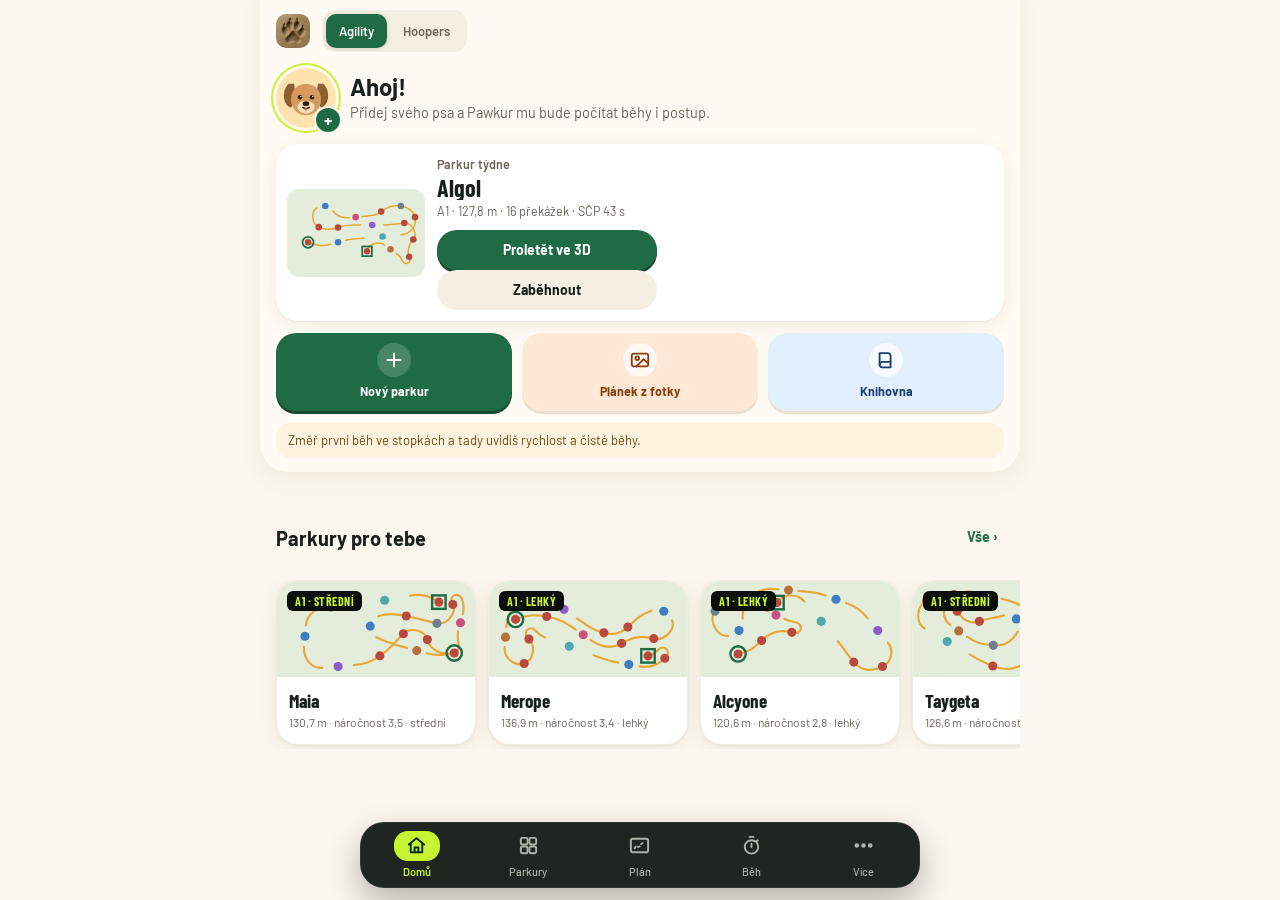
==== commit 33973ff0: "Verze 3.5.2: AR na iPhonu na place ve skutečné velikosti se startem tam, kam míříš, nebo model na st" ====
--- a/index.html
+++ b/index.html
@@ -2,7 +2,7 @@
 <title>Pawkur</title>
 <script>try{var t0=JSON.parse(localStorage.getItem('agility-theme-v1'));if(t0==='light'||t0==='dark')document.documentElement.setAttribute('data-theme',t0);}catch(e){}
 /* polština a němčina (3.4): slovník je v samostatném souboru (i18n/pl.js, i18n/de.js) a načte se jen pro zvolený jazyk, dřív než hlavní skript (stejné pravidlo jako LANG níž) */
-try{(function(){var q=location.search.match(/[?&]lang=(cs|en|pl|de)\b/),l=q?q[1]:JSON.parse(localStorage.getItem('agility-lang-v1')||'null');if(!l&&!navigator.webdriver){var n=((navigator.languages&&navigator.languages[0])||navigator.language||'').toLowerCase();if(/^(pl|de)/.test(n))l=n.slice(0,2);}if(l==='pl'||l==='de')document.write('<script src="i18n/'+l+'.js?v=3.5"><\/script>');})();}catch(e){}</script>
+try{(function(){var q=location.search.match(/[?&]lang=(cs|en|pl|de)\b/),l=q?q[1]:JSON.parse(localStorage.getItem('agility-lang-v1')||'null');if(!l&&!navigator.webdriver){var n=((navigator.languages&&navigator.languages[0])||navigator.language||'').toLowerCase();if(/^(pl|de)/.test(n))l=n.slice(0,2);}if(l==='pl'||l==='de')document.write('<script src="i18n/'+l+'.js?v=3.5.2"><\/script>');})();}catch(e){}</script>
 <link rel="preconnect" href="https://fonts.googleapis.com">
 <link rel="preconnect" href="https://fonts.gstatic.com" crossorigin>
 <link href="https://fonts.googleapis.com/css2?family=Barlow+Condensed:wght@500;600;700&family=Barlow:wght@400;500;600;700&display=swap" rel="stylesheet">
@@ -2000,6 +2000,17 @@
 "Tohle je parkur týdne. Klepni na Zaběhnout a změř si čas, nebo si v Parkurech vyber jiný.": "This is the course of the week. Tap Run it and time yourself, or pick another one in Courses.",
 "Kdo poběží?": "Who's running?",
 "Podle psa aplikace nastaví výšky překážek a čas SČP a povede mu deník. Jak se jmenuje?": "From your dog, the app sets obstacle heights and the SCT and keeps the dog's diary. What's the dog's name?",
+/* 3.5.2: AR na iPhonu (Quick Look) na place ve skutečné velikosti, nebo model na stůl */
+"AR na iPhonu": "AR on iPhone", "Na place – skutečná velikost": "On the field – real size",
+"Postav se na start parkuru a miř telefonem na zem: start bude tam, kam míříš. Jedním prstem parkur posuneš, dvěma natočíš. Velikost zůstane 1 : 1.": "Stand at the start of the course and point the phone at the ground: the start goes where you point. Move the course with one finger, turn it with two. The size stays 1 : 1.",
+"Zmenšený parkur 1 : 20, prsty ho zvětšíš, zmenšíš i natočíš.": "The course at 1 : 20; pinch to make it bigger or smaller and turn it.",
+"Přesné položení podle rohů kolbiště umí jen Android s Chromem. iPhone používá AR od Applu.": "Exact placement by the ring corners only works on Android with Chrome. iPhone uses Apple's AR.",
+"AR na iPhonu: na place ve skutečné velikosti se startem tam, kam míříš, nebo model na stůl": "AR on iPhone: on the field at real size with the start where you point, or a table model",
+/* 3.5.1: čísla překážek na straně nájezdu, Číslo na druhou stranu v nabídce kroku */
+"Čísla překážek na straně nájezdu jako na plánku rozhodčího, v nabídce kroku Číslo na druhou stranu": "Obstacle numbers on the approach side like on a judge's plan; Number to the other side in the step menu",
+"Číslo na druhou stranu": "Number to the other side", "Číslo zpátky na výchozí stranu": "Number back to its usual side",
+"Číslo bude zase vpravo od dráhy psa, na straně nájezdu.": "The number goes back to the right of the dog's path, on the approach side.",
+"Číslo překážky přejde k druhému boku, pořád na straně nájezdu. Hodí se, když překrývá trasu nebo jinou překážku.": "The obstacle number moves to its other side, still on the approach side. Handy when it covers the route or another obstacle.",
 /* Novinky ve verzi 3.4 (O aplikaci) */
 "Novinky ve verzi 3.4": "What's new in 3.4", "Polština a němčina (Více → Nastavení → Jazyk)": "Polish and German (More → Settings → Language)",
 "Pravidla USA (AKC): třídy Novice až Master, Standard a JWW, čas podle tabulek AKC, délky v yardech": "US rules (AKC): Novice to Master, Standard and JWW, course times from the AKC tables, lengths in yards",
@@ -2928,6 +2939,7 @@
 "Rozběh před první překážkou jen # m (FCI: aspoň # m)": "Run-up before the first obstacle only # m (FCI: at least # m)",
 "Doběh za poslední překážkou jen # m (FCI: aspoň # m)": "Run-out after the last obstacle only # m (FCI: at least # m)",
 "Krok č. #: upravit": "Step no. #: edit",
+"Krok č. #: číslo na druhé straně": "Step no. #: number on the other side", "Krok č. #: číslo na výchozí straně": "Step no. #: number back on its usual side",
 "Krok č. # odebrán z trasy": "Step no. # removed from the route",
 "Vkládáš za krok č. #: klepej na překážky, přidají se za něj. Vkládání ukončíš tlačítkem Ukončit vkládání.": "You're inserting after step no. #: tap the obstacles, they are added after it. Stop with the Stop inserting button.",
 "Klepni na překážku, která nahradí krok č. #. Nahrazení zrušíš tlačítkem Zrušit nahrazení.": "Tap the obstacle that replaces step no. #. Cancel with the Cancel replacing button.",
@@ -5806,7 +5818,10 @@
     } else {
       /* směr skoku: podle toho, odkud pes přibíhá; bod se bere kousek za předchozí překážkou ve směru, kterým pes odbíhá
          (u skoků v řadě a u obratů do U by samotná poloha předchozí překážky nerozhodla) */
-      var rj=prevD?{x:ref.x+prevD.x*1.5,y:ref.y+prevD.y*1.5}:ref, s=((o.x-rj.x)*u.x+(o.y-rj.y)*u.y)>=0?1:-1;
+      var rj=prevD?{x:ref.x+prevD.x*1.5,y:ref.y+prevD.y*1.5}:ref, pj=(o.x-rj.x)*u.x+(o.y-rj.y)*u.y, s=pj>=0?1:-1;
+      /* nájezd skoro kolmo na skok (do 0,3 m): směr dřív rozhodl zaokrouhlovací šum (sin 180° ≠ 0) a trasa udělala kličku
+         přes skok tam a zpátky; rozhodne, kam pes po skoku běží (3.5.1, číslo je na straně nájezdu) */
+      if(Math.abs(pj)<.3&&i+1<n){ var pn=(st[i+1].x-o.x)*u.x+(st[i+1].y-o.y)*u.y; if(Math.abs(pn)>=.3) s=pn>0?1:-1; }
       if(t==='f') s=-s; /* skok z druhé strany */
       en=ex={x:o.x,y:o.y}; dir={x:u.x*s,y:u.y*s}; len=0;
     }
@@ -6031,6 +6046,7 @@
     if(!(id>0&&id%1===0)||by[id]||!isFinite(x)||!isFinite(y)) return;
     var n={id:id,type:o.type,x:cl(Math.round(x*100)/100,0,W),y:cl(Math.round(y*100)/100,0,H),rot:isFinite(ro)?(ro%360+360)%360:0}; /* na setiny: bez šumu 13.700000000000001 ze starších verzí */
     if(o.lock) n.lock=1; /* zamknutá poloha (stavba 4): prst s ní nepohne */
+    if(o.nf) n.nf=1; /* číslo na druhé straně (3.5.1, numPos) */
     if(o.type==='tunnel'&&b&&Math.abs(b)<=180) n.bend=b;
     if(o.type==='tunnel'){ var ln=Math.round(+o.len*2)/2; if(ln>=2&&ln<=6) n.len=ln; }
     if(o.type==='jump'&&JV[o.v]) n.v=o.v;
@@ -6469,6 +6485,16 @@
 }
 /* při tažení prstem chodí pohybů víc, než kolik obrazovka stihne snímků: překresluje se nejvýš jednou za snímek */
 var renderRaf=0;
+/* číslo překážky na straně nájezdu (3.5.1, uživatel z UK: „některá čísla jsou na špatné straně“): 0,6 m před vstupem do překážky
+   a 0,95 m vedle dráhy psa, vpravo od směru běhu, jako na plánku rozhodčího. Dřív bylo v běžném plánu vždy vpravo nahoře od středu
+   skoku, ať pes skákal odkudkoli. „Číslo na druhou stranu“ v nabídce kroku (o.nf) ho dá vlevo, pořád na straně nájezdu. */
+function numPos(p,o,W,H){
+  var d=p.dir||{x:1,y:0}, l=Math.hypot(d.x,d.y)||1, ux=d.x/l, uy=d.y/l, s=o&&o.nf?-1:1;
+  return {x:cl(p.en.x-ux*.6-uy*.95*s,.6,W-.6), y:cl(p.en.y-uy*.6+ux*.95*s,.6,H-.6)};
+}
+/* čísla se stejným vstupem v jednom štítku (3·9); skok má vstup uprostřed, proto se dělí i podle směru: skok projetý
+   z opačných stran má dvě čísla, každé na své straně */
+function numKey(p,o){ var a=o?o.rot*Math.PI/180:0, d=p.dir||{x:1,y:0}; return Math.round(p.en.x*4)+','+Math.round(p.en.y*4)+(p.len||!o?'':d.x*Math.cos(a)+d.y*Math.sin(a)<0?'-':'+'); }
 function renderSoon(){ if(!renderRaf) renderRaf=requestAnimationFrame(function(){ renderRaf=0; render(); }); }
 function render(){
   if(renderRaf){ cancelAnimationFrame(renderRaf); renderRaf=0; }
@@ -6495,14 +6521,14 @@
   });
   $('pth').innerHTML=h;
   var gr={}, b='';
-  c.P.forEach(function(p,i){ if(i>=showN) return; var k=Math.round(p.en.x*4)+','+Math.round(p.en.y*4); (gr[k]=gr[k]||{p:p.en,n:[],d:p.dir}).n.push(i); });
+  c.P.forEach(function(p,i){ if(i>=showN) return; var o=getO(S.route[i]), k=numKey(p,o); (gr[k]=gr[k]||{p:p,o:o,n:[]}).n.push(i); });
   Object.keys(gr).forEach(function(k){
-    var g=gr[k], t=g.n.map(function(i){return i+1;}).join('·'), w=Math.max(.45,t.length*.19+.15);
+    var g=gr[k], t=g.n.map(function(i){return i+1;}).join('·'), w=Math.max(.45,t.length*.19+.15), q=numPos(g.p,g.o,S.W,S.H);
     var sd=panel==='side'?g.n.map(function(i){return S.sides[i]||'';}).join(''):'';
-    if(J){ var dj=g.d||{x:1,y:0}, lj=Math.hypot(dj.x,dj.y)||1, ux=dj.x/lj, uy=dj.y/lj, cx=cl(g.p.x-ux*.6-uy*.95,.6,S.W-.6), cy=cl(g.p.y-uy*.6+ux*.95,.6,S.H-.6), wj=Math.max(.5,t.length*.2+.12);
-      b+='<g class="jn" transform="translate('+r(cx)+','+r(cy)+')"><rect x="'+(-wj)+'" y="-.5" width="'+(2*wj)+'" height="1" rx=".5" fill="var(--surface)" stroke="var(--text)" stroke-width=".08"/><text y=".22" font-size=".62" text-anchor="middle" font-weight="700" fill="var(--text)">'+t+'</text>'+
+    if(J){ var wj=Math.max(.5,t.length*.2+.12);
+      b+='<g class="jn" transform="translate('+r(q.x)+','+r(q.y)+')"><rect x="'+(-wj)+'" y="-.5" width="'+(2*wj)+'" height="1" rx=".5" fill="var(--surface)" stroke="var(--text)" stroke-width=".08"/><text y=".22" font-size=".62" text-anchor="middle" font-weight="700" fill="var(--text)">'+t+'</text>'+
         (sd?'<text y="1.3" font-size=".7" text-anchor="middle" font-weight="700" fill="var(--accent)" stroke="var(--field)" stroke-width=".2" paint-order="stroke">'+sd+'</text>':'')+'</g>'; return; }
-    b+='<g transform="translate('+r(g.p.x+.8)+','+r(g.p.y-.8)+')"><rect x="'+(-w)+'" y="-.45" width="'+(2*w)+'" height=".9" rx=".45" fill="var(--zone)"/><text y=".22" font-size=".62" text-anchor="middle" font-weight="600" fill="var(--on-zone)">'+t+'</text>'+
+    b+='<g class="nb" transform="translate('+r(q.x)+','+r(q.y)+')"><rect x="'+(-w)+'" y="-.45" width="'+(2*w)+'" height=".9" rx=".45" fill="var(--zone)"/><text y=".22" font-size=".62" text-anchor="middle" font-weight="600" fill="var(--on-zone)">'+t+'</text>'+
       (sd?'<text y="1.25" font-size=".7" text-anchor="middle" font-weight="700" fill="var(--accent)" stroke="var(--field)" stroke-width=".2" paint-order="stroke">'+sd+'</text>':'')+'</g>';
   });
   /* značka otočky uprostřed smyčky: ↶ doleva, ↷ doprava, Z zadní strana */
@@ -6856,12 +6882,15 @@
     '<button class="opt" data-ra="del"><b>Odebrat z trasy</b><span>Překážka zůstane na ploše, z pořadí zmizí. Další kroky se přečíslují.</span></button>'+
     '<button class="opt" data-ra="ins"><b>Vložit za</b><span>Další klepnutí na překážky na ploše je vloží za tento krok.</span></button>'+
     '<button class="opt" data-ra="rep"><b>Nahradit</b><span>Další klepnutí na překážku nahradí tento krok.</span></button>'+
+    /* číslo překážky k druhému boku (3.5.1): když překrývá trasu nebo jinou překážku; zůstává na straně nájezdu (numPos) */
+    '<button class="opt" data-ra="nf"><b>'+(o.nf?'Číslo zpátky na výchozí stranu':'Číslo na druhou stranu')+'</b><span>'+(o.nf?'Číslo bude zase vpravo od dráhy psa, na straně nájezdu.':'Číslo překážky přejde k druhému boku, pořád na straně nájezdu. Hodí se, když překrývá trasu nebo jinou překážku.')+'</span></button>'+
     (RTE?'<button class="opt" data-ra="end"><b>'+(RTE.k==='ins'?'Ukončit vkládání':'Zrušit nahrazení')+'</b><span>Klepnutí na plochu zase přidávají na konec trasy.</span></button>':'')+
     '</div><div class="acts"><button class="btn" data-a="x">Zavřít</button></div>',
     function(e){
       var b=e.target.closest('[data-ra]'); if(!b){ if(e.target.closest('[data-a]')) closeSheet(); return; }
       var a=b.getAttribute('data-ra'); closeSheet();
       if(a==='del'){ routeDel(i); return; }
+      if(a==='nf'){ if(o.nf) delete o.nf; else o.nf=1; touch(); render(); toast('Krok č. '+(i+1)+(o.nf?': číslo na druhé straně':': číslo na výchozí straně')); return; }
       if(a==='end'){ RTE=null; ui(); render(); return; }
       RTE={k:a,i:i}; RTAP=null; mode='route'; sel=null; ui(); render();
       toast(a==='ins'?'Klepej na překážky, vloží se za krok č. '+(i+1):'Klepni na překážku, která nahradí krok č. '+(i+1));
@@ -7532,7 +7561,7 @@
     var pm=mode; planReset(); bgClear(); zoomFor('view',pm); /* otevřený parkur se prohlíží na 150 % (telefon) */
     var bgc=bgsGet(c.id); if(bgc){ BG=bgc; lsSet('agility-bg-v1',BG); } /* uložený parkur s podkladem z fotky (3.2.1) */
     S.W=c.W||40; S.H=c.H||20; setSizeSel();
-    S.obs=c.obs.map(function(o){var n={id:o.id,type:o.type,x:o.x,y:o.y,rot:o.rot}; if(o.type==='tunnel'&&o.bend) n.bend=o.bend; if(o.type==='tunnel'&&o.len) n.len=o.len; if(o.type==='jump'&&JV[o.v]) n.v=o.v; if(o.lock) n.lock=1; return n;}); S.route=c.route.slice(); sel=null;
+    S.obs=c.obs.map(function(o){var n={id:o.id,type:o.type,x:o.x,y:o.y,rot:o.rot}; if(o.type==='tunnel'&&o.bend) n.bend=o.bend; if(o.type==='tunnel'&&o.len) n.len=o.len; if(o.type==='jump'&&JV[o.v]) n.v=o.v; if(o.lock) n.lock=1; if(o.nf) n.nf=1; return n;}); S.route=c.route.slice(); sel=null;
     S.sides=(c.sides||[]).slice(); S.turns=(c.turns||[]).slice(); S.hp=(c.hp||[]).map(function(p){return p.slice();}); S.marks=(c.marks||[]).map(function(m){return {t:m.t,x:m.x,y:m.y};}); if(panel==='quiz'){quizStop(); panel=null;}
     S.meta={id:c.id,name:c.name,cls:c.cls,author:c.author||'',gen:!!c.gen,dirty:false}; if(c.code) S.meta.code=c.code; S.chk=null;
     if(c.gcid){ S.meta.gcid=+c.gcid; S.meta.gname=String(c.gname||''); } /* parkur skupiny: uložený běh jde do žebříčku skupiny */
@@ -8366,9 +8395,9 @@
     c.obs.forEach(function(ob){ var P=opoly(ob); x.strokeStyle=DEF[ob.type].c; x.lineWidth=ob.type==='tunnel'?.7:ob.type==='weave'?.3:.28; x.lineCap='round';
       x.beginPath(); P.forEach(function(q,j){ j?x.lineTo(q.x,q.y):x.moveTo(q.x,q.y); }); x.stroke(); });
     var seen={};
-    g.P.forEach(function(pt,i){ var kk=Math.round(pt.en.x*2)+','+Math.round(pt.en.y*2); if(seen[kk]) return; seen[kk]=1;
-      x.fillStyle='#e5a23a'; x.beginPath(); x.arc(pt.en.x+.75,pt.en.y-.75,.62,0,Math.PI*2); x.fill();
-      x.fillStyle='#1d1d1d'; x.font='700 .72px '+body; x.textAlign='center'; x.textBaseline='middle'; x.fillText(String(i+1),pt.en.x+.75,pt.en.y-.72); });
+    g.P.forEach(function(pt,i){ var ob=by[c.route[i]], kk=numKey(pt,ob), q=numPos(pt,ob,c.W,c.H); if(seen[kk]) return; seen[kk]=1; /* na straně nájezdu jako v Plánu */
+      x.fillStyle='#e5a23a'; x.beginPath(); x.arc(q.x,q.y,.62,0,Math.PI*2); x.fill();
+      x.fillStyle='#1d1d1d'; x.font='700 .72px '+body; x.textAlign='center'; x.textBaseline='middle'; x.fillText(String(i+1),q.x,q.y+.03); });
     x.textAlign='left'; x.textBaseline='alphabetic';
     var st=by[c.route[0]], fi=by[c.route[c.route.length-1]];
     x.strokeStyle='#14553a'; x.lineWidth=.35;
@@ -9644,7 +9673,7 @@
   if(!V3D.m||!V3D.m.startAR){ toast(T('AR se ještě načítá, klepni za chvilku znovu.')); v3dLoad().then(function(m){ V3D.m=m; },function(){}); return; }
   if(S.route.length<2){ toast(T('Pro AR potřebuješ trasu aspoň se 2 překážkami.')); return; }
   if(!C3.api) build3d();
-  if(AR.ql){ arQuickLook(); return; }
+  if(AR.ql){ arQlSheet(); return; }
   V3.on=false; $('p3play').textContent=T('Přehrát');
   /* každé AR začíná ve skutečné velikosti se zavřeným doladěním */
   var ov=$('arUi'); AR.fine=false; ov.hidden=false; arHint('scan'); ov.querySelector('[data-ar="play"]').textContent=T('Pustit psa');
@@ -9670,11 +9699,23 @@
   var a=h*G2R, v=AR.hs; if(!v) v=AR.hs={x:Math.sin(a),y:Math.cos(a)}; else { v.x+=(Math.sin(a)-v.x)*.12; v.y+=(Math.cos(a)-v.y)*.12; }
   AR.h=(Math.atan2(v.x,v.y)/G2R+360)%360;
 }
-function arQuickLook(){
+/* AR na iPhonu (3.5.2, video od uživatele z UK: parkur stažený prsty na 39–77 % a položený jinde než skutečný): nejdřív volba.
+   Na place skutečná velikost se zamknutým zmenšováním a startem tam, kam míří telefon; na stůl model 1 : 20, který jde zvětšit.
+   Přesné položení podle rohů kolbiště umí jen Android (WebXR), Quick Look od Applu nic takového nenabízí. */
+function arQlSheet(){
+  openSheet('<h3>AR na iPhonu</h3><div class="opts">'+
+    '<button class="opt" data-ql="field"><b>Na place – skutečná velikost</b><span>Postav se na start parkuru a miř telefonem na zem: start bude tam, kam míříš. Jedním prstem parkur posuneš, dvěma natočíš. Velikost zůstane 1 : 1.</span></button>'+
+    '<button class="opt" data-ql="model"><b>Model na stůl</b><span>Zmenšený parkur 1 : 20, prsty ho zvětšíš, zmenšíš i natočíš.</span></button></div>'+
+    '<p class="hint">Přesné položení podle rohů kolbiště umí jen Android s Chromem. iPhone používá AR od Applu.</p>'+
+    '<div class="acts"><button class="btn" data-a="x">Zavřít</button></div>',
+    function(e){ var b=e.target.closest('[data-ql]'); if(b){ var m=b.getAttribute('data-ql')==='model'; closeSheet(); arQuickLook(m); return; } if(e.target.closest('[data-a]')) closeSheet(); });
+}
+function arQuickLook(model){
   if(!V3D.m.quickLookBlob||AR.busy) return; AR.busy=true; toast(T('Připravuji AR, chvilku…'));
-  V3D.m.quickLookBlob(course3dSpec()).then(function(b){
+  V3D.m.quickLookBlob(course3dSpec(),{model:!!model}).then(function(b){
     AR.busy=false; if(AR.url) URL.revokeObjectURL(AR.url); AR.url=URL.createObjectURL(b);
-    var a=document.createElement('a'); a.rel='ar'; a.href=AR.url+'#allowsContentScaling=1'; a.appendChild(document.createElement('img'));
+    /* na place bez zmenšování prsty (dvěma prsty se jen otáčí), model na stůl jde zvětšit i zmenšit */
+    var a=document.createElement('a'); a.rel='ar'; a.href=AR.url+'#allowsContentScaling='+(model?1:0); a.appendChild(document.createElement('img'));
     document.body.appendChild(a); a.click(); setTimeout(function(){ if(a.parentNode) a.parentNode.removeChild(a); },1000);
   },function(){ AR.busy=false; toast(T('AR se nepodařilo spustit.')); });
 }
@@ -11457,7 +11498,7 @@
   dnCopy(APP_URL);
 }
 /* ---------- Napsat autorovi: hodnocení a zpráva, server ji uloží a pošle autorovi e-mailem ---------- */
-var FBK='agility-fb-v1', RATEK='agility-rate-v1', APPV='3.5';
+var FBK='agility-fb-v1', RATEK='agility-rate-v1', APPV='3.5.2';
 var FB=Object.assign({stars:0,kind:'idea',msg:'',mail:''},lsGet(FBK,{})), FB_SENT=false, FB_BUSY=false;
 function fbSave(){ lsSet(FBK,FB); }
 var FB_KINDS=[['idea','Nápad'],['bug','Chyba'],['praise','Pochvala'],['other','Jiné']];
@@ -11591,7 +11632,7 @@
     h='<div class="morego"><button class="btn" data-mgo="fb">'+IC.mail+'<span>Napsat autorovi</span></button>'+(donateOn()?'<button class="btn primary" data-mgo="donate">'+IC.heartF+'<span>Podpořit aplikaci</span></button>':'')+'</div>'+
       '<div id="statsBox"></div><div id="pwaInst"></div><div class="panel about"><div class="about-h"><span class="about-ic" aria-hidden="true">'+(IC.brand||'')+'</span><div><b>Pawkur '+APPV+'</b><span>Plánovač agility parkurů pro psovody</span></div></div>'+
       '<p class="hint">Parkury podle pravidel FCI a stylu rozhodčích, čtení plánků z fotky, kontrola pravidel, výpočet SČP a MČP, stopky s hodnocením a mezičasy, rozbor parkuru, 3D průlet, trénink paměti, technika v animacích a videích, deník a statistiky psa.</p>'+
-      '<h4>Novinky ve verzi 3.5</h4><ul class="news"><li>Nový začátek: hned 3D průlet parkuru týdne, na psa se aplikace zeptá až při prvním běhu</li><li>USA: plocha ve stopách a bez kontroly podle FCI u pravidel AKC</li><li>Pravidla USA (USDAA) vedle AKC: Starters až Masters i Performance, Standard a Jumpers, SČP podle rozsahů USDAA</li><li>Upozornění i polsky a německy</li></ul>'+
+      '<h4>Novinky ve verzi 3.5</h4><ul class="news"><li>Nový začátek: hned 3D průlet parkuru týdne, na psa se aplikace zeptá až při prvním běhu</li><li>USA: plocha ve stopách a bez kontroly podle FCI u pravidel AKC</li><li>Pravidla USA (USDAA) vedle AKC: Starters až Masters i Performance, Standard a Jumpers, SČP podle rozsahů USDAA</li><li>Upozornění i polsky a německy</li><li>Čísla překážek na straně nájezdu jako na plánku rozhodčího, v nabídce kroku Číslo na druhou stranu</li><li>AR na iPhonu: na place ve skutečné velikosti se startem tam, kam míříš, nebo model na stůl</li></ul>'+
       '<h4>Novinky ve verzi 3.4</h4><ul class="news"><li>Polština a němčina (Více → Nastavení → Jazyk)</li><li>Pravidla USA (AKC): třídy Novice až Master, Standard a JWW, čas podle tabulek AKC, délky v yardech</li><li>Sdílení kódem i s polohou kolbiště pro AR na place a stavbu v terénu</li><li>3D: pohled Za psem šikmo ze strany, pes v tunelu se schová</li><li>AR na place: položení přesně podle dvou rohů kolbiště, doladění o 1° a 25 cm, opravené Položit znovu</li><li>Kompas v AR, Stavbě v terénu a navigaci ke kolbišti počítá s rozdílem mezi magnetickým a zeměpisným severem</li></ul>'+
       '<h4>Novinky ve verzi 3.0</h4><ul class="news"><li>Dnes na Domů: parkur od trenéra, den závodů a plán na týden se zaškrtáváním</li><li>Galerie parkurů: zveřejni parkur přes Sdílet, otevírej a hodnoť parkury ostatních</li><li>Skupiny a trenér: skupina na kód, parkur poslaný skupině se ukáže členům na Domů a jejich běhy se sejdou v žebříčku</li><li>Upozornění na telefonu: parkur od skupiny, zítra závodíš a nový parkur týdne (Více → Nastavení)</li><li>Oslava čistého běhu s obrázkem na sdílení, cesta k postupu v Deníku, Tento týden s čísly a grafem, tlačítka se spodní hranou</li><li>Stavba: přesná poloha a zámek překážky, přichycení po 0,5 m se vzdálenostmi, zrcadlit, otočit a posunout celý parkur, výběr víc překážek, porovnání s jiným parkurem, plánek jako od rozhodčího, export pro závodníka, rozhodčího a stavitele, obrázek do příběhu, sdílení odkazem</li></ul>'+
       '<h4>Novinky ve verzi 2.3</h4><ul class="news"><li>Účet: přihlášení přes Google a automatická synchronizace dat mezi telefonem a počítačem</li><li>AR na place: parkur kamerou na skutečném trávníku (Chrome na Androidu)</li><li>Náhled odkazu pro Facebook</li></ul>'+
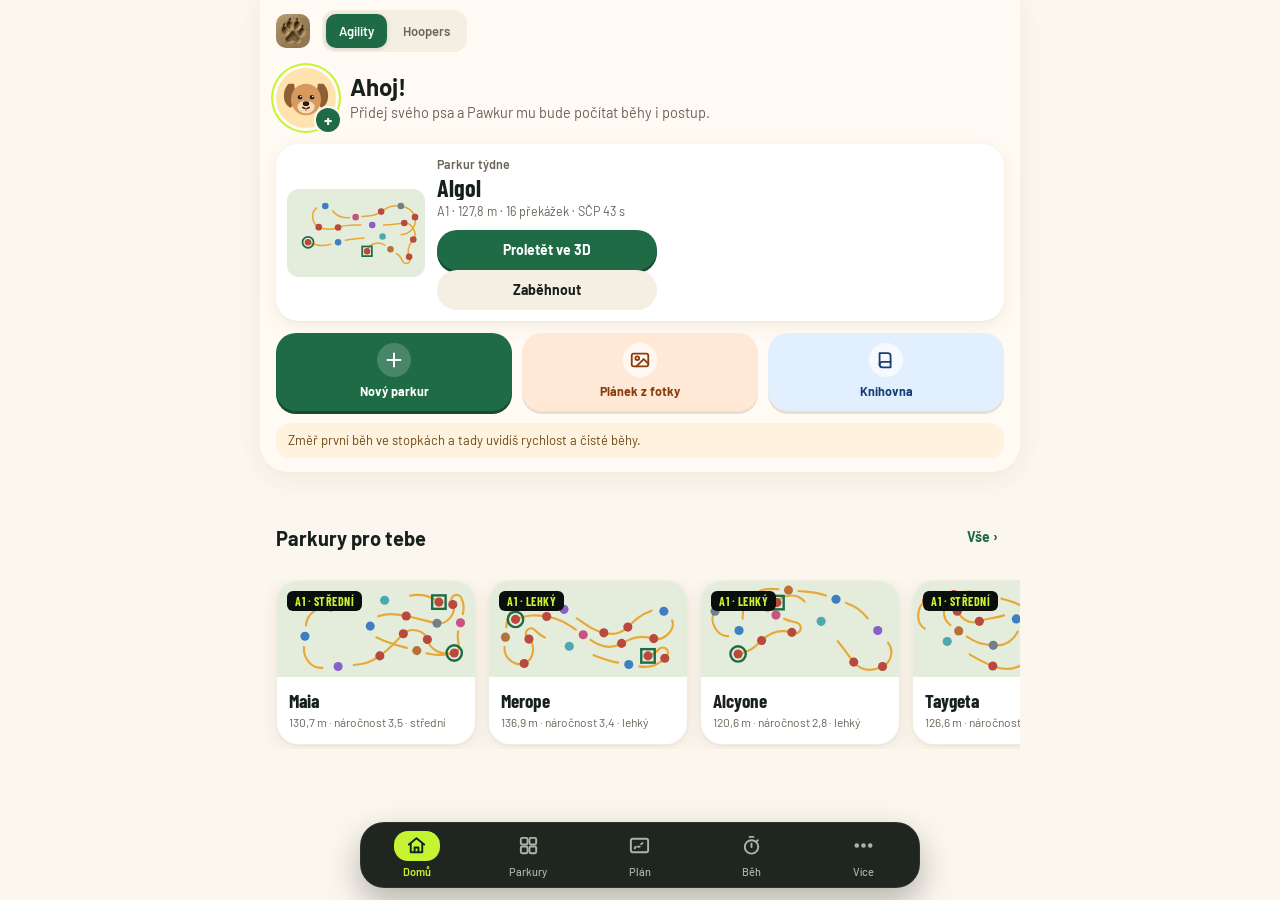
==== commit 687d9735: "Verze 3.5.4: opravy AR po kontrole třemi agenty - Android: kotvy se po konci AR nemažou (Chrome by s" ====
--- a/index.html
+++ b/index.html
@@ -2,7 +2,7 @@
 <title>Pawkur</title>
 <script>try{var t0=JSON.parse(localStorage.getItem('agility-theme-v1'));if(t0==='light'||t0==='dark')document.documentElement.setAttribute('data-theme',t0);}catch(e){}
 /* polština a němčina (3.4): slovník je v samostatném souboru (i18n/pl.js, i18n/de.js) a načte se jen pro zvolený jazyk, dřív než hlavní skript (stejné pravidlo jako LANG níž) */
-try{(function(){var q=location.search.match(/[?&]lang=(cs|en|pl|de)\b/),l=q?q[1]:JSON.parse(localStorage.getItem('agility-lang-v1')||'null');if(!l&&!navigator.webdriver){var n=((navigator.languages&&navigator.languages[0])||navigator.language||'').toLowerCase();if(/^(pl|de)/.test(n))l=n.slice(0,2);}if(l==='pl'||l==='de')document.write('<script src="i18n/'+l+'.js?v=3.5.2"><\/script>');})();}catch(e){}</script>
+try{(function(){var q=location.search.match(/[?&]lang=(cs|en|pl|de)\b/),l=q?q[1]:JSON.parse(localStorage.getItem('agility-lang-v1')||'null');if(!l&&!navigator.webdriver){var n=((navigator.languages&&navigator.languages[0])||navigator.language||'').toLowerCase();if(/^(pl|de)/.test(n))l=n.slice(0,2);}if(l==='pl'||l==='de')document.write('<script src="i18n/'+l+'.js?v=3.5.4"><\/script>');})();}catch(e){}</script>
 <link rel="preconnect" href="https://fonts.googleapis.com">
 <link rel="preconnect" href="https://fonts.gstatic.com" crossorigin>
 <link href="https://fonts.googleapis.com/css2?family=Barlow+Condensed:wght@500;600;700&family=Barlow:wght@400;500;600;700&display=swap" rel="stylesheet">
@@ -309,10 +309,14 @@
 .arui[hidden]{display:none;}
 .ar-hint{margin:calc(14px + env(safe-area-inset-top,0px)) 16px 0; align-self:center; max-width:520px; background:rgba(10,20,14,.72); padding:10px 16px; border-radius:16px; font-size:15px; text-align:center;}
 .ar-hint:empty{display:none;}
-.ar-bar{pointer-events:auto; display:flex; flex-direction:column; gap:8px; padding:12px 12px calc(14px + env(safe-area-inset-bottom,0px)); background:rgba(10,20,14,.72);}
-.ar-row{display:flex; gap:8px;} .ar-row .btn{flex:1; justify-content:center; padding-left:6px; padding-right:6px;}
+.ar-bar{pointer-events:auto; display:flex; flex-direction:column; gap:8px; padding:12px max(12px,env(safe-area-inset-right,0px)) calc(14px + env(safe-area-inset-bottom,0px)) max(12px,env(safe-area-inset-left,0px)); background:rgba(10,20,14,.72);}
+/* čtyři způsoby položení se polsky a německy na 360–390 px nevejdou do řádku (Według GPS byl za okrajem): co se nevejde, jde o řádek níž */
+.ar-row{display:flex; flex-wrap:wrap; gap:8px;} .ar-row .btn{flex:1; justify-content:center; padding-left:6px; padding-right:6px;}
 .ar-fine{display:flex; flex-direction:column; gap:8px;} .ar-fine[hidden]{display:none;}
-.arui .btn[data-ar="fine"].on{background:#35443a; border-color:#5fb487;}
+/* na šířku nízkého telefonu (360 px) dvě řady doladění vedle sebe, jinak spodní řádek se Zavřít AR zajel pod okraj */
+@media (orientation:landscape) and (max-height:430px){ .ar-fine{flex-direction:row;} .ar-fine .ar-row{flex:1;} }
+.arui .btn[data-ar="fine"].on,.arui .btn[aria-pressed="true"]{background:#35443a; border-color:#5fb487;}
+.ar-row .seg{flex:2;} .ar-row .btn[hidden]{display:none;}
 .arui .btn{background:#233026; color:#e5ebe2; border-color:#35443a;} .arui .btn.primary{background:#5fb487; color:#0b1a11; border-color:#5fb487;}
 .arui .seg{display:flex; background:#233026; border-color:#35443a;} .arui .seg button{flex:1; color:#c6d3c4;} .arui .seg button.on{background:#5fb487; color:#0b1a11;}
 /* na telefonu tři řádky: stav trasy a 2D | 3D, pod tím Přehrát a rychlost, dole pohledy přes celou šířku */
@@ -1439,8 +1443,8 @@
 #expVer{display:flex;} #expVer button{flex:1; padding-left:6px; padding-right:6px;}
 .sh-link{word-break:break-all;} .sh-link a{color:var(--accent);}
 /* Sdílet: poloha kolbiště s parkurem (3.4) */
-.sheet label.sh-ring{flex-direction:row; align-items:center; gap:10px; color:var(--text); font-size:14.5px; min-height:44px; margin:2px 0 0;}
-.sheet label.sh-ring input{width:22px; height:22px; min-height:0; padding:0; flex:0 0 auto; accent-color:var(--accent);}
+.sheet label.sh-ring,.sheet label.ql-foot{flex-direction:row; align-items:center; gap:10px; color:var(--text); font-size:14.5px; min-height:44px; margin:2px 0 0;}
+.sheet label.sh-ring input,.sheet label.ql-foot input{width:22px; height:22px; min-height:0; padding:0; flex:0 0 auto; accent-color:var(--accent);}
 .sheet label.sh-ring+.hint{margin-top:0;}
 </style>
 
@@ -1705,13 +1709,13 @@
 <div class="arui" id="arUi" hidden>
   <div class="ar-hint" id="arHint" role="status"></div>
   <div class="ar-bar">
-    <div class="seg" id="arScale" role="group" aria-label="Velikost"><button data-ar="real" class="on">1 : 1</button><button data-ar="model">Model na stůl</button></div>
-    <div class="ar-row"><button class="btn" data-ar="place">Položit znovu</button><button class="btn" data-ar="corners">Podle rohů</button><button class="btn" data-ar="fine" aria-expanded="false" aria-controls="arFine">Doladit</button></div>
+    <div class="ar-row"><div class="seg" id="arScale" role="group" aria-label="Velikost"><button data-ar="real" class="on">1 : 1</button><button data-ar="model">Model na stůl</button></div><button class="btn" data-ar="foot" aria-pressed="false" title="Místo překážek jen jejich obrysy na zemi">Půdorys</button></div>
+    <div class="ar-row" id="arPut" role="group" aria-label="Položit parkur"><button class="btn" data-ar="place">Položit znovu</button><button class="btn" data-ar="pair">Podle překážek</button><button class="btn" data-ar="corners">Podle rohů</button><button class="btn" data-ar="gps" hidden>Podle GPS</button></div>
     <div class="ar-fine" id="arFine" role="group" aria-label="Doladit polohu" hidden>
       <div class="ar-row"><button class="btn" data-ar="rot" data-v="15" aria-label="Otočit doleva o 15°">↺ 15°</button><button class="btn" data-ar="rot" data-v="1" aria-label="Otočit doleva o 1°">↺ 1°</button><button class="btn" data-ar="rot" data-v="-1" aria-label="Otočit doprava o 1°">↻ 1°</button><button class="btn" data-ar="rot" data-v="-15" aria-label="Otočit doprava o 15°">↻ 15°</button></div>
       <div class="ar-row"><button class="btn" data-ar="mv" data-x="-1" data-z="0" aria-label="Posunout doleva o 25 cm">◀</button><button class="btn" data-ar="mv" data-x="0" data-z="1" aria-label="Posunout dál o 25 cm">▲</button><button class="btn" data-ar="mv" data-x="0" data-z="-1" aria-label="Posunout blíž o 25 cm">▼</button><button class="btn" data-ar="mv" data-x="1" data-z="0" aria-label="Posunout doprava o 25 cm">▶</button></div>
     </div>
-    <div class="ar-row"><button class="btn primary" data-ar="play">Pustit psa</button><button class="btn" data-ar="end">Zavřít AR</button></div>
+    <div class="ar-row"><button class="btn" data-ar="fine" aria-expanded="false" aria-controls="arFine">Doladit</button><button class="btn primary" data-ar="play">Pustit psa</button><button class="btn" data-ar="end">Zavřít AR</button></div>
   </div>
 </div>
 <div class="scrim" id="scrim" hidden><div class="sheet" id="sheet" role="dialog" aria-modal="true"></div></div>
@@ -2001,11 +2005,33 @@
 "Kdo poběží?": "Who's running?",
 "Podle psa aplikace nastaví výšky překážek a čas SČP a povede mu deník. Jak se jmenuje?": "From your dog, the app sets obstacle heights and the SCT and keeps the dog's diary. What's the dog's name?",
 /* 3.5.2: AR na iPhonu (Quick Look) na place ve skutečné velikosti, nebo model na stůl */
-"AR na iPhonu": "AR on iPhone", "Na place – skutečná velikost": "On the field – real size",
-"Postav se na start parkuru a miř telefonem na zem: start bude tam, kam míříš. Jedním prstem parkur posuneš, dvěma natočíš. Velikost zůstane 1 : 1.": "Stand at the start of the course and point the phone at the ground: the start goes where you point. Move the course with one finger, turn it with two. The size stays 1 : 1.",
+"AR na iPhonu": "AR on iPhone",
 "Zmenšený parkur 1 : 20, prsty ho zvětšíš, zmenšíš i natočíš.": "The course at 1 : 20; pinch to make it bigger or smaller and turn it.",
-"Přesné položení podle rohů kolbiště umí jen Android s Chromem. iPhone používá AR od Applu.": "Exact placement by the ring corners only works on Android with Chrome. iPhone uses Apple's AR.",
-"AR na iPhonu: na place ve skutečné velikosti se startem tam, kam míříš, nebo model na stůl": "AR on iPhone: on the field at real size with the start where you point, or a table model",
+/* 3.5.3: AR podle GPS kolbiště a podle dvou překážek, bez trávy, sloupky, půdorys, ztráta polohy */
+"Půdorys": "Outlines", "Místo překážek jen jejich obrysy na zemi": "Only the obstacles' outlines on the ground instead of the obstacles",
+"Položit parkur": "Place the course", "Podle překážek": "By obstacles", "Podle GPS": "By GPS", "Aktualizovat": "Update",
+"Stoupni si pár kroků za start čelem k překážce 1, zamiř kroužek na místo startu a klepni.": "Stand a few steps behind the start facing obstacle 1, aim the circle at the start spot and tap.",
+"Zamiř kroužek na místo startu a klepni, parkur se natočí podle kompasu. Bez chození ho položíš „Podle GPS“.": "Aim the circle at the start spot and tap; the course turns by the compass. To place it without walking, use “By GPS”.",
+"Parkur stojí natočený podle kolbiště. Kompas může o pár stupňů ujet: dorovnej ho v „Doladit“, nebo polož parkur přesně „Podle překážek“.": "The course is turned to match the ring. The compass can be a few degrees off: adjust it in “Fine-tune”, or place the course exactly “By obstacles”.",
+"Kompas zatím neví, kam telefon míří. Opiš telefonem ve vzduchu osmičku a zkus to znovu.": "The compass doesn't know yet where the phone is pointing. Draw a figure of eight in the air with the phone and try again.",
+"Čekám na polohu z GPS. Postůj chvíli pod volným nebem a zkus to znovu.": "Waiting for the GPS location. Stand under the open sky for a moment and try again.",
+"Telefon ztratil přehled o okolí. Miř chvíli na zem a pomalu s ním pohybuj, parkur se pak vrátí na místo.": "The phone lost track of its surroundings. Point it at the ground for a moment and move it slowly; the course will then return to its place.",
+"Na place podle GPS": "On the field by GPS",
+"Parkur se položí tam, kde na kolbišti opravdu je, podle uložené polohy kolbiště, GPS a kompasu (přesnost pár metrů). Stačí stát na kolbišti nebo u něj.": "The course is placed where it really is on the ring, from the saved ring location, GPS and the compass (accurate to a few metres). Just stand on or next to the ring.",
+"Na place od startu": "On the field from the start",
+"Stoupni si pár kroků za start čelem k překážce 1 a miř telefonem na místo startu. Jedním prstem parkur posuneš, dvěma natočíš, velikost zůstane 1 : 1.": "Stand a few steps behind the start facing obstacle 1 and point the phone at the start spot. Move the course with one finger, turn it with two; the size stays 1 : 1.",
+"Jen půdorys: místo překážek jejich obrysy na zemi": "Outlines only: the obstacles' outlines on the ground instead of the obstacles",
+"Bílé čáry jsou okraj kolbiště, oranžové sloupky jeho rohy a zelený sloupek start: podle nich parkur prsty dorovnáš. Položení podle dvou překážek umí jen Android s Chromem, iPhone používá AR od Applu.": "The white lines are the edge of the ring, the orange posts its corners and the green post the start: use them to line the course up with your fingers. Placing by two obstacles only works on Android with Chrome; iPhone uses Apple's AR.",
+"AR podle GPS": "AR by GPS",
+"Když iPhone píše, ať s ním pohneš, pomalu s ním přejeď nad zemí. V hale to trvá déle.": "If the iPhone asks you to move it, sweep it slowly over the ground. Indoors it takes longer.",
+"Kompas potřebuje zkalibrovat: opiš telefonem ve vzduchu osmičku.": "The compass needs calibrating: draw a figure of eight in the air with the phone.",
+"Pod střechou a u kovových konstrukcí bývají obojí horší. Parkur pak může stát o kus vedle nebo pootočený.": "Both are worse under a roof and near metal structures. The course may then be a bit off or turned.",
+"Otevřít i tak": "Open anyway",
+"Namiř telefon nastojato na zem asi dva kroky před sebe, směrem ke kolbišti, a drž ho. Za pár vteřin iPhone nabídne AR: potvrď a miř dál stejným směrem. Když chce, ať s ním pohneš, posouvej ho do stran, neotáčej se.": "Hold the phone upright and point it at the ground about two steps ahead of you, towards the ring. In a few seconds the iPhone offers View in AR: confirm and keep pointing the same way. If it asks you to move the phone, slide it sideways, don't turn.",
+"Zjišťuji polohu…": "Finding your location…",
+"Kompas v telefonu nejde použít. Zkus „Na place od startu“.": "The phone's compass can't be used. Try “On the field from the start”.",
+"AR na place podle GPS kolbiště (i na iPhonu), na Androidu také podle dvou překážek": "AR on the field by the ring's GPS location (iPhone too); on Android also by two obstacles",
+"AR bez zelené plochy, se sloupky v rozích kolbiště a na startu, volitelně jen půdorys překážek": "AR without the green surface, with posts at the ring corners and the start, optionally obstacle outlines only",
 /* 3.5.1: čísla překážek na straně nájezdu, Číslo na druhou stranu v nabídce kroku */
 "Čísla překážek na straně nájezdu jako na plánku rozhodčího, v nabídce kroku Číslo na druhou stranu": "Obstacle numbers on the approach side like on a judge's plan; Number to the other side in the step menu",
 "Číslo na druhou stranu": "Number to the other side", "Číslo zpátky na výchozí stranu": "Number back to its usual side",
@@ -2028,6 +2054,19 @@
 "Podle pravidel AKC Regulations for Agility Trials (kapitoly 2 až 7) (znění může být novější, ověř na": "According to the AKC Regulations for Agility Trials (chapters 2 to 7) (the wording may be newer, check at",
 "Délka trati a vzdálenosti na plánku v metrech, ve stopách, nebo jako u AKC: délka trati v yardech a vzdálenosti ve stopách. Rychlost je u stop a yardů v yardech za sekundu. Parkury se dál ukládají v metrech.": "Course length and distances on the plan in metres, in feet, or as in AKC: course length in yards and distances in feet. With feet and yards the speed is in yards per second. Courses are still saved in metres."
 },num:{
+/* 3.5.3: AR podle dvou překážek a podle GPS */
+"Dojdi k překážce # a zamiř zelený kroužek na zem pod její střed. Pak klepni.": "Walk to obstacle # and aim the green circle at the ground under its middle. Then tap.",
+"Teď dojdi k překážce #, zamiř kroužek na zem pod její střed a klepni.": "Now walk to obstacle #, aim the circle at the ground under its middle and tap.",
+"Překážky jsou moc blízko u sebe. Dojdi k překážce # a klepni pod její střed.": "The obstacles are too close together. Walk to obstacle # and tap under its middle.",
+"Parkur stojí podle překážek # a #. Na place jsou od sebe # m, na plánu # m.": "The course is placed by obstacles # and #. They are # m apart on the field, # m on the plan.",
+"Překážky # a # jsou od sebe # m, ale na plánu # m. Zkontroluj je a zkus to znovu „Podle překážek“, nebo dorovnej v „Doladit“.": "Obstacles # and # are # m apart, but # m on the plan. Check them and try “By obstacles” again, or adjust in “Fine-tune”.",
+"Parkur stojí podle GPS (± # m) a kompasu. Dorovnej ho v „Doladit“, nebo ho polož přesně „Podle překážek“.": "The course is placed by GPS (± # m) and the compass. Adjust it in “Fine-tune”, or place it exactly “By obstacles”.",
+"Parkur stojí podle GPS (± # m) a kompasu. Dorovnej ho v „Doladit“, nebo ho polož přesně „Podle rohů“.": "The course is placed by GPS (± # m) and the compass. Adjust it in “Fine-tune”, or place it exactly “By corners”.",
+"Kolbiště je # m od tebe. Podle GPS jde parkur položit jen na kolbišti nebo u něj.": "The ring is # m away from you. By GPS the course can only be placed on or next to the ring.",
+"Kolbiště je # km od tebe. Podle GPS jde parkur položit jen na kolbišti nebo u něj.": "The ring is # km away from you. By GPS the course can only be placed on or next to the ring.",
+"Poloha ± # m": "Location ± # m", "směr #°": "direction #°",
+"GPS teď ukazuje polohu jen na ± # m.": "GPS currently gives your location only to ± # m.",
+"Kompas teď ukazuje směr jen na ± #°.": "The compass currently gives the direction only to ± #°.",
 "#\" – do #\" v kohoutku": "#\" – #\" and under at the withers", "#\" – do #\" v kohoutku (i #\" Choice)": "#\" – #\" and under at the withers (also #\" Choice)", "#\" – nad #\" v kohoutku": "#\" – over #\" at the withers",
 "#\" (# díly)": "#\" (# boards)",
 "# kvalifikace (Q): titul NA ve Standard, NAJ v JWW": "# qualifying scores (Q): NA title in Standard, NAJ in JWW",
@@ -2475,10 +2514,9 @@
 "Doladit": "Fine-tune",
 "Doladit polohu": "Fine-tune position",
 "Velikost": "Size",
-"Pomalu pohybuj telefonem a miř na zem, až se objeví zelený kroužek.": "Move the phone slowly and point at the ground until a green ring appears.",
-"Zamiř kroužek na místo startu a klepni na obrazovku.": "Aim the ring at the start spot and tap the screen.",
+"Pomalu pohybuj telefonem a miř na zem, až se objeví zelený kroužek.": "Move the phone slowly and point at the ground until a green circle appears.",
 "Zem se zatím nenašla. Miř telefonem na zem a pomalu s ním pohybuj.": "No ground found yet. Point the phone at the ground and move it slowly.",
-"Zamiř kroužek na stůl nebo na zem a klepni. Model se položí středem.": "Aim the ring at a table or the floor and tap. The model is placed by its centre.",
+"Zamiř kroužek na stůl nebo na zem a klepni. Model se položí středem.": "Aim the circle at a table or the floor and tap. The model is placed by its centre.",
 "Model stojí. Pusť psa, nebo ho natoč v „Doladit“.": "The model is set up. Run the dog, or turn it in “Fine-tune”.",
 "Dojdi do rohu kolbiště, který je na plánu vlevo nahoře, zamiř na něj zelený kroužek a klepni.": "Walk to the corner of the ring that is top left on the plan, aim the green circle at it and tap.",
 "Teď dojdi podél dlouhé strany do rohu vpravo nahoře, zamiř na něj zelený kroužek a klepni.": "Now walk along the long side to the top right corner, aim the green circle at it and tap.",
@@ -9612,7 +9650,12 @@
   var weaves=[];
   S.route.forEach(function(id,i){ var o=getO(id); if(!o||o.type!=='weave') return; var a=o.rot*PI/180, en=c.P[i].en;
     weaves.push({x:o.x,y:o.y,rot:o.rot,idx:i,dir:((en.x-o.x)*Math.cos(a)+(en.y-o.y)*Math.sin(a))<0?1:-1}); });
-  return {W:S.W,H:S.H,size:size,obs:obs,jumps:jumps,weaves:weaves,path:V3.path.pts};
+  /* čísla agility ve 3D a AR na stejném místě jako v Plánu (strana nájezdu, „Číslo na druhou stranu“); Hoopers mají svoje */
+  var gr={}, signs=[];
+  c.P.forEach(function(p,i){ var o=getO(S.route[i]); if(!o||HOOPT[o.type]) return; var k=numKey(p,o); (gr[k]=gr[k]||{p:p,o:o,n:[]}).n.push(i+1); });
+  Object.keys(gr).forEach(function(k){ var g=gr[k], q=numPos(g.p,g.o,S.W,S.H), d=g.p.dir||{x:1,y:0}, l=Math.hypot(d.x,d.y)||1;
+    signs.push({t:g.n.join('·'),x:q.x,y:q.y,dx:d.x/l,dy:d.y/l}); });
+  return {W:S.W,H:S.H,size:size,obs:obs,jumps:jumps,weaves:weaves,path:V3.path.pts,signs:signs};
 }
 function open3dGL(){
   var g=++C3.gen;
@@ -9650,20 +9693,42 @@
 try{ if(!AR.ql&&navigator.xr&&navigator.xr.isSessionSupported) navigator.xr.isSessionSupported('immersive-ar').then(function(ok){
   if(!ok) return; AR.ok=true; ui(); v3dLoad().then(function(m){ V3D.m=m; },function(){});
 },function(){}); }catch(e){}
-var AR_TXT={scan:'Pomalu pohybuj telefonem a miř na zem, až se objeví zelený kroužek.',ready:'Zamiř kroužek na místo startu a klepni na obrazovku.',
+/* 3.5.3 (uživatel z UK: „nepůjdu do rohů“, na iPhonu „start vpravo a špatně natočené“, zelená plocha zakrývala zem): parkur ve skutečné
+   velikosti bez trávy, se sloupky v rozích a na startu; od startu čelem k překážce 1, podle dvou překážek, podle GPS kolbiště;
+   položený parkur drží kotva, po ztrátě polohy hláška */
+var AR_TXT={scan:'Pomalu pohybuj telefonem a miř na zem, až se objeví zelený kroužek.',ready:'Stoupni si pár kroků za start čelem k překážce 1, zamiř kroužek na místo startu a klepni.',
+  readyAz:'Zamiř kroužek na místo startu a klepni, parkur se natočí podle kompasu. Bez chození ho položíš „Podle GPS“.',
   readyModel:'Zamiř kroužek na stůl nebo na zem a klepni. Model se položí středem.',
   noground:'Zem se zatím nenašla. Miř telefonem na zem a pomalu s ním pohybuj.',placed:'Parkur stojí. Projdi se po něm, nebo pusť psa.',
   placedModel:'Model stojí. Pusť psa, nebo ho natoč v „Doladit“.',
-  placedAz:'Parkur stojí natočený podle kolbiště. Kompas může o pár stupňů ujet: dorovnej ho v „Doladit“, nebo polož parkur přesně „Podle rohů“.',
+  placedAz:'Parkur stojí natočený podle kolbiště. Kompas může o pár stupňů ujet: dorovnej ho v „Doladit“, nebo polož parkur přesně „Podle překážek“.',
   cornerA:'Dojdi do rohu kolbiště, který je na plánu vlevo nahoře, zamiř na něj zelený kroužek a klepni.',
   cornerB:'Teď dojdi podél dlouhé strany do rohu vpravo nahoře, zamiř na něj zelený kroužek a klepni.',
   cornerNear:'Rohy jsou moc blízko u sebe. Dojdi do rohu vpravo nahoře, na druhý konec dlouhé strany.',
+  gpsCompass:'Kompas zatím neví, kam telefon míří. Opiš telefonem ve vzduchu osmičku a zkus to znovu.',
+  gpsWait:'Čekám na polohu z GPS. Postůj chvíli pod volným nebem a zkus to znovu.',
+  lost:'Telefon ztratil přehled o okolí. Miř chvíli na zem a pomalu s ním pohybuj, parkur se pak vrátí na místo.',
+  gpsDenied:'Aplikace nemá povolenou polohu. Povol ji v nastavení prohlížeče.',
   done:'Hotovo. Pusť psa znovu, nebo parkur polož jinam.'};
-function arHint(s,info){
+/* anonymní počty (Návštěvnost): jak se parkur položil */
+var AR_ACT={placed:'ar_pl',placedAz:'ar_az',placedModel:'ar_model',placedCorners:'ar_cor',placedCornersOff:'ar_cor',placedPair:'ar_pair',placedPairOff:'ar_pair',placedGps:'ar_gps'};
+function arHint(s,info,re){
   AR.st=s; info=info||{}; var n=function(v){ v=+v||0; return Math.abs(v-Math.round(v))<.05?String(Math.round(v)):fmt(v); }, t=AR_TXT[s]||'';
+  /* každé položení jednou; hláška vrácená po ztrátě polohy nebo po dočasné hlášce (re) není nové položení */
+  if(AR_ACT[s]&&!re) act(AR_ACT[s]);
+  if(s==='lost'&&!AR.lostN){ AR.lostN=1; act('ar_lost'); }
+  /* bez dvou vhodných překážek tlačítko Podle překážek není, nápověda radí rohy */
+  if(s==='placedAz'&&!AR.pair) t='Parkur stojí natočený podle kolbiště. Kompas může o pár stupňů ujet: dorovnej ho v „Doladit“, nebo polož parkur přesně „Podle rohů“.';
   if(s==='placedCorners') t='Parkur stojí podle rohů kolbiště. Rohy jsou od sebe '+n(info.d)+' m, na plánu '+n(info.w)+' m.';
   if(s==='placedCornersOff') t='Rohy jsou od sebe '+n(info.d)+' m, ale plán má '+n(info.w)+' m. Zkontroluj rohy a zkus to znovu „Podle rohů“, nebo dorovnej v „Doladit“.';
-  var h=$('arHint'), k=s+(info.d!=null?':'+info.d+':'+info.w:''); if(h.getAttribute('data-s')===k) return;
+  if(s==='pairA') t='Dojdi k překážce '+info.a+' a zamiř zelený kroužek na zem pod její střed. Pak klepni.';
+  if(s==='pairB') t='Teď dojdi k překážce '+info.b+', zamiř kroužek na zem pod její střed a klepni.';
+  if(s==='pairNear') t='Překážky jsou moc blízko u sebe. Dojdi k překážce '+info.b+' a klepni pod její střed.';
+  if(s==='placedPair') t='Parkur stojí podle překážek '+info.a+' a '+info.b+'. Na place jsou od sebe '+n(info.d)+' m, na plánu '+n(info.w)+' m.';
+  if(s==='placedPairOff') t='Překážky '+info.a+' a '+info.b+' jsou od sebe '+n(info.d)+' m, ale na plánu '+n(info.w)+' m. Zkontroluj je a zkus to znovu „Podle překážek“, nebo dorovnej v „Doladit“.';
+  if(s==='placedGps') t='Parkur stojí podle GPS (± '+n(info.acc)+' m) a kompasu. Dorovnej ho v „Doladit“, nebo ho polož přesně „'+(AR.pair?'Podle překážek':'Podle rohů')+'“.';
+  if(s==='gpsFar') t=arFarTxt(info.d);
+  var h=$('arHint'), k=s+(info.d!=null?':'+info.d+':'+info.w:'')+(info.a!=null?':'+info.a+':'+info.b:'')+(info.acc!=null?':'+info.acc:''); if(h.getAttribute('data-s')===k) return;
   h.setAttribute('data-s',k); h.textContent=T(t);
   /* doladění jen u položeného parkuru */
   $('arFine').hidden=!(AR.fine&&AR.api&&AR.api.placed);
@@ -9675,19 +9740,25 @@
   if(!C3.api) build3d();
   if(AR.ql){ arQlSheet(); return; }
   V3.on=false; $('p3play').textContent=T('Přehrát');
-  /* každé AR začíná ve skutečné velikosti se zavřeným doladěním */
-  var ov=$('arUi'); AR.fine=false; ov.hidden=false; arHint('scan'); ov.querySelector('[data-ar="play"]').textContent=T('Pustit psa');
+  /* každé AR začíná ve skutečné velikosti se zavřeným doladěním a celými překážkami */
+  var ov=$('arUi'); AR.fine=false; AR.foot=false; AR.lostN=0; ov.hidden=false; arHint('scan'); ov.querySelector('[data-ar="play"]').textContent=T('Pustit psa');
   Array.prototype.forEach.call($('arScale').children,function(c){ c.classList.toggle('on',c.getAttribute('data-ar')==='real'); });
-  ov.querySelector('[data-ar="corners"]').hidden=false; arFineBtn();
   var cur=null, sp=course3dSpec(), rg=ringFor(S.meta.id);
-  /* kolbiště se zaměřeným natočením: parkur se při položení natočí podle kompasu (směr, kam míří kamera).
-     Kompas ukazuje magnetický sever, natočení kolbiště je zeměpisné: převod přes deklinaci v místě kolbiště */
-  if(rg&&rg.az!=null){ sp.az=ringAzMag(rg); arCompass(true); }
-  try{ cur=V3D.m.startAR(ov,sp,{onState:arHint,heading:function(){ return AR.h; },onEnd:function(){ arCompass(false); AR.api=null; ov.hidden=true; if(C3.api) render3d(); }}); }
+  /* kolbiště se zaměřeným natočením: parkur se při položení natočí podle kompasu (směr, kam míří kamera), „Podle GPS“ ho položí
+     i bez chození. Kompas ukazuje magnetický sever, natočení kolbiště je zeměpisné: převod přes deklinaci v místě kolbiště */
+  AR.rg=rg&&rg.az!=null?rg:null; AR.sp=sp; AR.pair=V3D.m.arMath&&V3D.m.arMath.pickPair?V3D.m.arMath.pickPair(sp.obs):null;
+  if(AR.rg){ sp.az=ringAzMag(rg); arCompass(true); arGeoAllowed(); }
+  arPutBtns(false); arFineBtn(); arFootBtn();
+  var stop=function(){ arCompass(false); arGeo(false); AR.api=null; ov.hidden=true; };
+  try{ cur=V3D.m.startAR(ov,sp,{onState:arHint,heading:function(){ return AR.h; },onEnd:function(){ stop(); if(C3.api) render3d(); }}); }
   catch(e){ cur=Promise.reject(e); }
-  cur.then(function(a){ AR.api=a; },function(){ arCompass(false); ov.hidden=true; toast(T('AR se nepodařilo spustit. Potřebuješ Chrome na Androidu s podporou ARCore.'),5000); });
+  cur.then(function(a){ AR.api=a; act('ar'); },function(){ stop(); toast(T('AR se nepodařilo spustit. Potřebuješ Chrome na Androidu s podporou ARCore.'),5000); });
 }
 function arFineBtn(){ var b=$('arUi').querySelector('[data-ar="fine"]'); b.classList.toggle('on',!!AR.fine); b.setAttribute('aria-expanded',AR.fine?'true':'false'); $('arFine').hidden=!(AR.fine&&AR.api&&AR.api.placed); }
+function arFootBtn(){ $('arUi').querySelector('[data-ar="foot"]').setAttribute('aria-pressed',AR.foot?'true':'false'); }
+/* způsoby položení: model na stole jen klepnutím; podle překážek, když má trasa dvě překážky se středem na zemi; GPS jen se zaměřeným kolbištěm */
+function arPutBtns(model){ var q=function(a){ return $('arUi').querySelector('[data-ar="'+a+'"]'); };
+  q('corners').hidden=model; q('pair').hidden=model||!AR.pair; q('gps').hidden=model||!AR.rg; }
 /* kompas kamery: vyhlazený průměr směrů (jednotlivá čtení skáčou o pár stupňů) */
 function arCompass(on){
   if(AR.ori){ window.removeEventListener(AR.ori.ev,AR.ori.fn); AR.ori=null; } AR.h=null; AR.hs=null;
@@ -9699,36 +9770,111 @@
   var a=h*G2R, v=AR.hs; if(!v) v=AR.hs={x:Math.sin(a),y:Math.cos(a)}; else { v.x+=(Math.sin(a)-v.x)*.12; v.y+=(Math.cos(a)-v.y)*.12; }
   AR.h=(Math.atan2(v.x,v.y)/G2R+360)%360;
 }
+/* poloha během AR (Android) pro „Podle GPS“: měření za posledních 15 s s přesností do 40 m, průměr vážený přesností */
+function arGeo(on){
+  if(AR.geo){ try{ navigator.geolocation.clearWatch(AR.geo.id); }catch(e){} AR.geo=null; }
+  if(!on||!navigator.geolocation) return;
+  var G=AR.geo={id:null,sm:[],no:false};
+  try{ G.id=navigator.geolocation.watchPosition(function(p){ var c=p.coords, t=Date.now(); if(!(c.accuracy<=40)) return;
+    G.sm=G.sm.filter(function(x){ return x.t>=t-15000; }).concat([{lat:c.latitude,lng:c.longitude,acc:c.accuracy,t:t}]).slice(-12); },function(e){ if(e&&e.code===1) G.no=true; },{enableHighAccuracy:true,maximumAge:0,timeout:30000}); }catch(e){}
+}
+/* při startu AR poloha jen s už povolenou polohou: žádost o svolení by vyskočila zároveň se startem AR; jinak až klepnutím na Podle GPS */
+function arGeoAllowed(){ try{ navigator.permissions.query({name:'geolocation'}).then(function(p){ if(p.state==='granted'&&AR.rg&&!AR.geo) arGeo(true); },function(){}); }catch(e){} }
+/* měření z posledních 5 s (telefon je teď tady, ne kde byl, když se chodilo), bez nich z 15 s; starší ne: když GPS přestane
+   posílat (střecha, hala), staré polohy by parkur položily jinam */
+function arGeoNow(){ var G=AR.geo, t=Date.now(), w=function(ms){ return G?G.sm.filter(function(x){ return x.t>=t-ms; }):[]; }, sm=w(5000);
+  if(!sm.length) sm=w(15000); var p=sm.length?geoAvg(sm):null; return p&&AR.rg?arPlanXY(AR.rg,p,AR.sp.W,AR.sp.H):null; }
+/* poloha z GPS → souřadnice plánu (m): střed kolbiště = střed plochy, osa x plánu na zeměpisném kurzu rg.az, osa y o 90° doprava */
+function arPlanXY(rg,p,W,H){ var d=geoDist(rg,p), b=(geoBrg(rg,p)-rg.az)*G2R; return {x:W/2+d*Math.cos(b),y:H/2+d*Math.sin(b),acc:p.acc,d:d}; }
+function arFar(u){ return u&&u.d>Math.max(AR.sp?AR.sp.W:40,AR.sp?AR.sp.H:20)+150; }
+function arFarTxt(d){ return 'Kolbiště je '+mFmt(d)+' od tebe. Podle GPS jde parkur položit jen na kolbišti nebo u něj.'; }
 /* AR na iPhonu (3.5.2, video od uživatele z UK: parkur stažený prsty na 39–77 % a položený jinde než skutečný): nejdřív volba.
-   Na place skutečná velikost se zamknutým zmenšováním a startem tam, kam míří telefon; na stůl model 1 : 20, který jde zvětšit.
-   Přesné položení podle rohů kolbiště umí jen Android (WebXR), Quick Look od Applu nic takového nenabízí. */
+   3.5.3 (týž uživatel: „start vpravo a špatně natočené“, „do rohů nepůjdu“): Quick Look položí počátek modelu tam, kam telefon míří,
+   a model natočí čelem k telefonu. Od startu se proto model natočí tak, aby překážka 1 byla od startu dál od telefonu; podle GPS se
+   parkur vyrobí kolem místa 2 m před telefonem a natočí podle kompasu. Na place bez trávy, se sloupky v rozích a na startu. */
 function arQlSheet(){
+  var rg=ringFor(S.meta.id), g=!!(rg&&rg.az!=null);
   openSheet('<h3>AR na iPhonu</h3><div class="opts">'+
-    '<button class="opt" data-ql="field"><b>Na place – skutečná velikost</b><span>Postav se na start parkuru a miř telefonem na zem: start bude tam, kam míříš. Jedním prstem parkur posuneš, dvěma natočíš. Velikost zůstane 1 : 1.</span></button>'+
+    (g?'<button class="opt" data-ql="gps"><b>Na place podle GPS</b><span>Parkur se položí tam, kde na kolbišti opravdu je, podle uložené polohy kolbiště, GPS a kompasu (přesnost pár metrů). Stačí stát na kolbišti nebo u něj.</span></button>':'')+
+    '<button class="opt" data-ql="field"><b>Na place od startu</b><span>Stoupni si pár kroků za start čelem k překážce 1 a miř telefonem na místo startu. Jedním prstem parkur posuneš, dvěma natočíš, velikost zůstane 1 : 1.</span></button>'+
     '<button class="opt" data-ql="model"><b>Model na stůl</b><span>Zmenšený parkur 1 : 20, prsty ho zvětšíš, zmenšíš i natočíš.</span></button></div>'+
-    '<p class="hint">Přesné položení podle rohů kolbiště umí jen Android s Chromem. iPhone používá AR od Applu.</p>'+
+    '<label class="ql-foot"><input type="checkbox" id="qlFoot"'+(AR.foot?' checked':'')+'> Jen půdorys: místo překážek jejich obrysy na zemi</label>'+
+    '<p class="hint">Bílé čáry jsou okraj kolbiště, oranžové sloupky jeho rohy a zelený sloupek start: podle nich parkur prsty dorovnáš. Položení podle dvou překážek umí jen Android s Chromem, iPhone používá AR od Applu.</p>'+
+    '<p class="hint">Když iPhone píše, ať s ním pohneš, pomalu s ním přejeď nad zemí. V hale to trvá déle.</p>'+
     '<div class="acts"><button class="btn" data-a="x">Zavřít</button></div>',
-    function(e){ var b=e.target.closest('[data-ql]'); if(b){ var m=b.getAttribute('data-ql')==='model'; closeSheet(); arQuickLook(m); return; } if(e.target.closest('[data-a]')) closeSheet(); });
-}
-function arQuickLook(model){
-  if(!V3D.m.quickLookBlob||AR.busy) return; AR.busy=true; toast(T('Připravuji AR, chvilku…'));
-  V3D.m.quickLookBlob(course3dSpec(),{model:!!model}).then(function(b){
+    function(e){ var b=e.target.closest('[data-ql]'); if(b){ var m=b.getAttribute('data-ql'), f=!!($('qlFoot')&&$('qlFoot').checked); AR.foot=f;
+        if(m==='gps'){ arQlGps(f); return; } closeSheet(); arQuickLook({model:m==='model',foot:f}); return; }
+      if(e.target.closest('[data-a]')) closeSheet(); });
+}
+function arQuickLook(o){
+  o=o||{}; if(!V3D.m.quickLookBlob||AR.busy) return; AR.busy=true; toast(T('Připravuji AR, chvilku…'));
+  act(o.gps?'ar_qlgps':o.model?'ar_qlm':'ar_ql'); if(o.foot) act('ar_foot');
+  /* chyba už při stavbě scény (synchronně) nesmí nechat AR.busy navždy zapnuté */
+  Promise.resolve().then(function(){ return V3D.m.quickLookBlob(o.spec||course3dSpec(),{model:!!o.model,foot:!!o.foot,gps:o.gps||null}); }).then(function(b){
     AR.busy=false; if(AR.url) URL.revokeObjectURL(AR.url); AR.url=URL.createObjectURL(b);
     /* na place bez zmenšování prsty (dvěma prsty se jen otáčí), model na stůl jde zvětšit i zmenšit */
-    var a=document.createElement('a'); a.rel='ar'; a.href=AR.url+'#allowsContentScaling='+(model?1:0); a.appendChild(document.createElement('img'));
+    var a=document.createElement('a'); a.rel='ar'; a.href=AR.url+'#allowsContentScaling='+(o.model?1:0); a.appendChild(document.createElement('img'));
     document.body.appendChild(a); a.click(); setTimeout(function(){ if(a.parentNode) a.parentNode.removeChild(a); },1000);
   },function(){ AR.busy=false; toast(T('AR se nepodařilo spustit.')); });
+}
+/* iPhone podle GPS: kompas (svolení musí přijít přímo z klepnutí) a průměr polohy za 4 s, mezitím telefon míří na zem před sebe.
+   Safari posílá kurz 0 s přesností −1, dokud Core Location směr nezná; záporná přesnost = neplatný kurz (CLHeading.headingAccuracy),
+   takové čtení se nepočítá. Kurz je směr horní hrany telefonu: na šířku (gamma přes 50°) by byl o 90° vedle, taky se nepočítá.
+   Okno zavřené jakkoli (Zrušit, klepnutí vedle, Escape) měření i kompas ukončí; dvě měření najednou nejdou (AR.qlg). */
+function arQlGps(foot){
+  var rg=ringFor(S.meta.id); if(!rg||rg.az==null||AR.busy||AR.qlg) return;
+  if(!navigator.geolocation){ toast(T(geoErrTxt('none'))); return; }
+  var H={x:0,y:0,n:0,acc:null,bad:false}, ev='ondeviceorientationabsolute' in window?'deviceorientationabsolute':'deviceorientation', live=true, M=null;
+  var fn=function(e){ var h=camHeading(e), c=e.webkitCompassAccuracy; if(h==null) return;
+    if(typeof c==='number'){ H.bad=c<0; if(c<0) return; H.acc=c; }
+    if(e.gamma!=null&&Math.abs(e.gamma)>50) return;
+    var a=h*G2R; if(!H.n){ H.x=Math.sin(a); H.y=Math.cos(a); } else { H.x+=(Math.sin(a)-H.x)*.15; H.y+=(Math.cos(a)-H.y)*.15; } H.n++; };
+  var off=function(){ live=false; AR.qlg=false; window.removeEventListener(ev,fn); if(M){ M.cancel(); M=null; } };
+  AR.qlg=true;
+  try{ if(typeof DeviceOrientationEvent!=='undefined'&&typeof DeviceOrientationEvent.requestPermission==='function') DeviceOrientationEvent.requestPermission().then(function(r){ if(r==='granted'&&live) window.addEventListener(ev,fn); },function(){}); else window.addEventListener(ev,fn); }catch(e){}
+  var hd=function(){ return (Math.atan2(H.x,H.y)/G2R+360)%360; };
+  /* Safari se od iOS 17.5 před AR zeptá „Zobrazit v AR?“ a Quick Look pak chce pohnout telefonem: natočení se bere z kurzu teď,
+     každé otočení potom by otočilo celý parkur (asi 35 cm na stupeň ve 20 m), proto posouvat do stran, neotáčet se */
+  openSheet('<h3>AR podle GPS</h3><p>Namiř telefon nastojato na zem asi dva kroky před sebe, směrem ke kolbišti, a drž ho. Za pár vteřin iPhone nabídne AR: potvrď a miř dál stejným směrem. Když chce, ať s ním pohneš, posouvej ho do stran, neotáčej se.</p><p class="hint" id="qlGpsSt" role="status">Zjišťuji polohu…</p><div class="acts"><button class="btn" data-a="x">Zrušit</button></div>',
+    function(e){ if(e.target.closest('[data-a]')){ off(); closeSheet(); } });
+  /* okno zavřené jinak než Zrušit (klepnutí vedle, Escape, jiné okno): měření i kompas skončí a AR se samo neotevře */
+  var st=$('qlGpsSt'), gone=function(){ if(live&&!$('sheet').contains(st)) off(); return !live; };
+  /* kompas se s povolením může rozběhnout později než GPS: na první platné čtení se počká ještě nejvýš 3 s */
+  var go=function(p,k,sm){
+    if(gone()) return;
+    if(!H.n&&k<6){ setTimeout(function(){ go(p,k+1,sm); },500); return; }
+    var sp=course3dSpec(), u=arPlanXY(rg,p,sp.W,sp.H), h=hd(), n=H.n, ca=H.acc, cb=H.bad; off();
+    if(!n){ closeSheet(); toast(T(cb?'Kompas potřebuje zkalibrovat: opiš telefonem ve vzduchu osmičku.':'Kompas v telefonu nejde použít. Zkus „Na place od startu“.'),5000); return; }
+    if(u.d>Math.max(sp.W,sp.H)+150){ closeSheet(); toast(T(arFarTxt(u.d)),5000); return; }
+    var open=function(){ closeSheet(); arQuickLook({spec:sp,foot:foot,gps:{x:u.x,y:u.y,h:h,az:ringAzMag(rg),ahead:2}}); };
+    /* pod střechou a u kovu (krytá hala, video od uživatele z UK) bývá GPS i kompas nepřesný: rozhodne člověk. Přesnost podle
+       prostředního měření (průměr geoAvg je nejvýš poloviční proti nejlepšímu měření, ± 15 m by prošlo) */
+    var ga=(sm&&sm.length?sm.map(function(x){ return x.acc; }).sort(function(a,b){ return a-b; })[sm.length>>1]:p.acc), badG=ga>10, badC=cb||ca!=null&&ca>25;
+    if(!badG&&!badC){ open(); return; }
+    openSheet('<h3>AR podle GPS</h3>'+(badG?'<p>GPS teď ukazuje polohu jen na ± '+Math.round(ga)+' m.</p>':'')+
+      (badC?'<p>'+(cb?'Kompas potřebuje zkalibrovat: opiš telefonem ve vzduchu osmičku.':'Kompas teď ukazuje směr jen na ± '+Math.round(ca)+'°.')+'</p>':'')+
+      '<p class="hint">Pod střechou a u kovových konstrukcí bývají obojí horší. Parkur pak může stát o kus vedle nebo pootočený.</p>'+
+      '<div class="acts"><button class="btn" data-a="x">Zrušit</button><button class="btn" data-a="start">Na place od startu</button><button class="btn primary" data-a="go">Otevřít i tak</button></div>',
+      function(e){ var b=e.target.closest('[data-a]'); if(!b) return; var a=b.getAttribute('data-a'); if(a==='go') open(); else if(a==='start'){ closeSheet(); arQuickLook({foot:foot}); } else closeSheet(); });
+  };
+  try{ M=geoMeasure(4,function(t){ if(gone()) return; st.textContent=t.last!=null?T('Poloha ± '+Math.max(1,Math.round(t.last))+' m')+(H.n?' · '+T('směr '+Math.round(hd())+'°'):''):T('Zjišťuji polohu…'); },
+    function(p,sm){ M=null; go(p,0,sm); },
+    function(k){ M=null; if(gone()) return; off(); closeSheet(); toast(T(geoErrTxt(k)),5000); }); }
+  catch(e){ off(); closeSheet(); toast(T(geoErrTxt('')),5000); }
 }
 $('p3ar').onclick=arStart; $('arBtn').onclick=arStart;
 /* klepnutí na ovládání nesmí položit parkur */
 $('arUi').addEventListener('beforexrselect',function(e){ if(e.target.closest('.ar-bar')) e.preventDefault(); });
 $('arUi').addEventListener('click',function(e){
   var b=e.target.closest('[data-ar]'); if(!b||!AR.api) return; var a=b.getAttribute('data-ar');
-  if(a==='place') AR.api.replace(); else if(a==='corners') AR.api.corners();
+  if(a==='place') AR.api.replace(); else if(a==='corners') AR.api.corners(); else if(a==='pair') AR.api.pair();
+  else if(a==='gps'){ if(!AR.geo) arGeo(true); var u=arGeoNow();
+    if(AR.geo&&AR.geo.no) AR.api.hint('gpsDenied'); else if(arFar(u)) AR.api.hint('gpsFar',{d:Math.round(u.d)}); else AR.api.gps(u); }
+  else if(a==='foot'){ AR.foot=!AR.foot; AR.api.foot(AR.foot); arFootBtn(); if(AR.foot) act('ar_foot'); }
   else if(a==='fine'){ AR.fine=!AR.fine; arFineBtn(); }
   else if(a==='rot') AR.api.rotate(+b.getAttribute('data-v'));
   else if(a==='mv') AR.api.nudge(+b.getAttribute('data-x'),+b.getAttribute('data-z'));
-  else if(a==='real'||a==='model'){ AR.api.setScale(a==='model'); Array.prototype.forEach.call($('arScale').children,function(c){ c.classList.toggle('on',c===b); }); $('arUi').querySelector('[data-ar="corners"]').hidden=a==='model'; }
+  else if(a==='real'||a==='model'){ AR.api.setScale(a==='model'); Array.prototype.forEach.call($('arScale').children,function(c){ c.classList.toggle('on',c===b); }); arPutBtns(a==='model'); }
   else if(a==='play'){ var on=AR.api.play(); b.textContent=T(on?'Zastavit psa':'Pustit psa'); }
   else if(a==='end') AR.api.end();
 });
@@ -11329,7 +11475,9 @@
   },function(){});
 }
 /* souhrn první návštěvy za 14 dní: procenta z nových zařízení, která už počty akcí posílají */
-var ACT_L={wel:'uvítání ve 3D',wel_go:'Vyzkoušet z uvítání',wel_acct:'přihlášení z uvítání',dogask:'pes při prvním běhu',dogask_skip:'pes při běhu přeskočen',geoimp:'parkur ze souboru GeoJSON/KML',gpeek:'parkur z náhledu skupiny bez přihlášení',gpeek_show:'náhled skupiny z odkazu',onb:'průvodce',course:'parkur',v3d:'3D',runsave:'uložený běh',run_bar:'uložení z lišty po STOP',push_nudge:'upozornění z nabídky po prvním běhu',home_3d:'3D z karty Parkur týdne',home_run:'Zaběhnout z karty Parkur týdne',imp_open:'plánek z fotky',gen:'generátor',edit:'úprava plánu',save:'uložení parkuru',v_lib:'Parkury',v_run:'Běh',v_plan:'Plán',v_video:'Videa',v_more:'Více',dog:'nový pes',share:'sdílení',wk:'žebříček týdne',push:'upozornění',grp:'skupina',fx_3d:'po průvodci 3D',fx_run:'po průvodci Běh',onb_skip:'průvodce přeskočen',sport:'disciplína v Plánu',sport_new:'disciplína: nový parkur',sport_conv:'disciplína: převod parkuru',run_fab:'Zaběhnout z Plánu',comp_star:'hvězdička u závodu',comp_cal:'závod do kalendáře',ev_new:'vypsaný trénink',ev_rsvp:'odpověď na trénink',ev_cal:'trénink do kalendáře'};
+var ACT_L={wel:'uvítání ve 3D',wel_go:'Vyzkoušet z uvítání',wel_acct:'přihlášení z uvítání',dogask:'pes při prvním běhu',dogask_skip:'pes při běhu přeskočen',geoimp:'parkur ze souboru GeoJSON/KML',gpeek:'parkur z náhledu skupiny bez přihlášení',gpeek_show:'náhled skupiny z odkazu',onb:'průvodce',course:'parkur',v3d:'3D',runsave:'uložený běh',run_bar:'uložení z lišty po STOP',push_nudge:'upozornění z nabídky po prvním běhu',home_3d:'3D z karty Parkur týdne',home_run:'Zaběhnout z karty Parkur týdne',imp_open:'plánek z fotky',gen:'generátor',edit:'úprava plánu',save:'uložení parkuru',v_lib:'Parkury',v_run:'Běh',v_plan:'Plán',v_video:'Videa',v_more:'Více',dog:'nový pes',share:'sdílení',wk:'žebříček týdne',push:'upozornění',grp:'skupina',fx_3d:'po průvodci 3D',fx_run:'po průvodci Běh',onb_skip:'průvodce přeskočen',sport:'disciplína v Plánu',sport_new:'disciplína: nový parkur',sport_conv:'disciplína: převod parkuru',run_fab:'Zaběhnout z Plánu',comp_star:'hvězdička u závodu',comp_cal:'závod do kalendáře',ev_new:'vypsaný trénink',ev_rsvp:'odpověď na trénink',ev_cal:'trénink do kalendáře',
+  ar:'AR na place (Android)',ar_pl:'AR položeno od startu',ar_az:'AR od startu s kompasem',ar_model:'AR model na stůl',ar_cor:'AR podle rohů',ar_pair:'AR podle překážek',ar_gps:'AR podle GPS',ar_foot:'AR jen půdorys',ar_lost:'AR ztráta polohy',
+  ar_ql:'AR na iPhonu od startu',ar_qlgps:'AR na iPhonu podle GPS',ar_qlm:'AR na iPhonu model na stůl'};
 function statsActHTML(a){
   if(!a||!(+a.n>0)) return '';
   var m=+a.m||0, k=a.k||{}, pc=function(v){ return m?Math.round(100*(+v||0)/m)+' %':'–'; };
@@ -11498,7 +11646,7 @@
   dnCopy(APP_URL);
 }
 /* ---------- Napsat autorovi: hodnocení a zpráva, server ji uloží a pošle autorovi e-mailem ---------- */
-var FBK='agility-fb-v1', RATEK='agility-rate-v1', APPV='3.5.2';
+var FBK='agility-fb-v1', RATEK='agility-rate-v1', APPV='3.5.4';
 var FB=Object.assign({stars:0,kind:'idea',msg:'',mail:''},lsGet(FBK,{})), FB_SENT=false, FB_BUSY=false;
 function fbSave(){ lsSet(FBK,FB); }
 var FB_KINDS=[['idea','Nápad'],['bug','Chyba'],['praise','Pochvala'],['other','Jiné']];
@@ -11632,7 +11780,7 @@
     h='<div class="morego"><button class="btn" data-mgo="fb">'+IC.mail+'<span>Napsat autorovi</span></button>'+(donateOn()?'<button class="btn primary" data-mgo="donate">'+IC.heartF+'<span>Podpořit aplikaci</span></button>':'')+'</div>'+
       '<div id="statsBox"></div><div id="pwaInst"></div><div class="panel about"><div class="about-h"><span class="about-ic" aria-hidden="true">'+(IC.brand||'')+'</span><div><b>Pawkur '+APPV+'</b><span>Plánovač agility parkurů pro psovody</span></div></div>'+
       '<p class="hint">Parkury podle pravidel FCI a stylu rozhodčích, čtení plánků z fotky, kontrola pravidel, výpočet SČP a MČP, stopky s hodnocením a mezičasy, rozbor parkuru, 3D průlet, trénink paměti, technika v animacích a videích, deník a statistiky psa.</p>'+
-      '<h4>Novinky ve verzi 3.5</h4><ul class="news"><li>Nový začátek: hned 3D průlet parkuru týdne, na psa se aplikace zeptá až při prvním běhu</li><li>USA: plocha ve stopách a bez kontroly podle FCI u pravidel AKC</li><li>Pravidla USA (USDAA) vedle AKC: Starters až Masters i Performance, Standard a Jumpers, SČP podle rozsahů USDAA</li><li>Upozornění i polsky a německy</li><li>Čísla překážek na straně nájezdu jako na plánku rozhodčího, v nabídce kroku Číslo na druhou stranu</li><li>AR na iPhonu: na place ve skutečné velikosti se startem tam, kam míříš, nebo model na stůl</li></ul>'+
+      '<h4>Novinky ve verzi 3.5</h4><ul class="news"><li>Nový začátek: hned 3D průlet parkuru týdne, na psa se aplikace zeptá až při prvním běhu</li><li>USA: plocha ve stopách a bez kontroly podle FCI u pravidel AKC</li><li>Pravidla USA (USDAA) vedle AKC: Starters až Masters i Performance, Standard a Jumpers, SČP podle rozsahů USDAA</li><li>Upozornění i polsky a německy</li><li>Čísla překážek na straně nájezdu jako na plánku rozhodčího, v nabídce kroku Číslo na druhou stranu</li><li>AR na place podle GPS kolbiště (i na iPhonu), na Androidu také podle dvou překážek</li><li>AR bez zelené plochy, se sloupky v rozích kolbiště a na startu, volitelně jen půdorys překážek</li></ul>'+
       '<h4>Novinky ve verzi 3.4</h4><ul class="news"><li>Polština a němčina (Více → Nastavení → Jazyk)</li><li>Pravidla USA (AKC): třídy Novice až Master, Standard a JWW, čas podle tabulek AKC, délky v yardech</li><li>Sdílení kódem i s polohou kolbiště pro AR na place a stavbu v terénu</li><li>3D: pohled Za psem šikmo ze strany, pes v tunelu se schová</li><li>AR na place: položení přesně podle dvou rohů kolbiště, doladění o 1° a 25 cm, opravené Položit znovu</li><li>Kompas v AR, Stavbě v terénu a navigaci ke kolbišti počítá s rozdílem mezi magnetickým a zeměpisným severem</li></ul>'+
       '<h4>Novinky ve verzi 3.0</h4><ul class="news"><li>Dnes na Domů: parkur od trenéra, den závodů a plán na týden se zaškrtáváním</li><li>Galerie parkurů: zveřejni parkur přes Sdílet, otevírej a hodnoť parkury ostatních</li><li>Skupiny a trenér: skupina na kód, parkur poslaný skupině se ukáže členům na Domů a jejich běhy se sejdou v žebříčku</li><li>Upozornění na telefonu: parkur od skupiny, zítra závodíš a nový parkur týdne (Více → Nastavení)</li><li>Oslava čistého běhu s obrázkem na sdílení, cesta k postupu v Deníku, Tento týden s čísly a grafem, tlačítka se spodní hranou</li><li>Stavba: přesná poloha a zámek překážky, přichycení po 0,5 m se vzdálenostmi, zrcadlit, otočit a posunout celý parkur, výběr víc překážek, porovnání s jiným parkurem, plánek jako od rozhodčího, export pro závodníka, rozhodčího a stavitele, obrázek do příběhu, sdílení odkazem</li></ul>'+
       '<h4>Novinky ve verzi 2.3</h4><ul class="news"><li>Účet: přihlášení přes Google a automatická synchronizace dat mezi telefonem a počítačem</li><li>AR na place: parkur kamerou na skutečném trávníku (Chrome na Androidu)</li><li>Náhled odkazu pro Facebook</li></ul>'+
@@ -15007,7 +15155,7 @@
       if(!had){ had=true; return; } /* první instalace: stránka už je aktuální */
       if($('updBar')) return;
       var bar=document.createElement('div'); bar.className='saybar'; bar.id='updBar'; bar.setAttribute('role','status');
-      bar.innerHTML='<span>Je připravená nová verze aplikace.</span><button class="btn" id="updGo">Obnovit</button><button class="btn" id="updX" aria-label="Později">×</button>';
+      bar.innerHTML='<span>Je připravená nová verze aplikace.</span><button class="btn" id="updGo">Aktualizovat</button><button class="btn" id="updX" aria-label="Později">×</button>';
       document.body.appendChild(bar);
       $('updGo').onclick=function(){ location.reload(); };
       $('updX').onclick=function(){ bar.parentNode.removeChild(bar); };
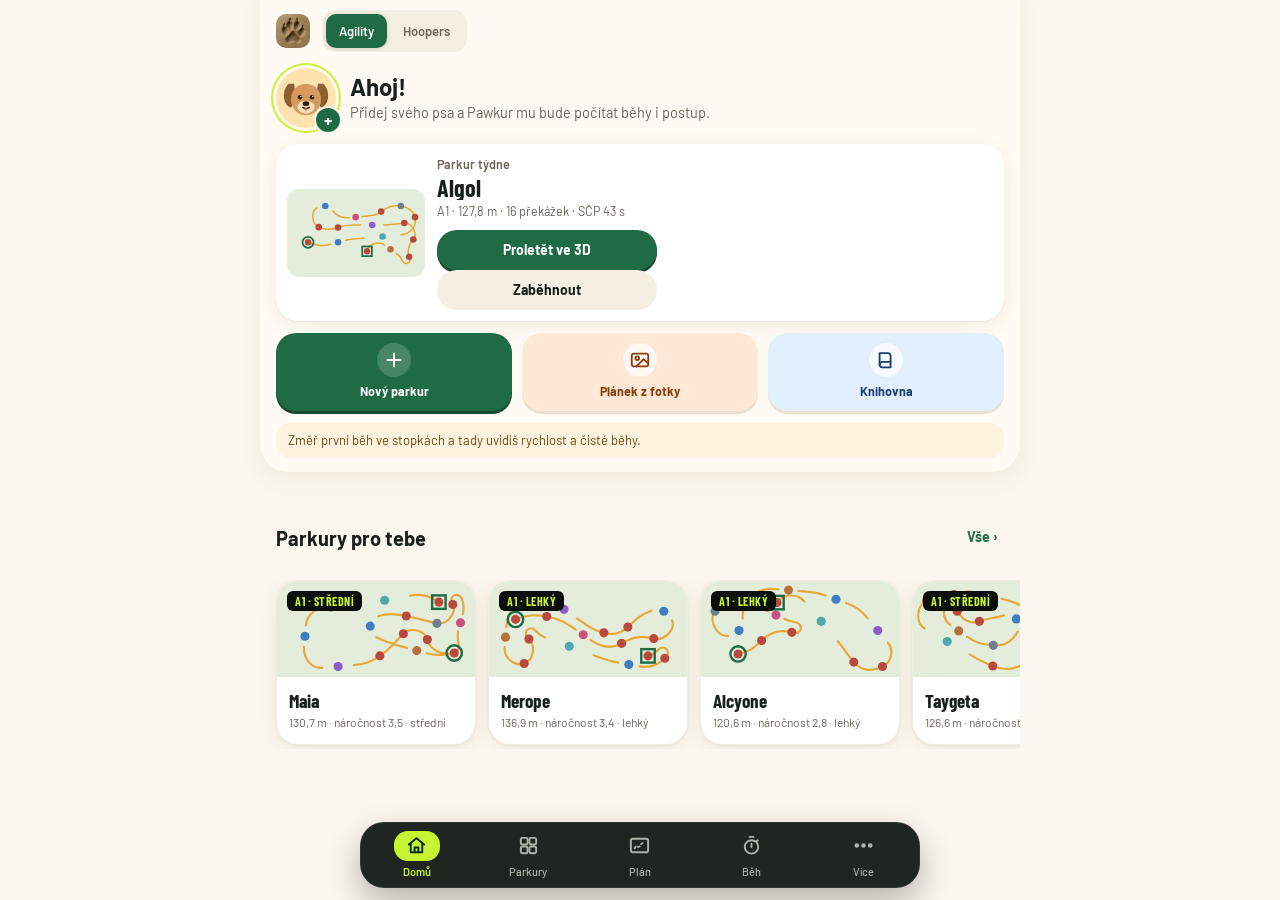
==== commit 88e911cd: "Verze 3.5.5: parkur jako GeoJSON se skutečnými souřadnicemi Podnět od uživatele z UK: dostat parkur " ====
--- a/index.html
+++ b/index.html
@@ -2,7 +2,7 @@
 <title>Pawkur</title>
 <script>try{var t0=JSON.parse(localStorage.getItem('agility-theme-v1'));if(t0==='light'||t0==='dark')document.documentElement.setAttribute('data-theme',t0);}catch(e){}
 /* polština a němčina (3.4): slovník je v samostatném souboru (i18n/pl.js, i18n/de.js) a načte se jen pro zvolený jazyk, dřív než hlavní skript (stejné pravidlo jako LANG níž) */
-try{(function(){var q=location.search.match(/[?&]lang=(cs|en|pl|de)\b/),l=q?q[1]:JSON.parse(localStorage.getItem('agility-lang-v1')||'null');if(!l&&!navigator.webdriver){var n=((navigator.languages&&navigator.languages[0])||navigator.language||'').toLowerCase();if(/^(pl|de)/.test(n))l=n.slice(0,2);}if(l==='pl'||l==='de')document.write('<script src="i18n/'+l+'.js?v=3.5.4"><\/script>');})();}catch(e){}</script>
+try{(function(){var q=location.search.match(/[?&]lang=(cs|en|pl|de)\b/),l=q?q[1]:JSON.parse(localStorage.getItem('agility-lang-v1')||'null');if(!l&&!navigator.webdriver){var n=((navigator.languages&&navigator.languages[0])||navigator.language||'').toLowerCase();if(/^(pl|de)/.test(n))l=n.slice(0,2);}if(l==='pl'||l==='de')document.write('<script src="i18n/'+l+'.js?v=3.5.5"><\/script>');})();}catch(e){}</script>
 <link rel="preconnect" href="https://fonts.googleapis.com">
 <link rel="preconnect" href="https://fonts.gstatic.com" crossorigin>
 <link href="https://fonts.googleapis.com/css2?family=Barlow+Condensed:wght@500;600;700&family=Barlow:wght@400;500;600;700&display=swap" rel="stylesheet">
@@ -2009,6 +2009,12 @@
 "Zmenšený parkur 1 : 20, prsty ho zvětšíš, zmenšíš i natočíš.": "The course at 1 : 20; pinch to make it bigger or smaller and turn it.",
 /* 3.5.3: AR podle GPS kolbiště a podle dvou překážek, bez trávy, sloupky, půdorys, ztráta polohy */
 "Půdorys": "Outlines", "Místo překážek jen jejich obrysy na zemi": "Only the obstacles' outlines on the ground instead of the obstacles",
+/* 3.5.5: parkur jako GeoJSON */
+"Uložit GeoJSON": "Save GeoJSON", "Sdílet GeoJSON": "Share GeoJSON", "Uložit jako GeoJSON": "Save as GeoJSON",
+"GeoJSON: obrys kolbiště a překážky se skutečnými souřadnicemi (WGS84) pro QGIS, QField nebo Google Earth. Načíst ho jde i zpátky do Pawkuru.": "GeoJSON: the ring outline and the obstacles with their real coordinates (WGS84) for QGIS, QField or Google Earth. It can be loaded back into Pawkur too.",
+"Obrys kolbiště a překážky se skutečnými souřadnicemi (WGS84) pro QGIS, QField nebo Google Earth.": "The ring outline and the obstacles with their real coordinates (WGS84) for QGIS, QField or Google Earth.",
+"GeoJSON se souřadnicemi jde uložit u parkuru s polohou kolbiště (Nástroje → Kolbiště (GPS)).": "A GeoJSON with coordinates can be saved for a course with a ring location (Tools → Ring (GPS)).",
+"Parkur s polohou kolbiště jde uložit jako GeoJSON se skutečnými souřadnicemi (Export a Sdílet) pro QGIS, QField nebo Google Earth": "A course with a ring location can be saved as GeoJSON with real coordinates (Export and Share) for QGIS, QField or Google Earth",
 "Položit parkur": "Place the course", "Podle překážek": "By obstacles", "Podle GPS": "By GPS", "Aktualizovat": "Update",
 "Stoupni si pár kroků za start čelem k překážce 1, zamiř kroužek na místo startu a klepni.": "Stand a few steps behind the start facing obstacle 1, aim the circle at the start spot and tap.",
 "Zamiř kroužek na místo startu a klepni, parkur se natočí podle kompasu. Bez chození ho položíš „Podle GPS“.": "Aim the circle at the start spot and tap; the course turns by the compass. To place it without walking, use “By GPS”.",
@@ -8978,9 +8984,12 @@
   var btns=APK_LITE?'<button class="btn primary" data-a="x">Zavřít</button>'
     :'<button class="btn" data-a="x">Zavřít</button><button class="btn" data-a="story">Obrázek do příběhu</button>'+(NATIVE||IS_PWA&&navigator.canShare?'<button class="btn" data-a="shimg">Sdílet obrázek</button><button class="btn" data-a="shpdf">Sdílet PDF</button>':'')+
       '<button class="btn" data-a="pdf">Uložit PDF</button><button class="btn primary" data-a="img">Uložit obrázek</button>';
-  var ver=expVer();
+  var ver=expVer(), rg=ringFor(S.meta.id), gj=!APK_LITE&&rg&&rg.az!=null;
   openSheet('<h3>Export a tisk</h3>'+intro+'<div class="seg wide" id="expVer" role="group" aria-label="Verze plánku">'+['comp','judge','build'].map(function(k){ return '<button data-ver="'+k+'"'+(k===ver?' class="on"':'')+'>'+EXPV[k].l+'</button>'; }).join('')+'</div>'+
     '<p class="hint" id="expHint">'+EXP_HINT[ver]+'</p><div class="preview" id="expPrev"><p class="hint" style="padding:12px">Připravuji náhled…</p></div>'+
+    /* GeoJSON nad hlavními tlačítky: poslední řádek tlačítek je přilepený dole (Zavřít, Uložit obrázek) */
+    (gj?'<p class="hint">GeoJSON: obrys kolbiště a překážky se skutečnými souřadnicemi (WGS84) pro QGIS, QField nebo Google Earth. Načíst ho jde i zpátky do Pawkuru.</p>'+
+      '<div class="acts gj-acts">'+(gjShareOK()?'<button class="btn" data-a="shgj">Sdílet GeoJSON</button>':'')+'<button class="btn" data-a="gj">Uložit GeoJSON</button></div>':'')+
     '<div class="acts">'+btns+'</div>',
     function(e){
       var vb=e.target.closest('[data-ver]');
@@ -8988,6 +8997,7 @@
       var b=e.target.closest('[data-a]'); if(!b) return; var a=b.getAttribute('data-a'), nm=fileBase().slice(0,60), tx=T('Parkur '+S.meta.name+' (Pawkur)'), vk=expVer(), sf=EXPV[vk].f;
       if(a==='x'){closeSheet(); return;}
       if(a==='story'){ act('story'); shareImage(storyData()); return; }
+      if(a==='gj'||a==='shgj'){ b.disabled=true; geoExport(a==='shgj').then(function(){ b.disabled=false; },function(){ b.disabled=false; }); return; }
       act('exp'); b.disabled=true;
       var job=(a==='img'||a==='shimg')?courseJPG(vk).then(function(bl){return deliverFile(bl,'image/jpeg',nm+sf+'.jpg',a==='shimg',tx);})
         :planPDF(vk).then(function(bl){return deliverFile(bl,'application/pdf',nm+(vk==='build'?'-stavebni-plan':sf)+'.pdf',a==='shpdf',tx);});
@@ -9021,6 +9031,7 @@
         '<div id="shOut"></div>'+
         '<div class="acts sh-acts"><button class="btn primary" data-a="mk"'+(canShare?'':' disabled')+'>Vytvořit kód parkuru</button>'+
         '<button class="btn" data-a="pub"'+(canShare?'':' disabled')+'>Zveřejnit v galerii</button><button class="btn" data-a="grp"'+(canShare?'':' disabled')+'>Poslat skupině</button></div>'+
+        (rg&&rg.az!=null?'<div class="acts sh-acts"><button class="btn" data-a="gj">Uložit jako GeoJSON</button></div><p class="hint">Obrys kolbiště a překážky se skutečnými souřadnicemi (WGS84) pro QGIS, QField nebo Google Earth.</p>':'')+
         '<label for="shIn">Načíst parkur z kódu<input id="shIn" type="text" maxlength="6" autocomplete="off" placeholder="např. K7P2QX" style="text-transform:uppercase"></label>'+
         '<div class="acts"><button class="btn" data-a="x">Zavřít</button><button class="btn" data-a="get">Načíst</button></div>'
       : '<p>Sdílení kódem funguje v aplikaci pro Android. Tady můžeš parkur uložit jako obrázek nebo PDF v Exportu a poslat ho dál.</p><div class="acts"><button class="btn" data-a="x">Zavřít</button><button class="btn primary" data-a="exp">Otevřít Export</button></div>'),
@@ -9028,6 +9039,7 @@
       var b=e.target.closest('[data-a]'); if(!b) return; var a=b.getAttribute('data-a');
       if(a==='x'){closeSheet(); return;}
       if(a==='exp'){closeSheet(); exportSheet(); return;}
+      if(a==='gj'){ geoExport(false); return; }
       /* galerie (3.0): už vytvořený kód se použije, ale jen bez polohy kolbiště; kód s kolbištěm by ho zveřejnil, proto se udělá nový */
       if(a==='pub'){ var so=$('shOut'), sc=(so&&so.getAttribute('data-code'))||''; galPubSheet(sc&&!so.getAttribute('data-ring')&&!SH_RING[sc.toUpperCase()]?sc:''); return; }
       if(a==='grp'){ groupPostSheet(0); return; } /* skupina dostane parkur bez kolbiště (shareData), skupinu vidí každý s jejím kódem */
@@ -11477,7 +11489,7 @@
 /* souhrn první návštěvy za 14 dní: procenta z nových zařízení, která už počty akcí posílají */
 var ACT_L={wel:'uvítání ve 3D',wel_go:'Vyzkoušet z uvítání',wel_acct:'přihlášení z uvítání',dogask:'pes při prvním běhu',dogask_skip:'pes při běhu přeskočen',geoimp:'parkur ze souboru GeoJSON/KML',gpeek:'parkur z náhledu skupiny bez přihlášení',gpeek_show:'náhled skupiny z odkazu',onb:'průvodce',course:'parkur',v3d:'3D',runsave:'uložený běh',run_bar:'uložení z lišty po STOP',push_nudge:'upozornění z nabídky po prvním běhu',home_3d:'3D z karty Parkur týdne',home_run:'Zaběhnout z karty Parkur týdne',imp_open:'plánek z fotky',gen:'generátor',edit:'úprava plánu',save:'uložení parkuru',v_lib:'Parkury',v_run:'Běh',v_plan:'Plán',v_video:'Videa',v_more:'Více',dog:'nový pes',share:'sdílení',wk:'žebříček týdne',push:'upozornění',grp:'skupina',fx_3d:'po průvodci 3D',fx_run:'po průvodci Běh',onb_skip:'průvodce přeskočen',sport:'disciplína v Plánu',sport_new:'disciplína: nový parkur',sport_conv:'disciplína: převod parkuru',run_fab:'Zaběhnout z Plánu',comp_star:'hvězdička u závodu',comp_cal:'závod do kalendáře',ev_new:'vypsaný trénink',ev_rsvp:'odpověď na trénink',ev_cal:'trénink do kalendáře',
   ar:'AR na place (Android)',ar_pl:'AR položeno od startu',ar_az:'AR od startu s kompasem',ar_model:'AR model na stůl',ar_cor:'AR podle rohů',ar_pair:'AR podle překážek',ar_gps:'AR podle GPS',ar_foot:'AR jen půdorys',ar_lost:'AR ztráta polohy',
-  ar_ql:'AR na iPhonu od startu',ar_qlgps:'AR na iPhonu podle GPS',ar_qlm:'AR na iPhonu model na stůl'};
+  ar_ql:'AR na iPhonu od startu',ar_qlgps:'AR na iPhonu podle GPS',ar_qlm:'AR na iPhonu model na stůl',geoexp:'parkur do GeoJSON'};
 function statsActHTML(a){
   if(!a||!(+a.n>0)) return '';
   var m=+a.m||0, k=a.k||{}, pc=function(v){ return m?Math.round(100*(+v||0)/m)+' %':'–'; };
@@ -11646,7 +11658,7 @@
   dnCopy(APP_URL);
 }
 /* ---------- Napsat autorovi: hodnocení a zpráva, server ji uloží a pošle autorovi e-mailem ---------- */
-var FBK='agility-fb-v1', RATEK='agility-rate-v1', APPV='3.5.4';
+var FBK='agility-fb-v1', RATEK='agility-rate-v1', APPV='3.5.5';
 var FB=Object.assign({stars:0,kind:'idea',msg:'',mail:''},lsGet(FBK,{})), FB_SENT=false, FB_BUSY=false;
 function fbSave(){ lsSet(FBK,FB); }
 var FB_KINDS=[['idea','Nápad'],['bug','Chyba'],['praise','Pochvala'],['other','Jiné']];
@@ -11780,7 +11792,7 @@
     h='<div class="morego"><button class="btn" data-mgo="fb">'+IC.mail+'<span>Napsat autorovi</span></button>'+(donateOn()?'<button class="btn primary" data-mgo="donate">'+IC.heartF+'<span>Podpořit aplikaci</span></button>':'')+'</div>'+
       '<div id="statsBox"></div><div id="pwaInst"></div><div class="panel about"><div class="about-h"><span class="about-ic" aria-hidden="true">'+(IC.brand||'')+'</span><div><b>Pawkur '+APPV+'</b><span>Plánovač agility parkurů pro psovody</span></div></div>'+
       '<p class="hint">Parkury podle pravidel FCI a stylu rozhodčích, čtení plánků z fotky, kontrola pravidel, výpočet SČP a MČP, stopky s hodnocením a mezičasy, rozbor parkuru, 3D průlet, trénink paměti, technika v animacích a videích, deník a statistiky psa.</p>'+
-      '<h4>Novinky ve verzi 3.5</h4><ul class="news"><li>Nový začátek: hned 3D průlet parkuru týdne, na psa se aplikace zeptá až při prvním běhu</li><li>USA: plocha ve stopách a bez kontroly podle FCI u pravidel AKC</li><li>Pravidla USA (USDAA) vedle AKC: Starters až Masters i Performance, Standard a Jumpers, SČP podle rozsahů USDAA</li><li>Upozornění i polsky a německy</li><li>Čísla překážek na straně nájezdu jako na plánku rozhodčího, v nabídce kroku Číslo na druhou stranu</li><li>AR na place podle GPS kolbiště (i na iPhonu), na Androidu také podle dvou překážek</li><li>AR bez zelené plochy, se sloupky v rozích kolbiště a na startu, volitelně jen půdorys překážek</li></ul>'+
+      '<h4>Novinky ve verzi 3.5</h4><ul class="news"><li>Nový začátek: hned 3D průlet parkuru týdne, na psa se aplikace zeptá až při prvním běhu</li><li>USA: plocha ve stopách a bez kontroly podle FCI u pravidel AKC</li><li>Pravidla USA (USDAA) vedle AKC: Starters až Masters i Performance, Standard a Jumpers, SČP podle rozsahů USDAA</li><li>Upozornění i polsky a německy</li><li>Čísla překážek na straně nájezdu jako na plánku rozhodčího, v nabídce kroku Číslo na druhou stranu</li><li>AR na place podle GPS kolbiště (i na iPhonu), na Androidu také podle dvou překážek</li><li>AR bez zelené plochy, se sloupky v rozích kolbiště a na startu, volitelně jen půdorys překážek</li><li>Parkur s polohou kolbiště jde uložit jako GeoJSON se skutečnými souřadnicemi (Export a Sdílet) pro QGIS, QField nebo Google Earth</li></ul>'+
       '<h4>Novinky ve verzi 3.4</h4><ul class="news"><li>Polština a němčina (Více → Nastavení → Jazyk)</li><li>Pravidla USA (AKC): třídy Novice až Master, Standard a JWW, čas podle tabulek AKC, délky v yardech</li><li>Sdílení kódem i s polohou kolbiště pro AR na place a stavbu v terénu</li><li>3D: pohled Za psem šikmo ze strany, pes v tunelu se schová</li><li>AR na place: položení přesně podle dvou rohů kolbiště, doladění o 1° a 25 cm, opravené Položit znovu</li><li>Kompas v AR, Stavbě v terénu a navigaci ke kolbišti počítá s rozdílem mezi magnetickým a zeměpisným severem</li></ul>'+
       '<h4>Novinky ve verzi 3.0</h4><ul class="news"><li>Dnes na Domů: parkur od trenéra, den závodů a plán na týden se zaškrtáváním</li><li>Galerie parkurů: zveřejni parkur přes Sdílet, otevírej a hodnoť parkury ostatních</li><li>Skupiny a trenér: skupina na kód, parkur poslaný skupině se ukáže členům na Domů a jejich běhy se sejdou v žebříčku</li><li>Upozornění na telefonu: parkur od skupiny, zítra závodíš a nový parkur týdne (Více → Nastavení)</li><li>Oslava čistého běhu s obrázkem na sdílení, cesta k postupu v Deníku, Tento týden s čísly a grafem, tlačítka se spodní hranou</li><li>Stavba: přesná poloha a zámek překážky, přichycení po 0,5 m se vzdálenostmi, zrcadlit, otočit a posunout celý parkur, výběr víc překážek, porovnání s jiným parkurem, plánek jako od rozhodčího, export pro závodníka, rozhodčího a stavitele, obrázek do příběhu, sdílení odkazem</li></ul>'+
       '<h4>Novinky ve verzi 2.3</h4><ul class="news"><li>Účet: přihlášení přes Google a automatická synchronizace dat mezi telefonem a počítačem</li><li>AR na place: parkur kamerou na skutečném trávníku (Chrome na Androidu)</li><li>Ná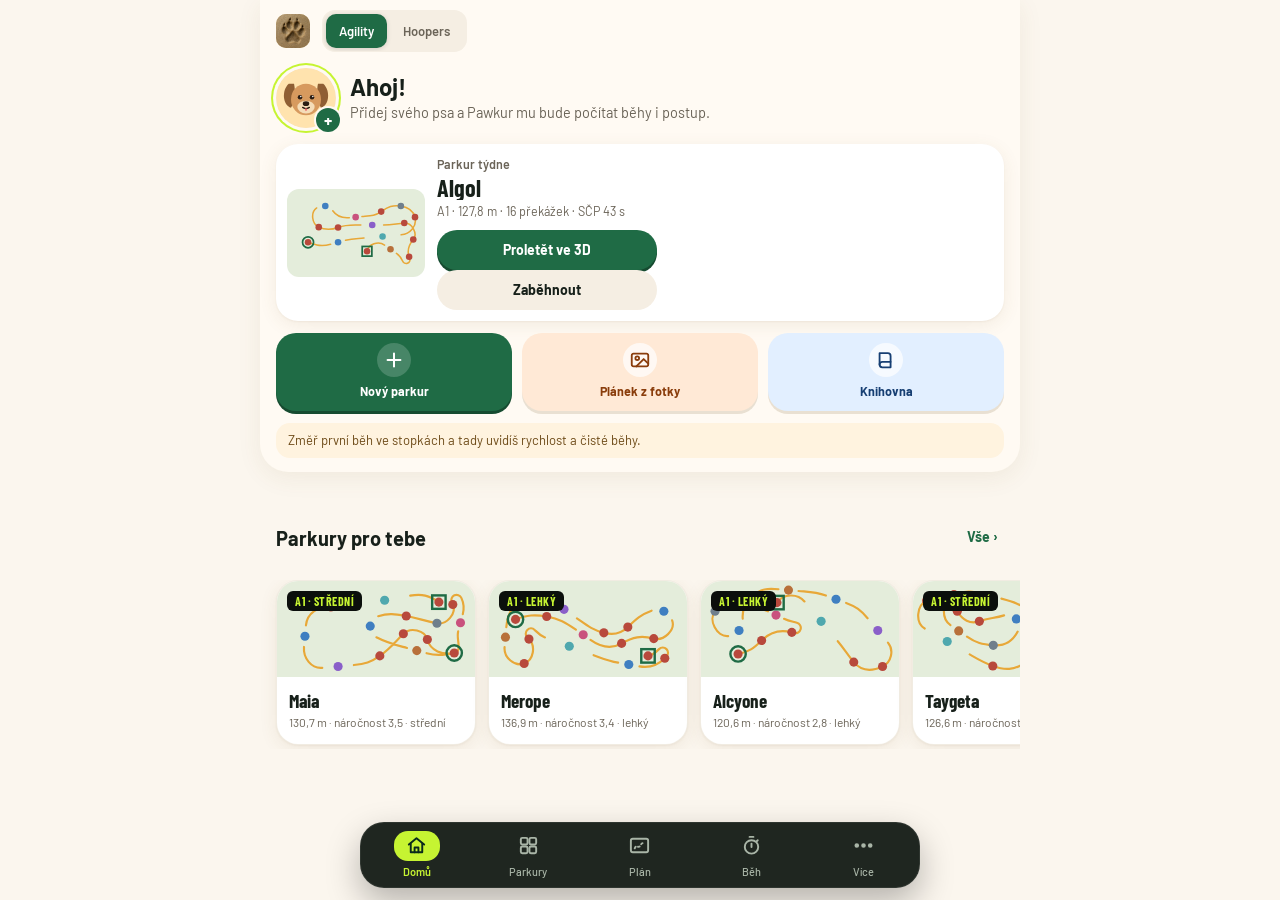
